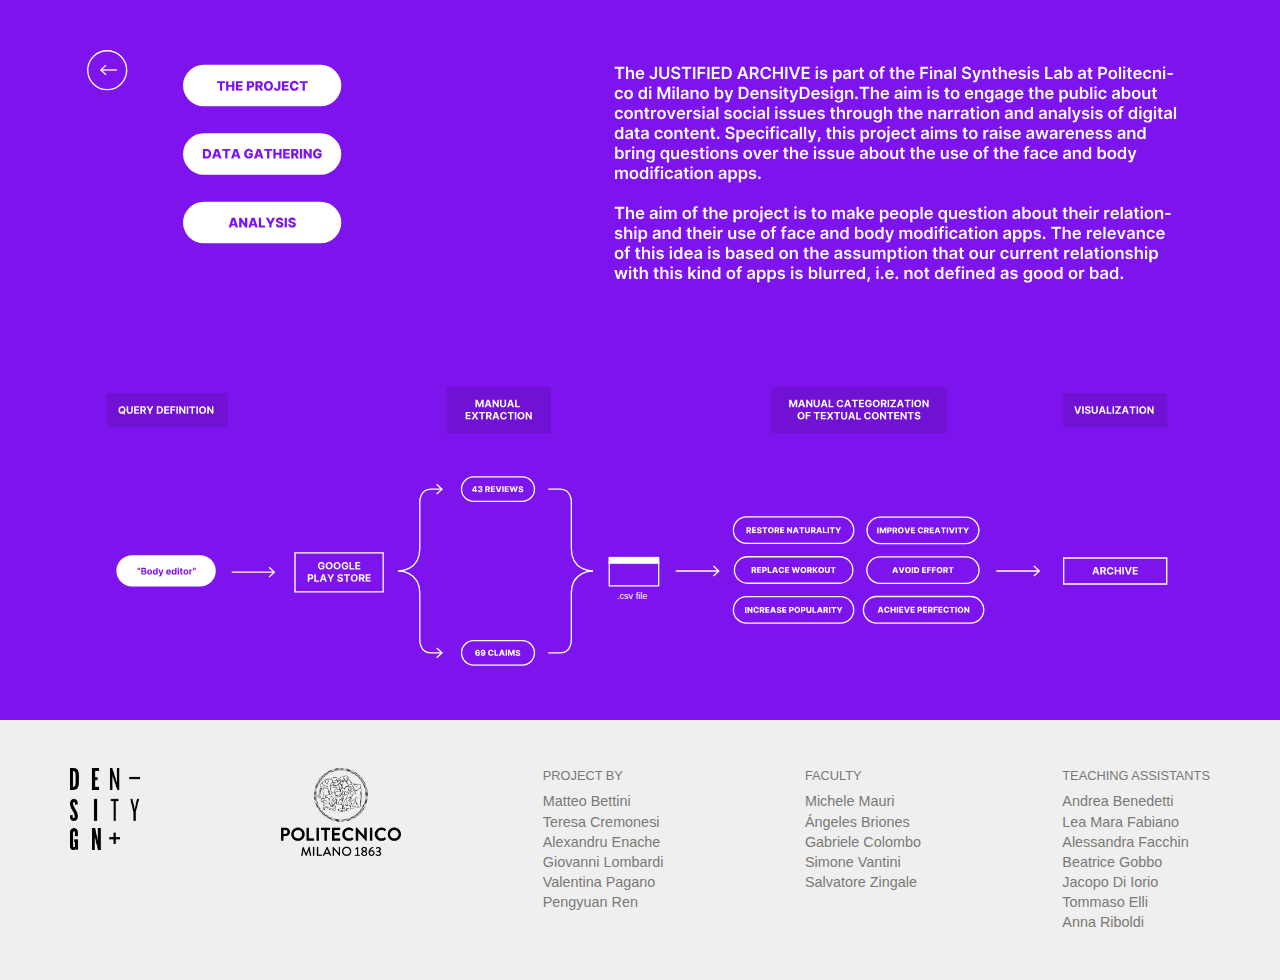
==== about.html @ cd3f3c09 "Add files via upload" ====
<!doctype html>
<html lang="en">
  <head>
    <!-- Required meta tags -->
    <meta charset="utf-8">
    <meta name="viewport" content="width=device-width, initial-scale=1, shrink-to-fit=no">

    <!-- Bootstrap CSS -->
   <link rel="stylesheet" href="https://stackpath.bootstrapcdn.com/bootstrap/4.4.1/css/bootstrap.min.css" integrity="sha384-Vkoo8x4CGsO3+Hhxv8T/Q5PaXtkKtu6ug5TOeNV6gBiFeWPGFN9MuhOf23Q9Ifjh" crossorigin="anonymous"> 

	<!-- My CSS-->
    <link rel="stylesheet" type="text/css" href="mystyle.css" />
    <link rel="stylesheet" type="text/css" href="footer.css" />
      
      
    <title>Justified Archive</title>
  </head>
  <body>
      
<?xml version="1.0" encoding="utf-8"?>
<!-- Generator: Adobe Illustrator 23.0.1, SVG Export Plug-In . SVG Version: 6.00 Build 0)  -->
<svg version="1.1" id="Livello_1" xmlns="http://www.w3.org/2000/svg" xmlns:xlink="http://www.w3.org/1999/xlink" x="0px" y="0px"
	 viewBox="0 0 1920 1080" style="enable-background:new 0 0 1920 1080;" xml:space="preserve">
<style type="text/css">
	.st0{fill:#7D14ED;}
	.st1{display:none;}
	.st2{display:inline;}
	.st3{fill:none;stroke:#FF00FF;stroke-width:1.1339;stroke-miterlimit:10;}
	.st4{fill:#7D14ED;stroke:#FFFFFF;stroke-width:1.9843;stroke-miterlimit:10;}
	.st5{fill:none;stroke:#FFFFFF;stroke-width:1.9843;stroke-miterlimit:10;}
	.st6{fill:#FFFFFF;}
	.st7{fill:#7D14ED;stroke:#FFFFFF;stroke-width:2.8346;stroke-miterlimit:10;}
	.st8{display:inline;fill:#FFFFFF;}
	.st9{fill:#5A4298;}
	.st10{opacity:0.1;}
	.st11{fill:none;}
	.st12{font-size:13.7495px;}
</style>
<rect y="-102.5" class="st0" width="1920" height="1242"/>
<g class="st1">
	<g class="st2">
		<line class="st3" x1="831" y1="-102.5" x2="831" y2="1139.5"/>
		<line class="st3" x1="965.8" y1="-102.5" x2="965.8" y2="1139.5"/>
	</g>
	<g class="st2">
		<line class="st3" x1="1796" y1="-102.5" x2="1796" y2="1139.5"/>
		<line class="st3" x1="1919.8" y1="-102.5" x2="1919.8" y2="1139.5"/>
	</g>
	<g class="st2">
		<line class="st3" x1="0" y1="-102.5" x2="0" y2="1139.5"/>
		<line class="st3" x1="123.8" y1="-102.5" x2="123.8" y2="1139.5"/>
	</g>
</g>
<g id="back">
	<circle class="st4" cx="160.8" cy="105.3" r="29.2"/>
	<g>
		<line class="st5" x1="175.3" y1="105" x2="151.8" y2="105"/>
		<g>
			<polygon class="st6" points="158.3,97 159.7,98.4 152.6,105 159.7,111.5 158.3,112.9 149.8,105 			"/>
		</g>
	</g>
</g>
<g id="p_x5F_spento">
	<path class="st7" d="M480.8,158H305.7c-16.3,0-29.7-13.4-29.7-29.7v0c0-16.3,13.4-29.7,29.7-29.7h175.1c16.3,0,29.7,13.4,29.7,29.7
		v0C510.5,144.6,497.1,158,480.8,158z"/>
	<g>
		<g>
			<path class="st6" d="M325.8,124.4v-2.5h11.7v2.5h-4.4v11.8h-3v-11.8H325.8z"/>
			<path class="st6" d="M339.4,136.2v-14.3h3v5.9h6.1v-5.9h3v14.3h-3v-5.9h-6.1v5.9H339.4z"/>
			<path class="st6" d="M354.1,136.2v-14.3h9.6v2.5h-6.6v3.4h6.1v2.5h-6.1v3.4h6.6v2.5H354.1z"/>
			<path class="st6" d="M370.6,136.2v-14.3h5.6c1.1,0,2,0.2,2.8,0.6c0.8,0.4,1.3,1,1.7,1.7c0.4,0.7,0.6,1.6,0.6,2.5
				c0,0.9-0.2,1.8-0.6,2.5c-0.4,0.7-1,1.3-1.8,1.7s-1.7,0.6-2.8,0.6h-3.6v-2.4h3.1c0.6,0,1.1-0.1,1.4-0.3c0.4-0.2,0.7-0.5,0.8-0.8
				c0.2-0.4,0.3-0.8,0.3-1.2c0-0.5-0.1-0.9-0.3-1.2c-0.2-0.4-0.5-0.6-0.9-0.8c-0.4-0.2-0.9-0.3-1.4-0.3h-2v11.8H370.6z"/>
			<path class="st6" d="M383.4,136.2v-14.3h5.6c1.1,0,2,0.2,2.8,0.6c0.8,0.4,1.3,0.9,1.7,1.6c0.4,0.7,0.6,1.5,0.6,2.5
				c0,0.9-0.2,1.8-0.6,2.4c-0.4,0.7-1,1.2-1.8,1.6c-0.8,0.4-1.7,0.5-2.8,0.5h-3.8v-2.4h3.3c0.6,0,1.1-0.1,1.4-0.2
				c0.4-0.2,0.7-0.4,0.9-0.7c0.2-0.3,0.3-0.7,0.3-1.2c0-0.5-0.1-0.9-0.3-1.2c-0.2-0.3-0.5-0.6-0.9-0.7c-0.4-0.2-0.9-0.3-1.4-0.3h-2
				v11.8H383.4z M391.1,129.7l3.5,6.5h-3.3l-3.5-6.5H391.1z"/>
			<path class="st6" d="M409.3,129.1c0,1.6-0.3,2.9-0.9,4c-0.6,1.1-1.4,1.9-2.4,2.5s-2.1,0.9-3.4,0.9c-1.3,0-2.4-0.3-3.4-0.9
				c-1-0.6-1.8-1.4-2.4-2.5c-0.6-1.1-0.9-2.4-0.9-4c0-1.6,0.3-2.9,0.9-4c0.6-1.1,1.4-1.9,2.4-2.5c1-0.6,2.1-0.9,3.4-0.9
				c1.3,0,2.4,0.3,3.4,0.9c1,0.6,1.8,1.4,2.4,2.5S409.3,127.5,409.3,129.1z M406.3,129.1c0-1-0.1-1.9-0.4-2.6s-0.7-1.2-1.3-1.6
				c-0.5-0.4-1.2-0.5-1.9-0.5s-1.4,0.2-1.9,0.5s-1,0.9-1.3,1.6s-0.5,1.5-0.5,2.6s0.2,1.9,0.5,2.6s0.7,1.2,1.3,1.6
				c0.5,0.4,1.2,0.5,1.9,0.5s1.4-0.2,1.9-0.5c0.5-0.4,1-0.9,1.3-1.6S406.3,130.1,406.3,129.1z"/>
			<path class="st6" d="M417.3,121.9h3v10c0,0.9-0.2,1.7-0.6,2.4c-0.4,0.7-1,1.2-1.7,1.6s-1.6,0.6-2.5,0.6c-0.9,0-1.6-0.2-2.3-0.5
				s-1.3-0.8-1.7-1.4c-0.4-0.6-0.6-1.4-0.6-2.4h3c0,0.4,0.1,0.7,0.2,1s0.3,0.5,0.6,0.6c0.3,0.1,0.6,0.2,0.9,0.2
				c0.4,0,0.7-0.1,0.9-0.2c0.3-0.2,0.5-0.4,0.6-0.7c0.1-0.3,0.2-0.7,0.2-1.1V121.9z"/>
			<path class="st6" d="M422.8,136.2v-14.3h9.6v2.5h-6.6v3.4h6.1v2.5h-6.1v3.4h6.6v2.5H422.8z"/>
			<path class="st6" d="M447.4,126.9h-3.1c-0.1-0.4-0.2-0.7-0.3-1.1c-0.2-0.3-0.4-0.6-0.7-0.8c-0.3-0.2-0.6-0.4-0.9-0.5
				c-0.4-0.1-0.7-0.2-1.1-0.2c-0.7,0-1.4,0.2-1.9,0.5c-0.5,0.4-1,0.9-1.3,1.6c-0.3,0.7-0.5,1.5-0.5,2.5c0,1,0.2,1.9,0.5,2.6
				c0.3,0.7,0.7,1.2,1.3,1.6c0.5,0.4,1.2,0.5,1.9,0.5c0.4,0,0.8-0.1,1.1-0.2c0.3-0.1,0.7-0.3,0.9-0.5s0.5-0.5,0.7-0.8s0.3-0.6,0.4-1
				l3.1,0c-0.1,0.7-0.3,1.3-0.6,1.9s-0.7,1.1-1.3,1.6s-1.2,0.9-1.9,1.1s-1.5,0.4-2.5,0.4c-1.3,0-2.4-0.3-3.4-0.9
				c-1-0.6-1.8-1.4-2.4-2.5c-0.6-1.1-0.9-2.4-0.9-4c0-1.6,0.3-2.9,0.9-4c0.6-1.1,1.4-1.9,2.4-2.5c1-0.6,2.1-0.9,3.4-0.9
				c0.8,0,1.6,0.1,2.3,0.3c0.7,0.2,1.3,0.6,1.9,1c0.5,0.4,1,1,1.3,1.6C447.1,125.4,447.3,126.1,447.4,126.9z"/>
			<path class="st6" d="M449,124.4v-2.5h11.7v2.5h-4.4v11.8h-3v-11.8H449z"/>
		</g>
	</g>
</g>
<g id="p_x5F_acceso">
	<path class="st6" d="M481.1,157.7H306c-16.3,0-29.7-13.4-29.7-29.7v0c0-16.3,13.4-29.7,29.7-29.7h175.1c16.3,0,29.7,13.4,29.7,29.7
		v0C510.8,144.3,497.4,157.7,481.1,157.7z"/>
	<g>
		<g>
			<path class="st0" d="M325.5,124.5v-2.8h12.1v2.8h-4.3V136h-3.4v-11.5H325.5z"/>
			<path class="st0" d="M339.2,136v-14.3h3.4v5.7h5.6v-5.7h3.4V136h-3.4v-5.7h-5.6v5.7H339.2z"/>
			<path class="st0" d="M353.9,136v-14.3h10v2.8h-6.5v2.9h6v2.8h-6v2.9h6.5v2.8H353.9z"/>
			<path class="st0" d="M370.3,136v-14.3h5.9c1.1,0,2,0.2,2.8,0.6c0.8,0.4,1.4,1,1.8,1.7s0.6,1.6,0.6,2.6c0,1-0.2,1.8-0.6,2.6
				c-0.4,0.7-1,1.3-1.8,1.7s-1.7,0.6-2.8,0.6h-3.6v-2.7h3c0.5,0,1-0.1,1.3-0.3s0.6-0.4,0.8-0.8c0.2-0.3,0.3-0.7,0.3-1.1
				c0-0.4-0.1-0.8-0.3-1.1c-0.2-0.3-0.4-0.6-0.8-0.7c-0.4-0.2-0.8-0.3-1.3-0.3h-1.7V136H370.3z"/>
			<path class="st0" d="M383.1,136v-14.3h5.9c1.1,0,2,0.2,2.8,0.6s1.4,0.9,1.8,1.6s0.6,1.6,0.6,2.5c0,1-0.2,1.8-0.6,2.5
				c-0.4,0.7-1,1.2-1.8,1.6c-0.8,0.4-1.7,0.5-2.8,0.5h-3.7v-2.7h3.1c0.5,0,1-0.1,1.3-0.2c0.4-0.1,0.6-0.3,0.8-0.6
				c0.2-0.3,0.3-0.6,0.3-1.1c0-0.4-0.1-0.8-0.3-1.1c-0.2-0.3-0.4-0.5-0.8-0.7c-0.4-0.1-0.8-0.2-1.3-0.2h-1.7V136H383.1z
				 M391.1,129.4l3.6,6.5h-3.8l-3.5-6.5H391.1z"/>
			<path class="st0" d="M409.5,128.8c0,1.6-0.3,2.9-0.9,4c-0.6,1.1-1.4,1.9-2.5,2.5s-2.2,0.9-3.5,0.9c-1.3,0-2.4-0.3-3.5-0.9
				c-1-0.6-1.8-1.4-2.4-2.5c-0.6-1.1-0.9-2.4-0.9-4c0-1.6,0.3-2.9,0.9-4c0.6-1.1,1.4-1.9,2.4-2.5c1-0.6,2.2-0.9,3.5-0.9
				c1.3,0,2.4,0.3,3.5,0.9s1.8,1.4,2.5,2.5C409.2,125.9,409.5,127.2,409.5,128.8z M406,128.8c0-0.9-0.1-1.7-0.4-2.4
				c-0.3-0.6-0.6-1.1-1.1-1.5c-0.5-0.3-1.1-0.5-1.8-0.5c-0.7,0-1.3,0.2-1.8,0.5c-0.5,0.3-0.9,0.8-1.1,1.5c-0.3,0.6-0.4,1.4-0.4,2.4
				c0,0.9,0.1,1.7,0.4,2.4s0.6,1.1,1.1,1.5c0.5,0.3,1.1,0.5,1.8,0.5c0.7,0,1.3-0.2,1.8-0.5c0.5-0.3,0.9-0.8,1.1-1.5
				S406,129.7,406,128.8z"/>
			<path class="st0" d="M417.3,121.7h3.4v9.9c0,0.9-0.2,1.7-0.7,2.4c-0.4,0.7-1,1.2-1.8,1.6c-0.8,0.4-1.7,0.6-2.7,0.6
				c-0.9,0-1.7-0.2-2.4-0.5c-0.7-0.3-1.3-0.8-1.7-1.4s-0.6-1.5-0.6-2.5h3.4c0,0.4,0.1,0.7,0.2,0.9s0.3,0.5,0.5,0.6
				c0.2,0.1,0.5,0.2,0.8,0.2c0.3,0,0.6-0.1,0.8-0.2c0.2-0.1,0.4-0.4,0.5-0.6c0.1-0.3,0.2-0.6,0.2-1V121.7z"/>
			<path class="st0" d="M422.9,136v-14.3h10v2.8h-6.5v2.9h6v2.8h-6v2.9h6.5v2.8H422.9z"/>
			<path class="st0" d="M448,126.8h-3.5c0-0.4-0.1-0.7-0.3-1c-0.1-0.3-0.3-0.5-0.6-0.7c-0.2-0.2-0.5-0.4-0.8-0.5
				c-0.3-0.1-0.7-0.2-1.1-0.2c-0.7,0-1.3,0.2-1.8,0.5c-0.5,0.3-0.9,0.8-1.1,1.5c-0.3,0.6-0.4,1.4-0.4,2.3c0,0.9,0.1,1.7,0.4,2.4
				c0.3,0.6,0.7,1.1,1.1,1.4c0.5,0.3,1.1,0.5,1.8,0.5c0.4,0,0.7,0,1-0.1c0.3-0.1,0.6-0.2,0.8-0.4s0.4-0.4,0.6-0.7
				c0.2-0.3,0.3-0.6,0.3-0.9l3.5,0c-0.1,0.6-0.2,1.3-0.5,1.9c-0.3,0.6-0.7,1.2-1.3,1.7c-0.5,0.5-1.2,0.9-1.9,1.2s-1.6,0.4-2.6,0.4
				c-1.3,0-2.4-0.3-3.5-0.9c-1-0.6-1.8-1.4-2.4-2.5c-0.6-1.1-0.9-2.4-0.9-4c0-1.6,0.3-2.9,0.9-4c0.6-1.1,1.4-1.9,2.4-2.5
				c1-0.6,2.2-0.9,3.4-0.9c0.9,0,1.7,0.1,2.4,0.4s1.4,0.6,1.9,1s1,1,1.4,1.7S447.9,126,448,126.8z"/>
			<path class="st0" d="M449.5,124.5v-2.8h12.1v2.8h-4.3V136h-3.4v-11.5H449.5z"/>
		</g>
	</g>
</g>
<g id="d_x5F_spento">
	<path class="st7" d="M480.8,260.8H305.7c-16.3,0-29.7-13.4-29.7-29.7v0c0-16.3,13.4-29.7,29.7-29.7h175.1
		c16.3,0,29.7,13.4,29.7,29.7v0C510.5,247.4,497.1,260.8,480.8,260.8z"/>
	<g>
		<g>
			<path class="st6" d="M310.3,237.5h-5.1v-14.3h5.1c1.4,0,2.7,0.3,3.7,0.9s1.8,1.4,2.4,2.4c0.6,1.1,0.8,2.3,0.8,3.8
				c0,1.5-0.3,2.8-0.8,3.8c-0.6,1.1-1.4,1.9-2.4,2.5C313,237.2,311.8,237.5,310.3,237.5z M308.3,234.9h1.9c0.9,0,1.6-0.2,2.3-0.5
				c0.6-0.3,1.1-0.8,1.4-1.5c0.3-0.7,0.5-1.5,0.5-2.6c0-1.1-0.2-1.9-0.5-2.6c-0.3-0.7-0.8-1.2-1.4-1.5c-0.6-0.3-1.4-0.5-2.3-0.5
				h-1.9V234.9z"/>
			<path class="st6" d="M322,237.5h-3.2l4.9-14.3h3.9l4.9,14.3h-3.2l-3.6-11h-0.1L322,237.5z M321.8,231.9h7.6v2.4h-7.6V231.9z"/>
			<path class="st6" d="M333.7,225.7v-2.5h11.7v2.5H341v11.8h-3v-11.8H333.7z"/>
			<path class="st6" d="M349.8,237.5h-3.2l4.9-14.3h3.9l4.9,14.3h-3.2l-3.6-11h-0.1L349.8,237.5z M349.6,231.9h7.6v2.4h-7.6V231.9z"
				/>
			<path class="st6" d="M376,227.8c-0.1-0.3-0.2-0.6-0.4-0.9c-0.2-0.3-0.4-0.5-0.6-0.7c-0.3-0.2-0.5-0.3-0.9-0.4
				c-0.3-0.1-0.7-0.1-1.1-0.1c-0.7,0-1.4,0.2-1.9,0.5s-1,0.9-1.3,1.6s-0.5,1.5-0.5,2.5c0,1,0.2,1.8,0.5,2.5c0.3,0.7,0.7,1.2,1.3,1.6
				s1.2,0.5,2,0.5c0.7,0,1.3-0.1,1.8-0.4c0.5-0.2,0.9-0.6,1.1-1c0.3-0.4,0.4-1,0.4-1.6l0.6,0.1h-3.7v-2.3h6v1.8
				c0,1.3-0.3,2.3-0.8,3.2c-0.5,0.9-1.3,1.6-2.2,2.1c-0.9,0.5-2,0.7-3.2,0.7c-1.3,0-2.5-0.3-3.5-0.9c-1-0.6-1.8-1.4-2.4-2.5
				s-0.8-2.4-0.8-3.9c0-1.2,0.2-2.2,0.5-3.1s0.8-1.7,1.4-2.3c0.6-0.6,1.3-1.1,2.1-1.4c0.8-0.3,1.7-0.5,2.6-0.5
				c0.8,0,1.6,0.1,2.3,0.4c0.7,0.2,1.3,0.6,1.9,1c0.5,0.4,1,0.9,1.3,1.5c0.3,0.6,0.6,1.2,0.7,1.9H376z"/>
			<path class="st6" d="M384,237.5h-3.2l4.9-14.3h3.9l4.9,14.3h-3.2l-3.6-11h-0.1L384,237.5z M383.8,231.9h7.6v2.4h-7.6V231.9z"/>
			<path class="st6" d="M395.6,225.7v-2.5h11.7v2.5H403v11.8h-3v-11.8H395.6z"/>
			<path class="st6" d="M409.3,237.5v-14.3h3v5.9h6.1v-5.9h3v14.3h-3v-5.9h-6.1v5.9H409.3z"/>
			<path class="st6" d="M423.9,237.5v-14.3h9.6v2.5H427v3.4h6.1v2.5H427v3.4h6.6v2.5H423.9z"/>
			<path class="st6" d="M436,237.5v-14.3h5.6c1.1,0,2,0.2,2.8,0.6c0.8,0.4,1.3,0.9,1.7,1.6c0.4,0.7,0.6,1.5,0.6,2.5
				c0,0.9-0.2,1.8-0.6,2.4c-0.4,0.7-1,1.2-1.8,1.6c-0.8,0.4-1.7,0.5-2.8,0.5h-3.8V230h3.3c0.6,0,1.1-0.1,1.4-0.2
				c0.4-0.2,0.7-0.4,0.9-0.7c0.2-0.3,0.3-0.7,0.3-1.2c0-0.5-0.1-0.9-0.3-1.2c-0.2-0.3-0.5-0.6-0.9-0.7c-0.4-0.2-0.9-0.3-1.4-0.3h-2
				v11.8H436z M443.7,231l3.5,6.5h-3.3l-3.5-6.5H443.7z"/>
			<path class="st6" d="M451.9,223.2v14.3h-3v-14.3H451.9z"/>
			<path class="st6" d="M466.3,223.2v14.3h-2.6l-6.2-9h-0.1v9h-3v-14.3h2.6l6.2,9h0.1v-9H466.3z"/>
			<path class="st6" d="M478.2,227.8c-0.1-0.3-0.2-0.6-0.4-0.9c-0.2-0.3-0.4-0.5-0.6-0.7s-0.5-0.3-0.9-0.4c-0.3-0.1-0.7-0.1-1.1-0.1
				c-0.7,0-1.4,0.2-1.9,0.5s-1,0.9-1.3,1.6s-0.5,1.5-0.5,2.5c0,1,0.2,1.8,0.5,2.5c0.3,0.7,0.7,1.2,1.3,1.6c0.6,0.4,1.2,0.5,2,0.5
				c0.7,0,1.3-0.1,1.8-0.4c0.5-0.2,0.9-0.6,1.1-1c0.3-0.4,0.4-1,0.4-1.6l0.6,0.1h-3.7v-2.3h6v1.8c0,1.3-0.3,2.3-0.8,3.2
				c-0.5,0.9-1.3,1.6-2.2,2.1c-0.9,0.5-2,0.7-3.2,0.7c-1.3,0-2.5-0.3-3.5-0.9c-1-0.6-1.8-1.4-2.4-2.5s-0.8-2.4-0.8-3.9
				c0-1.2,0.2-2.2,0.5-3.1s0.8-1.7,1.4-2.3s1.3-1.1,2.1-1.4c0.8-0.3,1.7-0.5,2.6-0.5c0.8,0,1.6,0.1,2.3,0.4c0.7,0.2,1.3,0.6,1.9,1
				c0.5,0.4,1,0.9,1.3,1.5c0.3,0.6,0.6,1.2,0.7,1.9H478.2z"/>
		</g>
	</g>
</g>
<g id="d_x5F_acceso">
	<path class="st6" d="M481.1,261H306c-16.3,0-29.7-13.4-29.7-29.7v0c0-16.3,13.4-29.7,29.7-29.7h175.1c16.3,0,29.7,13.4,29.7,29.7v0
		C510.8,247.7,497.4,261,481.1,261z"/>
	<g>
		<g>
			<g>
				<path class="st0" d="M309.7,237.7h-5.3v-14.3h5.3c1.5,0,2.7,0.3,3.8,0.9s1.9,1.4,2.4,2.5c0.6,1.1,0.9,2.3,0.9,3.8
					c0,1.5-0.3,2.8-0.9,3.8s-1.4,1.9-2.4,2.5C312.4,237.5,311.1,237.7,309.7,237.7z M307.8,234.8h1.7c0.8,0,1.5-0.1,2-0.4
					c0.6-0.3,1-0.7,1.3-1.3c0.3-0.6,0.4-1.4,0.4-2.5s-0.1-1.8-0.4-2.5c-0.3-0.6-0.7-1.1-1.3-1.3c-0.6-0.3-1.2-0.4-2.1-0.4h-1.6
					V234.8z"/>
				<path class="st0" d="M321.8,237.7h-3.7l4.8-14.3h4.6l4.8,14.3h-3.7l-3.4-10.7h-0.1L321.8,237.7z M321.3,232.1h7.8v2.6h-7.8
					V232.1z"/>
				<path class="st0" d="M333.4,226.3v-2.8h12.1v2.8h-4.3v11.5h-3.4v-11.5H333.4z"/>
				<path class="st0" d="M350.3,237.7h-3.7l4.8-14.3h4.6l4.8,14.3h-3.7l-3.4-10.7h-0.1L350.3,237.7z M349.8,232.1h7.8v2.6h-7.8
					V232.1z"/>
				<path class="st0" d="M375.9,228.1c-0.1-0.3-0.2-0.6-0.3-0.8c-0.2-0.2-0.3-0.4-0.6-0.6c-0.2-0.2-0.5-0.3-0.8-0.4
					c-0.3-0.1-0.6-0.1-0.9-0.1c-0.7,0-1.3,0.2-1.8,0.5c-0.5,0.3-0.9,0.8-1.2,1.5s-0.4,1.4-0.4,2.3c0,0.9,0.1,1.7,0.4,2.3
					c0.3,0.6,0.6,1.1,1.1,1.5c0.5,0.3,1.1,0.5,1.8,0.5c0.6,0,1.2-0.1,1.6-0.3c0.4-0.2,0.8-0.5,1-0.9s0.3-0.8,0.3-1.3l0.6,0.1h-3.5
					v-2.5h6.2v1.9c0,1.3-0.3,2.4-0.8,3.3c-0.5,0.9-1.3,1.6-2.2,2.1s-2,0.7-3.3,0.7c-1.4,0-2.6-0.3-3.6-0.9c-1-0.6-1.8-1.4-2.4-2.5
					s-0.9-2.4-0.9-3.9c0-1.2,0.2-2.2,0.5-3.1c0.3-0.9,0.8-1.7,1.5-2.3c0.6-0.6,1.3-1.1,2.2-1.4c0.8-0.3,1.7-0.5,2.7-0.5
					c0.8,0,1.6,0.1,2.3,0.4c0.7,0.2,1.3,0.6,1.9,1s1,0.9,1.3,1.5s0.6,1.2,0.6,2H375.9z"/>
				<path class="st0" d="M384.7,237.7H381l4.8-14.3h4.6l4.8,14.3h-3.7l-3.4-10.7H388L384.7,237.7z M384.2,232.1h7.8v2.6h-7.8V232.1z
					"/>
				<path class="st0" d="M396.3,226.3v-2.8h12.1v2.8H404v11.5h-3.4v-11.5H396.3z"/>
				<path class="st0" d="M410,237.7v-14.3h3.4v5.7h5.6v-5.7h3.4v14.3h-3.4V232h-5.6v5.7H410z"/>
				<path class="st0" d="M424.7,237.7v-14.3h10v2.8h-6.5v2.9h6v2.8h-6v2.9h6.5v2.8H424.7z"/>
				<path class="st0" d="M436.8,237.7v-14.3h5.9c1.1,0,2,0.2,2.8,0.6c0.8,0.4,1.4,0.9,1.8,1.6s0.6,1.6,0.6,2.5c0,1-0.2,1.8-0.6,2.5
					c-0.4,0.7-1,1.2-1.8,1.6c-0.8,0.4-1.7,0.5-2.8,0.5h-3.7v-2.7h3.1c0.5,0,1-0.1,1.3-0.2s0.6-0.3,0.8-0.6c0.2-0.3,0.3-0.6,0.3-1.1
					c0-0.4-0.1-0.8-0.3-1.1c-0.2-0.3-0.4-0.5-0.8-0.7c-0.4-0.1-0.8-0.2-1.3-0.2h-1.7v11.5H436.8z M444.8,231.2l3.6,6.5h-3.8
					l-3.5-6.5H444.8z"/>
				<path class="st0" d="M453.3,223.5v14.3h-3.5v-14.3H453.3z"/>
				<path class="st0" d="M467.6,223.5v14.3h-2.9l-5.7-8.2h-0.1v8.2h-3.5v-14.3h3l5.6,8.2h0.1v-8.2H467.6z"/>
				<path class="st0" d="M479.1,228.1c-0.1-0.3-0.2-0.6-0.3-0.8c-0.2-0.2-0.3-0.4-0.6-0.6c-0.2-0.2-0.5-0.3-0.8-0.4
					c-0.3-0.1-0.6-0.1-0.9-0.1c-0.7,0-1.3,0.2-1.8,0.5c-0.5,0.3-0.9,0.8-1.2,1.5s-0.4,1.4-0.4,2.3c0,0.9,0.1,1.7,0.4,2.3
					c0.3,0.6,0.6,1.1,1.1,1.5c0.5,0.3,1.1,0.5,1.8,0.5c0.6,0,1.2-0.1,1.6-0.3c0.4-0.2,0.8-0.5,1-0.9s0.3-0.8,0.3-1.3l0.6,0.1h-3.5
					v-2.5h6.2v1.9c0,1.3-0.3,2.4-0.8,3.3c-0.5,0.9-1.3,1.6-2.2,2.1s-2,0.7-3.3,0.7c-1.4,0-2.6-0.3-3.6-0.9c-1-0.6-1.8-1.4-2.4-2.5
					s-0.9-2.4-0.9-3.9c0-1.2,0.2-2.2,0.5-3.1c0.3-0.9,0.8-1.7,1.5-2.3c0.6-0.6,1.3-1.1,2.2-1.4c0.8-0.3,1.7-0.5,2.7-0.5
					c0.8,0,1.6,0.1,2.3,0.4c0.7,0.2,1.3,0.6,1.9,1s1,0.9,1.3,1.5s0.6,1.2,0.6,2H479.1z"/>
			</g>
		</g>
	</g>
</g>
<g id="a_x5F_spento">
	<path class="st7" d="M480.8,363.6H305.7c-16.3,0-29.7-13.4-29.7-29.7v0c0-16.3,13.4-29.7,29.7-29.7h175.1
		c16.3,0,29.7,13.4,29.7,29.7v0C510.5,350.2,497.1,363.6,480.8,363.6z"/>
	<g>
		<g>
			<path class="st6" d="M346.8,340.8h-3.2l4.9-14.3h3.9l4.9,14.3H354l-3.6-11h-0.1L346.8,340.8z M346.6,335.2h7.6v2.4h-7.6V335.2z"
				/>
			<path class="st6" d="M370.9,326.6v14.3h-2.6l-6.2-9H362v9h-3v-14.3h2.6l6.2,9h0.1v-9H370.9z"/>
			<path class="st6" d="M375.9,340.8h-3.2l4.9-14.3h3.9l4.9,14.3h-3.2l-3.6-11h-0.1L375.9,340.8z M375.7,335.2h7.6v2.4h-7.6V335.2z"
				/>
			<path class="st6" d="M388.1,340.8v-14.3h3v11.8h6.1v2.5H388.1z"/>
			<path class="st6" d="M398.4,326.6h3.4l3.3,6.1h0.1l3.3-6.1h3.4l-5.2,9.2v5h-3v-5L398.4,326.6z"/>
			<path class="st6" d="M421.2,330.7c-0.1-0.6-0.3-1-0.7-1.3c-0.4-0.3-1-0.5-1.7-0.5c-0.5,0-0.9,0.1-1.2,0.2
				c-0.3,0.1-0.6,0.3-0.8,0.6c-0.2,0.2-0.3,0.5-0.3,0.8c0,0.3,0,0.5,0.2,0.7c0.1,0.2,0.3,0.4,0.5,0.5c0.2,0.1,0.5,0.3,0.7,0.4
				c0.3,0.1,0.6,0.2,0.9,0.3l1.3,0.3c0.6,0.1,1.2,0.3,1.7,0.6c0.5,0.2,1,0.5,1.4,0.9c0.4,0.3,0.7,0.7,0.9,1.2s0.3,1,0.3,1.6
				c0,0.9-0.2,1.6-0.7,2.3c-0.4,0.6-1.1,1.1-1.9,1.5c-0.8,0.4-1.8,0.5-3,0.5c-1.2,0-2.2-0.2-3-0.5c-0.9-0.4-1.5-0.9-2-1.6
				c-0.5-0.7-0.7-1.6-0.7-2.6h2.9c0,0.5,0.2,0.9,0.4,1.2s0.6,0.6,1,0.7c0.4,0.2,0.9,0.2,1.4,0.2c0.5,0,1-0.1,1.3-0.2
				c0.4-0.1,0.7-0.4,0.9-0.6c0.2-0.3,0.3-0.6,0.3-0.9c0-0.3-0.1-0.6-0.3-0.8c-0.2-0.2-0.5-0.4-0.8-0.6c-0.4-0.2-0.8-0.3-1.3-0.4
				l-1.6-0.4c-1.2-0.3-2.2-0.8-2.9-1.4c-0.7-0.6-1-1.5-1-2.5c0-0.9,0.2-1.6,0.7-2.3c0.5-0.6,1.1-1.2,1.9-1.5
				c0.8-0.4,1.7-0.5,2.8-0.5c1.1,0,2,0.2,2.8,0.5c0.8,0.4,1.4,0.9,1.9,1.5c0.4,0.6,0.7,1.4,0.7,2.2H421.2z"/>
			<path class="st6" d="M429.3,326.6v14.3h-3v-14.3H429.3z"/>
			<path class="st6" d="M439.6,330.7c-0.1-0.6-0.3-1-0.7-1.3c-0.4-0.3-1-0.5-1.7-0.5c-0.5,0-0.9,0.1-1.2,0.2
				c-0.3,0.1-0.6,0.3-0.8,0.6c-0.2,0.2-0.3,0.5-0.3,0.8c0,0.3,0,0.5,0.2,0.7c0.1,0.2,0.3,0.4,0.5,0.5c0.2,0.1,0.5,0.3,0.7,0.4
				c0.3,0.1,0.6,0.2,0.9,0.3l1.3,0.3c0.6,0.1,1.2,0.3,1.7,0.6c0.5,0.2,1,0.5,1.4,0.9c0.4,0.3,0.7,0.7,0.9,1.2s0.3,1,0.3,1.6
				c0,0.9-0.2,1.6-0.7,2.3c-0.4,0.6-1.1,1.1-1.9,1.5c-0.8,0.4-1.8,0.5-3,0.5c-1.2,0-2.2-0.2-3-0.5c-0.9-0.4-1.5-0.9-2-1.6
				c-0.5-0.7-0.7-1.6-0.7-2.6h2.9c0,0.5,0.2,0.9,0.4,1.2s0.6,0.6,1,0.7c0.4,0.2,0.9,0.2,1.4,0.2c0.5,0,1-0.1,1.3-0.2
				c0.4-0.1,0.7-0.4,0.9-0.6c0.2-0.3,0.3-0.6,0.3-0.9c0-0.3-0.1-0.6-0.3-0.8c-0.2-0.2-0.5-0.4-0.8-0.6c-0.4-0.2-0.8-0.3-1.3-0.4
				l-1.6-0.4c-1.2-0.3-2.2-0.8-2.9-1.4c-0.7-0.6-1-1.5-1-2.5c0-0.9,0.2-1.6,0.7-2.3c0.5-0.6,1.1-1.2,1.9-1.5
				c0.8-0.4,1.7-0.5,2.8-0.5c1.1,0,2,0.2,2.8,0.5c0.8,0.4,1.4,0.9,1.9,1.5c0.4,0.6,0.7,1.4,0.7,2.2H439.6z"/>
		</g>
	</g>
</g>
<g id="a_x5F_acceso">
	<path class="st6" d="M481.1,363.9H306c-16.3,0-29.7-13.4-29.7-29.7v0c0-16.3,13.4-29.7,29.7-29.7h175.1c16.3,0,29.7,13.4,29.7,29.7
		v0C510.8,350.5,497.4,363.9,481.1,363.9z"/>
	<g>
		<g>
			<g>
				<path class="st0" d="M346.7,341.1H343l4.8-14.3h4.6l4.8,14.3h-3.7l-3.4-10.7h-0.1L346.7,341.1z M346.2,335.5h7.8v2.6h-7.8V335.5
					z"/>
				<path class="st0" d="M370.9,326.8v14.3H368l-5.7-8.2h-0.1v8.2h-3.5v-14.3h3l5.6,8.2h0.1v-8.2H370.9z"/>
				<path class="st0" d="M376.2,341.1h-3.7l4.8-14.3h4.6l4.8,14.3H383l-3.4-10.7h-0.1L376.2,341.1z M375.7,335.5h7.8v2.6h-7.8V335.5
					z"/>
				<path class="st0" d="M388.2,341.1v-14.3h3.4v11.5h5.9v2.8H388.2z"/>
				<path class="st0" d="M398.7,326.8h3.9l3,6h0.1l3-6h3.9l-5.2,9.5v4.8h-3.4v-4.8L398.7,326.8z"/>
				<path class="st0" d="M421.7,331.1c0-0.5-0.3-0.9-0.6-1.2c-0.4-0.3-0.9-0.4-1.6-0.4c-0.4,0-0.8,0.1-1.1,0.2
					c-0.3,0.1-0.5,0.3-0.7,0.5c-0.1,0.2-0.2,0.4-0.2,0.7c0,0.2,0,0.4,0.1,0.6c0.1,0.2,0.2,0.3,0.4,0.4s0.4,0.2,0.7,0.3
					c0.3,0.1,0.6,0.2,0.9,0.2l1.2,0.3c0.7,0.2,1.3,0.4,1.9,0.6c0.5,0.3,1,0.6,1.4,0.9c0.4,0.4,0.6,0.8,0.8,1.2s0.3,1,0.3,1.5
					c0,0.9-0.2,1.7-0.7,2.3c-0.5,0.6-1.1,1.1-1.9,1.5s-1.9,0.5-3,0.5c-1.2,0-2.2-0.2-3.1-0.5s-1.6-0.9-2.1-1.6
					c-0.5-0.7-0.7-1.7-0.8-2.8h3.3c0,0.5,0.2,0.8,0.4,1.1c0.2,0.3,0.5,0.5,0.9,0.7c0.4,0.2,0.8,0.2,1.3,0.2c0.5,0,0.9-0.1,1.2-0.2
					c0.3-0.1,0.6-0.3,0.8-0.5s0.3-0.5,0.3-0.8c0-0.3-0.1-0.5-0.3-0.7c-0.2-0.2-0.4-0.4-0.7-0.5s-0.8-0.3-1.3-0.4l-1.5-0.3
					c-1.2-0.3-2.2-0.7-2.9-1.4s-1.1-1.5-1.1-2.6c0-0.9,0.2-1.7,0.7-2.3s1.1-1.2,2-1.6c0.8-0.4,1.8-0.6,2.9-0.6
					c1.1,0,2.1,0.2,2.9,0.6s1.4,0.9,1.9,1.6c0.5,0.7,0.7,1.5,0.7,2.3H421.7z"/>
				<path class="st0" d="M430.4,326.8v14.3H427v-14.3H430.4z"/>
				<path class="st0" d="M440.3,331.1c0-0.5-0.3-0.9-0.6-1.2c-0.4-0.3-0.9-0.4-1.6-0.4c-0.4,0-0.8,0.1-1.1,0.2
					c-0.3,0.1-0.5,0.3-0.7,0.5c-0.1,0.2-0.2,0.4-0.2,0.7c0,0.2,0,0.4,0.1,0.6c0.1,0.2,0.2,0.3,0.4,0.4s0.4,0.2,0.7,0.3
					c0.3,0.1,0.6,0.2,0.9,0.2l1.2,0.3c0.7,0.2,1.3,0.4,1.9,0.6c0.5,0.3,1,0.6,1.4,0.9c0.4,0.4,0.6,0.8,0.8,1.2s0.3,1,0.3,1.5
					c0,0.9-0.2,1.7-0.7,2.3c-0.5,0.6-1.1,1.1-1.9,1.5c-0.8,0.3-1.9,0.5-3,0.5c-1.2,0-2.2-0.2-3.1-0.5c-0.9-0.4-1.6-0.9-2.1-1.6
					c-0.5-0.7-0.7-1.7-0.8-2.8h3.3c0,0.5,0.2,0.8,0.4,1.1s0.5,0.5,0.9,0.7c0.4,0.2,0.8,0.2,1.3,0.2c0.5,0,0.9-0.1,1.2-0.2
					c0.3-0.1,0.6-0.3,0.8-0.5c0.2-0.2,0.3-0.5,0.3-0.8c0-0.3-0.1-0.5-0.3-0.7c-0.2-0.2-0.4-0.4-0.7-0.5s-0.8-0.3-1.3-0.4l-1.5-0.3
					c-1.2-0.3-2.2-0.7-2.9-1.4s-1.1-1.5-1.1-2.6c0-0.9,0.2-1.7,0.7-2.3s1.1-1.2,2-1.6c0.8-0.4,1.8-0.6,2.9-0.6
					c1.1,0,2.1,0.2,2.9,0.6s1.4,0.9,1.9,1.6c0.5,0.7,0.7,1.5,0.7,2.3H440.3z"/>
			</g>
		</g>
	</g>
</g>
<g id="project">
	<g id="project">
		<path class="st6" d="M922,103.1v-2.8h14.5v2.8h-5.6v15.4h-3.3v-15.4H922z"/>
		<path class="st6" d="M942.2,110.5v8H939v-18.2h3.1v6.9h0.2c0.3-0.8,0.8-1.4,1.5-1.8c0.7-0.4,1.5-0.7,2.6-0.7
			c0.9,0,1.8,0.2,2.5,0.6c0.7,0.4,1.2,1,1.6,1.7s0.6,1.7,0.6,2.8v8.7h-3.2v-8.2c0-0.9-0.2-1.6-0.7-2.1c-0.5-0.5-1.1-0.8-2-0.8
			c-0.6,0-1.1,0.1-1.5,0.4c-0.4,0.2-0.8,0.6-1,1.1C942.4,109.3,942.2,109.9,942.2,110.5z"/>
		<path class="st6" d="M960.2,118.8c-1.4,0-2.5-0.3-3.5-0.9s-1.8-1.4-2.3-2.4c-0.5-1.1-0.8-2.3-0.8-3.7c0-1.4,0.3-2.6,0.8-3.7
			c0.5-1.1,1.3-1.9,2.2-2.5c1-0.6,2.1-0.9,3.4-0.9c0.8,0,1.6,0.1,2.4,0.4c0.7,0.3,1.4,0.7,2,1.2s1,1.3,1.4,2.1
			c0.3,0.9,0.5,1.9,0.5,3.1v1h-11.2v-2.2h8.1c0-0.6-0.1-1.2-0.4-1.6s-0.6-0.9-1.1-1.1c-0.5-0.3-1-0.4-1.6-0.4
			c-0.7,0-1.2,0.2-1.7,0.5c-0.5,0.3-0.9,0.7-1.2,1.2c-0.3,0.5-0.4,1.1-0.4,1.7v1.9c0,0.8,0.1,1.5,0.4,2c0.3,0.6,0.7,1,1.2,1.3
			c0.5,0.3,1.1,0.4,1.8,0.4c0.5,0,0.9-0.1,1.3-0.2s0.7-0.3,1-0.6c0.3-0.3,0.5-0.6,0.6-1l3,0.3c-0.2,0.8-0.5,1.5-1.1,2.1
			c-0.5,0.6-1.2,1-2,1.4C962.2,118.6,961.3,118.8,960.2,118.8z"/>
		<path class="st6" d="M982.3,100.3h3.3v12.8c0,1.2-0.3,2.2-0.7,3c-0.5,0.8-1.2,1.5-2.1,1.9s-1.9,0.7-3.1,0.7c-1.1,0-2-0.2-2.9-0.6
			c-0.8-0.4-1.5-0.9-2-1.7c-0.5-0.8-0.7-1.7-0.7-2.8h3.3c0,0.5,0.1,0.9,0.3,1.3s0.5,0.6,0.9,0.8s0.8,0.3,1.3,0.3
			c0.5,0,1-0.1,1.3-0.3c0.4-0.2,0.6-0.6,0.8-1s0.3-1,0.3-1.6V100.3z"/>
		<path class="st6" d="M1000.5,100.3h3.3v11.9c0,1.3-0.3,2.4-0.9,3.4c-0.6,1-1.5,1.8-2.6,2.3c-1.1,0.6-2.4,0.8-3.9,0.8
			c-1.5,0-2.8-0.3-3.9-0.8c-1.1-0.6-2-1.3-2.6-2.3c-0.6-1-0.9-2.1-0.9-3.4v-11.9h3.3v11.6c0,0.8,0.2,1.4,0.5,2
			c0.3,0.6,0.8,1.1,1.4,1.4c0.6,0.3,1.3,0.5,2.2,0.5c0.8,0,1.6-0.2,2.2-0.5c0.6-0.3,1.1-0.8,1.4-1.4c0.3-0.6,0.5-1.3,0.5-2V100.3z"
			/>
		<path class="st6" d="M1017.1,105.3c-0.1-0.8-0.4-1.4-1-1.8c-0.6-0.4-1.4-0.6-2.4-0.6c-0.7,0-1.3,0.1-1.8,0.3s-0.9,0.5-1.1,0.8
			c-0.3,0.4-0.4,0.8-0.4,1.2c0,0.4,0.1,0.7,0.3,1c0.2,0.3,0.4,0.5,0.7,0.7s0.6,0.4,1,0.5c0.4,0.1,0.7,0.2,1.1,0.3l1.7,0.4
			c0.7,0.2,1.3,0.4,2,0.6c0.6,0.3,1.2,0.6,1.7,1c0.5,0.4,0.9,0.9,1.2,1.5s0.4,1.3,0.4,2.1c0,1.1-0.3,2-0.8,2.8
			c-0.5,0.8-1.3,1.4-2.4,1.9c-1,0.5-2.3,0.7-3.7,0.7c-1.4,0-2.6-0.2-3.7-0.7c-1-0.4-1.8-1.1-2.4-1.9s-0.9-1.9-0.9-3.1h3.2
			c0,0.6,0.2,1.2,0.6,1.6c0.3,0.4,0.8,0.7,1.3,0.9c0.6,0.2,1.2,0.3,1.9,0.3c0.7,0,1.3-0.1,1.9-0.3c0.5-0.2,1-0.5,1.3-0.9
			s0.5-0.8,0.5-1.4c0-0.5-0.1-0.9-0.4-1.2c-0.3-0.3-0.7-0.6-1.1-0.8s-1.1-0.4-1.7-0.6l-2.1-0.5c-1.5-0.4-2.7-1-3.5-1.8
			c-0.9-0.8-1.3-1.8-1.3-3.1c0-1.1,0.3-2,0.9-2.8c0.6-0.8,1.4-1.4,2.4-1.9c1-0.4,2.1-0.7,3.4-0.7c1.3,0,2.4,0.2,3.4,0.7
			c1,0.4,1.7,1.1,2.3,1.9s0.8,1.7,0.9,2.7H1017.1z"/>
		<path class="st6" d="M1022.5,103.1v-2.8h14.5v2.8h-5.6v15.4h-3.3v-15.4H1022.5z"/>
		<path class="st6" d="M1043,100.3v18.2h-3.3v-18.2H1043z"/>
		<path class="st6" d="M1046.5,118.5v-18.2h11.6v2.8h-8.4v4.9h7.6v2.8h-7.6v7.7H1046.5z"/>
		<path class="st6" d="M1064.3,100.3v18.2h-3.3v-18.2H1064.3z"/>
		<path class="st6" d="M1067.7,118.5v-18.2h11.8v2.8h-8.5v4.9h7.9v2.8h-7.9v5h8.6v2.8H1067.7z"/>
		<path class="st6" d="M1088.9,118.5h-6.2v-18.2h6.3c1.8,0,3.4,0.4,4.7,1.1s2.3,1.8,3,3.1s1,3,1,4.9c0,1.9-0.4,3.5-1.1,4.9
			c-0.7,1.4-1.7,2.4-3,3.1C1092.4,118.1,1090.8,118.5,1088.9,118.5z M1086.1,115.7h2.7c1.3,0,2.3-0.2,3.2-0.7
			c0.8-0.5,1.5-1.2,1.9-2.1c0.4-0.9,0.6-2.1,0.6-3.5c0-1.4-0.2-2.5-0.6-3.5c-0.4-0.9-1.1-1.6-1.9-2.1c-0.8-0.5-1.9-0.7-3.1-0.7h-2.8
			V115.7z"/>
		<path class="st6" d="M1109.2,118.5h-3.5l6.4-18.2h4.1l6.4,18.2h-3.5l-4.9-14.5h-0.1L1109.2,118.5z M1109.3,111.4h9.6v2.6h-9.6
			V111.4z"/>
		<path class="st6" d="M1124.8,118.5v-18.2h6.8c1.4,0,2.6,0.2,3.5,0.7c0.9,0.5,1.7,1.2,2.2,2s0.7,1.9,0.7,3c0,1.2-0.2,2.2-0.7,3
			s-1.2,1.5-2.2,2c-1,0.5-2.1,0.7-3.5,0.7h-4.9v-2.7h4.4c0.8,0,1.5-0.1,2-0.3c0.5-0.2,0.9-0.6,1.2-1s0.4-1,0.4-1.6s-0.1-1.2-0.4-1.7
			c-0.3-0.5-0.6-0.8-1.2-1c-0.5-0.2-1.2-0.4-2-0.4h-3v15.4H1124.8z M1134.2,110.3l4.5,8.2h-3.7l-4.4-8.2H1134.2z"/>
		<path class="st6" d="M1156.5,106.5h-3.3c-0.1-0.5-0.3-1-0.5-1.5c-0.3-0.4-0.6-0.8-0.9-1.1c-0.4-0.3-0.8-0.5-1.3-0.7
			s-1-0.2-1.6-0.2c-1,0-1.9,0.2-2.6,0.7c-0.8,0.5-1.4,1.2-1.8,2.2c-0.4,0.9-0.6,2.1-0.6,3.5c0,1.4,0.2,2.6,0.7,3.5
			c0.4,0.9,1,1.7,1.8,2.1s1.6,0.7,2.6,0.7c0.5,0,1.1-0.1,1.5-0.2c0.5-0.1,0.9-0.4,1.3-0.6s0.7-0.6,1-1c0.3-0.4,0.4-0.9,0.5-1.4
			l3.3,0c-0.1,0.9-0.4,1.7-0.8,2.4c-0.4,0.8-0.9,1.4-1.6,2c-0.7,0.6-1.4,1-2.3,1.3c-0.9,0.3-1.9,0.5-3,0.5c-1.6,0-3-0.4-4.3-1.1
			c-1.3-0.7-2.2-1.8-3-3.2c-0.7-1.4-1.1-3.1-1.1-5c0-2,0.4-3.6,1.1-5c0.7-1.4,1.7-2.5,3-3.2c1.3-0.7,2.7-1.1,4.3-1.1
			c1,0,2,0.1,2.8,0.4s1.6,0.7,2.3,1.2s1.2,1.2,1.7,2C1156.1,104.5,1156.4,105.4,1156.5,106.5z"/>
		<path class="st6" d="M1159.4,118.5v-18.2h3.3v7.7h8.4v-7.7h3.3v18.2h-3.3v-7.7h-8.4v7.7H1159.4z"/>
		<path class="st6" d="M1181.2,100.3v18.2h-3.3v-18.2H1181.2z"/>
		<path class="st6" d="M1187.1,100.3l4.7,14.3h0.2l4.7-14.3h3.6l-6.4,18.2h-4.1l-6.4-18.2H1187.1z"/>
		<path class="st6" d="M1202.6,118.5v-18.2h11.8v2.8h-8.5v4.9h7.9v2.8h-7.9v5h8.6v2.8H1202.6z"/>
		<path class="st6" d="M1225.2,102.9c-0.5,0-0.9-0.2-1.3-0.5c-0.4-0.3-0.5-0.8-0.5-1.2s0.2-0.9,0.6-1.2s0.8-0.5,1.3-0.5
			c0.5,0,0.9,0.2,1.3,0.5c0.4,0.3,0.5,0.8,0.5,1.2c0,0.5-0.2,0.9-0.5,1.2C1226.2,102.8,1225.7,102.9,1225.2,102.9z M1223.6,118.5
			v-13.6h3.2v13.6H1223.6z"/>
		<path class="st6" d="M1240.8,108.5l-2.9,0.3c-0.1-0.3-0.2-0.6-0.4-0.8c-0.2-0.3-0.5-0.5-0.8-0.6c-0.3-0.2-0.8-0.2-1.3-0.2
			c-0.7,0-1.2,0.1-1.7,0.4c-0.5,0.3-0.7,0.7-0.7,1.1c0,0.4,0.1,0.7,0.4,1s0.8,0.5,1.5,0.6l2.3,0.5c1.3,0.3,2.3,0.7,2.9,1.3
			c0.6,0.6,0.9,1.4,1,2.4c0,0.9-0.3,1.6-0.8,2.3s-1.2,1.2-2.1,1.5c-0.9,0.4-1.9,0.6-3,0.6c-1.7,0-3-0.4-4-1.1
			c-1-0.7-1.6-1.7-1.8-2.9l3.1-0.3c0.1,0.6,0.4,1.1,0.9,1.4c0.5,0.3,1.1,0.5,1.8,0.5c0.8,0,1.4-0.2,1.8-0.5c0.5-0.3,0.7-0.7,0.7-1.2
			c0-0.4-0.2-0.7-0.4-1s-0.8-0.4-1.4-0.6l-2.3-0.5c-1.3-0.3-2.3-0.7-2.9-1.4c-0.6-0.6-0.9-1.5-0.9-2.5c0-0.8,0.2-1.6,0.7-2.2
			c0.5-0.6,1.1-1.1,1.9-1.4c0.8-0.3,1.8-0.5,2.9-0.5c1.6,0,2.9,0.3,3.8,1C1240,106.4,1240.6,107.3,1240.8,108.5z"/>
		<path class="st6" d="M1249.7,123.6v-18.8h3.2v2.3h0.2c0.2-0.3,0.4-0.7,0.7-1.1c0.3-0.4,0.7-0.7,1.2-1c0.5-0.3,1.2-0.4,2-0.4
			c1.1,0,2,0.3,2.9,0.8c0.8,0.5,1.5,1.3,2,2.4c0.5,1,0.8,2.3,0.8,3.8c0,1.5-0.2,2.8-0.7,3.8c-0.5,1-1.2,1.8-2,2.4
			c-0.8,0.6-1.8,0.8-2.9,0.8c-0.8,0-1.4-0.1-1.9-0.4c-0.5-0.3-0.9-0.6-1.2-0.9c-0.3-0.4-0.6-0.7-0.7-1.1h-0.1v7.3H1249.7z
			 M1252.8,111.7c0,0.9,0.1,1.7,0.4,2.3c0.3,0.7,0.6,1.2,1.1,1.5c0.5,0.4,1.1,0.6,1.7,0.6c0.7,0,1.3-0.2,1.8-0.6s0.8-0.9,1.1-1.6
			c0.2-0.7,0.4-1.4,0.4-2.3c0-0.8-0.1-1.6-0.4-2.3c-0.2-0.7-0.6-1.2-1.1-1.5c-0.5-0.4-1.1-0.6-1.8-0.6c-0.7,0-1.3,0.2-1.7,0.5
			c-0.5,0.4-0.8,0.9-1.1,1.5C1253,110,1252.8,110.8,1252.8,111.7z"/>
		<path class="st6" d="M1269.1,118.8c-0.9,0-1.6-0.2-2.3-0.5s-1.2-0.8-1.6-1.4s-0.6-1.4-0.6-2.3c0-0.8,0.1-1.4,0.4-1.9
			c0.3-0.5,0.7-0.9,1.2-1.2s1-0.5,1.7-0.7s1.3-0.3,1.9-0.3c0.8-0.1,1.4-0.2,1.9-0.2c0.5-0.1,0.9-0.2,1.1-0.3s0.3-0.4,0.3-0.7v-0.1
			c0-0.7-0.2-1.2-0.6-1.6c-0.4-0.4-1-0.6-1.7-0.6c-0.8,0-1.4,0.2-1.9,0.5c-0.5,0.3-0.8,0.7-0.9,1.2l-3-0.4c0.2-0.8,0.6-1.5,1.2-2.1
			c0.5-0.6,1.2-1,2-1.3s1.7-0.4,2.6-0.4c0.7,0,1.3,0.1,2,0.2s1.2,0.4,1.8,0.8c0.5,0.4,1,0.8,1.3,1.4c0.3,0.6,0.5,1.4,0.5,2.3v9.1
			h-3.1v-1.9h-0.1c-0.2,0.4-0.5,0.7-0.8,1.1c-0.4,0.3-0.8,0.6-1.3,0.8C1270.4,118.7,1269.8,118.8,1269.1,118.8z M1269.9,116.4
			c0.6,0,1.2-0.1,1.7-0.4c0.5-0.3,0.8-0.6,1.1-1c0.3-0.4,0.4-0.9,0.4-1.4V112c-0.1,0.1-0.3,0.2-0.5,0.2c-0.2,0.1-0.5,0.1-0.8,0.2
			c-0.3,0.1-0.6,0.1-0.9,0.1c-0.3,0-0.5,0.1-0.8,0.1c-0.5,0.1-0.9,0.2-1.3,0.3c-0.4,0.1-0.7,0.4-0.9,0.6c-0.2,0.3-0.3,0.6-0.3,1
			c0,0.6,0.2,1,0.6,1.3C1268.7,116.3,1269.3,116.4,1269.9,116.4z"/>
		<path class="st6" d="M1279.4,118.5v-13.6h3.1v2.3h0.1c0.2-0.8,0.7-1.4,1.3-1.8s1.3-0.6,2.1-0.6c0.2,0,0.4,0,0.6,0
			c0.2,0,0.4,0,0.6,0.1v3c-0.1,0-0.4-0.1-0.6-0.1c-0.3,0-0.6-0.1-0.8-0.1c-0.6,0-1.1,0.1-1.6,0.4c-0.5,0.3-0.8,0.6-1.1,1
			s-0.4,1-0.4,1.5v8H1279.4z"/>
		<path class="st6" d="M1296,104.9v2.5h-7.8v-2.5H1296z M1290.1,101.6h3.2v12.8c0,0.4,0.1,0.8,0.2,1c0.1,0.2,0.3,0.4,0.5,0.5
			c0.2,0.1,0.5,0.1,0.7,0.1c0.2,0,0.4,0,0.6,0c0.2,0,0.3-0.1,0.4-0.1l0.5,2.5c-0.2,0.1-0.4,0.1-0.7,0.2c-0.3,0.1-0.7,0.1-1.2,0.1
			c-0.8,0-1.5-0.1-2.2-0.4c-0.6-0.3-1.2-0.7-1.5-1.3c-0.4-0.6-0.6-1.3-0.6-2.1V101.6z"/>
		<path class="st6" d="M1310.6,118.8c-1.3,0-2.5-0.3-3.5-0.9s-1.7-1.4-2.3-2.5c-0.5-1.1-0.8-2.3-0.8-3.7c0-1.4,0.3-2.6,0.8-3.7
			c0.5-1.1,1.3-1.9,2.3-2.5s2.1-0.9,3.5-0.9c1.3,0,2.5,0.3,3.5,0.9s1.7,1.4,2.3,2.5c0.5,1.1,0.8,2.3,0.8,3.7c0,1.4-0.3,2.6-0.8,3.7
			c-0.5,1.1-1.3,1.9-2.3,2.5S1311.9,118.8,1310.6,118.8z M1310.6,116.2c0.7,0,1.3-0.2,1.8-0.6c0.5-0.4,0.8-0.9,1.1-1.6
			c0.2-0.7,0.4-1.4,0.4-2.3c0-0.8-0.1-1.6-0.4-2.3c-0.2-0.7-0.6-1.2-1.1-1.6c-0.5-0.4-1.1-0.6-1.8-0.6c-0.7,0-1.4,0.2-1.8,0.6
			c-0.5,0.4-0.9,0.9-1.1,1.6c-0.2,0.7-0.4,1.4-0.4,2.3c0,0.8,0.1,1.6,0.4,2.3c0.2,0.7,0.6,1.2,1.1,1.6
			C1309.3,116,1309.9,116.2,1310.6,116.2z"/>
		<path class="st6" d="M1326.6,104.9v2.5h-8.1v-2.5H1326.6z M1320.6,118.5v-14.9c0-0.9,0.2-1.7,0.6-2.3c0.4-0.6,0.9-1.1,1.5-1.4
			c0.6-0.3,1.4-0.5,2.1-0.5c0.6,0,1.1,0,1.5,0.1c0.4,0.1,0.8,0.2,1,0.2l-0.6,2.5c-0.1,0-0.3-0.1-0.5-0.1c-0.2,0-0.4-0.1-0.7-0.1
			c-0.6,0-1,0.1-1.3,0.4c-0.2,0.3-0.4,0.7-0.4,1.2v14.7H1320.6z"/>
		<path class="st6" d="M1341.9,104.9v2.5h-7.8v-2.5H1341.9z M1336,101.6h3.2v12.8c0,0.4,0.1,0.8,0.2,1c0.1,0.2,0.3,0.4,0.5,0.5
			c0.2,0.1,0.5,0.1,0.7,0.1c0.2,0,0.4,0,0.6,0c0.2,0,0.3-0.1,0.4-0.1l0.5,2.5c-0.2,0.1-0.4,0.1-0.7,0.2c-0.3,0.1-0.7,0.1-1.2,0.1
			c-0.8,0-1.5-0.1-2.2-0.4c-0.6-0.3-1.2-0.7-1.5-1.3c-0.4-0.6-0.6-1.3-0.6-2.1V101.6z"/>
		<path class="st6" d="M1347.7,110.5v8h-3.2v-18.2h3.1v6.9h0.2c0.3-0.8,0.8-1.4,1.5-1.8c0.7-0.4,1.5-0.7,2.6-0.7
			c0.9,0,1.8,0.2,2.5,0.6c0.7,0.4,1.2,1,1.6,1.7s0.6,1.7,0.6,2.8v8.7h-3.2v-8.2c0-0.9-0.2-1.6-0.7-2.1c-0.5-0.5-1.1-0.8-2-0.8
			c-0.6,0-1.1,0.1-1.5,0.4c-0.4,0.2-0.8,0.6-1,1.1C1347.8,109.3,1347.7,109.9,1347.7,110.5z"/>
		<path class="st6" d="M1365.7,118.8c-1.4,0-2.5-0.3-3.5-0.9s-1.8-1.4-2.3-2.4c-0.5-1.1-0.8-2.3-0.8-3.7c0-1.4,0.3-2.6,0.8-3.7
			c0.5-1.1,1.3-1.9,2.2-2.5c1-0.6,2.1-0.9,3.4-0.9c0.8,0,1.6,0.1,2.4,0.4c0.7,0.3,1.4,0.7,2,1.2s1,1.3,1.4,2.1
			c0.3,0.9,0.5,1.9,0.5,3.1v1h-11.2v-2.2h8.1c0-0.6-0.1-1.2-0.4-1.6s-0.6-0.9-1.1-1.1c-0.5-0.3-1-0.4-1.6-0.4
			c-0.7,0-1.2,0.2-1.7,0.5c-0.5,0.3-0.9,0.7-1.2,1.2c-0.3,0.5-0.4,1.1-0.4,1.7v1.9c0,0.8,0.1,1.5,0.4,2c0.3,0.6,0.7,1,1.2,1.3
			c0.5,0.3,1.1,0.4,1.8,0.4c0.5,0,0.9-0.1,1.3-0.2s0.7-0.3,1-0.6c0.3-0.3,0.5-0.6,0.6-1l3,0.3c-0.2,0.8-0.5,1.5-1.1,2.1
			c-0.5,0.6-1.2,1-2,1.4C1367.7,118.6,1366.8,118.8,1365.7,118.8z"/>
		<path class="st6" d="M1380.6,118.5v-18.2h11.6v2.8h-8.4v4.9h7.6v2.8h-7.6v7.7H1380.6z"/>
		<path class="st6" d="M1396.6,102.9c-0.5,0-0.9-0.2-1.3-0.5c-0.4-0.3-0.5-0.8-0.5-1.2s0.2-0.9,0.6-1.2s0.8-0.5,1.3-0.5
			c0.5,0,0.9,0.2,1.3,0.5c0.4,0.3,0.5,0.8,0.5,1.2c0,0.5-0.2,0.9-0.5,1.2C1397.5,102.8,1397.1,102.9,1396.6,102.9z M1395,118.5
			v-13.6h3.2v13.6H1395z"/>
		<path class="st6" d="M1404.6,110.5v8h-3.2v-13.6h3.1v2.3h0.2c0.3-0.8,0.8-1.4,1.5-1.8s1.5-0.7,2.6-0.7c0.9,0,1.8,0.2,2.5,0.6
			c0.7,0.4,1.2,1,1.6,1.7c0.4,0.8,0.6,1.7,0.6,2.8v8.7h-3.2v-8.2c0-0.9-0.2-1.6-0.7-2.1c-0.5-0.5-1.1-0.8-1.9-0.8
			c-0.6,0-1.1,0.1-1.5,0.4c-0.4,0.2-0.8,0.6-1,1.1C1404.7,109.3,1404.6,109.9,1404.6,110.5z"/>
		<path class="st6" d="M1420.4,118.8c-0.9,0-1.6-0.2-2.3-0.5s-1.2-0.8-1.6-1.4s-0.6-1.4-0.6-2.3c0-0.8,0.1-1.4,0.4-1.9
			c0.3-0.5,0.7-0.9,1.2-1.2s1-0.5,1.7-0.7s1.3-0.3,1.9-0.3c0.8-0.1,1.4-0.2,1.9-0.2c0.5-0.1,0.9-0.2,1.1-0.3s0.3-0.4,0.3-0.7v-0.1
			c0-0.7-0.2-1.2-0.6-1.6c-0.4-0.4-1-0.6-1.7-0.6c-0.8,0-1.4,0.2-1.9,0.5c-0.5,0.3-0.8,0.7-0.9,1.2l-3-0.4c0.2-0.8,0.6-1.5,1.2-2.1
			c0.5-0.6,1.2-1,2-1.3s1.7-0.4,2.6-0.4c0.7,0,1.3,0.1,2,0.2s1.2,0.4,1.8,0.8c0.5,0.4,1,0.8,1.3,1.4c0.3,0.6,0.5,1.4,0.5,2.3v9.1
			h-3.1v-1.9h-0.1c-0.2,0.4-0.5,0.7-0.8,1.1c-0.4,0.3-0.8,0.6-1.3,0.8C1421.7,118.7,1421.1,118.8,1420.4,118.8z M1421.2,116.4
			c0.6,0,1.2-0.1,1.7-0.4c0.5-0.3,0.8-0.6,1.1-1c0.3-0.4,0.4-0.9,0.4-1.4V112c-0.1,0.1-0.3,0.2-0.5,0.2c-0.2,0.1-0.5,0.1-0.8,0.2
			c-0.3,0.1-0.6,0.1-0.9,0.1c-0.3,0-0.5,0.1-0.8,0.1c-0.5,0.1-0.9,0.2-1.3,0.3c-0.4,0.1-0.7,0.4-0.9,0.6c-0.2,0.3-0.3,0.6-0.3,1
			c0,0.6,0.2,1,0.6,1.3C1420,116.3,1420.6,116.4,1421.2,116.4z"/>
		<path class="st6" d="M1433.9,100.3v18.2h-3.2v-18.2H1433.9z"/>
		<path class="st6" d="M1453.2,105.3c-0.1-0.8-0.4-1.4-1-1.8c-0.6-0.4-1.4-0.6-2.4-0.6c-0.7,0-1.3,0.1-1.8,0.3s-0.9,0.5-1.1,0.8
			c-0.3,0.4-0.4,0.8-0.4,1.2c0,0.4,0.1,0.7,0.3,1c0.2,0.3,0.4,0.5,0.7,0.7s0.6,0.4,1,0.5c0.4,0.1,0.7,0.2,1.1,0.3l1.7,0.4
			c0.7,0.2,1.3,0.4,2,0.6c0.6,0.3,1.2,0.6,1.7,1c0.5,0.4,0.9,0.9,1.2,1.5s0.4,1.3,0.4,2.1c0,1.1-0.3,2-0.8,2.8
			c-0.5,0.8-1.3,1.4-2.4,1.9c-1,0.5-2.3,0.7-3.7,0.7c-1.4,0-2.6-0.2-3.7-0.7c-1-0.4-1.8-1.1-2.4-1.9s-0.9-1.9-0.9-3.1h3.2
			c0,0.6,0.2,1.2,0.6,1.6c0.3,0.4,0.8,0.7,1.3,0.9c0.6,0.2,1.2,0.3,1.9,0.3c0.7,0,1.3-0.1,1.9-0.3c0.5-0.2,1-0.5,1.3-0.9
			s0.5-0.8,0.5-1.4c0-0.5-0.1-0.9-0.4-1.2c-0.3-0.3-0.7-0.6-1.1-0.8s-1.1-0.4-1.7-0.6l-2.1-0.5c-1.5-0.4-2.7-1-3.5-1.8
			c-0.9-0.8-1.3-1.8-1.3-3.1c0-1.1,0.3-2,0.9-2.8c0.6-0.8,1.4-1.4,2.4-1.9c1-0.4,2.1-0.7,3.4-0.7c1.3,0,2.4,0.2,3.4,0.7
			c1,0.4,1.7,1.1,2.3,1.9s0.8,1.7,0.9,2.7H1453.2z"/>
		<path class="st6" d="M1461.3,123.6c-0.4,0-0.8,0-1.2-0.1c-0.4-0.1-0.7-0.1-0.9-0.2l0.7-2.5c0.7,0.2,1.3,0.2,1.8,0.1
			s0.9-0.6,1.2-1.3l0.3-0.7l-4.9-13.9h3.4l3.1,10.3h0.1l3.2-10.3l3.4,0l-5.5,15.3c-0.3,0.7-0.6,1.3-1,1.8c-0.4,0.5-0.9,0.9-1.5,1.2
			C1462.9,123.4,1462.1,123.6,1461.3,123.6z"/>
		<path class="st6" d="M1476.8,110.5v8h-3.2v-13.6h3.1v2.3h0.2c0.3-0.8,0.8-1.4,1.5-1.8s1.5-0.7,2.6-0.7c0.9,0,1.8,0.2,2.5,0.6
			c0.7,0.4,1.2,1,1.6,1.7c0.4,0.8,0.6,1.7,0.6,2.8v8.7h-3.2v-8.2c0-0.9-0.2-1.6-0.7-2.1c-0.5-0.5-1.1-0.8-1.9-0.8
			c-0.6,0-1.1,0.1-1.5,0.4c-0.4,0.2-0.8,0.6-1,1.1C1476.9,109.3,1476.8,109.9,1476.8,110.5z"/>
		<path class="st6" d="M1495.5,104.9v2.5h-7.8v-2.5H1495.5z M1489.6,101.6h3.2v12.8c0,0.4,0.1,0.8,0.2,1c0.1,0.2,0.3,0.4,0.5,0.5
			c0.2,0.1,0.5,0.1,0.7,0.1c0.2,0,0.4,0,0.6,0c0.2,0,0.3-0.1,0.4-0.1l0.5,2.5c-0.2,0.1-0.4,0.1-0.7,0.2c-0.3,0.1-0.7,0.1-1.2,0.1
			c-0.8,0-1.5-0.1-2.2-0.4c-0.6-0.3-1.2-0.7-1.5-1.3c-0.4-0.6-0.6-1.3-0.6-2.1V101.6z"/>
		<path class="st6" d="M1501.3,110.5v8h-3.2v-18.2h3.1v6.9h0.2c0.3-0.8,0.8-1.4,1.5-1.8c0.7-0.4,1.5-0.7,2.6-0.7
			c0.9,0,1.8,0.2,2.5,0.6c0.7,0.4,1.2,1,1.6,1.7s0.6,1.7,0.6,2.8v8.7h-3.2v-8.2c0-0.9-0.2-1.6-0.7-2.1c-0.5-0.5-1.1-0.8-2-0.8
			c-0.6,0-1.1,0.1-1.5,0.4c-0.4,0.2-0.8,0.6-1,1.1C1501.4,109.3,1501.3,109.9,1501.3,110.5z"/>
		<path class="st6" d="M1519.3,118.8c-1.4,0-2.5-0.3-3.5-0.9s-1.8-1.4-2.3-2.4c-0.5-1.1-0.8-2.3-0.8-3.7c0-1.4,0.3-2.6,0.8-3.7
			c0.5-1.1,1.3-1.9,2.2-2.5c1-0.6,2.1-0.9,3.4-0.9c0.8,0,1.6,0.1,2.4,0.4c0.7,0.3,1.4,0.7,2,1.2s1,1.3,1.4,2.1
			c0.3,0.9,0.5,1.9,0.5,3.1v1h-11.2v-2.2h8.1c0-0.6-0.1-1.2-0.4-1.6s-0.6-0.9-1.1-1.1c-0.5-0.3-1-0.4-1.6-0.4
			c-0.7,0-1.2,0.2-1.7,0.5c-0.5,0.3-0.9,0.7-1.2,1.2c-0.3,0.5-0.4,1.1-0.4,1.7v1.9c0,0.8,0.1,1.5,0.4,2c0.3,0.6,0.7,1,1.2,1.3
			c0.5,0.3,1.1,0.4,1.8,0.4c0.5,0,0.9-0.1,1.3-0.2s0.7-0.3,1-0.6c0.3-0.3,0.5-0.6,0.6-1l3,0.3c-0.2,0.8-0.5,1.5-1.1,2.1
			c-0.5,0.6-1.2,1-2,1.4C1521.3,118.6,1520.4,118.8,1519.3,118.8z"/>
		<path class="st6" d="M1538.7,108.5l-2.9,0.3c-0.1-0.3-0.2-0.6-0.4-0.8c-0.2-0.3-0.5-0.5-0.8-0.6c-0.3-0.2-0.8-0.2-1.3-0.2
			c-0.7,0-1.2,0.1-1.7,0.4c-0.5,0.3-0.7,0.7-0.7,1.1c0,0.4,0.1,0.7,0.4,1s0.8,0.5,1.5,0.6l2.3,0.5c1.3,0.3,2.3,0.7,2.9,1.3
			c0.6,0.6,0.9,1.4,1,2.4c0,0.9-0.3,1.6-0.8,2.3s-1.2,1.2-2.1,1.5c-0.9,0.4-1.9,0.6-3,0.6c-1.7,0-3-0.4-4-1.1
			c-1-0.7-1.6-1.7-1.8-2.9l3.1-0.3c0.1,0.6,0.4,1.1,0.9,1.4c0.5,0.3,1.1,0.5,1.8,0.5c0.8,0,1.4-0.2,1.8-0.5c0.5-0.3,0.7-0.7,0.7-1.2
			c0-0.4-0.2-0.7-0.4-1s-0.8-0.4-1.4-0.6l-2.3-0.5c-1.3-0.3-2.3-0.7-2.9-1.4c-0.6-0.6-0.9-1.5-0.9-2.5c0-0.8,0.2-1.6,0.7-2.2
			c0.5-0.6,1.1-1.1,1.9-1.4c0.8-0.3,1.8-0.5,2.9-0.5c1.6,0,2.9,0.3,3.8,1C1538,106.4,1538.5,107.3,1538.7,108.5z"/>
		<path class="st6" d="M1543.2,102.9c-0.5,0-0.9-0.2-1.3-0.5c-0.4-0.3-0.5-0.8-0.5-1.2s0.2-0.9,0.6-1.2s0.8-0.5,1.3-0.5
			c0.5,0,0.9,0.2,1.3,0.5c0.4,0.3,0.5,0.8,0.5,1.2c0,0.5-0.2,0.9-0.5,1.2C1544.1,102.8,1543.7,102.9,1543.2,102.9z M1541.6,118.5
			v-13.6h3.2v13.6H1541.6z"/>
		<path class="st6" d="M1558.7,108.5l-2.9,0.3c-0.1-0.3-0.2-0.6-0.4-0.8c-0.2-0.3-0.5-0.5-0.8-0.6c-0.3-0.2-0.8-0.2-1.3-0.2
			c-0.7,0-1.2,0.1-1.7,0.4c-0.5,0.3-0.7,0.7-0.7,1.1c0,0.4,0.1,0.7,0.4,1s0.8,0.5,1.5,0.6l2.3,0.5c1.3,0.3,2.3,0.7,2.9,1.3
			c0.6,0.6,0.9,1.4,1,2.4c0,0.9-0.3,1.6-0.8,2.3s-1.2,1.2-2.1,1.5c-0.9,0.4-1.9,0.6-3,0.6c-1.7,0-3-0.4-4-1.1
			c-1-0.7-1.6-1.7-1.8-2.9l3.1-0.3c0.1,0.6,0.4,1.1,0.9,1.4c0.5,0.3,1.1,0.5,1.8,0.5c0.8,0,1.4-0.2,1.8-0.5c0.5-0.3,0.7-0.7,0.7-1.2
			c0-0.4-0.2-0.7-0.4-1s-0.8-0.4-1.4-0.6l-2.3-0.5c-1.3-0.3-2.3-0.7-2.9-1.4c-0.6-0.6-0.9-1.5-0.9-2.5c0-0.8,0.2-1.6,0.7-2.2
			c0.5-0.6,1.1-1.1,1.9-1.4c0.8-0.3,1.8-0.5,2.9-0.5c1.6,0,2.9,0.3,3.8,1C1557.9,106.4,1558.5,107.3,1558.7,108.5z"/>
		<path class="st6" d="M1567.8,118.5v-18.2h3.3v15.4h8v2.8H1567.8z"/>
		<path class="st6" d="M1585.6,118.8c-0.9,0-1.6-0.2-2.3-0.5s-1.2-0.8-1.6-1.4s-0.6-1.4-0.6-2.3c0-0.8,0.1-1.4,0.4-1.9
			c0.3-0.5,0.7-0.9,1.2-1.2s1-0.5,1.7-0.7s1.3-0.3,1.9-0.3c0.8-0.1,1.4-0.2,1.9-0.2c0.5-0.1,0.9-0.2,1.1-0.3s0.3-0.4,0.3-0.7v-0.1
			c0-0.7-0.2-1.2-0.6-1.6c-0.4-0.4-1-0.6-1.7-0.6c-0.8,0-1.4,0.2-1.9,0.5c-0.5,0.3-0.8,0.7-0.9,1.2l-3-0.4c0.2-0.8,0.6-1.5,1.2-2.1
			c0.5-0.6,1.2-1,2-1.3s1.7-0.4,2.6-0.4c0.7,0,1.3,0.1,2,0.2s1.2,0.4,1.8,0.8c0.5,0.4,1,0.8,1.3,1.4c0.3,0.6,0.5,1.4,0.5,2.3v9.1
			h-3.1v-1.9h-0.1c-0.2,0.4-0.5,0.7-0.8,1.1c-0.4,0.3-0.8,0.6-1.3,0.8C1586.9,118.7,1586.3,118.8,1585.6,118.8z M1586.4,116.4
			c0.6,0,1.2-0.1,1.7-0.4c0.5-0.3,0.8-0.6,1.1-1c0.3-0.4,0.4-0.9,0.4-1.4V112c-0.1,0.1-0.3,0.2-0.5,0.2c-0.2,0.1-0.5,0.1-0.8,0.2
			c-0.3,0.1-0.6,0.1-0.9,0.1c-0.3,0-0.5,0.1-0.8,0.1c-0.5,0.1-0.9,0.2-1.3,0.3c-0.4,0.1-0.7,0.4-0.9,0.6c-0.2,0.3-0.3,0.6-0.3,1
			c0,0.6,0.2,1,0.6,1.3C1585.2,116.3,1585.8,116.4,1586.4,116.4z"/>
		<path class="st6" d="M1596,118.5v-18.2h3.2v6.8h0.1c0.2-0.3,0.4-0.7,0.7-1.1c0.3-0.4,0.7-0.7,1.2-1c0.5-0.3,1.2-0.4,2-0.4
			c1.1,0,2,0.3,2.9,0.8c0.8,0.5,1.5,1.3,2,2.4c0.5,1,0.8,2.3,0.8,3.8c0,1.5-0.2,2.8-0.7,3.8c-0.5,1-1.2,1.8-2,2.4s-1.8,0.8-2.9,0.8
			c-0.8,0-1.4-0.1-1.9-0.4c-0.5-0.3-0.9-0.6-1.2-0.9c-0.3-0.4-0.6-0.7-0.7-1.1h-0.2v2.1H1596z M1599.2,111.7c0,0.9,0.1,1.7,0.4,2.3
			c0.3,0.7,0.6,1.2,1.1,1.5c0.5,0.4,1.1,0.6,1.7,0.6c0.7,0,1.3-0.2,1.8-0.6s0.8-0.9,1.1-1.6c0.2-0.7,0.4-1.4,0.4-2.3
			c0-0.8-0.1-1.6-0.4-2.3c-0.2-0.7-0.6-1.2-1.1-1.5c-0.5-0.4-1.1-0.6-1.8-0.6c-0.7,0-1.3,0.2-1.7,0.5c-0.5,0.4-0.8,0.9-1.1,1.5
			C1599.3,110,1599.2,110.8,1599.2,111.7z"/>
		<path class="st6" d="M1621.5,118.8c-0.9,0-1.6-0.2-2.3-0.5s-1.2-0.8-1.6-1.4s-0.6-1.4-0.6-2.3c0-0.8,0.1-1.4,0.4-1.9
			c0.3-0.5,0.7-0.9,1.2-1.2s1-0.5,1.7-0.7s1.3-0.3,1.9-0.3c0.8-0.1,1.4-0.2,1.9-0.2c0.5-0.1,0.9-0.2,1.1-0.3s0.3-0.4,0.3-0.7v-0.1
			c0-0.7-0.2-1.2-0.6-1.6c-0.4-0.4-1-0.6-1.7-0.6c-0.8,0-1.4,0.2-1.9,0.5c-0.5,0.3-0.8,0.7-0.9,1.2l-3-0.4c0.2-0.8,0.6-1.5,1.2-2.1
			c0.5-0.6,1.2-1,2-1.3s1.7-0.4,2.6-0.4c0.7,0,1.3,0.1,2,0.2s1.2,0.4,1.8,0.8c0.5,0.4,1,0.8,1.3,1.4c0.3,0.6,0.5,1.4,0.5,2.3v9.1
			h-3.1v-1.9h-0.1c-0.2,0.4-0.5,0.7-0.8,1.1c-0.4,0.3-0.8,0.6-1.3,0.8C1622.9,118.7,1622.2,118.8,1621.5,118.8z M1622.4,116.4
			c0.6,0,1.2-0.1,1.7-0.4c0.5-0.3,0.8-0.6,1.1-1c0.3-0.4,0.4-0.9,0.4-1.4V112c-0.1,0.1-0.3,0.2-0.5,0.2c-0.2,0.1-0.5,0.1-0.8,0.2
			c-0.3,0.1-0.6,0.1-0.9,0.1c-0.3,0-0.5,0.1-0.8,0.1c-0.5,0.1-0.9,0.2-1.3,0.3c-0.4,0.1-0.7,0.4-0.9,0.6c-0.2,0.3-0.3,0.6-0.3,1
			c0,0.6,0.2,1,0.6,1.3C1621.2,116.3,1621.7,116.4,1622.4,116.4z"/>
		<path class="st6" d="M1638.7,104.9v2.5h-7.8v-2.5H1638.7z M1632.8,101.6h3.2v12.8c0,0.4,0.1,0.8,0.2,1c0.1,0.2,0.3,0.4,0.5,0.5
			c0.2,0.1,0.5,0.1,0.7,0.1c0.2,0,0.4,0,0.6,0c0.2,0,0.3-0.1,0.4-0.1l0.5,2.5c-0.2,0.1-0.4,0.1-0.7,0.2c-0.3,0.1-0.7,0.1-1.2,0.1
			c-0.8,0-1.5-0.1-2.2-0.4c-0.6-0.3-1.2-0.7-1.5-1.3c-0.4-0.6-0.6-1.3-0.6-2.1V101.6z"/>
		<path class="st6" d="M1647.5,118.5v-18.2h6.8c1.4,0,2.6,0.3,3.5,0.8c0.9,0.5,1.7,1.2,2.2,2.1c0.5,0.9,0.7,1.9,0.7,3.1
			c0,1.2-0.2,2.2-0.7,3.1c-0.5,0.9-1.2,1.6-2.2,2.1c-1,0.5-2.1,0.8-3.5,0.8h-4.5v-2.7h4.1c0.8,0,1.5-0.1,2-0.4
			c0.5-0.3,0.9-0.7,1.2-1.2s0.4-1.1,0.4-1.7s-0.1-1.2-0.4-1.7s-0.6-0.9-1.2-1.1c-0.5-0.3-1.2-0.4-2-0.4h-3v15.4H1647.5z"/>
		<path class="st6" d="M1669.2,118.8c-1.3,0-2.5-0.3-3.5-0.9s-1.7-1.4-2.3-2.5c-0.5-1.1-0.8-2.3-0.8-3.7c0-1.4,0.3-2.6,0.8-3.7
			c0.5-1.1,1.3-1.9,2.3-2.5s2.1-0.9,3.5-0.9c1.3,0,2.5,0.3,3.5,0.9s1.7,1.4,2.3,2.5c0.5,1.1,0.8,2.3,0.8,3.7c0,1.4-0.3,2.6-0.8,3.7
			c-0.5,1.1-1.3,1.9-2.3,2.5S1670.6,118.8,1669.2,118.8z M1669.2,116.2c0.7,0,1.3-0.2,1.8-0.6c0.5-0.4,0.8-0.9,1.1-1.6
			c0.2-0.7,0.4-1.4,0.4-2.3c0-0.8-0.1-1.6-0.4-2.3c-0.2-0.7-0.6-1.2-1.1-1.6c-0.5-0.4-1.1-0.6-1.8-0.6c-0.7,0-1.4,0.2-1.8,0.6
			c-0.5,0.4-0.9,0.9-1.1,1.6c-0.2,0.7-0.4,1.4-0.4,2.3c0,0.8,0.1,1.6,0.4,2.3c0.2,0.7,0.6,1.2,1.1,1.6
			C1667.9,116,1668.5,116.2,1669.2,116.2z"/>
		<path class="st6" d="M1681.6,100.3v18.2h-3.2v-18.2H1681.6z"/>
		<path class="st6" d="M1686.3,102.9c-0.5,0-0.9-0.2-1.3-0.5c-0.4-0.3-0.5-0.8-0.5-1.2s0.2-0.9,0.6-1.2s0.8-0.5,1.3-0.5
			c0.5,0,0.9,0.2,1.3,0.5c0.4,0.3,0.5,0.8,0.5,1.2c0,0.5-0.2,0.9-0.5,1.2C1687.3,102.8,1686.9,102.9,1686.3,102.9z M1684.7,118.5
			v-13.6h3.2v13.6H1684.7z"/>
		<path class="st6" d="M1697.9,104.9v2.5h-7.8v-2.5H1697.9z M1692,101.6h3.2v12.8c0,0.4,0.1,0.8,0.2,1c0.1,0.2,0.3,0.4,0.5,0.5
			c0.2,0.1,0.5,0.1,0.7,0.1c0.2,0,0.4,0,0.6,0c0.2,0,0.3-0.1,0.4-0.1l0.5,2.5c-0.2,0.1-0.4,0.1-0.7,0.2c-0.3,0.1-0.7,0.1-1.2,0.1
			c-0.8,0-1.5-0.1-2.2-0.4c-0.6-0.3-1.2-0.7-1.5-1.3c-0.4-0.6-0.6-1.3-0.6-2.1V101.6z"/>
		<path class="st6" d="M1706.5,118.8c-1.4,0-2.5-0.3-3.5-0.9s-1.8-1.4-2.3-2.4c-0.5-1.1-0.8-2.3-0.8-3.7c0-1.4,0.3-2.6,0.8-3.7
			c0.5-1.1,1.3-1.9,2.2-2.5c1-0.6,2.1-0.9,3.4-0.9c0.8,0,1.6,0.1,2.4,0.4c0.7,0.3,1.4,0.7,2,1.2s1,1.3,1.4,2.1
			c0.3,0.9,0.5,1.9,0.5,3.1v1h-11.2v-2.2h8.1c0-0.6-0.1-1.2-0.4-1.6s-0.6-0.9-1.1-1.1c-0.5-0.3-1-0.4-1.6-0.4
			c-0.7,0-1.2,0.2-1.7,0.5c-0.5,0.3-0.9,0.7-1.2,1.2c-0.3,0.5-0.4,1.1-0.4,1.7v1.9c0,0.8,0.1,1.5,0.4,2c0.3,0.6,0.7,1,1.2,1.3
			c0.5,0.3,1.1,0.4,1.8,0.4c0.5,0,0.9-0.1,1.3-0.2s0.7-0.3,1-0.6c0.3-0.3,0.5-0.6,0.6-1l3,0.3c-0.2,0.8-0.5,1.5-1.1,2.1
			c-0.5,0.6-1.2,1-2,1.4C1708.5,118.6,1707.6,118.8,1706.5,118.8z"/>
		<path class="st6" d="M1721.1,118.8c-1.4,0-2.5-0.3-3.5-0.9c-1-0.6-1.7-1.4-2.2-2.5c-0.5-1.1-0.8-2.3-0.8-3.7
			c0-1.4,0.3-2.6,0.8-3.7c0.5-1.1,1.3-1.9,2.3-2.5c1-0.6,2.1-0.9,3.5-0.9c1.1,0,2.1,0.2,2.9,0.6c0.9,0.4,1.5,1,2,1.7
			c0.5,0.7,0.8,1.6,0.9,2.6h-3.1c-0.1-0.7-0.4-1.2-0.9-1.6c-0.5-0.4-1.1-0.7-1.9-0.7c-0.7,0-1.2,0.2-1.7,0.5s-0.9,0.9-1.2,1.5
			s-0.4,1.4-0.4,2.4c0,0.9,0.1,1.7,0.4,2.4c0.3,0.7,0.7,1.2,1.2,1.5s1.1,0.5,1.7,0.5c0.5,0,0.9-0.1,1.3-0.3c0.4-0.2,0.7-0.4,0.9-0.8
			c0.3-0.3,0.4-0.8,0.5-1.3h3.1c-0.1,1-0.4,1.8-0.9,2.6s-1.2,1.3-2,1.7C1723.3,118.6,1722.3,118.8,1721.1,118.8z"/>
		<path class="st6" d="M1732.7,110.5v8h-3.2v-13.6h3.1v2.3h0.2c0.3-0.8,0.8-1.4,1.5-1.8s1.5-0.7,2.6-0.7c0.9,0,1.8,0.2,2.5,0.6
			c0.7,0.4,1.2,1,1.6,1.7c0.4,0.8,0.6,1.7,0.6,2.8v8.7h-3.2v-8.2c0-0.9-0.2-1.6-0.7-2.1c-0.5-0.5-1.1-0.8-1.9-0.8
			c-0.6,0-1.1,0.1-1.5,0.4c-0.4,0.2-0.8,0.6-1,1.1C1732.8,109.3,1732.7,109.9,1732.7,110.5z"/>
		<path class="st6" d="M1746.2,102.9c-0.5,0-0.9-0.2-1.3-0.5c-0.4-0.3-0.5-0.8-0.5-1.2s0.2-0.9,0.6-1.2s0.8-0.5,1.3-0.5
			c0.5,0,0.9,0.2,1.3,0.5c0.4,0.3,0.5,0.8,0.5,1.2c0,0.5-0.2,0.9-0.5,1.2C1747.2,102.8,1746.7,102.9,1746.2,102.9z M1744.6,118.5
			v-13.6h3.2v13.6H1744.6z"/>
		<path class="st6" d="M1759.3,109.6v2.6h-8.2v-2.6H1759.3z"/>
		<path class="st6" d="M928.6,148.8c-1.4,0-2.5-0.3-3.5-0.9c-1-0.6-1.7-1.4-2.2-2.5c-0.5-1.1-0.8-2.3-0.8-3.7c0-1.4,0.3-2.6,0.8-3.7
			c0.5-1.1,1.3-1.9,2.3-2.5c1-0.6,2.1-0.9,3.5-0.9c1.1,0,2.1,0.2,2.9,0.6c0.9,0.4,1.5,1,2,1.7c0.5,0.7,0.8,1.6,0.9,2.6h-3.1
			c-0.1-0.7-0.4-1.2-0.9-1.6c-0.5-0.4-1.1-0.7-1.9-0.7c-0.7,0-1.2,0.2-1.7,0.5s-0.9,0.9-1.2,1.5s-0.4,1.4-0.4,2.4
			c0,0.9,0.1,1.7,0.4,2.4c0.3,0.7,0.7,1.2,1.2,1.5s1.1,0.5,1.7,0.5c0.5,0,0.9-0.1,1.3-0.3c0.4-0.2,0.7-0.4,0.9-0.8
			c0.3-0.3,0.4-0.8,0.5-1.3h3.1c-0.1,1-0.4,1.8-0.9,2.6s-1.2,1.3-2,1.7C930.7,148.6,929.7,148.8,928.6,148.8z"/>
		<path class="st6" d="M942.9,148.8c-1.3,0-2.5-0.3-3.5-0.9s-1.7-1.4-2.3-2.5c-0.5-1.1-0.8-2.3-0.8-3.7c0-1.4,0.3-2.6,0.8-3.7
			c0.5-1.1,1.3-1.9,2.3-2.5s2.1-0.9,3.5-0.9c1.3,0,2.5,0.3,3.5,0.9s1.7,1.4,2.3,2.5c0.5,1.1,0.8,2.3,0.8,3.7c0,1.4-0.3,2.6-0.8,3.7
			c-0.5,1.1-1.3,1.9-2.3,2.5S944.2,148.8,942.9,148.8z M942.9,146.2c0.7,0,1.3-0.2,1.8-0.6c0.5-0.4,0.8-0.9,1.1-1.6
			c0.2-0.7,0.4-1.4,0.4-2.3c0-0.8-0.1-1.6-0.4-2.3c-0.2-0.7-0.6-1.2-1.1-1.6c-0.5-0.4-1.1-0.6-1.8-0.6c-0.7,0-1.4,0.2-1.8,0.6
			c-0.5,0.4-0.9,0.9-1.1,1.6c-0.2,0.7-0.4,1.4-0.4,2.3c0,0.8,0.1,1.6,0.4,2.3c0.2,0.7,0.6,1.2,1.1,1.6
			C941.6,146,942.2,146.2,942.9,146.2z"/>
		<path class="st6" d="M963.2,148.7c-1.1,0-2-0.3-2.9-0.8c-0.8-0.6-1.5-1.3-2-2.4c-0.5-1-0.7-2.3-0.7-3.8c0-1.5,0.2-2.8,0.8-3.8
			c0.5-1,1.2-1.8,2-2.4c0.9-0.5,1.8-0.8,2.8-0.8c0.8,0,1.5,0.1,2,0.4c0.5,0.3,0.9,0.6,1.2,1c0.3,0.4,0.5,0.7,0.7,1.1h0.1v-6.8h3.2
			v18.2h-3.2v-2.1h-0.2c-0.2,0.3-0.4,0.7-0.7,1.1c-0.3,0.4-0.7,0.7-1.2,0.9C964.6,148.6,963.9,148.7,963.2,148.7z M964.1,146.1
			c0.7,0,1.3-0.2,1.7-0.6c0.5-0.4,0.8-0.9,1.1-1.5c0.2-0.7,0.4-1.4,0.4-2.3c0-0.9-0.1-1.6-0.4-2.3c-0.2-0.7-0.6-1.2-1.1-1.5
			c-0.5-0.4-1.1-0.5-1.8-0.5c-0.7,0-1.3,0.2-1.8,0.6c-0.5,0.4-0.8,0.9-1.1,1.5c-0.2,0.7-0.4,1.4-0.4,2.3c0,0.9,0.1,1.6,0.4,2.3
			c0.2,0.7,0.6,1.2,1.1,1.6S963.4,146.1,964.1,146.1z"/>
		<path class="st6" d="M975.3,132.9c-0.5,0-0.9-0.2-1.3-0.5c-0.4-0.3-0.5-0.8-0.5-1.2s0.2-0.9,0.6-1.2s0.8-0.5,1.3-0.5
			c0.5,0,0.9,0.2,1.3,0.5c0.4,0.3,0.5,0.8,0.5,1.2c0,0.5-0.2,0.9-0.5,1.2C976.3,132.8,975.9,132.9,975.3,132.9z M973.7,148.5v-13.6
			h3.2v13.6H973.7z"/>
		<path class="st6" d="M986.4,130.3h4l5.4,13.2h0.2l5.4-13.2h4v18.2h-3.2V136h-0.2l-5,12.4h-2.4l-5-12.5h-0.2v12.5h-3.2V130.3z"/>
		<path class="st6" d="M1010.3,132.9c-0.5,0-0.9-0.2-1.3-0.5c-0.4-0.3-0.5-0.8-0.5-1.2s0.2-0.9,0.6-1.2s0.8-0.5,1.3-0.5
			c0.5,0,0.9,0.2,1.3,0.5c0.4,0.3,0.5,0.8,0.5,1.2c0,0.5-0.2,0.9-0.5,1.2C1011.3,132.8,1010.9,132.9,1010.3,132.9z M1008.7,148.5
			v-13.6h3.2v13.6H1008.7z"/>
		<path class="st6" d="M1018.3,130.3v18.2h-3.2v-18.2H1018.3z"/>
		<path class="st6" d="M1025.4,148.8c-0.9,0-1.6-0.2-2.3-0.5s-1.2-0.8-1.6-1.4s-0.6-1.4-0.6-2.3c0-0.8,0.1-1.4,0.4-1.9
			c0.3-0.5,0.7-0.9,1.2-1.2s1-0.5,1.7-0.7s1.3-0.3,1.9-0.3c0.8-0.1,1.4-0.2,1.9-0.2c0.5-0.1,0.9-0.2,1.1-0.3s0.3-0.4,0.3-0.7v-0.1
			c0-0.7-0.2-1.2-0.6-1.6c-0.4-0.4-1-0.6-1.7-0.6c-0.8,0-1.4,0.2-1.9,0.5c-0.5,0.3-0.8,0.7-0.9,1.2l-3-0.4c0.2-0.8,0.6-1.5,1.2-2.1
			c0.5-0.6,1.2-1,2-1.3s1.7-0.4,2.6-0.4c0.7,0,1.3,0.1,2,0.2s1.2,0.4,1.8,0.8c0.5,0.4,1,0.8,1.3,1.4c0.3,0.6,0.5,1.4,0.5,2.3v9.1
			h-3.1v-1.9h-0.1c-0.2,0.4-0.5,0.7-0.8,1.1c-0.4,0.3-0.8,0.6-1.3,0.8C1026.8,148.7,1026.2,148.8,1025.4,148.8z M1026.3,146.4
			c0.6,0,1.2-0.1,1.7-0.4c0.5-0.3,0.8-0.6,1.1-1c0.3-0.4,0.4-0.9,0.4-1.4V142c-0.1,0.1-0.3,0.2-0.5,0.2c-0.2,0.1-0.5,0.1-0.8,0.2
			c-0.3,0.1-0.6,0.1-0.9,0.1c-0.3,0-0.5,0.1-0.8,0.1c-0.5,0.1-0.9,0.2-1.3,0.3c-0.4,0.1-0.7,0.4-0.9,0.6c-0.2,0.3-0.3,0.6-0.3,1
			c0,0.6,0.2,1,0.6,1.3C1025.1,146.3,1025.6,146.4,1026.3,146.4z"/>
		<path class="st6" d="M1039,140.5v8h-3.2v-13.6h3.1v2.3h0.2c0.3-0.8,0.8-1.4,1.5-1.8s1.5-0.7,2.6-0.7c0.9,0,1.8,0.2,2.5,0.6
			c0.7,0.4,1.2,1,1.6,1.7c0.4,0.8,0.6,1.7,0.6,2.8v8.7h-3.2v-8.2c0-0.9-0.2-1.6-0.7-2.1c-0.5-0.5-1.1-0.8-1.9-0.8
			c-0.6,0-1.1,0.1-1.5,0.4c-0.4,0.2-0.8,0.6-1,1.1C1039.1,139.3,1039,139.9,1039,140.5z"/>
		<path class="st6" d="M1056.8,148.8c-1.3,0-2.5-0.3-3.5-0.9s-1.7-1.4-2.3-2.5c-0.5-1.1-0.8-2.3-0.8-3.7c0-1.4,0.3-2.6,0.8-3.7
			c0.5-1.1,1.3-1.9,2.3-2.5s2.1-0.9,3.5-0.9c1.3,0,2.5,0.3,3.5,0.9s1.7,1.4,2.3,2.5c0.5,1.1,0.8,2.3,0.8,3.7c0,1.4-0.3,2.6-0.8,3.7
			c-0.5,1.1-1.3,1.9-2.3,2.5S1058.2,148.8,1056.8,148.8z M1056.8,146.2c0.7,0,1.3-0.2,1.8-0.6c0.5-0.4,0.8-0.9,1.1-1.6
			c0.2-0.7,0.4-1.4,0.4-2.3c0-0.8-0.1-1.6-0.4-2.3c-0.2-0.7-0.6-1.2-1.1-1.6c-0.5-0.4-1.1-0.6-1.8-0.6c-0.7,0-1.4,0.2-1.8,0.6
			c-0.5,0.4-0.9,0.9-1.1,1.6c-0.2,0.7-0.4,1.4-0.4,2.3c0,0.8,0.1,1.6,0.4,2.3c0.2,0.7,0.6,1.2,1.1,1.6
			C1055.5,146,1056.1,146.2,1056.8,146.2z"/>
		<path class="st6" d="M1072.2,148.5v-18.2h3.2v6.8h0.1c0.2-0.3,0.4-0.7,0.7-1.1c0.3-0.4,0.7-0.7,1.2-1c0.5-0.3,1.2-0.4,2-0.4
			c1.1,0,2,0.3,2.9,0.8c0.8,0.5,1.5,1.3,2,2.4c0.5,1,0.8,2.3,0.8,3.8c0,1.5-0.2,2.8-0.7,3.8c-0.5,1-1.2,1.8-2,2.4s-1.8,0.8-2.9,0.8
			c-0.8,0-1.4-0.1-1.9-0.4c-0.5-0.3-0.9-0.6-1.2-0.9c-0.3-0.4-0.6-0.7-0.7-1.1h-0.2v2.1H1072.2z M1075.3,141.7
			c0,0.9,0.1,1.7,0.4,2.3c0.3,0.7,0.6,1.2,1.1,1.5c0.5,0.4,1.1,0.6,1.7,0.6c0.7,0,1.3-0.2,1.8-0.6s0.8-0.9,1.1-1.6
			c0.2-0.7,0.4-1.4,0.4-2.3c0-0.8-0.1-1.6-0.4-2.3c-0.2-0.7-0.6-1.2-1.1-1.5c-0.5-0.4-1.1-0.6-1.8-0.6c-0.7,0-1.3,0.2-1.7,0.5
			c-0.5,0.4-0.8,0.9-1.1,1.5C1075.5,140,1075.3,140.8,1075.3,141.7z"/>
		<path class="st6" d="M1089.7,153.6c-0.4,0-0.8,0-1.2-0.1c-0.4-0.1-0.7-0.1-0.9-0.2l0.7-2.5c0.7,0.2,1.3,0.2,1.8,0.1
			s0.9-0.6,1.2-1.3l0.3-0.7l-4.9-13.9h3.4l3.1,10.3h0.1l3.2-10.3l3.4,0l-5.5,15.3c-0.3,0.7-0.6,1.3-1,1.8c-0.4,0.5-0.9,0.9-1.5,1.2
			C1091.2,153.4,1090.5,153.6,1089.7,153.6z"/>
		<path class="st6" d="M1114.3,148.5h-6.2v-18.2h6.3c1.8,0,3.4,0.4,4.7,1.1s2.3,1.8,3,3.1s1,3,1,4.9c0,1.9-0.4,3.5-1.1,4.9
			c-0.7,1.4-1.7,2.4-3,3.1C1117.8,148.1,1116.2,148.5,1114.3,148.5z M1111.5,145.7h2.7c1.3,0,2.3-0.2,3.2-0.7
			c0.8-0.5,1.5-1.2,1.9-2.1c0.4-0.9,0.6-2.1,0.6-3.5c0-1.4-0.2-2.5-0.6-3.5c-0.4-0.9-1.1-1.6-1.9-2.1c-0.8-0.5-1.9-0.7-3.1-0.7h-2.8
			V145.7z"/>
		<path class="st6" d="M1132.1,148.8c-1.4,0-2.5-0.3-3.5-0.9s-1.8-1.4-2.3-2.4c-0.5-1.1-0.8-2.3-0.8-3.7c0-1.4,0.3-2.6,0.8-3.7
			c0.5-1.1,1.3-1.9,2.2-2.5c1-0.6,2.1-0.9,3.4-0.9c0.8,0,1.6,0.1,2.4,0.4c0.7,0.3,1.4,0.7,2,1.2s1,1.3,1.4,2.1
			c0.3,0.9,0.5,1.9,0.5,3.1v1h-11.2v-2.2h8.1c0-0.6-0.1-1.2-0.4-1.6s-0.6-0.9-1.1-1.1c-0.5-0.3-1-0.4-1.6-0.4
			c-0.7,0-1.2,0.2-1.7,0.5c-0.5,0.3-0.9,0.7-1.2,1.2c-0.3,0.5-0.4,1.1-0.4,1.7v1.9c0,0.8,0.1,1.5,0.4,2c0.3,0.6,0.7,1,1.2,1.3
			c0.5,0.3,1.1,0.4,1.8,0.4c0.5,0,0.9-0.1,1.3-0.2s0.7-0.3,1-0.6c0.3-0.3,0.5-0.6,0.6-1l3,0.3c-0.2,0.8-0.5,1.5-1.1,2.1
			c-0.5,0.6-1.2,1-2,1.4C1134.1,148.6,1133.1,148.8,1132.1,148.8z"/>
		<path class="st6" d="M1143.9,140.5v8h-3.2v-13.6h3.1v2.3h0.2c0.3-0.8,0.8-1.4,1.5-1.8s1.5-0.7,2.6-0.7c0.9,0,1.8,0.2,2.5,0.6
			c0.7,0.4,1.2,1,1.6,1.7c0.4,0.8,0.6,1.7,0.6,2.8v8.7h-3.2v-8.2c0-0.9-0.2-1.6-0.7-2.1c-0.5-0.5-1.1-0.8-1.9-0.8
			c-0.6,0-1.1,0.1-1.5,0.4c-0.4,0.2-0.8,0.6-1,1.1C1144.1,139.3,1143.9,139.9,1143.9,140.5z"/>
		<path class="st6" d="M1166.6,138.5l-2.9,0.3c-0.1-0.3-0.2-0.6-0.4-0.8c-0.2-0.3-0.5-0.5-0.8-0.6c-0.3-0.2-0.8-0.2-1.3-0.2
			c-0.7,0-1.2,0.1-1.7,0.4c-0.5,0.3-0.7,0.7-0.7,1.1c0,0.4,0.1,0.7,0.4,1s0.8,0.5,1.5,0.6l2.3,0.5c1.3,0.3,2.3,0.7,2.9,1.3
			c0.6,0.6,0.9,1.4,1,2.4c0,0.9-0.3,1.6-0.8,2.3s-1.2,1.2-2.1,1.5c-0.9,0.4-1.9,0.6-3,0.6c-1.7,0-3-0.4-4-1.1
			c-1-0.7-1.6-1.7-1.8-2.9l3.1-0.3c0.1,0.6,0.4,1.1,0.9,1.4c0.5,0.3,1.1,0.5,1.8,0.5c0.8,0,1.4-0.2,1.8-0.5c0.5-0.3,0.7-0.7,0.7-1.2
			c0-0.4-0.2-0.7-0.4-1s-0.8-0.4-1.4-0.6l-2.3-0.5c-1.3-0.3-2.3-0.7-2.9-1.4c-0.6-0.6-0.9-1.5-0.9-2.5c0-0.8,0.2-1.6,0.7-2.2
			c0.5-0.6,1.1-1.1,1.9-1.4c0.8-0.3,1.8-0.5,2.9-0.5c1.6,0,2.9,0.3,3.8,1C1165.8,136.4,1166.4,137.3,1166.6,138.5z"/>
		<path class="st6" d="M1171,132.9c-0.5,0-0.9-0.2-1.3-0.5c-0.4-0.3-0.5-0.8-0.5-1.2s0.2-0.9,0.6-1.2s0.8-0.5,1.3-0.5
			c0.5,0,0.9,0.2,1.3,0.5c0.4,0.3,0.5,0.8,0.5,1.2c0,0.5-0.2,0.9-0.5,1.2C1172,132.8,1171.6,132.9,1171,132.9z M1169.4,148.5v-13.6
			h3.2v13.6H1169.4z"/>
		<path class="st6" d="M1182.6,134.9v2.5h-7.8v-2.5H1182.6z M1176.7,131.6h3.2v12.8c0,0.4,0.1,0.8,0.2,1c0.1,0.2,0.3,0.4,0.5,0.5
			c0.2,0.1,0.5,0.1,0.7,0.1c0.2,0,0.4,0,0.6,0c0.2,0,0.3-0.1,0.4-0.1l0.5,2.5c-0.2,0.1-0.4,0.1-0.7,0.2c-0.3,0.1-0.7,0.1-1.2,0.1
			c-0.8,0-1.5-0.1-2.2-0.4c-0.6-0.3-1.2-0.7-1.5-1.3c-0.4-0.6-0.6-1.3-0.6-2.1V131.6z"/>
		<path class="st6" d="M1187.2,153.6c-0.4,0-0.8,0-1.2-0.1c-0.4-0.1-0.7-0.1-0.9-0.2l0.7-2.5c0.7,0.2,1.3,0.2,1.8,0.1
			s0.9-0.6,1.2-1.3l0.3-0.7l-4.9-13.9h3.4l3.1,10.3h0.1l3.2-10.3l3.4,0l-5.5,15.3c-0.3,0.7-0.6,1.3-1,1.8c-0.4,0.5-0.9,0.9-1.5,1.2
			C1188.8,153.4,1188,153.6,1187.2,153.6z"/>
		<path class="st6" d="M1205.8,148.5h-6.2v-18.2h6.3c1.8,0,3.4,0.4,4.7,1.1s2.3,1.8,3,3.1s1,3,1,4.9c0,1.9-0.4,3.5-1.1,4.9
			c-0.7,1.4-1.7,2.4-3,3.1C1209.2,148.1,1207.6,148.5,1205.8,148.5z M1202.9,145.7h2.7c1.3,0,2.3-0.2,3.2-0.7
			c0.8-0.5,1.5-1.2,1.9-2.1c0.4-0.9,0.6-2.1,0.6-3.5c0-1.4-0.2-2.5-0.6-3.5c-0.4-0.9-1.1-1.6-1.9-2.1c-0.8-0.5-1.9-0.7-3.1-0.7h-2.8
			V145.7z"/>
		<path class="st6" d="M1223.5,148.8c-1.4,0-2.5-0.3-3.5-0.9s-1.8-1.4-2.3-2.4c-0.5-1.1-0.8-2.3-0.8-3.7c0-1.4,0.3-2.6,0.8-3.7
			c0.5-1.1,1.3-1.9,2.2-2.5c1-0.6,2.1-0.9,3.4-0.9c0.8,0,1.6,0.1,2.4,0.4c0.7,0.3,1.4,0.7,2,1.2s1,1.3,1.4,2.1
			c0.3,0.9,0.5,1.9,0.5,3.1v1h-11.2v-2.2h8.1c0-0.6-0.1-1.2-0.4-1.6s-0.6-0.9-1.1-1.1c-0.5-0.3-1-0.4-1.6-0.4
			c-0.7,0-1.2,0.2-1.7,0.5c-0.5,0.3-0.9,0.7-1.2,1.2c-0.3,0.5-0.4,1.1-0.4,1.7v1.9c0,0.8,0.1,1.5,0.4,2c0.3,0.6,0.7,1,1.2,1.3
			c0.5,0.3,1.1,0.4,1.8,0.4c0.5,0,0.9-0.1,1.3-0.2s0.7-0.3,1-0.6c0.3-0.3,0.5-0.6,0.6-1l3,0.3c-0.2,0.8-0.5,1.5-1.1,2.1
			c-0.5,0.6-1.2,1-2,1.4C1225.5,148.6,1224.6,148.8,1223.5,148.8z"/>
		<path class="st6" d="M1242.9,138.5l-2.9,0.3c-0.1-0.3-0.2-0.6-0.4-0.8c-0.2-0.3-0.5-0.5-0.8-0.6c-0.3-0.2-0.8-0.2-1.3-0.2
			c-0.7,0-1.2,0.1-1.7,0.4c-0.5,0.3-0.7,0.7-0.7,1.1c0,0.4,0.1,0.7,0.4,1s0.8,0.5,1.5,0.6l2.3,0.5c1.3,0.3,2.3,0.7,2.9,1.3
			c0.6,0.6,0.9,1.4,1,2.4c0,0.9-0.3,1.6-0.8,2.3s-1.2,1.2-2.1,1.5c-0.9,0.4-1.9,0.6-3,0.6c-1.7,0-3-0.4-4-1.1
			c-1-0.7-1.6-1.7-1.8-2.9l3.1-0.3c0.1,0.6,0.4,1.1,0.9,1.4c0.5,0.3,1.1,0.5,1.8,0.5c0.8,0,1.4-0.2,1.8-0.5c0.5-0.3,0.7-0.7,0.7-1.2
			c0-0.4-0.2-0.7-0.4-1s-0.8-0.4-1.4-0.6l-2.3-0.5c-1.3-0.3-2.3-0.7-2.9-1.4c-0.6-0.6-0.9-1.5-0.9-2.5c0-0.8,0.2-1.6,0.7-2.2
			c0.5-0.6,1.1-1.1,1.9-1.4c0.8-0.3,1.8-0.5,2.9-0.5c1.6,0,2.9,0.3,3.8,1C1242.2,136.4,1242.7,137.3,1242.9,138.5z"/>
		<path class="st6" d="M1247.4,132.9c-0.5,0-0.9-0.2-1.3-0.5c-0.4-0.3-0.5-0.8-0.5-1.2s0.2-0.9,0.6-1.2s0.8-0.5,1.3-0.5
			c0.5,0,0.9,0.2,1.3,0.5c0.4,0.3,0.5,0.8,0.5,1.2c0,0.5-0.2,0.9-0.5,1.2C1248.3,132.8,1247.9,132.9,1247.4,132.9z M1245.8,148.5
			v-13.6h3.2v13.6H1245.8z"/>
		<path class="st6" d="M1258.1,153.8c-1.2,0-2.1-0.2-3-0.5c-0.8-0.3-1.5-0.7-2-1.2c-0.5-0.5-0.9-1.1-1-1.7l2.9-0.7
			c0.1,0.2,0.3,0.5,0.6,0.8c0.2,0.3,0.6,0.5,1,0.6c0.4,0.2,1,0.3,1.6,0.3c0.9,0,1.7-0.2,2.3-0.7s0.9-1.1,0.9-2.1V146h-0.2
			c-0.2,0.3-0.4,0.7-0.7,1s-0.7,0.6-1.3,0.9s-1.2,0.4-1.9,0.4c-1,0-2-0.2-2.8-0.7s-1.5-1.2-2-2.2c-0.5-1-0.8-2.2-0.8-3.7
			c0-1.5,0.2-2.8,0.8-3.8s1.2-1.8,2-2.4c0.9-0.5,1.8-0.8,2.8-0.8c0.8,0,1.5,0.1,2,0.4c0.5,0.3,0.9,0.6,1.2,1
			c0.3,0.4,0.5,0.7,0.7,1.1h0.2v-2.3h3.2v13.9c0,1.1-0.3,2.1-0.8,2.9c-0.6,0.8-1.3,1.3-2.3,1.7S1259.3,153.8,1258.1,153.8z
			 M1258.1,145.8c0.7,0,1.3-0.2,1.7-0.5s0.8-0.8,1.1-1.4c0.2-0.6,0.4-1.4,0.4-2.2c0-0.9-0.1-1.6-0.4-2.3c-0.2-0.6-0.6-1.1-1.1-1.5
			c-0.5-0.4-1.1-0.5-1.8-0.5c-0.7,0-1.3,0.2-1.8,0.6c-0.5,0.4-0.8,0.9-1.1,1.5c-0.2,0.6-0.4,1.4-0.4,2.2c0,0.8,0.1,1.6,0.4,2.2
			c0.2,0.6,0.6,1.1,1.1,1.5S1257.4,145.8,1258.1,145.8z"/>
		<path class="st6" d="M1270.9,140.5v8h-3.2v-13.6h3.1v2.3h0.2c0.3-0.8,0.8-1.4,1.5-1.8s1.5-0.7,2.6-0.7c0.9,0,1.8,0.2,2.5,0.6
			c0.7,0.4,1.2,1,1.6,1.7c0.4,0.8,0.6,1.7,0.6,2.8v8.7h-3.2v-8.2c0-0.9-0.2-1.6-0.7-2.1c-0.5-0.5-1.1-0.8-1.9-0.8
			c-0.6,0-1.1,0.1-1.5,0.4c-0.4,0.2-0.8,0.6-1,1.1C1271,139.3,1270.9,139.9,1270.9,140.5z"/>
		<path class="st6" d="M1284.8,148.7c-0.5,0-1-0.2-1.4-0.6c-0.4-0.4-0.6-0.8-0.6-1.4c0-0.5,0.2-1,0.6-1.4s0.8-0.6,1.4-0.6
			c0.5,0,1,0.2,1.4,0.6s0.6,0.8,0.6,1.4c0,0.4-0.1,0.7-0.3,1s-0.4,0.5-0.7,0.7C1285.4,148.6,1285.1,148.7,1284.8,148.7z"/>
		<path class="st6" d="M1289.3,133.1v-2.8h14.5v2.8h-5.6v15.4h-3.3v-15.4H1289.3z"/>
		<path class="st6" d="M1309.5,140.5v8h-3.2v-18.2h3.1v6.9h0.2c0.3-0.8,0.8-1.4,1.5-1.8c0.7-0.4,1.5-0.7,2.6-0.7
			c0.9,0,1.8,0.2,2.5,0.6c0.7,0.4,1.2,1,1.6,1.7s0.6,1.7,0.6,2.8v8.7h-3.2v-8.2c0-0.9-0.2-1.6-0.7-2.1c-0.5-0.5-1.1-0.8-2-0.8
			c-0.6,0-1.1,0.1-1.5,0.4c-0.4,0.2-0.8,0.6-1,1.1C1309.6,139.3,1309.5,139.9,1309.5,140.5z"/>
		<path class="st6" d="M1327.5,148.8c-1.4,0-2.5-0.3-3.5-0.9s-1.8-1.4-2.3-2.4c-0.5-1.1-0.8-2.3-0.8-3.7c0-1.4,0.3-2.6,0.8-3.7
			c0.5-1.1,1.3-1.9,2.2-2.5c1-0.6,2.1-0.9,3.4-0.9c0.8,0,1.6,0.1,2.4,0.4c0.7,0.3,1.4,0.7,2,1.2s1,1.3,1.4,2.1
			c0.3,0.9,0.5,1.9,0.5,3.1v1h-11.2v-2.2h8.1c0-0.6-0.1-1.2-0.4-1.6s-0.6-0.9-1.1-1.1c-0.5-0.3-1-0.4-1.6-0.4
			c-0.7,0-1.2,0.2-1.7,0.5c-0.5,0.3-0.9,0.7-1.2,1.2c-0.3,0.5-0.4,1.1-0.4,1.7v1.9c0,0.8,0.1,1.5,0.4,2c0.3,0.6,0.7,1,1.2,1.3
			c0.5,0.3,1.1,0.4,1.8,0.4c0.5,0,0.9-0.1,1.3-0.2s0.7-0.3,1-0.6c0.3-0.3,0.5-0.6,0.6-1l3,0.3c-0.2,0.8-0.5,1.5-1.1,2.1
			c-0.5,0.6-1.2,1-2,1.4C1329.5,148.6,1328.6,148.8,1327.5,148.8z"/>
		<path class="st6" d="M1346.2,148.8c-0.9,0-1.6-0.2-2.3-0.5s-1.2-0.8-1.6-1.4s-0.6-1.4-0.6-2.3c0-0.8,0.1-1.4,0.4-1.9
			c0.3-0.5,0.7-0.9,1.2-1.2s1-0.5,1.7-0.7s1.3-0.3,1.9-0.3c0.8-0.1,1.4-0.2,1.9-0.2c0.5-0.1,0.9-0.2,1.1-0.3s0.3-0.4,0.3-0.7v-0.1
			c0-0.7-0.2-1.2-0.6-1.6c-0.4-0.4-1-0.6-1.7-0.6c-0.8,0-1.4,0.2-1.9,0.5c-0.5,0.3-0.8,0.7-0.9,1.2l-3-0.4c0.2-0.8,0.6-1.5,1.2-2.1
			c0.5-0.6,1.2-1,2-1.3s1.7-0.4,2.6-0.4c0.7,0,1.3,0.1,2,0.2s1.2,0.4,1.8,0.8c0.5,0.4,1,0.8,1.3,1.4c0.3,0.6,0.5,1.4,0.5,2.3v9.1
			h-3.1v-1.9h-0.1c-0.2,0.4-0.5,0.7-0.8,1.1c-0.4,0.3-0.8,0.6-1.3,0.8C1347.5,148.7,1346.9,148.8,1346.2,148.8z M1347,146.4
			c0.6,0,1.2-0.1,1.7-0.4c0.5-0.3,0.8-0.6,1.1-1c0.3-0.4,0.4-0.9,0.4-1.4V142c-0.1,0.1-0.3,0.2-0.5,0.2c-0.2,0.1-0.5,0.1-0.8,0.2
			c-0.3,0.1-0.6,0.1-0.9,0.1c-0.3,0-0.5,0.1-0.8,0.1c-0.5,0.1-0.9,0.2-1.3,0.3c-0.4,0.1-0.7,0.4-0.9,0.6c-0.2,0.3-0.3,0.6-0.3,1
			c0,0.6,0.2,1,0.6,1.3C1345.8,146.3,1346.4,146.4,1347,146.4z"/>
		<path class="st6" d="M1358.1,132.9c-0.5,0-0.9-0.2-1.3-0.5c-0.4-0.3-0.5-0.8-0.5-1.2s0.2-0.9,0.6-1.2s0.8-0.5,1.3-0.5
			c0.5,0,0.9,0.2,1.3,0.5c0.4,0.3,0.5,0.8,0.5,1.2c0,0.5-0.2,0.9-0.5,1.2C1359.1,132.8,1358.6,132.9,1358.1,132.9z M1356.5,148.5
			v-13.6h3.2v13.6H1356.5z"/>
		<path class="st6" d="M1362.9,148.5v-13.6h3.1v2.3h0.2c0.3-0.8,0.8-1.4,1.4-1.8c0.7-0.4,1.4-0.7,2.4-0.7c0.9,0,1.7,0.2,2.3,0.7
			c0.6,0.4,1.1,1.1,1.3,1.8h0.1c0.3-0.8,0.8-1.4,1.5-1.8s1.6-0.7,2.6-0.7c1.3,0,2.3,0.4,3.1,1.2c0.8,0.8,1.2,2,1.2,3.5v9.2h-3.2
			v-8.7c0-0.8-0.2-1.5-0.7-1.9c-0.4-0.4-1-0.6-1.7-0.6c-0.8,0-1.4,0.2-1.8,0.7c-0.4,0.5-0.7,1.1-0.7,1.9v8.5h-3.2v-8.8
			c0-0.7-0.2-1.3-0.6-1.7c-0.4-0.4-1-0.6-1.7-0.6c-0.5,0-0.9,0.1-1.3,0.4c-0.4,0.2-0.7,0.6-0.9,1c-0.2,0.4-0.3,0.9-0.3,1.5v8.3
			H1362.9z"/>
		<path class="st6" d="M1392.9,132.9c-0.5,0-0.9-0.2-1.3-0.5c-0.4-0.3-0.5-0.8-0.5-1.2s0.2-0.9,0.6-1.2s0.8-0.5,1.3-0.5
			c0.5,0,0.9,0.2,1.3,0.5c0.4,0.3,0.5,0.8,0.5,1.2c0,0.5-0.2,0.9-0.5,1.2C1393.9,132.8,1393.4,132.9,1392.9,132.9z M1391.3,148.5
			v-13.6h3.2v13.6H1391.3z"/>
		<path class="st6" d="M1408.5,138.5l-2.9,0.3c-0.1-0.3-0.2-0.6-0.4-0.8c-0.2-0.3-0.5-0.5-0.8-0.6c-0.3-0.2-0.8-0.2-1.3-0.2
			c-0.7,0-1.2,0.1-1.7,0.4c-0.5,0.3-0.7,0.7-0.7,1.1c0,0.4,0.1,0.7,0.4,1s0.8,0.5,1.5,0.6l2.3,0.5c1.3,0.3,2.3,0.7,2.9,1.3
			c0.6,0.6,0.9,1.4,1,2.4c0,0.9-0.3,1.6-0.8,2.3s-1.2,1.2-2.1,1.5c-0.9,0.4-1.9,0.6-3,0.6c-1.7,0-3-0.4-4-1.1
			c-1-0.7-1.6-1.7-1.8-2.9l3.1-0.3c0.1,0.6,0.4,1.1,0.9,1.4c0.5,0.3,1.1,0.5,1.8,0.5c0.8,0,1.4-0.2,1.8-0.5c0.5-0.3,0.7-0.7,0.7-1.2
			c0-0.4-0.2-0.7-0.4-1s-0.8-0.4-1.4-0.6l-2.3-0.5c-1.3-0.3-2.3-0.7-2.9-1.4c-0.6-0.6-0.9-1.5-0.9-2.5c0-0.8,0.2-1.6,0.7-2.2
			c0.5-0.6,1.1-1.1,1.9-1.4c0.8-0.3,1.8-0.5,2.9-0.5c1.6,0,2.9,0.3,3.8,1C1407.7,136.4,1408.2,137.3,1408.5,138.5z"/>
		<path class="st6" d="M1424.2,134.9v2.5h-7.8v-2.5H1424.2z M1418.3,131.6h3.2v12.8c0,0.4,0.1,0.8,0.2,1c0.1,0.2,0.3,0.4,0.5,0.5
			c0.2,0.1,0.5,0.1,0.7,0.1c0.2,0,0.4,0,0.6,0c0.2,0,0.3-0.1,0.4-0.1l0.5,2.5c-0.2,0.1-0.4,0.1-0.7,0.2c-0.3,0.1-0.7,0.1-1.2,0.1
			c-0.8,0-1.5-0.1-2.2-0.4c-0.6-0.3-1.2-0.7-1.5-1.3c-0.4-0.6-0.6-1.3-0.6-2.1V131.6z"/>
		<path class="st6" d="M1432.7,148.8c-1.3,0-2.5-0.3-3.5-0.9s-1.7-1.4-2.3-2.5c-0.5-1.1-0.8-2.3-0.8-3.7c0-1.4,0.3-2.6,0.8-3.7
			c0.5-1.1,1.3-1.9,2.3-2.5s2.1-0.9,3.5-0.9c1.3,0,2.5,0.3,3.5,0.9s1.7,1.4,2.3,2.5c0.5,1.1,0.8,2.3,0.8,3.7c0,1.4-0.3,2.6-0.8,3.7
			c-0.5,1.1-1.3,1.9-2.3,2.5S1434,148.8,1432.7,148.8z M1432.7,146.2c0.7,0,1.3-0.2,1.8-0.6c0.5-0.4,0.8-0.9,1.1-1.6
			c0.2-0.7,0.4-1.4,0.4-2.3c0-0.8-0.1-1.6-0.4-2.3c-0.2-0.7-0.6-1.2-1.1-1.6c-0.5-0.4-1.1-0.6-1.8-0.6c-0.7,0-1.4,0.2-1.8,0.6
			c-0.5,0.4-0.9,0.9-1.1,1.6c-0.2,0.7-0.4,1.4-0.4,2.3c0,0.8,0.1,1.6,0.4,2.3c0.2,0.7,0.6,1.2,1.1,1.6
			C1431.4,146,1432,146.2,1432.7,146.2z"/>
		<path class="st6" d="M1453.9,148.8c-1.4,0-2.5-0.3-3.5-0.9s-1.8-1.4-2.3-2.4c-0.5-1.1-0.8-2.3-0.8-3.7c0-1.4,0.3-2.6,0.8-3.7
			c0.5-1.1,1.3-1.9,2.2-2.5c1-0.6,2.1-0.9,3.4-0.9c0.8,0,1.6,0.1,2.4,0.4c0.7,0.3,1.4,0.7,2,1.2s1,1.3,1.4,2.1
			c0.3,0.9,0.5,1.9,0.5,3.1v1h-11.2v-2.2h8.1c0-0.6-0.1-1.2-0.4-1.6s-0.6-0.9-1.1-1.1c-0.5-0.3-1-0.4-1.6-0.4
			c-0.7,0-1.2,0.2-1.7,0.5c-0.5,0.3-0.9,0.7-1.2,1.2c-0.3,0.5-0.4,1.1-0.4,1.7v1.9c0,0.8,0.1,1.5,0.4,2c0.3,0.6,0.7,1,1.2,1.3
			c0.5,0.3,1.1,0.4,1.8,0.4c0.5,0,0.9-0.1,1.3-0.2s0.7-0.3,1-0.6c0.3-0.3,0.5-0.6,0.6-1l3,0.3c-0.2,0.8-0.5,1.5-1.1,2.1
			c-0.5,0.6-1.2,1-2,1.4C1455.9,148.6,1455,148.8,1453.9,148.8z"/>
		<path class="st6" d="M1465.8,140.5v8h-3.2v-13.6h3.1v2.3h0.2c0.3-0.8,0.8-1.4,1.5-1.8s1.5-0.7,2.6-0.7c0.9,0,1.8,0.2,2.5,0.6
			c0.7,0.4,1.2,1,1.6,1.7c0.4,0.8,0.6,1.7,0.6,2.8v8.7h-3.2v-8.2c0-0.9-0.2-1.6-0.7-2.1c-0.5-0.5-1.1-0.8-1.9-0.8
			c-0.6,0-1.1,0.1-1.5,0.4c-0.4,0.2-0.8,0.6-1,1.1C1465.9,139.3,1465.8,139.9,1465.8,140.5z"/>
		<path class="st6" d="M1483.6,153.8c-1.2,0-2.1-0.2-3-0.5c-0.8-0.3-1.5-0.7-2-1.2c-0.5-0.5-0.9-1.1-1-1.7l2.9-0.7
			c0.1,0.2,0.3,0.5,0.6,0.8c0.2,0.3,0.6,0.5,1,0.6c0.4,0.2,1,0.3,1.6,0.3c0.9,0,1.7-0.2,2.3-0.7s0.9-1.1,0.9-2.1V146h-0.2
			c-0.2,0.3-0.4,0.7-0.7,1s-0.7,0.6-1.3,0.9s-1.2,0.4-1.9,0.4c-1,0-2-0.2-2.8-0.7s-1.5-1.2-2-2.2c-0.5-1-0.8-2.2-0.8-3.7
			c0-1.5,0.2-2.8,0.8-3.8s1.2-1.8,2-2.4c0.9-0.5,1.8-0.8,2.8-0.8c0.8,0,1.5,0.1,2,0.4c0.5,0.3,0.9,0.6,1.2,1
			c0.3,0.4,0.5,0.7,0.7,1.1h0.2v-2.3h3.2v13.9c0,1.1-0.3,2.1-0.8,2.9c-0.6,0.8-1.3,1.3-2.3,1.7S1484.9,153.8,1483.6,153.8z
			 M1483.7,145.8c0.7,0,1.3-0.2,1.7-0.5s0.8-0.8,1.1-1.4c0.2-0.6,0.4-1.4,0.4-2.2c0-0.9-0.1-1.6-0.4-2.3c-0.2-0.6-0.6-1.1-1.1-1.5
			c-0.5-0.4-1.1-0.5-1.8-0.5c-0.7,0-1.3,0.2-1.8,0.6c-0.5,0.4-0.8,0.9-1.1,1.5c-0.2,0.6-0.4,1.4-0.4,2.2c0,0.8,0.1,1.6,0.4,2.2
			c0.2,0.6,0.6,1.1,1.1,1.5S1483,145.8,1483.7,145.8z"/>
		<path class="st6" d="M1497.1,148.8c-0.9,0-1.6-0.2-2.3-0.5s-1.2-0.8-1.6-1.4s-0.6-1.4-0.6-2.3c0-0.8,0.1-1.4,0.4-1.9
			c0.3-0.5,0.7-0.9,1.2-1.2s1-0.5,1.7-0.7s1.3-0.3,1.9-0.3c0.8-0.1,1.4-0.2,1.9-0.2c0.5-0.1,0.9-0.2,1.1-0.3s0.3-0.4,0.3-0.7v-0.1
			c0-0.7-0.2-1.2-0.6-1.6c-0.4-0.4-1-0.6-1.7-0.6c-0.8,0-1.4,0.2-1.9,0.5c-0.5,0.3-0.8,0.7-0.9,1.2l-3-0.4c0.2-0.8,0.6-1.5,1.2-2.1
			c0.5-0.6,1.2-1,2-1.3s1.7-0.4,2.6-0.4c0.7,0,1.3,0.1,2,0.2s1.2,0.4,1.8,0.8c0.5,0.4,1,0.8,1.3,1.4c0.3,0.6,0.5,1.4,0.5,2.3v9.1
			h-3.1v-1.9h-0.1c-0.2,0.4-0.5,0.7-0.8,1.1c-0.4,0.3-0.8,0.6-1.3,0.8C1498.5,148.7,1497.8,148.8,1497.1,148.8z M1498,146.4
			c0.6,0,1.2-0.1,1.7-0.4c0.5-0.3,0.8-0.6,1.1-1c0.3-0.4,0.4-0.9,0.4-1.4V142c-0.1,0.1-0.3,0.2-0.5,0.2c-0.2,0.1-0.5,0.1-0.8,0.2
			c-0.3,0.1-0.6,0.1-0.9,0.1c-0.3,0-0.5,0.1-0.8,0.1c-0.5,0.1-0.9,0.2-1.3,0.3c-0.4,0.1-0.7,0.4-0.9,0.6c-0.2,0.3-0.3,0.6-0.3,1
			c0,0.6,0.2,1,0.6,1.3C1496.8,146.3,1497.3,146.4,1498,146.4z"/>
		<path class="st6" d="M1513.4,153.8c-1.2,0-2.1-0.2-3-0.5c-0.8-0.3-1.5-0.7-2-1.2c-0.5-0.5-0.9-1.1-1-1.7l2.9-0.7
			c0.1,0.2,0.3,0.5,0.6,0.8c0.2,0.3,0.6,0.5,1,0.6c0.4,0.2,1,0.3,1.6,0.3c0.9,0,1.7-0.2,2.3-0.7s0.9-1.1,0.9-2.1V146h-0.2
			c-0.2,0.3-0.4,0.7-0.7,1s-0.7,0.6-1.3,0.9s-1.2,0.4-1.9,0.4c-1,0-2-0.2-2.8-0.7s-1.5-1.2-2-2.2c-0.5-1-0.8-2.2-0.8-3.7
			c0-1.5,0.2-2.8,0.8-3.8s1.2-1.8,2-2.4c0.9-0.5,1.8-0.8,2.8-0.8c0.8,0,1.5,0.1,2,0.4c0.5,0.3,0.9,0.6,1.2,1
			c0.3,0.4,0.5,0.7,0.7,1.1h0.2v-2.3h3.2v13.9c0,1.1-0.3,2.1-0.8,2.9c-0.6,0.8-1.3,1.3-2.3,1.7S1514.6,153.8,1513.4,153.8z
			 M1513.4,145.8c0.7,0,1.3-0.2,1.7-0.5s0.8-0.8,1.1-1.4c0.2-0.6,0.4-1.4,0.4-2.2c0-0.9-0.1-1.6-0.4-2.3c-0.2-0.6-0.6-1.1-1.1-1.5
			c-0.5-0.4-1.1-0.5-1.8-0.5c-0.7,0-1.3,0.2-1.8,0.6c-0.5,0.4-0.8,0.9-1.1,1.5c-0.2,0.6-0.4,1.4-0.4,2.2c0,0.8,0.1,1.6,0.4,2.2
			c0.2,0.6,0.6,1.1,1.1,1.5S1512.7,145.8,1513.4,145.8z"/>
		<path class="st6" d="M1529,148.8c-1.4,0-2.5-0.3-3.5-0.9s-1.8-1.4-2.3-2.4c-0.5-1.1-0.8-2.3-0.8-3.7c0-1.4,0.3-2.6,0.8-3.7
			c0.5-1.1,1.3-1.9,2.2-2.5c1-0.6,2.1-0.9,3.4-0.9c0.8,0,1.6,0.1,2.4,0.4c0.7,0.3,1.4,0.7,2,1.2s1,1.3,1.4,2.1
			c0.3,0.9,0.5,1.9,0.5,3.1v1h-11.2v-2.2h8.1c0-0.6-0.1-1.2-0.4-1.6s-0.6-0.9-1.1-1.1c-0.5-0.3-1-0.4-1.6-0.4
			c-0.7,0-1.2,0.2-1.7,0.5c-0.5,0.3-0.9,0.7-1.2,1.2c-0.3,0.5-0.4,1.1-0.4,1.7v1.9c0,0.8,0.1,1.5,0.4,2c0.3,0.6,0.7,1,1.2,1.3
			c0.5,0.3,1.1,0.4,1.8,0.4c0.5,0,0.9-0.1,1.3-0.2s0.7-0.3,1-0.6c0.3-0.3,0.5-0.6,0.6-1l3,0.3c-0.2,0.8-0.5,1.5-1.1,2.1
			c-0.5,0.6-1.2,1-2,1.4C1531,148.6,1530.1,148.8,1529,148.8z"/>
		<path class="st6" d="M1550.5,134.9v2.5h-7.8v-2.5H1550.5z M1544.6,131.6h3.2v12.8c0,0.4,0.1,0.8,0.2,1c0.1,0.2,0.3,0.4,0.5,0.5
			c0.2,0.1,0.5,0.1,0.7,0.1c0.2,0,0.4,0,0.6,0c0.2,0,0.3-0.1,0.4-0.1l0.5,2.5c-0.2,0.1-0.4,0.1-0.7,0.2c-0.3,0.1-0.7,0.1-1.2,0.1
			c-0.8,0-1.5-0.1-2.2-0.4c-0.6-0.3-1.2-0.7-1.5-1.3c-0.4-0.6-0.6-1.3-0.6-2.1V131.6z"/>
		<path class="st6" d="M1556.3,140.5v8h-3.2v-18.2h3.1v6.9h0.2c0.3-0.8,0.8-1.4,1.5-1.8c0.7-0.4,1.5-0.7,2.6-0.7
			c0.9,0,1.8,0.2,2.5,0.6c0.7,0.4,1.2,1,1.6,1.7s0.6,1.7,0.6,2.8v8.7h-3.2v-8.2c0-0.9-0.2-1.6-0.7-2.1c-0.5-0.5-1.1-0.8-2-0.8
			c-0.6,0-1.1,0.1-1.5,0.4c-0.4,0.2-0.8,0.6-1,1.1C1556.4,139.3,1556.3,139.9,1556.3,140.5z"/>
		<path class="st6" d="M1574.3,148.8c-1.4,0-2.5-0.3-3.5-0.9s-1.8-1.4-2.3-2.4c-0.5-1.1-0.8-2.3-0.8-3.7c0-1.4,0.3-2.6,0.8-3.7
			c0.5-1.1,1.3-1.9,2.2-2.5c1-0.6,2.1-0.9,3.4-0.9c0.8,0,1.6,0.1,2.4,0.4c0.7,0.3,1.4,0.7,2,1.2s1,1.3,1.4,2.1
			c0.3,0.9,0.5,1.9,0.5,3.1v1h-11.2v-2.2h8.1c0-0.6-0.1-1.2-0.4-1.6s-0.6-0.9-1.1-1.1c-0.5-0.3-1-0.4-1.6-0.4
			c-0.7,0-1.2,0.2-1.7,0.5c-0.5,0.3-0.9,0.7-1.2,1.2c-0.3,0.5-0.4,1.1-0.4,1.7v1.9c0,0.8,0.1,1.5,0.4,2c0.3,0.6,0.7,1,1.2,1.3
			c0.5,0.3,1.1,0.4,1.8,0.4c0.5,0,0.9-0.1,1.3-0.2s0.7-0.3,1-0.6c0.3-0.3,0.5-0.6,0.6-1l3,0.3c-0.2,0.8-0.5,1.5-1.1,2.1
			c-0.5,0.6-1.2,1-2,1.4C1576.3,148.6,1575.4,148.8,1574.3,148.8z"/>
		<path class="st6" d="M1589.1,153.6v-18.8h3.2v2.3h0.2c0.2-0.3,0.4-0.7,0.7-1.1c0.3-0.4,0.7-0.7,1.2-1c0.5-0.3,1.2-0.4,2-0.4
			c1.1,0,2,0.3,2.9,0.8c0.8,0.5,1.5,1.3,2,2.4c0.5,1,0.8,2.3,0.8,3.8c0,1.5-0.2,2.8-0.7,3.8c-0.5,1-1.2,1.8-2,2.4
			c-0.8,0.6-1.8,0.8-2.9,0.8c-0.8,0-1.4-0.1-1.9-0.4c-0.5-0.3-0.9-0.6-1.2-0.9c-0.3-0.4-0.6-0.7-0.7-1.1h-0.1v7.3H1589.1z
			 M1592.2,141.7c0,0.9,0.1,1.7,0.4,2.3c0.3,0.7,0.6,1.2,1.1,1.5c0.5,0.4,1.1,0.6,1.7,0.6c0.7,0,1.3-0.2,1.8-0.6s0.8-0.9,1.1-1.6
			c0.2-0.7,0.4-1.4,0.4-2.3c0-0.8-0.1-1.6-0.4-2.3c-0.2-0.7-0.6-1.2-1.1-1.5c-0.5-0.4-1.1-0.6-1.8-0.6c-0.7,0-1.3,0.2-1.7,0.5
			c-0.5,0.4-0.8,0.9-1.1,1.5C1592.4,140,1592.2,140.8,1592.2,141.7z"/>
		<path class="st6" d="M1613.3,142.8v-7.9h3.2v13.6h-3.1v-2.4h-0.1c-0.3,0.8-0.8,1.4-1.5,1.9c-0.7,0.5-1.6,0.7-2.6,0.7
			c-0.9,0-1.7-0.2-2.4-0.6c-0.7-0.4-1.2-1-1.6-1.7c-0.4-0.8-0.6-1.7-0.6-2.8v-8.7h3.2v8.2c0,0.9,0.2,1.6,0.7,2.1
			c0.5,0.5,1.1,0.8,1.9,0.8c0.5,0,0.9-0.1,1.4-0.3c0.4-0.2,0.8-0.6,1.1-1S1613.3,143.5,1613.3,142.8z"/>
		<path class="st6" d="M1619.8,148.5v-18.2h3.2v6.8h0.1c0.2-0.3,0.4-0.7,0.7-1.1c0.3-0.4,0.7-0.7,1.2-1c0.5-0.3,1.2-0.4,2-0.4
			c1.1,0,2,0.3,2.9,0.8c0.8,0.5,1.5,1.3,2,2.4c0.5,1,0.8,2.3,0.8,3.8c0,1.5-0.2,2.8-0.7,3.8c-0.5,1-1.2,1.8-2,2.4s-1.8,0.8-2.9,0.8
			c-0.8,0-1.4-0.1-1.9-0.4c-0.5-0.3-0.9-0.6-1.2-0.9c-0.3-0.4-0.6-0.7-0.7-1.1h-0.2v2.1H1619.8z M1622.9,141.7
			c0,0.9,0.1,1.7,0.4,2.3c0.3,0.7,0.6,1.2,1.1,1.5c0.5,0.4,1.1,0.6,1.7,0.6c0.7,0,1.3-0.2,1.8-0.6s0.8-0.9,1.1-1.6
			c0.2-0.7,0.4-1.4,0.4-2.3c0-0.8-0.1-1.6-0.4-2.3c-0.2-0.7-0.6-1.2-1.1-1.5c-0.5-0.4-1.1-0.6-1.8-0.6c-0.7,0-1.3,0.2-1.7,0.5
			c-0.5,0.4-0.8,0.9-1.1,1.5C1623.1,140,1622.9,140.8,1622.9,141.7z"/>
		<path class="st6" d="M1638.5,130.3v18.2h-3.2v-18.2H1638.5z"/>
		<path class="st6" d="M1643.3,132.9c-0.5,0-0.9-0.2-1.3-0.5c-0.4-0.3-0.5-0.8-0.5-1.2s0.2-0.9,0.6-1.2s0.8-0.5,1.3-0.5
			c0.5,0,0.9,0.2,1.3,0.5c0.4,0.3,0.5,0.8,0.5,1.2c0,0.5-0.2,0.9-0.5,1.2C1644.2,132.8,1643.8,132.9,1643.3,132.9z M1641.7,148.5
			v-13.6h3.2v13.6H1641.7z"/>
		<path class="st6" d="M1654,148.8c-1.4,0-2.5-0.3-3.5-0.9c-1-0.6-1.7-1.4-2.2-2.5c-0.5-1.1-0.8-2.3-0.8-3.7c0-1.4,0.3-2.6,0.8-3.7
			c0.5-1.1,1.3-1.9,2.3-2.5c1-0.6,2.1-0.9,3.5-0.9c1.1,0,2.1,0.2,2.9,0.6c0.9,0.4,1.5,1,2,1.7c0.5,0.7,0.8,1.6,0.9,2.6h-3.1
			c-0.1-0.7-0.4-1.2-0.9-1.6c-0.5-0.4-1.1-0.7-1.9-0.7c-0.7,0-1.2,0.2-1.7,0.5s-0.9,0.9-1.2,1.5s-0.4,1.4-0.4,2.4
			c0,0.9,0.1,1.7,0.4,2.4c0.3,0.7,0.7,1.2,1.2,1.5s1.1,0.5,1.7,0.5c0.5,0,0.9-0.1,1.3-0.3c0.4-0.2,0.7-0.4,0.9-0.8
			c0.3-0.3,0.4-0.8,0.5-1.3h3.1c-0.1,1-0.4,1.8-0.9,2.6s-1.2,1.3-2,1.7C1656.2,148.6,1655.2,148.8,1654,148.8z"/>
		<path class="st6" d="M1672.4,148.8c-0.9,0-1.6-0.2-2.3-0.5s-1.2-0.8-1.6-1.4s-0.6-1.4-0.6-2.3c0-0.8,0.1-1.4,0.4-1.9
			c0.3-0.5,0.7-0.9,1.2-1.2s1-0.5,1.7-0.7s1.3-0.3,1.9-0.3c0.8-0.1,1.4-0.2,1.9-0.2c0.5-0.1,0.9-0.2,1.1-0.3s0.3-0.4,0.3-0.7v-0.1
			c0-0.7-0.2-1.2-0.6-1.6c-0.4-0.4-1-0.6-1.7-0.6c-0.8,0-1.4,0.2-1.9,0.5c-0.5,0.3-0.8,0.7-0.9,1.2l-3-0.4c0.2-0.8,0.6-1.5,1.2-2.1
			c0.5-0.6,1.2-1,2-1.3s1.7-0.4,2.6-0.4c0.7,0,1.3,0.1,2,0.2s1.2,0.4,1.8,0.8c0.5,0.4,1,0.8,1.3,1.4c0.3,0.6,0.5,1.4,0.5,2.3v9.1
			h-3.1v-1.9h-0.1c-0.2,0.4-0.5,0.7-0.8,1.1c-0.4,0.3-0.8,0.6-1.3,0.8C1673.7,148.7,1673.1,148.8,1672.4,148.8z M1673.2,146.4
			c0.6,0,1.2-0.1,1.7-0.4c0.5-0.3,0.8-0.6,1.1-1c0.3-0.4,0.4-0.9,0.4-1.4V142c-0.1,0.1-0.3,0.2-0.5,0.2c-0.2,0.1-0.5,0.1-0.8,0.2
			c-0.3,0.1-0.6,0.1-0.9,0.1c-0.3,0-0.5,0.1-0.8,0.1c-0.5,0.1-0.9,0.2-1.3,0.3c-0.4,0.1-0.7,0.4-0.9,0.6c-0.2,0.3-0.3,0.6-0.3,1
			c0,0.6,0.2,1,0.6,1.3C1672,146.3,1672.5,146.4,1673.2,146.4z"/>
		<path class="st6" d="M1682.8,148.5v-18.2h3.2v6.8h0.1c0.2-0.3,0.4-0.7,0.7-1.1c0.3-0.4,0.7-0.7,1.2-1c0.5-0.3,1.2-0.4,2-0.4
			c1.1,0,2,0.3,2.9,0.8c0.8,0.5,1.5,1.3,2,2.4c0.5,1,0.8,2.3,0.8,3.8c0,1.5-0.2,2.8-0.7,3.8c-0.5,1-1.2,1.8-2,2.4s-1.8,0.8-2.9,0.8
			c-0.8,0-1.4-0.1-1.9-0.4c-0.5-0.3-0.9-0.6-1.2-0.9c-0.3-0.4-0.6-0.7-0.7-1.1h-0.2v2.1H1682.8z M1686,141.7c0,0.9,0.1,1.7,0.4,2.3
			c0.3,0.7,0.6,1.2,1.1,1.5c0.5,0.4,1.1,0.6,1.7,0.6c0.7,0,1.3-0.2,1.8-0.6s0.8-0.9,1.1-1.6c0.2-0.7,0.4-1.4,0.4-2.3
			c0-0.8-0.1-1.6-0.4-2.3c-0.2-0.7-0.6-1.2-1.1-1.5c-0.5-0.4-1.1-0.6-1.8-0.6c-0.7,0-1.3,0.2-1.7,0.5c-0.5,0.4-0.8,0.9-1.1,1.5
			C1686.1,140,1686,140.8,1686,141.7z"/>
		<path class="st6" d="M1704.3,148.8c-1.3,0-2.5-0.3-3.5-0.9s-1.7-1.4-2.3-2.5c-0.5-1.1-0.8-2.3-0.8-3.7c0-1.4,0.3-2.6,0.8-3.7
			c0.5-1.1,1.3-1.9,2.3-2.5s2.1-0.9,3.5-0.9c1.3,0,2.5,0.3,3.5,0.9s1.7,1.4,2.3,2.5c0.5,1.1,0.8,2.3,0.8,3.7c0,1.4-0.3,2.6-0.8,3.7
			c-0.5,1.1-1.3,1.9-2.3,2.5S1705.6,148.8,1704.3,148.8z M1704.3,146.2c0.7,0,1.3-0.2,1.8-0.6c0.5-0.4,0.8-0.9,1.1-1.6
			c0.2-0.7,0.4-1.4,0.4-2.3c0-0.8-0.1-1.6-0.4-2.3c-0.2-0.7-0.6-1.2-1.1-1.6c-0.5-0.4-1.1-0.6-1.8-0.6c-0.7,0-1.4,0.2-1.8,0.6
			c-0.5,0.4-0.9,0.9-1.1,1.6c-0.2,0.7-0.4,1.4-0.4,2.3c0,0.8,0.1,1.6,0.4,2.3c0.2,0.7,0.6,1.2,1.1,1.6
			C1702.9,146,1703.6,146.2,1704.3,146.2z"/>
		<path class="st6" d="M1722.1,142.8v-7.9h3.2v13.6h-3.1v-2.4h-0.1c-0.3,0.8-0.8,1.4-1.5,1.9c-0.7,0.5-1.6,0.7-2.6,0.7
			c-0.9,0-1.7-0.2-2.4-0.6c-0.7-0.4-1.2-1-1.6-1.7c-0.4-0.8-0.6-1.7-0.6-2.8v-8.7h3.2v8.2c0,0.9,0.2,1.6,0.7,2.1
			c0.5,0.5,1.1,0.8,1.9,0.8c0.5,0,0.9-0.1,1.4-0.3c0.4-0.2,0.8-0.6,1.1-1S1722.1,143.5,1722.1,142.8z"/>
		<path class="st6" d="M1735.3,134.9v2.5h-7.8v-2.5H1735.3z M1729.4,131.6h3.2v12.8c0,0.4,0.1,0.8,0.2,1c0.1,0.2,0.3,0.4,0.5,0.5
			c0.2,0.1,0.5,0.1,0.7,0.1c0.2,0,0.4,0,0.6,0c0.2,0,0.3-0.1,0.4-0.1l0.5,2.5c-0.2,0.1-0.4,0.1-0.7,0.2c-0.3,0.1-0.7,0.1-1.2,0.1
			c-0.8,0-1.5-0.1-2.2-0.4c-0.6-0.3-1.2-0.7-1.5-1.3c-0.4-0.6-0.6-1.3-0.6-2.1V131.6z"/>
		<path class="st6" d="M928.6,178.8c-1.4,0-2.5-0.3-3.5-0.9c-1-0.6-1.7-1.4-2.2-2.5c-0.5-1.1-0.8-2.3-0.8-3.7c0-1.4,0.3-2.6,0.8-3.7
			c0.5-1.1,1.3-1.9,2.3-2.5c1-0.6,2.1-0.9,3.5-0.9c1.1,0,2.1,0.2,2.9,0.6c0.9,0.4,1.5,1,2,1.7c0.5,0.7,0.8,1.6,0.9,2.6h-3.1
			c-0.1-0.7-0.4-1.2-0.9-1.6c-0.5-0.4-1.1-0.7-1.9-0.7c-0.7,0-1.2,0.2-1.7,0.5s-0.9,0.9-1.2,1.5s-0.4,1.4-0.4,2.4
			c0,0.9,0.1,1.7,0.4,2.4c0.3,0.7,0.7,1.2,1.2,1.5s1.1,0.5,1.7,0.5c0.5,0,0.9-0.1,1.3-0.3c0.4-0.2,0.7-0.4,0.9-0.8
			c0.3-0.3,0.4-0.8,0.5-1.3h3.1c-0.1,1-0.4,1.8-0.9,2.6s-1.2,1.3-2,1.7C930.7,178.6,929.7,178.8,928.6,178.8z"/>
		<path class="st6" d="M942.9,178.8c-1.3,0-2.5-0.3-3.5-0.9s-1.7-1.4-2.3-2.5c-0.5-1.1-0.8-2.3-0.8-3.7c0-1.4,0.3-2.6,0.8-3.7
			c0.5-1.1,1.3-1.9,2.3-2.5s2.1-0.9,3.5-0.9c1.3,0,2.5,0.3,3.5,0.9s1.7,1.4,2.3,2.5c0.5,1.1,0.8,2.3,0.8,3.7c0,1.4-0.3,2.6-0.8,3.7
			c-0.5,1.1-1.3,1.9-2.3,2.5S944.2,178.8,942.9,178.8z M942.9,176.2c0.7,0,1.3-0.2,1.8-0.6c0.5-0.4,0.8-0.9,1.1-1.6
			c0.2-0.7,0.4-1.4,0.4-2.3c0-0.8-0.1-1.6-0.4-2.3c-0.2-0.7-0.6-1.2-1.1-1.6c-0.5-0.4-1.1-0.6-1.8-0.6c-0.7,0-1.4,0.2-1.8,0.6
			c-0.5,0.4-0.9,0.9-1.1,1.6c-0.2,0.7-0.4,1.4-0.4,2.3c0,0.8,0.1,1.6,0.4,2.3c0.2,0.7,0.6,1.2,1.1,1.6
			C941.6,176,942.2,176.2,942.9,176.2z"/>
		<path class="st6" d="M955.2,170.5v8H952v-13.6h3.1v2.3h0.2c0.3-0.8,0.8-1.4,1.5-1.8s1.5-0.7,2.6-0.7c0.9,0,1.8,0.2,2.5,0.6
			c0.7,0.4,1.2,1,1.6,1.7c0.4,0.8,0.6,1.7,0.6,2.8v8.7h-3.2v-8.2c0-0.9-0.2-1.6-0.7-2.1c-0.5-0.5-1.1-0.8-1.9-0.8
			c-0.6,0-1.1,0.1-1.5,0.4c-0.4,0.2-0.8,0.6-1,1.1C955.4,169.3,955.2,169.9,955.2,170.5z"/>
		<path class="st6" d="M974,164.9v2.5h-7.8v-2.5H974z M968,161.6h3.2v12.8c0,0.4,0.1,0.8,0.2,1c0.1,0.2,0.3,0.4,0.5,0.5
			c0.2,0.1,0.5,0.1,0.7,0.1c0.2,0,0.4,0,0.6,0c0.2,0,0.3-0.1,0.4-0.1l0.5,2.5c-0.2,0.1-0.4,0.1-0.7,0.2c-0.3,0.1-0.7,0.1-1.2,0.1
			c-0.8,0-1.5-0.1-2.2-0.4c-0.6-0.3-1.2-0.7-1.5-1.3c-0.4-0.6-0.6-1.3-0.6-2.1V161.6z"/>
		<path class="st6" d="M976.5,178.5v-13.6h3.1v2.3h0.1c0.2-0.8,0.7-1.4,1.3-1.8s1.3-0.6,2.1-0.6c0.2,0,0.4,0,0.6,0
			c0.2,0,0.4,0,0.6,0.1v3c-0.1,0-0.4-0.1-0.6-0.1c-0.3,0-0.6-0.1-0.8-0.1c-0.6,0-1.1,0.1-1.6,0.4c-0.5,0.3-0.8,0.6-1.1,1
			s-0.4,1-0.4,1.5v8H976.5z"/>
		<path class="st6" d="M992.3,178.8c-1.3,0-2.5-0.3-3.5-0.9s-1.7-1.4-2.3-2.5c-0.5-1.1-0.8-2.3-0.8-3.7c0-1.4,0.3-2.6,0.8-3.7
			c0.5-1.1,1.3-1.9,2.3-2.5s2.1-0.9,3.5-0.9c1.3,0,2.5,0.3,3.5,0.9s1.7,1.4,2.3,2.5c0.5,1.1,0.8,2.3,0.8,3.7c0,1.4-0.3,2.6-0.8,3.7
			c-0.5,1.1-1.3,1.9-2.3,2.5S993.6,178.8,992.3,178.8z M992.3,176.2c0.7,0,1.3-0.2,1.8-0.6c0.5-0.4,0.8-0.9,1.1-1.6
			c0.2-0.7,0.4-1.4,0.4-2.3c0-0.8-0.1-1.6-0.4-2.3c-0.2-0.7-0.6-1.2-1.1-1.6c-0.5-0.4-1.1-0.6-1.8-0.6c-0.7,0-1.4,0.2-1.8,0.6
			c-0.5,0.4-0.9,0.9-1.1,1.6c-0.2,0.7-0.4,1.4-0.4,2.3c0,0.8,0.1,1.6,0.4,2.3c0.2,0.7,0.6,1.2,1.1,1.6
			C990.9,176,991.5,176.2,992.3,176.2z"/>
		<path class="st6" d="M1013.6,164.9l-4.9,13.6h-3.6l-4.9-13.6h3.4l3.1,10.1h0.1l3.1-10.1H1013.6z"/>
		<path class="st6" d="M1021.7,178.8c-1.4,0-2.5-0.3-3.5-0.9s-1.8-1.4-2.3-2.4c-0.5-1.1-0.8-2.3-0.8-3.7c0-1.4,0.3-2.6,0.8-3.7
			c0.5-1.1,1.3-1.9,2.2-2.5c1-0.6,2.1-0.9,3.4-0.9c0.8,0,1.6,0.1,2.4,0.4c0.7,0.3,1.4,0.7,2,1.2s1,1.3,1.4,2.1
			c0.3,0.9,0.5,1.9,0.5,3.1v1h-11.2v-2.2h8.1c0-0.6-0.1-1.2-0.4-1.6s-0.6-0.9-1.1-1.1c-0.5-0.3-1-0.4-1.6-0.4
			c-0.7,0-1.2,0.2-1.7,0.5c-0.5,0.3-0.9,0.7-1.2,1.2c-0.3,0.5-0.4,1.1-0.4,1.7v1.9c0,0.8,0.1,1.5,0.4,2c0.3,0.6,0.7,1,1.2,1.3
			c0.5,0.3,1.1,0.4,1.8,0.4c0.5,0,0.9-0.1,1.3-0.2s0.7-0.3,1-0.6c0.3-0.3,0.5-0.6,0.6-1l3,0.3c-0.2,0.8-0.5,1.5-1.1,2.1
			c-0.5,0.6-1.2,1-2,1.4C1023.7,178.6,1022.8,178.8,1021.7,178.8z"/>
		<path class="st6" d="M1030.3,178.5v-13.6h3.1v2.3h0.1c0.2-0.8,0.7-1.4,1.3-1.8s1.3-0.6,2.1-0.6c0.2,0,0.4,0,0.6,0
			c0.2,0,0.4,0,0.6,0.1v3c-0.1,0-0.4-0.1-0.6-0.1c-0.3,0-0.6-0.1-0.8-0.1c-0.6,0-1.1,0.1-1.6,0.4c-0.5,0.3-0.8,0.6-1.1,1
			s-0.4,1-0.4,1.5v8H1030.3z"/>
		<path class="st6" d="M1050.9,168.5l-2.9,0.3c-0.1-0.3-0.2-0.6-0.4-0.8c-0.2-0.3-0.5-0.5-0.8-0.6c-0.3-0.2-0.8-0.2-1.3-0.2
			c-0.7,0-1.2,0.1-1.7,0.4c-0.5,0.3-0.7,0.7-0.7,1.1c0,0.4,0.1,0.7,0.4,1s0.8,0.5,1.5,0.6l2.3,0.5c1.3,0.3,2.3,0.7,2.9,1.3
			c0.6,0.6,0.9,1.4,1,2.4c0,0.9-0.3,1.6-0.8,2.3s-1.2,1.2-2.1,1.5c-0.9,0.4-1.9,0.6-3,0.6c-1.7,0-3-0.4-4-1.1
			c-1-0.7-1.6-1.7-1.8-2.9l3.1-0.3c0.1,0.6,0.4,1.1,0.9,1.4c0.5,0.3,1.1,0.5,1.8,0.5c0.8,0,1.4-0.2,1.8-0.5c0.5-0.3,0.7-0.7,0.7-1.2
			c0-0.4-0.2-0.7-0.4-1s-0.8-0.4-1.4-0.6l-2.3-0.5c-1.3-0.3-2.3-0.7-2.9-1.4c-0.6-0.6-0.9-1.5-0.9-2.5c0-0.8,0.2-1.6,0.7-2.2
			c0.5-0.6,1.1-1.1,1.9-1.4c0.8-0.3,1.8-0.5,2.9-0.5c1.6,0,2.9,0.3,3.8,1C1050.1,166.4,1050.7,167.3,1050.9,168.5z"/>
		<path class="st6" d="M1055.3,162.9c-0.5,0-0.9-0.2-1.3-0.5c-0.4-0.3-0.5-0.8-0.5-1.2s0.2-0.9,0.6-1.2s0.8-0.5,1.3-0.5
			c0.5,0,0.9,0.2,1.3,0.5c0.4,0.3,0.5,0.8,0.5,1.2c0,0.5-0.2,0.9-0.5,1.2C1056.3,162.8,1055.9,162.9,1055.3,162.9z M1053.7,178.5
			v-13.6h3.2v13.6H1053.7z"/>
		<path class="st6" d="M1064.1,178.8c-0.9,0-1.6-0.2-2.3-0.5s-1.2-0.8-1.6-1.4s-0.6-1.4-0.6-2.3c0-0.8,0.1-1.4,0.4-1.9
			c0.3-0.5,0.7-0.9,1.2-1.2s1-0.5,1.7-0.7s1.3-0.3,1.9-0.3c0.8-0.1,1.4-0.2,1.9-0.2c0.5-0.1,0.9-0.2,1.1-0.3s0.3-0.4,0.3-0.7v-0.1
			c0-0.7-0.2-1.2-0.6-1.6c-0.4-0.4-1-0.6-1.7-0.6c-0.8,0-1.4,0.2-1.9,0.5c-0.5,0.3-0.8,0.7-0.9,1.2l-3-0.4c0.2-0.8,0.6-1.5,1.2-2.1
			c0.5-0.6,1.2-1,2-1.3s1.7-0.4,2.6-0.4c0.7,0,1.3,0.1,2,0.2s1.2,0.4,1.8,0.8c0.5,0.4,1,0.8,1.3,1.4c0.3,0.6,0.5,1.4,0.5,2.3v9.1
			h-3.1v-1.9h-0.1c-0.2,0.4-0.5,0.7-0.8,1.1c-0.4,0.3-0.8,0.6-1.3,0.8C1065.4,178.7,1064.8,178.8,1064.1,178.8z M1064.9,176.4
			c0.6,0,1.2-0.1,1.7-0.4c0.5-0.3,0.8-0.6,1.1-1c0.3-0.4,0.4-0.9,0.4-1.4V172c-0.1,0.1-0.3,0.2-0.5,0.2c-0.2,0.1-0.5,0.1-0.8,0.2
			c-0.3,0.1-0.6,0.1-0.9,0.1c-0.3,0-0.5,0.1-0.8,0.1c-0.5,0.1-0.9,0.2-1.3,0.3c-0.4,0.1-0.7,0.4-0.9,0.6c-0.2,0.3-0.3,0.6-0.3,1
			c0,0.6,0.2,1,0.6,1.3C1063.7,176.3,1064.2,176.4,1064.9,176.4z"/>
		<path class="st6" d="M1077.6,160.3v18.2h-3.2v-18.2H1077.6z"/>
		<path class="st6" d="M1097.6,168.5l-2.9,0.3c-0.1-0.3-0.2-0.6-0.4-0.8c-0.2-0.3-0.5-0.5-0.8-0.6c-0.3-0.2-0.8-0.2-1.3-0.2
			c-0.7,0-1.2,0.1-1.7,0.4c-0.5,0.3-0.7,0.7-0.7,1.1c0,0.4,0.1,0.7,0.4,1s0.8,0.5,1.5,0.6l2.3,0.5c1.3,0.3,2.3,0.7,2.9,1.3
			c0.6,0.6,0.9,1.4,1,2.4c0,0.9-0.3,1.6-0.8,2.3s-1.2,1.2-2.1,1.5c-0.9,0.4-1.9,0.6-3,0.6c-1.7,0-3-0.4-4-1.1
			c-1-0.7-1.6-1.7-1.8-2.9l3.1-0.3c0.1,0.6,0.4,1.1,0.9,1.4c0.5,0.3,1.1,0.5,1.8,0.5c0.8,0,1.4-0.2,1.8-0.5c0.5-0.3,0.7-0.7,0.7-1.2
			c0-0.4-0.2-0.7-0.4-1s-0.8-0.4-1.4-0.6l-2.3-0.5c-1.3-0.3-2.3-0.7-2.9-1.4c-0.6-0.6-0.9-1.5-0.9-2.5c0-0.8,0.2-1.6,0.7-2.2
			c0.5-0.6,1.1-1.1,1.9-1.4c0.8-0.3,1.8-0.5,2.9-0.5c1.6,0,2.9,0.3,3.8,1C1096.8,166.4,1097.4,167.3,1097.6,168.5z"/>
		<path class="st6" d="M1106.4,178.8c-1.3,0-2.5-0.3-3.5-0.9s-1.7-1.4-2.3-2.5c-0.5-1.1-0.8-2.3-0.8-3.7c0-1.4,0.3-2.6,0.8-3.7
			c0.5-1.1,1.3-1.9,2.3-2.5s2.1-0.9,3.5-0.9c1.3,0,2.5,0.3,3.5,0.9s1.7,1.4,2.3,2.5c0.5,1.1,0.8,2.3,0.8,3.7c0,1.4-0.3,2.6-0.8,3.7
			c-0.5,1.1-1.3,1.9-2.3,2.5S1107.7,178.8,1106.4,178.8z M1106.4,176.2c0.7,0,1.3-0.2,1.8-0.6c0.5-0.4,0.8-0.9,1.1-1.6
			c0.2-0.7,0.4-1.4,0.4-2.3c0-0.8-0.1-1.6-0.4-2.3c-0.2-0.7-0.6-1.2-1.1-1.6c-0.5-0.4-1.1-0.6-1.8-0.6c-0.7,0-1.4,0.2-1.8,0.6
			c-0.5,0.4-0.9,0.9-1.1,1.6c-0.2,0.7-0.4,1.4-0.4,2.3c0,0.8,0.1,1.6,0.4,2.3c0.2,0.7,0.6,1.2,1.1,1.6
			C1105.1,176,1105.7,176.2,1106.4,176.2z"/>
		<path class="st6" d="M1121.5,178.8c-1.4,0-2.5-0.3-3.5-0.9c-1-0.6-1.7-1.4-2.2-2.5c-0.5-1.1-0.8-2.3-0.8-3.7
			c0-1.4,0.3-2.6,0.8-3.7c0.5-1.1,1.3-1.9,2.3-2.5c1-0.6,2.1-0.9,3.5-0.9c1.1,0,2.1,0.2,2.9,0.6c0.9,0.4,1.5,1,2,1.7
			c0.5,0.7,0.8,1.6,0.9,2.6h-3.1c-0.1-0.7-0.4-1.2-0.9-1.6c-0.5-0.4-1.1-0.7-1.9-0.7c-0.7,0-1.2,0.2-1.7,0.5s-0.9,0.9-1.2,1.5
			s-0.4,1.4-0.4,2.4c0,0.9,0.1,1.7,0.4,2.4c0.3,0.7,0.7,1.2,1.2,1.5s1.1,0.5,1.7,0.5c0.5,0,0.9-0.1,1.3-0.3c0.4-0.2,0.7-0.4,0.9-0.8
			c0.3-0.3,0.4-0.8,0.5-1.3h3.1c-0.1,1-0.4,1.8-0.9,2.6s-1.2,1.3-2,1.7C1123.6,178.6,1122.6,178.8,1121.5,178.8z"/>
		<path class="st6" d="M1131.4,162.9c-0.5,0-0.9-0.2-1.3-0.5c-0.4-0.3-0.5-0.8-0.5-1.2s0.2-0.9,0.6-1.2s0.8-0.5,1.3-0.5
			c0.5,0,0.9,0.2,1.3,0.5c0.4,0.3,0.5,0.8,0.5,1.2c0,0.5-0.2,0.9-0.5,1.2C1132.4,162.8,1131.9,162.9,1131.4,162.9z M1129.8,178.5
			v-13.6h3.2v13.6H1129.8z"/>
		<path class="st6" d="M1140.1,178.8c-0.9,0-1.6-0.2-2.3-0.5s-1.2-0.8-1.6-1.4s-0.6-1.4-0.6-2.3c0-0.8,0.1-1.4,0.4-1.9
			c0.3-0.5,0.7-0.9,1.2-1.2s1-0.5,1.7-0.7s1.3-0.3,1.9-0.3c0.8-0.1,1.4-0.2,1.9-0.2c0.5-0.1,0.9-0.2,1.1-0.3s0.3-0.4,0.3-0.7v-0.1
			c0-0.7-0.2-1.2-0.6-1.6c-0.4-0.4-1-0.6-1.7-0.6c-0.8,0-1.4,0.2-1.9,0.5c-0.5,0.3-0.8,0.7-0.9,1.2l-3-0.4c0.2-0.8,0.6-1.5,1.2-2.1
			c0.5-0.6,1.2-1,2-1.3s1.7-0.4,2.6-0.4c0.7,0,1.3,0.1,2,0.2s1.2,0.4,1.8,0.8c0.5,0.4,1,0.8,1.3,1.4c0.3,0.6,0.5,1.4,0.5,2.3v9.1
			h-3.1v-1.9h-0.1c-0.2,0.4-0.5,0.7-0.8,1.1c-0.4,0.3-0.8,0.6-1.3,0.8C1141.5,178.7,1140.9,178.8,1140.1,178.8z M1141,176.4
			c0.6,0,1.2-0.1,1.7-0.4c0.5-0.3,0.8-0.6,1.1-1c0.3-0.4,0.4-0.9,0.4-1.4V172c-0.1,0.1-0.3,0.2-0.5,0.2c-0.2,0.1-0.5,0.1-0.8,0.2
			c-0.3,0.1-0.6,0.1-0.9,0.1c-0.3,0-0.5,0.1-0.8,0.1c-0.5,0.1-0.9,0.2-1.3,0.3c-0.4,0.1-0.7,0.4-0.9,0.6c-0.2,0.3-0.3,0.6-0.3,1
			c0,0.6,0.2,1,0.6,1.3C1139.8,176.3,1140.3,176.4,1141,176.4z"/>
		<path class="st6" d="M1153.7,160.3v18.2h-3.2v-18.2H1153.7z"/>
		<path class="st6" d="M1164.5,162.9c-0.5,0-0.9-0.2-1.3-0.5c-0.4-0.3-0.5-0.8-0.5-1.2s0.2-0.9,0.6-1.2s0.8-0.5,1.3-0.5
			c0.5,0,0.9,0.2,1.3,0.5c0.4,0.3,0.5,0.8,0.5,1.2c0,0.5-0.2,0.9-0.5,1.2C1165.5,162.8,1165,162.9,1164.5,162.9z M1162.9,178.5
			v-13.6h3.2v13.6H1162.9z"/>
		<path class="st6" d="M1180.1,168.5l-2.9,0.3c-0.1-0.3-0.2-0.6-0.4-0.8c-0.2-0.3-0.5-0.5-0.8-0.6c-0.3-0.2-0.8-0.2-1.3-0.2
			c-0.7,0-1.2,0.1-1.7,0.4c-0.5,0.3-0.7,0.7-0.7,1.1c0,0.4,0.1,0.7,0.4,1s0.8,0.5,1.5,0.6l2.3,0.5c1.3,0.3,2.3,0.7,2.9,1.3
			c0.6,0.6,0.9,1.4,1,2.4c0,0.9-0.3,1.6-0.8,2.3s-1.2,1.2-2.1,1.5c-0.9,0.4-1.9,0.6-3,0.6c-1.7,0-3-0.4-4-1.1
			c-1-0.7-1.6-1.7-1.8-2.9l3.1-0.3c0.1,0.6,0.4,1.1,0.9,1.4c0.5,0.3,1.1,0.5,1.8,0.5c0.8,0,1.4-0.2,1.8-0.5c0.5-0.3,0.7-0.7,0.7-1.2
			c0-0.4-0.2-0.7-0.4-1s-0.8-0.4-1.4-0.6l-2.3-0.5c-1.3-0.3-2.3-0.7-2.9-1.4c-0.6-0.6-0.9-1.5-0.9-2.5c0-0.8,0.2-1.6,0.7-2.2
			c0.5-0.6,1.1-1.1,1.9-1.4c0.8-0.3,1.8-0.5,2.9-0.5c1.6,0,2.9,0.3,3.8,1C1179.3,166.4,1179.9,167.3,1180.1,168.5z"/>
		<path class="st6" d="M1193.7,168.5l-2.9,0.3c-0.1-0.3-0.2-0.6-0.4-0.8c-0.2-0.3-0.5-0.5-0.8-0.6c-0.3-0.2-0.8-0.2-1.3-0.2
			c-0.7,0-1.2,0.1-1.7,0.4c-0.5,0.3-0.7,0.7-0.7,1.1c0,0.4,0.1,0.7,0.4,1s0.8,0.5,1.5,0.6l2.3,0.5c1.3,0.3,2.3,0.7,2.9,1.3
			c0.6,0.6,0.9,1.4,1,2.4c0,0.9-0.3,1.6-0.8,2.3s-1.2,1.2-2.1,1.5c-0.9,0.4-1.9,0.6-3,0.6c-1.7,0-3-0.4-4-1.1
			c-1-0.7-1.6-1.7-1.8-2.9l3.1-0.3c0.1,0.6,0.4,1.1,0.9,1.4c0.5,0.3,1.1,0.5,1.8,0.5c0.8,0,1.4-0.2,1.8-0.5c0.5-0.3,0.7-0.7,0.7-1.2
			c0-0.4-0.2-0.7-0.4-1s-0.8-0.4-1.4-0.6l-2.3-0.5c-1.3-0.3-2.3-0.7-2.9-1.4c-0.6-0.6-0.9-1.5-0.9-2.5c0-0.8,0.2-1.6,0.7-2.2
			c0.5-0.6,1.1-1.1,1.9-1.4c0.8-0.3,1.8-0.5,2.9-0.5c1.6,0,2.9,0.3,3.8,1C1192.9,166.4,1193.5,167.3,1193.7,168.5z"/>
		<path class="st6" d="M1205.2,172.8v-7.9h3.2v13.6h-3.1v-2.4h-0.1c-0.3,0.8-0.8,1.4-1.5,1.9c-0.7,0.5-1.6,0.7-2.6,0.7
			c-0.9,0-1.7-0.2-2.4-0.6c-0.7-0.4-1.2-1-1.6-1.7c-0.4-0.8-0.6-1.7-0.6-2.8v-8.7h3.2v8.2c0,0.9,0.2,1.6,0.7,2.1
			c0.5,0.5,1.1,0.8,1.9,0.8c0.5,0,0.9-0.1,1.4-0.3c0.4-0.2,0.8-0.6,1.1-1S1205.2,173.5,1205.2,172.8z"/>
		<path class="st6" d="M1217.6,178.8c-1.4,0-2.5-0.3-3.5-0.9s-1.8-1.4-2.3-2.4c-0.5-1.1-0.8-2.3-0.8-3.7c0-1.4,0.3-2.6,0.8-3.7
			c0.5-1.1,1.3-1.9,2.2-2.5c1-0.6,2.1-0.9,3.4-0.9c0.8,0,1.6,0.1,2.4,0.4c0.7,0.3,1.4,0.7,2,1.2s1,1.3,1.4,2.1
			c0.3,0.9,0.5,1.9,0.5,3.1v1h-11.2v-2.2h8.1c0-0.6-0.1-1.2-0.4-1.6s-0.6-0.9-1.1-1.1c-0.5-0.3-1-0.4-1.6-0.4
			c-0.7,0-1.2,0.2-1.7,0.5c-0.5,0.3-0.9,0.7-1.2,1.2c-0.3,0.5-0.4,1.1-0.4,1.7v1.9c0,0.8,0.1,1.5,0.4,2c0.3,0.6,0.7,1,1.2,1.3
			c0.5,0.3,1.1,0.4,1.8,0.4c0.5,0,0.9-0.1,1.3-0.2s0.7-0.3,1-0.6c0.3-0.3,0.5-0.6,0.6-1l3,0.3c-0.2,0.8-0.5,1.5-1.1,2.1
			c-0.5,0.6-1.2,1-2,1.4C1219.6,178.6,1218.7,178.8,1217.6,178.8z"/>
		<path class="st6" d="M1237.1,168.5l-2.9,0.3c-0.1-0.3-0.2-0.6-0.4-0.8c-0.2-0.3-0.5-0.5-0.8-0.6c-0.3-0.2-0.8-0.2-1.3-0.2
			c-0.7,0-1.2,0.1-1.7,0.4c-0.5,0.3-0.7,0.7-0.7,1.1c0,0.4,0.1,0.7,0.4,1s0.8,0.5,1.5,0.6l2.3,0.5c1.3,0.3,2.3,0.7,2.9,1.3
			c0.6,0.6,0.9,1.4,1,2.4c0,0.9-0.3,1.6-0.8,2.3s-1.2,1.2-2.1,1.5c-0.9,0.4-1.9,0.6-3,0.6c-1.7,0-3-0.4-4-1.1
			c-1-0.7-1.6-1.7-1.8-2.9l3.1-0.3c0.1,0.6,0.4,1.1,0.9,1.4c0.5,0.3,1.1,0.5,1.8,0.5c0.8,0,1.4-0.2,1.8-0.5c0.5-0.3,0.7-0.7,0.7-1.2
			c0-0.4-0.2-0.7-0.4-1s-0.8-0.4-1.4-0.6l-2.3-0.5c-1.3-0.3-2.3-0.7-2.9-1.4c-0.6-0.6-0.9-1.5-0.9-2.5c0-0.8,0.2-1.6,0.7-2.2
			c0.5-0.6,1.1-1.1,1.9-1.4c0.8-0.3,1.8-0.5,2.9-0.5c1.6,0,2.9,0.3,3.8,1C1236.3,166.4,1236.9,167.3,1237.1,168.5z"/>
		<path class="st6" d="M1252.8,164.9v2.5h-7.8v-2.5H1252.8z M1246.9,161.6h3.2v12.8c0,0.4,0.1,0.8,0.2,1c0.1,0.2,0.3,0.4,0.5,0.5
			c0.2,0.1,0.5,0.1,0.7,0.1c0.2,0,0.4,0,0.6,0c0.2,0,0.3-0.1,0.4-0.1l0.5,2.5c-0.2,0.1-0.4,0.1-0.7,0.2c-0.3,0.1-0.7,0.1-1.2,0.1
			c-0.8,0-1.5-0.1-2.2-0.4c-0.6-0.3-1.2-0.7-1.5-1.3c-0.4-0.6-0.6-1.3-0.6-2.1V161.6z"/>
		<path class="st6" d="M1258.6,170.5v8h-3.2v-18.2h3.1v6.9h0.2c0.3-0.8,0.8-1.4,1.5-1.8c0.7-0.4,1.5-0.7,2.6-0.7
			c0.9,0,1.8,0.2,2.5,0.6c0.7,0.4,1.2,1,1.6,1.7s0.6,1.7,0.6,2.8v8.7h-3.2v-8.2c0-0.9-0.2-1.6-0.7-2.1c-0.5-0.5-1.1-0.8-2-0.8
			c-0.6,0-1.1,0.1-1.5,0.4c-0.4,0.2-0.8,0.6-1,1.1C1258.7,169.3,1258.6,169.9,1258.6,170.5z"/>
		<path class="st6" d="M1270.5,178.5v-13.6h3.1v2.3h0.1c0.2-0.8,0.7-1.4,1.3-1.8s1.3-0.6,2.1-0.6c0.2,0,0.4,0,0.6,0
			c0.2,0,0.4,0,0.6,0.1v3c-0.1,0-0.4-0.1-0.6-0.1c-0.3,0-0.6-0.1-0.8-0.1c-0.6,0-1.1,0.1-1.6,0.4c-0.5,0.3-0.8,0.6-1.1,1
			s-0.4,1-0.4,1.5v8H1270.5z"/>
		<path class="st6" d="M1286.3,178.8c-1.3,0-2.5-0.3-3.5-0.9s-1.7-1.4-2.3-2.5c-0.5-1.1-0.8-2.3-0.8-3.7c0-1.4,0.3-2.6,0.8-3.7
			c0.5-1.1,1.3-1.9,2.3-2.5s2.1-0.9,3.5-0.9c1.3,0,2.5,0.3,3.5,0.9s1.7,1.4,2.3,2.5c0.5,1.1,0.8,2.3,0.8,3.7c0,1.4-0.3,2.6-0.8,3.7
			c-0.5,1.1-1.3,1.9-2.3,2.5S1287.6,178.8,1286.3,178.8z M1286.3,176.2c0.7,0,1.3-0.2,1.8-0.6c0.5-0.4,0.8-0.9,1.1-1.6
			c0.2-0.7,0.4-1.4,0.4-2.3c0-0.8-0.1-1.6-0.4-2.3c-0.2-0.7-0.6-1.2-1.1-1.6c-0.5-0.4-1.1-0.6-1.8-0.6c-0.7,0-1.4,0.2-1.8,0.6
			c-0.5,0.4-0.9,0.9-1.1,1.6c-0.2,0.7-0.4,1.4-0.4,2.3c0,0.8,0.1,1.6,0.4,2.3c0.2,0.7,0.6,1.2,1.1,1.6
			C1284.9,176,1285.6,176.2,1286.3,176.2z"/>
		<path class="st6" d="M1304.1,172.8v-7.9h3.2v13.6h-3.1v-2.4h-0.1c-0.3,0.8-0.8,1.4-1.5,1.9c-0.7,0.5-1.6,0.7-2.6,0.7
			c-0.9,0-1.7-0.2-2.4-0.6c-0.7-0.4-1.2-1-1.6-1.7c-0.4-0.8-0.6-1.7-0.6-2.8v-8.7h3.2v8.2c0,0.9,0.2,1.6,0.7,2.1
			c0.5,0.5,1.1,0.8,1.9,0.8c0.5,0,0.9-0.1,1.4-0.3c0.4-0.2,0.8-0.6,1.1-1S1304.1,173.5,1304.1,172.8z"/>
		<path class="st6" d="M1316.4,183.8c-1.2,0-2.1-0.2-3-0.5c-0.8-0.3-1.5-0.7-2-1.2c-0.5-0.5-0.9-1.1-1-1.7l2.9-0.7
			c0.1,0.2,0.3,0.5,0.6,0.8c0.2,0.3,0.6,0.5,1,0.6c0.4,0.2,1,0.3,1.6,0.3c0.9,0,1.7-0.2,2.3-0.7s0.9-1.1,0.9-2.1V176h-0.2
			c-0.2,0.3-0.4,0.7-0.7,1s-0.7,0.6-1.3,0.9s-1.2,0.4-1.9,0.4c-1,0-2-0.2-2.8-0.7s-1.5-1.2-2-2.2c-0.5-1-0.8-2.2-0.8-3.7
			c0-1.5,0.2-2.8,0.8-3.8s1.2-1.8,2-2.4c0.9-0.5,1.8-0.8,2.8-0.8c0.8,0,1.5,0.1,2,0.4c0.5,0.3,0.9,0.6,1.2,1
			c0.3,0.4,0.5,0.7,0.7,1.1h0.2v-2.3h3.2v13.9c0,1.1-0.3,2.1-0.8,2.9c-0.6,0.8-1.3,1.3-2.3,1.7S1317.6,183.8,1316.4,183.8z
			 M1316.5,175.8c0.7,0,1.3-0.2,1.7-0.5s0.8-0.8,1.1-1.4c0.2-0.6,0.4-1.4,0.4-2.2c0-0.9-0.1-1.6-0.4-2.3c-0.2-0.6-0.6-1.1-1.1-1.5
			c-0.5-0.4-1.1-0.5-1.8-0.5c-0.7,0-1.3,0.2-1.8,0.6c-0.5,0.4-0.8,0.9-1.1,1.5c-0.2,0.6-0.4,1.4-0.4,2.2c0,0.8,0.1,1.6,0.4,2.2
			c0.2,0.6,0.6,1.1,1.1,1.5S1315.7,175.8,1316.5,175.8z"/>
		<path class="st6" d="M1329.2,170.5v8h-3.2v-18.2h3.1v6.9h0.2c0.3-0.8,0.8-1.4,1.5-1.8c0.7-0.4,1.5-0.7,2.6-0.7
			c0.9,0,1.8,0.2,2.5,0.6c0.7,0.4,1.2,1,1.6,1.7s0.6,1.7,0.6,2.8v8.7h-3.2v-8.2c0-0.9-0.2-1.6-0.7-2.1c-0.5-0.5-1.1-0.8-2-0.8
			c-0.6,0-1.1,0.1-1.5,0.4c-0.4,0.2-0.8,0.6-1,1.1C1329.3,169.3,1329.2,169.9,1329.2,170.5z"/>
		<path class="st6" d="M1354.1,164.9v2.5h-7.8v-2.5H1354.1z M1348.2,161.6h3.2v12.8c0,0.4,0.1,0.8,0.2,1c0.1,0.2,0.3,0.4,0.5,0.5
			c0.2,0.1,0.5,0.1,0.7,0.1c0.2,0,0.4,0,0.6,0c0.2,0,0.3-0.1,0.4-0.1l0.5,2.5c-0.2,0.1-0.4,0.1-0.7,0.2c-0.3,0.1-0.7,0.1-1.2,0.1
			c-0.8,0-1.5-0.1-2.2-0.4c-0.6-0.3-1.2-0.7-1.5-1.3c-0.4-0.6-0.6-1.3-0.6-2.1V161.6z"/>
		<path class="st6" d="M1359.9,170.5v8h-3.2v-18.2h3.1v6.9h0.2c0.3-0.8,0.8-1.4,1.5-1.8c0.7-0.4,1.5-0.7,2.6-0.7
			c0.9,0,1.8,0.2,2.5,0.6c0.7,0.4,1.2,1,1.6,1.7s0.6,1.7,0.6,2.8v8.7h-3.2v-8.2c0-0.9-0.2-1.6-0.7-2.1c-0.5-0.5-1.1-0.8-2-0.8
			c-0.6,0-1.1,0.1-1.5,0.4c-0.4,0.2-0.8,0.6-1,1.1C1360,169.3,1359.9,169.9,1359.9,170.5z"/>
		<path class="st6" d="M1377.9,178.8c-1.4,0-2.5-0.3-3.5-0.9s-1.8-1.4-2.3-2.4c-0.5-1.1-0.8-2.3-0.8-3.7c0-1.4,0.3-2.6,0.8-3.7
			c0.5-1.1,1.3-1.9,2.2-2.5c1-0.6,2.1-0.9,3.4-0.9c0.8,0,1.6,0.1,2.4,0.4c0.7,0.3,1.4,0.7,2,1.2s1,1.3,1.4,2.1
			c0.3,0.9,0.5,1.9,0.5,3.1v1h-11.2v-2.2h8.1c0-0.6-0.1-1.2-0.4-1.6s-0.6-0.9-1.1-1.1c-0.5-0.3-1-0.4-1.6-0.4
			c-0.7,0-1.2,0.2-1.7,0.5c-0.5,0.3-0.9,0.7-1.2,1.2c-0.3,0.5-0.4,1.1-0.4,1.7v1.9c0,0.8,0.1,1.5,0.4,2c0.3,0.6,0.7,1,1.2,1.3
			c0.5,0.3,1.1,0.4,1.8,0.4c0.5,0,0.9-0.1,1.3-0.2s0.7-0.3,1-0.6c0.3-0.3,0.5-0.6,0.6-1l3,0.3c-0.2,0.8-0.5,1.5-1.1,2.1
			c-0.5,0.6-1.2,1-2,1.4C1379.9,178.6,1378.9,178.8,1377.9,178.8z"/>
		<path class="st6" d="M1395.8,170.5v8h-3.2v-13.6h3.1v2.3h0.2c0.3-0.8,0.8-1.4,1.5-1.8s1.5-0.7,2.6-0.7c0.9,0,1.8,0.2,2.5,0.6
			c0.7,0.4,1.2,1,1.6,1.7c0.4,0.8,0.6,1.7,0.6,2.8v8.7h-3.2v-8.2c0-0.9-0.2-1.6-0.7-2.1c-0.5-0.5-1.1-0.8-1.9-0.8
			c-0.6,0-1.1,0.1-1.5,0.4c-0.4,0.2-0.8,0.6-1,1.1C1396,169.3,1395.8,169.9,1395.8,170.5z"/>
		<path class="st6" d="M1411.7,178.8c-0.9,0-1.6-0.2-2.3-0.5s-1.2-0.8-1.6-1.4s-0.6-1.4-0.6-2.3c0-0.8,0.1-1.4,0.4-1.9
			c0.3-0.5,0.7-0.9,1.2-1.2s1-0.5,1.7-0.7s1.3-0.3,1.9-0.3c0.8-0.1,1.4-0.2,1.9-0.2c0.5-0.1,0.9-0.2,1.1-0.3s0.3-0.4,0.3-0.7v-0.1
			c0-0.7-0.2-1.2-0.6-1.6c-0.4-0.4-1-0.6-1.7-0.6c-0.8,0-1.4,0.2-1.9,0.5c-0.5,0.3-0.8,0.7-0.9,1.2l-3-0.4c0.2-0.8,0.6-1.5,1.2-2.1
			c0.5-0.6,1.2-1,2-1.3s1.7-0.4,2.6-0.4c0.7,0,1.3,0.1,2,0.2s1.2,0.4,1.8,0.8c0.5,0.4,1,0.8,1.3,1.4c0.3,0.6,0.5,1.4,0.5,2.3v9.1
			h-3.1v-1.9h-0.1c-0.2,0.4-0.5,0.7-0.8,1.1c-0.4,0.3-0.8,0.6-1.3,0.8C1413,178.7,1412.4,178.8,1411.7,178.8z M1412.5,176.4
			c0.6,0,1.2-0.1,1.7-0.4c0.5-0.3,0.8-0.6,1.1-1c0.3-0.4,0.4-0.9,0.4-1.4V172c-0.1,0.1-0.3,0.2-0.5,0.2c-0.2,0.1-0.5,0.1-0.8,0.2
			c-0.3,0.1-0.6,0.1-0.9,0.1c-0.3,0-0.5,0.1-0.8,0.1c-0.5,0.1-0.9,0.2-1.3,0.3c-0.4,0.1-0.7,0.4-0.9,0.6c-0.2,0.3-0.3,0.6-0.3,1
			c0,0.6,0.2,1,0.6,1.3C1411.3,176.3,1411.8,176.4,1412.5,176.4z"/>
		<path class="st6" d="M1422,178.5v-13.6h3.1v2.3h0.1c0.2-0.8,0.7-1.4,1.3-1.8s1.3-0.6,2.1-0.6c0.2,0,0.4,0,0.6,0
			c0.2,0,0.4,0,0.6,0.1v3c-0.1,0-0.4-0.1-0.6-0.1c-0.3,0-0.6-0.1-0.8-0.1c-0.6,0-1.1,0.1-1.6,0.4c-0.5,0.3-0.8,0.6-1.1,1
			s-0.4,1-0.4,1.5v8H1422z"/>
		<path class="st6" d="M1431.8,178.5v-13.6h3.1v2.3h0.1c0.2-0.8,0.7-1.4,1.3-1.8s1.3-0.6,2.1-0.6c0.2,0,0.4,0,0.6,0
			c0.2,0,0.4,0,0.6,0.1v3c-0.1,0-0.4-0.1-0.6-0.1c-0.3,0-0.6-0.1-0.8-0.1c-0.6,0-1.1,0.1-1.6,0.4c-0.5,0.3-0.8,0.6-1.1,1
			s-0.4,1-0.4,1.5v8H1431.8z"/>
		<path class="st6" d="M1445.5,178.8c-0.9,0-1.6-0.2-2.3-0.5s-1.2-0.8-1.6-1.4s-0.6-1.4-0.6-2.3c0-0.8,0.1-1.4,0.4-1.9
			c0.3-0.5,0.7-0.9,1.2-1.2s1-0.5,1.7-0.7s1.3-0.3,1.9-0.3c0.8-0.1,1.4-0.2,1.9-0.2c0.5-0.1,0.9-0.2,1.1-0.3s0.3-0.4,0.3-0.7v-0.1
			c0-0.7-0.2-1.2-0.6-1.6c-0.4-0.4-1-0.6-1.7-0.6c-0.8,0-1.4,0.2-1.9,0.5c-0.5,0.3-0.8,0.7-0.9,1.2l-3-0.4c0.2-0.8,0.6-1.5,1.2-2.1
			c0.5-0.6,1.2-1,2-1.3s1.7-0.4,2.6-0.4c0.7,0,1.3,0.1,2,0.2s1.2,0.4,1.8,0.8c0.5,0.4,1,0.8,1.3,1.4c0.3,0.6,0.5,1.4,0.5,2.3v9.1
			h-3.1v-1.9h-0.1c-0.2,0.4-0.5,0.7-0.8,1.1c-0.4,0.3-0.8,0.6-1.3,0.8C1446.8,178.7,1446.2,178.8,1445.5,178.8z M1446.3,176.4
			c0.6,0,1.2-0.1,1.7-0.4c0.5-0.3,0.8-0.6,1.1-1c0.3-0.4,0.4-0.9,0.4-1.4V172c-0.1,0.1-0.3,0.2-0.5,0.2c-0.2,0.1-0.5,0.1-0.8,0.2
			c-0.3,0.1-0.6,0.1-0.9,0.1c-0.3,0-0.5,0.1-0.8,0.1c-0.5,0.1-0.9,0.2-1.3,0.3c-0.4,0.1-0.7,0.4-0.9,0.6c-0.2,0.3-0.3,0.6-0.3,1
			c0,0.6,0.2,1,0.6,1.3C1445.1,176.3,1445.7,176.4,1446.3,176.4z"/>
		<path class="st6" d="M1462.6,164.9v2.5h-7.8v-2.5H1462.6z M1456.7,161.6h3.2v12.8c0,0.4,0.1,0.8,0.2,1c0.1,0.2,0.3,0.4,0.5,0.5
			c0.2,0.1,0.5,0.1,0.7,0.1c0.2,0,0.4,0,0.6,0c0.2,0,0.3-0.1,0.4-0.1l0.5,2.5c-0.2,0.1-0.4,0.1-0.7,0.2c-0.3,0.1-0.7,0.1-1.2,0.1
			c-0.8,0-1.5-0.1-2.2-0.4c-0.6-0.3-1.2-0.7-1.5-1.3c-0.4-0.6-0.6-1.3-0.6-2.1V161.6z"/>
		<path class="st6" d="M1466.8,162.9c-0.5,0-0.9-0.2-1.3-0.5c-0.4-0.3-0.5-0.8-0.5-1.2s0.2-0.9,0.6-1.2s0.8-0.5,1.3-0.5
			c0.5,0,0.9,0.2,1.3,0.5c0.4,0.3,0.5,0.8,0.5,1.2c0,0.5-0.2,0.9-0.5,1.2C1467.7,162.8,1467.3,162.9,1466.8,162.9z M1465.2,178.5
			v-13.6h3.2v13.6H1465.2z"/>
		<path class="st6" d="M1477.5,178.8c-1.3,0-2.5-0.3-3.5-0.9s-1.7-1.4-2.3-2.5c-0.5-1.1-0.8-2.3-0.8-3.7c0-1.4,0.3-2.6,0.8-3.7
			c0.5-1.1,1.3-1.9,2.3-2.5s2.1-0.9,3.5-0.9c1.3,0,2.5,0.3,3.5,0.9s1.7,1.4,2.3,2.5c0.5,1.1,0.8,2.3,0.8,3.7c0,1.4-0.3,2.6-0.8,3.7
			c-0.5,1.1-1.3,1.9-2.3,2.5S1478.8,178.8,1477.5,178.8z M1477.5,176.2c0.7,0,1.3-0.2,1.8-0.6c0.5-0.4,0.8-0.9,1.1-1.6
			c0.2-0.7,0.4-1.4,0.4-2.3c0-0.8-0.1-1.6-0.4-2.3c-0.2-0.7-0.6-1.2-1.1-1.6c-0.5-0.4-1.1-0.6-1.8-0.6c-0.7,0-1.4,0.2-1.8,0.6
			c-0.5,0.4-0.9,0.9-1.1,1.6c-0.2,0.7-0.4,1.4-0.4,2.3c0,0.8,0.1,1.6,0.4,2.3c0.2,0.7,0.6,1.2,1.1,1.6
			C1476.2,176,1476.8,176.2,1477.5,176.2z"/>
		<path class="st6" d="M1489.9,170.5v8h-3.2v-13.6h3.1v2.3h0.2c0.3-0.8,0.8-1.4,1.5-1.8s1.5-0.7,2.6-0.7c0.9,0,1.8,0.2,2.5,0.6
			c0.7,0.4,1.2,1,1.6,1.7c0.4,0.8,0.6,1.7,0.6,2.8v8.7h-3.2v-8.2c0-0.9-0.2-1.6-0.7-2.1c-0.5-0.5-1.1-0.8-1.9-0.8
			c-0.6,0-1.1,0.1-1.5,0.4c-0.4,0.2-0.8,0.6-1,1.1C1490,169.3,1489.9,169.9,1489.9,170.5z"/>
		<path class="st6" d="M1511.8,178.8c-0.9,0-1.6-0.2-2.3-0.5s-1.2-0.8-1.6-1.4s-0.6-1.4-0.6-2.3c0-0.8,0.1-1.4,0.4-1.9
			c0.3-0.5,0.7-0.9,1.2-1.2s1-0.5,1.7-0.7s1.3-0.3,1.9-0.3c0.8-0.1,1.4-0.2,1.9-0.2c0.5-0.1,0.9-0.2,1.1-0.3s0.3-0.4,0.3-0.7v-0.1
			c0-0.7-0.2-1.2-0.6-1.6c-0.4-0.4-1-0.6-1.7-0.6c-0.8,0-1.4,0.2-1.9,0.5c-0.5,0.3-0.8,0.7-0.9,1.2l-3-0.4c0.2-0.8,0.6-1.5,1.2-2.1
			c0.5-0.6,1.2-1,2-1.3s1.7-0.4,2.6-0.4c0.7,0,1.3,0.1,2,0.2s1.2,0.4,1.8,0.8c0.5,0.4,1,0.8,1.3,1.4c0.3,0.6,0.5,1.4,0.5,2.3v9.1
			h-3.1v-1.9h-0.1c-0.2,0.4-0.5,0.7-0.8,1.1c-0.4,0.3-0.8,0.6-1.3,0.8C1513.1,178.7,1512.5,178.8,1511.8,178.8z M1512.6,176.4
			c0.6,0,1.2-0.1,1.7-0.4c0.5-0.3,0.8-0.6,1.1-1c0.3-0.4,0.4-0.9,0.4-1.4V172c-0.1,0.1-0.3,0.2-0.5,0.2c-0.2,0.1-0.5,0.1-0.8,0.2
			c-0.3,0.1-0.6,0.1-0.9,0.1c-0.3,0-0.5,0.1-0.8,0.1c-0.5,0.1-0.9,0.2-1.3,0.3c-0.4,0.1-0.7,0.4-0.9,0.6c-0.2,0.3-0.3,0.6-0.3,1
			c0,0.6,0.2,1,0.6,1.3C1511.4,176.3,1511.9,176.4,1512.6,176.4z"/>
		<path class="st6" d="M1525.3,170.5v8h-3.2v-13.6h3.1v2.3h0.2c0.3-0.8,0.8-1.4,1.5-1.8s1.5-0.7,2.6-0.7c0.9,0,1.8,0.2,2.5,0.6
			c0.7,0.4,1.2,1,1.6,1.7c0.4,0.8,0.6,1.7,0.6,2.8v8.7h-3.2v-8.2c0-0.9-0.2-1.6-0.7-2.1c-0.5-0.5-1.1-0.8-1.9-0.8
			c-0.6,0-1.1,0.1-1.5,0.4c-0.4,0.2-0.8,0.6-1,1.1C1525.4,169.3,1525.3,169.9,1525.3,170.5z"/>
		<path class="st6" d="M1542.3,178.7c-1.1,0-2-0.3-2.9-0.8c-0.8-0.6-1.5-1.3-2-2.4c-0.5-1-0.7-2.3-0.7-3.8c0-1.5,0.2-2.8,0.8-3.8
			c0.5-1,1.2-1.8,2-2.4c0.9-0.5,1.8-0.8,2.8-0.8c0.8,0,1.5,0.1,2,0.4c0.5,0.3,0.9,0.6,1.2,1c0.3,0.4,0.5,0.7,0.7,1.1h0.1v-6.8h3.2
			v18.2h-3.2v-2.1h-0.2c-0.2,0.3-0.4,0.7-0.7,1.1c-0.3,0.4-0.7,0.7-1.2,0.9C1543.7,178.6,1543,178.7,1542.3,178.7z M1543.2,176.1
			c0.7,0,1.3-0.2,1.7-0.6c0.5-0.4,0.8-0.9,1.1-1.5c0.2-0.7,0.4-1.4,0.4-2.3c0-0.9-0.1-1.6-0.4-2.3c-0.2-0.7-0.6-1.2-1.1-1.5
			c-0.5-0.4-1.1-0.5-1.8-0.5c-0.7,0-1.3,0.2-1.8,0.6c-0.5,0.4-0.8,0.9-1.1,1.5c-0.2,0.7-0.4,1.4-0.4,2.3c0,0.9,0.1,1.6,0.4,2.3
			c0.2,0.7,0.6,1.2,1.1,1.6S1542.5,176.1,1543.2,176.1z"/>
		<path class="st6" d="M1562.8,178.8c-0.9,0-1.6-0.2-2.3-0.5s-1.2-0.8-1.6-1.4s-0.6-1.4-0.6-2.3c0-0.8,0.1-1.4,0.4-1.9
			c0.3-0.5,0.7-0.9,1.2-1.2s1-0.5,1.7-0.7s1.3-0.3,1.9-0.3c0.8-0.1,1.4-0.2,1.9-0.2c0.5-0.1,0.9-0.2,1.1-0.3s0.3-0.4,0.3-0.7v-0.1
			c0-0.7-0.2-1.2-0.6-1.6c-0.4-0.4-1-0.6-1.7-0.6c-0.8,0-1.4,0.2-1.9,0.5c-0.5,0.3-0.8,0.7-0.9,1.2l-3-0.4c0.2-0.8,0.6-1.5,1.2-2.1
			c0.5-0.6,1.2-1,2-1.3s1.7-0.4,2.6-0.4c0.7,0,1.3,0.1,2,0.2s1.2,0.4,1.8,0.8c0.5,0.4,1,0.8,1.3,1.4c0.3,0.6,0.5,1.4,0.5,2.3v9.1
			h-3.1v-1.9h-0.1c-0.2,0.4-0.5,0.7-0.8,1.1c-0.4,0.3-0.8,0.6-1.3,0.8C1564.2,178.7,1563.5,178.8,1562.8,178.8z M1563.7,176.4
			c0.6,0,1.2-0.1,1.7-0.4c0.5-0.3,0.8-0.6,1.1-1c0.3-0.4,0.4-0.9,0.4-1.4V172c-0.1,0.1-0.3,0.2-0.5,0.2c-0.2,0.1-0.5,0.1-0.8,0.2
			c-0.3,0.1-0.6,0.1-0.9,0.1c-0.3,0-0.5,0.1-0.8,0.1c-0.5,0.1-0.9,0.2-1.3,0.3c-0.4,0.1-0.7,0.4-0.9,0.6c-0.2,0.3-0.3,0.6-0.3,1
			c0,0.6,0.2,1,0.6,1.3C1562.5,176.3,1563,176.4,1563.7,176.4z"/>
		<path class="st6" d="M1576.4,170.5v8h-3.2v-13.6h3.1v2.3h0.2c0.3-0.8,0.8-1.4,1.5-1.8s1.5-0.7,2.6-0.7c0.9,0,1.8,0.2,2.5,0.6
			c0.7,0.4,1.2,1,1.6,1.7c0.4,0.8,0.6,1.7,0.6,2.8v8.7h-3.2v-8.2c0-0.9-0.2-1.6-0.7-2.1c-0.5-0.5-1.1-0.8-1.9-0.8
			c-0.6,0-1.1,0.1-1.5,0.4c-0.4,0.2-0.8,0.6-1,1.1C1576.5,169.3,1576.4,169.9,1576.4,170.5z"/>
		<path class="st6" d="M1592.2,178.8c-0.9,0-1.6-0.2-2.3-0.5s-1.2-0.8-1.6-1.4s-0.6-1.4-0.6-2.3c0-0.8,0.1-1.4,0.4-1.9
			c0.3-0.5,0.7-0.9,1.2-1.2s1-0.5,1.7-0.7s1.3-0.3,1.9-0.3c0.8-0.1,1.4-0.2,1.9-0.2c0.5-0.1,0.9-0.2,1.1-0.3s0.3-0.4,0.3-0.7v-0.1
			c0-0.7-0.2-1.2-0.6-1.6c-0.4-0.4-1-0.6-1.7-0.6c-0.8,0-1.4,0.2-1.9,0.5c-0.5,0.3-0.8,0.7-0.9,1.2l-3-0.4c0.2-0.8,0.6-1.5,1.2-2.1
			c0.5-0.6,1.2-1,2-1.3s1.7-0.4,2.6-0.4c0.7,0,1.3,0.1,2,0.2s1.2,0.4,1.8,0.8c0.5,0.4,1,0.8,1.3,1.4c0.3,0.6,0.5,1.4,0.5,2.3v9.1
			h-3.1v-1.9h-0.1c-0.2,0.4-0.5,0.7-0.8,1.1c-0.4,0.3-0.8,0.6-1.3,0.8C1593.5,178.7,1592.9,178.8,1592.2,178.8z M1593,176.4
			c0.6,0,1.2-0.1,1.7-0.4c0.5-0.3,0.8-0.6,1.1-1c0.3-0.4,0.4-0.9,0.4-1.4V172c-0.1,0.1-0.3,0.2-0.5,0.2c-0.2,0.1-0.5,0.1-0.8,0.2
			c-0.3,0.1-0.6,0.1-0.9,0.1c-0.3,0-0.5,0.1-0.8,0.1c-0.5,0.1-0.9,0.2-1.3,0.3c-0.4,0.1-0.7,0.4-0.9,0.6c-0.2,0.3-0.3,0.6-0.3,1
			c0,0.6,0.2,1,0.6,1.3C1591.8,176.3,1592.4,176.4,1593,176.4z"/>
		<path class="st6" d="M1605.7,160.3v18.2h-3.2v-18.2H1605.7z"/>
		<path class="st6" d="M1610.9,183.6c-0.4,0-0.8,0-1.2-0.1c-0.4-0.1-0.7-0.1-0.9-0.2l0.7-2.5c0.7,0.2,1.3,0.2,1.8,0.1
			s0.9-0.6,1.2-1.3l0.3-0.7l-4.9-13.9h3.4l3.1,10.3h0.1l3.2-10.3l3.4,0l-5.5,15.3c-0.3,0.7-0.6,1.3-1,1.8c-0.4,0.5-0.9,0.9-1.5,1.2
			C1612.5,183.4,1611.7,183.6,1610.9,183.6z"/>
		<path class="st6" d="M1634,168.5l-2.9,0.3c-0.1-0.3-0.2-0.6-0.4-0.8c-0.2-0.3-0.5-0.5-0.8-0.6c-0.3-0.2-0.8-0.2-1.3-0.2
			c-0.7,0-1.2,0.1-1.7,0.4c-0.5,0.3-0.7,0.7-0.7,1.1c0,0.4,0.1,0.7,0.4,1s0.8,0.5,1.5,0.6l2.3,0.5c1.3,0.3,2.3,0.7,2.9,1.3
			c0.6,0.6,0.9,1.4,1,2.4c0,0.9-0.3,1.6-0.8,2.3s-1.2,1.2-2.1,1.5c-0.9,0.4-1.9,0.6-3,0.6c-1.7,0-3-0.4-4-1.1
			c-1-0.7-1.6-1.7-1.8-2.9l3.1-0.3c0.1,0.6,0.4,1.1,0.9,1.4c0.5,0.3,1.1,0.5,1.8,0.5c0.8,0,1.4-0.2,1.8-0.5c0.5-0.3,0.7-0.7,0.7-1.2
			c0-0.4-0.2-0.7-0.4-1s-0.8-0.4-1.4-0.6l-2.3-0.5c-1.3-0.3-2.3-0.7-2.9-1.4c-0.6-0.6-0.9-1.5-0.9-2.5c0-0.8,0.2-1.6,0.7-2.2
			c0.5-0.6,1.1-1.1,1.9-1.4c0.8-0.3,1.8-0.5,2.9-0.5c1.6,0,2.9,0.3,3.8,1C1633.2,166.4,1633.8,167.3,1634,168.5z"/>
		<path class="st6" d="M1638.4,162.9c-0.5,0-0.9-0.2-1.3-0.5c-0.4-0.3-0.5-0.8-0.5-1.2s0.2-0.9,0.6-1.2s0.8-0.5,1.3-0.5
			c0.5,0,0.9,0.2,1.3,0.5c0.4,0.3,0.5,0.8,0.5,1.2c0,0.5-0.2,0.9-0.5,1.2C1639.4,162.8,1638.9,162.9,1638.4,162.9z M1636.8,178.5
			v-13.6h3.2v13.6H1636.8z"/>
		<path class="st6" d="M1654,168.5l-2.9,0.3c-0.1-0.3-0.2-0.6-0.4-0.8c-0.2-0.3-0.5-0.5-0.8-0.6c-0.3-0.2-0.8-0.2-1.3-0.2
			c-0.7,0-1.2,0.1-1.7,0.4c-0.5,0.3-0.7,0.7-0.7,1.1c0,0.4,0.1,0.7,0.4,1s0.8,0.5,1.5,0.6l2.3,0.5c1.3,0.3,2.3,0.7,2.9,1.3
			c0.6,0.6,0.9,1.4,1,2.4c0,0.9-0.3,1.6-0.8,2.3s-1.2,1.2-2.1,1.5c-0.9,0.4-1.9,0.6-3,0.6c-1.7,0-3-0.4-4-1.1
			c-1-0.7-1.6-1.7-1.8-2.9l3.1-0.3c0.1,0.6,0.4,1.1,0.9,1.4c0.5,0.3,1.1,0.5,1.8,0.5c0.8,0,1.4-0.2,1.8-0.5c0.5-0.3,0.7-0.7,0.7-1.2
			c0-0.4-0.2-0.7-0.4-1s-0.8-0.4-1.4-0.6l-2.3-0.5c-1.3-0.3-2.3-0.7-2.9-1.4c-0.6-0.6-0.9-1.5-0.9-2.5c0-0.8,0.2-1.6,0.7-2.2
			c0.5-0.6,1.1-1.1,1.9-1.4c0.8-0.3,1.8-0.5,2.9-0.5c1.6,0,2.9,0.3,3.8,1C1653.2,166.4,1653.7,167.3,1654,168.5z"/>
		<path class="st6" d="M1668.8,178.8c-1.3,0-2.5-0.3-3.5-0.9s-1.7-1.4-2.3-2.5c-0.5-1.1-0.8-2.3-0.8-3.7c0-1.4,0.3-2.6,0.8-3.7
			c0.5-1.1,1.3-1.9,2.3-2.5s2.1-0.9,3.5-0.9c1.3,0,2.5,0.3,3.5,0.9s1.7,1.4,2.3,2.5c0.5,1.1,0.8,2.3,0.8,3.7c0,1.4-0.3,2.6-0.8,3.7
			c-0.5,1.1-1.3,1.9-2.3,2.5S1670.1,178.8,1668.8,178.8z M1668.8,176.2c0.7,0,1.3-0.2,1.8-0.6c0.5-0.4,0.8-0.9,1.1-1.6
			c0.2-0.7,0.4-1.4,0.4-2.3c0-0.8-0.1-1.6-0.4-2.3c-0.2-0.7-0.6-1.2-1.1-1.6c-0.5-0.4-1.1-0.6-1.8-0.6c-0.7,0-1.4,0.2-1.8,0.6
			c-0.5,0.4-0.9,0.9-1.1,1.6c-0.2,0.7-0.4,1.4-0.4,2.3c0,0.8,0.1,1.6,0.4,2.3c0.2,0.7,0.6,1.2,1.1,1.6
			C1667.5,176,1668.1,176.2,1668.8,176.2z"/>
		<path class="st6" d="M1684.8,164.9v2.5h-8.1v-2.5H1684.8z M1678.8,178.5v-14.9c0-0.9,0.2-1.7,0.6-2.3c0.4-0.6,0.9-1.1,1.5-1.4
			c0.6-0.3,1.4-0.5,2.1-0.5c0.6,0,1.1,0,1.5,0.1c0.4,0.1,0.8,0.2,1,0.2l-0.6,2.5c-0.1,0-0.3-0.1-0.5-0.1c-0.2,0-0.4-0.1-0.7-0.1
			c-0.6,0-1,0.1-1.3,0.4c-0.2,0.3-0.4,0.7-0.4,1.2v14.7H1678.8z"/>
		<path class="st6" d="M1698.4,178.7c-1.1,0-2-0.3-2.9-0.8c-0.8-0.6-1.5-1.3-2-2.4c-0.5-1-0.7-2.3-0.7-3.8c0-1.5,0.2-2.8,0.8-3.8
			c0.5-1,1.2-1.8,2-2.4c0.9-0.5,1.8-0.8,2.8-0.8c0.8,0,1.5,0.1,2,0.4c0.5,0.3,0.9,0.6,1.2,1c0.3,0.4,0.5,0.7,0.7,1.1h0.1v-6.8h3.2
			v18.2h-3.2v-2.1h-0.2c-0.2,0.3-0.4,0.7-0.7,1.1c-0.3,0.4-0.7,0.7-1.2,0.9C1699.8,178.6,1699.2,178.7,1698.4,178.7z M1699.3,176.1
			c0.7,0,1.3-0.2,1.7-0.6c0.5-0.4,0.8-0.9,1.1-1.5c0.2-0.7,0.4-1.4,0.4-2.3c0-0.9-0.1-1.6-0.4-2.3c-0.2-0.7-0.6-1.2-1.1-1.5
			c-0.5-0.4-1.1-0.5-1.8-0.5c-0.7,0-1.3,0.2-1.8,0.6c-0.5,0.4-0.8,0.9-1.1,1.5c-0.2,0.7-0.4,1.4-0.4,2.3c0,0.9,0.1,1.6,0.4,2.3
			c0.2,0.7,0.6,1.2,1.1,1.6S1698.6,176.1,1699.3,176.1z"/>
		<path class="st6" d="M1710.6,162.9c-0.5,0-0.9-0.2-1.3-0.5c-0.4-0.3-0.5-0.8-0.5-1.2s0.2-0.9,0.6-1.2s0.8-0.5,1.3-0.5
			c0.5,0,0.9,0.2,1.3,0.5c0.4,0.3,0.5,0.8,0.5,1.2c0,0.5-0.2,0.9-0.5,1.2C1711.5,162.8,1711.1,162.9,1710.6,162.9z M1709,178.5
			v-13.6h3.2v13.6H1709z"/>
		<path class="st6" d="M1721.3,183.8c-1.2,0-2.1-0.2-3-0.5c-0.8-0.3-1.5-0.7-2-1.2c-0.5-0.5-0.9-1.1-1-1.7l2.9-0.7
			c0.1,0.2,0.3,0.5,0.6,0.8c0.2,0.3,0.6,0.5,1,0.6c0.4,0.2,1,0.3,1.6,0.3c0.9,0,1.7-0.2,2.3-0.7s0.9-1.1,0.9-2.1V176h-0.2
			c-0.2,0.3-0.4,0.7-0.7,1s-0.7,0.6-1.3,0.9s-1.2,0.4-1.9,0.4c-1,0-2-0.2-2.8-0.7s-1.5-1.2-2-2.2c-0.5-1-0.8-2.2-0.8-3.7
			c0-1.5,0.2-2.8,0.8-3.8s1.2-1.8,2-2.4c0.9-0.5,1.8-0.8,2.8-0.8c0.8,0,1.5,0.1,2,0.4c0.5,0.3,0.9,0.6,1.2,1
			c0.3,0.4,0.5,0.7,0.7,1.1h0.2v-2.3h3.2v13.9c0,1.1-0.3,2.1-0.8,2.9c-0.6,0.8-1.3,1.3-2.3,1.7S1722.5,183.8,1721.3,183.8z
			 M1721.3,175.8c0.7,0,1.3-0.2,1.7-0.5s0.8-0.8,1.1-1.4c0.2-0.6,0.4-1.4,0.4-2.2c0-0.9-0.1-1.6-0.4-2.3c-0.2-0.6-0.6-1.1-1.1-1.5
			c-0.5-0.4-1.1-0.5-1.8-0.5c-0.7,0-1.3,0.2-1.8,0.6c-0.5,0.4-0.8,0.9-1.1,1.5c-0.2,0.6-0.4,1.4-0.4,2.2c0,0.8,0.1,1.6,0.4,2.2
			c0.2,0.6,0.6,1.1,1.1,1.5S1720.6,175.8,1721.3,175.8z"/>
		<path class="st6" d="M1732.5,162.9c-0.5,0-0.9-0.2-1.3-0.5c-0.4-0.3-0.5-0.8-0.5-1.2s0.2-0.9,0.6-1.2s0.8-0.5,1.3-0.5
			c0.5,0,0.9,0.2,1.3,0.5c0.4,0.3,0.5,0.8,0.5,1.2c0,0.5-0.2,0.9-0.5,1.2C1733.4,162.8,1733,162.9,1732.5,162.9z M1730.9,178.5
			v-13.6h3.2v13.6H1730.9z"/>
		<path class="st6" d="M1744.1,164.9v2.5h-7.8v-2.5H1744.1z M1738.1,161.6h3.2v12.8c0,0.4,0.1,0.8,0.2,1c0.1,0.2,0.3,0.4,0.5,0.5
			c0.2,0.1,0.5,0.1,0.7,0.1c0.2,0,0.4,0,0.6,0c0.2,0,0.3-0.1,0.4-0.1l0.5,2.5c-0.2,0.1-0.4,0.1-0.7,0.2c-0.3,0.1-0.7,0.1-1.2,0.1
			c-0.8,0-1.5-0.1-2.2-0.4c-0.6-0.3-1.2-0.7-1.5-1.3c-0.4-0.6-0.6-1.3-0.6-2.1V161.6z"/>
		<path class="st6" d="M1750.5,178.8c-0.9,0-1.6-0.2-2.3-0.5s-1.2-0.8-1.6-1.4s-0.6-1.4-0.6-2.3c0-0.8,0.1-1.4,0.4-1.9
			c0.3-0.5,0.7-0.9,1.2-1.2s1-0.5,1.7-0.7s1.3-0.3,1.9-0.3c0.8-0.1,1.4-0.2,1.9-0.2c0.5-0.1,0.9-0.2,1.1-0.3s0.3-0.4,0.3-0.7v-0.1
			c0-0.7-0.2-1.2-0.6-1.6c-0.4-0.4-1-0.6-1.7-0.6c-0.8,0-1.4,0.2-1.9,0.5c-0.5,0.3-0.8,0.7-0.9,1.2l-3-0.4c0.2-0.8,0.6-1.5,1.2-2.1
			c0.5-0.6,1.2-1,2-1.3s1.7-0.4,2.6-0.4c0.7,0,1.3,0.1,2,0.2s1.2,0.4,1.8,0.8c0.5,0.4,1,0.8,1.3,1.4c0.3,0.6,0.5,1.4,0.5,2.3v9.1
			h-3.1v-1.9h-0.1c-0.2,0.4-0.5,0.7-0.8,1.1c-0.4,0.3-0.8,0.6-1.3,0.8C1751.9,178.7,1751.3,178.8,1750.5,178.8z M1751.4,176.4
			c0.6,0,1.2-0.1,1.7-0.4c0.5-0.3,0.8-0.6,1.1-1c0.3-0.4,0.4-0.9,0.4-1.4V172c-0.1,0.1-0.3,0.2-0.5,0.2c-0.2,0.1-0.5,0.1-0.8,0.2
			c-0.3,0.1-0.6,0.1-0.9,0.1c-0.3,0-0.5,0.1-0.8,0.1c-0.5,0.1-0.9,0.2-1.3,0.3c-0.4,0.1-0.7,0.4-0.9,0.6c-0.2,0.3-0.3,0.6-0.3,1
			c0,0.6,0.2,1,0.6,1.3C1750.2,176.3,1750.7,176.4,1751.4,176.4z"/>
		<path class="st6" d="M1764.1,160.3v18.2h-3.2v-18.2H1764.1z"/>
		<path class="st6" d="M927.7,208.7c-1.1,0-2-0.3-2.9-0.8c-0.8-0.6-1.5-1.3-2-2.4c-0.5-1-0.7-2.3-0.7-3.8c0-1.5,0.2-2.8,0.8-3.8
			c0.5-1,1.2-1.8,2-2.4c0.9-0.5,1.8-0.8,2.8-0.8c0.8,0,1.5,0.1,2,0.4c0.5,0.3,0.9,0.6,1.2,1c0.3,0.4,0.5,0.7,0.7,1.1h0.1v-6.8h3.2
			v18.2h-3.2v-2.1h-0.2c-0.2,0.3-0.4,0.7-0.7,1.1c-0.3,0.4-0.7,0.7-1.2,0.9C929.1,208.6,928.5,208.7,927.7,208.7z M928.6,206.1
			c0.7,0,1.3-0.2,1.7-0.6c0.5-0.4,0.8-0.9,1.1-1.5c0.2-0.7,0.4-1.4,0.4-2.3c0-0.9-0.1-1.6-0.4-2.3c-0.2-0.7-0.6-1.2-1.1-1.5
			c-0.5-0.4-1.1-0.5-1.8-0.5c-0.7,0-1.3,0.2-1.8,0.6c-0.5,0.4-0.8,0.9-1.1,1.5c-0.2,0.7-0.4,1.4-0.4,2.3c0,0.9,0.1,1.6,0.4,2.3
			c0.2,0.7,0.6,1.2,1.1,1.6S927.9,206.1,928.6,206.1z"/>
		<path class="st6" d="M942.2,208.8c-0.9,0-1.6-0.2-2.3-0.5s-1.2-0.8-1.6-1.4s-0.6-1.4-0.6-2.3c0-0.8,0.1-1.4,0.4-1.9
			c0.3-0.5,0.7-0.9,1.2-1.2s1-0.5,1.7-0.7s1.3-0.3,1.9-0.3c0.8-0.1,1.4-0.2,1.9-0.2c0.5-0.1,0.9-0.2,1.1-0.3s0.3-0.4,0.3-0.7v-0.1
			c0-0.7-0.2-1.2-0.6-1.6c-0.4-0.4-1-0.6-1.7-0.6c-0.8,0-1.4,0.2-1.9,0.5c-0.5,0.3-0.8,0.7-0.9,1.2l-3-0.4c0.2-0.8,0.6-1.5,1.2-2.1
			c0.5-0.6,1.2-1,2-1.3s1.7-0.4,2.6-0.4c0.7,0,1.3,0.1,2,0.2s1.2,0.4,1.8,0.8c0.5,0.4,1,0.8,1.3,1.4c0.3,0.6,0.5,1.4,0.5,2.3v9.1
			h-3.1v-1.9h-0.1c-0.2,0.4-0.5,0.7-0.8,1.1c-0.4,0.3-0.8,0.6-1.3,0.8C943.5,208.7,942.9,208.8,942.2,208.8z M943,206.4
			c0.6,0,1.2-0.1,1.7-0.4c0.5-0.3,0.8-0.6,1.1-1c0.3-0.4,0.4-0.9,0.4-1.4V202c-0.1,0.1-0.3,0.2-0.5,0.2c-0.2,0.1-0.5,0.1-0.8,0.2
			c-0.3,0.1-0.6,0.1-0.9,0.1c-0.3,0-0.5,0.1-0.8,0.1c-0.5,0.1-0.9,0.2-1.3,0.3c-0.4,0.1-0.7,0.4-0.9,0.6c-0.2,0.3-0.3,0.6-0.3,1
			c0,0.6,0.2,1,0.6,1.3C941.8,206.3,942.4,206.4,943,206.4z"/>
		<path class="st6" d="M959.3,194.9v2.5h-7.8v-2.5H959.3z M953.4,191.6h3.2v12.8c0,0.4,0.1,0.8,0.2,1c0.1,0.2,0.3,0.4,0.5,0.5
			c0.2,0.1,0.5,0.1,0.7,0.1c0.2,0,0.4,0,0.6,0c0.2,0,0.3-0.1,0.4-0.1l0.5,2.5c-0.2,0.1-0.4,0.1-0.7,0.2c-0.3,0.1-0.7,0.1-1.2,0.1
			c-0.8,0-1.5-0.1-2.2-0.4c-0.6-0.3-1.2-0.7-1.5-1.3c-0.4-0.6-0.6-1.3-0.6-2.1V191.6z"/>
		<path class="st6" d="M965.8,208.8c-0.9,0-1.6-0.2-2.3-0.5s-1.2-0.8-1.6-1.4s-0.6-1.4-0.6-2.3c0-0.8,0.1-1.4,0.4-1.9
			c0.3-0.5,0.7-0.9,1.2-1.2s1-0.5,1.7-0.7s1.3-0.3,1.9-0.3c0.8-0.1,1.4-0.2,1.9-0.2c0.5-0.1,0.9-0.2,1.1-0.3s0.3-0.4,0.3-0.7v-0.1
			c0-0.7-0.2-1.2-0.6-1.6c-0.4-0.4-1-0.6-1.7-0.6c-0.8,0-1.4,0.2-1.9,0.5c-0.5,0.3-0.8,0.7-0.9,1.2l-3-0.4c0.2-0.8,0.6-1.5,1.2-2.1
			c0.5-0.6,1.2-1,2-1.3s1.7-0.4,2.6-0.4c0.7,0,1.3,0.1,2,0.2s1.2,0.4,1.8,0.8c0.5,0.4,1,0.8,1.3,1.4c0.3,0.6,0.5,1.4,0.5,2.3v9.1
			h-3.1v-1.9h-0.1c-0.2,0.4-0.5,0.7-0.8,1.1c-0.4,0.3-0.8,0.6-1.3,0.8C967.1,208.7,966.5,208.8,965.8,208.8z M966.6,206.4
			c0.6,0,1.2-0.1,1.7-0.4c0.5-0.3,0.8-0.6,1.1-1c0.3-0.4,0.4-0.9,0.4-1.4V202c-0.1,0.1-0.3,0.2-0.5,0.2c-0.2,0.1-0.5,0.1-0.8,0.2
			c-0.3,0.1-0.6,0.1-0.9,0.1c-0.3,0-0.5,0.1-0.8,0.1c-0.5,0.1-0.9,0.2-1.3,0.3c-0.4,0.1-0.7,0.4-0.9,0.6c-0.2,0.3-0.3,0.6-0.3,1
			c0,0.6,0.2,1,0.6,1.3C965.4,206.3,966,206.4,966.6,206.4z"/>
		<path class="st6" d="M988.2,208.8c-1.4,0-2.5-0.3-3.5-0.9c-1-0.6-1.7-1.4-2.2-2.5c-0.5-1.1-0.8-2.3-0.8-3.7c0-1.4,0.3-2.6,0.8-3.7
			c0.5-1.1,1.3-1.9,2.3-2.5c1-0.6,2.1-0.9,3.5-0.9c1.1,0,2.1,0.2,2.9,0.6c0.9,0.4,1.5,1,2,1.7c0.5,0.7,0.8,1.6,0.9,2.6h-3.1
			c-0.1-0.7-0.4-1.2-0.9-1.6c-0.5-0.4-1.1-0.7-1.9-0.7c-0.7,0-1.2,0.2-1.7,0.5s-0.9,0.9-1.2,1.5s-0.4,1.4-0.4,2.4
			c0,0.9,0.1,1.7,0.4,2.4c0.3,0.7,0.7,1.2,1.2,1.5s1.1,0.5,1.7,0.5c0.5,0,0.9-0.1,1.3-0.3c0.4-0.2,0.7-0.4,0.9-0.8
			c0.3-0.3,0.4-0.8,0.5-1.3h3.1c-0.1,1-0.4,1.8-0.9,2.6s-1.2,1.3-2,1.7C990.3,208.6,989.3,208.8,988.2,208.8z"/>
		<path class="st6" d="M1002.5,208.8c-1.3,0-2.5-0.3-3.5-0.9s-1.7-1.4-2.3-2.5c-0.5-1.1-0.8-2.3-0.8-3.7c0-1.4,0.3-2.6,0.8-3.7
			c0.5-1.1,1.3-1.9,2.3-2.5s2.1-0.9,3.5-0.9c1.3,0,2.5,0.3,3.5,0.9s1.7,1.4,2.3,2.5c0.5,1.1,0.8,2.3,0.8,3.7c0,1.4-0.3,2.6-0.8,3.7
			c-0.5,1.1-1.3,1.9-2.3,2.5S1003.8,208.8,1002.5,208.8z M1002.5,206.2c0.7,0,1.3-0.2,1.8-0.6c0.5-0.4,0.8-0.9,1.1-1.6
			c0.2-0.7,0.4-1.4,0.4-2.3c0-0.8-0.1-1.6-0.4-2.3c-0.2-0.7-0.6-1.2-1.1-1.6c-0.5-0.4-1.1-0.6-1.8-0.6c-0.7,0-1.4,0.2-1.8,0.6
			c-0.5,0.4-0.9,0.9-1.1,1.6c-0.2,0.7-0.4,1.4-0.4,2.3c0,0.8,0.1,1.6,0.4,2.3c0.2,0.7,0.6,1.2,1.1,1.6
			C1001.1,206,1001.7,206.2,1002.5,206.2z"/>
		<path class="st6" d="M1014.8,200.5v8h-3.2v-13.6h3.1v2.3h0.2c0.3-0.8,0.8-1.4,1.5-1.8s1.5-0.7,2.6-0.7c0.9,0,1.8,0.2,2.5,0.6
			c0.7,0.4,1.2,1,1.6,1.7c0.4,0.8,0.6,1.7,0.6,2.8v8.7h-3.2v-8.2c0-0.9-0.2-1.6-0.7-2.1c-0.5-0.5-1.1-0.8-1.9-0.8
			c-0.6,0-1.1,0.1-1.5,0.4c-0.4,0.2-0.8,0.6-1,1.1C1014.9,199.3,1014.8,199.9,1014.8,200.5z"/>
		<path class="st6" d="M1033.5,194.9v2.5h-7.8v-2.5H1033.5z M1027.6,191.6h3.2v12.8c0,0.4,0.1,0.8,0.2,1c0.1,0.2,0.3,0.4,0.5,0.5
			c0.2,0.1,0.5,0.1,0.7,0.1c0.2,0,0.4,0,0.6,0c0.2,0,0.3-0.1,0.4-0.1l0.5,2.5c-0.2,0.1-0.4,0.1-0.7,0.2c-0.3,0.1-0.7,0.1-1.2,0.1
			c-0.8,0-1.5-0.1-2.2-0.4c-0.6-0.3-1.2-0.7-1.5-1.3c-0.4-0.6-0.6-1.3-0.6-2.1V191.6z"/>
		<path class="st6" d="M1042.1,208.8c-1.4,0-2.5-0.3-3.5-0.9s-1.8-1.4-2.3-2.4c-0.5-1.1-0.8-2.3-0.8-3.7c0-1.4,0.3-2.6,0.8-3.7
			c0.5-1.1,1.3-1.9,2.2-2.5c1-0.6,2.1-0.9,3.4-0.9c0.8,0,1.6,0.1,2.4,0.4c0.7,0.3,1.4,0.7,2,1.2s1,1.3,1.4,2.1
			c0.3,0.9,0.5,1.9,0.5,3.1v1H1037v-2.2h8.1c0-0.6-0.1-1.2-0.4-1.6s-0.6-0.9-1.1-1.1c-0.5-0.3-1-0.4-1.6-0.4c-0.7,0-1.2,0.2-1.7,0.5
			c-0.5,0.3-0.9,0.7-1.2,1.2c-0.3,0.5-0.4,1.1-0.4,1.7v1.9c0,0.8,0.1,1.5,0.4,2c0.3,0.6,0.7,1,1.2,1.3c0.5,0.3,1.1,0.4,1.8,0.4
			c0.5,0,0.9-0.1,1.3-0.2s0.7-0.3,1-0.6c0.3-0.3,0.5-0.6,0.6-1l3,0.3c-0.2,0.8-0.5,1.5-1.1,2.1c-0.5,0.6-1.2,1-2,1.4
			C1044.1,208.6,1043.2,208.8,1042.1,208.8z"/>
		<path class="st6" d="M1054,200.5v8h-3.2v-13.6h3.1v2.3h0.2c0.3-0.8,0.8-1.4,1.5-1.8s1.5-0.7,2.6-0.7c0.9,0,1.8,0.2,2.5,0.6
			c0.7,0.4,1.2,1,1.6,1.7c0.4,0.8,0.6,1.7,0.6,2.8v8.7h-3.2v-8.2c0-0.9-0.2-1.6-0.7-2.1c-0.5-0.5-1.1-0.8-1.9-0.8
			c-0.6,0-1.1,0.1-1.5,0.4c-0.4,0.2-0.8,0.6-1,1.1C1054.1,199.3,1054,199.9,1054,200.5z"/>
		<path class="st6" d="M1072.7,194.9v2.5h-7.8v-2.5H1072.7z M1066.8,191.6h3.2v12.8c0,0.4,0.1,0.8,0.2,1c0.1,0.2,0.3,0.4,0.5,0.5
			c0.2,0.1,0.5,0.1,0.7,0.1c0.2,0,0.4,0,0.6,0c0.2,0,0.3-0.1,0.4-0.1l0.5,2.5c-0.2,0.1-0.4,0.1-0.7,0.2c-0.3,0.1-0.7,0.1-1.2,0.1
			c-0.8,0-1.5-0.1-2.2-0.4c-0.6-0.3-1.2-0.7-1.5-1.3c-0.4-0.6-0.6-1.3-0.6-2.1V191.6z"/>
		<path class="st6" d="M1077.2,208.7c-0.5,0-1-0.2-1.4-0.6c-0.4-0.4-0.6-0.8-0.6-1.4c0-0.5,0.2-1,0.6-1.4s0.8-0.6,1.4-0.6
			c0.5,0,1,0.2,1.4,0.6s0.6,0.8,0.6,1.4c0,0.4-0.1,0.7-0.3,1s-0.4,0.5-0.7,0.7C1077.9,208.6,1077.6,208.7,1077.2,208.7z"/>
		<path class="st6" d="M1098.5,195.3c-0.1-0.8-0.4-1.4-1-1.8c-0.6-0.4-1.4-0.6-2.4-0.6c-0.7,0-1.3,0.1-1.8,0.3s-0.9,0.5-1.1,0.8
			c-0.3,0.4-0.4,0.8-0.4,1.2c0,0.4,0.1,0.7,0.3,1c0.2,0.3,0.4,0.5,0.7,0.7s0.6,0.4,1,0.5c0.4,0.1,0.7,0.2,1.1,0.3l1.7,0.4
			c0.7,0.2,1.3,0.4,2,0.6c0.6,0.3,1.2,0.6,1.7,1c0.5,0.4,0.9,0.9,1.2,1.5s0.4,1.3,0.4,2.1c0,1.1-0.3,2-0.8,2.8
			c-0.5,0.8-1.3,1.4-2.4,1.9c-1,0.5-2.3,0.7-3.7,0.7c-1.4,0-2.6-0.2-3.7-0.7c-1-0.4-1.8-1.1-2.4-1.9s-0.9-1.9-0.9-3.1h3.2
			c0,0.6,0.2,1.2,0.6,1.6c0.3,0.4,0.8,0.7,1.3,0.9c0.6,0.2,1.2,0.3,1.9,0.3c0.7,0,1.3-0.1,1.9-0.3c0.5-0.2,1-0.5,1.3-0.9
			s0.5-0.8,0.5-1.4c0-0.5-0.1-0.9-0.4-1.2c-0.3-0.3-0.7-0.6-1.1-0.8s-1.1-0.4-1.7-0.6l-2.1-0.5c-1.5-0.4-2.7-1-3.5-1.8
			c-0.9-0.8-1.3-1.8-1.3-3.1c0-1.1,0.3-2,0.9-2.8c0.6-0.8,1.4-1.4,2.4-1.9c1-0.4,2.1-0.7,3.4-0.7c1.3,0,2.4,0.2,3.4,0.7
			c1,0.4,1.7,1.1,2.3,1.9s0.8,1.7,0.9,2.7H1098.5z"/>
		<path class="st6" d="M1104.6,213.6v-18.8h3.2v2.3h0.2c0.2-0.3,0.4-0.7,0.7-1.1c0.3-0.4,0.7-0.7,1.2-1c0.5-0.3,1.2-0.4,2-0.4
			c1.1,0,2,0.3,2.9,0.8c0.8,0.5,1.5,1.3,2,2.4c0.5,1,0.8,2.3,0.8,3.8c0,1.5-0.2,2.8-0.7,3.8c-0.5,1-1.2,1.8-2,2.4
			c-0.8,0.6-1.8,0.8-2.9,0.8c-0.8,0-1.4-0.1-1.9-0.4c-0.5-0.3-0.9-0.6-1.2-0.9c-0.3-0.4-0.6-0.7-0.7-1.1h-0.1v7.3H1104.6z
			 M1107.7,201.7c0,0.9,0.1,1.7,0.4,2.3c0.3,0.7,0.6,1.2,1.1,1.5c0.5,0.4,1.1,0.6,1.7,0.6c0.7,0,1.3-0.2,1.8-0.6s0.8-0.9,1.1-1.6
			c0.2-0.7,0.4-1.4,0.4-2.3c0-0.8-0.1-1.6-0.4-2.3c-0.2-0.7-0.6-1.2-1.1-1.5c-0.5-0.4-1.1-0.6-1.8-0.6c-0.7,0-1.3,0.2-1.7,0.5
			c-0.5,0.4-0.8,0.9-1.1,1.5C1107.9,200,1107.7,200.8,1107.7,201.7z"/>
		<path class="st6" d="M1126.1,208.8c-1.4,0-2.5-0.3-3.5-0.9s-1.8-1.4-2.3-2.4c-0.5-1.1-0.8-2.3-0.8-3.7c0-1.4,0.3-2.6,0.8-3.7
			c0.5-1.1,1.3-1.9,2.2-2.5c1-0.6,2.1-0.9,3.4-0.9c0.8,0,1.6,0.1,2.4,0.4c0.7,0.3,1.4,0.7,2,1.2s1,1.3,1.4,2.1
			c0.3,0.9,0.5,1.9,0.5,3.1v1H1121v-2.2h8.1c0-0.6-0.1-1.2-0.4-1.6s-0.6-0.9-1.1-1.1c-0.5-0.3-1-0.4-1.6-0.4c-0.7,0-1.2,0.2-1.7,0.5
			c-0.5,0.3-0.9,0.7-1.2,1.2c-0.3,0.5-0.4,1.1-0.4,1.7v1.9c0,0.8,0.1,1.5,0.4,2c0.3,0.6,0.7,1,1.2,1.3c0.5,0.3,1.1,0.4,1.8,0.4
			c0.5,0,0.9-0.1,1.3-0.2s0.7-0.3,1-0.6c0.3-0.3,0.5-0.6,0.6-1l3,0.3c-0.2,0.8-0.5,1.5-1.1,2.1c-0.5,0.6-1.2,1-2,1.4
			C1128.1,208.6,1127.2,208.8,1126.1,208.8z"/>
		<path class="st6" d="M1140.7,208.8c-1.4,0-2.5-0.3-3.5-0.9c-1-0.6-1.7-1.4-2.2-2.5c-0.5-1.1-0.8-2.3-0.8-3.7
			c0-1.4,0.3-2.6,0.8-3.7c0.5-1.1,1.3-1.9,2.3-2.5c1-0.6,2.1-0.9,3.5-0.9c1.1,0,2.1,0.2,2.9,0.6c0.9,0.4,1.5,1,2,1.7
			c0.5,0.7,0.8,1.6,0.9,2.6h-3.1c-0.1-0.7-0.4-1.2-0.9-1.6c-0.5-0.4-1.1-0.7-1.9-0.7c-0.7,0-1.2,0.2-1.7,0.5s-0.9,0.9-1.2,1.5
			s-0.4,1.4-0.4,2.4c0,0.9,0.1,1.7,0.4,2.4c0.3,0.7,0.7,1.2,1.2,1.5s1.1,0.5,1.7,0.5c0.5,0,0.9-0.1,1.3-0.3c0.4-0.2,0.7-0.4,0.9-0.8
			c0.3-0.3,0.4-0.8,0.5-1.3h3.1c-0.1,1-0.4,1.8-0.9,2.6s-1.2,1.3-2,1.7C1142.9,208.6,1141.9,208.8,1140.7,208.8z"/>
		<path class="st6" d="M1150.7,192.9c-0.5,0-0.9-0.2-1.3-0.5c-0.4-0.3-0.5-0.8-0.5-1.2s0.2-0.9,0.6-1.2s0.8-0.5,1.3-0.5
			c0.5,0,0.9,0.2,1.3,0.5c0.4,0.3,0.5,0.8,0.5,1.2c0,0.5-0.2,0.9-0.5,1.2C1151.6,192.8,1151.2,192.9,1150.7,192.9z M1149.1,208.5
			v-13.6h3.2v13.6H1149.1z"/>
		<path class="st6" d="M1162.4,194.9v2.5h-8.1v-2.5H1162.4z M1156.3,208.5v-14.9c0-0.9,0.2-1.7,0.6-2.3c0.4-0.6,0.9-1.1,1.5-1.4
			c0.6-0.3,1.4-0.5,2.1-0.5c0.6,0,1.1,0,1.5,0.1c0.4,0.1,0.8,0.2,1,0.2l-0.6,2.5c-0.1,0-0.3-0.1-0.5-0.1c-0.2,0-0.4-0.1-0.7-0.1
			c-0.6,0-1,0.1-1.3,0.4c-0.2,0.3-0.4,0.7-0.4,1.2v14.7H1156.3z"/>
		<path class="st6" d="M1166.4,192.9c-0.5,0-0.9-0.2-1.3-0.5c-0.4-0.3-0.5-0.8-0.5-1.2s0.2-0.9,0.6-1.2s0.8-0.5,1.3-0.5
			c0.5,0,0.9,0.2,1.3,0.5c0.4,0.3,0.5,0.8,0.5,1.2c0,0.5-0.2,0.9-0.5,1.2C1167.3,192.8,1166.9,192.9,1166.4,192.9z M1164.8,208.5
			v-13.6h3.2v13.6H1164.8z"/>
		<path class="st6" d="M1177.1,208.8c-1.4,0-2.5-0.3-3.5-0.9c-1-0.6-1.7-1.4-2.2-2.5c-0.5-1.1-0.8-2.3-0.8-3.7
			c0-1.4,0.3-2.6,0.8-3.7c0.5-1.1,1.3-1.9,2.3-2.5c1-0.6,2.1-0.9,3.5-0.9c1.1,0,2.1,0.2,2.9,0.6c0.9,0.4,1.5,1,2,1.7
			c0.5,0.7,0.8,1.6,0.9,2.6h-3.1c-0.1-0.7-0.4-1.2-0.9-1.6c-0.5-0.4-1.1-0.7-1.9-0.7c-0.7,0-1.2,0.2-1.7,0.5s-0.9,0.9-1.2,1.5
			s-0.4,1.4-0.4,2.4c0,0.9,0.1,1.7,0.4,2.4c0.3,0.7,0.7,1.2,1.2,1.5s1.1,0.5,1.7,0.5c0.5,0,0.9-0.1,1.3-0.3c0.4-0.2,0.7-0.4,0.9-0.8
			c0.3-0.3,0.4-0.8,0.5-1.3h3.1c-0.1,1-0.4,1.8-0.9,2.6s-1.2,1.3-2,1.7C1179.3,208.6,1178.3,208.8,1177.1,208.8z"/>
		<path class="st6" d="M1189.4,208.8c-0.9,0-1.6-0.2-2.3-0.5s-1.2-0.8-1.6-1.4s-0.6-1.4-0.6-2.3c0-0.8,0.1-1.4,0.4-1.9
			c0.3-0.5,0.7-0.9,1.2-1.2s1-0.5,1.7-0.7s1.3-0.3,1.9-0.3c0.8-0.1,1.4-0.2,1.9-0.2c0.5-0.1,0.9-0.2,1.1-0.3s0.3-0.4,0.3-0.7v-0.1
			c0-0.7-0.2-1.2-0.6-1.6c-0.4-0.4-1-0.6-1.7-0.6c-0.8,0-1.4,0.2-1.9,0.5c-0.5,0.3-0.8,0.7-0.9,1.2l-3-0.4c0.2-0.8,0.6-1.5,1.2-2.1
			c0.5-0.6,1.2-1,2-1.3s1.7-0.4,2.6-0.4c0.7,0,1.3,0.1,2,0.2s1.2,0.4,1.8,0.8c0.5,0.4,1,0.8,1.3,1.4c0.3,0.6,0.5,1.4,0.5,2.3v9.1
			h-3.1v-1.9h-0.1c-0.2,0.4-0.5,0.7-0.8,1.1c-0.4,0.3-0.8,0.6-1.3,0.8C1190.7,208.7,1190.1,208.8,1189.4,208.8z M1190.2,206.4
			c0.6,0,1.2-0.1,1.7-0.4c0.5-0.3,0.8-0.6,1.1-1c0.3-0.4,0.4-0.9,0.4-1.4V202c-0.1,0.1-0.3,0.2-0.5,0.2c-0.2,0.1-0.5,0.1-0.8,0.2
			c-0.3,0.1-0.6,0.1-0.9,0.1c-0.3,0-0.5,0.1-0.8,0.1c-0.5,0.1-0.9,0.2-1.3,0.3c-0.4,0.1-0.7,0.4-0.9,0.6c-0.2,0.3-0.3,0.6-0.3,1
			c0,0.6,0.2,1,0.6,1.3C1189,206.3,1189.6,206.4,1190.2,206.4z"/>
		<path class="st6" d="M1202.9,190.3v18.2h-3.2v-18.2H1202.9z"/>
		<path class="st6" d="M1209.3,190.3v18.2h-3.2v-18.2H1209.3z"/>
		<path class="st6" d="M1214.5,213.6c-0.4,0-0.8,0-1.2-0.1c-0.4-0.1-0.7-0.1-0.9-0.2l0.7-2.5c0.7,0.2,1.3,0.2,1.8,0.1
			s0.9-0.6,1.2-1.3l0.3-0.7l-4.9-13.9h3.4l3.1,10.3h0.1l3.2-10.3l3.4,0l-5.5,15.3c-0.3,0.7-0.6,1.3-1,1.8c-0.4,0.5-0.9,0.9-1.5,1.2
			C1216.1,213.4,1215.3,213.6,1214.5,213.6z"/>
		<path class="st6" d="M1230.6,206l-0.1,1c-0.1,0.7-0.2,1.5-0.4,2.3s-0.4,1.5-0.7,2.1c-0.2,0.7-0.4,1.2-0.6,1.5h-2.2
			c0.1-0.4,0.2-0.9,0.3-1.5c0.1-0.6,0.3-1.3,0.4-2.1s0.2-1.6,0.3-2.4l0.1-1H1230.6z"/>
		<path class="st6" d="M1246.9,194.9v2.5h-7.8v-2.5H1246.9z M1241,191.6h3.2v12.8c0,0.4,0.1,0.8,0.2,1c0.1,0.2,0.3,0.4,0.5,0.5
			c0.2,0.1,0.5,0.1,0.7,0.1c0.2,0,0.4,0,0.6,0c0.2,0,0.3-0.1,0.4-0.1l0.5,2.5c-0.2,0.1-0.4,0.1-0.7,0.2c-0.3,0.1-0.7,0.1-1.2,0.1
			c-0.8,0-1.5-0.1-2.2-0.4c-0.6-0.3-1.2-0.7-1.5-1.3c-0.4-0.6-0.6-1.3-0.6-2.1V191.6z"/>
		<path class="st6" d="M1252.7,200.5v8h-3.2v-18.2h3.1v6.9h0.2c0.3-0.8,0.8-1.4,1.5-1.8c0.7-0.4,1.5-0.7,2.6-0.7
			c0.9,0,1.8,0.2,2.5,0.6c0.7,0.4,1.2,1,1.6,1.7s0.6,1.7,0.6,2.8v8.7h-3.2v-8.2c0-0.9-0.2-1.6-0.7-2.1c-0.5-0.5-1.1-0.8-2-0.8
			c-0.6,0-1.1,0.1-1.5,0.4c-0.4,0.2-0.8,0.6-1,1.1C1252.8,199.3,1252.7,199.9,1252.7,200.5z"/>
		<path class="st6" d="M1266.3,192.9c-0.5,0-0.9-0.2-1.3-0.5c-0.4-0.3-0.5-0.8-0.5-1.2s0.2-0.9,0.6-1.2s0.8-0.5,1.3-0.5
			c0.5,0,0.9,0.2,1.3,0.5c0.4,0.3,0.5,0.8,0.5,1.2c0,0.5-0.2,0.9-0.5,1.2C1267.3,192.8,1266.8,192.9,1266.3,192.9z M1264.7,208.5
			v-13.6h3.2v13.6H1264.7z"/>
		<path class="st6" d="M1281.9,198.5l-2.9,0.3c-0.1-0.3-0.2-0.6-0.4-0.8c-0.2-0.3-0.5-0.5-0.8-0.6c-0.3-0.2-0.8-0.2-1.3-0.2
			c-0.7,0-1.2,0.1-1.7,0.4c-0.5,0.3-0.7,0.7-0.7,1.1c0,0.4,0.1,0.7,0.4,1s0.8,0.5,1.5,0.6l2.3,0.5c1.3,0.3,2.3,0.7,2.9,1.3
			c0.6,0.6,0.9,1.4,1,2.4c0,0.9-0.3,1.6-0.8,2.3s-1.2,1.2-2.1,1.5c-0.9,0.4-1.9,0.6-3,0.6c-1.7,0-3-0.4-4-1.1
			c-1-0.7-1.6-1.7-1.8-2.9l3.1-0.3c0.1,0.6,0.4,1.1,0.9,1.4c0.5,0.3,1.1,0.5,1.8,0.5c0.8,0,1.4-0.2,1.8-0.5c0.5-0.3,0.7-0.7,0.7-1.2
			c0-0.4-0.2-0.7-0.4-1s-0.8-0.4-1.4-0.6l-2.3-0.5c-1.3-0.3-2.3-0.7-2.9-1.4c-0.6-0.6-0.9-1.5-0.9-2.5c0-0.8,0.2-1.6,0.7-2.2
			c0.5-0.6,1.1-1.1,1.9-1.4c0.8-0.3,1.8-0.5,2.9-0.5c1.6,0,2.9,0.3,3.8,1C1281.1,196.4,1281.6,197.3,1281.9,198.5z"/>
		<path class="st6" d="M1290.8,213.6v-18.8h3.2v2.3h0.2c0.2-0.3,0.4-0.7,0.7-1.1c0.3-0.4,0.7-0.7,1.2-1c0.5-0.3,1.2-0.4,2-0.4
			c1.1,0,2,0.3,2.9,0.8c0.8,0.5,1.5,1.3,2,2.4c0.5,1,0.8,2.3,0.8,3.8c0,1.5-0.2,2.8-0.7,3.8c-0.5,1-1.2,1.8-2,2.4
			c-0.8,0.6-1.8,0.8-2.9,0.8c-0.8,0-1.4-0.1-1.9-0.4c-0.5-0.3-0.9-0.6-1.2-0.9c-0.3-0.4-0.6-0.7-0.7-1.1h-0.1v7.3H1290.8z
			 M1293.9,201.7c0,0.9,0.1,1.7,0.4,2.3c0.3,0.7,0.6,1.2,1.1,1.5c0.5,0.4,1.1,0.6,1.7,0.6c0.7,0,1.3-0.2,1.8-0.6s0.8-0.9,1.1-1.6
			c0.2-0.7,0.4-1.4,0.4-2.3c0-0.8-0.1-1.6-0.4-2.3c-0.2-0.7-0.6-1.2-1.1-1.5c-0.5-0.4-1.1-0.6-1.8-0.6c-0.7,0-1.3,0.2-1.7,0.5
			c-0.5,0.4-0.8,0.9-1.1,1.5C1294,200,1293.9,200.8,1293.9,201.7z"/>
		<path class="st6" d="M1306.3,208.5v-13.6h3.1v2.3h0.1c0.2-0.8,0.7-1.4,1.3-1.8s1.3-0.6,2.1-0.6c0.2,0,0.4,0,0.6,0
			c0.2,0,0.4,0,0.6,0.1v3c-0.1,0-0.4-0.1-0.6-0.1c-0.3,0-0.6-0.1-0.8-0.1c-0.6,0-1.1,0.1-1.6,0.4c-0.5,0.3-0.8,0.6-1.1,1
			s-0.4,1-0.4,1.5v8H1306.3z"/>
		<path class="st6" d="M1322,208.8c-1.3,0-2.5-0.3-3.5-0.9s-1.7-1.4-2.3-2.5c-0.5-1.1-0.8-2.3-0.8-3.7c0-1.4,0.3-2.6,0.8-3.7
			c0.5-1.1,1.3-1.9,2.3-2.5s2.1-0.9,3.5-0.9c1.3,0,2.5,0.3,3.5,0.9s1.7,1.4,2.3,2.5c0.5,1.1,0.8,2.3,0.8,3.7c0,1.4-0.3,2.6-0.8,3.7
			c-0.5,1.1-1.3,1.9-2.3,2.5S1323.3,208.8,1322,208.8z M1322,206.2c0.7,0,1.3-0.2,1.8-0.6c0.5-0.4,0.8-0.9,1.1-1.6
			c0.2-0.7,0.4-1.4,0.4-2.3c0-0.8-0.1-1.6-0.4-2.3c-0.2-0.7-0.6-1.2-1.1-1.6c-0.5-0.4-1.1-0.6-1.8-0.6c-0.7,0-1.4,0.2-1.8,0.6
			c-0.5,0.4-0.9,0.9-1.1,1.6c-0.2,0.7-0.4,1.4-0.4,2.3c0,0.8,0.1,1.6,0.4,2.3c0.2,0.7,0.6,1.2,1.1,1.6
			C1320.7,206,1321.3,206.2,1322,206.2z"/>
		<path class="st6" d="M1331.1,194.9h3.2v14.4c0,1-0.2,1.8-0.6,2.4c-0.4,0.6-0.9,1.1-1.6,1.4c-0.7,0.3-1.6,0.5-2.6,0.4
			c-0.1,0-0.2,0-0.3,0s-0.2,0-0.3,0V211c0.1,0,0.2,0,0.2,0s0.1,0,0.2,0c0.6,0,1.1-0.1,1.3-0.4s0.4-0.7,0.4-1.3V194.9z M1332.7,192.9
			c-0.5,0-0.9-0.2-1.3-0.5c-0.4-0.3-0.5-0.8-0.5-1.2s0.2-0.9,0.6-1.2s0.8-0.5,1.3-0.5s0.9,0.2,1.3,0.5s0.5,0.8,0.5,1.2
			c0,0.5-0.2,0.9-0.5,1.2S1333.2,192.9,1332.7,192.9z"/>
		<path class="st6" d="M1343.6,208.8c-1.4,0-2.5-0.3-3.5-0.9s-1.8-1.4-2.3-2.4c-0.5-1.1-0.8-2.3-0.8-3.7c0-1.4,0.3-2.6,0.8-3.7
			c0.5-1.1,1.3-1.9,2.2-2.5c1-0.6,2.1-0.9,3.4-0.9c0.8,0,1.6,0.1,2.4,0.4c0.7,0.3,1.4,0.7,2,1.2s1,1.3,1.4,2.1
			c0.3,0.9,0.5,1.9,0.5,3.1v1h-11.2v-2.2h8.1c0-0.6-0.1-1.2-0.4-1.6s-0.6-0.9-1.1-1.1c-0.5-0.3-1-0.4-1.6-0.4
			c-0.7,0-1.2,0.2-1.7,0.5c-0.5,0.3-0.9,0.7-1.2,1.2c-0.3,0.5-0.4,1.1-0.4,1.7v1.9c0,0.8,0.1,1.5,0.4,2c0.3,0.6,0.7,1,1.2,1.3
			c0.5,0.3,1.1,0.4,1.8,0.4c0.5,0,0.9-0.1,1.3-0.2s0.7-0.3,1-0.6c0.3-0.3,0.5-0.6,0.6-1l3,0.3c-0.2,0.8-0.5,1.5-1.1,2.1
			c-0.5,0.6-1.2,1-2,1.4C1345.6,208.6,1344.6,208.8,1343.6,208.8z"/>
		<path class="st6" d="M1358.2,208.8c-1.4,0-2.5-0.3-3.5-0.9c-1-0.6-1.7-1.4-2.2-2.5c-0.5-1.1-0.8-2.3-0.8-3.7
			c0-1.4,0.3-2.6,0.8-3.7c0.5-1.1,1.3-1.9,2.3-2.5c1-0.6,2.1-0.9,3.5-0.9c1.1,0,2.1,0.2,2.9,0.6c0.9,0.4,1.5,1,2,1.7
			c0.5,0.7,0.8,1.6,0.9,2.6h-3.1c-0.1-0.7-0.4-1.2-0.9-1.6c-0.5-0.4-1.1-0.7-1.9-0.7c-0.7,0-1.2,0.2-1.7,0.5s-0.9,0.9-1.2,1.5
			s-0.4,1.4-0.4,2.4c0,0.9,0.1,1.7,0.4,2.4c0.3,0.7,0.7,1.2,1.2,1.5s1.1,0.5,1.7,0.5c0.5,0,0.9-0.1,1.3-0.3c0.4-0.2,0.7-0.4,0.9-0.8
			c0.3-0.3,0.4-0.8,0.5-1.3h3.1c-0.1,1-0.4,1.8-0.9,2.6s-1.2,1.3-2,1.7C1360.3,208.6,1359.3,208.8,1358.2,208.8z"/>
		<path class="st6" d="M1373.3,194.9v2.5h-7.8v-2.5H1373.3z M1367.4,191.6h3.2v12.8c0,0.4,0.1,0.8,0.2,1c0.1,0.2,0.3,0.4,0.5,0.5
			c0.2,0.1,0.5,0.1,0.7,0.1c0.2,0,0.4,0,0.6,0c0.2,0,0.3-0.1,0.4-0.1l0.5,2.5c-0.2,0.1-0.4,0.1-0.7,0.2c-0.3,0.1-0.7,0.1-1.2,0.1
			c-0.8,0-1.5-0.1-2.2-0.4c-0.6-0.3-1.2-0.7-1.5-1.3c-0.4-0.6-0.6-1.3-0.6-2.1V191.6z"/>
		<path class="st6" d="M1385.9,208.8c-0.9,0-1.6-0.2-2.3-0.5s-1.2-0.8-1.6-1.4s-0.6-1.4-0.6-2.3c0-0.8,0.1-1.4,0.4-1.9
			c0.3-0.5,0.7-0.9,1.2-1.2s1-0.5,1.7-0.7s1.3-0.3,1.9-0.3c0.8-0.1,1.4-0.2,1.9-0.2c0.5-0.1,0.9-0.2,1.1-0.3s0.3-0.4,0.3-0.7v-0.1
			c0-0.7-0.2-1.2-0.6-1.6c-0.4-0.4-1-0.6-1.7-0.6c-0.8,0-1.4,0.2-1.9,0.5c-0.5,0.3-0.8,0.7-0.9,1.2l-3-0.4c0.2-0.8,0.6-1.5,1.2-2.1
			c0.5-0.6,1.2-1,2-1.3s1.7-0.4,2.6-0.4c0.7,0,1.3,0.1,2,0.2s1.2,0.4,1.8,0.8c0.5,0.4,1,0.8,1.3,1.4c0.3,0.6,0.5,1.4,0.5,2.3v9.1
			h-3.1v-1.9h-0.1c-0.2,0.4-0.5,0.7-0.8,1.1c-0.4,0.3-0.8,0.6-1.3,0.8C1387.2,208.7,1386.6,208.8,1385.9,208.8z M1386.7,206.4
			c0.6,0,1.2-0.1,1.7-0.4c0.5-0.3,0.8-0.6,1.1-1c0.3-0.4,0.4-0.9,0.4-1.4V202c-0.1,0.1-0.3,0.2-0.5,0.2c-0.2,0.1-0.5,0.1-0.8,0.2
			c-0.3,0.1-0.6,0.1-0.9,0.1c-0.3,0-0.5,0.1-0.8,0.1c-0.5,0.1-0.9,0.2-1.3,0.3c-0.4,0.1-0.7,0.4-0.9,0.6c-0.2,0.3-0.3,0.6-0.3,1
			c0,0.6,0.2,1,0.6,1.3C1385.5,206.3,1386.1,206.4,1386.7,206.4z"/>
		<path class="st6" d="M1397.8,192.9c-0.5,0-0.9-0.2-1.3-0.5c-0.4-0.3-0.5-0.8-0.5-1.2s0.2-0.9,0.6-1.2s0.8-0.5,1.3-0.5
			c0.5,0,0.9,0.2,1.3,0.5c0.4,0.3,0.5,0.8,0.5,1.2c0,0.5-0.2,0.9-0.5,1.2C1398.8,192.8,1398.3,192.9,1397.8,192.9z M1396.2,208.5
			v-13.6h3.2v13.6H1396.2z"/>
		<path class="st6" d="M1402.6,208.5v-13.6h3.1v2.3h0.2c0.3-0.8,0.8-1.4,1.4-1.8c0.7-0.4,1.4-0.7,2.4-0.7c0.9,0,1.7,0.2,2.3,0.7
			c0.6,0.4,1.1,1.1,1.3,1.8h0.1c0.3-0.8,0.8-1.4,1.5-1.8s1.6-0.7,2.6-0.7c1.3,0,2.3,0.4,3.1,1.2c0.8,0.8,1.2,2,1.2,3.5v9.2h-3.2
			v-8.7c0-0.8-0.2-1.5-0.7-1.9c-0.4-0.4-1-0.6-1.7-0.6c-0.8,0-1.4,0.2-1.8,0.7c-0.4,0.5-0.7,1.1-0.7,1.9v8.5h-3.2v-8.8
			c0-0.7-0.2-1.3-0.6-1.7c-0.4-0.4-1-0.6-1.7-0.6c-0.5,0-0.9,0.1-1.3,0.4c-0.4,0.2-0.7,0.6-0.9,1c-0.2,0.4-0.3,0.9-0.3,1.5v8.3
			H1402.6z"/>
		<path class="st6" d="M1435.7,198.5l-2.9,0.3c-0.1-0.3-0.2-0.6-0.4-0.8c-0.2-0.3-0.5-0.5-0.8-0.6c-0.3-0.2-0.8-0.2-1.3-0.2
			c-0.7,0-1.2,0.1-1.7,0.4c-0.5,0.3-0.7,0.7-0.7,1.1c0,0.4,0.1,0.7,0.4,1s0.8,0.5,1.5,0.6l2.3,0.5c1.3,0.3,2.3,0.7,2.9,1.3
			c0.6,0.6,0.9,1.4,1,2.4c0,0.9-0.3,1.6-0.8,2.3s-1.2,1.2-2.1,1.5c-0.9,0.4-1.9,0.6-3,0.6c-1.7,0-3-0.4-4-1.1
			c-1-0.7-1.6-1.7-1.8-2.9l3.1-0.3c0.1,0.6,0.4,1.1,0.9,1.4c0.5,0.3,1.1,0.5,1.8,0.5c0.8,0,1.4-0.2,1.8-0.5c0.5-0.3,0.7-0.7,0.7-1.2
			c0-0.4-0.2-0.7-0.4-1s-0.8-0.4-1.4-0.6l-2.3-0.5c-1.3-0.3-2.3-0.7-2.9-1.4c-0.6-0.6-0.9-1.5-0.9-2.5c0-0.8,0.2-1.6,0.7-2.2
			c0.5-0.6,1.1-1.1,1.9-1.4c0.8-0.3,1.8-0.5,2.9-0.5c1.6,0,2.9,0.3,3.8,1C1434.9,196.4,1435.5,197.3,1435.7,198.5z"/>
		<path class="st6" d="M1451.4,194.9v2.5h-7.8v-2.5H1451.4z M1445.5,191.6h3.2v12.8c0,0.4,0.1,0.8,0.2,1c0.1,0.2,0.3,0.4,0.5,0.5
			c0.2,0.1,0.5,0.1,0.7,0.1c0.2,0,0.4,0,0.6,0c0.2,0,0.3-0.1,0.4-0.1l0.5,2.5c-0.2,0.1-0.4,0.1-0.7,0.2c-0.3,0.1-0.7,0.1-1.2,0.1
			c-0.8,0-1.5-0.1-2.2-0.4c-0.6-0.3-1.2-0.7-1.5-1.3c-0.4-0.6-0.6-1.3-0.6-2.1V191.6z"/>
		<path class="st6" d="M1459.9,208.8c-1.3,0-2.5-0.3-3.5-0.9s-1.7-1.4-2.3-2.5c-0.5-1.1-0.8-2.3-0.8-3.7c0-1.4,0.3-2.6,0.8-3.7
			c0.5-1.1,1.3-1.9,2.3-2.5s2.1-0.9,3.5-0.9c1.3,0,2.5,0.3,3.5,0.9s1.7,1.4,2.3,2.5c0.5,1.1,0.8,2.3,0.8,3.7c0,1.4-0.3,2.6-0.8,3.7
			c-0.5,1.1-1.3,1.9-2.3,2.5S1461.3,208.8,1459.9,208.8z M1459.9,206.2c0.7,0,1.3-0.2,1.8-0.6c0.5-0.4,0.8-0.9,1.1-1.6
			c0.2-0.7,0.4-1.4,0.4-2.3c0-0.8-0.1-1.6-0.4-2.3c-0.2-0.7-0.6-1.2-1.1-1.6c-0.5-0.4-1.1-0.6-1.8-0.6c-0.7,0-1.4,0.2-1.8,0.6
			c-0.5,0.4-0.9,0.9-1.1,1.6c-0.2,0.7-0.4,1.4-0.4,2.3c0,0.8,0.1,1.6,0.4,2.3c0.2,0.7,0.6,1.2,1.1,1.6
			C1458.6,206,1459.2,206.2,1459.9,206.2z"/>
		<path class="st6" d="M1475.1,208.5v-13.6h3.1v2.3h0.1c0.2-0.8,0.7-1.4,1.3-1.8s1.3-0.6,2.1-0.6c0.2,0,0.4,0,0.6,0
			c0.2,0,0.4,0,0.6,0.1v3c-0.1,0-0.4-0.1-0.6-0.1c-0.3,0-0.6-0.1-0.8-0.1c-0.6,0-1.1,0.1-1.6,0.4c-0.5,0.3-0.8,0.6-1.1,1
			s-0.4,1-0.4,1.5v8H1475.1z"/>
		<path class="st6" d="M1488.8,208.8c-0.9,0-1.6-0.2-2.3-0.5s-1.2-0.8-1.6-1.4s-0.6-1.4-0.6-2.3c0-0.8,0.1-1.4,0.4-1.9
			c0.3-0.5,0.7-0.9,1.2-1.2s1-0.5,1.7-0.7s1.3-0.3,1.9-0.3c0.8-0.1,1.4-0.2,1.9-0.2c0.5-0.1,0.9-0.2,1.1-0.3s0.3-0.4,0.3-0.7v-0.1
			c0-0.7-0.2-1.2-0.6-1.6c-0.4-0.4-1-0.6-1.7-0.6c-0.8,0-1.4,0.2-1.9,0.5c-0.5,0.3-0.8,0.7-0.9,1.2l-3-0.4c0.2-0.8,0.6-1.5,1.2-2.1
			c0.5-0.6,1.2-1,2-1.3s1.7-0.4,2.6-0.4c0.7,0,1.3,0.1,2,0.2s1.2,0.4,1.8,0.8c0.5,0.4,1,0.8,1.3,1.4c0.3,0.6,0.5,1.4,0.5,2.3v9.1
			h-3.1v-1.9h-0.1c-0.2,0.4-0.5,0.7-0.8,1.1c-0.4,0.3-0.8,0.6-1.3,0.8C1490.2,208.7,1489.6,208.8,1488.8,208.8z M1489.7,206.4
			c0.6,0,1.2-0.1,1.7-0.4c0.5-0.3,0.8-0.6,1.1-1c0.3-0.4,0.4-0.9,0.4-1.4V202c-0.1,0.1-0.3,0.2-0.5,0.2c-0.2,0.1-0.5,0.1-0.8,0.2
			c-0.3,0.1-0.6,0.1-0.9,0.1c-0.3,0-0.5,0.1-0.8,0.1c-0.5,0.1-0.9,0.2-1.3,0.3c-0.4,0.1-0.7,0.4-0.9,0.6c-0.2,0.3-0.3,0.6-0.3,1
			c0,0.6,0.2,1,0.6,1.3C1488.5,206.3,1489,206.4,1489.7,206.4z"/>
		<path class="st6" d="M1500.8,192.9c-0.5,0-0.9-0.2-1.3-0.5c-0.4-0.3-0.5-0.8-0.5-1.2s0.2-0.9,0.6-1.2s0.8-0.5,1.3-0.5
			c0.5,0,0.9,0.2,1.3,0.5c0.4,0.3,0.5,0.8,0.5,1.2c0,0.5-0.2,0.9-0.5,1.2C1501.7,192.8,1501.3,192.9,1500.8,192.9z M1499.2,208.5
			v-13.6h3.2v13.6H1499.2z"/>
		<path class="st6" d="M1516.3,198.5l-2.9,0.3c-0.1-0.3-0.2-0.6-0.4-0.8c-0.2-0.3-0.5-0.5-0.8-0.6c-0.3-0.2-0.8-0.2-1.3-0.2
			c-0.7,0-1.2,0.1-1.7,0.4c-0.5,0.3-0.7,0.7-0.7,1.1c0,0.4,0.1,0.7,0.4,1s0.8,0.5,1.5,0.6l2.3,0.5c1.3,0.3,2.3,0.7,2.9,1.3
			c0.6,0.6,0.9,1.4,1,2.4c0,0.9-0.3,1.6-0.8,2.3s-1.2,1.2-2.1,1.5c-0.9,0.4-1.9,0.6-3,0.6c-1.7,0-3-0.4-4-1.1
			c-1-0.7-1.6-1.7-1.8-2.9l3.1-0.3c0.1,0.6,0.4,1.1,0.9,1.4c0.5,0.3,1.1,0.5,1.8,0.5c0.8,0,1.4-0.2,1.8-0.5c0.5-0.3,0.7-0.7,0.7-1.2
			c0-0.4-0.2-0.7-0.4-1s-0.8-0.4-1.4-0.6l-2.3-0.5c-1.3-0.3-2.3-0.7-2.9-1.4c-0.6-0.6-0.9-1.5-0.9-2.5c0-0.8,0.2-1.6,0.7-2.2
			c0.5-0.6,1.1-1.1,1.9-1.4c0.8-0.3,1.8-0.5,2.9-0.5c1.6,0,2.9,0.3,3.8,1C1515.5,196.4,1516.1,197.3,1516.3,198.5z"/>
		<path class="st6" d="M1525.2,208.8c-1.4,0-2.5-0.3-3.5-0.9s-1.8-1.4-2.3-2.4c-0.5-1.1-0.8-2.3-0.8-3.7c0-1.4,0.3-2.6,0.8-3.7
			c0.5-1.1,1.3-1.9,2.2-2.5c1-0.6,2.1-0.9,3.4-0.9c0.8,0,1.6,0.1,2.4,0.4c0.7,0.3,1.4,0.7,2,1.2s1,1.3,1.4,2.1
			c0.3,0.9,0.5,1.9,0.5,3.1v1h-11.2v-2.2h8.1c0-0.6-0.1-1.2-0.4-1.6s-0.6-0.9-1.1-1.1c-0.5-0.3-1-0.4-1.6-0.4
			c-0.7,0-1.2,0.2-1.7,0.5c-0.5,0.3-0.9,0.7-1.2,1.2c-0.3,0.5-0.4,1.1-0.4,1.7v1.9c0,0.8,0.1,1.5,0.4,2c0.3,0.6,0.7,1,1.2,1.3
			c0.5,0.3,1.1,0.4,1.8,0.4c0.5,0,0.9-0.1,1.3-0.2s0.7-0.3,1-0.6c0.3-0.3,0.5-0.6,0.6-1l3,0.3c-0.2,0.8-0.5,1.5-1.1,2.1
			c-0.5,0.6-1.2,1-2,1.4C1527.2,208.6,1526.2,208.8,1525.2,208.8z"/>
		<path class="st6" d="M1543.8,208.8c-0.9,0-1.6-0.2-2.3-0.5s-1.2-0.8-1.6-1.4s-0.6-1.4-0.6-2.3c0-0.8,0.1-1.4,0.4-1.9
			c0.3-0.5,0.7-0.9,1.2-1.2s1-0.5,1.7-0.7s1.3-0.3,1.9-0.3c0.8-0.1,1.4-0.2,1.9-0.2c0.5-0.1,0.9-0.2,1.1-0.3s0.3-0.4,0.3-0.7v-0.1
			c0-0.7-0.2-1.2-0.6-1.6c-0.4-0.4-1-0.6-1.7-0.6c-0.8,0-1.4,0.2-1.9,0.5c-0.5,0.3-0.8,0.7-0.9,1.2l-3-0.4c0.2-0.8,0.6-1.5,1.2-2.1
			c0.5-0.6,1.2-1,2-1.3s1.7-0.4,2.6-0.4c0.7,0,1.3,0.1,2,0.2s1.2,0.4,1.8,0.8c0.5,0.4,1,0.8,1.3,1.4c0.3,0.6,0.5,1.4,0.5,2.3v9.1
			h-3.1v-1.9h-0.1c-0.2,0.4-0.5,0.7-0.8,1.1c-0.4,0.3-0.8,0.6-1.3,0.8C1545.2,208.7,1544.6,208.8,1543.8,208.8z M1544.7,206.4
			c0.6,0,1.2-0.1,1.7-0.4c0.5-0.3,0.8-0.6,1.1-1c0.3-0.4,0.4-0.9,0.4-1.4V202c-0.1,0.1-0.3,0.2-0.5,0.2c-0.2,0.1-0.5,0.1-0.8,0.2
			c-0.3,0.1-0.6,0.1-0.9,0.1c-0.3,0-0.5,0.1-0.8,0.1c-0.5,0.1-0.9,0.2-1.3,0.3c-0.4,0.1-0.7,0.4-0.9,0.6c-0.2,0.3-0.3,0.6-0.3,1
			c0,0.6,0.2,1,0.6,1.3C1543.5,206.3,1544,206.4,1544.7,206.4z"/>
		<path class="st6" d="M1557,208.5l-3.9-13.6h3.3l2.4,9.6h0.1l2.5-9.6h3.2l2.5,9.5h0.1l2.4-9.5h3.3l-3.9,13.6h-3.3l-2.6-9.2h-0.2
			l-2.6,9.2H1557z"/>
		<path class="st6" d="M1578.9,208.8c-0.9,0-1.6-0.2-2.3-0.5s-1.2-0.8-1.6-1.4s-0.6-1.4-0.6-2.3c0-0.8,0.1-1.4,0.4-1.9
			c0.3-0.5,0.7-0.9,1.2-1.2s1-0.5,1.7-0.7s1.3-0.3,1.9-0.3c0.8-0.1,1.4-0.2,1.9-0.2c0.5-0.1,0.9-0.2,1.1-0.3s0.3-0.4,0.3-0.7v-0.1
			c0-0.7-0.2-1.2-0.6-1.6c-0.4-0.4-1-0.6-1.7-0.6c-0.8,0-1.4,0.2-1.9,0.5c-0.5,0.3-0.8,0.7-0.9,1.2l-3-0.4c0.2-0.8,0.6-1.5,1.2-2.1
			c0.5-0.6,1.2-1,2-1.3s1.7-0.4,2.6-0.4c0.7,0,1.3,0.1,2,0.2s1.2,0.4,1.8,0.8c0.5,0.4,1,0.8,1.3,1.4c0.3,0.6,0.5,1.4,0.5,2.3v9.1
			h-3.1v-1.9h-0.1c-0.2,0.4-0.5,0.7-0.8,1.1c-0.4,0.3-0.8,0.6-1.3,0.8C1580.2,208.7,1579.6,208.8,1578.9,208.8z M1579.7,206.4
			c0.6,0,1.2-0.1,1.7-0.4c0.5-0.3,0.8-0.6,1.1-1c0.3-0.4,0.4-0.9,0.4-1.4V202c-0.1,0.1-0.3,0.2-0.5,0.2c-0.2,0.1-0.5,0.1-0.8,0.2
			c-0.3,0.1-0.6,0.1-0.9,0.1c-0.3,0-0.5,0.1-0.8,0.1c-0.5,0.1-0.9,0.2-1.3,0.3c-0.4,0.1-0.7,0.4-0.9,0.6c-0.2,0.3-0.3,0.6-0.3,1
			c0,0.6,0.2,1,0.6,1.3C1578.5,206.3,1579.1,206.4,1579.7,206.4z"/>
		<path class="st6" d="M1589.2,208.5v-13.6h3.1v2.3h0.1c0.2-0.8,0.7-1.4,1.3-1.8s1.3-0.6,2.1-0.6c0.2,0,0.4,0,0.6,0
			c0.2,0,0.4,0,0.6,0.1v3c-0.1,0-0.4-0.1-0.6-0.1c-0.3,0-0.6-0.1-0.8-0.1c-0.6,0-1.1,0.1-1.6,0.4c-0.5,0.3-0.8,0.6-1.1,1
			s-0.4,1-0.4,1.5v8H1589.2z"/>
		<path class="st6" d="M1605,208.8c-1.4,0-2.5-0.3-3.5-0.9s-1.8-1.4-2.3-2.4c-0.5-1.1-0.8-2.3-0.8-3.7c0-1.4,0.3-2.6,0.8-3.7
			c0.5-1.1,1.3-1.9,2.2-2.5c1-0.6,2.1-0.9,3.4-0.9c0.8,0,1.6,0.1,2.4,0.4c0.7,0.3,1.4,0.7,2,1.2s1,1.3,1.4,2.1
			c0.3,0.9,0.5,1.9,0.5,3.1v1h-11.2v-2.2h8.1c0-0.6-0.1-1.2-0.4-1.6s-0.6-0.9-1.1-1.1c-0.5-0.3-1-0.4-1.6-0.4
			c-0.7,0-1.2,0.2-1.7,0.5c-0.5,0.3-0.9,0.7-1.2,1.2c-0.3,0.5-0.4,1.1-0.4,1.7v1.9c0,0.8,0.1,1.5,0.4,2c0.3,0.6,0.7,1,1.2,1.3
			c0.5,0.3,1.1,0.4,1.8,0.4c0.5,0,0.9-0.1,1.3-0.2s0.7-0.3,1-0.6c0.3-0.3,0.5-0.6,0.6-1l3,0.3c-0.2,0.8-0.5,1.5-1.1,2.1
			c-0.5,0.6-1.2,1-2,1.4C1607,208.6,1606.1,208.8,1605,208.8z"/>
		<path class="st6" d="M1616.9,200.5v8h-3.2v-13.6h3.1v2.3h0.2c0.3-0.8,0.8-1.4,1.5-1.8s1.5-0.7,2.6-0.7c0.9,0,1.8,0.2,2.5,0.6
			c0.7,0.4,1.2,1,1.6,1.7c0.4,0.8,0.6,1.7,0.6,2.8v8.7h-3.2v-8.2c0-0.9-0.2-1.6-0.7-2.1c-0.5-0.5-1.1-0.8-1.9-0.8
			c-0.6,0-1.1,0.1-1.5,0.4c-0.4,0.2-0.8,0.6-1,1.1C1617,199.3,1616.9,199.9,1616.9,200.5z"/>
		<path class="st6" d="M1634.8,208.8c-1.4,0-2.5-0.3-3.5-0.9s-1.8-1.4-2.3-2.4c-0.5-1.1-0.8-2.3-0.8-3.7c0-1.4,0.3-2.6,0.8-3.7
			c0.5-1.1,1.3-1.9,2.2-2.5c1-0.6,2.1-0.9,3.4-0.9c0.8,0,1.6,0.1,2.4,0.4c0.7,0.3,1.4,0.7,2,1.2s1,1.3,1.4,2.1
			c0.3,0.9,0.5,1.9,0.5,3.1v1h-11.2v-2.2h8.1c0-0.6-0.1-1.2-0.4-1.6s-0.6-0.9-1.1-1.1c-0.5-0.3-1-0.4-1.6-0.4
			c-0.7,0-1.2,0.2-1.7,0.5c-0.5,0.3-0.9,0.7-1.2,1.2c-0.3,0.5-0.4,1.1-0.4,1.7v1.9c0,0.8,0.1,1.5,0.4,2c0.3,0.6,0.7,1,1.2,1.3
			c0.5,0.3,1.1,0.4,1.8,0.4c0.5,0,0.9-0.1,1.3-0.2s0.7-0.3,1-0.6c0.3-0.3,0.5-0.6,0.6-1l3,0.3c-0.2,0.8-0.5,1.5-1.1,2.1
			c-0.5,0.6-1.2,1-2,1.4C1636.8,208.6,1635.9,208.8,1634.8,208.8z"/>
		<path class="st6" d="M1654.3,198.5l-2.9,0.3c-0.1-0.3-0.2-0.6-0.4-0.8c-0.2-0.3-0.5-0.5-0.8-0.6c-0.3-0.2-0.8-0.2-1.3-0.2
			c-0.7,0-1.2,0.1-1.7,0.4c-0.5,0.3-0.7,0.7-0.7,1.1c0,0.4,0.1,0.7,0.4,1s0.8,0.5,1.5,0.6l2.3,0.5c1.3,0.3,2.3,0.7,2.9,1.3
			c0.6,0.6,0.9,1.4,1,2.4c0,0.9-0.3,1.6-0.8,2.3s-1.2,1.2-2.1,1.5c-0.9,0.4-1.9,0.6-3,0.6c-1.7,0-3-0.4-4-1.1
			c-1-0.7-1.6-1.7-1.8-2.9l3.1-0.3c0.1,0.6,0.4,1.1,0.9,1.4c0.5,0.3,1.1,0.5,1.8,0.5c0.8,0,1.4-0.2,1.8-0.5c0.5-0.3,0.7-0.7,0.7-1.2
			c0-0.4-0.2-0.7-0.4-1s-0.8-0.4-1.4-0.6l-2.3-0.5c-1.3-0.3-2.3-0.7-2.9-1.4c-0.6-0.6-0.9-1.5-0.9-2.5c0-0.8,0.2-1.6,0.7-2.2
			c0.5-0.6,1.1-1.1,1.9-1.4c0.8-0.3,1.8-0.5,2.9-0.5c1.6,0,2.9,0.3,3.8,1C1653.5,196.4,1654.1,197.3,1654.3,198.5z"/>
		<path class="st6" d="M1667.9,198.5l-2.9,0.3c-0.1-0.3-0.2-0.6-0.4-0.8c-0.2-0.3-0.5-0.5-0.8-0.6c-0.3-0.2-0.8-0.2-1.3-0.2
			c-0.7,0-1.2,0.1-1.7,0.4c-0.5,0.3-0.7,0.7-0.7,1.1c0,0.4,0.1,0.7,0.4,1s0.8,0.5,1.5,0.6l2.3,0.5c1.3,0.3,2.3,0.7,2.9,1.3
			c0.6,0.6,0.9,1.4,1,2.4c0,0.9-0.3,1.6-0.8,2.3s-1.2,1.2-2.1,1.5c-0.9,0.4-1.9,0.6-3,0.6c-1.7,0-3-0.4-4-1.1
			c-1-0.7-1.6-1.7-1.8-2.9l3.1-0.3c0.1,0.6,0.4,1.1,0.9,1.4c0.5,0.3,1.1,0.5,1.8,0.5c0.8,0,1.4-0.2,1.8-0.5c0.5-0.3,0.7-0.7,0.7-1.2
			c0-0.4-0.2-0.7-0.4-1s-0.8-0.4-1.4-0.6l-2.3-0.5c-1.3-0.3-2.3-0.7-2.9-1.4c-0.6-0.6-0.9-1.5-0.9-2.5c0-0.8,0.2-1.6,0.7-2.2
			c0.5-0.6,1.1-1.1,1.9-1.4c0.8-0.3,1.8-0.5,2.9-0.5c1.6,0,2.9,0.3,3.8,1C1667.1,196.4,1667.7,197.3,1667.9,198.5z"/>
		<path class="st6" d="M1680.7,208.8c-0.9,0-1.6-0.2-2.3-0.5s-1.2-0.8-1.6-1.4s-0.6-1.4-0.6-2.3c0-0.8,0.1-1.4,0.4-1.9
			c0.3-0.5,0.7-0.9,1.2-1.2s1-0.5,1.7-0.7s1.3-0.3,1.9-0.3c0.8-0.1,1.4-0.2,1.9-0.2c0.5-0.1,0.9-0.2,1.1-0.3s0.3-0.4,0.3-0.7v-0.1
			c0-0.7-0.2-1.2-0.6-1.6c-0.4-0.4-1-0.6-1.7-0.6c-0.8,0-1.4,0.2-1.9,0.5c-0.5,0.3-0.8,0.7-0.9,1.2l-3-0.4c0.2-0.8,0.6-1.5,1.2-2.1
			c0.5-0.6,1.2-1,2-1.3s1.7-0.4,2.6-0.4c0.7,0,1.3,0.1,2,0.2s1.2,0.4,1.8,0.8c0.5,0.4,1,0.8,1.3,1.4c0.3,0.6,0.5,1.4,0.5,2.3v9.1
			h-3.1v-1.9h-0.1c-0.2,0.4-0.5,0.7-0.8,1.1c-0.4,0.3-0.8,0.6-1.3,0.8C1682,208.7,1681.4,208.8,1680.7,208.8z M1681.5,206.4
			c0.6,0,1.2-0.1,1.7-0.4c0.5-0.3,0.8-0.6,1.1-1c0.3-0.4,0.4-0.9,0.4-1.4V202c-0.1,0.1-0.3,0.2-0.5,0.2c-0.2,0.1-0.5,0.1-0.8,0.2
			c-0.3,0.1-0.6,0.1-0.9,0.1c-0.3,0-0.5,0.1-0.8,0.1c-0.5,0.1-0.9,0.2-1.3,0.3c-0.4,0.1-0.7,0.4-0.9,0.6c-0.2,0.3-0.3,0.6-0.3,1
			c0,0.6,0.2,1,0.6,1.3C1680.3,206.3,1680.9,206.4,1681.5,206.4z"/>
		<path class="st6" d="M1694.2,200.5v8h-3.2v-13.6h3.1v2.3h0.2c0.3-0.8,0.8-1.4,1.5-1.8s1.5-0.7,2.6-0.7c0.9,0,1.8,0.2,2.5,0.6
			c0.7,0.4,1.2,1,1.6,1.7c0.4,0.8,0.6,1.7,0.6,2.8v8.7h-3.2v-8.2c0-0.9-0.2-1.6-0.7-2.1c-0.5-0.5-1.1-0.8-1.9-0.8
			c-0.6,0-1.1,0.1-1.5,0.4c-0.4,0.2-0.8,0.6-1,1.1C1694.4,199.3,1694.2,199.9,1694.2,200.5z"/>
		<path class="st6" d="M1711.2,208.7c-1.1,0-2-0.3-2.9-0.8c-0.8-0.6-1.5-1.3-2-2.4c-0.5-1-0.7-2.3-0.7-3.8c0-1.5,0.2-2.8,0.8-3.8
			c0.5-1,1.2-1.8,2-2.4c0.9-0.5,1.8-0.8,2.8-0.8c0.8,0,1.5,0.1,2,0.4c0.5,0.3,0.9,0.6,1.2,1c0.3,0.4,0.5,0.7,0.7,1.1h0.1v-6.8h3.2
			v18.2h-3.2v-2.1h-0.2c-0.2,0.3-0.4,0.7-0.7,1.1c-0.3,0.4-0.7,0.7-1.2,0.9C1712.6,208.6,1712,208.7,1711.2,208.7z M1712.1,206.1
			c0.7,0,1.3-0.2,1.7-0.6c0.5-0.4,0.8-0.9,1.1-1.5c0.2-0.7,0.4-1.4,0.4-2.3c0-0.9-0.1-1.6-0.4-2.3c-0.2-0.7-0.6-1.2-1.1-1.5
			c-0.5-0.4-1.1-0.5-1.8-0.5c-0.7,0-1.3,0.2-1.8,0.6c-0.5,0.4-0.8,0.9-1.1,1.5c-0.2,0.7-0.4,1.4-0.4,2.3c0,0.9,0.1,1.6,0.4,2.3
			c0.2,0.7,0.6,1.2,1.1,1.6S1711.4,206.1,1712.1,206.1z"/>
		<path class="st6" d="M922.8,238.5v-18.2h3.2v6.8h0.1c0.2-0.3,0.4-0.7,0.7-1.1c0.3-0.4,0.7-0.7,1.2-1c0.5-0.3,1.2-0.4,2-0.4
			c1.1,0,2,0.3,2.9,0.8c0.8,0.5,1.5,1.3,2,2.4c0.5,1,0.8,2.3,0.8,3.8c0,1.5-0.2,2.8-0.7,3.8c-0.5,1-1.2,1.8-2,2.4s-1.8,0.8-2.9,0.8
			c-0.8,0-1.4-0.1-1.9-0.4c-0.5-0.3-0.9-0.6-1.2-0.9c-0.3-0.4-0.6-0.7-0.7-1.1h-0.2v2.1H922.8z M925.9,231.7c0,0.9,0.1,1.7,0.4,2.3
			c0.3,0.7,0.6,1.2,1.1,1.5c0.5,0.4,1.1,0.6,1.7,0.6c0.7,0,1.3-0.2,1.8-0.6s0.8-0.9,1.1-1.6c0.2-0.7,0.4-1.4,0.4-2.3
			c0-0.8-0.1-1.6-0.4-2.3c-0.2-0.7-0.6-1.2-1.1-1.5c-0.5-0.4-1.1-0.6-1.8-0.6c-0.7,0-1.3,0.2-1.7,0.5c-0.5,0.4-0.8,0.9-1.1,1.5
			C926.1,230,925.9,230.8,925.9,231.7z"/>
		<path class="st6" d="M938.3,238.5v-13.6h3.1v2.3h0.1c0.2-0.8,0.7-1.4,1.3-1.8s1.3-0.6,2.1-0.6c0.2,0,0.4,0,0.6,0
			c0.2,0,0.4,0,0.6,0.1v3c-0.1,0-0.4-0.1-0.6-0.1c-0.3,0-0.6-0.1-0.8-0.1c-0.6,0-1.1,0.1-1.6,0.4c-0.5,0.3-0.8,0.6-1.1,1
			s-0.4,1-0.4,1.5v8H938.3z"/>
		<path class="st6" d="M949.7,222.9c-0.5,0-0.9-0.2-1.3-0.5c-0.4-0.3-0.5-0.8-0.5-1.2s0.2-0.9,0.6-1.2s0.8-0.5,1.3-0.5
			c0.5,0,0.9,0.2,1.3,0.5c0.4,0.3,0.5,0.8,0.5,1.2c0,0.5-0.2,0.9-0.5,1.2C950.6,222.8,950.2,222.9,949.7,222.9z M948.1,238.5v-13.6
			h3.2v13.6H948.1z"/>
		<path class="st6" d="M957.7,230.5v8h-3.2v-13.6h3.1v2.3h0.2c0.3-0.8,0.8-1.4,1.5-1.8s1.5-0.7,2.6-0.7c0.9,0,1.8,0.2,2.5,0.6
			c0.7,0.4,1.2,1,1.6,1.7c0.4,0.8,0.6,1.7,0.6,2.8v8.7h-3.2v-8.2c0-0.9-0.2-1.6-0.7-2.1c-0.5-0.5-1.1-0.8-1.9-0.8
			c-0.6,0-1.1,0.1-1.5,0.4c-0.4,0.2-0.8,0.6-1,1.1C957.8,229.3,957.7,229.9,957.7,230.5z"/>
		<path class="st6" d="M975.5,243.8c-1.2,0-2.1-0.2-3-0.5c-0.8-0.3-1.5-0.7-2-1.2c-0.5-0.5-0.9-1.1-1-1.7l2.9-0.7
			c0.1,0.2,0.3,0.5,0.6,0.8c0.2,0.3,0.6,0.5,1,0.6c0.4,0.2,1,0.3,1.6,0.3c0.9,0,1.7-0.2,2.3-0.7s0.9-1.1,0.9-2.1V236h-0.2
			c-0.2,0.3-0.4,0.7-0.7,1s-0.7,0.6-1.3,0.9s-1.2,0.4-1.9,0.4c-1,0-2-0.2-2.8-0.7s-1.5-1.2-2-2.2c-0.5-1-0.8-2.2-0.8-3.7
			c0-1.5,0.2-2.8,0.8-3.8s1.2-1.8,2-2.4c0.9-0.5,1.8-0.8,2.8-0.8c0.8,0,1.5,0.1,2,0.4c0.5,0.3,0.9,0.6,1.2,1
			c0.3,0.4,0.5,0.7,0.7,1.1h0.2v-2.3h3.2v13.9c0,1.1-0.3,2.1-0.8,2.9c-0.6,0.8-1.3,1.3-2.3,1.7S976.7,243.8,975.5,243.8z
			 M975.5,235.8c0.7,0,1.3-0.2,1.7-0.5s0.8-0.8,1.1-1.4c0.2-0.6,0.4-1.4,0.4-2.2c0-0.9-0.1-1.6-0.4-2.3c-0.2-0.6-0.6-1.1-1.1-1.5
			c-0.5-0.4-1.1-0.5-1.8-0.5c-0.7,0-1.3,0.2-1.8,0.6c-0.5,0.4-0.8,0.9-1.1,1.5c-0.2,0.6-0.4,1.4-0.4,2.2c0,0.8,0.1,1.6,0.4,2.2
			c0.2,0.6,0.6,1.1,1.1,1.5S974.8,235.8,975.5,235.8z"/>
		<path class="st6" d="M1003.5,243.6h-3.2v-7.3h-0.1c-0.2,0.3-0.4,0.7-0.7,1.1c-0.3,0.4-0.7,0.7-1.2,0.9c-0.5,0.3-1.2,0.4-1.9,0.4
			c-1.1,0-2-0.3-2.9-0.8c-0.8-0.6-1.5-1.3-2-2.4c-0.5-1-0.7-2.3-0.7-3.8c0-1.5,0.2-2.8,0.8-3.8c0.5-1,1.2-1.8,2-2.4
			c0.9-0.5,1.8-0.8,2.8-0.8c0.8,0,1.5,0.1,2,0.4c0.5,0.3,0.9,0.6,1.2,1c0.3,0.4,0.5,0.7,0.7,1.1h0.2v-2.3h3.2V243.6z M1000.3,231.7
			c0-0.9-0.1-1.6-0.4-2.3c-0.2-0.7-0.6-1.2-1.1-1.5c-0.5-0.4-1.1-0.5-1.8-0.5c-0.7,0-1.3,0.2-1.8,0.6c-0.5,0.4-0.8,0.9-1.1,1.5
			c-0.2,0.7-0.4,1.4-0.4,2.3c0,0.9,0.1,1.6,0.4,2.3c0.2,0.7,0.6,1.2,1.1,1.6s1.1,0.6,1.8,0.6c0.7,0,1.3-0.2,1.7-0.6
			c0.5-0.4,0.8-0.9,1.1-1.5C1000.2,233.3,1000.3,232.6,1000.3,231.7z"/>
		<path class="st6" d="M1015.3,232.8v-7.9h3.2v13.6h-3.1v-2.4h-0.1c-0.3,0.8-0.8,1.4-1.5,1.9c-0.7,0.5-1.6,0.7-2.6,0.7
			c-0.9,0-1.7-0.2-2.4-0.6c-0.7-0.4-1.2-1-1.6-1.7c-0.4-0.8-0.6-1.7-0.6-2.8v-8.7h3.2v8.2c0,0.9,0.2,1.6,0.7,2.1
			c0.5,0.5,1.1,0.8,1.9,0.8c0.5,0,0.9-0.1,1.4-0.3c0.4-0.2,0.8-0.6,1.1-1S1015.3,233.5,1015.3,232.8z"/>
		<path class="st6" d="M1027.8,238.8c-1.4,0-2.5-0.3-3.5-0.9s-1.8-1.4-2.3-2.4c-0.5-1.1-0.8-2.3-0.8-3.7c0-1.4,0.3-2.6,0.8-3.7
			c0.5-1.1,1.3-1.9,2.2-2.5c1-0.6,2.1-0.9,3.4-0.9c0.8,0,1.6,0.1,2.4,0.4c0.7,0.3,1.4,0.7,2,1.2s1,1.3,1.4,2.1
			c0.3,0.9,0.5,1.9,0.5,3.1v1h-11.2v-2.2h8.1c0-0.6-0.1-1.2-0.4-1.6s-0.6-0.9-1.1-1.1c-0.5-0.3-1-0.4-1.6-0.4
			c-0.7,0-1.2,0.2-1.7,0.5c-0.5,0.3-0.9,0.7-1.2,1.2c-0.3,0.5-0.4,1.1-0.4,1.7v1.9c0,0.8,0.1,1.5,0.4,2c0.3,0.6,0.7,1,1.2,1.3
			c0.5,0.3,1.1,0.4,1.8,0.4c0.5,0,0.9-0.1,1.3-0.2s0.7-0.3,1-0.6c0.3-0.3,0.5-0.6,0.6-1l3,0.3c-0.2,0.8-0.5,1.5-1.1,2.1
			c-0.5,0.6-1.2,1-2,1.4C1029.8,238.6,1028.8,238.8,1027.8,238.8z"/>
		<path class="st6" d="M1047.2,228.5l-2.9,0.3c-0.1-0.3-0.2-0.6-0.4-0.8c-0.2-0.3-0.5-0.5-0.8-0.6c-0.3-0.2-0.8-0.2-1.3-0.2
			c-0.7,0-1.2,0.1-1.7,0.4c-0.5,0.3-0.7,0.7-0.7,1.1c0,0.4,0.1,0.7,0.4,1s0.8,0.5,1.5,0.6l2.3,0.5c1.3,0.3,2.3,0.7,2.9,1.3
			c0.6,0.6,0.9,1.4,1,2.4c0,0.9-0.3,1.6-0.8,2.3s-1.2,1.2-2.1,1.5c-0.9,0.4-1.9,0.6-3,0.6c-1.7,0-3-0.4-4-1.1
			c-1-0.7-1.6-1.7-1.8-2.9l3.1-0.3c0.1,0.6,0.4,1.1,0.9,1.4c0.5,0.3,1.1,0.5,1.8,0.5c0.8,0,1.4-0.2,1.8-0.5c0.5-0.3,0.7-0.7,0.7-1.2
			c0-0.4-0.2-0.7-0.4-1s-0.8-0.4-1.4-0.6l-2.3-0.5c-1.3-0.3-2.3-0.7-2.9-1.4c-0.6-0.6-0.9-1.5-0.9-2.5c0-0.8,0.2-1.6,0.7-2.2
			c0.5-0.6,1.1-1.1,1.9-1.4c0.8-0.3,1.8-0.5,2.9-0.5c1.6,0,2.9,0.3,3.8,1C1046.4,226.4,1047,227.3,1047.2,228.5z"/>
		<path class="st6" d="M1056.8,224.9v2.5h-7.8v-2.5H1056.8z M1050.9,221.6h3.2v12.8c0,0.4,0.1,0.8,0.2,1c0.1,0.2,0.3,0.4,0.5,0.5
			c0.2,0.1,0.5,0.1,0.7,0.1c0.2,0,0.4,0,0.6,0c0.2,0,0.3-0.1,0.4-0.1l0.5,2.5c-0.2,0.1-0.4,0.1-0.7,0.2c-0.3,0.1-0.7,0.1-1.2,0.1
			c-0.8,0-1.5-0.1-2.2-0.4c-0.6-0.3-1.2-0.7-1.5-1.3c-0.4-0.6-0.6-1.3-0.6-2.1V221.6z"/>
		<path class="st6" d="M1061,222.9c-0.5,0-0.9-0.2-1.3-0.5c-0.4-0.3-0.5-0.8-0.5-1.2s0.2-0.9,0.6-1.2s0.8-0.5,1.3-0.5
			c0.5,0,0.9,0.2,1.3,0.5c0.4,0.3,0.5,0.8,0.5,1.2c0,0.5-0.2,0.9-0.5,1.2C1062,222.8,1061.5,222.9,1061,222.9z M1059.4,238.5v-13.6
			h3.2v13.6H1059.4z"/>
		<path class="st6" d="M1071.7,238.8c-1.3,0-2.5-0.3-3.5-0.9s-1.7-1.4-2.3-2.5c-0.5-1.1-0.8-2.3-0.8-3.7c0-1.4,0.3-2.6,0.8-3.7
			c0.5-1.1,1.3-1.9,2.3-2.5s2.1-0.9,3.5-0.9c1.3,0,2.5,0.3,3.5,0.9s1.7,1.4,2.3,2.5c0.5,1.1,0.8,2.3,0.8,3.7c0,1.4-0.3,2.6-0.8,3.7
			c-0.5,1.1-1.3,1.9-2.3,2.5S1073.1,238.8,1071.7,238.8z M1071.8,236.2c0.7,0,1.3-0.2,1.8-0.6c0.5-0.4,0.8-0.9,1.1-1.6
			c0.2-0.7,0.4-1.4,0.4-2.3c0-0.8-0.1-1.6-0.4-2.3c-0.2-0.7-0.6-1.2-1.1-1.6c-0.5-0.4-1.1-0.6-1.8-0.6c-0.7,0-1.4,0.2-1.8,0.6
			c-0.5,0.4-0.9,0.9-1.1,1.6c-0.2,0.7-0.4,1.4-0.4,2.3c0,0.8,0.1,1.6,0.4,2.3c0.2,0.7,0.6,1.2,1.1,1.6
			C1070.4,236,1071,236.2,1071.8,236.2z"/>
		<path class="st6" d="M1084.1,230.5v8h-3.2v-13.6h3.1v2.3h0.2c0.3-0.8,0.8-1.4,1.5-1.8s1.5-0.7,2.6-0.7c0.9,0,1.8,0.2,2.5,0.6
			c0.7,0.4,1.2,1,1.6,1.7c0.4,0.8,0.6,1.7,0.6,2.8v8.7h-3.2v-8.2c0-0.9-0.2-1.6-0.7-2.1c-0.5-0.5-1.1-0.8-1.9-0.8
			c-0.6,0-1.1,0.1-1.5,0.4c-0.4,0.2-0.8,0.6-1,1.1C1084.2,229.3,1084.1,229.9,1084.1,230.5z"/>
		<path class="st6" d="M1106.8,228.5l-2.9,0.3c-0.1-0.3-0.2-0.6-0.4-0.8c-0.2-0.3-0.5-0.5-0.8-0.6c-0.3-0.2-0.8-0.2-1.3-0.2
			c-0.7,0-1.2,0.1-1.7,0.4c-0.5,0.3-0.7,0.7-0.7,1.1c0,0.4,0.1,0.7,0.4,1s0.8,0.5,1.5,0.6l2.3,0.5c1.3,0.3,2.3,0.7,2.9,1.3
			c0.6,0.6,0.9,1.4,1,2.4c0,0.9-0.3,1.6-0.8,2.3s-1.2,1.2-2.1,1.5c-0.9,0.4-1.9,0.6-3,0.6c-1.7,0-3-0.4-4-1.1
			c-1-0.7-1.6-1.7-1.8-2.9l3.1-0.3c0.1,0.6,0.4,1.1,0.9,1.4c0.5,0.3,1.1,0.5,1.8,0.5c0.8,0,1.4-0.2,1.8-0.5c0.5-0.3,0.7-0.7,0.7-1.2
			c0-0.4-0.2-0.7-0.4-1s-0.8-0.4-1.4-0.6l-2.3-0.5c-1.3-0.3-2.3-0.7-2.9-1.4c-0.6-0.6-0.9-1.5-0.9-2.5c0-0.8,0.2-1.6,0.7-2.2
			c0.5-0.6,1.1-1.1,1.9-1.4c0.8-0.3,1.8-0.5,2.9-0.5c1.6,0,2.9,0.3,3.8,1C1106,226.4,1106.5,227.3,1106.8,228.5z"/>
		<path class="st6" d="M1121.6,238.8c-1.3,0-2.5-0.3-3.5-0.9s-1.7-1.4-2.3-2.5c-0.5-1.1-0.8-2.3-0.8-3.7c0-1.4,0.3-2.6,0.8-3.7
			c0.5-1.1,1.3-1.9,2.3-2.5s2.1-0.9,3.5-0.9c1.3,0,2.5,0.3,3.5,0.9s1.7,1.4,2.3,2.5c0.5,1.1,0.8,2.3,0.8,3.7c0,1.4-0.3,2.6-0.8,3.7
			c-0.5,1.1-1.3,1.9-2.3,2.5S1122.9,238.8,1121.6,238.8z M1121.6,236.2c0.7,0,1.3-0.2,1.8-0.6c0.5-0.4,0.8-0.9,1.1-1.6
			c0.2-0.7,0.4-1.4,0.4-2.3c0-0.8-0.1-1.6-0.4-2.3c-0.2-0.7-0.6-1.2-1.1-1.6c-0.5-0.4-1.1-0.6-1.8-0.6c-0.7,0-1.4,0.2-1.8,0.6
			c-0.5,0.4-0.9,0.9-1.1,1.6c-0.2,0.7-0.4,1.4-0.4,2.3c0,0.8,0.1,1.6,0.4,2.3c0.2,0.7,0.6,1.2,1.1,1.6
			C1120.3,236,1120.9,236.2,1121.6,236.2z"/>
		<path class="st6" d="M1142.9,224.9l-4.9,13.6h-3.6l-4.9-13.6h3.4l3.1,10.1h0.1l3.1-10.1H1142.9z"/>
		<path class="st6" d="M1151.1,238.8c-1.4,0-2.5-0.3-3.5-0.9s-1.8-1.4-2.3-2.4c-0.5-1.1-0.8-2.3-0.8-3.7c0-1.4,0.3-2.6,0.8-3.7
			c0.5-1.1,1.3-1.9,2.2-2.5c1-0.6,2.1-0.9,3.4-0.9c0.8,0,1.6,0.1,2.4,0.4c0.7,0.3,1.4,0.7,2,1.2s1,1.3,1.4,2.1
			c0.3,0.9,0.5,1.9,0.5,3.1v1h-11.2v-2.2h8.1c0-0.6-0.1-1.2-0.4-1.6s-0.6-0.9-1.1-1.1c-0.5-0.3-1-0.4-1.6-0.4
			c-0.7,0-1.2,0.2-1.7,0.5c-0.5,0.3-0.9,0.7-1.2,1.2c-0.3,0.5-0.4,1.1-0.4,1.7v1.9c0,0.8,0.1,1.5,0.4,2c0.3,0.6,0.7,1,1.2,1.3
			c0.5,0.3,1.1,0.4,1.8,0.4c0.5,0,0.9-0.1,1.3-0.2s0.7-0.3,1-0.6c0.3-0.3,0.5-0.6,0.6-1l3,0.3c-0.2,0.8-0.5,1.5-1.1,2.1
			c-0.5,0.6-1.2,1-2,1.4C1153.1,238.6,1152.1,238.8,1151.1,238.8z"/>
		<path class="st6" d="M1159.7,238.5v-13.6h3.1v2.3h0.1c0.2-0.8,0.7-1.4,1.3-1.8s1.3-0.6,2.1-0.6c0.2,0,0.4,0,0.6,0
			c0.2,0,0.4,0,0.6,0.1v3c-0.1,0-0.4-0.1-0.6-0.1c-0.3,0-0.6-0.1-0.8-0.1c-0.6,0-1.1,0.1-1.6,0.4c-0.5,0.3-0.8,0.6-1.1,1
			s-0.4,1-0.4,1.5v8H1159.7z"/>
		<path class="st6" d="M1182.4,224.9v2.5h-7.8v-2.5H1182.4z M1176.5,221.6h3.2v12.8c0,0.4,0.1,0.8,0.2,1c0.1,0.2,0.3,0.4,0.5,0.5
			c0.2,0.1,0.5,0.1,0.7,0.1c0.2,0,0.4,0,0.6,0c0.2,0,0.3-0.1,0.4-0.1l0.5,2.5c-0.2,0.1-0.4,0.1-0.7,0.2c-0.3,0.1-0.7,0.1-1.2,0.1
			c-0.8,0-1.5-0.1-2.2-0.4c-0.6-0.3-1.2-0.7-1.5-1.3c-0.4-0.6-0.6-1.3-0.6-2.1V221.6z"/>
		<path class="st6" d="M1188.2,230.5v8h-3.2v-18.2h3.1v6.9h0.2c0.3-0.8,0.8-1.4,1.5-1.8c0.7-0.4,1.5-0.7,2.6-0.7
			c0.9,0,1.8,0.2,2.5,0.6c0.7,0.4,1.2,1,1.6,1.7s0.6,1.7,0.6,2.8v8.7h-3.2v-8.2c0-0.9-0.2-1.6-0.7-2.1c-0.5-0.5-1.1-0.8-2-0.8
			c-0.6,0-1.1,0.1-1.5,0.4c-0.4,0.2-0.8,0.6-1,1.1C1188.3,229.3,1188.2,229.9,1188.2,230.5z"/>
		<path class="st6" d="M1206.2,238.8c-1.4,0-2.5-0.3-3.5-0.9s-1.8-1.4-2.3-2.4c-0.5-1.1-0.8-2.3-0.8-3.7c0-1.4,0.3-2.6,0.8-3.7
			c0.5-1.1,1.3-1.9,2.2-2.5c1-0.6,2.1-0.9,3.4-0.9c0.8,0,1.6,0.1,2.4,0.4c0.7,0.3,1.4,0.7,2,1.2s1,1.3,1.4,2.1
			c0.3,0.9,0.5,1.9,0.5,3.1v1h-11.2v-2.2h8.1c0-0.6-0.1-1.2-0.4-1.6s-0.6-0.9-1.1-1.1c-0.5-0.3-1-0.4-1.6-0.4
			c-0.7,0-1.2,0.2-1.7,0.5c-0.5,0.3-0.9,0.7-1.2,1.2c-0.3,0.5-0.4,1.1-0.4,1.7v1.9c0,0.8,0.1,1.5,0.4,2c0.3,0.6,0.7,1,1.2,1.3
			c0.5,0.3,1.1,0.4,1.8,0.4c0.5,0,0.9-0.1,1.3-0.2s0.7-0.3,1-0.6c0.3-0.3,0.5-0.6,0.6-1l3,0.3c-0.2,0.8-0.5,1.5-1.1,2.1
			c-0.5,0.6-1.2,1-2,1.4C1208.2,238.6,1207.2,238.8,1206.2,238.8z"/>
		<path class="st6" d="M1222.5,222.9c-0.5,0-0.9-0.2-1.3-0.5c-0.4-0.3-0.5-0.8-0.5-1.2s0.2-0.9,0.6-1.2s0.8-0.5,1.3-0.5
			c0.5,0,0.9,0.2,1.3,0.5c0.4,0.3,0.5,0.8,0.5,1.2c0,0.5-0.2,0.9-0.5,1.2C1223.5,222.8,1223,222.9,1222.5,222.9z M1220.9,238.5
			v-13.6h3.2v13.6H1220.9z"/>
		<path class="st6" d="M1238.1,228.5l-2.9,0.3c-0.1-0.3-0.2-0.6-0.4-0.8c-0.2-0.3-0.5-0.5-0.8-0.6c-0.3-0.2-0.8-0.2-1.3-0.2
			c-0.7,0-1.2,0.1-1.7,0.4c-0.5,0.3-0.7,0.7-0.7,1.1c0,0.4,0.1,0.7,0.4,1s0.8,0.5,1.5,0.6l2.3,0.5c1.3,0.3,2.3,0.7,2.9,1.3
			c0.6,0.6,0.9,1.4,1,2.4c0,0.9-0.3,1.6-0.8,2.3s-1.2,1.2-2.1,1.5c-0.9,0.4-1.9,0.6-3,0.6c-1.7,0-3-0.4-4-1.1
			c-1-0.7-1.6-1.7-1.8-2.9l3.1-0.3c0.1,0.6,0.4,1.1,0.9,1.4c0.5,0.3,1.1,0.5,1.8,0.5c0.8,0,1.4-0.2,1.8-0.5c0.5-0.3,0.7-0.7,0.7-1.2
			c0-0.4-0.2-0.7-0.4-1s-0.8-0.4-1.4-0.6l-2.3-0.5c-1.3-0.3-2.3-0.7-2.9-1.4c-0.6-0.6-0.9-1.5-0.9-2.5c0-0.8,0.2-1.6,0.7-2.2
			c0.5-0.6,1.1-1.1,1.9-1.4c0.8-0.3,1.8-0.5,2.9-0.5c1.6,0,2.9,0.3,3.8,1C1237.3,226.4,1237.9,227.3,1238.1,228.5z"/>
		<path class="st6" d="M1251.7,228.5l-2.9,0.3c-0.1-0.3-0.2-0.6-0.4-0.8c-0.2-0.3-0.5-0.5-0.8-0.6c-0.3-0.2-0.8-0.2-1.3-0.2
			c-0.7,0-1.2,0.1-1.7,0.4c-0.5,0.3-0.7,0.7-0.7,1.1c0,0.4,0.1,0.7,0.4,1s0.8,0.5,1.5,0.6l2.3,0.5c1.3,0.3,2.3,0.7,2.9,1.3
			c0.6,0.6,0.9,1.4,1,2.4c0,0.9-0.3,1.6-0.8,2.3s-1.2,1.2-2.1,1.5c-0.9,0.4-1.9,0.6-3,0.6c-1.7,0-3-0.4-4-1.1
			c-1-0.7-1.6-1.7-1.8-2.9l3.1-0.3c0.1,0.6,0.4,1.1,0.9,1.4c0.5,0.3,1.1,0.5,1.8,0.5c0.8,0,1.4-0.2,1.8-0.5c0.5-0.3,0.7-0.7,0.7-1.2
			c0-0.4-0.2-0.7-0.4-1s-0.8-0.4-1.4-0.6l-2.3-0.5c-1.3-0.3-2.3-0.7-2.9-1.4c-0.6-0.6-0.9-1.5-0.9-2.5c0-0.8,0.2-1.6,0.7-2.2
			c0.5-0.6,1.1-1.1,1.9-1.4c0.8-0.3,1.8-0.5,2.9-0.5c1.6,0,2.9,0.3,3.8,1C1250.9,226.4,1251.5,227.3,1251.7,228.5z"/>
		<path class="st6" d="M1263.2,232.8v-7.9h3.2v13.6h-3.1v-2.4h-0.1c-0.3,0.8-0.8,1.4-1.5,1.9c-0.7,0.5-1.6,0.7-2.6,0.7
			c-0.9,0-1.7-0.2-2.4-0.6c-0.7-0.4-1.2-1-1.6-1.7c-0.4-0.8-0.6-1.7-0.6-2.8v-8.7h3.2v8.2c0,0.9,0.2,1.6,0.7,2.1
			c0.5,0.5,1.1,0.8,1.9,0.8c0.5,0,0.9-0.1,1.4-0.3c0.4-0.2,0.8-0.6,1.1-1S1263.2,233.5,1263.2,232.8z"/>
		<path class="st6" d="M1275.6,238.8c-1.4,0-2.5-0.3-3.5-0.9s-1.8-1.4-2.3-2.4c-0.5-1.1-0.8-2.3-0.8-3.7c0-1.4,0.3-2.6,0.8-3.7
			c0.5-1.1,1.3-1.9,2.2-2.5c1-0.6,2.1-0.9,3.4-0.9c0.8,0,1.6,0.1,2.4,0.4c0.7,0.3,1.4,0.7,2,1.2s1,1.3,1.4,2.1
			c0.3,0.9,0.5,1.9,0.5,3.1v1h-11.2v-2.2h8.1c0-0.6-0.1-1.2-0.4-1.6s-0.6-0.9-1.1-1.1c-0.5-0.3-1-0.4-1.6-0.4
			c-0.7,0-1.2,0.2-1.7,0.5c-0.5,0.3-0.9,0.7-1.2,1.2c-0.3,0.5-0.4,1.1-0.4,1.7v1.9c0,0.8,0.1,1.5,0.4,2c0.3,0.6,0.7,1,1.2,1.3
			c0.5,0.3,1.1,0.4,1.8,0.4c0.5,0,0.9-0.1,1.3-0.2s0.7-0.3,1-0.6c0.3-0.3,0.5-0.6,0.6-1l3,0.3c-0.2,0.8-0.5,1.5-1.1,2.1
			c-0.5,0.6-1.2,1-2,1.4C1277.6,238.6,1276.7,238.8,1275.6,238.8z"/>
		<path class="st6" d="M1294.3,238.8c-0.9,0-1.6-0.2-2.3-0.5s-1.2-0.8-1.6-1.4s-0.6-1.4-0.6-2.3c0-0.8,0.1-1.4,0.4-1.9
			c0.3-0.5,0.7-0.9,1.2-1.2s1-0.5,1.7-0.7s1.3-0.3,1.9-0.3c0.8-0.1,1.4-0.2,1.9-0.2c0.5-0.1,0.9-0.2,1.1-0.3s0.3-0.4,0.3-0.7v-0.1
			c0-0.7-0.2-1.2-0.6-1.6c-0.4-0.4-1-0.6-1.7-0.6c-0.8,0-1.4,0.2-1.9,0.5c-0.5,0.3-0.8,0.7-0.9,1.2l-3-0.4c0.2-0.8,0.6-1.5,1.2-2.1
			c0.5-0.6,1.2-1,2-1.3s1.7-0.4,2.6-0.4c0.7,0,1.3,0.1,2,0.2s1.2,0.4,1.8,0.8c0.5,0.4,1,0.8,1.3,1.4c0.3,0.6,0.5,1.4,0.5,2.3v9.1
			h-3.1v-1.9h-0.1c-0.2,0.4-0.5,0.7-0.8,1.1c-0.4,0.3-0.8,0.6-1.3,0.8C1295.6,238.7,1295,238.8,1294.3,238.8z M1295.1,236.4
			c0.6,0,1.2-0.1,1.7-0.4c0.5-0.3,0.8-0.6,1.1-1c0.3-0.4,0.4-0.9,0.4-1.4V232c-0.1,0.1-0.3,0.2-0.5,0.2c-0.2,0.1-0.5,0.1-0.8,0.2
			c-0.3,0.1-0.6,0.1-0.9,0.1c-0.3,0-0.5,0.1-0.8,0.1c-0.5,0.1-0.9,0.2-1.3,0.3c-0.4,0.1-0.7,0.4-0.9,0.6c-0.2,0.3-0.3,0.6-0.3,1
			c0,0.6,0.2,1,0.6,1.3C1293.9,236.3,1294.5,236.4,1295.1,236.4z"/>
		<path class="st6" d="M1304.8,238.5v-18.2h3.2v6.8h0.1c0.2-0.3,0.4-0.7,0.7-1.1c0.3-0.4,0.7-0.7,1.2-1c0.5-0.3,1.2-0.4,2-0.4
			c1.1,0,2,0.3,2.9,0.8c0.8,0.5,1.5,1.3,2,2.4c0.5,1,0.8,2.3,0.8,3.8c0,1.5-0.2,2.8-0.7,3.8c-0.5,1-1.2,1.8-2,2.4s-1.8,0.8-2.9,0.8
			c-0.8,0-1.4-0.1-1.9-0.4c-0.5-0.3-0.9-0.6-1.2-0.9c-0.3-0.4-0.6-0.7-0.7-1.1h-0.2v2.1H1304.8z M1307.9,231.7
			c0,0.9,0.1,1.7,0.4,2.3c0.3,0.7,0.6,1.2,1.1,1.5c0.5,0.4,1.1,0.6,1.7,0.6c0.7,0,1.3-0.2,1.8-0.6s0.8-0.9,1.1-1.6
			c0.2-0.7,0.4-1.4,0.4-2.3c0-0.8-0.1-1.6-0.4-2.3c-0.2-0.7-0.6-1.2-1.1-1.5c-0.5-0.4-1.1-0.6-1.8-0.6c-0.7,0-1.3,0.2-1.7,0.5
			c-0.5,0.4-0.8,0.9-1.1,1.5C1308,230,1307.9,230.8,1307.9,231.7z"/>
		<path class="st6" d="M1326.2,238.8c-1.3,0-2.5-0.3-3.5-0.9s-1.7-1.4-2.3-2.5c-0.5-1.1-0.8-2.3-0.8-3.7c0-1.4,0.3-2.6,0.8-3.7
			c0.5-1.1,1.3-1.9,2.3-2.5s2.1-0.9,3.5-0.9c1.3,0,2.5,0.3,3.5,0.9s1.7,1.4,2.3,2.5c0.5,1.1,0.8,2.3,0.8,3.7c0,1.4-0.3,2.6-0.8,3.7
			c-0.5,1.1-1.3,1.9-2.3,2.5S1327.5,238.8,1326.2,238.8z M1326.2,236.2c0.7,0,1.3-0.2,1.8-0.6c0.5-0.4,0.8-0.9,1.1-1.6
			c0.2-0.7,0.4-1.4,0.4-2.3c0-0.8-0.1-1.6-0.4-2.3c-0.2-0.7-0.6-1.2-1.1-1.6c-0.5-0.4-1.1-0.6-1.8-0.6c-0.7,0-1.4,0.2-1.8,0.6
			c-0.5,0.4-0.9,0.9-1.1,1.6c-0.2,0.7-0.4,1.4-0.4,2.3c0,0.8,0.1,1.6,0.4,2.3c0.2,0.7,0.6,1.2,1.1,1.6
			C1324.9,236,1325.5,236.2,1326.2,236.2z"/>
		<path class="st6" d="M1344,232.8v-7.9h3.2v13.6h-3.1v-2.4h-0.1c-0.3,0.8-0.8,1.4-1.5,1.9c-0.7,0.5-1.6,0.7-2.6,0.7
			c-0.9,0-1.7-0.2-2.4-0.6c-0.7-0.4-1.2-1-1.6-1.7c-0.4-0.8-0.6-1.7-0.6-2.8v-8.7h3.2v8.2c0,0.9,0.2,1.6,0.7,2.1
			c0.5,0.5,1.1,0.8,1.9,0.8c0.5,0,0.9-0.1,1.4-0.3c0.4-0.2,0.8-0.6,1.1-1S1344,233.5,1344,232.8z"/>
		<path class="st6" d="M1357.2,224.9v2.5h-7.8v-2.5H1357.2z M1351.3,221.6h3.2v12.8c0,0.4,0.1,0.8,0.2,1c0.1,0.2,0.3,0.4,0.5,0.5
			c0.2,0.1,0.5,0.1,0.7,0.1c0.2,0,0.4,0,0.6,0c0.2,0,0.3-0.1,0.4-0.1l0.5,2.5c-0.2,0.1-0.4,0.1-0.7,0.2c-0.3,0.1-0.7,0.1-1.2,0.1
			c-0.8,0-1.5-0.1-2.2-0.4c-0.6-0.3-1.2-0.7-1.5-1.3c-0.4-0.6-0.6-1.3-0.6-2.1V221.6z"/>
		<path class="st6" d="M1372.7,224.9v2.5h-7.8v-2.5H1372.7z M1366.8,221.6h3.2v12.8c0,0.4,0.1,0.8,0.2,1c0.1,0.2,0.3,0.4,0.5,0.5
			c0.2,0.1,0.5,0.1,0.7,0.1c0.2,0,0.4,0,0.6,0c0.2,0,0.3-0.1,0.4-0.1l0.5,2.5c-0.2,0.1-0.4,0.1-0.7,0.2c-0.3,0.1-0.7,0.1-1.2,0.1
			c-0.8,0-1.5-0.1-2.2-0.4c-0.6-0.3-1.2-0.7-1.5-1.3c-0.4-0.6-0.6-1.3-0.6-2.1V221.6z"/>
		<path class="st6" d="M1378.4,230.5v8h-3.2v-18.2h3.1v6.9h0.2c0.3-0.8,0.8-1.4,1.5-1.8c0.7-0.4,1.5-0.7,2.6-0.7
			c0.9,0,1.8,0.2,2.5,0.6c0.7,0.4,1.2,1,1.6,1.7s0.6,1.7,0.6,2.8v8.7h-3.2v-8.2c0-0.9-0.2-1.6-0.7-2.1c-0.5-0.5-1.1-0.8-2-0.8
			c-0.6,0-1.1,0.1-1.5,0.4c-0.4,0.2-0.8,0.6-1,1.1C1378.6,229.3,1378.4,229.9,1378.4,230.5z"/>
		<path class="st6" d="M1396.5,238.8c-1.4,0-2.5-0.3-3.5-0.9s-1.8-1.4-2.3-2.4c-0.5-1.1-0.8-2.3-0.8-3.7c0-1.4,0.3-2.6,0.8-3.7
			c0.5-1.1,1.3-1.9,2.2-2.5c1-0.6,2.1-0.9,3.4-0.9c0.8,0,1.6,0.1,2.4,0.4c0.7,0.3,1.4,0.7,2,1.2s1,1.3,1.4,2.1
			c0.3,0.9,0.5,1.9,0.5,3.1v1h-11.2v-2.2h8.1c0-0.6-0.1-1.2-0.4-1.6s-0.6-0.9-1.1-1.1c-0.5-0.3-1-0.4-1.6-0.4
			c-0.7,0-1.2,0.2-1.7,0.5c-0.5,0.3-0.9,0.7-1.2,1.2c-0.3,0.5-0.4,1.1-0.4,1.7v1.9c0,0.8,0.1,1.5,0.4,2c0.3,0.6,0.7,1,1.2,1.3
			c0.5,0.3,1.1,0.4,1.8,0.4c0.5,0,0.9-0.1,1.3-0.2s0.7-0.3,1-0.6c0.3-0.3,0.5-0.6,0.6-1l3,0.3c-0.2,0.8-0.5,1.5-1.1,2.1
			c-0.5,0.6-1.2,1-2,1.4C1398.5,238.6,1397.5,238.8,1396.5,238.8z"/>
		<path class="st6" d="M1419.9,232.8v-7.9h3.2v13.6h-3.1v-2.4h-0.1c-0.3,0.8-0.8,1.4-1.5,1.9c-0.7,0.5-1.6,0.7-2.6,0.7
			c-0.9,0-1.7-0.2-2.4-0.6c-0.7-0.4-1.2-1-1.6-1.7c-0.4-0.8-0.6-1.7-0.6-2.8v-8.7h3.2v8.2c0,0.9,0.2,1.6,0.7,2.1
			c0.5,0.5,1.1,0.8,1.9,0.8c0.5,0,0.9-0.1,1.4-0.3c0.4-0.2,0.8-0.6,1.1-1S1419.9,233.5,1419.9,232.8z"/>
		<path class="st6" d="M1437.1,228.5l-2.9,0.3c-0.1-0.3-0.2-0.6-0.4-0.8c-0.2-0.3-0.5-0.5-0.8-0.6c-0.3-0.2-0.8-0.2-1.3-0.2
			c-0.7,0-1.2,0.1-1.7,0.4c-0.5,0.3-0.7,0.7-0.7,1.1c0,0.4,0.1,0.7,0.4,1s0.8,0.5,1.5,0.6l2.3,0.5c1.3,0.3,2.3,0.7,2.9,1.3
			c0.6,0.6,0.9,1.4,1,2.4c0,0.9-0.3,1.6-0.8,2.3s-1.2,1.2-2.1,1.5c-0.9,0.4-1.9,0.6-3,0.6c-1.7,0-3-0.4-4-1.1
			c-1-0.7-1.6-1.7-1.8-2.9l3.1-0.3c0.1,0.6,0.4,1.1,0.9,1.4c0.5,0.3,1.1,0.5,1.8,0.5c0.8,0,1.4-0.2,1.8-0.5c0.5-0.3,0.7-0.7,0.7-1.2
			c0-0.4-0.2-0.7-0.4-1s-0.8-0.4-1.4-0.6l-2.3-0.5c-1.3-0.3-2.3-0.7-2.9-1.4c-0.6-0.6-0.9-1.5-0.9-2.5c0-0.8,0.2-1.6,0.7-2.2
			c0.5-0.6,1.1-1.1,1.9-1.4c0.8-0.3,1.8-0.5,2.9-0.5c1.6,0,2.9,0.3,3.8,1C1436.3,226.4,1436.8,227.3,1437.1,228.5z"/>
		<path class="st6" d="M1445.9,238.8c-1.4,0-2.5-0.3-3.5-0.9s-1.8-1.4-2.3-2.4c-0.5-1.1-0.8-2.3-0.8-3.7c0-1.4,0.3-2.6,0.8-3.7
			c0.5-1.1,1.3-1.9,2.2-2.5c1-0.6,2.1-0.9,3.4-0.9c0.8,0,1.6,0.1,2.4,0.4c0.7,0.3,1.4,0.7,2,1.2s1,1.3,1.4,2.1
			c0.3,0.9,0.5,1.9,0.5,3.1v1h-11.2v-2.2h8.1c0-0.6-0.1-1.2-0.4-1.6s-0.6-0.9-1.1-1.1c-0.5-0.3-1-0.4-1.6-0.4
			c-0.7,0-1.2,0.2-1.7,0.5c-0.5,0.3-0.9,0.7-1.2,1.2c-0.3,0.5-0.4,1.1-0.4,1.7v1.9c0,0.8,0.1,1.5,0.4,2c0.3,0.6,0.7,1,1.2,1.3
			c0.5,0.3,1.1,0.4,1.8,0.4c0.5,0,0.9-0.1,1.3-0.2s0.7-0.3,1-0.6c0.3-0.3,0.5-0.6,0.6-1l3,0.3c-0.2,0.8-0.5,1.5-1.1,2.1
			c-0.5,0.6-1.2,1-2,1.4C1447.9,238.6,1447,238.8,1445.9,238.8z"/>
		<path class="st6" d="M1466.6,238.8c-1.3,0-2.5-0.3-3.5-0.9s-1.7-1.4-2.3-2.5c-0.5-1.1-0.8-2.3-0.8-3.7c0-1.4,0.3-2.6,0.8-3.7
			c0.5-1.1,1.3-1.9,2.3-2.5s2.1-0.9,3.5-0.9c1.3,0,2.5,0.3,3.5,0.9s1.7,1.4,2.3,2.5c0.5,1.1,0.8,2.3,0.8,3.7c0,1.4-0.3,2.6-0.8,3.7
			c-0.5,1.1-1.3,1.9-2.3,2.5S1467.9,238.8,1466.6,238.8z M1466.6,236.2c0.7,0,1.3-0.2,1.8-0.6c0.5-0.4,0.8-0.9,1.1-1.6
			c0.2-0.7,0.4-1.4,0.4-2.3c0-0.8-0.1-1.6-0.4-2.3c-0.2-0.7-0.6-1.2-1.1-1.6c-0.5-0.4-1.1-0.6-1.8-0.6c-0.7,0-1.4,0.2-1.8,0.6
			c-0.5,0.4-0.9,0.9-1.1,1.6c-0.2,0.7-0.4,1.4-0.4,2.3c0,0.8,0.1,1.6,0.4,2.3c0.2,0.7,0.6,1.2,1.1,1.6
			C1465.3,236,1465.9,236.2,1466.6,236.2z"/>
		<path class="st6" d="M1482.6,224.9v2.5h-8.1v-2.5H1482.6z M1476.6,238.5v-14.9c0-0.9,0.2-1.7,0.6-2.3c0.4-0.6,0.9-1.1,1.5-1.4
			c0.6-0.3,1.4-0.5,2.1-0.5c0.6,0,1.1,0,1.5,0.1c0.4,0.1,0.8,0.2,1,0.2l-0.6,2.5c-0.1,0-0.3-0.1-0.5-0.1c-0.2,0-0.4-0.1-0.7-0.1
			c-0.6,0-1,0.1-1.3,0.4c-0.2,0.3-0.4,0.7-0.4,1.2v14.7H1476.6z"/>
		<path class="st6" d="M1497.9,224.9v2.5h-7.8v-2.5H1497.9z M1492,221.6h3.2v12.8c0,0.4,0.1,0.8,0.2,1c0.1,0.2,0.3,0.4,0.5,0.5
			c0.2,0.1,0.5,0.1,0.7,0.1c0.2,0,0.4,0,0.6,0c0.2,0,0.3-0.1,0.4-0.1l0.5,2.5c-0.2,0.1-0.4,0.1-0.7,0.2c-0.3,0.1-0.7,0.1-1.2,0.1
			c-0.8,0-1.5-0.1-2.2-0.4c-0.6-0.3-1.2-0.7-1.5-1.3c-0.4-0.6-0.6-1.3-0.6-2.1V221.6z"/>
		<path class="st6" d="M1503.7,230.5v8h-3.2v-18.2h3.1v6.9h0.2c0.3-0.8,0.8-1.4,1.5-1.8c0.7-0.4,1.5-0.7,2.6-0.7
			c0.9,0,1.8,0.2,2.5,0.6c0.7,0.4,1.2,1,1.6,1.7s0.6,1.7,0.6,2.8v8.7h-3.2v-8.2c0-0.9-0.2-1.6-0.7-2.1c-0.5-0.5-1.1-0.8-2-0.8
			c-0.6,0-1.1,0.1-1.5,0.4c-0.4,0.2-0.8,0.6-1,1.1C1503.8,229.3,1503.7,229.9,1503.7,230.5z"/>
		<path class="st6" d="M1521.7,238.8c-1.4,0-2.5-0.3-3.5-0.9s-1.8-1.4-2.3-2.4c-0.5-1.1-0.8-2.3-0.8-3.7c0-1.4,0.3-2.6,0.8-3.7
			c0.5-1.1,1.3-1.9,2.2-2.5c1-0.6,2.1-0.9,3.4-0.9c0.8,0,1.6,0.1,2.4,0.4c0.7,0.3,1.4,0.7,2,1.2s1,1.3,1.4,2.1
			c0.3,0.9,0.5,1.9,0.5,3.1v1h-11.2v-2.2h8.1c0-0.6-0.1-1.2-0.4-1.6s-0.6-0.9-1.1-1.1c-0.5-0.3-1-0.4-1.6-0.4
			c-0.7,0-1.2,0.2-1.7,0.5c-0.5,0.3-0.9,0.7-1.2,1.2c-0.3,0.5-0.4,1.1-0.4,1.7v1.9c0,0.8,0.1,1.5,0.4,2c0.3,0.6,0.7,1,1.2,1.3
			c0.5,0.3,1.1,0.4,1.8,0.4c0.5,0,0.9-0.1,1.3-0.2s0.7-0.3,1-0.6c0.3-0.3,0.5-0.6,0.6-1l3,0.3c-0.2,0.8-0.5,1.5-1.1,2.1
			c-0.5,0.6-1.2,1-2,1.4C1523.7,238.6,1522.8,238.8,1521.7,238.8z"/>
		<path class="st6" d="M1543.4,224.9v2.5h-8.1v-2.5H1543.4z M1537.3,238.5v-14.9c0-0.9,0.2-1.7,0.6-2.3c0.4-0.6,0.9-1.1,1.5-1.4
			c0.6-0.3,1.4-0.5,2.1-0.5c0.6,0,1.1,0,1.5,0.1c0.4,0.1,0.8,0.2,1,0.2l-0.6,2.5c-0.1,0-0.3-0.1-0.5-0.1c-0.2,0-0.4-0.1-0.7-0.1
			c-0.6,0-1,0.1-1.3,0.4c-0.2,0.3-0.4,0.7-0.4,1.2v14.7H1537.3z"/>
		<path class="st6" d="M1549.7,238.8c-0.9,0-1.6-0.2-2.3-0.5s-1.2-0.8-1.6-1.4s-0.6-1.4-0.6-2.3c0-0.8,0.1-1.4,0.4-1.9
			c0.3-0.5,0.7-0.9,1.2-1.2s1-0.5,1.7-0.7s1.3-0.3,1.9-0.3c0.8-0.1,1.4-0.2,1.9-0.2c0.5-0.1,0.9-0.2,1.1-0.3s0.3-0.4,0.3-0.7v-0.1
			c0-0.7-0.2-1.2-0.6-1.6c-0.4-0.4-1-0.6-1.7-0.6c-0.8,0-1.4,0.2-1.9,0.5c-0.5,0.3-0.8,0.7-0.9,1.2l-3-0.4c0.2-0.8,0.6-1.5,1.2-2.1
			c0.5-0.6,1.2-1,2-1.3s1.7-0.4,2.6-0.4c0.7,0,1.3,0.1,2,0.2s1.2,0.4,1.8,0.8c0.5,0.4,1,0.8,1.3,1.4c0.3,0.6,0.5,1.4,0.5,2.3v9.1
			h-3.1v-1.9h-0.1c-0.2,0.4-0.5,0.7-0.8,1.1c-0.4,0.3-0.8,0.6-1.3,0.8C1551,238.7,1550.4,238.8,1549.7,238.8z M1550.5,236.4
			c0.6,0,1.2-0.1,1.7-0.4c0.5-0.3,0.8-0.6,1.1-1c0.3-0.4,0.4-0.9,0.4-1.4V232c-0.1,0.1-0.3,0.2-0.5,0.2c-0.2,0.1-0.5,0.1-0.8,0.2
			c-0.3,0.1-0.6,0.1-0.9,0.1c-0.3,0-0.5,0.1-0.8,0.1c-0.5,0.1-0.9,0.2-1.3,0.3c-0.4,0.1-0.7,0.4-0.9,0.6c-0.2,0.3-0.3,0.6-0.3,1
			c0,0.6,0.2,1,0.6,1.3C1549.3,236.3,1549.8,236.4,1550.5,236.4z"/>
		<path class="st6" d="M1565.9,238.8c-1.4,0-2.5-0.3-3.5-0.9c-1-0.6-1.7-1.4-2.2-2.5c-0.5-1.1-0.8-2.3-0.8-3.7
			c0-1.4,0.3-2.6,0.8-3.7c0.5-1.1,1.3-1.9,2.3-2.5c1-0.6,2.1-0.9,3.5-0.9c1.1,0,2.1,0.2,2.9,0.6c0.9,0.4,1.5,1,2,1.7
			c0.5,0.7,0.8,1.6,0.9,2.6h-3.1c-0.1-0.7-0.4-1.2-0.9-1.6c-0.5-0.4-1.1-0.7-1.9-0.7c-0.7,0-1.2,0.2-1.7,0.5s-0.9,0.9-1.2,1.5
			s-0.4,1.4-0.4,2.4c0,0.9,0.1,1.7,0.4,2.4c0.3,0.7,0.7,1.2,1.2,1.5s1.1,0.5,1.7,0.5c0.5,0,0.9-0.1,1.3-0.3c0.4-0.2,0.7-0.4,0.9-0.8
			c0.3-0.3,0.4-0.8,0.5-1.3h3.1c-0.1,1-0.4,1.8-0.9,2.6s-1.2,1.3-2,1.7C1568.1,238.6,1567.1,238.8,1565.9,238.8z"/>
		<path class="st6" d="M1580.3,238.8c-1.4,0-2.5-0.3-3.5-0.9s-1.8-1.4-2.3-2.4c-0.5-1.1-0.8-2.3-0.8-3.7c0-1.4,0.3-2.6,0.8-3.7
			c0.5-1.1,1.3-1.9,2.2-2.5c1-0.6,2.1-0.9,3.4-0.9c0.8,0,1.6,0.1,2.4,0.4c0.7,0.3,1.4,0.7,2,1.2s1,1.3,1.4,2.1
			c0.3,0.9,0.5,1.9,0.5,3.1v1h-11.2v-2.2h8.1c0-0.6-0.1-1.2-0.4-1.6s-0.6-0.9-1.1-1.1c-0.5-0.3-1-0.4-1.6-0.4
			c-0.7,0-1.2,0.2-1.7,0.5c-0.5,0.3-0.9,0.7-1.2,1.2c-0.3,0.5-0.4,1.1-0.4,1.7v1.9c0,0.8,0.1,1.5,0.4,2c0.3,0.6,0.7,1,1.2,1.3
			c0.5,0.3,1.1,0.4,1.8,0.4c0.5,0,0.9-0.1,1.3-0.2s0.7-0.3,1-0.6c0.3-0.3,0.5-0.6,0.6-1l3,0.3c-0.2,0.8-0.5,1.5-1.1,2.1
			c-0.5,0.6-1.2,1-2,1.4C1582.3,238.6,1581.4,238.8,1580.3,238.8z"/>
		<path class="st6" d="M1599,238.8c-0.9,0-1.6-0.2-2.3-0.5s-1.2-0.8-1.6-1.4s-0.6-1.4-0.6-2.3c0-0.8,0.1-1.4,0.4-1.9
			c0.3-0.5,0.7-0.9,1.2-1.2s1-0.5,1.7-0.7s1.3-0.3,1.9-0.3c0.8-0.1,1.4-0.2,1.9-0.2c0.5-0.1,0.9-0.2,1.1-0.3s0.3-0.4,0.3-0.7v-0.1
			c0-0.7-0.2-1.2-0.6-1.6c-0.4-0.4-1-0.6-1.7-0.6c-0.8,0-1.4,0.2-1.9,0.5c-0.5,0.3-0.8,0.7-0.9,1.2l-3-0.4c0.2-0.8,0.6-1.5,1.2-2.1
			c0.5-0.6,1.2-1,2-1.3s1.7-0.4,2.6-0.4c0.7,0,1.3,0.1,2,0.2s1.2,0.4,1.8,0.8c0.5,0.4,1,0.8,1.3,1.4c0.3,0.6,0.5,1.4,0.5,2.3v9.1
			h-3.1v-1.9h-0.1c-0.2,0.4-0.5,0.7-0.8,1.1c-0.4,0.3-0.8,0.6-1.3,0.8C1600.3,238.7,1599.7,238.8,1599,238.8z M1599.8,236.4
			c0.6,0,1.2-0.1,1.7-0.4c0.5-0.3,0.8-0.6,1.1-1c0.3-0.4,0.4-0.9,0.4-1.4V232c-0.1,0.1-0.3,0.2-0.5,0.2c-0.2,0.1-0.5,0.1-0.8,0.2
			c-0.3,0.1-0.6,0.1-0.9,0.1c-0.3,0-0.5,0.1-0.8,0.1c-0.5,0.1-0.9,0.2-1.3,0.3c-0.4,0.1-0.7,0.4-0.9,0.6c-0.2,0.3-0.3,0.6-0.3,1
			c0,0.6,0.2,1,0.6,1.3C1598.6,236.3,1599.2,236.4,1599.8,236.4z"/>
		<path class="st6" d="M1612.5,230.5v8h-3.2v-13.6h3.1v2.3h0.2c0.3-0.8,0.8-1.4,1.5-1.8s1.5-0.7,2.6-0.7c0.9,0,1.8,0.2,2.5,0.6
			c0.7,0.4,1.2,1,1.6,1.7c0.4,0.8,0.6,1.7,0.6,2.8v8.7h-3.2v-8.2c0-0.9-0.2-1.6-0.7-2.1c-0.5-0.5-1.1-0.8-1.9-0.8
			c-0.6,0-1.1,0.1-1.5,0.4c-0.4,0.2-0.8,0.6-1,1.1C1612.7,229.3,1612.5,229.9,1612.5,230.5z"/>
		<path class="st6" d="M1629.5,238.7c-1.1,0-2-0.3-2.9-0.8c-0.8-0.6-1.5-1.3-2-2.4c-0.5-1-0.7-2.3-0.7-3.8c0-1.5,0.2-2.8,0.8-3.8
			c0.5-1,1.2-1.8,2-2.4c0.9-0.5,1.8-0.8,2.8-0.8c0.8,0,1.5,0.1,2,0.4c0.5,0.3,0.9,0.6,1.2,1c0.3,0.4,0.5,0.7,0.7,1.1h0.1v-6.8h3.2
			v18.2h-3.2v-2.1h-0.2c-0.2,0.3-0.4,0.7-0.7,1.1c-0.3,0.4-0.7,0.7-1.2,0.9C1630.9,238.6,1630.3,238.7,1629.5,238.7z M1630.4,236.1
			c0.7,0,1.3-0.2,1.7-0.6c0.5-0.4,0.8-0.9,1.1-1.5c0.2-0.7,0.4-1.4,0.4-2.3c0-0.9-0.1-1.6-0.4-2.3c-0.2-0.7-0.6-1.2-1.1-1.5
			c-0.5-0.4-1.1-0.5-1.8-0.5c-0.7,0-1.3,0.2-1.8,0.6c-0.5,0.4-0.8,0.9-1.1,1.5c-0.2,0.7-0.4,1.4-0.4,2.3c0,0.9,0.1,1.6,0.4,2.3
			c0.2,0.7,0.6,1.2,1.1,1.6S1629.7,236.1,1630.4,236.1z"/>
		<path class="st6" d="M1646.3,238.5v-18.2h3.2v6.8h0.1c0.2-0.3,0.4-0.7,0.7-1.1c0.3-0.4,0.7-0.7,1.2-1c0.5-0.3,1.2-0.4,2-0.4
			c1.1,0,2,0.3,2.9,0.8c0.8,0.5,1.5,1.3,2,2.4c0.5,1,0.8,2.3,0.8,3.8c0,1.5-0.2,2.8-0.7,3.8c-0.5,1-1.2,1.8-2,2.4s-1.8,0.8-2.9,0.8
			c-0.8,0-1.4-0.1-1.9-0.4c-0.5-0.3-0.9-0.6-1.2-0.9c-0.3-0.4-0.6-0.7-0.7-1.1h-0.2v2.1H1646.3z M1649.4,231.7
			c0,0.9,0.1,1.7,0.4,2.3c0.3,0.7,0.6,1.2,1.1,1.5c0.5,0.4,1.1,0.6,1.7,0.6c0.7,0,1.3-0.2,1.8-0.6s0.8-0.9,1.1-1.6
			c0.2-0.7,0.4-1.4,0.4-2.3c0-0.8-0.1-1.6-0.4-2.3c-0.2-0.7-0.6-1.2-1.1-1.5c-0.5-0.4-1.1-0.6-1.8-0.6c-0.7,0-1.3,0.2-1.7,0.5
			c-0.5,0.4-0.8,0.9-1.1,1.5C1649.6,230,1649.4,230.8,1649.4,231.7z"/>
		<path class="st6" d="M1667.7,238.8c-1.3,0-2.5-0.3-3.5-0.9s-1.7-1.4-2.3-2.5c-0.5-1.1-0.8-2.3-0.8-3.7c0-1.4,0.3-2.6,0.8-3.7
			c0.5-1.1,1.3-1.9,2.3-2.5s2.1-0.9,3.5-0.9c1.3,0,2.5,0.3,3.5,0.9s1.7,1.4,2.3,2.5c0.5,1.1,0.8,2.3,0.8,3.7c0,1.4-0.3,2.6-0.8,3.7
			c-0.5,1.1-1.3,1.9-2.3,2.5S1669.1,238.8,1667.7,238.8z M1667.7,236.2c0.7,0,1.3-0.2,1.8-0.6c0.5-0.4,0.8-0.9,1.1-1.6
			c0.2-0.7,0.4-1.4,0.4-2.3c0-0.8-0.1-1.6-0.4-2.3c-0.2-0.7-0.6-1.2-1.1-1.6c-0.5-0.4-1.1-0.6-1.8-0.6c-0.7,0-1.4,0.2-1.8,0.6
			c-0.5,0.4-0.9,0.9-1.1,1.6c-0.2,0.7-0.4,1.4-0.4,2.3c0,0.8,0.1,1.6,0.4,2.3c0.2,0.7,0.6,1.2,1.1,1.6
			C1666.4,236,1667,236.2,1667.7,236.2z"/>
		<path class="st6" d="M1681.9,238.7c-1.1,0-2-0.3-2.9-0.8c-0.8-0.6-1.5-1.3-2-2.4c-0.5-1-0.7-2.3-0.7-3.8c0-1.5,0.2-2.8,0.8-3.8
			c0.5-1,1.2-1.8,2-2.4c0.9-0.5,1.8-0.8,2.8-0.8c0.8,0,1.5,0.1,2,0.4c0.5,0.3,0.9,0.6,1.2,1c0.3,0.4,0.5,0.7,0.7,1.1h0.1v-6.8h3.2
			v18.2h-3.2v-2.1h-0.2c-0.2,0.3-0.4,0.7-0.7,1.1c-0.3,0.4-0.7,0.7-1.2,0.9C1683.3,238.6,1682.7,238.7,1681.9,238.7z M1682.8,236.1
			c0.7,0,1.3-0.2,1.7-0.6c0.5-0.4,0.8-0.9,1.1-1.5c0.2-0.7,0.4-1.4,0.4-2.3c0-0.9-0.1-1.6-0.4-2.3c-0.2-0.7-0.6-1.2-1.1-1.5
			c-0.5-0.4-1.1-0.5-1.8-0.5c-0.7,0-1.3,0.2-1.8,0.6c-0.5,0.4-0.8,0.9-1.1,1.5c-0.2,0.7-0.4,1.4-0.4,2.3c0,0.9,0.1,1.6,0.4,2.3
			c0.2,0.7,0.6,1.2,1.1,1.6S1682.1,236.1,1682.8,236.1z"/>
		<path class="st6" d="M1694.5,243.6c-0.4,0-0.8,0-1.2-0.1c-0.4-0.1-0.7-0.1-0.9-0.2l0.7-2.5c0.7,0.2,1.3,0.2,1.8,0.1
			s0.9-0.6,1.2-1.3l0.3-0.7l-4.9-13.9h3.4l3.1,10.3h0.1l3.2-10.3l3.4,0l-5.5,15.3c-0.3,0.7-0.6,1.3-1,1.8c-0.4,0.5-0.9,0.9-1.5,1.2
			C1696,243.4,1695.3,243.6,1694.5,243.6z"/>
		<path class="st6" d="M922.6,268.5v-13.6h3.1v2.3h0.2c0.3-0.8,0.8-1.4,1.4-1.8c0.7-0.4,1.4-0.7,2.4-0.7c0.9,0,1.7,0.2,2.3,0.7
			c0.6,0.4,1.1,1.1,1.3,1.8h0.1c0.3-0.8,0.8-1.4,1.5-1.8s1.6-0.7,2.6-0.7c1.3,0,2.3,0.4,3.1,1.2c0.8,0.8,1.2,2,1.2,3.5v9.2h-3.2
			v-8.7c0-0.8-0.2-1.5-0.7-1.9c-0.4-0.4-1-0.6-1.7-0.6c-0.8,0-1.4,0.2-1.8,0.7c-0.4,0.5-0.7,1.1-0.7,1.9v8.5h-3.2v-8.8
			c0-0.7-0.2-1.3-0.6-1.7c-0.4-0.4-1-0.6-1.7-0.6c-0.5,0-0.9,0.1-1.3,0.4c-0.4,0.2-0.7,0.6-0.9,1c-0.2,0.4-0.3,0.9-0.3,1.5v8.3
			H922.6z"/>
		<path class="st6" d="M950.9,268.8c-1.3,0-2.5-0.3-3.5-0.9s-1.7-1.4-2.3-2.5c-0.5-1.1-0.8-2.3-0.8-3.7c0-1.4,0.3-2.6,0.8-3.7
			c0.5-1.1,1.3-1.9,2.3-2.5s2.1-0.9,3.5-0.9c1.3,0,2.5,0.3,3.5,0.9s1.7,1.4,2.3,2.5c0.5,1.1,0.8,2.3,0.8,3.7c0,1.4-0.3,2.6-0.8,3.7
			c-0.5,1.1-1.3,1.9-2.3,2.5S952.2,268.8,950.9,268.8z M950.9,266.2c0.7,0,1.3-0.2,1.8-0.6c0.5-0.4,0.8-0.9,1.1-1.6
			c0.2-0.7,0.4-1.4,0.4-2.3c0-0.8-0.1-1.6-0.4-2.3c-0.2-0.7-0.6-1.2-1.1-1.6c-0.5-0.4-1.1-0.6-1.8-0.6c-0.7,0-1.4,0.2-1.8,0.6
			c-0.5,0.4-0.9,0.9-1.1,1.6c-0.2,0.7-0.4,1.4-0.4,2.3c0,0.8,0.1,1.6,0.4,2.3c0.2,0.7,0.6,1.2,1.1,1.6
			C949.6,266,950.2,266.2,950.9,266.2z"/>
		<path class="st6" d="M965.1,268.7c-1.1,0-2-0.3-2.9-0.8c-0.8-0.6-1.5-1.3-2-2.4c-0.5-1-0.7-2.3-0.7-3.8c0-1.5,0.2-2.8,0.8-3.8
			c0.5-1,1.2-1.8,2-2.4c0.9-0.5,1.8-0.8,2.8-0.8c0.8,0,1.5,0.1,2,0.4c0.5,0.3,0.9,0.6,1.2,1c0.3,0.4,0.5,0.7,0.7,1.1h0.1v-6.8h3.2
			v18.2h-3.2v-2.1H969c-0.2,0.3-0.4,0.7-0.7,1.1c-0.3,0.4-0.7,0.7-1.2,0.9C966.5,268.6,965.9,268.7,965.1,268.7z M966,266.1
			c0.7,0,1.3-0.2,1.7-0.6c0.5-0.4,0.8-0.9,1.1-1.5c0.2-0.7,0.4-1.4,0.4-2.3c0-0.9-0.1-1.6-0.4-2.3c-0.2-0.7-0.6-1.2-1.1-1.5
			c-0.5-0.4-1.1-0.5-1.8-0.5c-0.7,0-1.3,0.2-1.8,0.6c-0.5,0.4-0.8,0.9-1.1,1.5c-0.2,0.7-0.4,1.4-0.4,2.3c0,0.9,0.1,1.6,0.4,2.3
			c0.2,0.7,0.6,1.2,1.1,1.6S965.3,266.1,966,266.1z"/>
		<path class="st6" d="M977.3,252.9c-0.5,0-0.9-0.2-1.3-0.5c-0.4-0.3-0.5-0.8-0.5-1.2s0.2-0.9,0.6-1.2s0.8-0.5,1.3-0.5
			c0.5,0,0.9,0.2,1.3,0.5c0.4,0.3,0.5,0.8,0.5,1.2c0,0.5-0.2,0.9-0.5,1.2C978.2,252.8,977.8,252.9,977.3,252.9z M975.7,268.5v-13.6
			h3.2v13.6H975.7z"/>
		<path class="st6" d="M989,254.9v2.5h-8.1v-2.5H989z M982.9,268.5v-14.9c0-0.9,0.2-1.7,0.6-2.3c0.4-0.6,0.9-1.1,1.5-1.4
			c0.6-0.3,1.4-0.5,2.1-0.5c0.6,0,1.1,0,1.5,0.1c0.4,0.1,0.8,0.2,1,0.2l-0.6,2.5c-0.1,0-0.3-0.1-0.5-0.1c-0.2,0-0.4-0.1-0.7-0.1
			c-0.6,0-1,0.1-1.3,0.4c-0.2,0.3-0.4,0.7-0.4,1.2v14.7H982.9z"/>
		<path class="st6" d="M993,252.9c-0.5,0-0.9-0.2-1.3-0.5c-0.4-0.3-0.5-0.8-0.5-1.2s0.2-0.9,0.6-1.2s0.8-0.5,1.3-0.5
			c0.5,0,0.9,0.2,1.3,0.5c0.4,0.3,0.5,0.8,0.5,1.2c0,0.5-0.2,0.9-0.5,1.2C993.9,252.8,993.5,252.9,993,252.9z M991.4,268.5v-13.6
			h3.2v13.6H991.4z"/>
		<path class="st6" d="M1003.7,268.8c-1.4,0-2.5-0.3-3.5-0.9c-1-0.6-1.7-1.4-2.2-2.5c-0.5-1.1-0.8-2.3-0.8-3.7
			c0-1.4,0.3-2.6,0.8-3.7c0.5-1.1,1.3-1.9,2.3-2.5c1-0.6,2.1-0.9,3.5-0.9c1.1,0,2.1,0.2,2.9,0.6c0.9,0.4,1.5,1,2,1.7
			c0.5,0.7,0.8,1.6,0.9,2.6h-3.1c-0.1-0.7-0.4-1.2-0.9-1.6c-0.5-0.4-1.1-0.7-1.9-0.7c-0.7,0-1.2,0.2-1.7,0.5s-0.9,0.9-1.2,1.5
			s-0.4,1.4-0.4,2.4c0,0.9,0.1,1.7,0.4,2.4c0.3,0.7,0.7,1.2,1.2,1.5s1.1,0.5,1.7,0.5c0.5,0,0.9-0.1,1.3-0.3c0.4-0.2,0.7-0.4,0.9-0.8
			c0.3-0.3,0.4-0.8,0.5-1.3h3.1c-0.1,1-0.4,1.8-0.9,2.6s-1.2,1.3-2,1.7C1005.8,268.6,1004.8,268.8,1003.7,268.8z"/>
		<path class="st6" d="M1016,268.8c-0.9,0-1.6-0.2-2.3-0.5s-1.2-0.8-1.6-1.4s-0.6-1.4-0.6-2.3c0-0.8,0.1-1.4,0.4-1.9
			c0.3-0.5,0.7-0.9,1.2-1.2s1-0.5,1.7-0.7s1.3-0.3,1.9-0.3c0.8-0.1,1.4-0.2,1.9-0.2c0.5-0.1,0.9-0.2,1.1-0.3s0.3-0.4,0.3-0.7v-0.1
			c0-0.7-0.2-1.2-0.6-1.6c-0.4-0.4-1-0.6-1.7-0.6c-0.8,0-1.4,0.2-1.9,0.5c-0.5,0.3-0.8,0.7-0.9,1.2l-3-0.4c0.2-0.8,0.6-1.5,1.2-2.1
			c0.5-0.6,1.2-1,2-1.3s1.7-0.4,2.6-0.4c0.7,0,1.3,0.1,2,0.2s1.2,0.4,1.8,0.8c0.5,0.4,1,0.8,1.3,1.4c0.3,0.6,0.5,1.4,0.5,2.3v9.1
			h-3.1v-1.9h-0.1c-0.2,0.4-0.5,0.7-0.8,1.1c-0.4,0.3-0.8,0.6-1.3,0.8C1017.3,268.7,1016.7,268.8,1016,268.8z M1016.8,266.4
			c0.6,0,1.2-0.1,1.7-0.4c0.5-0.3,0.8-0.6,1.1-1c0.3-0.4,0.4-0.9,0.4-1.4V262c-0.1,0.1-0.3,0.2-0.5,0.2c-0.2,0.1-0.5,0.1-0.8,0.2
			c-0.3,0.1-0.6,0.1-0.9,0.1c-0.3,0-0.5,0.1-0.8,0.1c-0.5,0.1-0.9,0.2-1.3,0.3c-0.4,0.1-0.7,0.4-0.9,0.6c-0.2,0.3-0.3,0.6-0.3,1
			c0,0.6,0.2,1,0.6,1.3C1015.6,266.3,1016.2,266.4,1016.8,266.4z"/>
		<path class="st6" d="M1033.1,254.9v2.5h-7.8v-2.5H1033.1z M1027.2,251.6h3.2v12.8c0,0.4,0.1,0.8,0.2,1c0.1,0.2,0.3,0.4,0.5,0.5
			c0.2,0.1,0.5,0.1,0.7,0.1c0.2,0,0.4,0,0.6,0c0.2,0,0.3-0.1,0.4-0.1l0.5,2.5c-0.2,0.1-0.4,0.1-0.7,0.2c-0.3,0.1-0.7,0.1-1.2,0.1
			c-0.8,0-1.5-0.1-2.2-0.4c-0.6-0.3-1.2-0.7-1.5-1.3c-0.4-0.6-0.6-1.3-0.6-2.1V251.6z"/>
		<path class="st6" d="M1037.3,252.9c-0.5,0-0.9-0.2-1.3-0.5c-0.4-0.3-0.5-0.8-0.5-1.2s0.2-0.9,0.6-1.2s0.8-0.5,1.3-0.5
			c0.5,0,0.9,0.2,1.3,0.5c0.4,0.3,0.5,0.8,0.5,1.2c0,0.5-0.2,0.9-0.5,1.2C1038.2,252.8,1037.8,252.9,1037.3,252.9z M1035.7,268.5
			v-13.6h3.2v13.6H1035.7z"/>
		<path class="st6" d="M1048,268.8c-1.3,0-2.5-0.3-3.5-0.9s-1.7-1.4-2.3-2.5c-0.5-1.1-0.8-2.3-0.8-3.7c0-1.4,0.3-2.6,0.8-3.7
			c0.5-1.1,1.3-1.9,2.3-2.5s2.1-0.9,3.5-0.9c1.3,0,2.5,0.3,3.5,0.9s1.7,1.4,2.3,2.5c0.5,1.1,0.8,2.3,0.8,3.7c0,1.4-0.3,2.6-0.8,3.7
			c-0.5,1.1-1.3,1.9-2.3,2.5S1049.3,268.8,1048,268.8z M1048,266.2c0.7,0,1.3-0.2,1.8-0.6c0.5-0.4,0.8-0.9,1.1-1.6
			c0.2-0.7,0.4-1.4,0.4-2.3c0-0.8-0.1-1.6-0.4-2.3c-0.2-0.7-0.6-1.2-1.1-1.6c-0.5-0.4-1.1-0.6-1.8-0.6c-0.7,0-1.4,0.2-1.8,0.6
			c-0.5,0.4-0.9,0.9-1.1,1.6c-0.2,0.7-0.4,1.4-0.4,2.3c0,0.8,0.1,1.6,0.4,2.3c0.2,0.7,0.6,1.2,1.1,1.6
			C1046.7,266,1047.3,266.2,1048,266.2z"/>
		<path class="st6" d="M1060.4,260.5v8h-3.2v-13.6h3.1v2.3h0.2c0.3-0.8,0.8-1.4,1.5-1.8s1.5-0.7,2.6-0.7c0.9,0,1.8,0.2,2.5,0.6
			c0.7,0.4,1.2,1,1.6,1.7c0.4,0.8,0.6,1.7,0.6,2.8v8.7h-3.2v-8.2c0-0.9-0.2-1.6-0.7-2.1c-0.5-0.5-1.1-0.8-1.9-0.8
			c-0.6,0-1.1,0.1-1.5,0.4c-0.4,0.2-0.8,0.6-1,1.1C1060.5,259.3,1060.4,259.9,1060.4,260.5z"/>
		<path class="st6" d="M1082.3,268.8c-0.9,0-1.6-0.2-2.3-0.5s-1.2-0.8-1.6-1.4s-0.6-1.4-0.6-2.3c0-0.8,0.1-1.4,0.4-1.9
			c0.3-0.5,0.7-0.9,1.2-1.2s1-0.5,1.7-0.7s1.3-0.3,1.9-0.3c0.8-0.1,1.4-0.2,1.9-0.2c0.5-0.1,0.9-0.2,1.1-0.3s0.3-0.4,0.3-0.7v-0.1
			c0-0.7-0.2-1.2-0.6-1.6c-0.4-0.4-1-0.6-1.7-0.6c-0.8,0-1.4,0.2-1.9,0.5c-0.5,0.3-0.8,0.7-0.9,1.2l-3-0.4c0.2-0.8,0.6-1.5,1.2-2.1
			c0.5-0.6,1.2-1,2-1.3s1.7-0.4,2.6-0.4c0.7,0,1.3,0.1,2,0.2s1.2,0.4,1.8,0.8c0.5,0.4,1,0.8,1.3,1.4c0.3,0.6,0.5,1.4,0.5,2.3v9.1
			h-3.1v-1.9h-0.1c-0.2,0.4-0.5,0.7-0.8,1.1c-0.4,0.3-0.8,0.6-1.3,0.8C1083.6,268.7,1083,268.8,1082.3,268.8z M1083.1,266.4
			c0.6,0,1.2-0.1,1.7-0.4c0.5-0.3,0.8-0.6,1.1-1c0.3-0.4,0.4-0.9,0.4-1.4V262c-0.1,0.1-0.3,0.2-0.5,0.2c-0.2,0.1-0.5,0.1-0.8,0.2
			c-0.3,0.1-0.6,0.1-0.9,0.1c-0.3,0-0.5,0.1-0.8,0.1c-0.5,0.1-0.9,0.2-1.3,0.3c-0.4,0.1-0.7,0.4-0.9,0.6c-0.2,0.3-0.3,0.6-0.3,1
			c0,0.6,0.2,1,0.6,1.3C1081.9,266.3,1082.4,266.4,1083.1,266.4z"/>
		<path class="st6" d="M1092.6,273.6v-18.8h3.2v2.3h0.2c0.2-0.3,0.4-0.7,0.7-1.1c0.3-0.4,0.7-0.7,1.2-1c0.5-0.3,1.2-0.4,2-0.4
			c1.1,0,2,0.3,2.9,0.8c0.8,0.5,1.5,1.3,2,2.4c0.5,1,0.8,2.3,0.8,3.8c0,1.5-0.2,2.8-0.7,3.8c-0.5,1-1.2,1.8-2,2.4
			c-0.8,0.6-1.8,0.8-2.9,0.8c-0.8,0-1.4-0.1-1.9-0.4c-0.5-0.3-0.9-0.6-1.2-0.9c-0.3-0.4-0.6-0.7-0.7-1.1h-0.1v7.3H1092.6z
			 M1095.7,261.7c0,0.9,0.1,1.7,0.4,2.3c0.3,0.7,0.6,1.2,1.1,1.5c0.5,0.4,1.1,0.6,1.7,0.6c0.7,0,1.3-0.2,1.8-0.6s0.8-0.9,1.1-1.6
			c0.2-0.7,0.4-1.4,0.4-2.3c0-0.8-0.1-1.6-0.4-2.3c-0.2-0.7-0.6-1.2-1.1-1.5c-0.5-0.4-1.1-0.6-1.8-0.6c-0.7,0-1.3,0.2-1.7,0.5
			c-0.5,0.4-0.8,0.9-1.1,1.5C1095.9,260,1095.7,260.8,1095.7,261.7z"/>
		<path class="st6" d="M1108.1,273.6v-18.8h3.2v2.3h0.2c0.2-0.3,0.4-0.7,0.7-1.1c0.3-0.4,0.7-0.7,1.2-1c0.5-0.3,1.2-0.4,2-0.4
			c1.1,0,2,0.3,2.9,0.8c0.8,0.5,1.5,1.3,2,2.4c0.5,1,0.8,2.3,0.8,3.8c0,1.5-0.2,2.8-0.7,3.8c-0.5,1-1.2,1.8-2,2.4
			c-0.8,0.6-1.8,0.8-2.9,0.8c-0.8,0-1.4-0.1-1.9-0.4c-0.5-0.3-0.9-0.6-1.2-0.9c-0.3-0.4-0.6-0.7-0.7-1.1h-0.1v7.3H1108.1z
			 M1111.2,261.7c0,0.9,0.1,1.7,0.4,2.3c0.3,0.7,0.6,1.2,1.1,1.5c0.5,0.4,1.1,0.6,1.7,0.6c0.7,0,1.3-0.2,1.8-0.6s0.8-0.9,1.1-1.6
			c0.2-0.7,0.4-1.4,0.4-2.3c0-0.8-0.1-1.6-0.4-2.3c-0.2-0.7-0.6-1.2-1.1-1.5c-0.5-0.4-1.1-0.6-1.8-0.6c-0.7,0-1.3,0.2-1.7,0.5
			c-0.5,0.4-0.8,0.9-1.1,1.5C1111.3,260,1111.2,260.8,1111.2,261.7z"/>
		<path class="st6" d="M1134.3,258.5l-2.9,0.3c-0.1-0.3-0.2-0.6-0.4-0.8c-0.2-0.3-0.5-0.5-0.8-0.6c-0.3-0.2-0.8-0.2-1.3-0.2
			c-0.7,0-1.2,0.1-1.7,0.4c-0.5,0.3-0.7,0.7-0.7,1.1c0,0.4,0.1,0.7,0.4,1s0.8,0.5,1.5,0.6l2.3,0.5c1.3,0.3,2.3,0.7,2.9,1.3
			c0.6,0.6,0.9,1.4,1,2.4c0,0.9-0.3,1.6-0.8,2.3s-1.2,1.2-2.1,1.5c-0.9,0.4-1.9,0.6-3,0.6c-1.7,0-3-0.4-4-1.1
			c-1-0.7-1.6-1.7-1.8-2.9l3.1-0.3c0.1,0.6,0.4,1.1,0.9,1.4c0.5,0.3,1.1,0.5,1.8,0.5c0.8,0,1.4-0.2,1.8-0.5c0.5-0.3,0.7-0.7,0.7-1.2
			c0-0.4-0.2-0.7-0.4-1s-0.8-0.4-1.4-0.6l-2.3-0.5c-1.3-0.3-2.3-0.7-2.9-1.4c-0.6-0.6-0.9-1.5-0.9-2.5c0-0.8,0.2-1.6,0.7-2.2
			c0.5-0.6,1.1-1.1,1.9-1.4c0.8-0.3,1.8-0.5,2.9-0.5c1.6,0,2.9,0.3,3.8,1C1133.5,256.4,1134.1,257.3,1134.3,258.5z"/>
		<path class="st6" d="M1139.1,268.7c-0.5,0-1-0.2-1.4-0.6c-0.4-0.4-0.6-0.8-0.6-1.4c0-0.5,0.2-1,0.6-1.4s0.8-0.6,1.4-0.6
			c0.5,0,1,0.2,1.4,0.6s0.6,0.8,0.6,1.4c0,0.4-0.1,0.7-0.3,1s-0.4,0.5-0.7,0.7C1139.8,268.6,1139.5,268.7,1139.1,268.7z"/>
		<path class="st6" d="M922,313.1v-2.8h14.5v2.8h-5.6v15.4h-3.3v-15.4H922z"/>
		<path class="st6" d="M942.3,320.5v8H939v-18.2h3.1v6.9h0.2c0.3-0.8,0.8-1.4,1.5-1.8c0.7-0.4,1.5-0.7,2.6-0.7
			c0.9,0,1.8,0.2,2.5,0.6c0.7,0.4,1.2,1,1.6,1.7s0.6,1.7,0.6,2.8v8.7h-3.2v-8.2c0-0.9-0.2-1.6-0.7-2.1c-0.5-0.5-1.1-0.8-2-0.8
			c-0.6,0-1.1,0.1-1.5,0.4c-0.4,0.2-0.8,0.6-1,1.1C942.4,319.3,942.3,319.9,942.3,320.5z"/>
		<path class="st6" d="M960.3,328.8c-1.4,0-2.5-0.3-3.5-0.9s-1.8-1.4-2.3-2.4c-0.5-1.1-0.8-2.3-0.8-3.7c0-1.4,0.3-2.6,0.8-3.7
			c0.5-1.1,1.3-1.9,2.2-2.5c1-0.6,2.1-0.9,3.4-0.9c0.8,0,1.6,0.1,2.4,0.4c0.7,0.3,1.4,0.7,2,1.2s1,1.3,1.4,2.1
			c0.3,0.9,0.5,1.9,0.5,3.1v1h-11.2v-2.2h8.1c0-0.6-0.1-1.2-0.4-1.6s-0.6-0.9-1.1-1.1c-0.5-0.3-1-0.4-1.6-0.4
			c-0.7,0-1.2,0.2-1.7,0.5c-0.5,0.3-0.9,0.7-1.2,1.2c-0.3,0.5-0.4,1.1-0.4,1.7v1.9c0,0.8,0.1,1.5,0.4,2c0.3,0.6,0.7,1,1.2,1.3
			c0.5,0.3,1.1,0.4,1.8,0.4c0.5,0,0.9-0.1,1.3-0.2s0.7-0.3,1-0.6c0.3-0.3,0.5-0.6,0.6-1l3,0.3c-0.2,0.8-0.5,1.5-1.1,2.1
			c-0.5,0.6-1.2,1-2,1.4C962.3,328.6,961.4,328.8,960.3,328.8z"/>
		<path class="st6" d="M979,328.8c-0.9,0-1.6-0.2-2.3-0.5s-1.2-0.8-1.6-1.4s-0.6-1.4-0.6-2.3c0-0.8,0.1-1.4,0.4-1.9
			c0.3-0.5,0.7-0.9,1.2-1.2s1-0.5,1.7-0.7s1.3-0.3,1.9-0.3c0.8-0.1,1.4-0.2,1.9-0.2c0.5-0.1,0.9-0.2,1.1-0.3s0.3-0.4,0.3-0.7v-0.1
			c0-0.7-0.2-1.2-0.6-1.6c-0.4-0.4-1-0.6-1.7-0.6c-0.8,0-1.4,0.2-1.9,0.5c-0.5,0.3-0.8,0.7-0.9,1.2l-3-0.4c0.2-0.8,0.6-1.5,1.2-2.1
			c0.5-0.6,1.2-1,2-1.3s1.7-0.4,2.6-0.4c0.7,0,1.3,0.1,2,0.2s1.2,0.4,1.8,0.8c0.5,0.4,1,0.8,1.3,1.4c0.3,0.6,0.5,1.4,0.5,2.3v9.1
			h-3.1v-1.9H983c-0.2,0.4-0.5,0.7-0.8,1.1c-0.4,0.3-0.8,0.6-1.3,0.8C980.3,328.7,979.7,328.8,979,328.8z M979.8,326.4
			c0.6,0,1.2-0.1,1.7-0.4c0.5-0.3,0.8-0.6,1.1-1c0.3-0.4,0.4-0.9,0.4-1.4V322c-0.1,0.1-0.3,0.2-0.5,0.2c-0.2,0.1-0.5,0.1-0.8,0.2
			c-0.3,0.1-0.6,0.1-0.9,0.1c-0.3,0-0.5,0.1-0.8,0.1c-0.5,0.1-0.9,0.2-1.3,0.3c-0.4,0.1-0.7,0.4-0.9,0.6c-0.2,0.3-0.3,0.6-0.3,1
			c0,0.6,0.2,1,0.6,1.3C978.6,326.3,979.2,326.4,979.8,326.4z"/>
		<path class="st6" d="M991,312.9c-0.5,0-0.9-0.2-1.3-0.5c-0.4-0.3-0.5-0.8-0.5-1.2s0.2-0.9,0.6-1.2s0.8-0.5,1.3-0.5
			c0.5,0,0.9,0.2,1.3,0.5c0.4,0.3,0.5,0.8,0.5,1.2c0,0.5-0.2,0.9-0.5,1.2C991.9,312.8,991.5,312.9,991,312.9z M989.3,328.5v-13.6
			h3.2v13.6H989.3z"/>
		<path class="st6" d="M995.8,328.5v-13.6h3.1v2.3h0.2c0.3-0.8,0.8-1.4,1.4-1.8c0.7-0.4,1.4-0.7,2.4-0.7c0.9,0,1.7,0.2,2.3,0.7
			c0.6,0.4,1.1,1.1,1.3,1.8h0.1c0.3-0.8,0.8-1.4,1.5-1.8s1.6-0.7,2.6-0.7c1.3,0,2.3,0.4,3.1,1.2c0.8,0.8,1.2,2,1.2,3.5v9.2h-3.2
			v-8.7c0-0.8-0.2-1.5-0.7-1.9c-0.4-0.4-1-0.6-1.7-0.6c-0.8,0-1.4,0.2-1.8,0.7c-0.4,0.5-0.7,1.1-0.7,1.9v8.5h-3.2v-8.8
			c0-0.7-0.2-1.3-0.6-1.7c-0.4-0.4-1-0.6-1.7-0.6c-0.5,0-0.9,0.1-1.3,0.4c-0.4,0.2-0.7,0.6-0.9,1c-0.2,0.4-0.3,0.9-0.3,1.5v8.3
			H995.8z"/>
		<path class="st6" d="M1030.2,328.8c-1.3,0-2.5-0.3-3.5-0.9s-1.7-1.4-2.3-2.5c-0.5-1.1-0.8-2.3-0.8-3.7c0-1.4,0.3-2.6,0.8-3.7
			c0.5-1.1,1.3-1.9,2.3-2.5s2.1-0.9,3.5-0.9c1.3,0,2.5,0.3,3.5,0.9s1.7,1.4,2.3,2.5c0.5,1.1,0.8,2.3,0.8,3.7c0,1.4-0.3,2.6-0.8,3.7
			c-0.5,1.1-1.3,1.9-2.3,2.5S1031.5,328.8,1030.2,328.8z M1030.2,326.2c0.7,0,1.3-0.2,1.8-0.6c0.5-0.4,0.8-0.9,1.1-1.6
			c0.2-0.7,0.4-1.4,0.4-2.3c0-0.8-0.1-1.6-0.4-2.3c-0.2-0.7-0.6-1.2-1.1-1.6c-0.5-0.4-1.1-0.6-1.8-0.6c-0.7,0-1.4,0.2-1.8,0.6
			c-0.5,0.4-0.9,0.9-1.1,1.6c-0.2,0.7-0.4,1.4-0.4,2.3c0,0.8,0.1,1.6,0.4,2.3c0.2,0.7,0.6,1.2,1.1,1.6
			C1028.8,326,1029.4,326.2,1030.2,326.2z"/>
		<path class="st6" d="M1046.2,314.9v2.5h-8.1v-2.5H1046.2z M1040.2,328.5v-14.9c0-0.9,0.2-1.7,0.6-2.3c0.4-0.6,0.9-1.1,1.5-1.4
			c0.6-0.3,1.4-0.5,2.1-0.5c0.6,0,1.1,0,1.5,0.1c0.4,0.1,0.8,0.2,1,0.2l-0.6,2.5c-0.1,0-0.3-0.1-0.5-0.1c-0.2,0-0.4-0.1-0.7-0.1
			c-0.6,0-1,0.1-1.3,0.4c-0.2,0.3-0.4,0.7-0.4,1.2v14.7H1040.2z"/>
		<path class="st6" d="M1061.6,314.9v2.5h-7.8v-2.5H1061.6z M1055.6,311.6h3.2v12.8c0,0.4,0.1,0.8,0.2,1c0.1,0.2,0.3,0.4,0.5,0.5
			c0.2,0.1,0.5,0.1,0.7,0.1c0.2,0,0.4,0,0.6,0c0.2,0,0.3-0.1,0.4-0.1l0.5,2.5c-0.2,0.1-0.4,0.1-0.7,0.2c-0.3,0.1-0.7,0.1-1.2,0.1
			c-0.8,0-1.5-0.1-2.2-0.4c-0.6-0.3-1.2-0.7-1.5-1.3c-0.4-0.6-0.6-1.3-0.6-2.1V311.6z"/>
		<path class="st6" d="M1067.4,320.5v8h-3.2v-18.2h3.1v6.9h0.2c0.3-0.8,0.8-1.4,1.5-1.8c0.7-0.4,1.5-0.7,2.6-0.7
			c0.9,0,1.8,0.2,2.5,0.6c0.7,0.4,1.2,1,1.6,1.7s0.6,1.7,0.6,2.8v8.7h-3.2v-8.2c0-0.9-0.2-1.6-0.7-2.1c-0.5-0.5-1.1-0.8-2-0.8
			c-0.6,0-1.1,0.1-1.5,0.4c-0.4,0.2-0.8,0.6-1,1.1C1067.5,319.3,1067.4,319.9,1067.4,320.5z"/>
		<path class="st6" d="M1085.4,328.8c-1.4,0-2.5-0.3-3.5-0.9s-1.8-1.4-2.3-2.4c-0.5-1.1-0.8-2.3-0.8-3.7c0-1.4,0.3-2.6,0.8-3.7
			c0.5-1.1,1.3-1.9,2.2-2.5c1-0.6,2.1-0.9,3.4-0.9c0.8,0,1.6,0.1,2.4,0.4c0.7,0.3,1.4,0.7,2,1.2s1,1.3,1.4,2.1
			c0.3,0.9,0.5,1.9,0.5,3.1v1h-11.2v-2.2h8.1c0-0.6-0.1-1.2-0.4-1.6s-0.6-0.9-1.1-1.1c-0.5-0.3-1-0.4-1.6-0.4
			c-0.7,0-1.2,0.2-1.7,0.5c-0.5,0.3-0.9,0.7-1.2,1.2c-0.3,0.5-0.4,1.1-0.4,1.7v1.9c0,0.8,0.1,1.5,0.4,2c0.3,0.6,0.7,1,1.2,1.3
			c0.5,0.3,1.1,0.4,1.8,0.4c0.5,0,0.9-0.1,1.3-0.2s0.7-0.3,1-0.6c0.3-0.3,0.5-0.6,0.6-1l3,0.3c-0.2,0.8-0.5,1.5-1.1,2.1
			c-0.5,0.6-1.2,1-2,1.4C1087.4,328.6,1086.5,328.8,1085.4,328.8z"/>
		<path class="st6" d="M1100.2,333.6v-18.8h3.2v2.3h0.2c0.2-0.3,0.4-0.7,0.7-1.1c0.3-0.4,0.7-0.7,1.2-1c0.5-0.3,1.2-0.4,2-0.4
			c1.1,0,2,0.3,2.9,0.8c0.8,0.5,1.5,1.3,2,2.4c0.5,1,0.8,2.3,0.8,3.8c0,1.5-0.2,2.8-0.7,3.8c-0.5,1-1.2,1.8-2,2.4
			c-0.8,0.6-1.8,0.8-2.9,0.8c-0.8,0-1.4-0.1-1.9-0.4c-0.5-0.3-0.9-0.6-1.2-0.9c-0.3-0.4-0.6-0.7-0.7-1.1h-0.1v7.3H1100.2z
			 M1103.3,321.7c0,0.9,0.1,1.7,0.4,2.3c0.3,0.7,0.6,1.2,1.1,1.5c0.5,0.4,1.1,0.6,1.7,0.6c0.7,0,1.3-0.2,1.8-0.6s0.8-0.9,1.1-1.6
			c0.2-0.7,0.4-1.4,0.4-2.3c0-0.8-0.1-1.6-0.4-2.3c-0.2-0.7-0.6-1.2-1.1-1.5c-0.5-0.4-1.1-0.6-1.8-0.6c-0.7,0-1.3,0.2-1.7,0.5
			c-0.5,0.4-0.8,0.9-1.1,1.5C1103.5,320,1103.3,320.8,1103.3,321.7z"/>
		<path class="st6" d="M1115.7,328.5v-13.6h3.1v2.3h0.1c0.2-0.8,0.7-1.4,1.3-1.8s1.3-0.6,2.1-0.6c0.2,0,0.4,0,0.6,0
			c0.2,0,0.4,0,0.6,0.1v3c-0.1,0-0.4-0.1-0.6-0.1c-0.3,0-0.6-0.1-0.8-0.1c-0.6,0-1.1,0.1-1.6,0.4c-0.5,0.3-0.8,0.6-1.1,1
			s-0.4,1-0.4,1.5v8H1115.7z"/>
		<path class="st6" d="M1131.5,328.8c-1.3,0-2.5-0.3-3.5-0.9s-1.7-1.4-2.3-2.5c-0.5-1.1-0.8-2.3-0.8-3.7c0-1.4,0.3-2.6,0.8-3.7
			c0.5-1.1,1.3-1.9,2.3-2.5s2.1-0.9,3.5-0.9c1.3,0,2.5,0.3,3.5,0.9s1.7,1.4,2.3,2.5c0.5,1.1,0.8,2.3,0.8,3.7c0,1.4-0.3,2.6-0.8,3.7
			c-0.5,1.1-1.3,1.9-2.3,2.5S1132.8,328.8,1131.5,328.8z M1131.5,326.2c0.7,0,1.3-0.2,1.8-0.6c0.5-0.4,0.8-0.9,1.1-1.6
			c0.2-0.7,0.4-1.4,0.4-2.3c0-0.8-0.1-1.6-0.4-2.3c-0.2-0.7-0.6-1.2-1.1-1.6c-0.5-0.4-1.1-0.6-1.8-0.6c-0.7,0-1.4,0.2-1.8,0.6
			c-0.5,0.4-0.9,0.9-1.1,1.6c-0.2,0.7-0.4,1.4-0.4,2.3c0,0.8,0.1,1.6,0.4,2.3c0.2,0.7,0.6,1.2,1.1,1.6
			C1130.1,326,1130.7,326.2,1131.5,326.2z"/>
		<path class="st6" d="M1140.6,314.9h3.2v14.4c0,1-0.2,1.8-0.6,2.4c-0.4,0.6-0.9,1.1-1.6,1.4c-0.7,0.3-1.6,0.5-2.6,0.4
			c-0.1,0-0.2,0-0.3,0s-0.2,0-0.3,0V331c0.1,0,0.2,0,0.2,0s0.1,0,0.2,0c0.6,0,1.1-0.1,1.3-0.4s0.4-0.7,0.4-1.3V314.9z M1142.2,312.9
			c-0.5,0-0.9-0.2-1.3-0.5c-0.4-0.3-0.5-0.8-0.5-1.2s0.2-0.9,0.6-1.2s0.8-0.5,1.3-0.5s0.9,0.2,1.3,0.5s0.5,0.8,0.5,1.2
			c0,0.5-0.2,0.9-0.5,1.2S1142.7,312.9,1142.2,312.9z"/>
		<path class="st6" d="M1153.1,328.8c-1.4,0-2.5-0.3-3.5-0.9s-1.8-1.4-2.3-2.4c-0.5-1.1-0.8-2.3-0.8-3.7c0-1.4,0.3-2.6,0.8-3.7
			c0.5-1.1,1.3-1.9,2.2-2.5c1-0.6,2.1-0.9,3.4-0.9c0.8,0,1.6,0.1,2.4,0.4c0.7,0.3,1.4,0.7,2,1.2s1,1.3,1.4,2.1
			c0.3,0.9,0.5,1.9,0.5,3.1v1H1148v-2.2h8.1c0-0.6-0.1-1.2-0.4-1.6s-0.6-0.9-1.1-1.1c-0.5-0.3-1-0.4-1.6-0.4c-0.7,0-1.2,0.2-1.7,0.5
			c-0.5,0.3-0.9,0.7-1.2,1.2c-0.3,0.5-0.4,1.1-0.4,1.7v1.9c0,0.8,0.1,1.5,0.4,2c0.3,0.6,0.7,1,1.2,1.3c0.5,0.3,1.1,0.4,1.8,0.4
			c0.5,0,0.9-0.1,1.3-0.2s0.7-0.3,1-0.6c0.3-0.3,0.5-0.6,0.6-1l3,0.3c-0.2,0.8-0.5,1.5-1.1,2.1c-0.5,0.6-1.2,1-2,1.4
			C1155.1,328.6,1154.1,328.8,1153.1,328.8z"/>
		<path class="st6" d="M1167.7,328.8c-1.4,0-2.5-0.3-3.5-0.9c-1-0.6-1.7-1.4-2.2-2.5c-0.5-1.1-0.8-2.3-0.8-3.7
			c0-1.4,0.3-2.6,0.8-3.7c0.5-1.1,1.3-1.9,2.3-2.5c1-0.6,2.1-0.9,3.5-0.9c1.1,0,2.1,0.2,2.9,0.6c0.9,0.4,1.5,1,2,1.7
			c0.5,0.7,0.8,1.6,0.9,2.6h-3.1c-0.1-0.7-0.4-1.2-0.9-1.6c-0.5-0.4-1.1-0.7-1.9-0.7c-0.7,0-1.2,0.2-1.7,0.5s-0.9,0.9-1.2,1.5
			s-0.4,1.4-0.4,2.4c0,0.9,0.1,1.7,0.4,2.4c0.3,0.7,0.7,1.2,1.2,1.5s1.1,0.5,1.7,0.5c0.5,0,0.9-0.1,1.3-0.3c0.4-0.2,0.7-0.4,0.9-0.8
			c0.3-0.3,0.4-0.8,0.5-1.3h3.1c-0.1,1-0.4,1.8-0.9,2.6s-1.2,1.3-2,1.7C1169.8,328.6,1168.8,328.8,1167.7,328.8z"/>
		<path class="st6" d="M1182.9,314.9v2.5h-7.8v-2.5H1182.9z M1177,311.6h3.2v12.8c0,0.4,0.1,0.8,0.2,1c0.1,0.2,0.3,0.4,0.5,0.5
			c0.2,0.1,0.5,0.1,0.7,0.1c0.2,0,0.4,0,0.6,0c0.2,0,0.3-0.1,0.4-0.1l0.5,2.5c-0.2,0.1-0.4,0.1-0.7,0.2c-0.3,0.1-0.7,0.1-1.2,0.1
			c-0.8,0-1.5-0.1-2.2-0.4c-0.6-0.3-1.2-0.7-1.5-1.3c-0.4-0.6-0.6-1.3-0.6-2.1V311.6z"/>
		<path class="st6" d="M1193.2,312.9c-0.5,0-0.9-0.2-1.3-0.5c-0.4-0.3-0.5-0.8-0.5-1.2s0.2-0.9,0.6-1.2s0.8-0.5,1.3-0.5
			c0.5,0,0.9,0.2,1.3,0.5c0.4,0.3,0.5,0.8,0.5,1.2c0,0.5-0.2,0.9-0.5,1.2C1194.2,312.8,1193.7,312.9,1193.2,312.9z M1191.6,328.5
			v-13.6h3.2v13.6H1191.6z"/>
		<path class="st6" d="M1208.8,318.5l-2.9,0.3c-0.1-0.3-0.2-0.6-0.4-0.8c-0.2-0.3-0.5-0.5-0.8-0.6c-0.3-0.2-0.8-0.2-1.3-0.2
			c-0.7,0-1.2,0.1-1.7,0.4c-0.5,0.3-0.7,0.7-0.7,1.1c0,0.4,0.1,0.7,0.4,1s0.8,0.5,1.5,0.6l2.3,0.5c1.3,0.3,2.3,0.7,2.9,1.3
			c0.6,0.6,0.9,1.4,1,2.4c0,0.9-0.3,1.6-0.8,2.3s-1.2,1.2-2.1,1.5c-0.9,0.4-1.9,0.6-3,0.6c-1.7,0-3-0.4-4-1.1
			c-1-0.7-1.6-1.7-1.8-2.9l3.1-0.3c0.1,0.6,0.4,1.1,0.9,1.4c0.5,0.3,1.1,0.5,1.8,0.5c0.8,0,1.4-0.2,1.8-0.5c0.5-0.3,0.7-0.7,0.7-1.2
			c0-0.4-0.2-0.7-0.4-1s-0.8-0.4-1.4-0.6l-2.3-0.5c-1.3-0.3-2.3-0.7-2.9-1.4c-0.6-0.6-0.9-1.5-0.9-2.5c0-0.8,0.2-1.6,0.7-2.2
			c0.5-0.6,1.1-1.1,1.9-1.4c0.8-0.3,1.8-0.5,2.9-0.5c1.6,0,2.9,0.3,3.8,1C1208,316.4,1208.6,317.3,1208.8,318.5z"/>
		<path class="st6" d="M1224.5,314.9v2.5h-7.8v-2.5H1224.5z M1218.6,311.6h3.2v12.8c0,0.4,0.1,0.8,0.2,1c0.1,0.2,0.3,0.4,0.5,0.5
			c0.2,0.1,0.5,0.1,0.7,0.1c0.2,0,0.4,0,0.6,0c0.2,0,0.3-0.1,0.4-0.1l0.5,2.5c-0.2,0.1-0.4,0.1-0.7,0.2c-0.3,0.1-0.7,0.1-1.2,0.1
			c-0.8,0-1.5-0.1-2.2-0.4c-0.6-0.3-1.2-0.7-1.5-1.3c-0.4-0.6-0.6-1.3-0.6-2.1V311.6z"/>
		<path class="st6" d="M1233.1,328.8c-1.3,0-2.5-0.3-3.5-0.9s-1.7-1.4-2.3-2.5c-0.5-1.1-0.8-2.3-0.8-3.7c0-1.4,0.3-2.6,0.8-3.7
			c0.5-1.1,1.3-1.9,2.3-2.5s2.1-0.9,3.5-0.9c1.3,0,2.5,0.3,3.5,0.9s1.7,1.4,2.3,2.5c0.5,1.1,0.8,2.3,0.8,3.7c0,1.4-0.3,2.6-0.8,3.7
			c-0.5,1.1-1.3,1.9-2.3,2.5S1234.4,328.8,1233.1,328.8z M1233.1,326.2c0.7,0,1.3-0.2,1.8-0.6c0.5-0.4,0.8-0.9,1.1-1.6
			c0.2-0.7,0.4-1.4,0.4-2.3c0-0.8-0.1-1.6-0.4-2.3c-0.2-0.7-0.6-1.2-1.1-1.6c-0.5-0.4-1.1-0.6-1.8-0.6c-0.7,0-1.4,0.2-1.8,0.6
			c-0.5,0.4-0.9,0.9-1.1,1.6c-0.2,0.7-0.4,1.4-0.4,2.3c0,0.8,0.1,1.6,0.4,2.3c0.2,0.7,0.6,1.2,1.1,1.6
			C1231.7,326,1232.4,326.2,1233.1,326.2z"/>
		<path class="st6" d="M1248.3,328.5v-13.6h3.1v2.3h0.2c0.3-0.8,0.8-1.4,1.4-1.8c0.7-0.4,1.4-0.7,2.4-0.7c0.9,0,1.7,0.2,2.3,0.7
			c0.6,0.4,1.1,1.1,1.3,1.8h0.1c0.3-0.8,0.8-1.4,1.5-1.8s1.6-0.7,2.6-0.7c1.3,0,2.3,0.4,3.1,1.2c0.8,0.8,1.2,2,1.2,3.5v9.2h-3.2
			v-8.7c0-0.8-0.2-1.5-0.7-1.9c-0.4-0.4-1-0.6-1.7-0.6c-0.8,0-1.4,0.2-1.8,0.7c-0.4,0.5-0.7,1.1-0.7,1.9v8.5h-3.2v-8.8
			c0-0.7-0.2-1.3-0.6-1.7c-0.4-0.4-1-0.6-1.7-0.6c-0.5,0-0.9,0.1-1.3,0.4c-0.4,0.2-0.7,0.6-0.9,1c-0.2,0.4-0.3,0.9-0.3,1.5v8.3
			H1248.3z"/>
		<path class="st6" d="M1274.6,328.8c-0.9,0-1.6-0.2-2.3-0.5s-1.2-0.8-1.6-1.4s-0.6-1.4-0.6-2.3c0-0.8,0.1-1.4,0.4-1.9
			c0.3-0.5,0.7-0.9,1.2-1.2s1-0.5,1.7-0.7s1.3-0.3,1.9-0.3c0.8-0.1,1.4-0.2,1.9-0.2c0.5-0.1,0.9-0.2,1.1-0.3s0.3-0.4,0.3-0.7v-0.1
			c0-0.7-0.2-1.2-0.6-1.6c-0.4-0.4-1-0.6-1.7-0.6c-0.8,0-1.4,0.2-1.9,0.5c-0.5,0.3-0.8,0.7-0.9,1.2l-3-0.4c0.2-0.8,0.6-1.5,1.2-2.1
			c0.5-0.6,1.2-1,2-1.3s1.7-0.4,2.6-0.4c0.7,0,1.3,0.1,2,0.2s1.2,0.4,1.8,0.8c0.5,0.4,1,0.8,1.3,1.4c0.3,0.6,0.5,1.4,0.5,2.3v9.1
			h-3.1v-1.9h-0.1c-0.2,0.4-0.5,0.7-0.8,1.1c-0.4,0.3-0.8,0.6-1.3,0.8C1275.9,328.7,1275.3,328.8,1274.6,328.8z M1275.4,326.4
			c0.6,0,1.2-0.1,1.7-0.4c0.5-0.3,0.8-0.6,1.1-1c0.3-0.4,0.4-0.9,0.4-1.4V322c-0.1,0.1-0.3,0.2-0.5,0.2c-0.2,0.1-0.5,0.1-0.8,0.2
			c-0.3,0.1-0.6,0.1-0.9,0.1c-0.3,0-0.5,0.1-0.8,0.1c-0.5,0.1-0.9,0.2-1.3,0.3c-0.4,0.1-0.7,0.4-0.9,0.6c-0.2,0.3-0.3,0.6-0.3,1
			c0,0.6,0.2,1,0.6,1.3C1274.2,326.3,1274.8,326.4,1275.4,326.4z"/>
		<path class="st6" d="M1284.9,328.5v-18.2h3.2v18.2H1284.9z M1287.9,324.2l0-3.9h0.5l4.9-5.5h3.8l-6,6.7h-0.7L1287.9,324.2z
			 M1293.5,328.5l-4.4-6.2l2.2-2.3l6.1,8.5H1293.5z"/>
		<path class="st6" d="M1305.1,328.8c-1.4,0-2.5-0.3-3.5-0.9s-1.8-1.4-2.3-2.4c-0.5-1.1-0.8-2.3-0.8-3.7c0-1.4,0.3-2.6,0.8-3.7
			c0.5-1.1,1.3-1.9,2.2-2.5c1-0.6,2.1-0.9,3.4-0.9c0.8,0,1.6,0.1,2.4,0.4c0.7,0.3,1.4,0.7,2,1.2s1,1.3,1.4,2.1
			c0.3,0.9,0.5,1.9,0.5,3.1v1H1300v-2.2h8.1c0-0.6-0.1-1.2-0.4-1.6s-0.6-0.9-1.1-1.1c-0.5-0.3-1-0.4-1.6-0.4c-0.7,0-1.2,0.2-1.7,0.5
			c-0.5,0.3-0.9,0.7-1.2,1.2c-0.3,0.5-0.4,1.1-0.4,1.7v1.9c0,0.8,0.1,1.5,0.4,2c0.3,0.6,0.7,1,1.2,1.3c0.5,0.3,1.1,0.4,1.8,0.4
			c0.5,0,0.9-0.1,1.3-0.2s0.7-0.3,1-0.6c0.3-0.3,0.5-0.6,0.6-1l3,0.3c-0.2,0.8-0.5,1.5-1.1,2.1c-0.5,0.6-1.2,1-2,1.4
			C1307.1,328.6,1306.2,328.8,1305.1,328.8z"/>
		<path class="st6" d="M1319.9,333.6v-18.8h3.2v2.3h0.2c0.2-0.3,0.4-0.7,0.7-1.1c0.3-0.4,0.7-0.7,1.2-1c0.5-0.3,1.2-0.4,2-0.4
			c1.1,0,2,0.3,2.9,0.8c0.8,0.5,1.5,1.3,2,2.4c0.5,1,0.8,2.3,0.8,3.8c0,1.5-0.2,2.8-0.7,3.8c-0.5,1-1.2,1.8-2,2.4
			c-0.8,0.6-1.8,0.8-2.9,0.8c-0.8,0-1.4-0.1-1.9-0.4c-0.5-0.3-0.9-0.6-1.2-0.9c-0.3-0.4-0.6-0.7-0.7-1.1h-0.1v7.3H1319.9z
			 M1323,321.7c0,0.9,0.1,1.7,0.4,2.3c0.3,0.7,0.6,1.2,1.1,1.5c0.5,0.4,1.1,0.6,1.7,0.6c0.7,0,1.3-0.2,1.8-0.6s0.8-0.9,1.1-1.6
			c0.2-0.7,0.4-1.4,0.4-2.3c0-0.8-0.1-1.6-0.4-2.3c-0.2-0.7-0.6-1.2-1.1-1.5c-0.5-0.4-1.1-0.6-1.8-0.6c-0.7,0-1.3,0.2-1.7,0.5
			c-0.5,0.4-0.8,0.9-1.1,1.5C1323.2,320,1323,320.8,1323,321.7z"/>
		<path class="st6" d="M1341.4,328.8c-1.4,0-2.5-0.3-3.5-0.9s-1.8-1.4-2.3-2.4c-0.5-1.1-0.8-2.3-0.8-3.7c0-1.4,0.3-2.6,0.8-3.7
			c0.5-1.1,1.3-1.9,2.2-2.5c1-0.6,2.1-0.9,3.4-0.9c0.8,0,1.6,0.1,2.4,0.4c0.7,0.3,1.4,0.7,2,1.2s1,1.3,1.4,2.1
			c0.3,0.9,0.5,1.9,0.5,3.1v1h-11.2v-2.2h8.1c0-0.6-0.1-1.2-0.4-1.6s-0.6-0.9-1.1-1.1c-0.5-0.3-1-0.4-1.6-0.4
			c-0.7,0-1.2,0.2-1.7,0.5c-0.5,0.3-0.9,0.7-1.2,1.2c-0.3,0.5-0.4,1.1-0.4,1.7v1.9c0,0.8,0.1,1.5,0.4,2c0.3,0.6,0.7,1,1.2,1.3
			c0.5,0.3,1.1,0.4,1.8,0.4c0.5,0,0.9-0.1,1.3-0.2s0.7-0.3,1-0.6c0.3-0.3,0.5-0.6,0.6-1l3,0.3c-0.2,0.8-0.5,1.5-1.1,2.1
			c-0.5,0.6-1.2,1-2,1.4C1343.4,328.6,1342.5,328.8,1341.4,328.8z"/>
		<path class="st6" d="M1356.1,328.8c-1.3,0-2.5-0.3-3.5-0.9s-1.7-1.4-2.3-2.5c-0.5-1.1-0.8-2.3-0.8-3.7c0-1.4,0.3-2.6,0.8-3.7
			c0.5-1.1,1.3-1.9,2.3-2.5s2.1-0.9,3.5-0.9c1.3,0,2.5,0.3,3.5,0.9s1.7,1.4,2.3,2.5c0.5,1.1,0.8,2.3,0.8,3.7c0,1.4-0.3,2.6-0.8,3.7
			c-0.5,1.1-1.3,1.9-2.3,2.5S1357.4,328.8,1356.1,328.8z M1356.1,326.2c0.7,0,1.3-0.2,1.8-0.6c0.5-0.4,0.8-0.9,1.1-1.6
			c0.2-0.7,0.4-1.4,0.4-2.3c0-0.8-0.1-1.6-0.4-2.3c-0.2-0.7-0.6-1.2-1.1-1.6c-0.5-0.4-1.1-0.6-1.8-0.6c-0.7,0-1.4,0.2-1.8,0.6
			c-0.5,0.4-0.9,0.9-1.1,1.6c-0.2,0.7-0.4,1.4-0.4,2.3c0,0.8,0.1,1.6,0.4,2.3c0.2,0.7,0.6,1.2,1.1,1.6
			C1354.7,326,1355.4,326.2,1356.1,326.2z"/>
		<path class="st6" d="M1365.2,333.6v-18.8h3.2v2.3h0.2c0.2-0.3,0.4-0.7,0.7-1.1c0.3-0.4,0.7-0.7,1.2-1c0.5-0.3,1.2-0.4,2-0.4
			c1.1,0,2,0.3,2.9,0.8c0.8,0.5,1.5,1.3,2,2.4c0.5,1,0.8,2.3,0.8,3.8c0,1.5-0.2,2.8-0.7,3.8c-0.5,1-1.2,1.8-2,2.4
			c-0.8,0.6-1.8,0.8-2.9,0.8c-0.8,0-1.4-0.1-1.9-0.4c-0.5-0.3-0.9-0.6-1.2-0.9c-0.3-0.4-0.6-0.7-0.7-1.1h-0.1v7.3H1365.2z
			 M1368.4,321.7c0,0.9,0.1,1.7,0.4,2.3c0.3,0.7,0.6,1.2,1.1,1.5c0.5,0.4,1.1,0.6,1.7,0.6c0.7,0,1.3-0.2,1.8-0.6s0.8-0.9,1.1-1.6
			c0.2-0.7,0.4-1.4,0.4-2.3c0-0.8-0.1-1.6-0.4-2.3c-0.2-0.7-0.6-1.2-1.1-1.5c-0.5-0.4-1.1-0.6-1.8-0.6c-0.7,0-1.3,0.2-1.7,0.5
			c-0.5,0.4-0.8,0.9-1.1,1.5C1368.5,320,1368.4,320.8,1368.4,321.7z"/>
		<path class="st6" d="M1384,310.3v18.2h-3.2v-18.2H1384z"/>
		<path class="st6" d="M1393.2,328.8c-1.4,0-2.5-0.3-3.5-0.9s-1.8-1.4-2.3-2.4c-0.5-1.1-0.8-2.3-0.8-3.7c0-1.4,0.3-2.6,0.8-3.7
			c0.5-1.1,1.3-1.9,2.2-2.5c1-0.6,2.1-0.9,3.4-0.9c0.8,0,1.6,0.1,2.4,0.4c0.7,0.3,1.4,0.7,2,1.2s1,1.3,1.4,2.1
			c0.3,0.9,0.5,1.9,0.5,3.1v1h-11.2v-2.2h8.1c0-0.6-0.1-1.2-0.4-1.6s-0.6-0.9-1.1-1.1c-0.5-0.3-1-0.4-1.6-0.4
			c-0.7,0-1.2,0.2-1.7,0.5c-0.5,0.3-0.9,0.7-1.2,1.2c-0.3,0.5-0.4,1.1-0.4,1.7v1.9c0,0.8,0.1,1.5,0.4,2c0.3,0.6,0.7,1,1.2,1.3
			c0.5,0.3,1.1,0.4,1.8,0.4c0.5,0,0.9-0.1,1.3-0.2s0.7-0.3,1-0.6c0.3-0.3,0.5-0.6,0.6-1l3,0.3c-0.2,0.8-0.5,1.5-1.1,2.1
			c-0.5,0.6-1.2,1-2,1.4C1395.2,328.6,1394.3,328.8,1393.2,328.8z"/>
		<path class="st6" d="M1420.3,333.6h-3.2v-7.3h-0.1c-0.2,0.3-0.4,0.7-0.7,1.1c-0.3,0.4-0.7,0.7-1.2,0.9c-0.5,0.3-1.2,0.4-1.9,0.4
			c-1.1,0-2-0.3-2.9-0.8c-0.8-0.6-1.5-1.3-2-2.4c-0.5-1-0.7-2.3-0.7-3.8c0-1.5,0.2-2.8,0.8-3.8c0.5-1,1.2-1.8,2-2.4
			c0.9-0.5,1.8-0.8,2.8-0.8c0.8,0,1.5,0.1,2,0.4c0.5,0.3,0.9,0.6,1.2,1c0.3,0.4,0.5,0.7,0.7,1.1h0.2v-2.3h3.2V333.6z M1417.1,321.7
			c0-0.9-0.1-1.6-0.4-2.3c-0.2-0.7-0.6-1.2-1.1-1.5c-0.5-0.4-1.1-0.5-1.8-0.5c-0.7,0-1.3,0.2-1.8,0.6c-0.5,0.4-0.8,0.9-1.1,1.5
			c-0.2,0.7-0.4,1.4-0.4,2.3c0,0.9,0.1,1.6,0.4,2.3c0.2,0.7,0.6,1.2,1.1,1.6s1.1,0.6,1.8,0.6c0.7,0,1.3-0.2,1.7-0.6
			c0.5-0.4,0.8-0.9,1.1-1.5C1417,323.3,1417.1,322.6,1417.1,321.7z"/>
		<path class="st6" d="M1432.2,322.8v-7.9h3.2v13.6h-3.1v-2.4h-0.1c-0.3,0.8-0.8,1.4-1.5,1.9c-0.7,0.5-1.6,0.7-2.6,0.7
			c-0.9,0-1.7-0.2-2.4-0.6c-0.7-0.4-1.2-1-1.6-1.7c-0.4-0.8-0.6-1.7-0.6-2.8v-8.7h3.2v8.2c0,0.9,0.2,1.6,0.7,2.1
			c0.5,0.5,1.1,0.8,1.9,0.8c0.5,0,0.9-0.1,1.4-0.3c0.4-0.2,0.8-0.6,1.1-1S1432.2,323.5,1432.2,322.8z"/>
		<path class="st6" d="M1444.6,328.8c-1.4,0-2.5-0.3-3.5-0.9s-1.8-1.4-2.3-2.4c-0.5-1.1-0.8-2.3-0.8-3.7c0-1.4,0.3-2.6,0.8-3.7
			c0.5-1.1,1.3-1.9,2.2-2.5c1-0.6,2.1-0.9,3.4-0.9c0.8,0,1.6,0.1,2.4,0.4c0.7,0.3,1.4,0.7,2,1.2s1,1.3,1.4,2.1
			c0.3,0.9,0.5,1.9,0.5,3.1v1h-11.2v-2.2h8.1c0-0.6-0.1-1.2-0.4-1.6s-0.6-0.9-1.1-1.1c-0.5-0.3-1-0.4-1.6-0.4
			c-0.7,0-1.2,0.2-1.7,0.5c-0.5,0.3-0.9,0.7-1.2,1.2c-0.3,0.5-0.4,1.1-0.4,1.7v1.9c0,0.8,0.1,1.5,0.4,2c0.3,0.6,0.7,1,1.2,1.3
			c0.5,0.3,1.1,0.4,1.8,0.4c0.5,0,0.9-0.1,1.3-0.2s0.7-0.3,1-0.6c0.3-0.3,0.5-0.6,0.6-1l3,0.3c-0.2,0.8-0.5,1.5-1.1,2.1
			c-0.5,0.6-1.2,1-2,1.4C1446.6,328.6,1445.7,328.8,1444.6,328.8z"/>
		<path class="st6" d="M1464.1,318.5l-2.9,0.3c-0.1-0.3-0.2-0.6-0.4-0.8c-0.2-0.3-0.5-0.5-0.8-0.6c-0.3-0.2-0.8-0.2-1.3-0.2
			c-0.7,0-1.2,0.1-1.7,0.4c-0.5,0.3-0.7,0.7-0.7,1.1c0,0.4,0.1,0.7,0.4,1s0.8,0.5,1.5,0.6l2.3,0.5c1.3,0.3,2.3,0.7,2.9,1.3
			c0.6,0.6,0.9,1.4,1,2.4c0,0.9-0.3,1.6-0.8,2.3s-1.2,1.2-2.1,1.5c-0.9,0.4-1.9,0.6-3,0.6c-1.7,0-3-0.4-4-1.1
			c-1-0.7-1.6-1.7-1.8-2.9l3.1-0.3c0.1,0.6,0.4,1.1,0.9,1.4c0.5,0.3,1.1,0.5,1.8,0.5c0.8,0,1.4-0.2,1.8-0.5c0.5-0.3,0.7-0.7,0.7-1.2
			c0-0.4-0.2-0.7-0.4-1s-0.8-0.4-1.4-0.6l-2.3-0.5c-1.3-0.3-2.3-0.7-2.9-1.4c-0.6-0.6-0.9-1.5-0.9-2.5c0-0.8,0.2-1.6,0.7-2.2
			c0.5-0.6,1.1-1.1,1.9-1.4c0.8-0.3,1.8-0.5,2.9-0.5c1.6,0,2.9,0.3,3.8,1C1463.3,316.4,1463.9,317.3,1464.1,318.5z"/>
		<path class="st6" d="M1473.8,314.9v2.5h-7.8v-2.5H1473.8z M1467.9,311.6h3.2v12.8c0,0.4,0.1,0.8,0.2,1c0.1,0.2,0.3,0.4,0.5,0.5
			c0.2,0.1,0.5,0.1,0.7,0.1c0.2,0,0.4,0,0.6,0c0.2,0,0.3-0.1,0.4-0.1l0.5,2.5c-0.2,0.1-0.4,0.1-0.7,0.2c-0.3,0.1-0.7,0.1-1.2,0.1
			c-0.8,0-1.5-0.1-2.2-0.4c-0.6-0.3-1.2-0.7-1.5-1.3c-0.4-0.6-0.6-1.3-0.6-2.1V311.6z"/>
		<path class="st6" d="M1478,312.9c-0.5,0-0.9-0.2-1.3-0.5c-0.4-0.3-0.5-0.8-0.5-1.2s0.2-0.9,0.6-1.2s0.8-0.5,1.3-0.5
			c0.5,0,0.9,0.2,1.3,0.5c0.4,0.3,0.5,0.8,0.5,1.2c0,0.5-0.2,0.9-0.5,1.2C1478.9,312.8,1478.5,312.9,1478,312.9z M1476.3,328.5
			v-13.6h3.2v13.6H1476.3z"/>
		<path class="st6" d="M1488.7,328.8c-1.3,0-2.5-0.3-3.5-0.9s-1.7-1.4-2.3-2.5c-0.5-1.1-0.8-2.3-0.8-3.7c0-1.4,0.3-2.6,0.8-3.7
			c0.5-1.1,1.3-1.9,2.3-2.5s2.1-0.9,3.5-0.9c1.3,0,2.5,0.3,3.5,0.9s1.7,1.4,2.3,2.5c0.5,1.1,0.8,2.3,0.8,3.7c0,1.4-0.3,2.6-0.8,3.7
			c-0.5,1.1-1.3,1.9-2.3,2.5S1490,328.8,1488.7,328.8z M1488.7,326.2c0.7,0,1.3-0.2,1.8-0.6c0.5-0.4,0.8-0.9,1.1-1.6
			c0.2-0.7,0.4-1.4,0.4-2.3c0-0.8-0.1-1.6-0.4-2.3c-0.2-0.7-0.6-1.2-1.1-1.6c-0.5-0.4-1.1-0.6-1.8-0.6c-0.7,0-1.4,0.2-1.8,0.6
			c-0.5,0.4-0.9,0.9-1.1,1.6c-0.2,0.7-0.4,1.4-0.4,2.3c0,0.8,0.1,1.6,0.4,2.3c0.2,0.7,0.6,1.2,1.1,1.6
			C1487.4,326,1488,326.2,1488.7,326.2z"/>
		<path class="st6" d="M1501.1,320.5v8h-3.2v-13.6h3.1v2.3h0.2c0.3-0.8,0.8-1.4,1.5-1.8s1.5-0.7,2.6-0.7c0.9,0,1.8,0.2,2.5,0.6
			c0.7,0.4,1.2,1,1.6,1.7c0.4,0.8,0.6,1.7,0.6,2.8v8.7h-3.2v-8.2c0-0.9-0.2-1.6-0.7-2.1c-0.5-0.5-1.1-0.8-1.9-0.8
			c-0.6,0-1.1,0.1-1.5,0.4c-0.4,0.2-0.8,0.6-1,1.1C1501.2,319.3,1501.1,319.9,1501.1,320.5z"/>
		<path class="st6" d="M1523,328.8c-0.9,0-1.6-0.2-2.3-0.5s-1.2-0.8-1.6-1.4s-0.6-1.4-0.6-2.3c0-0.8,0.1-1.4,0.4-1.9
			c0.3-0.5,0.7-0.9,1.2-1.2s1-0.5,1.7-0.7s1.3-0.3,1.9-0.3c0.8-0.1,1.4-0.2,1.9-0.2c0.5-0.1,0.9-0.2,1.1-0.3s0.3-0.4,0.3-0.7v-0.1
			c0-0.7-0.2-1.2-0.6-1.6c-0.4-0.4-1-0.6-1.7-0.6c-0.8,0-1.4,0.2-1.9,0.5c-0.5,0.3-0.8,0.7-0.9,1.2l-3-0.4c0.2-0.8,0.6-1.5,1.2-2.1
			c0.5-0.6,1.2-1,2-1.3s1.7-0.4,2.6-0.4c0.7,0,1.3,0.1,2,0.2s1.2,0.4,1.8,0.8c0.5,0.4,1,0.8,1.3,1.4c0.3,0.6,0.5,1.4,0.5,2.3v9.1
			h-3.1v-1.9h-0.1c-0.2,0.4-0.5,0.7-0.8,1.1c-0.4,0.3-0.8,0.6-1.3,0.8C1524.4,328.7,1523.7,328.8,1523,328.8z M1523.9,326.4
			c0.6,0,1.2-0.1,1.7-0.4c0.5-0.3,0.8-0.6,1.1-1c0.3-0.4,0.4-0.9,0.4-1.4V322c-0.1,0.1-0.3,0.2-0.5,0.2c-0.2,0.1-0.5,0.1-0.8,0.2
			c-0.3,0.1-0.6,0.1-0.9,0.1c-0.3,0-0.5,0.1-0.8,0.1c-0.5,0.1-0.9,0.2-1.3,0.3c-0.4,0.1-0.7,0.4-0.9,0.6c-0.2,0.3-0.3,0.6-0.3,1
			c0,0.6,0.2,1,0.6,1.3C1522.6,326.3,1523.2,326.4,1523.9,326.4z"/>
		<path class="st6" d="M1533.5,328.5v-18.2h3.2v6.8h0.1c0.2-0.3,0.4-0.7,0.7-1.1c0.3-0.4,0.7-0.7,1.2-1c0.5-0.3,1.2-0.4,2-0.4
			c1.1,0,2,0.3,2.9,0.8c0.8,0.5,1.5,1.3,2,2.4c0.5,1,0.8,2.3,0.8,3.8c0,1.5-0.2,2.8-0.7,3.8c-0.5,1-1.2,1.8-2,2.4s-1.8,0.8-2.9,0.8
			c-0.8,0-1.4-0.1-1.9-0.4c-0.5-0.3-0.9-0.6-1.2-0.9c-0.3-0.4-0.6-0.7-0.7-1.1h-0.2v2.1H1533.5z M1536.7,321.7
			c0,0.9,0.1,1.7,0.4,2.3c0.3,0.7,0.6,1.2,1.1,1.5c0.5,0.4,1.1,0.6,1.7,0.6c0.7,0,1.3-0.2,1.8-0.6s0.8-0.9,1.1-1.6
			c0.2-0.7,0.4-1.4,0.4-2.3c0-0.8-0.1-1.6-0.4-2.3c-0.2-0.7-0.6-1.2-1.1-1.5c-0.5-0.4-1.1-0.6-1.8-0.6c-0.7,0-1.3,0.2-1.7,0.5
			c-0.5,0.4-0.8,0.9-1.1,1.5C1536.8,320,1536.7,320.8,1536.7,321.7z"/>
		<path class="st6" d="M1555,328.8c-1.3,0-2.5-0.3-3.5-0.9s-1.7-1.4-2.3-2.5c-0.5-1.1-0.8-2.3-0.8-3.7c0-1.4,0.3-2.6,0.8-3.7
			c0.5-1.1,1.3-1.9,2.3-2.5s2.1-0.9,3.5-0.9c1.3,0,2.5,0.3,3.5,0.9s1.7,1.4,2.3,2.5c0.5,1.1,0.8,2.3,0.8,3.7c0,1.4-0.3,2.6-0.8,3.7
			c-0.5,1.1-1.3,1.9-2.3,2.5S1556.3,328.8,1555,328.8z M1555,326.2c0.7,0,1.3-0.2,1.8-0.6c0.5-0.4,0.8-0.9,1.1-1.6
			c0.2-0.7,0.4-1.4,0.4-2.3c0-0.8-0.1-1.6-0.4-2.3c-0.2-0.7-0.6-1.2-1.1-1.6c-0.5-0.4-1.1-0.6-1.8-0.6c-0.7,0-1.4,0.2-1.8,0.6
			c-0.5,0.4-0.9,0.9-1.1,1.6c-0.2,0.7-0.4,1.4-0.4,2.3c0,0.8,0.1,1.6,0.4,2.3c0.2,0.7,0.6,1.2,1.1,1.6
			C1553.6,326,1554.3,326.2,1555,326.2z"/>
		<path class="st6" d="M1572.8,322.8v-7.9h3.2v13.6h-3.1v-2.4h-0.1c-0.3,0.8-0.8,1.4-1.5,1.9c-0.7,0.5-1.6,0.7-2.6,0.7
			c-0.9,0-1.7-0.2-2.4-0.6c-0.7-0.4-1.2-1-1.6-1.7c-0.4-0.8-0.6-1.7-0.6-2.8v-8.7h3.2v8.2c0,0.9,0.2,1.6,0.7,2.1
			c0.5,0.5,1.1,0.8,1.9,0.8c0.5,0,0.9-0.1,1.4-0.3c0.4-0.2,0.8-0.6,1.1-1S1572.8,323.5,1572.8,322.8z"/>
		<path class="st6" d="M1586,314.9v2.5h-7.8v-2.5H1586z M1580.1,311.6h3.2v12.8c0,0.4,0.1,0.8,0.2,1c0.1,0.2,0.3,0.4,0.5,0.5
			c0.2,0.1,0.5,0.1,0.7,0.1c0.2,0,0.4,0,0.6,0c0.2,0,0.3-0.1,0.4-0.1l0.5,2.5c-0.2,0.1-0.4,0.1-0.7,0.2c-0.3,0.1-0.7,0.1-1.2,0.1
			c-0.8,0-1.5-0.1-2.2-0.4c-0.6-0.3-1.2-0.7-1.5-1.3c-0.4-0.6-0.6-1.3-0.6-2.1V311.6z"/>
		<path class="st6" d="M1601.5,314.9v2.5h-7.8v-2.5H1601.5z M1595.6,311.6h3.2v12.8c0,0.4,0.1,0.8,0.2,1c0.1,0.2,0.3,0.4,0.5,0.5
			c0.2,0.1,0.5,0.1,0.7,0.1c0.2,0,0.4,0,0.6,0c0.2,0,0.3-0.1,0.4-0.1l0.5,2.5c-0.2,0.1-0.4,0.1-0.7,0.2c-0.3,0.1-0.7,0.1-1.2,0.1
			c-0.8,0-1.5-0.1-2.2-0.4c-0.6-0.3-1.2-0.7-1.5-1.3c-0.4-0.6-0.6-1.3-0.6-2.1V311.6z"/>
		<path class="st6" d="M1607.4,320.5v8h-3.2v-18.2h3.1v6.9h0.2c0.3-0.8,0.8-1.4,1.5-1.8c0.7-0.4,1.5-0.7,2.6-0.7
			c0.9,0,1.8,0.2,2.5,0.6c0.7,0.4,1.2,1,1.6,1.7s0.6,1.7,0.6,2.8v8.7h-3.2v-8.2c0-0.9-0.2-1.6-0.7-2.1c-0.5-0.5-1.1-0.8-2-0.8
			c-0.6,0-1.1,0.1-1.5,0.4c-0.4,0.2-0.8,0.6-1,1.1C1607.5,319.3,1607.4,319.9,1607.4,320.5z"/>
		<path class="st6" d="M1625.4,328.8c-1.4,0-2.5-0.3-3.5-0.9s-1.8-1.4-2.3-2.4c-0.5-1.1-0.8-2.3-0.8-3.7c0-1.4,0.3-2.6,0.8-3.7
			c0.5-1.1,1.3-1.9,2.2-2.5c1-0.6,2.1-0.9,3.4-0.9c0.8,0,1.6,0.1,2.4,0.4c0.7,0.3,1.4,0.7,2,1.2s1,1.3,1.4,2.1
			c0.3,0.9,0.5,1.9,0.5,3.1v1h-11.2v-2.2h8.1c0-0.6-0.1-1.2-0.4-1.6s-0.6-0.9-1.1-1.1c-0.5-0.3-1-0.4-1.6-0.4
			c-0.7,0-1.2,0.2-1.7,0.5c-0.5,0.3-0.9,0.7-1.2,1.2c-0.3,0.5-0.4,1.1-0.4,1.7v1.9c0,0.8,0.1,1.5,0.4,2c0.3,0.6,0.7,1,1.2,1.3
			c0.5,0.3,1.1,0.4,1.8,0.4c0.5,0,0.9-0.1,1.3-0.2s0.7-0.3,1-0.6c0.3-0.3,0.5-0.6,0.6-1l3,0.3c-0.2,0.8-0.5,1.5-1.1,2.1
			c-0.5,0.6-1.2,1-2,1.4C1627.4,328.6,1626.5,328.8,1625.4,328.8z"/>
		<path class="st6" d="M1635.7,312.9c-0.5,0-0.9-0.2-1.3-0.5c-0.4-0.3-0.5-0.8-0.5-1.2s0.2-0.9,0.6-1.2s0.8-0.5,1.3-0.5
			c0.5,0,0.9,0.2,1.3,0.5c0.4,0.3,0.5,0.8,0.5,1.2c0,0.5-0.2,0.9-0.5,1.2C1636.6,312.8,1636.2,312.9,1635.7,312.9z M1634.1,328.5
			v-13.6h3.2v13.6H1634.1z"/>
		<path class="st6" d="M1640.5,328.5v-13.6h3.1v2.3h0.1c0.2-0.8,0.7-1.4,1.3-1.8s1.3-0.6,2.1-0.6c0.2,0,0.4,0,0.6,0
			c0.2,0,0.4,0,0.6,0.1v3c-0.1,0-0.4-0.1-0.6-0.1c-0.3,0-0.6-0.1-0.8-0.1c-0.6,0-1.1,0.1-1.6,0.4c-0.5,0.3-0.8,0.6-1.1,1
			s-0.4,1-0.4,1.5v8H1640.5z"/>
		<path class="st6" d="M1656.4,328.5v-13.6h3.1v2.3h0.1c0.2-0.8,0.7-1.4,1.3-1.8s1.3-0.6,2.1-0.6c0.2,0,0.4,0,0.6,0
			c0.2,0,0.4,0,0.6,0.1v3c-0.1,0-0.4-0.1-0.6-0.1c-0.3,0-0.6-0.1-0.8-0.1c-0.6,0-1.1,0.1-1.6,0.4c-0.5,0.3-0.8,0.6-1.1,1
			s-0.4,1-0.4,1.5v8H1656.4z"/>
		<path class="st6" d="M1672.3,328.8c-1.4,0-2.5-0.3-3.5-0.9s-1.8-1.4-2.3-2.4c-0.5-1.1-0.8-2.3-0.8-3.7c0-1.4,0.3-2.6,0.8-3.7
			c0.5-1.1,1.3-1.9,2.2-2.5c1-0.6,2.1-0.9,3.4-0.9c0.8,0,1.6,0.1,2.4,0.4c0.7,0.3,1.4,0.7,2,1.2s1,1.3,1.4,2.1
			c0.3,0.9,0.5,1.9,0.5,3.1v1h-11.2v-2.2h8.1c0-0.6-0.1-1.2-0.4-1.6s-0.6-0.9-1.1-1.1c-0.5-0.3-1-0.4-1.6-0.4
			c-0.7,0-1.2,0.2-1.7,0.5c-0.5,0.3-0.9,0.7-1.2,1.2c-0.3,0.5-0.4,1.1-0.4,1.7v1.9c0,0.8,0.1,1.5,0.4,2c0.3,0.6,0.7,1,1.2,1.3
			c0.5,0.3,1.1,0.4,1.8,0.4c0.5,0,0.9-0.1,1.3-0.2s0.7-0.3,1-0.6c0.3-0.3,0.5-0.6,0.6-1l3,0.3c-0.2,0.8-0.5,1.5-1.1,2.1
			c-0.5,0.6-1.2,1-2,1.4C1674.3,328.6,1673.3,328.8,1672.3,328.8z"/>
		<path class="st6" d="M1684.2,310.3v18.2h-3.2v-18.2H1684.2z"/>
		<path class="st6" d="M1691.3,328.8c-0.9,0-1.6-0.2-2.3-0.5s-1.2-0.8-1.6-1.4s-0.6-1.4-0.6-2.3c0-0.8,0.1-1.4,0.4-1.9
			c0.3-0.5,0.7-0.9,1.2-1.2s1-0.5,1.7-0.7s1.3-0.3,1.9-0.3c0.8-0.1,1.4-0.2,1.9-0.2c0.5-0.1,0.9-0.2,1.1-0.3s0.3-0.4,0.3-0.7v-0.1
			c0-0.7-0.2-1.2-0.6-1.6c-0.4-0.4-1-0.6-1.7-0.6c-0.8,0-1.4,0.2-1.9,0.5c-0.5,0.3-0.8,0.7-0.9,1.2l-3-0.4c0.2-0.8,0.6-1.5,1.2-2.1
			c0.5-0.6,1.2-1,2-1.3s1.7-0.4,2.6-0.4c0.7,0,1.3,0.1,2,0.2s1.2,0.4,1.8,0.8c0.5,0.4,1,0.8,1.3,1.4c0.3,0.6,0.5,1.4,0.5,2.3v9.1
			h-3.1v-1.9h-0.1c-0.2,0.4-0.5,0.7-0.8,1.1c-0.4,0.3-0.8,0.6-1.3,0.8C1692.6,328.7,1692,328.8,1691.3,328.8z M1692.1,326.4
			c0.6,0,1.2-0.1,1.7-0.4c0.5-0.3,0.8-0.6,1.1-1c0.3-0.4,0.4-0.9,0.4-1.4V322c-0.1,0.1-0.3,0.2-0.5,0.2c-0.2,0.1-0.5,0.1-0.8,0.2
			c-0.3,0.1-0.6,0.1-0.9,0.1c-0.3,0-0.5,0.1-0.8,0.1c-0.5,0.1-0.9,0.2-1.3,0.3c-0.4,0.1-0.7,0.4-0.9,0.6c-0.2,0.3-0.3,0.6-0.3,1
			c0,0.6,0.2,1,0.6,1.3C1690.9,326.3,1691.5,326.4,1692.1,326.4z"/>
		<path class="st6" d="M1708.4,314.9v2.5h-7.8v-2.5H1708.4z M1702.5,311.6h3.2v12.8c0,0.4,0.1,0.8,0.2,1c0.1,0.2,0.3,0.4,0.5,0.5
			c0.2,0.1,0.5,0.1,0.7,0.1c0.2,0,0.4,0,0.6,0c0.2,0,0.3-0.1,0.4-0.1l0.5,2.5c-0.2,0.1-0.4,0.1-0.7,0.2c-0.3,0.1-0.7,0.1-1.2,0.1
			c-0.8,0-1.5-0.1-2.2-0.4c-0.6-0.3-1.2-0.7-1.5-1.3c-0.4-0.6-0.6-1.3-0.6-2.1V311.6z"/>
		<path class="st6" d="M1712.6,312.9c-0.5,0-0.9-0.2-1.3-0.5c-0.4-0.3-0.5-0.8-0.5-1.2s0.2-0.9,0.6-1.2s0.8-0.5,1.3-0.5
			c0.5,0,0.9,0.2,1.3,0.5c0.4,0.3,0.5,0.8,0.5,1.2c0,0.5-0.2,0.9-0.5,1.2C1713.6,312.8,1713.2,312.9,1712.6,312.9z M1711,328.5
			v-13.6h3.2v13.6H1711z"/>
		<path class="st6" d="M1723.4,328.8c-1.3,0-2.5-0.3-3.5-0.9s-1.7-1.4-2.3-2.5c-0.5-1.1-0.8-2.3-0.8-3.7c0-1.4,0.3-2.6,0.8-3.7
			c0.5-1.1,1.3-1.9,2.3-2.5s2.1-0.9,3.5-0.9c1.3,0,2.5,0.3,3.5,0.9s1.7,1.4,2.3,2.5c0.5,1.1,0.8,2.3,0.8,3.7c0,1.4-0.3,2.6-0.8,3.7
			c-0.5,1.1-1.3,1.9-2.3,2.5S1724.7,328.8,1723.4,328.8z M1723.4,326.2c0.7,0,1.3-0.2,1.8-0.6c0.5-0.4,0.8-0.9,1.1-1.6
			c0.2-0.7,0.4-1.4,0.4-2.3c0-0.8-0.1-1.6-0.4-2.3c-0.2-0.7-0.6-1.2-1.1-1.6c-0.5-0.4-1.1-0.6-1.8-0.6c-0.7,0-1.4,0.2-1.8,0.6
			c-0.5,0.4-0.9,0.9-1.1,1.6c-0.2,0.7-0.4,1.4-0.4,2.3c0,0.8,0.1,1.6,0.4,2.3c0.2,0.7,0.6,1.2,1.1,1.6
			C1722.1,326,1722.7,326.2,1723.4,326.2z"/>
		<path class="st6" d="M1735.8,320.5v8h-3.2v-13.6h3.1v2.3h0.2c0.3-0.8,0.8-1.4,1.5-1.8s1.5-0.7,2.6-0.7c0.9,0,1.8,0.2,2.5,0.6
			c0.7,0.4,1.2,1,1.6,1.7c0.4,0.8,0.6,1.7,0.6,2.8v8.7h-3.2v-8.2c0-0.9-0.2-1.6-0.7-2.1c-0.5-0.5-1.1-0.8-1.9-0.8
			c-0.6,0-1.1,0.1-1.5,0.4c-0.4,0.2-0.8,0.6-1,1.1C1735.9,319.3,1735.8,319.9,1735.8,320.5z"/>
		<path class="st6" d="M1756,319.6v2.6h-8.2v-2.6H1756z"/>
		<path class="st6" d="M933.4,348.5l-2.9,0.3c-0.1-0.3-0.2-0.6-0.4-0.8c-0.2-0.3-0.5-0.5-0.8-0.6c-0.3-0.2-0.8-0.2-1.3-0.2
			c-0.7,0-1.2,0.1-1.7,0.4c-0.5,0.3-0.7,0.7-0.7,1.1c0,0.4,0.1,0.7,0.4,1s0.8,0.5,1.5,0.6l2.3,0.5c1.3,0.3,2.3,0.7,2.9,1.3
			c0.6,0.6,0.9,1.4,1,2.4c0,0.9-0.3,1.6-0.8,2.3s-1.2,1.2-2.1,1.5c-0.9,0.4-1.9,0.6-3,0.6c-1.7,0-3-0.4-4-1.1
			c-1-0.7-1.6-1.7-1.8-2.9l3.1-0.3c0.1,0.6,0.4,1.1,0.9,1.4c0.5,0.3,1.1,0.5,1.8,0.5c0.8,0,1.4-0.2,1.8-0.5c0.5-0.3,0.7-0.7,0.7-1.2
			c0-0.4-0.2-0.7-0.4-1s-0.8-0.4-1.4-0.6l-2.3-0.5c-1.3-0.3-2.3-0.7-2.9-1.4c-0.6-0.6-0.9-1.5-0.9-2.5c0-0.8,0.2-1.6,0.7-2.2
			c0.5-0.6,1.1-1.1,1.9-1.4c0.8-0.3,1.8-0.5,2.9-0.5c1.6,0,2.9,0.3,3.8,1C932.6,346.4,933.2,347.3,933.4,348.5z"/>
		<path class="st6" d="M939.5,350.5v8h-3.2v-18.2h3.1v6.9h0.2c0.3-0.8,0.8-1.4,1.5-1.8c0.7-0.4,1.5-0.7,2.6-0.7
			c0.9,0,1.8,0.2,2.5,0.6c0.7,0.4,1.2,1,1.6,1.7s0.6,1.7,0.6,2.8v8.7h-3.2v-8.2c0-0.9-0.2-1.6-0.7-2.1c-0.5-0.5-1.1-0.8-2-0.8
			c-0.6,0-1.1,0.1-1.5,0.4c-0.4,0.2-0.8,0.6-1,1.1C939.6,349.3,939.5,349.9,939.5,350.5z"/>
		<path class="st6" d="M953.1,342.9c-0.5,0-0.9-0.2-1.3-0.5c-0.4-0.3-0.5-0.8-0.5-1.2s0.2-0.9,0.6-1.2s0.8-0.5,1.3-0.5
			c0.5,0,0.9,0.2,1.3,0.5c0.4,0.3,0.5,0.8,0.5,1.2c0,0.5-0.2,0.9-0.5,1.2C954.1,342.8,953.6,342.9,953.1,342.9z M951.5,358.5v-13.6
			h3.2v13.6H951.5z"/>
		<path class="st6" d="M957.9,363.6v-18.8h3.2v2.3h0.2c0.2-0.3,0.4-0.7,0.7-1.1c0.3-0.4,0.7-0.7,1.2-1c0.5-0.3,1.2-0.4,2-0.4
			c1.1,0,2,0.3,2.9,0.8c0.8,0.5,1.5,1.3,2,2.4c0.5,1,0.8,2.3,0.8,3.8c0,1.5-0.2,2.8-0.7,3.8c-0.5,1-1.2,1.8-2,2.4
			c-0.8,0.6-1.8,0.8-2.9,0.8c-0.8,0-1.4-0.1-1.9-0.4c-0.5-0.3-0.9-0.6-1.2-0.9c-0.3-0.4-0.6-0.7-0.7-1.1h-0.1v7.3H957.9z
			 M961.1,351.7c0,0.9,0.1,1.7,0.4,2.3c0.3,0.7,0.6,1.2,1.1,1.5c0.5,0.4,1.1,0.6,1.7,0.6c0.7,0,1.3-0.2,1.8-0.6s0.8-0.9,1.1-1.6
			c0.2-0.7,0.4-1.4,0.4-2.3c0-0.8-0.1-1.6-0.4-2.3c-0.2-0.7-0.6-1.2-1.1-1.5c-0.5-0.4-1.1-0.6-1.8-0.6c-0.7,0-1.3,0.2-1.7,0.5
			c-0.5,0.4-0.8,0.9-1.1,1.5C961.2,350,961.1,350.8,961.1,351.7z"/>
		<path class="st6" d="M983.5,358.8c-0.9,0-1.6-0.2-2.3-0.5s-1.2-0.8-1.6-1.4s-0.6-1.4-0.6-2.3c0-0.8,0.1-1.4,0.4-1.9
			c0.3-0.5,0.7-0.9,1.2-1.2s1-0.5,1.7-0.7s1.3-0.3,1.9-0.3c0.8-0.1,1.4-0.2,1.9-0.2c0.5-0.1,0.9-0.2,1.1-0.3s0.3-0.4,0.3-0.7v-0.1
			c0-0.7-0.2-1.2-0.6-1.6c-0.4-0.4-1-0.6-1.7-0.6c-0.8,0-1.4,0.2-1.9,0.5c-0.5,0.3-0.8,0.7-0.9,1.2l-3-0.4c0.2-0.8,0.6-1.5,1.2-2.1
			c0.5-0.6,1.2-1,2-1.3s1.7-0.4,2.6-0.4c0.7,0,1.3,0.1,2,0.2s1.2,0.4,1.8,0.8c0.5,0.4,1,0.8,1.3,1.4c0.3,0.6,0.5,1.4,0.5,2.3v9.1
			h-3.1v-1.9h-0.1c-0.2,0.4-0.5,0.7-0.8,1.1c-0.4,0.3-0.8,0.6-1.3,0.8C984.8,358.7,984.2,358.8,983.5,358.8z M984.3,356.4
			c0.6,0,1.2-0.1,1.7-0.4c0.5-0.3,0.8-0.6,1.1-1c0.3-0.4,0.4-0.9,0.4-1.4V352c-0.1,0.1-0.3,0.2-0.5,0.2c-0.2,0.1-0.5,0.1-0.8,0.2
			c-0.3,0.1-0.6,0.1-0.9,0.1c-0.3,0-0.5,0.1-0.8,0.1c-0.5,0.1-0.9,0.2-1.3,0.3c-0.4,0.1-0.7,0.4-0.9,0.6c-0.2,0.3-0.3,0.6-0.3,1
			c0,0.6,0.2,1,0.6,1.3C983.1,356.3,983.6,356.4,984.3,356.4z"/>
		<path class="st6" d="M997,350.5v8h-3.2v-13.6h3.1v2.3h0.2c0.3-0.8,0.8-1.4,1.5-1.8s1.5-0.7,2.6-0.7c0.9,0,1.8,0.2,2.5,0.6
			c0.7,0.4,1.2,1,1.6,1.7c0.4,0.8,0.6,1.7,0.6,2.8v8.7h-3.2v-8.2c0-0.9-0.2-1.6-0.7-2.1c-0.5-0.5-1.1-0.8-1.9-0.8
			c-0.6,0-1.1,0.1-1.5,0.4c-0.4,0.2-0.8,0.6-1,1.1C997.1,349.3,997,349.9,997,350.5z"/>
		<path class="st6" d="M1014,358.7c-1.1,0-2-0.3-2.9-0.8c-0.8-0.6-1.5-1.3-2-2.4c-0.5-1-0.7-2.3-0.7-3.8c0-1.5,0.2-2.8,0.8-3.8
			c0.5-1,1.2-1.8,2-2.4c0.9-0.5,1.8-0.8,2.8-0.8c0.8,0,1.5,0.1,2,0.4c0.5,0.3,0.9,0.6,1.2,1c0.3,0.4,0.5,0.7,0.7,1.1h0.1v-6.8h3.2
			v18.2h-3.2v-2.1h-0.2c-0.2,0.3-0.4,0.7-0.7,1.1c-0.3,0.4-0.7,0.7-1.2,0.9C1015.4,358.6,1014.8,358.7,1014,358.7z M1014.9,356.1
			c0.7,0,1.3-0.2,1.7-0.6c0.5-0.4,0.8-0.9,1.1-1.5c0.2-0.7,0.4-1.4,0.4-2.3c0-0.9-0.1-1.6-0.4-2.3c-0.2-0.7-0.6-1.2-1.1-1.5
			c-0.5-0.4-1.1-0.5-1.8-0.5c-0.7,0-1.3,0.2-1.8,0.6c-0.5,0.4-0.8,0.9-1.1,1.5c-0.2,0.7-0.4,1.4-0.4,2.3c0,0.9,0.1,1.6,0.4,2.3
			c0.2,0.7,0.6,1.2,1.1,1.6S1014.2,356.1,1014.9,356.1z"/>
		<path class="st6" d="M1037.5,344.9v2.5h-7.8v-2.5H1037.5z M1031.6,341.6h3.2v12.8c0,0.4,0.1,0.8,0.2,1c0.1,0.2,0.3,0.4,0.5,0.5
			c0.2,0.1,0.5,0.1,0.7,0.1c0.2,0,0.4,0,0.6,0c0.2,0,0.3-0.1,0.4-0.1l0.5,2.5c-0.2,0.1-0.4,0.1-0.7,0.2c-0.3,0.1-0.7,0.1-1.2,0.1
			c-0.8,0-1.5-0.1-2.2-0.4c-0.6-0.3-1.2-0.7-1.5-1.3c-0.4-0.6-0.6-1.3-0.6-2.1V341.6z"/>
		<path class="st6" d="M1043.3,350.5v8h-3.2v-18.2h3.1v6.9h0.2c0.3-0.8,0.8-1.4,1.5-1.8c0.7-0.4,1.5-0.7,2.6-0.7
			c0.9,0,1.8,0.2,2.5,0.6c0.7,0.4,1.2,1,1.6,1.7s0.6,1.7,0.6,2.8v8.7h-3.2v-8.2c0-0.9-0.2-1.6-0.7-2.1c-0.5-0.5-1.1-0.8-2-0.8
			c-0.6,0-1.1,0.1-1.5,0.4c-0.4,0.2-0.8,0.6-1,1.1C1043.4,349.3,1043.3,349.9,1043.3,350.5z"/>
		<path class="st6" d="M1061.4,358.8c-1.4,0-2.5-0.3-3.5-0.9s-1.8-1.4-2.3-2.4c-0.5-1.1-0.8-2.3-0.8-3.7c0-1.4,0.3-2.6,0.8-3.7
			c0.5-1.1,1.3-1.9,2.2-2.5c1-0.6,2.1-0.9,3.4-0.9c0.8,0,1.6,0.1,2.4,0.4c0.7,0.3,1.4,0.7,2,1.2s1,1.3,1.4,2.1
			c0.3,0.9,0.5,1.9,0.5,3.1v1h-11.2v-2.2h8.1c0-0.6-0.1-1.2-0.4-1.6s-0.6-0.9-1.1-1.1c-0.5-0.3-1-0.4-1.6-0.4
			c-0.7,0-1.2,0.2-1.7,0.5c-0.5,0.3-0.9,0.7-1.2,1.2c-0.3,0.5-0.4,1.1-0.4,1.7v1.9c0,0.8,0.1,1.5,0.4,2c0.3,0.6,0.7,1,1.2,1.3
			c0.5,0.3,1.1,0.4,1.8,0.4c0.5,0,0.9-0.1,1.3-0.2s0.7-0.3,1-0.6c0.3-0.3,0.5-0.6,0.6-1l3,0.3c-0.2,0.8-0.5,1.5-1.1,2.1
			c-0.5,0.6-1.2,1-2,1.4C1063.4,358.6,1062.4,358.8,1061.4,358.8z"/>
		<path class="st6" d="M1071.6,342.9c-0.5,0-0.9-0.2-1.3-0.5c-0.4-0.3-0.5-0.8-0.5-1.2s0.2-0.9,0.6-1.2s0.8-0.5,1.3-0.5
			c0.5,0,0.9,0.2,1.3,0.5c0.4,0.3,0.5,0.8,0.5,1.2c0,0.5-0.2,0.9-0.5,1.2C1072.6,342.8,1072.2,342.9,1071.6,342.9z M1070,358.5
			v-13.6h3.2v13.6H1070z"/>
		<path class="st6" d="M1076.5,358.5v-13.6h3.1v2.3h0.1c0.2-0.8,0.7-1.4,1.3-1.8s1.3-0.6,2.1-0.6c0.2,0,0.4,0,0.6,0
			c0.2,0,0.4,0,0.6,0.1v3c-0.1,0-0.4-0.1-0.6-0.1c-0.3,0-0.6-0.1-0.8-0.1c-0.6,0-1.1,0.1-1.6,0.4c-0.5,0.3-0.8,0.6-1.1,1
			s-0.4,1-0.4,1.5v8H1076.5z"/>
		<path class="st6" d="M1101.1,352.8v-7.9h3.2v13.6h-3.1v-2.4h-0.1c-0.3,0.8-0.8,1.4-1.5,1.9c-0.7,0.5-1.6,0.7-2.6,0.7
			c-0.9,0-1.7-0.2-2.4-0.6c-0.7-0.4-1.2-1-1.6-1.7c-0.4-0.8-0.6-1.7-0.6-2.8v-8.7h3.2v8.2c0,0.9,0.2,1.6,0.7,2.1
			c0.5,0.5,1.1,0.8,1.9,0.8c0.5,0,0.9-0.1,1.4-0.3c0.4-0.2,0.8-0.6,1.1-1S1101.1,353.5,1101.1,352.8z"/>
		<path class="st6" d="M1118.3,348.5l-2.9,0.3c-0.1-0.3-0.2-0.6-0.4-0.8c-0.2-0.3-0.5-0.5-0.8-0.6c-0.3-0.2-0.8-0.2-1.3-0.2
			c-0.7,0-1.2,0.1-1.7,0.4c-0.5,0.3-0.7,0.7-0.7,1.1c0,0.4,0.1,0.7,0.4,1s0.8,0.5,1.5,0.6l2.3,0.5c1.3,0.3,2.3,0.7,2.9,1.3
			c0.6,0.6,0.9,1.4,1,2.4c0,0.9-0.3,1.6-0.8,2.3s-1.2,1.2-2.1,1.5c-0.9,0.4-1.9,0.6-3,0.6c-1.7,0-3-0.4-4-1.1
			c-1-0.7-1.6-1.7-1.8-2.9l3.1-0.3c0.1,0.6,0.4,1.1,0.9,1.4c0.5,0.3,1.1,0.5,1.8,0.5c0.8,0,1.4-0.2,1.8-0.5c0.5-0.3,0.7-0.7,0.7-1.2
			c0-0.4-0.2-0.7-0.4-1s-0.8-0.4-1.4-0.6l-2.3-0.5c-1.3-0.3-2.3-0.7-2.9-1.4c-0.6-0.6-0.9-1.5-0.9-2.5c0-0.8,0.2-1.6,0.7-2.2
			c0.5-0.6,1.1-1.1,1.9-1.4c0.8-0.3,1.8-0.5,2.9-0.5c1.6,0,2.9,0.3,3.8,1C1117.5,346.4,1118,347.3,1118.3,348.5z"/>
		<path class="st6" d="M1127.1,358.8c-1.4,0-2.5-0.3-3.5-0.9s-1.8-1.4-2.3-2.4c-0.5-1.1-0.8-2.3-0.8-3.7c0-1.4,0.3-2.6,0.8-3.7
			c0.5-1.1,1.3-1.9,2.2-2.5c1-0.6,2.1-0.9,3.4-0.9c0.8,0,1.6,0.1,2.4,0.4c0.7,0.3,1.4,0.7,2,1.2s1,1.3,1.4,2.1
			c0.3,0.9,0.5,1.9,0.5,3.1v1H1122v-2.2h8.1c0-0.6-0.1-1.2-0.4-1.6s-0.6-0.9-1.1-1.1c-0.5-0.3-1-0.4-1.6-0.4c-0.7,0-1.2,0.2-1.7,0.5
			c-0.5,0.3-0.9,0.7-1.2,1.2c-0.3,0.5-0.4,1.1-0.4,1.7v1.9c0,0.8,0.1,1.5,0.4,2c0.3,0.6,0.7,1,1.2,1.3c0.5,0.3,1.1,0.4,1.8,0.4
			c0.5,0,0.9-0.1,1.3-0.2s0.7-0.3,1-0.6c0.3-0.3,0.5-0.6,0.6-1l3,0.3c-0.2,0.8-0.5,1.5-1.1,2.1c-0.5,0.6-1.2,1-2,1.4
			C1129.1,358.6,1128.2,358.8,1127.1,358.8z"/>
		<path class="st6" d="M1147.9,358.8c-1.3,0-2.5-0.3-3.5-0.9s-1.7-1.4-2.3-2.5c-0.5-1.1-0.8-2.3-0.8-3.7c0-1.4,0.3-2.6,0.8-3.7
			c0.5-1.1,1.3-1.9,2.3-2.5s2.1-0.9,3.5-0.9c1.3,0,2.5,0.3,3.5,0.9s1.7,1.4,2.3,2.5c0.5,1.1,0.8,2.3,0.8,3.7c0,1.4-0.3,2.6-0.8,3.7
			c-0.5,1.1-1.3,1.9-2.3,2.5S1149.2,358.8,1147.9,358.8z M1147.9,356.2c0.7,0,1.3-0.2,1.8-0.6c0.5-0.4,0.8-0.9,1.1-1.6
			c0.2-0.7,0.4-1.4,0.4-2.3c0-0.8-0.1-1.6-0.4-2.3c-0.2-0.7-0.6-1.2-1.1-1.6c-0.5-0.4-1.1-0.6-1.8-0.6c-0.7,0-1.4,0.2-1.8,0.6
			c-0.5,0.4-0.9,0.9-1.1,1.6c-0.2,0.7-0.4,1.4-0.4,2.3c0,0.8,0.1,1.6,0.4,2.3c0.2,0.7,0.6,1.2,1.1,1.6
			C1146.5,356,1147.2,356.2,1147.9,356.2z"/>
		<path class="st6" d="M1163.9,344.9v2.5h-8.1v-2.5H1163.9z M1157.9,358.5v-14.9c0-0.9,0.2-1.7,0.6-2.3c0.4-0.6,0.9-1.1,1.5-1.4
			c0.6-0.3,1.4-0.5,2.1-0.5c0.6,0,1.1,0,1.5,0.1c0.4,0.1,0.8,0.2,1,0.2l-0.6,2.5c-0.1,0-0.3-0.1-0.5-0.1c-0.2,0-0.4-0.1-0.7-0.1
			c-0.6,0-1,0.1-1.3,0.4c-0.2,0.3-0.4,0.7-0.4,1.2v14.7H1157.9z"/>
		<path class="st6" d="M1179.4,344.9v2.5h-8.1v-2.5H1179.4z M1173.3,358.5v-14.9c0-0.9,0.2-1.7,0.6-2.3c0.4-0.6,0.9-1.1,1.5-1.4
			c0.6-0.3,1.4-0.5,2.1-0.5c0.6,0,1.1,0,1.5,0.1c0.4,0.1,0.8,0.2,1,0.2l-0.6,2.5c-0.1,0-0.3-0.1-0.5-0.1c-0.2,0-0.4-0.1-0.7-0.1
			c-0.6,0-1,0.1-1.3,0.4c-0.2,0.3-0.4,0.7-0.4,1.2v14.7H1173.3z"/>
		<path class="st6" d="M1185.7,358.8c-0.9,0-1.6-0.2-2.3-0.5s-1.2-0.8-1.6-1.4s-0.6-1.4-0.6-2.3c0-0.8,0.1-1.4,0.4-1.9
			c0.3-0.5,0.7-0.9,1.2-1.2s1-0.5,1.7-0.7s1.3-0.3,1.9-0.3c0.8-0.1,1.4-0.2,1.9-0.2c0.5-0.1,0.9-0.2,1.1-0.3s0.3-0.4,0.3-0.7v-0.1
			c0-0.7-0.2-1.2-0.6-1.6c-0.4-0.4-1-0.6-1.7-0.6c-0.8,0-1.4,0.2-1.9,0.5c-0.5,0.3-0.8,0.7-0.9,1.2l-3-0.4c0.2-0.8,0.6-1.5,1.2-2.1
			c0.5-0.6,1.2-1,2-1.3s1.7-0.4,2.6-0.4c0.7,0,1.3,0.1,2,0.2s1.2,0.4,1.8,0.8c0.5,0.4,1,0.8,1.3,1.4c0.3,0.6,0.5,1.4,0.5,2.3v9.1
			h-3.1v-1.9h-0.1c-0.2,0.4-0.5,0.7-0.8,1.1c-0.4,0.3-0.8,0.6-1.3,0.8C1187,358.7,1186.4,358.8,1185.7,358.8z M1186.5,356.4
			c0.6,0,1.2-0.1,1.7-0.4c0.5-0.3,0.8-0.6,1.1-1c0.3-0.4,0.4-0.9,0.4-1.4V352c-0.1,0.1-0.3,0.2-0.5,0.2c-0.2,0.1-0.5,0.1-0.8,0.2
			c-0.3,0.1-0.6,0.1-0.9,0.1c-0.3,0-0.5,0.1-0.8,0.1c-0.5,0.1-0.9,0.2-1.3,0.3c-0.4,0.1-0.7,0.4-0.9,0.6c-0.2,0.3-0.3,0.6-0.3,1
			c0,0.6,0.2,1,0.6,1.3C1185.3,356.3,1185.9,356.4,1186.5,356.4z"/>
		<path class="st6" d="M1202,358.8c-1.4,0-2.5-0.3-3.5-0.9c-1-0.6-1.7-1.4-2.2-2.5c-0.5-1.1-0.8-2.3-0.8-3.7c0-1.4,0.3-2.6,0.8-3.7
			c0.5-1.1,1.3-1.9,2.3-2.5c1-0.6,2.1-0.9,3.5-0.9c1.1,0,2.1,0.2,2.9,0.6c0.9,0.4,1.5,1,2,1.7c0.5,0.7,0.8,1.6,0.9,2.6h-3.1
			c-0.1-0.7-0.4-1.2-0.9-1.6c-0.5-0.4-1.1-0.7-1.9-0.7c-0.7,0-1.2,0.2-1.7,0.5s-0.9,0.9-1.2,1.5s-0.4,1.4-0.4,2.4
			c0,0.9,0.1,1.7,0.4,2.4c0.3,0.7,0.7,1.2,1.2,1.5s1.1,0.5,1.7,0.5c0.5,0,0.9-0.1,1.3-0.3c0.4-0.2,0.7-0.4,0.9-0.8
			c0.3-0.3,0.4-0.8,0.5-1.3h3.1c-0.1,1-0.4,1.8-0.9,2.6s-1.2,1.3-2,1.7C1204.1,358.6,1203.1,358.8,1202,358.8z"/>
		<path class="st6" d="M1216.4,358.8c-1.4,0-2.5-0.3-3.5-0.9s-1.8-1.4-2.3-2.4c-0.5-1.1-0.8-2.3-0.8-3.7c0-1.4,0.3-2.6,0.8-3.7
			c0.5-1.1,1.3-1.9,2.2-2.5c1-0.6,2.1-0.9,3.4-0.9c0.8,0,1.6,0.1,2.4,0.4c0.7,0.3,1.4,0.7,2,1.2s1,1.3,1.4,2.1
			c0.3,0.9,0.5,1.9,0.5,3.1v1h-11.2v-2.2h8.1c0-0.6-0.1-1.2-0.4-1.6s-0.6-0.9-1.1-1.1c-0.5-0.3-1-0.4-1.6-0.4
			c-0.7,0-1.2,0.2-1.7,0.5c-0.5,0.3-0.9,0.7-1.2,1.2c-0.3,0.5-0.4,1.1-0.4,1.7v1.9c0,0.8,0.1,1.5,0.4,2c0.3,0.6,0.7,1,1.2,1.3
			c0.5,0.3,1.1,0.4,1.8,0.4c0.5,0,0.9-0.1,1.3-0.2s0.7-0.3,1-0.6c0.3-0.3,0.5-0.6,0.6-1l3,0.3c-0.2,0.8-0.5,1.5-1.1,2.1
			c-0.5,0.6-1.2,1-2,1.4C1218.4,358.6,1217.5,358.8,1216.4,358.8z"/>
		<path class="st6" d="M1235.1,358.8c-0.9,0-1.6-0.2-2.3-0.5s-1.2-0.8-1.6-1.4s-0.6-1.4-0.6-2.3c0-0.8,0.1-1.4,0.4-1.9
			c0.3-0.5,0.7-0.9,1.2-1.2s1-0.5,1.7-0.7s1.3-0.3,1.9-0.3c0.8-0.1,1.4-0.2,1.9-0.2c0.5-0.1,0.9-0.2,1.1-0.3s0.3-0.4,0.3-0.7v-0.1
			c0-0.7-0.2-1.2-0.6-1.6c-0.4-0.4-1-0.6-1.7-0.6c-0.8,0-1.4,0.2-1.9,0.5c-0.5,0.3-0.8,0.7-0.9,1.2l-3-0.4c0.2-0.8,0.6-1.5,1.2-2.1
			c0.5-0.6,1.2-1,2-1.3s1.7-0.4,2.6-0.4c0.7,0,1.3,0.1,2,0.2s1.2,0.4,1.8,0.8c0.5,0.4,1,0.8,1.3,1.4c0.3,0.6,0.5,1.4,0.5,2.3v9.1
			h-3.1v-1.9h-0.1c-0.2,0.4-0.5,0.7-0.8,1.1c-0.4,0.3-0.8,0.6-1.3,0.8C1236.5,358.7,1235.8,358.8,1235.1,358.8z M1236,356.4
			c0.6,0,1.2-0.1,1.7-0.4c0.5-0.3,0.8-0.6,1.1-1c0.3-0.4,0.4-0.9,0.4-1.4V352c-0.1,0.1-0.3,0.2-0.5,0.2c-0.2,0.1-0.5,0.1-0.8,0.2
			c-0.3,0.1-0.6,0.1-0.9,0.1c-0.3,0-0.5,0.1-0.8,0.1c-0.5,0.1-0.9,0.2-1.3,0.3c-0.4,0.1-0.7,0.4-0.9,0.6c-0.2,0.3-0.3,0.6-0.3,1
			c0,0.6,0.2,1,0.6,1.3C1234.8,356.3,1235.3,356.4,1236,356.4z"/>
		<path class="st6" d="M1248.7,350.5v8h-3.2v-13.6h3.1v2.3h0.2c0.3-0.8,0.8-1.4,1.5-1.8s1.5-0.7,2.6-0.7c0.9,0,1.8,0.2,2.5,0.6
			c0.7,0.4,1.2,1,1.6,1.7c0.4,0.8,0.6,1.7,0.6,2.8v8.7h-3.2v-8.2c0-0.9-0.2-1.6-0.7-2.1c-0.5-0.5-1.1-0.8-1.9-0.8
			c-0.6,0-1.1,0.1-1.5,0.4c-0.4,0.2-0.8,0.6-1,1.1C1248.8,349.3,1248.7,349.9,1248.7,350.5z"/>
		<path class="st6" d="M1265.7,358.7c-1.1,0-2-0.3-2.9-0.8c-0.8-0.6-1.5-1.3-2-2.4c-0.5-1-0.7-2.3-0.7-3.8c0-1.5,0.2-2.8,0.8-3.8
			c0.5-1,1.2-1.8,2-2.4c0.9-0.5,1.8-0.8,2.8-0.8c0.8,0,1.5,0.1,2,0.4c0.5,0.3,0.9,0.6,1.2,1c0.3,0.4,0.5,0.7,0.7,1.1h0.1v-6.8h3.2
			v18.2h-3.2v-2.1h-0.2c-0.2,0.3-0.4,0.7-0.7,1.1c-0.3,0.4-0.7,0.7-1.2,0.9C1267.1,358.6,1266.5,358.7,1265.7,358.7z M1266.6,356.1
			c0.7,0,1.3-0.2,1.7-0.6c0.5-0.4,0.8-0.9,1.1-1.5c0.2-0.7,0.4-1.4,0.4-2.3c0-0.9-0.1-1.6-0.4-2.3c-0.2-0.7-0.6-1.2-1.1-1.5
			c-0.5-0.4-1.1-0.5-1.8-0.5c-0.7,0-1.3,0.2-1.8,0.6c-0.5,0.4-0.8,0.9-1.1,1.5c-0.2,0.7-0.4,1.4-0.4,2.3c0,0.9,0.1,1.6,0.4,2.3
			c0.2,0.7,0.6,1.2,1.1,1.6S1265.9,356.1,1266.6,356.1z"/>
		<path class="st6" d="M1282.5,358.5v-18.2h3.2v6.8h0.1c0.2-0.3,0.4-0.7,0.7-1.1c0.3-0.4,0.7-0.7,1.2-1c0.5-0.3,1.2-0.4,2-0.4
			c1.1,0,2,0.3,2.9,0.8c0.8,0.5,1.5,1.3,2,2.4c0.5,1,0.8,2.3,0.8,3.8c0,1.5-0.2,2.8-0.7,3.8c-0.5,1-1.2,1.8-2,2.4s-1.8,0.8-2.9,0.8
			c-0.8,0-1.4-0.1-1.9-0.4c-0.5-0.3-0.9-0.6-1.2-0.9c-0.3-0.4-0.6-0.7-0.7-1.1h-0.2v2.1H1282.5z M1285.7,351.7
			c0,0.9,0.1,1.7,0.4,2.3c0.3,0.7,0.6,1.2,1.1,1.5c0.5,0.4,1.1,0.6,1.7,0.6c0.7,0,1.3-0.2,1.8-0.6s0.8-0.9,1.1-1.6
			c0.2-0.7,0.4-1.4,0.4-2.3c0-0.8-0.1-1.6-0.4-2.3c-0.2-0.7-0.6-1.2-1.1-1.5c-0.5-0.4-1.1-0.6-1.8-0.6c-0.7,0-1.3,0.2-1.7,0.5
			c-0.5,0.4-0.8,0.9-1.1,1.5C1285.8,350,1285.7,350.8,1285.7,351.7z"/>
		<path class="st6" d="M1304,358.8c-1.3,0-2.5-0.3-3.5-0.9s-1.7-1.4-2.3-2.5c-0.5-1.1-0.8-2.3-0.8-3.7c0-1.4,0.3-2.6,0.8-3.7
			c0.5-1.1,1.3-1.9,2.3-2.5s2.1-0.9,3.5-0.9c1.3,0,2.5,0.3,3.5,0.9s1.7,1.4,2.3,2.5c0.5,1.1,0.8,2.3,0.8,3.7c0,1.4-0.3,2.6-0.8,3.7
			c-0.5,1.1-1.3,1.9-2.3,2.5S1305.3,358.8,1304,358.8z M1304,356.2c0.7,0,1.3-0.2,1.8-0.6c0.5-0.4,0.8-0.9,1.1-1.6
			c0.2-0.7,0.4-1.4,0.4-2.3c0-0.8-0.1-1.6-0.4-2.3c-0.2-0.7-0.6-1.2-1.1-1.6c-0.5-0.4-1.1-0.6-1.8-0.6c-0.7,0-1.4,0.2-1.8,0.6
			c-0.5,0.4-0.9,0.9-1.1,1.6c-0.2,0.7-0.4,1.4-0.4,2.3c0,0.8,0.1,1.6,0.4,2.3c0.2,0.7,0.6,1.2,1.1,1.6
			C1302.7,356,1303.3,356.2,1304,356.2z"/>
		<path class="st6" d="M1318.2,358.7c-1.1,0-2-0.3-2.9-0.8c-0.8-0.6-1.5-1.3-2-2.4c-0.5-1-0.7-2.3-0.7-3.8c0-1.5,0.2-2.8,0.8-3.8
			c0.5-1,1.2-1.8,2-2.4c0.9-0.5,1.8-0.8,2.8-0.8c0.8,0,1.5,0.1,2,0.4c0.5,0.3,0.9,0.6,1.2,1c0.3,0.4,0.5,0.7,0.7,1.1h0.1v-6.8h3.2
			v18.2h-3.2v-2.1h-0.2c-0.2,0.3-0.4,0.7-0.7,1.1c-0.3,0.4-0.7,0.7-1.2,0.9C1319.6,358.6,1319,358.7,1318.2,358.7z M1319.1,356.1
			c0.7,0,1.3-0.2,1.7-0.6c0.5-0.4,0.8-0.9,1.1-1.5c0.2-0.7,0.4-1.4,0.4-2.3c0-0.9-0.1-1.6-0.4-2.3c-0.2-0.7-0.6-1.2-1.1-1.5
			c-0.5-0.4-1.1-0.5-1.8-0.5c-0.7,0-1.3,0.2-1.8,0.6c-0.5,0.4-0.8,0.9-1.1,1.5c-0.2,0.7-0.4,1.4-0.4,2.3c0,0.9,0.1,1.6,0.4,2.3
			c0.2,0.7,0.6,1.2,1.1,1.6S1318.4,356.1,1319.1,356.1z"/>
		<path class="st6" d="M1330.8,363.6c-0.4,0-0.8,0-1.2-0.1c-0.4-0.1-0.7-0.1-0.9-0.2l0.7-2.5c0.7,0.2,1.3,0.2,1.8,0.1
			s0.9-0.6,1.2-1.3l0.3-0.7l-4.9-13.9h3.4l3.1,10.3h0.1l3.2-10.3l3.4,0l-5.5,15.3c-0.3,0.7-0.6,1.3-1,1.8c-0.4,0.5-0.9,0.9-1.5,1.2
			C1332.4,363.4,1331.6,363.6,1330.8,363.6z"/>
		<path class="st6" d="M1349.2,358.5v-13.6h3.1v2.3h0.2c0.3-0.8,0.8-1.4,1.4-1.8c0.7-0.4,1.4-0.7,2.4-0.7c0.9,0,1.7,0.2,2.3,0.7
			c0.6,0.4,1.1,1.1,1.3,1.8h0.1c0.3-0.8,0.8-1.4,1.5-1.8s1.6-0.7,2.6-0.7c1.3,0,2.3,0.4,3.1,1.2c0.8,0.8,1.2,2,1.2,3.5v9.2h-3.2
			v-8.7c0-0.8-0.2-1.5-0.7-1.9c-0.4-0.4-1-0.6-1.7-0.6c-0.8,0-1.4,0.2-1.8,0.7c-0.4,0.5-0.7,1.1-0.7,1.9v8.5h-3.2v-8.8
			c0-0.7-0.2-1.3-0.6-1.7c-0.4-0.4-1-0.6-1.7-0.6c-0.5,0-0.9,0.1-1.3,0.4c-0.4,0.2-0.7,0.6-0.9,1c-0.2,0.4-0.3,0.9-0.3,1.5v8.3
			H1349.2z"/>
		<path class="st6" d="M1377.5,358.8c-1.3,0-2.5-0.3-3.5-0.9s-1.7-1.4-2.3-2.5c-0.5-1.1-0.8-2.3-0.8-3.7c0-1.4,0.3-2.6,0.8-3.7
			c0.5-1.1,1.3-1.9,2.3-2.5s2.1-0.9,3.5-0.9c1.3,0,2.5,0.3,3.5,0.9s1.7,1.4,2.3,2.5c0.5,1.1,0.8,2.3,0.8,3.7c0,1.4-0.3,2.6-0.8,3.7
			c-0.5,1.1-1.3,1.9-2.3,2.5S1378.8,358.8,1377.5,358.8z M1377.5,356.2c0.7,0,1.3-0.2,1.8-0.6c0.5-0.4,0.8-0.9,1.1-1.6
			c0.2-0.7,0.4-1.4,0.4-2.3c0-0.8-0.1-1.6-0.4-2.3c-0.2-0.7-0.6-1.2-1.1-1.6c-0.5-0.4-1.1-0.6-1.8-0.6c-0.7,0-1.4,0.2-1.8,0.6
			c-0.5,0.4-0.9,0.9-1.1,1.6c-0.2,0.7-0.4,1.4-0.4,2.3c0,0.8,0.1,1.6,0.4,2.3c0.2,0.7,0.6,1.2,1.1,1.6
			C1376.2,356,1376.8,356.2,1377.5,356.2z"/>
		<path class="st6" d="M1391.7,358.7c-1.1,0-2-0.3-2.9-0.8c-0.8-0.6-1.5-1.3-2-2.4c-0.5-1-0.7-2.3-0.7-3.8c0-1.5,0.2-2.8,0.8-3.8
			c0.5-1,1.2-1.8,2-2.4c0.9-0.5,1.8-0.8,2.8-0.8c0.8,0,1.5,0.1,2,0.4c0.5,0.3,0.9,0.6,1.2,1c0.3,0.4,0.5,0.7,0.7,1.1h0.1v-6.8h3.2
			v18.2h-3.2v-2.1h-0.2c-0.2,0.3-0.4,0.7-0.7,1.1c-0.3,0.4-0.7,0.7-1.2,0.9C1393.1,358.6,1392.5,358.7,1391.7,358.7z M1392.6,356.1
			c0.7,0,1.3-0.2,1.7-0.6c0.5-0.4,0.8-0.9,1.1-1.5c0.2-0.7,0.4-1.4,0.4-2.3c0-0.9-0.1-1.6-0.4-2.3c-0.2-0.7-0.6-1.2-1.1-1.5
			c-0.5-0.4-1.1-0.5-1.8-0.5c-0.7,0-1.3,0.2-1.8,0.6c-0.5,0.4-0.8,0.9-1.1,1.5c-0.2,0.7-0.4,1.4-0.4,2.3c0,0.9,0.1,1.6,0.4,2.3
			c0.2,0.7,0.6,1.2,1.1,1.6S1391.9,356.1,1392.6,356.1z"/>
		<path class="st6" d="M1403.9,342.9c-0.5,0-0.9-0.2-1.3-0.5c-0.4-0.3-0.5-0.8-0.5-1.2s0.2-0.9,0.6-1.2s0.8-0.5,1.3-0.5
			c0.5,0,0.9,0.2,1.3,0.5c0.4,0.3,0.5,0.8,0.5,1.2c0,0.5-0.2,0.9-0.5,1.2C1404.9,342.8,1404.4,342.9,1403.9,342.9z M1402.3,358.5
			v-13.6h3.2v13.6H1402.3z"/>
		<path class="st6" d="M1415.6,344.9v2.5h-8.1v-2.5H1415.6z M1409.6,358.5v-14.9c0-0.9,0.2-1.7,0.6-2.3c0.4-0.6,0.9-1.1,1.5-1.4
			c0.6-0.3,1.4-0.5,2.1-0.5c0.6,0,1.1,0,1.5,0.1c0.4,0.1,0.8,0.2,1,0.2l-0.6,2.5c-0.1,0-0.3-0.1-0.5-0.1c-0.2,0-0.4-0.1-0.7-0.1
			c-0.6,0-1,0.1-1.3,0.4c-0.2,0.3-0.4,0.7-0.4,1.2v14.7H1409.6z"/>
		<path class="st6" d="M1419.7,342.9c-0.5,0-0.9-0.2-1.3-0.5c-0.4-0.3-0.5-0.8-0.5-1.2s0.2-0.9,0.6-1.2s0.8-0.5,1.3-0.5
			c0.5,0,0.9,0.2,1.3,0.5c0.4,0.3,0.5,0.8,0.5,1.2c0,0.5-0.2,0.9-0.5,1.2C1420.6,342.8,1420.2,342.9,1419.7,342.9z M1418.1,358.5
			v-13.6h3.2v13.6H1418.1z"/>
		<path class="st6" d="M1430.4,358.8c-1.4,0-2.5-0.3-3.5-0.9c-1-0.6-1.7-1.4-2.2-2.5c-0.5-1.1-0.8-2.3-0.8-3.7
			c0-1.4,0.3-2.6,0.8-3.7c0.5-1.1,1.3-1.9,2.3-2.5c1-0.6,2.1-0.9,3.5-0.9c1.1,0,2.1,0.2,2.9,0.6c0.9,0.4,1.5,1,2,1.7
			c0.5,0.7,0.8,1.6,0.9,2.6h-3.1c-0.1-0.7-0.4-1.2-0.9-1.6c-0.5-0.4-1.1-0.7-1.9-0.7c-0.7,0-1.2,0.2-1.7,0.5s-0.9,0.9-1.2,1.5
			s-0.4,1.4-0.4,2.4c0,0.9,0.1,1.7,0.4,2.4c0.3,0.7,0.7,1.2,1.2,1.5s1.1,0.5,1.7,0.5c0.5,0,0.9-0.1,1.3-0.3c0.4-0.2,0.7-0.4,0.9-0.8
			c0.3-0.3,0.4-0.8,0.5-1.3h3.1c-0.1,1-0.4,1.8-0.9,2.6s-1.2,1.3-2,1.7C1432.6,358.6,1431.6,358.8,1430.4,358.8z"/>
		<path class="st6" d="M1442.7,358.8c-0.9,0-1.6-0.2-2.3-0.5s-1.2-0.8-1.6-1.4s-0.6-1.4-0.6-2.3c0-0.8,0.1-1.4,0.4-1.9
			c0.3-0.5,0.7-0.9,1.2-1.2s1-0.5,1.7-0.7s1.3-0.3,1.9-0.3c0.8-0.1,1.4-0.2,1.9-0.2c0.5-0.1,0.9-0.2,1.1-0.3s0.3-0.4,0.3-0.7v-0.1
			c0-0.7-0.2-1.2-0.6-1.6c-0.4-0.4-1-0.6-1.7-0.6c-0.8,0-1.4,0.2-1.9,0.5c-0.5,0.3-0.8,0.7-0.9,1.2l-3-0.4c0.2-0.8,0.6-1.5,1.2-2.1
			c0.5-0.6,1.2-1,2-1.3s1.7-0.4,2.6-0.4c0.7,0,1.3,0.1,2,0.2s1.2,0.4,1.8,0.8c0.5,0.4,1,0.8,1.3,1.4c0.3,0.6,0.5,1.4,0.5,2.3v9.1
			h-3.1v-1.9h-0.1c-0.2,0.4-0.5,0.7-0.8,1.1c-0.4,0.3-0.8,0.6-1.3,0.8C1444.1,358.7,1443.4,358.8,1442.7,358.8z M1443.6,356.4
			c0.6,0,1.2-0.1,1.7-0.4c0.5-0.3,0.8-0.6,1.1-1c0.3-0.4,0.4-0.9,0.4-1.4V352c-0.1,0.1-0.3,0.2-0.5,0.2c-0.2,0.1-0.5,0.1-0.8,0.2
			c-0.3,0.1-0.6,0.1-0.9,0.1c-0.3,0-0.5,0.1-0.8,0.1c-0.5,0.1-0.9,0.2-1.3,0.3c-0.4,0.1-0.7,0.4-0.9,0.6c-0.2,0.3-0.3,0.6-0.3,1
			c0,0.6,0.2,1,0.6,1.3C1442.4,356.3,1442.9,356.4,1443.6,356.4z"/>
		<path class="st6" d="M1459.9,344.9v2.5h-7.8v-2.5H1459.9z M1454,341.6h3.2v12.8c0,0.4,0.1,0.8,0.2,1c0.1,0.2,0.3,0.4,0.5,0.5
			c0.2,0.1,0.5,0.1,0.7,0.1c0.2,0,0.4,0,0.6,0c0.2,0,0.3-0.1,0.4-0.1l0.5,2.5c-0.2,0.1-0.4,0.1-0.7,0.2c-0.3,0.1-0.7,0.1-1.2,0.1
			c-0.8,0-1.5-0.1-2.2-0.4c-0.6-0.3-1.2-0.7-1.5-1.3c-0.4-0.6-0.6-1.3-0.6-2.1V341.6z"/>
		<path class="st6" d="M1464.1,342.9c-0.5,0-0.9-0.2-1.3-0.5c-0.4-0.3-0.5-0.8-0.5-1.2s0.2-0.9,0.6-1.2s0.8-0.5,1.3-0.5
			c0.5,0,0.9,0.2,1.3,0.5c0.4,0.3,0.5,0.8,0.5,1.2c0,0.5-0.2,0.9-0.5,1.2C1465,342.8,1464.6,342.9,1464.1,342.9z M1462.5,358.5
			v-13.6h3.2v13.6H1462.5z"/>
		<path class="st6" d="M1474.8,358.8c-1.3,0-2.5-0.3-3.5-0.9s-1.7-1.4-2.3-2.5c-0.5-1.1-0.8-2.3-0.8-3.7c0-1.4,0.3-2.6,0.8-3.7
			c0.5-1.1,1.3-1.9,2.3-2.5s2.1-0.9,3.5-0.9c1.3,0,2.5,0.3,3.5,0.9s1.7,1.4,2.3,2.5c0.5,1.1,0.8,2.3,0.8,3.7c0,1.4-0.3,2.6-0.8,3.7
			c-0.5,1.1-1.3,1.9-2.3,2.5S1476.2,358.8,1474.8,358.8z M1474.9,356.2c0.7,0,1.3-0.2,1.8-0.6c0.5-0.4,0.8-0.9,1.1-1.6
			c0.2-0.7,0.4-1.4,0.4-2.3c0-0.8-0.1-1.6-0.4-2.3c-0.2-0.7-0.6-1.2-1.1-1.6c-0.5-0.4-1.1-0.6-1.8-0.6c-0.7,0-1.4,0.2-1.8,0.6
			c-0.5,0.4-0.9,0.9-1.1,1.6c-0.2,0.7-0.4,1.4-0.4,2.3c0,0.8,0.1,1.6,0.4,2.3c0.2,0.7,0.6,1.2,1.1,1.6
			C1473.5,356,1474.1,356.2,1474.9,356.2z"/>
		<path class="st6" d="M1487.2,350.5v8h-3.2v-13.6h3.1v2.3h0.2c0.3-0.8,0.8-1.4,1.5-1.8s1.5-0.7,2.6-0.7c0.9,0,1.8,0.2,2.5,0.6
			c0.7,0.4,1.2,1,1.6,1.7c0.4,0.8,0.6,1.7,0.6,2.8v8.7h-3.2v-8.2c0-0.9-0.2-1.6-0.7-2.1c-0.5-0.5-1.1-0.8-1.9-0.8
			c-0.6,0-1.1,0.1-1.5,0.4c-0.4,0.2-0.8,0.6-1,1.1C1487.3,349.3,1487.2,349.9,1487.2,350.5z"/>
		<path class="st6" d="M1509.2,358.8c-0.9,0-1.6-0.2-2.3-0.5s-1.2-0.8-1.6-1.4s-0.6-1.4-0.6-2.3c0-0.8,0.1-1.4,0.4-1.9
			c0.3-0.5,0.7-0.9,1.2-1.2s1-0.5,1.7-0.7s1.3-0.3,1.9-0.3c0.8-0.1,1.4-0.2,1.9-0.2c0.5-0.1,0.9-0.2,1.1-0.3s0.3-0.4,0.3-0.7v-0.1
			c0-0.7-0.2-1.2-0.6-1.6c-0.4-0.4-1-0.6-1.7-0.6c-0.8,0-1.4,0.2-1.9,0.5c-0.5,0.3-0.8,0.7-0.9,1.2l-3-0.4c0.2-0.8,0.6-1.5,1.2-2.1
			c0.5-0.6,1.2-1,2-1.3s1.7-0.4,2.6-0.4c0.7,0,1.3,0.1,2,0.2s1.2,0.4,1.8,0.8c0.5,0.4,1,0.8,1.3,1.4c0.3,0.6,0.5,1.4,0.5,2.3v9.1
			h-3.1v-1.9h-0.1c-0.2,0.4-0.5,0.7-0.8,1.1c-0.4,0.3-0.8,0.6-1.3,0.8C1510.5,358.7,1509.9,358.8,1509.2,358.8z M1510,356.4
			c0.6,0,1.2-0.1,1.7-0.4c0.5-0.3,0.8-0.6,1.1-1c0.3-0.4,0.4-0.9,0.4-1.4V352c-0.1,0.1-0.3,0.2-0.5,0.2c-0.2,0.1-0.5,0.1-0.8,0.2
			c-0.3,0.1-0.6,0.1-0.9,0.1c-0.3,0-0.5,0.1-0.8,0.1c-0.5,0.1-0.9,0.2-1.3,0.3c-0.4,0.1-0.7,0.4-0.9,0.6c-0.2,0.3-0.3,0.6-0.3,1
			c0,0.6,0.2,1,0.6,1.3C1508.8,356.3,1509.3,356.4,1510,356.4z"/>
		<path class="st6" d="M1519.5,363.6v-18.8h3.2v2.3h0.2c0.2-0.3,0.4-0.7,0.7-1.1c0.3-0.4,0.7-0.7,1.2-1c0.5-0.3,1.2-0.4,2-0.4
			c1.1,0,2,0.3,2.9,0.8c0.8,0.5,1.5,1.3,2,2.4c0.5,1,0.8,2.3,0.8,3.8c0,1.5-0.2,2.8-0.7,3.8c-0.5,1-1.2,1.8-2,2.4
			c-0.8,0.6-1.8,0.8-2.9,0.8c-0.8,0-1.4-0.1-1.9-0.4c-0.5-0.3-0.9-0.6-1.2-0.9c-0.3-0.4-0.6-0.7-0.7-1.1h-0.1v7.3H1519.5z
			 M1522.7,351.7c0,0.9,0.1,1.7,0.4,2.3c0.3,0.7,0.6,1.2,1.1,1.5c0.5,0.4,1.1,0.6,1.7,0.6c0.7,0,1.3-0.2,1.8-0.6s0.8-0.9,1.1-1.6
			c0.2-0.7,0.4-1.4,0.4-2.3c0-0.8-0.1-1.6-0.4-2.3c-0.2-0.7-0.6-1.2-1.1-1.5c-0.5-0.4-1.1-0.6-1.8-0.6c-0.7,0-1.3,0.2-1.7,0.5
			c-0.5,0.4-0.8,0.9-1.1,1.5C1522.8,350,1522.7,350.8,1522.7,351.7z"/>
		<path class="st6" d="M1535,363.6v-18.8h3.2v2.3h0.2c0.2-0.3,0.4-0.7,0.7-1.1c0.3-0.4,0.7-0.7,1.2-1c0.5-0.3,1.2-0.4,2-0.4
			c1.1,0,2,0.3,2.9,0.8c0.8,0.5,1.5,1.3,2,2.4c0.5,1,0.8,2.3,0.8,3.8c0,1.5-0.2,2.8-0.7,3.8c-0.5,1-1.2,1.8-2,2.4
			c-0.8,0.6-1.8,0.8-2.9,0.8c-0.8,0-1.4-0.1-1.9-0.4c-0.5-0.3-0.9-0.6-1.2-0.9c-0.3-0.4-0.6-0.7-0.7-1.1h-0.1v7.3H1535z
			 M1538.2,351.7c0,0.9,0.1,1.7,0.4,2.3c0.3,0.7,0.6,1.2,1.1,1.5c0.5,0.4,1.1,0.6,1.7,0.6c0.7,0,1.3-0.2,1.8-0.6s0.8-0.9,1.1-1.6
			c0.2-0.7,0.4-1.4,0.4-2.3c0-0.8-0.1-1.6-0.4-2.3c-0.2-0.7-0.6-1.2-1.1-1.5c-0.5-0.4-1.1-0.6-1.8-0.6c-0.7,0-1.3,0.2-1.7,0.5
			c-0.5,0.4-0.8,0.9-1.1,1.5C1538.3,350,1538.2,350.8,1538.2,351.7z"/>
		<path class="st6" d="M1561.3,348.5l-2.9,0.3c-0.1-0.3-0.2-0.6-0.4-0.8c-0.2-0.3-0.5-0.5-0.8-0.6c-0.3-0.2-0.8-0.2-1.3-0.2
			c-0.7,0-1.2,0.1-1.7,0.4c-0.5,0.3-0.7,0.7-0.7,1.1c0,0.4,0.1,0.7,0.4,1s0.8,0.5,1.5,0.6l2.3,0.5c1.3,0.3,2.3,0.7,2.9,1.3
			c0.6,0.6,0.9,1.4,1,2.4c0,0.9-0.3,1.6-0.8,2.3s-1.2,1.2-2.1,1.5c-0.9,0.4-1.9,0.6-3,0.6c-1.7,0-3-0.4-4-1.1
			c-1-0.7-1.6-1.7-1.8-2.9l3.1-0.3c0.1,0.6,0.4,1.1,0.9,1.4c0.5,0.3,1.1,0.5,1.8,0.5c0.8,0,1.4-0.2,1.8-0.5c0.5-0.3,0.7-0.7,0.7-1.2
			c0-0.4-0.2-0.7-0.4-1s-0.8-0.4-1.4-0.6l-2.3-0.5c-1.3-0.3-2.3-0.7-2.9-1.4c-0.6-0.6-0.9-1.5-0.9-2.5c0-0.8,0.2-1.6,0.7-2.2
			c0.5-0.6,1.1-1.1,1.9-1.4c0.8-0.3,1.8-0.5,2.9-0.5c1.6,0,2.9,0.3,3.8,1C1560.5,346.4,1561.1,347.3,1561.3,348.5z"/>
		<path class="st6" d="M1566.1,358.7c-0.5,0-1-0.2-1.4-0.6c-0.4-0.4-0.6-0.8-0.6-1.4c0-0.5,0.2-1,0.6-1.4s0.8-0.6,1.4-0.6
			c0.5,0,1,0.2,1.4,0.6s0.6,0.8,0.6,1.4c0,0.4-0.1,0.7-0.3,1s-0.4,0.5-0.7,0.7C1566.8,358.6,1566.5,358.7,1566.1,358.7z"/>
		<path class="st6" d="M1576.9,343.1v-2.8h14.5v2.8h-5.6v15.4h-3.3v-15.4H1576.9z"/>
		<path class="st6" d="M1597.2,350.5v8h-3.2v-18.2h3.1v6.9h0.2c0.3-0.8,0.8-1.4,1.5-1.8c0.7-0.4,1.5-0.7,2.6-0.7
			c0.9,0,1.8,0.2,2.5,0.6c0.7,0.4,1.2,1,1.6,1.7s0.6,1.7,0.6,2.8v8.7h-3.2v-8.2c0-0.9-0.2-1.6-0.7-2.1c-0.5-0.5-1.1-0.8-2-0.8
			c-0.6,0-1.1,0.1-1.5,0.4c-0.4,0.2-0.8,0.6-1,1.1C1597.4,349.3,1597.2,349.9,1597.2,350.5z"/>
		<path class="st6" d="M1615.4,358.8c-1.4,0-2.5-0.3-3.5-0.9s-1.8-1.4-2.3-2.4c-0.5-1.1-0.8-2.3-0.8-3.7c0-1.4,0.3-2.6,0.8-3.7
			c0.5-1.1,1.3-1.9,2.2-2.5c1-0.6,2.1-0.9,3.4-0.9c0.8,0,1.6,0.1,2.4,0.4c0.7,0.3,1.4,0.7,2,1.2s1,1.3,1.4,2.1
			c0.3,0.9,0.5,1.9,0.5,3.1v1h-11.2v-2.2h8.1c0-0.6-0.1-1.2-0.4-1.6s-0.6-0.9-1.1-1.1c-0.5-0.3-1-0.4-1.6-0.4
			c-0.7,0-1.2,0.2-1.7,0.5c-0.5,0.3-0.9,0.7-1.2,1.2c-0.3,0.5-0.4,1.1-0.4,1.7v1.9c0,0.8,0.1,1.5,0.4,2c0.3,0.6,0.7,1,1.2,1.3
			c0.5,0.3,1.1,0.4,1.8,0.4c0.5,0,0.9-0.1,1.3-0.2s0.7-0.3,1-0.6c0.3-0.3,0.5-0.6,0.6-1l3,0.3c-0.2,0.8-0.5,1.5-1.1,2.1
			c-0.5,0.6-1.2,1-2,1.4C1617.4,358.6,1616.4,358.8,1615.4,358.8z"/>
		<path class="st6" d="M1630.4,358.5v-13.6h3.1v2.3h0.1c0.2-0.8,0.7-1.4,1.3-1.8s1.3-0.6,2.1-0.6c0.2,0,0.4,0,0.6,0
			c0.2,0,0.4,0,0.6,0.1v3c-0.1,0-0.4-0.1-0.6-0.1c-0.3,0-0.6-0.1-0.8-0.1c-0.6,0-1.1,0.1-1.6,0.4c-0.5,0.3-0.8,0.6-1.1,1
			s-0.4,1-0.4,1.5v8H1630.4z"/>
		<path class="st6" d="M1646.3,358.8c-1.4,0-2.5-0.3-3.5-0.9s-1.8-1.4-2.3-2.4c-0.5-1.1-0.8-2.3-0.8-3.7c0-1.4,0.3-2.6,0.8-3.7
			c0.5-1.1,1.3-1.9,2.2-2.5c1-0.6,2.1-0.9,3.4-0.9c0.8,0,1.6,0.1,2.4,0.4c0.7,0.3,1.4,0.7,2,1.2s1,1.3,1.4,2.1
			c0.3,0.9,0.5,1.9,0.5,3.1v1h-11.2v-2.2h8.1c0-0.6-0.1-1.2-0.4-1.6s-0.6-0.9-1.1-1.1c-0.5-0.3-1-0.4-1.6-0.4
			c-0.7,0-1.2,0.2-1.7,0.5c-0.5,0.3-0.9,0.7-1.2,1.2c-0.3,0.5-0.4,1.1-0.4,1.7v1.9c0,0.8,0.1,1.5,0.4,2c0.3,0.6,0.7,1,1.2,1.3
			c0.5,0.3,1.1,0.4,1.8,0.4c0.5,0,0.9-0.1,1.3-0.2s0.7-0.3,1-0.6c0.3-0.3,0.5-0.6,0.6-1l3,0.3c-0.2,0.8-0.5,1.5-1.1,2.1
			c-0.5,0.6-1.2,1-2,1.4C1648.3,358.6,1647.4,358.8,1646.3,358.8z"/>
		<path class="st6" d="M1658.3,340.3v18.2h-3.2v-18.2H1658.3z"/>
		<path class="st6" d="M1667.7,358.8c-1.4,0-2.5-0.3-3.5-0.9s-1.8-1.4-2.3-2.4c-0.5-1.1-0.8-2.3-0.8-3.7c0-1.4,0.3-2.6,0.8-3.7
			c0.5-1.1,1.3-1.9,2.2-2.5c1-0.6,2.1-0.9,3.4-0.9c0.8,0,1.6,0.1,2.4,0.4c0.7,0.3,1.4,0.7,2,1.2s1,1.3,1.4,2.1
			c0.3,0.9,0.5,1.9,0.5,3.1v1h-11.2v-2.2h8.1c0-0.6-0.1-1.2-0.4-1.6s-0.6-0.9-1.1-1.1c-0.5-0.3-1-0.4-1.6-0.4
			c-0.7,0-1.2,0.2-1.7,0.5c-0.5,0.3-0.9,0.7-1.2,1.2c-0.3,0.5-0.4,1.1-0.4,1.7v1.9c0,0.8,0.1,1.5,0.4,2c0.3,0.6,0.7,1,1.2,1.3
			c0.5,0.3,1.1,0.4,1.8,0.4c0.5,0,0.9-0.1,1.3-0.2s0.7-0.3,1-0.6c0.3-0.3,0.5-0.6,0.6-1l3,0.3c-0.2,0.8-0.5,1.5-1.1,2.1
			c-0.5,0.6-1.2,1-2,1.4C1669.7,358.6,1668.7,358.8,1667.7,358.8z"/>
		<path class="st6" d="M1688.6,344.9l-4.9,13.6h-3.6l-4.9-13.6h3.4l3.1,10.1h0.1l3.1-10.1H1688.6z"/>
		<path class="st6" d="M1694.8,358.8c-0.9,0-1.6-0.2-2.3-0.5s-1.2-0.8-1.6-1.4s-0.6-1.4-0.6-2.3c0-0.8,0.1-1.4,0.4-1.9
			c0.3-0.5,0.7-0.9,1.2-1.2s1-0.5,1.7-0.7s1.3-0.3,1.9-0.3c0.8-0.1,1.4-0.2,1.9-0.2c0.5-0.1,0.9-0.2,1.1-0.3s0.3-0.4,0.3-0.7v-0.1
			c0-0.7-0.2-1.2-0.6-1.6c-0.4-0.4-1-0.6-1.7-0.6c-0.8,0-1.4,0.2-1.9,0.5c-0.5,0.3-0.8,0.7-0.9,1.2l-3-0.4c0.2-0.8,0.6-1.5,1.2-2.1
			c0.5-0.6,1.2-1,2-1.3s1.7-0.4,2.6-0.4c0.7,0,1.3,0.1,2,0.2s1.2,0.4,1.8,0.8c0.5,0.4,1,0.8,1.3,1.4c0.3,0.6,0.5,1.4,0.5,2.3v9.1
			h-3.1v-1.9h-0.1c-0.2,0.4-0.5,0.7-0.8,1.1c-0.4,0.3-0.8,0.6-1.3,0.8C1696.1,358.7,1695.5,358.8,1694.8,358.8z M1695.6,356.4
			c0.6,0,1.2-0.1,1.7-0.4c0.5-0.3,0.8-0.6,1.1-1c0.3-0.4,0.4-0.9,0.4-1.4V352c-0.1,0.1-0.3,0.2-0.5,0.2c-0.2,0.1-0.5,0.1-0.8,0.2
			c-0.3,0.1-0.6,0.1-0.9,0.1c-0.3,0-0.5,0.1-0.8,0.1c-0.5,0.1-0.9,0.2-1.3,0.3c-0.4,0.1-0.7,0.4-0.9,0.6c-0.2,0.3-0.3,0.6-0.3,1
			c0,0.6,0.2,1,0.6,1.3C1694.4,356.3,1694.9,356.4,1695.6,356.4z"/>
		<path class="st6" d="M1708.4,350.5v8h-3.2v-13.6h3.1v2.3h0.2c0.3-0.8,0.8-1.4,1.5-1.8s1.5-0.7,2.6-0.7c0.9,0,1.8,0.2,2.5,0.6
			c0.7,0.4,1.2,1,1.6,1.7c0.4,0.8,0.6,1.7,0.6,2.8v8.7h-3.2v-8.2c0-0.9-0.2-1.6-0.7-2.1c-0.5-0.5-1.1-0.8-1.9-0.8
			c-0.6,0-1.1,0.1-1.5,0.4c-0.4,0.2-0.8,0.6-1,1.1C1708.5,349.3,1708.4,349.9,1708.4,350.5z"/>
		<path class="st6" d="M1726.4,358.8c-1.4,0-2.5-0.3-3.5-0.9c-1-0.6-1.7-1.4-2.2-2.5c-0.5-1.1-0.8-2.3-0.8-3.7
			c0-1.4,0.3-2.6,0.8-3.7c0.5-1.1,1.3-1.9,2.3-2.5c1-0.6,2.1-0.9,3.5-0.9c1.1,0,2.1,0.2,2.9,0.6c0.9,0.4,1.5,1,2,1.7
			c0.5,0.7,0.8,1.6,0.9,2.6h-3.1c-0.1-0.7-0.4-1.2-0.9-1.6c-0.5-0.4-1.1-0.7-1.9-0.7c-0.7,0-1.2,0.2-1.7,0.5s-0.9,0.9-1.2,1.5
			s-0.4,1.4-0.4,2.4c0,0.9,0.1,1.7,0.4,2.4c0.3,0.7,0.7,1.2,1.2,1.5s1.1,0.5,1.7,0.5c0.5,0,0.9-0.1,1.3-0.3c0.4-0.2,0.7-0.4,0.9-0.8
			c0.3-0.3,0.4-0.8,0.5-1.3h3.1c-0.1,1-0.4,1.8-0.9,2.6s-1.2,1.3-2,1.7C1728.5,358.6,1727.5,358.8,1726.4,358.8z"/>
		<path class="st6" d="M1740.9,358.8c-1.4,0-2.5-0.3-3.5-0.9s-1.8-1.4-2.3-2.4c-0.5-1.1-0.8-2.3-0.8-3.7c0-1.4,0.3-2.6,0.8-3.7
			c0.5-1.1,1.3-1.9,2.2-2.5c1-0.6,2.1-0.9,3.4-0.9c0.8,0,1.6,0.1,2.4,0.4c0.7,0.3,1.4,0.7,2,1.2s1,1.3,1.4,2.1
			c0.3,0.9,0.5,1.9,0.5,3.1v1h-11.2v-2.2h8.1c0-0.6-0.1-1.2-0.4-1.6s-0.6-0.9-1.1-1.1c-0.5-0.3-1-0.4-1.6-0.4
			c-0.7,0-1.2,0.2-1.7,0.5c-0.5,0.3-0.9,0.7-1.2,1.2c-0.3,0.5-0.4,1.1-0.4,1.7v1.9c0,0.8,0.1,1.5,0.4,2c0.3,0.6,0.7,1,1.2,1.3
			c0.5,0.3,1.1,0.4,1.8,0.4c0.5,0,0.9-0.1,1.3-0.2s0.7-0.3,1-0.6c0.3-0.3,0.5-0.6,0.6-1l3,0.3c-0.2,0.8-0.5,1.5-1.1,2.1
			c-0.5,0.6-1.2,1-2,1.4C1742.9,358.6,1742,358.8,1740.9,358.8z"/>
		<path class="st6" d="M928.6,388.8c-1.3,0-2.5-0.3-3.5-0.9s-1.7-1.4-2.3-2.5c-0.5-1.1-0.8-2.3-0.8-3.7c0-1.4,0.3-2.6,0.8-3.7
			c0.5-1.1,1.3-1.9,2.3-2.5s2.1-0.9,3.5-0.9c1.3,0,2.5,0.3,3.5,0.9s1.7,1.4,2.3,2.5c0.5,1.1,0.8,2.3,0.8,3.7c0,1.4-0.3,2.6-0.8,3.7
			c-0.5,1.1-1.3,1.9-2.3,2.5S929.9,388.8,928.6,388.8z M928.6,386.2c0.7,0,1.3-0.2,1.8-0.6c0.5-0.4,0.8-0.9,1.1-1.6
			c0.2-0.7,0.4-1.4,0.4-2.3c0-0.8-0.1-1.6-0.4-2.3c-0.2-0.7-0.6-1.2-1.1-1.6c-0.5-0.4-1.1-0.6-1.8-0.6c-0.7,0-1.4,0.2-1.8,0.6
			c-0.5,0.4-0.9,0.9-1.1,1.6c-0.2,0.7-0.4,1.4-0.4,2.3c0,0.8,0.1,1.6,0.4,2.3c0.2,0.7,0.6,1.2,1.1,1.6
			C927.3,386,927.9,386.2,928.6,386.2z"/>
		<path class="st6" d="M944.7,374.9v2.5h-8.1v-2.5H944.7z M938.7,388.5v-14.9c0-0.9,0.2-1.7,0.6-2.3c0.4-0.6,0.9-1.1,1.5-1.4
			c0.6-0.3,1.4-0.5,2.1-0.5c0.6,0,1.1,0,1.5,0.1c0.4,0.1,0.8,0.2,1,0.2l-0.6,2.5c-0.1,0-0.3-0.1-0.5-0.1c-0.2,0-0.4-0.1-0.7-0.1
			c-0.6,0-1,0.1-1.3,0.4c-0.2,0.3-0.4,0.7-0.4,1.2v14.7H938.7z"/>
		<path class="st6" d="M960.3,374.9v2.5h-7.8v-2.5H960.3z M954.4,371.6h3.2v12.8c0,0.4,0.1,0.8,0.2,1c0.1,0.2,0.3,0.4,0.5,0.5
			c0.2,0.1,0.5,0.1,0.7,0.1c0.2,0,0.4,0,0.6,0c0.2,0,0.3-0.1,0.4-0.1l0.5,2.5c-0.2,0.1-0.4,0.1-0.7,0.2c-0.3,0.1-0.7,0.1-1.2,0.1
			c-0.8,0-1.5-0.1-2.2-0.4c-0.6-0.3-1.2-0.7-1.5-1.3c-0.4-0.6-0.6-1.3-0.6-2.1V371.6z"/>
		<path class="st6" d="M966.2,380.5v8H963v-18.2h3.1v6.9h0.2c0.3-0.8,0.8-1.4,1.5-1.8c0.7-0.4,1.5-0.7,2.6-0.7
			c0.9,0,1.8,0.2,2.5,0.6c0.7,0.4,1.2,1,1.6,1.7s0.6,1.7,0.6,2.8v8.7h-3.2v-8.2c0-0.9-0.2-1.6-0.7-2.1c-0.5-0.5-1.1-0.8-2-0.8
			c-0.6,0-1.1,0.1-1.5,0.4c-0.4,0.2-0.8,0.6-1,1.1C966.3,379.3,966.2,379.9,966.2,380.5z"/>
		<path class="st6" d="M979.9,372.9c-0.5,0-0.9-0.2-1.3-0.5c-0.4-0.3-0.5-0.8-0.5-1.2s0.2-0.9,0.6-1.2s0.8-0.5,1.3-0.5
			c0.5,0,0.9,0.2,1.3,0.5c0.4,0.3,0.5,0.8,0.5,1.2c0,0.5-0.2,0.9-0.5,1.2C980.9,372.8,980.4,372.9,979.9,372.9z M978.3,388.5v-13.6
			h3.2v13.6H978.3z"/>
		<path class="st6" d="M995.6,378.5l-2.9,0.3c-0.1-0.3-0.2-0.6-0.4-0.8c-0.2-0.3-0.5-0.5-0.8-0.6c-0.3-0.2-0.8-0.2-1.3-0.2
			c-0.7,0-1.2,0.1-1.7,0.4c-0.5,0.3-0.7,0.7-0.7,1.1c0,0.4,0.1,0.7,0.4,1s0.8,0.5,1.5,0.6l2.3,0.5c1.3,0.3,2.3,0.7,2.9,1.3
			c0.6,0.6,0.9,1.4,1,2.4c0,0.9-0.3,1.6-0.8,2.3s-1.2,1.2-2.1,1.5c-0.9,0.4-1.9,0.6-3,0.6c-1.7,0-3-0.4-4-1.1
			c-1-0.7-1.6-1.7-1.8-2.9l3.1-0.3c0.1,0.6,0.4,1.1,0.9,1.4c0.5,0.3,1.1,0.5,1.8,0.5c0.8,0,1.4-0.2,1.8-0.5c0.5-0.3,0.7-0.7,0.7-1.2
			c0-0.4-0.2-0.7-0.4-1s-0.8-0.4-1.4-0.6l-2.3-0.5c-1.3-0.3-2.3-0.7-2.9-1.4c-0.6-0.6-0.9-1.5-0.9-2.5c0-0.8,0.2-1.6,0.7-2.2
			c0.5-0.6,1.1-1.1,1.9-1.4c0.8-0.3,1.8-0.5,2.9-0.5c1.6,0,2.9,0.3,3.8,1C994.8,376.4,995.4,377.3,995.6,378.5z"/>
		<path class="st6" d="M1006.3,372.9c-0.5,0-0.9-0.2-1.3-0.5c-0.4-0.3-0.5-0.8-0.5-1.2s0.2-0.9,0.6-1.2s0.8-0.5,1.3-0.5
			c0.5,0,0.9,0.2,1.3,0.5c0.4,0.3,0.5,0.8,0.5,1.2c0,0.5-0.2,0.9-0.5,1.2C1007.3,372.8,1006.9,372.9,1006.3,372.9z M1004.7,388.5
			v-13.6h3.2v13.6H1004.7z"/>
		<path class="st6" d="M1016.3,388.7c-1.1,0-2-0.3-2.9-0.8c-0.8-0.6-1.5-1.3-2-2.4c-0.5-1-0.7-2.3-0.7-3.8c0-1.5,0.2-2.8,0.8-3.8
			c0.5-1,1.2-1.8,2-2.4c0.9-0.5,1.8-0.8,2.8-0.8c0.8,0,1.5,0.1,2,0.4c0.5,0.3,0.9,0.6,1.2,1c0.3,0.4,0.5,0.7,0.7,1.1h0.1v-6.8h3.2
			v18.2h-3.2v-2.1h-0.2c-0.2,0.3-0.4,0.7-0.7,1.1c-0.3,0.4-0.7,0.7-1.2,0.9C1017.7,388.6,1017.1,388.7,1016.3,388.7z M1017.2,386.1
			c0.7,0,1.3-0.2,1.7-0.6c0.5-0.4,0.8-0.9,1.1-1.5c0.2-0.7,0.4-1.4,0.4-2.3c0-0.9-0.1-1.6-0.4-2.3c-0.2-0.7-0.6-1.2-1.1-1.5
			c-0.5-0.4-1.1-0.5-1.8-0.5c-0.7,0-1.3,0.2-1.8,0.6c-0.5,0.4-0.8,0.9-1.1,1.5c-0.2,0.7-0.4,1.4-0.4,2.3c0,0.9,0.1,1.6,0.4,2.3
			c0.2,0.7,0.6,1.2,1.1,1.6S1016.5,386.1,1017.2,386.1z"/>
		<path class="st6" d="M1033.1,388.8c-1.4,0-2.5-0.3-3.5-0.9s-1.8-1.4-2.3-2.4c-0.5-1.1-0.8-2.3-0.8-3.7c0-1.4,0.3-2.6,0.8-3.7
			c0.5-1.1,1.3-1.9,2.2-2.5c1-0.6,2.1-0.9,3.4-0.9c0.8,0,1.6,0.1,2.4,0.4c0.7,0.3,1.4,0.7,2,1.2s1,1.3,1.4,2.1
			c0.3,0.9,0.5,1.9,0.5,3.1v1h-11.2v-2.2h8.1c0-0.6-0.1-1.2-0.4-1.6s-0.6-0.9-1.1-1.1c-0.5-0.3-1-0.4-1.6-0.4
			c-0.7,0-1.2,0.2-1.7,0.5c-0.5,0.3-0.9,0.7-1.2,1.2c-0.3,0.5-0.4,1.1-0.4,1.7v1.9c0,0.8,0.1,1.5,0.4,2c0.3,0.6,0.7,1,1.2,1.3
			c0.5,0.3,1.1,0.4,1.8,0.4c0.5,0,0.9-0.1,1.3-0.2s0.7-0.3,1-0.6c0.3-0.3,0.5-0.6,0.6-1l3,0.3c-0.2,0.8-0.5,1.5-1.1,2.1
			c-0.5,0.6-1.2,1-2,1.4C1035.1,388.6,1034.1,388.8,1033.1,388.8z"/>
		<path class="st6" d="M1045.8,388.8c-0.9,0-1.6-0.2-2.3-0.5s-1.2-0.8-1.6-1.4s-0.6-1.4-0.6-2.3c0-0.8,0.1-1.4,0.4-1.9
			c0.3-0.5,0.7-0.9,1.2-1.2s1-0.5,1.7-0.7s1.3-0.3,1.9-0.3c0.8-0.1,1.4-0.2,1.9-0.2c0.5-0.1,0.9-0.2,1.1-0.3s0.3-0.4,0.3-0.7v-0.1
			c0-0.7-0.2-1.2-0.6-1.6c-0.4-0.4-1-0.6-1.7-0.6c-0.8,0-1.4,0.2-1.9,0.5c-0.5,0.3-0.8,0.7-0.9,1.2l-3-0.4c0.2-0.8,0.6-1.5,1.2-2.1
			c0.5-0.6,1.2-1,2-1.3s1.7-0.4,2.6-0.4c0.7,0,1.3,0.1,2,0.2s1.2,0.4,1.8,0.8c0.5,0.4,1,0.8,1.3,1.4c0.3,0.6,0.5,1.4,0.5,2.3v9.1
			h-3.1v-1.9h-0.1c-0.2,0.4-0.5,0.7-0.8,1.1c-0.4,0.3-0.8,0.6-1.3,0.8C1047.1,388.7,1046.5,388.8,1045.8,388.8z M1046.6,386.4
			c0.6,0,1.2-0.1,1.7-0.4c0.5-0.3,0.8-0.6,1.1-1c0.3-0.4,0.4-0.9,0.4-1.4V382c-0.1,0.1-0.3,0.2-0.5,0.2c-0.2,0.1-0.5,0.1-0.8,0.2
			c-0.3,0.1-0.6,0.1-0.9,0.1c-0.3,0-0.5,0.1-0.8,0.1c-0.5,0.1-0.9,0.2-1.3,0.3c-0.4,0.1-0.7,0.4-0.9,0.6c-0.2,0.3-0.3,0.6-0.3,1
			c0,0.6,0.2,1,0.6,1.3C1045.4,386.3,1045.9,386.4,1046.6,386.4z"/>
		<path class="st6" d="M1064,372.9c-0.5,0-0.9-0.2-1.3-0.5c-0.4-0.3-0.5-0.8-0.5-1.2s0.2-0.9,0.6-1.2s0.8-0.5,1.3-0.5
			c0.5,0,0.9,0.2,1.3,0.5c0.4,0.3,0.5,0.8,0.5,1.2c0,0.5-0.2,0.9-0.5,1.2C1065,372.8,1064.5,372.9,1064,372.9z M1062.4,388.5v-13.6
			h3.2v13.6H1062.4z"/>
		<path class="st6" d="M1079.7,378.5l-2.9,0.3c-0.1-0.3-0.2-0.6-0.4-0.8c-0.2-0.3-0.5-0.5-0.8-0.6c-0.3-0.2-0.8-0.2-1.3-0.2
			c-0.7,0-1.2,0.1-1.7,0.4c-0.5,0.3-0.7,0.7-0.7,1.1c0,0.4,0.1,0.7,0.4,1s0.8,0.5,1.5,0.6l2.3,0.5c1.3,0.3,2.3,0.7,2.9,1.3
			c0.6,0.6,0.9,1.4,1,2.4c0,0.9-0.3,1.6-0.8,2.3s-1.2,1.2-2.1,1.5c-0.9,0.4-1.9,0.6-3,0.6c-1.7,0-3-0.4-4-1.1
			c-1-0.7-1.6-1.7-1.8-2.9l3.1-0.3c0.1,0.6,0.4,1.1,0.9,1.4c0.5,0.3,1.1,0.5,1.8,0.5c0.8,0,1.4-0.2,1.8-0.5c0.5-0.3,0.7-0.7,0.7-1.2
			c0-0.4-0.2-0.7-0.4-1s-0.8-0.4-1.4-0.6l-2.3-0.5c-1.3-0.3-2.3-0.7-2.9-1.4c-0.6-0.6-0.9-1.5-0.9-2.5c0-0.8,0.2-1.6,0.7-2.2
			c0.5-0.6,1.1-1.1,1.9-1.4c0.8-0.3,1.8-0.5,2.9-0.5c1.6,0,2.9,0.3,3.8,1C1078.9,376.4,1079.5,377.3,1079.7,378.5z"/>
		<path class="st6" d="M1089,388.5v-18.2h3.2v6.8h0.1c0.2-0.3,0.4-0.7,0.7-1.1c0.3-0.4,0.7-0.7,1.2-1c0.5-0.3,1.2-0.4,2-0.4
			c1.1,0,2,0.3,2.9,0.8c0.8,0.5,1.5,1.3,2,2.4c0.5,1,0.8,2.3,0.8,3.8c0,1.5-0.2,2.8-0.7,3.8c-0.5,1-1.2,1.8-2,2.4s-1.8,0.8-2.9,0.8
			c-0.8,0-1.4-0.1-1.9-0.4c-0.5-0.3-0.9-0.6-1.2-0.9c-0.3-0.4-0.6-0.7-0.7-1.1h-0.2v2.1H1089z M1092.1,381.7c0,0.9,0.1,1.7,0.4,2.3
			c0.3,0.7,0.6,1.2,1.1,1.5c0.5,0.4,1.1,0.6,1.7,0.6c0.7,0,1.3-0.2,1.8-0.6s0.8-0.9,1.1-1.6c0.2-0.7,0.4-1.4,0.4-2.3
			c0-0.8-0.1-1.6-0.4-2.3c-0.2-0.7-0.6-1.2-1.1-1.5c-0.5-0.4-1.1-0.6-1.8-0.6c-0.7,0-1.3,0.2-1.7,0.5c-0.5,0.4-0.8,0.9-1.1,1.5
			C1092.3,380,1092.1,380.8,1092.1,381.7z"/>
		<path class="st6" d="M1108.5,388.8c-0.9,0-1.6-0.2-2.3-0.5s-1.2-0.8-1.6-1.4s-0.6-1.4-0.6-2.3c0-0.8,0.1-1.4,0.4-1.9
			c0.3-0.5,0.7-0.9,1.2-1.2s1-0.5,1.7-0.7s1.3-0.3,1.9-0.3c0.8-0.1,1.4-0.2,1.9-0.2c0.5-0.1,0.9-0.2,1.1-0.3s0.3-0.4,0.3-0.7v-0.1
			c0-0.7-0.2-1.2-0.6-1.6c-0.4-0.4-1-0.6-1.7-0.6c-0.8,0-1.4,0.2-1.9,0.5c-0.5,0.3-0.8,0.7-0.9,1.2l-3-0.4c0.2-0.8,0.6-1.5,1.2-2.1
			c0.5-0.6,1.2-1,2-1.3s1.7-0.4,2.6-0.4c0.7,0,1.3,0.1,2,0.2s1.2,0.4,1.8,0.8c0.5,0.4,1,0.8,1.3,1.4c0.3,0.6,0.5,1.4,0.5,2.3v9.1
			h-3.1v-1.9h-0.1c-0.2,0.4-0.5,0.7-0.8,1.1c-0.4,0.3-0.8,0.6-1.3,0.8C1109.9,388.7,1109.2,388.8,1108.5,388.8z M1109.4,386.4
			c0.6,0,1.2-0.1,1.7-0.4c0.5-0.3,0.8-0.6,1.1-1c0.3-0.4,0.4-0.9,0.4-1.4V382c-0.1,0.1-0.3,0.2-0.5,0.2c-0.2,0.1-0.5,0.1-0.8,0.2
			c-0.3,0.1-0.6,0.1-0.9,0.1c-0.3,0-0.5,0.1-0.8,0.1c-0.5,0.1-0.9,0.2-1.3,0.3c-0.4,0.1-0.7,0.4-0.9,0.6c-0.2,0.3-0.3,0.6-0.3,1
			c0,0.6,0.2,1,0.6,1.3C1108.1,386.3,1108.7,386.4,1109.4,386.4z"/>
		<path class="st6" d="M1129.7,378.5l-2.9,0.3c-0.1-0.3-0.2-0.6-0.4-0.8c-0.2-0.3-0.5-0.5-0.8-0.6c-0.3-0.2-0.8-0.2-1.3-0.2
			c-0.7,0-1.2,0.1-1.7,0.4c-0.5,0.3-0.7,0.7-0.7,1.1c0,0.4,0.1,0.7,0.4,1s0.8,0.5,1.5,0.6l2.3,0.5c1.3,0.3,2.3,0.7,2.9,1.3
			c0.6,0.6,0.9,1.4,1,2.4c0,0.9-0.3,1.6-0.8,2.3s-1.2,1.2-2.1,1.5c-0.9,0.4-1.9,0.6-3,0.6c-1.7,0-3-0.4-4-1.1
			c-1-0.7-1.6-1.7-1.8-2.9l3.1-0.3c0.1,0.6,0.4,1.1,0.9,1.4c0.5,0.3,1.1,0.5,1.8,0.5c0.8,0,1.4-0.2,1.8-0.5c0.5-0.3,0.7-0.7,0.7-1.2
			c0-0.4-0.2-0.7-0.4-1s-0.8-0.4-1.4-0.6l-2.3-0.5c-1.3-0.3-2.3-0.7-2.9-1.4c-0.6-0.6-0.9-1.5-0.9-2.5c0-0.8,0.2-1.6,0.7-2.2
			c0.5-0.6,1.1-1.1,1.9-1.4c0.8-0.3,1.8-0.5,2.9-0.5c1.6,0,2.9,0.3,3.8,1C1129,376.4,1129.5,377.3,1129.7,378.5z"/>
		<path class="st6" d="M1138.7,388.8c-1.4,0-2.5-0.3-3.5-0.9s-1.8-1.4-2.3-2.4c-0.5-1.1-0.8-2.3-0.8-3.7c0-1.4,0.3-2.6,0.8-3.7
			c0.5-1.1,1.3-1.9,2.2-2.5c1-0.6,2.1-0.9,3.4-0.9c0.8,0,1.6,0.1,2.4,0.4c0.7,0.3,1.4,0.7,2,1.2s1,1.3,1.4,2.1
			c0.3,0.9,0.5,1.9,0.5,3.1v1h-11.2v-2.2h8.1c0-0.6-0.1-1.2-0.4-1.6s-0.6-0.9-1.1-1.1c-0.5-0.3-1-0.4-1.6-0.4
			c-0.7,0-1.2,0.2-1.7,0.5c-0.5,0.3-0.9,0.7-1.2,1.2c-0.3,0.5-0.4,1.1-0.4,1.7v1.9c0,0.8,0.1,1.5,0.4,2c0.3,0.6,0.7,1,1.2,1.3
			c0.5,0.3,1.1,0.4,1.8,0.4c0.5,0,0.9-0.1,1.3-0.2s0.7-0.3,1-0.6c0.3-0.3,0.5-0.6,0.6-1l3,0.3c-0.2,0.8-0.5,1.5-1.1,2.1
			c-0.5,0.6-1.2,1-2,1.4C1140.7,388.6,1139.8,388.8,1138.7,388.8z"/>
		<path class="st6" d="M1152.6,388.7c-1.1,0-2-0.3-2.9-0.8c-0.8-0.6-1.5-1.3-2-2.4c-0.5-1-0.7-2.3-0.7-3.8c0-1.5,0.2-2.8,0.8-3.8
			c0.5-1,1.2-1.8,2-2.4c0.9-0.5,1.8-0.8,2.8-0.8c0.8,0,1.5,0.1,2,0.4c0.5,0.3,0.9,0.6,1.2,1c0.3,0.4,0.5,0.7,0.7,1.1h0.1v-6.8h3.2
			v18.2h-3.2v-2.1h-0.2c-0.2,0.3-0.4,0.7-0.7,1.1c-0.3,0.4-0.7,0.7-1.2,0.9C1154,388.6,1153.4,388.7,1152.6,388.7z M1153.5,386.1
			c0.7,0,1.3-0.2,1.7-0.6c0.5-0.4,0.8-0.9,1.1-1.5c0.2-0.7,0.4-1.4,0.4-2.3c0-0.9-0.1-1.6-0.4-2.3c-0.2-0.7-0.6-1.2-1.1-1.5
			c-0.5-0.4-1.1-0.5-1.8-0.5c-0.7,0-1.3,0.2-1.8,0.6c-0.5,0.4-0.8,0.9-1.1,1.5c-0.2,0.7-0.4,1.4-0.4,2.3c0,0.9,0.1,1.6,0.4,2.3
			c0.2,0.7,0.6,1.2,1.1,1.6S1152.8,386.1,1153.5,386.1z"/>
		<path class="st6" d="M1175.4,388.8c-1.3,0-2.5-0.3-3.5-0.9s-1.7-1.4-2.3-2.5c-0.5-1.1-0.8-2.3-0.8-3.7c0-1.4,0.3-2.6,0.8-3.7
			c0.5-1.1,1.3-1.9,2.3-2.5s2.1-0.9,3.5-0.9c1.3,0,2.5,0.3,3.5,0.9s1.7,1.4,2.3,2.5c0.5,1.1,0.8,2.3,0.8,3.7c0,1.4-0.3,2.6-0.8,3.7
			c-0.5,1.1-1.3,1.9-2.3,2.5S1176.8,388.8,1175.4,388.8z M1175.4,386.2c0.7,0,1.3-0.2,1.8-0.6c0.5-0.4,0.8-0.9,1.1-1.6
			c0.2-0.7,0.4-1.4,0.4-2.3c0-0.8-0.1-1.6-0.4-2.3c-0.2-0.7-0.6-1.2-1.1-1.6c-0.5-0.4-1.1-0.6-1.8-0.6c-0.7,0-1.4,0.2-1.8,0.6
			c-0.5,0.4-0.9,0.9-1.1,1.6c-0.2,0.7-0.4,1.4-0.4,2.3c0,0.8,0.1,1.6,0.4,2.3c0.2,0.7,0.6,1.2,1.1,1.6
			C1174.1,386,1174.7,386.2,1175.4,386.2z"/>
		<path class="st6" d="M1187.9,380.5v8h-3.2v-13.6h3.1v2.3h0.2c0.3-0.8,0.8-1.4,1.5-1.8s1.5-0.7,2.6-0.7c0.9,0,1.8,0.2,2.5,0.6
			c0.7,0.4,1.2,1,1.6,1.7c0.4,0.8,0.6,1.7,0.6,2.8v8.7h-3.2v-8.2c0-0.9-0.2-1.6-0.7-2.1c-0.5-0.5-1.1-0.8-1.9-0.8
			c-0.6,0-1.1,0.1-1.5,0.4c-0.4,0.2-0.8,0.6-1,1.1C1188,379.3,1187.9,379.9,1187.9,380.5z"/>
		<path class="st6" d="M1212.9,374.9v2.5h-7.8v-2.5H1212.9z M1207,371.6h3.2v12.8c0,0.4,0.1,0.8,0.2,1c0.1,0.2,0.3,0.4,0.5,0.5
			c0.2,0.1,0.5,0.1,0.7,0.1c0.2,0,0.4,0,0.6,0c0.2,0,0.3-0.1,0.4-0.1l0.5,2.5c-0.2,0.1-0.4,0.1-0.7,0.2c-0.3,0.1-0.7,0.1-1.2,0.1
			c-0.8,0-1.5-0.1-2.2-0.4c-0.6-0.3-1.2-0.7-1.5-1.3c-0.4-0.6-0.6-1.3-0.6-2.1V371.6z"/>
		<path class="st6" d="M1218.8,380.5v8h-3.2v-18.2h3.1v6.9h0.2c0.3-0.8,0.8-1.4,1.5-1.8c0.7-0.4,1.5-0.7,2.6-0.7
			c0.9,0,1.8,0.2,2.5,0.6c0.7,0.4,1.2,1,1.6,1.7s0.6,1.7,0.6,2.8v8.7h-3.2v-8.2c0-0.9-0.2-1.6-0.7-2.1c-0.5-0.5-1.1-0.8-2-0.8
			c-0.6,0-1.1,0.1-1.5,0.4c-0.4,0.2-0.8,0.6-1,1.1C1219,379.3,1218.8,379.9,1218.8,380.5z"/>
		<path class="st6" d="M1237,388.8c-1.4,0-2.5-0.3-3.5-0.9s-1.8-1.4-2.3-2.4c-0.5-1.1-0.8-2.3-0.8-3.7c0-1.4,0.3-2.6,0.8-3.7
			c0.5-1.1,1.3-1.9,2.2-2.5c1-0.6,2.1-0.9,3.4-0.9c0.8,0,1.6,0.1,2.4,0.4c0.7,0.3,1.4,0.7,2,1.2s1,1.3,1.4,2.1
			c0.3,0.9,0.5,1.9,0.5,3.1v1h-11.2v-2.2h8.1c0-0.6-0.1-1.2-0.4-1.6s-0.6-0.9-1.1-1.1c-0.5-0.3-1-0.4-1.6-0.4
			c-0.7,0-1.2,0.2-1.7,0.5c-0.5,0.3-0.9,0.7-1.2,1.2c-0.3,0.5-0.4,1.1-0.4,1.7v1.9c0,0.8,0.1,1.5,0.4,2c0.3,0.6,0.7,1,1.2,1.3
			c0.5,0.3,1.1,0.4,1.8,0.4c0.5,0,0.9-0.1,1.3-0.2s0.7-0.3,1-0.6c0.3-0.3,0.5-0.6,0.6-1l3,0.3c-0.2,0.8-0.5,1.5-1.1,2.1
			c-0.5,0.6-1.2,1-2,1.4C1239,388.6,1238,388.8,1237,388.8z"/>
		<path class="st6" d="M1255.9,388.8c-0.9,0-1.6-0.2-2.3-0.5s-1.2-0.8-1.6-1.4s-0.6-1.4-0.6-2.3c0-0.8,0.1-1.4,0.4-1.9
			c0.3-0.5,0.7-0.9,1.2-1.2s1-0.5,1.7-0.7s1.3-0.3,1.9-0.3c0.8-0.1,1.4-0.2,1.9-0.2c0.5-0.1,0.9-0.2,1.1-0.3s0.3-0.4,0.3-0.7v-0.1
			c0-0.7-0.2-1.2-0.6-1.6c-0.4-0.4-1-0.6-1.7-0.6c-0.8,0-1.4,0.2-1.9,0.5c-0.5,0.3-0.8,0.7-0.9,1.2l-3-0.4c0.2-0.8,0.6-1.5,1.2-2.1
			c0.5-0.6,1.2-1,2-1.3s1.7-0.4,2.6-0.4c0.7,0,1.3,0.1,2,0.2s1.2,0.4,1.8,0.8c0.5,0.4,1,0.8,1.3,1.4c0.3,0.6,0.5,1.4,0.5,2.3v9.1
			h-3.1v-1.9h-0.1c-0.2,0.4-0.5,0.7-0.8,1.1c-0.4,0.3-0.8,0.6-1.3,0.8C1257.2,388.7,1256.6,388.8,1255.9,388.8z M1256.7,386.4
			c0.6,0,1.2-0.1,1.7-0.4c0.5-0.3,0.8-0.6,1.1-1c0.3-0.4,0.4-0.9,0.4-1.4V382c-0.1,0.1-0.3,0.2-0.5,0.2c-0.2,0.1-0.5,0.1-0.8,0.2
			c-0.3,0.1-0.6,0.1-0.9,0.1c-0.3,0-0.5,0.1-0.8,0.1c-0.5,0.1-0.9,0.2-1.3,0.3c-0.4,0.1-0.7,0.4-0.9,0.6c-0.2,0.3-0.3,0.6-0.3,1
			c0,0.6,0.2,1,0.6,1.3C1255.5,386.3,1256.1,386.4,1256.7,386.4z"/>
		<path class="st6" d="M1277.1,378.5l-2.9,0.3c-0.1-0.3-0.2-0.6-0.4-0.8c-0.2-0.3-0.5-0.5-0.8-0.6c-0.3-0.2-0.8-0.2-1.3-0.2
			c-0.7,0-1.2,0.1-1.7,0.4c-0.5,0.3-0.7,0.7-0.7,1.1c0,0.4,0.1,0.7,0.4,1s0.8,0.5,1.5,0.6l2.3,0.5c1.3,0.3,2.3,0.7,2.9,1.3
			c0.6,0.6,0.9,1.4,1,2.4c0,0.9-0.3,1.6-0.8,2.3s-1.2,1.2-2.1,1.5c-0.9,0.4-1.9,0.6-3,0.6c-1.7,0-3-0.4-4-1.1
			c-1-0.7-1.6-1.7-1.8-2.9l3.1-0.3c0.1,0.6,0.4,1.1,0.9,1.4c0.5,0.3,1.1,0.5,1.8,0.5c0.8,0,1.4-0.2,1.8-0.5c0.5-0.3,0.7-0.7,0.7-1.2
			c0-0.4-0.2-0.7-0.4-1s-0.8-0.4-1.4-0.6l-2.3-0.5c-1.3-0.3-2.3-0.7-2.9-1.4c-0.6-0.6-0.9-1.5-0.9-2.5c0-0.8,0.2-1.6,0.7-2.2
			c0.5-0.6,1.1-1.1,1.9-1.4c0.8-0.3,1.8-0.5,2.9-0.5c1.6,0,2.9,0.3,3.8,1C1276.3,376.4,1276.9,377.3,1277.1,378.5z"/>
		<path class="st6" d="M1290.8,378.5l-2.9,0.3c-0.1-0.3-0.2-0.6-0.4-0.8c-0.2-0.3-0.5-0.5-0.8-0.6c-0.3-0.2-0.8-0.2-1.3-0.2
			c-0.7,0-1.2,0.1-1.7,0.4c-0.5,0.3-0.7,0.7-0.7,1.1c0,0.4,0.1,0.7,0.4,1s0.8,0.5,1.5,0.6l2.3,0.5c1.3,0.3,2.3,0.7,2.9,1.3
			c0.6,0.6,0.9,1.4,1,2.4c0,0.9-0.3,1.6-0.8,2.3s-1.2,1.2-2.1,1.5c-0.9,0.4-1.9,0.6-3,0.6c-1.7,0-3-0.4-4-1.1
			c-1-0.7-1.6-1.7-1.8-2.9l3.1-0.3c0.1,0.6,0.4,1.1,0.9,1.4c0.5,0.3,1.1,0.5,1.8,0.5c0.8,0,1.4-0.2,1.8-0.5c0.5-0.3,0.7-0.7,0.7-1.2
			c0-0.4-0.2-0.7-0.4-1s-0.8-0.4-1.4-0.6l-2.3-0.5c-1.3-0.3-2.3-0.7-2.9-1.4c-0.6-0.6-0.9-1.5-0.9-2.5c0-0.8,0.2-1.6,0.7-2.2
			c0.5-0.6,1.1-1.1,1.9-1.4c0.8-0.3,1.8-0.5,2.9-0.5c1.6,0,2.9,0.3,3.8,1C1290,376.4,1290.6,377.3,1290.8,378.5z"/>
		<path class="st6" d="M1302.5,382.8v-7.9h3.2v13.6h-3.1v-2.4h-0.1c-0.3,0.8-0.8,1.4-1.5,1.9c-0.7,0.5-1.6,0.7-2.6,0.7
			c-0.9,0-1.7-0.2-2.4-0.6c-0.7-0.4-1.2-1-1.6-1.7c-0.4-0.8-0.6-1.7-0.6-2.8v-8.7h3.2v8.2c0,0.9,0.2,1.6,0.7,2.1
			c0.5,0.5,1.1,0.8,1.9,0.8c0.5,0,0.9-0.1,1.4-0.3c0.4-0.2,0.8-0.6,1.1-1S1302.5,383.5,1302.5,382.8z"/>
		<path class="st6" d="M1309,388.5v-13.6h3.1v2.3h0.2c0.3-0.8,0.8-1.4,1.4-1.8c0.7-0.4,1.4-0.7,2.4-0.7c0.9,0,1.7,0.2,2.3,0.7
			c0.6,0.4,1.1,1.1,1.3,1.8h0.1c0.3-0.8,0.8-1.4,1.5-1.8s1.6-0.7,2.6-0.7c1.3,0,2.3,0.4,3.1,1.2c0.8,0.8,1.2,2,1.2,3.5v9.2h-3.2
			v-8.7c0-0.8-0.2-1.5-0.7-1.9c-0.4-0.4-1-0.6-1.7-0.6c-0.8,0-1.4,0.2-1.8,0.7c-0.4,0.5-0.7,1.1-0.7,1.9v8.5h-3.2v-8.8
			c0-0.7-0.2-1.3-0.6-1.7c-0.4-0.4-1-0.6-1.7-0.6c-0.5,0-0.9,0.1-1.3,0.4c-0.4,0.2-0.7,0.6-0.9,1c-0.2,0.4-0.3,0.9-0.3,1.5v8.3H1309
			z"/>
		<path class="st6" d="M1331.4,393.6v-18.8h3.2v2.3h0.2c0.2-0.3,0.4-0.7,0.7-1.1c0.3-0.4,0.7-0.7,1.2-1c0.5-0.3,1.2-0.4,2-0.4
			c1.1,0,2,0.3,2.9,0.8c0.8,0.5,1.5,1.3,2,2.4c0.5,1,0.8,2.3,0.8,3.8c0,1.5-0.2,2.8-0.7,3.8c-0.5,1-1.2,1.8-2,2.4
			c-0.8,0.6-1.8,0.8-2.9,0.8c-0.8,0-1.4-0.1-1.9-0.4c-0.5-0.3-0.9-0.6-1.2-0.9c-0.3-0.4-0.6-0.7-0.7-1.1h-0.1v7.3H1331.4z
			 M1334.6,381.7c0,0.9,0.1,1.7,0.4,2.3c0.3,0.7,0.6,1.2,1.1,1.5c0.5,0.4,1.1,0.6,1.7,0.6c0.7,0,1.3-0.2,1.8-0.6s0.8-0.9,1.1-1.6
			c0.2-0.7,0.4-1.4,0.4-2.3c0-0.8-0.1-1.6-0.4-2.3c-0.2-0.7-0.6-1.2-1.1-1.5c-0.5-0.4-1.1-0.6-1.8-0.6c-0.7,0-1.3,0.2-1.7,0.5
			c-0.5,0.4-0.8,0.9-1.1,1.5C1334.7,380,1334.6,380.8,1334.6,381.7z"/>
		<path class="st6" d="M1353.9,374.9v2.5h-7.8v-2.5H1353.9z M1348,371.6h3.2v12.8c0,0.4,0.1,0.8,0.2,1c0.1,0.2,0.3,0.4,0.5,0.5
			c0.2,0.1,0.5,0.1,0.7,0.1c0.2,0,0.4,0,0.6,0c0.2,0,0.3-0.1,0.4-0.1l0.5,2.5c-0.2,0.1-0.4,0.1-0.7,0.2c-0.3,0.1-0.7,0.1-1.2,0.1
			c-0.8,0-1.5-0.1-2.2-0.4c-0.6-0.3-1.2-0.7-1.5-1.3c-0.4-0.6-0.6-1.3-0.6-2.1V371.6z"/>
		<path class="st6" d="M1358.2,372.9c-0.5,0-0.9-0.2-1.3-0.5c-0.4-0.3-0.5-0.8-0.5-1.2s0.2-0.9,0.6-1.2s0.8-0.5,1.3-0.5
			c0.5,0,0.9,0.2,1.3,0.5c0.4,0.3,0.5,0.8,0.5,1.2c0,0.5-0.2,0.9-0.5,1.2C1359.1,372.8,1358.7,372.9,1358.2,372.9z M1356.5,388.5
			v-13.6h3.2v13.6H1356.5z"/>
		<path class="st6" d="M1369,388.8c-1.3,0-2.5-0.3-3.5-0.9s-1.7-1.4-2.3-2.5c-0.5-1.1-0.8-2.3-0.8-3.7c0-1.4,0.3-2.6,0.8-3.7
			c0.5-1.1,1.3-1.9,2.3-2.5s2.1-0.9,3.5-0.9c1.3,0,2.5,0.3,3.5,0.9s1.7,1.4,2.3,2.5c0.5,1.1,0.8,2.3,0.8,3.7c0,1.4-0.3,2.6-0.8,3.7
			c-0.5,1.1-1.3,1.9-2.3,2.5S1370.3,388.8,1369,388.8z M1369,386.2c0.7,0,1.3-0.2,1.8-0.6c0.5-0.4,0.8-0.9,1.1-1.6
			c0.2-0.7,0.4-1.4,0.4-2.3c0-0.8-0.1-1.6-0.4-2.3c-0.2-0.7-0.6-1.2-1.1-1.6c-0.5-0.4-1.1-0.6-1.8-0.6c-0.7,0-1.4,0.2-1.8,0.6
			c-0.5,0.4-0.9,0.9-1.1,1.6c-0.2,0.7-0.4,1.4-0.4,2.3c0,0.8,0.1,1.6,0.4,2.3c0.2,0.7,0.6,1.2,1.1,1.6
			C1367.7,386,1368.3,386.2,1369,386.2z"/>
		<path class="st6" d="M1381.5,380.5v8h-3.2v-13.6h3.1v2.3h0.2c0.3-0.8,0.8-1.4,1.5-1.8s1.5-0.7,2.6-0.7c0.9,0,1.8,0.2,2.5,0.6
			c0.7,0.4,1.2,1,1.6,1.7c0.4,0.8,0.6,1.7,0.6,2.8v8.7h-3.2v-8.2c0-0.9-0.2-1.6-0.7-2.1c-0.5-0.5-1.1-0.8-1.9-0.8
			c-0.6,0-1.1,0.1-1.5,0.4c-0.4,0.2-0.8,0.6-1,1.1C1381.6,379.3,1381.5,379.9,1381.5,380.5z"/>
		<path class="st6" d="M1406.5,374.9v2.5h-7.8v-2.5H1406.5z M1400.6,371.6h3.2v12.8c0,0.4,0.1,0.8,0.2,1c0.1,0.2,0.3,0.4,0.5,0.5
			c0.2,0.1,0.5,0.1,0.7,0.1c0.2,0,0.4,0,0.6,0c0.2,0,0.3-0.1,0.4-0.1l0.5,2.5c-0.2,0.1-0.4,0.1-0.7,0.2c-0.3,0.1-0.7,0.1-1.2,0.1
			c-0.8,0-1.5-0.1-2.2-0.4c-0.6-0.3-1.2-0.7-1.5-1.3c-0.4-0.6-0.6-1.3-0.6-2.1V371.6z"/>
		<path class="st6" d="M1412.4,380.5v8h-3.2v-18.2h3.1v6.9h0.2c0.3-0.8,0.8-1.4,1.5-1.8c0.7-0.4,1.5-0.7,2.6-0.7
			c0.9,0,1.8,0.2,2.5,0.6c0.7,0.4,1.2,1,1.6,1.7s0.6,1.7,0.6,2.8v8.7h-3.2v-8.2c0-0.9-0.2-1.6-0.7-2.1c-0.5-0.5-1.1-0.8-2-0.8
			c-0.6,0-1.1,0.1-1.5,0.4c-0.4,0.2-0.8,0.6-1,1.1C1412.5,379.3,1412.4,379.9,1412.4,380.5z"/>
		<path class="st6" d="M1428.5,388.8c-0.9,0-1.6-0.2-2.3-0.5s-1.2-0.8-1.6-1.4s-0.6-1.4-0.6-2.3c0-0.8,0.1-1.4,0.4-1.9
			c0.3-0.5,0.7-0.9,1.2-1.2s1-0.5,1.7-0.7s1.3-0.3,1.9-0.3c0.8-0.1,1.4-0.2,1.9-0.2c0.5-0.1,0.9-0.2,1.1-0.3s0.3-0.4,0.3-0.7v-0.1
			c0-0.7-0.2-1.2-0.6-1.6c-0.4-0.4-1-0.6-1.7-0.6c-0.8,0-1.4,0.2-1.9,0.5c-0.5,0.3-0.8,0.7-0.9,1.2l-3-0.4c0.2-0.8,0.6-1.5,1.2-2.1
			c0.5-0.6,1.2-1,2-1.3s1.7-0.4,2.6-0.4c0.7,0,1.3,0.1,2,0.2s1.2,0.4,1.8,0.8c0.5,0.4,1,0.8,1.3,1.4c0.3,0.6,0.5,1.4,0.5,2.3v9.1
			h-3.1v-1.9h-0.1c-0.2,0.4-0.5,0.7-0.8,1.1c-0.4,0.3-0.8,0.6-1.3,0.8C1429.8,388.7,1429.2,388.8,1428.5,388.8z M1429.3,386.4
			c0.6,0,1.2-0.1,1.7-0.4c0.5-0.3,0.8-0.6,1.1-1c0.3-0.4,0.4-0.9,0.4-1.4V382c-0.1,0.1-0.3,0.2-0.5,0.2c-0.2,0.1-0.5,0.1-0.8,0.2
			c-0.3,0.1-0.6,0.1-0.9,0.1c-0.3,0-0.5,0.1-0.8,0.1c-0.5,0.1-0.9,0.2-1.3,0.3c-0.4,0.1-0.7,0.4-0.9,0.6c-0.2,0.3-0.3,0.6-0.3,1
			c0,0.6,0.2,1,0.6,1.3C1428.1,386.3,1428.6,386.4,1429.3,386.4z"/>
		<path class="st6" d="M1445.7,374.9v2.5h-7.8v-2.5H1445.7z M1439.8,371.6h3.2v12.8c0,0.4,0.1,0.8,0.2,1c0.1,0.2,0.3,0.4,0.5,0.5
			c0.2,0.1,0.5,0.1,0.7,0.1c0.2,0,0.4,0,0.6,0c0.2,0,0.3-0.1,0.4-0.1l0.5,2.5c-0.2,0.1-0.4,0.1-0.7,0.2c-0.3,0.1-0.7,0.1-1.2,0.1
			c-0.8,0-1.5-0.1-2.2-0.4c-0.6-0.3-1.2-0.7-1.5-1.3c-0.4-0.6-0.6-1.3-0.6-2.1V371.6z"/>
		<path class="st6" d="M1460.5,388.8c-1.3,0-2.5-0.3-3.5-0.9s-1.7-1.4-2.3-2.5c-0.5-1.1-0.8-2.3-0.8-3.7c0-1.4,0.3-2.6,0.8-3.7
			c0.5-1.1,1.3-1.9,2.3-2.5s2.1-0.9,3.5-0.9c1.3,0,2.5,0.3,3.5,0.9s1.7,1.4,2.3,2.5c0.5,1.1,0.8,2.3,0.8,3.7c0,1.4-0.3,2.6-0.8,3.7
			c-0.5,1.1-1.3,1.9-2.3,2.5S1461.9,388.8,1460.5,388.8z M1460.6,386.2c0.7,0,1.3-0.2,1.8-0.6c0.5-0.4,0.8-0.9,1.1-1.6
			c0.2-0.7,0.4-1.4,0.4-2.3c0-0.8-0.1-1.6-0.4-2.3c-0.2-0.7-0.6-1.2-1.1-1.6c-0.5-0.4-1.1-0.6-1.8-0.6c-0.7,0-1.4,0.2-1.8,0.6
			c-0.5,0.4-0.9,0.9-1.1,1.6c-0.2,0.7-0.4,1.4-0.4,2.3c0,0.8,0.1,1.6,0.4,2.3c0.2,0.7,0.6,1.2,1.1,1.6
			C1459.2,386,1459.8,386.2,1460.6,386.2z"/>
		<path class="st6" d="M1478.5,382.8v-7.9h3.2v13.6h-3.1v-2.4h-0.1c-0.3,0.8-0.8,1.4-1.5,1.9c-0.7,0.5-1.6,0.7-2.6,0.7
			c-0.9,0-1.7-0.2-2.4-0.6c-0.7-0.4-1.2-1-1.6-1.7c-0.4-0.8-0.6-1.7-0.6-2.8v-8.7h3.2v8.2c0,0.9,0.2,1.6,0.7,2.1
			c0.5,0.5,1.1,0.8,1.9,0.8c0.5,0,0.9-0.1,1.4-0.3c0.4-0.2,0.8-0.6,1.1-1S1478.5,383.5,1478.5,382.8z"/>
		<path class="st6" d="M1485,388.5v-13.6h3.1v2.3h0.1c0.2-0.8,0.7-1.4,1.3-1.8s1.3-0.6,2.1-0.6c0.2,0,0.4,0,0.6,0
			c0.2,0,0.4,0,0.6,0.1v3c-0.1,0-0.4-0.1-0.6-0.1c-0.3,0-0.6-0.1-0.8-0.1c-0.6,0-1.1,0.1-1.6,0.4c-0.5,0.3-0.8,0.6-1.1,1
			s-0.4,1-0.4,1.5v8H1485z"/>
		<path class="st6" d="M1507.1,388.8c-1.4,0-2.5-0.3-3.5-0.9c-1-0.6-1.7-1.4-2.2-2.5c-0.5-1.1-0.8-2.3-0.8-3.7
			c0-1.4,0.3-2.6,0.8-3.7c0.5-1.1,1.3-1.9,2.3-2.5c1-0.6,2.1-0.9,3.5-0.9c1.1,0,2.1,0.2,2.9,0.6c0.9,0.4,1.5,1,2,1.7
			c0.5,0.7,0.8,1.6,0.9,2.6h-3.1c-0.1-0.7-0.4-1.2-0.9-1.6c-0.5-0.4-1.1-0.7-1.9-0.7c-0.7,0-1.2,0.2-1.7,0.5s-0.9,0.9-1.2,1.5
			s-0.4,1.4-0.4,2.4c0,0.9,0.1,1.7,0.4,2.4c0.3,0.7,0.7,1.2,1.2,1.5s1.1,0.5,1.7,0.5c0.5,0,0.9-0.1,1.3-0.3c0.4-0.2,0.7-0.4,0.9-0.8
			c0.3-0.3,0.4-0.8,0.5-1.3h3.1c-0.1,1-0.4,1.8-0.9,2.6s-1.2,1.3-2,1.7C1509.2,388.6,1508.2,388.8,1507.1,388.8z"/>
		<path class="st6" d="M1524.3,382.8v-7.9h3.2v13.6h-3.1v-2.4h-0.1c-0.3,0.8-0.8,1.4-1.5,1.9c-0.7,0.5-1.6,0.7-2.6,0.7
			c-0.9,0-1.7-0.2-2.4-0.6c-0.7-0.4-1.2-1-1.6-1.7c-0.4-0.8-0.6-1.7-0.6-2.8v-8.7h3.2v8.2c0,0.9,0.2,1.6,0.7,2.1
			c0.5,0.5,1.1,0.8,1.9,0.8c0.5,0,0.9-0.1,1.4-0.3c0.4-0.2,0.8-0.6,1.1-1S1524.3,383.5,1524.3,382.8z"/>
		<path class="st6" d="M1530.8,388.5v-13.6h3.1v2.3h0.1c0.2-0.8,0.7-1.4,1.3-1.8s1.3-0.6,2.1-0.6c0.2,0,0.4,0,0.6,0
			c0.2,0,0.4,0,0.6,0.1v3c-0.1,0-0.4-0.1-0.6-0.1c-0.3,0-0.6-0.1-0.8-0.1c-0.6,0-1.1,0.1-1.6,0.4c-0.5,0.3-0.8,0.6-1.1,1
			s-0.4,1-0.4,1.5v8H1530.8z"/>
		<path class="st6" d="M1540.7,388.5v-13.6h3.1v2.3h0.1c0.2-0.8,0.7-1.4,1.3-1.8s1.3-0.6,2.1-0.6c0.2,0,0.4,0,0.6,0
			c0.2,0,0.4,0,0.6,0.1v3c-0.1,0-0.4-0.1-0.6-0.1c-0.3,0-0.6-0.1-0.8-0.1c-0.6,0-1.1,0.1-1.6,0.4c-0.5,0.3-0.8,0.6-1.1,1
			s-0.4,1-0.4,1.5v8H1540.7z"/>
		<path class="st6" d="M1556.6,388.8c-1.4,0-2.5-0.3-3.5-0.9s-1.8-1.4-2.3-2.4c-0.5-1.1-0.8-2.3-0.8-3.7c0-1.4,0.3-2.6,0.8-3.7
			c0.5-1.1,1.3-1.9,2.2-2.5c1-0.6,2.1-0.9,3.4-0.9c0.8,0,1.6,0.1,2.4,0.4c0.7,0.3,1.4,0.7,2,1.2s1,1.3,1.4,2.1
			c0.3,0.9,0.5,1.9,0.5,3.1v1h-11.2v-2.2h8.1c0-0.6-0.1-1.2-0.4-1.6s-0.6-0.9-1.1-1.1c-0.5-0.3-1-0.4-1.6-0.4
			c-0.7,0-1.2,0.2-1.7,0.5c-0.5,0.3-0.9,0.7-1.2,1.2c-0.3,0.5-0.4,1.1-0.4,1.7v1.9c0,0.8,0.1,1.5,0.4,2c0.3,0.6,0.7,1,1.2,1.3
			c0.5,0.3,1.1,0.4,1.8,0.4c0.5,0,0.9-0.1,1.3-0.2s0.7-0.3,1-0.6c0.3-0.3,0.5-0.6,0.6-1l3,0.3c-0.2,0.8-0.5,1.5-1.1,2.1
			c-0.5,0.6-1.2,1-2,1.4C1558.6,388.6,1557.7,388.8,1556.6,388.8z"/>
		<path class="st6" d="M1568.6,380.5v8h-3.2v-13.6h3.1v2.3h0.2c0.3-0.8,0.8-1.4,1.5-1.8s1.5-0.7,2.6-0.7c0.9,0,1.8,0.2,2.5,0.6
			c0.7,0.4,1.2,1,1.6,1.7c0.4,0.8,0.6,1.7,0.6,2.8v8.7h-3.2v-8.2c0-0.9-0.2-1.6-0.7-2.1c-0.5-0.5-1.1-0.8-1.9-0.8
			c-0.6,0-1.1,0.1-1.5,0.4c-0.4,0.2-0.8,0.6-1,1.1C1568.8,379.3,1568.6,379.9,1568.6,380.5z"/>
		<path class="st6" d="M1587.5,374.9v2.5h-7.8v-2.5H1587.5z M1581.6,371.6h3.2v12.8c0,0.4,0.1,0.8,0.2,1c0.1,0.2,0.3,0.4,0.5,0.5
			c0.2,0.1,0.5,0.1,0.7,0.1c0.2,0,0.4,0,0.6,0c0.2,0,0.3-0.1,0.4-0.1l0.5,2.5c-0.2,0.1-0.4,0.1-0.7,0.2c-0.3,0.1-0.7,0.1-1.2,0.1
			c-0.8,0-1.5-0.1-2.2-0.4c-0.6-0.3-1.2-0.7-1.5-1.3c-0.4-0.6-0.6-1.3-0.6-2.1V371.6z"/>
		<path class="st6" d="M1596.4,388.5v-13.6h3.1v2.3h0.1c0.2-0.8,0.7-1.4,1.3-1.8s1.3-0.6,2.1-0.6c0.2,0,0.4,0,0.6,0
			c0.2,0,0.4,0,0.6,0.1v3c-0.1,0-0.4-0.1-0.6-0.1c-0.3,0-0.6-0.1-0.8-0.1c-0.6,0-1.1,0.1-1.6,0.4c-0.5,0.3-0.8,0.6-1.1,1
			s-0.4,1-0.4,1.5v8H1596.4z"/>
		<path class="st6" d="M1612.3,388.8c-1.4,0-2.5-0.3-3.5-0.9s-1.8-1.4-2.3-2.4c-0.5-1.1-0.8-2.3-0.8-3.7c0-1.4,0.3-2.6,0.8-3.7
			c0.5-1.1,1.3-1.9,2.2-2.5c1-0.6,2.1-0.9,3.4-0.9c0.8,0,1.6,0.1,2.4,0.4c0.7,0.3,1.4,0.7,2,1.2s1,1.3,1.4,2.1
			c0.3,0.9,0.5,1.9,0.5,3.1v1h-11.2v-2.2h8.1c0-0.6-0.1-1.2-0.4-1.6s-0.6-0.9-1.1-1.1c-0.5-0.3-1-0.4-1.6-0.4
			c-0.7,0-1.2,0.2-1.7,0.5c-0.5,0.3-0.9,0.7-1.2,1.2c-0.3,0.5-0.4,1.1-0.4,1.7v1.9c0,0.8,0.1,1.5,0.4,2c0.3,0.6,0.7,1,1.2,1.3
			c0.5,0.3,1.1,0.4,1.8,0.4c0.5,0,0.9-0.1,1.3-0.2s0.7-0.3,1-0.6c0.3-0.3,0.5-0.6,0.6-1l3,0.3c-0.2,0.8-0.5,1.5-1.1,2.1
			c-0.5,0.6-1.2,1-2,1.4C1614.3,388.6,1613.4,388.8,1612.3,388.8z"/>
		<path class="st6" d="M1624.3,370.3v18.2h-3.2v-18.2H1624.3z"/>
		<path class="st6" d="M1631.5,388.8c-0.9,0-1.6-0.2-2.3-0.5s-1.2-0.8-1.6-1.4s-0.6-1.4-0.6-2.3c0-0.8,0.1-1.4,0.4-1.9
			c0.3-0.5,0.7-0.9,1.2-1.2s1-0.5,1.7-0.7s1.3-0.3,1.9-0.3c0.8-0.1,1.4-0.2,1.9-0.2c0.5-0.1,0.9-0.2,1.1-0.3s0.3-0.4,0.3-0.7v-0.1
			c0-0.7-0.2-1.2-0.6-1.6c-0.4-0.4-1-0.6-1.7-0.6c-0.8,0-1.4,0.2-1.9,0.5c-0.5,0.3-0.8,0.7-0.9,1.2l-3-0.4c0.2-0.8,0.6-1.5,1.2-2.1
			c0.5-0.6,1.2-1,2-1.3s1.7-0.4,2.6-0.4c0.7,0,1.3,0.1,2,0.2s1.2,0.4,1.8,0.8c0.5,0.4,1,0.8,1.3,1.4c0.3,0.6,0.5,1.4,0.5,2.3v9.1
			h-3.1v-1.9h-0.1c-0.2,0.4-0.5,0.7-0.8,1.1c-0.4,0.3-0.8,0.6-1.3,0.8C1632.9,388.7,1632.3,388.8,1631.5,388.8z M1632.4,386.4
			c0.6,0,1.2-0.1,1.7-0.4c0.5-0.3,0.8-0.6,1.1-1c0.3-0.4,0.4-0.9,0.4-1.4V382c-0.1,0.1-0.3,0.2-0.5,0.2c-0.2,0.1-0.5,0.1-0.8,0.2
			c-0.3,0.1-0.6,0.1-0.9,0.1c-0.3,0-0.5,0.1-0.8,0.1c-0.5,0.1-0.9,0.2-1.3,0.3c-0.4,0.1-0.7,0.4-0.9,0.6c-0.2,0.3-0.3,0.6-0.3,1
			c0,0.6,0.2,1,0.6,1.3C1631.2,386.3,1631.7,386.4,1632.4,386.4z"/>
		<path class="st6" d="M1648.8,374.9v2.5h-7.8v-2.5H1648.8z M1642.9,371.6h3.2v12.8c0,0.4,0.1,0.8,0.2,1c0.1,0.2,0.3,0.4,0.5,0.5
			c0.2,0.1,0.5,0.1,0.7,0.1c0.2,0,0.4,0,0.6,0c0.2,0,0.3-0.1,0.4-0.1l0.5,2.5c-0.2,0.1-0.4,0.1-0.7,0.2c-0.3,0.1-0.7,0.1-1.2,0.1
			c-0.8,0-1.5-0.1-2.2-0.4c-0.6-0.3-1.2-0.7-1.5-1.3c-0.4-0.6-0.6-1.3-0.6-2.1V371.6z"/>
		<path class="st6" d="M1653.1,372.9c-0.5,0-0.9-0.2-1.3-0.5c-0.4-0.3-0.5-0.8-0.5-1.2s0.2-0.9,0.6-1.2s0.8-0.5,1.3-0.5
			c0.5,0,0.9,0.2,1.3,0.5c0.4,0.3,0.5,0.8,0.5,1.2c0,0.5-0.2,0.9-0.5,1.2C1654,372.8,1653.6,372.9,1653.1,372.9z M1651.5,388.5
			v-13.6h3.2v13.6H1651.5z"/>
		<path class="st6" d="M1663.9,388.8c-1.3,0-2.5-0.3-3.5-0.9s-1.7-1.4-2.3-2.5c-0.5-1.1-0.8-2.3-0.8-3.7c0-1.4,0.3-2.6,0.8-3.7
			c0.5-1.1,1.3-1.9,2.3-2.5s2.1-0.9,3.5-0.9c1.3,0,2.5,0.3,3.5,0.9s1.7,1.4,2.3,2.5c0.5,1.1,0.8,2.3,0.8,3.7c0,1.4-0.3,2.6-0.8,3.7
			c-0.5,1.1-1.3,1.9-2.3,2.5S1665.3,388.8,1663.9,388.8z M1664,386.2c0.7,0,1.3-0.2,1.8-0.6c0.5-0.4,0.8-0.9,1.1-1.6
			c0.2-0.7,0.4-1.4,0.4-2.3c0-0.8-0.1-1.6-0.4-2.3c-0.2-0.7-0.6-1.2-1.1-1.6c-0.5-0.4-1.1-0.6-1.8-0.6c-0.7,0-1.4,0.2-1.8,0.6
			c-0.5,0.4-0.9,0.9-1.1,1.6c-0.2,0.7-0.4,1.4-0.4,2.3c0,0.8,0.1,1.6,0.4,2.3c0.2,0.7,0.6,1.2,1.1,1.6
			C1662.6,386,1663.2,386.2,1664,386.2z"/>
		<path class="st6" d="M1676.4,380.5v8h-3.2v-13.6h3.1v2.3h0.2c0.3-0.8,0.8-1.4,1.5-1.8s1.5-0.7,2.6-0.7c0.9,0,1.8,0.2,2.5,0.6
			c0.7,0.4,1.2,1,1.6,1.7c0.4,0.8,0.6,1.7,0.6,2.8v8.7h-3.2v-8.2c0-0.9-0.2-1.6-0.7-2.1c-0.5-0.5-1.1-0.8-1.9-0.8
			c-0.6,0-1.1,0.1-1.5,0.4c-0.4,0.2-0.8,0.6-1,1.1C1676.5,379.3,1676.4,379.9,1676.4,380.5z"/>
		<path class="st6" d="M1699.2,378.5l-2.9,0.3c-0.1-0.3-0.2-0.6-0.4-0.8c-0.2-0.3-0.5-0.5-0.8-0.6c-0.3-0.2-0.8-0.2-1.3-0.2
			c-0.7,0-1.2,0.1-1.7,0.4c-0.5,0.3-0.7,0.7-0.7,1.1c0,0.4,0.1,0.7,0.4,1s0.8,0.5,1.5,0.6l2.3,0.5c1.3,0.3,2.3,0.7,2.9,1.3
			c0.6,0.6,0.9,1.4,1,2.4c0,0.9-0.3,1.6-0.8,2.3s-1.2,1.2-2.1,1.5c-0.9,0.4-1.9,0.6-3,0.6c-1.7,0-3-0.4-4-1.1
			c-1-0.7-1.6-1.7-1.8-2.9l3.1-0.3c0.1,0.6,0.4,1.1,0.9,1.4c0.5,0.3,1.1,0.5,1.8,0.5c0.8,0,1.4-0.2,1.8-0.5c0.5-0.3,0.7-0.7,0.7-1.2
			c0-0.4-0.2-0.7-0.4-1s-0.8-0.4-1.4-0.6l-2.3-0.5c-1.3-0.3-2.3-0.7-2.9-1.4c-0.6-0.6-0.9-1.5-0.9-2.5c0-0.8,0.2-1.6,0.7-2.2
			c0.5-0.6,1.1-1.1,1.9-1.4c0.8-0.3,1.8-0.5,2.9-0.5c1.6,0,2.9,0.3,3.8,1C1698.4,376.4,1699,377.3,1699.2,378.5z"/>
		<path class="st6" d="M1705.4,380.5v8h-3.2v-18.2h3.1v6.9h0.2c0.3-0.8,0.8-1.4,1.5-1.8c0.7-0.4,1.5-0.7,2.6-0.7
			c0.9,0,1.8,0.2,2.5,0.6c0.7,0.4,1.2,1,1.6,1.7s0.6,1.7,0.6,2.8v8.7h-3.2v-8.2c0-0.9-0.2-1.6-0.7-2.1c-0.5-0.5-1.1-0.8-2-0.8
			c-0.6,0-1.1,0.1-1.5,0.4c-0.4,0.2-0.8,0.6-1,1.1C1705.5,379.3,1705.4,379.9,1705.4,380.5z"/>
		<path class="st6" d="M1719.1,372.9c-0.5,0-0.9-0.2-1.3-0.5c-0.4-0.3-0.5-0.8-0.5-1.2s0.2-0.9,0.6-1.2s0.8-0.5,1.3-0.5
			c0.5,0,0.9,0.2,1.3,0.5c0.4,0.3,0.5,0.8,0.5,1.2c0,0.5-0.2,0.9-0.5,1.2C1720,372.8,1719.6,372.9,1719.1,372.9z M1717.5,388.5
			v-13.6h3.2v13.6H1717.5z"/>
		<path class="st6" d="M1724,393.6v-18.8h3.2v2.3h0.2c0.2-0.3,0.4-0.7,0.7-1.1c0.3-0.4,0.7-0.7,1.2-1c0.5-0.3,1.2-0.4,2-0.4
			c1.1,0,2,0.3,2.9,0.8c0.8,0.5,1.5,1.3,2,2.4c0.5,1,0.8,2.3,0.8,3.8c0,1.5-0.2,2.8-0.7,3.8c-0.5,1-1.2,1.8-2,2.4
			c-0.8,0.6-1.8,0.8-2.9,0.8c-0.8,0-1.4-0.1-1.9-0.4c-0.5-0.3-0.9-0.6-1.2-0.9c-0.3-0.4-0.6-0.7-0.7-1.1h-0.1v7.3H1724z
			 M1727.2,381.7c0,0.9,0.1,1.7,0.4,2.3c0.3,0.7,0.6,1.2,1.1,1.5c0.5,0.4,1.1,0.6,1.7,0.6c0.7,0,1.3-0.2,1.8-0.6s0.8-0.9,1.1-1.6
			c0.2-0.7,0.4-1.4,0.4-2.3c0-0.8-0.1-1.6-0.4-2.3c-0.2-0.7-0.6-1.2-1.1-1.5c-0.5-0.4-1.1-0.6-1.8-0.6c-0.7,0-1.3,0.2-1.7,0.5
			c-0.5,0.4-0.8,0.9-1.1,1.5C1727.3,380,1727.2,380.8,1727.2,381.7z"/>
		<path class="st6" d="M925.5,418.5l-3.9-13.6h3.3l2.4,9.6h0.1l2.5-9.6h3.2l2.5,9.5h0.1l2.4-9.5h3.3l-3.9,13.6h-3.3l-2.6-9.2h-0.2
			l-2.6,9.2H925.5z"/>
		<path class="st6" d="M945.2,402.9c-0.5,0-0.9-0.2-1.3-0.5c-0.4-0.3-0.5-0.8-0.5-1.2s0.2-0.9,0.6-1.2s0.8-0.5,1.3-0.5
			c0.5,0,0.9,0.2,1.3,0.5c0.4,0.3,0.5,0.8,0.5,1.2c0,0.5-0.2,0.9-0.5,1.2C946.1,402.8,945.7,402.9,945.2,402.9z M943.6,418.5v-13.6
			h3.2v13.6H943.6z"/>
		<path class="st6" d="M956.9,404.9v2.5h-7.8v-2.5H956.9z M951,401.6h3.2v12.8c0,0.4,0.1,0.8,0.2,1c0.1,0.2,0.3,0.4,0.5,0.5
			c0.2,0.1,0.5,0.1,0.7,0.1c0.2,0,0.4,0,0.6,0c0.2,0,0.3-0.1,0.4-0.1l0.5,2.5c-0.2,0.1-0.4,0.1-0.7,0.2c-0.3,0.1-0.7,0.1-1.2,0.1
			c-0.8,0-1.5-0.1-2.2-0.4c-0.6-0.3-1.2-0.7-1.5-1.3c-0.4-0.6-0.6-1.3-0.6-2.1V401.6z"/>
		<path class="st6" d="M962.8,410.5v8h-3.2v-18.2h3.1v6.9h0.2c0.3-0.8,0.8-1.4,1.5-1.8c0.7-0.4,1.5-0.7,2.6-0.7
			c0.9,0,1.8,0.2,2.5,0.6c0.7,0.4,1.2,1,1.6,1.7s0.6,1.7,0.6,2.8v8.7h-3.2v-8.2c0-0.9-0.2-1.6-0.7-2.1c-0.5-0.5-1.1-0.8-2-0.8
			c-0.6,0-1.1,0.1-1.5,0.4c-0.4,0.2-0.8,0.6-1,1.1C962.9,409.3,962.8,409.9,962.8,410.5z"/>
		<path class="st6" d="M987.9,404.9v2.5h-7.8v-2.5H987.9z M982,401.6h3.2v12.8c0,0.4,0.1,0.8,0.2,1c0.1,0.2,0.3,0.4,0.5,0.5
			c0.2,0.1,0.5,0.1,0.7,0.1c0.2,0,0.4,0,0.6,0c0.2,0,0.3-0.1,0.4-0.1l0.5,2.5c-0.2,0.1-0.4,0.1-0.7,0.2c-0.3,0.1-0.7,0.1-1.2,0.1
			c-0.8,0-1.5-0.1-2.2-0.4c-0.6-0.3-1.2-0.7-1.5-1.3c-0.4-0.6-0.6-1.3-0.6-2.1V401.6z"/>
		<path class="st6" d="M993.8,410.5v8h-3.2v-18.2h3.1v6.9h0.2c0.3-0.8,0.8-1.4,1.5-1.8c0.7-0.4,1.5-0.7,2.6-0.7
			c0.9,0,1.8,0.2,2.5,0.6c0.7,0.4,1.2,1,1.6,1.7s0.6,1.7,0.6,2.8v8.7h-3.2v-8.2c0-0.9-0.2-1.6-0.7-2.1c-0.5-0.5-1.1-0.8-2-0.8
			c-0.6,0-1.1,0.1-1.5,0.4c-0.4,0.2-0.8,0.6-1,1.1C994,409.3,993.8,409.9,993.8,410.5z"/>
		<path class="st6" d="M1007.5,402.9c-0.5,0-0.9-0.2-1.3-0.5c-0.4-0.3-0.5-0.8-0.5-1.2s0.2-0.9,0.6-1.2s0.8-0.5,1.3-0.5
			c0.5,0,0.9,0.2,1.3,0.5c0.4,0.3,0.5,0.8,0.5,1.2c0,0.5-0.2,0.9-0.5,1.2C1008.5,402.8,1008.1,402.9,1007.5,402.9z M1005.9,418.5
			v-13.6h3.2v13.6H1005.9z"/>
		<path class="st6" d="M1023.2,408.5l-2.9,0.3c-0.1-0.3-0.2-0.6-0.4-0.8c-0.2-0.3-0.5-0.5-0.8-0.6c-0.3-0.2-0.8-0.2-1.3-0.2
			c-0.7,0-1.2,0.1-1.7,0.4c-0.5,0.3-0.7,0.7-0.7,1.1c0,0.4,0.1,0.7,0.4,1s0.8,0.5,1.5,0.6l2.3,0.5c1.3,0.3,2.3,0.7,2.9,1.3
			c0.6,0.6,0.9,1.4,1,2.4c0,0.9-0.3,1.6-0.8,2.3s-1.2,1.2-2.1,1.5c-0.9,0.4-1.9,0.6-3,0.6c-1.7,0-3-0.4-4-1.1
			c-1-0.7-1.6-1.7-1.8-2.9l3.1-0.3c0.1,0.6,0.4,1.1,0.9,1.4c0.5,0.3,1.1,0.5,1.8,0.5c0.8,0,1.4-0.2,1.8-0.5c0.5-0.3,0.7-0.7,0.7-1.2
			c0-0.4-0.2-0.7-0.4-1s-0.8-0.4-1.4-0.6l-2.3-0.5c-1.3-0.3-2.3-0.7-2.9-1.4c-0.6-0.6-0.9-1.5-0.9-2.5c0-0.8,0.2-1.6,0.7-2.2
			c0.5-0.6,1.1-1.1,1.9-1.4c0.8-0.3,1.8-0.5,2.9-0.5c1.6,0,2.9,0.3,3.8,1C1022.4,406.4,1023,407.3,1023.2,408.5z"/>
		<path class="st6" d="M1032.4,418.5v-18.2h3.2v18.2H1032.4z M1035.3,414.2l0-3.9h0.5l4.9-5.5h3.8l-6,6.7h-0.7L1035.3,414.2z
			 M1040.9,418.5l-4.4-6.2l2.2-2.3l6.1,8.5H1040.9z"/>
		<path class="st6" d="M1048.2,402.9c-0.5,0-0.9-0.2-1.3-0.5c-0.4-0.3-0.5-0.8-0.5-1.2s0.2-0.9,0.6-1.2s0.8-0.5,1.3-0.5
			c0.5,0,0.9,0.2,1.3,0.5c0.4,0.3,0.5,0.8,0.5,1.2c0,0.5-0.2,0.9-0.5,1.2C1049.2,402.8,1048.7,402.9,1048.2,402.9z M1046.6,418.5
			v-13.6h3.2v13.6H1046.6z"/>
		<path class="st6" d="M1056.3,410.5v8h-3.2v-13.6h3.1v2.3h0.2c0.3-0.8,0.8-1.4,1.5-1.8s1.5-0.7,2.6-0.7c0.9,0,1.8,0.2,2.5,0.6
			c0.7,0.4,1.2,1,1.6,1.7c0.4,0.8,0.6,1.7,0.6,2.8v8.7h-3.2v-8.2c0-0.9-0.2-1.6-0.7-2.1c-0.5-0.5-1.1-0.8-1.9-0.8
			c-0.6,0-1.1,0.1-1.5,0.4c-0.4,0.2-0.8,0.6-1,1.1C1056.5,409.3,1056.3,409.9,1056.3,410.5z"/>
		<path class="st6" d="M1073.4,418.7c-1.1,0-2-0.3-2.9-0.8c-0.8-0.6-1.5-1.3-2-2.4c-0.5-1-0.7-2.3-0.7-3.8c0-1.5,0.2-2.8,0.8-3.8
			c0.5-1,1.2-1.8,2-2.4c0.9-0.5,1.8-0.8,2.8-0.8c0.8,0,1.5,0.1,2,0.4c0.5,0.3,0.9,0.6,1.2,1c0.3,0.4,0.5,0.7,0.7,1.1h0.1v-6.8h3.2
			v18.2h-3.2v-2.1h-0.2c-0.2,0.3-0.4,0.7-0.7,1.1c-0.3,0.4-0.7,0.7-1.2,0.9C1074.9,418.6,1074.2,418.7,1073.4,418.7z M1074.3,416.1
			c0.7,0,1.3-0.2,1.7-0.6c0.5-0.4,0.8-0.9,1.1-1.5c0.2-0.7,0.4-1.4,0.4-2.3c0-0.9-0.1-1.6-0.4-2.3c-0.2-0.7-0.6-1.2-1.1-1.5
			c-0.5-0.4-1.1-0.5-1.8-0.5c-0.7,0-1.3,0.2-1.8,0.6c-0.5,0.4-0.8,0.9-1.1,1.5c-0.2,0.7-0.4,1.4-0.4,2.3c0,0.9,0.1,1.6,0.4,2.3
			c0.2,0.7,0.6,1.2,1.1,1.6S1073.6,416.1,1074.3,416.1z"/>
		<path class="st6" d="M1096.3,418.8c-1.3,0-2.5-0.3-3.5-0.9s-1.7-1.4-2.3-2.5c-0.5-1.1-0.8-2.3-0.8-3.7c0-1.4,0.3-2.6,0.8-3.7
			c0.5-1.1,1.3-1.9,2.3-2.5s2.1-0.9,3.5-0.9c1.3,0,2.5,0.3,3.5,0.9s1.7,1.4,2.3,2.5c0.5,1.1,0.8,2.3,0.8,3.7c0,1.4-0.3,2.6-0.8,3.7
			c-0.5,1.1-1.3,1.9-2.3,2.5S1097.6,418.8,1096.3,418.8z M1096.3,416.2c0.7,0,1.3-0.2,1.8-0.6c0.5-0.4,0.8-0.9,1.1-1.6
			c0.2-0.7,0.4-1.4,0.4-2.3c0-0.8-0.1-1.6-0.4-2.3c-0.2-0.7-0.6-1.2-1.1-1.6c-0.5-0.4-1.1-0.6-1.8-0.6c-0.7,0-1.4,0.2-1.8,0.6
			c-0.5,0.4-0.9,0.9-1.1,1.6c-0.2,0.7-0.4,1.4-0.4,2.3c0,0.8,0.1,1.6,0.4,2.3c0.2,0.7,0.6,1.2,1.1,1.6
			C1094.9,416,1095.6,416.2,1096.3,416.2z"/>
		<path class="st6" d="M1112.4,404.9v2.5h-8.1v-2.5H1112.4z M1106.4,418.5v-14.9c0-0.9,0.2-1.7,0.6-2.3c0.4-0.6,0.9-1.1,1.5-1.4
			c0.6-0.3,1.4-0.5,2.1-0.5c0.6,0,1.1,0,1.5,0.1c0.4,0.1,0.8,0.2,1,0.2l-0.6,2.5c-0.1,0-0.3-0.1-0.5-0.1c-0.2,0-0.4-0.1-0.7-0.1
			c-0.6,0-1,0.1-1.3,0.4c-0.2,0.3-0.4,0.7-0.4,1.2v14.7H1106.4z"/>
		<path class="st6" d="M1125.1,418.8c-0.9,0-1.6-0.2-2.3-0.5s-1.2-0.8-1.6-1.4s-0.6-1.4-0.6-2.3c0-0.8,0.1-1.4,0.4-1.9
			c0.3-0.5,0.7-0.9,1.2-1.2s1-0.5,1.7-0.7s1.3-0.3,1.9-0.3c0.8-0.1,1.4-0.2,1.9-0.2c0.5-0.1,0.9-0.2,1.1-0.3s0.3-0.4,0.3-0.7v-0.1
			c0-0.7-0.2-1.2-0.6-1.6c-0.4-0.4-1-0.6-1.7-0.6c-0.8,0-1.4,0.2-1.9,0.5c-0.5,0.3-0.8,0.7-0.9,1.2l-3-0.4c0.2-0.8,0.6-1.5,1.2-2.1
			c0.5-0.6,1.2-1,2-1.3s1.7-0.4,2.6-0.4c0.7,0,1.3,0.1,2,0.2s1.2,0.4,1.8,0.8c0.5,0.4,1,0.8,1.3,1.4c0.3,0.6,0.5,1.4,0.5,2.3v9.1
			h-3.1v-1.9h-0.1c-0.2,0.4-0.5,0.7-0.8,1.1c-0.4,0.3-0.8,0.6-1.3,0.8C1126.4,418.7,1125.8,418.8,1125.1,418.8z M1125.9,416.4
			c0.6,0,1.2-0.1,1.7-0.4c0.5-0.3,0.8-0.6,1.1-1c0.3-0.4,0.4-0.9,0.4-1.4V412c-0.1,0.1-0.3,0.2-0.5,0.2c-0.2,0.1-0.5,0.1-0.8,0.2
			c-0.3,0.1-0.6,0.1-0.9,0.1c-0.3,0-0.5,0.1-0.8,0.1c-0.5,0.1-0.9,0.2-1.3,0.3c-0.4,0.1-0.7,0.4-0.9,0.6c-0.2,0.3-0.3,0.6-0.3,1
			c0,0.6,0.2,1,0.6,1.3C1124.7,416.3,1125.3,416.4,1125.9,416.4z"/>
		<path class="st6" d="M1135.5,423.6v-18.8h3.2v2.3h0.2c0.2-0.3,0.4-0.7,0.7-1.1c0.3-0.4,0.7-0.7,1.2-1c0.5-0.3,1.2-0.4,2-0.4
			c1.1,0,2,0.3,2.9,0.8c0.8,0.5,1.5,1.3,2,2.4c0.5,1,0.8,2.3,0.8,3.8c0,1.5-0.2,2.8-0.7,3.8c-0.5,1-1.2,1.8-2,2.4
			c-0.8,0.6-1.8,0.8-2.9,0.8c-0.8,0-1.4-0.1-1.9-0.4c-0.5-0.3-0.9-0.6-1.2-0.9c-0.3-0.4-0.6-0.7-0.7-1.1h-0.1v7.3H1135.5z
			 M1138.7,411.7c0,0.9,0.1,1.7,0.4,2.3c0.3,0.7,0.6,1.2,1.1,1.5c0.5,0.4,1.1,0.6,1.7,0.6c0.7,0,1.3-0.2,1.8-0.6s0.8-0.9,1.1-1.6
			c0.2-0.7,0.4-1.4,0.4-2.3c0-0.8-0.1-1.6-0.4-2.3c-0.2-0.7-0.6-1.2-1.1-1.5c-0.5-0.4-1.1-0.6-1.8-0.6c-0.7,0-1.3,0.2-1.7,0.5
			c-0.5,0.4-0.8,0.9-1.1,1.5C1138.8,410,1138.7,410.8,1138.7,411.7z"/>
		<path class="st6" d="M1151.1,423.6v-18.8h3.2v2.3h0.2c0.2-0.3,0.4-0.7,0.7-1.1c0.3-0.4,0.7-0.7,1.2-1c0.5-0.3,1.2-0.4,2-0.4
			c1.1,0,2,0.3,2.9,0.8c0.8,0.5,1.5,1.3,2,2.4c0.5,1,0.8,2.3,0.8,3.8c0,1.5-0.2,2.8-0.7,3.8c-0.5,1-1.2,1.8-2,2.4
			c-0.8,0.6-1.8,0.8-2.9,0.8c-0.8,0-1.4-0.1-1.9-0.4c-0.5-0.3-0.9-0.6-1.2-0.9c-0.3-0.4-0.6-0.7-0.7-1.1h-0.1v7.3H1151.1z
			 M1154.3,411.7c0,0.9,0.1,1.7,0.4,2.3c0.3,0.7,0.6,1.2,1.1,1.5c0.5,0.4,1.1,0.6,1.7,0.6c0.7,0,1.3-0.2,1.8-0.6s0.8-0.9,1.1-1.6
			c0.2-0.7,0.4-1.4,0.4-2.3c0-0.8-0.1-1.6-0.4-2.3c-0.2-0.7-0.6-1.2-1.1-1.5c-0.5-0.4-1.1-0.6-1.8-0.6c-0.7,0-1.3,0.2-1.7,0.5
			c-0.5,0.4-0.8,0.9-1.1,1.5C1154.4,410,1154.3,410.8,1154.3,411.7z"/>
		<path class="st6" d="M1177.5,408.5l-2.9,0.3c-0.1-0.3-0.2-0.6-0.4-0.8c-0.2-0.3-0.5-0.5-0.8-0.6c-0.3-0.2-0.8-0.2-1.3-0.2
			c-0.7,0-1.2,0.1-1.7,0.4c-0.5,0.3-0.7,0.7-0.7,1.1c0,0.4,0.1,0.7,0.4,1s0.8,0.5,1.5,0.6l2.3,0.5c1.3,0.3,2.3,0.7,2.9,1.3
			c0.6,0.6,0.9,1.4,1,2.4c0,0.9-0.3,1.6-0.8,2.3s-1.2,1.2-2.1,1.5c-0.9,0.4-1.9,0.6-3,0.6c-1.7,0-3-0.4-4-1.1
			c-1-0.7-1.6-1.7-1.8-2.9l3.1-0.3c0.1,0.6,0.4,1.1,0.9,1.4c0.5,0.3,1.1,0.5,1.8,0.5c0.8,0,1.4-0.2,1.8-0.5c0.5-0.3,0.7-0.7,0.7-1.2
			c0-0.4-0.2-0.7-0.4-1s-0.8-0.4-1.4-0.6l-2.3-0.5c-1.3-0.3-2.3-0.7-2.9-1.4c-0.6-0.6-0.9-1.5-0.9-2.5c0-0.8,0.2-1.6,0.7-2.2
			c0.5-0.6,1.1-1.1,1.9-1.4c0.8-0.3,1.8-0.5,2.9-0.5c1.6,0,2.9,0.3,3.8,1C1176.7,406.4,1177.3,407.3,1177.5,408.5z"/>
		<path class="st6" d="M1188.3,402.9c-0.5,0-0.9-0.2-1.3-0.5c-0.4-0.3-0.5-0.8-0.5-1.2s0.2-0.9,0.6-1.2s0.8-0.5,1.3-0.5
			c0.5,0,0.9,0.2,1.3,0.5c0.4,0.3,0.5,0.8,0.5,1.2c0,0.5-0.2,0.9-0.5,1.2C1189.3,402.8,1188.8,402.9,1188.3,402.9z M1186.7,418.5
			v-13.6h3.2v13.6H1186.7z"/>
		<path class="st6" d="M1204,408.5l-2.9,0.3c-0.1-0.3-0.2-0.6-0.4-0.8c-0.2-0.3-0.5-0.5-0.8-0.6c-0.3-0.2-0.8-0.2-1.3-0.2
			c-0.7,0-1.2,0.1-1.7,0.4c-0.5,0.3-0.7,0.7-0.7,1.1c0,0.4,0.1,0.7,0.4,1s0.8,0.5,1.5,0.6l2.3,0.5c1.3,0.3,2.3,0.7,2.9,1.3
			c0.6,0.6,0.9,1.4,1,2.4c0,0.9-0.3,1.6-0.8,2.3s-1.2,1.2-2.1,1.5c-0.9,0.4-1.9,0.6-3,0.6c-1.7,0-3-0.4-4-1.1
			c-1-0.7-1.6-1.7-1.8-2.9l3.1-0.3c0.1,0.6,0.4,1.1,0.9,1.4c0.5,0.3,1.1,0.5,1.8,0.5c0.8,0,1.4-0.2,1.8-0.5c0.5-0.3,0.7-0.7,0.7-1.2
			c0-0.4-0.2-0.7-0.4-1s-0.8-0.4-1.4-0.6l-2.3-0.5c-1.3-0.3-2.3-0.7-2.9-1.4c-0.6-0.6-0.9-1.5-0.9-2.5c0-0.8,0.2-1.6,0.7-2.2
			c0.5-0.6,1.1-1.1,1.9-1.4c0.8-0.3,1.8-0.5,2.9-0.5c1.6,0,2.9,0.3,3.8,1C1203.2,406.4,1203.8,407.3,1204,408.5z"/>
		<path class="st6" d="M1213.3,418.5v-18.2h3.2v6.8h0.1c0.2-0.3,0.4-0.7,0.7-1.1c0.3-0.4,0.7-0.7,1.2-1c0.5-0.3,1.2-0.4,2-0.4
			c1.1,0,2,0.3,2.9,0.8c0.8,0.5,1.5,1.3,2,2.4c0.5,1,0.8,2.3,0.8,3.8c0,1.5-0.2,2.8-0.7,3.8c-0.5,1-1.2,1.8-2,2.4s-1.8,0.8-2.9,0.8
			c-0.8,0-1.4-0.1-1.9-0.4c-0.5-0.3-0.9-0.6-1.2-0.9c-0.3-0.4-0.6-0.7-0.7-1.1h-0.2v2.1H1213.3z M1216.4,411.7
			c0,0.9,0.1,1.7,0.4,2.3c0.3,0.7,0.6,1.2,1.1,1.5c0.5,0.4,1.1,0.6,1.7,0.6c0.7,0,1.3-0.2,1.8-0.6s0.8-0.9,1.1-1.6
			c0.2-0.7,0.4-1.4,0.4-2.3c0-0.8-0.1-1.6-0.4-2.3c-0.2-0.7-0.6-1.2-1.1-1.5c-0.5-0.4-1.1-0.6-1.8-0.6c-0.7,0-1.3,0.2-1.7,0.5
			c-0.5,0.4-0.8,0.9-1.1,1.5C1216.6,410,1216.4,410.8,1216.4,411.7z"/>
		<path class="st6" d="M1232.1,400.3v18.2h-3.2v-18.2H1232.1z"/>
		<path class="st6" d="M1244.1,412.8v-7.9h3.2v13.6h-3.1v-2.4h-0.1c-0.3,0.8-0.8,1.4-1.5,1.9c-0.7,0.5-1.6,0.7-2.6,0.7
			c-0.9,0-1.7-0.2-2.4-0.6c-0.7-0.4-1.2-1-1.6-1.7c-0.4-0.8-0.6-1.7-0.6-2.8v-8.7h3.2v8.2c0,0.9,0.2,1.6,0.7,2.1
			c0.5,0.5,1.1,0.8,1.9,0.8c0.5,0,0.9-0.1,1.4-0.3c0.4-0.2,0.8-0.6,1.1-1S1244.1,413.5,1244.1,412.8z"/>
		<path class="st6" d="M1250.6,418.5v-13.6h3.1v2.3h0.1c0.2-0.8,0.7-1.4,1.3-1.8s1.3-0.6,2.1-0.6c0.2,0,0.4,0,0.6,0
			c0.2,0,0.4,0,0.6,0.1v3c-0.1,0-0.4-0.1-0.6-0.1c-0.3,0-0.6-0.1-0.8-0.1c-0.6,0-1.1,0.1-1.6,0.4c-0.5,0.3-0.8,0.6-1.1,1
			s-0.4,1-0.4,1.5v8H1250.6z"/>
		<path class="st6" d="M1260.5,418.5v-13.6h3.1v2.3h0.1c0.2-0.8,0.7-1.4,1.3-1.8s1.3-0.6,2.1-0.6c0.2,0,0.4,0,0.6,0
			c0.2,0,0.4,0,0.6,0.1v3c-0.1,0-0.4-0.1-0.6-0.1c-0.3,0-0.6-0.1-0.8-0.1c-0.6,0-1.1,0.1-1.6,0.4c-0.5,0.3-0.8,0.6-1.1,1
			s-0.4,1-0.4,1.5v8H1260.5z"/>
		<path class="st6" d="M1276.5,418.8c-1.4,0-2.5-0.3-3.5-0.9s-1.8-1.4-2.3-2.4c-0.5-1.1-0.8-2.3-0.8-3.7c0-1.4,0.3-2.6,0.8-3.7
			c0.5-1.1,1.3-1.9,2.2-2.5c1-0.6,2.1-0.9,3.4-0.9c0.8,0,1.6,0.1,2.4,0.4c0.7,0.3,1.4,0.7,2,1.2s1,1.3,1.4,2.1
			c0.3,0.9,0.5,1.9,0.5,3.1v1h-11.2v-2.2h8.1c0-0.6-0.1-1.2-0.4-1.6s-0.6-0.9-1.1-1.1c-0.5-0.3-1-0.4-1.6-0.4
			c-0.7,0-1.2,0.2-1.7,0.5c-0.5,0.3-0.9,0.7-1.2,1.2c-0.3,0.5-0.4,1.1-0.4,1.7v1.9c0,0.8,0.1,1.5,0.4,2c0.3,0.6,0.7,1,1.2,1.3
			c0.5,0.3,1.1,0.4,1.8,0.4c0.5,0,0.9-0.1,1.3-0.2s0.7-0.3,1-0.6c0.3-0.3,0.5-0.6,0.6-1l3,0.3c-0.2,0.8-0.5,1.5-1.1,2.1
			c-0.5,0.6-1.2,1-2,1.4C1278.5,418.6,1277.5,418.8,1276.5,418.8z"/>
		<path class="st6" d="M1290.3,418.7c-1.1,0-2-0.3-2.9-0.8c-0.8-0.6-1.5-1.3-2-2.4c-0.5-1-0.7-2.3-0.7-3.8c0-1.5,0.2-2.8,0.8-3.8
			c0.5-1,1.2-1.8,2-2.4c0.9-0.5,1.8-0.8,2.8-0.8c0.8,0,1.5,0.1,2,0.4c0.5,0.3,0.9,0.6,1.2,1c0.3,0.4,0.5,0.7,0.7,1.1h0.1v-6.8h3.2
			v18.2h-3.2v-2.1h-0.2c-0.2,0.3-0.4,0.7-0.7,1.1c-0.3,0.4-0.7,0.7-1.2,0.9C1291.8,418.6,1291.1,418.7,1290.3,418.7z M1291.2,416.1
			c0.7,0,1.3-0.2,1.7-0.6c0.5-0.4,0.8-0.9,1.1-1.5c0.2-0.7,0.4-1.4,0.4-2.3c0-0.9-0.1-1.6-0.4-2.3c-0.2-0.7-0.6-1.2-1.1-1.5
			c-0.5-0.4-1.1-0.5-1.8-0.5c-0.7,0-1.3,0.2-1.8,0.6c-0.5,0.4-0.8,0.9-1.1,1.5c-0.2,0.7-0.4,1.4-0.4,2.3c0,0.9,0.1,1.6,0.4,2.3
			c0.2,0.7,0.6,1.2,1.1,1.6S1290.5,416.1,1291.2,416.1z"/>
		<path class="st6" d="M1304.8,416l-0.1,1c-0.1,0.7-0.2,1.5-0.4,2.3s-0.4,1.5-0.7,2.1c-0.2,0.7-0.4,1.2-0.6,1.5h-2.2
			c0.1-0.4,0.2-0.9,0.3-1.5c0.1-0.6,0.3-1.3,0.4-2.1s0.2-1.6,0.3-2.4l0.1-1H1304.8z"/>
		<path class="st6" d="M1316.2,402.9c-0.5,0-0.9-0.2-1.3-0.5c-0.4-0.3-0.5-0.8-0.5-1.2s0.2-0.9,0.6-1.2s0.8-0.5,1.3-0.5
			c0.5,0,0.9,0.2,1.3,0.5c0.4,0.3,0.5,0.8,0.5,1.2c0,0.5-0.2,0.9-0.5,1.2C1317.2,402.8,1316.7,402.9,1316.2,402.9z M1314.6,418.5
			v-13.6h3.2v13.6H1314.6z"/>
		<path class="st6" d="M1323.1,418.7c-0.5,0-1-0.2-1.4-0.6c-0.4-0.4-0.6-0.8-0.6-1.4c0-0.5,0.2-1,0.6-1.4s0.8-0.6,1.4-0.6
			c0.5,0,1,0.2,1.4,0.6s0.6,0.8,0.6,1.4c0,0.4-0.1,0.7-0.3,1s-0.4,0.5-0.7,0.7C1323.8,418.6,1323.5,418.7,1323.1,418.7z"/>
		<path class="st6" d="M1334.4,418.8c-1.4,0-2.5-0.3-3.5-0.9s-1.8-1.4-2.3-2.4c-0.5-1.1-0.8-2.3-0.8-3.7c0-1.4,0.3-2.6,0.8-3.7
			c0.5-1.1,1.3-1.9,2.2-2.5c1-0.6,2.1-0.9,3.4-0.9c0.8,0,1.6,0.1,2.4,0.4c0.7,0.3,1.4,0.7,2,1.2s1,1.3,1.4,2.1
			c0.3,0.9,0.5,1.9,0.5,3.1v1h-11.2v-2.2h8.1c0-0.6-0.1-1.2-0.4-1.6s-0.6-0.9-1.1-1.1c-0.5-0.3-1-0.4-1.6-0.4
			c-0.7,0-1.2,0.2-1.7,0.5c-0.5,0.3-0.9,0.7-1.2,1.2c-0.3,0.5-0.4,1.1-0.4,1.7v1.9c0,0.8,0.1,1.5,0.4,2c0.3,0.6,0.7,1,1.2,1.3
			c0.5,0.3,1.1,0.4,1.8,0.4c0.5,0,0.9-0.1,1.3-0.2s0.7-0.3,1-0.6c0.3-0.3,0.5-0.6,0.6-1l3,0.3c-0.2,0.8-0.5,1.5-1.1,2.1
			c-0.5,0.6-1.2,1-2,1.4C1336.4,418.6,1335.5,418.8,1334.4,418.8z"/>
		<path class="st6" d="M1345.2,418.7c-0.5,0-1-0.2-1.4-0.6c-0.4-0.4-0.6-0.8-0.6-1.4c0-0.5,0.2-1,0.6-1.4s0.8-0.6,1.4-0.6
			c0.5,0,1,0.2,1.4,0.6s0.6,0.8,0.6,1.4c0,0.4-0.1,0.7-0.3,1s-0.4,0.5-0.7,0.7C1345.9,418.6,1345.5,418.7,1345.2,418.7z"/>
		<path class="st6" d="M1359.9,410.5v8h-3.2v-13.6h3.1v2.3h0.2c0.3-0.8,0.8-1.4,1.5-1.8s1.5-0.7,2.6-0.7c0.9,0,1.8,0.2,2.5,0.6
			c0.7,0.4,1.2,1,1.6,1.7c0.4,0.8,0.6,1.7,0.6,2.8v8.7h-3.2v-8.2c0-0.9-0.2-1.6-0.7-2.1c-0.5-0.5-1.1-0.8-1.9-0.8
			c-0.6,0-1.1,0.1-1.5,0.4c-0.4,0.2-0.8,0.6-1,1.1C1360,409.3,1359.9,409.9,1359.9,410.5z"/>
		<path class="st6" d="M1377.9,418.8c-1.3,0-2.5-0.3-3.5-0.9s-1.7-1.4-2.3-2.5c-0.5-1.1-0.8-2.3-0.8-3.7c0-1.4,0.3-2.6,0.8-3.7
			c0.5-1.1,1.3-1.9,2.3-2.5s2.1-0.9,3.5-0.9c1.3,0,2.5,0.3,3.5,0.9s1.7,1.4,2.3,2.5c0.5,1.1,0.8,2.3,0.8,3.7c0,1.4-0.3,2.6-0.8,3.7
			c-0.5,1.1-1.3,1.9-2.3,2.5S1379.2,418.8,1377.9,418.8z M1377.9,416.2c0.7,0,1.3-0.2,1.8-0.6c0.5-0.4,0.8-0.9,1.1-1.6
			c0.2-0.7,0.4-1.4,0.4-2.3c0-0.8-0.1-1.6-0.4-2.3c-0.2-0.7-0.6-1.2-1.1-1.6c-0.5-0.4-1.1-0.6-1.8-0.6c-0.7,0-1.4,0.2-1.8,0.6
			c-0.5,0.4-0.9,0.9-1.1,1.6c-0.2,0.7-0.4,1.4-0.4,2.3c0,0.8,0.1,1.6,0.4,2.3c0.2,0.7,0.6,1.2,1.1,1.6
			C1376.5,416,1377.1,416.2,1377.9,416.2z"/>
		<path class="st6" d="M1393.9,404.9v2.5h-7.8v-2.5H1393.9z M1388,401.6h3.2v12.8c0,0.4,0.1,0.8,0.2,1c0.1,0.2,0.3,0.4,0.5,0.5
			c0.2,0.1,0.5,0.1,0.7,0.1c0.2,0,0.4,0,0.6,0c0.2,0,0.3-0.1,0.4-0.1l0.5,2.5c-0.2,0.1-0.4,0.1-0.7,0.2c-0.3,0.1-0.7,0.1-1.2,0.1
			c-0.8,0-1.5-0.1-2.2-0.4c-0.6-0.3-1.2-0.7-1.5-1.3c-0.4-0.6-0.6-1.3-0.6-2.1V401.6z"/>
		<path class="st6" d="M1407.9,418.7c-1.1,0-2-0.3-2.9-0.8c-0.8-0.6-1.5-1.3-2-2.4c-0.5-1-0.7-2.3-0.7-3.8c0-1.5,0.2-2.8,0.8-3.8
			c0.5-1,1.2-1.8,2-2.4c0.9-0.5,1.8-0.8,2.8-0.8c0.8,0,1.5,0.1,2,0.4c0.5,0.3,0.9,0.6,1.2,1c0.3,0.4,0.5,0.7,0.7,1.1h0.1v-6.8h3.2
			v18.2h-3.2v-2.1h-0.2c-0.2,0.3-0.4,0.7-0.7,1.1c-0.3,0.4-0.7,0.7-1.2,0.9C1409.3,418.6,1408.7,418.7,1407.9,418.7z M1408.8,416.1
			c0.7,0,1.3-0.2,1.7-0.6c0.5-0.4,0.8-0.9,1.1-1.5c0.2-0.7,0.4-1.4,0.4-2.3c0-0.9-0.1-1.6-0.4-2.3c-0.2-0.7-0.6-1.2-1.1-1.5
			c-0.5-0.4-1.1-0.5-1.8-0.5c-0.7,0-1.3,0.2-1.8,0.6c-0.5,0.4-0.8,0.9-1.1,1.5c-0.2,0.7-0.4,1.4-0.4,2.3c0,0.9,0.1,1.6,0.4,2.3
			c0.2,0.7,0.6,1.2,1.1,1.6S1408.1,416.1,1408.8,416.1z"/>
		<path class="st6" d="M1424.6,418.8c-1.4,0-2.5-0.3-3.5-0.9s-1.8-1.4-2.3-2.4c-0.5-1.1-0.8-2.3-0.8-3.7c0-1.4,0.3-2.6,0.8-3.7
			c0.5-1.1,1.3-1.9,2.2-2.5c1-0.6,2.1-0.9,3.4-0.9c0.8,0,1.6,0.1,2.4,0.4c0.7,0.3,1.4,0.7,2,1.2s1,1.3,1.4,2.1
			c0.3,0.9,0.5,1.9,0.5,3.1v1h-11.2v-2.2h8.1c0-0.6-0.1-1.2-0.4-1.6s-0.6-0.9-1.1-1.1c-0.5-0.3-1-0.4-1.6-0.4
			c-0.7,0-1.2,0.2-1.7,0.5c-0.5,0.3-0.9,0.7-1.2,1.2c-0.3,0.5-0.4,1.1-0.4,1.7v1.9c0,0.8,0.1,1.5,0.4,2c0.3,0.6,0.7,1,1.2,1.3
			c0.5,0.3,1.1,0.4,1.8,0.4c0.5,0,0.9-0.1,1.3-0.2s0.7-0.3,1-0.6c0.3-0.3,0.5-0.6,0.6-1l3,0.3c-0.2,0.8-0.5,1.5-1.1,2.1
			c-0.5,0.6-1.2,1-2,1.4C1426.6,418.6,1425.7,418.8,1424.6,418.8z"/>
		<path class="st6" d="M1440.3,404.9v2.5h-8.1v-2.5H1440.3z M1434.3,418.5v-14.9c0-0.9,0.2-1.7,0.6-2.3c0.4-0.6,0.9-1.1,1.5-1.4
			c0.6-0.3,1.4-0.5,2.1-0.5c0.6,0,1.1,0,1.5,0.1c0.4,0.1,0.8,0.2,1,0.2l-0.6,2.5c-0.1,0-0.3-0.1-0.5-0.1c-0.2,0-0.4-0.1-0.7-0.1
			c-0.6,0-1,0.1-1.3,0.4c-0.2,0.3-0.4,0.7-0.4,1.2v14.7H1434.3z"/>
		<path class="st6" d="M1444.4,402.9c-0.5,0-0.9-0.2-1.3-0.5c-0.4-0.3-0.5-0.8-0.5-1.2s0.2-0.9,0.6-1.2s0.8-0.5,1.3-0.5
			c0.5,0,0.9,0.2,1.3,0.5c0.4,0.3,0.5,0.8,0.5,1.2c0,0.5-0.2,0.9-0.5,1.2C1445.4,402.8,1444.9,402.9,1444.4,402.9z M1442.8,418.5
			v-13.6h3.2v13.6H1442.8z"/>
		<path class="st6" d="M1452.5,410.5v8h-3.2v-13.6h3.1v2.3h0.2c0.3-0.8,0.8-1.4,1.5-1.8s1.5-0.7,2.6-0.7c0.9,0,1.8,0.2,2.5,0.6
			c0.7,0.4,1.2,1,1.6,1.7c0.4,0.8,0.6,1.7,0.6,2.8v8.7h-3.2v-8.2c0-0.9-0.2-1.6-0.7-2.1c-0.5-0.5-1.1-0.8-1.9-0.8
			c-0.6,0-1.1,0.1-1.5,0.4c-0.4,0.2-0.8,0.6-1,1.1C1452.7,409.3,1452.5,409.9,1452.5,410.5z"/>
		<path class="st6" d="M1470.6,418.8c-1.4,0-2.5-0.3-3.5-0.9s-1.8-1.4-2.3-2.4c-0.5-1.1-0.8-2.3-0.8-3.7c0-1.4,0.3-2.6,0.8-3.7
			c0.5-1.1,1.3-1.9,2.2-2.5c1-0.6,2.1-0.9,3.4-0.9c0.8,0,1.6,0.1,2.4,0.4c0.7,0.3,1.4,0.7,2,1.2s1,1.3,1.4,2.1
			c0.3,0.9,0.5,1.9,0.5,3.1v1h-11.2v-2.2h8.1c0-0.6-0.1-1.2-0.4-1.6s-0.6-0.9-1.1-1.1c-0.5-0.3-1-0.4-1.6-0.4
			c-0.7,0-1.2,0.2-1.7,0.5c-0.5,0.3-0.9,0.7-1.2,1.2c-0.3,0.5-0.4,1.1-0.4,1.7v1.9c0,0.8,0.1,1.5,0.4,2c0.3,0.6,0.7,1,1.2,1.3
			c0.5,0.3,1.1,0.4,1.8,0.4c0.5,0,0.9-0.1,1.3-0.2s0.7-0.3,1-0.6c0.3-0.3,0.5-0.6,0.6-1l3,0.3c-0.2,0.8-0.5,1.5-1.1,2.1
			c-0.5,0.6-1.2,1-2,1.4C1472.6,418.6,1471.7,418.8,1470.6,418.8z"/>
		<path class="st6" d="M1484.5,418.7c-1.1,0-2-0.3-2.9-0.8c-0.8-0.6-1.5-1.3-2-2.4c-0.5-1-0.7-2.3-0.7-3.8c0-1.5,0.2-2.8,0.8-3.8
			c0.5-1,1.2-1.8,2-2.4c0.9-0.5,1.8-0.8,2.8-0.8c0.8,0,1.5,0.1,2,0.4c0.5,0.3,0.9,0.6,1.2,1c0.3,0.4,0.5,0.7,0.7,1.1h0.1v-6.8h3.2
			v18.2h-3.2v-2.1h-0.2c-0.2,0.3-0.4,0.7-0.7,1.1c-0.3,0.4-0.7,0.7-1.2,0.9C1485.9,418.6,1485.2,418.7,1484.5,418.7z M1485.4,416.1
			c0.7,0,1.3-0.2,1.7-0.6c0.5-0.4,0.8-0.9,1.1-1.5c0.2-0.7,0.4-1.4,0.4-2.3c0-0.9-0.1-1.6-0.4-2.3c-0.2-0.7-0.6-1.2-1.1-1.5
			c-0.5-0.4-1.1-0.5-1.8-0.5c-0.7,0-1.3,0.2-1.8,0.6c-0.5,0.4-0.8,0.9-1.1,1.5c-0.2,0.7-0.4,1.4-0.4,2.3c0,0.9,0.1,1.6,0.4,2.3
			c0.2,0.7,0.6,1.2,1.1,1.6S1484.6,416.1,1485.4,416.1z"/>
		<path class="st6" d="M1505.3,418.8c-0.9,0-1.6-0.2-2.3-0.5s-1.2-0.8-1.6-1.4s-0.6-1.4-0.6-2.3c0-0.8,0.1-1.4,0.4-1.9
			c0.3-0.5,0.7-0.9,1.2-1.2s1-0.5,1.7-0.7s1.3-0.3,1.9-0.3c0.8-0.1,1.4-0.2,1.9-0.2c0.5-0.1,0.9-0.2,1.1-0.3s0.3-0.4,0.3-0.7v-0.1
			c0-0.7-0.2-1.2-0.6-1.6c-0.4-0.4-1-0.6-1.7-0.6c-0.8,0-1.4,0.2-1.9,0.5c-0.5,0.3-0.8,0.7-0.9,1.2l-3-0.4c0.2-0.8,0.6-1.5,1.2-2.1
			c0.5-0.6,1.2-1,2-1.3s1.7-0.4,2.6-0.4c0.7,0,1.3,0.1,2,0.2s1.2,0.4,1.8,0.8c0.5,0.4,1,0.8,1.3,1.4c0.3,0.6,0.5,1.4,0.5,2.3v9.1
			h-3.1v-1.9h-0.1c-0.2,0.4-0.5,0.7-0.8,1.1c-0.4,0.3-0.8,0.6-1.3,0.8C1506.6,418.7,1506,418.8,1505.3,418.8z M1506.1,416.4
			c0.6,0,1.2-0.1,1.7-0.4c0.5-0.3,0.8-0.6,1.1-1c0.3-0.4,0.4-0.9,0.4-1.4V412c-0.1,0.1-0.3,0.2-0.5,0.2c-0.2,0.1-0.5,0.1-0.8,0.2
			c-0.3,0.1-0.6,0.1-0.9,0.1c-0.3,0-0.5,0.1-0.8,0.1c-0.5,0.1-0.9,0.2-1.3,0.3c-0.4,0.1-0.7,0.4-0.9,0.6c-0.2,0.3-0.3,0.6-0.3,1
			c0,0.6,0.2,1,0.6,1.3C1504.9,416.3,1505.4,416.4,1506.1,416.4z"/>
		<path class="st6" d="M1526.5,408.5l-2.9,0.3c-0.1-0.3-0.2-0.6-0.4-0.8c-0.2-0.3-0.5-0.5-0.8-0.6c-0.3-0.2-0.8-0.2-1.3-0.2
			c-0.7,0-1.2,0.1-1.7,0.4c-0.5,0.3-0.7,0.7-0.7,1.1c0,0.4,0.1,0.7,0.4,1s0.8,0.5,1.5,0.6l2.3,0.5c1.3,0.3,2.3,0.7,2.9,1.3
			c0.6,0.6,0.9,1.4,1,2.4c0,0.9-0.3,1.6-0.8,2.3s-1.2,1.2-2.1,1.5c-0.9,0.4-1.9,0.6-3,0.6c-1.7,0-3-0.4-4-1.1
			c-1-0.7-1.6-1.7-1.8-2.9l3.1-0.3c0.1,0.6,0.4,1.1,0.9,1.4c0.5,0.3,1.1,0.5,1.8,0.5c0.8,0,1.4-0.2,1.8-0.5c0.5-0.3,0.7-0.7,0.7-1.2
			c0-0.4-0.2-0.7-0.4-1s-0.8-0.4-1.4-0.6l-2.3-0.5c-1.3-0.3-2.3-0.7-2.9-1.4c-0.6-0.6-0.9-1.5-0.9-2.5c0-0.8,0.2-1.6,0.7-2.2
			c0.5-0.6,1.1-1.1,1.9-1.4c0.8-0.3,1.8-0.5,2.9-0.5c1.6,0,2.9,0.3,3.8,1C1525.7,406.4,1526.3,407.3,1526.5,408.5z"/>
		<path class="st6" d="M1541.6,423.8c-1.2,0-2.1-0.2-3-0.5c-0.8-0.3-1.5-0.7-2-1.2c-0.5-0.5-0.9-1.1-1-1.7l2.9-0.7
			c0.1,0.2,0.3,0.5,0.6,0.8c0.2,0.3,0.6,0.5,1,0.6c0.4,0.2,1,0.3,1.6,0.3c0.9,0,1.7-0.2,2.3-0.7s0.9-1.1,0.9-2.1V416h-0.2
			c-0.2,0.3-0.4,0.7-0.7,1s-0.7,0.6-1.3,0.9s-1.2,0.4-1.9,0.4c-1,0-2-0.2-2.8-0.7s-1.5-1.2-2-2.2c-0.5-1-0.8-2.2-0.8-3.7
			c0-1.5,0.2-2.8,0.8-3.8s1.2-1.8,2-2.4c0.9-0.5,1.8-0.8,2.8-0.8c0.8,0,1.5,0.1,2,0.4c0.5,0.3,0.9,0.6,1.2,1
			c0.3,0.4,0.5,0.7,0.7,1.1h0.2v-2.3h3.2v13.9c0,1.1-0.3,2.1-0.8,2.9c-0.6,0.8-1.3,1.3-2.3,1.7S1542.8,423.8,1541.6,423.8z
			 M1541.6,415.8c0.7,0,1.3-0.2,1.7-0.5s0.8-0.8,1.1-1.4c0.2-0.6,0.4-1.4,0.4-2.2c0-0.9-0.1-1.6-0.4-2.3c-0.2-0.6-0.6-1.1-1.1-1.5
			c-0.5-0.4-1.1-0.5-1.8-0.5c-0.7,0-1.3,0.2-1.8,0.6c-0.5,0.4-0.8,0.9-1.1,1.5c-0.2,0.6-0.4,1.4-0.4,2.2c0,0.8,0.1,1.6,0.4,2.2
			c0.2,0.6,0.6,1.1,1.1,1.5S1540.9,415.8,1541.6,415.8z"/>
		<path class="st6" d="M1557.2,418.8c-1.3,0-2.5-0.3-3.5-0.9s-1.7-1.4-2.3-2.5c-0.5-1.1-0.8-2.3-0.8-3.7c0-1.4,0.3-2.6,0.8-3.7
			c0.5-1.1,1.3-1.9,2.3-2.5s2.1-0.9,3.5-0.9c1.3,0,2.5,0.3,3.5,0.9s1.7,1.4,2.3,2.5c0.5,1.1,0.8,2.3,0.8,3.7c0,1.4-0.3,2.6-0.8,3.7
			c-0.5,1.1-1.3,1.9-2.3,2.5S1558.6,418.8,1557.2,418.8z M1557.3,416.2c0.7,0,1.3-0.2,1.8-0.6c0.5-0.4,0.8-0.9,1.1-1.6
			c0.2-0.7,0.4-1.4,0.4-2.3c0-0.8-0.1-1.6-0.4-2.3c-0.2-0.7-0.6-1.2-1.1-1.6c-0.5-0.4-1.1-0.6-1.8-0.6c-0.7,0-1.4,0.2-1.8,0.6
			c-0.5,0.4-0.9,0.9-1.1,1.6c-0.2,0.7-0.4,1.4-0.4,2.3c0,0.8,0.1,1.6,0.4,2.3c0.2,0.7,0.6,1.2,1.1,1.6
			C1555.9,416,1556.5,416.2,1557.3,416.2z"/>
		<path class="st6" d="M1572.4,418.8c-1.3,0-2.5-0.3-3.5-0.9s-1.7-1.4-2.3-2.5c-0.5-1.1-0.8-2.3-0.8-3.7c0-1.4,0.3-2.6,0.8-3.7
			c0.5-1.1,1.3-1.9,2.3-2.5s2.1-0.9,3.5-0.9c1.3,0,2.5,0.3,3.5,0.9s1.7,1.4,2.3,2.5c0.5,1.1,0.8,2.3,0.8,3.7c0,1.4-0.3,2.6-0.8,3.7
			c-0.5,1.1-1.3,1.9-2.3,2.5S1573.8,418.8,1572.4,418.8z M1572.5,416.2c0.7,0,1.3-0.2,1.8-0.6c0.5-0.4,0.8-0.9,1.1-1.6
			c0.2-0.7,0.4-1.4,0.4-2.3c0-0.8-0.1-1.6-0.4-2.3c-0.2-0.7-0.6-1.2-1.1-1.6c-0.5-0.4-1.1-0.6-1.8-0.6c-0.7,0-1.4,0.2-1.8,0.6
			c-0.5,0.4-0.9,0.9-1.1,1.6c-0.2,0.7-0.4,1.4-0.4,2.3c0,0.8,0.1,1.6,0.4,2.3c0.2,0.7,0.6,1.2,1.1,1.6
			C1571.1,416,1571.7,416.2,1572.5,416.2z"/>
		<path class="st6" d="M1586.7,418.7c-1.1,0-2-0.3-2.9-0.8c-0.8-0.6-1.5-1.3-2-2.4c-0.5-1-0.7-2.3-0.7-3.8c0-1.5,0.2-2.8,0.8-3.8
			c0.5-1,1.2-1.8,2-2.4c0.9-0.5,1.8-0.8,2.8-0.8c0.8,0,1.5,0.1,2,0.4c0.5,0.3,0.9,0.6,1.2,1c0.3,0.4,0.5,0.7,0.7,1.1h0.1v-6.8h3.2
			v18.2h-3.2v-2.1h-0.2c-0.2,0.3-0.4,0.7-0.7,1.1c-0.3,0.4-0.7,0.7-1.2,0.9C1588.2,418.6,1587.5,418.7,1586.7,418.7z M1587.6,416.1
			c0.7,0,1.3-0.2,1.7-0.6c0.5-0.4,0.8-0.9,1.1-1.5c0.2-0.7,0.4-1.4,0.4-2.3c0-0.9-0.1-1.6-0.4-2.3c-0.2-0.7-0.6-1.2-1.1-1.5
			c-0.5-0.4-1.1-0.5-1.8-0.5c-0.7,0-1.3,0.2-1.8,0.6c-0.5,0.4-0.8,0.9-1.1,1.5c-0.2,0.7-0.4,1.4-0.4,2.3c0,0.9,0.1,1.6,0.4,2.3
			c0.2,0.7,0.6,1.2,1.1,1.6S1586.9,416.1,1587.6,416.1z"/>
		<path class="st6" d="M1609.6,418.8c-1.3,0-2.5-0.3-3.5-0.9s-1.7-1.4-2.3-2.5c-0.5-1.1-0.8-2.3-0.8-3.7c0-1.4,0.3-2.6,0.8-3.7
			c0.5-1.1,1.3-1.9,2.3-2.5s2.1-0.9,3.5-0.9c1.3,0,2.5,0.3,3.5,0.9s1.7,1.4,2.3,2.5c0.5,1.1,0.8,2.3,0.8,3.7c0,1.4-0.3,2.6-0.8,3.7
			c-0.5,1.1-1.3,1.9-2.3,2.5S1610.9,418.8,1609.6,418.8z M1609.6,416.2c0.7,0,1.3-0.2,1.8-0.6c0.5-0.4,0.8-0.9,1.1-1.6
			c0.2-0.7,0.4-1.4,0.4-2.3c0-0.8-0.1-1.6-0.4-2.3c-0.2-0.7-0.6-1.2-1.1-1.6c-0.5-0.4-1.1-0.6-1.8-0.6c-0.7,0-1.4,0.2-1.8,0.6
			c-0.5,0.4-0.9,0.9-1.1,1.6c-0.2,0.7-0.4,1.4-0.4,2.3c0,0.8,0.1,1.6,0.4,2.3c0.2,0.7,0.6,1.2,1.1,1.6
			C1608.3,416,1608.9,416.2,1609.6,416.2z"/>
		<path class="st6" d="M1618.8,418.5v-13.6h3.1v2.3h0.1c0.2-0.8,0.7-1.4,1.3-1.8s1.3-0.6,2.1-0.6c0.2,0,0.4,0,0.6,0
			c0.2,0,0.4,0,0.6,0.1v3c-0.1,0-0.4-0.1-0.6-0.1c-0.3,0-0.6-0.1-0.8-0.1c-0.6,0-1.1,0.1-1.6,0.4c-0.5,0.3-0.8,0.6-1.1,1
			s-0.4,1-0.4,1.5v8H1618.8z"/>
		<path class="st6" d="M1635.1,418.5v-18.2h3.2v6.8h0.1c0.2-0.3,0.4-0.7,0.7-1.1c0.3-0.4,0.7-0.7,1.2-1c0.5-0.3,1.2-0.4,2-0.4
			c1.1,0,2,0.3,2.9,0.8c0.8,0.5,1.5,1.3,2,2.4c0.5,1,0.8,2.3,0.8,3.8c0,1.5-0.2,2.8-0.7,3.8c-0.5,1-1.2,1.8-2,2.4s-1.8,0.8-2.9,0.8
			c-0.8,0-1.4-0.1-1.9-0.4c-0.5-0.3-0.9-0.6-1.2-0.9c-0.3-0.4-0.6-0.7-0.7-1.1h-0.2v2.1H1635.1z M1638.3,411.7
			c0,0.9,0.1,1.7,0.4,2.3c0.3,0.7,0.6,1.2,1.1,1.5c0.5,0.4,1.1,0.6,1.7,0.6c0.7,0,1.3-0.2,1.8-0.6s0.8-0.9,1.1-1.6
			c0.2-0.7,0.4-1.4,0.4-2.3c0-0.8-0.1-1.6-0.4-2.3c-0.2-0.7-0.6-1.2-1.1-1.5c-0.5-0.4-1.1-0.6-1.8-0.6c-0.7,0-1.3,0.2-1.7,0.5
			c-0.5,0.4-0.8,0.9-1.1,1.5C1638.4,410,1638.3,410.8,1638.3,411.7z"/>
		<path class="st6" d="M1654.6,418.8c-0.9,0-1.6-0.2-2.3-0.5s-1.2-0.8-1.6-1.4s-0.6-1.4-0.6-2.3c0-0.8,0.1-1.4,0.4-1.9
			c0.3-0.5,0.7-0.9,1.2-1.2s1-0.5,1.7-0.7s1.3-0.3,1.9-0.3c0.8-0.1,1.4-0.2,1.9-0.2c0.5-0.1,0.9-0.2,1.1-0.3s0.3-0.4,0.3-0.7v-0.1
			c0-0.7-0.2-1.2-0.6-1.6c-0.4-0.4-1-0.6-1.7-0.6c-0.8,0-1.4,0.2-1.9,0.5c-0.5,0.3-0.8,0.7-0.9,1.2l-3-0.4c0.2-0.8,0.6-1.5,1.2-2.1
			c0.5-0.6,1.2-1,2-1.3s1.7-0.4,2.6-0.4c0.7,0,1.3,0.1,2,0.2s1.2,0.4,1.8,0.8c0.5,0.4,1,0.8,1.3,1.4c0.3,0.6,0.5,1.4,0.5,2.3v9.1
			h-3.1v-1.9h-0.1c-0.2,0.4-0.5,0.7-0.8,1.1c-0.4,0.3-0.8,0.6-1.3,0.8C1656,418.7,1655.4,418.8,1654.6,418.8z M1655.5,416.4
			c0.6,0,1.2-0.1,1.7-0.4c0.5-0.3,0.8-0.6,1.1-1c0.3-0.4,0.4-0.9,0.4-1.4V412c-0.1,0.1-0.3,0.2-0.5,0.2c-0.2,0.1-0.5,0.1-0.8,0.2
			c-0.3,0.1-0.6,0.1-0.9,0.1c-0.3,0-0.5,0.1-0.8,0.1c-0.5,0.1-0.9,0.2-1.3,0.3c-0.4,0.1-0.7,0.4-0.9,0.6c-0.2,0.3-0.3,0.6-0.3,1
			c0,0.6,0.2,1,0.6,1.3C1654.3,416.3,1654.8,416.4,1655.5,416.4z"/>
		<path class="st6" d="M1670.1,418.7c-1.1,0-2-0.3-2.9-0.8c-0.8-0.6-1.5-1.3-2-2.4c-0.5-1-0.7-2.3-0.7-3.8c0-1.5,0.2-2.8,0.8-3.8
			c0.5-1,1.2-1.8,2-2.4c0.9-0.5,1.8-0.8,2.8-0.8c0.8,0,1.5,0.1,2,0.4c0.5,0.3,0.9,0.6,1.2,1c0.3,0.4,0.5,0.7,0.7,1.1h0.1v-6.8h3.2
			v18.2h-3.2v-2.1h-0.2c-0.2,0.3-0.4,0.7-0.7,1.1c-0.3,0.4-0.7,0.7-1.2,0.9C1671.6,418.6,1670.9,418.7,1670.1,418.7z M1671,416.1
			c0.7,0,1.3-0.2,1.7-0.6c0.5-0.4,0.8-0.9,1.1-1.5c0.2-0.7,0.4-1.4,0.4-2.3c0-0.9-0.1-1.6-0.4-2.3c-0.2-0.7-0.6-1.2-1.1-1.5
			c-0.5-0.4-1.1-0.5-1.8-0.5c-0.7,0-1.3,0.2-1.8,0.6c-0.5,0.4-0.8,0.9-1.1,1.5c-0.2,0.7-0.4,1.4-0.4,2.3c0,0.9,0.1,1.6,0.4,2.3
			c0.2,0.7,0.6,1.2,1.1,1.6S1670.3,416.1,1671,416.1z"/>
		<path class="st6" d="M1682.8,418.7c-0.5,0-1-0.2-1.4-0.6c-0.4-0.4-0.6-0.8-0.6-1.4c0-0.5,0.2-1,0.6-1.4s0.8-0.6,1.4-0.6
			c0.5,0,1,0.2,1.4,0.6s0.6,0.8,0.6,1.4c0,0.4-0.1,0.7-0.3,1s-0.4,0.5-0.7,0.7C1683.5,418.6,1683.2,418.7,1682.8,418.7z"/>
	</g>
</g>
<g id="datagathering">
	<g id="datagathering" class="st1">
		<path class="st8" d="M925,102.5v-2.8h14.5v2.8h-5.6v15.4h-3.3v-15.4H925z"/>
		<path class="st8" d="M945.2,109.9v8H942V99.7h3.1v6.9h0.2c0.3-0.8,0.8-1.4,1.5-1.8c0.7-0.4,1.5-0.7,2.6-0.7c0.9,0,1.8,0.2,2.5,0.6
			c0.7,0.4,1.2,1,1.6,1.7s0.6,1.7,0.6,2.8v8.7h-3.2v-8.2c0-0.9-0.2-1.6-0.7-2.1c-0.5-0.5-1.1-0.8-2-0.8c-0.6,0-1.1,0.1-1.5,0.4
			c-0.4,0.2-0.8,0.6-1,1.1C945.4,108.7,945.2,109.2,945.2,109.9z"/>
		<path class="st8" d="M963.3,118.2c-1.4,0-2.5-0.3-3.5-0.9s-1.8-1.4-2.3-2.4c-0.5-1.1-0.8-2.3-0.8-3.7c0-1.4,0.3-2.6,0.8-3.7
			c0.5-1.1,1.3-1.9,2.2-2.5c1-0.6,2.1-0.9,3.4-0.9c0.8,0,1.6,0.1,2.4,0.4c0.7,0.3,1.4,0.7,2,1.2s1,1.3,1.4,2.1
			c0.3,0.9,0.5,1.9,0.5,3.1v1h-11.2v-2.2h8.1c0-0.6-0.1-1.2-0.4-1.6s-0.6-0.9-1.1-1.1c-0.5-0.3-1-0.4-1.6-0.4
			c-0.7,0-1.2,0.2-1.7,0.5c-0.5,0.3-0.9,0.7-1.2,1.2c-0.3,0.5-0.4,1.1-0.4,1.7v1.9c0,0.8,0.1,1.5,0.4,2c0.3,0.6,0.7,1,1.2,1.3
			c0.5,0.3,1.1,0.4,1.8,0.4c0.5,0,0.9-0.1,1.3-0.2s0.7-0.3,1-0.6c0.3-0.3,0.5-0.6,0.6-1l3,0.3c-0.2,0.8-0.5,1.5-1.1,2.1
			c-0.5,0.6-1.2,1-2,1.4C965.3,118,964.3,118.2,963.3,118.2z"/>
		<path class="st8" d="M983.1,118.1c-1.1,0-2-0.3-2.9-0.8c-0.8-0.6-1.5-1.3-2-2.4c-0.5-1-0.7-2.3-0.7-3.8c0-1.5,0.2-2.8,0.8-3.8
			c0.5-1,1.2-1.8,2-2.4c0.9-0.5,1.8-0.8,2.8-0.8c0.8,0,1.5,0.1,2,0.4c0.5,0.3,0.9,0.6,1.2,1c0.3,0.4,0.5,0.7,0.7,1.1h0.1v-6.8h3.2
			v18.2h-3.2v-2.1H987c-0.2,0.3-0.4,0.7-0.7,1.1c-0.3,0.4-0.7,0.7-1.2,0.9C984.5,118,983.8,118.1,983.1,118.1z M983.9,115.5
			c0.7,0,1.3-0.2,1.7-0.6c0.5-0.4,0.8-0.9,1.1-1.5c0.2-0.7,0.4-1.4,0.4-2.3c0-0.9-0.1-1.6-0.4-2.3c-0.2-0.7-0.6-1.2-1.1-1.5
			c-0.5-0.4-1.1-0.5-1.8-0.5c-0.7,0-1.3,0.2-1.8,0.6c-0.5,0.4-0.8,0.9-1.1,1.5c-0.2,0.7-0.4,1.4-0.4,2.3c0,0.9,0.1,1.6,0.4,2.3
			c0.2,0.7,0.6,1.2,1.1,1.6S983.2,115.5,983.9,115.5z"/>
		<path class="st8" d="M997.5,118.2c-0.9,0-1.6-0.2-2.3-0.5s-1.2-0.8-1.6-1.4s-0.6-1.4-0.6-2.3c0-0.8,0.1-1.4,0.4-1.9
			c0.3-0.5,0.7-0.9,1.2-1.2s1-0.5,1.7-0.7s1.3-0.3,1.9-0.3c0.8-0.1,1.4-0.2,1.9-0.2c0.5-0.1,0.9-0.2,1.1-0.3s0.3-0.4,0.3-0.7v-0.1
			c0-0.7-0.2-1.2-0.6-1.6c-0.4-0.4-1-0.6-1.7-0.6c-0.8,0-1.4,0.2-1.9,0.5c-0.5,0.3-0.8,0.7-0.9,1.2l-3-0.4c0.2-0.8,0.6-1.5,1.2-2.1
			c0.5-0.6,1.2-1,2-1.3s1.7-0.4,2.6-0.4c0.7,0,1.3,0.1,2,0.2s1.2,0.4,1.8,0.8c0.5,0.4,1,0.8,1.3,1.4c0.3,0.6,0.5,1.4,0.5,2.3v9.1
			h-3.1V116h-0.1c-0.2,0.4-0.5,0.7-0.8,1.1c-0.4,0.3-0.8,0.6-1.3,0.8C998.9,118.1,998.3,118.2,997.5,118.2z M998.4,115.8
			c0.6,0,1.2-0.1,1.7-0.4c0.5-0.3,0.8-0.6,1.1-1c0.3-0.4,0.4-0.9,0.4-1.4v-1.6c-0.1,0.1-0.3,0.2-0.5,0.2c-0.2,0.1-0.5,0.1-0.8,0.2
			c-0.3,0.1-0.6,0.1-0.9,0.1c-0.3,0-0.5,0.1-0.8,0.1c-0.5,0.1-0.9,0.2-1.3,0.3c-0.4,0.1-0.7,0.4-0.9,0.6c-0.2,0.3-0.3,0.6-0.3,1
			c0,0.6,0.2,1,0.6,1.3C997.2,115.7,997.7,115.8,998.4,115.8z"/>
		<path class="st8" d="M1014.7,104.3v2.5h-7.8v-2.5H1014.7z M1008.8,101h3.2v12.8c0,0.4,0.1,0.8,0.2,1c0.1,0.2,0.3,0.4,0.5,0.5
			c0.2,0.1,0.5,0.1,0.7,0.1c0.2,0,0.4,0,0.6,0c0.2,0,0.3-0.1,0.4-0.1l0.5,2.5c-0.2,0.1-0.4,0.1-0.7,0.2c-0.3,0.1-0.7,0.1-1.2,0.1
			c-0.8,0-1.5-0.1-2.2-0.4c-0.6-0.3-1.2-0.7-1.5-1.3c-0.4-0.6-0.6-1.3-0.6-2.1V101z"/>
		<path class="st8" d="M1021.2,118.2c-0.9,0-1.6-0.2-2.3-0.5s-1.2-0.8-1.6-1.4s-0.6-1.4-0.6-2.3c0-0.8,0.1-1.4,0.4-1.9
			c0.3-0.5,0.7-0.9,1.2-1.2s1-0.5,1.7-0.7s1.3-0.3,1.9-0.3c0.8-0.1,1.4-0.2,1.9-0.2c0.5-0.1,0.9-0.2,1.1-0.3s0.3-0.4,0.3-0.7v-0.1
			c0-0.7-0.2-1.2-0.6-1.6c-0.4-0.4-1-0.6-1.7-0.6c-0.8,0-1.4,0.2-1.9,0.5c-0.5,0.3-0.8,0.7-0.9,1.2l-3-0.4c0.2-0.8,0.6-1.5,1.2-2.1
			c0.5-0.6,1.2-1,2-1.3s1.7-0.4,2.6-0.4c0.7,0,1.3,0.1,2,0.2s1.2,0.4,1.8,0.8c0.5,0.4,1,0.8,1.3,1.4c0.3,0.6,0.5,1.4,0.5,2.3v9.1
			h-3.1V116h-0.1c-0.2,0.4-0.5,0.7-0.8,1.1c-0.4,0.3-0.8,0.6-1.3,0.8C1022.5,118.1,1021.9,118.2,1021.2,118.2z M1022,115.8
			c0.6,0,1.2-0.1,1.7-0.4c0.5-0.3,0.8-0.6,1.1-1c0.3-0.4,0.4-0.9,0.4-1.4v-1.6c-0.1,0.1-0.3,0.2-0.5,0.2c-0.2,0.1-0.5,0.1-0.8,0.2
			c-0.3,0.1-0.6,0.1-0.9,0.1c-0.3,0-0.5,0.1-0.8,0.1c-0.5,0.1-0.9,0.2-1.3,0.3c-0.4,0.1-0.7,0.4-0.9,0.6c-0.2,0.3-0.3,0.6-0.3,1
			c0,0.6,0.2,1,0.6,1.3C1020.8,115.7,1021.3,115.8,1022,115.8z"/>
		<path class="st8" d="M1040.8,109.9v8h-3.2V99.7h3.1v6.9h0.2c0.3-0.8,0.8-1.4,1.5-1.8c0.7-0.4,1.5-0.7,2.6-0.7
			c0.9,0,1.8,0.2,2.5,0.6c0.7,0.4,1.2,1,1.6,1.7s0.6,1.7,0.6,2.8v8.7h-3.2v-8.2c0-0.9-0.2-1.6-0.7-2.1c-0.5-0.5-1.1-0.8-2-0.8
			c-0.6,0-1.1,0.1-1.5,0.4c-0.4,0.2-0.8,0.6-1,1.1C1040.9,108.7,1040.8,109.2,1040.8,109.9z"/>
		<path class="st8" d="M1056.7,118.2c-0.9,0-1.6-0.2-2.3-0.5s-1.2-0.8-1.6-1.4s-0.6-1.4-0.6-2.3c0-0.8,0.1-1.4,0.4-1.9
			c0.3-0.5,0.7-0.9,1.2-1.2s1-0.5,1.7-0.7s1.3-0.3,1.9-0.3c0.8-0.1,1.4-0.2,1.9-0.2c0.5-0.1,0.9-0.2,1.1-0.3s0.3-0.4,0.3-0.7v-0.1
			c0-0.7-0.2-1.2-0.6-1.6c-0.4-0.4-1-0.6-1.7-0.6c-0.8,0-1.4,0.2-1.9,0.5c-0.5,0.3-0.8,0.7-0.9,1.2l-3-0.4c0.2-0.8,0.6-1.5,1.2-2.1
			c0.5-0.6,1.2-1,2-1.3s1.7-0.4,2.6-0.4c0.7,0,1.3,0.1,2,0.2s1.2,0.4,1.8,0.8c0.5,0.4,1,0.8,1.3,1.4c0.3,0.6,0.5,1.4,0.5,2.3v9.1
			h-3.1V116h-0.1c-0.2,0.4-0.5,0.7-0.8,1.1c-0.4,0.3-0.8,0.6-1.3,0.8C1058,118.1,1057.4,118.2,1056.7,118.2z M1057.5,115.8
			c0.6,0,1.2-0.1,1.7-0.4c0.5-0.3,0.8-0.6,1.1-1c0.3-0.4,0.4-0.9,0.4-1.4v-1.6c-0.1,0.1-0.3,0.2-0.5,0.2c-0.2,0.1-0.5,0.1-0.8,0.2
			c-0.3,0.1-0.6,0.1-0.9,0.1c-0.3,0-0.5,0.1-0.8,0.1c-0.5,0.1-0.9,0.2-1.3,0.3c-0.4,0.1-0.7,0.4-0.9,0.6c-0.2,0.3-0.3,0.6-0.3,1
			c0,0.6,0.2,1,0.6,1.3C1056.3,115.7,1056.8,115.8,1057.5,115.8z"/>
		<path class="st8" d="M1079.2,104.3l-4.9,13.6h-3.6l-4.9-13.6h3.4l3.1,10.1h0.1l3.1-10.1H1079.2z"/>
		<path class="st8" d="M1087.3,118.2c-1.4,0-2.5-0.3-3.5-0.9s-1.8-1.4-2.3-2.4c-0.5-1.1-0.8-2.3-0.8-3.7c0-1.4,0.3-2.6,0.8-3.7
			c0.5-1.1,1.3-1.9,2.2-2.5c1-0.6,2.1-0.9,3.4-0.9c0.8,0,1.6,0.1,2.4,0.4c0.7,0.3,1.4,0.7,2,1.2s1,1.3,1.4,2.1
			c0.3,0.9,0.5,1.9,0.5,3.1v1h-11.2v-2.2h8.1c0-0.6-0.1-1.2-0.4-1.6s-0.6-0.9-1.1-1.1c-0.5-0.3-1-0.4-1.6-0.4
			c-0.7,0-1.2,0.2-1.7,0.5c-0.5,0.3-0.9,0.7-1.2,1.2c-0.3,0.5-0.4,1.1-0.4,1.7v1.9c0,0.8,0.1,1.5,0.4,2c0.3,0.6,0.7,1,1.2,1.3
			c0.5,0.3,1.1,0.4,1.8,0.4c0.5,0,0.9-0.1,1.3-0.2s0.7-0.3,1-0.6c0.3-0.3,0.5-0.6,0.6-1l3,0.3c-0.2,0.8-0.5,1.5-1.1,2.1
			c-0.5,0.6-1.2,1-2,1.4C1089.3,118,1088.4,118.2,1087.3,118.2z"/>
		<path class="st8" d="M1102.2,117.9V99.7h3.2v6.8h0.1c0.2-0.3,0.4-0.7,0.7-1.1c0.3-0.4,0.7-0.7,1.2-1c0.5-0.3,1.2-0.4,2-0.4
			c1.1,0,2,0.3,2.9,0.8c0.8,0.5,1.5,1.3,2,2.4c0.5,1,0.8,2.3,0.8,3.8c0,1.5-0.2,2.8-0.7,3.8c-0.5,1-1.2,1.8-2,2.4s-1.8,0.8-2.9,0.8
			c-0.8,0-1.4-0.1-1.9-0.4c-0.5-0.3-0.9-0.6-1.2-0.9c-0.3-0.4-0.6-0.7-0.7-1.1h-0.2v2.1H1102.2z M1105.3,111.1
			c0,0.9,0.1,1.7,0.4,2.3c0.3,0.7,0.6,1.2,1.1,1.5c0.5,0.4,1.1,0.6,1.7,0.6c0.7,0,1.3-0.2,1.8-0.6s0.8-0.9,1.1-1.6
			c0.2-0.7,0.4-1.4,0.4-2.3c0-0.8-0.1-1.6-0.4-2.3c-0.2-0.7-0.6-1.2-1.1-1.5c-0.5-0.4-1.1-0.6-1.8-0.6c-0.7,0-1.3,0.2-1.7,0.5
			c-0.5,0.4-0.8,0.9-1.1,1.5C1105.5,109.4,1105.3,110.2,1105.3,111.1z"/>
		<path class="st8" d="M1123.7,118.2c-1.4,0-2.5-0.3-3.5-0.9s-1.8-1.4-2.3-2.4c-0.5-1.1-0.8-2.3-0.8-3.7c0-1.4,0.3-2.6,0.8-3.7
			c0.5-1.1,1.3-1.9,2.2-2.5c1-0.6,2.1-0.9,3.4-0.9c0.8,0,1.6,0.1,2.4,0.4c0.7,0.3,1.4,0.7,2,1.2s1,1.3,1.4,2.1
			c0.3,0.9,0.5,1.9,0.5,3.1v1h-11.2v-2.2h8.1c0-0.6-0.1-1.2-0.4-1.6s-0.6-0.9-1.1-1.1c-0.5-0.3-1-0.4-1.6-0.4
			c-0.7,0-1.2,0.2-1.7,0.5c-0.5,0.3-0.9,0.7-1.2,1.2c-0.3,0.5-0.4,1.1-0.4,1.7v1.9c0,0.8,0.1,1.5,0.4,2c0.3,0.6,0.7,1,1.2,1.3
			c0.5,0.3,1.1,0.4,1.8,0.4c0.5,0,0.9-0.1,1.3-0.2s0.7-0.3,1-0.6c0.3-0.3,0.5-0.6,0.6-1l3,0.3c-0.2,0.8-0.5,1.5-1.1,2.1
			c-0.5,0.6-1.2,1-2,1.4C1125.7,118,1124.8,118.2,1123.7,118.2z"/>
		<path class="st8" d="M1138.4,118.2c-1.4,0-2.5-0.3-3.5-0.9s-1.8-1.4-2.3-2.4c-0.5-1.1-0.8-2.3-0.8-3.7c0-1.4,0.3-2.6,0.8-3.7
			c0.5-1.1,1.3-1.9,2.2-2.5c1-0.6,2.1-0.9,3.4-0.9c0.8,0,1.6,0.1,2.4,0.4c0.7,0.3,1.4,0.7,2,1.2s1,1.3,1.4,2.1
			c0.3,0.9,0.5,1.9,0.5,3.1v1h-11.2v-2.2h8.1c0-0.6-0.1-1.2-0.4-1.6s-0.6-0.9-1.1-1.1c-0.5-0.3-1-0.4-1.6-0.4
			c-0.7,0-1.2,0.2-1.7,0.5c-0.5,0.3-0.9,0.7-1.2,1.2c-0.3,0.5-0.4,1.1-0.4,1.7v1.9c0,0.8,0.1,1.5,0.4,2c0.3,0.6,0.7,1,1.2,1.3
			c0.5,0.3,1.1,0.4,1.8,0.4c0.5,0,0.9-0.1,1.3-0.2s0.7-0.3,1-0.6c0.3-0.3,0.5-0.6,0.6-1l3,0.3c-0.2,0.8-0.5,1.5-1.1,2.1
			c-0.5,0.6-1.2,1-2,1.4C1140.4,118,1139.5,118.2,1138.4,118.2z"/>
		<path class="st8" d="M1150.3,109.9v8h-3.2v-13.6h3.1v2.3h0.2c0.3-0.8,0.8-1.4,1.5-1.8s1.5-0.7,2.6-0.7c0.9,0,1.8,0.2,2.5,0.6
			c0.7,0.4,1.2,1,1.6,1.7c0.4,0.8,0.6,1.7,0.6,2.8v8.7h-3.2v-8.2c0-0.9-0.2-1.6-0.7-2.1c-0.5-0.5-1.1-0.8-1.9-0.8
			c-0.6,0-1.1,0.1-1.5,0.4c-0.4,0.2-0.8,0.6-1,1.1C1150.4,108.7,1150.3,109.2,1150.3,109.9z"/>
		<path class="st8" d="M1174.2,118.2c-1.4,0-2.5-0.3-3.5-0.9c-1-0.6-1.7-1.4-2.2-2.5c-0.5-1.1-0.8-2.3-0.8-3.7
			c0-1.4,0.3-2.6,0.8-3.7c0.5-1.1,1.3-1.9,2.3-2.5c1-0.6,2.1-0.9,3.5-0.9c1.1,0,2.1,0.2,2.9,0.6c0.9,0.4,1.5,1,2,1.7
			c0.5,0.7,0.8,1.6,0.9,2.6h-3.1c-0.1-0.7-0.4-1.2-0.9-1.6c-0.5-0.4-1.1-0.7-1.9-0.7c-0.7,0-1.2,0.2-1.7,0.5s-0.9,0.9-1.2,1.5
			s-0.4,1.4-0.4,2.4c0,0.9,0.1,1.7,0.4,2.4c0.3,0.7,0.7,1.2,1.2,1.5s1.1,0.5,1.7,0.5c0.5,0,0.9-0.1,1.3-0.3c0.4-0.2,0.7-0.4,0.9-0.8
			c0.3-0.3,0.4-0.8,0.5-1.3h3.1c-0.1,1-0.4,1.8-0.9,2.6s-1.2,1.3-2,1.7C1176.3,117.9,1175.3,118.2,1174.2,118.2z"/>
		<path class="st8" d="M1188.5,118.2c-1.3,0-2.5-0.3-3.5-0.9s-1.7-1.4-2.3-2.5c-0.5-1.1-0.8-2.3-0.8-3.7c0-1.4,0.3-2.6,0.8-3.7
			c0.5-1.1,1.3-1.9,2.3-2.5s2.1-0.9,3.5-0.9c1.3,0,2.5,0.3,3.5,0.9s1.7,1.4,2.3,2.5c0.5,1.1,0.8,2.3,0.8,3.7c0,1.4-0.3,2.6-0.8,3.7
			c-0.5,1.1-1.3,1.9-2.3,2.5S1189.8,118.2,1188.5,118.2z M1188.5,115.6c0.7,0,1.3-0.2,1.8-0.6c0.5-0.4,0.8-0.9,1.1-1.6
			c0.2-0.7,0.4-1.4,0.4-2.3c0-0.8-0.1-1.6-0.4-2.3c-0.2-0.7-0.6-1.2-1.1-1.6c-0.5-0.4-1.1-0.6-1.8-0.6c-0.7,0-1.4,0.2-1.8,0.6
			c-0.5,0.4-0.9,0.9-1.1,1.6c-0.2,0.7-0.4,1.4-0.4,2.3c0,0.8,0.1,1.6,0.4,2.3c0.2,0.7,0.6,1.2,1.1,1.6
			C1187.2,115.4,1187.8,115.6,1188.5,115.6z"/>
		<path class="st8" d="M1200.9,99.7v18.2h-3.2V99.7H1200.9z"/>
		<path class="st8" d="M1207.2,99.7v18.2h-3.2V99.7H1207.2z"/>
		<path class="st8" d="M1216.5,118.2c-1.4,0-2.5-0.3-3.5-0.9s-1.8-1.4-2.3-2.4c-0.5-1.1-0.8-2.3-0.8-3.7c0-1.4,0.3-2.6,0.8-3.7
			c0.5-1.1,1.3-1.9,2.2-2.5c1-0.6,2.1-0.9,3.4-0.9c0.8,0,1.6,0.1,2.4,0.4c0.7,0.3,1.4,0.7,2,1.2s1,1.3,1.4,2.1
			c0.3,0.9,0.5,1.9,0.5,3.1v1h-11.2v-2.2h8.1c0-0.6-0.1-1.2-0.4-1.6s-0.6-0.9-1.1-1.1c-0.5-0.3-1-0.4-1.6-0.4
			c-0.7,0-1.2,0.2-1.7,0.5c-0.5,0.3-0.9,0.7-1.2,1.2c-0.3,0.5-0.4,1.1-0.4,1.7v1.9c0,0.8,0.1,1.5,0.4,2c0.3,0.6,0.7,1,1.2,1.3
			c0.5,0.3,1.1,0.4,1.8,0.4c0.5,0,0.9-0.1,1.3-0.2s0.7-0.3,1-0.6c0.3-0.3,0.5-0.6,0.6-1l3,0.3c-0.2,0.8-0.5,1.5-1.1,2.1
			c-0.5,0.6-1.2,1-2,1.4C1218.5,118,1217.5,118.2,1216.5,118.2z"/>
		<path class="st8" d="M1231.1,118.2c-1.4,0-2.5-0.3-3.5-0.9c-1-0.6-1.7-1.4-2.2-2.5c-0.5-1.1-0.8-2.3-0.8-3.7
			c0-1.4,0.3-2.6,0.8-3.7c0.5-1.1,1.3-1.9,2.3-2.5c1-0.6,2.1-0.9,3.5-0.9c1.1,0,2.1,0.2,2.9,0.6c0.9,0.4,1.5,1,2,1.7
			c0.5,0.7,0.8,1.6,0.9,2.6h-3.1c-0.1-0.7-0.4-1.2-0.9-1.6c-0.5-0.4-1.1-0.7-1.9-0.7c-0.7,0-1.2,0.2-1.7,0.5s-0.9,0.9-1.2,1.5
			s-0.4,1.4-0.4,2.4c0,0.9,0.1,1.7,0.4,2.4c0.3,0.7,0.7,1.2,1.2,1.5s1.1,0.5,1.7,0.5c0.5,0,0.9-0.1,1.3-0.3c0.4-0.2,0.7-0.4,0.9-0.8
			c0.3-0.3,0.4-0.8,0.5-1.3h3.1c-0.1,1-0.4,1.8-0.9,2.6s-1.2,1.3-2,1.7C1233.2,117.9,1232.2,118.2,1231.1,118.2z"/>
		<path class="st8" d="M1246.2,104.3v2.5h-7.8v-2.5H1246.2z M1240.3,101h3.2v12.8c0,0.4,0.1,0.8,0.2,1c0.1,0.2,0.3,0.4,0.5,0.5
			c0.2,0.1,0.5,0.1,0.7,0.1c0.2,0,0.4,0,0.6,0c0.2,0,0.3-0.1,0.4-0.1l0.5,2.5c-0.2,0.1-0.4,0.1-0.7,0.2c-0.3,0.1-0.7,0.1-1.2,0.1
			c-0.8,0-1.5-0.1-2.2-0.4c-0.6-0.3-1.2-0.7-1.5-1.3c-0.4-0.6-0.6-1.3-0.6-2.1V101z"/>
		<path class="st8" d="M1254.8,118.2c-1.4,0-2.5-0.3-3.5-0.9s-1.8-1.4-2.3-2.4c-0.5-1.1-0.8-2.3-0.8-3.7c0-1.4,0.3-2.6,0.8-3.7
			c0.5-1.1,1.3-1.9,2.2-2.5c1-0.6,2.1-0.9,3.4-0.9c0.8,0,1.6,0.1,2.4,0.4c0.7,0.3,1.4,0.7,2,1.2s1,1.3,1.4,2.1
			c0.3,0.9,0.5,1.9,0.5,3.1v1h-11.2v-2.2h8.1c0-0.6-0.1-1.2-0.4-1.6s-0.6-0.9-1.1-1.1c-0.5-0.3-1-0.4-1.6-0.4
			c-0.7,0-1.2,0.2-1.7,0.5c-0.5,0.3-0.9,0.7-1.2,1.2c-0.3,0.5-0.4,1.1-0.4,1.7v1.9c0,0.8,0.1,1.5,0.4,2c0.3,0.6,0.7,1,1.2,1.3
			c0.5,0.3,1.1,0.4,1.8,0.4c0.5,0,0.9-0.1,1.3-0.2s0.7-0.3,1-0.6c0.3-0.3,0.5-0.6,0.6-1l3,0.3c-0.2,0.8-0.5,1.5-1.1,2.1
			c-0.5,0.6-1.2,1-2,1.4C1256.8,118,1255.9,118.2,1254.8,118.2z"/>
		<path class="st8" d="M1268.6,118.1c-1.1,0-2-0.3-2.9-0.8c-0.8-0.6-1.5-1.3-2-2.4c-0.5-1-0.7-2.3-0.7-3.8c0-1.5,0.2-2.8,0.8-3.8
			c0.5-1,1.2-1.8,2-2.4c0.9-0.5,1.8-0.8,2.8-0.8c0.8,0,1.5,0.1,2,0.4c0.5,0.3,0.9,0.6,1.2,1c0.3,0.4,0.5,0.7,0.7,1.1h0.1v-6.8h3.2
			v18.2h-3.2v-2.1h-0.2c-0.2,0.3-0.4,0.7-0.7,1.1c-0.3,0.4-0.7,0.7-1.2,0.9C1270,118,1269.3,118.1,1268.6,118.1z M1269.5,115.5
			c0.7,0,1.3-0.2,1.7-0.6c0.5-0.4,0.8-0.9,1.1-1.5c0.2-0.7,0.4-1.4,0.4-2.3c0-0.9-0.1-1.6-0.4-2.3c-0.2-0.7-0.6-1.2-1.1-1.5
			c-0.5-0.4-1.1-0.5-1.8-0.5c-0.7,0-1.3,0.2-1.8,0.6c-0.5,0.4-0.8,0.9-1.1,1.5c-0.2,0.7-0.4,1.4-0.4,2.3c0,0.9,0.1,1.6,0.4,2.3
			c0.2,0.7,0.6,1.2,1.1,1.6S1268.7,115.5,1269.5,115.5z"/>
		<path class="st8" d="M1292.1,104.3v2.5h-8.1v-2.5H1292.1z M1286.1,117.9V103c0-0.9,0.2-1.7,0.6-2.3c0.4-0.6,0.9-1.1,1.5-1.4
			c0.6-0.3,1.4-0.5,2.1-0.5c0.6,0,1.1,0,1.5,0.1c0.4,0.1,0.8,0.2,1,0.2l-0.6,2.5c-0.1,0-0.3-0.1-0.5-0.1c-0.2,0-0.4-0.1-0.7-0.1
			c-0.6,0-1,0.1-1.3,0.4c-0.2,0.3-0.4,0.7-0.4,1.2v14.7H1286.1z"/>
		<path class="st8" d="M1294.5,117.9v-13.6h3.1v2.3h0.1c0.2-0.8,0.7-1.4,1.3-1.8s1.3-0.6,2.1-0.6c0.2,0,0.4,0,0.6,0
			c0.2,0,0.4,0,0.6,0.1v3c-0.1,0-0.4-0.1-0.6-0.1c-0.3,0-0.6-0.1-0.8-0.1c-0.6,0-1.1,0.1-1.6,0.4c-0.5,0.3-0.8,0.6-1.1,1
			s-0.4,1-0.4,1.5v8H1294.5z"/>
		<path class="st8" d="M1310.2,118.2c-1.3,0-2.5-0.3-3.5-0.9s-1.7-1.4-2.3-2.5c-0.5-1.1-0.8-2.3-0.8-3.7c0-1.4,0.3-2.6,0.8-3.7
			c0.5-1.1,1.3-1.9,2.3-2.5s2.1-0.9,3.5-0.9c1.3,0,2.5,0.3,3.5,0.9s1.7,1.4,2.3,2.5c0.5,1.1,0.8,2.3,0.8,3.7c0,1.4-0.3,2.6-0.8,3.7
			c-0.5,1.1-1.3,1.9-2.3,2.5S1311.6,118.2,1310.2,118.2z M1310.3,115.6c0.7,0,1.3-0.2,1.8-0.6c0.5-0.4,0.8-0.9,1.1-1.6
			c0.2-0.7,0.4-1.4,0.4-2.3c0-0.8-0.1-1.6-0.4-2.3c-0.2-0.7-0.6-1.2-1.1-1.6c-0.5-0.4-1.1-0.6-1.8-0.6c-0.7,0-1.4,0.2-1.8,0.6
			c-0.5,0.4-0.9,0.9-1.1,1.6c-0.2,0.7-0.4,1.4-0.4,2.3c0,0.8,0.1,1.6,0.4,2.3c0.2,0.7,0.6,1.2,1.1,1.6
			C1308.9,115.4,1309.5,115.6,1310.3,115.6z"/>
		<path class="st8" d="M1319.4,117.9v-13.6h3.1v2.3h0.2c0.3-0.8,0.8-1.4,1.4-1.8c0.7-0.4,1.4-0.7,2.4-0.7c0.9,0,1.7,0.2,2.3,0.7
			c0.6,0.4,1.1,1.1,1.3,1.8h0.1c0.3-0.8,0.8-1.4,1.5-1.8s1.6-0.7,2.6-0.7c1.3,0,2.3,0.4,3.1,1.2c0.8,0.8,1.2,2,1.2,3.5v9.2h-3.2
			v-8.7c0-0.8-0.2-1.5-0.7-1.9c-0.4-0.4-1-0.6-1.7-0.6c-0.8,0-1.4,0.2-1.8,0.7c-0.4,0.5-0.7,1.1-0.7,1.9v8.5h-3.2v-8.8
			c0-0.7-0.2-1.3-0.6-1.7c-0.4-0.4-1-0.6-1.7-0.6c-0.5,0-0.9,0.1-1.3,0.4c-0.4,0.2-0.7,0.6-0.9,1c-0.2,0.4-0.3,0.9-0.3,1.5v8.3
			H1319.4z"/>
		<path class="st8" d="M1360.1,105.5c-0.1-0.5-0.4-0.9-0.6-1.3c-0.3-0.4-0.6-0.7-0.9-1c-0.4-0.3-0.8-0.5-1.2-0.6
			c-0.5-0.1-1-0.2-1.5-0.2c-1,0-1.8,0.2-2.6,0.7c-0.8,0.5-1.4,1.2-1.8,2.2c-0.4,1-0.7,2.1-0.7,3.5c0,1.4,0.2,2.5,0.6,3.5
			c0.4,1,1,1.7,1.8,2.2c0.8,0.5,1.7,0.7,2.7,0.7c0.9,0,1.7-0.2,2.4-0.5c0.7-0.4,1.2-0.9,1.6-1.5c0.4-0.7,0.5-1.4,0.5-2.3l0.7,0.1
			h-4.9v-2.6h7.4v2.2c0,1.6-0.3,2.9-1,4c-0.7,1.1-1.6,2-2.7,2.6c-1.2,0.6-2.5,0.9-4,0.9c-1.7,0-3.1-0.4-4.4-1.1
			c-1.3-0.8-2.2-1.8-3-3.2c-0.7-1.4-1.1-3-1.1-5c0-1.5,0.2-2.8,0.6-3.9c0.4-1.2,1-2.1,1.8-2.9c0.8-0.8,1.6-1.4,2.6-1.8
			c1-0.4,2.1-0.6,3.3-0.6c1,0,1.9,0.1,2.8,0.4s1.6,0.7,2.3,1.2s1.2,1.2,1.7,1.9c0.4,0.7,0.7,1.6,0.9,2.5H1360.1z"/>
		<path class="st8" d="M1372.5,118.2c-1.3,0-2.5-0.3-3.5-0.9s-1.7-1.4-2.3-2.5c-0.5-1.1-0.8-2.3-0.8-3.7c0-1.4,0.3-2.6,0.8-3.7
			c0.5-1.1,1.3-1.9,2.3-2.5s2.1-0.9,3.5-0.9c1.3,0,2.5,0.3,3.5,0.9s1.7,1.4,2.3,2.5c0.5,1.1,0.8,2.3,0.8,3.7c0,1.4-0.3,2.6-0.8,3.7
			c-0.5,1.1-1.3,1.9-2.3,2.5S1373.8,118.2,1372.5,118.2z M1372.5,115.6c0.7,0,1.3-0.2,1.8-0.6c0.5-0.4,0.8-0.9,1.1-1.6
			c0.2-0.7,0.4-1.4,0.4-2.3c0-0.8-0.1-1.6-0.4-2.3c-0.2-0.7-0.6-1.2-1.1-1.6c-0.5-0.4-1.1-0.6-1.8-0.6c-0.7,0-1.4,0.2-1.8,0.6
			c-0.5,0.4-0.9,0.9-1.1,1.6c-0.2,0.7-0.4,1.4-0.4,2.3c0,0.8,0.1,1.6,0.4,2.3c0.2,0.7,0.6,1.2,1.1,1.6
			C1371.1,115.4,1371.7,115.6,1372.5,115.6z"/>
		<path class="st8" d="M1387.5,118.2c-1.3,0-2.5-0.3-3.5-0.9s-1.7-1.4-2.3-2.5c-0.5-1.1-0.8-2.3-0.8-3.7c0-1.4,0.3-2.6,0.8-3.7
			c0.5-1.1,1.3-1.9,2.3-2.5s2.1-0.9,3.5-0.9c1.3,0,2.5,0.3,3.5,0.9s1.7,1.4,2.3,2.5c0.5,1.1,0.8,2.3,0.8,3.7c0,1.4-0.3,2.6-0.8,3.7
			c-0.5,1.1-1.3,1.9-2.3,2.5S1388.9,118.2,1387.5,118.2z M1387.6,115.6c0.7,0,1.3-0.2,1.8-0.6c0.5-0.4,0.8-0.9,1.1-1.6
			c0.2-0.7,0.4-1.4,0.4-2.3c0-0.8-0.1-1.6-0.4-2.3c-0.2-0.7-0.6-1.2-1.1-1.6c-0.5-0.4-1.1-0.6-1.8-0.6c-0.7,0-1.4,0.2-1.8,0.6
			c-0.5,0.4-0.9,0.9-1.1,1.6c-0.2,0.7-0.4,1.4-0.4,2.3c0,0.8,0.1,1.6,0.4,2.3c0.2,0.7,0.6,1.2,1.1,1.6
			C1386.2,115.4,1386.8,115.6,1387.6,115.6z"/>
		<path class="st8" d="M1402.6,123.2c-1.2,0-2.1-0.2-3-0.5c-0.8-0.3-1.5-0.7-2-1.2c-0.5-0.5-0.9-1.1-1-1.7l2.9-0.7
			c0.1,0.2,0.3,0.5,0.6,0.8c0.2,0.3,0.6,0.5,1,0.6c0.4,0.2,1,0.3,1.6,0.3c0.9,0,1.7-0.2,2.3-0.7s0.9-1.1,0.9-2.1v-2.6h-0.2
			c-0.2,0.3-0.4,0.7-0.7,1s-0.7,0.6-1.3,0.9s-1.2,0.4-1.9,0.4c-1,0-2-0.2-2.8-0.7s-1.5-1.2-2-2.2c-0.5-1-0.8-2.2-0.8-3.7
			c0-1.5,0.2-2.8,0.8-3.8s1.2-1.8,2-2.4c0.9-0.5,1.8-0.8,2.8-0.8c0.8,0,1.5,0.1,2,0.4c0.5,0.3,0.9,0.6,1.2,1
			c0.3,0.4,0.5,0.7,0.7,1.1h0.2v-2.3h3.2v13.9c0,1.1-0.3,2.1-0.8,2.9c-0.6,0.8-1.3,1.3-2.3,1.7S1403.8,123.2,1402.6,123.2z
			 M1402.6,115.2c0.7,0,1.3-0.2,1.7-0.5s0.8-0.8,1.1-1.4c0.2-0.6,0.4-1.4,0.4-2.2c0-0.9-0.1-1.6-0.4-2.3c-0.2-0.6-0.6-1.1-1.1-1.5
			c-0.5-0.4-1.1-0.5-1.8-0.5c-0.7,0-1.3,0.2-1.8,0.6c-0.5,0.4-0.8,0.9-1.1,1.5c-0.2,0.6-0.4,1.4-0.4,2.2c0,0.8,0.1,1.6,0.4,2.2
			c0.2,0.6,0.6,1.1,1.1,1.5S1401.9,115.2,1402.6,115.2z"/>
		<path class="st8" d="M1415.4,99.7v18.2h-3.2V99.7H1415.4z"/>
		<path class="st8" d="M1424.6,118.2c-1.4,0-2.5-0.3-3.5-0.9s-1.8-1.4-2.3-2.4c-0.5-1.1-0.8-2.3-0.8-3.7c0-1.4,0.3-2.6,0.8-3.7
			c0.5-1.1,1.3-1.9,2.2-2.5c1-0.6,2.1-0.9,3.4-0.9c0.8,0,1.6,0.1,2.4,0.4c0.7,0.3,1.4,0.7,2,1.2s1,1.3,1.4,2.1
			c0.3,0.9,0.5,1.9,0.5,3.1v1h-11.2v-2.2h8.1c0-0.6-0.1-1.2-0.4-1.6s-0.6-0.9-1.1-1.1c-0.5-0.3-1-0.4-1.6-0.4
			c-0.7,0-1.2,0.2-1.7,0.5c-0.5,0.3-0.9,0.7-1.2,1.2c-0.3,0.5-0.4,1.1-0.4,1.7v1.9c0,0.8,0.1,1.5,0.4,2c0.3,0.6,0.7,1,1.2,1.3
			c0.5,0.3,1.1,0.4,1.8,0.4c0.5,0,0.9-0.1,1.3-0.2s0.7-0.3,1-0.6c0.3-0.3,0.5-0.6,0.6-1l3,0.3c-0.2,0.8-0.5,1.5-1.1,2.1
			c-0.5,0.6-1.2,1-2,1.4C1426.6,118,1425.7,118.2,1424.6,118.2z"/>
		<path class="st8" d="M1439.5,117.9V99.7h6.8c1.4,0,2.6,0.3,3.5,0.8c0.9,0.5,1.7,1.2,2.2,2.1c0.5,0.9,0.7,1.9,0.7,3.1
			c0,1.2-0.2,2.2-0.7,3.1c-0.5,0.9-1.2,1.6-2.2,2.1c-1,0.5-2.1,0.8-3.5,0.8h-4.5V109h4.1c0.8,0,1.5-0.1,2-0.4
			c0.5-0.3,0.9-0.7,1.2-1.2s0.4-1.1,0.4-1.7s-0.1-1.2-0.4-1.7s-0.6-0.9-1.2-1.1c-0.5-0.3-1.2-0.4-2-0.4h-3v15.4H1439.5z"/>
		<path class="st8" d="M1458.5,99.7v18.2h-3.2V99.7H1458.5z"/>
		<path class="st8" d="M1465.6,118.2c-0.9,0-1.6-0.2-2.3-0.5s-1.2-0.8-1.6-1.4s-0.6-1.4-0.6-2.3c0-0.8,0.1-1.4,0.4-1.9
			c0.3-0.5,0.7-0.9,1.2-1.2s1-0.5,1.7-0.7s1.3-0.3,1.9-0.3c0.8-0.1,1.4-0.2,1.9-0.2c0.5-0.1,0.9-0.2,1.1-0.3s0.3-0.4,0.3-0.7v-0.1
			c0-0.7-0.2-1.2-0.6-1.6c-0.4-0.4-1-0.6-1.7-0.6c-0.8,0-1.4,0.2-1.9,0.5c-0.5,0.3-0.8,0.7-0.9,1.2l-3-0.4c0.2-0.8,0.6-1.5,1.2-2.1
			c0.5-0.6,1.2-1,2-1.3s1.7-0.4,2.6-0.4c0.7,0,1.3,0.1,2,0.2s1.2,0.4,1.8,0.8c0.5,0.4,1,0.8,1.3,1.4c0.3,0.6,0.5,1.4,0.5,2.3v9.1
			h-3.1V116h-0.1c-0.2,0.4-0.5,0.7-0.8,1.1c-0.4,0.3-0.8,0.6-1.3,0.8C1466.9,118.1,1466.3,118.2,1465.6,118.2z M1466.5,115.8
			c0.6,0,1.2-0.1,1.7-0.4c0.5-0.3,0.8-0.6,1.1-1c0.3-0.4,0.4-0.9,0.4-1.4v-1.6c-0.1,0.1-0.3,0.2-0.5,0.2c-0.2,0.1-0.5,0.1-0.8,0.2
			c-0.3,0.1-0.6,0.1-0.9,0.1c-0.3,0-0.5,0.1-0.8,0.1c-0.5,0.1-0.9,0.2-1.3,0.3c-0.4,0.1-0.7,0.4-0.9,0.6c-0.2,0.3-0.3,0.6-0.3,1
			c0,0.6,0.2,1,0.6,1.3C1465.2,115.7,1465.8,115.8,1466.5,115.8z"/>
		<path class="st8" d="M1477.9,123c-0.4,0-0.8,0-1.2-0.1c-0.4-0.1-0.7-0.1-0.9-0.2l0.7-2.5c0.7,0.2,1.3,0.2,1.8,0.1s0.9-0.6,1.2-1.3
			l0.3-0.7l-4.9-13.9h3.4l3.1,10.3h0.1l3.2-10.3l3.4,0l-5.5,15.3c-0.3,0.7-0.6,1.3-1,1.8c-0.4,0.5-0.9,0.9-1.5,1.2
			C1479.5,122.8,1478.8,123,1477.9,123z"/>
		<path class="st8" d="M1506.3,104.7c-0.1-0.8-0.4-1.4-1-1.8c-0.6-0.4-1.4-0.6-2.4-0.6c-0.7,0-1.3,0.1-1.8,0.3s-0.9,0.5-1.1,0.8
			c-0.3,0.4-0.4,0.8-0.4,1.2c0,0.4,0.1,0.7,0.3,1c0.2,0.3,0.4,0.5,0.7,0.7s0.6,0.4,1,0.5c0.4,0.1,0.7,0.2,1.1,0.3l1.7,0.4
			c0.7,0.2,1.3,0.4,2,0.6c0.6,0.3,1.2,0.6,1.7,1c0.5,0.4,0.9,0.9,1.2,1.5s0.4,1.3,0.4,2.1c0,1.1-0.3,2-0.8,2.8
			c-0.5,0.8-1.3,1.4-2.4,1.9c-1,0.5-2.3,0.7-3.7,0.7c-1.4,0-2.6-0.2-3.7-0.7c-1-0.4-1.8-1.1-2.4-1.9s-0.9-1.9-0.9-3.1h3.2
			c0,0.6,0.2,1.2,0.6,1.6c0.3,0.4,0.8,0.7,1.3,0.9c0.6,0.2,1.2,0.3,1.9,0.3c0.7,0,1.3-0.1,1.9-0.3c0.5-0.2,1-0.5,1.3-0.9
			s0.5-0.8,0.5-1.4c0-0.5-0.1-0.9-0.4-1.2c-0.3-0.3-0.7-0.6-1.1-0.8s-1.1-0.4-1.7-0.6l-2.1-0.5c-1.5-0.4-2.7-1-3.5-1.8
			c-0.9-0.8-1.3-1.8-1.3-3.1c0-1.1,0.3-2,0.9-2.8c0.6-0.8,1.4-1.4,2.4-1.9c1-0.4,2.1-0.7,3.4-0.7c1.3,0,2.4,0.2,3.4,0.7
			c1,0.4,1.7,1.1,2.3,1.9s0.8,1.7,0.9,2.7H1506.3z"/>
		<path class="st8" d="M1519.2,104.3v2.5h-7.8v-2.5H1519.2z M1513.3,101h3.2v12.8c0,0.4,0.1,0.8,0.2,1c0.1,0.2,0.3,0.4,0.5,0.5
			c0.2,0.1,0.5,0.1,0.7,0.1c0.2,0,0.4,0,0.6,0c0.2,0,0.3-0.1,0.4-0.1l0.5,2.5c-0.2,0.1-0.4,0.1-0.7,0.2c-0.3,0.1-0.7,0.1-1.2,0.1
			c-0.8,0-1.5-0.1-2.2-0.4c-0.6-0.3-1.2-0.7-1.5-1.3c-0.4-0.6-0.6-1.3-0.6-2.1V101z"/>
		<path class="st8" d="M1527.7,118.2c-1.3,0-2.5-0.3-3.5-0.9s-1.7-1.4-2.3-2.5c-0.5-1.1-0.8-2.3-0.8-3.7c0-1.4,0.3-2.6,0.8-3.7
			c0.5-1.1,1.3-1.9,2.3-2.5s2.1-0.9,3.5-0.9c1.3,0,2.5,0.3,3.5,0.9s1.7,1.4,2.3,2.5c0.5,1.1,0.8,2.3,0.8,3.7c0,1.4-0.3,2.6-0.8,3.7
			c-0.5,1.1-1.3,1.9-2.3,2.5S1529.1,118.2,1527.7,118.2z M1527.7,115.6c0.7,0,1.3-0.2,1.8-0.6c0.5-0.4,0.8-0.9,1.1-1.6
			c0.2-0.7,0.4-1.4,0.4-2.3c0-0.8-0.1-1.6-0.4-2.3c-0.2-0.7-0.6-1.2-1.1-1.6c-0.5-0.4-1.1-0.6-1.8-0.6c-0.7,0-1.4,0.2-1.8,0.6
			c-0.5,0.4-0.9,0.9-1.1,1.6c-0.2,0.7-0.4,1.4-0.4,2.3c0,0.8,0.1,1.6,0.4,2.3c0.2,0.7,0.6,1.2,1.1,1.6
			C1526.4,115.4,1527,115.6,1527.7,115.6z"/>
		<path class="st8" d="M1536.9,117.9v-13.6h3.1v2.3h0.1c0.2-0.8,0.7-1.4,1.3-1.8s1.3-0.6,2.1-0.6c0.2,0,0.4,0,0.6,0
			c0.2,0,0.4,0,0.6,0.1v3c-0.1,0-0.4-0.1-0.6-0.1c-0.3,0-0.6-0.1-0.8-0.1c-0.6,0-1.1,0.1-1.6,0.4c-0.5,0.3-0.8,0.6-1.1,1
			s-0.4,1-0.4,1.5v8H1536.9z"/>
		<path class="st8" d="M1552.7,118.2c-1.4,0-2.5-0.3-3.5-0.9s-1.8-1.4-2.3-2.4c-0.5-1.1-0.8-2.3-0.8-3.7c0-1.4,0.3-2.6,0.8-3.7
			c0.5-1.1,1.3-1.9,2.2-2.5c1-0.6,2.1-0.9,3.4-0.9c0.8,0,1.6,0.1,2.4,0.4c0.7,0.3,1.4,0.7,2,1.2s1,1.3,1.4,2.1
			c0.3,0.9,0.5,1.9,0.5,3.1v1h-11.2v-2.2h8.1c0-0.6-0.1-1.2-0.4-1.6s-0.6-0.9-1.1-1.1c-0.5-0.3-1-0.4-1.6-0.4
			c-0.7,0-1.2,0.2-1.7,0.5c-0.5,0.3-0.9,0.7-1.2,1.2c-0.3,0.5-0.4,1.1-0.4,1.7v1.9c0,0.8,0.1,1.5,0.4,2c0.3,0.6,0.7,1,1.2,1.3
			c0.5,0.3,1.1,0.4,1.8,0.4c0.5,0,0.9-0.1,1.3-0.2s0.7-0.3,1-0.6c0.3-0.3,0.5-0.6,0.6-1l3,0.3c-0.2,0.8-0.5,1.5-1.1,2.1
			c-0.5,0.6-1.2,1-2,1.4C1554.7,118,1553.7,118.2,1552.7,118.2z"/>
		<path class="st8" d="M1563.3,118.1c-0.5,0-1-0.2-1.4-0.6c-0.4-0.4-0.6-0.8-0.6-1.4c0-0.5,0.2-1,0.6-1.4s0.8-0.6,1.4-0.6
			c0.5,0,1,0.2,1.4,0.6s0.6,0.8,0.6,1.4c0,0.4-0.1,0.7-0.3,1s-0.4,0.5-0.7,0.7C1564,118,1563.7,118.1,1563.3,118.1z"/>
		<path class="st8" d="M925,132.5v-2.8h14.5v2.8h-5.6v15.4h-3.3v-15.4H925z"/>
		<path class="st8" d="M945.2,139.9v8H942v-18.2h3.1v6.9h0.2c0.3-0.8,0.8-1.4,1.5-1.8c0.7-0.4,1.5-0.7,2.6-0.7
			c0.9,0,1.8,0.2,2.5,0.6c0.7,0.4,1.2,1,1.6,1.7s0.6,1.7,0.6,2.8v8.7h-3.2v-8.2c0-0.9-0.2-1.6-0.7-2.1c-0.5-0.5-1.1-0.8-2-0.8
			c-0.6,0-1.1,0.1-1.5,0.4c-0.4,0.2-0.8,0.6-1,1.1C945.4,138.7,945.2,139.2,945.2,139.9z"/>
		<path class="st8" d="M963.3,148.2c-1.4,0-2.5-0.3-3.5-0.9s-1.8-1.4-2.3-2.4c-0.5-1.1-0.8-2.3-0.8-3.7c0-1.4,0.3-2.6,0.8-3.7
			c0.5-1.1,1.3-1.9,2.2-2.5c1-0.6,2.1-0.9,3.4-0.9c0.8,0,1.6,0.1,2.4,0.4c0.7,0.3,1.4,0.7,2,1.2s1,1.3,1.4,2.1
			c0.3,0.9,0.5,1.9,0.5,3.1v1h-11.2v-2.2h8.1c0-0.6-0.1-1.2-0.4-1.6s-0.6-0.9-1.1-1.1c-0.5-0.3-1-0.4-1.6-0.4
			c-0.7,0-1.2,0.2-1.7,0.5c-0.5,0.3-0.9,0.7-1.2,1.2c-0.3,0.5-0.4,1.1-0.4,1.7v1.9c0,0.8,0.1,1.5,0.4,2c0.3,0.6,0.7,1,1.2,1.3
			c0.5,0.3,1.1,0.4,1.8,0.4c0.5,0,0.9-0.1,1.3-0.2s0.7-0.3,1-0.6c0.3-0.3,0.5-0.6,0.6-1l3,0.3c-0.2,0.8-0.5,1.5-1.1,2.1
			c-0.5,0.6-1.2,1-2,1.4C965.3,148,964.3,148.2,963.3,148.2z"/>
		<path class="st8" d="M981.9,148.2c-0.9,0-1.6-0.2-2.3-0.5s-1.2-0.8-1.6-1.4s-0.6-1.4-0.6-2.3c0-0.8,0.1-1.4,0.4-1.9
			c0.3-0.5,0.7-0.9,1.2-1.2s1-0.5,1.7-0.7s1.3-0.3,1.9-0.3c0.8-0.1,1.4-0.2,1.9-0.2c0.5-0.1,0.9-0.2,1.1-0.3s0.3-0.4,0.3-0.7v-0.1
			c0-0.7-0.2-1.2-0.6-1.6c-0.4-0.4-1-0.6-1.7-0.6c-0.8,0-1.4,0.2-1.9,0.5c-0.5,0.3-0.8,0.7-0.9,1.2l-3-0.4c0.2-0.8,0.6-1.5,1.2-2.1
			c0.5-0.6,1.2-1,2-1.3s1.7-0.4,2.6-0.4c0.7,0,1.3,0.1,2,0.2s1.2,0.4,1.8,0.8c0.5,0.4,1,0.8,1.3,1.4c0.3,0.6,0.5,1.4,0.5,2.3v9.1
			H986V146h-0.1c-0.2,0.4-0.5,0.7-0.8,1.1c-0.4,0.3-0.8,0.6-1.3,0.8C983.2,148.1,982.6,148.2,981.9,148.2z M982.8,145.8
			c0.6,0,1.2-0.1,1.7-0.4c0.5-0.3,0.8-0.6,1.1-1c0.3-0.4,0.4-0.9,0.4-1.4v-1.6c-0.1,0.1-0.3,0.2-0.5,0.2c-0.2,0.1-0.5,0.1-0.8,0.2
			c-0.3,0.1-0.6,0.1-0.9,0.1c-0.3,0-0.5,0.1-0.8,0.1c-0.5,0.1-0.9,0.2-1.3,0.3c-0.4,0.1-0.7,0.4-0.9,0.6c-0.2,0.3-0.3,0.6-0.3,1
			c0,0.6,0.2,1,0.6,1.3C981.5,145.7,982.1,145.8,982.8,145.8z"/>
		<path class="st8" d="M992.2,153v-18.8h3.2v2.3h0.2c0.2-0.3,0.4-0.7,0.7-1.1c0.3-0.4,0.7-0.7,1.2-1c0.5-0.3,1.2-0.4,2-0.4
			c1.1,0,2,0.3,2.9,0.8c0.8,0.5,1.5,1.3,2,2.4c0.5,1,0.8,2.3,0.8,3.8c0,1.5-0.2,2.8-0.7,3.8c-0.5,1-1.2,1.8-2,2.4
			c-0.8,0.6-1.8,0.8-2.9,0.8c-0.8,0-1.4-0.1-1.9-0.4c-0.5-0.3-0.9-0.6-1.2-0.9c-0.3-0.4-0.6-0.7-0.7-1.1h-0.1v7.3H992.2z
			 M995.4,141.1c0,0.9,0.1,1.7,0.4,2.3c0.3,0.7,0.6,1.2,1.1,1.5c0.5,0.4,1.1,0.6,1.7,0.6c0.7,0,1.3-0.2,1.8-0.6s0.8-0.9,1.1-1.6
			c0.2-0.7,0.4-1.4,0.4-2.3c0-0.8-0.1-1.6-0.4-2.3c-0.2-0.7-0.6-1.2-1.1-1.5c-0.5-0.4-1.1-0.6-1.8-0.6c-0.7,0-1.3,0.2-1.7,0.5
			c-0.5,0.4-0.8,0.9-1.1,1.5C995.5,139.4,995.4,140.2,995.4,141.1z"/>
		<path class="st8" d="M1007.7,153v-18.8h3.2v2.3h0.2c0.2-0.3,0.4-0.7,0.7-1.1c0.3-0.4,0.7-0.7,1.2-1c0.5-0.3,1.2-0.4,2-0.4
			c1.1,0,2,0.3,2.9,0.8c0.8,0.5,1.5,1.3,2,2.4c0.5,1,0.8,2.3,0.8,3.8c0,1.5-0.2,2.8-0.7,3.8c-0.5,1-1.2,1.8-2,2.4
			c-0.8,0.6-1.8,0.8-2.9,0.8c-0.8,0-1.4-0.1-1.9-0.4c-0.5-0.3-0.9-0.6-1.2-0.9c-0.3-0.4-0.6-0.7-0.7-1.1h-0.1v7.3H1007.7z
			 M1010.9,141.1c0,0.9,0.1,1.7,0.4,2.3c0.3,0.7,0.6,1.2,1.1,1.5c0.5,0.4,1.1,0.6,1.7,0.6c0.7,0,1.3-0.2,1.8-0.6s0.8-0.9,1.1-1.6
			c0.2-0.7,0.4-1.4,0.4-2.3c0-0.8-0.1-1.6-0.4-2.3c-0.2-0.7-0.6-1.2-1.1-1.5c-0.5-0.4-1.1-0.6-1.8-0.6c-0.7,0-1.3,0.2-1.7,0.5
			c-0.5,0.4-0.8,0.9-1.1,1.5C1011,139.4,1010.9,140.2,1010.9,141.1z"/>
		<path class="st8" d="M1034,137.9l-2.9,0.3c-0.1-0.3-0.2-0.6-0.4-0.8c-0.2-0.3-0.5-0.5-0.8-0.6c-0.3-0.2-0.8-0.2-1.3-0.2
			c-0.7,0-1.2,0.1-1.7,0.4c-0.5,0.3-0.7,0.7-0.7,1.1c0,0.4,0.1,0.7,0.4,1s0.8,0.5,1.5,0.6l2.3,0.5c1.3,0.3,2.3,0.7,2.9,1.3
			c0.6,0.6,0.9,1.4,1,2.4c0,0.9-0.3,1.6-0.8,2.3s-1.2,1.2-2.1,1.5c-0.9,0.4-1.9,0.6-3,0.6c-1.7,0-3-0.4-4-1.1
			c-1-0.7-1.6-1.7-1.8-2.9l3.1-0.3c0.1,0.6,0.4,1.1,0.9,1.4c0.5,0.3,1.1,0.5,1.8,0.5c0.8,0,1.4-0.2,1.8-0.5c0.5-0.3,0.7-0.7,0.7-1.2
			c0-0.4-0.2-0.7-0.4-1s-0.8-0.4-1.4-0.6l-2.3-0.5c-1.3-0.3-2.3-0.7-2.9-1.4c-0.6-0.6-0.9-1.5-0.9-2.5c0-0.8,0.2-1.6,0.7-2.2
			c0.5-0.6,1.1-1.1,1.9-1.4c0.8-0.3,1.8-0.5,2.9-0.5c1.6,0,2.9,0.3,3.8,1C1033.2,135.8,1033.8,136.7,1034,137.9z"/>
		<path class="st8" d="M1048.8,148.2c-1.4,0-2.5-0.3-3.5-0.9c-1-0.6-1.7-1.4-2.2-2.5c-0.5-1.1-0.8-2.3-0.8-3.7
			c0-1.4,0.3-2.6,0.8-3.7c0.5-1.1,1.3-1.9,2.3-2.5c1-0.6,2.1-0.9,3.5-0.9c1.1,0,2.1,0.2,2.9,0.6c0.9,0.4,1.5,1,2,1.7
			c0.5,0.7,0.8,1.6,0.9,2.6h-3.1c-0.1-0.7-0.4-1.2-0.9-1.6c-0.5-0.4-1.1-0.7-1.9-0.7c-0.7,0-1.2,0.2-1.7,0.5s-0.9,0.9-1.2,1.5
			s-0.4,1.4-0.4,2.4c0,0.9,0.1,1.7,0.4,2.4c0.3,0.7,0.7,1.2,1.2,1.5s1.1,0.5,1.7,0.5c0.5,0,0.9-0.1,1.3-0.3c0.4-0.2,0.7-0.4,0.9-0.8
			c0.3-0.3,0.4-0.8,0.5-1.3h3.1c-0.1,1-0.4,1.8-0.9,2.6s-1.2,1.3-2,1.7C1051,147.9,1050,148.2,1048.8,148.2z"/>
		<path class="st8" d="M1063.2,148.2c-1.3,0-2.5-0.3-3.5-0.9s-1.7-1.4-2.3-2.5c-0.5-1.1-0.8-2.3-0.8-3.7c0-1.4,0.3-2.6,0.8-3.7
			c0.5-1.1,1.3-1.9,2.3-2.5s2.1-0.9,3.5-0.9c1.3,0,2.5,0.3,3.5,0.9s1.7,1.4,2.3,2.5c0.5,1.1,0.8,2.3,0.8,3.7c0,1.4-0.3,2.6-0.8,3.7
			c-0.5,1.1-1.3,1.9-2.3,2.5S1064.5,148.2,1063.2,148.2z M1063.2,145.6c0.7,0,1.3-0.2,1.8-0.6c0.5-0.4,0.8-0.9,1.1-1.6
			c0.2-0.7,0.4-1.4,0.4-2.3c0-0.8-0.1-1.6-0.4-2.3c-0.2-0.7-0.6-1.2-1.1-1.6c-0.5-0.4-1.1-0.6-1.8-0.6c-0.7,0-1.4,0.2-1.8,0.6
			c-0.5,0.4-0.9,0.9-1.1,1.6c-0.2,0.7-0.4,1.4-0.4,2.3c0,0.8,0.1,1.6,0.4,2.3c0.2,0.7,0.6,1.2,1.1,1.6
			C1061.8,145.4,1062.4,145.6,1063.2,145.6z"/>
		<path class="st8" d="M1075.5,139.9v8h-3.2v-13.6h3.1v2.3h0.2c0.3-0.8,0.8-1.4,1.5-1.8s1.5-0.7,2.6-0.7c0.9,0,1.8,0.2,2.5,0.6
			c0.7,0.4,1.2,1,1.6,1.7c0.4,0.8,0.6,1.7,0.6,2.8v8.7h-3.2v-8.2c0-0.9-0.2-1.6-0.7-2.1c-0.5-0.5-1.1-0.8-1.9-0.8
			c-0.6,0-1.1,0.1-1.5,0.4c-0.4,0.2-0.8,0.6-1,1.1C1075.6,138.7,1075.5,139.2,1075.5,139.9z"/>
		<path class="st8" d="M1098.2,137.9l-2.9,0.3c-0.1-0.3-0.2-0.6-0.4-0.8c-0.2-0.3-0.5-0.5-0.8-0.6c-0.3-0.2-0.8-0.2-1.3-0.2
			c-0.7,0-1.2,0.1-1.7,0.4c-0.5,0.3-0.7,0.7-0.7,1.1c0,0.4,0.1,0.7,0.4,1s0.8,0.5,1.5,0.6l2.3,0.5c1.3,0.3,2.3,0.7,2.9,1.3
			c0.6,0.6,0.9,1.4,1,2.4c0,0.9-0.3,1.6-0.8,2.3s-1.2,1.2-2.1,1.5c-0.9,0.4-1.9,0.6-3,0.6c-1.7,0-3-0.4-4-1.1
			c-1-0.7-1.6-1.7-1.8-2.9l3.1-0.3c0.1,0.6,0.4,1.1,0.9,1.4c0.5,0.3,1.1,0.5,1.8,0.5c0.8,0,1.4-0.2,1.8-0.5c0.5-0.3,0.7-0.7,0.7-1.2
			c0-0.4-0.2-0.7-0.4-1s-0.8-0.4-1.4-0.6l-2.3-0.5c-1.3-0.3-2.3-0.7-2.9-1.4c-0.6-0.6-0.9-1.5-0.9-2.5c0-0.8,0.2-1.6,0.7-2.2
			c0.5-0.6,1.1-1.1,1.9-1.4c0.8-0.3,1.8-0.5,2.9-0.5c1.6,0,2.9,0.3,3.8,1C1097.4,135.8,1098,136.7,1098.2,137.9z"/>
		<path class="st8" d="M1102.6,132.3c-0.5,0-0.9-0.2-1.3-0.5c-0.4-0.3-0.5-0.8-0.5-1.2s0.2-0.9,0.6-1.2s0.8-0.5,1.3-0.5
			c0.5,0,0.9,0.2,1.3,0.5c0.4,0.3,0.5,0.8,0.5,1.2c0,0.5-0.2,0.9-0.5,1.2C1103.6,132.1,1103.1,132.3,1102.6,132.3z M1101,147.9
			v-13.6h3.2v13.6H1101z"/>
		<path class="st8" d="M1112.4,148.1c-1.1,0-2-0.3-2.9-0.8c-0.8-0.6-1.5-1.3-2-2.4c-0.5-1-0.7-2.3-0.7-3.8c0-1.5,0.2-2.8,0.8-3.8
			c0.5-1,1.2-1.8,2-2.4c0.9-0.5,1.8-0.8,2.8-0.8c0.8,0,1.5,0.1,2,0.4c0.5,0.3,0.9,0.6,1.2,1c0.3,0.4,0.5,0.7,0.7,1.1h0.1v-6.8h3.2
			v18.2h-3.2v-2.1h-0.2c-0.2,0.3-0.4,0.7-0.7,1.1c-0.3,0.4-0.7,0.7-1.2,0.9C1113.9,148,1113.2,148.1,1112.4,148.1z M1113.3,145.5
			c0.7,0,1.3-0.2,1.7-0.6c0.5-0.4,0.8-0.9,1.1-1.5c0.2-0.7,0.4-1.4,0.4-2.3c0-0.9-0.1-1.6-0.4-2.3c-0.2-0.7-0.6-1.2-1.1-1.5
			c-0.5-0.4-1.1-0.5-1.8-0.5c-0.7,0-1.3,0.2-1.8,0.6c-0.5,0.4-0.8,0.9-1.1,1.5c-0.2,0.7-0.4,1.4-0.4,2.3c0,0.9,0.1,1.6,0.4,2.3
			c0.2,0.7,0.6,1.2,1.1,1.6S1112.6,145.5,1113.3,145.5z"/>
		<path class="st8" d="M1129.1,148.2c-1.4,0-2.5-0.3-3.5-0.9s-1.8-1.4-2.3-2.4c-0.5-1.1-0.8-2.3-0.8-3.7c0-1.4,0.3-2.6,0.8-3.7
			c0.5-1.1,1.3-1.9,2.2-2.5c1-0.6,2.1-0.9,3.4-0.9c0.8,0,1.6,0.1,2.4,0.4c0.7,0.3,1.4,0.7,2,1.2s1,1.3,1.4,2.1
			c0.3,0.9,0.5,1.9,0.5,3.1v1h-11.2v-2.2h8.1c0-0.6-0.1-1.2-0.4-1.6s-0.6-0.9-1.1-1.1c-0.5-0.3-1-0.4-1.6-0.4
			c-0.7,0-1.2,0.2-1.7,0.5c-0.5,0.3-0.9,0.7-1.2,1.2c-0.3,0.5-0.4,1.1-0.4,1.7v1.9c0,0.8,0.1,1.5,0.4,2c0.3,0.6,0.7,1,1.2,1.3
			c0.5,0.3,1.1,0.4,1.8,0.4c0.5,0,0.9-0.1,1.3-0.2s0.7-0.3,1-0.6c0.3-0.3,0.5-0.6,0.6-1l3,0.3c-0.2,0.8-0.5,1.5-1.1,2.1
			c-0.5,0.6-1.2,1-2,1.4C1131.1,148,1130.1,148.2,1129.1,148.2z"/>
		<path class="st8" d="M1137.7,147.9v-13.6h3.1v2.3h0.1c0.2-0.8,0.7-1.4,1.3-1.8s1.3-0.6,2.1-0.6c0.2,0,0.4,0,0.6,0
			c0.2,0,0.4,0,0.6,0.1v3c-0.1,0-0.4-0.1-0.6-0.1c-0.3,0-0.6-0.1-0.8-0.1c-0.6,0-1.1,0.1-1.6,0.4c-0.5,0.3-0.8,0.6-1.1,1
			s-0.4,1-0.4,1.5v8H1137.7z"/>
		<path class="st8" d="M1153.5,148.2c-1.4,0-2.5-0.3-3.5-0.9s-1.8-1.4-2.3-2.4c-0.5-1.1-0.8-2.3-0.8-3.7c0-1.4,0.3-2.6,0.8-3.7
			c0.5-1.1,1.3-1.9,2.2-2.5c1-0.6,2.1-0.9,3.4-0.9c0.8,0,1.6,0.1,2.4,0.4c0.7,0.3,1.4,0.7,2,1.2s1,1.3,1.4,2.1
			c0.3,0.9,0.5,1.9,0.5,3.1v1h-11.2v-2.2h8.1c0-0.6-0.1-1.2-0.4-1.6s-0.6-0.9-1.1-1.1c-0.5-0.3-1-0.4-1.6-0.4
			c-0.7,0-1.2,0.2-1.7,0.5c-0.5,0.3-0.9,0.7-1.2,1.2c-0.3,0.5-0.4,1.1-0.4,1.7v1.9c0,0.8,0.1,1.5,0.4,2c0.3,0.6,0.7,1,1.2,1.3
			c0.5,0.3,1.1,0.4,1.8,0.4c0.5,0,0.9-0.1,1.3-0.2s0.7-0.3,1-0.6c0.3-0.3,0.5-0.6,0.6-1l3,0.3c-0.2,0.8-0.5,1.5-1.1,2.1
			c-0.5,0.6-1.2,1-2,1.4C1155.5,148,1154.6,148.2,1153.5,148.2z"/>
		<path class="st8" d="M1167.3,148.1c-1.1,0-2-0.3-2.9-0.8c-0.8-0.6-1.5-1.3-2-2.4c-0.5-1-0.7-2.3-0.7-3.8c0-1.5,0.2-2.8,0.8-3.8
			c0.5-1,1.2-1.8,2-2.4c0.9-0.5,1.8-0.8,2.8-0.8c0.8,0,1.5,0.1,2,0.4c0.5,0.3,0.9,0.6,1.2,1c0.3,0.4,0.5,0.7,0.7,1.1h0.1v-6.8h3.2
			v18.2h-3.2v-2.1h-0.2c-0.2,0.3-0.4,0.7-0.7,1.1c-0.3,0.4-0.7,0.7-1.2,0.9C1168.7,148,1168,148.1,1167.3,148.1z M1168.2,145.5
			c0.7,0,1.3-0.2,1.7-0.6c0.5-0.4,0.8-0.9,1.1-1.5c0.2-0.7,0.4-1.4,0.4-2.3c0-0.9-0.1-1.6-0.4-2.3c-0.2-0.7-0.6-1.2-1.1-1.5
			c-0.5-0.4-1.1-0.5-1.8-0.5c-0.7,0-1.3,0.2-1.8,0.6c-0.5,0.4-0.8,0.9-1.1,1.5c-0.2,0.7-0.4,1.4-0.4,2.3c0,0.9,0.1,1.6,0.4,2.3
			c0.2,0.7,0.6,1.2,1.1,1.6S1167.4,145.5,1168.2,145.5z"/>
		<path class="st8" d="M1190.8,134.3v2.5h-8.1v-2.5H1190.8z M1184.8,147.9V133c0-0.9,0.2-1.7,0.6-2.3c0.4-0.6,0.9-1.1,1.5-1.4
			c0.6-0.3,1.4-0.5,2.1-0.5c0.6,0,1.1,0,1.5,0.1c0.4,0.1,0.8,0.2,1,0.2l-0.6,2.5c-0.1,0-0.3-0.1-0.5-0.1c-0.2,0-0.4-0.1-0.7-0.1
			c-0.6,0-1,0.1-1.3,0.4c-0.2,0.3-0.4,0.7-0.4,1.2v14.7H1184.8z"/>
		<path class="st8" d="M1199.2,148.2c-1.3,0-2.5-0.3-3.5-0.9s-1.7-1.4-2.3-2.5c-0.5-1.1-0.8-2.3-0.8-3.7c0-1.4,0.3-2.6,0.8-3.7
			c0.5-1.1,1.3-1.9,2.3-2.5s2.1-0.9,3.5-0.9c1.3,0,2.5,0.3,3.5,0.9s1.7,1.4,2.3,2.5c0.5,1.1,0.8,2.3,0.8,3.7c0,1.4-0.3,2.6-0.8,3.7
			c-0.5,1.1-1.3,1.9-2.3,2.5S1200.5,148.2,1199.2,148.2z M1199.2,145.6c0.7,0,1.3-0.2,1.8-0.6c0.5-0.4,0.8-0.9,1.1-1.6
			c0.2-0.7,0.4-1.4,0.4-2.3c0-0.8-0.1-1.6-0.4-2.3c-0.2-0.7-0.6-1.2-1.1-1.6c-0.5-0.4-1.1-0.6-1.8-0.6c-0.7,0-1.4,0.2-1.8,0.6
			c-0.5,0.4-0.9,0.9-1.1,1.6c-0.2,0.7-0.4,1.4-0.4,2.3c0,0.8,0.1,1.6,0.4,2.3c0.2,0.7,0.6,1.2,1.1,1.6
			C1197.8,145.4,1198.4,145.6,1199.2,145.6z"/>
		<path class="st8" d="M1208.3,147.9v-13.6h3.1v2.3h0.1c0.2-0.8,0.7-1.4,1.3-1.8s1.3-0.6,2.1-0.6c0.2,0,0.4,0,0.6,0
			c0.2,0,0.4,0,0.6,0.1v3c-0.1,0-0.4-0.1-0.6-0.1c-0.3,0-0.6-0.1-0.8-0.1c-0.6,0-1.1,0.1-1.6,0.4c-0.5,0.3-0.8,0.6-1.1,1
			s-0.4,1-0.4,1.5v8H1208.3z"/>
		<path class="st8" d="M1231,134.3v2.5h-7.8v-2.5H1231z M1225.1,131h3.2v12.8c0,0.4,0.1,0.8,0.2,1c0.1,0.2,0.3,0.4,0.5,0.5
			c0.2,0.1,0.5,0.1,0.7,0.1c0.2,0,0.4,0,0.6,0c0.2,0,0.3-0.1,0.4-0.1l0.5,2.5c-0.2,0.1-0.4,0.1-0.7,0.2c-0.3,0.1-0.7,0.1-1.2,0.1
			c-0.8,0-1.5-0.1-2.2-0.4c-0.6-0.3-1.2-0.7-1.5-1.3c-0.4-0.6-0.6-1.3-0.6-2.1V131z"/>
		<path class="st8" d="M1236.7,139.9v8h-3.2v-18.2h3.1v6.9h0.2c0.3-0.8,0.8-1.4,1.5-1.8c0.7-0.4,1.5-0.7,2.6-0.7
			c0.9,0,1.8,0.2,2.5,0.6c0.7,0.4,1.2,1,1.6,1.7s0.6,1.7,0.6,2.8v8.7h-3.2v-8.2c0-0.9-0.2-1.6-0.7-2.1c-0.5-0.5-1.1-0.8-2-0.8
			c-0.6,0-1.1,0.1-1.5,0.4c-0.4,0.2-0.8,0.6-1,1.1C1236.9,138.7,1236.7,139.2,1236.7,139.9z"/>
		<path class="st8" d="M1254.8,148.2c-1.4,0-2.5-0.3-3.5-0.9s-1.8-1.4-2.3-2.4c-0.5-1.1-0.8-2.3-0.8-3.7c0-1.4,0.3-2.6,0.8-3.7
			c0.5-1.1,1.3-1.9,2.2-2.5c1-0.6,2.1-0.9,3.4-0.9c0.8,0,1.6,0.1,2.4,0.4c0.7,0.3,1.4,0.7,2,1.2s1,1.3,1.4,2.1
			c0.3,0.9,0.5,1.9,0.5,3.1v1h-11.2v-2.2h8.1c0-0.6-0.1-1.2-0.4-1.6s-0.6-0.9-1.1-1.1c-0.5-0.3-1-0.4-1.6-0.4
			c-0.7,0-1.2,0.2-1.7,0.5c-0.5,0.3-0.9,0.7-1.2,1.2c-0.3,0.5-0.4,1.1-0.4,1.7v1.9c0,0.8,0.1,1.5,0.4,2c0.3,0.6,0.7,1,1.2,1.3
			c0.5,0.3,1.1,0.4,1.8,0.4c0.5,0,0.9-0.1,1.3-0.2s0.7-0.3,1-0.6c0.3-0.3,0.5-0.6,0.6-1l3,0.3c-0.2,0.8-0.5,1.5-1.1,2.1
			c-0.5,0.6-1.2,1-2,1.4C1256.8,148,1255.8,148.2,1254.8,148.2z"/>
		<path class="st8" d="M1269.5,147.9v-13.6h3.1v2.3h0.1c0.2-0.8,0.7-1.4,1.3-1.8s1.3-0.6,2.1-0.6c0.2,0,0.4,0,0.6,0
			c0.2,0,0.4,0,0.6,0.1v3c-0.1,0-0.4-0.1-0.6-0.1c-0.3,0-0.6-0.1-0.8-0.1c-0.6,0-1.1,0.1-1.6,0.4c-0.5,0.3-0.8,0.6-1.1,1
			s-0.4,1-0.4,1.5v8H1269.5z"/>
		<path class="st8" d="M1285.3,148.2c-1.4,0-2.5-0.3-3.5-0.9s-1.8-1.4-2.3-2.4c-0.5-1.1-0.8-2.3-0.8-3.7c0-1.4,0.3-2.6,0.8-3.7
			c0.5-1.1,1.3-1.9,2.2-2.5c1-0.6,2.1-0.9,3.4-0.9c0.8,0,1.6,0.1,2.4,0.4c0.7,0.3,1.4,0.7,2,1.2s1,1.3,1.4,2.1
			c0.3,0.9,0.5,1.9,0.5,3.1v1h-11.2v-2.2h8.1c0-0.6-0.1-1.2-0.4-1.6s-0.6-0.9-1.1-1.1c-0.5-0.3-1-0.4-1.6-0.4
			c-0.7,0-1.2,0.2-1.7,0.5c-0.5,0.3-0.9,0.7-1.2,1.2c-0.3,0.5-0.4,1.1-0.4,1.7v1.9c0,0.8,0.1,1.5,0.4,2c0.3,0.6,0.7,1,1.2,1.3
			c0.5,0.3,1.1,0.4,1.8,0.4c0.5,0,0.9-0.1,1.3-0.2s0.7-0.3,1-0.6c0.3-0.3,0.5-0.6,0.6-1l3,0.3c-0.2,0.8-0.5,1.5-1.1,2.1
			c-0.5,0.6-1.2,1-2,1.4C1287.3,148,1286.4,148.2,1285.3,148.2z"/>
		<path class="st8" d="M1304.8,137.9l-2.9,0.3c-0.1-0.3-0.2-0.6-0.4-0.8c-0.2-0.3-0.5-0.5-0.8-0.6c-0.3-0.2-0.8-0.2-1.3-0.2
			c-0.7,0-1.2,0.1-1.7,0.4c-0.5,0.3-0.7,0.7-0.7,1.1c0,0.4,0.1,0.7,0.4,1s0.8,0.5,1.5,0.6l2.3,0.5c1.3,0.3,2.3,0.7,2.9,1.3
			c0.6,0.6,0.9,1.4,1,2.4c0,0.9-0.3,1.6-0.8,2.3s-1.2,1.2-2.1,1.5c-0.9,0.4-1.9,0.6-3,0.6c-1.7,0-3-0.4-4-1.1
			c-1-0.7-1.6-1.7-1.8-2.9l3.1-0.3c0.1,0.6,0.4,1.1,0.9,1.4c0.5,0.3,1.1,0.5,1.8,0.5c0.8,0,1.4-0.2,1.8-0.5c0.5-0.3,0.7-0.7,0.7-1.2
			c0-0.4-0.2-0.7-0.4-1s-0.8-0.4-1.4-0.6l-2.3-0.5c-1.3-0.3-2.3-0.7-2.9-1.4c-0.6-0.6-0.9-1.5-0.9-2.5c0-0.8,0.2-1.6,0.7-2.2
			c0.5-0.6,1.1-1.1,1.9-1.4c0.8-0.3,1.8-0.5,2.9-0.5c1.6,0,2.9,0.3,3.8,1C1304,135.8,1304.5,136.7,1304.8,137.9z"/>
		<path class="st8" d="M1313.6,148.2c-1.4,0-2.5-0.3-3.5-0.9s-1.8-1.4-2.3-2.4c-0.5-1.1-0.8-2.3-0.8-3.7c0-1.4,0.3-2.6,0.8-3.7
			c0.5-1.1,1.3-1.9,2.2-2.5c1-0.6,2.1-0.9,3.4-0.9c0.8,0,1.6,0.1,2.4,0.4c0.7,0.3,1.4,0.7,2,1.2s1,1.3,1.4,2.1
			c0.3,0.9,0.5,1.9,0.5,3.1v1h-11.2v-2.2h8.1c0-0.6-0.1-1.2-0.4-1.6s-0.6-0.9-1.1-1.1c-0.5-0.3-1-0.4-1.6-0.4
			c-0.7,0-1.2,0.2-1.7,0.5c-0.5,0.3-0.9,0.7-1.2,1.2c-0.3,0.5-0.4,1.1-0.4,1.7v1.9c0,0.8,0.1,1.5,0.4,2c0.3,0.6,0.7,1,1.2,1.3
			c0.5,0.3,1.1,0.4,1.8,0.4c0.5,0,0.9-0.1,1.3-0.2s0.7-0.3,1-0.6c0.3-0.3,0.5-0.6,0.6-1l3,0.3c-0.2,0.8-0.5,1.5-1.1,2.1
			c-0.5,0.6-1.2,1-2,1.4C1315.6,148,1314.7,148.2,1313.6,148.2z"/>
		<path class="st8" d="M1326.2,148.2c-0.9,0-1.6-0.2-2.3-0.5s-1.2-0.8-1.6-1.4s-0.6-1.4-0.6-2.3c0-0.8,0.1-1.4,0.4-1.9
			c0.3-0.5,0.7-0.9,1.2-1.2s1-0.5,1.7-0.7s1.3-0.3,1.9-0.3c0.8-0.1,1.4-0.2,1.9-0.2c0.5-0.1,0.9-0.2,1.1-0.3s0.3-0.4,0.3-0.7v-0.1
			c0-0.7-0.2-1.2-0.6-1.6c-0.4-0.4-1-0.6-1.7-0.6c-0.8,0-1.4,0.2-1.9,0.5c-0.5,0.3-0.8,0.7-0.9,1.2l-3-0.4c0.2-0.8,0.6-1.5,1.2-2.1
			c0.5-0.6,1.2-1,2-1.3s1.7-0.4,2.6-0.4c0.7,0,1.3,0.1,2,0.2s1.2,0.4,1.8,0.8c0.5,0.4,1,0.8,1.3,1.4c0.3,0.6,0.5,1.4,0.5,2.3v9.1
			h-3.1V146h-0.1c-0.2,0.4-0.5,0.7-0.8,1.1c-0.4,0.3-0.8,0.6-1.3,0.8C1327.5,148.1,1326.9,148.2,1326.2,148.2z M1327,145.8
			c0.6,0,1.2-0.1,1.7-0.4c0.5-0.3,0.8-0.6,1.1-1c0.3-0.4,0.4-0.9,0.4-1.4v-1.6c-0.1,0.1-0.3,0.2-0.5,0.2c-0.2,0.1-0.5,0.1-0.8,0.2
			c-0.3,0.1-0.6,0.1-0.9,0.1c-0.3,0-0.5,0.1-0.8,0.1c-0.5,0.1-0.9,0.2-1.3,0.3c-0.4,0.1-0.7,0.4-0.9,0.6c-0.2,0.3-0.3,0.6-0.3,1
			c0,0.6,0.2,1,0.6,1.3C1325.8,145.7,1326.4,145.8,1327,145.8z"/>
		<path class="st8" d="M1336.5,147.9v-13.6h3.1v2.3h0.1c0.2-0.8,0.7-1.4,1.3-1.8s1.3-0.6,2.1-0.6c0.2,0,0.4,0,0.6,0
			c0.2,0,0.4,0,0.6,0.1v3c-0.1,0-0.4-0.1-0.6-0.1c-0.3,0-0.6-0.1-0.8-0.1c-0.6,0-1.1,0.1-1.6,0.4c-0.5,0.3-0.8,0.6-1.1,1
			s-0.4,1-0.4,1.5v8H1336.5z"/>
		<path class="st8" d="M1352.3,148.2c-1.4,0-2.5-0.3-3.5-0.9c-1-0.6-1.7-1.4-2.2-2.5c-0.5-1.1-0.8-2.3-0.8-3.7
			c0-1.4,0.3-2.6,0.8-3.7c0.5-1.1,1.3-1.9,2.3-2.5c1-0.6,2.1-0.9,3.5-0.9c1.1,0,2.1,0.2,2.9,0.6c0.9,0.4,1.5,1,2,1.7
			c0.5,0.7,0.8,1.6,0.9,2.6h-3.1c-0.1-0.7-0.4-1.2-0.9-1.6c-0.5-0.4-1.1-0.7-1.9-0.7c-0.7,0-1.2,0.2-1.7,0.5s-0.9,0.9-1.2,1.5
			s-0.4,1.4-0.4,2.4c0,0.9,0.1,1.7,0.4,2.4c0.3,0.7,0.7,1.2,1.2,1.5s1.1,0.5,1.7,0.5c0.5,0,0.9-0.1,1.3-0.3c0.4-0.2,0.7-0.4,0.9-0.8
			c0.3-0.3,0.4-0.8,0.5-1.3h3.1c-0.1,1-0.4,1.8-0.9,2.6s-1.2,1.3-2,1.7C1354.4,147.9,1353.4,148.2,1352.3,148.2z"/>
		<path class="st8" d="M1363.8,139.9v8h-3.2v-18.2h3.1v6.9h0.2c0.3-0.8,0.8-1.4,1.5-1.8c0.7-0.4,1.5-0.7,2.6-0.7
			c0.9,0,1.8,0.2,2.5,0.6c0.7,0.4,1.2,1,1.6,1.7s0.6,1.7,0.6,2.8v8.7h-3.2v-8.2c0-0.9-0.2-1.6-0.7-2.1c-0.5-0.5-1.1-0.8-2-0.8
			c-0.6,0-1.1,0.1-1.5,0.4c-0.4,0.2-0.8,0.6-1,1.1C1364,138.7,1363.8,139.2,1363.8,139.9z"/>
		<path class="st8" d="M1384.7,147.9l-3.9-13.6h3.3l2.4,9.6h0.1l2.5-9.6h3.2l2.5,9.5h0.1l2.4-9.5h3.3l-3.9,13.6h-3.3l-2.6-9.2h-0.2
			l-2.6,9.2H1384.7z"/>
		<path class="st8" d="M1408.7,148.2c-1.4,0-2.5-0.3-3.5-0.9s-1.8-1.4-2.3-2.4c-0.5-1.1-0.8-2.3-0.8-3.7c0-1.4,0.3-2.6,0.8-3.7
			c0.5-1.1,1.3-1.9,2.2-2.5c1-0.6,2.1-0.9,3.4-0.9c0.8,0,1.6,0.1,2.4,0.4c0.7,0.3,1.4,0.7,2,1.2s1,1.3,1.4,2.1
			c0.3,0.9,0.5,1.9,0.5,3.1v1h-11.2v-2.2h8.1c0-0.6-0.1-1.2-0.4-1.6s-0.6-0.9-1.1-1.1c-0.5-0.3-1-0.4-1.6-0.4
			c-0.7,0-1.2,0.2-1.7,0.5c-0.5,0.3-0.9,0.7-1.2,1.2c-0.3,0.5-0.4,1.1-0.4,1.7v1.9c0,0.8,0.1,1.5,0.4,2c0.3,0.6,0.7,1,1.2,1.3
			c0.5,0.3,1.1,0.4,1.8,0.4c0.5,0,0.9-0.1,1.3-0.2s0.7-0.3,1-0.6c0.3-0.3,0.5-0.6,0.6-1l3,0.3c-0.2,0.8-0.5,1.5-1.1,2.1
			c-0.5,0.6-1.2,1-2,1.4C1410.7,148,1409.8,148.2,1408.7,148.2z"/>
		<path class="st8" d="M1417.4,147.9v-13.6h3.1v2.3h0.1c0.2-0.8,0.7-1.4,1.3-1.8s1.3-0.6,2.1-0.6c0.2,0,0.4,0,0.6,0
			c0.2,0,0.4,0,0.6,0.1v3c-0.1,0-0.4-0.1-0.6-0.1c-0.3,0-0.6-0.1-0.8-0.1c-0.6,0-1.1,0.1-1.6,0.4c-0.5,0.3-0.8,0.6-1.1,1
			s-0.4,1-0.4,1.5v8H1417.4z"/>
		<path class="st8" d="M1433.2,148.2c-1.4,0-2.5-0.3-3.5-0.9s-1.8-1.4-2.3-2.4c-0.5-1.1-0.8-2.3-0.8-3.7c0-1.4,0.3-2.6,0.8-3.7
			c0.5-1.1,1.3-1.9,2.2-2.5c1-0.6,2.1-0.9,3.4-0.9c0.8,0,1.6,0.1,2.4,0.4c0.7,0.3,1.4,0.7,2,1.2s1,1.3,1.4,2.1
			c0.3,0.9,0.5,1.9,0.5,3.1v1h-11.2v-2.2h8.1c0-0.6-0.1-1.2-0.4-1.6s-0.6-0.9-1.1-1.1c-0.5-0.3-1-0.4-1.6-0.4
			c-0.7,0-1.2,0.2-1.7,0.5c-0.5,0.3-0.9,0.7-1.2,1.2c-0.3,0.5-0.4,1.1-0.4,1.7v1.9c0,0.8,0.1,1.5,0.4,2c0.3,0.6,0.7,1,1.2,1.3
			c0.5,0.3,1.1,0.4,1.8,0.4c0.5,0,0.9-0.1,1.3-0.2s0.7-0.3,1-0.6c0.3-0.3,0.5-0.6,0.6-1l3,0.3c-0.2,0.8-0.5,1.5-1.1,2.1
			c-0.5,0.6-1.2,1-2,1.4C1435.2,148,1434.3,148.2,1433.2,148.2z"/>
		<path class="st8" d="M1454.8,134.3v2.5h-7.8v-2.5H1454.8z M1448.9,131h3.2v12.8c0,0.4,0.1,0.8,0.2,1c0.1,0.2,0.3,0.4,0.5,0.5
			c0.2,0.1,0.5,0.1,0.7,0.1c0.2,0,0.4,0,0.6,0c0.2,0,0.3-0.1,0.4-0.1l0.5,2.5c-0.2,0.1-0.4,0.1-0.7,0.2c-0.3,0.1-0.7,0.1-1.2,0.1
			c-0.8,0-1.5-0.1-2.2-0.4c-0.6-0.3-1.2-0.7-1.5-1.3c-0.4-0.6-0.6-1.3-0.6-2.1V131z"/>
		<path class="st8" d="M1460.5,139.9v8h-3.2v-18.2h3.1v6.9h0.2c0.3-0.8,0.8-1.4,1.5-1.8c0.7-0.4,1.5-0.7,2.6-0.7
			c0.9,0,1.8,0.2,2.5,0.6c0.7,0.4,1.2,1,1.6,1.7s0.6,1.7,0.6,2.8v8.7h-3.2v-8.2c0-0.9-0.2-1.6-0.7-2.1c-0.5-0.5-1.1-0.8-2-0.8
			c-0.6,0-1.1,0.1-1.5,0.4c-0.4,0.2-0.8,0.6-1,1.1C1460.7,138.7,1460.5,139.2,1460.5,139.9z"/>
		<path class="st8" d="M1478.6,148.2c-1.4,0-2.5-0.3-3.5-0.9s-1.8-1.4-2.3-2.4c-0.5-1.1-0.8-2.3-0.8-3.7c0-1.4,0.3-2.6,0.8-3.7
			c0.5-1.1,1.3-1.9,2.2-2.5c1-0.6,2.1-0.9,3.4-0.9c0.8,0,1.6,0.1,2.4,0.4c0.7,0.3,1.4,0.7,2,1.2s1,1.3,1.4,2.1
			c0.3,0.9,0.5,1.9,0.5,3.1v1h-11.2v-2.2h8.1c0-0.6-0.1-1.2-0.4-1.6s-0.6-0.9-1.1-1.1c-0.5-0.3-1-0.4-1.6-0.4
			c-0.7,0-1.2,0.2-1.7,0.5c-0.5,0.3-0.9,0.7-1.2,1.2c-0.3,0.5-0.4,1.1-0.4,1.7v1.9c0,0.8,0.1,1.5,0.4,2c0.3,0.6,0.7,1,1.2,1.3
			c0.5,0.3,1.1,0.4,1.8,0.4c0.5,0,0.9-0.1,1.3-0.2s0.7-0.3,1-0.6c0.3-0.3,0.5-0.6,0.6-1l3,0.3c-0.2,0.8-0.5,1.5-1.1,2.1
			c-0.5,0.6-1.2,1-2,1.4C1480.6,148,1479.6,148.2,1478.6,148.2z"/>
		<path class="st8" d="M1500.1,134.3v2.5h-7.8v-2.5H1500.1z M1494.2,131h3.2v12.8c0,0.4,0.1,0.8,0.2,1c0.1,0.2,0.3,0.4,0.5,0.5
			c0.2,0.1,0.5,0.1,0.7,0.1c0.2,0,0.4,0,0.6,0c0.2,0,0.3-0.1,0.4-0.1l0.5,2.5c-0.2,0.1-0.4,0.1-0.7,0.2c-0.3,0.1-0.7,0.1-1.2,0.1
			c-0.8,0-1.5-0.1-2.2-0.4c-0.6-0.3-1.2-0.7-1.5-1.3c-0.4-0.6-0.6-1.3-0.6-2.1V131z"/>
		<path class="st8" d="M1508.6,148.2c-1.3,0-2.5-0.3-3.5-0.9s-1.7-1.4-2.3-2.5c-0.5-1.1-0.8-2.3-0.8-3.7c0-1.4,0.3-2.6,0.8-3.7
			c0.5-1.1,1.3-1.9,2.3-2.5s2.1-0.9,3.5-0.9c1.3,0,2.5,0.3,3.5,0.9s1.7,1.4,2.3,2.5c0.5,1.1,0.8,2.3,0.8,3.7c0,1.4-0.3,2.6-0.8,3.7
			c-0.5,1.1-1.3,1.9-2.3,2.5S1510,148.2,1508.6,148.2z M1508.6,145.6c0.7,0,1.3-0.2,1.8-0.6c0.5-0.4,0.8-0.9,1.1-1.6
			c0.2-0.7,0.4-1.4,0.4-2.3c0-0.8-0.1-1.6-0.4-2.3c-0.2-0.7-0.6-1.2-1.1-1.6c-0.5-0.4-1.1-0.6-1.8-0.6c-0.7,0-1.4,0.2-1.8,0.6
			c-0.5,0.4-0.9,0.9-1.1,1.6c-0.2,0.7-0.4,1.4-0.4,2.3c0,0.8,0.1,1.6,0.4,2.3c0.2,0.7,0.6,1.2,1.1,1.6
			C1507.3,145.4,1507.9,145.6,1508.6,145.6z"/>
		<path class="st8" d="M1517.8,153v-18.8h3.2v2.3h0.2c0.2-0.3,0.4-0.7,0.7-1.1c0.3-0.4,0.7-0.7,1.2-1c0.5-0.3,1.2-0.4,2-0.4
			c1.1,0,2,0.3,2.9,0.8c0.8,0.5,1.5,1.3,2,2.4c0.5,1,0.8,2.3,0.8,3.8c0,1.5-0.2,2.8-0.7,3.8c-0.5,1-1.2,1.8-2,2.4
			c-0.8,0.6-1.8,0.8-2.9,0.8c-0.8,0-1.4-0.1-1.9-0.4c-0.5-0.3-0.9-0.6-1.2-0.9c-0.3-0.4-0.6-0.7-0.7-1.1h-0.1v7.3H1517.8z
			 M1520.9,141.1c0,0.9,0.1,1.7,0.4,2.3c0.3,0.7,0.6,1.2,1.1,1.5c0.5,0.4,1.1,0.6,1.7,0.6c0.7,0,1.3-0.2,1.8-0.6s0.8-0.9,1.1-1.6
			c0.2-0.7,0.4-1.4,0.4-2.3c0-0.8-0.1-1.6-0.4-2.3c-0.2-0.7-0.6-1.2-1.1-1.5c-0.5-0.4-1.1-0.6-1.8-0.6c-0.7,0-1.3,0.2-1.7,0.5
			c-0.5,0.4-0.8,0.9-1.1,1.5C1521,139.4,1520.9,140.2,1520.9,141.1z"/>
		<path class="st8" d="M1545.6,148.1c-1.2,0-2.2-0.2-3.2-0.7c-0.9-0.4-1.7-1.1-2.2-1.8c-0.5-0.8-0.8-1.7-0.9-2.7h3.2
			c0.1,0.7,0.4,1.4,1,1.8s1.3,0.7,2.1,0.7c0.6,0,1.2-0.1,1.7-0.4c0.5-0.3,0.9-0.7,1.2-1.2s0.4-1.1,0.4-1.8c0-0.7-0.1-1.3-0.4-1.8
			s-0.7-1-1.2-1.3c-0.5-0.3-1.1-0.5-1.8-0.5c-0.5,0-1.1,0.1-1.6,0.3c-0.5,0.2-0.9,0.5-1.3,0.8l-3-0.5l0.9-9.4h10.5v2.8h-7.8
			l-0.5,4.8h0.1c0.3-0.4,0.8-0.7,1.4-1c0.6-0.3,1.3-0.4,2-0.4c1.1,0,2.1,0.3,2.9,0.8c0.9,0.5,1.5,1.2,2,2.1c0.5,0.9,0.7,1.9,0.7,3.1
			c0,1.2-0.3,2.3-0.8,3.2c-0.6,0.9-1.3,1.7-2.3,2.2C1548,147.9,1546.9,148.1,1545.6,148.1z"/>
		<path class="st8" d="M1561.7,148.2c-1.5,0-2.7-0.4-3.8-1.1c-1-0.7-1.8-1.8-2.4-3.2c-0.6-1.4-0.8-3.1-0.8-5.1c0-2,0.3-3.7,0.8-5.1
			c0.6-1.4,1.4-2.5,2.4-3.2c1-0.7,2.3-1.1,3.8-1.1s2.7,0.4,3.8,1.1s1.9,1.8,2.4,3.2c0.6,1.4,0.8,3.1,0.8,5.1c0,2-0.3,3.7-0.8,5.1
			c-0.6,1.4-1.4,2.5-2.4,3.2C1564.4,147.9,1563.2,148.2,1561.7,148.2z M1561.7,145.5c1.1,0,2-0.6,2.7-1.7c0.7-1.1,1-2.8,1-5
			c0-1.4-0.2-2.7-0.5-3.6c-0.3-1-0.7-1.7-1.3-2.2c-0.5-0.5-1.2-0.8-2-0.8c-1.1,0-2,0.6-2.7,1.7s-1,2.8-1,4.9c0,1.5,0.1,2.7,0.4,3.7
			c0.3,1,0.7,1.7,1.3,2.2C1560.3,145.2,1560.9,145.5,1561.7,145.5z"/>
		<path class="st8" d="M1577.6,147.9v-13.6h3.1v2.3h0.1c0.2-0.8,0.7-1.4,1.3-1.8s1.3-0.6,2.1-0.6c0.2,0,0.4,0,0.6,0
			c0.2,0,0.4,0,0.6,0.1v3c-0.1,0-0.4-0.1-0.6-0.1c-0.3,0-0.6-0.1-0.8-0.1c-0.6,0-1.1,0.1-1.6,0.4c-0.5,0.3-0.8,0.6-1.1,1
			s-0.4,1-0.4,1.5v8H1577.6z"/>
		<path class="st8" d="M1593.5,148.2c-1.4,0-2.5-0.3-3.5-0.9s-1.8-1.4-2.3-2.4c-0.5-1.1-0.8-2.3-0.8-3.7c0-1.4,0.3-2.6,0.8-3.7
			c0.5-1.1,1.3-1.9,2.2-2.5c1-0.6,2.1-0.9,3.4-0.9c0.8,0,1.6,0.1,2.4,0.4c0.7,0.3,1.4,0.7,2,1.2s1,1.3,1.4,2.1
			c0.3,0.9,0.5,1.9,0.5,3.1v1h-11.2v-2.2h8.1c0-0.6-0.1-1.2-0.4-1.6s-0.6-0.9-1.1-1.1c-0.5-0.3-1-0.4-1.6-0.4
			c-0.7,0-1.2,0.2-1.7,0.5c-0.5,0.3-0.9,0.7-1.2,1.2c-0.3,0.5-0.4,1.1-0.4,1.7v1.9c0,0.8,0.1,1.5,0.4,2c0.3,0.6,0.7,1,1.2,1.3
			c0.5,0.3,1.1,0.4,1.8,0.4c0.5,0,0.9-0.1,1.3-0.2s0.7-0.3,1-0.6c0.3-0.3,0.5-0.6,0.6-1l3,0.3c-0.2,0.8-0.5,1.5-1.1,2.1
			c-0.5,0.6-1.2,1-2,1.4C1595.5,148,1594.5,148.2,1593.5,148.2z"/>
		<path class="st8" d="M1612.9,137.9l-2.9,0.3c-0.1-0.3-0.2-0.6-0.4-0.8c-0.2-0.3-0.5-0.5-0.8-0.6c-0.3-0.2-0.8-0.2-1.3-0.2
			c-0.7,0-1.2,0.1-1.7,0.4c-0.5,0.3-0.7,0.7-0.7,1.1c0,0.4,0.1,0.7,0.4,1s0.8,0.5,1.5,0.6l2.3,0.5c1.3,0.3,2.3,0.7,2.9,1.3
			c0.6,0.6,0.9,1.4,1,2.4c0,0.9-0.3,1.6-0.8,2.3s-1.2,1.2-2.1,1.5c-0.9,0.4-1.9,0.6-3,0.6c-1.7,0-3-0.4-4-1.1
			c-1-0.7-1.6-1.7-1.8-2.9l3.1-0.3c0.1,0.6,0.4,1.1,0.9,1.4c0.5,0.3,1.1,0.5,1.8,0.5c0.8,0,1.4-0.2,1.8-0.5c0.5-0.3,0.7-0.7,0.7-1.2
			c0-0.4-0.2-0.7-0.4-1s-0.8-0.4-1.4-0.6l-2.3-0.5c-1.3-0.3-2.3-0.7-2.9-1.4c-0.6-0.6-0.9-1.5-0.9-2.5c0-0.8,0.2-1.6,0.7-2.2
			c0.5-0.6,1.1-1.1,1.9-1.4c0.8-0.3,1.8-0.5,2.9-0.5c1.6,0,2.9,0.3,3.8,1C1612.1,135.8,1612.7,136.7,1612.9,137.9z"/>
		<path class="st8" d="M1624.4,142.2v-7.9h3.2v13.6h-3.1v-2.4h-0.1c-0.3,0.8-0.8,1.4-1.5,1.9c-0.7,0.5-1.6,0.7-2.6,0.7
			c-0.9,0-1.7-0.2-2.4-0.6c-0.7-0.4-1.2-1-1.6-1.7c-0.4-0.8-0.6-1.7-0.6-2.8v-8.7h3.2v8.2c0,0.9,0.2,1.6,0.7,2.1
			c0.5,0.5,1.1,0.8,1.9,0.8c0.5,0,0.9-0.1,1.4-0.3c0.4-0.2,0.8-0.6,1.1-1S1624.4,142.8,1624.4,142.2z"/>
		<path class="st8" d="M1634,129.7v18.2h-3.2v-18.2H1634z"/>
		<path class="st8" d="M1644,134.3v2.5h-7.8v-2.5H1644z M1638.1,131h3.2v12.8c0,0.4,0.1,0.8,0.2,1c0.1,0.2,0.3,0.4,0.5,0.5
			c0.2,0.1,0.5,0.1,0.7,0.1c0.2,0,0.4,0,0.6,0c0.2,0,0.3-0.1,0.4-0.1l0.5,2.5c-0.2,0.1-0.4,0.1-0.7,0.2c-0.3,0.1-0.7,0.1-1.2,0.1
			c-0.8,0-1.5-0.1-2.2-0.4c-0.6-0.3-1.2-0.7-1.5-1.3c-0.4-0.6-0.6-1.3-0.6-2.1V131z"/>
		<path class="st8" d="M1657.3,137.9l-2.9,0.3c-0.1-0.3-0.2-0.6-0.4-0.8c-0.2-0.3-0.5-0.5-0.8-0.6c-0.3-0.2-0.8-0.2-1.3-0.2
			c-0.7,0-1.2,0.1-1.7,0.4c-0.5,0.3-0.7,0.7-0.7,1.1c0,0.4,0.1,0.7,0.4,1s0.8,0.5,1.5,0.6l2.3,0.5c1.3,0.3,2.3,0.7,2.9,1.3
			c0.6,0.6,0.9,1.4,1,2.4c0,0.9-0.3,1.6-0.8,2.3s-1.2,1.2-2.1,1.5c-0.9,0.4-1.9,0.6-3,0.6c-1.7,0-3-0.4-4-1.1
			c-1-0.7-1.6-1.7-1.8-2.9l3.1-0.3c0.1,0.6,0.4,1.1,0.9,1.4c0.5,0.3,1.1,0.5,1.8,0.5c0.8,0,1.4-0.2,1.8-0.5c0.5-0.3,0.7-0.7,0.7-1.2
			c0-0.4-0.2-0.7-0.4-1s-0.8-0.4-1.4-0.6l-2.3-0.5c-1.3-0.3-2.3-0.7-2.9-1.4c-0.6-0.6-0.9-1.5-0.9-2.5c0-0.8,0.2-1.6,0.7-2.2
			c0.5-0.6,1.1-1.1,1.9-1.4c0.8-0.3,1.8-0.5,2.9-0.5c1.6,0,2.9,0.3,3.8,1C1656.6,135.8,1657.1,136.7,1657.3,137.9z"/>
		<path class="st8" d="M1672.2,148.2c-1.3,0-2.5-0.3-3.5-0.9s-1.7-1.4-2.3-2.5c-0.5-1.1-0.8-2.3-0.8-3.7c0-1.4,0.3-2.6,0.8-3.7
			c0.5-1.1,1.3-1.9,2.3-2.5s2.1-0.9,3.5-0.9c1.3,0,2.5,0.3,3.5,0.9s1.7,1.4,2.3,2.5c0.5,1.1,0.8,2.3,0.8,3.7c0,1.4-0.3,2.6-0.8,3.7
			c-0.5,1.1-1.3,1.9-2.3,2.5S1673.5,148.2,1672.2,148.2z M1672.2,145.6c0.7,0,1.3-0.2,1.8-0.6c0.5-0.4,0.8-0.9,1.1-1.6
			c0.2-0.7,0.4-1.4,0.4-2.3c0-0.8-0.1-1.6-0.4-2.3c-0.2-0.7-0.6-1.2-1.1-1.6c-0.5-0.4-1.1-0.6-1.8-0.6c-0.7,0-1.4,0.2-1.8,0.6
			c-0.5,0.4-0.9,0.9-1.1,1.6c-0.2,0.7-0.4,1.4-0.4,2.3c0,0.8,0.1,1.6,0.4,2.3c0.2,0.7,0.6,1.2,1.1,1.6
			C1670.9,145.4,1671.5,145.6,1672.2,145.6z"/>
		<path class="st8" d="M1688.2,134.3v2.5h-8.1v-2.5H1688.2z M1682.2,147.9V133c0-0.9,0.2-1.7,0.6-2.3c0.4-0.6,0.9-1.1,1.5-1.4
			c0.6-0.3,1.4-0.5,2.1-0.5c0.6,0,1.1,0,1.5,0.1c0.4,0.1,0.8,0.2,1,0.2l-0.6,2.5c-0.1,0-0.3-0.1-0.5-0.1c-0.2,0-0.4-0.1-0.7-0.1
			c-0.6,0-1,0.1-1.3,0.4c-0.2,0.3-0.4,0.7-0.4,1.2v14.7H1682.2z"/>
		<path class="st8" d="M1703.5,134.3v2.5h-7.8v-2.5H1703.5z M1697.6,131h3.2v12.8c0,0.4,0.1,0.8,0.2,1c0.1,0.2,0.3,0.4,0.5,0.5
			c0.2,0.1,0.5,0.1,0.7,0.1c0.2,0,0.4,0,0.6,0c0.2,0,0.3-0.1,0.4-0.1l0.5,2.5c-0.2,0.1-0.4,0.1-0.7,0.2c-0.3,0.1-0.7,0.1-1.2,0.1
			c-0.8,0-1.5-0.1-2.2-0.4c-0.6-0.3-1.2-0.7-1.5-1.3c-0.4-0.6-0.6-1.3-0.6-2.1V131z"/>
		<path class="st8" d="M1709.3,139.9v8h-3.2v-18.2h3.1v6.9h0.2c0.3-0.8,0.8-1.4,1.5-1.8c0.7-0.4,1.5-0.7,2.6-0.7
			c0.9,0,1.8,0.2,2.5,0.6c0.7,0.4,1.2,1,1.6,1.7s0.6,1.7,0.6,2.8v8.7h-3.2v-8.2c0-0.9-0.2-1.6-0.7-2.1c-0.5-0.5-1.1-0.8-2-0.8
			c-0.6,0-1.1,0.1-1.5,0.4c-0.4,0.2-0.8,0.6-1,1.1C1709.4,138.7,1709.3,139.2,1709.3,139.9z"/>
		<path class="st8" d="M1727.3,148.2c-1.4,0-2.5-0.3-3.5-0.9s-1.8-1.4-2.3-2.4c-0.5-1.1-0.8-2.3-0.8-3.7c0-1.4,0.3-2.6,0.8-3.7
			c0.5-1.1,1.3-1.9,2.2-2.5c1-0.6,2.1-0.9,3.4-0.9c0.8,0,1.6,0.1,2.4,0.4c0.7,0.3,1.4,0.7,2,1.2s1,1.3,1.4,2.1
			c0.3,0.9,0.5,1.9,0.5,3.1v1h-11.2v-2.2h8.1c0-0.6-0.1-1.2-0.4-1.6s-0.6-0.9-1.1-1.1c-0.5-0.3-1-0.4-1.6-0.4
			c-0.7,0-1.2,0.2-1.7,0.5c-0.5,0.3-0.9,0.7-1.2,1.2c-0.3,0.5-0.4,1.1-0.4,1.7v1.9c0,0.8,0.1,1.5,0.4,2c0.3,0.6,0.7,1,1.2,1.3
			c0.5,0.3,1.1,0.4,1.8,0.4c0.5,0,0.9-0.1,1.3-0.2s0.7-0.3,1-0.6c0.3-0.3,0.5-0.6,0.6-1l3,0.3c-0.2,0.8-0.5,1.5-1.1,2.1
			c-0.5,0.6-1.2,1-2,1.4C1729.3,148,1728.4,148.2,1727.3,148.2z"/>
		<path class="st8" d="M938,183h-3.2v-7.3h-0.1c-0.2,0.3-0.4,0.7-0.7,1.1c-0.3,0.4-0.7,0.7-1.2,0.9c-0.5,0.3-1.2,0.4-1.9,0.4
			c-1.1,0-2-0.3-2.9-0.8c-0.8-0.6-1.5-1.3-2-2.4c-0.5-1-0.7-2.3-0.7-3.8c0-1.5,0.2-2.8,0.8-3.8c0.5-1,1.2-1.8,2-2.4
			c0.9-0.5,1.8-0.8,2.8-0.8c0.8,0,1.5,0.1,2,0.4c0.5,0.3,0.9,0.6,1.2,1c0.3,0.4,0.5,0.7,0.7,1.1h0.2v-2.3h3.2V183z M934.8,171.1
			c0-0.9-0.1-1.6-0.4-2.3c-0.2-0.7-0.6-1.2-1.1-1.5c-0.5-0.4-1.1-0.5-1.8-0.5c-0.7,0-1.3,0.2-1.8,0.6c-0.5,0.4-0.8,0.9-1.1,1.5
			c-0.2,0.7-0.4,1.4-0.4,2.3c0,0.9,0.1,1.6,0.4,2.3c0.2,0.7,0.6,1.2,1.1,1.6s1.1,0.6,1.8,0.6c0.7,0,1.3-0.2,1.7-0.6
			c0.5-0.4,0.8-0.9,1.1-1.5C934.7,172.7,934.8,172,934.8,171.1z"/>
		<path class="st8" d="M949.8,172.2v-7.9h3.2v13.6h-3.1v-2.4h-0.1c-0.3,0.8-0.8,1.4-1.5,1.9c-0.7,0.5-1.6,0.7-2.6,0.7
			c-0.9,0-1.7-0.2-2.4-0.6c-0.7-0.4-1.2-1-1.6-1.7c-0.4-0.8-0.6-1.7-0.6-2.8v-8.7h3.2v8.2c0,0.9,0.2,1.6,0.7,2.1
			c0.5,0.5,1.1,0.8,1.9,0.8c0.5,0,0.9-0.1,1.4-0.3c0.4-0.2,0.8-0.6,1.1-1S949.8,172.8,949.8,172.2z"/>
		<path class="st8" d="M962.3,178.2c-1.4,0-2.5-0.3-3.5-0.9s-1.8-1.4-2.3-2.4c-0.5-1.1-0.8-2.3-0.8-3.7c0-1.4,0.3-2.6,0.8-3.7
			c0.5-1.1,1.3-1.9,2.2-2.5c1-0.6,2.1-0.9,3.4-0.9c0.8,0,1.6,0.1,2.4,0.4c0.7,0.3,1.4,0.7,2,1.2s1,1.3,1.4,2.1
			c0.3,0.9,0.5,1.9,0.5,3.1v1h-11.2v-2.2h8.1c0-0.6-0.1-1.2-0.4-1.6s-0.6-0.9-1.1-1.1c-0.5-0.3-1-0.4-1.6-0.4
			c-0.7,0-1.2,0.2-1.7,0.5c-0.5,0.3-0.9,0.7-1.2,1.2c-0.3,0.5-0.4,1.1-0.4,1.7v1.9c0,0.8,0.1,1.5,0.4,2c0.3,0.6,0.7,1,1.2,1.3
			c0.5,0.3,1.1,0.4,1.8,0.4c0.5,0,0.9-0.1,1.3-0.2s0.7-0.3,1-0.6c0.3-0.3,0.5-0.6,0.6-1l3,0.3c-0.2,0.8-0.5,1.5-1.1,2.1
			c-0.5,0.6-1.2,1-2,1.4C964.3,178,963.3,178.2,962.3,178.2z"/>
		<path class="st8" d="M970.9,177.9v-13.6h3.1v2.3h0.1c0.2-0.8,0.7-1.4,1.3-1.8s1.3-0.6,2.1-0.6c0.2,0,0.4,0,0.6,0
			c0.2,0,0.4,0,0.6,0.1v3c-0.1,0-0.4-0.1-0.6-0.1c-0.3,0-0.6-0.1-0.8-0.1c-0.6,0-1.1,0.1-1.6,0.4c-0.5,0.3-0.8,0.6-1.1,1
			s-0.4,1-0.4,1.5v8H970.9z"/>
		<path class="st8" d="M982.7,183c-0.4,0-0.8,0-1.2-0.1c-0.4-0.1-0.7-0.1-0.9-0.2l0.7-2.5c0.7,0.2,1.3,0.2,1.8,0.1s0.9-0.6,1.2-1.3
			l0.3-0.7l-4.9-13.9h3.4l3.1,10.3h0.1l3.2-10.3l3.4,0l-5.5,15.3c-0.3,0.7-0.6,1.3-1,1.8c-0.4,0.5-0.9,0.9-1.5,1.2
			C984.3,182.8,983.5,183,982.7,183z"/>
		<path class="st8" d="M1000.8,165.4v-1.8c0-0.5,0.1-1.1,0.3-1.6c0.2-0.6,0.5-1.1,0.8-1.6c0.3-0.5,0.7-0.9,1.2-1.3l1.5,1
			c-0.3,0.5-0.6,1.1-0.9,1.6c-0.2,0.6-0.3,1.2-0.3,1.9v1.8H1000.8z M1005.3,165.4v-1.8c0-0.5,0.1-1.1,0.3-1.6
			c0.2-0.6,0.5-1.1,0.8-1.6c0.3-0.5,0.7-0.9,1.2-1.3l1.5,1c-0.3,0.5-0.6,1.1-0.9,1.6c-0.2,0.6-0.3,1.2-0.3,1.9v1.8H1005.3z"/>
		<path class="st8" d="M1011.3,177.9v-18.2h3.2v6.8h0.1c0.2-0.3,0.4-0.7,0.7-1.1c0.3-0.4,0.7-0.7,1.2-1c0.5-0.3,1.2-0.4,2-0.4
			c1.1,0,2,0.3,2.9,0.8c0.8,0.5,1.5,1.3,2,2.4c0.5,1,0.8,2.3,0.8,3.8c0,1.5-0.2,2.8-0.7,3.8c-0.5,1-1.2,1.8-2,2.4s-1.8,0.8-2.9,0.8
			c-0.8,0-1.4-0.1-1.9-0.4c-0.5-0.3-0.9-0.6-1.2-0.9c-0.3-0.4-0.6-0.7-0.7-1.1h-0.2v2.1H1011.3z M1014.5,171.1
			c0,0.9,0.1,1.7,0.4,2.3c0.3,0.7,0.6,1.2,1.1,1.5c0.5,0.4,1.1,0.6,1.7,0.6c0.7,0,1.3-0.2,1.8-0.6s0.8-0.9,1.1-1.6
			c0.2-0.7,0.4-1.4,0.4-2.3c0-0.8-0.1-1.6-0.4-2.3c-0.2-0.7-0.6-1.2-1.1-1.5c-0.5-0.4-1.1-0.6-1.8-0.6c-0.7,0-1.3,0.2-1.7,0.5
			c-0.5,0.4-0.8,0.9-1.1,1.5C1014.6,169.4,1014.5,170.2,1014.5,171.1z"/>
		<path class="st8" d="M1032.7,178.2c-1.3,0-2.5-0.3-3.5-0.9s-1.7-1.4-2.3-2.5c-0.5-1.1-0.8-2.3-0.8-3.7c0-1.4,0.3-2.6,0.8-3.7
			c0.5-1.1,1.3-1.9,2.3-2.5s2.1-0.9,3.5-0.9c1.3,0,2.5,0.3,3.5,0.9s1.7,1.4,2.3,2.5c0.5,1.1,0.8,2.3,0.8,3.7c0,1.4-0.3,2.6-0.8,3.7
			c-0.5,1.1-1.3,1.9-2.3,2.5S1034.1,178.2,1032.7,178.2z M1032.8,175.6c0.7,0,1.3-0.2,1.8-0.6c0.5-0.4,0.8-0.9,1.1-1.6
			c0.2-0.7,0.4-1.4,0.4-2.3c0-0.8-0.1-1.6-0.4-2.3c-0.2-0.7-0.6-1.2-1.1-1.6c-0.5-0.4-1.1-0.6-1.8-0.6c-0.7,0-1.4,0.2-1.8,0.6
			c-0.5,0.4-0.9,0.9-1.1,1.6c-0.2,0.7-0.4,1.4-0.4,2.3c0,0.8,0.1,1.6,0.4,2.3c0.2,0.7,0.6,1.2,1.1,1.6
			C1031.4,175.4,1032,175.6,1032.8,175.6z"/>
		<path class="st8" d="M1046.9,178.1c-1.1,0-2-0.3-2.9-0.8c-0.8-0.6-1.5-1.3-2-2.4c-0.5-1-0.7-2.3-0.7-3.8c0-1.5,0.2-2.8,0.8-3.8
			c0.5-1,1.2-1.8,2-2.4c0.9-0.5,1.8-0.8,2.8-0.8c0.8,0,1.5,0.1,2,0.4c0.5,0.3,0.9,0.6,1.2,1c0.3,0.4,0.5,0.7,0.7,1.1h0.1v-6.8h3.2
			v18.2h-3.2v-2.1h-0.2c-0.2,0.3-0.4,0.7-0.7,1.1c-0.3,0.4-0.7,0.7-1.2,0.9C1048.4,178,1047.7,178.1,1046.9,178.1z M1047.8,175.5
			c0.7,0,1.3-0.2,1.7-0.6c0.5-0.4,0.8-0.9,1.1-1.5c0.2-0.7,0.4-1.4,0.4-2.3c0-0.9-0.1-1.6-0.4-2.3c-0.2-0.7-0.6-1.2-1.1-1.5
			c-0.5-0.4-1.1-0.5-1.8-0.5c-0.7,0-1.3,0.2-1.8,0.6c-0.5,0.4-0.8,0.9-1.1,1.5c-0.2,0.7-0.4,1.4-0.4,2.3c0,0.9,0.1,1.6,0.4,2.3
			c0.2,0.7,0.6,1.2,1.1,1.6S1047.1,175.5,1047.8,175.5z"/>
		<path class="st8" d="M1059.5,183c-0.4,0-0.8,0-1.2-0.1c-0.4-0.1-0.7-0.1-0.9-0.2l0.7-2.5c0.7,0.2,1.3,0.2,1.8,0.1s0.9-0.6,1.2-1.3
			l0.3-0.7l-4.9-13.9h3.4l3.1,10.3h0.1l3.2-10.3l3.4,0l-5.5,15.3c-0.3,0.7-0.6,1.3-1,1.8c-0.4,0.5-0.9,0.9-1.5,1.2
			C1061.1,182.8,1060.3,183,1059.5,183z"/>
		<path class="st8" d="M1083.9,178.2c-1.4,0-2.5-0.3-3.5-0.9s-1.8-1.4-2.3-2.4c-0.5-1.1-0.8-2.3-0.8-3.7c0-1.4,0.3-2.6,0.8-3.7
			c0.5-1.1,1.3-1.9,2.2-2.5c1-0.6,2.1-0.9,3.4-0.9c0.8,0,1.6,0.1,2.4,0.4c0.7,0.3,1.4,0.7,2,1.2s1,1.3,1.4,2.1
			c0.3,0.9,0.5,1.9,0.5,3.1v1h-11.2v-2.2h8.1c0-0.6-0.1-1.2-0.4-1.6s-0.6-0.9-1.1-1.1c-0.5-0.3-1-0.4-1.6-0.4
			c-0.7,0-1.2,0.2-1.7,0.5c-0.5,0.3-0.9,0.7-1.2,1.2c-0.3,0.5-0.4,1.1-0.4,1.7v1.9c0,0.8,0.1,1.5,0.4,2c0.3,0.6,0.7,1,1.2,1.3
			c0.5,0.3,1.1,0.4,1.8,0.4c0.5,0,0.9-0.1,1.3-0.2s0.7-0.3,1-0.6c0.3-0.3,0.5-0.6,0.6-1l3,0.3c-0.2,0.8-0.5,1.5-1.1,2.1
			c-0.5,0.6-1.2,1-2,1.4C1085.9,178,1085,178.2,1083.9,178.2z"/>
		<path class="st8" d="M1097.6,178.1c-1.1,0-2-0.3-2.9-0.8c-0.8-0.6-1.5-1.3-2-2.4c-0.5-1-0.7-2.3-0.7-3.8c0-1.5,0.2-2.8,0.8-3.8
			c0.5-1,1.2-1.8,2-2.4c0.9-0.5,1.8-0.8,2.8-0.8c0.8,0,1.5,0.1,2,0.4c0.5,0.3,0.9,0.6,1.2,1c0.3,0.4,0.5,0.7,0.7,1.1h0.1v-6.8h3.2
			v18.2h-3.2v-2.1h-0.2c-0.2,0.3-0.4,0.7-0.7,1.1c-0.3,0.4-0.7,0.7-1.2,0.9C1099,178,1098.4,178.1,1097.6,178.1z M1098.5,175.5
			c0.7,0,1.3-0.2,1.7-0.6c0.5-0.4,0.8-0.9,1.1-1.5c0.2-0.7,0.4-1.4,0.4-2.3c0-0.9-0.1-1.6-0.4-2.3c-0.2-0.7-0.6-1.2-1.1-1.5
			c-0.5-0.4-1.1-0.5-1.8-0.5c-0.7,0-1.3,0.2-1.8,0.6c-0.5,0.4-0.8,0.9-1.1,1.5c-0.2,0.7-0.4,1.4-0.4,2.3c0,0.9,0.1,1.6,0.4,2.3
			c0.2,0.7,0.6,1.2,1.1,1.6S1097.8,175.5,1098.5,175.5z"/>
		<path class="st8" d="M1109.8,162.3c-0.5,0-0.9-0.2-1.3-0.5c-0.4-0.3-0.5-0.8-0.5-1.2s0.2-0.9,0.6-1.2s0.8-0.5,1.3-0.5
			c0.5,0,0.9,0.2,1.3,0.5c0.4,0.3,0.5,0.8,0.5,1.2c0,0.5-0.2,0.9-0.5,1.2C1110.8,162.1,1110.3,162.3,1109.8,162.3z M1108.2,177.9
			v-13.6h3.2v13.6H1108.2z"/>
		<path class="st8" d="M1121.4,164.3v2.5h-7.8v-2.5H1121.4z M1115.5,161h3.2v12.8c0,0.4,0.1,0.8,0.2,1c0.1,0.2,0.3,0.4,0.5,0.5
			c0.2,0.1,0.5,0.1,0.7,0.1c0.2,0,0.4,0,0.6,0c0.2,0,0.3-0.1,0.4-0.1l0.5,2.5c-0.2,0.1-0.4,0.1-0.7,0.2c-0.3,0.1-0.7,0.1-1.2,0.1
			c-0.8,0-1.5-0.1-2.2-0.4c-0.6-0.3-1.2-0.7-1.5-1.3c-0.4-0.6-0.6-1.3-0.6-2.1V161z"/>
		<path class="st8" d="M1129.9,178.2c-1.3,0-2.5-0.3-3.5-0.9s-1.7-1.4-2.3-2.5c-0.5-1.1-0.8-2.3-0.8-3.7c0-1.4,0.3-2.6,0.8-3.7
			c0.5-1.1,1.3-1.9,2.3-2.5s2.1-0.9,3.5-0.9c1.3,0,2.5,0.3,3.5,0.9s1.7,1.4,2.3,2.5c0.5,1.1,0.8,2.3,0.8,3.7c0,1.4-0.3,2.6-0.8,3.7
			c-0.5,1.1-1.3,1.9-2.3,2.5S1131.2,178.2,1129.9,178.2z M1129.9,175.6c0.7,0,1.3-0.2,1.8-0.6c0.5-0.4,0.8-0.9,1.1-1.6
			c0.2-0.7,0.4-1.4,0.4-2.3c0-0.8-0.1-1.6-0.4-2.3c-0.2-0.7-0.6-1.2-1.1-1.6c-0.5-0.4-1.1-0.6-1.8-0.6c-0.7,0-1.4,0.2-1.8,0.6
			c-0.5,0.4-0.9,0.9-1.1,1.6c-0.2,0.7-0.4,1.4-0.4,2.3c0,0.8,0.1,1.6,0.4,2.3c0.2,0.7,0.6,1.2,1.1,1.6
			C1128.6,175.4,1129.2,175.6,1129.9,175.6z"/>
		<path class="st8" d="M1139,177.9v-13.6h3.1v2.3h0.1c0.2-0.8,0.7-1.4,1.3-1.8s1.3-0.6,2.1-0.6c0.2,0,0.4,0,0.6,0
			c0.2,0,0.4,0,0.6,0.1v3c-0.1,0-0.4-0.1-0.6-0.1c-0.3,0-0.6-0.1-0.8-0.1c-0.6,0-1.1,0.1-1.6,0.4c-0.5,0.3-0.8,0.6-1.1,1
			s-0.4,1-0.4,1.5v8H1139z"/>
		<path class="st8" d="M1151.5,159.7v1.8c0,0.5-0.1,1.1-0.3,1.6c-0.2,0.6-0.5,1.1-0.8,1.6c-0.3,0.5-0.7,0.9-1.2,1.3l-1.5-1
			c0.3-0.5,0.6-1,0.9-1.6c0.2-0.6,0.4-1.2,0.4-1.9v-1.8H1151.5z M1156,159.7v1.8c0,0.5-0.1,1.1-0.3,1.6c-0.2,0.6-0.5,1.1-0.8,1.6
			c-0.3,0.5-0.7,0.9-1.2,1.3l-1.5-1c0.3-0.5,0.6-1,0.9-1.6c0.2-0.6,0.4-1.2,0.4-1.9v-1.8H1156z"/>
		<path class="st8" d="M1160.9,178.1c-0.5,0-1-0.2-1.4-0.6c-0.4-0.4-0.6-0.8-0.6-1.4c0-0.5,0.2-1,0.6-1.4s0.8-0.6,1.4-0.6
			c0.5,0,1,0.2,1.4,0.6s0.6,0.8,0.6,1.4c0,0.4-0.1,0.7-0.3,1s-0.4,0.5-0.7,0.7C1161.5,178,1161.2,178.1,1160.9,178.1z"/>
		<path class="st8" d="M1172.2,177.9v-18.2h11.6v2.8h-8.4v4.9h7.6v2.8h-7.6v7.7H1172.2z"/>
		<path class="st8" d="M1192.6,178.2c-1.3,0-2.5-0.3-3.5-0.9s-1.7-1.4-2.3-2.5c-0.5-1.1-0.8-2.3-0.8-3.7c0-1.4,0.3-2.6,0.8-3.7
			c0.5-1.1,1.3-1.9,2.3-2.5s2.1-0.9,3.5-0.9c1.3,0,2.5,0.3,3.5,0.9s1.7,1.4,2.3,2.5c0.5,1.1,0.8,2.3,0.8,3.7c0,1.4-0.3,2.6-0.8,3.7
			c-0.5,1.1-1.3,1.9-2.3,2.5S1193.9,178.2,1192.6,178.2z M1192.6,175.6c0.7,0,1.3-0.2,1.8-0.6c0.5-0.4,0.8-0.9,1.1-1.6
			c0.2-0.7,0.4-1.4,0.4-2.3c0-0.8-0.1-1.6-0.4-2.3c-0.2-0.7-0.6-1.2-1.1-1.6c-0.5-0.4-1.1-0.6-1.8-0.6c-0.7,0-1.4,0.2-1.8,0.6
			c-0.5,0.4-0.9,0.9-1.1,1.6c-0.2,0.7-0.4,1.4-0.4,2.3c0,0.8,0.1,1.6,0.4,2.3c0.2,0.7,0.6,1.2,1.1,1.6
			C1191.2,175.4,1191.8,175.6,1192.6,175.6z"/>
		<path class="st8" d="M1201.7,177.9v-13.6h3.1v2.3h0.1c0.2-0.8,0.7-1.4,1.3-1.8s1.3-0.6,2.1-0.6c0.2,0,0.4,0,0.6,0
			c0.2,0,0.4,0,0.6,0.1v3c-0.1,0-0.4-0.1-0.6-0.1c-0.3,0-0.6-0.1-0.8-0.1c-0.6,0-1.1,0.1-1.6,0.4c-0.5,0.3-0.8,0.6-1.1,1
			s-0.4,1-0.4,1.5v8H1201.7z"/>
		<path class="st8" d="M1223.6,178.2c-1.4,0-2.5-0.3-3.5-0.9s-1.8-1.4-2.3-2.4c-0.5-1.1-0.8-2.3-0.8-3.7c0-1.4,0.3-2.6,0.8-3.7
			c0.5-1.1,1.3-1.9,2.2-2.5c1-0.6,2.1-0.9,3.4-0.9c0.8,0,1.6,0.1,2.4,0.4c0.7,0.3,1.4,0.7,2,1.2s1,1.3,1.4,2.1
			c0.3,0.9,0.5,1.9,0.5,3.1v1h-11.2v-2.2h8.1c0-0.6-0.1-1.2-0.4-1.6s-0.6-0.9-1.1-1.1c-0.5-0.3-1-0.4-1.6-0.4
			c-0.7,0-1.2,0.2-1.7,0.5c-0.5,0.3-0.9,0.7-1.2,1.2c-0.3,0.5-0.4,1.1-0.4,1.7v1.9c0,0.8,0.1,1.5,0.4,2c0.3,0.6,0.7,1,1.2,1.3
			c0.5,0.3,1.1,0.4,1.8,0.4c0.5,0,0.9-0.1,1.3-0.2s0.7-0.3,1-0.6c0.3-0.3,0.5-0.6,0.6-1l3,0.3c-0.2,0.8-0.5,1.5-1.1,2.1
			c-0.5,0.6-1.2,1-2,1.4C1225.6,178,1224.7,178.2,1223.6,178.2z"/>
		<path class="st8" d="M1236.2,178.2c-0.9,0-1.6-0.2-2.3-0.5s-1.2-0.8-1.6-1.4s-0.6-1.4-0.6-2.3c0-0.8,0.1-1.4,0.4-1.9
			c0.3-0.5,0.7-0.9,1.2-1.2s1-0.5,1.7-0.7s1.3-0.3,1.9-0.3c0.8-0.1,1.4-0.2,1.9-0.2c0.5-0.1,0.9-0.2,1.1-0.3s0.3-0.4,0.3-0.7v-0.1
			c0-0.7-0.2-1.2-0.6-1.6c-0.4-0.4-1-0.6-1.7-0.6c-0.8,0-1.4,0.2-1.9,0.5c-0.5,0.3-0.8,0.7-0.9,1.2l-3-0.4c0.2-0.8,0.6-1.5,1.2-2.1
			c0.5-0.6,1.2-1,2-1.3s1.7-0.4,2.6-0.4c0.7,0,1.3,0.1,2,0.2s1.2,0.4,1.8,0.8c0.5,0.4,1,0.8,1.3,1.4c0.3,0.6,0.5,1.4,0.5,2.3v9.1
			h-3.1V176h-0.1c-0.2,0.4-0.5,0.7-0.8,1.1c-0.4,0.3-0.8,0.6-1.3,0.8C1237.5,178.1,1236.9,178.2,1236.2,178.2z M1237,175.8
			c0.6,0,1.2-0.1,1.7-0.4c0.5-0.3,0.8-0.6,1.1-1c0.3-0.4,0.4-0.9,0.4-1.4v-1.6c-0.1,0.1-0.3,0.2-0.5,0.2c-0.2,0.1-0.5,0.1-0.8,0.2
			c-0.3,0.1-0.6,0.1-0.9,0.1c-0.3,0-0.5,0.1-0.8,0.1c-0.5,0.1-0.9,0.2-1.3,0.3c-0.4,0.1-0.7,0.4-0.9,0.6c-0.2,0.3-0.3,0.6-0.3,1
			c0,0.6,0.2,1,0.6,1.3C1235.8,175.7,1236.3,175.8,1237,175.8z"/>
		<path class="st8" d="M1252.4,178.2c-1.4,0-2.5-0.3-3.5-0.9c-1-0.6-1.7-1.4-2.2-2.5c-0.5-1.1-0.8-2.3-0.8-3.7
			c0-1.4,0.3-2.6,0.8-3.7c0.5-1.1,1.3-1.9,2.3-2.5c1-0.6,2.1-0.9,3.5-0.9c1.1,0,2.1,0.2,2.9,0.6c0.9,0.4,1.5,1,2,1.7
			c0.5,0.7,0.8,1.6,0.9,2.6h-3.1c-0.1-0.7-0.4-1.2-0.9-1.6c-0.5-0.4-1.1-0.7-1.9-0.7c-0.7,0-1.2,0.2-1.7,0.5s-0.9,0.9-1.2,1.5
			s-0.4,1.4-0.4,2.4c0,0.9,0.1,1.7,0.4,2.4c0.3,0.7,0.7,1.2,1.2,1.5s1.1,0.5,1.7,0.5c0.5,0,0.9-0.1,1.3-0.3c0.4-0.2,0.7-0.4,0.9-0.8
			c0.3-0.3,0.4-0.8,0.5-1.3h3.1c-0.1,1-0.4,1.8-0.9,2.6s-1.2,1.3-2,1.7C1254.6,177.9,1253.6,178.2,1252.4,178.2z"/>
		<path class="st8" d="M1264,169.9v8h-3.2v-18.2h3.1v6.9h0.2c0.3-0.8,0.8-1.4,1.5-1.8c0.7-0.4,1.5-0.7,2.6-0.7
			c0.9,0,1.8,0.2,2.5,0.6c0.7,0.4,1.2,1,1.6,1.7s0.6,1.7,0.6,2.8v8.7h-3.2v-8.2c0-0.9-0.2-1.6-0.7-2.1c-0.5-0.5-1.1-0.8-2-0.8
			c-0.6,0-1.1,0.1-1.5,0.4c-0.4,0.2-0.8,0.6-1,1.1C1264.1,168.7,1264,169.2,1264,169.9z"/>
		<path class="st8" d="M1288,178.2c-1.3,0-2.5-0.3-3.5-0.9s-1.7-1.4-2.3-2.5c-0.5-1.1-0.8-2.3-0.8-3.7c0-1.4,0.3-2.6,0.8-3.7
			c0.5-1.1,1.3-1.9,2.3-2.5s2.1-0.9,3.5-0.9c1.3,0,2.5,0.3,3.5,0.9s1.7,1.4,2.3,2.5c0.5,1.1,0.8,2.3,0.8,3.7c0,1.4-0.3,2.6-0.8,3.7
			c-0.5,1.1-1.3,1.9-2.3,2.5S1289.4,178.2,1288,178.2z M1288,175.6c0.7,0,1.3-0.2,1.8-0.6c0.5-0.4,0.8-0.9,1.1-1.6
			c0.2-0.7,0.4-1.4,0.4-2.3c0-0.8-0.1-1.6-0.4-2.3c-0.2-0.7-0.6-1.2-1.1-1.6c-0.5-0.4-1.1-0.6-1.8-0.6c-0.7,0-1.4,0.2-1.8,0.6
			c-0.5,0.4-0.9,0.9-1.1,1.6c-0.2,0.7-0.4,1.4-0.4,2.3c0,0.8,0.1,1.6,0.4,2.3c0.2,0.7,0.6,1.2,1.1,1.6
			C1286.7,175.4,1287.3,175.6,1288,175.6z"/>
		<path class="st8" d="M1304.1,164.3v2.5h-8.1v-2.5H1304.1z M1298,177.9V163c0-0.9,0.2-1.7,0.6-2.3c0.4-0.6,0.9-1.1,1.5-1.4
			c0.6-0.3,1.4-0.5,2.1-0.5c0.6,0,1.1,0,1.5,0.1c0.4,0.1,0.8,0.2,1,0.2l-0.6,2.5c-0.1,0-0.3-0.1-0.5-0.1c-0.2,0-0.4-0.1-0.7-0.1
			c-0.6,0-1,0.1-1.3,0.4c-0.2,0.3-0.4,0.7-0.4,1.2v14.7H1298z"/>
		<path class="st8" d="M1319.3,164.3v2.5h-7.8v-2.5H1319.3z M1313.4,161h3.2v12.8c0,0.4,0.1,0.8,0.2,1c0.1,0.2,0.3,0.4,0.5,0.5
			c0.2,0.1,0.5,0.1,0.7,0.1c0.2,0,0.4,0,0.6,0c0.2,0,0.3-0.1,0.4-0.1l0.5,2.5c-0.2,0.1-0.4,0.1-0.7,0.2c-0.3,0.1-0.7,0.1-1.2,0.1
			c-0.8,0-1.5-0.1-2.2-0.4c-0.6-0.3-1.2-0.7-1.5-1.3c-0.4-0.6-0.6-1.3-0.6-2.1V161z"/>
		<path class="st8" d="M1325.1,169.9v8h-3.2v-18.2h3.1v6.9h0.2c0.3-0.8,0.8-1.4,1.5-1.8c0.7-0.4,1.5-0.7,2.6-0.7
			c0.9,0,1.8,0.2,2.5,0.6c0.7,0.4,1.2,1,1.6,1.7s0.6,1.7,0.6,2.8v8.7h-3.2v-8.2c0-0.9-0.2-1.6-0.7-2.1c-0.5-0.5-1.1-0.8-2-0.8
			c-0.6,0-1.1,0.1-1.5,0.4c-0.4,0.2-0.8,0.6-1,1.1C1325.2,168.7,1325.1,169.2,1325.1,169.9z"/>
		<path class="st8" d="M1343.1,178.2c-1.4,0-2.5-0.3-3.5-0.9s-1.8-1.4-2.3-2.4c-0.5-1.1-0.8-2.3-0.8-3.7c0-1.4,0.3-2.6,0.8-3.7
			c0.5-1.1,1.3-1.9,2.2-2.5c1-0.6,2.1-0.9,3.4-0.9c0.8,0,1.6,0.1,2.4,0.4c0.7,0.3,1.4,0.7,2,1.2s1,1.3,1.4,2.1
			c0.3,0.9,0.5,1.9,0.5,3.1v1H1338v-2.2h8.1c0-0.6-0.1-1.2-0.4-1.6s-0.6-0.9-1.1-1.1c-0.5-0.3-1-0.4-1.6-0.4c-0.7,0-1.2,0.2-1.7,0.5
			c-0.5,0.3-0.9,0.7-1.2,1.2c-0.3,0.5-0.4,1.1-0.4,1.7v1.9c0,0.8,0.1,1.5,0.4,2c0.3,0.6,0.7,1,1.2,1.3c0.5,0.3,1.1,0.4,1.8,0.4
			c0.5,0,0.9-0.1,1.3-0.2s0.7-0.3,1-0.6c0.3-0.3,0.5-0.6,0.6-1l3,0.3c-0.2,0.8-0.5,1.5-1.1,2.1c-0.5,0.6-1.2,1-2,1.4
			C1345.1,178,1344.2,178.2,1343.1,178.2z"/>
		<path class="st8" d="M1362.6,167.9l-2.9,0.3c-0.1-0.3-0.2-0.6-0.4-0.8c-0.2-0.3-0.5-0.5-0.8-0.6c-0.3-0.2-0.8-0.2-1.3-0.2
			c-0.7,0-1.2,0.1-1.7,0.4c-0.5,0.3-0.7,0.7-0.7,1.1c0,0.4,0.1,0.7,0.4,1s0.8,0.5,1.5,0.6l2.3,0.5c1.3,0.3,2.3,0.7,2.9,1.3
			c0.6,0.6,0.9,1.4,1,2.4c0,0.9-0.3,1.6-0.8,2.3s-1.2,1.2-2.1,1.5c-0.9,0.4-1.9,0.6-3,0.6c-1.7,0-3-0.4-4-1.1
			c-1-0.7-1.6-1.7-1.8-2.9l3.1-0.3c0.1,0.6,0.4,1.1,0.9,1.4c0.5,0.3,1.1,0.5,1.8,0.5c0.8,0,1.4-0.2,1.8-0.5c0.5-0.3,0.7-0.7,0.7-1.2
			c0-0.4-0.2-0.7-0.4-1s-0.8-0.4-1.4-0.6l-2.3-0.5c-1.3-0.3-2.3-0.7-2.9-1.4c-0.6-0.6-0.9-1.5-0.9-2.5c0-0.8,0.2-1.6,0.7-2.2
			c0.5-0.6,1.1-1.1,1.9-1.4c0.8-0.3,1.8-0.5,2.9-0.5c1.6,0,2.9,0.3,3.8,1C1361.8,165.8,1362.4,166.7,1362.6,167.9z"/>
		<path class="st8" d="M1371.4,178.2c-1.4,0-2.5-0.3-3.5-0.9s-1.8-1.4-2.3-2.4c-0.5-1.1-0.8-2.3-0.8-3.7c0-1.4,0.3-2.6,0.8-3.7
			c0.5-1.1,1.3-1.9,2.2-2.5c1-0.6,2.1-0.9,3.4-0.9c0.8,0,1.6,0.1,2.4,0.4c0.7,0.3,1.4,0.7,2,1.2s1,1.3,1.4,2.1
			c0.3,0.9,0.5,1.9,0.5,3.1v1h-11.2v-2.2h8.1c0-0.6-0.1-1.2-0.4-1.6s-0.6-0.9-1.1-1.1c-0.5-0.3-1-0.4-1.6-0.4
			c-0.7,0-1.2,0.2-1.7,0.5c-0.5,0.3-0.9,0.7-1.2,1.2c-0.3,0.5-0.4,1.1-0.4,1.7v1.9c0,0.8,0.1,1.5,0.4,2c0.3,0.6,0.7,1,1.2,1.3
			c0.5,0.3,1.1,0.4,1.8,0.4c0.5,0,0.9-0.1,1.3-0.2s0.7-0.3,1-0.6c0.3-0.3,0.5-0.6,0.6-1l3,0.3c-0.2,0.8-0.5,1.5-1.1,2.1
			c-0.5,0.6-1.2,1-2,1.4C1373.4,178,1372.5,178.2,1371.4,178.2z"/>
		<path class="st8" d="M1390.1,178.2c-0.9,0-1.6-0.2-2.3-0.5s-1.2-0.8-1.6-1.4s-0.6-1.4-0.6-2.3c0-0.8,0.1-1.4,0.4-1.9
			c0.3-0.5,0.7-0.9,1.2-1.2s1-0.5,1.7-0.7s1.3-0.3,1.9-0.3c0.8-0.1,1.4-0.2,1.9-0.2c0.5-0.1,0.9-0.2,1.1-0.3s0.3-0.4,0.3-0.7v-0.1
			c0-0.7-0.2-1.2-0.6-1.6c-0.4-0.4-1-0.6-1.7-0.6c-0.8,0-1.4,0.2-1.9,0.5c-0.5,0.3-0.8,0.7-0.9,1.2l-3-0.4c0.2-0.8,0.6-1.5,1.2-2.1
			c0.5-0.6,1.2-1,2-1.3s1.7-0.4,2.6-0.4c0.7,0,1.3,0.1,2,0.2s1.2,0.4,1.8,0.8c0.5,0.4,1,0.8,1.3,1.4c0.3,0.6,0.5,1.4,0.5,2.3v9.1
			h-3.1V176h-0.1c-0.2,0.4-0.5,0.7-0.8,1.1c-0.4,0.3-0.8,0.6-1.3,0.8C1391.4,178.1,1390.8,178.2,1390.1,178.2z M1390.9,175.8
			c0.6,0,1.2-0.1,1.7-0.4c0.5-0.3,0.8-0.6,1.1-1c0.3-0.4,0.4-0.9,0.4-1.4v-1.6c-0.1,0.1-0.3,0.2-0.5,0.2c-0.2,0.1-0.5,0.1-0.8,0.2
			c-0.3,0.1-0.6,0.1-0.9,0.1c-0.3,0-0.5,0.1-0.8,0.1c-0.5,0.1-0.9,0.2-1.3,0.3c-0.4,0.1-0.7,0.4-0.9,0.6c-0.2,0.3-0.3,0.6-0.3,1
			c0,0.6,0.2,1,0.6,1.3C1389.7,175.7,1390.3,175.8,1390.9,175.8z"/>
		<path class="st8" d="M1400.4,183v-18.8h3.2v2.3h0.2c0.2-0.3,0.4-0.7,0.7-1.1c0.3-0.4,0.7-0.7,1.2-1c0.5-0.3,1.2-0.4,2-0.4
			c1.1,0,2,0.3,2.9,0.8c0.8,0.5,1.5,1.3,2,2.4c0.5,1,0.8,2.3,0.8,3.8c0,1.5-0.2,2.8-0.7,3.8c-0.5,1-1.2,1.8-2,2.4
			c-0.8,0.6-1.8,0.8-2.9,0.8c-0.8,0-1.4-0.1-1.9-0.4c-0.5-0.3-0.9-0.6-1.2-0.9c-0.3-0.4-0.6-0.7-0.7-1.1h-0.1v7.3H1400.4z
			 M1403.6,171.1c0,0.9,0.1,1.7,0.4,2.3c0.3,0.7,0.6,1.2,1.1,1.5c0.5,0.4,1.1,0.6,1.7,0.6c0.7,0,1.3-0.2,1.8-0.6s0.8-0.9,1.1-1.6
			c0.2-0.7,0.4-1.4,0.4-2.3c0-0.8-0.1-1.6-0.4-2.3c-0.2-0.7-0.6-1.2-1.1-1.5c-0.5-0.4-1.1-0.6-1.8-0.6c-0.7,0-1.3,0.2-1.7,0.5
			c-0.5,0.4-0.8,0.9-1.1,1.5C1403.7,169.4,1403.6,170.2,1403.6,171.1z"/>
		<path class="st8" d="M1415.9,183v-18.8h3.2v2.3h0.2c0.2-0.3,0.4-0.7,0.7-1.1c0.3-0.4,0.7-0.7,1.2-1c0.5-0.3,1.2-0.4,2-0.4
			c1.1,0,2,0.3,2.9,0.8c0.8,0.5,1.5,1.3,2,2.4c0.5,1,0.8,2.3,0.8,3.8c0,1.5-0.2,2.8-0.7,3.8c-0.5,1-1.2,1.8-2,2.4
			c-0.8,0.6-1.8,0.8-2.9,0.8c-0.8,0-1.4-0.1-1.9-0.4c-0.5-0.3-0.9-0.6-1.2-0.9c-0.3-0.4-0.6-0.7-0.7-1.1h-0.1v7.3H1415.9z
			 M1419.1,171.1c0,0.9,0.1,1.7,0.4,2.3c0.3,0.7,0.6,1.2,1.1,1.5c0.5,0.4,1.1,0.6,1.7,0.6c0.7,0,1.3-0.2,1.8-0.6s0.8-0.9,1.1-1.6
			c0.2-0.7,0.4-1.4,0.4-2.3c0-0.8-0.1-1.6-0.4-2.3c-0.2-0.7-0.6-1.2-1.1-1.5c-0.5-0.4-1.1-0.6-1.8-0.6c-0.7,0-1.3,0.2-1.7,0.5
			c-0.5,0.4-0.8,0.9-1.1,1.5C1419.2,169.4,1419.1,170.2,1419.1,171.1z"/>
		<path class="st8" d="M1442.2,167.9l-2.9,0.3c-0.1-0.3-0.2-0.6-0.4-0.8c-0.2-0.3-0.5-0.5-0.8-0.6c-0.3-0.2-0.8-0.2-1.3-0.2
			c-0.7,0-1.2,0.1-1.7,0.4c-0.5,0.3-0.7,0.7-0.7,1.1c0,0.4,0.1,0.7,0.4,1s0.8,0.5,1.5,0.6l2.3,0.5c1.3,0.3,2.3,0.7,2.9,1.3
			c0.6,0.6,0.9,1.4,1,2.4c0,0.9-0.3,1.6-0.8,2.3s-1.2,1.2-2.1,1.5c-0.9,0.4-1.9,0.6-3,0.6c-1.7,0-3-0.4-4-1.1
			c-1-0.7-1.6-1.7-1.8-2.9l3.1-0.3c0.1,0.6,0.4,1.1,0.9,1.4c0.5,0.3,1.1,0.5,1.8,0.5c0.8,0,1.4-0.2,1.8-0.5c0.5-0.3,0.7-0.7,0.7-1.2
			c0-0.4-0.2-0.7-0.4-1s-0.8-0.4-1.4-0.6l-2.3-0.5c-1.3-0.3-2.3-0.7-2.9-1.4c-0.6-0.6-0.9-1.5-0.9-2.5c0-0.8,0.2-1.6,0.7-2.2
			c0.5-0.6,1.1-1.1,1.9-1.4c0.8-0.3,1.8-0.5,2.9-0.5c1.6,0,2.9,0.3,3.8,1C1441.4,165.8,1441.9,166.7,1442.2,167.9z"/>
		<path class="st8" d="M1453.9,177.9l-3.9-13.6h3.3l2.4,9.6h0.1l2.5-9.6h3.2l2.5,9.5h0.1l2.4-9.5h3.3l-3.9,13.6h-3.3l-2.6-9.2h-0.2
			l-2.6,9.2H1453.9z"/>
		<path class="st8" d="M1477.9,178.2c-1.4,0-2.5-0.3-3.5-0.9s-1.8-1.4-2.3-2.4c-0.5-1.1-0.8-2.3-0.8-3.7c0-1.4,0.3-2.6,0.8-3.7
			c0.5-1.1,1.3-1.9,2.2-2.5c1-0.6,2.1-0.9,3.4-0.9c0.8,0,1.6,0.1,2.4,0.4c0.7,0.3,1.4,0.7,2,1.2s1,1.3,1.4,2.1
			c0.3,0.9,0.5,1.9,0.5,3.1v1h-11.2v-2.2h8.1c0-0.6-0.1-1.2-0.4-1.6s-0.6-0.9-1.1-1.1c-0.5-0.3-1-0.4-1.6-0.4
			c-0.7,0-1.2,0.2-1.7,0.5c-0.5,0.3-0.9,0.7-1.2,1.2c-0.3,0.5-0.4,1.1-0.4,1.7v1.9c0,0.8,0.1,1.5,0.4,2c0.3,0.6,0.7,1,1.2,1.3
			c0.5,0.3,1.1,0.4,1.8,0.4c0.5,0,0.9-0.1,1.3-0.2s0.7-0.3,1-0.6c0.3-0.3,0.5-0.6,0.6-1l3,0.3c-0.2,0.8-0.5,1.5-1.1,2.1
			c-0.5,0.6-1.2,1-2,1.4C1479.9,178,1479,178.2,1477.9,178.2z"/>
		<path class="st8" d="M1486.6,177.9v-13.6h3.1v2.3h0.1c0.2-0.8,0.7-1.4,1.3-1.8s1.3-0.6,2.1-0.6c0.2,0,0.4,0,0.6,0
			c0.2,0,0.4,0,0.6,0.1v3c-0.1,0-0.4-0.1-0.6-0.1c-0.3,0-0.6-0.1-0.8-0.1c-0.6,0-1.1,0.1-1.6,0.4c-0.5,0.3-0.8,0.6-1.1,1
			s-0.4,1-0.4,1.5v8H1486.6z"/>
		<path class="st8" d="M1502.4,178.2c-1.4,0-2.5-0.3-3.5-0.9s-1.8-1.4-2.3-2.4c-0.5-1.1-0.8-2.3-0.8-3.7c0-1.4,0.3-2.6,0.8-3.7
			c0.5-1.1,1.3-1.9,2.2-2.5c1-0.6,2.1-0.9,3.4-0.9c0.8,0,1.6,0.1,2.4,0.4c0.7,0.3,1.4,0.7,2,1.2s1,1.3,1.4,2.1
			c0.3,0.9,0.5,1.9,0.5,3.1v1h-11.2v-2.2h8.1c0-0.6-0.1-1.2-0.4-1.6s-0.6-0.9-1.1-1.1c-0.5-0.3-1-0.4-1.6-0.4
			c-0.7,0-1.2,0.2-1.7,0.5c-0.5,0.3-0.9,0.7-1.2,1.2c-0.3,0.5-0.4,1.1-0.4,1.7v1.9c0,0.8,0.1,1.5,0.4,2c0.3,0.6,0.7,1,1.2,1.3
			c0.5,0.3,1.1,0.4,1.8,0.4c0.5,0,0.9-0.1,1.3-0.2s0.7-0.3,1-0.6c0.3-0.3,0.5-0.6,0.6-1l3,0.3c-0.2,0.8-0.5,1.5-1.1,2.1
			c-0.5,0.6-1.2,1-2,1.4C1504.4,178,1503.5,178.2,1502.4,178.2z"/>
		<path class="st8" d="M1523.2,178.2c-1.4,0-2.5-0.3-3.5-0.9s-1.8-1.4-2.3-2.4c-0.5-1.1-0.8-2.3-0.8-3.7c0-1.4,0.3-2.6,0.8-3.7
			c0.5-1.1,1.3-1.9,2.2-2.5c1-0.6,2.1-0.9,3.4-0.9c0.8,0,1.6,0.1,2.4,0.4c0.7,0.3,1.4,0.7,2,1.2s1,1.3,1.4,2.1
			c0.3,0.9,0.5,1.9,0.5,3.1v1h-11.2v-2.2h8.1c0-0.6-0.1-1.2-0.4-1.6s-0.6-0.9-1.1-1.1c-0.5-0.3-1-0.4-1.6-0.4
			c-0.7,0-1.2,0.2-1.7,0.5c-0.5,0.3-0.9,0.7-1.2,1.2c-0.3,0.5-0.4,1.1-0.4,1.7v1.9c0,0.8,0.1,1.5,0.4,2c0.3,0.6,0.7,1,1.2,1.3
			c0.5,0.3,1.1,0.4,1.8,0.4c0.5,0,0.9-0.1,1.3-0.2s0.7-0.3,1-0.6c0.3-0.3,0.5-0.6,0.6-1l3,0.3c-0.2,0.8-0.5,1.5-1.1,2.1
			c-0.5,0.6-1.2,1-2,1.4C1525.2,178,1524.2,178.2,1523.2,178.2z"/>
		<path class="st8" d="M1534.5,164.3l2.8,5l2.8-5h3.4l-4.1,6.8l4.2,6.8h-3.4l-2.9-4.9l-2.9,4.9h-3.4l4.2-6.8l-4-6.8H1534.5z"/>
		<path class="st8" d="M1549.7,178.2c-0.9,0-1.6-0.2-2.3-0.5s-1.2-0.8-1.6-1.4s-0.6-1.4-0.6-2.3c0-0.8,0.1-1.4,0.4-1.9
			c0.3-0.5,0.7-0.9,1.2-1.2s1-0.5,1.7-0.7s1.3-0.3,1.9-0.3c0.8-0.1,1.4-0.2,1.9-0.2c0.5-0.1,0.9-0.2,1.1-0.3s0.3-0.4,0.3-0.7v-0.1
			c0-0.7-0.2-1.2-0.6-1.6c-0.4-0.4-1-0.6-1.7-0.6c-0.8,0-1.4,0.2-1.9,0.5c-0.5,0.3-0.8,0.7-0.9,1.2l-3-0.4c0.2-0.8,0.6-1.5,1.2-2.1
			c0.5-0.6,1.2-1,2-1.3s1.7-0.4,2.6-0.4c0.7,0,1.3,0.1,2,0.2s1.2,0.4,1.8,0.8c0.5,0.4,1,0.8,1.3,1.4c0.3,0.6,0.5,1.4,0.5,2.3v9.1
			h-3.1V176h-0.1c-0.2,0.4-0.5,0.7-0.8,1.1c-0.4,0.3-0.8,0.6-1.3,0.8C1551,178.1,1550.4,178.2,1549.7,178.2z M1550.5,175.8
			c0.6,0,1.2-0.1,1.7-0.4c0.5-0.3,0.8-0.6,1.1-1c0.3-0.4,0.4-0.9,0.4-1.4v-1.6c-0.1,0.1-0.3,0.2-0.5,0.2c-0.2,0.1-0.5,0.1-0.8,0.2
			c-0.3,0.1-0.6,0.1-0.9,0.1c-0.3,0-0.5,0.1-0.8,0.1c-0.5,0.1-0.9,0.2-1.3,0.3c-0.4,0.1-0.7,0.4-0.9,0.6c-0.2,0.3-0.3,0.6-0.3,1
			c0,0.6,0.2,1,0.6,1.3C1549.3,175.7,1549.9,175.8,1550.5,175.8z"/>
		<path class="st8" d="M1560,177.9v-13.6h3.1v2.3h0.2c0.3-0.8,0.8-1.4,1.4-1.8c0.7-0.4,1.4-0.7,2.4-0.7c0.9,0,1.7,0.2,2.3,0.7
			c0.6,0.4,1.1,1.1,1.3,1.8h0.1c0.3-0.8,0.8-1.4,1.5-1.8s1.6-0.7,2.6-0.7c1.3,0,2.3,0.4,3.1,1.2c0.8,0.8,1.2,2,1.2,3.5v9.2h-3.2
			v-8.7c0-0.8-0.2-1.5-0.7-1.9c-0.4-0.4-1-0.6-1.7-0.6c-0.8,0-1.4,0.2-1.8,0.7c-0.4,0.5-0.7,1.1-0.7,1.9v8.5h-3.2v-8.8
			c0-0.7-0.2-1.3-0.6-1.7c-0.4-0.4-1-0.6-1.7-0.6c-0.5,0-0.9,0.1-1.3,0.4c-0.4,0.2-0.7,0.6-0.9,1c-0.2,0.4-0.3,0.9-0.3,1.5v8.3H1560
			z"/>
		<path class="st8" d="M1583.9,162.3c-0.5,0-0.9-0.2-1.3-0.5c-0.4-0.3-0.5-0.8-0.5-1.2s0.2-0.9,0.6-1.2s0.8-0.5,1.3-0.5
			c0.5,0,0.9,0.2,1.3,0.5c0.4,0.3,0.5,0.8,0.5,1.2c0,0.5-0.2,0.9-0.5,1.2C1584.9,162.1,1584.4,162.3,1583.9,162.3z M1582.3,177.9
			v-13.6h3.2v13.6H1582.3z"/>
		<path class="st8" d="M1591.9,169.9v8h-3.2v-13.6h3.1v2.3h0.2c0.3-0.8,0.8-1.4,1.5-1.8s1.5-0.7,2.6-0.7c0.9,0,1.8,0.2,2.5,0.6
			c0.7,0.4,1.2,1,1.6,1.7c0.4,0.8,0.6,1.7,0.6,2.8v8.7h-3.2v-8.2c0-0.9-0.2-1.6-0.7-2.1c-0.5-0.5-1.1-0.8-1.9-0.8
			c-0.6,0-1.1,0.1-1.5,0.4c-0.4,0.2-0.8,0.6-1,1.1C1592.1,168.7,1591.9,169.2,1591.9,169.9z"/>
		<path class="st8" d="M1609.9,178.2c-1.4,0-2.5-0.3-3.5-0.9s-1.8-1.4-2.3-2.4c-0.5-1.1-0.8-2.3-0.8-3.7c0-1.4,0.3-2.6,0.8-3.7
			c0.5-1.1,1.3-1.9,2.2-2.5c1-0.6,2.1-0.9,3.4-0.9c0.8,0,1.6,0.1,2.4,0.4c0.7,0.3,1.4,0.7,2,1.2s1,1.3,1.4,2.1
			c0.3,0.9,0.5,1.9,0.5,3.1v1h-11.2v-2.2h8.1c0-0.6-0.1-1.2-0.4-1.6s-0.6-0.9-1.1-1.1c-0.5-0.3-1-0.4-1.6-0.4
			c-0.7,0-1.2,0.2-1.7,0.5c-0.5,0.3-0.9,0.7-1.2,1.2c-0.3,0.5-0.4,1.1-0.4,1.7v1.9c0,0.8,0.1,1.5,0.4,2c0.3,0.6,0.7,1,1.2,1.3
			c0.5,0.3,1.1,0.4,1.8,0.4c0.5,0,0.9-0.1,1.3-0.2s0.7-0.3,1-0.6c0.3-0.3,0.5-0.6,0.6-1l3,0.3c-0.2,0.8-0.5,1.5-1.1,2.1
			c-0.5,0.6-1.2,1-2,1.4C1611.9,178,1610.9,178.2,1609.9,178.2z"/>
		<path class="st8" d="M1623.6,178.1c-1.1,0-2-0.3-2.9-0.8c-0.8-0.6-1.5-1.3-2-2.4c-0.5-1-0.7-2.3-0.7-3.8c0-1.5,0.2-2.8,0.8-3.8
			c0.5-1,1.2-1.8,2-2.4c0.9-0.5,1.8-0.8,2.8-0.8c0.8,0,1.5,0.1,2,0.4c0.5,0.3,0.9,0.6,1.2,1c0.3,0.4,0.5,0.7,0.7,1.1h0.1v-6.8h3.2
			v18.2h-3.2v-2.1h-0.2c-0.2,0.3-0.4,0.7-0.7,1.1c-0.3,0.4-0.7,0.7-1.2,0.9C1625,178,1624.4,178.1,1623.6,178.1z M1624.5,175.5
			c0.7,0,1.3-0.2,1.7-0.6c0.5-0.4,0.8-0.9,1.1-1.5c0.2-0.7,0.4-1.4,0.4-2.3c0-0.9-0.1-1.6-0.4-2.3c-0.2-0.7-0.6-1.2-1.1-1.5
			c-0.5-0.4-1.1-0.5-1.8-0.5c-0.7,0-1.3,0.2-1.8,0.6c-0.5,0.4-0.8,0.9-1.1,1.5c-0.2,0.7-0.4,1.4-0.4,2.3c0,0.9,0.1,1.6,0.4,2.3
			c0.2,0.7,0.6,1.2,1.1,1.6S1623.8,175.5,1624.5,175.5z"/>
		<path class="st8" d="M1647,164.3v2.5h-7.8v-2.5H1647z M1641.1,161h3.2v12.8c0,0.4,0.1,0.8,0.2,1c0.1,0.2,0.3,0.4,0.5,0.5
			c0.2,0.1,0.5,0.1,0.7,0.1c0.2,0,0.4,0,0.6,0c0.2,0,0.3-0.1,0.4-0.1l0.5,2.5c-0.2,0.1-0.4,0.1-0.7,0.2c-0.3,0.1-0.7,0.1-1.2,0.1
			c-0.8,0-1.5-0.1-2.2-0.4c-0.6-0.3-1.2-0.7-1.5-1.3c-0.4-0.6-0.6-1.3-0.6-2.1V161z"/>
		<path class="st8" d="M1652.4,177.9l-3.9-13.6h3.3l2.4,9.6h0.1l2.5-9.6h3.2l2.5,9.5h0.1l2.4-9.5h3.3l-3.9,13.6h-3.3l-2.6-9.2h-0.2
			l-2.6,9.2H1652.4z"/>
		<path class="st8" d="M1676.4,178.2c-1.3,0-2.5-0.3-3.5-0.9s-1.7-1.4-2.3-2.5c-0.5-1.1-0.8-2.3-0.8-3.7c0-1.4,0.3-2.6,0.8-3.7
			c0.5-1.1,1.3-1.9,2.3-2.5s2.1-0.9,3.5-0.9c1.3,0,2.5,0.3,3.5,0.9s1.7,1.4,2.3,2.5c0.5,1.1,0.8,2.3,0.8,3.7c0,1.4-0.3,2.6-0.8,3.7
			c-0.5,1.1-1.3,1.9-2.3,2.5S1677.7,178.2,1676.4,178.2z M1676.4,175.6c0.7,0,1.3-0.2,1.8-0.6c0.5-0.4,0.8-0.9,1.1-1.6
			c0.2-0.7,0.4-1.4,0.4-2.3c0-0.8-0.1-1.6-0.4-2.3c-0.2-0.7-0.6-1.2-1.1-1.6c-0.5-0.4-1.1-0.6-1.8-0.6c-0.7,0-1.4,0.2-1.8,0.6
			c-0.5,0.4-0.9,0.9-1.1,1.6c-0.2,0.7-0.4,1.4-0.4,2.3c0,0.8,0.1,1.6,0.4,2.3c0.2,0.7,0.6,1.2,1.1,1.6
			C1675,175.4,1675.6,175.6,1676.4,175.6z"/>
		<path class="st8" d="M1698.4,164.3v2.5h-7.8v-2.5H1698.4z M1692.5,161h3.2v12.8c0,0.4,0.1,0.8,0.2,1c0.1,0.2,0.3,0.4,0.5,0.5
			c0.2,0.1,0.5,0.1,0.7,0.1c0.2,0,0.4,0,0.6,0c0.2,0,0.3-0.1,0.4-0.1l0.5,2.5c-0.2,0.1-0.4,0.1-0.7,0.2c-0.3,0.1-0.7,0.1-1.2,0.1
			c-0.8,0-1.5-0.1-2.2-0.4c-0.6-0.3-1.2-0.7-1.5-1.3c-0.4-0.6-0.6-1.3-0.6-2.1V161z"/>
		<path class="st8" d="M1702.9,183c-0.4,0-0.8,0-1.2-0.1c-0.4-0.1-0.7-0.1-0.9-0.2l0.7-2.5c0.7,0.2,1.3,0.2,1.8,0.1s0.9-0.6,1.2-1.3
			l0.3-0.7l-4.9-13.9h3.4l3.1,10.3h0.1l3.2-10.3l3.4,0l-5.5,15.3c-0.3,0.7-0.6,1.3-1,1.8c-0.4,0.5-0.9,0.9-1.5,1.2
			C1704.5,182.8,1703.8,183,1702.9,183z"/>
		<path class="st8" d="M1715.2,183v-18.8h3.2v2.3h0.2c0.2-0.3,0.4-0.7,0.7-1.1c0.3-0.4,0.7-0.7,1.2-1c0.5-0.3,1.2-0.4,2-0.4
			c1.1,0,2,0.3,2.9,0.8c0.8,0.5,1.5,1.3,2,2.4c0.5,1,0.8,2.3,0.8,3.8c0,1.5-0.2,2.8-0.7,3.8c-0.5,1-1.2,1.8-2,2.4
			c-0.8,0.6-1.8,0.8-2.9,0.8c-0.8,0-1.4-0.1-1.9-0.4c-0.5-0.3-0.9-0.6-1.2-0.9c-0.3-0.4-0.6-0.7-0.7-1.1h-0.1v7.3H1715.2z
			 M1718.4,171.1c0,0.9,0.1,1.7,0.4,2.3c0.3,0.7,0.6,1.2,1.1,1.5c0.5,0.4,1.1,0.6,1.7,0.6c0.7,0,1.3-0.2,1.8-0.6s0.8-0.9,1.1-1.6
			c0.2-0.7,0.4-1.4,0.4-2.3c0-0.8-0.1-1.6-0.4-2.3c-0.2-0.7-0.6-1.2-1.1-1.5c-0.5-0.4-1.1-0.6-1.8-0.6c-0.7,0-1.3,0.2-1.7,0.5
			c-0.5,0.4-0.8,0.9-1.1,1.5C1718.5,169.4,1718.4,170.2,1718.4,171.1z"/>
		<path class="st8" d="M1736.8,178.2c-1.4,0-2.5-0.3-3.5-0.9s-1.8-1.4-2.3-2.4c-0.5-1.1-0.8-2.3-0.8-3.7c0-1.4,0.3-2.6,0.8-3.7
			c0.5-1.1,1.3-1.9,2.2-2.5c1-0.6,2.1-0.9,3.4-0.9c0.8,0,1.6,0.1,2.4,0.4c0.7,0.3,1.4,0.7,2,1.2s1,1.3,1.4,2.1
			c0.3,0.9,0.5,1.9,0.5,3.1v1h-11.2v-2.2h8.1c0-0.6-0.1-1.2-0.4-1.6s-0.6-0.9-1.1-1.1c-0.5-0.3-1-0.4-1.6-0.4
			c-0.7,0-1.2,0.2-1.7,0.5c-0.5,0.3-0.9,0.7-1.2,1.2c-0.3,0.5-0.4,1.1-0.4,1.7v1.9c0,0.8,0.1,1.5,0.4,2c0.3,0.6,0.7,1,1.2,1.3
			c0.5,0.3,1.1,0.4,1.8,0.4c0.5,0,0.9-0.1,1.3-0.2s0.7-0.3,1-0.6c0.3-0.3,0.5-0.6,0.6-1l3,0.3c-0.2,0.8-0.5,1.5-1.1,2.1
			c-0.5,0.6-1.2,1-2,1.4C1738.8,178,1737.8,178.2,1736.8,178.2z"/>
		<path class="st8" d="M1756.2,167.9l-2.9,0.3c-0.1-0.3-0.2-0.6-0.4-0.8c-0.2-0.3-0.5-0.5-0.8-0.6c-0.3-0.2-0.8-0.2-1.3-0.2
			c-0.7,0-1.2,0.1-1.7,0.4c-0.5,0.3-0.7,0.7-0.7,1.1c0,0.4,0.1,0.7,0.4,1s0.8,0.5,1.5,0.6l2.3,0.5c1.3,0.3,2.3,0.7,2.9,1.3
			c0.6,0.6,0.9,1.4,1,2.4c0,0.9-0.3,1.6-0.8,2.3s-1.2,1.2-2.1,1.5c-0.9,0.4-1.9,0.6-3,0.6c-1.7,0-3-0.4-4-1.1
			c-1-0.7-1.6-1.7-1.8-2.9l3.1-0.3c0.1,0.6,0.4,1.1,0.9,1.4c0.5,0.3,1.1,0.5,1.8,0.5c0.8,0,1.4-0.2,1.8-0.5c0.5-0.3,0.7-0.7,0.7-1.2
			c0-0.4-0.2-0.7-0.4-1s-0.8-0.4-1.4-0.6l-2.3-0.5c-1.3-0.3-2.3-0.7-2.9-1.4c-0.6-0.6-0.9-1.5-0.9-2.5c0-0.8,0.2-1.6,0.7-2.2
			c0.5-0.6,1.1-1.1,1.9-1.4c0.8-0.3,1.8-0.5,2.9-0.5c1.6,0,2.9,0.3,3.8,1C1755.4,165.8,1756,166.7,1756.2,167.9z"/>
		<path class="st8" d="M931.6,208.2c-1.3,0-2.5-0.3-3.5-0.9s-1.7-1.4-2.3-2.5c-0.5-1.1-0.8-2.3-0.8-3.7c0-1.4,0.3-2.6,0.8-3.7
			c0.5-1.1,1.3-1.9,2.3-2.5s2.1-0.9,3.5-0.9c1.3,0,2.5,0.3,3.5,0.9s1.7,1.4,2.3,2.5c0.5,1.1,0.8,2.3,0.8,3.7c0,1.4-0.3,2.6-0.8,3.7
			c-0.5,1.1-1.3,1.9-2.3,2.5S932.9,208.2,931.6,208.2z M931.6,205.6c0.7,0,1.3-0.2,1.8-0.6c0.5-0.4,0.8-0.9,1.1-1.6
			c0.2-0.7,0.4-1.4,0.4-2.3c0-0.8-0.1-1.6-0.4-2.3c-0.2-0.7-0.6-1.2-1.1-1.6c-0.5-0.4-1.1-0.6-1.8-0.6c-0.7,0-1.4,0.2-1.8,0.6
			c-0.5,0.4-0.9,0.9-1.1,1.6c-0.2,0.7-0.4,1.4-0.4,2.3c0,0.8,0.1,1.6,0.4,2.3c0.2,0.7,0.6,1.2,1.1,1.6
			C930.3,205.4,930.9,205.6,931.6,205.6z"/>
		<path class="st8" d="M947.6,194.3v2.5h-8.1v-2.5H947.6z M941.6,207.9V193c0-0.9,0.2-1.7,0.6-2.3c0.4-0.6,0.9-1.1,1.5-1.4
			c0.6-0.3,1.4-0.5,2.1-0.5c0.6,0,1.1,0,1.5,0.1c0.4,0.1,0.8,0.2,1,0.2l-0.6,2.5c-0.1,0-0.3-0.1-0.5-0.1c-0.2,0-0.4-0.1-0.7-0.1
			c-0.6,0-1,0.1-1.3,0.4c-0.2,0.3-0.4,0.7-0.4,1.2v14.7H941.6z"/>
		<path class="st8" d="M961.2,208.1c-1.1,0-2-0.3-2.9-0.8c-0.8-0.6-1.5-1.3-2-2.4c-0.5-1-0.7-2.3-0.7-3.8c0-1.5,0.2-2.8,0.8-3.8
			c0.5-1,1.2-1.8,2-2.4c0.9-0.5,1.8-0.8,2.8-0.8c0.8,0,1.5,0.1,2,0.4c0.5,0.3,0.9,0.6,1.2,1c0.3,0.4,0.5,0.7,0.7,1.1h0.1v-6.8h3.2
			v18.2h-3.2v-2.1h-0.2c-0.2,0.3-0.4,0.7-0.7,1.1c-0.3,0.4-0.7,0.7-1.2,0.9C962.6,208,961.9,208.1,961.2,208.1z M962.1,205.5
			c0.7,0,1.3-0.2,1.7-0.6c0.5-0.4,0.8-0.9,1.1-1.5c0.2-0.7,0.4-1.4,0.4-2.3c0-0.9-0.1-1.6-0.4-2.3c-0.2-0.7-0.6-1.2-1.1-1.5
			c-0.5-0.4-1.1-0.5-1.8-0.5c-0.7,0-1.3,0.2-1.8,0.6c-0.5,0.4-0.8,0.9-1.1,1.5c-0.2,0.7-0.4,1.4-0.4,2.3c0,0.9,0.1,1.6,0.4,2.3
			c0.2,0.7,0.6,1.2,1.1,1.6S961.4,205.5,962.1,205.5z"/>
		<path class="st8" d="M975.7,208.2c-0.9,0-1.6-0.2-2.3-0.5s-1.2-0.8-1.6-1.4s-0.6-1.4-0.6-2.3c0-0.8,0.1-1.4,0.4-1.9
			c0.3-0.5,0.7-0.9,1.2-1.2s1-0.5,1.7-0.7s1.3-0.3,1.9-0.3c0.8-0.1,1.4-0.2,1.9-0.2c0.5-0.1,0.9-0.2,1.1-0.3s0.3-0.4,0.3-0.7v-0.1
			c0-0.7-0.2-1.2-0.6-1.6c-0.4-0.4-1-0.6-1.7-0.6c-0.8,0-1.4,0.2-1.9,0.5c-0.5,0.3-0.8,0.7-0.9,1.2l-3-0.4c0.2-0.8,0.6-1.5,1.2-2.1
			c0.5-0.6,1.2-1,2-1.3s1.7-0.4,2.6-0.4c0.7,0,1.3,0.1,2,0.2s1.2,0.4,1.8,0.8c0.5,0.4,1,0.8,1.3,1.4c0.3,0.6,0.5,1.4,0.5,2.3v9.1
			h-3.1V206h-0.1c-0.2,0.4-0.5,0.7-0.8,1.1c-0.4,0.3-0.8,0.6-1.3,0.8C977,208.1,976.4,208.2,975.7,208.2z M976.5,205.8
			c0.6,0,1.2-0.1,1.7-0.4c0.5-0.3,0.8-0.6,1.1-1c0.3-0.4,0.4-0.9,0.4-1.4v-1.6c-0.1,0.1-0.3,0.2-0.5,0.2c-0.2,0.1-0.5,0.1-0.8,0.2
			c-0.3,0.1-0.6,0.1-0.9,0.1c-0.3,0-0.5,0.1-0.8,0.1c-0.5,0.1-0.9,0.2-1.3,0.3c-0.4,0.1-0.7,0.4-0.9,0.6c-0.2,0.3-0.3,0.6-0.3,1
			c0,0.6,0.2,1,0.6,1.3C975.3,205.7,975.8,205.8,976.5,205.8z"/>
		<path class="st8" d="M992.8,194.3v2.5h-7.8v-2.5H992.8z M986.9,191h3.2v12.8c0,0.4,0.1,0.8,0.2,1c0.1,0.2,0.3,0.4,0.5,0.5
			c0.2,0.1,0.5,0.1,0.7,0.1c0.2,0,0.4,0,0.6,0c0.2,0,0.3-0.1,0.4-0.1l0.5,2.5c-0.2,0.1-0.4,0.1-0.7,0.2c-0.3,0.1-0.7,0.1-1.2,0.1
			c-0.8,0-1.5-0.1-2.2-0.4c-0.6-0.3-1.2-0.7-1.5-1.3c-0.4-0.6-0.6-1.3-0.6-2.1V191z"/>
		<path class="st8" d="M999.3,208.2c-0.9,0-1.6-0.2-2.3-0.5s-1.2-0.8-1.6-1.4s-0.6-1.4-0.6-2.3c0-0.8,0.1-1.4,0.4-1.9
			c0.3-0.5,0.7-0.9,1.2-1.2s1-0.5,1.7-0.7s1.3-0.3,1.9-0.3c0.8-0.1,1.4-0.2,1.9-0.2c0.5-0.1,0.9-0.2,1.1-0.3s0.3-0.4,0.3-0.7v-0.1
			c0-0.7-0.2-1.2-0.6-1.6c-0.4-0.4-1-0.6-1.7-0.6c-0.8,0-1.4,0.2-1.9,0.5c-0.5,0.3-0.8,0.7-0.9,1.2l-3-0.4c0.2-0.8,0.6-1.5,1.2-2.1
			c0.5-0.6,1.2-1,2-1.3s1.7-0.4,2.6-0.4c0.7,0,1.3,0.1,2,0.2s1.2,0.4,1.8,0.8c0.5,0.4,1,0.8,1.3,1.4c0.3,0.6,0.5,1.4,0.5,2.3v9.1
			h-3.1V206h-0.1c-0.2,0.4-0.5,0.7-0.8,1.1c-0.4,0.3-0.8,0.6-1.3,0.8C1000.6,208.1,1000,208.2,999.3,208.2z M1000.1,205.8
			c0.6,0,1.2-0.1,1.7-0.4c0.5-0.3,0.8-0.6,1.1-1c0.3-0.4,0.4-0.9,0.4-1.4v-1.6c-0.1,0.1-0.3,0.2-0.5,0.2c-0.2,0.1-0.5,0.1-0.8,0.2
			c-0.3,0.1-0.6,0.1-0.9,0.1c-0.3,0-0.5,0.1-0.8,0.1c-0.5,0.1-0.9,0.2-1.3,0.3c-0.4,0.1-0.7,0.4-0.9,0.6c-0.2,0.3-0.3,0.6-0.3,1
			c0,0.6,0.2,1,0.6,1.3C998.9,205.7,999.4,205.8,1000.1,205.8z"/>
		<path class="st8" d="M1013.4,205.4l-0.1,1c-0.1,0.7-0.2,1.5-0.4,2.3s-0.4,1.5-0.7,2.1c-0.2,0.7-0.4,1.2-0.6,1.5h-2.2
			c0.1-0.4,0.2-0.9,0.3-1.5c0.1-0.6,0.3-1.3,0.4-2.1s0.2-1.6,0.3-2.4l0.1-1H1013.4z"/>
		<path class="st8" d="M1029.7,194.3v2.5h-7.8v-2.5H1029.7z M1023.8,191h3.2v12.8c0,0.4,0.1,0.8,0.2,1c0.1,0.2,0.3,0.4,0.5,0.5
			c0.2,0.1,0.5,0.1,0.7,0.1c0.2,0,0.4,0,0.6,0c0.2,0,0.3-0.1,0.4-0.1l0.5,2.5c-0.2,0.1-0.4,0.1-0.7,0.2c-0.3,0.1-0.7,0.1-1.2,0.1
			c-0.8,0-1.5-0.1-2.2-0.4c-0.6-0.3-1.2-0.7-1.5-1.3c-0.4-0.6-0.6-1.3-0.6-2.1V191z"/>
		<path class="st8" d="M1035.5,199.9v8h-3.2v-18.2h3.1v6.9h0.2c0.3-0.8,0.8-1.4,1.5-1.8c0.7-0.4,1.5-0.7,2.6-0.7
			c0.9,0,1.8,0.2,2.5,0.6c0.7,0.4,1.2,1,1.6,1.7s0.6,1.7,0.6,2.8v8.7h-3.2v-8.2c0-0.9-0.2-1.6-0.7-2.1c-0.5-0.5-1.1-0.8-2-0.8
			c-0.6,0-1.1,0.1-1.5,0.4c-0.4,0.2-0.8,0.6-1,1.1C1035.6,198.7,1035.5,199.2,1035.5,199.9z"/>
		<path class="st8" d="M1053.5,208.2c-1.4,0-2.5-0.3-3.5-0.9s-1.8-1.4-2.3-2.4c-0.5-1.1-0.8-2.3-0.8-3.7c0-1.4,0.3-2.6,0.8-3.7
			c0.5-1.1,1.3-1.9,2.2-2.5c1-0.6,2.1-0.9,3.4-0.9c0.8,0,1.6,0.1,2.4,0.4c0.7,0.3,1.4,0.7,2,1.2s1,1.3,1.4,2.1
			c0.3,0.9,0.5,1.9,0.5,3.1v1h-11.2v-2.2h8.1c0-0.6-0.1-1.2-0.4-1.6s-0.6-0.9-1.1-1.1c-0.5-0.3-1-0.4-1.6-0.4
			c-0.7,0-1.2,0.2-1.7,0.5c-0.5,0.3-0.9,0.7-1.2,1.2c-0.3,0.5-0.4,1.1-0.4,1.7v1.9c0,0.8,0.1,1.5,0.4,2c0.3,0.6,0.7,1,1.2,1.3
			c0.5,0.3,1.1,0.4,1.8,0.4c0.5,0,0.9-0.1,1.3-0.2s0.7-0.3,1-0.6c0.3-0.3,0.5-0.6,0.6-1l3,0.3c-0.2,0.8-0.5,1.5-1.1,2.1
			c-0.5,0.6-1.2,1-2,1.4C1055.5,208,1054.6,208.2,1053.5,208.2z"/>
		<path class="st8" d="M1074.2,208.2c-1.4,0-2.5-0.3-3.5-0.9c-1-0.6-1.7-1.4-2.2-2.5c-0.5-1.1-0.8-2.3-0.8-3.7
			c0-1.4,0.3-2.6,0.8-3.7c0.5-1.1,1.3-1.9,2.3-2.5c1-0.6,2.1-0.9,3.5-0.9c1.1,0,2.1,0.2,2.9,0.6c0.9,0.4,1.5,1,2,1.7
			c0.5,0.7,0.8,1.6,0.9,2.6h-3.1c-0.1-0.7-0.4-1.2-0.9-1.6c-0.5-0.4-1.1-0.7-1.9-0.7c-0.7,0-1.2,0.2-1.7,0.5s-0.9,0.9-1.2,1.5
			s-0.4,1.4-0.4,2.4c0,0.9,0.1,1.7,0.4,2.4c0.3,0.7,0.7,1.2,1.2,1.5s1.1,0.5,1.7,0.5c0.5,0,0.9-0.1,1.3-0.3c0.4-0.2,0.7-0.4,0.9-0.8
			c0.3-0.3,0.4-0.8,0.5-1.3h3.1c-0.1,1-0.4,1.8-0.9,2.6s-1.2,1.3-2,1.7C1076.4,207.9,1075.4,208.2,1074.2,208.2z"/>
		<path class="st8" d="M1085.8,189.7v18.2h-3.2v-18.2H1085.8z"/>
		<path class="st8" d="M1092.9,208.2c-0.9,0-1.6-0.2-2.3-0.5s-1.2-0.8-1.6-1.4s-0.6-1.4-0.6-2.3c0-0.8,0.1-1.4,0.4-1.9
			c0.3-0.5,0.7-0.9,1.2-1.2s1-0.5,1.7-0.7s1.3-0.3,1.9-0.3c0.8-0.1,1.4-0.2,1.9-0.2c0.5-0.1,0.9-0.2,1.1-0.3s0.3-0.4,0.3-0.7v-0.1
			c0-0.7-0.2-1.2-0.6-1.6c-0.4-0.4-1-0.6-1.7-0.6c-0.8,0-1.4,0.2-1.9,0.5c-0.5,0.3-0.8,0.7-0.9,1.2l-3-0.4c0.2-0.8,0.6-1.5,1.2-2.1
			c0.5-0.6,1.2-1,2-1.3s1.7-0.4,2.6-0.4c0.7,0,1.3,0.1,2,0.2s1.2,0.4,1.8,0.8c0.5,0.4,1,0.8,1.3,1.4c0.3,0.6,0.5,1.4,0.5,2.3v9.1
			h-3.1V206h-0.1c-0.2,0.4-0.5,0.7-0.8,1.1c-0.4,0.3-0.8,0.6-1.3,0.8C1094.2,208.1,1093.6,208.2,1092.9,208.2z M1093.7,205.8
			c0.6,0,1.2-0.1,1.7-0.4c0.5-0.3,0.8-0.6,1.1-1c0.3-0.4,0.4-0.9,0.4-1.4v-1.6c-0.1,0.1-0.3,0.2-0.5,0.2c-0.2,0.1-0.5,0.1-0.8,0.2
			c-0.3,0.1-0.6,0.1-0.9,0.1c-0.3,0-0.5,0.1-0.8,0.1c-0.5,0.1-0.9,0.2-1.3,0.3c-0.4,0.1-0.7,0.4-0.9,0.6c-0.2,0.3-0.3,0.6-0.3,1
			c0,0.6,0.2,1,0.6,1.3C1092.5,205.7,1093.1,205.8,1093.7,205.8z"/>
		<path class="st8" d="M1104.8,192.3c-0.5,0-0.9-0.2-1.3-0.5c-0.4-0.3-0.5-0.8-0.5-1.2s0.2-0.9,0.6-1.2s0.8-0.5,1.3-0.5
			c0.5,0,0.9,0.2,1.3,0.5c0.4,0.3,0.5,0.8,0.5,1.2c0,0.5-0.2,0.9-0.5,1.2C1105.8,192.1,1105.3,192.3,1104.8,192.3z M1103.2,207.9
			v-13.6h3.2v13.6H1103.2z"/>
		<path class="st8" d="M1109.6,207.9v-13.6h3.1v2.3h0.2c0.3-0.8,0.8-1.4,1.4-1.8c0.7-0.4,1.4-0.7,2.4-0.7c0.9,0,1.7,0.2,2.3,0.7
			c0.6,0.4,1.1,1.1,1.3,1.8h0.1c0.3-0.8,0.8-1.4,1.5-1.8s1.6-0.7,2.6-0.7c1.3,0,2.3,0.4,3.1,1.2c0.8,0.8,1.2,2,1.2,3.5v9.2h-3.2
			v-8.7c0-0.8-0.2-1.5-0.7-1.9c-0.4-0.4-1-0.6-1.7-0.6c-0.8,0-1.4,0.2-1.8,0.7c-0.4,0.5-0.7,1.1-0.7,1.9v8.5h-3.2v-8.8
			c0-0.7-0.2-1.3-0.6-1.7c-0.4-0.4-1-0.6-1.7-0.6c-0.5,0-0.9,0.1-1.3,0.4c-0.4,0.2-0.7,0.6-0.9,1c-0.2,0.4-0.3,0.9-0.3,1.5v8.3
			H1109.6z"/>
		<path class="st8" d="M1142.7,197.9l-2.9,0.3c-0.1-0.3-0.2-0.6-0.4-0.8c-0.2-0.3-0.5-0.5-0.8-0.6c-0.3-0.2-0.8-0.2-1.3-0.2
			c-0.7,0-1.2,0.1-1.7,0.4c-0.5,0.3-0.7,0.7-0.7,1.1c0,0.4,0.1,0.7,0.4,1s0.8,0.5,1.5,0.6l2.3,0.5c1.3,0.3,2.3,0.7,2.9,1.3
			c0.6,0.6,0.9,1.4,1,2.4c0,0.9-0.3,1.6-0.8,2.3s-1.2,1.2-2.1,1.5c-0.9,0.4-1.9,0.6-3,0.6c-1.7,0-3-0.4-4-1.1
			c-1-0.7-1.6-1.7-1.8-2.9l3.1-0.3c0.1,0.6,0.4,1.1,0.9,1.4c0.5,0.3,1.1,0.5,1.8,0.5c0.8,0,1.4-0.2,1.8-0.5c0.5-0.3,0.7-0.7,0.7-1.2
			c0-0.4-0.2-0.7-0.4-1s-0.8-0.4-1.4-0.6l-2.3-0.5c-1.3-0.3-2.3-0.7-2.9-1.4c-0.6-0.6-0.9-1.5-0.9-2.5c0-0.8,0.2-1.6,0.7-2.2
			c0.5-0.6,1.1-1.1,1.9-1.4c0.8-0.3,1.8-0.5,2.9-0.5c1.6,0,2.9,0.3,3.8,1C1141.9,195.8,1142.5,196.7,1142.7,197.9z"/>
		<path class="st8" d="M1153.2,192.3c-0.5,0-0.9-0.2-1.3-0.5c-0.4-0.3-0.5-0.8-0.5-1.2s0.2-0.9,0.6-1.2s0.8-0.5,1.3-0.5
			c0.5,0,0.9,0.2,1.3,0.5c0.4,0.3,0.5,0.8,0.5,1.2c0,0.5-0.2,0.9-0.5,1.2C1154.2,192.1,1153.7,192.3,1153.2,192.3z M1151.6,207.9
			v-13.6h3.2v13.6H1151.6z"/>
		<path class="st8" d="M1161.2,199.9v8h-3.2v-13.6h3.1v2.3h0.2c0.3-0.8,0.8-1.4,1.5-1.8s1.5-0.7,2.6-0.7c0.9,0,1.8,0.2,2.5,0.6
			c0.7,0.4,1.2,1,1.6,1.7c0.4,0.8,0.6,1.7,0.6,2.8v8.7h-3.2v-8.2c0-0.9-0.2-1.6-0.7-2.1c-0.5-0.5-1.1-0.8-1.9-0.8
			c-0.6,0-1.1,0.1-1.5,0.4c-0.4,0.2-0.8,0.6-1,1.1C1161.3,198.7,1161.2,199.2,1161.2,199.9z"/>
		<path class="st8" d="M1186,194.3v2.5h-7.8v-2.5H1186z M1180.1,191h3.2v12.8c0,0.4,0.1,0.8,0.2,1c0.1,0.2,0.3,0.4,0.5,0.5
			c0.2,0.1,0.5,0.1,0.7,0.1c0.2,0,0.4,0,0.6,0c0.2,0,0.3-0.1,0.4-0.1l0.5,2.5c-0.2,0.1-0.4,0.1-0.7,0.2c-0.3,0.1-0.7,0.1-1.2,0.1
			c-0.8,0-1.5-0.1-2.2-0.4c-0.6-0.3-1.2-0.7-1.5-1.3c-0.4-0.6-0.6-1.3-0.6-2.1V191z"/>
		<path class="st8" d="M1191.8,199.9v8h-3.2v-18.2h3.1v6.9h0.2c0.3-0.8,0.8-1.4,1.5-1.8c0.7-0.4,1.5-0.7,2.6-0.7
			c0.9,0,1.8,0.2,2.5,0.6c0.7,0.4,1.2,1,1.6,1.7s0.6,1.7,0.6,2.8v8.7h-3.2v-8.2c0-0.9-0.2-1.6-0.7-2.1c-0.5-0.5-1.1-0.8-2-0.8
			c-0.6,0-1.1,0.1-1.5,0.4c-0.4,0.2-0.8,0.6-1,1.1C1191.9,198.7,1191.8,199.2,1191.8,199.9z"/>
		<path class="st8" d="M1209.8,208.2c-1.4,0-2.5-0.3-3.5-0.9s-1.8-1.4-2.3-2.4c-0.5-1.1-0.8-2.3-0.8-3.7c0-1.4,0.3-2.6,0.8-3.7
			c0.5-1.1,1.3-1.9,2.2-2.5c1-0.6,2.1-0.9,3.4-0.9c0.8,0,1.6,0.1,2.4,0.4c0.7,0.3,1.4,0.7,2,1.2s1,1.3,1.4,2.1
			c0.3,0.9,0.5,1.9,0.5,3.1v1h-11.2v-2.2h8.1c0-0.6-0.1-1.2-0.4-1.6s-0.6-0.9-1.1-1.1c-0.5-0.3-1-0.4-1.6-0.4
			c-0.7,0-1.2,0.2-1.7,0.5c-0.5,0.3-0.9,0.7-1.2,1.2c-0.3,0.5-0.4,1.1-0.4,1.7v1.9c0,0.8,0.1,1.5,0.4,2c0.3,0.6,0.7,1,1.2,1.3
			c0.5,0.3,1.1,0.4,1.8,0.4c0.5,0,0.9-0.1,1.3-0.2s0.7-0.3,1-0.6c0.3-0.3,0.5-0.6,0.6-1l3,0.3c-0.2,0.8-0.5,1.5-1.1,2.1
			c-0.5,0.6-1.2,1-2,1.4C1211.8,208,1210.9,208.2,1209.8,208.2z"/>
		<path class="st8" d="M1229.6,208.1c-1.1,0-2-0.3-2.9-0.8c-0.8-0.6-1.5-1.3-2-2.4c-0.5-1-0.7-2.3-0.7-3.8c0-1.5,0.2-2.8,0.8-3.8
			c0.5-1,1.2-1.8,2-2.4c0.9-0.5,1.8-0.8,2.8-0.8c0.8,0,1.5,0.1,2,0.4c0.5,0.3,0.9,0.6,1.2,1c0.3,0.4,0.5,0.7,0.7,1.1h0.1v-6.8h3.2
			v18.2h-3.2v-2.1h-0.2c-0.2,0.3-0.4,0.7-0.7,1.1c-0.3,0.4-0.7,0.7-1.2,0.9C1231,208,1230.4,208.1,1229.6,208.1z M1230.5,205.5
			c0.7,0,1.3-0.2,1.7-0.6c0.5-0.4,0.8-0.9,1.1-1.5c0.2-0.7,0.4-1.4,0.4-2.3c0-0.9-0.1-1.6-0.4-2.3c-0.2-0.7-0.6-1.2-1.1-1.5
			c-0.5-0.4-1.1-0.5-1.8-0.5c-0.7,0-1.3,0.2-1.8,0.6c-0.5,0.4-0.8,0.9-1.1,1.5c-0.2,0.7-0.4,1.4-0.4,2.3c0,0.9,0.1,1.6,0.4,2.3
			c0.2,0.7,0.6,1.2,1.1,1.6S1229.8,205.5,1230.5,205.5z"/>
		<path class="st8" d="M1246.2,208.2c-1.4,0-2.5-0.3-3.5-0.9s-1.8-1.4-2.3-2.4c-0.5-1.1-0.8-2.3-0.8-3.7c0-1.4,0.3-2.6,0.8-3.7
			c0.5-1.1,1.3-1.9,2.2-2.5c1-0.6,2.1-0.9,3.4-0.9c0.8,0,1.6,0.1,2.4,0.4c0.7,0.3,1.4,0.7,2,1.2s1,1.3,1.4,2.1
			c0.3,0.9,0.5,1.9,0.5,3.1v1h-11.2v-2.2h8.1c0-0.6-0.1-1.2-0.4-1.6s-0.6-0.9-1.1-1.1c-0.5-0.3-1-0.4-1.6-0.4
			c-0.7,0-1.2,0.2-1.7,0.5c-0.5,0.3-0.9,0.7-1.2,1.2c-0.3,0.5-0.4,1.1-0.4,1.7v1.9c0,0.8,0.1,1.5,0.4,2c0.3,0.6,0.7,1,1.2,1.3
			c0.5,0.3,1.1,0.4,1.8,0.4c0.5,0,0.9-0.1,1.3-0.2s0.7-0.3,1-0.6c0.3-0.3,0.5-0.6,0.6-1l3,0.3c-0.2,0.8-0.5,1.5-1.1,2.1
			c-0.5,0.6-1.2,1-2,1.4C1248.2,208,1247.3,208.2,1246.2,208.2z"/>
		<path class="st8" d="M1265.6,197.9l-2.9,0.3c-0.1-0.3-0.2-0.6-0.4-0.8c-0.2-0.3-0.5-0.5-0.8-0.6c-0.3-0.2-0.8-0.2-1.3-0.2
			c-0.7,0-1.2,0.1-1.7,0.4c-0.5,0.3-0.7,0.7-0.7,1.1c0,0.4,0.1,0.7,0.4,1s0.8,0.5,1.5,0.6l2.3,0.5c1.3,0.3,2.3,0.7,2.9,1.3
			c0.6,0.6,0.9,1.4,1,2.4c0,0.9-0.3,1.6-0.8,2.3s-1.2,1.2-2.1,1.5c-0.9,0.4-1.9,0.6-3,0.6c-1.7,0-3-0.4-4-1.1
			c-1-0.7-1.6-1.7-1.8-2.9l3.1-0.3c0.1,0.6,0.4,1.1,0.9,1.4c0.5,0.3,1.1,0.5,1.8,0.5c0.8,0,1.4-0.2,1.8-0.5c0.5-0.3,0.7-0.7,0.7-1.2
			c0-0.4-0.2-0.7-0.4-1s-0.8-0.4-1.4-0.6l-2.3-0.5c-1.3-0.3-2.3-0.7-2.9-1.4c-0.6-0.6-0.9-1.5-0.9-2.5c0-0.8,0.2-1.6,0.7-2.2
			c0.5-0.6,1.1-1.1,1.9-1.4c0.8-0.3,1.8-0.5,2.9-0.5c1.6,0,2.9,0.3,3.8,1C1264.8,195.8,1265.4,196.7,1265.6,197.9z"/>
		<path class="st8" d="M1274.4,208.2c-1.4,0-2.5-0.3-3.5-0.9c-1-0.6-1.7-1.4-2.2-2.5c-0.5-1.1-0.8-2.3-0.8-3.7
			c0-1.4,0.3-2.6,0.8-3.7c0.5-1.1,1.3-1.9,2.3-2.5c1-0.6,2.1-0.9,3.5-0.9c1.1,0,2.1,0.2,2.9,0.6c0.9,0.4,1.5,1,2,1.7
			c0.5,0.7,0.8,1.6,0.9,2.6h-3.1c-0.1-0.7-0.4-1.2-0.9-1.6c-0.5-0.4-1.1-0.7-1.9-0.7c-0.7,0-1.2,0.2-1.7,0.5s-0.9,0.9-1.2,1.5
			s-0.4,1.4-0.4,2.4c0,0.9,0.1,1.7,0.4,2.4c0.3,0.7,0.7,1.2,1.2,1.5s1.1,0.5,1.7,0.5c0.5,0,0.9-0.1,1.3-0.3c0.4-0.2,0.7-0.4,0.9-0.8
			c0.3-0.3,0.4-0.8,0.5-1.3h3.1c-0.1,1-0.4,1.8-0.9,2.6s-1.2,1.3-2,1.7C1276.5,207.9,1275.5,208.2,1274.4,208.2z"/>
		<path class="st8" d="M1282.8,207.9v-13.6h3.1v2.3h0.1c0.2-0.8,0.7-1.4,1.3-1.8s1.3-0.6,2.1-0.6c0.2,0,0.4,0,0.6,0
			c0.2,0,0.4,0,0.6,0.1v3c-0.1,0-0.4-0.1-0.6-0.1c-0.3,0-0.6-0.1-0.8-0.1c-0.6,0-1.1,0.1-1.6,0.4c-0.5,0.3-0.8,0.6-1.1,1
			s-0.4,1-0.4,1.5v8H1282.8z"/>
		<path class="st8" d="M1294.2,192.3c-0.5,0-0.9-0.2-1.3-0.5c-0.4-0.3-0.5-0.8-0.5-1.2s0.2-0.9,0.6-1.2s0.8-0.5,1.3-0.5
			c0.5,0,0.9,0.2,1.3,0.5c0.4,0.3,0.5,0.8,0.5,1.2c0,0.5-0.2,0.9-0.5,1.2C1295.1,192.1,1294.7,192.3,1294.2,192.3z M1292.6,207.9
			v-13.6h3.2v13.6H1292.6z"/>
		<path class="st8" d="M1299,213v-18.8h3.2v2.3h0.2c0.2-0.3,0.4-0.7,0.7-1.1c0.3-0.4,0.7-0.7,1.2-1c0.5-0.3,1.2-0.4,2-0.4
			c1.1,0,2,0.3,2.9,0.8c0.8,0.5,1.5,1.3,2,2.4c0.5,1,0.8,2.3,0.8,3.8c0,1.5-0.2,2.8-0.7,3.8c-0.5,1-1.2,1.8-2,2.4
			c-0.8,0.6-1.8,0.8-2.9,0.8c-0.8,0-1.4-0.1-1.9-0.4c-0.5-0.3-0.9-0.6-1.2-0.9c-0.3-0.4-0.6-0.7-0.7-1.1h-0.1v7.3H1299z
			 M1302.1,201.1c0,0.9,0.1,1.7,0.4,2.3c0.3,0.7,0.6,1.2,1.1,1.5c0.5,0.4,1.1,0.6,1.7,0.6c0.7,0,1.3-0.2,1.8-0.6s0.8-0.9,1.1-1.6
			c0.2-0.7,0.4-1.4,0.4-2.3c0-0.8-0.1-1.6-0.4-2.3c-0.2-0.7-0.6-1.2-1.1-1.5c-0.5-0.4-1.1-0.6-1.8-0.6c-0.7,0-1.3,0.2-1.7,0.5
			c-0.5,0.4-0.8,0.9-1.1,1.5C1302.2,199.4,1302.1,200.2,1302.1,201.1z"/>
		<path class="st8" d="M1321.3,194.3v2.5h-7.8v-2.5H1321.3z M1315.3,191h3.2v12.8c0,0.4,0.1,0.8,0.2,1c0.1,0.2,0.3,0.4,0.5,0.5
			c0.2,0.1,0.5,0.1,0.7,0.1c0.2,0,0.4,0,0.6,0c0.2,0,0.3-0.1,0.4-0.1l0.5,2.5c-0.2,0.1-0.4,0.1-0.7,0.2c-0.3,0.1-0.7,0.1-1.2,0.1
			c-0.8,0-1.5-0.1-2.2-0.4c-0.6-0.3-1.2-0.7-1.5-1.3c-0.4-0.6-0.6-1.3-0.6-2.1V191z"/>
		<path class="st8" d="M1325.4,192.3c-0.5,0-0.9-0.2-1.3-0.5c-0.4-0.3-0.5-0.8-0.5-1.2s0.2-0.9,0.6-1.2s0.8-0.5,1.3-0.5
			c0.5,0,0.9,0.2,1.3,0.5c0.4,0.3,0.5,0.8,0.5,1.2c0,0.5-0.2,0.9-0.5,1.2C1326.4,192.1,1325.9,192.3,1325.4,192.3z M1323.8,207.9
			v-13.6h3.2v13.6H1323.8z"/>
		<path class="st8" d="M1336.2,208.2c-1.3,0-2.5-0.3-3.5-0.9s-1.7-1.4-2.3-2.5c-0.5-1.1-0.8-2.3-0.8-3.7c0-1.4,0.3-2.6,0.8-3.7
			c0.5-1.1,1.3-1.9,2.3-2.5s2.1-0.9,3.5-0.9c1.3,0,2.5,0.3,3.5,0.9s1.7,1.4,2.3,2.5c0.5,1.1,0.8,2.3,0.8,3.7c0,1.4-0.3,2.6-0.8,3.7
			c-0.5,1.1-1.3,1.9-2.3,2.5S1337.5,208.2,1336.2,208.2z M1336.2,205.6c0.7,0,1.3-0.2,1.8-0.6c0.5-0.4,0.8-0.9,1.1-1.6
			c0.2-0.7,0.4-1.4,0.4-2.3c0-0.8-0.1-1.6-0.4-2.3c-0.2-0.7-0.6-1.2-1.1-1.6c-0.5-0.4-1.1-0.6-1.8-0.6c-0.7,0-1.4,0.2-1.8,0.6
			c-0.5,0.4-0.9,0.9-1.1,1.6c-0.2,0.7-0.4,1.4-0.4,2.3c0,0.8,0.1,1.6,0.4,2.3c0.2,0.7,0.6,1.2,1.1,1.6
			C1334.8,205.4,1335.4,205.6,1336.2,205.6z"/>
		<path class="st8" d="M1348.5,199.9v8h-3.2v-13.6h3.1v2.3h0.2c0.3-0.8,0.8-1.4,1.5-1.8s1.5-0.7,2.6-0.7c0.9,0,1.8,0.2,2.5,0.6
			c0.7,0.4,1.2,1,1.6,1.7c0.4,0.8,0.6,1.7,0.6,2.8v8.7h-3.2v-8.2c0-0.9-0.2-1.6-0.7-2.1c-0.5-0.5-1.1-0.8-1.9-0.8
			c-0.6,0-1.1,0.1-1.5,0.4c-0.4,0.2-0.8,0.6-1,1.1C1348.6,198.7,1348.5,199.2,1348.5,199.9z"/>
		<path class="st8" d="M1372.4,208.2c-1.3,0-2.5-0.3-3.5-0.9s-1.7-1.4-2.3-2.5c-0.5-1.1-0.8-2.3-0.8-3.7c0-1.4,0.3-2.6,0.8-3.7
			c0.5-1.1,1.3-1.9,2.3-2.5s2.1-0.9,3.5-0.9c1.3,0,2.5,0.3,3.5,0.9s1.7,1.4,2.3,2.5c0.5,1.1,0.8,2.3,0.8,3.7c0,1.4-0.3,2.6-0.8,3.7
			c-0.5,1.1-1.3,1.9-2.3,2.5S1373.8,208.2,1372.4,208.2z M1372.4,205.6c0.7,0,1.3-0.2,1.8-0.6c0.5-0.4,0.8-0.9,1.1-1.6
			c0.2-0.7,0.4-1.4,0.4-2.3c0-0.8-0.1-1.6-0.4-2.3c-0.2-0.7-0.6-1.2-1.1-1.6c-0.5-0.4-1.1-0.6-1.8-0.6c-0.7,0-1.4,0.2-1.8,0.6
			c-0.5,0.4-0.9,0.9-1.1,1.6c-0.2,0.7-0.4,1.4-0.4,2.3c0,0.8,0.1,1.6,0.4,2.3c0.2,0.7,0.6,1.2,1.1,1.6
			C1371.1,205.4,1371.7,205.6,1372.4,205.6z"/>
		<path class="st8" d="M1388.5,194.3v2.5h-8.1v-2.5H1388.5z M1382.4,207.9V193c0-0.9,0.2-1.7,0.6-2.3c0.4-0.6,0.9-1.1,1.5-1.4
			c0.6-0.3,1.4-0.5,2.1-0.5c0.6,0,1.1,0,1.5,0.1c0.4,0.1,0.8,0.2,1,0.2l-0.6,2.5c-0.1,0-0.3-0.1-0.5-0.1c-0.2,0-0.4-0.1-0.7-0.1
			c-0.6,0-1,0.1-1.3,0.4c-0.2,0.3-0.4,0.7-0.4,1.2v14.7H1382.4z"/>
		<path class="st8" d="M1403.7,194.3v2.5h-7.8v-2.5H1403.7z M1397.8,191h3.2v12.8c0,0.4,0.1,0.8,0.2,1c0.1,0.2,0.3,0.4,0.5,0.5
			c0.2,0.1,0.5,0.1,0.7,0.1c0.2,0,0.4,0,0.6,0c0.2,0,0.3-0.1,0.4-0.1l0.5,2.5c-0.2,0.1-0.4,0.1-0.7,0.2c-0.3,0.1-0.7,0.1-1.2,0.1
			c-0.8,0-1.5-0.1-2.2-0.4c-0.6-0.3-1.2-0.7-1.5-1.3c-0.4-0.6-0.6-1.3-0.6-2.1V191z"/>
		<path class="st8" d="M1409.5,199.9v8h-3.2v-18.2h3.1v6.9h0.2c0.3-0.8,0.8-1.4,1.5-1.8c0.7-0.4,1.5-0.7,2.6-0.7
			c0.9,0,1.8,0.2,2.5,0.6c0.7,0.4,1.2,1,1.6,1.7s0.6,1.7,0.6,2.8v8.7h-3.2v-8.2c0-0.9-0.2-1.6-0.7-2.1c-0.5-0.5-1.1-0.8-2-0.8
			c-0.6,0-1.1,0.1-1.5,0.4c-0.4,0.2-0.8,0.6-1,1.1C1409.7,198.7,1409.5,199.2,1409.5,199.9z"/>
		<path class="st8" d="M1427.5,208.2c-1.4,0-2.5-0.3-3.5-0.9s-1.8-1.4-2.3-2.4c-0.5-1.1-0.8-2.3-0.8-3.7c0-1.4,0.3-2.6,0.8-3.7
			c0.5-1.1,1.3-1.9,2.2-2.5c1-0.6,2.1-0.9,3.4-0.9c0.8,0,1.6,0.1,2.4,0.4c0.7,0.3,1.4,0.7,2,1.2s1,1.3,1.4,2.1
			c0.3,0.9,0.5,1.9,0.5,3.1v1h-11.2v-2.2h8.1c0-0.6-0.1-1.2-0.4-1.6s-0.6-0.9-1.1-1.1c-0.5-0.3-1-0.4-1.6-0.4
			c-0.7,0-1.2,0.2-1.7,0.5c-0.5,0.3-0.9,0.7-1.2,1.2c-0.3,0.5-0.4,1.1-0.4,1.7v1.9c0,0.8,0.1,1.5,0.4,2c0.3,0.6,0.7,1,1.2,1.3
			c0.5,0.3,1.1,0.4,1.8,0.4c0.5,0,0.9-0.1,1.3-0.2s0.7-0.3,1-0.6c0.3-0.3,0.5-0.6,0.6-1l3,0.3c-0.2,0.8-0.5,1.5-1.1,2.1
			c-0.5,0.6-1.2,1-2,1.4C1429.5,208,1428.6,208.2,1427.5,208.2z"/>
		<path class="st8" d="M1446.2,208.2c-0.9,0-1.6-0.2-2.3-0.5s-1.2-0.8-1.6-1.4s-0.6-1.4-0.6-2.3c0-0.8,0.1-1.4,0.4-1.9
			c0.3-0.5,0.7-0.9,1.2-1.2s1-0.5,1.7-0.7s1.3-0.3,1.9-0.3c0.8-0.1,1.4-0.2,1.9-0.2c0.5-0.1,0.9-0.2,1.1-0.3s0.3-0.4,0.3-0.7v-0.1
			c0-0.7-0.2-1.2-0.6-1.6c-0.4-0.4-1-0.6-1.7-0.6c-0.8,0-1.4,0.2-1.9,0.5c-0.5,0.3-0.8,0.7-0.9,1.2l-3-0.4c0.2-0.8,0.6-1.5,1.2-2.1
			c0.5-0.6,1.2-1,2-1.3s1.7-0.4,2.6-0.4c0.7,0,1.3,0.1,2,0.2s1.2,0.4,1.8,0.8c0.5,0.4,1,0.8,1.3,1.4c0.3,0.6,0.5,1.4,0.5,2.3v9.1
			h-3.1V206h-0.1c-0.2,0.4-0.5,0.7-0.8,1.1c-0.4,0.3-0.8,0.6-1.3,0.8C1447.5,208.1,1446.9,208.2,1446.2,208.2z M1447,205.8
			c0.6,0,1.2-0.1,1.7-0.4c0.5-0.3,0.8-0.6,1.1-1c0.3-0.4,0.4-0.9,0.4-1.4v-1.6c-0.1,0.1-0.3,0.2-0.5,0.2c-0.2,0.1-0.5,0.1-0.8,0.2
			c-0.3,0.1-0.6,0.1-0.9,0.1c-0.3,0-0.5,0.1-0.8,0.1c-0.5,0.1-0.9,0.2-1.3,0.3c-0.4,0.1-0.7,0.4-0.9,0.6c-0.2,0.3-0.3,0.6-0.3,1
			c0,0.6,0.2,1,0.6,1.3C1445.8,205.7,1446.4,205.8,1447,205.8z"/>
		<path class="st8" d="M1456.5,213v-18.8h3.2v2.3h0.2c0.2-0.3,0.4-0.7,0.7-1.1c0.3-0.4,0.7-0.7,1.2-1c0.5-0.3,1.2-0.4,2-0.4
			c1.1,0,2,0.3,2.9,0.8c0.8,0.5,1.5,1.3,2,2.4c0.5,1,0.8,2.3,0.8,3.8c0,1.5-0.2,2.8-0.7,3.8c-0.5,1-1.2,1.8-2,2.4
			c-0.8,0.6-1.8,0.8-2.9,0.8c-0.8,0-1.4-0.1-1.9-0.4c-0.5-0.3-0.9-0.6-1.2-0.9c-0.3-0.4-0.6-0.7-0.7-1.1h-0.1v7.3H1456.5z
			 M1459.7,201.1c0,0.9,0.1,1.7,0.4,2.3c0.3,0.7,0.6,1.2,1.1,1.5c0.5,0.4,1.1,0.6,1.7,0.6c0.7,0,1.3-0.2,1.8-0.6s0.8-0.9,1.1-1.6
			c0.2-0.7,0.4-1.4,0.4-2.3c0-0.8-0.1-1.6-0.4-2.3c-0.2-0.7-0.6-1.2-1.1-1.5c-0.5-0.4-1.1-0.6-1.8-0.6c-0.7,0-1.3,0.2-1.7,0.5
			c-0.5,0.4-0.8,0.9-1.1,1.5C1459.8,199.4,1459.7,200.2,1459.7,201.1z"/>
		<path class="st8" d="M1472,213v-18.8h3.2v2.3h0.2c0.2-0.3,0.4-0.7,0.7-1.1c0.3-0.4,0.7-0.7,1.2-1c0.5-0.3,1.2-0.4,2-0.4
			c1.1,0,2,0.3,2.9,0.8c0.8,0.5,1.5,1.3,2,2.4c0.5,1,0.8,2.3,0.8,3.8c0,1.5-0.2,2.8-0.7,3.8c-0.5,1-1.2,1.8-2,2.4
			c-0.8,0.6-1.8,0.8-2.9,0.8c-0.8,0-1.4-0.1-1.9-0.4c-0.5-0.3-0.9-0.6-1.2-0.9c-0.3-0.4-0.6-0.7-0.7-1.1h-0.1v7.3H1472z
			 M1475.2,201.1c0,0.9,0.1,1.7,0.4,2.3c0.3,0.7,0.6,1.2,1.1,1.5c0.5,0.4,1.1,0.6,1.7,0.6c0.7,0,1.3-0.2,1.8-0.6s0.8-0.9,1.1-1.6
			c0.2-0.7,0.4-1.4,0.4-2.3c0-0.8-0.1-1.6-0.4-2.3c-0.2-0.7-0.6-1.2-1.1-1.5c-0.5-0.4-1.1-0.6-1.8-0.6c-0.7,0-1.3,0.2-1.7,0.5
			c-0.5,0.4-0.8,0.9-1.1,1.5C1475.3,199.4,1475.2,200.2,1475.2,201.1z"/>
		<path class="st8" d="M1498.3,197.9l-2.9,0.3c-0.1-0.3-0.2-0.6-0.4-0.8c-0.2-0.3-0.5-0.5-0.8-0.6c-0.3-0.2-0.8-0.2-1.3-0.2
			c-0.7,0-1.2,0.1-1.7,0.4c-0.5,0.3-0.7,0.7-0.7,1.1c0,0.4,0.1,0.7,0.4,1s0.8,0.5,1.5,0.6l2.3,0.5c1.3,0.3,2.3,0.7,2.9,1.3
			c0.6,0.6,0.9,1.4,1,2.4c0,0.9-0.3,1.6-0.8,2.3s-1.2,1.2-2.1,1.5c-0.9,0.4-1.9,0.6-3,0.6c-1.7,0-3-0.4-4-1.1
			c-1-0.7-1.6-1.7-1.8-2.9l3.1-0.3c0.1,0.6,0.4,1.1,0.9,1.4c0.5,0.3,1.1,0.5,1.8,0.5c0.8,0,1.4-0.2,1.8-0.5c0.5-0.3,0.7-0.7,0.7-1.2
			c0-0.4-0.2-0.7-0.4-1s-0.8-0.4-1.4-0.6l-2.3-0.5c-1.3-0.3-2.3-0.7-2.9-1.4c-0.6-0.6-0.9-1.5-0.9-2.5c0-0.8,0.2-1.6,0.7-2.2
			c0.5-0.6,1.1-1.1,1.9-1.4c0.8-0.3,1.8-0.5,2.9-0.5c1.6,0,2.9,0.3,3.8,1C1497.5,195.8,1498.1,196.7,1498.3,197.9z"/>
		<path class="st8" d="M1510,207.9l-3.9-13.6h3.3l2.4,9.6h0.1l2.5-9.6h3.2l2.5,9.5h0.1l2.4-9.5h3.3l-3.9,13.6h-3.3l-2.6-9.2h-0.2
			l-2.6,9.2H1510z"/>
		<path class="st8" d="M1528,207.9v-13.6h3.1v2.3h0.1c0.2-0.8,0.7-1.4,1.3-1.8s1.3-0.6,2.1-0.6c0.2,0,0.4,0,0.6,0
			c0.2,0,0.4,0,0.6,0.1v3c-0.1,0-0.4-0.1-0.6-0.1c-0.3,0-0.6-0.1-0.8-0.1c-0.6,0-1.1,0.1-1.6,0.4c-0.5,0.3-0.8,0.6-1.1,1
			s-0.4,1-0.4,1.5v8H1528z"/>
		<path class="st8" d="M1539.4,192.3c-0.5,0-0.9-0.2-1.3-0.5c-0.4-0.3-0.5-0.8-0.5-1.2s0.2-0.9,0.6-1.2s0.8-0.5,1.3-0.5
			c0.5,0,0.9,0.2,1.3,0.5c0.4,0.3,0.5,0.8,0.5,1.2c0,0.5-0.2,0.9-0.5,1.2C1540.3,192.1,1539.9,192.3,1539.4,192.3z M1537.8,207.9
			v-13.6h3.2v13.6H1537.8z"/>
		<path class="st8" d="M1551,194.3v2.5h-7.8v-2.5H1551z M1545.1,191h3.2v12.8c0,0.4,0.1,0.8,0.2,1c0.1,0.2,0.3,0.4,0.5,0.5
			c0.2,0.1,0.5,0.1,0.7,0.1c0.2,0,0.4,0,0.6,0c0.2,0,0.3-0.1,0.4-0.1l0.5,2.5c-0.2,0.1-0.4,0.1-0.7,0.2c-0.3,0.1-0.7,0.1-1.2,0.1
			c-0.8,0-1.5-0.1-2.2-0.4c-0.6-0.3-1.2-0.7-1.5-1.3c-0.4-0.6-0.6-1.3-0.6-2.1V191z"/>
		<path class="st8" d="M1560.4,194.3v2.5h-7.8v-2.5H1560.4z M1554.5,191h3.2v12.8c0,0.4,0.1,0.8,0.2,1c0.1,0.2,0.3,0.4,0.5,0.5
			c0.2,0.1,0.5,0.1,0.7,0.1c0.2,0,0.4,0,0.6,0c0.2,0,0.3-0.1,0.4-0.1l0.5,2.5c-0.2,0.1-0.4,0.1-0.7,0.2c-0.3,0.1-0.7,0.1-1.2,0.1
			c-0.8,0-1.5-0.1-2.2-0.4c-0.6-0.3-1.2-0.7-1.5-1.3c-0.4-0.6-0.6-1.3-0.6-2.1V191z"/>
		<path class="st8" d="M1569,208.2c-1.4,0-2.5-0.3-3.5-0.9s-1.8-1.4-2.3-2.4c-0.5-1.1-0.8-2.3-0.8-3.7c0-1.4,0.3-2.6,0.8-3.7
			c0.5-1.1,1.3-1.9,2.2-2.5c1-0.6,2.1-0.9,3.4-0.9c0.8,0,1.6,0.1,2.4,0.4c0.7,0.3,1.4,0.7,2,1.2s1,1.3,1.4,2.1
			c0.3,0.9,0.5,1.9,0.5,3.1v1h-11.2v-2.2h8.1c0-0.6-0.1-1.2-0.4-1.6s-0.6-0.9-1.1-1.1c-0.5-0.3-1-0.4-1.6-0.4
			c-0.7,0-1.2,0.2-1.7,0.5c-0.5,0.3-0.9,0.7-1.2,1.2c-0.3,0.5-0.4,1.1-0.4,1.7v1.9c0,0.8,0.1,1.5,0.4,2c0.3,0.6,0.7,1,1.2,1.3
			c0.5,0.3,1.1,0.4,1.8,0.4c0.5,0,0.9-0.1,1.3-0.2s0.7-0.3,1-0.6c0.3-0.3,0.5-0.6,0.6-1l3,0.3c-0.2,0.8-0.5,1.5-1.1,2.1
			c-0.5,0.6-1.2,1-2,1.4C1571,208,1570,208.2,1569,208.2z"/>
		<path class="st8" d="M1580.8,199.9v8h-3.2v-13.6h3.1v2.3h0.2c0.3-0.8,0.8-1.4,1.5-1.8s1.5-0.7,2.6-0.7c0.9,0,1.8,0.2,2.5,0.6
			c0.7,0.4,1.2,1,1.6,1.7c0.4,0.8,0.6,1.7,0.6,2.8v8.7h-3.2v-8.2c0-0.9-0.2-1.6-0.7-2.1c-0.5-0.5-1.1-0.8-1.9-0.8
			c-0.6,0-1.1,0.1-1.5,0.4c-0.4,0.2-0.8,0.6-1,1.1C1581,198.7,1580.8,199.2,1580.8,199.9z"/>
		<path class="st8" d="M1599,207.9v-18.2h3.2v6.8h0.1c0.2-0.3,0.4-0.7,0.7-1.1c0.3-0.4,0.7-0.7,1.2-1c0.5-0.3,1.2-0.4,2-0.4
			c1.1,0,2,0.3,2.9,0.8c0.8,0.5,1.5,1.3,2,2.4c0.5,1,0.8,2.3,0.8,3.8c0,1.5-0.2,2.8-0.7,3.8c-0.5,1-1.2,1.8-2,2.4s-1.8,0.8-2.9,0.8
			c-0.8,0-1.4-0.1-1.9-0.4c-0.5-0.3-0.9-0.6-1.2-0.9c-0.3-0.4-0.6-0.7-0.7-1.1h-0.2v2.1H1599z M1602.1,201.1c0,0.9,0.1,1.7,0.4,2.3
			c0.3,0.7,0.6,1.2,1.1,1.5c0.5,0.4,1.1,0.6,1.7,0.6c0.7,0,1.3-0.2,1.8-0.6s0.8-0.9,1.1-1.6c0.2-0.7,0.4-1.4,0.4-2.3
			c0-0.8-0.1-1.6-0.4-2.3c-0.2-0.7-0.6-1.2-1.1-1.5c-0.5-0.4-1.1-0.6-1.8-0.6c-0.7,0-1.3,0.2-1.7,0.5c-0.5,0.4-0.8,0.9-1.1,1.5
			C1602.2,199.4,1602.1,200.2,1602.1,201.1z"/>
		<path class="st8" d="M1616.4,213c-0.4,0-0.8,0-1.2-0.1c-0.4-0.1-0.7-0.1-0.9-0.2l0.7-2.5c0.7,0.2,1.3,0.2,1.8,0.1s0.9-0.6,1.2-1.3
			l0.3-0.7l-4.9-13.9h3.4l3.1,10.3h0.1l3.2-10.3l3.4,0l-5.5,15.3c-0.3,0.7-0.6,1.3-1,1.8c-0.4,0.5-0.9,0.9-1.5,1.2
			C1618,212.8,1617.3,213,1616.4,213z"/>
		<path class="st8" d="M1641.6,194.3v2.5h-7.8v-2.5H1641.6z M1635.7,191h3.2v12.8c0,0.4,0.1,0.8,0.2,1c0.1,0.2,0.3,0.4,0.5,0.5
			c0.2,0.1,0.5,0.1,0.7,0.1c0.2,0,0.4,0,0.6,0c0.2,0,0.3-0.1,0.4-0.1l0.5,2.5c-0.2,0.1-0.4,0.1-0.7,0.2c-0.3,0.1-0.7,0.1-1.2,0.1
			c-0.8,0-1.5-0.1-2.2-0.4c-0.6-0.3-1.2-0.7-1.5-1.3c-0.4-0.6-0.6-1.3-0.6-2.1V191z"/>
		<path class="st8" d="M1647.4,199.9v8h-3.2v-18.2h3.1v6.9h0.2c0.3-0.8,0.8-1.4,1.5-1.8c0.7-0.4,1.5-0.7,2.6-0.7
			c0.9,0,1.8,0.2,2.5,0.6c0.7,0.4,1.2,1,1.6,1.7s0.6,1.7,0.6,2.8v8.7h-3.2v-8.2c0-0.9-0.2-1.6-0.7-2.1c-0.5-0.5-1.1-0.8-2-0.8
			c-0.6,0-1.1,0.1-1.5,0.4c-0.4,0.2-0.8,0.6-1,1.1C1647.5,198.7,1647.4,199.2,1647.4,199.9z"/>
		<path class="st8" d="M1665.4,208.2c-1.4,0-2.5-0.3-3.5-0.9s-1.8-1.4-2.3-2.4c-0.5-1.1-0.8-2.3-0.8-3.7c0-1.4,0.3-2.6,0.8-3.7
			c0.5-1.1,1.3-1.9,2.2-2.5c1-0.6,2.1-0.9,3.4-0.9c0.8,0,1.6,0.1,2.4,0.4c0.7,0.3,1.4,0.7,2,1.2s1,1.3,1.4,2.1
			c0.3,0.9,0.5,1.9,0.5,3.1v1h-11.2v-2.2h8.1c0-0.6-0.1-1.2-0.4-1.6s-0.6-0.9-1.1-1.1c-0.5-0.3-1-0.4-1.6-0.4
			c-0.7,0-1.2,0.2-1.7,0.5c-0.5,0.3-0.9,0.7-1.2,1.2c-0.3,0.5-0.4,1.1-0.4,1.7v1.9c0,0.8,0.1,1.5,0.4,2c0.3,0.6,0.7,1,1.2,1.3
			c0.5,0.3,1.1,0.4,1.8,0.4c0.5,0,0.9-0.1,1.3-0.2s0.7-0.3,1-0.6c0.3-0.3,0.5-0.6,0.6-1l3,0.3c-0.2,0.8-0.5,1.5-1.1,2.1
			c-0.5,0.6-1.2,1-2,1.4C1667.4,208,1666.5,208.2,1665.4,208.2z"/>
		<path class="st8" d="M1675.7,192.3c-0.5,0-0.9-0.2-1.3-0.5c-0.4-0.3-0.5-0.8-0.5-1.2s0.2-0.9,0.6-1.2s0.8-0.5,1.3-0.5
			c0.5,0,0.9,0.2,1.3,0.5c0.4,0.3,0.5,0.8,0.5,1.2c0,0.5-0.2,0.9-0.5,1.2C1676.6,192.1,1676.2,192.3,1675.7,192.3z M1674.1,207.9
			v-13.6h3.2v13.6H1674.1z"/>
		<path class="st8" d="M1680.5,207.9v-13.6h3.1v2.3h0.1c0.2-0.8,0.7-1.4,1.3-1.8s1.3-0.6,2.1-0.6c0.2,0,0.4,0,0.6,0
			c0.2,0,0.4,0,0.6,0.1v3c-0.1,0-0.4-0.1-0.6-0.1c-0.3,0-0.6-0.1-0.8-0.1c-0.6,0-1.1,0.1-1.6,0.4c-0.5,0.3-0.8,0.6-1.1,1
			s-0.4,1-0.4,1.5v8H1680.5z"/>
		<path class="st8" d="M1702.3,208.2c-1.4,0-2.5-0.3-3.5-0.9c-1-0.6-1.7-1.4-2.2-2.5c-0.5-1.1-0.8-2.3-0.8-3.7
			c0-1.4,0.3-2.6,0.8-3.7c0.5-1.1,1.3-1.9,2.3-2.5c1-0.6,2.1-0.9,3.5-0.9c1.1,0,2.1,0.2,2.9,0.6c0.9,0.4,1.5,1,2,1.7
			c0.5,0.7,0.8,1.6,0.9,2.6h-3.1c-0.1-0.7-0.4-1.2-0.9-1.6c-0.5-0.4-1.1-0.7-1.9-0.7c-0.7,0-1.2,0.2-1.7,0.5s-0.9,0.9-1.2,1.5
			s-0.4,1.4-0.4,2.4c0,0.9,0.1,1.7,0.4,2.4c0.3,0.7,0.7,1.2,1.2,1.5s1.1,0.5,1.7,0.5c0.5,0,0.9-0.1,1.3-0.3c0.4-0.2,0.7-0.4,0.9-0.8
			c0.3-0.3,0.4-0.8,0.5-1.3h3.1c-0.1,1-0.4,1.8-0.9,2.6s-1.2,1.3-2,1.7C1704.4,207.9,1703.4,208.2,1702.3,208.2z"/>
		<path class="st8" d="M1710.7,207.9v-13.6h3.1v2.3h0.1c0.2-0.8,0.7-1.4,1.3-1.8s1.3-0.6,2.1-0.6c0.2,0,0.4,0,0.6,0
			c0.2,0,0.4,0,0.6,0.1v3c-0.1,0-0.4-0.1-0.6-0.1c-0.3,0-0.6-0.1-0.8-0.1c-0.6,0-1.1,0.1-1.6,0.4c-0.5,0.3-0.8,0.6-1.1,1
			s-0.4,1-0.4,1.5v8H1710.7z"/>
		<path class="st8" d="M1726.5,208.2c-1.4,0-2.5-0.3-3.5-0.9s-1.8-1.4-2.3-2.4c-0.5-1.1-0.8-2.3-0.8-3.7c0-1.4,0.3-2.6,0.8-3.7
			c0.5-1.1,1.3-1.9,2.2-2.5c1-0.6,2.1-0.9,3.4-0.9c0.8,0,1.6,0.1,2.4,0.4c0.7,0.3,1.4,0.7,2,1.2s1,1.3,1.4,2.1
			c0.3,0.9,0.5,1.9,0.5,3.1v1h-11.2v-2.2h8.1c0-0.6-0.1-1.2-0.4-1.6s-0.6-0.9-1.1-1.1c-0.5-0.3-1-0.4-1.6-0.4
			c-0.7,0-1.2,0.2-1.7,0.5c-0.5,0.3-0.9,0.7-1.2,1.2c-0.3,0.5-0.4,1.1-0.4,1.7v1.9c0,0.8,0.1,1.5,0.4,2c0.3,0.6,0.7,1,1.2,1.3
			c0.5,0.3,1.1,0.4,1.8,0.4c0.5,0,0.9-0.1,1.3-0.2s0.7-0.3,1-0.6c0.3-0.3,0.5-0.6,0.6-1l3,0.3c-0.2,0.8-0.5,1.5-1.1,2.1
			c-0.5,0.6-1.2,1-2,1.4C1728.5,208,1727.5,208.2,1726.5,208.2z"/>
		<path class="st8" d="M1739.1,208.2c-0.9,0-1.6-0.2-2.3-0.5s-1.2-0.8-1.6-1.4s-0.6-1.4-0.6-2.3c0-0.8,0.1-1.4,0.4-1.9
			c0.3-0.5,0.7-0.9,1.2-1.2s1-0.5,1.7-0.7s1.3-0.3,1.9-0.3c0.8-0.1,1.4-0.2,1.9-0.2c0.5-0.1,0.9-0.2,1.1-0.3s0.3-0.4,0.3-0.7v-0.1
			c0-0.7-0.2-1.2-0.6-1.6c-0.4-0.4-1-0.6-1.7-0.6c-0.8,0-1.4,0.2-1.9,0.5c-0.5,0.3-0.8,0.7-0.9,1.2l-3-0.4c0.2-0.8,0.6-1.5,1.2-2.1
			c0.5-0.6,1.2-1,2-1.3s1.7-0.4,2.6-0.4c0.7,0,1.3,0.1,2,0.2s1.2,0.4,1.8,0.8c0.5,0.4,1,0.8,1.3,1.4c0.3,0.6,0.5,1.4,0.5,2.3v9.1
			h-3.1V206h-0.1c-0.2,0.4-0.5,0.7-0.8,1.1c-0.4,0.3-0.8,0.6-1.3,0.8C1740.4,208.1,1739.8,208.2,1739.1,208.2z M1739.9,205.8
			c0.6,0,1.2-0.1,1.7-0.4c0.5-0.3,0.8-0.6,1.1-1c0.3-0.4,0.4-0.9,0.4-1.4v-1.6c-0.1,0.1-0.3,0.2-0.5,0.2c-0.2,0.1-0.5,0.1-0.8,0.2
			c-0.3,0.1-0.6,0.1-0.9,0.1c-0.3,0-0.5,0.1-0.8,0.1c-0.5,0.1-0.9,0.2-1.3,0.3c-0.4,0.1-0.7,0.4-0.9,0.6c-0.2,0.3-0.3,0.6-0.3,1
			c0,0.6,0.2,1,0.6,1.3C1738.7,205.7,1739.2,205.8,1739.9,205.8z"/>
		<path class="st8" d="M1757.6,199v2.6h-8.2V199H1757.6z"/>
		<path class="st8" d="M932.5,224.3v2.5h-7.8v-2.5H932.5z M926.6,221h3.2v12.8c0,0.4,0.1,0.8,0.2,1c0.1,0.2,0.3,0.4,0.5,0.5
			c0.2,0.1,0.5,0.1,0.7,0.1c0.2,0,0.4,0,0.6,0c0.2,0,0.3-0.1,0.4-0.1l0.5,2.5c-0.2,0.1-0.4,0.1-0.7,0.2c-0.3,0.1-0.7,0.1-1.2,0.1
			c-0.8,0-1.5-0.1-2.2-0.4c-0.6-0.3-1.2-0.7-1.5-1.3c-0.4-0.6-0.6-1.3-0.6-2.1V221z"/>
		<path class="st8" d="M941,238.2c-1.3,0-2.5-0.3-3.5-0.9s-1.7-1.4-2.3-2.5c-0.5-1.1-0.8-2.3-0.8-3.7c0-1.4,0.3-2.6,0.8-3.7
			c0.5-1.1,1.3-1.9,2.3-2.5s2.1-0.9,3.5-0.9c1.3,0,2.5,0.3,3.5,0.9s1.7,1.4,2.3,2.5c0.5,1.1,0.8,2.3,0.8,3.7c0,1.4-0.3,2.6-0.8,3.7
			c-0.5,1.1-1.3,1.9-2.3,2.5S942.3,238.2,941,238.2z M941,235.6c0.7,0,1.3-0.2,1.8-0.6c0.5-0.4,0.8-0.9,1.1-1.6
			c0.2-0.7,0.4-1.4,0.4-2.3c0-0.8-0.1-1.6-0.4-2.3c-0.2-0.7-0.6-1.2-1.1-1.6c-0.5-0.4-1.1-0.6-1.8-0.6c-0.7,0-1.4,0.2-1.8,0.6
			c-0.5,0.4-0.9,0.9-1.1,1.6c-0.2,0.7-0.4,1.4-0.4,2.3c0,0.8,0.1,1.6,0.4,2.3c0.2,0.7,0.6,1.2,1.1,1.6
			C939.6,235.4,940.3,235.6,941,235.6z"/>
		<path class="st8" d="M950.1,237.9v-13.6h3.1v2.3h0.1c0.2-0.8,0.7-1.4,1.3-1.8s1.3-0.6,2.1-0.6c0.2,0,0.4,0,0.6,0
			c0.2,0,0.4,0,0.6,0.1v3c-0.1,0-0.4-0.1-0.6-0.1c-0.3,0-0.6-0.1-0.8-0.1c-0.6,0-1.1,0.1-1.6,0.4c-0.5,0.3-0.8,0.6-1.1,1
			s-0.4,1-0.4,1.5v8H950.1z"/>
		<path class="st8" d="M970.7,227.9l-2.9,0.3c-0.1-0.3-0.2-0.6-0.4-0.8c-0.2-0.3-0.5-0.5-0.8-0.6c-0.3-0.2-0.8-0.2-1.3-0.2
			c-0.7,0-1.2,0.1-1.7,0.4c-0.5,0.3-0.7,0.7-0.7,1.1c0,0.4,0.1,0.7,0.4,1s0.8,0.5,1.5,0.6l2.3,0.5c1.3,0.3,2.3,0.7,2.9,1.3
			c0.6,0.6,0.9,1.4,1,2.4c0,0.9-0.3,1.6-0.8,2.3s-1.2,1.2-2.1,1.5c-0.9,0.4-1.9,0.6-3,0.6c-1.7,0-3-0.4-4-1.1
			c-1-0.7-1.6-1.7-1.8-2.9l3.1-0.3c0.1,0.6,0.4,1.1,0.9,1.4c0.5,0.3,1.1,0.5,1.8,0.5c0.8,0,1.4-0.2,1.8-0.5c0.5-0.3,0.7-0.7,0.7-1.2
			c0-0.4-0.2-0.7-0.4-1s-0.8-0.4-1.4-0.6l-2.3-0.5c-1.3-0.3-2.3-0.7-2.9-1.4c-0.6-0.6-0.9-1.5-0.9-2.5c0-0.8,0.2-1.6,0.7-2.2
			c0.5-0.6,1.1-1.1,1.9-1.4c0.8-0.3,1.8-0.5,2.9-0.5c1.6,0,2.9,0.3,3.8,1C969.9,225.8,970.4,226.7,970.7,227.9z"/>
		<path class="st8" d="M983.5,238.2c-0.9,0-1.6-0.2-2.3-0.5s-1.2-0.8-1.6-1.4s-0.6-1.4-0.6-2.3c0-0.8,0.1-1.4,0.4-1.9
			c0.3-0.5,0.7-0.9,1.2-1.2s1-0.5,1.7-0.7s1.3-0.3,1.9-0.3c0.8-0.1,1.4-0.2,1.9-0.2c0.5-0.1,0.9-0.2,1.1-0.3s0.3-0.4,0.3-0.7v-0.1
			c0-0.7-0.2-1.2-0.6-1.6c-0.4-0.4-1-0.6-1.7-0.6c-0.8,0-1.4,0.2-1.9,0.5c-0.5,0.3-0.8,0.7-0.9,1.2l-3-0.4c0.2-0.8,0.6-1.5,1.2-2.1
			c0.5-0.6,1.2-1,2-1.3s1.7-0.4,2.6-0.4c0.7,0,1.3,0.1,2,0.2s1.2,0.4,1.8,0.8c0.5,0.4,1,0.8,1.3,1.4c0.3,0.6,0.5,1.4,0.5,2.3v9.1
			h-3.1V236h-0.1c-0.2,0.4-0.5,0.7-0.8,1.1c-0.4,0.3-0.8,0.6-1.3,0.8C984.8,238.1,984.2,238.2,983.5,238.2z M984.3,235.8
			c0.6,0,1.2-0.1,1.7-0.4c0.5-0.3,0.8-0.6,1.1-1c0.3-0.4,0.4-0.9,0.4-1.4v-1.6c-0.1,0.1-0.3,0.2-0.5,0.2c-0.2,0.1-0.5,0.1-0.8,0.2
			c-0.3,0.1-0.6,0.1-0.9,0.1c-0.3,0-0.5,0.1-0.8,0.1c-0.5,0.1-0.9,0.2-1.3,0.3c-0.4,0.1-0.7,0.4-0.9,0.6c-0.2,0.3-0.3,0.6-0.3,1
			c0,0.6,0.2,1,0.6,1.3C983.1,235.7,983.7,235.8,984.3,235.8z"/>
		<path class="st8" d="M997,229.9v8h-3.2v-13.6h3.1v2.3h0.2c0.3-0.8,0.8-1.4,1.5-1.8s1.5-0.7,2.6-0.7c0.9,0,1.8,0.2,2.5,0.6
			c0.7,0.4,1.2,1,1.6,1.7c0.4,0.8,0.6,1.7,0.6,2.8v8.7h-3.2v-8.2c0-0.9-0.2-1.6-0.7-2.1c-0.5-0.5-1.1-0.8-1.9-0.8
			c-0.6,0-1.1,0.1-1.5,0.4c-0.4,0.2-0.8,0.6-1,1.1C997.1,228.7,997,229.2,997,229.9z"/>
		<path class="st8" d="M1014,238.1c-1.1,0-2-0.3-2.9-0.8c-0.8-0.6-1.5-1.3-2-2.4c-0.5-1-0.7-2.3-0.7-3.8c0-1.5,0.2-2.8,0.8-3.8
			c0.5-1,1.2-1.8,2-2.4c0.9-0.5,1.8-0.8,2.8-0.8c0.8,0,1.5,0.1,2,0.4c0.5,0.3,0.9,0.6,1.2,1c0.3,0.4,0.5,0.7,0.7,1.1h0.1v-6.8h3.2
			v18.2h-3.2v-2.1h-0.2c-0.2,0.3-0.4,0.7-0.7,1.1c-0.3,0.4-0.7,0.7-1.2,0.9C1015.4,238,1014.8,238.1,1014,238.1z M1014.9,235.5
			c0.7,0,1.3-0.2,1.7-0.6c0.5-0.4,0.8-0.9,1.1-1.5c0.2-0.7,0.4-1.4,0.4-2.3c0-0.9-0.1-1.6-0.4-2.3c-0.2-0.7-0.6-1.2-1.1-1.5
			c-0.5-0.4-1.1-0.5-1.8-0.5c-0.7,0-1.3,0.2-1.8,0.6c-0.5,0.4-0.8,0.9-1.1,1.5c-0.2,0.7-0.4,1.4-0.4,2.3c0,0.9,0.1,1.6,0.4,2.3
			c0.2,0.7,0.6,1.2,1.1,1.6S1014.2,235.5,1014.9,235.5z"/>
		<path class="st8" d="M1037.4,224.3v2.5h-7.8v-2.5H1037.4z M1031.5,221h3.2v12.8c0,0.4,0.1,0.8,0.2,1c0.1,0.2,0.3,0.4,0.5,0.5
			c0.2,0.1,0.5,0.1,0.7,0.1c0.2,0,0.4,0,0.6,0c0.2,0,0.3-0.1,0.4-0.1l0.5,2.5c-0.2,0.1-0.4,0.1-0.7,0.2c-0.3,0.1-0.7,0.1-1.2,0.1
			c-0.8,0-1.5-0.1-2.2-0.4c-0.6-0.3-1.2-0.7-1.5-1.3c-0.4-0.6-0.6-1.3-0.6-2.1V221z"/>
		<path class="st8" d="M1043.2,229.9v8h-3.2v-18.2h3.1v6.9h0.2c0.3-0.8,0.8-1.4,1.5-1.8c0.7-0.4,1.5-0.7,2.6-0.7
			c0.9,0,1.8,0.2,2.5,0.6c0.7,0.4,1.2,1,1.6,1.7s0.6,1.7,0.6,2.8v8.7h-3.2v-8.2c0-0.9-0.2-1.6-0.7-2.1c-0.5-0.5-1.1-0.8-2-0.8
			c-0.6,0-1.1,0.1-1.5,0.4c-0.4,0.2-0.8,0.6-1,1.1C1043.4,228.7,1043.2,229.2,1043.2,229.9z"/>
		<path class="st8" d="M1061.2,238.2c-1.4,0-2.5-0.3-3.5-0.9s-1.8-1.4-2.3-2.4c-0.5-1.1-0.8-2.3-0.8-3.7c0-1.4,0.3-2.6,0.8-3.7
			c0.5-1.1,1.3-1.9,2.2-2.5c1-0.6,2.1-0.9,3.4-0.9c0.8,0,1.6,0.1,2.4,0.4c0.7,0.3,1.4,0.7,2,1.2s1,1.3,1.4,2.1
			c0.3,0.9,0.5,1.9,0.5,3.1v1h-11.2v-2.2h8.1c0-0.6-0.1-1.2-0.4-1.6s-0.6-0.9-1.1-1.1c-0.5-0.3-1-0.4-1.6-0.4
			c-0.7,0-1.2,0.2-1.7,0.5c-0.5,0.3-0.9,0.7-1.2,1.2c-0.3,0.5-0.4,1.1-0.4,1.7v1.9c0,0.8,0.1,1.5,0.4,2c0.3,0.6,0.7,1,1.2,1.3
			c0.5,0.3,1.1,0.4,1.8,0.4c0.5,0,0.9-0.1,1.3-0.2s0.7-0.3,1-0.6c0.3-0.3,0.5-0.6,0.6-1l3,0.3c-0.2,0.8-0.5,1.5-1.1,2.1
			c-0.5,0.6-1.2,1-2,1.4C1063.2,238,1062.3,238.2,1061.2,238.2z"/>
		<path class="st8" d="M1076,237.9v-13.6h3.1v2.3h0.1c0.2-0.8,0.7-1.4,1.3-1.8s1.3-0.6,2.1-0.6c0.2,0,0.4,0,0.6,0
			c0.2,0,0.4,0,0.6,0.1v3c-0.1,0-0.4-0.1-0.6-0.1c-0.3,0-0.6-0.1-0.8-0.1c-0.6,0-1.1,0.1-1.6,0.4c-0.5,0.3-0.8,0.6-1.1,1
			s-0.4,1-0.4,1.5v8H1076z"/>
		<path class="st8" d="M1091.8,238.2c-1.4,0-2.5-0.3-3.5-0.9s-1.8-1.4-2.3-2.4c-0.5-1.1-0.8-2.3-0.8-3.7c0-1.4,0.3-2.6,0.8-3.7
			c0.5-1.1,1.3-1.9,2.2-2.5c1-0.6,2.1-0.9,3.4-0.9c0.8,0,1.6,0.1,2.4,0.4c0.7,0.3,1.4,0.7,2,1.2s1,1.3,1.4,2.1
			c0.3,0.9,0.5,1.9,0.5,3.1v1h-11.2v-2.2h8.1c0-0.6-0.1-1.2-0.4-1.6s-0.6-0.9-1.1-1.1c-0.5-0.3-1-0.4-1.6-0.4
			c-0.7,0-1.2,0.2-1.7,0.5c-0.5,0.3-0.9,0.7-1.2,1.2c-0.3,0.5-0.4,1.1-0.4,1.7v1.9c0,0.8,0.1,1.5,0.4,2c0.3,0.6,0.7,1,1.2,1.3
			c0.5,0.3,1.1,0.4,1.8,0.4c0.5,0,0.9-0.1,1.3-0.2s0.7-0.3,1-0.6c0.3-0.3,0.5-0.6,0.6-1l3,0.3c-0.2,0.8-0.5,1.5-1.1,2.1
			c-0.5,0.6-1.2,1-2,1.4C1093.8,238,1092.9,238.2,1091.8,238.2z"/>
		<path class="st8" d="M1103.7,219.7v18.2h-3.2v-18.2H1103.7z"/>
		<path class="st8" d="M1110.8,238.2c-0.9,0-1.6-0.2-2.3-0.5s-1.2-0.8-1.6-1.4s-0.6-1.4-0.6-2.3c0-0.8,0.1-1.4,0.4-1.9
			c0.3-0.5,0.7-0.9,1.2-1.2s1-0.5,1.7-0.7s1.3-0.3,1.9-0.3c0.8-0.1,1.4-0.2,1.9-0.2c0.5-0.1,0.9-0.2,1.1-0.3s0.3-0.4,0.3-0.7v-0.1
			c0-0.7-0.2-1.2-0.6-1.6c-0.4-0.4-1-0.6-1.7-0.6c-0.8,0-1.4,0.2-1.9,0.5c-0.5,0.3-0.8,0.7-0.9,1.2l-3-0.4c0.2-0.8,0.6-1.5,1.2-2.1
			c0.5-0.6,1.2-1,2-1.3s1.7-0.4,2.6-0.4c0.7,0,1.3,0.1,2,0.2s1.2,0.4,1.8,0.8c0.5,0.4,1,0.8,1.3,1.4c0.3,0.6,0.5,1.4,0.5,2.3v9.1
			h-3.1V236h-0.1c-0.2,0.4-0.5,0.7-0.8,1.1c-0.4,0.3-0.8,0.6-1.3,0.8C1112.1,238.1,1111.5,238.2,1110.8,238.2z M1111.6,235.8
			c0.6,0,1.2-0.1,1.7-0.4c0.5-0.3,0.8-0.6,1.1-1c0.3-0.4,0.4-0.9,0.4-1.4v-1.6c-0.1,0.1-0.3,0.2-0.5,0.2c-0.2,0.1-0.5,0.1-0.8,0.2
			c-0.3,0.1-0.6,0.1-0.9,0.1c-0.3,0-0.5,0.1-0.8,0.1c-0.5,0.1-0.9,0.2-1.3,0.3c-0.4,0.1-0.7,0.4-0.9,0.6c-0.2,0.3-0.3,0.6-0.3,1
			c0,0.6,0.2,1,0.6,1.3C1110.4,235.7,1110.9,235.8,1111.6,235.8z"/>
		<path class="st8" d="M1127.9,224.3v2.5h-7.8v-2.5H1127.9z M1122,221h3.2v12.8c0,0.4,0.1,0.8,0.2,1c0.1,0.2,0.3,0.4,0.5,0.5
			c0.2,0.1,0.5,0.1,0.7,0.1c0.2,0,0.4,0,0.6,0c0.2,0,0.3-0.1,0.4-0.1l0.5,2.5c-0.2,0.1-0.4,0.1-0.7,0.2c-0.3,0.1-0.7,0.1-1.2,0.1
			c-0.8,0-1.5-0.1-2.2-0.4c-0.6-0.3-1.2-0.7-1.5-1.3c-0.4-0.6-0.6-1.3-0.6-2.1V221z"/>
		<path class="st8" d="M1136.5,238.2c-1.4,0-2.5-0.3-3.5-0.9s-1.8-1.4-2.3-2.4c-0.5-1.1-0.8-2.3-0.8-3.7c0-1.4,0.3-2.6,0.8-3.7
			c0.5-1.1,1.3-1.9,2.2-2.5c1-0.6,2.1-0.9,3.4-0.9c0.8,0,1.6,0.1,2.4,0.4c0.7,0.3,1.4,0.7,2,1.2s1,1.3,1.4,2.1
			c0.3,0.9,0.5,1.9,0.5,3.1v1h-11.2v-2.2h8.1c0-0.6-0.1-1.2-0.4-1.6s-0.6-0.9-1.1-1.1c-0.5-0.3-1-0.4-1.6-0.4
			c-0.7,0-1.2,0.2-1.7,0.5c-0.5,0.3-0.9,0.7-1.2,1.2c-0.3,0.5-0.4,1.1-0.4,1.7v1.9c0,0.8,0.1,1.5,0.4,2c0.3,0.6,0.7,1,1.2,1.3
			c0.5,0.3,1.1,0.4,1.8,0.4c0.5,0,0.9-0.1,1.3-0.2s0.7-0.3,1-0.6c0.3-0.3,0.5-0.6,0.6-1l3,0.3c-0.2,0.8-0.5,1.5-1.1,2.1
			c-0.5,0.6-1.2,1-2,1.4C1138.5,238,1137.6,238.2,1136.5,238.2z"/>
		<path class="st8" d="M1150.2,238.1c-1.1,0-2-0.3-2.9-0.8c-0.8-0.6-1.5-1.3-2-2.4c-0.5-1-0.7-2.3-0.7-3.8c0-1.5,0.2-2.8,0.8-3.8
			c0.5-1,1.2-1.8,2-2.4c0.9-0.5,1.8-0.8,2.8-0.8c0.8,0,1.5,0.1,2,0.4c0.5,0.3,0.9,0.6,1.2,1c0.3,0.4,0.5,0.7,0.7,1.1h0.1v-6.8h3.2
			v18.2h-3.2v-2.1h-0.2c-0.2,0.3-0.4,0.7-0.7,1.1c-0.3,0.4-0.7,0.7-1.2,0.9C1151.7,238,1151,238.1,1150.2,238.1z M1151.1,235.5
			c0.7,0,1.3-0.2,1.7-0.6c0.5-0.4,0.8-0.9,1.1-1.5c0.2-0.7,0.4-1.4,0.4-2.3c0-0.9-0.1-1.6-0.4-2.3c-0.2-0.7-0.6-1.2-1.1-1.5
			c-0.5-0.4-1.1-0.5-1.8-0.5c-0.7,0-1.3,0.2-1.8,0.6c-0.5,0.4-0.8,0.9-1.1,1.5c-0.2,0.7-0.4,1.4-0.4,2.3c0,0.9,0.1,1.6,0.4,2.3
			c0.2,0.7,0.6,1.2,1.1,1.6S1150.4,235.5,1151.1,235.5z"/>
		<path class="st8" d="M1166.9,237.9v-13.6h3.1v2.3h0.1c0.2-0.8,0.7-1.4,1.3-1.8s1.3-0.6,2.1-0.6c0.2,0,0.4,0,0.6,0
			c0.2,0,0.4,0,0.6,0.1v3c-0.1,0-0.4-0.1-0.6-0.1c-0.3,0-0.6-0.1-0.8-0.1c-0.6,0-1.1,0.1-1.6,0.4c-0.5,0.3-0.8,0.6-1.1,1
			s-0.4,1-0.4,1.5v8H1166.9z"/>
		<path class="st8" d="M1182.7,238.2c-1.4,0-2.5-0.3-3.5-0.9s-1.8-1.4-2.3-2.4c-0.5-1.1-0.8-2.3-0.8-3.7c0-1.4,0.3-2.6,0.8-3.7
			c0.5-1.1,1.3-1.9,2.2-2.5c1-0.6,2.1-0.9,3.4-0.9c0.8,0,1.6,0.1,2.4,0.4c0.7,0.3,1.4,0.7,2,1.2s1,1.3,1.4,2.1
			c0.3,0.9,0.5,1.9,0.5,3.1v1h-11.2v-2.2h8.1c0-0.6-0.1-1.2-0.4-1.6s-0.6-0.9-1.1-1.1c-0.5-0.3-1-0.4-1.6-0.4
			c-0.7,0-1.2,0.2-1.7,0.5c-0.5,0.3-0.9,0.7-1.2,1.2c-0.3,0.5-0.4,1.1-0.4,1.7v1.9c0,0.8,0.1,1.5,0.4,2c0.3,0.6,0.7,1,1.2,1.3
			c0.5,0.3,1.1,0.4,1.8,0.4c0.5,0,0.9-0.1,1.3-0.2s0.7-0.3,1-0.6c0.3-0.3,0.5-0.6,0.6-1l3,0.3c-0.2,0.8-0.5,1.5-1.1,2.1
			c-0.5,0.6-1.2,1-2,1.4C1184.7,238,1183.8,238.2,1182.7,238.2z"/>
		<path class="st8" d="M1203.5,224.3l-4.9,13.6h-3.6l-4.9-13.6h3.4l3.1,10.1h0.1l3.1-10.1H1203.5z"/>
		<path class="st8" d="M1207.2,222.3c-0.5,0-0.9-0.2-1.3-0.5c-0.4-0.3-0.5-0.8-0.5-1.2s0.2-0.9,0.6-1.2s0.8-0.5,1.3-0.5
			c0.5,0,0.9,0.2,1.3,0.5c0.4,0.3,0.5,0.8,0.5,1.2c0,0.5-0.2,0.9-0.5,1.2C1208.2,222.1,1207.8,222.3,1207.2,222.3z M1205.6,237.9
			v-13.6h3.2v13.6H1205.6z"/>
		<path class="st8" d="M1218.1,238.2c-1.4,0-2.5-0.3-3.5-0.9s-1.8-1.4-2.3-2.4c-0.5-1.1-0.8-2.3-0.8-3.7c0-1.4,0.3-2.6,0.8-3.7
			c0.5-1.1,1.3-1.9,2.2-2.5c1-0.6,2.1-0.9,3.4-0.9c0.8,0,1.6,0.1,2.4,0.4c0.7,0.3,1.4,0.7,2,1.2s1,1.3,1.4,2.1
			c0.3,0.9,0.5,1.9,0.5,3.1v1H1213v-2.2h8.1c0-0.6-0.1-1.2-0.4-1.6s-0.6-0.9-1.1-1.1c-0.5-0.3-1-0.4-1.6-0.4c-0.7,0-1.2,0.2-1.7,0.5
			c-0.5,0.3-0.9,0.7-1.2,1.2c-0.3,0.5-0.4,1.1-0.4,1.7v1.9c0,0.8,0.1,1.5,0.4,2c0.3,0.6,0.7,1,1.2,1.3c0.5,0.3,1.1,0.4,1.8,0.4
			c0.5,0,0.9-0.1,1.3-0.2s0.7-0.3,1-0.6c0.3-0.3,0.5-0.6,0.6-1l3,0.3c-0.2,0.8-0.5,1.5-1.1,2.1c-0.5,0.6-1.2,1-2,1.4
			C1220.1,238,1219.1,238.2,1218.1,238.2z"/>
		<path class="st8" d="M1229.5,237.9l-3.9-13.6h3.3l2.4,9.6h0.1l2.5-9.6h3.2l2.5,9.5h0.1l2.4-9.5h3.3l-3.9,13.6h-3.3l-2.6-9.2h-0.2
			l-2.6,9.2H1229.5z"/>
		<path class="st8" d="M1258.3,227.9l-2.9,0.3c-0.1-0.3-0.2-0.6-0.4-0.8c-0.2-0.3-0.5-0.5-0.8-0.6c-0.3-0.2-0.8-0.2-1.3-0.2
			c-0.7,0-1.2,0.1-1.7,0.4c-0.5,0.3-0.7,0.7-0.7,1.1c0,0.4,0.1,0.7,0.4,1s0.8,0.5,1.5,0.6l2.3,0.5c1.3,0.3,2.3,0.7,2.9,1.3
			c0.6,0.6,0.9,1.4,1,2.4c0,0.9-0.3,1.6-0.8,2.3s-1.2,1.2-2.1,1.5c-0.9,0.4-1.9,0.6-3,0.6c-1.7,0-3-0.4-4-1.1
			c-1-0.7-1.6-1.7-1.8-2.9l3.1-0.3c0.1,0.6,0.4,1.1,0.9,1.4c0.5,0.3,1.1,0.5,1.8,0.5c0.8,0,1.4-0.2,1.8-0.5c0.5-0.3,0.7-0.7,0.7-1.2
			c0-0.4-0.2-0.7-0.4-1s-0.8-0.4-1.4-0.6l-2.3-0.5c-1.3-0.3-2.3-0.7-2.9-1.4c-0.6-0.6-0.9-1.5-0.9-2.5c0-0.8,0.2-1.6,0.7-2.2
			c0.5-0.6,1.1-1.1,1.9-1.4c0.8-0.3,1.8-0.5,2.9-0.5c1.6,0,2.9,0.3,3.8,1C1257.5,225.8,1258.1,226.7,1258.3,227.9z"/>
		<path class="st8" d="M1273.1,243.2c-1.2,0-2.1-0.2-3-0.5c-0.8-0.3-1.5-0.7-2-1.2c-0.5-0.5-0.9-1.1-1-1.7l2.9-0.7
			c0.1,0.2,0.3,0.5,0.6,0.8c0.2,0.3,0.6,0.5,1,0.6c0.4,0.2,1,0.3,1.6,0.3c0.9,0,1.7-0.2,2.3-0.7s0.9-1.1,0.9-2.1v-2.6h-0.2
			c-0.2,0.3-0.4,0.7-0.7,1s-0.7,0.6-1.3,0.9s-1.2,0.4-1.9,0.4c-1,0-2-0.2-2.8-0.7s-1.5-1.2-2-2.2c-0.5-1-0.8-2.2-0.8-3.7
			c0-1.5,0.2-2.8,0.8-3.8s1.2-1.8,2-2.4c0.9-0.5,1.8-0.8,2.8-0.8c0.8,0,1.5,0.1,2,0.4c0.5,0.3,0.9,0.6,1.2,1
			c0.3,0.4,0.5,0.7,0.7,1.1h0.2v-2.3h3.2v13.9c0,1.1-0.3,2.1-0.8,2.9c-0.6,0.8-1.3,1.3-2.3,1.7S1274.4,243.2,1273.1,243.2z
			 M1273.2,235.2c0.7,0,1.3-0.2,1.7-0.5s0.8-0.8,1.1-1.4c0.2-0.6,0.4-1.4,0.4-2.2c0-0.9-0.1-1.6-0.4-2.3c-0.2-0.6-0.6-1.1-1.1-1.5
			c-0.5-0.4-1.1-0.5-1.8-0.5c-0.7,0-1.3,0.2-1.8,0.6c-0.5,0.4-0.8,0.9-1.1,1.5c-0.2,0.6-0.4,1.4-0.4,2.2c0,0.8,0.1,1.6,0.4,2.2
			c0.2,0.6,0.6,1.1,1.1,1.5S1272.5,235.2,1273.2,235.2z"/>
		<path class="st8" d="M1284.3,222.3c-0.5,0-0.9-0.2-1.3-0.5c-0.4-0.3-0.5-0.8-0.5-1.2s0.2-0.9,0.6-1.2s0.8-0.5,1.3-0.5
			c0.5,0,0.9,0.2,1.3,0.5c0.4,0.3,0.5,0.8,0.5,1.2c0,0.5-0.2,0.9-0.5,1.2C1285.3,222.1,1284.8,222.3,1284.3,222.3z M1282.7,237.9
			v-13.6h3.2v13.6H1282.7z"/>
		<path class="st8" d="M1301.3,224.3l-4.9,13.6h-3.6l-4.9-13.6h3.4l3.1,10.1h0.1l3.1-10.1H1301.3z"/>
		<path class="st8" d="M1309.4,238.2c-1.4,0-2.5-0.3-3.5-0.9s-1.8-1.4-2.3-2.4c-0.5-1.1-0.8-2.3-0.8-3.7c0-1.4,0.3-2.6,0.8-3.7
			c0.5-1.1,1.3-1.9,2.2-2.5c1-0.6,2.1-0.9,3.4-0.9c0.8,0,1.6,0.1,2.4,0.4c0.7,0.3,1.4,0.7,2,1.2s1,1.3,1.4,2.1
			c0.3,0.9,0.5,1.9,0.5,3.1v1h-11.2v-2.2h8.1c0-0.6-0.1-1.2-0.4-1.6s-0.6-0.9-1.1-1.1c-0.5-0.3-1-0.4-1.6-0.4
			c-0.7,0-1.2,0.2-1.7,0.5c-0.5,0.3-0.9,0.7-1.2,1.2c-0.3,0.5-0.4,1.1-0.4,1.7v1.9c0,0.8,0.1,1.5,0.4,2c0.3,0.6,0.7,1,1.2,1.3
			c0.5,0.3,1.1,0.4,1.8,0.4c0.5,0,0.9-0.1,1.3-0.2s0.7-0.3,1-0.6c0.3-0.3,0.5-0.6,0.6-1l3,0.3c-0.2,0.8-0.5,1.5-1.1,2.1
			c-0.5,0.6-1.2,1-2,1.4C1311.4,238,1310.5,238.2,1309.4,238.2z"/>
		<path class="st8" d="M1321.3,229.9v8h-3.2v-13.6h3.1v2.3h0.2c0.3-0.8,0.8-1.4,1.5-1.8s1.5-0.7,2.6-0.7c0.9,0,1.8,0.2,2.5,0.6
			c0.7,0.4,1.2,1,1.6,1.7c0.4,0.8,0.6,1.7,0.6,2.8v8.7h-3.2v-8.2c0-0.9-0.2-1.6-0.7-2.1c-0.5-0.5-1.1-0.8-1.9-0.8
			c-0.6,0-1.1,0.1-1.5,0.4c-0.4,0.2-0.8,0.6-1,1.1C1321.4,228.7,1321.3,229.2,1321.3,229.9z"/>
		<path class="st8" d="M1339.4,237.9v-18.2h3.2v6.8h0.1c0.2-0.3,0.4-0.7,0.7-1.1c0.3-0.4,0.7-0.7,1.2-1c0.5-0.3,1.2-0.4,2-0.4
			c1.1,0,2,0.3,2.9,0.8c0.8,0.5,1.5,1.3,2,2.4c0.5,1,0.8,2.3,0.8,3.8c0,1.5-0.2,2.8-0.7,3.8c-0.5,1-1.2,1.8-2,2.4s-1.8,0.8-2.9,0.8
			c-0.8,0-1.4-0.1-1.9-0.4c-0.5-0.3-0.9-0.6-1.2-0.9c-0.3-0.4-0.6-0.7-0.7-1.1h-0.2v2.1H1339.4z M1342.6,231.1
			c0,0.9,0.1,1.7,0.4,2.3c0.3,0.7,0.6,1.2,1.1,1.5c0.5,0.4,1.1,0.6,1.7,0.6c0.7,0,1.3-0.2,1.8-0.6s0.8-0.9,1.1-1.6
			c0.2-0.7,0.4-1.4,0.4-2.3c0-0.8-0.1-1.6-0.4-2.3c-0.2-0.7-0.6-1.2-1.1-1.5c-0.5-0.4-1.1-0.6-1.8-0.6c-0.7,0-1.3,0.2-1.7,0.5
			c-0.5,0.4-0.8,0.9-1.1,1.5C1342.7,229.4,1342.6,230.2,1342.6,231.1z"/>
		<path class="st8" d="M1356.9,243c-0.4,0-0.8,0-1.2-0.1c-0.4-0.1-0.7-0.1-0.9-0.2l0.7-2.5c0.7,0.2,1.3,0.2,1.8,0.1s0.9-0.6,1.2-1.3
			l0.3-0.7l-4.9-13.9h3.4l3.1,10.3h0.1l3.2-10.3l3.4,0l-5.5,15.3c-0.3,0.7-0.6,1.3-1,1.8c-0.4,0.5-0.9,0.9-1.5,1.2
			C1358.5,242.8,1357.7,243,1356.9,243z"/>
		<path class="st8" d="M1382.1,224.3v2.5h-7.8v-2.5H1382.1z M1376.2,221h3.2v12.8c0,0.4,0.1,0.8,0.2,1c0.1,0.2,0.3,0.4,0.5,0.5
			c0.2,0.1,0.5,0.1,0.7,0.1c0.2,0,0.4,0,0.6,0c0.2,0,0.3-0.1,0.4-0.1l0.5,2.5c-0.2,0.1-0.4,0.1-0.7,0.2c-0.3,0.1-0.7,0.1-1.2,0.1
			c-0.8,0-1.5-0.1-2.2-0.4c-0.6-0.3-1.2-0.7-1.5-1.3c-0.4-0.6-0.6-1.3-0.6-2.1V221z"/>
		<path class="st8" d="M1387.9,229.9v8h-3.2v-18.2h3.1v6.9h0.2c0.3-0.8,0.8-1.4,1.5-1.8c0.7-0.4,1.5-0.7,2.6-0.7
			c0.9,0,1.8,0.2,2.5,0.6c0.7,0.4,1.2,1,1.6,1.7s0.6,1.7,0.6,2.8v8.7h-3.2v-8.2c0-0.9-0.2-1.6-0.7-2.1c-0.5-0.5-1.1-0.8-2-0.8
			c-0.6,0-1.1,0.1-1.5,0.4c-0.4,0.2-0.8,0.6-1,1.1C1388,228.7,1387.9,229.2,1387.9,229.9z"/>
		<path class="st8" d="M1405.9,238.2c-1.4,0-2.5-0.3-3.5-0.9s-1.8-1.4-2.3-2.4c-0.5-1.1-0.8-2.3-0.8-3.7c0-1.4,0.3-2.6,0.8-3.7
			c0.5-1.1,1.3-1.9,2.2-2.5c1-0.6,2.1-0.9,3.4-0.9c0.8,0,1.6,0.1,2.4,0.4c0.7,0.3,1.4,0.7,2,1.2s1,1.3,1.4,2.1
			c0.3,0.9,0.5,1.9,0.5,3.1v1h-11.2v-2.2h8.1c0-0.6-0.1-1.2-0.4-1.6s-0.6-0.9-1.1-1.1c-0.5-0.3-1-0.4-1.6-0.4
			c-0.7,0-1.2,0.2-1.7,0.5c-0.5,0.3-0.9,0.7-1.2,1.2c-0.3,0.5-0.4,1.1-0.4,1.7v1.9c0,0.8,0.1,1.5,0.4,2c0.3,0.6,0.7,1,1.2,1.3
			c0.5,0.3,1.1,0.4,1.8,0.4c0.5,0,0.9-0.1,1.3-0.2s0.7-0.3,1-0.6c0.3-0.3,0.5-0.6,0.6-1l3,0.3c-0.2,0.8-0.5,1.5-1.1,2.1
			c-0.5,0.6-1.2,1-2,1.4C1407.9,238,1406.9,238.2,1405.9,238.2z"/>
		<path class="st8" d="M1429.3,232.2v-7.9h3.2v13.6h-3.1v-2.4h-0.1c-0.3,0.8-0.8,1.4-1.5,1.9c-0.7,0.5-1.6,0.7-2.6,0.7
			c-0.9,0-1.7-0.2-2.4-0.6c-0.7-0.4-1.2-1-1.6-1.7c-0.4-0.8-0.6-1.7-0.6-2.8v-8.7h3.2v8.2c0,0.9,0.2,1.6,0.7,2.1
			c0.5,0.5,1.1,0.8,1.9,0.8c0.5,0,0.9-0.1,1.4-0.3c0.4-0.2,0.8-0.6,1.1-1S1429.3,232.8,1429.3,232.2z"/>
		<path class="st8" d="M1446.5,227.9l-2.9,0.3c-0.1-0.3-0.2-0.6-0.4-0.8c-0.2-0.3-0.5-0.5-0.8-0.6c-0.3-0.2-0.8-0.2-1.3-0.2
			c-0.7,0-1.2,0.1-1.7,0.4c-0.5,0.3-0.7,0.7-0.7,1.1c0,0.4,0.1,0.7,0.4,1s0.8,0.5,1.5,0.6l2.3,0.5c1.3,0.3,2.3,0.7,2.9,1.3
			c0.6,0.6,0.9,1.4,1,2.4c0,0.9-0.3,1.6-0.8,2.3s-1.2,1.2-2.1,1.5c-0.9,0.4-1.9,0.6-3,0.6c-1.7,0-3-0.4-4-1.1
			c-1-0.7-1.6-1.7-1.8-2.9l3.1-0.3c0.1,0.6,0.4,1.1,0.9,1.4c0.5,0.3,1.1,0.5,1.8,0.5c0.8,0,1.4-0.2,1.8-0.5c0.5-0.3,0.7-0.7,0.7-1.2
			c0-0.4-0.2-0.7-0.4-1s-0.8-0.4-1.4-0.6l-2.3-0.5c-1.3-0.3-2.3-0.7-2.9-1.4c-0.6-0.6-0.9-1.5-0.9-2.5c0-0.8,0.2-1.6,0.7-2.2
			c0.5-0.6,1.1-1.1,1.9-1.4c0.8-0.3,1.8-0.5,2.9-0.5c1.6,0,2.9,0.3,3.8,1C1445.7,225.8,1446.3,226.7,1446.5,227.9z"/>
		<path class="st8" d="M1455.3,238.2c-1.4,0-2.5-0.3-3.5-0.9s-1.8-1.4-2.3-2.4c-0.5-1.1-0.8-2.3-0.8-3.7c0-1.4,0.3-2.6,0.8-3.7
			c0.5-1.1,1.3-1.9,2.2-2.5c1-0.6,2.1-0.9,3.4-0.9c0.8,0,1.6,0.1,2.4,0.4c0.7,0.3,1.4,0.7,2,1.2s1,1.3,1.4,2.1
			c0.3,0.9,0.5,1.9,0.5,3.1v1h-11.2v-2.2h8.1c0-0.6-0.1-1.2-0.4-1.6s-0.6-0.9-1.1-1.1c-0.5-0.3-1-0.4-1.6-0.4
			c-0.7,0-1.2,0.2-1.7,0.5c-0.5,0.3-0.9,0.7-1.2,1.2c-0.3,0.5-0.4,1.1-0.4,1.7v1.9c0,0.8,0.1,1.5,0.4,2c0.3,0.6,0.7,1,1.2,1.3
			c0.5,0.3,1.1,0.4,1.8,0.4c0.5,0,0.9-0.1,1.3-0.2s0.7-0.3,1-0.6c0.3-0.3,0.5-0.6,0.6-1l3,0.3c-0.2,0.8-0.5,1.5-1.1,2.1
			c-0.5,0.6-1.2,1-2,1.4C1457.3,238,1456.4,238.2,1455.3,238.2z"/>
		<path class="st8" d="M1464,237.9v-13.6h3.1v2.3h0.1c0.2-0.8,0.7-1.4,1.3-1.8s1.3-0.6,2.1-0.6c0.2,0,0.4,0,0.6,0
			c0.2,0,0.4,0,0.6,0.1v3c-0.1,0-0.4-0.1-0.6-0.1c-0.3,0-0.6-0.1-0.8-0.1c-0.6,0-1.1,0.1-1.6,0.4c-0.5,0.3-0.8,0.6-1.1,1
			s-0.4,1-0.4,1.5v8H1464z"/>
		<path class="st8" d="M1484.6,227.9l-2.9,0.3c-0.1-0.3-0.2-0.6-0.4-0.8c-0.2-0.3-0.5-0.5-0.8-0.6c-0.3-0.2-0.8-0.2-1.3-0.2
			c-0.7,0-1.2,0.1-1.7,0.4c-0.5,0.3-0.7,0.7-0.7,1.1c0,0.4,0.1,0.7,0.4,1s0.8,0.5,1.5,0.6l2.3,0.5c1.3,0.3,2.3,0.7,2.9,1.3
			c0.6,0.6,0.9,1.4,1,2.4c0,0.9-0.3,1.6-0.8,2.3s-1.2,1.2-2.1,1.5c-0.9,0.4-1.9,0.6-3,0.6c-1.7,0-3-0.4-4-1.1
			c-1-0.7-1.6-1.7-1.8-2.9l3.1-0.3c0.1,0.6,0.4,1.1,0.9,1.4c0.5,0.3,1.1,0.5,1.8,0.5c0.8,0,1.4-0.2,1.8-0.5c0.5-0.3,0.7-0.7,0.7-1.2
			c0-0.4-0.2-0.7-0.4-1s-0.8-0.4-1.4-0.6l-2.3-0.5c-1.3-0.3-2.3-0.7-2.9-1.4c-0.6-0.6-0.9-1.5-0.9-2.5c0-0.8,0.2-1.6,0.7-2.2
			c0.5-0.6,1.1-1.1,1.9-1.4c0.8-0.3,1.8-0.5,2.9-0.5c1.6,0,2.9,0.3,3.8,1C1483.8,225.8,1484.3,226.7,1484.6,227.9z"/>
		<path class="st8" d="M1489.4,238.1c-0.5,0-1-0.2-1.4-0.6c-0.4-0.4-0.6-0.8-0.6-1.4c0-0.5,0.2-1,0.6-1.4s0.8-0.6,1.4-0.6
			c0.5,0,1,0.2,1.4,0.6s0.6,0.8,0.6,1.4c0,0.4-0.1,0.7-0.3,1s-0.4,0.5-0.7,0.7C1490,238,1489.7,238.1,1489.4,238.1z"/>
		<path class="st8" d="M929.1,279.7v18.2h-3.3v-18.2H929.1z"/>
		<path class="st8" d="M935.6,289.9v8h-3.2v-13.6h3.1v2.3h0.2c0.3-0.8,0.8-1.4,1.5-1.8s1.5-0.7,2.6-0.7c0.9,0,1.8,0.2,2.5,0.6
			c0.7,0.4,1.2,1,1.6,1.7c0.4,0.8,0.6,1.7,0.6,2.8v8.7h-3.2v-8.2c0-0.9-0.2-1.6-0.7-2.1c-0.5-0.5-1.1-0.8-1.9-0.8
			c-0.6,0-1.1,0.1-1.5,0.4c-0.4,0.2-0.8,0.6-1,1.1C935.7,288.7,935.6,289.2,935.6,289.9z"/>
		<path class="st8" d="M960.4,284.3v2.5h-7.8v-2.5H960.4z M954.5,281h3.2v12.8c0,0.4,0.1,0.8,0.2,1c0.1,0.2,0.3,0.4,0.5,0.5
			c0.2,0.1,0.5,0.1,0.7,0.1c0.2,0,0.4,0,0.6,0c0.2,0,0.3-0.1,0.4-0.1l0.5,2.5c-0.2,0.1-0.4,0.1-0.7,0.2c-0.3,0.1-0.7,0.1-1.2,0.1
			c-0.8,0-1.5-0.1-2.2-0.4c-0.6-0.3-1.2-0.7-1.5-1.3c-0.4-0.6-0.6-1.3-0.6-2.1V281z"/>
		<path class="st8" d="M966.2,289.9v8H963v-18.2h3.1v6.9h0.2c0.3-0.8,0.8-1.4,1.5-1.8c0.7-0.4,1.5-0.7,2.6-0.7
			c0.9,0,1.8,0.2,2.5,0.6c0.7,0.4,1.2,1,1.6,1.7s0.6,1.7,0.6,2.8v8.7h-3.2v-8.2c0-0.9-0.2-1.6-0.7-2.1c-0.5-0.5-1.1-0.8-2-0.8
			c-0.6,0-1.1,0.1-1.5,0.4c-0.4,0.2-0.8,0.6-1,1.1C966.3,288.7,966.2,289.2,966.2,289.9z"/>
		<path class="st8" d="M984.2,298.2c-1.4,0-2.5-0.3-3.5-0.9s-1.8-1.4-2.3-2.4c-0.5-1.1-0.8-2.3-0.8-3.7c0-1.4,0.3-2.6,0.8-3.7
			c0.5-1.1,1.3-1.9,2.2-2.5c1-0.6,2.1-0.9,3.4-0.9c0.8,0,1.6,0.1,2.4,0.4c0.7,0.3,1.4,0.7,2,1.2s1,1.3,1.4,2.1
			c0.3,0.9,0.5,1.9,0.5,3.1v1h-11.2v-2.2h8.1c0-0.6-0.1-1.2-0.4-1.6s-0.6-0.9-1.1-1.1c-0.5-0.3-1-0.4-1.6-0.4
			c-0.7,0-1.2,0.2-1.7,0.5c-0.5,0.3-0.9,0.7-1.2,1.2c-0.3,0.5-0.4,1.1-0.4,1.7v1.9c0,0.8,0.1,1.5,0.4,2c0.3,0.6,0.7,1,1.2,1.3
			c0.5,0.3,1.1,0.4,1.8,0.4c0.5,0,0.9-0.1,1.3-0.2s0.7-0.3,1-0.6c0.3-0.3,0.5-0.6,0.6-1l3,0.3c-0.2,0.8-0.5,1.5-1.1,2.1
			c-0.5,0.6-1.2,1-2,1.4C986.2,298,985.3,298.2,984.2,298.2z"/>
		<path class="st8" d="M1004.9,298.2c-1.4,0-2.5-0.3-3.5-0.9c-1-0.6-1.7-1.4-2.2-2.5c-0.5-1.1-0.8-2.3-0.8-3.7
			c0-1.4,0.3-2.6,0.8-3.7c0.5-1.1,1.3-1.9,2.3-2.5c1-0.6,2.1-0.9,3.5-0.9c1.1,0,2.1,0.2,2.9,0.6c0.9,0.4,1.5,1,2,1.7
			c0.5,0.7,0.8,1.6,0.9,2.6h-3.1c-0.1-0.7-0.4-1.2-0.9-1.6c-0.5-0.4-1.1-0.7-1.9-0.7c-0.7,0-1.2,0.2-1.7,0.5s-0.9,0.9-1.2,1.5
			s-0.4,1.4-0.4,2.4c0,0.9,0.1,1.7,0.4,2.4c0.3,0.7,0.7,1.2,1.2,1.5s1.1,0.5,1.7,0.5c0.5,0,0.9-0.1,1.3-0.3c0.4-0.2,0.7-0.4,0.9-0.8
			c0.3-0.3,0.4-0.8,0.5-1.3h3.1c-0.1,1-0.4,1.8-0.9,2.6s-1.2,1.3-2,1.7C1007,297.9,1006,298.2,1004.9,298.2z"/>
		<path class="st8" d="M1017.2,298.2c-0.9,0-1.6-0.2-2.3-0.5s-1.2-0.8-1.6-1.4s-0.6-1.4-0.6-2.3c0-0.8,0.1-1.4,0.4-1.9
			c0.3-0.5,0.7-0.9,1.2-1.2s1-0.5,1.7-0.7s1.3-0.3,1.9-0.3c0.8-0.1,1.4-0.2,1.9-0.2c0.5-0.1,0.9-0.2,1.1-0.3s0.3-0.4,0.3-0.7v-0.1
			c0-0.7-0.2-1.2-0.6-1.6c-0.4-0.4-1-0.6-1.7-0.6c-0.8,0-1.4,0.2-1.9,0.5c-0.5,0.3-0.8,0.7-0.9,1.2l-3-0.4c0.2-0.8,0.6-1.5,1.2-2.1
			c0.5-0.6,1.2-1,2-1.3s1.7-0.4,2.6-0.4c0.7,0,1.3,0.1,2,0.2s1.2,0.4,1.8,0.8c0.5,0.4,1,0.8,1.3,1.4c0.3,0.6,0.5,1.4,0.5,2.3v9.1
			h-3.1V296h-0.1c-0.2,0.4-0.5,0.7-0.8,1.1c-0.4,0.3-0.8,0.6-1.3,0.8C1018.5,298.1,1017.9,298.2,1017.2,298.2z M1018,295.8
			c0.6,0,1.2-0.1,1.7-0.4c0.5-0.3,0.8-0.6,1.1-1c0.3-0.4,0.4-0.9,0.4-1.4v-1.6c-0.1,0.1-0.3,0.2-0.5,0.2c-0.2,0.1-0.5,0.1-0.8,0.2
			c-0.3,0.1-0.6,0.1-0.9,0.1c-0.3,0-0.5,0.1-0.8,0.1c-0.5,0.1-0.9,0.2-1.3,0.3c-0.4,0.1-0.7,0.4-0.9,0.6c-0.2,0.3-0.3,0.6-0.3,1
			c0,0.6,0.2,1,0.6,1.3C1016.8,295.7,1017.3,295.8,1018,295.8z"/>
		<path class="st8" d="M1038.3,287.9l-2.9,0.3c-0.1-0.3-0.2-0.6-0.4-0.8c-0.2-0.3-0.5-0.5-0.8-0.6c-0.3-0.2-0.8-0.2-1.3-0.2
			c-0.7,0-1.2,0.1-1.7,0.4c-0.5,0.3-0.7,0.7-0.7,1.1c0,0.4,0.1,0.7,0.4,1s0.8,0.5,1.5,0.6l2.3,0.5c1.3,0.3,2.3,0.7,2.9,1.3
			c0.6,0.6,0.9,1.4,1,2.4c0,0.9-0.3,1.6-0.8,2.3s-1.2,1.2-2.1,1.5c-0.9,0.4-1.9,0.6-3,0.6c-1.7,0-3-0.4-4-1.1
			c-1-0.7-1.6-1.7-1.8-2.9l3.1-0.3c0.1,0.6,0.4,1.1,0.9,1.4c0.5,0.3,1.1,0.5,1.8,0.5c0.8,0,1.4-0.2,1.8-0.5c0.5-0.3,0.7-0.7,0.7-1.2
			c0-0.4-0.2-0.7-0.4-1s-0.8-0.4-1.4-0.6l-2.3-0.5c-1.3-0.3-2.3-0.7-2.9-1.4c-0.6-0.6-0.9-1.5-0.9-2.5c0-0.8,0.2-1.6,0.7-2.2
			c0.5-0.6,1.1-1.1,1.9-1.4c0.8-0.3,1.8-0.5,2.9-0.5c1.6,0,2.9,0.3,3.8,1C1037.5,285.8,1038,286.7,1038.3,287.9z"/>
		<path class="st8" d="M1047.1,298.2c-1.4,0-2.5-0.3-3.5-0.9s-1.8-1.4-2.3-2.4c-0.5-1.1-0.8-2.3-0.8-3.7c0-1.4,0.3-2.6,0.8-3.7
			c0.5-1.1,1.3-1.9,2.2-2.5c1-0.6,2.1-0.9,3.4-0.9c0.8,0,1.6,0.1,2.4,0.4c0.7,0.3,1.4,0.7,2,1.2s1,1.3,1.4,2.1
			c0.3,0.9,0.5,1.9,0.5,3.1v1H1042v-2.2h8.1c0-0.6-0.1-1.2-0.4-1.6s-0.6-0.9-1.1-1.1c-0.5-0.3-1-0.4-1.6-0.4c-0.7,0-1.2,0.2-1.7,0.5
			c-0.5,0.3-0.9,0.7-1.2,1.2c-0.3,0.5-0.4,1.1-0.4,1.7v1.9c0,0.8,0.1,1.5,0.4,2c0.3,0.6,0.7,1,1.2,1.3c0.5,0.3,1.1,0.4,1.8,0.4
			c0.5,0,0.9-0.1,1.3-0.2s0.7-0.3,1-0.6c0.3-0.3,0.5-0.6,0.6-1l3,0.3c-0.2,0.8-0.5,1.5-1.1,2.1c-0.5,0.6-1.2,1-2,1.4
			C1049.1,298,1048.2,298.2,1047.1,298.2z"/>
		<path class="st8" d="M1067.8,298.2c-1.3,0-2.5-0.3-3.5-0.9s-1.7-1.4-2.3-2.5c-0.5-1.1-0.8-2.3-0.8-3.7c0-1.4,0.3-2.6,0.8-3.7
			c0.5-1.1,1.3-1.9,2.3-2.5s2.1-0.9,3.5-0.9c1.3,0,2.5,0.3,3.5,0.9s1.7,1.4,2.3,2.5c0.5,1.1,0.8,2.3,0.8,3.7c0,1.4-0.3,2.6-0.8,3.7
			c-0.5,1.1-1.3,1.9-2.3,2.5S1069.1,298.2,1067.8,298.2z M1067.8,295.6c0.7,0,1.3-0.2,1.8-0.6c0.5-0.4,0.8-0.9,1.1-1.6
			c0.2-0.7,0.4-1.4,0.4-2.3c0-0.8-0.1-1.6-0.4-2.3c-0.2-0.7-0.6-1.2-1.1-1.6c-0.5-0.4-1.1-0.6-1.8-0.6c-0.7,0-1.4,0.2-1.8,0.6
			c-0.5,0.4-0.9,0.9-1.1,1.6c-0.2,0.7-0.4,1.4-0.4,2.3c0,0.8,0.1,1.6,0.4,2.3c0.2,0.7,0.6,1.2,1.1,1.6
			C1066.5,295.4,1067.1,295.6,1067.8,295.6z"/>
		<path class="st8" d="M1083.8,284.3v2.5h-8.1v-2.5H1083.8z M1077.8,297.9V283c0-0.9,0.2-1.7,0.6-2.3c0.4-0.6,0.9-1.1,1.5-1.4
			c0.6-0.3,1.4-0.5,2.1-0.5c0.6,0,1.1,0,1.5,0.1c0.4,0.1,0.8,0.2,1,0.2l-0.6,2.5c-0.1,0-0.3-0.1-0.5-0.1c-0.2,0-0.4-0.1-0.7-0.1
			c-0.6,0-1,0.1-1.3,0.4c-0.2,0.3-0.4,0.7-0.4,1.2v14.7H1077.8z"/>
		<path class="st8" d="M1099.1,284.3v2.5h-7.8v-2.5H1099.1z M1093.2,281h3.2v12.8c0,0.4,0.1,0.8,0.2,1c0.1,0.2,0.3,0.4,0.5,0.5
			c0.2,0.1,0.5,0.1,0.7,0.1c0.2,0,0.4,0,0.6,0c0.2,0,0.3-0.1,0.4-0.1l0.5,2.5c-0.2,0.1-0.4,0.1-0.7,0.2c-0.3,0.1-0.7,0.1-1.2,0.1
			c-0.8,0-1.5-0.1-2.2-0.4c-0.6-0.3-1.2-0.7-1.5-1.3c-0.4-0.6-0.6-1.3-0.6-2.1V281z"/>
		<path class="st8" d="M1104.9,289.9v8h-3.2v-18.2h3.1v6.9h0.2c0.3-0.8,0.8-1.4,1.5-1.8c0.7-0.4,1.5-0.7,2.6-0.7
			c0.9,0,1.8,0.2,2.5,0.6c0.7,0.4,1.2,1,1.6,1.7s0.6,1.7,0.6,2.8v8.7h-3.2v-8.2c0-0.9-0.2-1.6-0.7-2.1c-0.5-0.5-1.1-0.8-2-0.8
			c-0.6,0-1.1,0.1-1.5,0.4c-0.4,0.2-0.8,0.6-1,1.1C1105,288.7,1104.9,289.2,1104.9,289.9z"/>
		<path class="st8" d="M1122.9,298.2c-1.4,0-2.5-0.3-3.5-0.9s-1.8-1.4-2.3-2.4c-0.5-1.1-0.8-2.3-0.8-3.7c0-1.4,0.3-2.6,0.8-3.7
			c0.5-1.1,1.3-1.9,2.2-2.5c1-0.6,2.1-0.9,3.4-0.9c0.8,0,1.6,0.1,2.4,0.4c0.7,0.3,1.4,0.7,2,1.2s1,1.3,1.4,2.1
			c0.3,0.9,0.5,1.9,0.5,3.1v1h-11.2v-2.2h8.1c0-0.6-0.1-1.2-0.4-1.6s-0.6-0.9-1.1-1.1c-0.5-0.3-1-0.4-1.6-0.4
			c-0.7,0-1.2,0.2-1.7,0.5c-0.5,0.3-0.9,0.7-1.2,1.2c-0.3,0.5-0.4,1.1-0.4,1.7v1.9c0,0.8,0.1,1.5,0.4,2c0.3,0.6,0.7,1,1.2,1.3
			c0.5,0.3,1.1,0.4,1.8,0.4c0.5,0,0.9-0.1,1.3-0.2s0.7-0.3,1-0.6c0.3-0.3,0.5-0.6,0.6-1l3,0.3c-0.2,0.8-0.5,1.5-1.1,2.1
			c-0.5,0.6-1.2,1-2,1.4C1124.9,298,1124,298.2,1122.9,298.2z"/>
		<path class="st8" d="M1143.6,298.2c-1.4,0-2.5-0.3-3.5-0.9c-1-0.6-1.7-1.4-2.2-2.5c-0.5-1.1-0.8-2.3-0.8-3.7
			c0-1.4,0.3-2.6,0.8-3.7c0.5-1.1,1.3-1.9,2.3-2.5c1-0.6,2.1-0.9,3.5-0.9c1.1,0,2.1,0.2,2.9,0.6c0.9,0.4,1.5,1,2,1.7
			c0.5,0.7,0.8,1.6,0.9,2.6h-3.1c-0.1-0.7-0.4-1.2-0.9-1.6c-0.5-0.4-1.1-0.7-1.9-0.7c-0.7,0-1.2,0.2-1.7,0.5s-0.9,0.9-1.2,1.5
			s-0.4,1.4-0.4,2.4c0,0.9,0.1,1.7,0.4,2.4c0.3,0.7,0.7,1.2,1.2,1.5s1.1,0.5,1.7,0.5c0.5,0,0.9-0.1,1.3-0.3c0.4-0.2,0.7-0.4,0.9-0.8
			c0.3-0.3,0.4-0.8,0.5-1.3h3.1c-0.1,1-0.4,1.8-0.9,2.6s-1.2,1.3-2,1.7C1145.7,297.9,1144.8,298.2,1143.6,298.2z"/>
		<path class="st8" d="M1155.2,279.7v18.2h-3.2v-18.2H1155.2z"/>
		<path class="st8" d="M1162.3,298.2c-0.9,0-1.6-0.2-2.3-0.5s-1.2-0.8-1.6-1.4s-0.6-1.4-0.6-2.3c0-0.8,0.1-1.4,0.4-1.9
			c0.3-0.5,0.7-0.9,1.2-1.2s1-0.5,1.7-0.7s1.3-0.3,1.9-0.3c0.8-0.1,1.4-0.2,1.9-0.2c0.5-0.1,0.9-0.2,1.1-0.3s0.3-0.4,0.3-0.7v-0.1
			c0-0.7-0.2-1.2-0.6-1.6c-0.4-0.4-1-0.6-1.7-0.6c-0.8,0-1.4,0.2-1.9,0.5c-0.5,0.3-0.8,0.7-0.9,1.2l-3-0.4c0.2-0.8,0.6-1.5,1.2-2.1
			c0.5-0.6,1.2-1,2-1.3s1.7-0.4,2.6-0.4c0.7,0,1.3,0.1,2,0.2s1.2,0.4,1.8,0.8c0.5,0.4,1,0.8,1.3,1.4c0.3,0.6,0.5,1.4,0.5,2.3v9.1
			h-3.1V296h-0.1c-0.2,0.4-0.5,0.7-0.8,1.1c-0.4,0.3-0.8,0.6-1.3,0.8C1163.6,298.1,1163,298.2,1162.3,298.2z M1163.1,295.8
			c0.6,0,1.2-0.1,1.7-0.4c0.5-0.3,0.8-0.6,1.1-1c0.3-0.4,0.4-0.9,0.4-1.4v-1.6c-0.1,0.1-0.3,0.2-0.5,0.2c-0.2,0.1-0.5,0.1-0.8,0.2
			c-0.3,0.1-0.6,0.1-0.9,0.1c-0.3,0-0.5,0.1-0.8,0.1c-0.5,0.1-0.9,0.2-1.3,0.3c-0.4,0.1-0.7,0.4-0.9,0.6c-0.2,0.3-0.3,0.6-0.3,1
			c0,0.6,0.2,1,0.6,1.3C1161.9,295.7,1162.5,295.8,1163.1,295.8z"/>
		<path class="st8" d="M1174.2,282.3c-0.5,0-0.9-0.2-1.3-0.5c-0.4-0.3-0.5-0.8-0.5-1.2s0.2-0.9,0.6-1.2s0.8-0.5,1.3-0.5
			c0.5,0,0.9,0.2,1.3,0.5c0.4,0.3,0.5,0.8,0.5,1.2c0,0.5-0.2,0.9-0.5,1.2C1175.2,282.1,1174.7,282.3,1174.2,282.3z M1172.6,297.9
			v-13.6h3.2v13.6H1172.6z"/>
		<path class="st8" d="M1179,297.9v-13.6h3.1v2.3h0.2c0.3-0.8,0.8-1.4,1.4-1.8c0.7-0.4,1.4-0.7,2.4-0.7c0.9,0,1.7,0.2,2.3,0.7
			c0.6,0.4,1.1,1.1,1.3,1.8h0.1c0.3-0.8,0.8-1.4,1.5-1.8s1.6-0.7,2.6-0.7c1.3,0,2.3,0.4,3.1,1.2c0.8,0.8,1.2,2,1.2,3.5v9.2h-3.2
			v-8.7c0-0.8-0.2-1.5-0.7-1.9c-0.4-0.4-1-0.6-1.7-0.6c-0.8,0-1.4,0.2-1.8,0.7c-0.4,0.5-0.7,1.1-0.7,1.9v8.5h-3.2v-8.8
			c0-0.7-0.2-1.3-0.6-1.7c-0.4-0.4-1-0.6-1.7-0.6c-0.5,0-0.9,0.1-1.3,0.4c-0.4,0.2-0.7,0.6-0.9,1c-0.2,0.4-0.3,0.9-0.3,1.5v8.3H1179
			z"/>
		<path class="st8" d="M1212.1,287.9l-2.9,0.3c-0.1-0.3-0.2-0.6-0.4-0.8c-0.2-0.3-0.5-0.5-0.8-0.6c-0.3-0.2-0.8-0.2-1.3-0.2
			c-0.7,0-1.2,0.1-1.7,0.4c-0.5,0.3-0.7,0.7-0.7,1.1c0,0.4,0.1,0.7,0.4,1s0.8,0.5,1.5,0.6l2.3,0.5c1.3,0.3,2.3,0.7,2.9,1.3
			c0.6,0.6,0.9,1.4,1,2.4c0,0.9-0.3,1.6-0.8,2.3s-1.2,1.2-2.1,1.5c-0.9,0.4-1.9,0.6-3,0.6c-1.7,0-3-0.4-4-1.1
			c-1-0.7-1.6-1.7-1.8-2.9l3.1-0.3c0.1,0.6,0.4,1.1,0.9,1.4c0.5,0.3,1.1,0.5,1.8,0.5c0.8,0,1.4-0.2,1.8-0.5c0.5-0.3,0.7-0.7,0.7-1.2
			c0-0.4-0.2-0.7-0.4-1s-0.8-0.4-1.4-0.6l-2.3-0.5c-1.3-0.3-2.3-0.7-2.9-1.4c-0.6-0.6-0.9-1.5-0.9-2.5c0-0.8,0.2-1.6,0.7-2.2
			c0.5-0.6,1.1-1.1,1.9-1.4c0.8-0.3,1.8-0.5,2.9-0.5c1.6,0,2.9,0.3,3.8,1C1211.3,285.8,1211.9,286.7,1212.1,287.9z"/>
		<path class="st8" d="M1218.7,295.4l-0.1,1c-0.1,0.7-0.2,1.5-0.4,2.3s-0.4,1.5-0.7,2.1c-0.2,0.7-0.4,1.2-0.6,1.5h-2.2
			c0.1-0.4,0.2-0.9,0.3-1.5c0.1-0.6,0.3-1.3,0.4-2.1s0.2-1.6,0.3-2.4l0.1-1H1218.7z"/>
		<path class="st8" d="M1235.2,284.3v2.5h-8.1v-2.5H1235.2z M1229.1,297.9V283c0-0.9,0.2-1.7,0.6-2.3c0.4-0.6,0.9-1.1,1.5-1.4
			c0.6-0.3,1.4-0.5,2.1-0.5c0.6,0,1.1,0,1.5,0.1c0.4,0.1,0.8,0.2,1,0.2l-0.6,2.5c-0.1,0-0.3-0.1-0.5-0.1c-0.2,0-0.4-0.1-0.7-0.1
			c-0.6,0-1,0.1-1.3,0.4c-0.2,0.3-0.4,0.7-0.4,1.2v14.7H1229.1z"/>
		<path class="st8" d="M1243.5,298.2c-1.3,0-2.5-0.3-3.5-0.9s-1.7-1.4-2.3-2.5c-0.5-1.1-0.8-2.3-0.8-3.7c0-1.4,0.3-2.6,0.8-3.7
			c0.5-1.1,1.3-1.9,2.3-2.5s2.1-0.9,3.5-0.9c1.3,0,2.5,0.3,3.5,0.9s1.7,1.4,2.3,2.5c0.5,1.1,0.8,2.3,0.8,3.7c0,1.4-0.3,2.6-0.8,3.7
			c-0.5,1.1-1.3,1.9-2.3,2.5S1244.8,298.2,1243.5,298.2z M1243.5,295.6c0.7,0,1.3-0.2,1.8-0.6c0.5-0.4,0.8-0.9,1.1-1.6
			c0.2-0.7,0.4-1.4,0.4-2.3c0-0.8-0.1-1.6-0.4-2.3c-0.2-0.7-0.6-1.2-1.1-1.6c-0.5-0.4-1.1-0.6-1.8-0.6c-0.7,0-1.4,0.2-1.8,0.6
			c-0.5,0.4-0.9,0.9-1.1,1.6c-0.2,0.7-0.4,1.4-0.4,2.3c0,0.8,0.1,1.6,0.4,2.3c0.2,0.7,0.6,1.2,1.1,1.6
			C1242.2,295.4,1242.8,295.6,1243.5,295.6z"/>
		<path class="st8" d="M1252.6,297.9v-13.6h3.1v2.3h0.1c0.2-0.8,0.7-1.4,1.3-1.8s1.3-0.6,2.1-0.6c0.2,0,0.4,0,0.6,0
			c0.2,0,0.4,0,0.6,0.1v3c-0.1,0-0.4-0.1-0.6-0.1c-0.3,0-0.6-0.1-0.8-0.1c-0.6,0-1.1,0.1-1.6,0.4c-0.5,0.3-0.8,0.6-1.1,1
			s-0.4,1-0.4,1.5v8H1252.6z"/>
		<path class="st8" d="M1274.5,298.2c-1.4,0-2.5-0.3-3.5-0.9s-1.8-1.4-2.3-2.4c-0.5-1.1-0.8-2.3-0.8-3.7c0-1.4,0.3-2.6,0.8-3.7
			c0.5-1.1,1.3-1.9,2.2-2.5c1-0.6,2.1-0.9,3.4-0.9c0.8,0,1.6,0.1,2.4,0.4c0.7,0.3,1.4,0.7,2,1.2s1,1.3,1.4,2.1
			c0.3,0.9,0.5,1.9,0.5,3.1v1h-11.2v-2.2h8.1c0-0.6-0.1-1.2-0.4-1.6s-0.6-0.9-1.1-1.1c-0.5-0.3-1-0.4-1.6-0.4
			c-0.7,0-1.2,0.2-1.7,0.5c-0.5,0.3-0.9,0.7-1.2,1.2c-0.3,0.5-0.4,1.1-0.4,1.7v1.9c0,0.8,0.1,1.5,0.4,2c0.3,0.6,0.7,1,1.2,1.3
			c0.5,0.3,1.1,0.4,1.8,0.4c0.5,0,0.9-0.1,1.3-0.2s0.7-0.3,1-0.6c0.3-0.3,0.5-0.6,0.6-1l3,0.3c-0.2,0.8-0.5,1.5-1.1,2.1
			c-0.5,0.6-1.2,1-2,1.4C1276.5,298,1275.6,298.2,1274.5,298.2z"/>
		<path class="st8" d="M1287.1,298.2c-0.9,0-1.6-0.2-2.3-0.5s-1.2-0.8-1.6-1.4s-0.6-1.4-0.6-2.3c0-0.8,0.1-1.4,0.4-1.9
			c0.3-0.5,0.7-0.9,1.2-1.2s1-0.5,1.7-0.7s1.3-0.3,1.9-0.3c0.8-0.1,1.4-0.2,1.9-0.2c0.5-0.1,0.9-0.2,1.1-0.3s0.3-0.4,0.3-0.7v-0.1
			c0-0.7-0.2-1.2-0.6-1.6c-0.4-0.4-1-0.6-1.7-0.6c-0.8,0-1.4,0.2-1.9,0.5c-0.5,0.3-0.8,0.7-0.9,1.2l-3-0.4c0.2-0.8,0.6-1.5,1.2-2.1
			c0.5-0.6,1.2-1,2-1.3s1.7-0.4,2.6-0.4c0.7,0,1.3,0.1,2,0.2s1.2,0.4,1.8,0.8c0.5,0.4,1,0.8,1.3,1.4c0.3,0.6,0.5,1.4,0.5,2.3v9.1
			h-3.1V296h-0.1c-0.2,0.4-0.5,0.7-0.8,1.1c-0.4,0.3-0.8,0.6-1.3,0.8C1288.4,298.1,1287.8,298.2,1287.1,298.2z M1287.9,295.8
			c0.6,0,1.2-0.1,1.7-0.4c0.5-0.3,0.8-0.6,1.1-1c0.3-0.4,0.4-0.9,0.4-1.4v-1.6c-0.1,0.1-0.3,0.2-0.5,0.2c-0.2,0.1-0.5,0.1-0.8,0.2
			c-0.3,0.1-0.6,0.1-0.9,0.1c-0.3,0-0.5,0.1-0.8,0.1c-0.5,0.1-0.9,0.2-1.3,0.3c-0.4,0.1-0.7,0.4-0.9,0.6c-0.2,0.3-0.3,0.6-0.3,1
			c0,0.6,0.2,1,0.6,1.3C1286.7,295.7,1287.3,295.8,1287.9,295.8z"/>
		<path class="st8" d="M1303.4,298.2c-1.4,0-2.5-0.3-3.5-0.9c-1-0.6-1.7-1.4-2.2-2.5c-0.5-1.1-0.8-2.3-0.8-3.7
			c0-1.4,0.3-2.6,0.8-3.7c0.5-1.1,1.3-1.9,2.3-2.5c1-0.6,2.1-0.9,3.5-0.9c1.1,0,2.1,0.2,2.9,0.6c0.9,0.4,1.5,1,2,1.7
			c0.5,0.7,0.8,1.6,0.9,2.6h-3.1c-0.1-0.7-0.4-1.2-0.9-1.6c-0.5-0.4-1.1-0.7-1.9-0.7c-0.7,0-1.2,0.2-1.7,0.5s-0.9,0.9-1.2,1.5
			s-0.4,1.4-0.4,2.4c0,0.9,0.1,1.7,0.4,2.4c0.3,0.7,0.7,1.2,1.2,1.5s1.1,0.5,1.7,0.5c0.5,0,0.9-0.1,1.3-0.3c0.4-0.2,0.7-0.4,0.9-0.8
			c0.3-0.3,0.4-0.8,0.5-1.3h3.1c-0.1,1-0.4,1.8-0.9,2.6s-1.2,1.3-2,1.7C1305.5,297.9,1304.5,298.2,1303.4,298.2z"/>
		<path class="st8" d="M1314.9,289.9v8h-3.2v-18.2h3.1v6.9h0.2c0.3-0.8,0.8-1.4,1.5-1.8c0.7-0.4,1.5-0.7,2.6-0.7
			c0.9,0,1.8,0.2,2.5,0.6c0.7,0.4,1.2,1,1.6,1.7s0.6,1.7,0.6,2.8v8.7h-3.2v-8.2c0-0.9-0.2-1.6-0.7-2.1c-0.5-0.5-1.1-0.8-2-0.8
			c-0.6,0-1.1,0.1-1.5,0.4c-0.4,0.2-0.8,0.6-1,1.1C1315.1,288.7,1314.9,289.2,1314.9,289.9z"/>
		<path class="st8" d="M1338.1,298.1c-1.1,0-2-0.3-2.9-0.8c-0.8-0.6-1.5-1.3-2-2.4c-0.5-1-0.7-2.3-0.7-3.8c0-1.5,0.2-2.8,0.8-3.8
			c0.5-1,1.2-1.8,2-2.4c0.9-0.5,1.8-0.8,2.8-0.8c0.8,0,1.5,0.1,2,0.4c0.5,0.3,0.9,0.6,1.2,1c0.3,0.4,0.5,0.7,0.7,1.1h0.1v-6.8h3.2
			v18.2h-3.2v-2.1h-0.2c-0.2,0.3-0.4,0.7-0.7,1.1c-0.3,0.4-0.7,0.7-1.2,0.9C1339.5,298,1338.9,298.1,1338.1,298.1z M1339,295.5
			c0.7,0,1.3-0.2,1.7-0.6c0.5-0.4,0.8-0.9,1.1-1.5c0.2-0.7,0.4-1.4,0.4-2.3c0-0.9-0.1-1.6-0.4-2.3c-0.2-0.7-0.6-1.2-1.1-1.5
			c-0.5-0.4-1.1-0.5-1.8-0.5c-0.7,0-1.3,0.2-1.8,0.6c-0.5,0.4-0.8,0.9-1.1,1.5c-0.2,0.7-0.4,1.4-0.4,2.3c0,0.9,0.1,1.6,0.4,2.3
			c0.2,0.7,0.6,1.2,1.1,1.6S1338.3,295.5,1339,295.5z"/>
		<path class="st8" d="M1354.7,298.2c-1.4,0-2.5-0.3-3.5-0.9s-1.8-1.4-2.3-2.4c-0.5-1.1-0.8-2.3-0.8-3.7c0-1.4,0.3-2.6,0.8-3.7
			c0.5-1.1,1.3-1.9,2.2-2.5c1-0.6,2.1-0.9,3.4-0.9c0.8,0,1.6,0.1,2.4,0.4c0.7,0.3,1.4,0.7,2,1.2s1,1.3,1.4,2.1
			c0.3,0.9,0.5,1.9,0.5,3.1v1h-11.2v-2.2h8.1c0-0.6-0.1-1.2-0.4-1.6s-0.6-0.9-1.1-1.1c-0.5-0.3-1-0.4-1.6-0.4
			c-0.7,0-1.2,0.2-1.7,0.5c-0.5,0.3-0.9,0.7-1.2,1.2c-0.3,0.5-0.4,1.1-0.4,1.7v1.9c0,0.8,0.1,1.5,0.4,2c0.3,0.6,0.7,1,1.2,1.3
			c0.5,0.3,1.1,0.4,1.8,0.4c0.5,0,0.9-0.1,1.3-0.2s0.7-0.3,1-0.6c0.3-0.3,0.5-0.6,0.6-1l3,0.3c-0.2,0.8-0.5,1.5-1.1,2.1
			c-0.5,0.6-1.2,1-2,1.4C1356.7,298,1355.7,298.2,1354.7,298.2z"/>
		<path class="st8" d="M1374.1,287.9l-2.9,0.3c-0.1-0.3-0.2-0.6-0.4-0.8c-0.2-0.3-0.5-0.5-0.8-0.6c-0.3-0.2-0.8-0.2-1.3-0.2
			c-0.7,0-1.2,0.1-1.7,0.4c-0.5,0.3-0.7,0.7-0.7,1.1c0,0.4,0.1,0.7,0.4,1s0.8,0.5,1.5,0.6l2.3,0.5c1.3,0.3,2.3,0.7,2.9,1.3
			c0.6,0.6,0.9,1.4,1,2.4c0,0.9-0.3,1.6-0.8,2.3s-1.2,1.2-2.1,1.5c-0.9,0.4-1.9,0.6-3,0.6c-1.7,0-3-0.4-4-1.1
			c-1-0.7-1.6-1.7-1.8-2.9l3.1-0.3c0.1,0.6,0.4,1.1,0.9,1.4c0.5,0.3,1.1,0.5,1.8,0.5c0.8,0,1.4-0.2,1.8-0.5c0.5-0.3,0.7-0.7,0.7-1.2
			c0-0.4-0.2-0.7-0.4-1s-0.8-0.4-1.4-0.6l-2.3-0.5c-1.3-0.3-2.3-0.7-2.9-1.4c-0.6-0.6-0.9-1.5-0.9-2.5c0-0.8,0.2-1.6,0.7-2.2
			c0.5-0.6,1.1-1.1,1.9-1.4c0.8-0.3,1.8-0.5,2.9-0.5c1.6,0,2.9,0.3,3.8,1C1373.3,285.8,1373.9,286.7,1374.1,287.9z"/>
		<path class="st8" d="M1382.9,298.2c-1.4,0-2.5-0.3-3.5-0.9c-1-0.6-1.7-1.4-2.2-2.5c-0.5-1.1-0.8-2.3-0.8-3.7
			c0-1.4,0.3-2.6,0.8-3.7c0.5-1.1,1.3-1.9,2.3-2.5c1-0.6,2.1-0.9,3.5-0.9c1.1,0,2.1,0.2,2.9,0.6c0.9,0.4,1.5,1,2,1.7
			c0.5,0.7,0.8,1.6,0.9,2.6h-3.1c-0.1-0.7-0.4-1.2-0.9-1.6c-0.5-0.4-1.1-0.7-1.9-0.7c-0.7,0-1.2,0.2-1.7,0.5s-0.9,0.9-1.2,1.5
			s-0.4,1.4-0.4,2.4c0,0.9,0.1,1.7,0.4,2.4c0.3,0.7,0.7,1.2,1.2,1.5s1.1,0.5,1.7,0.5c0.5,0,0.9-0.1,1.3-0.3c0.4-0.2,0.7-0.4,0.9-0.8
			c0.3-0.3,0.4-0.8,0.5-1.3h3.1c-0.1,1-0.4,1.8-0.9,2.6s-1.2,1.3-2,1.7C1385,297.9,1384,298.2,1382.9,298.2z"/>
		<path class="st8" d="M1391.2,297.9v-13.6h3.1v2.3h0.1c0.2-0.8,0.7-1.4,1.3-1.8s1.3-0.6,2.1-0.6c0.2,0,0.4,0,0.6,0
			c0.2,0,0.4,0,0.6,0.1v3c-0.1,0-0.4-0.1-0.6-0.1c-0.3,0-0.6-0.1-0.8-0.1c-0.6,0-1.1,0.1-1.6,0.4c-0.5,0.3-0.8,0.6-1.1,1
			s-0.4,1-0.4,1.5v8H1391.2z"/>
		<path class="st8" d="M1402.6,282.3c-0.5,0-0.9-0.2-1.3-0.5c-0.4-0.3-0.5-0.8-0.5-1.2s0.2-0.9,0.6-1.2s0.8-0.5,1.3-0.5
			c0.5,0,0.9,0.2,1.3,0.5c0.4,0.3,0.5,0.8,0.5,1.2c0,0.5-0.2,0.9-0.5,1.2C1403.6,282.1,1403.2,282.3,1402.6,282.3z M1401,297.9
			v-13.6h3.2v13.6H1401z"/>
		<path class="st8" d="M1407.4,303v-18.8h3.2v2.3h0.2c0.2-0.3,0.4-0.7,0.7-1.1c0.3-0.4,0.7-0.7,1.2-1c0.5-0.3,1.2-0.4,2-0.4
			c1.1,0,2,0.3,2.9,0.8c0.8,0.5,1.5,1.3,2,2.4c0.5,1,0.8,2.3,0.8,3.8c0,1.5-0.2,2.8-0.7,3.8c-0.5,1-1.2,1.8-2,2.4
			c-0.8,0.6-1.8,0.8-2.9,0.8c-0.8,0-1.4-0.1-1.9-0.4c-0.5-0.3-0.9-0.6-1.2-0.9c-0.3-0.4-0.6-0.7-0.7-1.1h-0.1v7.3H1407.4z
			 M1410.6,291.1c0,0.9,0.1,1.7,0.4,2.3c0.3,0.7,0.6,1.2,1.1,1.5c0.5,0.4,1.1,0.6,1.7,0.6c0.7,0,1.3-0.2,1.8-0.6s0.8-0.9,1.1-1.6
			c0.2-0.7,0.4-1.4,0.4-2.3c0-0.8-0.1-1.6-0.4-2.3c-0.2-0.7-0.6-1.2-1.1-1.5c-0.5-0.4-1.1-0.6-1.8-0.6c-0.7,0-1.3,0.2-1.7,0.5
			c-0.5,0.4-0.8,0.9-1.1,1.5C1410.7,289.4,1410.6,290.2,1410.6,291.1z"/>
		<path class="st8" d="M1429.7,284.3v2.5h-7.8v-2.5H1429.7z M1423.8,281h3.2v12.8c0,0.4,0.1,0.8,0.2,1c0.1,0.2,0.3,0.4,0.5,0.5
			c0.2,0.1,0.5,0.1,0.7,0.1c0.2,0,0.4,0,0.6,0c0.2,0,0.3-0.1,0.4-0.1l0.5,2.5c-0.2,0.1-0.4,0.1-0.7,0.2c-0.3,0.1-0.7,0.1-1.2,0.1
			c-0.8,0-1.5-0.1-2.2-0.4c-0.6-0.3-1.2-0.7-1.5-1.3c-0.4-0.6-0.6-1.3-0.6-2.1V281z"/>
		<path class="st8" d="M1433.9,282.3c-0.5,0-0.9-0.2-1.3-0.5c-0.4-0.3-0.5-0.8-0.5-1.2s0.2-0.9,0.6-1.2s0.8-0.5,1.3-0.5
			c0.5,0,0.9,0.2,1.3,0.5c0.4,0.3,0.5,0.8,0.5,1.2c0,0.5-0.2,0.9-0.5,1.2C1434.9,282.1,1434.4,282.3,1433.9,282.3z M1432.3,297.9
			v-13.6h3.2v13.6H1432.3z"/>
		<path class="st8" d="M1444.6,298.2c-1.3,0-2.5-0.3-3.5-0.9s-1.7-1.4-2.3-2.5c-0.5-1.1-0.8-2.3-0.8-3.7c0-1.4,0.3-2.6,0.8-3.7
			c0.5-1.1,1.3-1.9,2.3-2.5s2.1-0.9,3.5-0.9c1.3,0,2.5,0.3,3.5,0.9s1.7,1.4,2.3,2.5c0.5,1.1,0.8,2.3,0.8,3.7c0,1.4-0.3,2.6-0.8,3.7
			c-0.5,1.1-1.3,1.9-2.3,2.5S1446,298.2,1444.6,298.2z M1444.7,295.6c0.7,0,1.3-0.2,1.8-0.6c0.5-0.4,0.8-0.9,1.1-1.6
			c0.2-0.7,0.4-1.4,0.4-2.3c0-0.8-0.1-1.6-0.4-2.3c-0.2-0.7-0.6-1.2-1.1-1.6c-0.5-0.4-1.1-0.6-1.8-0.6c-0.7,0-1.4,0.2-1.8,0.6
			c-0.5,0.4-0.9,0.9-1.1,1.6c-0.2,0.7-0.4,1.4-0.4,2.3c0,0.8,0.1,1.6,0.4,2.3c0.2,0.7,0.6,1.2,1.1,1.6
			C1443.3,295.4,1443.9,295.6,1444.7,295.6z"/>
		<path class="st8" d="M1457,289.9v8h-3.2v-13.6h3.1v2.3h0.2c0.3-0.8,0.8-1.4,1.5-1.8s1.5-0.7,2.6-0.7c0.9,0,1.8,0.2,2.5,0.6
			c0.7,0.4,1.2,1,1.6,1.7c0.4,0.8,0.6,1.7,0.6,2.8v8.7h-3.2v-8.2c0-0.9-0.2-1.6-0.7-2.1c-0.5-0.5-1.1-0.8-1.9-0.8
			c-0.6,0-1.1,0.1-1.5,0.4c-0.4,0.2-0.8,0.6-1,1.1C1457.1,288.7,1457,289.2,1457,289.9z"/>
		<path class="st8" d="M1472.7,295.4l-0.1,1c-0.1,0.7-0.2,1.5-0.4,2.3s-0.4,1.5-0.7,2.1c-0.2,0.7-0.4,1.2-0.6,1.5h-2.2
			c0.1-0.4,0.2-0.9,0.3-1.5c0.1-0.6,0.3-1.3,0.4-2.1s0.2-1.6,0.3-2.4l0.1-1H1472.7z"/>
		<path class="st8" d="M1488.2,298.2c-1.3,0-2.5-0.3-3.5-0.9s-1.7-1.4-2.3-2.5c-0.5-1.1-0.8-2.3-0.8-3.7c0-1.4,0.3-2.6,0.8-3.7
			c0.5-1.1,1.3-1.9,2.3-2.5s2.1-0.9,3.5-0.9c1.3,0,2.5,0.3,3.5,0.9s1.7,1.4,2.3,2.5c0.5,1.1,0.8,2.3,0.8,3.7c0,1.4-0.3,2.6-0.8,3.7
			c-0.5,1.1-1.3,1.9-2.3,2.5S1489.5,298.2,1488.2,298.2z M1488.2,295.6c0.7,0,1.3-0.2,1.8-0.6c0.5-0.4,0.8-0.9,1.1-1.6
			c0.2-0.7,0.4-1.4,0.4-2.3c0-0.8-0.1-1.6-0.4-2.3c-0.2-0.7-0.6-1.2-1.1-1.6c-0.5-0.4-1.1-0.6-1.8-0.6c-0.7,0-1.4,0.2-1.8,0.6
			c-0.5,0.4-0.9,0.9-1.1,1.6c-0.2,0.7-0.4,1.4-0.4,2.3c0,0.8,0.1,1.6,0.4,2.3c0.2,0.7,0.6,1.2,1.1,1.6
			C1486.8,295.4,1487.4,295.6,1488.2,295.6z"/>
		<path class="st8" d="M1500.5,289.9v8h-3.2v-13.6h3.1v2.3h0.2c0.3-0.8,0.8-1.4,1.5-1.8s1.5-0.7,2.6-0.7c0.9,0,1.8,0.2,2.5,0.6
			c0.7,0.4,1.2,1,1.6,1.7c0.4,0.8,0.6,1.7,0.6,2.8v8.7h-3.2v-8.2c0-0.9-0.2-1.6-0.7-2.1c-0.5-0.5-1.1-0.8-1.9-0.8
			c-0.6,0-1.1,0.1-1.5,0.4c-0.4,0.2-0.8,0.6-1,1.1C1500.6,288.7,1500.5,289.2,1500.5,289.9z"/>
		<path class="st8" d="M1515.6,279.7v18.2h-3.2v-18.2H1515.6z"/>
		<path class="st8" d="M1520.8,303c-0.4,0-0.8,0-1.2-0.1c-0.4-0.1-0.7-0.1-0.9-0.2l0.7-2.5c0.7,0.2,1.3,0.2,1.8,0.1s0.9-0.6,1.2-1.3
			l0.3-0.7l-4.9-13.9h3.4l3.1,10.3h0.1l3.2-10.3l3.4,0l-5.5,15.3c-0.3,0.7-0.6,1.3-1,1.8c-0.4,0.5-0.9,0.9-1.5,1.2
			C1522.4,302.8,1521.6,303,1520.8,303z"/>
		<path class="st8" d="M1546,284.3v2.5h-7.8v-2.5H1546z M1540.1,281h3.2v12.8c0,0.4,0.1,0.8,0.2,1c0.1,0.2,0.3,0.4,0.5,0.5
			c0.2,0.1,0.5,0.1,0.7,0.1c0.2,0,0.4,0,0.6,0c0.2,0,0.3-0.1,0.4-0.1l0.5,2.5c-0.2,0.1-0.4,0.1-0.7,0.2c-0.3,0.1-0.7,0.1-1.2,0.1
			c-0.8,0-1.5-0.1-2.2-0.4c-0.6-0.3-1.2-0.7-1.5-1.3c-0.4-0.6-0.6-1.3-0.6-2.1V281z"/>
		<path class="st8" d="M1551.8,289.9v8h-3.2v-18.2h3.1v6.9h0.2c0.3-0.8,0.8-1.4,1.5-1.8c0.7-0.4,1.5-0.7,2.6-0.7
			c0.9,0,1.8,0.2,2.5,0.6c0.7,0.4,1.2,1,1.6,1.7s0.6,1.7,0.6,2.8v8.7h-3.2v-8.2c0-0.9-0.2-1.6-0.7-2.1c-0.5-0.5-1.1-0.8-2-0.8
			c-0.6,0-1.1,0.1-1.5,0.4c-0.4,0.2-0.8,0.6-1,1.1C1551.9,288.7,1551.8,289.2,1551.8,289.9z"/>
		<path class="st8" d="M1569.8,298.2c-1.4,0-2.5-0.3-3.5-0.9s-1.8-1.4-2.3-2.4c-0.5-1.1-0.8-2.3-0.8-3.7c0-1.4,0.3-2.6,0.8-3.7
			c0.5-1.1,1.3-1.9,2.2-2.5c1-0.6,2.1-0.9,3.4-0.9c0.8,0,1.6,0.1,2.4,0.4c0.7,0.3,1.4,0.7,2,1.2s1,1.3,1.4,2.1
			c0.3,0.9,0.5,1.9,0.5,3.1v1h-11.2v-2.2h8.1c0-0.6-0.1-1.2-0.4-1.6s-0.6-0.9-1.1-1.1c-0.5-0.3-1-0.4-1.6-0.4
			c-0.7,0-1.2,0.2-1.7,0.5c-0.5,0.3-0.9,0.7-1.2,1.2c-0.3,0.5-0.4,1.1-0.4,1.7v1.9c0,0.8,0.1,1.5,0.4,2c0.3,0.6,0.7,1,1.2,1.3
			c0.5,0.3,1.1,0.4,1.8,0.4c0.5,0,0.9-0.1,1.3-0.2s0.7-0.3,1-0.6c0.3-0.3,0.5-0.6,0.6-1l3,0.3c-0.2,0.8-0.5,1.5-1.1,2.1
			c-0.5,0.6-1.2,1-2,1.4C1571.8,298,1570.8,298.2,1569.8,298.2z"/>
		<path class="st8" d="M1595.3,287.9l-2.9,0.3c-0.1-0.3-0.2-0.6-0.4-0.8c-0.2-0.3-0.5-0.5-0.8-0.6c-0.3-0.2-0.8-0.2-1.3-0.2
			c-0.7,0-1.2,0.1-1.7,0.4c-0.5,0.3-0.7,0.7-0.7,1.1c0,0.4,0.1,0.7,0.4,1s0.8,0.5,1.5,0.6l2.3,0.5c1.3,0.3,2.3,0.7,2.9,1.3
			c0.6,0.6,0.9,1.4,1,2.4c0,0.9-0.3,1.6-0.8,2.3s-1.2,1.2-2.1,1.5c-0.9,0.4-1.9,0.6-3,0.6c-1.7,0-3-0.4-4-1.1
			c-1-0.7-1.6-1.7-1.8-2.9l3.1-0.3c0.1,0.6,0.4,1.1,0.9,1.4c0.5,0.3,1.1,0.5,1.8,0.5c0.8,0,1.4-0.2,1.8-0.5c0.5-0.3,0.7-0.7,0.7-1.2
			c0-0.4-0.2-0.7-0.4-1s-0.8-0.4-1.4-0.6l-2.3-0.5c-1.3-0.3-2.3-0.7-2.9-1.4c-0.6-0.6-0.9-1.5-0.9-2.5c0-0.8,0.2-1.6,0.7-2.2
			c0.5-0.6,1.1-1.1,1.9-1.4c0.8-0.3,1.8-0.5,2.9-0.5c1.6,0,2.9,0.3,3.8,1C1594.5,285.8,1595.1,286.7,1595.3,287.9z"/>
		<path class="st8" d="M1604.9,284.3v2.5h-7.8v-2.5H1604.9z M1599,281h3.2v12.8c0,0.4,0.1,0.8,0.2,1c0.1,0.2,0.3,0.4,0.5,0.5
			c0.2,0.1,0.5,0.1,0.7,0.1c0.2,0,0.4,0,0.6,0c0.2,0,0.3-0.1,0.4-0.1l0.5,2.5c-0.2,0.1-0.4,0.1-0.7,0.2c-0.3,0.1-0.7,0.1-1.2,0.1
			c-0.8,0-1.5-0.1-2.2-0.4c-0.6-0.3-1.2-0.7-1.5-1.3c-0.4-0.6-0.6-1.3-0.6-2.1V281z"/>
		<path class="st8" d="M1611.4,298.2c-0.9,0-1.6-0.2-2.3-0.5s-1.2-0.8-1.6-1.4s-0.6-1.4-0.6-2.3c0-0.8,0.1-1.4,0.4-1.9
			c0.3-0.5,0.7-0.9,1.2-1.2s1-0.5,1.7-0.7s1.3-0.3,1.9-0.3c0.8-0.1,1.4-0.2,1.9-0.2c0.5-0.1,0.9-0.2,1.1-0.3s0.3-0.4,0.3-0.7v-0.1
			c0-0.7-0.2-1.2-0.6-1.6c-0.4-0.4-1-0.6-1.7-0.6c-0.8,0-1.4,0.2-1.9,0.5c-0.5,0.3-0.8,0.7-0.9,1.2l-3-0.4c0.2-0.8,0.6-1.5,1.2-2.1
			c0.5-0.6,1.2-1,2-1.3s1.7-0.4,2.6-0.4c0.7,0,1.3,0.1,2,0.2s1.2,0.4,1.8,0.8c0.5,0.4,1,0.8,1.3,1.4c0.3,0.6,0.5,1.4,0.5,2.3v9.1
			h-3.1V296h-0.1c-0.2,0.4-0.5,0.7-0.8,1.1c-0.4,0.3-0.8,0.6-1.3,0.8C1612.7,298.1,1612.1,298.2,1611.4,298.2z M1612.2,295.8
			c0.6,0,1.2-0.1,1.7-0.4c0.5-0.3,0.8-0.6,1.1-1c0.3-0.4,0.4-0.9,0.4-1.4v-1.6c-0.1,0.1-0.3,0.2-0.5,0.2c-0.2,0.1-0.5,0.1-0.8,0.2
			c-0.3,0.1-0.6,0.1-0.9,0.1c-0.3,0-0.5,0.1-0.8,0.1c-0.5,0.1-0.9,0.2-1.3,0.3c-0.4,0.1-0.7,0.4-0.9,0.6c-0.2,0.3-0.3,0.6-0.3,1
			c0,0.6,0.2,1,0.6,1.3C1611,295.7,1611.6,295.8,1612.2,295.8z"/>
		<path class="st8" d="M1628.5,284.3v2.5h-7.8v-2.5H1628.5z M1622.6,281h3.2v12.8c0,0.4,0.1,0.8,0.2,1c0.1,0.2,0.3,0.4,0.5,0.5
			c0.2,0.1,0.5,0.1,0.7,0.1c0.2,0,0.4,0,0.6,0c0.2,0,0.3-0.1,0.4-0.1l0.5,2.5c-0.2,0.1-0.4,0.1-0.7,0.2c-0.3,0.1-0.7,0.1-1.2,0.1
			c-0.8,0-1.5-0.1-2.2-0.4c-0.6-0.3-1.2-0.7-1.5-1.3c-0.4-0.6-0.6-1.3-0.6-2.1V281z"/>
		<path class="st8" d="M1637.1,298.2c-1.4,0-2.5-0.3-3.5-0.9s-1.8-1.4-2.3-2.4c-0.5-1.1-0.8-2.3-0.8-3.7c0-1.4,0.3-2.6,0.8-3.7
			c0.5-1.1,1.3-1.9,2.2-2.5c1-0.6,2.1-0.9,3.4-0.9c0.8,0,1.6,0.1,2.4,0.4c0.7,0.3,1.4,0.7,2,1.2s1,1.3,1.4,2.1
			c0.3,0.9,0.5,1.9,0.5,3.1v1H1632v-2.2h8.1c0-0.6-0.1-1.2-0.4-1.6s-0.6-0.9-1.1-1.1c-0.5-0.3-1-0.4-1.6-0.4c-0.7,0-1.2,0.2-1.7,0.5
			c-0.5,0.3-0.9,0.7-1.2,1.2c-0.3,0.5-0.4,1.1-0.4,1.7v1.9c0,0.8,0.1,1.5,0.4,2c0.3,0.6,0.7,1,1.2,1.3c0.5,0.3,1.1,0.4,1.8,0.4
			c0.5,0,0.9-0.1,1.3-0.2s0.7-0.3,1-0.6c0.3-0.3,0.5-0.6,0.6-1l3,0.3c-0.2,0.8-0.5,1.5-1.1,2.1c-0.5,0.6-1.2,1-2,1.4
			C1639.1,298,1638.2,298.2,1637.1,298.2z"/>
		<path class="st8" d="M1645.8,297.9v-13.6h3.1v2.3h0.2c0.3-0.8,0.8-1.4,1.4-1.8c0.7-0.4,1.4-0.7,2.4-0.7c0.9,0,1.7,0.2,2.3,0.7
			c0.6,0.4,1.1,1.1,1.3,1.8h0.1c0.3-0.8,0.8-1.4,1.5-1.8s1.6-0.7,2.6-0.7c1.3,0,2.3,0.4,3.1,1.2c0.8,0.8,1.2,2,1.2,3.5v9.2h-3.2
			v-8.7c0-0.8-0.2-1.5-0.7-1.9c-0.4-0.4-1-0.6-1.7-0.6c-0.8,0-1.4,0.2-1.8,0.7c-0.4,0.5-0.7,1.1-0.7,1.9v8.5h-3.2v-8.8
			c0-0.7-0.2-1.3-0.6-1.7c-0.4-0.4-1-0.6-1.7-0.6c-0.5,0-0.9,0.1-1.3,0.4c-0.4,0.2-0.7,0.6-0.9,1c-0.2,0.4-0.3,0.9-0.3,1.5v8.3
			H1645.8z"/>
		<path class="st8" d="M1674.1,298.2c-1.4,0-2.5-0.3-3.5-0.9s-1.8-1.4-2.3-2.4c-0.5-1.1-0.8-2.3-0.8-3.7c0-1.4,0.3-2.6,0.8-3.7
			c0.5-1.1,1.3-1.9,2.2-2.5c1-0.6,2.1-0.9,3.4-0.9c0.8,0,1.6,0.1,2.4,0.4c0.7,0.3,1.4,0.7,2,1.2s1,1.3,1.4,2.1
			c0.3,0.9,0.5,1.9,0.5,3.1v1H1669v-2.2h8.1c0-0.6-0.1-1.2-0.4-1.6s-0.6-0.9-1.1-1.1c-0.5-0.3-1-0.4-1.6-0.4c-0.7,0-1.2,0.2-1.7,0.5
			c-0.5,0.3-0.9,0.7-1.2,1.2c-0.3,0.5-0.4,1.1-0.4,1.7v1.9c0,0.8,0.1,1.5,0.4,2c0.3,0.6,0.7,1,1.2,1.3c0.5,0.3,1.1,0.4,1.8,0.4
			c0.5,0,0.9-0.1,1.3-0.2s0.7-0.3,1-0.6c0.3-0.3,0.5-0.6,0.6-1l3,0.3c-0.2,0.8-0.5,1.5-1.1,2.1c-0.5,0.6-1.2,1-2,1.4
			C1676.1,298,1675.2,298.2,1674.1,298.2z"/>
		<path class="st8" d="M1686,289.9v8h-3.2v-13.6h3.1v2.3h0.2c0.3-0.8,0.8-1.4,1.5-1.8s1.5-0.7,2.6-0.7c0.9,0,1.8,0.2,2.5,0.6
			c0.7,0.4,1.2,1,1.6,1.7c0.4,0.8,0.6,1.7,0.6,2.8v8.7h-3.2v-8.2c0-0.9-0.2-1.6-0.7-2.1c-0.5-0.5-1.1-0.8-1.9-0.8
			c-0.6,0-1.1,0.1-1.5,0.4c-0.4,0.2-0.8,0.6-1,1.1C1686.1,288.7,1686,289.2,1686,289.9z"/>
		<path class="st8" d="M1704.7,284.3v2.5h-7.8v-2.5H1704.7z M1698.8,281h3.2v12.8c0,0.4,0.1,0.8,0.2,1c0.1,0.2,0.3,0.4,0.5,0.5
			c0.2,0.1,0.5,0.1,0.7,0.1c0.2,0,0.4,0,0.6,0c0.2,0,0.3-0.1,0.4-0.1l0.5,2.5c-0.2,0.1-0.4,0.1-0.7,0.2c-0.3,0.1-0.7,0.1-1.2,0.1
			c-0.8,0-1.5-0.1-2.2-0.4c-0.6-0.3-1.2-0.7-1.5-1.3c-0.4-0.6-0.6-1.3-0.6-2.1V281z"/>
		<path class="st8" d="M1718.1,287.9l-2.9,0.3c-0.1-0.3-0.2-0.6-0.4-0.8c-0.2-0.3-0.5-0.5-0.8-0.6c-0.3-0.2-0.8-0.2-1.3-0.2
			c-0.7,0-1.2,0.1-1.7,0.4c-0.5,0.3-0.7,0.7-0.7,1.1c0,0.4,0.1,0.7,0.4,1s0.8,0.5,1.5,0.6l2.3,0.5c1.3,0.3,2.3,0.7,2.9,1.3
			c0.6,0.6,0.9,1.4,1,2.4c0,0.9-0.3,1.6-0.8,2.3s-1.2,1.2-2.1,1.5c-0.9,0.4-1.9,0.6-3,0.6c-1.7,0-3-0.4-4-1.1
			c-1-0.7-1.6-1.7-1.8-2.9l3.1-0.3c0.1,0.6,0.4,1.1,0.9,1.4c0.5,0.3,1.1,0.5,1.8,0.5c0.8,0,1.4-0.2,1.8-0.5c0.5-0.3,0.7-0.7,0.7-1.2
			c0-0.4-0.2-0.7-0.4-1s-0.8-0.4-1.4-0.6l-2.3-0.5c-1.3-0.3-2.3-0.7-2.9-1.4c-0.6-0.6-0.9-1.5-0.9-2.5c0-0.8,0.2-1.6,0.7-2.2
			c0.5-0.6,1.1-1.1,1.9-1.4c0.8-0.3,1.8-0.5,2.9-0.5c1.6,0,2.9,0.3,3.8,1C1717.3,285.8,1717.9,286.7,1718.1,287.9z"/>
		<path class="st8" d="M932.5,314.3v2.5h-7.8v-2.5H932.5z M926.6,311h3.2v12.8c0,0.4,0.1,0.8,0.2,1c0.1,0.2,0.3,0.4,0.5,0.5
			c0.2,0.1,0.5,0.1,0.7,0.1c0.2,0,0.4,0,0.6,0c0.2,0,0.3-0.1,0.4-0.1l0.5,2.5c-0.2,0.1-0.4,0.1-0.7,0.2c-0.3,0.1-0.7,0.1-1.2,0.1
			c-0.8,0-1.5-0.1-2.2-0.4c-0.6-0.3-1.2-0.7-1.5-1.3c-0.4-0.6-0.6-1.3-0.6-2.1V311z"/>
		<path class="st8" d="M938.2,319.9v8H935v-18.2h3.1v6.9h0.2c0.3-0.8,0.8-1.4,1.5-1.8c0.7-0.4,1.5-0.7,2.6-0.7
			c0.9,0,1.8,0.2,2.5,0.6c0.7,0.4,1.2,1,1.6,1.7s0.6,1.7,0.6,2.8v8.7h-3.2v-8.2c0-0.9-0.2-1.6-0.7-2.1c-0.5-0.5-1.1-0.8-2-0.8
			c-0.6,0-1.1,0.1-1.5,0.4c-0.4,0.2-0.8,0.6-1,1.1C938.4,318.7,938.2,319.2,938.2,319.9z"/>
		<path class="st8" d="M954.1,328.2c-0.9,0-1.6-0.2-2.3-0.5s-1.2-0.8-1.6-1.4s-0.6-1.4-0.6-2.3c0-0.8,0.1-1.4,0.4-1.9
			c0.3-0.5,0.7-0.9,1.2-1.2s1-0.5,1.7-0.7s1.3-0.3,1.9-0.3c0.8-0.1,1.4-0.2,1.9-0.2c0.5-0.1,0.9-0.2,1.1-0.3s0.3-0.4,0.3-0.7v-0.1
			c0-0.7-0.2-1.2-0.6-1.6c-0.4-0.4-1-0.6-1.7-0.6c-0.8,0-1.4,0.2-1.9,0.5c-0.5,0.3-0.8,0.7-0.9,1.2l-3-0.4c0.2-0.8,0.6-1.5,1.2-2.1
			c0.5-0.6,1.2-1,2-1.3s1.7-0.4,2.6-0.4c0.7,0,1.3,0.1,2,0.2s1.2,0.4,1.8,0.8c0.5,0.4,1,0.8,1.3,1.4c0.3,0.6,0.5,1.4,0.5,2.3v9.1
			h-3.1V326h-0.1c-0.2,0.4-0.5,0.7-0.8,1.1c-0.4,0.3-0.8,0.6-1.3,0.8C955.5,328.1,954.9,328.2,954.1,328.2z M955,325.8
			c0.6,0,1.2-0.1,1.7-0.4c0.5-0.3,0.8-0.6,1.1-1c0.3-0.4,0.4-0.9,0.4-1.4v-1.6c-0.1,0.1-0.3,0.2-0.5,0.2c-0.2,0.1-0.5,0.1-0.8,0.2
			c-0.3,0.1-0.6,0.1-0.9,0.1c-0.3,0-0.5,0.1-0.8,0.1c-0.5,0.1-0.9,0.2-1.3,0.3c-0.4,0.1-0.7,0.4-0.9,0.6c-0.2,0.3-0.3,0.6-0.3,1
			c0,0.6,0.2,1,0.6,1.3C953.8,325.7,954.3,325.8,955,325.8z"/>
		<path class="st8" d="M971.3,314.3v2.5h-7.8v-2.5H971.3z M965.4,311h3.2v12.8c0,0.4,0.1,0.8,0.2,1c0.1,0.2,0.3,0.4,0.5,0.5
			c0.2,0.1,0.5,0.1,0.7,0.1c0.2,0,0.4,0,0.6,0c0.2,0,0.3-0.1,0.4-0.1l0.5,2.5c-0.2,0.1-0.4,0.1-0.7,0.2c-0.3,0.1-0.7,0.1-1.2,0.1
			c-0.8,0-1.5-0.1-2.2-0.4c-0.6-0.3-1.2-0.7-1.5-1.3c-0.4-0.6-0.6-1.3-0.6-2.1V311z"/>
		<path class="st8" d="M982.7,327.9l-3.9-13.6h3.3l2.4,9.6h0.1l2.5-9.6h3.2l2.5,9.5h0.1l2.4-9.5h3.3l-3.9,13.6h-3.3l-2.6-9.2h-0.2
			l-2.6,9.2H982.7z"/>
		<path class="st8" d="M1006.8,328.2c-1.4,0-2.5-0.3-3.5-0.9s-1.8-1.4-2.3-2.4c-0.5-1.1-0.8-2.3-0.8-3.7c0-1.4,0.3-2.6,0.8-3.7
			c0.5-1.1,1.3-1.9,2.2-2.5c1-0.6,2.1-0.9,3.4-0.9c0.8,0,1.6,0.1,2.4,0.4c0.7,0.3,1.4,0.7,2,1.2s1,1.3,1.4,2.1
			c0.3,0.9,0.5,1.9,0.5,3.1v1h-11.2v-2.2h8.1c0-0.6-0.1-1.2-0.4-1.6s-0.6-0.9-1.1-1.1c-0.5-0.3-1-0.4-1.6-0.4
			c-0.7,0-1.2,0.2-1.7,0.5c-0.5,0.3-0.9,0.7-1.2,1.2c-0.3,0.5-0.4,1.1-0.4,1.7v1.9c0,0.8,0.1,1.5,0.4,2c0.3,0.6,0.7,1,1.2,1.3
			c0.5,0.3,1.1,0.4,1.8,0.4c0.5,0,0.9-0.1,1.3-0.2s0.7-0.3,1-0.6c0.3-0.3,0.5-0.6,0.6-1l3,0.3c-0.2,0.8-0.5,1.5-1.1,2.1
			c-0.5,0.6-1.2,1-2,1.4C1008.8,328,1007.8,328.2,1006.8,328.2z"/>
		<path class="st8" d="M1015.4,327.9v-13.6h3.1v2.3h0.1c0.2-0.8,0.7-1.4,1.3-1.8s1.3-0.6,2.1-0.6c0.2,0,0.4,0,0.6,0
			c0.2,0,0.4,0,0.6,0.1v3c-0.1,0-0.4-0.1-0.6-0.1c-0.3,0-0.6-0.1-0.8-0.1c-0.6,0-1.1,0.1-1.6,0.4c-0.5,0.3-0.8,0.6-1.1,1
			s-0.4,1-0.4,1.5v8H1015.4z"/>
		<path class="st8" d="M1031.2,328.2c-1.4,0-2.5-0.3-3.5-0.9s-1.8-1.4-2.3-2.4c-0.5-1.1-0.8-2.3-0.8-3.7c0-1.4,0.3-2.6,0.8-3.7
			c0.5-1.1,1.3-1.9,2.2-2.5c1-0.6,2.1-0.9,3.4-0.9c0.8,0,1.6,0.1,2.4,0.4c0.7,0.3,1.4,0.7,2,1.2s1,1.3,1.4,2.1
			c0.3,0.9,0.5,1.9,0.5,3.1v1h-11.2v-2.2h8.1c0-0.6-0.1-1.2-0.4-1.6s-0.6-0.9-1.1-1.1c-0.5-0.3-1-0.4-1.6-0.4
			c-0.7,0-1.2,0.2-1.7,0.5c-0.5,0.3-0.9,0.7-1.2,1.2c-0.3,0.5-0.4,1.1-0.4,1.7v1.9c0,0.8,0.1,1.5,0.4,2c0.3,0.6,0.7,1,1.2,1.3
			c0.5,0.3,1.1,0.4,1.8,0.4c0.5,0,0.9-0.1,1.3-0.2s0.7-0.3,1-0.6c0.3-0.3,0.5-0.6,0.6-1l3,0.3c-0.2,0.8-0.5,1.5-1.1,2.1
			c-0.5,0.6-1.2,1-2,1.4C1033.2,328,1032.3,328.2,1031.2,328.2z"/>
		<path class="st8" d="M1049.2,309.7v18.2h-3.2v-18.2H1049.2z"/>
		<path class="st8" d="M1058.4,328.2c-1.4,0-2.5-0.3-3.5-0.9s-1.8-1.4-2.3-2.4c-0.5-1.1-0.8-2.3-0.8-3.7c0-1.4,0.3-2.6,0.8-3.7
			c0.5-1.1,1.3-1.9,2.2-2.5c1-0.6,2.1-0.9,3.4-0.9c0.8,0,1.6,0.1,2.4,0.4c0.7,0.3,1.4,0.7,2,1.2s1,1.3,1.4,2.1
			c0.3,0.9,0.5,1.9,0.5,3.1v1h-11.2v-2.2h8.1c0-0.6-0.1-1.2-0.4-1.6s-0.6-0.9-1.1-1.1c-0.5-0.3-1-0.4-1.6-0.4
			c-0.7,0-1.2,0.2-1.7,0.5c-0.5,0.3-0.9,0.7-1.2,1.2c-0.3,0.5-0.4,1.1-0.4,1.7v1.9c0,0.8,0.1,1.5,0.4,2c0.3,0.6,0.7,1,1.2,1.3
			c0.5,0.3,1.1,0.4,1.8,0.4c0.5,0,0.9-0.1,1.3-0.2s0.7-0.3,1-0.6c0.3-0.3,0.5-0.6,0.6-1l3,0.3c-0.2,0.8-0.5,1.5-1.1,2.1
			c-0.5,0.6-1.2,1-2,1.4C1060.4,328,1059.5,328.2,1058.4,328.2z"/>
		<path class="st8" d="M1079.2,314.3l-4.9,13.6h-3.6l-4.9-13.6h3.4l3.1,10.1h0.1l3.1-10.1H1079.2z"/>
		<path class="st8" d="M1087.4,328.2c-1.4,0-2.5-0.3-3.5-0.9s-1.8-1.4-2.3-2.4c-0.5-1.1-0.8-2.3-0.8-3.7c0-1.4,0.3-2.6,0.8-3.7
			c0.5-1.1,1.3-1.9,2.2-2.5c1-0.6,2.1-0.9,3.4-0.9c0.8,0,1.6,0.1,2.4,0.4c0.7,0.3,1.4,0.7,2,1.2s1,1.3,1.4,2.1
			c0.3,0.9,0.5,1.9,0.5,3.1v1h-11.2v-2.2h8.1c0-0.6-0.1-1.2-0.4-1.6s-0.6-0.9-1.1-1.1c-0.5-0.3-1-0.4-1.6-0.4
			c-0.7,0-1.2,0.2-1.7,0.5c-0.5,0.3-0.9,0.7-1.2,1.2c-0.3,0.5-0.4,1.1-0.4,1.7v1.9c0,0.8,0.1,1.5,0.4,2c0.3,0.6,0.7,1,1.2,1.3
			c0.5,0.3,1.1,0.4,1.8,0.4c0.5,0,0.9-0.1,1.3-0.2s0.7-0.3,1-0.6c0.3-0.3,0.5-0.6,0.6-1l3,0.3c-0.2,0.8-0.5,1.5-1.1,2.1
			c-0.5,0.6-1.2,1-2,1.4C1089.4,328,1088.4,328.2,1087.4,328.2z"/>
		<path class="st8" d="M1096,327.9v-13.6h3.1v2.3h0.1c0.2-0.8,0.7-1.4,1.3-1.8s1.3-0.6,2.1-0.6c0.2,0,0.4,0,0.6,0
			c0.2,0,0.4,0,0.6,0.1v3c-0.1,0-0.4-0.1-0.6-0.1c-0.3,0-0.6-0.1-0.8-0.1c-0.6,0-1.1,0.1-1.6,0.4c-0.5,0.3-0.8,0.6-1.1,1
			s-0.4,1-0.4,1.5v8H1096z"/>
		<path class="st8" d="M1109.7,328.2c-0.9,0-1.6-0.2-2.3-0.5s-1.2-0.8-1.6-1.4s-0.6-1.4-0.6-2.3c0-0.8,0.1-1.4,0.4-1.9
			c0.3-0.5,0.7-0.9,1.2-1.2s1-0.5,1.7-0.7s1.3-0.3,1.9-0.3c0.8-0.1,1.4-0.2,1.9-0.2c0.5-0.1,0.9-0.2,1.1-0.3s0.3-0.4,0.3-0.7v-0.1
			c0-0.7-0.2-1.2-0.6-1.6c-0.4-0.4-1-0.6-1.7-0.6c-0.8,0-1.4,0.2-1.9,0.5c-0.5,0.3-0.8,0.7-0.9,1.2l-3-0.4c0.2-0.8,0.6-1.5,1.2-2.1
			c0.5-0.6,1.2-1,2-1.3s1.7-0.4,2.6-0.4c0.7,0,1.3,0.1,2,0.2s1.2,0.4,1.8,0.8c0.5,0.4,1,0.8,1.3,1.4c0.3,0.6,0.5,1.4,0.5,2.3v9.1
			h-3.1V326h-0.1c-0.2,0.4-0.5,0.7-0.8,1.1c-0.4,0.3-0.8,0.6-1.3,0.8C1111.1,328.1,1110.5,328.2,1109.7,328.2z M1110.6,325.8
			c0.6,0,1.2-0.1,1.7-0.4c0.5-0.3,0.8-0.6,1.1-1c0.3-0.4,0.4-0.9,0.4-1.4v-1.6c-0.1,0.1-0.3,0.2-0.5,0.2c-0.2,0.1-0.5,0.1-0.8,0.2
			c-0.3,0.1-0.6,0.1-0.9,0.1c-0.3,0-0.5,0.1-0.8,0.1c-0.5,0.1-0.9,0.2-1.3,0.3c-0.4,0.1-0.7,0.4-0.9,0.6c-0.2,0.3-0.3,0.6-0.3,1
			c0,0.6,0.2,1,0.6,1.3C1109.4,325.7,1109.9,325.8,1110.6,325.8z"/>
		<path class="st8" d="M1126,333.2c-1.2,0-2.1-0.2-3-0.5c-0.8-0.3-1.5-0.7-2-1.2c-0.5-0.5-0.9-1.1-1-1.7l2.9-0.7
			c0.1,0.2,0.3,0.5,0.6,0.8c0.2,0.3,0.6,0.5,1,0.6c0.4,0.2,1,0.3,1.6,0.3c0.9,0,1.7-0.2,2.3-0.7s0.9-1.1,0.9-2.1v-2.6h-0.2
			c-0.2,0.3-0.4,0.7-0.7,1s-0.7,0.6-1.3,0.9s-1.2,0.4-1.9,0.4c-1,0-2-0.2-2.8-0.7s-1.5-1.2-2-2.2c-0.5-1-0.8-2.2-0.8-3.7
			c0-1.5,0.2-2.8,0.8-3.8s1.2-1.8,2-2.4c0.9-0.5,1.8-0.8,2.8-0.8c0.8,0,1.5,0.1,2,0.4c0.5,0.3,0.9,0.6,1.2,1
			c0.3,0.4,0.5,0.7,0.7,1.1h0.2v-2.3h3.2v13.9c0,1.1-0.3,2.1-0.8,2.9c-0.6,0.8-1.3,1.3-2.3,1.7S1127.2,333.2,1126,333.2z
			 M1126,325.2c0.7,0,1.3-0.2,1.7-0.5s0.8-0.8,1.1-1.4c0.2-0.6,0.4-1.4,0.4-2.2c0-0.9-0.1-1.6-0.4-2.3c-0.2-0.6-0.6-1.1-1.1-1.5
			c-0.5-0.4-1.1-0.5-1.8-0.5c-0.7,0-1.3,0.2-1.8,0.6c-0.5,0.4-0.8,0.9-1.1,1.5c-0.2,0.6-0.4,1.4-0.4,2.2c0,0.8,0.1,1.6,0.4,2.2
			c0.2,0.6,0.6,1.1,1.1,1.5S1125.3,325.2,1126,325.2z"/>
		<path class="st8" d="M1137.2,312.3c-0.5,0-0.9-0.2-1.3-0.5c-0.4-0.3-0.5-0.8-0.5-1.2s0.2-0.9,0.6-1.2s0.8-0.5,1.3-0.5
			c0.5,0,0.9,0.2,1.3,0.5c0.4,0.3,0.5,0.8,0.5,1.2c0,0.5-0.2,0.9-0.5,1.2C1138.1,312.1,1137.7,312.3,1137.2,312.3z M1135.6,327.9
			v-13.6h3.2v13.6H1135.6z"/>
		<path class="st8" d="M1145.2,319.9v8h-3.2v-13.6h3.1v2.3h0.2c0.3-0.8,0.8-1.4,1.5-1.8s1.5-0.7,2.6-0.7c0.9,0,1.8,0.2,2.5,0.6
			c0.7,0.4,1.2,1,1.6,1.7c0.4,0.8,0.6,1.7,0.6,2.8v8.7h-3.2v-8.2c0-0.9-0.2-1.6-0.7-2.1c-0.5-0.5-1.1-0.8-1.9-0.8
			c-0.6,0-1.1,0.1-1.5,0.4c-0.4,0.2-0.8,0.6-1,1.1C1145.3,318.7,1145.2,319.2,1145.2,319.9z"/>
		<path class="st8" d="M1163,333.2c-1.2,0-2.1-0.2-3-0.5c-0.8-0.3-1.5-0.7-2-1.2c-0.5-0.5-0.9-1.1-1-1.7l2.9-0.7
			c0.1,0.2,0.3,0.5,0.6,0.8c0.2,0.3,0.6,0.5,1,0.6c0.4,0.2,1,0.3,1.6,0.3c0.9,0,1.7-0.2,2.3-0.7s0.9-1.1,0.9-2.1v-2.6h-0.2
			c-0.2,0.3-0.4,0.7-0.7,1s-0.7,0.6-1.3,0.9s-1.2,0.4-1.9,0.4c-1,0-2-0.2-2.8-0.7s-1.5-1.2-2-2.2c-0.5-1-0.8-2.2-0.8-3.7
			c0-1.5,0.2-2.8,0.8-3.8s1.2-1.8,2-2.4c0.9-0.5,1.8-0.8,2.8-0.8c0.8,0,1.5,0.1,2,0.4c0.5,0.3,0.9,0.6,1.2,1
			c0.3,0.4,0.5,0.7,0.7,1.1h0.2v-2.3h3.2v13.9c0,1.1-0.3,2.1-0.8,2.9c-0.6,0.8-1.3,1.3-2.3,1.7S1164.2,333.2,1163,333.2z
			 M1163,325.2c0.7,0,1.3-0.2,1.7-0.5s0.8-0.8,1.1-1.4c0.2-0.6,0.4-1.4,0.4-2.2c0-0.9-0.1-1.6-0.4-2.3c-0.2-0.6-0.6-1.1-1.1-1.5
			c-0.5-0.4-1.1-0.5-1.8-0.5c-0.7,0-1.3,0.2-1.8,0.6c-0.5,0.4-0.8,0.9-1.1,1.5c-0.2,0.6-0.4,1.4-0.4,2.2c0,0.8,0.1,1.6,0.4,2.2
			c0.2,0.6,0.6,1.1,1.1,1.5S1162.3,325.2,1163,325.2z"/>
		<path class="st8" d="M1185.5,314.3v2.5h-7.8v-2.5H1185.5z M1179.6,311h3.2v12.8c0,0.4,0.1,0.8,0.2,1c0.1,0.2,0.3,0.4,0.5,0.5
			c0.2,0.1,0.5,0.1,0.7,0.1c0.2,0,0.4,0,0.6,0c0.2,0,0.3-0.1,0.4-0.1l0.5,2.5c-0.2,0.1-0.4,0.1-0.7,0.2c-0.3,0.1-0.7,0.1-1.2,0.1
			c-0.8,0-1.5-0.1-2.2-0.4c-0.6-0.3-1.2-0.7-1.5-1.3c-0.4-0.6-0.6-1.3-0.6-2.1V311z"/>
		<path class="st8" d="M1191.3,319.9v8h-3.2v-18.2h3.1v6.9h0.2c0.3-0.8,0.8-1.4,1.5-1.8c0.7-0.4,1.5-0.7,2.6-0.7
			c0.9,0,1.8,0.2,2.5,0.6c0.7,0.4,1.2,1,1.6,1.7s0.6,1.7,0.6,2.8v8.7h-3.2v-8.2c0-0.9-0.2-1.6-0.7-2.1c-0.5-0.5-1.1-0.8-2-0.8
			c-0.6,0-1.1,0.1-1.5,0.4c-0.4,0.2-0.8,0.6-1,1.1C1191.4,318.7,1191.3,319.2,1191.3,319.9z"/>
		<path class="st8" d="M1209.3,328.2c-1.4,0-2.5-0.3-3.5-0.9s-1.8-1.4-2.3-2.4c-0.5-1.1-0.8-2.3-0.8-3.7c0-1.4,0.3-2.6,0.8-3.7
			c0.5-1.1,1.3-1.9,2.2-2.5c1-0.6,2.1-0.9,3.4-0.9c0.8,0,1.6,0.1,2.4,0.4c0.7,0.3,1.4,0.7,2,1.2s1,1.3,1.4,2.1
			c0.3,0.9,0.5,1.9,0.5,3.1v1h-11.2v-2.2h8.1c0-0.6-0.1-1.2-0.4-1.6s-0.6-0.9-1.1-1.1c-0.5-0.3-1-0.4-1.6-0.4
			c-0.7,0-1.2,0.2-1.7,0.5c-0.5,0.3-0.9,0.7-1.2,1.2c-0.3,0.5-0.4,1.1-0.4,1.7v1.9c0,0.8,0.1,1.5,0.4,2c0.3,0.6,0.7,1,1.2,1.3
			c0.5,0.3,1.1,0.4,1.8,0.4c0.5,0,0.9-0.1,1.3-0.2s0.7-0.3,1-0.6c0.3-0.3,0.5-0.6,0.6-1l3,0.3c-0.2,0.8-0.5,1.5-1.1,2.1
			c-0.5,0.6-1.2,1-2,1.4C1211.3,328,1210.3,328.2,1209.3,328.2z"/>
		<path class="st8" d="M1230.1,328.2c-1.4,0-2.5-0.3-3.5-0.9s-1.8-1.4-2.3-2.4c-0.5-1.1-0.8-2.3-0.8-3.7c0-1.4,0.3-2.6,0.8-3.7
			c0.5-1.1,1.3-1.9,2.2-2.5c1-0.6,2.1-0.9,3.4-0.9c0.8,0,1.6,0.1,2.4,0.4c0.7,0.3,1.4,0.7,2,1.2s1,1.3,1.4,2.1
			c0.3,0.9,0.5,1.9,0.5,3.1v1h-11.2v-2.2h8.1c0-0.6-0.1-1.2-0.4-1.6s-0.6-0.9-1.1-1.1c-0.5-0.3-1-0.4-1.6-0.4
			c-0.7,0-1.2,0.2-1.7,0.5c-0.5,0.3-0.9,0.7-1.2,1.2c-0.3,0.5-0.4,1.1-0.4,1.7v1.9c0,0.8,0.1,1.5,0.4,2c0.3,0.6,0.7,1,1.2,1.3
			c0.5,0.3,1.1,0.4,1.8,0.4c0.5,0,0.9-0.1,1.3-0.2s0.7-0.3,1-0.6c0.3-0.3,0.5-0.6,0.6-1l3,0.3c-0.2,0.8-0.5,1.5-1.1,2.1
			c-0.5,0.6-1.2,1-2,1.4C1232.1,328,1231.1,328.2,1230.1,328.2z"/>
		<path class="st8" d="M1238.7,327.9v-13.6h3.1v2.3h0.2c0.3-0.8,0.8-1.4,1.4-1.8c0.7-0.4,1.4-0.7,2.4-0.7c0.9,0,1.7,0.2,2.3,0.7
			c0.6,0.4,1.1,1.1,1.3,1.8h0.1c0.3-0.8,0.8-1.4,1.5-1.8s1.6-0.7,2.6-0.7c1.3,0,2.3,0.4,3.1,1.2c0.8,0.8,1.2,2,1.2,3.5v9.2h-3.2
			v-8.7c0-0.8-0.2-1.5-0.7-1.9c-0.4-0.4-1-0.6-1.7-0.6c-0.8,0-1.4,0.2-1.8,0.7c-0.4,0.5-0.7,1.1-0.7,1.9v8.5h-3.2v-8.8
			c0-0.7-0.2-1.3-0.6-1.7c-0.4-0.4-1-0.6-1.7-0.6c-0.5,0-0.9,0.1-1.3,0.4c-0.4,0.2-0.7,0.6-0.9,1c-0.2,0.4-0.3,0.9-0.3,1.5v8.3
			H1238.7z"/>
		<path class="st8" d="M1267,328.2c-1.3,0-2.5-0.3-3.5-0.9s-1.7-1.4-2.3-2.5c-0.5-1.1-0.8-2.3-0.8-3.7c0-1.4,0.3-2.6,0.8-3.7
			c0.5-1.1,1.3-1.9,2.3-2.5s2.1-0.9,3.5-0.9c1.3,0,2.5,0.3,3.5,0.9s1.7,1.4,2.3,2.5c0.5,1.1,0.8,2.3,0.8,3.7c0,1.4-0.3,2.6-0.8,3.7
			c-0.5,1.1-1.3,1.9-2.3,2.5S1268.3,328.2,1267,328.2z M1267,325.6c0.7,0,1.3-0.2,1.8-0.6c0.5-0.4,0.8-0.9,1.1-1.6
			c0.2-0.7,0.4-1.4,0.4-2.3c0-0.8-0.1-1.6-0.4-2.3c-0.2-0.7-0.6-1.2-1.1-1.6c-0.5-0.4-1.1-0.6-1.8-0.6c-0.7,0-1.4,0.2-1.8,0.6
			c-0.5,0.4-0.9,0.9-1.1,1.6c-0.2,0.7-0.4,1.4-0.4,2.3c0,0.8,0.1,1.6,0.4,2.3c0.2,0.7,0.6,1.2,1.1,1.6
			C1265.6,325.4,1266.3,325.6,1267,325.6z"/>
		<path class="st8" d="M1282.9,314.3v2.5h-7.8v-2.5H1282.9z M1277,311h3.2v12.8c0,0.4,0.1,0.8,0.2,1c0.1,0.2,0.3,0.4,0.5,0.5
			c0.2,0.1,0.5,0.1,0.7,0.1c0.2,0,0.4,0,0.6,0c0.2,0,0.3-0.1,0.4-0.1l0.5,2.5c-0.2,0.1-0.4,0.1-0.7,0.2c-0.3,0.1-0.7,0.1-1.2,0.1
			c-0.8,0-1.5-0.1-2.2-0.4c-0.6-0.3-1.2-0.7-1.5-1.3c-0.4-0.6-0.6-1.3-0.6-2.1V311z"/>
		<path class="st8" d="M1287.1,312.3c-0.5,0-0.9-0.2-1.3-0.5c-0.4-0.3-0.5-0.8-0.5-1.2s0.2-0.9,0.6-1.2s0.8-0.5,1.3-0.5
			c0.5,0,0.9,0.2,1.3,0.5c0.4,0.3,0.5,0.8,0.5,1.2c0,0.5-0.2,0.9-0.5,1.2C1288,312.1,1287.6,312.3,1287.1,312.3z M1285.5,327.9
			v-13.6h3.2v13.6H1285.5z"/>
		<path class="st8" d="M1297.8,328.2c-1.3,0-2.5-0.3-3.5-0.9s-1.7-1.4-2.3-2.5c-0.5-1.1-0.8-2.3-0.8-3.7c0-1.4,0.3-2.6,0.8-3.7
			c0.5-1.1,1.3-1.9,2.3-2.5s2.1-0.9,3.5-0.9c1.3,0,2.5,0.3,3.5,0.9s1.7,1.4,2.3,2.5c0.5,1.1,0.8,2.3,0.8,3.7c0,1.4-0.3,2.6-0.8,3.7
			c-0.5,1.1-1.3,1.9-2.3,2.5S1299.1,328.2,1297.8,328.2z M1297.8,325.6c0.7,0,1.3-0.2,1.8-0.6c0.5-0.4,0.8-0.9,1.1-1.6
			c0.2-0.7,0.4-1.4,0.4-2.3c0-0.8-0.1-1.6-0.4-2.3c-0.2-0.7-0.6-1.2-1.1-1.6c-0.5-0.4-1.1-0.6-1.8-0.6c-0.7,0-1.4,0.2-1.8,0.6
			c-0.5,0.4-0.9,0.9-1.1,1.6c-0.2,0.7-0.4,1.4-0.4,2.3c0,0.8,0.1,1.6,0.4,2.3c0.2,0.7,0.6,1.2,1.1,1.6
			C1296.5,325.4,1297.1,325.6,1297.8,325.6z"/>
		<path class="st8" d="M1310.2,319.9v8h-3.2v-13.6h3.1v2.3h0.2c0.3-0.8,0.8-1.4,1.5-1.8s1.5-0.7,2.6-0.7c0.9,0,1.8,0.2,2.5,0.6
			c0.7,0.4,1.2,1,1.6,1.7c0.4,0.8,0.6,1.7,0.6,2.8v8.7h-3.2v-8.2c0-0.9-0.2-1.6-0.7-2.1c-0.5-0.5-1.1-0.8-1.9-0.8
			c-0.6,0-1.1,0.1-1.5,0.4c-0.4,0.2-0.8,0.6-1,1.1C1310.3,318.7,1310.2,319.2,1310.2,319.9z"/>
		<path class="st8" d="M1326,328.2c-0.9,0-1.6-0.2-2.3-0.5s-1.2-0.8-1.6-1.4s-0.6-1.4-0.6-2.3c0-0.8,0.1-1.4,0.4-1.9
			c0.3-0.5,0.7-0.9,1.2-1.2s1-0.5,1.7-0.7s1.3-0.3,1.9-0.3c0.8-0.1,1.4-0.2,1.9-0.2c0.5-0.1,0.9-0.2,1.1-0.3s0.3-0.4,0.3-0.7v-0.1
			c0-0.7-0.2-1.2-0.6-1.6c-0.4-0.4-1-0.6-1.7-0.6c-0.8,0-1.4,0.2-1.9,0.5c-0.5,0.3-0.8,0.7-0.9,1.2l-3-0.4c0.2-0.8,0.6-1.5,1.2-2.1
			c0.5-0.6,1.2-1,2-1.3s1.7-0.4,2.6-0.4c0.7,0,1.3,0.1,2,0.2s1.2,0.4,1.8,0.8c0.5,0.4,1,0.8,1.3,1.4c0.3,0.6,0.5,1.4,0.5,2.3v9.1
			h-3.1V326h-0.1c-0.2,0.4-0.5,0.7-0.8,1.1c-0.4,0.3-0.8,0.6-1.3,0.8C1327.3,328.1,1326.7,328.2,1326,328.2z M1326.8,325.8
			c0.6,0,1.2-0.1,1.7-0.4c0.5-0.3,0.8-0.6,1.1-1c0.3-0.4,0.4-0.9,0.4-1.4v-1.6c-0.1,0.1-0.3,0.2-0.5,0.2c-0.2,0.1-0.5,0.1-0.8,0.2
			c-0.3,0.1-0.6,0.1-0.9,0.1c-0.3,0-0.5,0.1-0.8,0.1c-0.5,0.1-0.9,0.2-1.3,0.3c-0.4,0.1-0.7,0.4-0.9,0.6c-0.2,0.3-0.3,0.6-0.3,1
			c0,0.6,0.2,1,0.6,1.3C1325.6,325.7,1326.1,325.8,1326.8,325.8z"/>
		<path class="st8" d="M1339.5,309.7v18.2h-3.2v-18.2H1339.5z"/>
		<path class="st8" d="M1360.9,314.3l-4.9,13.6h-3.6l-4.9-13.6h3.4l3.1,10.1h0.1l3.1-10.1H1360.9z"/>
		<path class="st8" d="M1371.7,322.2v-7.9h3.2v13.6h-3.1v-2.4h-0.1c-0.3,0.8-0.8,1.4-1.5,1.9c-0.7,0.5-1.6,0.7-2.6,0.7
			c-0.9,0-1.7-0.2-2.4-0.6c-0.7-0.4-1.2-1-1.6-1.7c-0.4-0.8-0.6-1.7-0.6-2.8v-8.7h3.2v8.2c0,0.9,0.2,1.6,0.7,2.1
			c0.5,0.5,1.1,0.8,1.9,0.8c0.5,0,0.9-0.1,1.4-0.3c0.4-0.2,0.8-0.6,1.1-1S1371.7,322.8,1371.7,322.2z"/>
		<path class="st8" d="M1381.3,309.7v18.2h-3.2v-18.2H1381.3z"/>
		<path class="st8" d="M1387.7,319.9v8h-3.2v-13.6h3.1v2.3h0.2c0.3-0.8,0.8-1.4,1.5-1.8s1.5-0.7,2.6-0.7c0.9,0,1.8,0.2,2.5,0.6
			c0.7,0.4,1.2,1,1.6,1.7c0.4,0.8,0.6,1.7,0.6,2.8v8.7h-3.2v-8.2c0-0.9-0.2-1.6-0.7-2.1c-0.5-0.5-1.1-0.8-1.9-0.8
			c-0.6,0-1.1,0.1-1.5,0.4c-0.4,0.2-0.8,0.6-1,1.1C1387.9,318.7,1387.7,319.2,1387.7,319.9z"/>
		<path class="st8" d="M1405.7,328.2c-1.4,0-2.5-0.3-3.5-0.9s-1.8-1.4-2.3-2.4c-0.5-1.1-0.8-2.3-0.8-3.7c0-1.4,0.3-2.6,0.8-3.7
			c0.5-1.1,1.3-1.9,2.2-2.5c1-0.6,2.1-0.9,3.4-0.9c0.8,0,1.6,0.1,2.4,0.4c0.7,0.3,1.4,0.7,2,1.2s1,1.3,1.4,2.1
			c0.3,0.9,0.5,1.9,0.5,3.1v1h-11.2v-2.2h8.1c0-0.6-0.1-1.2-0.4-1.6s-0.6-0.9-1.1-1.1c-0.5-0.3-1-0.4-1.6-0.4
			c-0.7,0-1.2,0.2-1.7,0.5c-0.5,0.3-0.9,0.7-1.2,1.2c-0.3,0.5-0.4,1.1-0.4,1.7v1.9c0,0.8,0.1,1.5,0.4,2c0.3,0.6,0.7,1,1.2,1.3
			c0.5,0.3,1.1,0.4,1.8,0.4c0.5,0,0.9-0.1,1.3-0.2s0.7-0.3,1-0.6c0.3-0.3,0.5-0.6,0.6-1l3,0.3c-0.2,0.8-0.5,1.5-1.1,2.1
			c-0.5,0.6-1.2,1-2,1.4C1407.7,328,1406.7,328.2,1405.7,328.2z"/>
		<path class="st8" d="M1414.3,327.9v-13.6h3.1v2.3h0.1c0.2-0.8,0.7-1.4,1.3-1.8s1.3-0.6,2.1-0.6c0.2,0,0.4,0,0.6,0
			c0.2,0,0.4,0,0.6,0.1v3c-0.1,0-0.4-0.1-0.6-0.1c-0.3,0-0.6-0.1-0.8-0.1c-0.6,0-1.1,0.1-1.6,0.4c-0.5,0.3-0.8,0.6-1.1,1
			s-0.4,1-0.4,1.5v8H1414.3z"/>
		<path class="st8" d="M1428,328.2c-0.9,0-1.6-0.2-2.3-0.5s-1.2-0.8-1.6-1.4s-0.6-1.4-0.6-2.3c0-0.8,0.1-1.4,0.4-1.9
			c0.3-0.5,0.7-0.9,1.2-1.2s1-0.5,1.7-0.7s1.3-0.3,1.9-0.3c0.8-0.1,1.4-0.2,1.9-0.2c0.5-0.1,0.9-0.2,1.1-0.3s0.3-0.4,0.3-0.7v-0.1
			c0-0.7-0.2-1.2-0.6-1.6c-0.4-0.4-1-0.6-1.7-0.6c-0.8,0-1.4,0.2-1.9,0.5c-0.5,0.3-0.8,0.7-0.9,1.2l-3-0.4c0.2-0.8,0.6-1.5,1.2-2.1
			c0.5-0.6,1.2-1,2-1.3s1.7-0.4,2.6-0.4c0.7,0,1.3,0.1,2,0.2s1.2,0.4,1.8,0.8c0.5,0.4,1,0.8,1.3,1.4c0.3,0.6,0.5,1.4,0.5,2.3v9.1
			h-3.1V326h-0.1c-0.2,0.4-0.5,0.7-0.8,1.1c-0.4,0.3-0.8,0.6-1.3,0.8C1429.4,328.1,1428.8,328.2,1428,328.2z M1428.9,325.8
			c0.6,0,1.2-0.1,1.7-0.4c0.5-0.3,0.8-0.6,1.1-1c0.3-0.4,0.4-0.9,0.4-1.4v-1.6c-0.1,0.1-0.3,0.2-0.5,0.2c-0.2,0.1-0.5,0.1-0.8,0.2
			c-0.3,0.1-0.6,0.1-0.9,0.1c-0.3,0-0.5,0.1-0.8,0.1c-0.5,0.1-0.9,0.2-1.3,0.3c-0.4,0.1-0.7,0.4-0.9,0.6c-0.2,0.3-0.3,0.6-0.3,1
			c0,0.6,0.2,1,0.6,1.3C1427.7,325.7,1428.2,325.8,1428.9,325.8z"/>
		<path class="st8" d="M1438.5,327.9v-18.2h3.2v6.8h0.1c0.2-0.3,0.4-0.7,0.7-1.1c0.3-0.4,0.7-0.7,1.2-1c0.5-0.3,1.2-0.4,2-0.4
			c1.1,0,2,0.3,2.9,0.8c0.8,0.5,1.5,1.3,2,2.4c0.5,1,0.8,2.3,0.8,3.8c0,1.5-0.2,2.8-0.7,3.8c-0.5,1-1.2,1.8-2,2.4s-1.8,0.8-2.9,0.8
			c-0.8,0-1.4-0.1-1.9-0.4c-0.5-0.3-0.9-0.6-1.2-0.9c-0.3-0.4-0.6-0.7-0.7-1.1h-0.2v2.1H1438.5z M1441.7,321.1
			c0,0.9,0.1,1.7,0.4,2.3c0.3,0.7,0.6,1.2,1.1,1.5c0.5,0.4,1.1,0.6,1.7,0.6c0.7,0,1.3-0.2,1.8-0.6s0.8-0.9,1.1-1.6
			c0.2-0.7,0.4-1.4,0.4-2.3c0-0.8-0.1-1.6-0.4-2.3c-0.2-0.7-0.6-1.2-1.1-1.5c-0.5-0.4-1.1-0.6-1.8-0.6c-0.7,0-1.3,0.2-1.7,0.5
			c-0.5,0.4-0.8,0.9-1.1,1.5C1441.8,319.4,1441.7,320.2,1441.7,321.1z"/>
		<path class="st8" d="M1455.6,312.3c-0.5,0-0.9-0.2-1.3-0.5c-0.4-0.3-0.5-0.8-0.5-1.2s0.2-0.9,0.6-1.2s0.8-0.5,1.3-0.5
			c0.5,0,0.9,0.2,1.3,0.5c0.4,0.3,0.5,0.8,0.5,1.2c0,0.5-0.2,0.9-0.5,1.2C1456.6,312.1,1456.1,312.3,1455.6,312.3z M1454,327.9
			v-13.6h3.2v13.6H1454z"/>
		<path class="st8" d="M1463.6,309.7v18.2h-3.2v-18.2H1463.6z"/>
		<path class="st8" d="M1468.4,312.3c-0.5,0-0.9-0.2-1.3-0.5c-0.4-0.3-0.5-0.8-0.5-1.2s0.2-0.9,0.6-1.2s0.8-0.5,1.3-0.5
			c0.5,0,0.9,0.2,1.3,0.5c0.4,0.3,0.5,0.8,0.5,1.2c0,0.5-0.2,0.9-0.5,1.2C1469.3,312.1,1468.9,312.3,1468.4,312.3z M1466.8,327.9
			v-13.6h3.2v13.6H1466.8z"/>
		<path class="st8" d="M1480,314.3v2.5h-7.8v-2.5H1480z M1474.1,311h3.2v12.8c0,0.4,0.1,0.8,0.2,1c0.1,0.2,0.3,0.4,0.5,0.5
			c0.2,0.1,0.5,0.1,0.7,0.1c0.2,0,0.4,0,0.6,0c0.2,0,0.3-0.1,0.4-0.1l0.5,2.5c-0.2,0.1-0.4,0.1-0.7,0.2c-0.3,0.1-0.7,0.1-1.2,0.1
			c-0.8,0-1.5-0.1-2.2-0.4c-0.6-0.3-1.2-0.7-1.5-1.3c-0.4-0.6-0.6-1.3-0.6-2.1V311z"/>
		<path class="st8" d="M1484.1,312.3c-0.5,0-0.9-0.2-1.3-0.5c-0.4-0.3-0.5-0.8-0.5-1.2s0.2-0.9,0.6-1.2s0.8-0.5,1.3-0.5
			c0.5,0,0.9,0.2,1.3,0.5c0.4,0.3,0.5,0.8,0.5,1.2c0,0.5-0.2,0.9-0.5,1.2C1485.1,312.1,1484.7,312.3,1484.1,312.3z M1482.5,327.9
			v-13.6h3.2v13.6H1482.5z"/>
		<path class="st8" d="M1495,328.2c-1.4,0-2.5-0.3-3.5-0.9s-1.8-1.4-2.3-2.4c-0.5-1.1-0.8-2.3-0.8-3.7c0-1.4,0.3-2.6,0.8-3.7
			c0.5-1.1,1.3-1.9,2.2-2.5c1-0.6,2.1-0.9,3.4-0.9c0.8,0,1.6,0.1,2.4,0.4c0.7,0.3,1.4,0.7,2,1.2s1,1.3,1.4,2.1
			c0.3,0.9,0.5,1.9,0.5,3.1v1h-11.2v-2.2h8.1c0-0.6-0.1-1.2-0.4-1.6s-0.6-0.9-1.1-1.1c-0.5-0.3-1-0.4-1.6-0.4
			c-0.7,0-1.2,0.2-1.7,0.5c-0.5,0.3-0.9,0.7-1.2,1.2c-0.3,0.5-0.4,1.1-0.4,1.7v1.9c0,0.8,0.1,1.5,0.4,2c0.3,0.6,0.7,1,1.2,1.3
			c0.5,0.3,1.1,0.4,1.8,0.4c0.5,0,0.9-0.1,1.3-0.2s0.7-0.3,1-0.6c0.3-0.3,0.5-0.6,0.6-1l3,0.3c-0.2,0.8-0.5,1.5-1.1,2.1
			c-0.5,0.6-1.2,1-2,1.4C1497,328,1496,328.2,1495,328.2z"/>
		<path class="st8" d="M1514.4,317.9l-2.9,0.3c-0.1-0.3-0.2-0.6-0.4-0.8c-0.2-0.3-0.5-0.5-0.8-0.6c-0.3-0.2-0.8-0.2-1.3-0.2
			c-0.7,0-1.2,0.1-1.7,0.4c-0.5,0.3-0.7,0.7-0.7,1.1c0,0.4,0.1,0.7,0.4,1s0.8,0.5,1.5,0.6l2.3,0.5c1.3,0.3,2.3,0.7,2.9,1.3
			c0.6,0.6,0.9,1.4,1,2.4c0,0.9-0.3,1.6-0.8,2.3s-1.2,1.2-2.1,1.5c-0.9,0.4-1.9,0.6-3,0.6c-1.7,0-3-0.4-4-1.1
			c-1-0.7-1.6-1.7-1.8-2.9l3.1-0.3c0.1,0.6,0.4,1.1,0.9,1.4c0.5,0.3,1.1,0.5,1.8,0.5c0.8,0,1.4-0.2,1.8-0.5c0.5-0.3,0.7-0.7,0.7-1.2
			c0-0.4-0.2-0.7-0.4-1s-0.8-0.4-1.4-0.6l-2.3-0.5c-1.3-0.3-2.3-0.7-2.9-1.4c-0.6-0.6-0.9-1.5-0.9-2.5c0-0.8,0.2-1.6,0.7-2.2
			c0.5-0.6,1.1-1.1,1.9-1.4c0.8-0.3,1.8-0.5,2.9-0.5c1.6,0,2.9,0.3,3.8,1C1513.6,315.8,1514.2,316.7,1514.4,317.9z"/>
		<path class="st8" d="M1529.2,328.2c-1.3,0-2.5-0.3-3.5-0.9s-1.7-1.4-2.3-2.5c-0.5-1.1-0.8-2.3-0.8-3.7c0-1.4,0.3-2.6,0.8-3.7
			c0.5-1.1,1.3-1.9,2.3-2.5s2.1-0.9,3.5-0.9c1.3,0,2.5,0.3,3.5,0.9s1.7,1.4,2.3,2.5c0.5,1.1,0.8,2.3,0.8,3.7c0,1.4-0.3,2.6-0.8,3.7
			c-0.5,1.1-1.3,1.9-2.3,2.5S1530.6,328.2,1529.2,328.2z M1529.3,325.6c0.7,0,1.3-0.2,1.8-0.6c0.5-0.4,0.8-0.9,1.1-1.6
			c0.2-0.7,0.4-1.4,0.4-2.3c0-0.8-0.1-1.6-0.4-2.3c-0.2-0.7-0.6-1.2-1.1-1.6c-0.5-0.4-1.1-0.6-1.8-0.6c-0.7,0-1.4,0.2-1.8,0.6
			c-0.5,0.4-0.9,0.9-1.1,1.6c-0.2,0.7-0.4,1.4-0.4,2.3c0,0.8,0.1,1.6,0.4,2.3c0.2,0.7,0.6,1.2,1.1,1.6
			C1527.9,325.4,1528.5,325.6,1529.3,325.6z"/>
		<path class="st8" d="M1545.3,314.3v2.5h-8.1v-2.5H1545.3z M1539.2,327.9V313c0-0.9,0.2-1.7,0.6-2.3c0.4-0.6,0.9-1.1,1.5-1.4
			c0.6-0.3,1.4-0.5,2.1-0.5c0.6,0,1.1,0,1.5,0.1c0.4,0.1,0.8,0.2,1,0.2l-0.6,2.5c-0.1,0-0.3-0.1-0.5-0.1c-0.2,0-0.4-0.1-0.7-0.1
			c-0.6,0-1,0.1-1.3,0.4c-0.2,0.3-0.4,0.7-0.4,1.2v14.7H1539.2z"/>
		<path class="st8" d="M1560.6,314.3v2.5h-7.8v-2.5H1560.6z M1554.7,311h3.2v12.8c0,0.4,0.1,0.8,0.2,1c0.1,0.2,0.3,0.4,0.5,0.5
			c0.2,0.1,0.5,0.1,0.7,0.1c0.2,0,0.4,0,0.6,0c0.2,0,0.3-0.1,0.4-0.1l0.5,2.5c-0.2,0.1-0.4,0.1-0.7,0.2c-0.3,0.1-0.7,0.1-1.2,0.1
			c-0.8,0-1.5-0.1-2.2-0.4c-0.6-0.3-1.2-0.7-1.5-1.3c-0.4-0.6-0.6-1.3-0.6-2.1V311z"/>
		<path class="st8" d="M1566.3,319.9v8h-3.2v-18.2h3.1v6.9h0.2c0.3-0.8,0.8-1.4,1.5-1.8c0.7-0.4,1.5-0.7,2.6-0.7
			c0.9,0,1.8,0.2,2.5,0.6c0.7,0.4,1.2,1,1.6,1.7s0.6,1.7,0.6,2.8v8.7h-3.2v-8.2c0-0.9-0.2-1.6-0.7-2.1c-0.5-0.5-1.1-0.8-2-0.8
			c-0.6,0-1.1,0.1-1.5,0.4c-0.4,0.2-0.8,0.6-1,1.1C1566.5,318.7,1566.3,319.2,1566.3,319.9z"/>
		<path class="st8" d="M1584.4,328.2c-1.4,0-2.5-0.3-3.5-0.9s-1.8-1.4-2.3-2.4c-0.5-1.1-0.8-2.3-0.8-3.7c0-1.4,0.3-2.6,0.8-3.7
			c0.5-1.1,1.3-1.9,2.2-2.5c1-0.6,2.1-0.9,3.4-0.9c0.8,0,1.6,0.1,2.4,0.4c0.7,0.3,1.4,0.7,2,1.2s1,1.3,1.4,2.1
			c0.3,0.9,0.5,1.9,0.5,3.1v1h-11.2v-2.2h8.1c0-0.6-0.1-1.2-0.4-1.6s-0.6-0.9-1.1-1.1c-0.5-0.3-1-0.4-1.6-0.4
			c-0.7,0-1.2,0.2-1.7,0.5c-0.5,0.3-0.9,0.7-1.2,1.2c-0.3,0.5-0.4,1.1-0.4,1.7v1.9c0,0.8,0.1,1.5,0.4,2c0.3,0.6,0.7,1,1.2,1.3
			c0.5,0.3,1.1,0.4,1.8,0.4c0.5,0,0.9-0.1,1.3-0.2s0.7-0.3,1-0.6c0.3-0.3,0.5-0.6,0.6-1l3,0.3c-0.2,0.8-0.5,1.5-1.1,2.1
			c-0.5,0.6-1.2,1-2,1.4C1586.4,328,1585.4,328.2,1584.4,328.2z"/>
		<path class="st8" d="M1607.8,322.2v-7.9h3.2v13.6h-3.1v-2.4h-0.1c-0.3,0.8-0.8,1.4-1.5,1.9c-0.7,0.5-1.6,0.7-2.6,0.7
			c-0.9,0-1.7-0.2-2.4-0.6c-0.7-0.4-1.2-1-1.6-1.7c-0.4-0.8-0.6-1.7-0.6-2.8v-8.7h3.2v8.2c0,0.9,0.2,1.6,0.7,2.1
			c0.5,0.5,1.1,0.8,1.9,0.8c0.5,0,0.9-0.1,1.4-0.3c0.4-0.2,0.8-0.6,1.1-1S1607.8,322.8,1607.8,322.2z"/>
		<path class="st8" d="M1625,317.9l-2.9,0.3c-0.1-0.3-0.2-0.6-0.4-0.8c-0.2-0.3-0.5-0.5-0.8-0.6c-0.3-0.2-0.8-0.2-1.3-0.2
			c-0.7,0-1.2,0.1-1.7,0.4c-0.5,0.3-0.7,0.7-0.7,1.1c0,0.4,0.1,0.7,0.4,1s0.8,0.5,1.5,0.6l2.3,0.5c1.3,0.3,2.3,0.7,2.9,1.3
			c0.6,0.6,0.9,1.4,1,2.4c0,0.9-0.3,1.6-0.8,2.3s-1.2,1.2-2.1,1.5c-0.9,0.4-1.9,0.6-3,0.6c-1.7,0-3-0.4-4-1.1
			c-1-0.7-1.6-1.7-1.8-2.9l3.1-0.3c0.1,0.6,0.4,1.1,0.9,1.4c0.5,0.3,1.1,0.5,1.8,0.5c0.8,0,1.4-0.2,1.8-0.5c0.5-0.3,0.7-0.7,0.7-1.2
			c0-0.4-0.2-0.7-0.4-1s-0.8-0.4-1.4-0.6l-2.3-0.5c-1.3-0.3-2.3-0.7-2.9-1.4c-0.6-0.6-0.9-1.5-0.9-2.5c0-0.8,0.2-1.6,0.7-2.2
			c0.5-0.6,1.1-1.1,1.9-1.4c0.8-0.3,1.8-0.5,2.9-0.5c1.6,0,2.9,0.3,3.8,1C1624.2,315.8,1624.7,316.7,1625,317.9z"/>
		<path class="st8" d="M1633.8,328.2c-1.4,0-2.5-0.3-3.5-0.9s-1.8-1.4-2.3-2.4c-0.5-1.1-0.8-2.3-0.8-3.7c0-1.4,0.3-2.6,0.8-3.7
			c0.5-1.1,1.3-1.9,2.2-2.5c1-0.6,2.1-0.9,3.4-0.9c0.8,0,1.6,0.1,2.4,0.4c0.7,0.3,1.4,0.7,2,1.2s1,1.3,1.4,2.1
			c0.3,0.9,0.5,1.9,0.5,3.1v1h-11.2v-2.2h8.1c0-0.6-0.1-1.2-0.4-1.6s-0.6-0.9-1.1-1.1c-0.5-0.3-1-0.4-1.6-0.4
			c-0.7,0-1.2,0.2-1.7,0.5c-0.5,0.3-0.9,0.7-1.2,1.2c-0.3,0.5-0.4,1.1-0.4,1.7v1.9c0,0.8,0.1,1.5,0.4,2c0.3,0.6,0.7,1,1.2,1.3
			c0.5,0.3,1.1,0.4,1.8,0.4c0.5,0,0.9-0.1,1.3-0.2s0.7-0.3,1-0.6c0.3-0.3,0.5-0.6,0.6-1l3,0.3c-0.2,0.8-0.5,1.5-1.1,2.1
			c-0.5,0.6-1.2,1-2,1.4C1635.8,328,1634.9,328.2,1633.8,328.2z"/>
		<path class="st8" d="M1642.5,327.9v-13.6h3.1v2.3h0.1c0.2-0.8,0.7-1.4,1.3-1.8s1.3-0.6,2.1-0.6c0.2,0,0.4,0,0.6,0
			c0.2,0,0.4,0,0.6,0.1v3c-0.1,0-0.4-0.1-0.6-0.1c-0.3,0-0.6-0.1-0.8-0.1c-0.6,0-1.1,0.1-1.6,0.4c-0.5,0.3-0.8,0.6-1.1,1
			s-0.4,1-0.4,1.5v8H1642.5z"/>
		<path class="st8" d="M1661.2,327.9l-3.9-13.6h3.3l2.4,9.6h0.1l2.5-9.6h3.2l2.5,9.5h0.1l2.4-9.5h3.3l-3.9,13.6h-3.3l-2.6-9.2h-0.2
			l-2.6,9.2H1661.2z"/>
		<path class="st8" d="M1685.2,328.2c-1.4,0-2.5-0.3-3.5-0.9s-1.8-1.4-2.3-2.4c-0.5-1.1-0.8-2.3-0.8-3.7c0-1.4,0.3-2.6,0.8-3.7
			c0.5-1.1,1.3-1.9,2.2-2.5c1-0.6,2.1-0.9,3.4-0.9c0.8,0,1.6,0.1,2.4,0.4c0.7,0.3,1.4,0.7,2,1.2s1,1.3,1.4,2.1
			c0.3,0.9,0.5,1.9,0.5,3.1v1h-11.2v-2.2h8.1c0-0.6-0.1-1.2-0.4-1.6s-0.6-0.9-1.1-1.1c-0.5-0.3-1-0.4-1.6-0.4
			c-0.7,0-1.2,0.2-1.7,0.5c-0.5,0.3-0.9,0.7-1.2,1.2c-0.3,0.5-0.4,1.1-0.4,1.7v1.9c0,0.8,0.1,1.5,0.4,2c0.3,0.6,0.7,1,1.2,1.3
			c0.5,0.3,1.1,0.4,1.8,0.4c0.5,0,0.9-0.1,1.3-0.2s0.7-0.3,1-0.6c0.3-0.3,0.5-0.6,0.6-1l3,0.3c-0.2,0.8-0.5,1.5-1.1,2.1
			c-0.5,0.6-1.2,1-2,1.4C1687.2,328,1686.3,328.2,1685.2,328.2z"/>
		<path class="st8" d="M1693.8,327.9v-13.6h3.1v2.3h0.1c0.2-0.8,0.7-1.4,1.3-1.8s1.3-0.6,2.1-0.6c0.2,0,0.4,0,0.6,0
			c0.2,0,0.4,0,0.6,0.1v3c-0.1,0-0.4-0.1-0.6-0.1c-0.3,0-0.6-0.1-0.8-0.1c-0.6,0-1.1,0.1-1.6,0.4c-0.5,0.3-0.8,0.6-1.1,1
			s-0.4,1-0.4,1.5v8H1693.8z"/>
		<path class="st8" d="M1709.7,328.2c-1.4,0-2.5-0.3-3.5-0.9s-1.8-1.4-2.3-2.4c-0.5-1.1-0.8-2.3-0.8-3.7c0-1.4,0.3-2.6,0.8-3.7
			c0.5-1.1,1.3-1.9,2.2-2.5c1-0.6,2.1-0.9,3.4-0.9c0.8,0,1.6,0.1,2.4,0.4c0.7,0.3,1.4,0.7,2,1.2s1,1.3,1.4,2.1
			c0.3,0.9,0.5,1.9,0.5,3.1v1h-11.2v-2.2h8.1c0-0.6-0.1-1.2-0.4-1.6s-0.6-0.9-1.1-1.1c-0.5-0.3-1-0.4-1.6-0.4
			c-0.7,0-1.2,0.2-1.7,0.5c-0.5,0.3-0.9,0.7-1.2,1.2c-0.3,0.5-0.4,1.1-0.4,1.7v1.9c0,0.8,0.1,1.5,0.4,2c0.3,0.6,0.7,1,1.2,1.3
			c0.5,0.3,1.1,0.4,1.8,0.4c0.5,0,0.9-0.1,1.3-0.2s0.7-0.3,1-0.6c0.3-0.3,0.5-0.6,0.6-1l3,0.3c-0.2,0.8-0.5,1.5-1.1,2.1
			c-0.5,0.6-1.2,1-2,1.4C1711.7,328,1710.7,328.2,1709.7,328.2z"/>
		<path class="st8" d="M931.6,358.2c-1.4,0-2.5-0.3-3.5-0.9c-1-0.6-1.7-1.4-2.2-2.5c-0.5-1.1-0.8-2.3-0.8-3.7c0-1.4,0.3-2.6,0.8-3.7
			c0.5-1.1,1.3-1.9,2.3-2.5c1-0.6,2.1-0.9,3.5-0.9c1.1,0,2.1,0.2,2.9,0.6c0.9,0.4,1.5,1,2,1.7c0.5,0.7,0.8,1.6,0.9,2.6h-3.1
			c-0.1-0.7-0.4-1.2-0.9-1.6c-0.5-0.4-1.1-0.7-1.9-0.7c-0.7,0-1.2,0.2-1.7,0.5s-0.9,0.9-1.2,1.5s-0.4,1.4-0.4,2.4
			c0,0.9,0.1,1.7,0.4,2.4c0.3,0.7,0.7,1.2,1.2,1.5s1.1,0.5,1.7,0.5c0.5,0,0.9-0.1,1.3-0.3c0.4-0.2,0.7-0.4,0.9-0.8
			c0.3-0.3,0.4-0.8,0.5-1.3h3.1c-0.1,1-0.4,1.8-0.9,2.6s-1.2,1.3-2,1.7C933.7,357.9,932.7,358.2,931.6,358.2z"/>
		<path class="st8" d="M943.2,349.9v8H940v-18.2h3.1v6.9h0.2c0.3-0.8,0.8-1.4,1.5-1.8c0.7-0.4,1.5-0.7,2.6-0.7
			c0.9,0,1.8,0.2,2.5,0.6c0.7,0.4,1.2,1,1.6,1.7s0.6,1.7,0.6,2.8v8.7h-3.2v-8.2c0-0.9-0.2-1.6-0.7-2.1c-0.5-0.5-1.1-0.8-2-0.8
			c-0.6,0-1.1,0.1-1.5,0.4c-0.4,0.2-0.8,0.6-1,1.1C943.3,348.7,943.2,349.2,943.2,349.9z"/>
		<path class="st8" d="M961.1,358.2c-1.3,0-2.5-0.3-3.5-0.9s-1.7-1.4-2.3-2.5c-0.5-1.1-0.8-2.3-0.8-3.7c0-1.4,0.3-2.6,0.8-3.7
			c0.5-1.1,1.3-1.9,2.3-2.5s2.1-0.9,3.5-0.9c1.3,0,2.5,0.3,3.5,0.9s1.7,1.4,2.3,2.5c0.5,1.1,0.8,2.3,0.8,3.7c0,1.4-0.3,2.6-0.8,3.7
			c-0.5,1.1-1.3,1.9-2.3,2.5S962.4,358.2,961.1,358.2z M961.1,355.6c0.7,0,1.3-0.2,1.8-0.6c0.5-0.4,0.8-0.9,1.1-1.6
			c0.2-0.7,0.4-1.4,0.4-2.3c0-0.8-0.1-1.6-0.4-2.3c-0.2-0.7-0.6-1.2-1.1-1.6c-0.5-0.4-1.1-0.6-1.8-0.6c-0.7,0-1.4,0.2-1.8,0.6
			c-0.5,0.4-0.9,0.9-1.1,1.6c-0.2,0.7-0.4,1.4-0.4,2.3c0,0.8,0.1,1.6,0.4,2.3c0.2,0.7,0.6,1.2,1.1,1.6
			C959.8,355.4,960.4,355.6,961.1,355.6z"/>
		<path class="st8" d="M981,347.9l-2.9,0.3c-0.1-0.3-0.2-0.6-0.4-0.8c-0.2-0.3-0.5-0.5-0.8-0.6c-0.3-0.2-0.8-0.2-1.3-0.2
			c-0.7,0-1.2,0.1-1.7,0.4c-0.5,0.3-0.7,0.7-0.7,1.1c0,0.4,0.1,0.7,0.4,1s0.8,0.5,1.5,0.6l2.3,0.5c1.3,0.3,2.3,0.7,2.9,1.3
			c0.6,0.6,0.9,1.4,1,2.4c0,0.9-0.3,1.6-0.8,2.3s-1.2,1.2-2.1,1.5c-0.9,0.4-1.9,0.6-3,0.6c-1.7,0-3-0.4-4-1.1
			c-1-0.7-1.6-1.7-1.8-2.9l3.1-0.3c0.1,0.6,0.4,1.1,0.9,1.4c0.5,0.3,1.1,0.5,1.8,0.5c0.8,0,1.4-0.2,1.8-0.5c0.5-0.3,0.7-0.7,0.7-1.2
			c0-0.4-0.2-0.7-0.4-1s-0.8-0.4-1.4-0.6l-2.3-0.5c-1.3-0.3-2.3-0.7-2.9-1.4c-0.6-0.6-0.9-1.5-0.9-2.5c0-0.8,0.2-1.6,0.7-2.2
			c0.5-0.6,1.1-1.1,1.9-1.4c0.8-0.3,1.8-0.5,2.9-0.5c1.6,0,2.9,0.3,3.8,1C980.2,345.8,980.8,346.7,981,347.9z"/>
		<path class="st8" d="M989.9,358.2c-1.4,0-2.5-0.3-3.5-0.9s-1.8-1.4-2.3-2.4c-0.5-1.1-0.8-2.3-0.8-3.7c0-1.4,0.3-2.6,0.8-3.7
			c0.5-1.1,1.3-1.9,2.2-2.5c1-0.6,2.1-0.9,3.4-0.9c0.8,0,1.6,0.1,2.4,0.4c0.7,0.3,1.4,0.7,2,1.2s1,1.3,1.4,2.1
			c0.3,0.9,0.5,1.9,0.5,3.1v1h-11.2v-2.2h8.1c0-0.6-0.1-1.2-0.4-1.6s-0.6-0.9-1.1-1.1c-0.5-0.3-1-0.4-1.6-0.4
			c-0.7,0-1.2,0.2-1.7,0.5c-0.5,0.3-0.9,0.7-1.2,1.2c-0.3,0.5-0.4,1.1-0.4,1.7v1.9c0,0.8,0.1,1.5,0.4,2c0.3,0.6,0.7,1,1.2,1.3
			c0.5,0.3,1.1,0.4,1.8,0.4c0.5,0,0.9-0.1,1.3-0.2s0.7-0.3,1-0.6c0.3-0.3,0.5-0.6,0.6-1l3,0.3c-0.2,0.8-0.5,1.5-1.1,2.1
			c-0.5,0.6-1.2,1-2,1.4C991.9,358,990.9,358.2,989.9,358.2z"/>
		<path class="st8" d="M1001.7,349.9v8h-3.2v-13.6h3.1v2.3h0.2c0.3-0.8,0.8-1.4,1.5-1.8s1.5-0.7,2.6-0.7c0.9,0,1.8,0.2,2.5,0.6
			c0.7,0.4,1.2,1,1.6,1.7c0.4,0.8,0.6,1.7,0.6,2.8v8.7h-3.2v-8.2c0-0.9-0.2-1.6-0.7-2.1c-0.5-0.5-1.1-0.8-1.9-0.8
			c-0.6,0-1.1,0.1-1.5,0.4c-0.4,0.2-0.8,0.6-1,1.1C1001.9,348.7,1001.7,349.2,1001.7,349.9z"/>
		<path class="st8" d="M1015.6,358.1c-0.5,0-1-0.2-1.4-0.6c-0.4-0.4-0.6-0.8-0.6-1.4c0-0.5,0.2-1,0.6-1.4s0.8-0.6,1.4-0.6
			c0.5,0,1,0.2,1.4,0.6s0.6,0.8,0.6,1.4c0,0.4-0.1,0.7-0.3,1s-0.4,0.5-0.7,0.7C1016.3,358,1016,358.1,1015.6,358.1z"/>
		<path class="st8" d="M942,408.8c0,2-0.4,3.6-1.1,5c-0.7,1.4-1.7,2.5-3,3.2c-1.3,0.7-2.7,1.1-4.3,1.1s-3-0.4-4.3-1.1
			c-1.3-0.7-2.3-1.8-3-3.2c-0.7-1.4-1.1-3.1-1.1-5c0-2,0.4-3.6,1.1-5c0.7-1.4,1.7-2.5,3-3.2c1.3-0.7,2.7-1.1,4.3-1.1s3,0.4,4.3,1.1
			c1.3,0.7,2.3,1.8,3,3.2C941.7,405.2,942,406.8,942,408.8z M938.7,408.8c0-1.4-0.2-2.5-0.6-3.5c-0.4-0.9-1-1.7-1.8-2.2
			s-1.6-0.7-2.6-0.7s-1.9,0.2-2.6,0.7c-0.8,0.5-1.4,1.2-1.8,2.2c-0.4,1-0.6,2.1-0.6,3.5s0.2,2.5,0.6,3.5c0.4,1,1,1.7,1.8,2.2
			c0.8,0.5,1.6,0.7,2.6,0.7s1.9-0.2,2.6-0.7s1.4-1.2,1.8-2.2C938.5,411.3,938.7,410.2,938.7,408.8z"/>
		<path class="st8" d="M948.1,409.9v8h-3.2v-13.6h3.1v2.3h0.2c0.3-0.8,0.8-1.4,1.5-1.8s1.5-0.7,2.6-0.7c0.9,0,1.8,0.2,2.5,0.6
			c0.7,0.4,1.2,1,1.6,1.7c0.4,0.8,0.6,1.7,0.6,2.8v8.7h-3.2v-8.2c0-0.9-0.2-1.6-0.7-2.1c-0.5-0.5-1.1-0.8-1.9-0.8
			c-0.6,0-1.1,0.1-1.5,0.4c-0.4,0.2-0.8,0.6-1,1.1C948.2,408.7,948.1,409.2,948.1,409.9z"/>
		<path class="st8" d="M972.9,404.3v2.5h-7.8v-2.5H972.9z M967,401h3.2v12.8c0,0.4,0.1,0.8,0.2,1c0.1,0.2,0.3,0.4,0.5,0.5
			c0.2,0.1,0.5,0.1,0.7,0.1c0.2,0,0.4,0,0.6,0c0.2,0,0.3-0.1,0.4-0.1l0.5,2.5c-0.2,0.1-0.4,0.1-0.7,0.2c-0.3,0.1-0.7,0.1-1.2,0.1
			c-0.8,0-1.5-0.1-2.2-0.4c-0.6-0.3-1.2-0.7-1.5-1.3c-0.4-0.6-0.6-1.3-0.6-2.1V401z"/>
		<path class="st8" d="M978.7,409.9v8h-3.2v-18.2h3.1v6.9h0.2c0.3-0.8,0.8-1.4,1.5-1.8c0.7-0.4,1.5-0.7,2.6-0.7
			c0.9,0,1.8,0.2,2.5,0.6c0.7,0.4,1.2,1,1.6,1.7s0.6,1.7,0.6,2.8v8.7h-3.2v-8.2c0-0.9-0.2-1.6-0.7-2.1c-0.5-0.5-1.1-0.8-2-0.8
			c-0.6,0-1.1,0.1-1.5,0.4c-0.4,0.2-0.8,0.6-1,1.1C978.8,408.7,978.7,409.2,978.7,409.9z"/>
		<path class="st8" d="M996.7,418.2c-1.4,0-2.5-0.3-3.5-0.9s-1.8-1.4-2.3-2.4c-0.5-1.1-0.8-2.3-0.8-3.7c0-1.4,0.3-2.6,0.8-3.7
			c0.5-1.1,1.3-1.9,2.2-2.5c1-0.6,2.1-0.9,3.4-0.9c0.8,0,1.6,0.1,2.4,0.4c0.7,0.3,1.4,0.7,2,1.2s1,1.3,1.4,2.1
			c0.3,0.9,0.5,1.9,0.5,3.1v1h-11.2v-2.2h8.1c0-0.6-0.1-1.2-0.4-1.6s-0.6-0.9-1.1-1.1c-0.5-0.3-1-0.4-1.6-0.4
			c-0.7,0-1.2,0.2-1.7,0.5c-0.5,0.3-0.9,0.7-1.2,1.2c-0.3,0.5-0.4,1.1-0.4,1.7v1.9c0,0.8,0.1,1.5,0.4,2c0.3,0.6,0.7,1,1.2,1.3
			c0.5,0.3,1.1,0.4,1.8,0.4c0.5,0,0.9-0.1,1.3-0.2s0.7-0.3,1-0.6c0.3-0.3,0.5-0.6,0.6-1l3,0.3c-0.2,0.8-0.5,1.5-1.1,2.1
			c-0.5,0.6-1.2,1-2,1.4C998.7,418,997.8,418.2,996.7,418.2z"/>
		<path class="st8" d="M1017.4,418.2c-1.3,0-2.5-0.3-3.5-0.9s-1.7-1.4-2.3-2.5c-0.5-1.1-0.8-2.3-0.8-3.7c0-1.4,0.3-2.6,0.8-3.7
			c0.5-1.1,1.3-1.9,2.3-2.5s2.1-0.9,3.5-0.9c1.3,0,2.5,0.3,3.5,0.9s1.7,1.4,2.3,2.5c0.5,1.1,0.8,2.3,0.8,3.7c0,1.4-0.3,2.6-0.8,3.7
			c-0.5,1.1-1.3,1.9-2.3,2.5S1018.7,418.2,1017.4,418.2z M1017.4,415.6c0.7,0,1.3-0.2,1.8-0.6c0.5-0.4,0.8-0.9,1.1-1.6
			c0.2-0.7,0.4-1.4,0.4-2.3c0-0.8-0.1-1.6-0.4-2.3c-0.2-0.7-0.6-1.2-1.1-1.6c-0.5-0.4-1.1-0.6-1.8-0.6c-0.7,0-1.4,0.2-1.8,0.6
			c-0.5,0.4-0.9,0.9-1.1,1.6c-0.2,0.7-0.4,1.4-0.4,2.3c0,0.8,0.1,1.6,0.4,2.3c0.2,0.7,0.6,1.2,1.1,1.6
			C1016.1,415.4,1016.7,415.6,1017.4,415.6z"/>
		<path class="st8" d="M1033.3,404.3v2.5h-7.8v-2.5H1033.3z M1027.4,401h3.2v12.8c0,0.4,0.1,0.8,0.2,1c0.1,0.2,0.3,0.4,0.5,0.5
			c0.2,0.1,0.5,0.1,0.7,0.1c0.2,0,0.4,0,0.6,0c0.2,0,0.3-0.1,0.4-0.1l0.5,2.5c-0.2,0.1-0.4,0.1-0.7,0.2c-0.3,0.1-0.7,0.1-1.2,0.1
			c-0.8,0-1.5-0.1-2.2-0.4c-0.6-0.3-1.2-0.7-1.5-1.3c-0.4-0.6-0.6-1.3-0.6-2.1V401z"/>
		<path class="st8" d="M1039.1,409.9v8h-3.2v-18.2h3.1v6.9h0.2c0.3-0.8,0.8-1.4,1.5-1.8c0.7-0.4,1.5-0.7,2.6-0.7
			c0.9,0,1.8,0.2,2.5,0.6c0.7,0.4,1.2,1,1.6,1.7s0.6,1.7,0.6,2.8v8.7h-3.2v-8.2c0-0.9-0.2-1.6-0.7-2.1c-0.5-0.5-1.1-0.8-2-0.8
			c-0.6,0-1.1,0.1-1.5,0.4c-0.4,0.2-0.8,0.6-1,1.1C1039.2,408.7,1039.1,409.2,1039.1,409.9z"/>
		<path class="st8" d="M1057.1,418.2c-1.4,0-2.5-0.3-3.5-0.9s-1.8-1.4-2.3-2.4c-0.5-1.1-0.8-2.3-0.8-3.7c0-1.4,0.3-2.6,0.8-3.7
			c0.5-1.1,1.3-1.9,2.2-2.5c1-0.6,2.1-0.9,3.4-0.9c0.8,0,1.6,0.1,2.4,0.4c0.7,0.3,1.4,0.7,2,1.2s1,1.3,1.4,2.1
			c0.3,0.9,0.5,1.9,0.5,3.1v1H1052v-2.2h8.1c0-0.6-0.1-1.2-0.4-1.6s-0.6-0.9-1.1-1.1c-0.5-0.3-1-0.4-1.6-0.4c-0.7,0-1.2,0.2-1.7,0.5
			c-0.5,0.3-0.9,0.7-1.2,1.2c-0.3,0.5-0.4,1.1-0.4,1.7v1.9c0,0.8,0.1,1.5,0.4,2c0.3,0.6,0.7,1,1.2,1.3c0.5,0.3,1.1,0.4,1.8,0.4
			c0.5,0,0.9-0.1,1.3-0.2s0.7-0.3,1-0.6c0.3-0.3,0.5-0.6,0.6-1l3,0.3c-0.2,0.8-0.5,1.5-1.1,2.1c-0.5,0.6-1.2,1-2,1.4
			C1059.1,418,1058.2,418.2,1057.1,418.2z"/>
		<path class="st8" d="M1065.8,417.9v-13.6h3.1v2.3h0.1c0.2-0.8,0.7-1.4,1.3-1.8s1.3-0.6,2.1-0.6c0.2,0,0.4,0,0.6,0
			c0.2,0,0.4,0,0.6,0.1v3c-0.1,0-0.4-0.1-0.6-0.1c-0.3,0-0.6-0.1-0.8-0.1c-0.6,0-1.1,0.1-1.6,0.4c-0.5,0.3-0.8,0.6-1.1,1
			s-0.4,1-0.4,1.5v8H1065.8z"/>
		<path class="st8" d="M1084.9,409.9v8h-3.2v-18.2h3.1v6.9h0.2c0.3-0.8,0.8-1.4,1.5-1.8c0.7-0.4,1.5-0.7,2.6-0.7
			c0.9,0,1.8,0.2,2.5,0.6c0.7,0.4,1.2,1,1.6,1.7s0.6,1.7,0.6,2.8v8.7h-3.2v-8.2c0-0.9-0.2-1.6-0.7-2.1c-0.5-0.5-1.1-0.8-2-0.8
			c-0.6,0-1.1,0.1-1.5,0.4c-0.4,0.2-0.8,0.6-1,1.1C1085,408.7,1084.9,409.2,1084.9,409.9z"/>
		<path class="st8" d="M1100.8,418.2c-0.9,0-1.6-0.2-2.3-0.5s-1.2-0.8-1.6-1.4s-0.6-1.4-0.6-2.3c0-0.8,0.1-1.4,0.4-1.9
			c0.3-0.5,0.7-0.9,1.2-1.2s1-0.5,1.7-0.7s1.3-0.3,1.9-0.3c0.8-0.1,1.4-0.2,1.9-0.2c0.5-0.1,0.9-0.2,1.1-0.3s0.3-0.4,0.3-0.7v-0.1
			c0-0.7-0.2-1.2-0.6-1.6c-0.4-0.4-1-0.6-1.7-0.6c-0.8,0-1.4,0.2-1.9,0.5c-0.5,0.3-0.8,0.7-0.9,1.2l-3-0.4c0.2-0.8,0.6-1.5,1.2-2.1
			c0.5-0.6,1.2-1,2-1.3s1.7-0.4,2.6-0.4c0.7,0,1.3,0.1,2,0.2s1.2,0.4,1.8,0.8c0.5,0.4,1,0.8,1.3,1.4c0.3,0.6,0.5,1.4,0.5,2.3v9.1
			h-3.1V416h-0.1c-0.2,0.4-0.5,0.7-0.8,1.1c-0.4,0.3-0.8,0.6-1.3,0.8C1102.1,418.1,1101.5,418.2,1100.8,418.2z M1101.6,415.8
			c0.6,0,1.2-0.1,1.7-0.4c0.5-0.3,0.8-0.6,1.1-1c0.3-0.4,0.4-0.9,0.4-1.4v-1.6c-0.1,0.1-0.3,0.2-0.5,0.2c-0.2,0.1-0.5,0.1-0.8,0.2
			c-0.3,0.1-0.6,0.1-0.9,0.1c-0.3,0-0.5,0.1-0.8,0.1c-0.5,0.1-0.9,0.2-1.3,0.3c-0.4,0.1-0.7,0.4-0.9,0.6c-0.2,0.3-0.3,0.6-0.3,1
			c0,0.6,0.2,1,0.6,1.3C1100.4,415.7,1100.9,415.8,1101.6,415.8z"/>
		<path class="st8" d="M1114.3,409.9v8h-3.2v-13.6h3.1v2.3h0.2c0.3-0.8,0.8-1.4,1.5-1.8s1.5-0.7,2.6-0.7c0.9,0,1.8,0.2,2.5,0.6
			c0.7,0.4,1.2,1,1.6,1.7c0.4,0.8,0.6,1.7,0.6,2.8v8.7h-3.2v-8.2c0-0.9-0.2-1.6-0.7-2.1c-0.5-0.5-1.1-0.8-1.9-0.8
			c-0.6,0-1.1,0.1-1.5,0.4c-0.4,0.2-0.8,0.6-1,1.1C1114.4,408.7,1114.3,409.2,1114.3,409.9z"/>
		<path class="st8" d="M1131.3,418.1c-1.1,0-2-0.3-2.9-0.8c-0.8-0.6-1.5-1.3-2-2.4c-0.5-1-0.7-2.3-0.7-3.8c0-1.5,0.2-2.8,0.8-3.8
			c0.5-1,1.2-1.8,2-2.4c0.9-0.5,1.8-0.8,2.8-0.8c0.8,0,1.5,0.1,2,0.4c0.5,0.3,0.9,0.6,1.2,1c0.3,0.4,0.5,0.7,0.7,1.1h0.1v-6.8h3.2
			v18.2h-3.2v-2.1h-0.2c-0.2,0.3-0.4,0.7-0.7,1.1c-0.3,0.4-0.7,0.7-1.2,0.9C1132.7,418,1132,418.1,1131.3,418.1z M1132.2,415.5
			c0.7,0,1.3-0.2,1.7-0.6c0.5-0.4,0.8-0.9,1.1-1.5c0.2-0.7,0.4-1.4,0.4-2.3c0-0.9-0.1-1.6-0.4-2.3c-0.2-0.7-0.6-1.2-1.1-1.5
			c-0.5-0.4-1.1-0.5-1.8-0.5c-0.7,0-1.3,0.2-1.8,0.6c-0.5,0.4-0.8,0.9-1.1,1.5c-0.2,0.7-0.4,1.4-0.4,2.3c0,0.9,0.1,1.6,0.4,2.3
			c0.2,0.7,0.6,1.2,1.1,1.6S1131.5,415.5,1132.2,415.5z"/>
		<path class="st8" d="M1145.6,415.4l-0.1,1c-0.1,0.7-0.2,1.5-0.4,2.3s-0.4,1.5-0.7,2.1c-0.2,0.7-0.4,1.2-0.6,1.5h-2.2
			c0.1-0.4,0.2-0.9,0.3-1.5c0.1-0.6,0.3-1.3,0.4-2.1s0.2-1.6,0.3-2.4l0.1-1H1145.6z"/>
		<path class="st8" d="M1162,404.3v2.5h-7.8v-2.5H1162z M1156.1,401h3.2v12.8c0,0.4,0.1,0.8,0.2,1c0.1,0.2,0.3,0.4,0.5,0.5
			c0.2,0.1,0.5,0.1,0.7,0.1c0.2,0,0.4,0,0.6,0c0.2,0,0.3-0.1,0.4-0.1l0.5,2.5c-0.2,0.1-0.4,0.1-0.7,0.2c-0.3,0.1-0.7,0.1-1.2,0.1
			c-0.8,0-1.5-0.1-2.2-0.4c-0.6-0.3-1.2-0.7-1.5-1.3c-0.4-0.6-0.6-1.3-0.6-2.1V401z"/>
		<path class="st8" d="M1167.8,409.9v8h-3.2v-18.2h3.1v6.9h0.2c0.3-0.8,0.8-1.4,1.5-1.8c0.7-0.4,1.5-0.7,2.6-0.7
			c0.9,0,1.8,0.2,2.5,0.6c0.7,0.4,1.2,1,1.6,1.7s0.6,1.7,0.6,2.8v8.7h-3.2v-8.2c0-0.9-0.2-1.6-0.7-2.1c-0.5-0.5-1.1-0.8-2-0.8
			c-0.6,0-1.1,0.1-1.5,0.4c-0.4,0.2-0.8,0.6-1,1.1C1167.9,408.7,1167.8,409.2,1167.8,409.9z"/>
		<path class="st8" d="M1185.8,418.2c-1.4,0-2.5-0.3-3.5-0.9s-1.8-1.4-2.3-2.4c-0.5-1.1-0.8-2.3-0.8-3.7c0-1.4,0.3-2.6,0.8-3.7
			c0.5-1.1,1.3-1.9,2.2-2.5c1-0.6,2.1-0.9,3.4-0.9c0.8,0,1.6,0.1,2.4,0.4c0.7,0.3,1.4,0.7,2,1.2s1,1.3,1.4,2.1
			c0.3,0.9,0.5,1.9,0.5,3.1v1h-11.2v-2.2h8.1c0-0.6-0.1-1.2-0.4-1.6s-0.6-0.9-1.1-1.1c-0.5-0.3-1-0.4-1.6-0.4
			c-0.7,0-1.2,0.2-1.7,0.5c-0.5,0.3-0.9,0.7-1.2,1.2c-0.3,0.5-0.4,1.1-0.4,1.7v1.9c0,0.8,0.1,1.5,0.4,2c0.3,0.6,0.7,1,1.2,1.3
			c0.5,0.3,1.1,0.4,1.8,0.4c0.5,0,0.9-0.1,1.3-0.2s0.7-0.3,1-0.6c0.3-0.3,0.5-0.6,0.6-1l3,0.3c-0.2,0.8-0.5,1.5-1.1,2.1
			c-0.5,0.6-1.2,1-2,1.4C1187.8,418,1186.8,418.2,1185.8,418.2z"/>
		<path class="st8" d="M1200.5,417.9v-13.6h3.1v2.3h0.1c0.2-0.8,0.7-1.4,1.3-1.8s1.3-0.6,2.1-0.6c0.2,0,0.4,0,0.6,0
			c0.2,0,0.4,0,0.6,0.1v3c-0.1,0-0.4-0.1-0.6-0.1c-0.3,0-0.6-0.1-0.8-0.1c-0.6,0-1.1,0.1-1.6,0.4c-0.5,0.3-0.8,0.6-1.1,1
			s-0.4,1-0.4,1.5v8H1200.5z"/>
		<path class="st8" d="M1216.3,418.2c-1.4,0-2.5-0.3-3.5-0.9s-1.8-1.4-2.3-2.4c-0.5-1.1-0.8-2.3-0.8-3.7c0-1.4,0.3-2.6,0.8-3.7
			c0.5-1.1,1.3-1.9,2.2-2.5c1-0.6,2.1-0.9,3.4-0.9c0.8,0,1.6,0.1,2.4,0.4c0.7,0.3,1.4,0.7,2,1.2s1,1.3,1.4,2.1
			c0.3,0.9,0.5,1.9,0.5,3.1v1h-11.2v-2.2h8.1c0-0.6-0.1-1.2-0.4-1.6s-0.6-0.9-1.1-1.1c-0.5-0.3-1-0.4-1.6-0.4
			c-0.7,0-1.2,0.2-1.7,0.5c-0.5,0.3-0.9,0.7-1.2,1.2c-0.3,0.5-0.4,1.1-0.4,1.7v1.9c0,0.8,0.1,1.5,0.4,2c0.3,0.6,0.7,1,1.2,1.3
			c0.5,0.3,1.1,0.4,1.8,0.4c0.5,0,0.9-0.1,1.3-0.2s0.7-0.3,1-0.6c0.3-0.3,0.5-0.6,0.6-1l3,0.3c-0.2,0.8-0.5,1.5-1.1,2.1
			c-0.5,0.6-1.2,1-2,1.4C1218.3,418,1217.4,418.2,1216.3,418.2z"/>
		<path class="st8" d="M1237.2,404.3l-4.9,13.6h-3.6l-4.9-13.6h3.4l3.1,10.1h0.1l3.1-10.1H1237.2z"/>
		<path class="st8" d="M1240.9,402.3c-0.5,0-0.9-0.2-1.3-0.5c-0.4-0.3-0.5-0.8-0.5-1.2s0.2-0.9,0.6-1.2s0.8-0.5,1.3-0.5
			c0.5,0,0.9,0.2,1.3,0.5c0.4,0.3,0.5,0.8,0.5,1.2c0,0.5-0.2,0.9-0.5,1.2C1241.8,402.1,1241.4,402.3,1240.9,402.3z M1239.3,417.9
			v-13.6h3.2v13.6H1239.3z"/>
		<path class="st8" d="M1251.7,418.2c-1.4,0-2.5-0.3-3.5-0.9s-1.8-1.4-2.3-2.4c-0.5-1.1-0.8-2.3-0.8-3.7c0-1.4,0.3-2.6,0.8-3.7
			c0.5-1.1,1.3-1.9,2.2-2.5c1-0.6,2.1-0.9,3.4-0.9c0.8,0,1.6,0.1,2.4,0.4c0.7,0.3,1.4,0.7,2,1.2s1,1.3,1.4,2.1
			c0.3,0.9,0.5,1.9,0.5,3.1v1h-11.2v-2.2h8.1c0-0.6-0.1-1.2-0.4-1.6s-0.6-0.9-1.1-1.1c-0.5-0.3-1-0.4-1.6-0.4
			c-0.7,0-1.2,0.2-1.7,0.5c-0.5,0.3-0.9,0.7-1.2,1.2c-0.3,0.5-0.4,1.1-0.4,1.7v1.9c0,0.8,0.1,1.5,0.4,2c0.3,0.6,0.7,1,1.2,1.3
			c0.5,0.3,1.1,0.4,1.8,0.4c0.5,0,0.9-0.1,1.3-0.2s0.7-0.3,1-0.6c0.3-0.3,0.5-0.6,0.6-1l3,0.3c-0.2,0.8-0.5,1.5-1.1,2.1
			c-0.5,0.6-1.2,1-2,1.4C1253.7,418,1252.8,418.2,1251.7,418.2z"/>
		<path class="st8" d="M1263.2,417.9l-3.9-13.6h3.3l2.4,9.6h0.1l2.5-9.6h3.2l2.5,9.5h0.1l2.4-9.5h3.3l-3.9,13.6h-3.3l-2.6-9.2h-0.2
			l-2.6,9.2H1263.2z"/>
		<path class="st8" d="M1291.9,407.9l-2.9,0.3c-0.1-0.3-0.2-0.6-0.4-0.8c-0.2-0.3-0.5-0.5-0.8-0.6c-0.3-0.2-0.8-0.2-1.3-0.2
			c-0.7,0-1.2,0.1-1.7,0.4c-0.5,0.3-0.7,0.7-0.7,1.1c0,0.4,0.1,0.7,0.4,1s0.8,0.5,1.5,0.6l2.3,0.5c1.3,0.3,2.3,0.7,2.9,1.3
			c0.6,0.6,0.9,1.4,1,2.4c0,0.9-0.3,1.6-0.8,2.3s-1.2,1.2-2.1,1.5c-0.9,0.4-1.9,0.6-3,0.6c-1.7,0-3-0.4-4-1.1
			c-1-0.7-1.6-1.7-1.8-2.9l3.1-0.3c0.1,0.6,0.4,1.1,0.9,1.4c0.5,0.3,1.1,0.5,1.8,0.5c0.8,0,1.4-0.2,1.8-0.5c0.5-0.3,0.7-0.7,0.7-1.2
			c0-0.4-0.2-0.7-0.4-1s-0.8-0.4-1.4-0.6l-2.3-0.5c-1.3-0.3-2.3-0.7-2.9-1.4c-0.6-0.6-0.9-1.5-0.9-2.5c0-0.8,0.2-1.6,0.7-2.2
			c0.5-0.6,1.1-1.1,1.9-1.4c0.8-0.3,1.8-0.5,2.9-0.5c1.6,0,2.9,0.3,3.8,1C1291.2,405.8,1291.7,406.7,1291.9,407.9z"/>
		<path class="st8" d="M1303.7,417.9l-3.9-13.6h3.3l2.4,9.6h0.1l2.5-9.6h3.2l2.5,9.5h0.1l2.4-9.5h3.3l-3.9,13.6h-3.3l-2.6-9.2h-0.2
			l-2.6,9.2H1303.7z"/>
		<path class="st8" d="M1327.7,418.2c-1.4,0-2.5-0.3-3.5-0.9s-1.8-1.4-2.3-2.4c-0.5-1.1-0.8-2.3-0.8-3.7c0-1.4,0.3-2.6,0.8-3.7
			c0.5-1.1,1.3-1.9,2.2-2.5c1-0.6,2.1-0.9,3.4-0.9c0.8,0,1.6,0.1,2.4,0.4c0.7,0.3,1.4,0.7,2,1.2s1,1.3,1.4,2.1
			c0.3,0.9,0.5,1.9,0.5,3.1v1h-11.2v-2.2h8.1c0-0.6-0.1-1.2-0.4-1.6s-0.6-0.9-1.1-1.1c-0.5-0.3-1-0.4-1.6-0.4
			c-0.7,0-1.2,0.2-1.7,0.5c-0.5,0.3-0.9,0.7-1.2,1.2c-0.3,0.5-0.4,1.1-0.4,1.7v1.9c0,0.8,0.1,1.5,0.4,2c0.3,0.6,0.7,1,1.2,1.3
			c0.5,0.3,1.1,0.4,1.8,0.4c0.5,0,0.9-0.1,1.3-0.2s0.7-0.3,1-0.6c0.3-0.3,0.5-0.6,0.6-1l3,0.3c-0.2,0.8-0.5,1.5-1.1,2.1
			c-0.5,0.6-1.2,1-2,1.4C1329.7,418,1328.8,418.2,1327.7,418.2z"/>
		<path class="st8" d="M1336.3,417.9v-13.6h3.1v2.3h0.1c0.2-0.8,0.7-1.4,1.3-1.8s1.3-0.6,2.1-0.6c0.2,0,0.4,0,0.6,0
			c0.2,0,0.4,0,0.6,0.1v3c-0.1,0-0.4-0.1-0.6-0.1c-0.3,0-0.6-0.1-0.8-0.1c-0.6,0-1.1,0.1-1.6,0.4c-0.5,0.3-0.8,0.6-1.1,1
			s-0.4,1-0.4,1.5v8H1336.3z"/>
		<path class="st8" d="M1352.2,418.2c-1.4,0-2.5-0.3-3.5-0.9s-1.8-1.4-2.3-2.4c-0.5-1.1-0.8-2.3-0.8-3.7c0-1.4,0.3-2.6,0.8-3.7
			c0.5-1.1,1.3-1.9,2.2-2.5c1-0.6,2.1-0.9,3.4-0.9c0.8,0,1.6,0.1,2.4,0.4c0.7,0.3,1.4,0.7,2,1.2s1,1.3,1.4,2.1
			c0.3,0.9,0.5,1.9,0.5,3.1v1h-11.2v-2.2h8.1c0-0.6-0.1-1.2-0.4-1.6s-0.6-0.9-1.1-1.1c-0.5-0.3-1-0.4-1.6-0.4
			c-0.7,0-1.2,0.2-1.7,0.5c-0.5,0.3-0.9,0.7-1.2,1.2c-0.3,0.5-0.4,1.1-0.4,1.7v1.9c0,0.8,0.1,1.5,0.4,2c0.3,0.6,0.7,1,1.2,1.3
			c0.5,0.3,1.1,0.4,1.8,0.4c0.5,0,0.9-0.1,1.3-0.2s0.7-0.3,1-0.6c0.3-0.3,0.5-0.6,0.6-1l3,0.3c-0.2,0.8-0.5,1.5-1.1,2.1
			c-0.5,0.6-1.2,1-2,1.4C1354.2,418,1353.2,418.2,1352.2,418.2z"/>
		<path class="st8" d="M1377.7,407.9l-2.9,0.3c-0.1-0.3-0.2-0.6-0.4-0.8c-0.2-0.3-0.5-0.5-0.8-0.6c-0.3-0.2-0.8-0.2-1.3-0.2
			c-0.7,0-1.2,0.1-1.7,0.4c-0.5,0.3-0.7,0.7-0.7,1.1c0,0.4,0.1,0.7,0.4,1s0.8,0.5,1.5,0.6l2.3,0.5c1.3,0.3,2.3,0.7,2.9,1.3
			c0.6,0.6,0.9,1.4,1,2.4c0,0.9-0.3,1.6-0.8,2.3s-1.2,1.2-2.1,1.5c-0.9,0.4-1.9,0.6-3,0.6c-1.7,0-3-0.4-4-1.1
			c-1-0.7-1.6-1.7-1.8-2.9l3.1-0.3c0.1,0.6,0.4,1.1,0.9,1.4c0.5,0.3,1.1,0.5,1.8,0.5c0.8,0,1.4-0.2,1.8-0.5c0.5-0.3,0.7-0.7,0.7-1.2
			c0-0.4-0.2-0.7-0.4-1s-0.8-0.4-1.4-0.6l-2.3-0.5c-1.3-0.3-2.3-0.7-2.9-1.4c-0.6-0.6-0.9-1.5-0.9-2.5c0-0.8,0.2-1.6,0.7-2.2
			c0.5-0.6,1.1-1.1,1.9-1.4c0.8-0.3,1.8-0.5,2.9-0.5c1.6,0,2.9,0.3,3.8,1C1376.9,405.8,1377.5,406.7,1377.7,407.9z"/>
		<path class="st8" d="M1386.5,418.2c-1.4,0-2.5-0.3-3.5-0.9s-1.8-1.4-2.3-2.4c-0.5-1.1-0.8-2.3-0.8-3.7c0-1.4,0.3-2.6,0.8-3.7
			c0.5-1.1,1.3-1.9,2.2-2.5c1-0.6,2.1-0.9,3.4-0.9c0.8,0,1.6,0.1,2.4,0.4c0.7,0.3,1.4,0.7,2,1.2s1,1.3,1.4,2.1
			c0.3,0.9,0.5,1.9,0.5,3.1v1h-11.2v-2.2h8.1c0-0.6-0.1-1.2-0.4-1.6s-0.6-0.9-1.1-1.1c-0.5-0.3-1-0.4-1.6-0.4
			c-0.7,0-1.2,0.2-1.7,0.5c-0.5,0.3-0.9,0.7-1.2,1.2c-0.3,0.5-0.4,1.1-0.4,1.7v1.9c0,0.8,0.1,1.5,0.4,2c0.3,0.6,0.7,1,1.2,1.3
			c0.5,0.3,1.1,0.4,1.8,0.4c0.5,0,0.9-0.1,1.3-0.2s0.7-0.3,1-0.6c0.3-0.3,0.5-0.6,0.6-1l3,0.3c-0.2,0.8-0.5,1.5-1.1,2.1
			c-0.5,0.6-1.2,1-2,1.4C1388.5,418,1387.6,418.2,1386.5,418.2z"/>
		<path class="st8" d="M1398.4,399.7v18.2h-3.2v-18.2H1398.4z"/>
		<path class="st8" d="M1407.6,418.2c-1.4,0-2.5-0.3-3.5-0.9s-1.8-1.4-2.3-2.4c-0.5-1.1-0.8-2.3-0.8-3.7c0-1.4,0.3-2.6,0.8-3.7
			c0.5-1.1,1.3-1.9,2.2-2.5c1-0.6,2.1-0.9,3.4-0.9c0.8,0,1.6,0.1,2.4,0.4c0.7,0.3,1.4,0.7,2,1.2s1,1.3,1.4,2.1
			c0.3,0.9,0.5,1.9,0.5,3.1v1h-11.2v-2.2h8.1c0-0.6-0.1-1.2-0.4-1.6s-0.6-0.9-1.1-1.1c-0.5-0.3-1-0.4-1.6-0.4
			c-0.7,0-1.2,0.2-1.7,0.5c-0.5,0.3-0.9,0.7-1.2,1.2c-0.3,0.5-0.4,1.1-0.4,1.7v1.9c0,0.8,0.1,1.5,0.4,2c0.3,0.6,0.7,1,1.2,1.3
			c0.5,0.3,1.1,0.4,1.8,0.4c0.5,0,0.9-0.1,1.3-0.2s0.7-0.3,1-0.6c0.3-0.3,0.5-0.6,0.6-1l3,0.3c-0.2,0.8-0.5,1.5-1.1,2.1
			c-0.5,0.6-1.2,1-2,1.4C1409.6,418,1408.7,418.2,1407.6,418.2z"/>
		<path class="st8" d="M1422.2,418.2c-1.4,0-2.5-0.3-3.5-0.9c-1-0.6-1.7-1.4-2.2-2.5c-0.5-1.1-0.8-2.3-0.8-3.7
			c0-1.4,0.3-2.6,0.8-3.7c0.5-1.1,1.3-1.9,2.3-2.5c1-0.6,2.1-0.9,3.5-0.9c1.1,0,2.1,0.2,2.9,0.6c0.9,0.4,1.5,1,2,1.7
			c0.5,0.7,0.8,1.6,0.9,2.6h-3.1c-0.1-0.7-0.4-1.2-0.9-1.6c-0.5-0.4-1.1-0.7-1.9-0.7c-0.7,0-1.2,0.2-1.7,0.5s-0.9,0.9-1.2,1.5
			s-0.4,1.4-0.4,2.4c0,0.9,0.1,1.7,0.4,2.4c0.3,0.7,0.7,1.2,1.2,1.5s1.1,0.5,1.7,0.5c0.5,0,0.9-0.1,1.3-0.3c0.4-0.2,0.7-0.4,0.9-0.8
			c0.3-0.3,0.4-0.8,0.5-1.3h3.1c-0.1,1-0.4,1.8-0.9,2.6s-1.2,1.3-2,1.7C1424.4,417.9,1423.4,418.2,1422.2,418.2z"/>
		<path class="st8" d="M1437.4,404.3v2.5h-7.8v-2.5H1437.4z M1431.5,401h3.2v12.8c0,0.4,0.1,0.8,0.2,1c0.1,0.2,0.3,0.4,0.5,0.5
			c0.2,0.1,0.5,0.1,0.7,0.1c0.2,0,0.4,0,0.6,0c0.2,0,0.3-0.1,0.4-0.1l0.5,2.5c-0.2,0.1-0.4,0.1-0.7,0.2c-0.3,0.1-0.7,0.1-1.2,0.1
			c-0.8,0-1.5-0.1-2.2-0.4c-0.6-0.3-1.2-0.7-1.5-1.3c-0.4-0.6-0.6-1.3-0.6-2.1V401z"/>
		<path class="st8" d="M1446,418.2c-1.4,0-2.5-0.3-3.5-0.9s-1.8-1.4-2.3-2.4c-0.5-1.1-0.8-2.3-0.8-3.7c0-1.4,0.3-2.6,0.8-3.7
			c0.5-1.1,1.3-1.9,2.2-2.5c1-0.6,2.1-0.9,3.4-0.9c0.8,0,1.6,0.1,2.4,0.4c0.7,0.3,1.4,0.7,2,1.2s1,1.3,1.4,2.1
			c0.3,0.9,0.5,1.9,0.5,3.1v1h-11.2v-2.2h8.1c0-0.6-0.1-1.2-0.4-1.6s-0.6-0.9-1.1-1.1c-0.5-0.3-1-0.4-1.6-0.4
			c-0.7,0-1.2,0.2-1.7,0.5c-0.5,0.3-0.9,0.7-1.2,1.2c-0.3,0.5-0.4,1.1-0.4,1.7v1.9c0,0.8,0.1,1.5,0.4,2c0.3,0.6,0.7,1,1.2,1.3
			c0.5,0.3,1.1,0.4,1.8,0.4c0.5,0,0.9-0.1,1.3-0.2s0.7-0.3,1-0.6c0.3-0.3,0.5-0.6,0.6-1l3,0.3c-0.2,0.8-0.5,1.5-1.1,2.1
			c-0.5,0.6-1.2,1-2,1.4C1448,418,1447.1,418.2,1446,418.2z"/>
		<path class="st8" d="M1459.7,418.1c-1.1,0-2-0.3-2.9-0.8c-0.8-0.6-1.5-1.3-2-2.4c-0.5-1-0.7-2.3-0.7-3.8c0-1.5,0.2-2.8,0.8-3.8
			c0.5-1,1.2-1.8,2-2.4c0.9-0.5,1.8-0.8,2.8-0.8c0.8,0,1.5,0.1,2,0.4c0.5,0.3,0.9,0.6,1.2,1c0.3,0.4,0.5,0.7,0.7,1.1h0.1v-6.8h3.2
			v18.2h-3.2v-2.1h-0.2c-0.2,0.3-0.4,0.7-0.7,1.1c-0.3,0.4-0.7,0.7-1.2,0.9C1461.2,418,1460.5,418.1,1459.7,418.1z M1460.6,415.5
			c0.7,0,1.3-0.2,1.7-0.6c0.5-0.4,0.8-0.9,1.1-1.5c0.2-0.7,0.4-1.4,0.4-2.3c0-0.9-0.1-1.6-0.4-2.3c-0.2-0.7-0.6-1.2-1.1-1.5
			c-0.5-0.4-1.1-0.5-1.8-0.5c-0.7,0-1.3,0.2-1.8,0.6c-0.5,0.4-0.8,0.9-1.1,1.5c-0.2,0.7-0.4,1.4-0.4,2.3c0,0.9,0.1,1.6,0.4,2.3
			c0.2,0.7,0.6,1.2,1.1,1.6S1459.9,415.5,1460.6,415.5z"/>
		<path class="st8" d="M1480.3,418.2c-0.9,0-1.6-0.2-2.3-0.5s-1.2-0.8-1.6-1.4s-0.6-1.4-0.6-2.3c0-0.8,0.1-1.4,0.4-1.9
			c0.3-0.5,0.7-0.9,1.2-1.2s1-0.5,1.7-0.7s1.3-0.3,1.9-0.3c0.8-0.1,1.4-0.2,1.9-0.2c0.5-0.1,0.9-0.2,1.1-0.3s0.3-0.4,0.3-0.7v-0.1
			c0-0.7-0.2-1.2-0.6-1.6c-0.4-0.4-1-0.6-1.7-0.6c-0.8,0-1.4,0.2-1.9,0.5c-0.5,0.3-0.8,0.7-0.9,1.2l-3-0.4c0.2-0.8,0.6-1.5,1.2-2.1
			c0.5-0.6,1.2-1,2-1.3s1.7-0.4,2.6-0.4c0.7,0,1.3,0.1,2,0.2s1.2,0.4,1.8,0.8c0.5,0.4,1,0.8,1.3,1.4c0.3,0.6,0.5,1.4,0.5,2.3v9.1
			h-3.1V416h-0.1c-0.2,0.4-0.5,0.7-0.8,1.1c-0.4,0.3-0.8,0.6-1.3,0.8C1481.6,418.1,1481,418.2,1480.3,418.2z M1481.1,415.8
			c0.6,0,1.2-0.1,1.7-0.4c0.5-0.3,0.8-0.6,1.1-1c0.3-0.4,0.4-0.9,0.4-1.4v-1.6c-0.1,0.1-0.3,0.2-0.5,0.2c-0.2,0.1-0.5,0.1-0.8,0.2
			c-0.3,0.1-0.6,0.1-0.9,0.1c-0.3,0-0.5,0.1-0.8,0.1c-0.5,0.1-0.9,0.2-1.3,0.3c-0.4,0.1-0.7,0.4-0.9,0.6c-0.2,0.3-0.3,0.6-0.3,1
			c0,0.6,0.2,1,0.6,1.3C1479.9,415.7,1480.5,415.8,1481.1,415.8z"/>
		<path class="st8" d="M1496.6,418.2c-1.4,0-2.5-0.3-3.5-0.9c-1-0.6-1.7-1.4-2.2-2.5c-0.5-1.1-0.8-2.3-0.8-3.7
			c0-1.4,0.3-2.6,0.8-3.7c0.5-1.1,1.3-1.9,2.3-2.5c1-0.6,2.1-0.9,3.5-0.9c1.1,0,2.1,0.2,2.9,0.6c0.9,0.4,1.5,1,2,1.7
			c0.5,0.7,0.8,1.6,0.9,2.6h-3.1c-0.1-0.7-0.4-1.2-0.9-1.6c-0.5-0.4-1.1-0.7-1.9-0.7c-0.7,0-1.2,0.2-1.7,0.5s-0.9,0.9-1.2,1.5
			s-0.4,1.4-0.4,2.4c0,0.9,0.1,1.7,0.4,2.4c0.3,0.7,0.7,1.2,1.2,1.5s1.1,0.5,1.7,0.5c0.5,0,0.9-0.1,1.3-0.3c0.4-0.2,0.7-0.4,0.9-0.8
			c0.3-0.3,0.4-0.8,0.5-1.3h3.1c-0.1,1-0.4,1.8-0.9,2.6s-1.2,1.3-2,1.7C1498.7,417.9,1497.7,418.2,1496.6,418.2z"/>
		<path class="st8" d="M1510.9,418.2c-1.4,0-2.5-0.3-3.5-0.9c-1-0.6-1.7-1.4-2.2-2.5c-0.5-1.1-0.8-2.3-0.8-3.7
			c0-1.4,0.3-2.6,0.8-3.7c0.5-1.1,1.3-1.9,2.3-2.5c1-0.6,2.1-0.9,3.5-0.9c1.1,0,2.1,0.2,2.9,0.6c0.9,0.4,1.5,1,2,1.7
			c0.5,0.7,0.8,1.6,0.9,2.6h-3.1c-0.1-0.7-0.4-1.2-0.9-1.6c-0.5-0.4-1.1-0.7-1.9-0.7c-0.7,0-1.2,0.2-1.7,0.5s-0.9,0.9-1.2,1.5
			s-0.4,1.4-0.4,2.4c0,0.9,0.1,1.7,0.4,2.4c0.3,0.7,0.7,1.2,1.2,1.5s1.1,0.5,1.7,0.5c0.5,0,0.9-0.1,1.3-0.3c0.4-0.2,0.7-0.4,0.9-0.8
			c0.3-0.3,0.4-0.8,0.5-1.3h3.1c-0.1,1-0.4,1.8-0.9,2.6s-1.2,1.3-2,1.7C1513,417.9,1512,418.2,1510.9,418.2z"/>
		<path class="st8" d="M1525.2,418.2c-1.3,0-2.5-0.3-3.5-0.9s-1.7-1.4-2.3-2.5c-0.5-1.1-0.8-2.3-0.8-3.7c0-1.4,0.3-2.6,0.8-3.7
			c0.5-1.1,1.3-1.9,2.3-2.5s2.1-0.9,3.5-0.9c1.3,0,2.5,0.3,3.5,0.9s1.7,1.4,2.3,2.5c0.5,1.1,0.8,2.3,0.8,3.7c0,1.4-0.3,2.6-0.8,3.7
			c-0.5,1.1-1.3,1.9-2.3,2.5S1526.5,418.2,1525.2,418.2z M1525.2,415.6c0.7,0,1.3-0.2,1.8-0.6c0.5-0.4,0.8-0.9,1.1-1.6
			c0.2-0.7,0.4-1.4,0.4-2.3c0-0.8-0.1-1.6-0.4-2.3c-0.2-0.7-0.6-1.2-1.1-1.6c-0.5-0.4-1.1-0.6-1.8-0.6c-0.7,0-1.4,0.2-1.8,0.6
			c-0.5,0.4-0.9,0.9-1.1,1.6c-0.2,0.7-0.4,1.4-0.4,2.3c0,0.8,0.1,1.6,0.4,2.3c0.2,0.7,0.6,1.2,1.1,1.6
			C1523.8,415.4,1524.5,415.6,1525.2,415.6z"/>
		<path class="st8" d="M1534.3,417.9v-13.6h3.1v2.3h0.1c0.2-0.8,0.7-1.4,1.3-1.8s1.3-0.6,2.1-0.6c0.2,0,0.4,0,0.6,0
			c0.2,0,0.4,0,0.6,0.1v3c-0.1,0-0.4-0.1-0.6-0.1c-0.3,0-0.6-0.1-0.8-0.1c-0.6,0-1.1,0.1-1.6,0.4c-0.5,0.3-0.8,0.6-1.1,1
			s-0.4,1-0.4,1.5v8H1534.3z"/>
		<path class="st8" d="M1549.2,418.1c-1.1,0-2-0.3-2.9-0.8c-0.8-0.6-1.5-1.3-2-2.4c-0.5-1-0.7-2.3-0.7-3.8c0-1.5,0.2-2.8,0.8-3.8
			c0.5-1,1.2-1.8,2-2.4c0.9-0.5,1.8-0.8,2.8-0.8c0.8,0,1.5,0.1,2,0.4c0.5,0.3,0.9,0.6,1.2,1c0.3,0.4,0.5,0.7,0.7,1.1h0.1v-6.8h3.2
			v18.2h-3.2v-2.1h-0.2c-0.2,0.3-0.4,0.7-0.7,1.1c-0.3,0.4-0.7,0.7-1.2,0.9C1550.6,418,1549.9,418.1,1549.2,418.1z M1550.1,415.5
			c0.7,0,1.3-0.2,1.7-0.6c0.5-0.4,0.8-0.9,1.1-1.5c0.2-0.7,0.4-1.4,0.4-2.3c0-0.9-0.1-1.6-0.4-2.3c-0.2-0.7-0.6-1.2-1.1-1.5
			c-0.5-0.4-1.1-0.5-1.8-0.5c-0.7,0-1.3,0.2-1.8,0.6c-0.5,0.4-0.8,0.9-1.1,1.5c-0.2,0.7-0.4,1.4-0.4,2.3c0,0.9,0.1,1.6,0.4,2.3
			c0.2,0.7,0.6,1.2,1.1,1.6S1549.4,415.5,1550.1,415.5z"/>
		<path class="st8" d="M1561.3,402.3c-0.5,0-0.9-0.2-1.3-0.5c-0.4-0.3-0.5-0.8-0.5-1.2s0.2-0.9,0.6-1.2s0.8-0.5,1.3-0.5
			c0.5,0,0.9,0.2,1.3,0.5c0.4,0.3,0.5,0.8,0.5,1.2c0,0.5-0.2,0.9-0.5,1.2C1562.3,402.1,1561.9,402.3,1561.3,402.3z M1559.7,417.9
			v-13.6h3.2v13.6H1559.7z"/>
		<path class="st8" d="M1569.3,409.9v8h-3.2v-13.6h3.1v2.3h0.2c0.3-0.8,0.8-1.4,1.5-1.8s1.5-0.7,2.6-0.7c0.9,0,1.8,0.2,2.5,0.6
			c0.7,0.4,1.2,1,1.6,1.7c0.4,0.8,0.6,1.7,0.6,2.8v8.7h-3.2v-8.2c0-0.9-0.2-1.6-0.7-2.1c-0.5-0.5-1.1-0.8-1.9-0.8
			c-0.6,0-1.1,0.1-1.5,0.4c-0.4,0.2-0.8,0.6-1,1.1C1569.5,408.7,1569.3,409.2,1569.3,409.9z"/>
		<path class="st8" d="M1587.2,423.2c-1.2,0-2.1-0.2-3-0.5c-0.8-0.3-1.5-0.7-2-1.2c-0.5-0.5-0.9-1.1-1-1.7l2.9-0.7
			c0.1,0.2,0.3,0.5,0.6,0.8c0.2,0.3,0.6,0.5,1,0.6c0.4,0.2,1,0.3,1.6,0.3c0.9,0,1.7-0.2,2.3-0.7s0.9-1.1,0.9-2.1v-2.6h-0.2
			c-0.2,0.3-0.4,0.7-0.7,1s-0.7,0.6-1.3,0.9s-1.2,0.4-1.9,0.4c-1,0-2-0.2-2.8-0.7s-1.5-1.2-2-2.2c-0.5-1-0.8-2.2-0.8-3.7
			c0-1.5,0.2-2.8,0.8-3.8s1.2-1.8,2-2.4c0.9-0.5,1.8-0.8,2.8-0.8c0.8,0,1.5,0.1,2,0.4c0.5,0.3,0.9,0.6,1.2,1
			c0.3,0.4,0.5,0.7,0.7,1.1h0.2v-2.3h3.2v13.9c0,1.1-0.3,2.1-0.8,2.9c-0.6,0.8-1.3,1.3-2.3,1.7S1588.4,423.2,1587.2,423.2z
			 M1587.2,415.2c0.7,0,1.3-0.2,1.7-0.5s0.8-0.8,1.1-1.4c0.2-0.6,0.4-1.4,0.4-2.2c0-0.9-0.1-1.6-0.4-2.3c-0.2-0.6-0.6-1.1-1.1-1.5
			c-0.5-0.4-1.1-0.5-1.8-0.5c-0.7,0-1.3,0.2-1.8,0.6c-0.5,0.4-0.8,0.9-1.1,1.5c-0.2,0.6-0.4,1.4-0.4,2.2c0,0.8,0.1,1.6,0.4,2.2
			c0.2,0.6,0.6,1.1,1.1,1.5S1586.5,415.2,1587.2,415.2z"/>
		<path class="st8" d="M1605.6,417.9l-3.9-13.6h3.3l2.4,9.6h0.1l2.5-9.6h3.2l2.5,9.5h0.1l2.4-9.5h3.3l-3.9,13.6h-3.3l-2.6-9.2h-0.2
			l-2.6,9.2H1605.6z"/>
		<path class="st8" d="M1626.9,409.9v8h-3.2v-18.2h3.1v6.9h0.2c0.3-0.8,0.8-1.4,1.5-1.8c0.7-0.4,1.5-0.7,2.6-0.7
			c0.9,0,1.8,0.2,2.5,0.6c0.7,0.4,1.2,1,1.6,1.7s0.6,1.7,0.6,2.8v8.7h-3.2v-8.2c0-0.9-0.2-1.6-0.7-2.1c-0.5-0.5-1.1-0.8-2-0.8
			c-0.6,0-1.1,0.1-1.5,0.4c-0.4,0.2-0.8,0.6-1,1.1C1627,408.7,1626.9,409.2,1626.9,409.9z"/>
		<path class="st8" d="M1644.9,418.2c-1.4,0-2.5-0.3-3.5-0.9s-1.8-1.4-2.3-2.4c-0.5-1.1-0.8-2.3-0.8-3.7c0-1.4,0.3-2.6,0.8-3.7
			c0.5-1.1,1.3-1.9,2.2-2.5c1-0.6,2.1-0.9,3.4-0.9c0.8,0,1.6,0.1,2.4,0.4c0.7,0.3,1.4,0.7,2,1.2s1,1.3,1.4,2.1
			c0.3,0.9,0.5,1.9,0.5,3.1v1h-11.2v-2.2h8.1c0-0.6-0.1-1.2-0.4-1.6s-0.6-0.9-1.1-1.1c-0.5-0.3-1-0.4-1.6-0.4
			c-0.7,0-1.2,0.2-1.7,0.5c-0.5,0.3-0.9,0.7-1.2,1.2c-0.3,0.5-0.4,1.1-0.4,1.7v1.9c0,0.8,0.1,1.5,0.4,2c0.3,0.6,0.7,1,1.2,1.3
			c0.5,0.3,1.1,0.4,1.8,0.4c0.5,0,0.9-0.1,1.3-0.2s0.7-0.3,1-0.6c0.3-0.3,0.5-0.6,0.6-1l3,0.3c-0.2,0.8-0.5,1.5-1.1,2.1
			c-0.5,0.6-1.2,1-2,1.4C1646.9,418,1645.9,418.2,1644.9,418.2z"/>
		<path class="st8" d="M1656.7,409.9v8h-3.2v-13.6h3.1v2.3h0.2c0.3-0.8,0.8-1.4,1.5-1.8s1.5-0.7,2.6-0.7c0.9,0,1.8,0.2,2.5,0.6
			c0.7,0.4,1.2,1,1.6,1.7c0.4,0.8,0.6,1.7,0.6,2.8v8.7h-3.2v-8.2c0-0.9-0.2-1.6-0.7-2.1c-0.5-0.5-1.1-0.8-1.9-0.8
			c-0.6,0-1.1,0.1-1.5,0.4c-0.4,0.2-0.8,0.6-1,1.1C1656.9,408.7,1656.7,409.2,1656.7,409.9z"/>
		<path class="st8" d="M1680.8,418.2c-1.4,0-2.5-0.3-3.5-0.9s-1.8-1.4-2.3-2.4c-0.5-1.1-0.8-2.3-0.8-3.7c0-1.4,0.3-2.6,0.8-3.7
			c0.5-1.1,1.3-1.9,2.2-2.5c1-0.6,2.1-0.9,3.4-0.9c0.8,0,1.6,0.1,2.4,0.4c0.7,0.3,1.4,0.7,2,1.2s1,1.3,1.4,2.1
			c0.3,0.9,0.5,1.9,0.5,3.1v1h-11.2v-2.2h8.1c0-0.6-0.1-1.2-0.4-1.6s-0.6-0.9-1.1-1.1c-0.5-0.3-1-0.4-1.6-0.4
			c-0.7,0-1.2,0.2-1.7,0.5c-0.5,0.3-0.9,0.7-1.2,1.2c-0.3,0.5-0.4,1.1-0.4,1.7v1.9c0,0.8,0.1,1.5,0.4,2c0.3,0.6,0.7,1,1.2,1.3
			c0.5,0.3,1.1,0.4,1.8,0.4c0.5,0,0.9-0.1,1.3-0.2s0.7-0.3,1-0.6c0.3-0.3,0.5-0.6,0.6-1l3,0.3c-0.2,0.8-0.5,1.5-1.1,2.1
			c-0.5,0.6-1.2,1-2,1.4C1682.8,418,1681.8,418.2,1680.8,418.2z"/>
		<path class="st8" d="M1692,404.3l2.8,5l2.8-5h3.4l-4.1,6.8l4.2,6.8h-3.4l-2.9-4.9l-2.9,4.9h-3.4l4.2-6.8l-4-6.8H1692z"/>
		<path class="st8" d="M1703.4,423v-18.8h3.2v2.3h0.2c0.2-0.3,0.4-0.7,0.7-1.1c0.3-0.4,0.7-0.7,1.2-1c0.5-0.3,1.2-0.4,2-0.4
			c1.1,0,2,0.3,2.9,0.8c0.8,0.5,1.5,1.3,2,2.4c0.5,1,0.8,2.3,0.8,3.8c0,1.5-0.2,2.8-0.7,3.8c-0.5,1-1.2,1.8-2,2.4
			c-0.8,0.6-1.8,0.8-2.9,0.8c-0.8,0-1.4-0.1-1.9-0.4c-0.5-0.3-0.9-0.6-1.2-0.9c-0.3-0.4-0.6-0.7-0.7-1.1h-0.1v7.3H1703.4z
			 M1706.5,411.1c0,0.9,0.1,1.7,0.4,2.3c0.3,0.7,0.6,1.2,1.1,1.5c0.5,0.4,1.1,0.6,1.7,0.6c0.7,0,1.3-0.2,1.8-0.6s0.8-0.9,1.1-1.6
			c0.2-0.7,0.4-1.4,0.4-2.3c0-0.8-0.1-1.6-0.4-2.3c-0.2-0.7-0.6-1.2-1.1-1.5c-0.5-0.4-1.1-0.6-1.8-0.6c-0.7,0-1.3,0.2-1.7,0.5
			c-0.5,0.4-0.8,0.9-1.1,1.5C1706.6,409.4,1706.5,410.2,1706.5,411.1z"/>
		<path class="st8" d="M1718.8,417.9v-13.6h3.1v2.3h0.1c0.2-0.8,0.7-1.4,1.3-1.8s1.3-0.6,2.1-0.6c0.2,0,0.4,0,0.6,0
			c0.2,0,0.4,0,0.6,0.1v3c-0.1,0-0.4-0.1-0.6-0.1c-0.3,0-0.6-0.1-0.8-0.1c-0.6,0-1.1,0.1-1.6,0.4c-0.5,0.3-0.8,0.6-1.1,1
			s-0.4,1-0.4,1.5v8H1718.8z"/>
		<path class="st8" d="M1734.7,418.2c-1.4,0-2.5-0.3-3.5-0.9s-1.8-1.4-2.3-2.4c-0.5-1.1-0.8-2.3-0.8-3.7c0-1.4,0.3-2.6,0.8-3.7
			c0.5-1.1,1.3-1.9,2.2-2.5c1-0.6,2.1-0.9,3.4-0.9c0.8,0,1.6,0.1,2.4,0.4c0.7,0.3,1.4,0.7,2,1.2s1,1.3,1.4,2.1
			c0.3,0.9,0.5,1.9,0.5,3.1v1h-11.2v-2.2h8.1c0-0.6-0.1-1.2-0.4-1.6s-0.6-0.9-1.1-1.1c-0.5-0.3-1-0.4-1.6-0.4
			c-0.7,0-1.2,0.2-1.7,0.5c-0.5,0.3-0.9,0.7-1.2,1.2c-0.3,0.5-0.4,1.1-0.4,1.7v1.9c0,0.8,0.1,1.5,0.4,2c0.3,0.6,0.7,1,1.2,1.3
			c0.5,0.3,1.1,0.4,1.8,0.4c0.5,0,0.9-0.1,1.3-0.2s0.7-0.3,1-0.6c0.3-0.3,0.5-0.6,0.6-1l3,0.3c-0.2,0.8-0.5,1.5-1.1,2.1
			c-0.5,0.6-1.2,1-2,1.4C1736.7,418,1735.7,418.2,1734.7,418.2z"/>
		<path class="st8" d="M1754.1,407.9l-2.9,0.3c-0.1-0.3-0.2-0.6-0.4-0.8c-0.2-0.3-0.5-0.5-0.8-0.6c-0.3-0.2-0.8-0.2-1.3-0.2
			c-0.7,0-1.2,0.1-1.7,0.4c-0.5,0.3-0.7,0.7-0.7,1.1c0,0.4,0.1,0.7,0.4,1s0.8,0.5,1.5,0.6l2.3,0.5c1.3,0.3,2.3,0.7,2.9,1.3
			c0.6,0.6,0.9,1.4,1,2.4c0,0.9-0.3,1.6-0.8,2.3s-1.2,1.2-2.1,1.5c-0.9,0.4-1.9,0.6-3,0.6c-1.7,0-3-0.4-4-1.1
			c-1-0.7-1.6-1.7-1.8-2.9l3.1-0.3c0.1,0.6,0.4,1.1,0.9,1.4c0.5,0.3,1.1,0.5,1.8,0.5c0.8,0,1.4-0.2,1.8-0.5c0.5-0.3,0.7-0.7,0.7-1.2
			c0-0.4-0.2-0.7-0.4-1s-0.8-0.4-1.4-0.6l-2.3-0.5c-1.3-0.3-2.3-0.7-2.9-1.4c-0.6-0.6-0.9-1.5-0.9-2.5c0-0.8,0.2-1.6,0.7-2.2
			c0.5-0.6,1.1-1.1,1.9-1.4c0.8-0.3,1.8-0.5,2.9-0.5c1.6,0,2.9,0.3,3.8,1C1753.3,405.8,1753.9,406.7,1754.1,407.9z"/>
		<path class="st8" d="M1765.2,409v2.6h-8.2V409H1765.2z"/>
		<path class="st8" d="M936.4,437.9l-2.9,0.3c-0.1-0.3-0.2-0.6-0.4-0.8c-0.2-0.3-0.5-0.5-0.8-0.6c-0.3-0.2-0.8-0.2-1.3-0.2
			c-0.7,0-1.2,0.1-1.7,0.4c-0.5,0.3-0.7,0.7-0.7,1.1c0,0.4,0.1,0.7,0.4,1s0.8,0.5,1.5,0.6l2.3,0.5c1.3,0.3,2.3,0.7,2.9,1.3
			c0.6,0.6,0.9,1.4,1,2.4c0,0.9-0.3,1.6-0.8,2.3s-1.2,1.2-2.1,1.5c-0.9,0.4-1.9,0.6-3,0.6c-1.7,0-3-0.4-4-1.1
			c-1-0.7-1.6-1.7-1.8-2.9l3.1-0.3c0.1,0.6,0.4,1.1,0.9,1.4c0.5,0.3,1.1,0.5,1.8,0.5c0.8,0,1.4-0.2,1.8-0.5c0.5-0.3,0.7-0.7,0.7-1.2
			c0-0.4-0.2-0.7-0.4-1s-0.8-0.4-1.4-0.6l-2.3-0.5c-1.3-0.3-2.3-0.7-2.9-1.4c-0.6-0.6-0.9-1.5-0.9-2.5c0-0.8,0.2-1.6,0.7-2.2
			c0.5-0.6,1.1-1.1,1.9-1.4c0.8-0.3,1.8-0.5,2.9-0.5c1.6,0,2.9,0.3,3.8,1C935.6,435.8,936.2,436.7,936.4,437.9z"/>
		<path class="st8" d="M940.9,432.3c-0.5,0-0.9-0.2-1.3-0.5c-0.4-0.3-0.5-0.8-0.5-1.2s0.2-0.9,0.6-1.2s0.8-0.5,1.3-0.5
			c0.5,0,0.9,0.2,1.3,0.5c0.4,0.3,0.5,0.8,0.5,1.2c0,0.5-0.2,0.9-0.5,1.2C941.8,432.1,941.4,432.3,940.9,432.3z M939.3,447.9v-13.6
			h3.2v13.6H939.3z"/>
		<path class="st8" d="M948.9,439.9v8h-3.2v-13.6h3.1v2.3h0.2c0.3-0.8,0.8-1.4,1.5-1.8s1.5-0.7,2.6-0.7c0.9,0,1.8,0.2,2.5,0.6
			c0.7,0.4,1.2,1,1.6,1.7c0.4,0.8,0.6,1.7,0.6,2.8v8.7h-3.2v-8.2c0-0.9-0.2-1.6-0.7-2.1c-0.5-0.5-1.1-0.8-1.9-0.8
			c-0.6,0-1.1,0.1-1.5,0.4c-0.4,0.2-0.8,0.6-1,1.1C949,438.7,948.9,439.2,948.9,439.9z"/>
		<path class="st8" d="M966.7,453.2c-1.2,0-2.1-0.2-3-0.5c-0.8-0.3-1.5-0.7-2-1.2c-0.5-0.5-0.9-1.1-1-1.7l2.9-0.7
			c0.1,0.2,0.3,0.5,0.6,0.8c0.2,0.3,0.6,0.5,1,0.6c0.4,0.2,1,0.3,1.6,0.3c0.9,0,1.7-0.2,2.3-0.7s0.9-1.1,0.9-2.1v-2.6h-0.2
			c-0.2,0.3-0.4,0.7-0.7,1s-0.7,0.6-1.3,0.9s-1.2,0.4-1.9,0.4c-1,0-2-0.2-2.8-0.7s-1.5-1.2-2-2.2c-0.5-1-0.8-2.2-0.8-3.7
			c0-1.5,0.2-2.8,0.8-3.8s1.2-1.8,2-2.4c0.9-0.5,1.8-0.8,2.8-0.8c0.8,0,1.5,0.1,2,0.4c0.5,0.3,0.9,0.6,1.2,1
			c0.3,0.4,0.5,0.7,0.7,1.1h0.2v-2.3h3.2v13.9c0,1.1-0.3,2.1-0.8,2.9c-0.6,0.8-1.3,1.3-2.3,1.7S967.9,453.2,966.7,453.2z
			 M966.7,445.2c0.7,0,1.3-0.2,1.7-0.5s0.8-0.8,1.1-1.4c0.2-0.6,0.4-1.4,0.4-2.2c0-0.9-0.1-1.6-0.4-2.3c-0.2-0.6-0.6-1.1-1.1-1.5
			c-0.5-0.4-1.1-0.5-1.8-0.5c-0.7,0-1.3,0.2-1.8,0.6c-0.5,0.4-0.8,0.9-1.1,1.5c-0.2,0.6-0.4,1.4-0.4,2.2c0,0.8,0.1,1.6,0.4,2.2
			c0.2,0.6,0.6,1.1,1.1,1.5S966,445.2,966.7,445.2z"/>
		<path class="st8" d="M989.2,434.3v2.5h-7.8v-2.5H989.2z M983.3,431h3.2v12.8c0,0.4,0.1,0.8,0.2,1c0.1,0.2,0.3,0.4,0.5,0.5
			c0.2,0.1,0.5,0.1,0.7,0.1c0.2,0,0.4,0,0.6,0c0.2,0,0.3-0.1,0.4-0.1l0.5,2.5c-0.2,0.1-0.4,0.1-0.7,0.2c-0.3,0.1-0.7,0.1-1.2,0.1
			c-0.8,0-1.5-0.1-2.2-0.4c-0.6-0.3-1.2-0.7-1.5-1.3c-0.4-0.6-0.6-1.3-0.6-2.1V431z"/>
		<path class="st8" d="M994.9,439.9v8h-3.2v-18.2h3.1v6.9h0.2c0.3-0.8,0.8-1.4,1.5-1.8c0.7-0.4,1.5-0.7,2.6-0.7
			c0.9,0,1.8,0.2,2.5,0.6c0.7,0.4,1.2,1,1.6,1.7s0.6,1.7,0.6,2.8v8.7h-3.2v-8.2c0-0.9-0.2-1.6-0.7-2.1c-0.5-0.5-1.1-0.8-2-0.8
			c-0.6,0-1.1,0.1-1.5,0.4c-0.4,0.2-0.8,0.6-1,1.1C995.1,438.7,994.9,439.2,994.9,439.9z"/>
		<path class="st8" d="M1013,448.2c-1.4,0-2.5-0.3-3.5-0.9s-1.8-1.4-2.3-2.4c-0.5-1.1-0.8-2.3-0.8-3.7c0-1.4,0.3-2.6,0.8-3.7
			c0.5-1.1,1.3-1.9,2.2-2.5c1-0.6,2.1-0.9,3.4-0.9c0.8,0,1.6,0.1,2.4,0.4c0.7,0.3,1.4,0.7,2,1.2s1,1.3,1.4,2.1
			c0.3,0.9,0.5,1.9,0.5,3.1v1h-11.2v-2.2h8.1c0-0.6-0.1-1.2-0.4-1.6s-0.6-0.9-1.1-1.1c-0.5-0.3-1-0.4-1.6-0.4
			c-0.7,0-1.2,0.2-1.7,0.5c-0.5,0.3-0.9,0.7-1.2,1.2c-0.3,0.5-0.4,1.1-0.4,1.7v1.9c0,0.8,0.1,1.5,0.4,2c0.3,0.6,0.7,1,1.2,1.3
			c0.5,0.3,1.1,0.4,1.8,0.4c0.5,0,0.9-0.1,1.3-0.2s0.7-0.3,1-0.6c0.3-0.3,0.5-0.6,0.6-1l3,0.3c-0.2,0.8-0.5,1.5-1.1,2.1
			c-0.5,0.6-1.2,1-2,1.4C1015,448,1014,448.2,1013,448.2z"/>
		<path class="st8" d="M1038.5,437.9l-2.9,0.3c-0.1-0.3-0.2-0.6-0.4-0.8c-0.2-0.3-0.5-0.5-0.8-0.6c-0.3-0.2-0.8-0.2-1.3-0.2
			c-0.7,0-1.2,0.1-1.7,0.4c-0.5,0.3-0.7,0.7-0.7,1.1c0,0.4,0.1,0.7,0.4,1s0.8,0.5,1.5,0.6l2.3,0.5c1.3,0.3,2.3,0.7,2.9,1.3
			c0.6,0.6,0.9,1.4,1,2.4c0,0.9-0.3,1.6-0.8,2.3s-1.2,1.2-2.1,1.5c-0.9,0.4-1.9,0.6-3,0.6c-1.7,0-3-0.4-4-1.1
			c-1-0.7-1.6-1.7-1.8-2.9l3.1-0.3c0.1,0.6,0.4,1.1,0.9,1.4c0.5,0.3,1.1,0.5,1.8,0.5c0.8,0,1.4-0.2,1.8-0.5c0.5-0.3,0.7-0.7,0.7-1.2
			c0-0.4-0.2-0.7-0.4-1s-0.8-0.4-1.4-0.6l-2.3-0.5c-1.3-0.3-2.3-0.7-2.9-1.4c-0.6-0.6-0.9-1.5-0.9-2.5c0-0.8,0.2-1.6,0.7-2.2
			c0.5-0.6,1.1-1.1,1.9-1.4c0.8-0.3,1.8-0.5,2.9-0.5c1.6,0,2.9,0.3,3.8,1C1037.7,435.8,1038.3,436.7,1038.5,437.9z"/>
		<path class="st8" d="M1045.2,448.2c-0.9,0-1.6-0.2-2.3-0.5s-1.2-0.8-1.6-1.4s-0.6-1.4-0.6-2.3c0-0.8,0.1-1.4,0.4-1.9
			c0.3-0.5,0.7-0.9,1.2-1.2s1-0.5,1.7-0.7s1.3-0.3,1.9-0.3c0.8-0.1,1.4-0.2,1.9-0.2c0.5-0.1,0.9-0.2,1.1-0.3s0.3-0.4,0.3-0.7v-0.1
			c0-0.7-0.2-1.2-0.6-1.6c-0.4-0.4-1-0.6-1.7-0.6c-0.8,0-1.4,0.2-1.9,0.5c-0.5,0.3-0.8,0.7-0.9,1.2l-3-0.4c0.2-0.8,0.6-1.5,1.2-2.1
			c0.5-0.6,1.2-1,2-1.3s1.7-0.4,2.6-0.4c0.7,0,1.3,0.1,2,0.2s1.2,0.4,1.8,0.8c0.5,0.4,1,0.8,1.3,1.4c0.3,0.6,0.5,1.4,0.5,2.3v9.1
			h-3.1V446h-0.1c-0.2,0.4-0.5,0.7-0.8,1.1c-0.4,0.3-0.8,0.6-1.3,0.8C1046.5,448.1,1045.9,448.2,1045.2,448.2z M1046.1,445.8
			c0.6,0,1.2-0.1,1.7-0.4c0.5-0.3,0.8-0.6,1.1-1c0.3-0.4,0.4-0.9,0.4-1.4v-1.6c-0.1,0.1-0.3,0.2-0.5,0.2c-0.2,0.1-0.5,0.1-0.8,0.2
			c-0.3,0.1-0.6,0.1-0.9,0.1c-0.3,0-0.5,0.1-0.8,0.1c-0.5,0.1-0.9,0.2-1.3,0.3c-0.4,0.1-0.7,0.4-0.9,0.6c-0.2,0.3-0.3,0.6-0.3,1
			c0,0.6,0.2,1,0.6,1.3C1044.8,445.7,1045.4,445.8,1046.1,445.8z"/>
		<path class="st8" d="M1062.3,434.3v2.5h-7.8v-2.5H1062.3z M1056.4,431h3.2v12.8c0,0.4,0.1,0.8,0.2,1c0.1,0.2,0.3,0.4,0.5,0.5
			c0.2,0.1,0.5,0.1,0.7,0.1c0.2,0,0.4,0,0.6,0c0.2,0,0.3-0.1,0.4-0.1l0.5,2.5c-0.2,0.1-0.4,0.1-0.7,0.2c-0.3,0.1-0.7,0.1-1.2,0.1
			c-0.8,0-1.5-0.1-2.2-0.4c-0.6-0.3-1.2-0.7-1.5-1.3c-0.4-0.6-0.6-1.3-0.6-2.1V431z"/>
		<path class="st8" d="M1066.5,432.3c-0.5,0-0.9-0.2-1.3-0.5c-0.4-0.3-0.5-0.8-0.5-1.2s0.2-0.9,0.6-1.2s0.8-0.5,1.3-0.5
			c0.5,0,0.9,0.2,1.3,0.5c0.4,0.3,0.5,0.8,0.5,1.2c0,0.5-0.2,0.9-0.5,1.2C1067.5,432.1,1067,432.3,1066.5,432.3z M1064.9,447.9
			v-13.6h3.2v13.6H1064.9z"/>
		<path class="st8" d="M1082.1,437.9l-2.9,0.3c-0.1-0.3-0.2-0.6-0.4-0.8c-0.2-0.3-0.5-0.5-0.8-0.6c-0.3-0.2-0.8-0.2-1.3-0.2
			c-0.7,0-1.2,0.1-1.7,0.4c-0.5,0.3-0.7,0.7-0.7,1.1c0,0.4,0.1,0.7,0.4,1s0.8,0.5,1.5,0.6l2.3,0.5c1.3,0.3,2.3,0.7,2.9,1.3
			c0.6,0.6,0.9,1.4,1,2.4c0,0.9-0.3,1.6-0.8,2.3s-1.2,1.2-2.1,1.5c-0.9,0.4-1.9,0.6-3,0.6c-1.7,0-3-0.4-4-1.1
			c-1-0.7-1.6-1.7-1.8-2.9l3.1-0.3c0.1,0.6,0.4,1.1,0.9,1.4c0.5,0.3,1.1,0.5,1.8,0.5c0.8,0,1.4-0.2,1.8-0.5c0.5-0.3,0.7-0.7,0.7-1.2
			c0-0.4-0.2-0.7-0.4-1s-0.8-0.4-1.4-0.6l-2.3-0.5c-1.3-0.3-2.3-0.7-2.9-1.4c-0.6-0.6-0.9-1.5-0.9-2.5c0-0.8,0.2-1.6,0.7-2.2
			c0.5-0.6,1.1-1.1,1.9-1.4c0.8-0.3,1.8-0.5,2.9-0.5c1.6,0,2.9,0.3,3.8,1C1081.3,435.8,1081.9,436.7,1082.1,437.9z"/>
		<path class="st8" d="M1091.8,434.3v2.5h-8.1v-2.5H1091.8z M1085.8,447.9V433c0-0.9,0.2-1.7,0.6-2.3c0.4-0.6,0.9-1.1,1.5-1.4
			c0.6-0.3,1.4-0.5,2.1-0.5c0.6,0,1.1,0,1.5,0.1c0.4,0.1,0.8,0.2,1,0.2l-0.6,2.5c-0.1,0-0.3-0.1-0.5-0.1c-0.2,0-0.4-0.1-0.7-0.1
			c-0.6,0-1,0.1-1.3,0.4c-0.2,0.3-0.4,0.7-0.4,1.2v14.7H1085.8z"/>
		<path class="st8" d="M1098.1,448.2c-0.9,0-1.6-0.2-2.3-0.5s-1.2-0.8-1.6-1.4s-0.6-1.4-0.6-2.3c0-0.8,0.1-1.4,0.4-1.9
			c0.3-0.5,0.7-0.9,1.2-1.2s1-0.5,1.7-0.7s1.3-0.3,1.9-0.3c0.8-0.1,1.4-0.2,1.9-0.2c0.5-0.1,0.9-0.2,1.1-0.3s0.3-0.4,0.3-0.7v-0.1
			c0-0.7-0.2-1.2-0.6-1.6c-0.4-0.4-1-0.6-1.7-0.6c-0.8,0-1.4,0.2-1.9,0.5c-0.5,0.3-0.8,0.7-0.9,1.2l-3-0.4c0.2-0.8,0.6-1.5,1.2-2.1
			c0.5-0.6,1.2-1,2-1.3s1.7-0.4,2.6-0.4c0.7,0,1.3,0.1,2,0.2s1.2,0.4,1.8,0.8c0.5,0.4,1,0.8,1.3,1.4c0.3,0.6,0.5,1.4,0.5,2.3v9.1
			h-3.1V446h-0.1c-0.2,0.4-0.5,0.7-0.8,1.1c-0.4,0.3-0.8,0.6-1.3,0.8C1099.5,448.1,1098.8,448.2,1098.1,448.2z M1099,445.8
			c0.6,0,1.2-0.1,1.7-0.4c0.5-0.3,0.8-0.6,1.1-1c0.3-0.4,0.4-0.9,0.4-1.4v-1.6c-0.1,0.1-0.3,0.2-0.5,0.2c-0.2,0.1-0.5,0.1-0.8,0.2
			c-0.3,0.1-0.6,0.1-0.9,0.1c-0.3,0-0.5,0.1-0.8,0.1c-0.5,0.1-0.9,0.2-1.3,0.3c-0.4,0.1-0.7,0.4-0.9,0.6c-0.2,0.3-0.3,0.6-0.3,1
			c0,0.6,0.2,1,0.6,1.3C1097.7,445.7,1098.3,445.8,1099,445.8z"/>
		<path class="st8" d="M1114.4,448.2c-1.4,0-2.5-0.3-3.5-0.9c-1-0.6-1.7-1.4-2.2-2.5c-0.5-1.1-0.8-2.3-0.8-3.7
			c0-1.4,0.3-2.6,0.8-3.7c0.5-1.1,1.3-1.9,2.3-2.5c1-0.6,2.1-0.9,3.5-0.9c1.1,0,2.1,0.2,2.9,0.6c0.9,0.4,1.5,1,2,1.7
			c0.5,0.7,0.8,1.6,0.9,2.6h-3.1c-0.1-0.7-0.4-1.2-0.9-1.6c-0.5-0.4-1.1-0.7-1.9-0.7c-0.7,0-1.2,0.2-1.7,0.5s-0.9,0.9-1.2,1.5
			s-0.4,1.4-0.4,2.4c0,0.9,0.1,1.7,0.4,2.4c0.3,0.7,0.7,1.2,1.2,1.5s1.1,0.5,1.7,0.5c0.5,0,0.9-0.1,1.3-0.3c0.4-0.2,0.7-0.4,0.9-0.8
			c0.3-0.3,0.4-0.8,0.5-1.3h3.1c-0.1,1-0.4,1.8-0.9,2.6s-1.2,1.3-2,1.7C1116.5,447.9,1115.5,448.2,1114.4,448.2z"/>
		<path class="st8" d="M1129.6,434.3v2.5h-7.8v-2.5H1129.6z M1123.7,431h3.2v12.8c0,0.4,0.1,0.8,0.2,1c0.1,0.2,0.3,0.4,0.5,0.5
			c0.2,0.1,0.5,0.1,0.7,0.1c0.2,0,0.4,0,0.6,0c0.2,0,0.3-0.1,0.4-0.1l0.5,2.5c-0.2,0.1-0.4,0.1-0.7,0.2c-0.3,0.1-0.7,0.1-1.2,0.1
			c-0.8,0-1.5-0.1-2.2-0.4c-0.6-0.3-1.2-0.7-1.5-1.3c-0.4-0.6-0.6-1.3-0.6-2.1V431z"/>
		<path class="st8" d="M1133.7,432.3c-0.5,0-0.9-0.2-1.3-0.5c-0.4-0.3-0.5-0.8-0.5-1.2s0.2-0.9,0.6-1.2s0.8-0.5,1.3-0.5
			c0.5,0,0.9,0.2,1.3,0.5c0.4,0.3,0.5,0.8,0.5,1.2c0,0.5-0.2,0.9-0.5,1.2C1134.7,432.1,1134.2,432.3,1133.7,432.3z M1132.1,447.9
			v-13.6h3.2v13.6H1132.1z"/>
		<path class="st8" d="M1144.5,448.2c-1.3,0-2.5-0.3-3.5-0.9s-1.7-1.4-2.3-2.5c-0.5-1.1-0.8-2.3-0.8-3.7c0-1.4,0.3-2.6,0.8-3.7
			c0.5-1.1,1.3-1.9,2.3-2.5s2.1-0.9,3.5-0.9c1.3,0,2.5,0.3,3.5,0.9s1.7,1.4,2.3,2.5c0.5,1.1,0.8,2.3,0.8,3.7c0,1.4-0.3,2.6-0.8,3.7
			c-0.5,1.1-1.3,1.9-2.3,2.5S1145.8,448.2,1144.5,448.2z M1144.5,445.6c0.7,0,1.3-0.2,1.8-0.6c0.5-0.4,0.8-0.9,1.1-1.6
			c0.2-0.7,0.4-1.4,0.4-2.3c0-0.8-0.1-1.6-0.4-2.3c-0.2-0.7-0.6-1.2-1.1-1.6c-0.5-0.4-1.1-0.6-1.8-0.6c-0.7,0-1.4,0.2-1.8,0.6
			c-0.5,0.4-0.9,0.9-1.1,1.6c-0.2,0.7-0.4,1.4-0.4,2.3c0,0.8,0.1,1.6,0.4,2.3c0.2,0.7,0.6,1.2,1.1,1.6
			C1143.1,445.4,1143.7,445.6,1144.5,445.6z"/>
		<path class="st8" d="M1156.8,439.9v8h-3.2v-13.6h3.1v2.3h0.2c0.3-0.8,0.8-1.4,1.5-1.8s1.5-0.7,2.6-0.7c0.9,0,1.8,0.2,2.5,0.6
			c0.7,0.4,1.2,1,1.6,1.7c0.4,0.8,0.6,1.7,0.6,2.8v8.7h-3.2v-8.2c0-0.9-0.2-1.6-0.7-2.1c-0.5-0.5-1.1-0.8-1.9-0.8
			c-0.6,0-1.1,0.1-1.5,0.4c-0.4,0.2-0.8,0.6-1,1.1C1156.9,438.7,1156.8,439.2,1156.8,439.9z"/>
		<path class="st8" d="M1180.7,448.2c-1.3,0-2.5-0.3-3.5-0.9s-1.7-1.4-2.3-2.5c-0.5-1.1-0.8-2.3-0.8-3.7c0-1.4,0.3-2.6,0.8-3.7
			c0.5-1.1,1.3-1.9,2.3-2.5s2.1-0.9,3.5-0.9c1.3,0,2.5,0.3,3.5,0.9s1.7,1.4,2.3,2.5c0.5,1.1,0.8,2.3,0.8,3.7c0,1.4-0.3,2.6-0.8,3.7
			c-0.5,1.1-1.3,1.9-2.3,2.5S1182.1,448.2,1180.7,448.2z M1180.8,445.6c0.7,0,1.3-0.2,1.8-0.6c0.5-0.4,0.8-0.9,1.1-1.6
			c0.2-0.7,0.4-1.4,0.4-2.3c0-0.8-0.1-1.6-0.4-2.3c-0.2-0.7-0.6-1.2-1.1-1.6c-0.5-0.4-1.1-0.6-1.8-0.6c-0.7,0-1.4,0.2-1.8,0.6
			c-0.5,0.4-0.9,0.9-1.1,1.6c-0.2,0.7-0.4,1.4-0.4,2.3c0,0.8,0.1,1.6,0.4,2.3c0.2,0.7,0.6,1.2,1.1,1.6
			C1179.4,445.4,1180,445.6,1180.8,445.6z"/>
		<path class="st8" d="M1196.8,434.3v2.5h-8.1v-2.5H1196.8z M1190.7,447.9V433c0-0.9,0.2-1.7,0.6-2.3c0.4-0.6,0.9-1.1,1.5-1.4
			c0.6-0.3,1.4-0.5,2.1-0.5c0.6,0,1.1,0,1.5,0.1c0.4,0.1,0.8,0.2,1,0.2l-0.6,2.5c-0.1,0-0.3-0.1-0.5-0.1c-0.2,0-0.4-0.1-0.7-0.1
			c-0.6,0-1,0.1-1.3,0.4c-0.2,0.3-0.4,0.7-0.4,1.2v14.7H1190.7z"/>
		<path class="st8" d="M1212.1,434.3v2.5h-7.8v-2.5H1212.1z M1206.1,431h3.2v12.8c0,0.4,0.1,0.8,0.2,1c0.1,0.2,0.3,0.4,0.5,0.5
			c0.2,0.1,0.5,0.1,0.7,0.1c0.2,0,0.4,0,0.6,0c0.2,0,0.3-0.1,0.4-0.1l0.5,2.5c-0.2,0.1-0.4,0.1-0.7,0.2c-0.3,0.1-0.7,0.1-1.2,0.1
			c-0.8,0-1.5-0.1-2.2-0.4c-0.6-0.3-1.2-0.7-1.5-1.3c-0.4-0.6-0.6-1.3-0.6-2.1V431z"/>
		<path class="st8" d="M1217.8,439.9v8h-3.2v-18.2h3.1v6.9h0.2c0.3-0.8,0.8-1.4,1.5-1.8c0.7-0.4,1.5-0.7,2.6-0.7
			c0.9,0,1.8,0.2,2.5,0.6c0.7,0.4,1.2,1,1.6,1.7s0.6,1.7,0.6,2.8v8.7h-3.2v-8.2c0-0.9-0.2-1.6-0.7-2.1c-0.5-0.5-1.1-0.8-2-0.8
			c-0.6,0-1.1,0.1-1.5,0.4c-0.4,0.2-0.8,0.6-1,1.1C1218,438.7,1217.8,439.2,1217.8,439.9z"/>
		<path class="st8" d="M1235.9,448.2c-1.4,0-2.5-0.3-3.5-0.9s-1.8-1.4-2.3-2.4c-0.5-1.1-0.8-2.3-0.8-3.7c0-1.4,0.3-2.6,0.8-3.7
			c0.5-1.1,1.3-1.9,2.2-2.5c1-0.6,2.1-0.9,3.4-0.9c0.8,0,1.6,0.1,2.4,0.4c0.7,0.3,1.4,0.7,2,1.2s1,1.3,1.4,2.1
			c0.3,0.9,0.5,1.9,0.5,3.1v1h-11.2v-2.2h8.1c0-0.6-0.1-1.2-0.4-1.6s-0.6-0.9-1.1-1.1c-0.5-0.3-1-0.4-1.6-0.4
			c-0.7,0-1.2,0.2-1.7,0.5c-0.5,0.3-0.9,0.7-1.2,1.2c-0.3,0.5-0.4,1.1-0.4,1.7v1.9c0,0.8,0.1,1.5,0.4,2c0.3,0.6,0.7,1,1.2,1.3
			c0.5,0.3,1.1,0.4,1.8,0.4c0.5,0,0.9-0.1,1.3-0.2s0.7-0.3,1-0.6c0.3-0.3,0.5-0.6,0.6-1l3,0.3c-0.2,0.8-0.5,1.5-1.1,2.1
			c-0.5,0.6-1.2,1-2,1.4C1237.9,448,1236.9,448.2,1235.9,448.2z"/>
		<path class="st8" d="M1259.3,442.2v-7.9h3.2v13.6h-3.1v-2.4h-0.1c-0.3,0.8-0.8,1.4-1.5,1.9c-0.7,0.5-1.6,0.7-2.6,0.7
			c-0.9,0-1.7-0.2-2.4-0.6c-0.7-0.4-1.2-1-1.6-1.7c-0.4-0.8-0.6-1.7-0.6-2.8v-8.7h3.2v8.2c0,0.9,0.2,1.6,0.7,2.1
			c0.5,0.5,1.1,0.8,1.9,0.8c0.5,0,0.9-0.1,1.4-0.3c0.4-0.2,0.8-0.6,1.1-1S1259.3,442.8,1259.3,442.2z"/>
		<path class="st8" d="M1276.4,437.9l-2.9,0.3c-0.1-0.3-0.2-0.6-0.4-0.8c-0.2-0.3-0.5-0.5-0.8-0.6c-0.3-0.2-0.8-0.2-1.3-0.2
			c-0.7,0-1.2,0.1-1.7,0.4c-0.5,0.3-0.7,0.7-0.7,1.1c0,0.4,0.1,0.7,0.4,1s0.8,0.5,1.5,0.6l2.3,0.5c1.3,0.3,2.3,0.7,2.9,1.3
			c0.6,0.6,0.9,1.4,1,2.4c0,0.9-0.3,1.6-0.8,2.3s-1.2,1.2-2.1,1.5c-0.9,0.4-1.9,0.6-3,0.6c-1.7,0-3-0.4-4-1.1
			c-1-0.7-1.6-1.7-1.8-2.9l3.1-0.3c0.1,0.6,0.4,1.1,0.9,1.4c0.5,0.3,1.1,0.5,1.8,0.5c0.8,0,1.4-0.2,1.8-0.5c0.5-0.3,0.7-0.7,0.7-1.2
			c0-0.4-0.2-0.7-0.4-1s-0.8-0.4-1.4-0.6l-2.3-0.5c-1.3-0.3-2.3-0.7-2.9-1.4c-0.6-0.6-0.9-1.5-0.9-2.5c0-0.8,0.2-1.6,0.7-2.2
			c0.5-0.6,1.1-1.1,1.9-1.4c0.8-0.3,1.8-0.5,2.9-0.5c1.6,0,2.9,0.3,3.8,1C1275.7,435.8,1276.2,436.7,1276.4,437.9z"/>
		<path class="st8" d="M1285.3,448.2c-1.4,0-2.5-0.3-3.5-0.9s-1.8-1.4-2.3-2.4c-0.5-1.1-0.8-2.3-0.8-3.7c0-1.4,0.3-2.6,0.8-3.7
			c0.5-1.1,1.3-1.9,2.2-2.5c1-0.6,2.1-0.9,3.4-0.9c0.8,0,1.6,0.1,2.4,0.4c0.7,0.3,1.4,0.7,2,1.2s1,1.3,1.4,2.1
			c0.3,0.9,0.5,1.9,0.5,3.1v1h-11.2v-2.2h8.1c0-0.6-0.1-1.2-0.4-1.6s-0.6-0.9-1.1-1.1c-0.5-0.3-1-0.4-1.6-0.4
			c-0.7,0-1.2,0.2-1.7,0.5c-0.5,0.3-0.9,0.7-1.2,1.2c-0.3,0.5-0.4,1.1-0.4,1.7v1.9c0,0.8,0.1,1.5,0.4,2c0.3,0.6,0.7,1,1.2,1.3
			c0.5,0.3,1.1,0.4,1.8,0.4c0.5,0,0.9-0.1,1.3-0.2s0.7-0.3,1-0.6c0.3-0.3,0.5-0.6,0.6-1l3,0.3c-0.2,0.8-0.5,1.5-1.1,2.1
			c-0.5,0.6-1.2,1-2,1.4C1287.3,448,1286.4,448.2,1285.3,448.2z"/>
		<path class="st8" d="M1294,447.9v-13.6h3.1v2.3h0.1c0.2-0.8,0.7-1.4,1.3-1.8s1.3-0.6,2.1-0.6c0.2,0,0.4,0,0.6,0
			c0.2,0,0.4,0,0.6,0.1v3c-0.1,0-0.4-0.1-0.6-0.1c-0.3,0-0.6-0.1-0.8-0.1c-0.6,0-1.1,0.1-1.6,0.4c-0.5,0.3-0.8,0.6-1.1,1
			s-0.4,1-0.4,1.5v8H1294z"/>
		<path class="st8" d="M1314.5,437.9l-2.9,0.3c-0.1-0.3-0.2-0.6-0.4-0.8c-0.2-0.3-0.5-0.5-0.8-0.6c-0.3-0.2-0.8-0.2-1.3-0.2
			c-0.7,0-1.2,0.1-1.7,0.4c-0.5,0.3-0.7,0.7-0.7,1.1c0,0.4,0.1,0.7,0.4,1s0.8,0.5,1.5,0.6l2.3,0.5c1.3,0.3,2.3,0.7,2.9,1.3
			c0.6,0.6,0.9,1.4,1,2.4c0,0.9-0.3,1.6-0.8,2.3s-1.2,1.2-2.1,1.5c-0.9,0.4-1.9,0.6-3,0.6c-1.7,0-3-0.4-4-1.1
			c-1-0.7-1.6-1.7-1.8-2.9l3.1-0.3c0.1,0.6,0.4,1.1,0.9,1.4c0.5,0.3,1.1,0.5,1.8,0.5c0.8,0,1.4-0.2,1.8-0.5c0.5-0.3,0.7-0.7,0.7-1.2
			c0-0.4-0.2-0.7-0.4-1s-0.8-0.4-1.4-0.6l-2.3-0.5c-1.3-0.3-2.3-0.7-2.9-1.4c-0.6-0.6-0.9-1.5-0.9-2.5c0-0.8,0.2-1.6,0.7-2.2
			c0.5-0.6,1.1-1.1,1.9-1.4c0.8-0.3,1.8-0.5,2.9-0.5c1.6,0,2.9,0.3,3.8,1C1313.7,435.8,1314.3,436.7,1314.5,437.9z"/>
		<path class="st8" d="M1325,432.3c-0.5,0-0.9-0.2-1.3-0.5c-0.4-0.3-0.5-0.8-0.5-1.2s0.2-0.9,0.6-1.2s0.8-0.5,1.3-0.5
			c0.5,0,0.9,0.2,1.3,0.5c0.4,0.3,0.5,0.8,0.5,1.2c0,0.5-0.2,0.9-0.5,1.2C1326,432.1,1325.6,432.3,1325,432.3z M1323.4,447.9v-13.6
			h3.2v13.6H1323.4z"/>
		<path class="st8" d="M1333,439.9v8h-3.2v-13.6h3.1v2.3h0.2c0.3-0.8,0.8-1.4,1.5-1.8s1.5-0.7,2.6-0.7c0.9,0,1.8,0.2,2.5,0.6
			c0.7,0.4,1.2,1,1.6,1.7c0.4,0.8,0.6,1.7,0.6,2.8v8.7h-3.2v-8.2c0-0.9-0.2-1.6-0.7-2.1c-0.5-0.5-1.1-0.8-1.9-0.8
			c-0.6,0-1.1,0.1-1.5,0.4c-0.4,0.2-0.8,0.6-1,1.1C1333.2,438.7,1333,439.2,1333,439.9z"/>
		<path class="st8" d="M1351,447.9v-13.6h3.1v2.3h0.1c0.2-0.8,0.7-1.4,1.3-1.8s1.3-0.6,2.1-0.6c0.2,0,0.4,0,0.6,0
			c0.2,0,0.4,0,0.6,0.1v3c-0.1,0-0.4-0.1-0.6-0.1c-0.3,0-0.6-0.1-0.8-0.1c-0.6,0-1.1,0.1-1.6,0.4c-0.5,0.3-0.8,0.6-1.1,1
			s-0.4,1-0.4,1.5v8H1351z"/>
		<path class="st8" d="M1366.9,448.2c-1.4,0-2.5-0.3-3.5-0.9s-1.8-1.4-2.3-2.4c-0.5-1.1-0.8-2.3-0.8-3.7c0-1.4,0.3-2.6,0.8-3.7
			c0.5-1.1,1.3-1.9,2.2-2.5c1-0.6,2.1-0.9,3.4-0.9c0.8,0,1.6,0.1,2.4,0.4c0.7,0.3,1.4,0.7,2,1.2s1,1.3,1.4,2.1
			c0.3,0.9,0.5,1.9,0.5,3.1v1h-11.2v-2.2h8.1c0-0.6-0.1-1.2-0.4-1.6s-0.6-0.9-1.1-1.1c-0.5-0.3-1-0.4-1.6-0.4
			c-0.7,0-1.2,0.2-1.7,0.5c-0.5,0.3-0.9,0.7-1.2,1.2c-0.3,0.5-0.4,1.1-0.4,1.7v1.9c0,0.8,0.1,1.5,0.4,2c0.3,0.6,0.7,1,1.2,1.3
			c0.5,0.3,1.1,0.4,1.8,0.4c0.5,0,0.9-0.1,1.3-0.2s0.7-0.3,1-0.6c0.3-0.3,0.5-0.6,0.6-1l3,0.3c-0.2,0.8-0.5,1.5-1.1,2.1
			c-0.5,0.6-1.2,1-2,1.4C1368.9,448,1367.9,448.2,1366.9,448.2z"/>
		<path class="st8" d="M1378.7,429.7v18.2h-3.2v-18.2H1378.7z"/>
		<path class="st8" d="M1385.8,448.2c-0.9,0-1.6-0.2-2.3-0.5s-1.2-0.8-1.6-1.4s-0.6-1.4-0.6-2.3c0-0.8,0.1-1.4,0.4-1.9
			c0.3-0.5,0.7-0.9,1.2-1.2s1-0.5,1.7-0.7s1.3-0.3,1.9-0.3c0.8-0.1,1.4-0.2,1.9-0.2c0.5-0.1,0.9-0.2,1.1-0.3s0.3-0.4,0.3-0.7v-0.1
			c0-0.7-0.2-1.2-0.6-1.6c-0.4-0.4-1-0.6-1.7-0.6c-0.8,0-1.4,0.2-1.9,0.5c-0.5,0.3-0.8,0.7-0.9,1.2l-3-0.4c0.2-0.8,0.6-1.5,1.2-2.1
			c0.5-0.6,1.2-1,2-1.3s1.7-0.4,2.6-0.4c0.7,0,1.3,0.1,2,0.2s1.2,0.4,1.8,0.8c0.5,0.4,1,0.8,1.3,1.4c0.3,0.6,0.5,1.4,0.5,2.3v9.1
			h-3.1V446h-0.1c-0.2,0.4-0.5,0.7-0.8,1.1c-0.4,0.3-0.8,0.6-1.3,0.8C1387.2,448.1,1386.5,448.2,1385.8,448.2z M1386.7,445.8
			c0.6,0,1.2-0.1,1.7-0.4c0.5-0.3,0.8-0.6,1.1-1c0.3-0.4,0.4-0.9,0.4-1.4v-1.6c-0.1,0.1-0.3,0.2-0.5,0.2c-0.2,0.1-0.5,0.1-0.8,0.2
			c-0.3,0.1-0.6,0.1-0.9,0.1c-0.3,0-0.5,0.1-0.8,0.1c-0.5,0.1-0.9,0.2-1.3,0.3c-0.4,0.1-0.7,0.4-0.9,0.6c-0.2,0.3-0.3,0.6-0.3,1
			c0,0.6,0.2,1,0.6,1.3C1385.4,445.7,1386,445.8,1386.7,445.8z"/>
		<path class="st8" d="M1402.9,434.3v2.5h-7.8v-2.5H1402.9z M1397,431h3.2v12.8c0,0.4,0.1,0.8,0.2,1c0.1,0.2,0.3,0.4,0.5,0.5
			c0.2,0.1,0.5,0.1,0.7,0.1c0.2,0,0.4,0,0.6,0c0.2,0,0.3-0.1,0.4-0.1l0.5,2.5c-0.2,0.1-0.4,0.1-0.7,0.2c-0.3,0.1-0.7,0.1-1.2,0.1
			c-0.8,0-1.5-0.1-2.2-0.4c-0.6-0.3-1.2-0.7-1.5-1.3c-0.4-0.6-0.6-1.3-0.6-2.1V431z"/>
		<path class="st8" d="M1407.1,432.3c-0.5,0-0.9-0.2-1.3-0.5c-0.4-0.3-0.5-0.8-0.5-1.2s0.2-0.9,0.6-1.2s0.8-0.5,1.3-0.5
			c0.5,0,0.9,0.2,1.3,0.5c0.4,0.3,0.5,0.8,0.5,1.2c0,0.5-0.2,0.9-0.5,1.2C1408.1,432.1,1407.6,432.3,1407.1,432.3z M1405.5,447.9
			v-13.6h3.2v13.6H1405.5z"/>
		<path class="st8" d="M1417.9,448.2c-1.3,0-2.5-0.3-3.5-0.9s-1.7-1.4-2.3-2.5c-0.5-1.1-0.8-2.3-0.8-3.7c0-1.4,0.3-2.6,0.8-3.7
			c0.5-1.1,1.3-1.9,2.3-2.5s2.1-0.9,3.5-0.9c1.3,0,2.5,0.3,3.5,0.9s1.7,1.4,2.3,2.5c0.5,1.1,0.8,2.3,0.8,3.7c0,1.4-0.3,2.6-0.8,3.7
			c-0.5,1.1-1.3,1.9-2.3,2.5S1419.2,448.2,1417.9,448.2z M1417.9,445.6c0.7,0,1.3-0.2,1.8-0.6c0.5-0.4,0.8-0.9,1.1-1.6
			c0.2-0.7,0.4-1.4,0.4-2.3c0-0.8-0.1-1.6-0.4-2.3c-0.2-0.7-0.6-1.2-1.1-1.6c-0.5-0.4-1.1-0.6-1.8-0.6c-0.7,0-1.4,0.2-1.8,0.6
			c-0.5,0.4-0.9,0.9-1.1,1.6c-0.2,0.7-0.4,1.4-0.4,2.3c0,0.8,0.1,1.6,0.4,2.3c0.2,0.7,0.6,1.2,1.1,1.6
			C1416.5,445.4,1417.1,445.6,1417.9,445.6z"/>
		<path class="st8" d="M1430.2,439.9v8h-3.2v-13.6h3.1v2.3h0.2c0.3-0.8,0.8-1.4,1.5-1.8s1.5-0.7,2.6-0.7c0.9,0,1.8,0.2,2.5,0.6
			c0.7,0.4,1.2,1,1.6,1.7c0.4,0.8,0.6,1.7,0.6,2.8v8.7h-3.2v-8.2c0-0.9-0.2-1.6-0.7-2.1c-0.5-0.5-1.1-0.8-1.9-0.8
			c-0.6,0-1.1,0.1-1.5,0.4c-0.4,0.2-0.8,0.6-1,1.1C1430.3,438.7,1430.2,439.2,1430.2,439.9z"/>
		<path class="st8" d="M1455,434.3v2.5h-7.8v-2.5H1455z M1449.1,431h3.2v12.8c0,0.4,0.1,0.8,0.2,1c0.1,0.2,0.3,0.4,0.5,0.5
			c0.2,0.1,0.5,0.1,0.7,0.1c0.2,0,0.4,0,0.6,0c0.2,0,0.3-0.1,0.4-0.1l0.5,2.5c-0.2,0.1-0.4,0.1-0.7,0.2c-0.3,0.1-0.7,0.1-1.2,0.1
			c-0.8,0-1.5-0.1-2.2-0.4c-0.6-0.3-1.2-0.7-1.5-1.3c-0.4-0.6-0.6-1.3-0.6-2.1V431z"/>
		<path class="st8" d="M1463.5,448.2c-1.3,0-2.5-0.3-3.5-0.9s-1.7-1.4-2.3-2.5c-0.5-1.1-0.8-2.3-0.8-3.7c0-1.4,0.3-2.6,0.8-3.7
			c0.5-1.1,1.3-1.9,2.3-2.5s2.1-0.9,3.5-0.9c1.3,0,2.5,0.3,3.5,0.9s1.7,1.4,2.3,2.5c0.5,1.1,0.8,2.3,0.8,3.7c0,1.4-0.3,2.6-0.8,3.7
			c-0.5,1.1-1.3,1.9-2.3,2.5S1464.8,448.2,1463.5,448.2z M1463.5,445.6c0.7,0,1.3-0.2,1.8-0.6c0.5-0.4,0.8-0.9,1.1-1.6
			c0.2-0.7,0.4-1.4,0.4-2.3c0-0.8-0.1-1.6-0.4-2.3c-0.2-0.7-0.6-1.2-1.1-1.6c-0.5-0.4-1.1-0.6-1.8-0.6c-0.7,0-1.4,0.2-1.8,0.6
			c-0.5,0.4-0.9,0.9-1.1,1.6c-0.2,0.7-0.4,1.4-0.4,2.3c0,0.8,0.1,1.6,0.4,2.3c0.2,0.7,0.6,1.2,1.1,1.6
			C1462.2,445.4,1462.8,445.6,1463.5,445.6z"/>
		<path class="st8" d="M1485.5,434.3v2.5h-7.8v-2.5H1485.5z M1479.6,431h3.2v12.8c0,0.4,0.1,0.8,0.2,1c0.1,0.2,0.3,0.4,0.5,0.5
			c0.2,0.1,0.5,0.1,0.7,0.1c0.2,0,0.4,0,0.6,0c0.2,0,0.3-0.1,0.4-0.1l0.5,2.5c-0.2,0.1-0.4,0.1-0.7,0.2c-0.3,0.1-0.7,0.1-1.2,0.1
			c-0.8,0-1.5-0.1-2.2-0.4c-0.6-0.3-1.2-0.7-1.5-1.3c-0.4-0.6-0.6-1.3-0.6-2.1V431z"/>
		<path class="st8" d="M1491.3,439.9v8h-3.2v-18.2h3.1v6.9h0.2c0.3-0.8,0.8-1.4,1.5-1.8c0.7-0.4,1.5-0.7,2.6-0.7
			c0.9,0,1.8,0.2,2.5,0.6c0.7,0.4,1.2,1,1.6,1.7s0.6,1.7,0.6,2.8v8.7h-3.2v-8.2c0-0.9-0.2-1.6-0.7-2.1c-0.5-0.5-1.1-0.8-2-0.8
			c-0.6,0-1.1,0.1-1.5,0.4c-0.4,0.2-0.8,0.6-1,1.1C1491.4,438.7,1491.3,439.2,1491.3,439.9z"/>
		<path class="st8" d="M1509.3,448.2c-1.4,0-2.5-0.3-3.5-0.9s-1.8-1.4-2.3-2.4c-0.5-1.1-0.8-2.3-0.8-3.7c0-1.4,0.3-2.6,0.8-3.7
			c0.5-1.1,1.3-1.9,2.2-2.5c1-0.6,2.1-0.9,3.4-0.9c0.8,0,1.6,0.1,2.4,0.4c0.7,0.3,1.4,0.7,2,1.2s1,1.3,1.4,2.1
			c0.3,0.9,0.5,1.9,0.5,3.1v1h-11.2v-2.2h8.1c0-0.6-0.1-1.2-0.4-1.6s-0.6-0.9-1.1-1.1c-0.5-0.3-1-0.4-1.6-0.4
			c-0.7,0-1.2,0.2-1.7,0.5c-0.5,0.3-0.9,0.7-1.2,1.2c-0.3,0.5-0.4,1.1-0.4,1.7v1.9c0,0.8,0.1,1.5,0.4,2c0.3,0.6,0.7,1,1.2,1.3
			c0.5,0.3,1.1,0.4,1.8,0.4c0.5,0,0.9-0.1,1.3-0.2s0.7-0.3,1-0.6c0.3-0.3,0.5-0.6,0.6-1l3,0.3c-0.2,0.8-0.5,1.5-1.1,2.1
			c-0.5,0.6-1.2,1-2,1.4C1511.3,448,1510.4,448.2,1509.3,448.2z"/>
		<path class="st8" d="M1530,448.2c-1.4,0-2.5-0.3-3.5-0.9c-1-0.6-1.7-1.4-2.2-2.5c-0.5-1.1-0.8-2.3-0.8-3.7c0-1.4,0.3-2.6,0.8-3.7
			c0.5-1.1,1.3-1.9,2.3-2.5c1-0.6,2.1-0.9,3.5-0.9c1.1,0,2.1,0.2,2.9,0.6c0.9,0.4,1.5,1,2,1.7c0.5,0.7,0.8,1.6,0.9,2.6h-3.1
			c-0.1-0.7-0.4-1.2-0.9-1.6c-0.5-0.4-1.1-0.7-1.9-0.7c-0.7,0-1.2,0.2-1.7,0.5s-0.9,0.9-1.2,1.5s-0.4,1.4-0.4,2.4
			c0,0.9,0.1,1.7,0.4,2.4c0.3,0.7,0.7,1.2,1.2,1.5s1.1,0.5,1.7,0.5c0.5,0,0.9-0.1,1.3-0.3c0.4-0.2,0.7-0.4,0.9-0.8
			c0.3-0.3,0.4-0.8,0.5-1.3h3.1c-0.1,1-0.4,1.8-0.9,2.6s-1.2,1.3-2,1.7C1532.1,447.9,1531.1,448.2,1530,448.2z"/>
		<path class="st8" d="M1544.3,448.2c-1.3,0-2.5-0.3-3.5-0.9s-1.7-1.4-2.3-2.5c-0.5-1.1-0.8-2.3-0.8-3.7c0-1.4,0.3-2.6,0.8-3.7
			c0.5-1.1,1.3-1.9,2.3-2.5s2.1-0.9,3.5-0.9c1.3,0,2.5,0.3,3.5,0.9s1.7,1.4,2.3,2.5c0.5,1.1,0.8,2.3,0.8,3.7c0,1.4-0.3,2.6-0.8,3.7
			c-0.5,1.1-1.3,1.9-2.3,2.5S1545.6,448.2,1544.3,448.2z M1544.3,445.6c0.7,0,1.3-0.2,1.8-0.6c0.5-0.4,0.8-0.9,1.1-1.6
			c0.2-0.7,0.4-1.4,0.4-2.3c0-0.8-0.1-1.6-0.4-2.3c-0.2-0.7-0.6-1.2-1.1-1.6c-0.5-0.4-1.1-0.6-1.8-0.6c-0.7,0-1.4,0.2-1.8,0.6
			c-0.5,0.4-0.9,0.9-1.1,1.6c-0.2,0.7-0.4,1.4-0.4,2.3c0,0.8,0.1,1.6,0.4,2.3c0.2,0.7,0.6,1.2,1.1,1.6
			C1543,445.4,1543.6,445.6,1544.3,445.6z"/>
		<path class="st8" d="M1553.4,447.9v-13.6h3.1v2.3h0.1c0.2-0.8,0.7-1.4,1.3-1.8s1.3-0.6,2.1-0.6c0.2,0,0.4,0,0.6,0
			c0.2,0,0.4,0,0.6,0.1v3c-0.1,0-0.4-0.1-0.6-0.1c-0.3,0-0.6-0.1-0.8-0.1c-0.6,0-1.1,0.1-1.6,0.4c-0.5,0.3-0.8,0.6-1.1,1
			s-0.4,1-0.4,1.5v8H1553.4z"/>
		<path class="st8" d="M1563.2,447.9v-13.6h3.1v2.3h0.1c0.2-0.8,0.7-1.4,1.3-1.8s1.3-0.6,2.1-0.6c0.2,0,0.4,0,0.6,0
			c0.2,0,0.4,0,0.6,0.1v3c-0.1,0-0.4-0.1-0.6-0.1c-0.3,0-0.6-0.1-0.8-0.1c-0.6,0-1.1,0.1-1.6,0.4c-0.5,0.3-0.8,0.6-1.1,1
			s-0.4,1-0.4,1.5v8H1563.2z"/>
		<path class="st8" d="M1579.1,448.2c-1.4,0-2.5-0.3-3.5-0.9s-1.8-1.4-2.3-2.4c-0.5-1.1-0.8-2.3-0.8-3.7c0-1.4,0.3-2.6,0.8-3.7
			c0.5-1.1,1.3-1.9,2.2-2.5c1-0.6,2.1-0.9,3.4-0.9c0.8,0,1.6,0.1,2.4,0.4c0.7,0.3,1.4,0.7,2,1.2s1,1.3,1.4,2.1
			c0.3,0.9,0.5,1.9,0.5,3.1v1h-11.2v-2.2h8.1c0-0.6-0.1-1.2-0.4-1.6s-0.6-0.9-1.1-1.1c-0.5-0.3-1-0.4-1.6-0.4
			c-0.7,0-1.2,0.2-1.7,0.5c-0.5,0.3-0.9,0.7-1.2,1.2c-0.3,0.5-0.4,1.1-0.4,1.7v1.9c0,0.8,0.1,1.5,0.4,2c0.3,0.6,0.7,1,1.2,1.3
			c0.5,0.3,1.1,0.4,1.8,0.4c0.5,0,0.9-0.1,1.3-0.2s0.7-0.3,1-0.6c0.3-0.3,0.5-0.6,0.6-1l3,0.3c-0.2,0.8-0.5,1.5-1.1,2.1
			c-0.5,0.6-1.2,1-2,1.4C1581.1,448,1580.1,448.2,1579.1,448.2z"/>
		<path class="st8" d="M1598.5,437.9l-2.9,0.3c-0.1-0.3-0.2-0.6-0.4-0.8c-0.2-0.3-0.5-0.5-0.8-0.6c-0.3-0.2-0.8-0.2-1.3-0.2
			c-0.7,0-1.2,0.1-1.7,0.4c-0.5,0.3-0.7,0.7-0.7,1.1c0,0.4,0.1,0.7,0.4,1s0.8,0.5,1.5,0.6l2.3,0.5c1.3,0.3,2.3,0.7,2.9,1.3
			c0.6,0.6,0.9,1.4,1,2.4c0,0.9-0.3,1.6-0.8,2.3s-1.2,1.2-2.1,1.5c-0.9,0.4-1.9,0.6-3,0.6c-1.7,0-3-0.4-4-1.1
			c-1-0.7-1.6-1.7-1.8-2.9l3.1-0.3c0.1,0.6,0.4,1.1,0.9,1.4c0.5,0.3,1.1,0.5,1.8,0.5c0.8,0,1.4-0.2,1.8-0.5c0.5-0.3,0.7-0.7,0.7-1.2
			c0-0.4-0.2-0.7-0.4-1s-0.8-0.4-1.4-0.6l-2.3-0.5c-1.3-0.3-2.3-0.7-2.9-1.4c-0.6-0.6-0.9-1.5-0.9-2.5c0-0.8,0.2-1.6,0.7-2.2
			c0.5-0.6,1.1-1.1,1.9-1.4c0.8-0.3,1.8-0.5,2.9-0.5c1.6,0,2.9,0.3,3.8,1C1597.7,435.8,1598.3,436.7,1598.5,437.9z"/>
		<path class="st8" d="M1601.3,453v-18.8h3.2v2.3h0.2c0.2-0.3,0.4-0.7,0.7-1.1c0.3-0.4,0.7-0.7,1.2-1c0.5-0.3,1.2-0.4,2-0.4
			c1.1,0,2,0.3,2.9,0.8c0.8,0.5,1.5,1.3,2,2.4c0.5,1,0.8,2.3,0.8,3.8c0,1.5-0.2,2.8-0.7,3.8c-0.5,1-1.2,1.8-2,2.4
			c-0.8,0.6-1.8,0.8-2.9,0.8c-0.8,0-1.4-0.1-1.9-0.4c-0.5-0.3-0.9-0.6-1.2-0.9c-0.3-0.4-0.6-0.7-0.7-1.1h-0.1v7.3H1601.3z
			 M1604.5,441.1c0,0.9,0.1,1.7,0.4,2.3c0.3,0.7,0.6,1.2,1.1,1.5c0.5,0.4,1.1,0.6,1.7,0.6c0.7,0,1.3-0.2,1.8-0.6s0.8-0.9,1.1-1.6
			c0.2-0.7,0.4-1.4,0.4-2.3c0-0.8-0.1-1.6-0.4-2.3c-0.2-0.7-0.6-1.2-1.1-1.5c-0.5-0.4-1.1-0.6-1.8-0.6c-0.7,0-1.3,0.2-1.7,0.5
			c-0.5,0.4-0.8,0.9-1.1,1.5C1604.6,439.4,1604.5,440.2,1604.5,441.1z"/>
		<path class="st8" d="M1622.7,448.2c-1.3,0-2.5-0.3-3.5-0.9s-1.7-1.4-2.3-2.5c-0.5-1.1-0.8-2.3-0.8-3.7c0-1.4,0.3-2.6,0.8-3.7
			c0.5-1.1,1.3-1.9,2.3-2.5s2.1-0.9,3.5-0.9c1.3,0,2.5,0.3,3.5,0.9s1.7,1.4,2.3,2.5c0.5,1.1,0.8,2.3,0.8,3.7c0,1.4-0.3,2.6-0.8,3.7
			c-0.5,1.1-1.3,1.9-2.3,2.5S1624.1,448.2,1622.7,448.2z M1622.8,445.6c0.7,0,1.3-0.2,1.8-0.6c0.5-0.4,0.8-0.9,1.1-1.6
			c0.2-0.7,0.4-1.4,0.4-2.3c0-0.8-0.1-1.6-0.4-2.3c-0.2-0.7-0.6-1.2-1.1-1.6c-0.5-0.4-1.1-0.6-1.8-0.6c-0.7,0-1.4,0.2-1.8,0.6
			c-0.5,0.4-0.9,0.9-1.1,1.6c-0.2,0.7-0.4,1.4-0.4,2.3c0,0.8,0.1,1.6,0.4,2.3c0.2,0.7,0.6,1.2,1.1,1.6
			C1621.4,445.4,1622,445.6,1622.8,445.6z"/>
		<path class="st8" d="M1635.1,439.9v8h-3.2v-13.6h3.1v2.3h0.2c0.3-0.8,0.8-1.4,1.5-1.8s1.5-0.7,2.6-0.7c0.9,0,1.8,0.2,2.5,0.6
			c0.7,0.4,1.2,1,1.6,1.7c0.4,0.8,0.6,1.7,0.6,2.8v8.7h-3.2v-8.2c0-0.9-0.2-1.6-0.7-2.1c-0.5-0.5-1.1-0.8-1.9-0.8
			c-0.6,0-1.1,0.1-1.5,0.4c-0.4,0.2-0.8,0.6-1,1.1C1635.2,438.7,1635.1,439.2,1635.1,439.9z"/>
		<path class="st8" d="M1652,448.1c-1.1,0-2-0.3-2.9-0.8c-0.8-0.6-1.5-1.3-2-2.4c-0.5-1-0.7-2.3-0.7-3.8c0-1.5,0.2-2.8,0.8-3.8
			c0.5-1,1.2-1.8,2-2.4c0.9-0.5,1.8-0.8,2.8-0.8c0.8,0,1.5,0.1,2,0.4c0.5,0.3,0.9,0.6,1.2,1c0.3,0.4,0.5,0.7,0.7,1.1h0.1v-6.8h3.2
			v18.2h-3.2v-2.1h-0.2c-0.2,0.3-0.4,0.7-0.7,1.1c-0.3,0.4-0.7,0.7-1.2,0.9C1653.5,448,1652.8,448.1,1652,448.1z M1652.9,445.5
			c0.7,0,1.3-0.2,1.7-0.6c0.5-0.4,0.8-0.9,1.1-1.5c0.2-0.7,0.4-1.4,0.4-2.3c0-0.9-0.1-1.6-0.4-2.3c-0.2-0.7-0.6-1.2-1.1-1.5
			c-0.5-0.4-1.1-0.5-1.8-0.5c-0.7,0-1.3,0.2-1.8,0.6c-0.5,0.4-0.8,0.9-1.1,1.5c-0.2,0.7-0.4,1.4-0.4,2.3c0,0.9,0.1,1.6,0.4,2.3
			c0.2,0.7,0.6,1.2,1.1,1.6S1652.2,445.5,1652.9,445.5z"/>
		<path class="st8" d="M1664.2,432.3c-0.5,0-0.9-0.2-1.3-0.5c-0.4-0.3-0.5-0.8-0.5-1.2s0.2-0.9,0.6-1.2s0.8-0.5,1.3-0.5
			c0.5,0,0.9,0.2,1.3,0.5c0.4,0.3,0.5,0.8,0.5,1.2c0,0.5-0.2,0.9-0.5,1.2C1665.2,432.1,1664.7,432.3,1664.2,432.3z M1662.6,447.9
			v-13.6h3.2v13.6H1662.6z"/>
		<path class="st8" d="M1672.2,439.9v8h-3.2v-13.6h3.1v2.3h0.2c0.3-0.8,0.8-1.4,1.5-1.8s1.5-0.7,2.6-0.7c0.9,0,1.8,0.2,2.5,0.6
			c0.7,0.4,1.2,1,1.6,1.7c0.4,0.8,0.6,1.7,0.6,2.8v8.7h-3.2v-8.2c0-0.9-0.2-1.6-0.7-2.1c-0.5-0.5-1.1-0.8-1.9-0.8
			c-0.6,0-1.1,0.1-1.5,0.4c-0.4,0.2-0.8,0.6-1,1.1C1672.3,438.7,1672.2,439.2,1672.2,439.9z"/>
		<path class="st8" d="M1690.1,453.2c-1.2,0-2.1-0.2-3-0.5c-0.8-0.3-1.5-0.7-2-1.2c-0.5-0.5-0.9-1.1-1-1.7l2.9-0.7
			c0.1,0.2,0.3,0.5,0.6,0.8c0.2,0.3,0.6,0.5,1,0.6c0.4,0.2,1,0.3,1.6,0.3c0.9,0,1.7-0.2,2.3-0.7s0.9-1.1,0.9-2.1v-2.6h-0.2
			c-0.2,0.3-0.4,0.7-0.7,1s-0.7,0.6-1.3,0.9s-1.2,0.4-1.9,0.4c-1,0-2-0.2-2.8-0.7s-1.5-1.2-2-2.2c-0.5-1-0.8-2.2-0.8-3.7
			c0-1.5,0.2-2.8,0.8-3.8s1.2-1.8,2-2.4c0.9-0.5,1.8-0.8,2.8-0.8c0.8,0,1.5,0.1,2,0.4c0.5,0.3,0.9,0.6,1.2,1
			c0.3,0.4,0.5,0.7,0.7,1.1h0.2v-2.3h3.2v13.9c0,1.1-0.3,2.1-0.8,2.9c-0.6,0.8-1.3,1.3-2.3,1.7S1691.3,453.2,1690.1,453.2z
			 M1690.1,445.2c0.7,0,1.3-0.2,1.7-0.5s0.8-0.8,1.1-1.4c0.2-0.6,0.4-1.4,0.4-2.2c0-0.9-0.1-1.6-0.4-2.3c-0.2-0.6-0.6-1.1-1.1-1.5
			c-0.5-0.4-1.1-0.5-1.8-0.5c-0.7,0-1.3,0.2-1.8,0.6c-0.5,0.4-0.8,0.9-1.1,1.5c-0.2,0.6-0.4,1.4-0.4,2.2c0,0.8,0.1,1.6,0.4,2.2
			c0.2,0.6,0.6,1.1,1.1,1.5S1689.4,445.2,1690.1,445.2z"/>
		<path class="st8" d="M1711.7,448.2c-1.4,0-2.5-0.3-3.5-0.9c-1-0.6-1.7-1.4-2.2-2.5c-0.5-1.1-0.8-2.3-0.8-3.7
			c0-1.4,0.3-2.6,0.8-3.7c0.5-1.1,1.3-1.9,2.3-2.5c1-0.6,2.1-0.9,3.5-0.9c1.1,0,2.1,0.2,2.9,0.6c0.9,0.4,1.5,1,2,1.7
			c0.5,0.7,0.8,1.6,0.9,2.6h-3.1c-0.1-0.7-0.4-1.2-0.9-1.6c-0.5-0.4-1.1-0.7-1.9-0.7c-0.7,0-1.2,0.2-1.7,0.5s-0.9,0.9-1.2,1.5
			s-0.4,1.4-0.4,2.4c0,0.9,0.1,1.7,0.4,2.4c0.3,0.7,0.7,1.2,1.2,1.5s1.1,0.5,1.7,0.5c0.5,0,0.9-0.1,1.3-0.3c0.4-0.2,0.7-0.4,0.9-0.8
			c0.3-0.3,0.4-0.8,0.5-1.3h3.1c-0.1,1-0.4,1.8-0.9,2.6s-1.2,1.3-2,1.7C1713.8,447.9,1712.8,448.2,1711.7,448.2z"/>
		<path class="st8" d="M1726,448.2c-1.3,0-2.5-0.3-3.5-0.9s-1.7-1.4-2.3-2.5c-0.5-1.1-0.8-2.3-0.8-3.7c0-1.4,0.3-2.6,0.8-3.7
			c0.5-1.1,1.3-1.9,2.3-2.5s2.1-0.9,3.5-0.9c1.3,0,2.5,0.3,3.5,0.9s1.7,1.4,2.3,2.5c0.5,1.1,0.8,2.3,0.8,3.7c0,1.4-0.3,2.6-0.8,3.7
			c-0.5,1.1-1.3,1.9-2.3,2.5S1727.3,448.2,1726,448.2z M1726,445.6c0.7,0,1.3-0.2,1.8-0.6c0.5-0.4,0.8-0.9,1.1-1.6
			c0.2-0.7,0.4-1.4,0.4-2.3c0-0.8-0.1-1.6-0.4-2.3c-0.2-0.7-0.6-1.2-1.1-1.6c-0.5-0.4-1.1-0.6-1.8-0.6c-0.7,0-1.4,0.2-1.8,0.6
			c-0.5,0.4-0.9,0.9-1.1,1.6c-0.2,0.7-0.4,1.4-0.4,2.3c0,0.8,0.1,1.6,0.4,2.3c0.2,0.7,0.6,1.2,1.1,1.6
			C1724.6,445.4,1725.3,445.6,1726,445.6z"/>
		<path class="st8" d="M1738.3,439.9v8h-3.2v-13.6h3.1v2.3h0.2c0.3-0.8,0.8-1.4,1.5-1.8s1.5-0.7,2.6-0.7c0.9,0,1.8,0.2,2.5,0.6
			c0.7,0.4,1.2,1,1.6,1.7c0.4,0.8,0.6,1.7,0.6,2.8v8.7h-3.2v-8.2c0-0.9-0.2-1.6-0.7-2.1c-0.5-0.5-1.1-0.8-1.9-0.8
			c-0.6,0-1.1,0.1-1.5,0.4c-0.4,0.2-0.8,0.6-1,1.1C1738.4,438.7,1738.3,439.2,1738.3,439.9z"/>
		<path class="st8" d="M1758.5,439v2.6h-8.2V439H1758.5z"/>
		<path class="st8" d="M932.5,464.3v2.5h-7.8v-2.5H932.5z M926.6,461h3.2v12.8c0,0.4,0.1,0.8,0.2,1c0.1,0.2,0.3,0.4,0.5,0.5
			c0.2,0.1,0.5,0.1,0.7,0.1c0.2,0,0.4,0,0.6,0c0.2,0,0.3-0.1,0.4-0.1l0.5,2.5c-0.2,0.1-0.4,0.1-0.7,0.2c-0.3,0.1-0.7,0.1-1.2,0.1
			c-0.8,0-1.5-0.1-2.2-0.4c-0.6-0.3-1.2-0.7-1.5-1.3c-0.4-0.6-0.6-1.3-0.6-2.1V461z"/>
		<path class="st8" d="M935,477.9v-13.6h3.1v2.3h0.1c0.2-0.8,0.7-1.4,1.3-1.8s1.3-0.6,2.1-0.6c0.2,0,0.4,0,0.6,0
			c0.2,0,0.4,0,0.6,0.1v3c-0.1,0-0.4-0.1-0.6-0.1c-0.3,0-0.6-0.1-0.8-0.1c-0.6,0-1.1,0.1-1.6,0.4c-0.5,0.3-0.8,0.6-1.1,1
			s-0.4,1-0.4,1.5v8H935z"/>
		<path class="st8" d="M950.8,478.2c-1.3,0-2.5-0.3-3.5-0.9s-1.7-1.4-2.3-2.5c-0.5-1.1-0.8-2.3-0.8-3.7c0-1.4,0.3-2.6,0.8-3.7
			c0.5-1.1,1.3-1.9,2.3-2.5s2.1-0.9,3.5-0.9c1.3,0,2.5,0.3,3.5,0.9s1.7,1.4,2.3,2.5c0.5,1.1,0.8,2.3,0.8,3.7c0,1.4-0.3,2.6-0.8,3.7
			c-0.5,1.1-1.3,1.9-2.3,2.5S952.1,478.2,950.8,478.2z M950.8,475.6c0.7,0,1.3-0.2,1.8-0.6c0.5-0.4,0.8-0.9,1.1-1.6
			c0.2-0.7,0.4-1.4,0.4-2.3c0-0.8-0.1-1.6-0.4-2.3c-0.2-0.7-0.6-1.2-1.1-1.6c-0.5-0.4-1.1-0.6-1.8-0.6c-0.7,0-1.4,0.2-1.8,0.6
			c-0.5,0.4-0.9,0.9-1.1,1.6c-0.2,0.7-0.4,1.4-0.4,2.3c0,0.8,0.1,1.6,0.4,2.3c0.2,0.7,0.6,1.2,1.1,1.6
			C949.4,475.4,950,475.6,950.8,475.6z"/>
		<path class="st8" d="M972.1,464.3l-4.9,13.6h-3.6l-4.9-13.6h3.4l3.1,10.1h0.1l3.1-10.1H972.1z"/>
		<path class="st8" d="M980.2,478.2c-1.4,0-2.5-0.3-3.5-0.9s-1.8-1.4-2.3-2.4c-0.5-1.1-0.8-2.3-0.8-3.7c0-1.4,0.3-2.6,0.8-3.7
			c0.5-1.1,1.3-1.9,2.2-2.5c1-0.6,2.1-0.9,3.4-0.9c0.8,0,1.6,0.1,2.4,0.4c0.7,0.3,1.4,0.7,2,1.2s1,1.3,1.4,2.1
			c0.3,0.9,0.5,1.9,0.5,3.1v1h-11.2v-2.2h8.1c0-0.6-0.1-1.2-0.4-1.6s-0.6-0.9-1.1-1.1c-0.5-0.3-1-0.4-1.6-0.4
			c-0.7,0-1.2,0.2-1.7,0.5c-0.5,0.3-0.9,0.7-1.2,1.2c-0.3,0.5-0.4,1.1-0.4,1.7v1.9c0,0.8,0.1,1.5,0.4,2c0.3,0.6,0.7,1,1.2,1.3
			c0.5,0.3,1.1,0.4,1.8,0.4c0.5,0,0.9-0.1,1.3-0.2s0.7-0.3,1-0.6c0.3-0.3,0.5-0.6,0.6-1l3,0.3c-0.2,0.8-0.5,1.5-1.1,2.1
			c-0.5,0.6-1.2,1-2,1.4C982.2,478,981.3,478.2,980.2,478.2z"/>
		<path class="st8" d="M988.9,477.9v-13.6h3.1v2.3h0.1c0.2-0.8,0.7-1.4,1.3-1.8s1.3-0.6,2.1-0.6c0.2,0,0.4,0,0.6,0
			c0.2,0,0.4,0,0.6,0.1v3c-0.1,0-0.4-0.1-0.6-0.1c-0.3,0-0.6-0.1-0.8-0.1c-0.6,0-1.1,0.1-1.6,0.4c-0.5,0.3-0.8,0.6-1.1,1
			s-0.4,1-0.4,1.5v8H988.9z"/>
		<path class="st8" d="M1009.4,467.9l-2.9,0.3c-0.1-0.3-0.2-0.6-0.4-0.8c-0.2-0.3-0.5-0.5-0.8-0.6c-0.3-0.2-0.8-0.2-1.3-0.2
			c-0.7,0-1.2,0.1-1.7,0.4c-0.5,0.3-0.7,0.7-0.7,1.1c0,0.4,0.1,0.7,0.4,1s0.8,0.5,1.5,0.6l2.3,0.5c1.3,0.3,2.3,0.7,2.9,1.3
			c0.6,0.6,0.9,1.4,1,2.4c0,0.9-0.3,1.6-0.8,2.3s-1.2,1.2-2.1,1.5c-0.9,0.4-1.9,0.6-3,0.6c-1.7,0-3-0.4-4-1.1
			c-1-0.7-1.6-1.7-1.8-2.9l3.1-0.3c0.1,0.6,0.4,1.1,0.9,1.4c0.5,0.3,1.1,0.5,1.8,0.5c0.8,0,1.4-0.2,1.8-0.5c0.5-0.3,0.7-0.7,0.7-1.2
			c0-0.4-0.2-0.7-0.4-1s-0.8-0.4-1.4-0.6l-2.3-0.5c-1.3-0.3-2.3-0.7-2.9-1.4c-0.6-0.6-0.9-1.5-0.9-2.5c0-0.8,0.2-1.6,0.7-2.2
			c0.5-0.6,1.1-1.1,1.9-1.4c0.8-0.3,1.8-0.5,2.9-0.5c1.6,0,2.9,0.3,3.8,1C1008.6,465.8,1009.2,466.7,1009.4,467.9z"/>
		<path class="st8" d="M1013.9,462.3c-0.5,0-0.9-0.2-1.3-0.5c-0.4-0.3-0.5-0.8-0.5-1.2s0.2-0.9,0.6-1.2s0.8-0.5,1.3-0.5
			c0.5,0,0.9,0.2,1.3,0.5c0.4,0.3,0.5,0.8,0.5,1.2c0,0.5-0.2,0.9-0.5,1.2C1014.8,462.1,1014.4,462.3,1013.9,462.3z M1012.2,477.9
			v-13.6h3.2v13.6H1012.2z"/>
		<path class="st8" d="M1022.6,478.2c-0.9,0-1.6-0.2-2.3-0.5s-1.2-0.8-1.6-1.4s-0.6-1.4-0.6-2.3c0-0.8,0.1-1.4,0.4-1.9
			c0.3-0.5,0.7-0.9,1.2-1.2s1-0.5,1.7-0.7s1.3-0.3,1.9-0.3c0.8-0.1,1.4-0.2,1.9-0.2c0.5-0.1,0.9-0.2,1.1-0.3s0.3-0.4,0.3-0.7v-0.1
			c0-0.7-0.2-1.2-0.6-1.6c-0.4-0.4-1-0.6-1.7-0.6c-0.8,0-1.4,0.2-1.9,0.5c-0.5,0.3-0.8,0.7-0.9,1.2l-3-0.4c0.2-0.8,0.6-1.5,1.2-2.1
			c0.5-0.6,1.2-1,2-1.3s1.7-0.4,2.6-0.4c0.7,0,1.3,0.1,2,0.2s1.2,0.4,1.8,0.8c0.5,0.4,1,0.8,1.3,1.4c0.3,0.6,0.5,1.4,0.5,2.3v9.1
			h-3.1V476h-0.1c-0.2,0.4-0.5,0.7-0.8,1.1c-0.4,0.3-0.8,0.6-1.3,0.8C1023.9,478.1,1023.3,478.2,1022.6,478.2z M1023.4,475.8
			c0.6,0,1.2-0.1,1.7-0.4c0.5-0.3,0.8-0.6,1.1-1c0.3-0.4,0.4-0.9,0.4-1.4v-1.6c-0.1,0.1-0.3,0.2-0.5,0.2c-0.2,0.1-0.5,0.1-0.8,0.2
			c-0.3,0.1-0.6,0.1-0.9,0.1c-0.3,0-0.5,0.1-0.8,0.1c-0.5,0.1-0.9,0.2-1.3,0.3c-0.4,0.1-0.7,0.4-0.9,0.6c-0.2,0.3-0.3,0.6-0.3,1
			c0,0.6,0.2,1,0.6,1.3C1022.2,475.7,1022.7,475.8,1023.4,475.8z"/>
		<path class="st8" d="M1036.1,459.7v18.2h-3.2v-18.2H1036.1z"/>
		<path class="st8" d="M1045.3,483v-18.8h3.2v2.3h0.2c0.2-0.3,0.4-0.7,0.7-1.1c0.3-0.4,0.7-0.7,1.2-1c0.5-0.3,1.2-0.4,2-0.4
			c1.1,0,2,0.3,2.9,0.8c0.8,0.5,1.5,1.3,2,2.4c0.5,1,0.8,2.3,0.8,3.8c0,1.5-0.2,2.8-0.7,3.8c-0.5,1-1.2,1.8-2,2.4
			c-0.8,0.6-1.8,0.8-2.9,0.8c-0.8,0-1.4-0.1-1.9-0.4c-0.5-0.3-0.9-0.6-1.2-0.9c-0.3-0.4-0.6-0.7-0.7-1.1h-0.1v7.3H1045.3z
			 M1048.5,471.1c0,0.9,0.1,1.7,0.4,2.3c0.3,0.7,0.6,1.2,1.1,1.5c0.5,0.4,1.1,0.6,1.7,0.6c0.7,0,1.3-0.2,1.8-0.6s0.8-0.9,1.1-1.6
			c0.2-0.7,0.4-1.4,0.4-2.3c0-0.8-0.1-1.6-0.4-2.3c-0.2-0.7-0.6-1.2-1.1-1.5c-0.5-0.4-1.1-0.6-1.8-0.6c-0.7,0-1.3,0.2-1.7,0.5
			c-0.5,0.4-0.8,0.9-1.1,1.5C1048.6,469.4,1048.5,470.2,1048.5,471.1z"/>
		<path class="st8" d="M1060.8,477.9v-13.6h3.1v2.3h0.1c0.2-0.8,0.7-1.4,1.3-1.8s1.3-0.6,2.1-0.6c0.2,0,0.4,0,0.6,0
			c0.2,0,0.4,0,0.6,0.1v3c-0.1,0-0.4-0.1-0.6-0.1c-0.3,0-0.6-0.1-0.8-0.1c-0.6,0-1.1,0.1-1.6,0.4c-0.5,0.3-0.8,0.6-1.1,1
			s-0.4,1-0.4,1.5v8H1060.8z"/>
		<path class="st8" d="M1076.6,478.2c-1.3,0-2.5-0.3-3.5-0.9s-1.7-1.4-2.3-2.5c-0.5-1.1-0.8-2.3-0.8-3.7c0-1.4,0.3-2.6,0.8-3.7
			c0.5-1.1,1.3-1.9,2.3-2.5s2.1-0.9,3.5-0.9c1.3,0,2.5,0.3,3.5,0.9s1.7,1.4,2.3,2.5c0.5,1.1,0.8,2.3,0.8,3.7c0,1.4-0.3,2.6-0.8,3.7
			c-0.5,1.1-1.3,1.9-2.3,2.5S1077.9,478.2,1076.6,478.2z M1076.6,475.6c0.7,0,1.3-0.2,1.8-0.6c0.5-0.4,0.8-0.9,1.1-1.6
			c0.2-0.7,0.4-1.4,0.4-2.3c0-0.8-0.1-1.6-0.4-2.3c-0.2-0.7-0.6-1.2-1.1-1.6c-0.5-0.4-1.1-0.6-1.8-0.6c-0.7,0-1.4,0.2-1.8,0.6
			c-0.5,0.4-0.9,0.9-1.1,1.6c-0.2,0.7-0.4,1.4-0.4,2.3c0,0.8,0.1,1.6,0.4,2.3c0.2,0.7,0.6,1.2,1.1,1.6
			C1075.2,475.4,1075.9,475.6,1076.6,475.6z"/>
		<path class="st8" d="M1085.7,477.9v-13.6h3.1v2.3h0.2c0.3-0.8,0.8-1.4,1.4-1.8c0.7-0.4,1.4-0.7,2.4-0.7c0.9,0,1.7,0.2,2.3,0.7
			c0.6,0.4,1.1,1.1,1.3,1.8h0.1c0.3-0.8,0.8-1.4,1.5-1.8s1.6-0.7,2.6-0.7c1.3,0,2.3,0.4,3.1,1.2c0.8,0.8,1.2,2,1.2,3.5v9.2h-3.2
			v-8.7c0-0.8-0.2-1.5-0.7-1.9c-0.4-0.4-1-0.6-1.7-0.6c-0.8,0-1.4,0.2-1.8,0.7c-0.4,0.5-0.7,1.1-0.7,1.9v8.5h-3.2v-8.8
			c0-0.7-0.2-1.3-0.6-1.7c-0.4-0.4-1-0.6-1.7-0.6c-0.5,0-0.9,0.1-1.3,0.4c-0.4,0.2-0.7,0.6-0.9,1c-0.2,0.4-0.3,0.9-0.3,1.5v8.3
			H1085.7z"/>
		<path class="st8" d="M1109.6,462.3c-0.5,0-0.9-0.2-1.3-0.5c-0.4-0.3-0.5-0.8-0.5-1.2s0.2-0.9,0.6-1.2s0.8-0.5,1.3-0.5
			c0.5,0,0.9,0.2,1.3,0.5c0.4,0.3,0.5,0.8,0.5,1.2c0,0.5-0.2,0.9-0.5,1.2C1110.6,462.1,1110.1,462.3,1109.6,462.3z M1108,477.9
			v-13.6h3.2v13.6H1108z"/>
		<path class="st8" d="M1125.2,467.9l-2.9,0.3c-0.1-0.3-0.2-0.6-0.4-0.8c-0.2-0.3-0.5-0.5-0.8-0.6c-0.3-0.2-0.8-0.2-1.3-0.2
			c-0.7,0-1.2,0.1-1.7,0.4c-0.5,0.3-0.7,0.7-0.7,1.1c0,0.4,0.1,0.7,0.4,1s0.8,0.5,1.5,0.6l2.3,0.5c1.3,0.3,2.3,0.7,2.9,1.3
			c0.6,0.6,0.9,1.4,1,2.4c0,0.9-0.3,1.6-0.8,2.3s-1.2,1.2-2.1,1.5c-0.9,0.4-1.9,0.6-3,0.6c-1.7,0-3-0.4-4-1.1
			c-1-0.7-1.6-1.7-1.8-2.9l3.1-0.3c0.1,0.6,0.4,1.1,0.9,1.4c0.5,0.3,1.1,0.5,1.8,0.5c0.8,0,1.4-0.2,1.8-0.5c0.5-0.3,0.7-0.7,0.7-1.2
			c0-0.4-0.2-0.7-0.4-1s-0.8-0.4-1.4-0.6l-2.3-0.5c-1.3-0.3-2.3-0.7-2.9-1.4c-0.6-0.6-0.9-1.5-0.9-2.5c0-0.8,0.2-1.6,0.7-2.2
			c0.5-0.6,1.1-1.1,1.9-1.4c0.8-0.3,1.8-0.5,2.9-0.5c1.6,0,2.9,0.3,3.8,1C1124.4,465.8,1125,466.7,1125.2,467.9z"/>
		<path class="st8" d="M1134.1,478.2c-1.4,0-2.5-0.3-3.5-0.9s-1.8-1.4-2.3-2.4c-0.5-1.1-0.8-2.3-0.8-3.7c0-1.4,0.3-2.6,0.8-3.7
			c0.5-1.1,1.3-1.9,2.2-2.5c1-0.6,2.1-0.9,3.4-0.9c0.8,0,1.6,0.1,2.4,0.4c0.7,0.3,1.4,0.7,2,1.2s1,1.3,1.4,2.1
			c0.3,0.9,0.5,1.9,0.5,3.1v1h-11.2v-2.2h8.1c0-0.6-0.1-1.2-0.4-1.6s-0.6-0.9-1.1-1.1c-0.5-0.3-1-0.4-1.6-0.4
			c-0.7,0-1.2,0.2-1.7,0.5c-0.5,0.3-0.9,0.7-1.2,1.2c-0.3,0.5-0.4,1.1-0.4,1.7v1.9c0,0.8,0.1,1.5,0.4,2c0.3,0.6,0.7,1,1.2,1.3
			c0.5,0.3,1.1,0.4,1.8,0.4c0.5,0,0.9-0.1,1.3-0.2s0.7-0.3,1-0.6c0.3-0.3,0.5-0.6,0.6-1l3,0.3c-0.2,0.8-0.5,1.5-1.1,2.1
			c-0.5,0.6-1.2,1-2,1.4C1136.1,478,1135.1,478.2,1134.1,478.2z"/>
		<path class="st8" d="M1153.5,467.9l-2.9,0.3c-0.1-0.3-0.2-0.6-0.4-0.8c-0.2-0.3-0.5-0.5-0.8-0.6c-0.3-0.2-0.8-0.2-1.3-0.2
			c-0.7,0-1.2,0.1-1.7,0.4c-0.5,0.3-0.7,0.7-0.7,1.1c0,0.4,0.1,0.7,0.4,1s0.8,0.5,1.5,0.6l2.3,0.5c1.3,0.3,2.3,0.7,2.9,1.3
			c0.6,0.6,0.9,1.4,1,2.4c0,0.9-0.3,1.6-0.8,2.3s-1.2,1.2-2.1,1.5c-0.9,0.4-1.9,0.6-3,0.6c-1.7,0-3-0.4-4-1.1
			c-1-0.7-1.6-1.7-1.8-2.9l3.1-0.3c0.1,0.6,0.4,1.1,0.9,1.4c0.5,0.3,1.1,0.5,1.8,0.5c0.8,0,1.4-0.2,1.8-0.5c0.5-0.3,0.7-0.7,0.7-1.2
			c0-0.4-0.2-0.7-0.4-1s-0.8-0.4-1.4-0.6l-2.3-0.5c-1.3-0.3-2.3-0.7-2.9-1.4c-0.6-0.6-0.9-1.5-0.9-2.5c0-0.8,0.2-1.6,0.7-2.2
			c0.5-0.6,1.1-1.1,1.9-1.4c0.8-0.3,1.8-0.5,2.9-0.5c1.6,0,2.9,0.3,3.8,1C1152.7,465.8,1153.3,466.7,1153.5,467.9z"/>
		<path class="st8" d="M1168.3,478.2c-1.3,0-2.5-0.3-3.5-0.9s-1.7-1.4-2.3-2.5c-0.5-1.1-0.8-2.3-0.8-3.7c0-1.4,0.3-2.6,0.8-3.7
			c0.5-1.1,1.3-1.9,2.3-2.5s2.1-0.9,3.5-0.9c1.3,0,2.5,0.3,3.5,0.9s1.7,1.4,2.3,2.5c0.5,1.1,0.8,2.3,0.8,3.7c0,1.4-0.3,2.6-0.8,3.7
			c-0.5,1.1-1.3,1.9-2.3,2.5S1169.7,478.2,1168.3,478.2z M1168.4,475.6c0.7,0,1.3-0.2,1.8-0.6c0.5-0.4,0.8-0.9,1.1-1.6
			c0.2-0.7,0.4-1.4,0.4-2.3c0-0.8-0.1-1.6-0.4-2.3c-0.2-0.7-0.6-1.2-1.1-1.6c-0.5-0.4-1.1-0.6-1.8-0.6c-0.7,0-1.4,0.2-1.8,0.6
			c-0.5,0.4-0.9,0.9-1.1,1.6c-0.2,0.7-0.4,1.4-0.4,2.3c0,0.8,0.1,1.6,0.4,2.3c0.2,0.7,0.6,1.2,1.1,1.6
			C1167,475.4,1167.6,475.6,1168.4,475.6z"/>
		<path class="st8" d="M1184.4,464.3v2.5h-8.1v-2.5H1184.4z M1178.3,477.9V463c0-0.9,0.2-1.7,0.6-2.3c0.4-0.6,0.9-1.1,1.5-1.4
			c0.6-0.3,1.4-0.5,2.1-0.5c0.6,0,1.1,0,1.5,0.1c0.4,0.1,0.8,0.2,1,0.2l-0.6,2.5c-0.1,0-0.3-0.1-0.5-0.1c-0.2,0-0.4-0.1-0.7-0.1
			c-0.6,0-1,0.1-1.3,0.4c-0.2,0.3-0.4,0.7-0.4,1.2v14.7H1178.3z"/>
		<path class="st8" d="M1193.7,464.3v2.5h-8.1v-2.5H1193.7z M1187.6,477.9V463c0-0.9,0.2-1.7,0.6-2.3c0.4-0.6,0.9-1.1,1.5-1.4
			c0.6-0.3,1.4-0.5,2.1-0.5c0.6,0,1.1,0,1.5,0.1c0.4,0.1,0.8,0.2,1,0.2l-0.6,2.5c-0.1,0-0.3-0.1-0.5-0.1c-0.2,0-0.4-0.1-0.7-0.1
			c-0.6,0-1,0.1-1.3,0.4c-0.2,0.3-0.4,0.7-0.4,1.2v14.7H1187.6z"/>
		<path class="st8" d="M1202.1,478.2c-1.4,0-2.5-0.3-3.5-0.9s-1.8-1.4-2.3-2.4c-0.5-1.1-0.8-2.3-0.8-3.7c0-1.4,0.3-2.6,0.8-3.7
			c0.5-1.1,1.3-1.9,2.2-2.5c1-0.6,2.1-0.9,3.4-0.9c0.8,0,1.6,0.1,2.4,0.4c0.7,0.3,1.4,0.7,2,1.2s1,1.3,1.4,2.1
			c0.3,0.9,0.5,1.9,0.5,3.1v1H1197v-2.2h8.1c0-0.6-0.1-1.2-0.4-1.6s-0.6-0.9-1.1-1.1c-0.5-0.3-1-0.4-1.6-0.4c-0.7,0-1.2,0.2-1.7,0.5
			c-0.5,0.3-0.9,0.7-1.2,1.2c-0.3,0.5-0.4,1.1-0.4,1.7v1.9c0,0.8,0.1,1.5,0.4,2c0.3,0.6,0.7,1,1.2,1.3c0.5,0.3,1.1,0.4,1.8,0.4
			c0.5,0,0.9-0.1,1.3-0.2s0.7-0.3,1-0.6c0.3-0.3,0.5-0.6,0.6-1l3,0.3c-0.2,0.8-0.5,1.5-1.1,2.1c-0.5,0.6-1.2,1-2,1.4
			C1204.1,478,1203.2,478.2,1202.1,478.2z"/>
		<path class="st8" d="M1210.8,477.9v-13.6h3.1v2.3h0.1c0.2-0.8,0.7-1.4,1.3-1.8s1.3-0.6,2.1-0.6c0.2,0,0.4,0,0.6,0
			c0.2,0,0.4,0,0.6,0.1v3c-0.1,0-0.4-0.1-0.6-0.1c-0.3,0-0.6-0.1-0.8-0.1c-0.6,0-1.1,0.1-1.6,0.4c-0.5,0.3-0.8,0.6-1.1,1
			s-0.4,1-0.4,1.5v8H1210.8z"/>
		<path class="st8" d="M1226.6,478.2c-1.4,0-2.5-0.3-3.5-0.9s-1.8-1.4-2.3-2.4c-0.5-1.1-0.8-2.3-0.8-3.7c0-1.4,0.3-2.6,0.8-3.7
			c0.5-1.1,1.3-1.9,2.2-2.5c1-0.6,2.1-0.9,3.4-0.9c0.8,0,1.6,0.1,2.4,0.4c0.7,0.3,1.4,0.7,2,1.2s1,1.3,1.4,2.1
			c0.3,0.9,0.5,1.9,0.5,3.1v1h-11.2v-2.2h8.1c0-0.6-0.1-1.2-0.4-1.6s-0.6-0.9-1.1-1.1c-0.5-0.3-1-0.4-1.6-0.4
			c-0.7,0-1.2,0.2-1.7,0.5c-0.5,0.3-0.9,0.7-1.2,1.2c-0.3,0.5-0.4,1.1-0.4,1.7v1.9c0,0.8,0.1,1.5,0.4,2c0.3,0.6,0.7,1,1.2,1.3
			c0.5,0.3,1.1,0.4,1.8,0.4c0.5,0,0.9-0.1,1.3-0.2s0.7-0.3,1-0.6c0.3-0.3,0.5-0.6,0.6-1l3,0.3c-0.2,0.8-0.5,1.5-1.1,2.1
			c-0.5,0.6-1.2,1-2,1.4C1228.6,478,1227.6,478.2,1226.6,478.2z"/>
		<path class="st8" d="M1240.3,478.1c-1.1,0-2-0.3-2.9-0.8c-0.8-0.6-1.5-1.3-2-2.4c-0.5-1-0.7-2.3-0.7-3.8c0-1.5,0.2-2.8,0.8-3.8
			c0.5-1,1.2-1.8,2-2.4c0.9-0.5,1.8-0.8,2.8-0.8c0.8,0,1.5,0.1,2,0.4c0.5,0.3,0.9,0.6,1.2,1c0.3,0.4,0.5,0.7,0.7,1.1h0.1v-6.8h3.2
			v18.2h-3.2v-2.1h-0.2c-0.2,0.3-0.4,0.7-0.7,1.1c-0.3,0.4-0.7,0.7-1.2,0.9C1241.7,478,1241.1,478.1,1240.3,478.1z M1241.2,475.5
			c0.7,0,1.3-0.2,1.7-0.6c0.5-0.4,0.8-0.9,1.1-1.5c0.2-0.7,0.4-1.4,0.4-2.3c0-0.9-0.1-1.6-0.4-2.3c-0.2-0.7-0.6-1.2-1.1-1.5
			c-0.5-0.4-1.1-0.5-1.8-0.5c-0.7,0-1.3,0.2-1.8,0.6c-0.5,0.4-0.8,0.9-1.1,1.5c-0.2,0.7-0.4,1.4-0.4,2.3c0,0.9,0.1,1.6,0.4,2.3
			c0.2,0.7,0.6,1.2,1.1,1.6S1240.5,475.5,1241.2,475.5z"/>
		<path class="st8" d="M1257.1,477.9v-18.2h3.2v6.8h0.1c0.2-0.3,0.4-0.7,0.7-1.1c0.3-0.4,0.7-0.7,1.2-1c0.5-0.3,1.2-0.4,2-0.4
			c1.1,0,2,0.3,2.9,0.8c0.8,0.5,1.5,1.3,2,2.4c0.5,1,0.8,2.3,0.8,3.8c0,1.5-0.2,2.8-0.7,3.8c-0.5,1-1.2,1.8-2,2.4s-1.8,0.8-2.9,0.8
			c-0.8,0-1.4-0.1-1.9-0.4c-0.5-0.3-0.9-0.6-1.2-0.9c-0.3-0.4-0.6-0.7-0.7-1.1h-0.2v2.1H1257.1z M1260.2,471.1
			c0,0.9,0.1,1.7,0.4,2.3c0.3,0.7,0.6,1.2,1.1,1.5c0.5,0.4,1.1,0.6,1.7,0.6c0.7,0,1.3-0.2,1.8-0.6s0.8-0.9,1.1-1.6
			c0.2-0.7,0.4-1.4,0.4-2.3c0-0.8-0.1-1.6-0.4-2.3c-0.2-0.7-0.6-1.2-1.1-1.5c-0.5-0.4-1.1-0.6-1.8-0.6c-0.7,0-1.3,0.2-1.7,0.5
			c-0.5,0.4-0.8,0.9-1.1,1.5C1260.4,469.4,1260.2,470.2,1260.2,471.1z"/>
		<path class="st8" d="M1274.6,483c-0.4,0-0.8,0-1.2-0.1c-0.4-0.1-0.7-0.1-0.9-0.2l0.7-2.5c0.7,0.2,1.3,0.2,1.8,0.1s0.9-0.6,1.2-1.3
			l0.3-0.7l-4.9-13.9h3.4l3.1,10.3h0.1l3.2-10.3l3.4,0l-5.5,15.3c-0.3,0.7-0.6,1.3-1,1.8c-0.4,0.5-0.9,0.9-1.5,1.2
			C1276.1,482.8,1275.4,483,1274.6,483z"/>
		<path class="st8" d="M1299.8,464.3v2.5h-7.8v-2.5H1299.8z M1293.9,461h3.2v12.8c0,0.4,0.1,0.8,0.2,1c0.1,0.2,0.3,0.4,0.5,0.5
			c0.2,0.1,0.5,0.1,0.7,0.1c0.2,0,0.4,0,0.6,0c0.2,0,0.3-0.1,0.4-0.1l0.5,2.5c-0.2,0.1-0.4,0.1-0.7,0.2c-0.3,0.1-0.7,0.1-1.2,0.1
			c-0.8,0-1.5-0.1-2.2-0.4c-0.6-0.3-1.2-0.7-1.5-1.3c-0.4-0.6-0.6-1.3-0.6-2.1V461z"/>
		<path class="st8" d="M1305.5,469.9v8h-3.2v-18.2h3.1v6.9h0.2c0.3-0.8,0.8-1.4,1.5-1.8c0.7-0.4,1.5-0.7,2.6-0.7
			c0.9,0,1.8,0.2,2.5,0.6c0.7,0.4,1.2,1,1.6,1.7s0.6,1.7,0.6,2.8v8.7h-3.2v-8.2c0-0.9-0.2-1.6-0.7-2.1c-0.5-0.5-1.1-0.8-2-0.8
			c-0.6,0-1.1,0.1-1.5,0.4c-0.4,0.2-0.8,0.6-1,1.1C1305.7,468.7,1305.5,469.2,1305.5,469.9z"/>
		<path class="st8" d="M1323.6,478.2c-1.4,0-2.5-0.3-3.5-0.9s-1.8-1.4-2.3-2.4c-0.5-1.1-0.8-2.3-0.8-3.7c0-1.4,0.3-2.6,0.8-3.7
			c0.5-1.1,1.3-1.9,2.2-2.5c1-0.6,2.1-0.9,3.4-0.9c0.8,0,1.6,0.1,2.4,0.4c0.7,0.3,1.4,0.7,2,1.2s1,1.3,1.4,2.1
			c0.3,0.9,0.5,1.9,0.5,3.1v1h-11.2v-2.2h8.1c0-0.6-0.1-1.2-0.4-1.6s-0.6-0.9-1.1-1.1c-0.5-0.3-1-0.4-1.6-0.4
			c-0.7,0-1.2,0.2-1.7,0.5c-0.5,0.3-0.9,0.7-1.2,1.2c-0.3,0.5-0.4,1.1-0.4,1.7v1.9c0,0.8,0.1,1.5,0.4,2c0.3,0.6,0.7,1,1.2,1.3
			c0.5,0.3,1.1,0.4,1.8,0.4c0.5,0,0.9-0.1,1.3-0.2s0.7-0.3,1-0.6c0.3-0.3,0.5-0.6,0.6-1l3,0.3c-0.2,0.8-0.5,1.5-1.1,2.1
			c-0.5,0.6-1.2,1-2,1.4C1325.6,478,1324.6,478.2,1323.6,478.2z"/>
		<path class="st8" d="M1342.2,478.2c-0.9,0-1.6-0.2-2.3-0.5s-1.2-0.8-1.6-1.4s-0.6-1.4-0.6-2.3c0-0.8,0.1-1.4,0.4-1.9
			c0.3-0.5,0.7-0.9,1.2-1.2s1-0.5,1.7-0.7s1.3-0.3,1.9-0.3c0.8-0.1,1.4-0.2,1.9-0.2c0.5-0.1,0.9-0.2,1.1-0.3s0.3-0.4,0.3-0.7v-0.1
			c0-0.7-0.2-1.2-0.6-1.6c-0.4-0.4-1-0.6-1.7-0.6c-0.8,0-1.4,0.2-1.9,0.5c-0.5,0.3-0.8,0.7-0.9,1.2l-3-0.4c0.2-0.8,0.6-1.5,1.2-2.1
			c0.5-0.6,1.2-1,2-1.3s1.7-0.4,2.6-0.4c0.7,0,1.3,0.1,2,0.2s1.2,0.4,1.8,0.8c0.5,0.4,1,0.8,1.3,1.4c0.3,0.6,0.5,1.4,0.5,2.3v9.1
			h-3.1V476h-0.1c-0.2,0.4-0.5,0.7-0.8,1.1c-0.4,0.3-0.8,0.6-1.3,0.8C1343.6,478.1,1342.9,478.2,1342.2,478.2z M1343.1,475.8
			c0.6,0,1.2-0.1,1.7-0.4c0.5-0.3,0.8-0.6,1.1-1c0.3-0.4,0.4-0.9,0.4-1.4v-1.6c-0.1,0.1-0.3,0.2-0.5,0.2c-0.2,0.1-0.5,0.1-0.8,0.2
			c-0.3,0.1-0.6,0.1-0.9,0.1c-0.3,0-0.5,0.1-0.8,0.1c-0.5,0.1-0.9,0.2-1.3,0.3c-0.4,0.1-0.7,0.4-0.9,0.6c-0.2,0.3-0.3,0.6-0.3,1
			c0,0.6,0.2,1,0.6,1.3C1341.8,475.7,1342.4,475.8,1343.1,475.8z"/>
		<path class="st8" d="M1352.5,483v-18.8h3.2v2.3h0.2c0.2-0.3,0.4-0.7,0.7-1.1c0.3-0.4,0.7-0.7,1.2-1c0.5-0.3,1.2-0.4,2-0.4
			c1.1,0,2,0.3,2.9,0.8c0.8,0.5,1.5,1.3,2,2.4c0.5,1,0.8,2.3,0.8,3.8c0,1.5-0.2,2.8-0.7,3.8c-0.5,1-1.2,1.8-2,2.4
			c-0.8,0.6-1.8,0.8-2.9,0.8c-0.8,0-1.4-0.1-1.9-0.4c-0.5-0.3-0.9-0.6-1.2-0.9c-0.3-0.4-0.6-0.7-0.7-1.1h-0.1v7.3H1352.5z
			 M1355.7,471.1c0,0.9,0.1,1.7,0.4,2.3c0.3,0.7,0.6,1.2,1.1,1.5c0.5,0.4,1.1,0.6,1.7,0.6c0.7,0,1.3-0.2,1.8-0.6s0.8-0.9,1.1-1.6
			c0.2-0.7,0.4-1.4,0.4-2.3c0-0.8-0.1-1.6-0.4-2.3c-0.2-0.7-0.6-1.2-1.1-1.5c-0.5-0.4-1.1-0.6-1.8-0.6c-0.7,0-1.3,0.2-1.7,0.5
			c-0.5,0.4-0.8,0.9-1.1,1.5C1355.8,469.4,1355.7,470.2,1355.7,471.1z"/>
		<path class="st8" d="M1368,483v-18.8h3.2v2.3h0.2c0.2-0.3,0.4-0.7,0.7-1.1c0.3-0.4,0.7-0.7,1.2-1c0.5-0.3,1.2-0.4,2-0.4
			c1.1,0,2,0.3,2.9,0.8c0.8,0.5,1.5,1.3,2,2.4c0.5,1,0.8,2.3,0.8,3.8c0,1.5-0.2,2.8-0.7,3.8c-0.5,1-1.2,1.8-2,2.4
			c-0.8,0.6-1.8,0.8-2.9,0.8c-0.8,0-1.4-0.1-1.9-0.4c-0.5-0.3-0.9-0.6-1.2-0.9c-0.3-0.4-0.6-0.7-0.7-1.1h-0.1v7.3H1368z
			 M1371.2,471.1c0,0.9,0.1,1.7,0.4,2.3c0.3,0.7,0.6,1.2,1.1,1.5c0.5,0.4,1.1,0.6,1.7,0.6c0.7,0,1.3-0.2,1.8-0.6s0.8-0.9,1.1-1.6
			c0.2-0.7,0.4-1.4,0.4-2.3c0-0.8-0.1-1.6-0.4-2.3c-0.2-0.7-0.6-1.2-1.1-1.5c-0.5-0.4-1.1-0.6-1.8-0.6c-0.7,0-1.3,0.2-1.7,0.5
			c-0.5,0.4-0.8,0.9-1.1,1.5C1371.3,469.4,1371.2,470.2,1371.2,471.1z"/>
		<path class="st8" d="M1394.3,467.9l-2.9,0.3c-0.1-0.3-0.2-0.6-0.4-0.8c-0.2-0.3-0.5-0.5-0.8-0.6c-0.3-0.2-0.8-0.2-1.3-0.2
			c-0.7,0-1.2,0.1-1.7,0.4c-0.5,0.3-0.7,0.7-0.7,1.1c0,0.4,0.1,0.7,0.4,1s0.8,0.5,1.5,0.6l2.3,0.5c1.3,0.3,2.3,0.7,2.9,1.3
			c0.6,0.6,0.9,1.4,1,2.4c0,0.9-0.3,1.6-0.8,2.3s-1.2,1.2-2.1,1.5c-0.9,0.4-1.9,0.6-3,0.6c-1.7,0-3-0.4-4-1.1
			c-1-0.7-1.6-1.7-1.8-2.9l3.1-0.3c0.1,0.6,0.4,1.1,0.9,1.4c0.5,0.3,1.1,0.5,1.8,0.5c0.8,0,1.4-0.2,1.8-0.5c0.5-0.3,0.7-0.7,0.7-1.2
			c0-0.4-0.2-0.7-0.4-1s-0.8-0.4-1.4-0.6l-2.3-0.5c-1.3-0.3-2.3-0.7-2.9-1.4c-0.6-0.6-0.9-1.5-0.9-2.5c0-0.8,0.2-1.6,0.7-2.2
			c0.5-0.6,1.1-1.1,1.9-1.4c0.8-0.3,1.8-0.5,2.9-0.5c1.6,0,2.9,0.3,3.8,1C1393.5,465.8,1394.1,466.7,1394.3,467.9z"/>
		<path class="st8" d="M1399.1,478.1c-0.5,0-1-0.2-1.4-0.6c-0.4-0.4-0.6-0.8-0.6-1.4c0-0.5,0.2-1,0.6-1.4s0.8-0.6,1.4-0.6
			c0.5,0,1,0.2,1.4,0.6s0.6,0.8,0.6,1.4c0,0.4-0.1,0.7-0.3,1s-0.4,0.5-0.7,0.7C1399.8,478,1399.5,478.1,1399.1,478.1z"/>
	</g>
</g>
<g id="analysis">
	<g id="analysis" class="st1">
		<path class="st8" d="M924.7,102.5v-2.8h14.5v2.8h-5.6v15.4h-3.3v-15.4H924.7z"/>
		<path class="st8" d="M945,109.9v8h-3.2V99.7h3.1v6.9h0.2c0.3-0.8,0.8-1.4,1.5-1.8c0.7-0.4,1.5-0.7,2.6-0.7c0.9,0,1.8,0.2,2.5,0.6
			c0.7,0.4,1.2,1,1.6,1.7s0.6,1.7,0.6,2.8v8.7h-3.2v-8.2c0-0.9-0.2-1.6-0.7-2.1c-0.5-0.5-1.1-0.8-2-0.8c-0.6,0-1.1,0.1-1.5,0.4
			c-0.4,0.2-0.8,0.6-1,1.1C945.1,108.7,945,109.2,945,109.9z"/>
		<path class="st8" d="M963,118.2c-1.4,0-2.5-0.3-3.5-0.9c-1-0.6-1.8-1.4-2.3-2.4c-0.5-1.1-0.8-2.3-0.8-3.7c0-1.4,0.3-2.6,0.8-3.7
			c0.5-1.1,1.3-1.9,2.2-2.5c1-0.6,2.1-0.9,3.4-0.9c0.8,0,1.6,0.1,2.4,0.4c0.7,0.3,1.4,0.7,2,1.2s1,1.3,1.4,2.1
			c0.3,0.9,0.5,1.9,0.5,3.1v1h-11.2v-2.2h8.1c0-0.6-0.1-1.2-0.4-1.6s-0.6-0.9-1.1-1.1c-0.5-0.3-1-0.4-1.6-0.4
			c-0.7,0-1.2,0.2-1.7,0.5c-0.5,0.3-0.9,0.7-1.2,1.2c-0.3,0.5-0.4,1.1-0.4,1.7v1.9c0,0.8,0.1,1.5,0.4,2c0.3,0.6,0.7,1,1.2,1.3
			c0.5,0.3,1.1,0.4,1.8,0.4c0.5,0,0.9-0.1,1.3-0.2s0.7-0.3,1-0.6c0.3-0.3,0.5-0.6,0.6-1l3,0.3c-0.2,0.8-0.5,1.5-1.1,2.1
			c-0.5,0.6-1.2,1-2,1.4C965,118,964.1,118.2,963,118.2z"/>
		<path class="st8" d="M983.7,118.2c-1.4,0-2.5-0.3-3.5-0.9c-1-0.6-1.7-1.4-2.2-2.5c-0.5-1.1-0.8-2.3-0.8-3.7c0-1.4,0.3-2.6,0.8-3.7
			c0.5-1.1,1.3-1.9,2.3-2.5c1-0.6,2.1-0.9,3.5-0.9c1.1,0,2.1,0.2,2.9,0.6c0.9,0.4,1.5,1,2,1.7c0.5,0.7,0.8,1.6,0.9,2.6h-3.1
			c-0.1-0.7-0.4-1.2-0.9-1.6c-0.5-0.4-1.1-0.7-1.9-0.7c-0.7,0-1.2,0.2-1.7,0.5s-0.9,0.9-1.2,1.5s-0.4,1.4-0.4,2.4
			c0,0.9,0.1,1.7,0.4,2.4c0.3,0.7,0.7,1.2,1.2,1.5s1.1,0.5,1.7,0.5c0.5,0,0.9-0.1,1.3-0.3c0.4-0.2,0.7-0.4,0.9-0.8
			c0.3-0.3,0.4-0.8,0.5-1.3h3.1c-0.1,1-0.4,1.8-0.9,2.6s-1.2,1.3-2,1.7C985.8,117.9,984.8,118.2,983.7,118.2z"/>
		<path class="st8" d="M995.3,99.7v18.2h-3.2V99.7H995.3z"/>
		<path class="st8" d="M1007.1,112.2v-7.9h3.2v13.6h-3.1v-2.4h-0.1c-0.3,0.8-0.8,1.4-1.5,1.9c-0.7,0.5-1.6,0.7-2.6,0.7
			c-0.9,0-1.7-0.2-2.4-0.6c-0.7-0.4-1.2-1-1.6-1.7c-0.4-0.8-0.6-1.7-0.6-2.8v-8.7h3.2v8.2c0,0.9,0.2,1.6,0.7,2.1
			c0.5,0.5,1.1,0.8,1.9,0.8c0.5,0,0.9-0.1,1.4-0.3c0.4-0.2,0.8-0.6,1.1-1S1007.1,112.8,1007.1,112.2z"/>
		<path class="st8" d="M1024.3,107.9l-2.9,0.3c-0.1-0.3-0.2-0.6-0.4-0.8c-0.2-0.3-0.5-0.5-0.8-0.6c-0.3-0.2-0.8-0.2-1.3-0.2
			c-0.7,0-1.2,0.1-1.7,0.4c-0.5,0.3-0.7,0.7-0.7,1.1c0,0.4,0.1,0.7,0.4,1s0.8,0.5,1.5,0.6l2.3,0.5c1.3,0.3,2.3,0.7,2.9,1.3
			c0.6,0.6,0.9,1.4,1,2.4c0,0.9-0.3,1.6-0.8,2.3s-1.2,1.2-2.1,1.5c-0.9,0.4-1.9,0.6-3,0.6c-1.7,0-3-0.4-4-1.1
			c-1-0.7-1.6-1.7-1.8-2.9l3.1-0.3c0.1,0.6,0.4,1.1,0.9,1.4c0.5,0.3,1.1,0.5,1.8,0.5c0.8,0,1.4-0.2,1.8-0.5c0.5-0.3,0.7-0.7,0.7-1.2
			c0-0.4-0.2-0.7-0.4-1s-0.8-0.4-1.4-0.6l-2.3-0.5c-1.3-0.3-2.3-0.7-2.9-1.4c-0.6-0.6-0.9-1.5-0.9-2.5c0-0.8,0.2-1.6,0.7-2.2
			c0.5-0.6,1.1-1.1,1.9-1.4c0.8-0.3,1.8-0.5,2.9-0.5c1.6,0,2.9,0.3,3.8,1C1023.5,105.8,1024.1,106.7,1024.3,107.9z"/>
		<path class="st8" d="M1033.9,104.3v2.5h-7.8v-2.5H1033.9z M1028,101h3.2v12.8c0,0.4,0.1,0.8,0.2,1c0.1,0.2,0.3,0.4,0.5,0.5
			c0.2,0.1,0.5,0.1,0.7,0.1c0.2,0,0.4,0,0.6,0c0.2,0,0.3-0.1,0.4-0.1l0.5,2.5c-0.2,0.1-0.4,0.1-0.7,0.2c-0.3,0.1-0.7,0.1-1.2,0.1
			c-0.8,0-1.5-0.1-2.2-0.4c-0.6-0.3-1.2-0.7-1.5-1.3c-0.4-0.6-0.6-1.3-0.6-2.1V101z"/>
		<path class="st8" d="M1042.5,118.2c-1.4,0-2.5-0.3-3.5-0.9s-1.8-1.4-2.3-2.4c-0.5-1.1-0.8-2.3-0.8-3.7c0-1.4,0.3-2.6,0.8-3.7
			c0.5-1.1,1.3-1.9,2.2-2.5c1-0.6,2.1-0.9,3.4-0.9c0.8,0,1.6,0.1,2.4,0.4c0.7,0.3,1.4,0.7,2,1.2s1,1.3,1.4,2.1
			c0.3,0.9,0.5,1.9,0.5,3.1v1h-11.2v-2.2h8.1c0-0.6-0.1-1.2-0.4-1.6s-0.6-0.9-1.1-1.1c-0.5-0.3-1-0.4-1.6-0.4
			c-0.7,0-1.2,0.2-1.7,0.5c-0.5,0.3-0.9,0.7-1.2,1.2c-0.3,0.5-0.4,1.1-0.4,1.7v1.9c0,0.8,0.1,1.5,0.4,2c0.3,0.6,0.7,1,1.2,1.3
			c0.5,0.3,1.1,0.4,1.8,0.4c0.5,0,0.9-0.1,1.3-0.2s0.7-0.3,1-0.6c0.3-0.3,0.5-0.6,0.6-1l3,0.3c-0.2,0.8-0.5,1.5-1.1,2.1
			c-0.5,0.6-1.2,1-2,1.4C1044.5,118,1043.6,118.2,1042.5,118.2z"/>
		<path class="st8" d="M1051.2,117.9v-13.6h3.1v2.3h0.1c0.2-0.8,0.7-1.4,1.3-1.8s1.3-0.6,2.1-0.6c0.2,0,0.4,0,0.6,0
			c0.2,0,0.4,0,0.6,0.1v3c-0.1,0-0.4-0.1-0.6-0.1c-0.3,0-0.6-0.1-0.8-0.1c-0.6,0-1.1,0.1-1.6,0.4c-0.5,0.3-0.8,0.6-1.1,1
			s-0.4,1-0.4,1.5v8H1051.2z"/>
		<path class="st8" d="M1062.6,102.3c-0.5,0-0.9-0.2-1.3-0.5c-0.4-0.3-0.5-0.8-0.5-1.2s0.2-0.9,0.6-1.2s0.8-0.5,1.3-0.5
			c0.5,0,0.9,0.2,1.3,0.5c0.4,0.3,0.5,0.8,0.5,1.2c0,0.5-0.2,0.9-0.5,1.2C1063.5,102.1,1063.1,102.3,1062.6,102.3z M1061,117.9
			v-13.6h3.2v13.6H1061z"/>
		<path class="st8" d="M1067.2,117.9v-2l7-8.8v-0.1h-6.8v-2.7h10.7v2.2l-6.7,8.7v0.1h6.9v2.7H1067.2z"/>
		<path class="st8" d="M1085.2,118.2c-0.9,0-1.6-0.2-2.3-0.5s-1.2-0.8-1.6-1.4s-0.6-1.4-0.6-2.3c0-0.8,0.1-1.4,0.4-1.9
			c0.3-0.5,0.7-0.9,1.2-1.2s1-0.5,1.7-0.7s1.3-0.3,1.9-0.3c0.8-0.1,1.4-0.2,1.9-0.2c0.5-0.1,0.9-0.2,1.1-0.3s0.3-0.4,0.3-0.7v-0.1
			c0-0.7-0.2-1.2-0.6-1.6c-0.4-0.4-1-0.6-1.7-0.6c-0.8,0-1.4,0.2-1.9,0.5c-0.5,0.3-0.8,0.7-0.9,1.2l-3-0.4c0.2-0.8,0.6-1.5,1.2-2.1
			c0.5-0.6,1.2-1,2-1.3s1.7-0.4,2.6-0.4c0.7,0,1.3,0.1,2,0.2s1.2,0.4,1.8,0.8c0.5,0.4,1,0.8,1.3,1.4c0.3,0.6,0.5,1.4,0.5,2.3v9.1
			h-3.1V116h-0.1c-0.2,0.4-0.5,0.7-0.8,1.1c-0.4,0.3-0.8,0.6-1.3,0.8C1086.6,118.1,1085.9,118.2,1085.2,118.2z M1086.1,115.8
			c0.6,0,1.2-0.1,1.7-0.4c0.5-0.3,0.8-0.6,1.1-1c0.3-0.4,0.4-0.9,0.4-1.4v-1.6c-0.1,0.1-0.3,0.2-0.5,0.2c-0.2,0.1-0.5,0.1-0.8,0.2
			c-0.3,0.1-0.6,0.1-0.9,0.1c-0.3,0-0.5,0.1-0.8,0.1c-0.5,0.1-0.9,0.2-1.3,0.3c-0.4,0.1-0.7,0.4-0.9,0.6c-0.2,0.3-0.3,0.6-0.3,1
			c0,0.6,0.2,1,0.6,1.3C1084.8,115.7,1085.4,115.8,1086.1,115.8z"/>
		<path class="st8" d="M1102.3,104.3v2.5h-7.8v-2.5H1102.3z M1096.4,101h3.2v12.8c0,0.4,0.1,0.8,0.2,1c0.1,0.2,0.3,0.4,0.5,0.5
			c0.2,0.1,0.5,0.1,0.7,0.1c0.2,0,0.4,0,0.6,0c0.2,0,0.3-0.1,0.4-0.1l0.5,2.5c-0.2,0.1-0.4,0.1-0.7,0.2c-0.3,0.1-0.7,0.1-1.2,0.1
			c-0.8,0-1.5-0.1-2.2-0.4c-0.6-0.3-1.2-0.7-1.5-1.3c-0.4-0.6-0.6-1.3-0.6-2.1V101z"/>
		<path class="st8" d="M1106.5,102.3c-0.5,0-0.9-0.2-1.3-0.5c-0.4-0.3-0.5-0.8-0.5-1.2s0.2-0.9,0.6-1.2s0.8-0.5,1.3-0.5
			c0.5,0,0.9,0.2,1.3,0.5c0.4,0.3,0.5,0.8,0.5,1.2c0,0.5-0.2,0.9-0.5,1.2C1107.5,102.1,1107,102.3,1106.5,102.3z M1104.9,117.9
			v-13.6h3.2v13.6H1104.9z"/>
		<path class="st8" d="M1117.2,118.2c-1.3,0-2.5-0.3-3.5-0.9s-1.7-1.4-2.3-2.5c-0.5-1.1-0.8-2.3-0.8-3.7c0-1.4,0.3-2.6,0.8-3.7
			c0.5-1.1,1.3-1.9,2.3-2.5s2.1-0.9,3.5-0.9c1.3,0,2.5,0.3,3.5,0.9s1.7,1.4,2.3,2.5c0.5,1.1,0.8,2.3,0.8,3.7c0,1.4-0.3,2.6-0.8,3.7
			c-0.5,1.1-1.3,1.9-2.3,2.5S1118.6,118.2,1117.2,118.2z M1117.3,115.6c0.7,0,1.3-0.2,1.8-0.6c0.5-0.4,0.8-0.9,1.1-1.6
			c0.2-0.7,0.4-1.4,0.4-2.3c0-0.8-0.1-1.6-0.4-2.3c-0.2-0.7-0.6-1.2-1.1-1.6c-0.5-0.4-1.1-0.6-1.8-0.6c-0.7,0-1.4,0.2-1.8,0.6
			c-0.5,0.4-0.9,0.9-1.1,1.6c-0.2,0.7-0.4,1.4-0.4,2.3c0,0.8,0.1,1.6,0.4,2.3c0.2,0.7,0.6,1.2,1.1,1.6
			C1115.9,115.4,1116.5,115.6,1117.3,115.6z"/>
		<path class="st8" d="M1129.6,109.9v8h-3.2v-13.6h3.1v2.3h0.2c0.3-0.8,0.8-1.4,1.5-1.8s1.5-0.7,2.6-0.7c0.9,0,1.8,0.2,2.5,0.6
			c0.7,0.4,1.2,1,1.6,1.7c0.4,0.8,0.6,1.7,0.6,2.8v8.7h-3.2v-8.2c0-0.9-0.2-1.6-0.7-2.1c-0.5-0.5-1.1-0.8-1.9-0.8
			c-0.6,0-1.1,0.1-1.5,0.4c-0.4,0.2-0.8,0.6-1,1.1C1129.7,108.7,1129.6,109.2,1129.6,109.9z"/>
		<path class="st8" d="M1153.5,118.2c-1.3,0-2.5-0.3-3.5-0.9s-1.7-1.4-2.3-2.5c-0.5-1.1-0.8-2.3-0.8-3.7c0-1.4,0.3-2.6,0.8-3.7
			c0.5-1.1,1.3-1.9,2.3-2.5s2.1-0.9,3.5-0.9c1.3,0,2.5,0.3,3.5,0.9s1.7,1.4,2.3,2.5c0.5,1.1,0.8,2.3,0.8,3.7c0,1.4-0.3,2.6-0.8,3.7
			c-0.5,1.1-1.3,1.9-2.3,2.5S1154.9,118.2,1153.5,118.2z M1153.5,115.6c0.7,0,1.3-0.2,1.8-0.6c0.5-0.4,0.8-0.9,1.1-1.6
			c0.2-0.7,0.4-1.4,0.4-2.3c0-0.8-0.1-1.6-0.4-2.3c-0.2-0.7-0.6-1.2-1.1-1.6c-0.5-0.4-1.1-0.6-1.8-0.6c-0.7,0-1.4,0.2-1.8,0.6
			c-0.5,0.4-0.9,0.9-1.1,1.6c-0.2,0.7-0.4,1.4-0.4,2.3c0,0.8,0.1,1.6,0.4,2.3c0.2,0.7,0.6,1.2,1.1,1.6
			C1152.2,115.4,1152.8,115.6,1153.5,115.6z"/>
		<path class="st8" d="M1169.6,104.3v2.5h-8.1v-2.5H1169.6z M1163.5,117.9V103c0-0.9,0.2-1.7,0.6-2.3c0.4-0.6,0.9-1.1,1.5-1.4
			c0.6-0.3,1.4-0.5,2.1-0.5c0.6,0,1.1,0,1.5,0.1c0.4,0.1,0.8,0.2,1,0.2l-0.6,2.5c-0.1,0-0.3-0.1-0.5-0.1c-0.2,0-0.4-0.1-0.7-0.1
			c-0.6,0-1,0.1-1.3,0.4c-0.2,0.3-0.4,0.7-0.4,1.2v14.7H1163.5z"/>
		<path class="st8" d="M1184.8,104.3v2.5h-7.8v-2.5H1184.8z M1178.9,101h3.2v12.8c0,0.4,0.1,0.8,0.2,1c0.1,0.2,0.3,0.4,0.5,0.5
			c0.2,0.1,0.5,0.1,0.7,0.1c0.2,0,0.4,0,0.6,0c0.2,0,0.3-0.1,0.4-0.1l0.5,2.5c-0.2,0.1-0.4,0.1-0.7,0.2c-0.3,0.1-0.7,0.1-1.2,0.1
			c-0.8,0-1.5-0.1-2.2-0.4c-0.6-0.3-1.2-0.7-1.5-1.3c-0.4-0.6-0.6-1.3-0.6-2.1V101z"/>
		<path class="st8" d="M1190.6,109.9v8h-3.2V99.7h3.1v6.9h0.2c0.3-0.8,0.8-1.4,1.5-1.8c0.7-0.4,1.5-0.7,2.6-0.7
			c0.9,0,1.8,0.2,2.5,0.6c0.7,0.4,1.2,1,1.6,1.7s0.6,1.7,0.6,2.8v8.7h-3.2v-8.2c0-0.9-0.2-1.6-0.7-2.1c-0.5-0.5-1.1-0.8-2-0.8
			c-0.6,0-1.1,0.1-1.5,0.4c-0.4,0.2-0.8,0.6-1,1.1C1190.7,108.7,1190.6,109.2,1190.6,109.9z"/>
		<path class="st8" d="M1208.6,118.2c-1.4,0-2.5-0.3-3.5-0.9s-1.8-1.4-2.3-2.4c-0.5-1.1-0.8-2.3-0.8-3.7c0-1.4,0.3-2.6,0.8-3.7
			c0.5-1.1,1.3-1.9,2.2-2.5c1-0.6,2.1-0.9,3.4-0.9c0.8,0,1.6,0.1,2.4,0.4c0.7,0.3,1.4,0.7,2,1.2s1,1.3,1.4,2.1
			c0.3,0.9,0.5,1.9,0.5,3.1v1h-11.2v-2.2h8.1c0-0.6-0.1-1.2-0.4-1.6s-0.6-0.9-1.1-1.1c-0.5-0.3-1-0.4-1.6-0.4
			c-0.7,0-1.2,0.2-1.7,0.5c-0.5,0.3-0.9,0.7-1.2,1.2c-0.3,0.5-0.4,1.1-0.4,1.7v1.9c0,0.8,0.1,1.5,0.4,2c0.3,0.6,0.7,1,1.2,1.3
			c0.5,0.3,1.1,0.4,1.8,0.4c0.5,0,0.9-0.1,1.3-0.2s0.7-0.3,1-0.6c0.3-0.3,0.5-0.6,0.6-1l3,0.3c-0.2,0.8-0.5,1.5-1.1,2.1
			c-0.5,0.6-1.2,1-2,1.4C1210.6,118,1209.7,118.2,1208.6,118.2z"/>
		<path class="st8" d="M1228.4,118.1c-1.1,0-2-0.3-2.9-0.8c-0.8-0.6-1.5-1.3-2-2.4c-0.5-1-0.7-2.3-0.7-3.8c0-1.5,0.2-2.8,0.8-3.8
			c0.5-1,1.2-1.8,2-2.4c0.9-0.5,1.8-0.8,2.8-0.8c0.8,0,1.5,0.1,2,0.4c0.5,0.3,0.9,0.6,1.2,1c0.3,0.4,0.5,0.7,0.7,1.1h0.1v-6.8h3.2
			v18.2h-3.2v-2.1h-0.2c-0.2,0.3-0.4,0.7-0.7,1.1c-0.3,0.4-0.7,0.7-1.2,0.9C1229.9,118,1229.2,118.1,1228.4,118.1z M1229.3,115.5
			c0.7,0,1.3-0.2,1.7-0.6c0.5-0.4,0.8-0.9,1.1-1.5c0.2-0.7,0.4-1.4,0.4-2.3c0-0.9-0.1-1.6-0.4-2.3c-0.2-0.7-0.6-1.2-1.1-1.5
			c-0.5-0.4-1.1-0.5-1.8-0.5c-0.7,0-1.3,0.2-1.8,0.6c-0.5,0.4-0.8,0.9-1.1,1.5c-0.2,0.7-0.4,1.4-0.4,2.3c0,0.9,0.1,1.6,0.4,2.3
			c0.2,0.7,0.6,1.2,1.1,1.6S1228.6,115.5,1229.3,115.5z"/>
		<path class="st8" d="M1242.9,118.2c-0.9,0-1.6-0.2-2.3-0.5s-1.2-0.8-1.6-1.4s-0.6-1.4-0.6-2.3c0-0.8,0.1-1.4,0.4-1.9
			c0.3-0.5,0.7-0.9,1.2-1.2s1-0.5,1.7-0.7s1.3-0.3,1.9-0.3c0.8-0.1,1.4-0.2,1.9-0.2c0.5-0.1,0.9-0.2,1.1-0.3s0.3-0.4,0.3-0.7v-0.1
			c0-0.7-0.2-1.2-0.6-1.6c-0.4-0.4-1-0.6-1.7-0.6c-0.8,0-1.4,0.2-1.9,0.5c-0.5,0.3-0.8,0.7-0.9,1.2l-3-0.4c0.2-0.8,0.6-1.5,1.2-2.1
			c0.5-0.6,1.2-1,2-1.3s1.7-0.4,2.6-0.4c0.7,0,1.3,0.1,2,0.2s1.2,0.4,1.8,0.8c0.5,0.4,1,0.8,1.3,1.4c0.3,0.6,0.5,1.4,0.5,2.3v9.1
			h-3.1V116h-0.1c-0.2,0.4-0.5,0.7-0.8,1.1c-0.4,0.3-0.8,0.6-1.3,0.8C1244.3,118.1,1243.6,118.2,1242.9,118.2z M1243.8,115.8
			c0.6,0,1.2-0.1,1.7-0.4c0.5-0.3,0.8-0.6,1.1-1c0.3-0.4,0.4-0.9,0.4-1.4v-1.6c-0.1,0.1-0.3,0.2-0.5,0.2c-0.2,0.1-0.5,0.1-0.8,0.2
			c-0.3,0.1-0.6,0.1-0.9,0.1c-0.3,0-0.5,0.1-0.8,0.1c-0.5,0.1-0.9,0.2-1.3,0.3c-0.4,0.1-0.7,0.4-0.9,0.6c-0.2,0.3-0.3,0.6-0.3,1
			c0,0.6,0.2,1,0.6,1.3C1242.5,115.7,1243.1,115.8,1243.8,115.8z"/>
		<path class="st8" d="M1260.1,104.3v2.5h-7.8v-2.5H1260.1z M1254.2,101h3.2v12.8c0,0.4,0.1,0.8,0.2,1c0.1,0.2,0.3,0.4,0.5,0.5
			c0.2,0.1,0.5,0.1,0.7,0.1c0.2,0,0.4,0,0.6,0c0.2,0,0.3-0.1,0.4-0.1l0.5,2.5c-0.2,0.1-0.4,0.1-0.7,0.2c-0.3,0.1-0.7,0.1-1.2,0.1
			c-0.8,0-1.5-0.1-2.2-0.4c-0.6-0.3-1.2-0.7-1.5-1.3c-0.4-0.6-0.6-1.3-0.6-2.1V101z"/>
		<path class="st8" d="M1266.5,118.2c-0.9,0-1.6-0.2-2.3-0.5s-1.2-0.8-1.6-1.4s-0.6-1.4-0.6-2.3c0-0.8,0.1-1.4,0.4-1.9
			c0.3-0.5,0.7-0.9,1.2-1.2s1-0.5,1.7-0.7s1.3-0.3,1.9-0.3c0.8-0.1,1.4-0.2,1.9-0.2c0.5-0.1,0.9-0.2,1.1-0.3s0.3-0.4,0.3-0.7v-0.1
			c0-0.7-0.2-1.2-0.6-1.6c-0.4-0.4-1-0.6-1.7-0.6c-0.8,0-1.4,0.2-1.9,0.5c-0.5,0.3-0.8,0.7-0.9,1.2l-3-0.4c0.2-0.8,0.6-1.5,1.2-2.1
			c0.5-0.6,1.2-1,2-1.3s1.7-0.4,2.6-0.4c0.7,0,1.3,0.1,2,0.2s1.2,0.4,1.8,0.8c0.5,0.4,1,0.8,1.3,1.4c0.3,0.6,0.5,1.4,0.5,2.3v9.1
			h-3.1V116h-0.1c-0.2,0.4-0.5,0.7-0.8,1.1c-0.4,0.3-0.8,0.6-1.3,0.8C1267.9,118.1,1267.3,118.2,1266.5,118.2z M1267.4,115.8
			c0.6,0,1.2-0.1,1.7-0.4c0.5-0.3,0.8-0.6,1.1-1c0.3-0.4,0.4-0.9,0.4-1.4v-1.6c-0.1,0.1-0.3,0.2-0.5,0.2c-0.2,0.1-0.5,0.1-0.8,0.2
			c-0.3,0.1-0.6,0.1-0.9,0.1c-0.3,0-0.5,0.1-0.8,0.1c-0.5,0.1-0.9,0.2-1.3,0.3c-0.4,0.1-0.7,0.4-0.9,0.6c-0.2,0.3-0.3,0.6-0.3,1
			c0,0.6,0.2,1,0.6,1.3C1266.2,115.7,1266.7,115.8,1267.4,115.8z"/>
		<path class="st8" d="M1282.9,117.9v-13.6h3.1v2.3h0.1c0.2-0.8,0.7-1.4,1.3-1.8s1.3-0.6,2.1-0.6c0.2,0,0.4,0,0.6,0
			c0.2,0,0.4,0,0.6,0.1v3c-0.1,0-0.4-0.1-0.6-0.1c-0.3,0-0.6-0.1-0.8-0.1c-0.6,0-1.1,0.1-1.6,0.4c-0.5,0.3-0.8,0.6-1.1,1
			s-0.4,1-0.4,1.5v8H1282.9z"/>
		<path class="st8" d="M1298.8,118.2c-1.4,0-2.5-0.3-3.5-0.9s-1.8-1.4-2.3-2.4c-0.5-1.1-0.8-2.3-0.8-3.7c0-1.4,0.3-2.6,0.8-3.7
			c0.5-1.1,1.3-1.9,2.2-2.5c1-0.6,2.1-0.9,3.4-0.9c0.8,0,1.6,0.1,2.4,0.4c0.7,0.3,1.4,0.7,2,1.2s1,1.3,1.4,2.1
			c0.3,0.9,0.5,1.9,0.5,3.1v1h-11.2v-2.2h8.1c0-0.6-0.1-1.2-0.4-1.6s-0.6-0.9-1.1-1.1c-0.5-0.3-1-0.4-1.6-0.4
			c-0.7,0-1.2,0.2-1.7,0.5c-0.5,0.3-0.9,0.7-1.2,1.2c-0.3,0.5-0.4,1.1-0.4,1.7v1.9c0,0.8,0.1,1.5,0.4,2c0.3,0.6,0.7,1,1.2,1.3
			c0.5,0.3,1.1,0.4,1.8,0.4c0.5,0,0.9-0.1,1.3-0.2s0.7-0.3,1-0.6c0.3-0.3,0.5-0.6,0.6-1l3,0.3c-0.2,0.8-0.5,1.5-1.1,2.1
			c-0.5,0.6-1.2,1-2,1.4C1300.8,118,1299.8,118.2,1298.8,118.2z"/>
		<path class="st8" d="M1314.2,104.3v2.5h-7.8v-2.5H1314.2z M1308.3,101h3.2v12.8c0,0.4,0.1,0.8,0.2,1c0.1,0.2,0.3,0.4,0.5,0.5
			c0.2,0.1,0.5,0.1,0.7,0.1c0.2,0,0.4,0,0.6,0c0.2,0,0.3-0.1,0.4-0.1l0.5,2.5c-0.2,0.1-0.4,0.1-0.7,0.2c-0.3,0.1-0.7,0.1-1.2,0.1
			c-0.8,0-1.5-0.1-2.2-0.4c-0.6-0.3-1.2-0.7-1.5-1.3c-0.4-0.6-0.6-1.3-0.6-2.1V101z"/>
		<path class="st8" d="M1316.8,117.9v-13.6h3.1v2.3h0.1c0.2-0.8,0.7-1.4,1.3-1.8s1.3-0.6,2.1-0.6c0.2,0,0.4,0,0.6,0
			c0.2,0,0.4,0,0.6,0.1v3c-0.1,0-0.4-0.1-0.6-0.1c-0.3,0-0.6-0.1-0.8-0.1c-0.6,0-1.1,0.1-1.6,0.4c-0.5,0.3-0.8,0.6-1.1,1
			s-0.4,1-0.4,1.5v8H1316.8z"/>
		<path class="st8" d="M1328.2,102.3c-0.5,0-0.9-0.2-1.3-0.5c-0.4-0.3-0.5-0.8-0.5-1.2s0.2-0.9,0.6-1.2s0.8-0.5,1.3-0.5
			c0.5,0,0.9,0.2,1.3,0.5c0.4,0.3,0.5,0.8,0.5,1.2c0,0.5-0.2,0.9-0.5,1.2C1329.1,102.1,1328.7,102.3,1328.2,102.3z M1326.6,117.9
			v-13.6h3.2v13.6H1326.6z"/>
		<path class="st8" d="M1339,118.2c-1.4,0-2.5-0.3-3.5-0.9s-1.8-1.4-2.3-2.4c-0.5-1.1-0.8-2.3-0.8-3.7c0-1.4,0.3-2.6,0.8-3.7
			c0.5-1.1,1.3-1.9,2.2-2.5c1-0.6,2.1-0.9,3.4-0.9c0.8,0,1.6,0.1,2.4,0.4c0.7,0.3,1.4,0.7,2,1.2s1,1.3,1.4,2.1
			c0.3,0.9,0.5,1.9,0.5,3.1v1h-11.2v-2.2h8.1c0-0.6-0.1-1.2-0.4-1.6s-0.6-0.9-1.1-1.1c-0.5-0.3-1-0.4-1.6-0.4
			c-0.7,0-1.2,0.2-1.7,0.5c-0.5,0.3-0.9,0.7-1.2,1.2c-0.3,0.5-0.4,1.1-0.4,1.7v1.9c0,0.8,0.1,1.5,0.4,2c0.3,0.6,0.7,1,1.2,1.3
			c0.5,0.3,1.1,0.4,1.8,0.4c0.5,0,0.9-0.1,1.3-0.2s0.7-0.3,1-0.6c0.3-0.3,0.5-0.6,0.6-1l3,0.3c-0.2,0.8-0.5,1.5-1.1,2.1
			c-0.5,0.6-1.2,1-2,1.4C1341,118,1340.1,118.2,1339,118.2z"/>
		<path class="st8" d="M1359.9,104.3l-4.9,13.6h-3.6l-4.9-13.6h3.4l3.1,10.1h0.1l3.1-10.1H1359.9z"/>
		<path class="st8" d="M1368,118.2c-1.4,0-2.5-0.3-3.5-0.9s-1.8-1.4-2.3-2.4c-0.5-1.1-0.8-2.3-0.8-3.7c0-1.4,0.3-2.6,0.8-3.7
			c0.5-1.1,1.3-1.9,2.2-2.5c1-0.6,2.1-0.9,3.4-0.9c0.8,0,1.6,0.1,2.4,0.4c0.7,0.3,1.4,0.7,2,1.2s1,1.3,1.4,2.1
			c0.3,0.9,0.5,1.9,0.5,3.1v1h-11.2v-2.2h8.1c0-0.6-0.1-1.2-0.4-1.6s-0.6-0.9-1.1-1.1c-0.5-0.3-1-0.4-1.6-0.4
			c-0.7,0-1.2,0.2-1.7,0.5c-0.5,0.3-0.9,0.7-1.2,1.2c-0.3,0.5-0.4,1.1-0.4,1.7v1.9c0,0.8,0.1,1.5,0.4,2c0.3,0.6,0.7,1,1.2,1.3
			c0.5,0.3,1.1,0.4,1.8,0.4c0.5,0,0.9-0.1,1.3-0.2s0.7-0.3,1-0.6c0.3-0.3,0.5-0.6,0.6-1l3,0.3c-0.2,0.8-0.5,1.5-1.1,2.1
			c-0.5,0.6-1.2,1-2,1.4C1370,118,1369,118.2,1368,118.2z"/>
		<path class="st8" d="M1381.7,118.1c-1.1,0-2-0.3-2.9-0.8c-0.8-0.6-1.5-1.3-2-2.4c-0.5-1-0.7-2.3-0.7-3.8c0-1.5,0.2-2.8,0.8-3.8
			c0.5-1,1.2-1.8,2-2.4c0.9-0.5,1.8-0.8,2.8-0.8c0.8,0,1.5,0.1,2,0.4c0.5,0.3,0.9,0.6,1.2,1c0.3,0.4,0.5,0.7,0.7,1.1h0.1v-6.8h3.2
			v18.2h-3.2v-2.1h-0.2c-0.2,0.3-0.4,0.7-0.7,1.1c-0.3,0.4-0.7,0.7-1.2,0.9C1383.1,118,1382.5,118.1,1381.7,118.1z M1382.6,115.5
			c0.7,0,1.3-0.2,1.7-0.6c0.5-0.4,0.8-0.9,1.1-1.5c0.2-0.7,0.4-1.4,0.4-2.3c0-0.9-0.1-1.6-0.4-2.3c-0.2-0.7-0.6-1.2-1.1-1.5
			c-0.5-0.4-1.1-0.5-1.8-0.5c-0.7,0-1.3,0.2-1.8,0.6c-0.5,0.4-0.8,0.9-1.1,1.5c-0.2,0.7-0.4,1.4-0.4,2.3c0,0.9,0.1,1.6,0.4,2.3
			c0.2,0.7,0.6,1.2,1.1,1.6S1381.9,115.5,1382.6,115.5z"/>
		<path class="st8" d="M1396,115.4l-0.1,1c-0.1,0.7-0.2,1.5-0.4,2.3s-0.4,1.5-0.7,2.1c-0.2,0.7-0.4,1.2-0.6,1.5h-2.2
			c0.1-0.4,0.2-0.9,0.3-1.5c0.1-0.6,0.3-1.3,0.4-2.1s0.2-1.6,0.3-2.4l0.1-1H1396z"/>
		<path class="st8" d="M1405.7,117.9V99.7h3.2v6.8h0.1c0.2-0.3,0.4-0.7,0.7-1.1c0.3-0.4,0.7-0.7,1.2-1c0.5-0.3,1.2-0.4,2-0.4
			c1.1,0,2,0.3,2.9,0.8c0.8,0.5,1.5,1.3,2,2.4c0.5,1,0.8,2.3,0.8,3.8c0,1.5-0.2,2.8-0.7,3.8c-0.5,1-1.2,1.8-2,2.4s-1.8,0.8-2.9,0.8
			c-0.8,0-1.4-0.1-1.9-0.4c-0.5-0.3-0.9-0.6-1.2-0.9c-0.3-0.4-0.6-0.7-0.7-1.1h-0.2v2.1H1405.7z M1408.9,111.1
			c0,0.9,0.1,1.7,0.4,2.3c0.3,0.7,0.6,1.2,1.1,1.5c0.5,0.4,1.1,0.6,1.7,0.6c0.7,0,1.3-0.2,1.8-0.6s0.8-0.9,1.1-1.6
			c0.2-0.7,0.4-1.4,0.4-2.3c0-0.8-0.1-1.6-0.4-2.3c-0.2-0.7-0.6-1.2-1.1-1.5c-0.5-0.4-1.1-0.6-1.8-0.6c-0.7,0-1.3,0.2-1.7,0.5
			c-0.5,0.4-0.8,0.9-1.1,1.5C1409,109.4,1408.9,110.2,1408.9,111.1z"/>
		<path class="st8" d="M1427.2,118.2c-1.3,0-2.5-0.3-3.5-0.9s-1.7-1.4-2.3-2.5c-0.5-1.1-0.8-2.3-0.8-3.7c0-1.4,0.3-2.6,0.8-3.7
			c0.5-1.1,1.3-1.9,2.3-2.5s2.1-0.9,3.5-0.9c1.3,0,2.5,0.3,3.5,0.9s1.7,1.4,2.3,2.5c0.5,1.1,0.8,2.3,0.8,3.7c0,1.4-0.3,2.6-0.8,3.7
			c-0.5,1.1-1.3,1.9-2.3,2.5S1428.5,118.2,1427.2,118.2z M1427.2,115.6c0.7,0,1.3-0.2,1.8-0.6c0.5-0.4,0.8-0.9,1.1-1.6
			c0.2-0.7,0.4-1.4,0.4-2.3c0-0.8-0.1-1.6-0.4-2.3c-0.2-0.7-0.6-1.2-1.1-1.6c-0.5-0.4-1.1-0.6-1.8-0.6c-0.7,0-1.4,0.2-1.8,0.6
			c-0.5,0.4-0.9,0.9-1.1,1.6c-0.2,0.7-0.4,1.4-0.4,2.3c0,0.8,0.1,1.6,0.4,2.3c0.2,0.7,0.6,1.2,1.1,1.6
			C1425.8,115.4,1426.5,115.6,1427.2,115.6z"/>
		<path class="st8" d="M1443.1,104.3v2.5h-7.8v-2.5H1443.1z M1437.2,101h3.2v12.8c0,0.4,0.1,0.8,0.2,1c0.1,0.2,0.3,0.4,0.5,0.5
			c0.2,0.1,0.5,0.1,0.7,0.1c0.2,0,0.4,0,0.6,0c0.2,0,0.3-0.1,0.4-0.1l0.5,2.5c-0.2,0.1-0.4,0.1-0.7,0.2c-0.3,0.1-0.7,0.1-1.2,0.1
			c-0.8,0-1.5-0.1-2.2-0.4c-0.6-0.3-1.2-0.7-1.5-1.3c-0.4-0.6-0.6-1.3-0.6-2.1V101z"/>
		<path class="st8" d="M1448.9,109.9v8h-3.2V99.7h3.1v6.9h0.2c0.3-0.8,0.8-1.4,1.5-1.8c0.7-0.4,1.5-0.7,2.6-0.7
			c0.9,0,1.8,0.2,2.5,0.6c0.7,0.4,1.2,1,1.6,1.7s0.6,1.7,0.6,2.8v8.7h-3.2v-8.2c0-0.9-0.2-1.6-0.7-2.1c-0.5-0.5-1.1-0.8-2-0.8
			c-0.6,0-1.1,0.1-1.5,0.4c-0.4,0.2-0.8,0.6-1,1.1C1449,108.7,1448.9,109.2,1448.9,109.9z"/>
		<path class="st8" d="M1473.9,104.3v2.5h-8.1v-2.5H1473.9z M1467.8,117.9V103c0-0.9,0.2-1.7,0.6-2.3c0.4-0.6,0.9-1.1,1.5-1.4
			c0.6-0.3,1.4-0.5,2.1-0.5c0.6,0,1.1,0,1.5,0.1c0.4,0.1,0.8,0.2,1,0.2l-0.6,2.5c-0.1,0-0.3-0.1-0.5-0.1c-0.2,0-0.4-0.1-0.7-0.1
			c-0.6,0-1,0.1-1.3,0.4c-0.2,0.3-0.4,0.7-0.4,1.2v14.7H1467.8z"/>
		<path class="st8" d="M1482.2,118.2c-1.3,0-2.5-0.3-3.5-0.9s-1.7-1.4-2.3-2.5c-0.5-1.1-0.8-2.3-0.8-3.7c0-1.4,0.3-2.6,0.8-3.7
			c0.5-1.1,1.3-1.9,2.3-2.5s2.1-0.9,3.5-0.9c1.3,0,2.5,0.3,3.5,0.9s1.7,1.4,2.3,2.5c0.5,1.1,0.8,2.3,0.8,3.7c0,1.4-0.3,2.6-0.8,3.7
			c-0.5,1.1-1.3,1.9-2.3,2.5S1483.5,118.2,1482.2,118.2z M1482.2,115.6c0.7,0,1.3-0.2,1.8-0.6c0.5-0.4,0.8-0.9,1.1-1.6
			c0.2-0.7,0.4-1.4,0.4-2.3c0-0.8-0.1-1.6-0.4-2.3c-0.2-0.7-0.6-1.2-1.1-1.6c-0.5-0.4-1.1-0.6-1.8-0.6c-0.7,0-1.4,0.2-1.8,0.6
			c-0.5,0.4-0.9,0.9-1.1,1.6c-0.2,0.7-0.4,1.4-0.4,2.3c0,0.8,0.1,1.6,0.4,2.3c0.2,0.7,0.6,1.2,1.1,1.6
			C1480.9,115.4,1481.5,115.6,1482.2,115.6z"/>
		<path class="st8" d="M1491.3,117.9v-13.6h3.1v2.3h0.1c0.2-0.8,0.7-1.4,1.3-1.8s1.3-0.6,2.1-0.6c0.2,0,0.4,0,0.6,0
			c0.2,0,0.4,0,0.6,0.1v3c-0.1,0-0.4-0.1-0.6-0.1c-0.3,0-0.6-0.1-0.8-0.1c-0.6,0-1.1,0.1-1.6,0.4c-0.5,0.3-0.8,0.6-1.1,1
			s-0.4,1-0.4,1.5v8H1491.3z"/>
		<path class="st8" d="M1514,104.3v2.5h-7.8v-2.5H1514z M1508.1,101h3.2v12.8c0,0.4,0.1,0.8,0.2,1c0.1,0.2,0.3,0.4,0.5,0.5
			c0.2,0.1,0.5,0.1,0.7,0.1c0.2,0,0.4,0,0.6,0c0.2,0,0.3-0.1,0.4-0.1l0.5,2.5c-0.2,0.1-0.4,0.1-0.7,0.2c-0.3,0.1-0.7,0.1-1.2,0.1
			c-0.8,0-1.5-0.1-2.2-0.4c-0.6-0.3-1.2-0.7-1.5-1.3c-0.4-0.6-0.6-1.3-0.6-2.1V101z"/>
		<path class="st8" d="M1519.8,109.9v8h-3.2V99.7h3.1v6.9h0.2c0.3-0.8,0.8-1.4,1.5-1.8c0.7-0.4,1.5-0.7,2.6-0.7
			c0.9,0,1.8,0.2,2.5,0.6c0.7,0.4,1.2,1,1.6,1.7s0.6,1.7,0.6,2.8v8.7h-3.2v-8.2c0-0.9-0.2-1.6-0.7-2.1c-0.5-0.5-1.1-0.8-2-0.8
			c-0.6,0-1.1,0.1-1.5,0.4c-0.4,0.2-0.8,0.6-1,1.1C1519.9,108.7,1519.8,109.2,1519.8,109.9z"/>
		<path class="st8" d="M1537.8,118.2c-1.4,0-2.5-0.3-3.5-0.9s-1.8-1.4-2.3-2.4c-0.5-1.1-0.8-2.3-0.8-3.7c0-1.4,0.3-2.6,0.8-3.7
			c0.5-1.1,1.3-1.9,2.2-2.5c1-0.6,2.1-0.9,3.4-0.9c0.8,0,1.6,0.1,2.4,0.4c0.7,0.3,1.4,0.7,2,1.2s1,1.3,1.4,2.1
			c0.3,0.9,0.5,1.9,0.5,3.1v1h-11.2v-2.2h8.1c0-0.6-0.1-1.2-0.4-1.6s-0.6-0.9-1.1-1.1c-0.5-0.3-1-0.4-1.6-0.4
			c-0.7,0-1.2,0.2-1.7,0.5c-0.5,0.3-0.9,0.7-1.2,1.2c-0.3,0.5-0.4,1.1-0.4,1.7v1.9c0,0.8,0.1,1.5,0.4,2c0.3,0.6,0.7,1,1.2,1.3
			c0.5,0.3,1.1,0.4,1.8,0.4c0.5,0,0.9-0.1,1.3-0.2s0.7-0.3,1-0.6c0.3-0.3,0.5-0.6,0.6-1l3,0.3c-0.2,0.8-0.5,1.5-1.1,2.1
			c-0.5,0.6-1.2,1-2,1.4C1539.8,118,1538.9,118.2,1537.8,118.2z"/>
		<path class="st8" d="M1558.5,118.2c-1.4,0-2.5-0.3-3.5-0.9c-1-0.6-1.7-1.4-2.2-2.5c-0.5-1.1-0.8-2.3-0.8-3.7
			c0-1.4,0.3-2.6,0.8-3.7c0.5-1.1,1.3-1.9,2.3-2.5c1-0.6,2.1-0.9,3.5-0.9c1.1,0,2.1,0.2,2.9,0.6c0.9,0.4,1.5,1,2,1.7
			c0.5,0.7,0.8,1.6,0.9,2.6h-3.1c-0.1-0.7-0.4-1.2-0.9-1.6c-0.5-0.4-1.1-0.7-1.9-0.7c-0.7,0-1.2,0.2-1.7,0.5s-0.9,0.9-1.2,1.5
			s-0.4,1.4-0.4,2.4c0,0.9,0.1,1.7,0.4,2.4c0.3,0.7,0.7,1.2,1.2,1.5s1.1,0.5,1.7,0.5c0.5,0,0.9-0.1,1.3-0.3c0.4-0.2,0.7-0.4,0.9-0.8
			c0.3-0.3,0.4-0.8,0.5-1.3h3.1c-0.1,1-0.4,1.8-0.9,2.6s-1.2,1.3-2,1.7C1560.6,117.9,1559.6,118.2,1558.5,118.2z"/>
		<path class="st8" d="M1570.1,99.7v18.2h-3.2V99.7H1570.1z"/>
		<path class="st8" d="M1577.2,118.2c-0.9,0-1.6-0.2-2.3-0.5s-1.2-0.8-1.6-1.4s-0.6-1.4-0.6-2.3c0-0.8,0.1-1.4,0.4-1.9
			c0.3-0.5,0.7-0.9,1.2-1.2s1-0.5,1.7-0.7s1.3-0.3,1.9-0.3c0.8-0.1,1.4-0.2,1.9-0.2c0.5-0.1,0.9-0.2,1.1-0.3s0.3-0.4,0.3-0.7v-0.1
			c0-0.7-0.2-1.2-0.6-1.6c-0.4-0.4-1-0.6-1.7-0.6c-0.8,0-1.4,0.2-1.9,0.5c-0.5,0.3-0.8,0.7-0.9,1.2l-3-0.4c0.2-0.8,0.6-1.5,1.2-2.1
			c0.5-0.6,1.2-1,2-1.3s1.7-0.4,2.6-0.4c0.7,0,1.3,0.1,2,0.2s1.2,0.4,1.8,0.8c0.5,0.4,1,0.8,1.3,1.4c0.3,0.6,0.5,1.4,0.5,2.3v9.1
			h-3.1V116h-0.1c-0.2,0.4-0.5,0.7-0.8,1.1c-0.4,0.3-0.8,0.6-1.3,0.8C1578.5,118.1,1577.9,118.2,1577.2,118.2z M1578,115.8
			c0.6,0,1.2-0.1,1.7-0.4c0.5-0.3,0.8-0.6,1.1-1c0.3-0.4,0.4-0.9,0.4-1.4v-1.6c-0.1,0.1-0.3,0.2-0.5,0.2c-0.2,0.1-0.5,0.1-0.8,0.2
			c-0.3,0.1-0.6,0.1-0.9,0.1c-0.3,0-0.5,0.1-0.8,0.1c-0.5,0.1-0.9,0.2-1.3,0.3c-0.4,0.1-0.7,0.4-0.9,0.6c-0.2,0.3-0.3,0.6-0.3,1
			c0,0.6,0.2,1,0.6,1.3C1576.8,115.7,1577.3,115.8,1578,115.8z"/>
		<path class="st8" d="M1589.1,102.3c-0.5,0-0.9-0.2-1.3-0.5c-0.4-0.3-0.5-0.8-0.5-1.2s0.2-0.9,0.6-1.2s0.8-0.5,1.3-0.5
			c0.5,0,0.9,0.2,1.3,0.5c0.4,0.3,0.5,0.8,0.5,1.2c0,0.5-0.2,0.9-0.5,1.2C1590.1,102.1,1589.6,102.3,1589.1,102.3z M1587.5,117.9
			v-13.6h3.2v13.6H1587.5z"/>
		<path class="st8" d="M1593.9,117.9v-13.6h3.1v2.3h0.2c0.3-0.8,0.8-1.4,1.4-1.8c0.7-0.4,1.4-0.7,2.4-0.7c0.9,0,1.7,0.2,2.3,0.7
			c0.6,0.4,1.1,1.1,1.3,1.8h0.1c0.3-0.8,0.8-1.4,1.5-1.8s1.6-0.7,2.6-0.7c1.3,0,2.3,0.4,3.1,1.2c0.8,0.8,1.2,2,1.2,3.5v9.2h-3.2
			v-8.7c0-0.8-0.2-1.5-0.7-1.9c-0.4-0.4-1-0.6-1.7-0.6c-0.8,0-1.4,0.2-1.8,0.7c-0.4,0.5-0.7,1.1-0.7,1.9v8.5h-3.2v-8.8
			c0-0.7-0.2-1.3-0.6-1.7c-0.4-0.4-1-0.6-1.7-0.6c-0.5,0-0.9,0.1-1.3,0.4c-0.4,0.2-0.7,0.6-0.9,1c-0.2,0.4-0.3,0.9-0.3,1.5v8.3
			H1593.9z"/>
		<path class="st8" d="M1627,107.9l-2.9,0.3c-0.1-0.3-0.2-0.6-0.4-0.8c-0.2-0.3-0.5-0.5-0.8-0.6c-0.3-0.2-0.8-0.2-1.3-0.2
			c-0.7,0-1.2,0.1-1.7,0.4c-0.5,0.3-0.7,0.7-0.7,1.1c0,0.4,0.1,0.7,0.4,1s0.8,0.5,1.5,0.6l2.3,0.5c1.3,0.3,2.3,0.7,2.9,1.3
			c0.6,0.6,0.9,1.4,1,2.4c0,0.9-0.3,1.6-0.8,2.3s-1.2,1.2-2.1,1.5c-0.9,0.4-1.9,0.6-3,0.6c-1.7,0-3-0.4-4-1.1
			c-1-0.7-1.6-1.7-1.8-2.9l3.1-0.3c0.1,0.6,0.4,1.1,0.9,1.4c0.5,0.3,1.1,0.5,1.8,0.5c0.8,0,1.4-0.2,1.8-0.5c0.5-0.3,0.7-0.7,0.7-1.2
			c0-0.4-0.2-0.7-0.4-1s-0.8-0.4-1.4-0.6l-2.3-0.5c-1.3-0.3-2.3-0.7-2.9-1.4c-0.6-0.6-0.9-1.5-0.9-2.5c0-0.8,0.2-1.6,0.7-2.2
			c0.5-0.6,1.1-1.1,1.9-1.4c0.8-0.3,1.8-0.5,2.9-0.5c1.6,0,2.9,0.3,3.8,1C1626.2,105.8,1626.8,106.7,1627,107.9z"/>
		<path class="st8" d="M1639.8,118.2c-0.9,0-1.6-0.2-2.3-0.5s-1.2-0.8-1.6-1.4s-0.6-1.4-0.6-2.3c0-0.8,0.1-1.4,0.4-1.9
			c0.3-0.5,0.7-0.9,1.2-1.2s1-0.5,1.7-0.7s1.3-0.3,1.9-0.3c0.8-0.1,1.4-0.2,1.9-0.2c0.5-0.1,0.9-0.2,1.1-0.3s0.3-0.4,0.3-0.7v-0.1
			c0-0.7-0.2-1.2-0.6-1.6c-0.4-0.4-1-0.6-1.7-0.6c-0.8,0-1.4,0.2-1.9,0.5c-0.5,0.3-0.8,0.7-0.9,1.2l-3-0.4c0.2-0.8,0.6-1.5,1.2-2.1
			c0.5-0.6,1.2-1,2-1.3s1.7-0.4,2.6-0.4c0.7,0,1.3,0.1,2,0.2s1.2,0.4,1.8,0.8c0.5,0.4,1,0.8,1.3,1.4c0.3,0.6,0.5,1.4,0.5,2.3v9.1
			h-3.1V116h-0.1c-0.2,0.4-0.5,0.7-0.8,1.1c-0.4,0.3-0.8,0.6-1.3,0.8C1641.1,118.1,1640.5,118.2,1639.8,118.2z M1640.6,115.8
			c0.6,0,1.2-0.1,1.7-0.4c0.5-0.3,0.8-0.6,1.1-1c0.3-0.4,0.4-0.9,0.4-1.4v-1.6c-0.1,0.1-0.3,0.2-0.5,0.2c-0.2,0.1-0.5,0.1-0.8,0.2
			c-0.3,0.1-0.6,0.1-0.9,0.1c-0.3,0-0.5,0.1-0.8,0.1c-0.5,0.1-0.9,0.2-1.3,0.3c-0.4,0.1-0.7,0.4-0.9,0.6c-0.2,0.3-0.3,0.6-0.3,1
			c0,0.6,0.2,1,0.6,1.3C1639.4,115.7,1640,115.8,1640.6,115.8z"/>
		<path class="st8" d="M1653.3,109.9v8h-3.2v-13.6h3.1v2.3h0.2c0.3-0.8,0.8-1.4,1.5-1.8s1.5-0.7,2.6-0.7c0.9,0,1.8,0.2,2.5,0.6
			c0.7,0.4,1.2,1,1.6,1.7c0.4,0.8,0.6,1.7,0.6,2.8v8.7h-3.2v-8.2c0-0.9-0.2-1.6-0.7-2.1c-0.5-0.5-1.1-0.8-1.9-0.8
			c-0.6,0-1.1,0.1-1.5,0.4c-0.4,0.2-0.8,0.6-1,1.1C1653.5,108.7,1653.3,109.2,1653.3,109.9z"/>
		<path class="st8" d="M1670.3,118.1c-1.1,0-2-0.3-2.9-0.8c-0.8-0.6-1.5-1.3-2-2.4c-0.5-1-0.7-2.3-0.7-3.8c0-1.5,0.2-2.8,0.8-3.8
			c0.5-1,1.2-1.8,2-2.4c0.9-0.5,1.8-0.8,2.8-0.8c0.8,0,1.5,0.1,2,0.4c0.5,0.3,0.9,0.6,1.2,1c0.3,0.4,0.5,0.7,0.7,1.1h0.1v-6.8h3.2
			v18.2h-3.2v-2.1h-0.2c-0.2,0.3-0.4,0.7-0.7,1.1c-0.3,0.4-0.7,0.7-1.2,0.9C1671.7,118,1671.1,118.1,1670.3,118.1z M1671.2,115.5
			c0.7,0,1.3-0.2,1.7-0.6c0.5-0.4,0.8-0.9,1.1-1.5c0.2-0.7,0.4-1.4,0.4-2.3c0-0.9-0.1-1.6-0.4-2.3c-0.2-0.7-0.6-1.2-1.1-1.5
			c-0.5-0.4-1.1-0.5-1.8-0.5c-0.7,0-1.3,0.2-1.8,0.6c-0.5,0.4-0.8,0.9-1.1,1.5c-0.2,0.7-0.4,1.4-0.4,2.3c0,0.9,0.1,1.6,0.4,2.3
			c0.2,0.7,0.6,1.2,1.1,1.6S1670.5,115.5,1671.2,115.5z"/>
		<path class="st8" d="M1693.8,104.3v2.5h-7.8v-2.5H1693.8z M1687.9,101h3.2v12.8c0,0.4,0.1,0.8,0.2,1c0.1,0.2,0.3,0.4,0.5,0.5
			c0.2,0.1,0.5,0.1,0.7,0.1c0.2,0,0.4,0,0.6,0c0.2,0,0.3-0.1,0.4-0.1l0.5,2.5c-0.2,0.1-0.4,0.1-0.7,0.2c-0.3,0.1-0.7,0.1-1.2,0.1
			c-0.8,0-1.5-0.1-2.2-0.4c-0.6-0.3-1.2-0.7-1.5-1.3c-0.4-0.6-0.6-1.3-0.6-2.1V101z"/>
		<path class="st8" d="M1699.5,109.9v8h-3.2V99.7h3.1v6.9h0.2c0.3-0.8,0.8-1.4,1.5-1.8c0.7-0.4,1.5-0.7,2.6-0.7
			c0.9,0,1.8,0.2,2.5,0.6c0.7,0.4,1.2,1,1.6,1.7s0.6,1.7,0.6,2.8v8.7h-3.2v-8.2c0-0.9-0.2-1.6-0.7-2.1c-0.5-0.5-1.1-0.8-2-0.8
			c-0.6,0-1.1,0.1-1.5,0.4c-0.4,0.2-0.8,0.6-1,1.1C1699.7,108.7,1699.5,109.2,1699.5,109.9z"/>
		<path class="st8" d="M1717.6,118.2c-1.4,0-2.5-0.3-3.5-0.9s-1.8-1.4-2.3-2.4c-0.5-1.1-0.8-2.3-0.8-3.7c0-1.4,0.3-2.6,0.8-3.7
			c0.5-1.1,1.3-1.9,2.2-2.5c1-0.6,2.1-0.9,3.4-0.9c0.8,0,1.6,0.1,2.4,0.4c0.7,0.3,1.4,0.7,2,1.2s1,1.3,1.4,2.1
			c0.3,0.9,0.5,1.9,0.5,3.1v1h-11.2v-2.2h8.1c0-0.6-0.1-1.2-0.4-1.6s-0.6-0.9-1.1-1.1c-0.5-0.3-1-0.4-1.6-0.4
			c-0.7,0-1.2,0.2-1.7,0.5c-0.5,0.3-0.9,0.7-1.2,1.2c-0.3,0.5-0.4,1.1-0.4,1.7v1.9c0,0.8,0.1,1.5,0.4,2c0.3,0.6,0.7,1,1.2,1.3
			c0.5,0.3,1.1,0.4,1.8,0.4c0.5,0,0.9-0.1,1.3-0.2s0.7-0.3,1-0.6c0.3-0.3,0.5-0.6,0.6-1l3,0.3c-0.2,0.8-0.5,1.5-1.1,2.1
			c-0.5,0.6-1.2,1-2,1.4C1719.6,118,1718.6,118.2,1717.6,118.2z"/>
		<path class="st8" d="M925.4,147.9v-13.6h3.1v2.3h0.1c0.2-0.8,0.7-1.4,1.3-1.8s1.3-0.6,2.1-0.6c0.2,0,0.4,0,0.6,0
			c0.2,0,0.4,0,0.6,0.1v3c-0.1,0-0.4-0.1-0.6-0.1c-0.3,0-0.6-0.1-0.8-0.1c-0.6,0-1.1,0.1-1.6,0.4c-0.5,0.3-0.8,0.6-1.1,1
			s-0.4,1-0.4,1.5v8H925.4z"/>
		<path class="st8" d="M941.2,148.2c-1.4,0-2.5-0.3-3.5-0.9s-1.8-1.4-2.3-2.4c-0.5-1.1-0.8-2.3-0.8-3.7c0-1.4,0.3-2.6,0.8-3.7
			c0.5-1.1,1.3-1.9,2.2-2.5c1-0.6,2.1-0.9,3.4-0.9c0.8,0,1.6,0.1,2.4,0.4c0.7,0.3,1.4,0.7,2,1.2s1,1.3,1.4,2.1
			c0.3,0.9,0.5,1.9,0.5,3.1v1h-11.2v-2.2h8.1c0-0.6-0.1-1.2-0.4-1.6s-0.6-0.9-1.1-1.1c-0.5-0.3-1-0.4-1.6-0.4
			c-0.7,0-1.2,0.2-1.7,0.5c-0.5,0.3-0.9,0.7-1.2,1.2c-0.3,0.5-0.4,1.1-0.4,1.7v1.9c0,0.8,0.1,1.5,0.4,2c0.3,0.6,0.7,1,1.2,1.3
			c0.5,0.3,1.1,0.4,1.8,0.4c0.5,0,0.9-0.1,1.3-0.2s0.7-0.3,1-0.6c0.3-0.3,0.5-0.6,0.6-1l3,0.3c-0.2,0.8-0.5,1.5-1.1,2.1
			c-0.5,0.6-1.2,1-2,1.4C943.2,148,942.3,148.2,941.2,148.2z"/>
		<path class="st8" d="M962.1,134.3l-4.9,13.6h-3.6l-4.9-13.6h3.4l3.1,10.1h0.1l3.1-10.1H962.1z"/>
		<path class="st8" d="M965.8,132.3c-0.5,0-0.9-0.2-1.3-0.5c-0.4-0.3-0.5-0.8-0.5-1.2s0.2-0.9,0.6-1.2s0.8-0.5,1.3-0.5
			c0.5,0,0.9,0.2,1.3,0.5c0.4,0.3,0.5,0.8,0.5,1.2c0,0.5-0.2,0.9-0.5,1.2C966.7,132.1,966.3,132.3,965.8,132.3z M964.2,147.9v-13.6
			h3.2v13.6H964.2z"/>
		<path class="st8" d="M976.6,148.2c-1.4,0-2.5-0.3-3.5-0.9s-1.8-1.4-2.3-2.4c-0.5-1.1-0.8-2.3-0.8-3.7c0-1.4,0.3-2.6,0.8-3.7
			c0.5-1.1,1.3-1.9,2.2-2.5c1-0.6,2.1-0.9,3.4-0.9c0.8,0,1.6,0.1,2.4,0.4c0.7,0.3,1.4,0.7,2,1.2s1,1.3,1.4,2.1
			c0.3,0.9,0.5,1.9,0.5,3.1v1h-11.2v-2.2h8.1c0-0.6-0.1-1.2-0.4-1.6s-0.6-0.9-1.1-1.1c-0.5-0.3-1-0.4-1.6-0.4
			c-0.7,0-1.2,0.2-1.7,0.5c-0.5,0.3-0.9,0.7-1.2,1.2c-0.3,0.5-0.4,1.1-0.4,1.7v1.9c0,0.8,0.1,1.5,0.4,2c0.3,0.6,0.7,1,1.2,1.3
			c0.5,0.3,1.1,0.4,1.8,0.4c0.5,0,0.9-0.1,1.3-0.2s0.7-0.3,1-0.6c0.3-0.3,0.5-0.6,0.6-1l3,0.3c-0.2,0.8-0.5,1.5-1.1,2.1
			c-0.5,0.6-1.2,1-2,1.4C978.6,148,977.6,148.2,976.6,148.2z"/>
		<path class="st8" d="M988.1,147.9l-3.9-13.6h3.3l2.4,9.6h0.1l2.5-9.6h3.2l2.5,9.5h0.1l2.4-9.5h3.3l-3.9,13.6h-3.3l-2.6-9.2H994
			l-2.6,9.2H988.1z"/>
		<path class="st8" d="M1016.8,137.9l-2.9,0.3c-0.1-0.3-0.2-0.6-0.4-0.8c-0.2-0.3-0.5-0.5-0.8-0.6c-0.3-0.2-0.8-0.2-1.3-0.2
			c-0.7,0-1.2,0.1-1.7,0.4c-0.5,0.3-0.7,0.7-0.7,1.1c0,0.4,0.1,0.7,0.4,1s0.8,0.5,1.5,0.6l2.3,0.5c1.3,0.3,2.3,0.7,2.9,1.3
			c0.6,0.6,0.9,1.4,1,2.4c0,0.9-0.3,1.6-0.8,2.3s-1.2,1.2-2.1,1.5c-0.9,0.4-1.9,0.6-3,0.6c-1.7,0-3-0.4-4-1.1
			c-1-0.7-1.6-1.7-1.8-2.9l3.1-0.3c0.1,0.6,0.4,1.1,0.9,1.4c0.5,0.3,1.1,0.5,1.8,0.5c0.8,0,1.4-0.2,1.8-0.5c0.5-0.3,0.7-0.7,0.7-1.2
			c0-0.4-0.2-0.7-0.4-1s-0.8-0.4-1.4-0.6l-2.3-0.5c-1.3-0.3-2.3-0.7-2.9-1.4c-0.6-0.6-0.9-1.5-0.9-2.5c0-0.8,0.2-1.6,0.7-2.2
			c0.5-0.6,1.1-1.1,1.9-1.4c0.8-0.3,1.8-0.5,2.9-0.5c1.6,0,2.9,0.3,3.8,1C1016,135.8,1016.6,136.7,1016.8,137.9z"/>
		<path class="st8" d="M1023.4,145.4l-0.1,1c-0.1,0.7-0.2,1.5-0.4,2.3s-0.4,1.5-0.7,2.1c-0.2,0.7-0.4,1.2-0.6,1.5h-2.2
			c0.1-0.4,0.2-0.9,0.3-1.5c0.1-0.6,0.3-1.3,0.4-2.1s0.2-1.6,0.3-2.4l0.1-1H1023.4z"/>
		<path class="st8" d="M1033.1,147.9v-18.2h3.2v6.8h0.1c0.2-0.3,0.4-0.7,0.7-1.1c0.3-0.4,0.7-0.7,1.2-1c0.5-0.3,1.2-0.4,2-0.4
			c1.1,0,2,0.3,2.9,0.8c0.8,0.5,1.5,1.3,2,2.4c0.5,1,0.8,2.3,0.8,3.8c0,1.5-0.2,2.8-0.7,3.8c-0.5,1-1.2,1.8-2,2.4s-1.8,0.8-2.9,0.8
			c-0.8,0-1.4-0.1-1.9-0.4c-0.5-0.3-0.9-0.6-1.2-0.9c-0.3-0.4-0.6-0.7-0.7-1.1h-0.2v2.1H1033.1z M1036.3,141.1
			c0,0.9,0.1,1.7,0.4,2.3c0.3,0.7,0.6,1.2,1.1,1.5c0.5,0.4,1.1,0.6,1.7,0.6c0.7,0,1.3-0.2,1.8-0.6s0.8-0.9,1.1-1.6
			c0.2-0.7,0.4-1.4,0.4-2.3c0-0.8-0.1-1.6-0.4-2.3c-0.2-0.7-0.6-1.2-1.1-1.5c-0.5-0.4-1.1-0.6-1.8-0.6c-0.7,0-1.3,0.2-1.7,0.5
			c-0.5,0.4-0.8,0.9-1.1,1.5C1036.4,139.4,1036.3,140.2,1036.3,141.1z"/>
		<path class="st8" d="M1048.6,147.9v-13.6h3.1v2.3h0.1c0.2-0.8,0.7-1.4,1.3-1.8s1.3-0.6,2.1-0.6c0.2,0,0.4,0,0.6,0
			c0.2,0,0.4,0,0.6,0.1v3c-0.1,0-0.4-0.1-0.6-0.1c-0.3,0-0.6-0.1-0.8-0.1c-0.6,0-1.1,0.1-1.6,0.4c-0.5,0.3-0.8,0.6-1.1,1
			s-0.4,1-0.4,1.5v8H1048.6z"/>
		<path class="st8" d="M1064.4,148.2c-1.3,0-2.5-0.3-3.5-0.9s-1.7-1.4-2.3-2.5c-0.5-1.1-0.8-2.3-0.8-3.7c0-1.4,0.3-2.6,0.8-3.7
			c0.5-1.1,1.3-1.9,2.3-2.5s2.1-0.9,3.5-0.9c1.3,0,2.5,0.3,3.5,0.9s1.7,1.4,2.3,2.5c0.5,1.1,0.8,2.3,0.8,3.7c0,1.4-0.3,2.6-0.8,3.7
			c-0.5,1.1-1.3,1.9-2.3,2.5S1065.7,148.2,1064.4,148.2z M1064.4,145.6c0.7,0,1.3-0.2,1.8-0.6c0.5-0.4,0.8-0.9,1.1-1.6
			c0.2-0.7,0.4-1.4,0.4-2.3c0-0.8-0.1-1.6-0.4-2.3c-0.2-0.7-0.6-1.2-1.1-1.6c-0.5-0.4-1.1-0.6-1.8-0.6c-0.7,0-1.4,0.2-1.8,0.6
			c-0.5,0.4-0.9,0.9-1.1,1.6c-0.2,0.7-0.4,1.4-0.4,2.3c0,0.8,0.1,1.6,0.4,2.3c0.2,0.7,0.6,1.2,1.1,1.6
			C1063,145.4,1063.6,145.6,1064.4,145.6z"/>
		<path class="st8" d="M1082.2,142.2v-7.9h3.2v13.6h-3.1v-2.4h-0.1c-0.3,0.8-0.8,1.4-1.5,1.9c-0.7,0.5-1.6,0.7-2.6,0.7
			c-0.9,0-1.7-0.2-2.4-0.6c-0.7-0.4-1.2-1-1.6-1.7c-0.4-0.8-0.6-1.7-0.6-2.8v-8.7h3.2v8.2c0,0.9,0.2,1.6,0.7,2.1
			c0.5,0.5,1.1,0.8,1.9,0.8c0.5,0,0.9-0.1,1.4-0.3c0.4-0.2,0.8-0.6,1.1-1S1082.2,142.8,1082.2,142.2z"/>
		<path class="st8" d="M1094.5,153.2c-1.2,0-2.1-0.2-3-0.5c-0.8-0.3-1.5-0.7-2-1.2c-0.5-0.5-0.9-1.1-1-1.7l2.9-0.7
			c0.1,0.2,0.3,0.5,0.6,0.8c0.2,0.3,0.6,0.5,1,0.6c0.4,0.2,1,0.3,1.6,0.3c0.9,0,1.7-0.2,2.3-0.7s0.9-1.1,0.9-2.1v-2.6h-0.2
			c-0.2,0.3-0.4,0.7-0.7,1s-0.7,0.6-1.3,0.9s-1.2,0.4-1.9,0.4c-1,0-2-0.2-2.8-0.7s-1.5-1.2-2-2.2c-0.5-1-0.8-2.2-0.8-3.7
			c0-1.5,0.2-2.8,0.8-3.8s1.2-1.8,2-2.4c0.9-0.5,1.8-0.8,2.8-0.8c0.8,0,1.5,0.1,2,0.4c0.5,0.3,0.9,0.6,1.2,1
			c0.3,0.4,0.5,0.7,0.7,1.1h0.2v-2.3h3.2v13.9c0,1.1-0.3,2.1-0.8,2.9c-0.6,0.8-1.3,1.3-2.3,1.7S1095.7,153.2,1094.5,153.2z
			 M1094.5,145.2c0.7,0,1.3-0.2,1.7-0.5s0.8-0.8,1.1-1.4c0.2-0.6,0.4-1.4,0.4-2.2c0-0.9-0.1-1.6-0.4-2.3c-0.2-0.6-0.6-1.1-1.1-1.5
			c-0.5-0.4-1.1-0.5-1.8-0.5c-0.7,0-1.3,0.2-1.8,0.6c-0.5,0.4-0.8,0.9-1.1,1.5c-0.2,0.6-0.4,1.4-0.4,2.2c0,0.8,0.1,1.6,0.4,2.2
			c0.2,0.6,0.6,1.1,1.1,1.5S1093.8,145.2,1094.5,145.2z"/>
		<path class="st8" d="M1107.3,139.9v8h-3.2v-18.2h3.1v6.9h0.2c0.3-0.8,0.8-1.4,1.5-1.8c0.7-0.4,1.5-0.7,2.6-0.7
			c0.9,0,1.8,0.2,2.5,0.6c0.7,0.4,1.2,1,1.6,1.7s0.6,1.7,0.6,2.8v8.7h-3.2v-8.2c0-0.9-0.2-1.6-0.7-2.1c-0.5-0.5-1.1-0.8-2-0.8
			c-0.6,0-1.1,0.1-1.5,0.4c-0.4,0.2-0.8,0.6-1,1.1C1107.4,138.7,1107.3,139.2,1107.3,139.9z"/>
		<path class="st8" d="M1126.1,134.3v2.5h-7.8v-2.5H1126.1z M1120.2,131h3.2v12.8c0,0.4,0.1,0.8,0.2,1c0.1,0.2,0.3,0.4,0.5,0.5
			c0.2,0.1,0.5,0.1,0.7,0.1c0.2,0,0.4,0,0.6,0c0.2,0,0.3-0.1,0.4-0.1l0.5,2.5c-0.2,0.1-0.4,0.1-0.7,0.2c-0.3,0.1-0.7,0.1-1.2,0.1
			c-0.8,0-1.5-0.1-2.2-0.4c-0.6-0.3-1.2-0.7-1.5-1.3c-0.4-0.6-0.6-1.3-0.6-2.1V131z"/>
		<path class="st8" d="M1141.5,134.3v2.5h-7.8v-2.5H1141.5z M1135.6,131h3.2v12.8c0,0.4,0.1,0.8,0.2,1c0.1,0.2,0.3,0.4,0.5,0.5
			c0.2,0.1,0.5,0.1,0.7,0.1c0.2,0,0.4,0,0.6,0c0.2,0,0.3-0.1,0.4-0.1l0.5,2.5c-0.2,0.1-0.4,0.1-0.7,0.2c-0.3,0.1-0.7,0.1-1.2,0.1
			c-0.8,0-1.5-0.1-2.2-0.4c-0.6-0.3-1.2-0.7-1.5-1.3c-0.4-0.6-0.6-1.3-0.6-2.1V131z"/>
		<path class="st8" d="M1150,148.2c-1.3,0-2.5-0.3-3.5-0.9s-1.7-1.4-2.3-2.5c-0.5-1.1-0.8-2.3-0.8-3.7c0-1.4,0.3-2.6,0.8-3.7
			c0.5-1.1,1.3-1.9,2.3-2.5s2.1-0.9,3.5-0.9c1.3,0,2.5,0.3,3.5,0.9s1.7,1.4,2.3,2.5c0.5,1.1,0.8,2.3,0.8,3.7c0,1.4-0.3,2.6-0.8,3.7
			c-0.5,1.1-1.3,1.9-2.3,2.5S1151.4,148.2,1150,148.2z M1150.1,145.6c0.7,0,1.3-0.2,1.8-0.6c0.5-0.4,0.8-0.9,1.1-1.6
			c0.2-0.7,0.4-1.4,0.4-2.3c0-0.8-0.1-1.6-0.4-2.3c-0.2-0.7-0.6-1.2-1.1-1.6c-0.5-0.4-1.1-0.6-1.8-0.6c-0.7,0-1.4,0.2-1.8,0.6
			c-0.5,0.4-0.9,0.9-1.1,1.6c-0.2,0.7-0.4,1.4-0.4,2.3c0,0.8,0.1,1.6,0.4,2.3c0.2,0.7,0.6,1.2,1.1,1.6
			C1148.7,145.4,1149.3,145.6,1150.1,145.6z"/>
		<path class="st8" d="M1172.1,134.3v2.5h-7.8v-2.5H1172.1z M1166.2,131h3.2v12.8c0,0.4,0.1,0.8,0.2,1c0.1,0.2,0.3,0.4,0.5,0.5
			c0.2,0.1,0.5,0.1,0.7,0.1c0.2,0,0.4,0,0.6,0c0.2,0,0.3-0.1,0.4-0.1l0.5,2.5c-0.2,0.1-0.4,0.1-0.7,0.2c-0.3,0.1-0.7,0.1-1.2,0.1
			c-0.8,0-1.5-0.1-2.2-0.4c-0.6-0.3-1.2-0.7-1.5-1.3c-0.4-0.6-0.6-1.3-0.6-2.1V131z"/>
		<path class="st8" d="M1177.8,139.9v8h-3.2v-18.2h3.1v6.9h0.2c0.3-0.8,0.8-1.4,1.5-1.8c0.7-0.4,1.5-0.7,2.6-0.7
			c0.9,0,1.8,0.2,2.5,0.6c0.7,0.4,1.2,1,1.6,1.7s0.6,1.7,0.6,2.8v8.7h-3.2v-8.2c0-0.9-0.2-1.6-0.7-2.1c-0.5-0.5-1.1-0.8-2-0.8
			c-0.6,0-1.1,0.1-1.5,0.4c-0.4,0.2-0.8,0.6-1,1.1C1178,138.7,1177.8,139.2,1177.8,139.9z"/>
		<path class="st8" d="M1195.9,148.2c-1.4,0-2.5-0.3-3.5-0.9s-1.8-1.4-2.3-2.4c-0.5-1.1-0.8-2.3-0.8-3.7c0-1.4,0.3-2.6,0.8-3.7
			c0.5-1.1,1.3-1.9,2.2-2.5c1-0.6,2.1-0.9,3.4-0.9c0.8,0,1.6,0.1,2.4,0.4c0.7,0.3,1.4,0.7,2,1.2s1,1.3,1.4,2.1
			c0.3,0.9,0.5,1.9,0.5,3.1v1h-11.2v-2.2h8.1c0-0.6-0.1-1.2-0.4-1.6s-0.6-0.9-1.1-1.1c-0.5-0.3-1-0.4-1.6-0.4
			c-0.7,0-1.2,0.2-1.7,0.5c-0.5,0.3-0.9,0.7-1.2,1.2c-0.3,0.5-0.4,1.1-0.4,1.7v1.9c0,0.8,0.1,1.5,0.4,2c0.3,0.6,0.7,1,1.2,1.3
			c0.5,0.3,1.1,0.4,1.8,0.4c0.5,0,0.9-0.1,1.3-0.2s0.7-0.3,1-0.6c0.3-0.3,0.5-0.6,0.6-1l3,0.3c-0.2,0.8-0.5,1.5-1.1,2.1
			c-0.5,0.6-1.2,1-2,1.4C1197.9,148,1196.9,148.2,1195.9,148.2z"/>
		<path class="st8" d="M1215.7,148.1c-1.1,0-2-0.3-2.9-0.8c-0.8-0.6-1.5-1.3-2-2.4c-0.5-1-0.7-2.3-0.7-3.8c0-1.5,0.2-2.8,0.8-3.8
			c0.5-1,1.2-1.8,2-2.4c0.9-0.5,1.8-0.8,2.8-0.8c0.8,0,1.5,0.1,2,0.4c0.5,0.3,0.9,0.6,1.2,1c0.3,0.4,0.5,0.7,0.7,1.1h0.1v-6.8h3.2
			v18.2h-3.2v-2.1h-0.2c-0.2,0.3-0.4,0.7-0.7,1.1c-0.3,0.4-0.7,0.7-1.2,0.9C1217.1,148,1216.4,148.1,1215.7,148.1z M1216.6,145.5
			c0.7,0,1.3-0.2,1.7-0.6c0.5-0.4,0.8-0.9,1.1-1.5c0.2-0.7,0.4-1.4,0.4-2.3c0-0.9-0.1-1.6-0.4-2.3c-0.2-0.7-0.6-1.2-1.1-1.5
			c-0.5-0.4-1.1-0.5-1.8-0.5c-0.7,0-1.3,0.2-1.8,0.6c-0.5,0.4-0.8,0.9-1.1,1.5c-0.2,0.7-0.4,1.4-0.4,2.3c0,0.9,0.1,1.6,0.4,2.3
			c0.2,0.7,0.6,1.2,1.1,1.6S1215.9,145.5,1216.6,145.5z"/>
		<path class="st8" d="M1232.3,148.2c-1.4,0-2.5-0.3-3.5-0.9s-1.8-1.4-2.3-2.4c-0.5-1.1-0.8-2.3-0.8-3.7c0-1.4,0.3-2.6,0.8-3.7
			c0.5-1.1,1.3-1.9,2.2-2.5c1-0.6,2.1-0.9,3.4-0.9c0.8,0,1.6,0.1,2.4,0.4c0.7,0.3,1.4,0.7,2,1.2s1,1.3,1.4,2.1
			c0.3,0.9,0.5,1.9,0.5,3.1v1h-11.2v-2.2h8.1c0-0.6-0.1-1.2-0.4-1.6s-0.6-0.9-1.1-1.1c-0.5-0.3-1-0.4-1.6-0.4
			c-0.7,0-1.2,0.2-1.7,0.5c-0.5,0.3-0.9,0.7-1.2,1.2c-0.3,0.5-0.4,1.1-0.4,1.7v1.9c0,0.8,0.1,1.5,0.4,2c0.3,0.6,0.7,1,1.2,1.3
			c0.5,0.3,1.1,0.4,1.8,0.4c0.5,0,0.9-0.1,1.3-0.2s0.7-0.3,1-0.6c0.3-0.3,0.5-0.6,0.6-1l3,0.3c-0.2,0.8-0.5,1.5-1.1,2.1
			c-0.5,0.6-1.2,1-2,1.4C1234.3,148,1233.3,148.2,1232.3,148.2z"/>
		<path class="st8" d="M1247.8,134.3v2.5h-8.1v-2.5H1247.8z M1241.8,147.9V133c0-0.9,0.2-1.7,0.6-2.3c0.4-0.6,0.9-1.1,1.5-1.4
			c0.6-0.3,1.4-0.5,2.1-0.5c0.6,0,1.1,0,1.5,0.1c0.4,0.1,0.8,0.2,1,0.2l-0.6,2.5c-0.1,0-0.3-0.1-0.5-0.1c-0.2,0-0.4-0.1-0.7-0.1
			c-0.6,0-1,0.1-1.3,0.4c-0.2,0.3-0.4,0.7-0.4,1.2v14.7H1241.8z"/>
		<path class="st8" d="M1251.8,132.3c-0.5,0-0.9-0.2-1.3-0.5c-0.4-0.3-0.5-0.8-0.5-1.2s0.2-0.9,0.6-1.2s0.8-0.5,1.3-0.5
			c0.5,0,0.9,0.2,1.3,0.5c0.4,0.3,0.5,0.8,0.5,1.2c0,0.5-0.2,0.9-0.5,1.2C1252.8,132.1,1252.3,132.3,1251.8,132.3z M1250.2,147.9
			v-13.6h3.2v13.6H1250.2z"/>
		<path class="st8" d="M1259.8,139.9v8h-3.2v-13.6h3.1v2.3h0.2c0.3-0.8,0.8-1.4,1.5-1.8s1.5-0.7,2.6-0.7c0.9,0,1.8,0.2,2.5,0.6
			c0.7,0.4,1.2,1,1.6,1.7c0.4,0.8,0.6,1.7,0.6,2.8v8.7h-3.2v-8.2c0-0.9-0.2-1.6-0.7-2.1c-0.5-0.5-1.1-0.8-1.9-0.8
			c-0.6,0-1.1,0.1-1.5,0.4c-0.4,0.2-0.8,0.6-1,1.1C1260,138.7,1259.8,139.2,1259.8,139.9z"/>
		<path class="st8" d="M1273.3,132.3c-0.5,0-0.9-0.2-1.3-0.5c-0.4-0.3-0.5-0.8-0.5-1.2s0.2-0.9,0.6-1.2s0.8-0.5,1.3-0.5
			c0.5,0,0.9,0.2,1.3,0.5c0.4,0.3,0.5,0.8,0.5,1.2c0,0.5-0.2,0.9-0.5,1.2C1274.3,132.1,1273.9,132.3,1273.3,132.3z M1271.7,147.9
			v-13.6h3.2v13.6H1271.7z"/>
		<path class="st8" d="M1284.9,134.3v2.5h-7.8v-2.5H1284.9z M1279,131h3.2v12.8c0,0.4,0.1,0.8,0.2,1c0.1,0.2,0.3,0.4,0.5,0.5
			c0.2,0.1,0.5,0.1,0.7,0.1c0.2,0,0.4,0,0.6,0c0.2,0,0.3-0.1,0.4-0.1l0.5,2.5c-0.2,0.1-0.4,0.1-0.7,0.2c-0.3,0.1-0.7,0.1-1.2,0.1
			c-0.8,0-1.5-0.1-2.2-0.4c-0.6-0.3-1.2-0.7-1.5-1.3c-0.4-0.6-0.6-1.3-0.6-2.1V131z"/>
		<path class="st8" d="M1289.1,132.3c-0.5,0-0.9-0.2-1.3-0.5c-0.4-0.3-0.5-0.8-0.5-1.2s0.2-0.9,0.6-1.2s0.8-0.5,1.3-0.5
			c0.5,0,0.9,0.2,1.3,0.5c0.4,0.3,0.5,0.8,0.5,1.2c0,0.5-0.2,0.9-0.5,1.2C1290.1,132.1,1289.6,132.3,1289.1,132.3z M1287.5,147.9
			v-13.6h3.2v13.6H1287.5z"/>
		<path class="st8" d="M1299.8,148.2c-1.3,0-2.5-0.3-3.5-0.9s-1.7-1.4-2.3-2.5c-0.5-1.1-0.8-2.3-0.8-3.7c0-1.4,0.3-2.6,0.8-3.7
			c0.5-1.1,1.3-1.9,2.3-2.5s2.1-0.9,3.5-0.9c1.3,0,2.5,0.3,3.5,0.9s1.7,1.4,2.3,2.5c0.5,1.1,0.8,2.3,0.8,3.7c0,1.4-0.3,2.6-0.8,3.7
			c-0.5,1.1-1.3,1.9-2.3,2.5S1301.2,148.2,1299.8,148.2z M1299.9,145.6c0.7,0,1.3-0.2,1.8-0.6c0.5-0.4,0.8-0.9,1.1-1.6
			c0.2-0.7,0.4-1.4,0.4-2.3c0-0.8-0.1-1.6-0.4-2.3c-0.2-0.7-0.6-1.2-1.1-1.6c-0.5-0.4-1.1-0.6-1.8-0.6c-0.7,0-1.4,0.2-1.8,0.6
			c-0.5,0.4-0.9,0.9-1.1,1.6c-0.2,0.7-0.4,1.4-0.4,2.3c0,0.8,0.1,1.6,0.4,2.3c0.2,0.7,0.6,1.2,1.1,1.6
			C1298.5,145.4,1299.1,145.6,1299.9,145.6z"/>
		<path class="st8" d="M1312.2,139.9v8h-3.2v-13.6h3.1v2.3h0.2c0.3-0.8,0.8-1.4,1.5-1.8s1.5-0.7,2.6-0.7c0.9,0,1.8,0.2,2.5,0.6
			c0.7,0.4,1.2,1,1.6,1.7c0.4,0.8,0.6,1.7,0.6,2.8v8.7h-3.2v-8.2c0-0.9-0.2-1.6-0.7-2.1c-0.5-0.5-1.1-0.8-1.9-0.8
			c-0.6,0-1.1,0.1-1.5,0.4c-0.4,0.2-0.8,0.6-1,1.1C1312.3,138.7,1312.2,139.2,1312.2,139.9z"/>
		<path class="st8" d="M1336.1,148.2c-1.3,0-2.5-0.3-3.5-0.9s-1.7-1.4-2.3-2.5c-0.5-1.1-0.8-2.3-0.8-3.7c0-1.4,0.3-2.6,0.8-3.7
			c0.5-1.1,1.3-1.9,2.3-2.5s2.1-0.9,3.5-0.9c1.3,0,2.5,0.3,3.5,0.9s1.7,1.4,2.3,2.5c0.5,1.1,0.8,2.3,0.8,3.7c0,1.4-0.3,2.6-0.8,3.7
			c-0.5,1.1-1.3,1.9-2.3,2.5S1337.4,148.2,1336.1,148.2z M1336.1,145.6c0.7,0,1.3-0.2,1.8-0.6c0.5-0.4,0.8-0.9,1.1-1.6
			c0.2-0.7,0.4-1.4,0.4-2.3c0-0.8-0.1-1.6-0.4-2.3c-0.2-0.7-0.6-1.2-1.1-1.6c-0.5-0.4-1.1-0.6-1.8-0.6c-0.7,0-1.4,0.2-1.8,0.6
			c-0.5,0.4-0.9,0.9-1.1,1.6c-0.2,0.7-0.4,1.4-0.4,2.3c0,0.8,0.1,1.6,0.4,2.3c0.2,0.7,0.6,1.2,1.1,1.6
			C1334.8,145.4,1335.4,145.6,1336.1,145.6z"/>
		<path class="st8" d="M1352.1,134.3v2.5h-8.1v-2.5H1352.1z M1346.1,147.9V133c0-0.9,0.2-1.7,0.6-2.3c0.4-0.6,0.9-1.1,1.5-1.4
			c0.6-0.3,1.4-0.5,2.1-0.5c0.6,0,1.1,0,1.5,0.1c0.4,0.1,0.8,0.2,1,0.2l-0.6,2.5c-0.1,0-0.3-0.1-0.5-0.1c-0.2,0-0.4-0.1-0.7-0.1
			c-0.6,0-1,0.1-1.3,0.4c-0.2,0.3-0.4,0.7-0.4,1.2v14.7H1346.1z"/>
		<path class="st8" d="M1367.4,134.3v2.5h-7.8v-2.5H1367.4z M1361.5,131h3.2v12.8c0,0.4,0.1,0.8,0.2,1c0.1,0.2,0.3,0.4,0.5,0.5
			c0.2,0.1,0.5,0.1,0.7,0.1c0.2,0,0.4,0,0.6,0c0.2,0,0.3-0.1,0.4-0.1l0.5,2.5c-0.2,0.1-0.4,0.1-0.7,0.2c-0.3,0.1-0.7,0.1-1.2,0.1
			c-0.8,0-1.5-0.1-2.2-0.4c-0.6-0.3-1.2-0.7-1.5-1.3c-0.4-0.6-0.6-1.3-0.6-2.1V131z"/>
		<path class="st8" d="M1373.2,139.9v8h-3.2v-18.2h3.1v6.9h0.2c0.3-0.8,0.8-1.4,1.5-1.8c0.7-0.4,1.5-0.7,2.6-0.7
			c0.9,0,1.8,0.2,2.5,0.6c0.7,0.4,1.2,1,1.6,1.7s0.6,1.7,0.6,2.8v8.7h-3.2v-8.2c0-0.9-0.2-1.6-0.7-2.1c-0.5-0.5-1.1-0.8-2-0.8
			c-0.6,0-1.1,0.1-1.5,0.4c-0.4,0.2-0.8,0.6-1,1.1C1373.3,138.7,1373.2,139.2,1373.2,139.9z"/>
		<path class="st8" d="M1391.2,148.2c-1.4,0-2.5-0.3-3.5-0.9s-1.8-1.4-2.3-2.4c-0.5-1.1-0.8-2.3-0.8-3.7c0-1.4,0.3-2.6,0.8-3.7
			c0.5-1.1,1.3-1.9,2.2-2.5c1-0.6,2.1-0.9,3.4-0.9c0.8,0,1.6,0.1,2.4,0.4c0.7,0.3,1.4,0.7,2,1.2s1,1.3,1.4,2.1
			c0.3,0.9,0.5,1.9,0.5,3.1v1h-11.2v-2.2h8.1c0-0.6-0.1-1.2-0.4-1.6s-0.6-0.9-1.1-1.1c-0.5-0.3-1-0.4-1.6-0.4
			c-0.7,0-1.2,0.2-1.7,0.5c-0.5,0.3-0.9,0.7-1.2,1.2c-0.3,0.5-0.4,1.1-0.4,1.7v1.9c0,0.8,0.1,1.5,0.4,2c0.3,0.6,0.7,1,1.2,1.3
			c0.5,0.3,1.1,0.4,1.8,0.4c0.5,0,0.9-0.1,1.3-0.2s0.7-0.3,1-0.6c0.3-0.3,0.5-0.6,0.6-1l3,0.3c-0.2,0.8-0.5,1.5-1.1,2.1
			c-0.5,0.6-1.2,1-2,1.4C1393.2,148,1392.3,148.2,1391.2,148.2z"/>
		<path class="st8" d="M1416.7,137.9l-2.9,0.3c-0.1-0.3-0.2-0.6-0.4-0.8c-0.2-0.3-0.5-0.5-0.8-0.6c-0.3-0.2-0.8-0.2-1.3-0.2
			c-0.7,0-1.2,0.1-1.7,0.4c-0.5,0.3-0.7,0.7-0.7,1.1c0,0.4,0.1,0.7,0.4,1s0.8,0.5,1.5,0.6l2.3,0.5c1.3,0.3,2.3,0.7,2.9,1.3
			c0.6,0.6,0.9,1.4,1,2.4c0,0.9-0.3,1.6-0.8,2.3s-1.2,1.2-2.1,1.5c-0.9,0.4-1.9,0.6-3,0.6c-1.7,0-3-0.4-4-1.1
			c-1-0.7-1.6-1.7-1.8-2.9l3.1-0.3c0.1,0.6,0.4,1.1,0.9,1.4c0.5,0.3,1.1,0.5,1.8,0.5c0.8,0,1.4-0.2,1.8-0.5c0.5-0.3,0.7-0.7,0.7-1.2
			c0-0.4-0.2-0.7-0.4-1s-0.8-0.4-1.4-0.6l-2.3-0.5c-1.3-0.3-2.3-0.7-2.9-1.4c-0.6-0.6-0.9-1.5-0.9-2.5c0-0.8,0.2-1.6,0.7-2.2
			c0.5-0.6,1.1-1.1,1.9-1.4c0.8-0.3,1.8-0.5,2.9-0.5c1.6,0,2.9,0.3,3.8,1C1416,135.8,1416.5,136.7,1416.7,137.9z"/>
		<path class="st8" d="M1421.2,132.3c-0.5,0-0.9-0.2-1.3-0.5c-0.4-0.3-0.5-0.8-0.5-1.2s0.2-0.9,0.6-1.2s0.8-0.5,1.3-0.5
			c0.5,0,0.9,0.2,1.3,0.5c0.4,0.3,0.5,0.8,0.5,1.2c0,0.5-0.2,0.9-0.5,1.2C1422.1,132.1,1421.7,132.3,1421.2,132.3z M1419.6,147.9
			v-13.6h3.2v13.6H1419.6z"/>
		<path class="st8" d="M1428.6,134.3l2.8,5l2.8-5h3.4l-4.1,6.8l4.2,6.8h-3.4l-2.9-4.9l-2.9,4.9h-3.4l4.2-6.8l-4-6.8H1428.6z"/>
		<path class="st8" d="M1451.9,148.2c-1.4,0-2.5-0.3-3.5-0.9c-1-0.6-1.7-1.4-2.2-2.5c-0.5-1.1-0.8-2.3-0.8-3.7
			c0-1.4,0.3-2.6,0.8-3.7c0.5-1.1,1.3-1.9,2.3-2.5c1-0.6,2.1-0.9,3.5-0.9c1.1,0,2.1,0.2,2.9,0.6c0.9,0.4,1.5,1,2,1.7
			c0.5,0.7,0.8,1.6,0.9,2.6h-3.1c-0.1-0.7-0.4-1.2-0.9-1.6c-0.5-0.4-1.1-0.7-1.9-0.7c-0.7,0-1.2,0.2-1.7,0.5s-0.9,0.9-1.2,1.5
			s-0.4,1.4-0.4,2.4c0,0.9,0.1,1.7,0.4,2.4c0.3,0.7,0.7,1.2,1.2,1.5s1.1,0.5,1.7,0.5c0.5,0,0.9-0.1,1.3-0.3c0.4-0.2,0.7-0.4,0.9-0.8
			c0.3-0.3,0.4-0.8,0.5-1.3h3.1c-0.1,1-0.4,1.8-0.9,2.6s-1.2,1.3-2,1.7C1454.1,147.9,1453.1,148.2,1451.9,148.2z"/>
		<path class="st8" d="M1463.5,129.7v18.2h-3.2v-18.2H1463.5z"/>
		<path class="st8" d="M1470.6,148.2c-0.9,0-1.6-0.2-2.3-0.5s-1.2-0.8-1.6-1.4s-0.6-1.4-0.6-2.3c0-0.8,0.1-1.4,0.4-1.9
			c0.3-0.5,0.7-0.9,1.2-1.2s1-0.5,1.7-0.7s1.3-0.3,1.9-0.3c0.8-0.1,1.4-0.2,1.9-0.2c0.5-0.1,0.9-0.2,1.1-0.3s0.3-0.4,0.3-0.7v-0.1
			c0-0.7-0.2-1.2-0.6-1.6c-0.4-0.4-1-0.6-1.7-0.6c-0.8,0-1.4,0.2-1.9,0.5c-0.5,0.3-0.8,0.7-0.9,1.2l-3-0.4c0.2-0.8,0.6-1.5,1.2-2.1
			c0.5-0.6,1.2-1,2-1.3s1.7-0.4,2.6-0.4c0.7,0,1.3,0.1,2,0.2s1.2,0.4,1.8,0.8c0.5,0.4,1,0.8,1.3,1.4c0.3,0.6,0.5,1.4,0.5,2.3v9.1
			h-3.1V146h-0.1c-0.2,0.4-0.5,0.7-0.8,1.1c-0.4,0.3-0.8,0.6-1.3,0.8C1471.9,148.1,1471.3,148.2,1470.6,148.2z M1471.4,145.8
			c0.6,0,1.2-0.1,1.7-0.4c0.5-0.3,0.8-0.6,1.1-1c0.3-0.4,0.4-0.9,0.4-1.4v-1.6c-0.1,0.1-0.3,0.2-0.5,0.2c-0.2,0.1-0.5,0.1-0.8,0.2
			c-0.3,0.1-0.6,0.1-0.9,0.1c-0.3,0-0.5,0.1-0.8,0.1c-0.5,0.1-0.9,0.2-1.3,0.3c-0.4,0.1-0.7,0.4-0.9,0.6c-0.2,0.3-0.3,0.6-0.3,1
			c0,0.6,0.2,1,0.6,1.3C1470.2,145.7,1470.8,145.8,1471.4,145.8z"/>
		<path class="st8" d="M1491.7,137.9l-2.9,0.3c-0.1-0.3-0.2-0.6-0.4-0.8c-0.2-0.3-0.5-0.5-0.8-0.6c-0.3-0.2-0.8-0.2-1.3-0.2
			c-0.7,0-1.2,0.1-1.7,0.4c-0.5,0.3-0.7,0.7-0.7,1.1c0,0.4,0.1,0.7,0.4,1s0.8,0.5,1.5,0.6l2.3,0.5c1.3,0.3,2.3,0.7,2.9,1.3
			c0.6,0.6,0.9,1.4,1,2.4c0,0.9-0.3,1.6-0.8,2.3s-1.2,1.2-2.1,1.5c-0.9,0.4-1.9,0.6-3,0.6c-1.7,0-3-0.4-4-1.1
			c-1-0.7-1.6-1.7-1.8-2.9l3.1-0.3c0.1,0.6,0.4,1.1,0.9,1.4c0.5,0.3,1.1,0.5,1.8,0.5c0.8,0,1.4-0.2,1.8-0.5c0.5-0.3,0.7-0.7,0.7-1.2
			c0-0.4-0.2-0.7-0.4-1s-0.8-0.4-1.4-0.6l-2.3-0.5c-1.3-0.3-2.3-0.7-2.9-1.4c-0.6-0.6-0.9-1.5-0.9-2.5c0-0.8,0.2-1.6,0.7-2.2
			c0.5-0.6,1.1-1.1,1.9-1.4c0.8-0.3,1.8-0.5,2.9-0.5c1.6,0,2.9,0.3,3.8,1C1490.9,135.8,1491.5,136.7,1491.7,137.9z"/>
		<path class="st8" d="M1505.3,137.9l-2.9,0.3c-0.1-0.3-0.2-0.6-0.4-0.8c-0.2-0.3-0.5-0.5-0.8-0.6c-0.3-0.2-0.8-0.2-1.3-0.2
			c-0.7,0-1.2,0.1-1.7,0.4c-0.5,0.3-0.7,0.7-0.7,1.1c0,0.4,0.1,0.7,0.4,1s0.8,0.5,1.5,0.6l2.3,0.5c1.3,0.3,2.3,0.7,2.9,1.3
			c0.6,0.6,0.9,1.4,1,2.4c0,0.9-0.3,1.6-0.8,2.3s-1.2,1.2-2.1,1.5c-0.9,0.4-1.9,0.6-3,0.6c-1.7,0-3-0.4-4-1.1
			c-1-0.7-1.6-1.7-1.8-2.9l3.1-0.3c0.1,0.6,0.4,1.1,0.9,1.4c0.5,0.3,1.1,0.5,1.8,0.5c0.8,0,1.4-0.2,1.8-0.5c0.5-0.3,0.7-0.7,0.7-1.2
			c0-0.4-0.2-0.7-0.4-1s-0.8-0.4-1.4-0.6l-2.3-0.5c-1.3-0.3-2.3-0.7-2.9-1.4c-0.6-0.6-0.9-1.5-0.9-2.5c0-0.8,0.2-1.6,0.7-2.2
			c0.5-0.6,1.1-1.1,1.9-1.4c0.8-0.3,1.8-0.5,2.9-0.5c1.6,0,2.9,0.3,3.8,1C1504.5,135.8,1505.1,136.7,1505.3,137.9z"/>
		<path class="st8" d="M1514.2,148.2c-1.4,0-2.5-0.3-3.5-0.9s-1.8-1.4-2.3-2.4c-0.5-1.1-0.8-2.3-0.8-3.7c0-1.4,0.3-2.6,0.8-3.7
			c0.5-1.1,1.3-1.9,2.2-2.5c1-0.6,2.1-0.9,3.4-0.9c0.8,0,1.6,0.1,2.4,0.4c0.7,0.3,1.4,0.7,2,1.2s1,1.3,1.4,2.1
			c0.3,0.9,0.5,1.9,0.5,3.1v1H1509v-2.2h8.1c0-0.6-0.1-1.2-0.4-1.6s-0.6-0.9-1.1-1.1c-0.5-0.3-1-0.4-1.6-0.4c-0.7,0-1.2,0.2-1.7,0.5
			c-0.5,0.3-0.9,0.7-1.2,1.2c-0.3,0.5-0.4,1.1-0.4,1.7v1.9c0,0.8,0.1,1.5,0.4,2c0.3,0.6,0.7,1,1.2,1.3c0.5,0.3,1.1,0.4,1.8,0.4
			c0.5,0,0.9-0.1,1.3-0.2s0.7-0.3,1-0.6c0.3-0.3,0.5-0.6,0.6-1l3,0.3c-0.2,0.8-0.5,1.5-1.1,2.1c-0.5,0.6-1.2,1-2,1.4
			C1516.2,148,1515.2,148.2,1514.2,148.2z"/>
		<path class="st8" d="M1533.6,137.9l-2.9,0.3c-0.1-0.3-0.2-0.6-0.4-0.8c-0.2-0.3-0.5-0.5-0.8-0.6c-0.3-0.2-0.8-0.2-1.3-0.2
			c-0.7,0-1.2,0.1-1.7,0.4c-0.5,0.3-0.7,0.7-0.7,1.1c0,0.4,0.1,0.7,0.4,1s0.8,0.5,1.5,0.6l2.3,0.5c1.3,0.3,2.3,0.7,2.9,1.3
			c0.6,0.6,0.9,1.4,1,2.4c0,0.9-0.3,1.6-0.8,2.3s-1.2,1.2-2.1,1.5c-0.9,0.4-1.9,0.6-3,0.6c-1.7,0-3-0.4-4-1.1
			c-1-0.7-1.6-1.7-1.8-2.9l3.1-0.3c0.1,0.6,0.4,1.1,0.9,1.4c0.5,0.3,1.1,0.5,1.8,0.5c0.8,0,1.4-0.2,1.8-0.5c0.5-0.3,0.7-0.7,0.7-1.2
			c0-0.4-0.2-0.7-0.4-1s-0.8-0.4-1.4-0.6l-2.3-0.5c-1.3-0.3-2.3-0.7-2.9-1.4c-0.6-0.6-0.9-1.5-0.9-2.5c0-0.8,0.2-1.6,0.7-2.2
			c0.5-0.6,1.1-1.1,1.9-1.4c0.8-0.3,1.8-0.5,2.9-0.5c1.6,0,2.9,0.3,3.8,1C1532.8,135.8,1533.4,136.7,1533.6,137.9z"/>
		<path class="st8" d="M1538.4,138.3c-0.5,0-1-0.2-1.4-0.6s-0.6-0.8-0.6-1.4c0-0.5,0.2-1,0.6-1.4c0.4-0.4,0.8-0.6,1.4-0.6
			c0.5,0,1,0.2,1.4,0.6c0.4,0.4,0.6,0.8,0.6,1.4c0,0.4-0.1,0.7-0.3,1s-0.4,0.5-0.7,0.7C1539.1,138.3,1538.7,138.3,1538.4,138.3z
			 M1538.4,148.1c-0.5,0-1-0.2-1.4-0.6c-0.4-0.4-0.6-0.8-0.6-1.4c0-0.5,0.2-1,0.6-1.4s0.8-0.6,1.4-0.6c0.5,0,1,0.2,1.4,0.6
			s0.6,0.8,0.6,1.4c0,0.4-0.1,0.7-0.3,1s-0.4,0.5-0.7,0.7C1539.1,148,1538.7,148.1,1538.4,148.1z"/>
		<path class="st8" d="M1564.7,129.7v18.2h-2.9l-8.6-12.4h-0.2v12.4h-3.3v-18.2h2.9l8.6,12.4h0.2v-12.4H1564.7z"/>
		<path class="st8" d="M1571.9,148.2c-0.9,0-1.6-0.2-2.3-0.5s-1.2-0.8-1.6-1.4s-0.6-1.4-0.6-2.3c0-0.8,0.1-1.4,0.4-1.9
			c0.3-0.5,0.7-0.9,1.2-1.2s1-0.5,1.7-0.7s1.3-0.3,1.9-0.3c0.8-0.1,1.4-0.2,1.9-0.2c0.5-0.1,0.9-0.2,1.1-0.3s0.3-0.4,0.3-0.7v-0.1
			c0-0.7-0.2-1.2-0.6-1.6c-0.4-0.4-1-0.6-1.7-0.6c-0.8,0-1.4,0.2-1.9,0.5c-0.5,0.3-0.8,0.7-0.9,1.2l-3-0.4c0.2-0.8,0.6-1.5,1.2-2.1
			c0.5-0.6,1.2-1,2-1.3s1.7-0.4,2.6-0.4c0.7,0,1.3,0.1,2,0.2s1.2,0.4,1.8,0.8c0.5,0.4,1,0.8,1.3,1.4c0.3,0.6,0.5,1.4,0.5,2.3v9.1
			h-3.1V146h-0.1c-0.2,0.4-0.5,0.7-0.8,1.1c-0.4,0.3-0.8,0.6-1.3,0.8C1573.3,148.1,1572.7,148.2,1571.9,148.2z M1572.8,145.8
			c0.6,0,1.2-0.1,1.7-0.4c0.5-0.3,0.8-0.6,1.1-1c0.3-0.4,0.4-0.9,0.4-1.4v-1.6c-0.1,0.1-0.3,0.2-0.5,0.2c-0.2,0.1-0.5,0.1-0.8,0.2
			c-0.3,0.1-0.6,0.1-0.9,0.1c-0.3,0-0.5,0.1-0.8,0.1c-0.5,0.1-0.9,0.2-1.3,0.3c-0.4,0.1-0.7,0.4-0.9,0.6c-0.2,0.3-0.3,0.6-0.3,1
			c0,0.6,0.2,1,0.6,1.3C1571.6,145.7,1572.1,145.8,1572.8,145.8z"/>
		<path class="st8" d="M1589.1,134.3v2.5h-7.8v-2.5H1589.1z M1583.2,131h3.2v12.8c0,0.4,0.1,0.8,0.2,1c0.1,0.2,0.3,0.4,0.5,0.5
			c0.2,0.1,0.5,0.1,0.7,0.1c0.2,0,0.4,0,0.6,0c0.2,0,0.3-0.1,0.4-0.1l0.5,2.5c-0.2,0.1-0.4,0.1-0.7,0.2c-0.3,0.1-0.7,0.1-1.2,0.1
			c-0.8,0-1.5-0.1-2.2-0.4c-0.6-0.3-1.2-0.7-1.5-1.3c-0.4-0.6-0.6-1.3-0.6-2.1V131z"/>
		<path class="st8" d="M1600.3,142.2v-7.9h3.2v13.6h-3.1v-2.4h-0.1c-0.3,0.8-0.8,1.4-1.5,1.9c-0.7,0.5-1.6,0.7-2.6,0.7
			c-0.9,0-1.7-0.2-2.4-0.6c-0.7-0.4-1.2-1-1.6-1.7c-0.4-0.8-0.6-1.7-0.6-2.8v-8.7h3.2v8.2c0,0.9,0.2,1.6,0.7,2.1
			c0.5,0.5,1.1,0.8,1.9,0.8c0.5,0,0.9-0.1,1.4-0.3c0.4-0.2,0.8-0.6,1.1-1S1600.3,142.8,1600.3,142.2z"/>
		<path class="st8" d="M1606.7,147.9v-13.6h3.1v2.3h0.1c0.2-0.8,0.7-1.4,1.3-1.8s1.3-0.6,2.1-0.6c0.2,0,0.4,0,0.6,0
			c0.2,0,0.4,0,0.6,0.1v3c-0.1,0-0.4-0.1-0.6-0.1c-0.3,0-0.6-0.1-0.8-0.1c-0.6,0-1.1,0.1-1.6,0.4c-0.5,0.3-0.8,0.6-1.1,1
			s-0.4,1-0.4,1.5v8H1606.7z"/>
		<path class="st8" d="M1620.4,148.2c-0.9,0-1.6-0.2-2.3-0.5s-1.2-0.8-1.6-1.4s-0.6-1.4-0.6-2.3c0-0.8,0.1-1.4,0.4-1.9
			c0.3-0.5,0.7-0.9,1.2-1.2s1-0.5,1.7-0.7s1.3-0.3,1.9-0.3c0.8-0.1,1.4-0.2,1.9-0.2c0.5-0.1,0.9-0.2,1.1-0.3s0.3-0.4,0.3-0.7v-0.1
			c0-0.7-0.2-1.2-0.6-1.6c-0.4-0.4-1-0.6-1.7-0.6c-0.8,0-1.4,0.2-1.9,0.5c-0.5,0.3-0.8,0.7-0.9,1.2l-3-0.4c0.2-0.8,0.6-1.5,1.2-2.1
			c0.5-0.6,1.2-1,2-1.3s1.7-0.4,2.6-0.4c0.7,0,1.3,0.1,2,0.2s1.2,0.4,1.8,0.8c0.5,0.4,1,0.8,1.3,1.4c0.3,0.6,0.5,1.4,0.5,2.3v9.1
			h-3.1V146h-0.1c-0.2,0.4-0.5,0.7-0.8,1.1c-0.4,0.3-0.8,0.6-1.3,0.8C1621.8,148.1,1621.1,148.2,1620.4,148.2z M1621.3,145.8
			c0.6,0,1.2-0.1,1.7-0.4c0.5-0.3,0.8-0.6,1.1-1c0.3-0.4,0.4-0.9,0.4-1.4v-1.6c-0.1,0.1-0.3,0.2-0.5,0.2c-0.2,0.1-0.5,0.1-0.8,0.2
			c-0.3,0.1-0.6,0.1-0.9,0.1c-0.3,0-0.5,0.1-0.8,0.1c-0.5,0.1-0.9,0.2-1.3,0.3c-0.4,0.1-0.7,0.4-0.9,0.6c-0.2,0.3-0.3,0.6-0.3,1
			c0,0.6,0.2,1,0.6,1.3C1620,145.7,1620.6,145.8,1621.3,145.8z"/>
		<path class="st8" d="M1634,129.7v18.2h-3.2v-18.2H1634z"/>
		<path class="st8" d="M1643.4,147.9v-18.2h7c1.3,0,2.4,0.2,3.3,0.6c0.9,0.4,1.5,1,2,1.7c0.4,0.7,0.7,1.5,0.7,2.4
			c0,0.7-0.1,1.4-0.4,1.9s-0.7,0.9-1.1,1.3c-0.5,0.3-1,0.6-1.6,0.7v0.2c0.6,0,1.3,0.2,1.9,0.6c0.6,0.4,1.1,0.9,1.5,1.5
			c0.4,0.7,0.6,1.4,0.6,2.4c0,0.9-0.2,1.8-0.7,2.5c-0.5,0.7-1.1,1.3-2.1,1.8c-0.9,0.4-2.1,0.6-3.5,0.6H1643.4z M1646.7,137.4h3.3
			c0.6,0,1.1-0.1,1.5-0.3c0.5-0.2,0.8-0.5,1.1-0.9c0.3-0.4,0.4-0.8,0.4-1.4c0-0.7-0.2-1.3-0.7-1.7c-0.5-0.5-1.2-0.7-2.2-0.7h-3.3
			V137.4z M1646.7,145.1h3.5c1.2,0,2.1-0.2,2.6-0.7c0.5-0.5,0.8-1,0.8-1.8c0-0.5-0.1-1-0.4-1.5s-0.6-0.8-1.1-1
			c-0.5-0.3-1.1-0.4-1.8-0.4h-3.6V145.1z"/>
		<path class="st8" d="M1665.6,148.2c-1.4,0-2.5-0.3-3.5-0.9s-1.8-1.4-2.3-2.4c-0.5-1.1-0.8-2.3-0.8-3.7c0-1.4,0.3-2.6,0.8-3.7
			c0.5-1.1,1.3-1.9,2.2-2.5c1-0.6,2.1-0.9,3.4-0.9c0.8,0,1.6,0.1,2.4,0.4c0.7,0.3,1.4,0.7,2,1.2s1,1.3,1.4,2.1
			c0.3,0.9,0.5,1.9,0.5,3.1v1h-11.2v-2.2h8.1c0-0.6-0.1-1.2-0.4-1.6s-0.6-0.9-1.1-1.1c-0.5-0.3-1-0.4-1.6-0.4
			c-0.7,0-1.2,0.2-1.7,0.5c-0.5,0.3-0.9,0.7-1.2,1.2c-0.3,0.5-0.4,1.1-0.4,1.7v1.9c0,0.8,0.1,1.5,0.4,2c0.3,0.6,0.7,1,1.2,1.3
			c0.5,0.3,1.1,0.4,1.8,0.4c0.5,0,0.9-0.1,1.3-0.2s0.7-0.3,1-0.6c0.3-0.3,0.5-0.6,0.6-1l3,0.3c-0.2,0.8-0.5,1.5-1.1,2.1
			c-0.5,0.6-1.2,1-2,1.4C1667.6,148,1666.6,148.2,1665.6,148.2z"/>
		<path class="st8" d="M1678.1,148.2c-0.9,0-1.6-0.2-2.3-0.5s-1.2-0.8-1.6-1.4s-0.6-1.4-0.6-2.3c0-0.8,0.1-1.4,0.4-1.9
			c0.3-0.5,0.7-0.9,1.2-1.2s1-0.5,1.7-0.7s1.3-0.3,1.9-0.3c0.8-0.1,1.4-0.2,1.9-0.2c0.5-0.1,0.9-0.2,1.1-0.3s0.3-0.4,0.3-0.7v-0.1
			c0-0.7-0.2-1.2-0.6-1.6c-0.4-0.4-1-0.6-1.7-0.6c-0.8,0-1.4,0.2-1.9,0.5c-0.5,0.3-0.8,0.7-0.9,1.2l-3-0.4c0.2-0.8,0.6-1.5,1.2-2.1
			c0.5-0.6,1.2-1,2-1.3s1.7-0.4,2.6-0.4c0.7,0,1.3,0.1,2,0.2s1.2,0.4,1.8,0.8c0.5,0.4,1,0.8,1.3,1.4c0.3,0.6,0.5,1.4,0.5,2.3v9.1
			h-3.1V146h-0.1c-0.2,0.4-0.5,0.7-0.8,1.1c-0.4,0.3-0.8,0.6-1.3,0.8C1679.5,148.1,1678.8,148.2,1678.1,148.2z M1679,145.8
			c0.6,0,1.2-0.1,1.7-0.4c0.5-0.3,0.8-0.6,1.1-1c0.3-0.4,0.4-0.9,0.4-1.4v-1.6c-0.1,0.1-0.3,0.2-0.5,0.2c-0.2,0.1-0.5,0.1-0.8,0.2
			c-0.3,0.1-0.6,0.1-0.9,0.1c-0.3,0-0.5,0.1-0.8,0.1c-0.5,0.1-0.9,0.2-1.3,0.3c-0.4,0.1-0.7,0.4-0.9,0.6c-0.2,0.3-0.3,0.6-0.3,1
			c0,0.6,0.2,1,0.6,1.3C1677.8,145.7,1678.3,145.8,1679,145.8z"/>
		<path class="st8" d="M1697.1,142.2v-7.9h3.2v13.6h-3.1v-2.4h-0.1c-0.3,0.8-0.8,1.4-1.5,1.9c-0.7,0.5-1.6,0.7-2.6,0.7
			c-0.9,0-1.7-0.2-2.4-0.6c-0.7-0.4-1.2-1-1.6-1.7c-0.4-0.8-0.6-1.7-0.6-2.8v-8.7h3.2v8.2c0,0.9,0.2,1.6,0.7,2.1
			c0.5,0.5,1.1,0.8,1.9,0.8c0.5,0,0.9-0.1,1.4-0.3c0.4-0.2,0.8-0.6,1.1-1S1697.1,142.8,1697.1,142.2z"/>
		<path class="st8" d="M1710.3,134.3v2.5h-7.8v-2.5H1710.3z M1704.4,131h3.2v12.8c0,0.4,0.1,0.8,0.2,1c0.1,0.2,0.3,0.4,0.5,0.5
			c0.2,0.1,0.5,0.1,0.7,0.1c0.2,0,0.4,0,0.6,0c0.2,0,0.3-0.1,0.4-0.1l0.5,2.5c-0.2,0.1-0.4,0.1-0.7,0.2c-0.3,0.1-0.7,0.1-1.2,0.1
			c-0.8,0-1.5-0.1-2.2-0.4c-0.6-0.3-1.2-0.7-1.5-1.3c-0.4-0.6-0.6-1.3-0.6-2.1V131z"/>
		<path class="st8" d="M1714.9,153c-0.4,0-0.8,0-1.2-0.1c-0.4-0.1-0.7-0.1-0.9-0.2l0.7-2.5c0.7,0.2,1.3,0.2,1.8,0.1s0.9-0.6,1.2-1.3
			l0.3-0.7l-4.9-13.9h3.4l3.1,10.3h0.1l3.2-10.3l3.4,0l-5.5,15.3c-0.3,0.7-0.6,1.3-1,1.8c-0.4,0.5-0.9,0.9-1.5,1.2
			C1716.5,152.8,1715.7,153,1714.9,153z"/>
		<path class="st8" d="M1731,145.4l-0.1,1c-0.1,0.7-0.2,1.5-0.4,2.3s-0.4,1.5-0.7,2.1c-0.2,0.7-0.4,1.2-0.6,1.5h-2.2
			c0.1-0.4,0.2-0.9,0.3-1.5c0.1-0.6,0.3-1.3,0.4-2.1s0.2-1.6,0.3-2.4l0.1-1H1731z"/>
		<path class="st8" d="M928.8,159.7v18.2h-3.3v-18.2H928.8z"/>
		<path class="st8" d="M935.4,169.9v8h-3.2v-13.6h3.1v2.3h0.2c0.3-0.8,0.8-1.4,1.5-1.8s1.5-0.7,2.6-0.7c0.9,0,1.8,0.2,2.5,0.6
			c0.7,0.4,1.2,1,1.6,1.7c0.4,0.8,0.6,1.7,0.6,2.8v8.7h-3.2v-8.2c0-0.9-0.2-1.6-0.7-2.1c-0.5-0.5-1.1-0.8-1.9-0.8
			c-0.6,0-1.1,0.1-1.5,0.4c-0.4,0.2-0.8,0.6-1,1.1C935.5,168.7,935.4,169.2,935.4,169.9z"/>
		<path class="st8" d="M953.2,178.2c-1.4,0-2.5-0.3-3.5-0.9c-1-0.6-1.7-1.4-2.2-2.5c-0.5-1.1-0.8-2.3-0.8-3.7c0-1.4,0.3-2.6,0.8-3.7
			c0.5-1.1,1.3-1.9,2.3-2.5c1-0.6,2.1-0.9,3.5-0.9c1.1,0,2.1,0.2,2.9,0.6c0.9,0.4,1.5,1,2,1.7c0.5,0.7,0.8,1.6,0.9,2.6H956
			c-0.1-0.7-0.4-1.2-0.9-1.6c-0.5-0.4-1.1-0.7-1.9-0.7c-0.7,0-1.2,0.2-1.7,0.5s-0.9,0.9-1.2,1.5s-0.4,1.4-0.4,2.4
			c0,0.9,0.1,1.7,0.4,2.4c0.3,0.7,0.7,1.2,1.2,1.5s1.1,0.5,1.7,0.5c0.5,0,0.9-0.1,1.3-0.3c0.4-0.2,0.7-0.4,0.9-0.8
			c0.3-0.3,0.4-0.8,0.5-1.3h3.1c-0.1,1-0.4,1.8-0.9,2.6s-1.2,1.3-2,1.7C955.4,177.9,954.4,178.2,953.2,178.2z"/>
		<path class="st8" d="M961.6,177.9v-13.6h3.1v2.3h0.1c0.2-0.8,0.7-1.4,1.3-1.8s1.3-0.6,2.1-0.6c0.2,0,0.4,0,0.6,0
			c0.2,0,0.4,0,0.6,0.1v3c-0.1,0-0.4-0.1-0.6-0.1c-0.3,0-0.6-0.1-0.8-0.1c-0.6,0-1.1,0.1-1.6,0.4c-0.5,0.3-0.8,0.6-1.1,1
			s-0.4,1-0.4,1.5v8H961.6z"/>
		<path class="st8" d="M977.4,178.2c-1.4,0-2.5-0.3-3.5-0.9s-1.8-1.4-2.3-2.4c-0.5-1.1-0.8-2.3-0.8-3.7c0-1.4,0.3-2.6,0.8-3.7
			c0.5-1.1,1.3-1.9,2.2-2.5c1-0.6,2.1-0.9,3.4-0.9c0.8,0,1.6,0.1,2.4,0.4c0.7,0.3,1.4,0.7,2,1.2s1,1.3,1.4,2.1
			c0.3,0.9,0.5,1.9,0.5,3.1v1h-11.2v-2.2h8.1c0-0.6-0.1-1.2-0.4-1.6s-0.6-0.9-1.1-1.1c-0.5-0.3-1-0.4-1.6-0.4
			c-0.7,0-1.2,0.2-1.7,0.5c-0.5,0.3-0.9,0.7-1.2,1.2c-0.3,0.5-0.4,1.1-0.4,1.7v1.9c0,0.8,0.1,1.5,0.4,2c0.3,0.6,0.7,1,1.2,1.3
			c0.5,0.3,1.1,0.4,1.8,0.4c0.5,0,0.9-0.1,1.3-0.2s0.7-0.3,1-0.6c0.3-0.3,0.5-0.6,0.6-1l3,0.3c-0.2,0.8-0.5,1.5-1.1,2.1
			c-0.5,0.6-1.2,1-2,1.4C979.4,178,978.5,178.2,977.4,178.2z"/>
		<path class="st8" d="M990,178.2c-0.9,0-1.6-0.2-2.3-0.5s-1.2-0.8-1.6-1.4s-0.6-1.4-0.6-2.3c0-0.8,0.1-1.4,0.4-1.9
			c0.3-0.5,0.7-0.9,1.2-1.2s1-0.5,1.7-0.7s1.3-0.3,1.9-0.3c0.8-0.1,1.4-0.2,1.9-0.2c0.5-0.1,0.9-0.2,1.1-0.3s0.3-0.4,0.3-0.7v-0.1
			c0-0.7-0.2-1.2-0.6-1.6c-0.4-0.4-1-0.6-1.7-0.6c-0.8,0-1.4,0.2-1.9,0.5c-0.5,0.3-0.8,0.7-0.9,1.2l-3-0.4c0.2-0.8,0.6-1.5,1.2-2.1
			c0.5-0.6,1.2-1,2-1.3s1.7-0.4,2.6-0.4c0.7,0,1.3,0.1,2,0.2s1.2,0.4,1.8,0.8c0.5,0.4,1,0.8,1.3,1.4c0.3,0.6,0.5,1.4,0.5,2.3v9.1
			h-3.1V176H994c-0.2,0.4-0.5,0.7-0.8,1.1c-0.4,0.3-0.8,0.6-1.3,0.8C991.3,178.1,990.7,178.2,990,178.2z M990.8,175.8
			c0.6,0,1.2-0.1,1.7-0.4c0.5-0.3,0.8-0.6,1.1-1c0.3-0.4,0.4-0.9,0.4-1.4v-1.6c-0.1,0.1-0.3,0.2-0.5,0.2c-0.2,0.1-0.5,0.1-0.8,0.2
			c-0.3,0.1-0.6,0.1-0.9,0.1c-0.3,0-0.5,0.1-0.8,0.1c-0.5,0.1-0.9,0.2-1.3,0.3c-0.4,0.1-0.7,0.4-0.9,0.6c-0.2,0.3-0.3,0.6-0.3,1
			c0,0.6,0.2,1,0.6,1.3C989.6,175.7,990.2,175.8,990.8,175.8z"/>
		<path class="st8" d="M1011.1,167.9l-2.9,0.3c-0.1-0.3-0.2-0.6-0.4-0.8c-0.2-0.3-0.5-0.5-0.8-0.6c-0.3-0.2-0.8-0.2-1.3-0.2
			c-0.7,0-1.2,0.1-1.7,0.4c-0.5,0.3-0.7,0.7-0.7,1.1c0,0.4,0.1,0.7,0.4,1s0.8,0.5,1.5,0.6l2.3,0.5c1.3,0.3,2.3,0.7,2.9,1.3
			c0.6,0.6,0.9,1.4,1,2.4c0,0.9-0.3,1.6-0.8,2.3s-1.2,1.2-2.1,1.5c-0.9,0.4-1.9,0.6-3,0.6c-1.7,0-3-0.4-4-1.1
			c-1-0.7-1.6-1.7-1.8-2.9l3.1-0.3c0.1,0.6,0.4,1.1,0.9,1.4c0.5,0.3,1.1,0.5,1.8,0.5c0.8,0,1.4-0.2,1.8-0.5c0.5-0.3,0.7-0.7,0.7-1.2
			c0-0.4-0.2-0.7-0.4-1s-0.8-0.4-1.4-0.6l-2.3-0.5c-1.3-0.3-2.3-0.7-2.9-1.4c-0.6-0.6-0.9-1.5-0.9-2.5c0-0.8,0.2-1.6,0.7-2.2
			c0.5-0.6,1.1-1.1,1.9-1.4c0.8-0.3,1.8-0.5,2.9-0.5c1.6,0,2.9,0.3,3.8,1C1010.3,165.8,1010.9,166.7,1011.1,167.9z"/>
		<path class="st8" d="M1019.9,178.2c-1.4,0-2.5-0.3-3.5-0.9s-1.8-1.4-2.3-2.4c-0.5-1.1-0.8-2.3-0.8-3.7c0-1.4,0.3-2.6,0.8-3.7
			c0.5-1.1,1.3-1.9,2.2-2.5c1-0.6,2.1-0.9,3.4-0.9c0.8,0,1.6,0.1,2.4,0.4c0.7,0.3,1.4,0.7,2,1.2s1,1.3,1.4,2.1
			c0.3,0.9,0.5,1.9,0.5,3.1v1h-11.2v-2.2h8.1c0-0.6-0.1-1.2-0.4-1.6s-0.6-0.9-1.1-1.1c-0.5-0.3-1-0.4-1.6-0.4
			c-0.7,0-1.2,0.2-1.7,0.5c-0.5,0.3-0.9,0.7-1.2,1.2c-0.3,0.5-0.4,1.1-0.4,1.7v1.9c0,0.8,0.1,1.5,0.4,2c0.3,0.6,0.7,1,1.2,1.3
			c0.5,0.3,1.1,0.4,1.8,0.4c0.5,0,0.9-0.1,1.3-0.2s0.7-0.3,1-0.6c0.3-0.3,0.5-0.6,0.6-1l3,0.3c-0.2,0.8-0.5,1.5-1.1,2.1
			c-0.5,0.6-1.2,1-2,1.4C1021.9,178,1021,178.2,1019.9,178.2z"/>
		<path class="st8" d="M1034.8,177.9v-18.2h6.8c1.4,0,2.6,0.3,3.5,0.8c0.9,0.5,1.7,1.2,2.2,2.1c0.5,0.9,0.7,1.9,0.7,3.1
			c0,1.2-0.2,2.2-0.7,3.1c-0.5,0.9-1.2,1.6-2.2,2.1c-1,0.5-2.1,0.8-3.5,0.8h-4.5V169h4.1c0.8,0,1.5-0.1,2-0.4
			c0.5-0.3,0.9-0.7,1.2-1.2s0.4-1.1,0.4-1.7s-0.1-1.2-0.4-1.7s-0.6-0.9-1.2-1.1c-0.5-0.3-1.2-0.4-2-0.4h-3v15.4H1034.8z"/>
		<path class="st8" d="M1056.6,178.2c-1.3,0-2.5-0.3-3.5-0.9s-1.7-1.4-2.3-2.5c-0.5-1.1-0.8-2.3-0.8-3.7c0-1.4,0.3-2.6,0.8-3.7
			c0.5-1.1,1.3-1.9,2.3-2.5s2.1-0.9,3.5-0.9c1.3,0,2.5,0.3,3.5,0.9s1.7,1.4,2.3,2.5c0.5,1.1,0.8,2.3,0.8,3.7c0,1.4-0.3,2.6-0.8,3.7
			c-0.5,1.1-1.3,1.9-2.3,2.5S1057.9,178.2,1056.6,178.2z M1056.6,175.6c0.7,0,1.3-0.2,1.8-0.6c0.5-0.4,0.8-0.9,1.1-1.6
			c0.2-0.7,0.4-1.4,0.4-2.3c0-0.8-0.1-1.6-0.4-2.3c-0.2-0.7-0.6-1.2-1.1-1.6c-0.5-0.4-1.1-0.6-1.8-0.6c-0.7,0-1.4,0.2-1.8,0.6
			c-0.5,0.4-0.9,0.9-1.1,1.6c-0.2,0.7-0.4,1.4-0.4,2.3c0,0.8,0.1,1.6,0.4,2.3c0.2,0.7,0.6,1.2,1.1,1.6
			C1055.2,175.4,1055.9,175.6,1056.6,175.6z"/>
		<path class="st8" d="M1065.7,183v-18.8h3.2v2.3h0.2c0.2-0.3,0.4-0.7,0.7-1.1c0.3-0.4,0.7-0.7,1.2-1c0.5-0.3,1.2-0.4,2-0.4
			c1.1,0,2,0.3,2.9,0.8c0.8,0.5,1.5,1.3,2,2.4c0.5,1,0.8,2.3,0.8,3.8c0,1.5-0.2,2.8-0.7,3.8c-0.5,1-1.2,1.8-2,2.4
			c-0.8,0.6-1.8,0.8-2.9,0.8c-0.8,0-1.4-0.1-1.9-0.4c-0.5-0.3-0.9-0.6-1.2-0.9c-0.3-0.4-0.6-0.7-0.7-1.1h-0.1v7.3H1065.7z
			 M1068.9,171.1c0,0.9,0.1,1.7,0.4,2.3c0.3,0.7,0.6,1.2,1.1,1.5c0.5,0.4,1.1,0.6,1.7,0.6c0.7,0,1.3-0.2,1.8-0.6s0.8-0.9,1.1-1.6
			c0.2-0.7,0.4-1.4,0.4-2.3c0-0.8-0.1-1.6-0.4-2.3c-0.2-0.7-0.6-1.2-1.1-1.5c-0.5-0.4-1.1-0.6-1.8-0.6c-0.7,0-1.3,0.2-1.7,0.5
			c-0.5,0.4-0.8,0.9-1.1,1.5C1069,169.4,1068.9,170.2,1068.9,171.1z"/>
		<path class="st8" d="M1089.9,172.2v-7.9h3.2v13.6h-3.1v-2.4h-0.1c-0.3,0.8-0.8,1.4-1.5,1.9c-0.7,0.5-1.6,0.7-2.6,0.7
			c-0.9,0-1.7-0.2-2.4-0.6c-0.7-0.4-1.2-1-1.6-1.7c-0.4-0.8-0.6-1.7-0.6-2.8v-8.7h3.2v8.2c0,0.9,0.2,1.6,0.7,2.1
			c0.5,0.5,1.1,0.8,1.9,0.8c0.5,0,0.9-0.1,1.4-0.3c0.4-0.2,0.8-0.6,1.1-1S1089.9,172.8,1089.9,172.2z"/>
		<path class="st8" d="M1099.5,159.7v18.2h-3.2v-18.2H1099.5z"/>
		<path class="st8" d="M1106.6,178.2c-0.9,0-1.6-0.2-2.3-0.5s-1.2-0.8-1.6-1.4s-0.6-1.4-0.6-2.3c0-0.8,0.1-1.4,0.4-1.9
			c0.3-0.5,0.7-0.9,1.2-1.2s1-0.5,1.7-0.7s1.3-0.3,1.9-0.3c0.8-0.1,1.4-0.2,1.9-0.2c0.5-0.1,0.9-0.2,1.1-0.3s0.3-0.4,0.3-0.7v-0.1
			c0-0.7-0.2-1.2-0.6-1.6c-0.4-0.4-1-0.6-1.7-0.6c-0.8,0-1.4,0.2-1.9,0.5c-0.5,0.3-0.8,0.7-0.9,1.2l-3-0.4c0.2-0.8,0.6-1.5,1.2-2.1
			c0.5-0.6,1.2-1,2-1.3s1.7-0.4,2.6-0.4c0.7,0,1.3,0.1,2,0.2s1.2,0.4,1.8,0.8c0.5,0.4,1,0.8,1.3,1.4c0.3,0.6,0.5,1.4,0.5,2.3v9.1
			h-3.1V176h-0.1c-0.2,0.4-0.5,0.7-0.8,1.1c-0.4,0.3-0.8,0.6-1.3,0.8C1107.9,178.1,1107.3,178.2,1106.6,178.2z M1107.4,175.8
			c0.6,0,1.2-0.1,1.7-0.4c0.5-0.3,0.8-0.6,1.1-1c0.3-0.4,0.4-0.9,0.4-1.4v-1.6c-0.1,0.1-0.3,0.2-0.5,0.2c-0.2,0.1-0.5,0.1-0.8,0.2
			c-0.3,0.1-0.6,0.1-0.9,0.1c-0.3,0-0.5,0.1-0.8,0.1c-0.5,0.1-0.9,0.2-1.3,0.3c-0.4,0.1-0.7,0.4-0.9,0.6c-0.2,0.3-0.3,0.6-0.3,1
			c0,0.6,0.2,1,0.6,1.3C1106.2,175.7,1106.8,175.8,1107.4,175.8z"/>
		<path class="st8" d="M1116.9,177.9v-13.6h3.1v2.3h0.1c0.2-0.8,0.7-1.4,1.3-1.8s1.3-0.6,2.1-0.6c0.2,0,0.4,0,0.6,0
			c0.2,0,0.4,0,0.6,0.1v3c-0.1,0-0.4-0.1-0.6-0.1c-0.3,0-0.6-0.1-0.8-0.1c-0.6,0-1.1,0.1-1.6,0.4c-0.5,0.3-0.8,0.6-1.1,1
			s-0.4,1-0.4,1.5v8H1116.9z"/>
		<path class="st8" d="M1128.3,162.3c-0.5,0-0.9-0.2-1.3-0.5c-0.4-0.3-0.5-0.8-0.5-1.2s0.2-0.9,0.6-1.2s0.8-0.5,1.3-0.5
			c0.5,0,0.9,0.2,1.3,0.5c0.4,0.3,0.5,0.8,0.5,1.2c0,0.5-0.2,0.9-0.5,1.2C1129.3,162.1,1128.8,162.3,1128.3,162.3z M1126.7,177.9
			v-13.6h3.2v13.6H1126.7z"/>
		<path class="st8" d="M1139.9,164.3v2.5h-7.8v-2.5H1139.9z M1134,161h3.2v12.8c0,0.4,0.1,0.8,0.2,1c0.1,0.2,0.3,0.4,0.5,0.5
			c0.2,0.1,0.5,0.1,0.7,0.1c0.2,0,0.4,0,0.6,0c0.2,0,0.3-0.1,0.4-0.1l0.5,2.5c-0.2,0.1-0.4,0.1-0.7,0.2c-0.3,0.1-0.7,0.1-1.2,0.1
			c-0.8,0-1.5-0.1-2.2-0.4c-0.6-0.3-1.2-0.7-1.5-1.3c-0.4-0.6-0.6-1.3-0.6-2.1V161z"/>
		<path class="st8" d="M1144.5,183c-0.4,0-0.8,0-1.2-0.1c-0.4-0.1-0.7-0.1-0.9-0.2l0.7-2.5c0.7,0.2,1.3,0.2,1.8,0.1s0.9-0.6,1.2-1.3
			l0.3-0.7l-4.9-13.9h3.4l3.1,10.3h0.1l3.2-10.3l3.4,0l-5.5,15.3c-0.3,0.7-0.6,1.3-1,1.8c-0.4,0.5-0.9,0.9-1.5,1.2
			C1146,182.8,1145.3,183,1144.5,183z"/>
		<path class="st8" d="M1160.5,175.4l-0.1,1c-0.1,0.7-0.2,1.5-0.4,2.3s-0.4,1.5-0.7,2.1c-0.2,0.7-0.4,1.2-0.6,1.5h-2.2
			c0.1-0.4,0.2-0.9,0.3-1.5c0.1-0.6,0.3-1.3,0.4-2.1s0.2-1.6,0.3-2.4l0.1-1H1160.5z"/>
		<path class="st8" d="M1172.6,177.9h-3.5l6.4-18.2h4.1l6.4,18.2h-3.5l-4.9-14.5h-0.1L1172.6,177.9z M1172.7,170.8h9.6v2.6h-9.6
			V170.8z"/>
		<path class="st8" d="M1194,178.2c-1.4,0-2.5-0.3-3.5-0.9c-1-0.6-1.7-1.4-2.2-2.5c-0.5-1.1-0.8-2.3-0.8-3.7c0-1.4,0.3-2.6,0.8-3.7
			c0.5-1.1,1.3-1.9,2.3-2.5c1-0.6,2.1-0.9,3.5-0.9c1.1,0,2.1,0.2,2.9,0.6c0.9,0.4,1.5,1,2,1.7c0.5,0.7,0.8,1.6,0.9,2.6h-3.1
			c-0.1-0.7-0.4-1.2-0.9-1.6c-0.5-0.4-1.1-0.7-1.9-0.7c-0.7,0-1.2,0.2-1.7,0.5s-0.9,0.9-1.2,1.5s-0.4,1.4-0.4,2.4
			c0,0.9,0.1,1.7,0.4,2.4c0.3,0.7,0.7,1.2,1.2,1.5s1.1,0.5,1.7,0.5c0.5,0,0.9-0.1,1.3-0.3c0.4-0.2,0.7-0.4,0.9-0.8
			c0.3-0.3,0.4-0.8,0.5-1.3h3.1c-0.1,1-0.4,1.8-0.9,2.6s-1.2,1.3-2,1.7C1196.1,177.9,1195.2,178.2,1194,178.2z"/>
		<path class="st8" d="M1205.6,169.9v8h-3.2v-18.2h3.1v6.9h0.2c0.3-0.8,0.8-1.4,1.5-1.8c0.7-0.4,1.5-0.7,2.6-0.7
			c0.9,0,1.8,0.2,2.5,0.6c0.7,0.4,1.2,1,1.6,1.7s0.6,1.7,0.6,2.8v8.7h-3.2v-8.2c0-0.9-0.2-1.6-0.7-2.1c-0.5-0.5-1.1-0.8-2-0.8
			c-0.6,0-1.1,0.1-1.5,0.4c-0.4,0.2-0.8,0.6-1,1.1C1205.7,168.7,1205.6,169.2,1205.6,169.9z"/>
		<path class="st8" d="M1219.2,162.3c-0.5,0-0.9-0.2-1.3-0.5c-0.4-0.3-0.5-0.8-0.5-1.2s0.2-0.9,0.6-1.2s0.8-0.5,1.3-0.5
			c0.5,0,0.9,0.2,1.3,0.5c0.4,0.3,0.5,0.8,0.5,1.2c0,0.5-0.2,0.9-0.5,1.2C1220.1,162.1,1219.7,162.3,1219.2,162.3z M1217.6,177.9
			v-13.6h3.2v13.6H1217.6z"/>
		<path class="st8" d="M1230,178.2c-1.4,0-2.5-0.3-3.5-0.9s-1.8-1.4-2.3-2.4c-0.5-1.1-0.8-2.3-0.8-3.7c0-1.4,0.3-2.6,0.8-3.7
			c0.5-1.1,1.3-1.9,2.2-2.5c1-0.6,2.1-0.9,3.4-0.9c0.8,0,1.6,0.1,2.4,0.4c0.7,0.3,1.4,0.7,2,1.2s1,1.3,1.4,2.1
			c0.3,0.9,0.5,1.9,0.5,3.1v1h-11.2v-2.2h8.1c0-0.6-0.1-1.2-0.4-1.6s-0.6-0.9-1.1-1.1c-0.5-0.3-1-0.4-1.6-0.4
			c-0.7,0-1.2,0.2-1.7,0.5c-0.5,0.3-0.9,0.7-1.2,1.2c-0.3,0.5-0.4,1.1-0.4,1.7v1.9c0,0.8,0.1,1.5,0.4,2c0.3,0.6,0.7,1,1.2,1.3
			c0.5,0.3,1.1,0.4,1.8,0.4c0.5,0,0.9-0.1,1.3-0.2s0.7-0.3,1-0.6c0.3-0.3,0.5-0.6,0.6-1l3,0.3c-0.2,0.8-0.5,1.5-1.1,2.1
			c-0.5,0.6-1.2,1-2,1.4C1232,178,1231.1,178.2,1230,178.2z"/>
		<path class="st8" d="M1250.8,164.3l-4.9,13.6h-3.6l-4.9-13.6h3.4l3.1,10.1h0.1l3.1-10.1H1250.8z"/>
		<path class="st8" d="M1259,178.2c-1.4,0-2.5-0.3-3.5-0.9s-1.8-1.4-2.3-2.4c-0.5-1.1-0.8-2.3-0.8-3.7c0-1.4,0.3-2.6,0.8-3.7
			c0.5-1.1,1.3-1.9,2.2-2.5c1-0.6,2.1-0.9,3.4-0.9c0.8,0,1.6,0.1,2.4,0.4c0.7,0.3,1.4,0.7,2,1.2s1,1.3,1.4,2.1
			c0.3,0.9,0.5,1.9,0.5,3.1v1h-11.2v-2.2h8.1c0-0.6-0.1-1.2-0.4-1.6s-0.6-0.9-1.1-1.1c-0.5-0.3-1-0.4-1.6-0.4
			c-0.7,0-1.2,0.2-1.7,0.5c-0.5,0.3-0.9,0.7-1.2,1.2c-0.3,0.5-0.4,1.1-0.4,1.7v1.9c0,0.8,0.1,1.5,0.4,2c0.3,0.6,0.7,1,1.2,1.3
			c0.5,0.3,1.1,0.4,1.8,0.4c0.5,0,0.9-0.1,1.3-0.2s0.7-0.3,1-0.6c0.3-0.3,0.5-0.6,0.6-1l3,0.3c-0.2,0.8-0.5,1.5-1.1,2.1
			c-0.5,0.6-1.2,1-2,1.4C1261,178,1260,178.2,1259,178.2z"/>
		<path class="st8" d="M1273.8,177.9v-18.2h6.8c1.4,0,2.6,0.3,3.5,0.8c0.9,0.5,1.7,1.2,2.2,2.1c0.5,0.9,0.7,1.9,0.7,3.1
			c0,1.2-0.2,2.2-0.7,3.1c-0.5,0.9-1.2,1.6-2.2,2.1c-1,0.5-2.1,0.8-3.5,0.8h-4.5V169h4.1c0.8,0,1.5-0.1,2-0.4
			c0.5-0.3,0.9-0.7,1.2-1.2s0.4-1.1,0.4-1.7s-0.1-1.2-0.4-1.7s-0.6-0.9-1.2-1.1c-0.5-0.3-1.2-0.4-2-0.4h-3v15.4H1273.8z"/>
		<path class="st8" d="M1295.7,178.2c-1.4,0-2.5-0.3-3.5-0.9s-1.8-1.4-2.3-2.4c-0.5-1.1-0.8-2.3-0.8-3.7c0-1.4,0.3-2.6,0.8-3.7
			c0.5-1.1,1.3-1.9,2.2-2.5c1-0.6,2.1-0.9,3.4-0.9c0.8,0,1.6,0.1,2.4,0.4c0.7,0.3,1.4,0.7,2,1.2s1,1.3,1.4,2.1
			c0.3,0.9,0.5,1.9,0.5,3.1v1h-11.2v-2.2h8.1c0-0.6-0.1-1.2-0.4-1.6s-0.6-0.9-1.1-1.1c-0.5-0.3-1-0.4-1.6-0.4
			c-0.7,0-1.2,0.2-1.7,0.5c-0.5,0.3-0.9,0.7-1.2,1.2c-0.3,0.5-0.4,1.1-0.4,1.7v1.9c0,0.8,0.1,1.5,0.4,2c0.3,0.6,0.7,1,1.2,1.3
			c0.5,0.3,1.1,0.4,1.8,0.4c0.5,0,0.9-0.1,1.3-0.2s0.7-0.3,1-0.6c0.3-0.3,0.5-0.6,0.6-1l3,0.3c-0.2,0.8-0.5,1.5-1.1,2.1
			c-0.5,0.6-1.2,1-2,1.4C1297.7,178,1296.8,178.2,1295.7,178.2z"/>
		<path class="st8" d="M1304.4,177.9v-13.6h3.1v2.3h0.1c0.2-0.8,0.7-1.4,1.3-1.8s1.3-0.6,2.1-0.6c0.2,0,0.4,0,0.6,0
			c0.2,0,0.4,0,0.6,0.1v3c-0.1,0-0.4-0.1-0.6-0.1c-0.3,0-0.6-0.1-0.8-0.1c-0.6,0-1.1,0.1-1.6,0.4c-0.5,0.3-0.8,0.6-1.1,1
			s-0.4,1-0.4,1.5v8H1304.4z"/>
		<path class="st8" d="M1321.1,164.3v2.5h-8.1v-2.5H1321.1z M1315,177.9V163c0-0.9,0.2-1.7,0.6-2.3c0.4-0.6,0.9-1.1,1.5-1.4
			c0.6-0.3,1.4-0.5,2.1-0.5c0.6,0,1.1,0,1.5,0.1c0.4,0.1,0.8,0.2,1,0.2l-0.6,2.5c-0.1,0-0.3-0.1-0.5-0.1c-0.2,0-0.4-0.1-0.7-0.1
			c-0.6,0-1,0.1-1.3,0.4c-0.2,0.3-0.4,0.7-0.4,1.2v14.7H1315z"/>
		<path class="st8" d="M1329.5,178.2c-1.4,0-2.5-0.3-3.5-0.9s-1.8-1.4-2.3-2.4c-0.5-1.1-0.8-2.3-0.8-3.7c0-1.4,0.3-2.6,0.8-3.7
			c0.5-1.1,1.3-1.9,2.2-2.5c1-0.6,2.1-0.9,3.4-0.9c0.8,0,1.6,0.1,2.4,0.4c0.7,0.3,1.4,0.7,2,1.2s1,1.3,1.4,2.1
			c0.3,0.9,0.5,1.9,0.5,3.1v1h-11.2v-2.2h8.1c0-0.6-0.1-1.2-0.4-1.6s-0.6-0.9-1.1-1.1c-0.5-0.3-1-0.4-1.6-0.4
			c-0.7,0-1.2,0.2-1.7,0.5c-0.5,0.3-0.9,0.7-1.2,1.2c-0.3,0.5-0.4,1.1-0.4,1.7v1.9c0,0.8,0.1,1.5,0.4,2c0.3,0.6,0.7,1,1.2,1.3
			c0.5,0.3,1.1,0.4,1.8,0.4c0.5,0,0.9-0.1,1.3-0.2s0.7-0.3,1-0.6c0.3-0.3,0.5-0.6,0.6-1l3,0.3c-0.2,0.8-0.5,1.5-1.1,2.1
			c-0.5,0.6-1.2,1-2,1.4C1331.5,178,1330.5,178.2,1329.5,178.2z"/>
		<path class="st8" d="M1344.1,178.2c-1.4,0-2.5-0.3-3.5-0.9c-1-0.6-1.7-1.4-2.2-2.5c-0.5-1.1-0.8-2.3-0.8-3.7
			c0-1.4,0.3-2.6,0.8-3.7c0.5-1.1,1.3-1.9,2.3-2.5c1-0.6,2.1-0.9,3.5-0.9c1.1,0,2.1,0.2,2.9,0.6c0.9,0.4,1.5,1,2,1.7
			c0.5,0.7,0.8,1.6,0.9,2.6h-3.1c-0.1-0.7-0.4-1.2-0.9-1.6c-0.5-0.4-1.1-0.7-1.9-0.7c-0.7,0-1.2,0.2-1.7,0.5s-0.9,0.9-1.2,1.5
			s-0.4,1.4-0.4,2.4c0,0.9,0.1,1.7,0.4,2.4c0.3,0.7,0.7,1.2,1.2,1.5s1.1,0.5,1.7,0.5c0.5,0,0.9-0.1,1.3-0.3c0.4-0.2,0.7-0.4,0.9-0.8
			c0.3-0.3,0.4-0.8,0.5-1.3h3.1c-0.1,1-0.4,1.8-0.9,2.6s-1.2,1.3-2,1.7C1346.2,177.9,1345.2,178.2,1344.1,178.2z"/>
		<path class="st8" d="M1359.3,164.3v2.5h-7.8v-2.5H1359.3z M1353.4,161h3.2v12.8c0,0.4,0.1,0.8,0.2,1c0.1,0.2,0.3,0.4,0.5,0.5
			c0.2,0.1,0.5,0.1,0.7,0.1c0.2,0,0.4,0,0.6,0c0.2,0,0.3-0.1,0.4-0.1l0.5,2.5c-0.2,0.1-0.4,0.1-0.7,0.2c-0.3,0.1-0.7,0.1-1.2,0.1
			c-0.8,0-1.5-0.1-2.2-0.4c-0.6-0.3-1.2-0.7-1.5-1.3c-0.4-0.6-0.6-1.3-0.6-2.1V161z"/>
		<path class="st8" d="M1363.4,162.3c-0.5,0-0.9-0.2-1.3-0.5c-0.4-0.3-0.5-0.8-0.5-1.2s0.2-0.9,0.6-1.2s0.8-0.5,1.3-0.5
			c0.5,0,0.9,0.2,1.3,0.5c0.4,0.3,0.5,0.8,0.5,1.2c0,0.5-0.2,0.9-0.5,1.2C1364.4,162.1,1363.9,162.3,1363.4,162.3z M1361.8,177.9
			v-13.6h3.2v13.6H1361.8z"/>
		<path class="st8" d="M1374.2,178.2c-1.3,0-2.5-0.3-3.5-0.9s-1.7-1.4-2.3-2.5c-0.5-1.1-0.8-2.3-0.8-3.7c0-1.4,0.3-2.6,0.8-3.7
			c0.5-1.1,1.3-1.9,2.3-2.5s2.1-0.9,3.5-0.9c1.3,0,2.5,0.3,3.5,0.9s1.7,1.4,2.3,2.5c0.5,1.1,0.8,2.3,0.8,3.7c0,1.4-0.3,2.6-0.8,3.7
			c-0.5,1.1-1.3,1.9-2.3,2.5S1375.5,178.2,1374.2,178.2z M1374.2,175.6c0.7,0,1.3-0.2,1.8-0.6c0.5-0.4,0.8-0.9,1.1-1.6
			c0.2-0.7,0.4-1.4,0.4-2.3c0-0.8-0.1-1.6-0.4-2.3c-0.2-0.7-0.6-1.2-1.1-1.6c-0.5-0.4-1.1-0.6-1.8-0.6c-0.7,0-1.4,0.2-1.8,0.6
			c-0.5,0.4-0.9,0.9-1.1,1.6c-0.2,0.7-0.4,1.4-0.4,2.3c0,0.8,0.1,1.6,0.4,2.3c0.2,0.7,0.6,1.2,1.1,1.6
			C1372.8,175.4,1373.4,175.6,1374.2,175.6z"/>
		<path class="st8" d="M1386.5,169.9v8h-3.2v-13.6h3.1v2.3h0.2c0.3-0.8,0.8-1.4,1.5-1.8s1.5-0.7,2.6-0.7c0.9,0,1.8,0.2,2.5,0.6
			c0.7,0.4,1.2,1,1.6,1.7c0.4,0.8,0.6,1.7,0.6,2.8v8.7h-3.2v-8.2c0-0.9-0.2-1.6-0.7-2.1c-0.5-0.5-1.1-0.8-1.9-0.8
			c-0.6,0-1.1,0.1-1.5,0.4c-0.4,0.2-0.8,0.6-1,1.1C1386.6,168.7,1386.5,169.2,1386.5,169.9z"/>
		<path class="st8" d="M1402.2,175.4l-0.1,1c-0.1,0.7-0.2,1.5-0.4,2.3s-0.4,1.5-0.7,2.1c-0.2,0.7-0.4,1.2-0.6,1.5h-2.2
			c0.1-0.4,0.2-0.9,0.3-1.5c0.1-0.6,0.3-1.3,0.4-2.1s0.2-1.6,0.3-2.4l0.1-1H1402.2z"/>
		<path class="st8" d="M1411.9,177.9v-18.2h6.8c1.4,0,2.6,0.2,3.5,0.7c0.9,0.5,1.7,1.2,2.2,2s0.7,1.9,0.7,3c0,1.2-0.2,2.2-0.7,3
			s-1.2,1.5-2.2,2c-1,0.5-2.1,0.7-3.5,0.7h-4.9v-2.7h4.4c0.8,0,1.5-0.1,2-0.3c0.5-0.2,0.9-0.6,1.2-1s0.4-1,0.4-1.6s-0.1-1.2-0.4-1.7
			c-0.3-0.5-0.6-0.8-1.2-1c-0.5-0.2-1.2-0.4-2-0.4h-3v15.4H1411.9z M1421.3,169.7l4.5,8.2h-3.7l-4.4-8.2H1421.3z"/>
		<path class="st8" d="M1433.9,178.2c-1.4,0-2.5-0.3-3.5-0.9s-1.8-1.4-2.3-2.4c-0.5-1.1-0.8-2.3-0.8-3.7c0-1.4,0.3-2.6,0.8-3.7
			c0.5-1.1,1.3-1.9,2.2-2.5c1-0.6,2.1-0.9,3.4-0.9c0.8,0,1.6,0.1,2.4,0.4c0.7,0.3,1.4,0.7,2,1.2s1,1.3,1.4,2.1
			c0.3,0.9,0.5,1.9,0.5,3.1v1h-11.2v-2.2h8.1c0-0.6-0.1-1.2-0.4-1.6s-0.6-0.9-1.1-1.1c-0.5-0.3-1-0.4-1.6-0.4
			c-0.7,0-1.2,0.2-1.7,0.5c-0.5,0.3-0.9,0.7-1.2,1.2c-0.3,0.5-0.4,1.1-0.4,1.7v1.9c0,0.8,0.1,1.5,0.4,2c0.3,0.6,0.7,1,1.2,1.3
			c0.5,0.3,1.1,0.4,1.8,0.4c0.5,0,0.9-0.1,1.3-0.2s0.7-0.3,1-0.6c0.3-0.3,0.5-0.6,0.6-1l3,0.3c-0.2,0.8-0.5,1.5-1.1,2.1
			c-0.5,0.6-1.2,1-2,1.4C1435.9,178,1435,178.2,1433.9,178.2z"/>
		<path class="st8" d="M1442.6,183v-18.8h3.2v2.3h0.2c0.2-0.3,0.4-0.7,0.7-1.1c0.3-0.4,0.7-0.7,1.2-1c0.5-0.3,1.2-0.4,2-0.4
			c1.1,0,2,0.3,2.9,0.8c0.8,0.5,1.5,1.3,2,2.4c0.5,1,0.8,2.3,0.8,3.8c0,1.5-0.2,2.8-0.7,3.8c-0.5,1-1.2,1.8-2,2.4
			c-0.8,0.6-1.8,0.8-2.9,0.8c-0.8,0-1.4-0.1-1.9-0.4c-0.5-0.3-0.9-0.6-1.2-0.9c-0.3-0.4-0.6-0.7-0.7-1.1h-0.1v7.3H1442.6z
			 M1445.7,171.1c0,0.9,0.1,1.7,0.4,2.3c0.3,0.7,0.6,1.2,1.1,1.5c0.5,0.4,1.1,0.6,1.7,0.6c0.7,0,1.3-0.2,1.8-0.6s0.8-0.9,1.1-1.6
			c0.2-0.7,0.4-1.4,0.4-2.3c0-0.8-0.1-1.6-0.4-2.3c-0.2-0.7-0.6-1.2-1.1-1.5c-0.5-0.4-1.1-0.6-1.8-0.6c-0.7,0-1.3,0.2-1.7,0.5
			c-0.5,0.4-0.8,0.9-1.1,1.5C1445.8,169.4,1445.7,170.2,1445.7,171.1z"/>
		<path class="st8" d="M1461.3,159.7v18.2h-3.2v-18.2H1461.3z"/>
		<path class="st8" d="M1468.4,178.2c-0.9,0-1.6-0.2-2.3-0.5s-1.2-0.8-1.6-1.4s-0.6-1.4-0.6-2.3c0-0.8,0.1-1.4,0.4-1.9
			c0.3-0.5,0.7-0.9,1.2-1.2s1-0.5,1.7-0.7s1.3-0.3,1.9-0.3c0.8-0.1,1.4-0.2,1.9-0.2c0.5-0.1,0.9-0.2,1.1-0.3s0.3-0.4,0.3-0.7v-0.1
			c0-0.7-0.2-1.2-0.6-1.6c-0.4-0.4-1-0.6-1.7-0.6c-0.8,0-1.4,0.2-1.9,0.5c-0.5,0.3-0.8,0.7-0.9,1.2l-3-0.4c0.2-0.8,0.6-1.5,1.2-2.1
			c0.5-0.6,1.2-1,2-1.3s1.7-0.4,2.6-0.4c0.7,0,1.3,0.1,2,0.2s1.2,0.4,1.8,0.8c0.5,0.4,1,0.8,1.3,1.4c0.3,0.6,0.5,1.4,0.5,2.3v9.1
			h-3.1V176h-0.1c-0.2,0.4-0.5,0.7-0.8,1.1c-0.4,0.3-0.8,0.6-1.3,0.8C1469.7,178.1,1469.1,178.2,1468.4,178.2z M1469.2,175.8
			c0.6,0,1.2-0.1,1.7-0.4c0.5-0.3,0.8-0.6,1.1-1c0.3-0.4,0.4-0.9,0.4-1.4v-1.6c-0.1,0.1-0.3,0.2-0.5,0.2c-0.2,0.1-0.5,0.1-0.8,0.2
			c-0.3,0.1-0.6,0.1-0.9,0.1c-0.3,0-0.5,0.1-0.8,0.1c-0.5,0.1-0.9,0.2-1.3,0.3c-0.4,0.1-0.7,0.4-0.9,0.6c-0.2,0.3-0.3,0.6-0.3,1
			c0,0.6,0.2,1,0.6,1.3C1468,175.7,1468.5,175.8,1469.2,175.8z"/>
		<path class="st8" d="M1484.6,178.2c-1.4,0-2.5-0.3-3.5-0.9c-1-0.6-1.7-1.4-2.2-2.5c-0.5-1.1-0.8-2.3-0.8-3.7
			c0-1.4,0.3-2.6,0.8-3.7c0.5-1.1,1.3-1.9,2.3-2.5c1-0.6,2.1-0.9,3.5-0.9c1.1,0,2.1,0.2,2.9,0.6c0.9,0.4,1.5,1,2,1.7
			c0.5,0.7,0.8,1.6,0.9,2.6h-3.1c-0.1-0.7-0.4-1.2-0.9-1.6c-0.5-0.4-1.1-0.7-1.9-0.7c-0.7,0-1.2,0.2-1.7,0.5s-0.9,0.9-1.2,1.5
			s-0.4,1.4-0.4,2.4c0,0.9,0.1,1.7,0.4,2.4c0.3,0.7,0.7,1.2,1.2,1.5s1.1,0.5,1.7,0.5c0.5,0,0.9-0.1,1.3-0.3c0.4-0.2,0.7-0.4,0.9-0.8
			c0.3-0.3,0.4-0.8,0.5-1.3h3.1c-0.1,1-0.4,1.8-0.9,2.6s-1.2,1.3-2,1.7C1486.8,177.9,1485.8,178.2,1484.6,178.2z"/>
		<path class="st8" d="M1499,178.2c-1.4,0-2.5-0.3-3.5-0.9s-1.8-1.4-2.3-2.4c-0.5-1.1-0.8-2.3-0.8-3.7c0-1.4,0.3-2.6,0.8-3.7
			c0.5-1.1,1.3-1.9,2.2-2.5c1-0.6,2.1-0.9,3.4-0.9c0.8,0,1.6,0.1,2.4,0.4c0.7,0.3,1.4,0.7,2,1.2s1,1.3,1.4,2.1
			c0.3,0.9,0.5,1.9,0.5,3.1v1h-11.2v-2.2h8.1c0-0.6-0.1-1.2-0.4-1.6s-0.6-0.9-1.1-1.1c-0.5-0.3-1-0.4-1.6-0.4
			c-0.7,0-1.2,0.2-1.7,0.5c-0.5,0.3-0.9,0.7-1.2,1.2c-0.3,0.5-0.4,1.1-0.4,1.7v1.9c0,0.8,0.1,1.5,0.4,2c0.3,0.6,0.7,1,1.2,1.3
			c0.5,0.3,1.1,0.4,1.8,0.4c0.5,0,0.9-0.1,1.3-0.2s0.7-0.3,1-0.6c0.3-0.3,0.5-0.6,0.6-1l3,0.3c-0.2,0.8-0.5,1.5-1.1,2.1
			c-0.5,0.6-1.2,1-2,1.4C1501,178,1500.1,178.2,1499,178.2z"/>
		<path class="st8" d="M1517.7,177.9l-5.1-18.2h3.5l3.3,13.4h0.2l3.5-13.4h3.2l3.5,13.4h0.2l3.3-13.4h3.5l-5.1,18.2h-3.2l-3.6-12.8
			h-0.1l-3.6,12.8H1517.7z"/>
		<path class="st8" d="M1544.8,178.2c-1.3,0-2.5-0.3-3.5-0.9s-1.7-1.4-2.3-2.5c-0.5-1.1-0.8-2.3-0.8-3.7c0-1.4,0.3-2.6,0.8-3.7
			c0.5-1.1,1.3-1.9,2.3-2.5s2.1-0.9,3.5-0.9c1.3,0,2.5,0.3,3.5,0.9s1.7,1.4,2.3,2.5c0.5,1.1,0.8,2.3,0.8,3.7c0,1.4-0.3,2.6-0.8,3.7
			c-0.5,1.1-1.3,1.9-2.3,2.5S1546.1,178.2,1544.8,178.2z M1544.8,175.6c0.7,0,1.3-0.2,1.8-0.6c0.5-0.4,0.8-0.9,1.1-1.6
			c0.2-0.7,0.4-1.4,0.4-2.3c0-0.8-0.1-1.6-0.4-2.3c-0.2-0.7-0.6-1.2-1.1-1.6c-0.5-0.4-1.1-0.6-1.8-0.6c-0.7,0-1.4,0.2-1.8,0.6
			c-0.5,0.4-0.9,0.9-1.1,1.6c-0.2,0.7-0.4,1.4-0.4,2.3c0,0.8,0.1,1.6,0.4,2.3c0.2,0.7,0.6,1.2,1.1,1.6
			C1543.4,175.4,1544,175.6,1544.8,175.6z"/>
		<path class="st8" d="M1553.9,177.9v-13.6h3.1v2.3h0.1c0.2-0.8,0.7-1.4,1.3-1.8s1.3-0.6,2.1-0.6c0.2,0,0.4,0,0.6,0
			c0.2,0,0.4,0,0.6,0.1v3c-0.1,0-0.4-0.1-0.6-0.1c-0.3,0-0.6-0.1-0.8-0.1c-0.6,0-1.1,0.1-1.6,0.4c-0.5,0.3-0.8,0.6-1.1,1
			s-0.4,1-0.4,1.5v8H1553.9z"/>
		<path class="st8" d="M1563.7,177.9v-18.2h3.2v18.2H1563.7z M1566.6,173.6l0-3.9h0.5l4.9-5.5h3.8l-6,6.7h-0.7L1566.6,173.6z
			 M1572.2,177.9l-4.4-6.2l2.2-2.3l6.1,8.5H1572.2z"/>
		<path class="st8" d="M1583.7,178.2c-1.3,0-2.5-0.3-3.5-0.9s-1.7-1.4-2.3-2.5c-0.5-1.1-0.8-2.3-0.8-3.7c0-1.4,0.3-2.6,0.8-3.7
			c0.5-1.1,1.3-1.9,2.3-2.5s2.1-0.9,3.5-0.9c1.3,0,2.5,0.3,3.5,0.9s1.7,1.4,2.3,2.5c0.5,1.1,0.8,2.3,0.8,3.7c0,1.4-0.3,2.6-0.8,3.7
			c-0.5,1.1-1.3,1.9-2.3,2.5S1585.1,178.2,1583.7,178.2z M1583.7,175.6c0.7,0,1.3-0.2,1.8-0.6c0.5-0.4,0.8-0.9,1.1-1.6
			c0.2-0.7,0.4-1.4,0.4-2.3c0-0.8-0.1-1.6-0.4-2.3c-0.2-0.7-0.6-1.2-1.1-1.6c-0.5-0.4-1.1-0.6-1.8-0.6c-0.7,0-1.4,0.2-1.8,0.6
			c-0.5,0.4-0.9,0.9-1.1,1.6c-0.2,0.7-0.4,1.4-0.4,2.3c0,0.8,0.1,1.6,0.4,2.3c0.2,0.7,0.6,1.2,1.1,1.6
			C1582.4,175.4,1583,175.6,1583.7,175.6z"/>
		<path class="st8" d="M1601.5,172.2v-7.9h3.2v13.6h-3.1v-2.4h-0.1c-0.3,0.8-0.8,1.4-1.5,1.9c-0.7,0.5-1.6,0.7-2.6,0.7
			c-0.9,0-1.7-0.2-2.4-0.6c-0.7-0.4-1.2-1-1.6-1.7c-0.4-0.8-0.6-1.7-0.6-2.8v-8.7h3.2v8.2c0,0.9,0.2,1.6,0.7,2.1
			c0.5,0.5,1.1,0.8,1.9,0.8c0.5,0,0.9-0.1,1.4-0.3c0.4-0.2,0.8-0.6,1.1-1S1601.5,172.8,1601.5,172.2z"/>
		<path class="st8" d="M1614.7,164.3v2.5h-7.8v-2.5H1614.7z M1608.8,161h3.2v12.8c0,0.4,0.1,0.8,0.2,1c0.1,0.2,0.3,0.4,0.5,0.5
			c0.2,0.1,0.5,0.1,0.7,0.1c0.2,0,0.4,0,0.6,0c0.2,0,0.3-0.1,0.4-0.1l0.5,2.5c-0.2,0.1-0.4,0.1-0.7,0.2c-0.3,0.1-0.7,0.1-1.2,0.1
			c-0.8,0-1.5-0.1-2.2-0.4c-0.6-0.3-1.2-0.7-1.5-1.3c-0.4-0.6-0.6-1.3-0.6-2.1V161z"/>
		<path class="st8" d="M1621.1,175.4l-0.1,1c-0.1,0.7-0.2,1.5-0.4,2.3s-0.4,1.5-0.7,2.1c-0.2,0.7-0.4,1.2-0.6,1.5h-2.2
			c0.1-0.4,0.2-0.9,0.3-1.5c0.1-0.6,0.3-1.3,0.4-2.1s0.2-1.6,0.3-2.4l0.1-1H1621.1z"/>
		<path class="st8" d="M1633.1,177.9h-3.5l6.4-18.2h4.1l6.4,18.2h-3.5l-4.9-14.5h-0.1L1633.1,177.9z M1633.2,170.8h9.6v2.6h-9.6
			V170.8z"/>
		<path class="st8" d="M1660.8,164.3l-4.9,13.6h-3.6l-4.9-13.6h3.4l3.1,10.1h0.1l3.1-10.1H1660.8z"/>
		<path class="st8" d="M1668.8,178.2c-1.3,0-2.5-0.3-3.5-0.9s-1.7-1.4-2.3-2.5c-0.5-1.1-0.8-2.3-0.8-3.7c0-1.4,0.3-2.6,0.8-3.7
			c0.5-1.1,1.3-1.9,2.3-2.5s2.1-0.9,3.5-0.9c1.3,0,2.5,0.3,3.5,0.9s1.7,1.4,2.3,2.5c0.5,1.1,0.8,2.3,0.8,3.7c0,1.4-0.3,2.6-0.8,3.7
			c-0.5,1.1-1.3,1.9-2.3,2.5S1670.2,178.2,1668.8,178.2z M1668.9,175.6c0.7,0,1.3-0.2,1.8-0.6c0.5-0.4,0.8-0.9,1.1-1.6
			c0.2-0.7,0.4-1.4,0.4-2.3c0-0.8-0.1-1.6-0.4-2.3c-0.2-0.7-0.6-1.2-1.1-1.6c-0.5-0.4-1.1-0.6-1.8-0.6c-0.7,0-1.4,0.2-1.8,0.6
			c-0.5,0.4-0.9,0.9-1.1,1.6c-0.2,0.7-0.4,1.4-0.4,2.3c0,0.8,0.1,1.6,0.4,2.3c0.2,0.7,0.6,1.2,1.1,1.6
			C1667.5,175.4,1668.1,175.6,1668.9,175.6z"/>
		<path class="st8" d="M1679.6,162.3c-0.5,0-0.9-0.2-1.3-0.5c-0.4-0.3-0.5-0.8-0.5-1.2s0.2-0.9,0.6-1.2s0.8-0.5,1.3-0.5
			c0.5,0,0.9,0.2,1.3,0.5c0.4,0.3,0.5,0.8,0.5,1.2c0,0.5-0.2,0.9-0.5,1.2C1680.5,162.1,1680.1,162.3,1679.6,162.3z M1678,177.9
			v-13.6h3.2v13.6H1678z"/>
		<path class="st8" d="M1689.4,178.1c-1.1,0-2-0.3-2.9-0.8c-0.8-0.6-1.5-1.3-2-2.4c-0.5-1-0.7-2.3-0.7-3.8c0-1.5,0.2-2.8,0.8-3.8
			c0.5-1,1.2-1.8,2-2.4c0.9-0.5,1.8-0.8,2.8-0.8c0.8,0,1.5,0.1,2,0.4c0.5,0.3,0.9,0.6,1.2,1c0.3,0.4,0.5,0.7,0.7,1.1h0.1v-6.8h3.2
			v18.2h-3.2v-2.1h-0.2c-0.2,0.3-0.4,0.7-0.7,1.1c-0.3,0.4-0.7,0.7-1.2,0.9C1690.8,178,1690.2,178.1,1689.4,178.1z M1690.3,175.5
			c0.7,0,1.3-0.2,1.7-0.6c0.5-0.4,0.8-0.9,1.1-1.5c0.2-0.7,0.4-1.4,0.4-2.3c0-0.9-0.1-1.6-0.4-2.3c-0.2-0.7-0.6-1.2-1.1-1.5
			c-0.5-0.4-1.1-0.5-1.8-0.5c-0.7,0-1.3,0.2-1.8,0.6c-0.5,0.4-0.8,0.9-1.1,1.5c-0.2,0.7-0.4,1.4-0.4,2.3c0,0.9,0.1,1.6,0.4,2.3
			c0.2,0.7,0.6,1.2,1.1,1.6S1689.6,175.5,1690.3,175.5z"/>
		<path class="st8" d="M925.5,207.9v-18.2h11.8v2.8h-8.5v4.9h7.9v2.8h-7.9v5h8.6v2.8H925.5z"/>
		<path class="st8" d="M947.4,194.3v2.5h-8.1v-2.5H947.4z M941.3,207.9V193c0-0.9,0.2-1.7,0.6-2.3c0.4-0.6,0.9-1.1,1.5-1.4
			c0.6-0.3,1.4-0.5,2.1-0.5c0.6,0,1.1,0,1.5,0.1c0.4,0.1,0.8,0.2,1,0.2l-0.6,2.5c-0.1,0-0.3-0.1-0.5-0.1c-0.2,0-0.4-0.1-0.7-0.1
			c-0.6,0-1,0.1-1.3,0.4c-0.2,0.3-0.4,0.7-0.4,1.2v14.7H941.3z"/>
		<path class="st8" d="M956.7,194.3v2.5h-8.1v-2.5H956.7z M950.6,207.9V193c0-0.9,0.2-1.7,0.6-2.3c0.4-0.6,0.9-1.1,1.5-1.4
			c0.6-0.3,1.4-0.5,2.1-0.5c0.6,0,1.1,0,1.5,0.1c0.4,0.1,0.8,0.2,1,0.2l-0.6,2.5c-0.1,0-0.3-0.1-0.5-0.1c-0.2,0-0.4-0.1-0.7-0.1
			c-0.6,0-1,0.1-1.3,0.4c-0.2,0.3-0.4,0.7-0.4,1.2v14.7H950.6z"/>
		<path class="st8" d="M965,208.2c-1.3,0-2.5-0.3-3.5-0.9s-1.7-1.4-2.3-2.5c-0.5-1.1-0.8-2.3-0.8-3.7c0-1.4,0.3-2.6,0.8-3.7
			c0.5-1.1,1.3-1.9,2.3-2.5s2.1-0.9,3.5-0.9c1.3,0,2.5,0.3,3.5,0.9s1.7,1.4,2.3,2.5c0.5,1.1,0.8,2.3,0.8,3.7c0,1.4-0.3,2.6-0.8,3.7
			c-0.5,1.1-1.3,1.9-2.3,2.5S966.4,208.2,965,208.2z M965,205.6c0.7,0,1.3-0.2,1.8-0.6c0.5-0.4,0.8-0.9,1.1-1.6
			c0.2-0.7,0.4-1.4,0.4-2.3c0-0.8-0.1-1.6-0.4-2.3c-0.2-0.7-0.6-1.2-1.1-1.6c-0.5-0.4-1.1-0.6-1.8-0.6c-0.7,0-1.4,0.2-1.8,0.6
			c-0.5,0.4-0.9,0.9-1.1,1.6c-0.2,0.7-0.4,1.4-0.4,2.3c0,0.8,0.1,1.6,0.4,2.3c0.2,0.7,0.6,1.2,1.1,1.6
			C963.7,205.4,964.3,205.6,965,205.6z"/>
		<path class="st8" d="M974.1,207.9v-13.6h3.1v2.3h0.1c0.2-0.8,0.7-1.4,1.3-1.8s1.3-0.6,2.1-0.6c0.2,0,0.4,0,0.6,0
			c0.2,0,0.4,0,0.6,0.1v3c-0.1,0-0.4-0.1-0.6-0.1c-0.3,0-0.6-0.1-0.8-0.1c-0.6,0-1.1,0.1-1.6,0.4c-0.5,0.3-0.8,0.6-1.1,1
			s-0.4,1-0.4,1.5v8H974.1z"/>
		<path class="st8" d="M990.7,194.3v2.5h-7.8v-2.5H990.7z M984.8,191h3.2v12.8c0,0.4,0.1,0.8,0.2,1c0.1,0.2,0.3,0.4,0.5,0.5
			c0.2,0.1,0.5,0.1,0.7,0.1c0.2,0,0.4,0,0.6,0c0.2,0,0.3-0.1,0.4-0.1l0.5,2.5c-0.2,0.1-0.4,0.1-0.7,0.2c-0.3,0.1-0.7,0.1-1.2,0.1
			c-0.8,0-1.5-0.1-2.2-0.4c-0.6-0.3-1.2-0.7-1.5-1.3c-0.4-0.6-0.6-1.3-0.6-2.1V191z"/>
		<path class="st8" d="M997.1,205.4l-0.1,1c-0.1,0.7-0.2,1.5-0.4,2.3s-0.4,1.5-0.7,2.1c-0.2,0.7-0.4,1.2-0.6,1.5h-2.2
			c0.1-0.4,0.2-0.9,0.3-1.5c0.1-0.6,0.3-1.3,0.4-2.1s0.2-1.6,0.3-2.4l0.1-1H997.1z"/>
		<path class="st8" d="M1010.1,189.7v18.2h-3.3v-18.2H1010.1z"/>
		<path class="st8" d="M1013.4,207.9v-13.6h3.1v2.3h0.2c0.3-0.8,0.8-1.4,1.4-1.8c0.7-0.4,1.4-0.7,2.4-0.7c0.9,0,1.7,0.2,2.3,0.7
			c0.6,0.4,1.1,1.1,1.3,1.8h0.1c0.3-0.8,0.8-1.4,1.5-1.8s1.6-0.7,2.6-0.7c1.3,0,2.3,0.4,3.1,1.2c0.8,0.8,1.2,2,1.2,3.5v9.2h-3.2
			v-8.7c0-0.8-0.2-1.5-0.7-1.9c-0.4-0.4-1-0.6-1.7-0.6c-0.8,0-1.4,0.2-1.8,0.7c-0.4,0.5-0.7,1.1-0.7,1.9v8.5h-3.2v-8.8
			c0-0.7-0.2-1.3-0.6-1.7c-0.4-0.4-1-0.6-1.7-0.6c-0.5,0-0.9,0.1-1.3,0.4c-0.4,0.2-0.7,0.6-0.9,1c-0.2,0.4-0.3,0.9-0.3,1.5v8.3
			H1013.4z"/>
		<path class="st8" d="M1035.7,213v-18.8h3.2v2.3h0.2c0.2-0.3,0.4-0.7,0.7-1.1c0.3-0.4,0.7-0.7,1.2-1c0.5-0.3,1.2-0.4,2-0.4
			c1.1,0,2,0.3,2.9,0.8c0.8,0.5,1.5,1.3,2,2.4c0.5,1,0.8,2.3,0.8,3.8c0,1.5-0.2,2.8-0.7,3.8c-0.5,1-1.2,1.8-2,2.4
			c-0.8,0.6-1.8,0.8-2.9,0.8c-0.8,0-1.4-0.1-1.9-0.4c-0.5-0.3-0.9-0.6-1.2-0.9c-0.3-0.4-0.6-0.7-0.7-1.1h-0.1v7.3H1035.7z
			 M1038.9,201.1c0,0.9,0.1,1.7,0.4,2.3c0.3,0.7,0.6,1.2,1.1,1.5c0.5,0.4,1.1,0.6,1.7,0.6c0.7,0,1.3-0.2,1.8-0.6s0.8-0.9,1.1-1.6
			c0.2-0.7,0.4-1.4,0.4-2.3c0-0.8-0.1-1.6-0.4-2.3c-0.2-0.7-0.6-1.2-1.1-1.5c-0.5-0.4-1.1-0.6-1.8-0.6c-0.7,0-1.3,0.2-1.7,0.5
			c-0.5,0.4-0.8,0.9-1.1,1.5C1039,199.4,1038.9,200.2,1038.9,201.1z"/>
		<path class="st8" d="M1051.2,207.9v-13.6h3.1v2.3h0.1c0.2-0.8,0.7-1.4,1.3-1.8s1.3-0.6,2.1-0.6c0.2,0,0.4,0,0.6,0
			c0.2,0,0.4,0,0.6,0.1v3c-0.1,0-0.4-0.1-0.6-0.1c-0.3,0-0.6-0.1-0.8-0.1c-0.6,0-1.1,0.1-1.6,0.4c-0.5,0.3-0.8,0.6-1.1,1
			s-0.4,1-0.4,1.5v8H1051.2z"/>
		<path class="st8" d="M1066.9,208.2c-1.3,0-2.5-0.3-3.5-0.9s-1.7-1.4-2.3-2.5c-0.5-1.1-0.8-2.3-0.8-3.7c0-1.4,0.3-2.6,0.8-3.7
			c0.5-1.1,1.3-1.9,2.3-2.5s2.1-0.9,3.5-0.9c1.3,0,2.5,0.3,3.5,0.9s1.7,1.4,2.3,2.5c0.5,1.1,0.8,2.3,0.8,3.7c0,1.4-0.3,2.6-0.8,3.7
			c-0.5,1.1-1.3,1.9-2.3,2.5S1068.3,208.2,1066.9,208.2z M1067,205.6c0.7,0,1.3-0.2,1.8-0.6c0.5-0.4,0.8-0.9,1.1-1.6
			c0.2-0.7,0.4-1.4,0.4-2.3c0-0.8-0.1-1.6-0.4-2.3c-0.2-0.7-0.6-1.2-1.1-1.6c-0.5-0.4-1.1-0.6-1.8-0.6c-0.7,0-1.4,0.2-1.8,0.6
			c-0.5,0.4-0.9,0.9-1.1,1.6c-0.2,0.7-0.4,1.4-0.4,2.3c0,0.8,0.1,1.6,0.4,2.3c0.2,0.7,0.6,1.2,1.1,1.6
			C1065.6,205.4,1066.2,205.6,1067,205.6z"/>
		<path class="st8" d="M1088.2,194.3l-4.9,13.6h-3.6l-4.9-13.6h3.4l3.1,10.1h0.1l3.1-10.1H1088.2z"/>
		<path class="st8" d="M1096.4,208.2c-1.4,0-2.5-0.3-3.5-0.9s-1.8-1.4-2.3-2.4c-0.5-1.1-0.8-2.3-0.8-3.7c0-1.4,0.3-2.6,0.8-3.7
			c0.5-1.1,1.3-1.9,2.2-2.5c1-0.6,2.1-0.9,3.4-0.9c0.8,0,1.6,0.1,2.4,0.4c0.7,0.3,1.4,0.7,2,1.2s1,1.3,1.4,2.1
			c0.3,0.9,0.5,1.9,0.5,3.1v1h-11.2v-2.2h8.1c0-0.6-0.1-1.2-0.4-1.6s-0.6-0.9-1.1-1.1c-0.5-0.3-1-0.4-1.6-0.4
			c-0.7,0-1.2,0.2-1.7,0.5c-0.5,0.3-0.9,0.7-1.2,1.2c-0.3,0.5-0.4,1.1-0.4,1.7v1.9c0,0.8,0.1,1.5,0.4,2c0.3,0.6,0.7,1,1.2,1.3
			c0.5,0.3,1.1,0.4,1.8,0.4c0.5,0,0.9-0.1,1.3-0.2s0.7-0.3,1-0.6c0.3-0.3,0.5-0.6,0.6-1l3,0.3c-0.2,0.8-0.5,1.5-1.1,2.1
			c-0.5,0.6-1.2,1-2,1.4C1098.4,208,1097.4,208.2,1096.4,208.2z"/>
		<path class="st8" d="M1126.8,195.8h-3.3c-0.1-0.5-0.3-1-0.5-1.5c-0.3-0.4-0.6-0.8-0.9-1.1c-0.4-0.3-0.8-0.5-1.3-0.7
			s-1-0.2-1.6-0.2c-1,0-1.9,0.2-2.6,0.7c-0.8,0.5-1.4,1.2-1.8,2.2c-0.4,0.9-0.6,2.1-0.6,3.5c0,1.4,0.2,2.6,0.7,3.5
			c0.4,0.9,1,1.7,1.8,2.1s1.6,0.7,2.6,0.7c0.5,0,1.1-0.1,1.5-0.2c0.5-0.1,0.9-0.4,1.3-0.6s0.7-0.6,1-1c0.3-0.4,0.4-0.9,0.5-1.4
			l3.3,0c-0.1,0.9-0.4,1.7-0.8,2.4c-0.4,0.8-0.9,1.4-1.6,2c-0.7,0.6-1.4,1-2.3,1.3c-0.9,0.3-1.9,0.5-3,0.5c-1.6,0-3-0.4-4.3-1.1
			c-1.3-0.7-2.2-1.8-3-3.2c-0.7-1.4-1.1-3.1-1.1-5c0-2,0.4-3.6,1.1-5c0.7-1.4,1.7-2.5,3-3.2c1.3-0.7,2.7-1.1,4.3-1.1
			c1,0,2,0.1,2.8,0.4s1.6,0.7,2.3,1.2s1.2,1.2,1.7,2C1126.4,193.9,1126.7,194.8,1126.8,195.8z"/>
		<path class="st8" d="M1129.6,207.9v-13.6h3.1v2.3h0.1c0.2-0.8,0.7-1.4,1.3-1.8s1.3-0.6,2.1-0.6c0.2,0,0.4,0,0.6,0
			c0.2,0,0.4,0,0.6,0.1v3c-0.1,0-0.4-0.1-0.6-0.1c-0.3,0-0.6-0.1-0.8-0.1c-0.6,0-1.1,0.1-1.6,0.4c-0.5,0.3-0.8,0.6-1.1,1
			s-0.4,1-0.4,1.5v8H1129.6z"/>
		<path class="st8" d="M1145.4,208.2c-1.4,0-2.5-0.3-3.5-0.9s-1.8-1.4-2.3-2.4c-0.5-1.1-0.8-2.3-0.8-3.7c0-1.4,0.3-2.6,0.8-3.7
			c0.5-1.1,1.3-1.9,2.2-2.5c1-0.6,2.1-0.9,3.4-0.9c0.8,0,1.6,0.1,2.4,0.4c0.7,0.3,1.4,0.7,2,1.2s1,1.3,1.4,2.1
			c0.3,0.9,0.5,1.9,0.5,3.1v1h-11.2v-2.2h8.1c0-0.6-0.1-1.2-0.4-1.6s-0.6-0.9-1.1-1.1c-0.5-0.3-1-0.4-1.6-0.4
			c-0.7,0-1.2,0.2-1.7,0.5c-0.5,0.3-0.9,0.7-1.2,1.2c-0.3,0.5-0.4,1.1-0.4,1.7v1.9c0,0.8,0.1,1.5,0.4,2c0.3,0.6,0.7,1,1.2,1.3
			c0.5,0.3,1.1,0.4,1.8,0.4c0.5,0,0.9-0.1,1.3-0.2s0.7-0.3,1-0.6c0.3-0.3,0.5-0.6,0.6-1l3,0.3c-0.2,0.8-0.5,1.5-1.1,2.1
			c-0.5,0.6-1.2,1-2,1.4C1147.4,208,1146.5,208.2,1145.4,208.2z"/>
		<path class="st8" d="M1158,208.2c-0.9,0-1.6-0.2-2.3-0.5s-1.2-0.8-1.6-1.4s-0.6-1.4-0.6-2.3c0-0.8,0.1-1.4,0.4-1.9
			c0.3-0.5,0.7-0.9,1.2-1.2s1-0.5,1.7-0.7s1.3-0.3,1.9-0.3c0.8-0.1,1.4-0.2,1.9-0.2c0.5-0.1,0.9-0.2,1.1-0.3s0.3-0.4,0.3-0.7v-0.1
			c0-0.7-0.2-1.2-0.6-1.6c-0.4-0.4-1-0.6-1.7-0.6c-0.8,0-1.4,0.2-1.9,0.5c-0.5,0.3-0.8,0.7-0.9,1.2l-3-0.4c0.2-0.8,0.6-1.5,1.2-2.1
			c0.5-0.6,1.2-1,2-1.3s1.7-0.4,2.6-0.4c0.7,0,1.3,0.1,2,0.2s1.2,0.4,1.8,0.8c0.5,0.4,1,0.8,1.3,1.4c0.3,0.6,0.5,1.4,0.5,2.3v9.1
			h-3.1V206h-0.1c-0.2,0.4-0.5,0.7-0.8,1.1c-0.4,0.3-0.8,0.6-1.3,0.8C1159.3,208.1,1158.7,208.2,1158,208.2z M1158.8,205.8
			c0.6,0,1.2-0.1,1.7-0.4c0.5-0.3,0.8-0.6,1.1-1c0.3-0.4,0.4-0.9,0.4-1.4v-1.6c-0.1,0.1-0.3,0.2-0.5,0.2c-0.2,0.1-0.5,0.1-0.8,0.2
			c-0.3,0.1-0.6,0.1-0.9,0.1c-0.3,0-0.5,0.1-0.8,0.1c-0.5,0.1-0.9,0.2-1.3,0.3c-0.4,0.1-0.7,0.4-0.9,0.6c-0.2,0.3-0.3,0.6-0.3,1
			c0,0.6,0.2,1,0.6,1.3C1157.6,205.7,1158.1,205.8,1158.8,205.8z"/>
		<path class="st8" d="M1175.1,194.3v2.5h-7.8v-2.5H1175.1z M1169.2,191h3.2v12.8c0,0.4,0.1,0.8,0.2,1c0.1,0.2,0.3,0.4,0.5,0.5
			c0.2,0.1,0.5,0.1,0.7,0.1c0.2,0,0.4,0,0.6,0c0.2,0,0.3-0.1,0.4-0.1l0.5,2.5c-0.2,0.1-0.4,0.1-0.7,0.2c-0.3,0.1-0.7,0.1-1.2,0.1
			c-0.8,0-1.5-0.1-2.2-0.4c-0.6-0.3-1.2-0.7-1.5-1.3c-0.4-0.6-0.6-1.3-0.6-2.1V191z"/>
		<path class="st8" d="M1179.3,192.3c-0.5,0-0.9-0.2-1.3-0.5c-0.4-0.3-0.5-0.8-0.5-1.2s0.2-0.9,0.6-1.2s0.8-0.5,1.3-0.5
			c0.5,0,0.9,0.2,1.3,0.5c0.4,0.3,0.5,0.8,0.5,1.2c0,0.5-0.2,0.9-0.5,1.2C1180.2,192.1,1179.8,192.3,1179.3,192.3z M1177.7,207.9
			v-13.6h3.2v13.6H1177.7z"/>
		<path class="st8" d="M1196.2,194.3l-4.9,13.6h-3.6l-4.9-13.6h3.4l3.1,10.1h0.1l3.1-10.1H1196.2z"/>
		<path class="st8" d="M1199.9,192.3c-0.5,0-0.9-0.2-1.3-0.5c-0.4-0.3-0.5-0.8-0.5-1.2s0.2-0.9,0.6-1.2s0.8-0.5,1.3-0.5
			c0.5,0,0.9,0.2,1.3,0.5c0.4,0.3,0.5,0.8,0.5,1.2c0,0.5-0.2,0.9-0.5,1.2C1200.9,192.1,1200.5,192.3,1199.9,192.3z M1198.3,207.9
			v-13.6h3.2v13.6H1198.3z"/>
		<path class="st8" d="M1211.5,194.3v2.5h-7.8v-2.5H1211.5z M1205.6,191h3.2v12.8c0,0.4,0.1,0.8,0.2,1c0.1,0.2,0.3,0.4,0.5,0.5
			c0.2,0.1,0.5,0.1,0.7,0.1c0.2,0,0.4,0,0.6,0c0.2,0,0.3-0.1,0.4-0.1l0.5,2.5c-0.2,0.1-0.4,0.1-0.7,0.2c-0.3,0.1-0.7,0.1-1.2,0.1
			c-0.8,0-1.5-0.1-2.2-0.4c-0.6-0.3-1.2-0.7-1.5-1.3c-0.4-0.6-0.6-1.3-0.6-2.1V191z"/>
		<path class="st8" d="M1216.1,213c-0.4,0-0.8,0-1.2-0.1c-0.4-0.1-0.7-0.1-0.9-0.2l0.7-2.5c0.7,0.2,1.3,0.2,1.8,0.1s0.9-0.6,1.2-1.3
			l0.3-0.7l-4.9-13.9h3.4l3.1,10.3h0.1l3.2-10.3l3.4,0l-5.5,15.3c-0.3,0.7-0.6,1.3-1,1.8c-0.4,0.5-0.9,0.9-1.5,1.2
			C1217.7,212.8,1216.9,213,1216.1,213z"/>
		<path class="st8" d="M924.7,252.5v-2.8h14.5v2.8h-5.6v15.4h-3.3v-15.4H924.7z"/>
		<path class="st8" d="M945,259.9v8h-3.2v-18.2h3.1v6.9h0.2c0.3-0.8,0.8-1.4,1.5-1.8c0.7-0.4,1.5-0.7,2.6-0.7c0.9,0,1.8,0.2,2.5,0.6
			c0.7,0.4,1.2,1,1.6,1.7s0.6,1.7,0.6,2.8v8.7h-3.2v-8.2c0-0.9-0.2-1.6-0.7-2.1c-0.5-0.5-1.1-0.8-2-0.8c-0.6,0-1.1,0.1-1.5,0.4
			c-0.4,0.2-0.8,0.6-1,1.1C945.1,258.7,945,259.2,945,259.9z"/>
		<path class="st8" d="M963,268.2c-1.4,0-2.5-0.3-3.5-0.9c-1-0.6-1.8-1.4-2.3-2.4c-0.5-1.1-0.8-2.3-0.8-3.7c0-1.4,0.3-2.6,0.8-3.7
			c0.5-1.1,1.3-1.9,2.2-2.5c1-0.6,2.1-0.9,3.4-0.9c0.8,0,1.6,0.1,2.4,0.4c0.7,0.3,1.4,0.7,2,1.2s1,1.3,1.4,2.1
			c0.3,0.9,0.5,1.9,0.5,3.1v1h-11.2v-2.2h8.1c0-0.6-0.1-1.2-0.4-1.6s-0.6-0.9-1.1-1.1c-0.5-0.3-1-0.4-1.6-0.4
			c-0.7,0-1.2,0.2-1.7,0.5c-0.5,0.3-0.9,0.7-1.2,1.2c-0.3,0.5-0.4,1.1-0.4,1.7v1.9c0,0.8,0.1,1.5,0.4,2c0.3,0.6,0.7,1,1.2,1.3
			c0.5,0.3,1.1,0.4,1.8,0.4c0.5,0,0.9-0.1,1.3-0.2s0.7-0.3,1-0.6c0.3-0.3,0.5-0.6,0.6-1l3,0.3c-0.2,0.8-0.5,1.5-1.1,2.1
			c-0.5,0.6-1.2,1-2,1.4C965,268,964.1,268.2,963,268.2z"/>
		<path class="st8" d="M980.6,267.9l-3.9-13.6h3.3l2.4,9.6h0.1l2.5-9.6h3.2l2.5,9.5h0.1l2.4-9.5h3.3l-3.9,13.6h-3.3l-2.6-9.2h-0.2
			l-2.6,9.2H980.6z"/>
		<path class="st8" d="M1004.6,268.2c-1.4,0-2.5-0.3-3.5-0.9s-1.8-1.4-2.3-2.4c-0.5-1.1-0.8-2.3-0.8-3.7c0-1.4,0.3-2.6,0.8-3.7
			c0.5-1.1,1.3-1.9,2.2-2.5c1-0.6,2.1-0.9,3.4-0.9c0.8,0,1.6,0.1,2.4,0.4c0.7,0.3,1.4,0.7,2,1.2s1,1.3,1.4,2.1
			c0.3,0.9,0.5,1.9,0.5,3.1v1h-11.2v-2.2h8.1c0-0.6-0.1-1.2-0.4-1.6s-0.6-0.9-1.1-1.1c-0.5-0.3-1-0.4-1.6-0.4
			c-0.7,0-1.2,0.2-1.7,0.5c-0.5,0.3-0.9,0.7-1.2,1.2c-0.3,0.5-0.4,1.1-0.4,1.7v1.9c0,0.8,0.1,1.5,0.4,2c0.3,0.6,0.7,1,1.2,1.3
			c0.5,0.3,1.1,0.4,1.8,0.4c0.5,0,0.9-0.1,1.3-0.2s0.7-0.3,1-0.6c0.3-0.3,0.5-0.6,0.6-1l3,0.3c-0.2,0.8-0.5,1.5-1.1,2.1
			c-0.5,0.6-1.2,1-2,1.4C1006.6,268,1005.6,268.2,1004.6,268.2z"/>
		<path class="st8" d="M1013.4,267.9v-18.2h3.2v6.8h0.1c0.2-0.3,0.4-0.7,0.7-1.1c0.3-0.4,0.7-0.7,1.2-1c0.5-0.3,1.2-0.4,2-0.4
			c1.1,0,2,0.3,2.9,0.8c0.8,0.5,1.5,1.3,2,2.4c0.5,1,0.8,2.3,0.8,3.8c0,1.5-0.2,2.8-0.7,3.8c-0.5,1-1.2,1.8-2,2.4s-1.8,0.8-2.9,0.8
			c-0.8,0-1.4-0.1-1.9-0.4c-0.5-0.3-0.9-0.6-1.2-0.9c-0.3-0.4-0.6-0.7-0.7-1.1h-0.2v2.1H1013.4z M1016.5,261.1
			c0,0.9,0.1,1.7,0.4,2.3c0.3,0.7,0.6,1.2,1.1,1.5c0.5,0.4,1.1,0.6,1.7,0.6c0.7,0,1.3-0.2,1.8-0.6s0.8-0.9,1.1-1.6
			c0.2-0.7,0.4-1.4,0.4-2.3c0-0.8-0.1-1.6-0.4-2.3c-0.2-0.7-0.6-1.2-1.1-1.5c-0.5-0.4-1.1-0.6-1.8-0.6c-0.7,0-1.3,0.2-1.7,0.5
			c-0.5,0.4-0.8,0.9-1.1,1.5C1016.7,259.4,1016.5,260.2,1016.5,261.1z"/>
		<path class="st8" d="M1039.7,257.9l-2.9,0.3c-0.1-0.3-0.2-0.6-0.4-0.8c-0.2-0.3-0.5-0.5-0.8-0.6c-0.3-0.2-0.8-0.2-1.3-0.2
			c-0.7,0-1.2,0.1-1.7,0.4c-0.5,0.3-0.7,0.7-0.7,1.1c0,0.4,0.1,0.7,0.4,1s0.8,0.5,1.5,0.6l2.3,0.5c1.3,0.3,2.3,0.7,2.9,1.3
			c0.6,0.6,0.9,1.4,1,2.4c0,0.9-0.3,1.6-0.8,2.3s-1.2,1.2-2.1,1.5c-0.9,0.4-1.9,0.6-3,0.6c-1.7,0-3-0.4-4-1.1
			c-1-0.7-1.6-1.7-1.8-2.9l3.1-0.3c0.1,0.6,0.4,1.1,0.9,1.4c0.5,0.3,1.1,0.5,1.8,0.5c0.8,0,1.4-0.2,1.8-0.5c0.5-0.3,0.7-0.7,0.7-1.2
			c0-0.4-0.2-0.7-0.4-1s-0.8-0.4-1.4-0.6l-2.3-0.5c-1.3-0.3-2.3-0.7-2.9-1.4c-0.6-0.6-0.9-1.5-0.9-2.5c0-0.8,0.2-1.6,0.7-2.2
			c0.5-0.6,1.1-1.1,1.9-1.4c0.8-0.3,1.8-0.5,2.9-0.5c1.6,0,2.9,0.3,3.8,1C1038.9,255.8,1039.4,256.7,1039.7,257.9z"/>
		<path class="st8" d="M1044.1,252.3c-0.5,0-0.9-0.2-1.3-0.5c-0.4-0.3-0.5-0.8-0.5-1.2s0.2-0.9,0.6-1.2s0.8-0.5,1.3-0.5
			c0.5,0,0.9,0.2,1.3,0.5c0.4,0.3,0.5,0.8,0.5,1.2c0,0.5-0.2,0.9-0.5,1.2C1045,252.1,1044.6,252.3,1044.1,252.3z M1042.5,267.9
			v-13.6h3.2v13.6H1042.5z"/>
		<path class="st8" d="M1055.7,254.3v2.5h-7.8v-2.5H1055.7z M1049.8,251h3.2v12.8c0,0.4,0.1,0.8,0.2,1c0.1,0.2,0.3,0.4,0.5,0.5
			c0.2,0.1,0.5,0.1,0.7,0.1c0.2,0,0.4,0,0.6,0c0.2,0,0.3-0.1,0.4-0.1l0.5,2.5c-0.2,0.1-0.4,0.1-0.7,0.2c-0.3,0.1-0.7,0.1-1.2,0.1
			c-0.8,0-1.5-0.1-2.2-0.4c-0.6-0.3-1.2-0.7-1.5-1.3c-0.4-0.6-0.6-1.3-0.6-2.1V251z"/>
		<path class="st8" d="M1064.3,268.2c-1.4,0-2.5-0.3-3.5-0.9s-1.8-1.4-2.3-2.4c-0.5-1.1-0.8-2.3-0.8-3.7c0-1.4,0.3-2.6,0.8-3.7
			c0.5-1.1,1.3-1.9,2.2-2.5c1-0.6,2.1-0.9,3.4-0.9c0.8,0,1.6,0.1,2.4,0.4c0.7,0.3,1.4,0.7,2,1.2s1,1.3,1.4,2.1
			c0.3,0.9,0.5,1.9,0.5,3.1v1h-11.2v-2.2h8.1c0-0.6-0.1-1.2-0.4-1.6s-0.6-0.9-1.1-1.1c-0.5-0.3-1-0.4-1.6-0.4
			c-0.7,0-1.2,0.2-1.7,0.5c-0.5,0.3-0.9,0.7-1.2,1.2c-0.3,0.5-0.4,1.1-0.4,1.7v1.9c0,0.8,0.1,1.5,0.4,2c0.3,0.6,0.7,1,1.2,1.3
			c0.5,0.3,1.1,0.4,1.8,0.4c0.5,0,0.9-0.1,1.3-0.2s0.7-0.3,1-0.6c0.3-0.3,0.5-0.6,0.6-1l3,0.3c-0.2,0.8-0.5,1.5-1.1,2.1
			c-0.5,0.6-1.2,1-2,1.4C1066.3,268,1065.3,268.2,1064.3,268.2z"/>
		<path class="st8" d="M1081.8,267.9l-3.9-13.6h3.3l2.4,9.6h0.1l2.5-9.6h3.2l2.5,9.5h0.1l2.4-9.5h3.3l-3.9,13.6h-3.3l-2.6-9.2h-0.2
			l-2.6,9.2H1081.8z"/>
		<path class="st8" d="M1103.7,268.2c-0.9,0-1.6-0.2-2.3-0.5s-1.2-0.8-1.6-1.4s-0.6-1.4-0.6-2.3c0-0.8,0.1-1.4,0.4-1.9
			c0.3-0.5,0.7-0.9,1.2-1.2s1-0.5,1.7-0.7s1.3-0.3,1.9-0.3c0.8-0.1,1.4-0.2,1.9-0.2c0.5-0.1,0.9-0.2,1.1-0.3s0.3-0.4,0.3-0.7v-0.1
			c0-0.7-0.2-1.2-0.6-1.6c-0.4-0.4-1-0.6-1.7-0.6c-0.8,0-1.4,0.2-1.9,0.5c-0.5,0.3-0.8,0.7-0.9,1.2l-3-0.4c0.2-0.8,0.6-1.5,1.2-2.1
			c0.5-0.6,1.2-1,2-1.3s1.7-0.4,2.6-0.4c0.7,0,1.3,0.1,2,0.2s1.2,0.4,1.8,0.8c0.5,0.4,1,0.8,1.3,1.4c0.3,0.6,0.5,1.4,0.5,2.3v9.1
			h-3.1V266h-0.1c-0.2,0.4-0.5,0.7-0.8,1.1c-0.4,0.3-0.8,0.6-1.3,0.8C1105.1,268.1,1104.5,268.2,1103.7,268.2z M1104.6,265.8
			c0.6,0,1.2-0.1,1.7-0.4c0.5-0.3,0.8-0.6,1.1-1c0.3-0.4,0.4-0.9,0.4-1.4v-1.6c-0.1,0.1-0.3,0.2-0.5,0.2c-0.2,0.1-0.5,0.1-0.8,0.2
			c-0.3,0.1-0.6,0.1-0.9,0.1c-0.3,0-0.5,0.1-0.8,0.1c-0.5,0.1-0.9,0.2-1.3,0.3c-0.4,0.1-0.7,0.4-0.9,0.6c-0.2,0.3-0.3,0.6-0.3,1
			c0,0.6,0.2,1,0.6,1.3C1103.4,265.7,1103.9,265.8,1104.6,265.8z"/>
		<path class="st8" d="M1124.8,257.9l-2.9,0.3c-0.1-0.3-0.2-0.6-0.4-0.8c-0.2-0.3-0.5-0.5-0.8-0.6c-0.3-0.2-0.8-0.2-1.3-0.2
			c-0.7,0-1.2,0.1-1.7,0.4c-0.5,0.3-0.7,0.7-0.7,1.1c0,0.4,0.1,0.7,0.4,1s0.8,0.5,1.5,0.6l2.3,0.5c1.3,0.3,2.3,0.7,2.9,1.3
			c0.6,0.6,0.9,1.4,1,2.4c0,0.9-0.3,1.6-0.8,2.3s-1.2,1.2-2.1,1.5c-0.9,0.4-1.9,0.6-3,0.6c-1.7,0-3-0.4-4-1.1
			c-1-0.7-1.6-1.7-1.8-2.9l3.1-0.3c0.1,0.6,0.4,1.1,0.9,1.4c0.5,0.3,1.1,0.5,1.8,0.5c0.8,0,1.4-0.2,1.8-0.5c0.5-0.3,0.7-0.7,0.7-1.2
			c0-0.4-0.2-0.7-0.4-1s-0.8-0.4-1.4-0.6l-2.3-0.5c-1.3-0.3-2.3-0.7-2.9-1.4c-0.6-0.6-0.9-1.5-0.9-2.5c0-0.8,0.2-1.6,0.7-2.2
			c0.5-0.6,1.1-1.1,1.9-1.4c0.8-0.3,1.8-0.5,2.9-0.5c1.6,0,2.9,0.3,3.8,1C1124.1,255.8,1124.6,256.7,1124.8,257.9z"/>
		<path class="st8" d="M1138.8,268.1c-1.1,0-2-0.3-2.9-0.8c-0.8-0.6-1.5-1.3-2-2.4c-0.5-1-0.7-2.3-0.7-3.8c0-1.5,0.2-2.8,0.8-3.8
			c0.5-1,1.2-1.8,2-2.4c0.9-0.5,1.8-0.8,2.8-0.8c0.8,0,1.5,0.1,2,0.4c0.5,0.3,0.9,0.6,1.2,1c0.3,0.4,0.5,0.7,0.7,1.1h0.1v-6.8h3.2
			v18.2h-3.2v-2.1h-0.2c-0.2,0.3-0.4,0.7-0.7,1.1c-0.3,0.4-0.7,0.7-1.2,0.9C1140.2,268,1139.6,268.1,1138.8,268.1z M1139.7,265.5
			c0.7,0,1.3-0.2,1.7-0.6c0.5-0.4,0.8-0.9,1.1-1.5c0.2-0.7,0.4-1.4,0.4-2.3c0-0.9-0.1-1.6-0.4-2.3c-0.2-0.7-0.6-1.2-1.1-1.5
			c-0.5-0.4-1.1-0.5-1.8-0.5c-0.7,0-1.3,0.2-1.8,0.6c-0.5,0.4-0.8,0.9-1.1,1.5c-0.2,0.7-0.4,1.4-0.4,2.3c0,0.9,0.1,1.6,0.4,2.3
			c0.2,0.7,0.6,1.2,1.1,1.6S1139,265.5,1139.7,265.5z"/>
		<path class="st8" d="M1155.4,268.2c-1.4,0-2.5-0.3-3.5-0.9s-1.8-1.4-2.3-2.4c-0.5-1.1-0.8-2.3-0.8-3.7c0-1.4,0.3-2.6,0.8-3.7
			c0.5-1.1,1.3-1.9,2.2-2.5c1-0.6,2.1-0.9,3.4-0.9c0.8,0,1.6,0.1,2.4,0.4c0.7,0.3,1.4,0.7,2,1.2s1,1.3,1.4,2.1
			c0.3,0.9,0.5,1.9,0.5,3.1v1h-11.2v-2.2h8.1c0-0.6-0.1-1.2-0.4-1.6s-0.6-0.9-1.1-1.1c-0.5-0.3-1-0.4-1.6-0.4
			c-0.7,0-1.2,0.2-1.7,0.5c-0.5,0.3-0.9,0.7-1.2,1.2c-0.3,0.5-0.4,1.1-0.4,1.7v1.9c0,0.8,0.1,1.5,0.4,2c0.3,0.6,0.7,1,1.2,1.3
			c0.5,0.3,1.1,0.4,1.8,0.4c0.5,0,0.9-0.1,1.3-0.2s0.7-0.3,1-0.6c0.3-0.3,0.5-0.6,0.6-1l3,0.3c-0.2,0.8-0.5,1.5-1.1,2.1
			c-0.5,0.6-1.2,1-2,1.4C1157.4,268,1156.5,268.2,1155.4,268.2z"/>
		<path class="st8" d="M1174.8,257.9l-2.9,0.3c-0.1-0.3-0.2-0.6-0.4-0.8c-0.2-0.3-0.5-0.5-0.8-0.6c-0.3-0.2-0.8-0.2-1.3-0.2
			c-0.7,0-1.2,0.1-1.7,0.4c-0.5,0.3-0.7,0.7-0.7,1.1c0,0.4,0.1,0.7,0.4,1s0.8,0.5,1.5,0.6l2.3,0.5c1.3,0.3,2.3,0.7,2.9,1.3
			c0.6,0.6,0.9,1.4,1,2.4c0,0.9-0.3,1.6-0.8,2.3s-1.2,1.2-2.1,1.5c-0.9,0.4-1.9,0.6-3,0.6c-1.7,0-3-0.4-4-1.1
			c-1-0.7-1.6-1.7-1.8-2.9l3.1-0.3c0.1,0.6,0.4,1.1,0.9,1.4c0.5,0.3,1.1,0.5,1.8,0.5c0.8,0,1.4-0.2,1.8-0.5c0.5-0.3,0.7-0.7,0.7-1.2
			c0-0.4-0.2-0.7-0.4-1s-0.8-0.4-1.4-0.6l-2.3-0.5c-1.3-0.3-2.3-0.7-2.9-1.4c-0.6-0.6-0.9-1.5-0.9-2.5c0-0.8,0.2-1.6,0.7-2.2
			c0.5-0.6,1.1-1.1,1.9-1.4c0.8-0.3,1.8-0.5,2.9-0.5c1.6,0,2.9,0.3,3.8,1C1174.1,255.8,1174.6,256.7,1174.8,257.9z"/>
		<path class="st8" d="M1179.3,252.3c-0.5,0-0.9-0.2-1.3-0.5c-0.4-0.3-0.5-0.8-0.5-1.2s0.2-0.9,0.6-1.2s0.8-0.5,1.3-0.5
			c0.5,0,0.9,0.2,1.3,0.5c0.4,0.3,0.5,0.8,0.5,1.2c0,0.5-0.2,0.9-0.5,1.2C1180.2,252.1,1179.8,252.3,1179.3,252.3z M1177.7,267.9
			v-13.6h3.2v13.6H1177.7z"/>
		<path class="st8" d="M1190,273.2c-1.2,0-2.1-0.2-3-0.5c-0.8-0.3-1.5-0.7-2-1.2c-0.5-0.5-0.9-1.1-1-1.7l2.9-0.7
			c0.1,0.2,0.3,0.5,0.6,0.8c0.2,0.3,0.6,0.5,1,0.6c0.4,0.2,1,0.3,1.6,0.3c0.9,0,1.7-0.2,2.3-0.7s0.9-1.1,0.9-2.1v-2.6h-0.2
			c-0.2,0.3-0.4,0.7-0.7,1s-0.7,0.6-1.3,0.9s-1.2,0.4-1.9,0.4c-1,0-2-0.2-2.8-0.7s-1.5-1.2-2-2.2c-0.5-1-0.8-2.2-0.8-3.7
			c0-1.5,0.2-2.8,0.8-3.8s1.2-1.8,2-2.4c0.9-0.5,1.8-0.8,2.8-0.8c0.8,0,1.5,0.1,2,0.4c0.5,0.3,0.9,0.6,1.2,1
			c0.3,0.4,0.5,0.7,0.7,1.1h0.2v-2.3h3.2v13.9c0,1.1-0.3,2.1-0.8,2.9c-0.6,0.8-1.3,1.3-2.3,1.7S1191.2,273.2,1190,273.2z
			 M1190,265.2c0.7,0,1.3-0.2,1.7-0.5s0.8-0.8,1.1-1.4c0.2-0.6,0.4-1.4,0.4-2.2c0-0.9-0.1-1.6-0.4-2.3c-0.2-0.6-0.6-1.1-1.1-1.5
			c-0.5-0.4-1.1-0.5-1.8-0.5c-0.7,0-1.3,0.2-1.8,0.6c-0.5,0.4-0.8,0.9-1.1,1.5c-0.2,0.6-0.4,1.4-0.4,2.2c0,0.8,0.1,1.6,0.4,2.2
			c0.2,0.6,0.6,1.1,1.1,1.5S1189.3,265.2,1190,265.2z"/>
		<path class="st8" d="M1202.8,259.9v8h-3.2v-13.6h3.1v2.3h0.2c0.3-0.8,0.8-1.4,1.5-1.8s1.5-0.7,2.6-0.7c0.9,0,1.8,0.2,2.5,0.6
			c0.7,0.4,1.2,1,1.6,1.7c0.4,0.8,0.6,1.7,0.6,2.8v8.7h-3.2v-8.2c0-0.9-0.2-1.6-0.7-2.1c-0.5-0.5-1.1-0.8-1.9-0.8
			c-0.6,0-1.1,0.1-1.5,0.4c-0.4,0.2-0.8,0.6-1,1.1C1202.9,258.7,1202.8,259.2,1202.8,259.9z"/>
		<path class="st8" d="M1220.7,268.2c-1.4,0-2.5-0.3-3.5-0.9s-1.8-1.4-2.3-2.4c-0.5-1.1-0.8-2.3-0.8-3.7c0-1.4,0.3-2.6,0.8-3.7
			c0.5-1.1,1.3-1.9,2.2-2.5c1-0.6,2.1-0.9,3.4-0.9c0.8,0,1.6,0.1,2.4,0.4c0.7,0.3,1.4,0.7,2,1.2s1,1.3,1.4,2.1
			c0.3,0.9,0.5,1.9,0.5,3.1v1h-11.2v-2.2h8.1c0-0.6-0.1-1.2-0.4-1.6s-0.6-0.9-1.1-1.1c-0.5-0.3-1-0.4-1.6-0.4
			c-0.7,0-1.2,0.2-1.7,0.5c-0.5,0.3-0.9,0.7-1.2,1.2c-0.3,0.5-0.4,1.1-0.4,1.7v1.9c0,0.8,0.1,1.5,0.4,2c0.3,0.6,0.7,1,1.2,1.3
			c0.5,0.3,1.1,0.4,1.8,0.4c0.5,0,0.9-0.1,1.3-0.2s0.7-0.3,1-0.6c0.3-0.3,0.5-0.6,0.6-1l3,0.3c-0.2,0.8-0.5,1.5-1.1,2.1
			c-0.5,0.6-1.2,1-2,1.4C1222.7,268,1221.8,268.2,1220.7,268.2z"/>
		<path class="st8" d="M1234.4,268.1c-1.1,0-2-0.3-2.9-0.8c-0.8-0.6-1.5-1.3-2-2.4c-0.5-1-0.7-2.3-0.7-3.8c0-1.5,0.2-2.8,0.8-3.8
			c0.5-1,1.2-1.8,2-2.4c0.9-0.5,1.8-0.8,2.8-0.8c0.8,0,1.5,0.1,2,0.4c0.5,0.3,0.9,0.6,1.2,1c0.3,0.4,0.5,0.7,0.7,1.1h0.1v-6.8h3.2
			v18.2h-3.2v-2.1h-0.2c-0.2,0.3-0.4,0.7-0.7,1.1c-0.3,0.4-0.7,0.7-1.2,0.9C1235.9,268,1235.2,268.1,1234.4,268.1z M1235.3,265.5
			c0.7,0,1.3-0.2,1.7-0.6c0.5-0.4,0.8-0.9,1.1-1.5c0.2-0.7,0.4-1.4,0.4-2.3c0-0.9-0.1-1.6-0.4-2.3c-0.2-0.7-0.6-1.2-1.1-1.5
			c-0.5-0.4-1.1-0.5-1.8-0.5c-0.7,0-1.3,0.2-1.8,0.6c-0.5,0.4-0.8,0.9-1.1,1.5c-0.2,0.7-0.4,1.4-0.4,2.3c0,0.9,0.1,1.6,0.4,2.3
			c0.2,0.7,0.6,1.2,1.1,1.6S1234.6,265.5,1235.3,265.5z"/>
		<path class="st8" d="M1255,268.2c-0.9,0-1.6-0.2-2.3-0.5s-1.2-0.8-1.6-1.4s-0.6-1.4-0.6-2.3c0-0.8,0.1-1.4,0.4-1.9
			c0.3-0.5,0.7-0.9,1.2-1.2s1-0.5,1.7-0.7s1.3-0.3,1.9-0.3c0.8-0.1,1.4-0.2,1.9-0.2c0.5-0.1,0.9-0.2,1.1-0.3s0.3-0.4,0.3-0.7v-0.1
			c0-0.7-0.2-1.2-0.6-1.6c-0.4-0.4-1-0.6-1.7-0.6c-0.8,0-1.4,0.2-1.9,0.5c-0.5,0.3-0.8,0.7-0.9,1.2l-3-0.4c0.2-0.8,0.6-1.5,1.2-2.1
			c0.5-0.6,1.2-1,2-1.3s1.7-0.4,2.6-0.4c0.7,0,1.3,0.1,2,0.2s1.2,0.4,1.8,0.8c0.5,0.4,1,0.8,1.3,1.4c0.3,0.6,0.5,1.4,0.5,2.3v9.1
			h-3.1V266h-0.1c-0.2,0.4-0.5,0.7-0.8,1.1c-0.4,0.3-0.8,0.6-1.3,0.8C1256.3,268.1,1255.7,268.2,1255,268.2z M1255.8,265.8
			c0.6,0,1.2-0.1,1.7-0.4c0.5-0.3,0.8-0.6,1.1-1c0.3-0.4,0.4-0.9,0.4-1.4v-1.6c-0.1,0.1-0.3,0.2-0.5,0.2c-0.2,0.1-0.5,0.1-0.8,0.2
			c-0.3,0.1-0.6,0.1-0.9,0.1c-0.3,0-0.5,0.1-0.8,0.1c-0.5,0.1-0.9,0.2-1.3,0.3c-0.4,0.1-0.7,0.4-0.9,0.6c-0.2,0.3-0.3,0.6-0.3,1
			c0,0.6,0.2,1,0.6,1.3C1254.6,265.7,1255.2,265.8,1255.8,265.8z"/>
		<path class="st8" d="M1265.3,267.9v-13.6h3.1v2.3h0.1c0.2-0.8,0.7-1.4,1.3-1.8s1.3-0.6,2.1-0.6c0.2,0,0.4,0,0.6,0
			c0.2,0,0.4,0,0.6,0.1v3c-0.1,0-0.4-0.1-0.6-0.1c-0.3,0-0.6-0.1-0.8-0.1c-0.6,0-1.1,0.1-1.6,0.4c-0.5,0.3-0.8,0.6-1.1,1
			s-0.4,1-0.4,1.5v8H1265.3z"/>
		<path class="st8" d="M1281.1,268.2c-1.3,0-2.5-0.3-3.5-0.9s-1.7-1.4-2.3-2.5c-0.5-1.1-0.8-2.3-0.8-3.7c0-1.4,0.3-2.6,0.8-3.7
			c0.5-1.1,1.3-1.9,2.3-2.5s2.1-0.9,3.5-0.9c1.3,0,2.5,0.3,3.5,0.9s1.7,1.4,2.3,2.5c0.5,1.1,0.8,2.3,0.8,3.7c0,1.4-0.3,2.6-0.8,3.7
			c-0.5,1.1-1.3,1.9-2.3,2.5S1282.4,268.2,1281.1,268.2z M1281.1,265.6c0.7,0,1.3-0.2,1.8-0.6c0.5-0.4,0.8-0.9,1.1-1.6
			c0.2-0.7,0.4-1.4,0.4-2.3c0-0.8-0.1-1.6-0.4-2.3c-0.2-0.7-0.6-1.2-1.1-1.6c-0.5-0.4-1.1-0.6-1.8-0.6c-0.7,0-1.4,0.2-1.8,0.6
			c-0.5,0.4-0.9,0.9-1.1,1.6c-0.2,0.7-0.4,1.4-0.4,2.3c0,0.8,0.1,1.6,0.4,2.3c0.2,0.7,0.6,1.2,1.1,1.6
			C1279.7,265.4,1280.3,265.6,1281.1,265.6z"/>
		<path class="st8" d="M1298.9,262.2v-7.9h3.2v13.6h-3.1v-2.4h-0.1c-0.3,0.8-0.8,1.4-1.5,1.9c-0.7,0.5-1.6,0.7-2.6,0.7
			c-0.9,0-1.7-0.2-2.4-0.6c-0.7-0.4-1.2-1-1.6-1.7c-0.4-0.8-0.6-1.7-0.6-2.8v-8.7h3.2v8.2c0,0.9,0.2,1.6,0.7,2.1
			c0.5,0.5,1.1,0.8,1.9,0.8c0.5,0,0.9-0.1,1.4-0.3c0.4-0.2,0.8-0.6,1.1-1S1298.9,262.8,1298.9,262.2z"/>
		<path class="st8" d="M1308.5,259.9v8h-3.2v-13.6h3.1v2.3h0.2c0.3-0.8,0.8-1.4,1.5-1.8s1.5-0.7,2.6-0.7c0.9,0,1.8,0.2,2.5,0.6
			c0.7,0.4,1.2,1,1.6,1.7c0.4,0.8,0.6,1.7,0.6,2.8v8.7h-3.2v-8.2c0-0.9-0.2-1.6-0.7-2.1c-0.5-0.5-1.1-0.8-1.9-0.8
			c-0.6,0-1.1,0.1-1.5,0.4c-0.4,0.2-0.8,0.6-1,1.1C1308.6,258.7,1308.5,259.2,1308.5,259.9z"/>
		<path class="st8" d="M1325.5,268.1c-1.1,0-2-0.3-2.9-0.8c-0.8-0.6-1.5-1.3-2-2.4c-0.5-1-0.7-2.3-0.7-3.8c0-1.5,0.2-2.8,0.8-3.8
			c0.5-1,1.2-1.8,2-2.4c0.9-0.5,1.8-0.8,2.8-0.8c0.8,0,1.5,0.1,2,0.4c0.5,0.3,0.9,0.6,1.2,1c0.3,0.4,0.5,0.7,0.7,1.1h0.1v-6.8h3.2
			v18.2h-3.2v-2.1h-0.2c-0.2,0.3-0.4,0.7-0.7,1.1c-0.3,0.4-0.7,0.7-1.2,0.9C1326.9,268,1326.2,268.1,1325.5,268.1z M1326.4,265.5
			c0.7,0,1.3-0.2,1.7-0.6c0.5-0.4,0.8-0.9,1.1-1.5c0.2-0.7,0.4-1.4,0.4-2.3c0-0.9-0.1-1.6-0.4-2.3c-0.2-0.7-0.6-1.2-1.1-1.5
			c-0.5-0.4-1.1-0.5-1.8-0.5c-0.7,0-1.3,0.2-1.8,0.6c-0.5,0.4-0.8,0.9-1.1,1.5c-0.2,0.7-0.4,1.4-0.4,2.3c0,0.9,0.1,1.6,0.4,2.3
			c0.2,0.7,0.6,1.2,1.1,1.6S1325.6,265.5,1326.4,265.5z"/>
		<path class="st8" d="M1348.9,254.3v2.5h-7.8v-2.5H1348.9z M1343,251h3.2v12.8c0,0.4,0.1,0.8,0.2,1c0.1,0.2,0.3,0.4,0.5,0.5
			c0.2,0.1,0.5,0.1,0.7,0.1c0.2,0,0.4,0,0.6,0c0.2,0,0.3-0.1,0.4-0.1l0.5,2.5c-0.2,0.1-0.4,0.1-0.7,0.2c-0.3,0.1-0.7,0.1-1.2,0.1
			c-0.8,0-1.5-0.1-2.2-0.4c-0.6-0.3-1.2-0.7-1.5-1.3c-0.4-0.6-0.6-1.3-0.6-2.1V251z"/>
		<path class="st8" d="M1354.7,259.9v8h-3.2v-18.2h3.1v6.9h0.2c0.3-0.8,0.8-1.4,1.5-1.8c0.7-0.4,1.5-0.7,2.6-0.7
			c0.9,0,1.8,0.2,2.5,0.6c0.7,0.4,1.2,1,1.6,1.7s0.6,1.7,0.6,2.8v8.7h-3.2v-8.2c0-0.9-0.2-1.6-0.7-2.1c-0.5-0.5-1.1-0.8-2-0.8
			c-0.6,0-1.1,0.1-1.5,0.4c-0.4,0.2-0.8,0.6-1,1.1C1354.8,258.7,1354.7,259.2,1354.7,259.9z"/>
		<path class="st8" d="M1372.7,268.2c-1.4,0-2.5-0.3-3.5-0.9s-1.8-1.4-2.3-2.4c-0.5-1.1-0.8-2.3-0.8-3.7c0-1.4,0.3-2.6,0.8-3.7
			c0.5-1.1,1.3-1.9,2.2-2.5c1-0.6,2.1-0.9,3.4-0.9c0.8,0,1.6,0.1,2.4,0.4c0.7,0.3,1.4,0.7,2,1.2s1,1.3,1.4,2.1
			c0.3,0.9,0.5,1.9,0.5,3.1v1h-11.2v-2.2h8.1c0-0.6-0.1-1.2-0.4-1.6s-0.6-0.9-1.1-1.1c-0.5-0.3-1-0.4-1.6-0.4
			c-0.7,0-1.2,0.2-1.7,0.5c-0.5,0.3-0.9,0.7-1.2,1.2c-0.3,0.5-0.4,1.1-0.4,1.7v1.9c0,0.8,0.1,1.5,0.4,2c0.3,0.6,0.7,1,1.2,1.3
			c0.5,0.3,1.1,0.4,1.8,0.4c0.5,0,0.9-0.1,1.3-0.2s0.7-0.3,1-0.6c0.3-0.3,0.5-0.6,0.6-1l3,0.3c-0.2,0.8-0.5,1.5-1.1,2.1
			c-0.5,0.6-1.2,1-2,1.4C1374.7,268,1373.8,268.2,1372.7,268.2z"/>
		<path class="st8" d="M1387.5,267.9v-13.6h3.1v2.3h0.2c0.3-0.8,0.8-1.4,1.4-1.8c0.7-0.4,1.4-0.7,2.4-0.7c0.9,0,1.7,0.2,2.3,0.7
			c0.6,0.4,1.1,1.1,1.3,1.8h0.1c0.3-0.8,0.8-1.4,1.5-1.8s1.6-0.7,2.6-0.7c1.3,0,2.3,0.4,3.1,1.2c0.8,0.8,1.2,2,1.2,3.5v9.2h-3.2
			v-8.7c0-0.8-0.2-1.5-0.7-1.9c-0.4-0.4-1-0.6-1.7-0.6c-0.8,0-1.4,0.2-1.8,0.7c-0.4,0.5-0.7,1.1-0.7,1.9v8.5h-3.2v-8.8
			c0-0.7-0.2-1.3-0.6-1.7c-0.4-0.4-1-0.6-1.7-0.6c-0.5,0-0.9,0.1-1.3,0.4c-0.4,0.2-0.7,0.6-0.9,1c-0.2,0.4-0.3,0.9-0.3,1.5v8.3
			H1387.5z"/>
		<path class="st8" d="M1415.8,268.2c-1.4,0-2.5-0.3-3.5-0.9s-1.8-1.4-2.3-2.4c-0.5-1.1-0.8-2.3-0.8-3.7c0-1.4,0.3-2.6,0.8-3.7
			c0.5-1.1,1.3-1.9,2.2-2.5c1-0.6,2.1-0.9,3.4-0.9c0.8,0,1.6,0.1,2.4,0.4c0.7,0.3,1.4,0.7,2,1.2s1,1.3,1.4,2.1
			c0.3,0.9,0.5,1.9,0.5,3.1v1h-11.2v-2.2h8.1c0-0.6-0.1-1.2-0.4-1.6s-0.6-0.9-1.1-1.1c-0.5-0.3-1-0.4-1.6-0.4
			c-0.7,0-1.2,0.2-1.7,0.5c-0.5,0.3-0.9,0.7-1.2,1.2c-0.3,0.5-0.4,1.1-0.4,1.7v1.9c0,0.8,0.1,1.5,0.4,2c0.3,0.6,0.7,1,1.2,1.3
			c0.5,0.3,1.1,0.4,1.8,0.4c0.5,0,0.9-0.1,1.3-0.2s0.7-0.3,1-0.6c0.3-0.3,0.5-0.6,0.6-1l3,0.3c-0.2,0.8-0.5,1.5-1.1,2.1
			c-0.5,0.6-1.2,1-2,1.4C1417.8,268,1416.9,268.2,1415.8,268.2z"/>
		<path class="st8" d="M1431.3,254.3v2.5h-7.8v-2.5H1431.3z M1425.4,251h3.2v12.8c0,0.4,0.1,0.8,0.2,1c0.1,0.2,0.3,0.4,0.5,0.5
			c0.2,0.1,0.5,0.1,0.7,0.1c0.2,0,0.4,0,0.6,0c0.2,0,0.3-0.1,0.4-0.1l0.5,2.5c-0.2,0.1-0.4,0.1-0.7,0.2c-0.3,0.1-0.7,0.1-1.2,0.1
			c-0.8,0-1.5-0.1-2.2-0.4c-0.6-0.3-1.2-0.7-1.5-1.3c-0.4-0.6-0.6-1.3-0.6-2.1V251z"/>
		<path class="st8" d="M1437.8,268.2c-0.9,0-1.6-0.2-2.3-0.5s-1.2-0.8-1.6-1.4s-0.6-1.4-0.6-2.3c0-0.8,0.1-1.4,0.4-1.9
			c0.3-0.5,0.7-0.9,1.2-1.2s1-0.5,1.7-0.7s1.3-0.3,1.9-0.3c0.8-0.1,1.4-0.2,1.9-0.2c0.5-0.1,0.9-0.2,1.1-0.3s0.3-0.4,0.3-0.7v-0.1
			c0-0.7-0.2-1.2-0.6-1.6c-0.4-0.4-1-0.6-1.7-0.6c-0.8,0-1.4,0.2-1.9,0.5c-0.5,0.3-0.8,0.7-0.9,1.2l-3-0.4c0.2-0.8,0.6-1.5,1.2-2.1
			c0.5-0.6,1.2-1,2-1.3s1.7-0.4,2.6-0.4c0.7,0,1.3,0.1,2,0.2s1.2,0.4,1.8,0.8c0.5,0.4,1,0.8,1.3,1.4c0.3,0.6,0.5,1.4,0.5,2.3v9.1
			h-3.1V266h-0.1c-0.2,0.4-0.5,0.7-0.8,1.1c-0.4,0.3-0.8,0.6-1.3,0.8C1439.1,268.1,1438.5,268.2,1437.8,268.2z M1438.6,265.8
			c0.6,0,1.2-0.1,1.7-0.4c0.5-0.3,0.8-0.6,1.1-1c0.3-0.4,0.4-0.9,0.4-1.4v-1.6c-0.1,0.1-0.3,0.2-0.5,0.2c-0.2,0.1-0.5,0.1-0.8,0.2
			c-0.3,0.1-0.6,0.1-0.9,0.1c-0.3,0-0.5,0.1-0.8,0.1c-0.5,0.1-0.9,0.2-1.3,0.3c-0.4,0.1-0.7,0.4-0.9,0.6c-0.2,0.3-0.3,0.6-0.3,1
			c0,0.6,0.2,1,0.6,1.3C1437.4,265.7,1437.9,265.8,1438.6,265.8z"/>
		<path class="st8" d="M1448.1,273v-18.8h3.2v2.3h0.2c0.2-0.3,0.4-0.7,0.7-1.1c0.3-0.4,0.7-0.7,1.2-1c0.5-0.3,1.2-0.4,2-0.4
			c1.1,0,2,0.3,2.9,0.8c0.8,0.5,1.5,1.3,2,2.4c0.5,1,0.8,2.3,0.8,3.8c0,1.5-0.2,2.8-0.7,3.8c-0.5,1-1.2,1.8-2,2.4
			c-0.8,0.6-1.8,0.8-2.9,0.8c-0.8,0-1.4-0.1-1.9-0.4c-0.5-0.3-0.9-0.6-1.2-0.9c-0.3-0.4-0.6-0.7-0.7-1.1h-0.1v7.3H1448.1z
			 M1451.2,261.1c0,0.9,0.1,1.7,0.4,2.3c0.3,0.7,0.6,1.2,1.1,1.5c0.5,0.4,1.1,0.6,1.7,0.6c0.7,0,1.3-0.2,1.8-0.6s0.8-0.9,1.1-1.6
			c0.2-0.7,0.4-1.4,0.4-2.3c0-0.8-0.1-1.6-0.4-2.3c-0.2-0.7-0.6-1.2-1.1-1.5c-0.5-0.4-1.1-0.6-1.8-0.6c-0.7,0-1.3,0.2-1.7,0.5
			c-0.5,0.4-0.8,0.9-1.1,1.5C1451.4,259.4,1451.2,260.2,1451.2,261.1z"/>
		<path class="st8" d="M1466.8,259.9v8h-3.2v-18.2h3.1v6.9h0.2c0.3-0.8,0.8-1.4,1.5-1.8c0.7-0.4,1.5-0.7,2.6-0.7
			c0.9,0,1.8,0.2,2.5,0.6c0.7,0.4,1.2,1,1.6,1.7s0.6,1.7,0.6,2.8v8.7h-3.2v-8.2c0-0.9-0.2-1.6-0.7-2.1c-0.5-0.5-1.1-0.8-2-0.8
			c-0.6,0-1.1,0.1-1.5,0.4c-0.4,0.2-0.8,0.6-1,1.1C1466.9,258.7,1466.8,259.2,1466.8,259.9z"/>
		<path class="st8" d="M1484.7,268.2c-1.3,0-2.5-0.3-3.5-0.9s-1.7-1.4-2.3-2.5c-0.5-1.1-0.8-2.3-0.8-3.7c0-1.4,0.3-2.6,0.8-3.7
			c0.5-1.1,1.3-1.9,2.3-2.5s2.1-0.9,3.5-0.9c1.3,0,2.5,0.3,3.5,0.9s1.7,1.4,2.3,2.5c0.5,1.1,0.8,2.3,0.8,3.7c0,1.4-0.3,2.6-0.8,3.7
			c-0.5,1.1-1.3,1.9-2.3,2.5S1486,268.2,1484.7,268.2z M1484.7,265.6c0.7,0,1.3-0.2,1.8-0.6c0.5-0.4,0.8-0.9,1.1-1.6
			c0.2-0.7,0.4-1.4,0.4-2.3c0-0.8-0.1-1.6-0.4-2.3c-0.2-0.7-0.6-1.2-1.1-1.6c-0.5-0.4-1.1-0.6-1.8-0.6c-0.7,0-1.4,0.2-1.8,0.6
			c-0.5,0.4-0.9,0.9-1.1,1.6c-0.2,0.7-0.4,1.4-0.4,2.3c0,0.8,0.1,1.6,0.4,2.3c0.2,0.7,0.6,1.2,1.1,1.6
			C1483.4,265.4,1484,265.6,1484.7,265.6z"/>
		<path class="st8" d="M1493.8,267.9v-13.6h3.1v2.3h0.1c0.2-0.8,0.7-1.4,1.3-1.8s1.3-0.6,2.1-0.6c0.2,0,0.4,0,0.6,0
			c0.2,0,0.4,0,0.6,0.1v3c-0.1,0-0.4-0.1-0.6-0.1c-0.3,0-0.6-0.1-0.8-0.1c-0.6,0-1.1,0.1-1.6,0.4c-0.5,0.3-0.8,0.6-1.1,1
			s-0.4,1-0.4,1.5v8H1493.8z"/>
		<path class="st8" d="M1515.7,268.2c-1.3,0-2.5-0.3-3.5-0.9s-1.7-1.4-2.3-2.5c-0.5-1.1-0.8-2.3-0.8-3.7c0-1.4,0.3-2.6,0.8-3.7
			c0.5-1.1,1.3-1.9,2.3-2.5s2.1-0.9,3.5-0.9c1.3,0,2.5,0.3,3.5,0.9s1.7,1.4,2.3,2.5c0.5,1.1,0.8,2.3,0.8,3.7c0,1.4-0.3,2.6-0.8,3.7
			c-0.5,1.1-1.3,1.9-2.3,2.5S1517,268.2,1515.7,268.2z M1515.7,265.6c0.7,0,1.3-0.2,1.8-0.6c0.5-0.4,0.8-0.9,1.1-1.6
			c0.2-0.7,0.4-1.4,0.4-2.3c0-0.8-0.1-1.6-0.4-2.3c-0.2-0.7-0.6-1.2-1.1-1.6c-0.5-0.4-1.1-0.6-1.8-0.6c-0.7,0-1.4,0.2-1.8,0.6
			c-0.5,0.4-0.9,0.9-1.1,1.6c-0.2,0.7-0.4,1.4-0.4,2.3c0,0.8,0.1,1.6,0.4,2.3c0.2,0.7,0.6,1.2,1.1,1.6
			C1514.3,265.4,1514.9,265.6,1515.7,265.6z"/>
		<path class="st8" d="M1531.7,254.3v2.5h-8.1v-2.5H1531.7z M1525.6,267.9V253c0-0.9,0.2-1.7,0.6-2.3c0.4-0.6,0.9-1.1,1.5-1.4
			c0.6-0.3,1.4-0.5,2.1-0.5c0.6,0,1.1,0,1.5,0.1c0.4,0.1,0.8,0.2,1,0.2l-0.6,2.5c-0.1,0-0.3-0.1-0.5-0.1c-0.2,0-0.4-0.1-0.7-0.1
			c-0.6,0-1,0.1-1.3,0.4c-0.2,0.3-0.4,0.7-0.4,1.2v14.7H1525.6z"/>
		<path class="st8" d="M1547,254.3v2.5h-7.8v-2.5H1547z M1541.1,251h3.2v12.8c0,0.4,0.1,0.8,0.2,1c0.1,0.2,0.3,0.4,0.5,0.5
			c0.2,0.1,0.5,0.1,0.7,0.1c0.2,0,0.4,0,0.6,0c0.2,0,0.3-0.1,0.4-0.1l0.5,2.5c-0.2,0.1-0.4,0.1-0.7,0.2c-0.3,0.1-0.7,0.1-1.2,0.1
			c-0.8,0-1.5-0.1-2.2-0.4c-0.6-0.3-1.2-0.7-1.5-1.3c-0.4-0.6-0.6-1.3-0.6-2.1V251z"/>
		<path class="st8" d="M1552.8,259.9v8h-3.2v-18.2h3.1v6.9h0.2c0.3-0.8,0.8-1.4,1.5-1.8c0.7-0.4,1.5-0.7,2.6-0.7
			c0.9,0,1.8,0.2,2.5,0.6c0.7,0.4,1.2,1,1.6,1.7s0.6,1.7,0.6,2.8v8.7h-3.2v-8.2c0-0.9-0.2-1.6-0.7-2.1c-0.5-0.5-1.1-0.8-2-0.8
			c-0.6,0-1.1,0.1-1.5,0.4c-0.4,0.2-0.8,0.6-1,1.1C1552.9,258.7,1552.8,259.2,1552.8,259.9z"/>
		<path class="st8" d="M1570.8,268.2c-1.4,0-2.5-0.3-3.5-0.9s-1.8-1.4-2.3-2.4c-0.5-1.1-0.8-2.3-0.8-3.7c0-1.4,0.3-2.6,0.8-3.7
			c0.5-1.1,1.3-1.9,2.2-2.5c1-0.6,2.1-0.9,3.4-0.9c0.8,0,1.6,0.1,2.4,0.4c0.7,0.3,1.4,0.7,2,1.2s1,1.3,1.4,2.1
			c0.3,0.9,0.5,1.9,0.5,3.1v1h-11.2v-2.2h8.1c0-0.6-0.1-1.2-0.4-1.6s-0.6-0.9-1.1-1.1c-0.5-0.3-1-0.4-1.6-0.4
			c-0.7,0-1.2,0.2-1.7,0.5c-0.5,0.3-0.9,0.7-1.2,1.2c-0.3,0.5-0.4,1.1-0.4,1.7v1.9c0,0.8,0.1,1.5,0.4,2c0.3,0.6,0.7,1,1.2,1.3
			c0.5,0.3,1.1,0.4,1.8,0.4c0.5,0,0.9-0.1,1.3-0.2s0.7-0.3,1-0.6c0.3-0.3,0.5-0.6,0.6-1l3,0.3c-0.2,0.8-0.5,1.5-1.1,2.1
			c-0.5,0.6-1.2,1-2,1.4C1572.8,268,1571.8,268.2,1570.8,268.2z"/>
		<path class="st8" d="M1589.4,268.2c-0.9,0-1.6-0.2-2.3-0.5s-1.2-0.8-1.6-1.4s-0.6-1.4-0.6-2.3c0-0.8,0.1-1.4,0.4-1.9
			c0.3-0.5,0.7-0.9,1.2-1.2s1-0.5,1.7-0.7s1.3-0.3,1.9-0.3c0.8-0.1,1.4-0.2,1.9-0.2c0.5-0.1,0.9-0.2,1.1-0.3s0.3-0.4,0.3-0.7v-0.1
			c0-0.7-0.2-1.2-0.6-1.6c-0.4-0.4-1-0.6-1.7-0.6c-0.8,0-1.4,0.2-1.9,0.5c-0.5,0.3-0.8,0.7-0.9,1.2l-3-0.4c0.2-0.8,0.6-1.5,1.2-2.1
			c0.5-0.6,1.2-1,2-1.3s1.7-0.4,2.6-0.4c0.7,0,1.3,0.1,2,0.2s1.2,0.4,1.8,0.8c0.5,0.4,1,0.8,1.3,1.4c0.3,0.6,0.5,1.4,0.5,2.3v9.1
			h-3.1V266h-0.1c-0.2,0.4-0.5,0.7-0.8,1.1c-0.4,0.3-0.8,0.6-1.3,0.8C1590.8,268.1,1590.1,268.2,1589.4,268.2z M1590.3,265.8
			c0.6,0,1.2-0.1,1.7-0.4c0.5-0.3,0.8-0.6,1.1-1c0.3-0.4,0.4-0.9,0.4-1.4v-1.6c-0.1,0.1-0.3,0.2-0.5,0.2c-0.2,0.1-0.5,0.1-0.8,0.2
			c-0.3,0.1-0.6,0.1-0.9,0.1c-0.3,0-0.5,0.1-0.8,0.1c-0.5,0.1-0.9,0.2-1.3,0.3c-0.4,0.1-0.7,0.4-0.9,0.6c-0.2,0.3-0.3,0.6-0.3,1
			c0,0.6,0.2,1,0.6,1.3C1589.1,265.7,1589.6,265.8,1590.3,265.8z"/>
		<path class="st8" d="M1599.8,267.9v-13.6h3.1v2.3h0.1c0.2-0.8,0.7-1.4,1.3-1.8s1.3-0.6,2.1-0.6c0.2,0,0.4,0,0.6,0
			c0.2,0,0.4,0,0.6,0.1v3c-0.1,0-0.4-0.1-0.6-0.1c-0.3,0-0.6-0.1-0.8-0.1c-0.6,0-1.1,0.1-1.6,0.4c-0.5,0.3-0.8,0.6-1.1,1
			s-0.4,1-0.4,1.5v8H1599.8z"/>
		<path class="st8" d="M1615.5,268.2c-1.4,0-2.5-0.3-3.5-0.9c-1-0.6-1.7-1.4-2.2-2.5c-0.5-1.1-0.8-2.3-0.8-3.7
			c0-1.4,0.3-2.6,0.8-3.7c0.5-1.1,1.3-1.9,2.3-2.5c1-0.6,2.1-0.9,3.5-0.9c1.1,0,2.1,0.2,2.9,0.6c0.9,0.4,1.5,1,2,1.7
			c0.5,0.7,0.8,1.6,0.9,2.6h-3.1c-0.1-0.7-0.4-1.2-0.9-1.6c-0.5-0.4-1.1-0.7-1.9-0.7c-0.7,0-1.2,0.2-1.7,0.5s-0.9,0.9-1.2,1.5
			s-0.4,1.4-0.4,2.4c0,0.9,0.1,1.7,0.4,2.4c0.3,0.7,0.7,1.2,1.2,1.5s1.1,0.5,1.7,0.5c0.5,0,0.9-0.1,1.3-0.3c0.4-0.2,0.7-0.4,0.9-0.8
			c0.3-0.3,0.4-0.8,0.5-1.3h3.1c-0.1,1-0.4,1.8-0.9,2.6s-1.2,1.3-2,1.7C1617.6,267.9,1616.6,268.2,1615.5,268.2z"/>
		<path class="st8" d="M1627.1,259.9v8h-3.2v-18.2h3.1v6.9h0.2c0.3-0.8,0.8-1.4,1.5-1.8c0.7-0.4,1.5-0.7,2.6-0.7
			c0.9,0,1.8,0.2,2.5,0.6c0.7,0.4,1.2,1,1.6,1.7s0.6,1.7,0.6,2.8v8.7h-3.2v-8.2c0-0.9-0.2-1.6-0.7-2.1c-0.5-0.5-1.1-0.8-2-0.8
			c-0.6,0-1.1,0.1-1.5,0.4c-0.4,0.2-0.8,0.6-1,1.1C1627.2,258.7,1627.1,259.2,1627.1,259.9z"/>
		<path class="st8" d="M1640.7,252.3c-0.5,0-0.9-0.2-1.3-0.5c-0.4-0.3-0.5-0.8-0.5-1.2s0.2-0.9,0.6-1.2s0.8-0.5,1.3-0.5
			c0.5,0,0.9,0.2,1.3,0.5c0.4,0.3,0.5,0.8,0.5,1.2c0,0.5-0.2,0.9-0.5,1.2C1641.6,252.1,1641.2,252.3,1640.7,252.3z M1639.1,267.9
			v-13.6h3.2v13.6H1639.1z"/>
		<path class="st8" d="M1657.6,254.3l-4.9,13.6h-3.6l-4.9-13.6h3.4l3.1,10.1h0.1l3.1-10.1H1657.6z"/>
		<path class="st8" d="M1665.8,268.2c-1.4,0-2.5-0.3-3.5-0.9s-1.8-1.4-2.3-2.4c-0.5-1.1-0.8-2.3-0.8-3.7c0-1.4,0.3-2.6,0.8-3.7
			c0.5-1.1,1.3-1.9,2.2-2.5c1-0.6,2.1-0.9,3.4-0.9c0.8,0,1.6,0.1,2.4,0.4c0.7,0.3,1.4,0.7,2,1.2s1,1.3,1.4,2.1
			c0.3,0.9,0.5,1.9,0.5,3.1v1h-11.2v-2.2h8.1c0-0.6-0.1-1.2-0.4-1.6s-0.6-0.9-1.1-1.1c-0.5-0.3-1-0.4-1.6-0.4
			c-0.7,0-1.2,0.2-1.7,0.5c-0.5,0.3-0.9,0.7-1.2,1.2c-0.3,0.5-0.4,1.1-0.4,1.7v1.9c0,0.8,0.1,1.5,0.4,2c0.3,0.6,0.7,1,1.2,1.3
			c0.5,0.3,1.1,0.4,1.8,0.4c0.5,0,0.9-0.1,1.3-0.2s0.7-0.3,1-0.6c0.3-0.3,0.5-0.6,0.6-1l3,0.3c-0.2,0.8-0.5,1.5-1.1,2.1
			c-0.5,0.6-1.2,1-2,1.4C1667.8,268,1666.8,268.2,1665.8,268.2z"/>
		<path class="st8" d="M1676.4,268.1c-0.5,0-1-0.2-1.4-0.6c-0.4-0.4-0.6-0.8-0.6-1.4c0-0.5,0.2-1,0.6-1.4s0.8-0.6,1.4-0.6
			c0.5,0,1,0.2,1.4,0.6s0.6,0.8,0.6,1.4c0,0.4-0.1,0.7-0.3,1s-0.4,0.5-0.7,0.7C1677.1,268,1676.7,268.1,1676.4,268.1z"/>
		<path class="st8" d="M924.7,282.5v-2.8h14.5v2.8h-5.6v15.4h-3.3v-15.4H924.7z"/>
		<path class="st8" d="M945,289.9v8h-3.2v-18.2h3.1v6.9h0.2c0.3-0.8,0.8-1.4,1.5-1.8c0.7-0.4,1.5-0.7,2.6-0.7c0.9,0,1.8,0.2,2.5,0.6
			c0.7,0.4,1.2,1,1.6,1.7s0.6,1.7,0.6,2.8v8.7h-3.2v-8.2c0-0.9-0.2-1.6-0.7-2.1c-0.5-0.5-1.1-0.8-2-0.8c-0.6,0-1.1,0.1-1.5,0.4
			c-0.4,0.2-0.8,0.6-1,1.1C945.1,288.7,945,289.2,945,289.9z"/>
		<path class="st8" d="M963,298.2c-1.4,0-2.5-0.3-3.5-0.9c-1-0.6-1.8-1.4-2.3-2.4c-0.5-1.1-0.8-2.3-0.8-3.7c0-1.4,0.3-2.6,0.8-3.7
			c0.5-1.1,1.3-1.9,2.2-2.5c1-0.6,2.1-0.9,3.4-0.9c0.8,0,1.6,0.1,2.4,0.4c0.7,0.3,1.4,0.7,2,1.2s1,1.3,1.4,2.1
			c0.3,0.9,0.5,1.9,0.5,3.1v1h-11.2v-2.2h8.1c0-0.6-0.1-1.2-0.4-1.6s-0.6-0.9-1.1-1.1c-0.5-0.3-1-0.4-1.6-0.4
			c-0.7,0-1.2,0.2-1.7,0.5c-0.5,0.3-0.9,0.7-1.2,1.2c-0.3,0.5-0.4,1.1-0.4,1.7v1.9c0,0.8,0.1,1.5,0.4,2c0.3,0.6,0.7,1,1.2,1.3
			c0.5,0.3,1.1,0.4,1.8,0.4c0.5,0,0.9-0.1,1.3-0.2s0.7-0.3,1-0.6c0.3-0.3,0.5-0.6,0.6-1l3,0.3c-0.2,0.8-0.5,1.5-1.1,2.1
			c-0.5,0.6-1.2,1-2,1.4C965,298,964.1,298.2,963,298.2z"/>
		<path class="st8" d="M981.7,298.2c-0.9,0-1.6-0.2-2.3-0.5s-1.2-0.8-1.6-1.4s-0.6-1.4-0.6-2.3c0-0.8,0.1-1.4,0.4-1.9
			c0.3-0.5,0.7-0.9,1.2-1.2s1-0.5,1.7-0.7s1.3-0.3,1.9-0.3c0.8-0.1,1.4-0.2,1.9-0.2c0.5-0.1,0.9-0.2,1.1-0.3s0.3-0.4,0.3-0.7v-0.1
			c0-0.7-0.2-1.2-0.6-1.6c-0.4-0.4-1-0.6-1.7-0.6c-0.8,0-1.4,0.2-1.9,0.5c-0.5,0.3-0.8,0.7-0.9,1.2l-3-0.4c0.2-0.8,0.6-1.5,1.2-2.1
			c0.5-0.6,1.2-1,2-1.3s1.7-0.4,2.6-0.4c0.7,0,1.3,0.1,2,0.2s1.2,0.4,1.8,0.8c0.5,0.4,1,0.8,1.3,1.4c0.3,0.6,0.5,1.4,0.5,2.3v9.1
			h-3.1V296h-0.1c-0.2,0.4-0.5,0.7-0.8,1.1c-0.4,0.3-0.8,0.6-1.3,0.8C983,298.1,982.4,298.2,981.7,298.2z M982.5,295.8
			c0.6,0,1.2-0.1,1.7-0.4c0.5-0.3,0.8-0.6,1.1-1c0.3-0.4,0.4-0.9,0.4-1.4v-1.6c-0.1,0.1-0.3,0.2-0.5,0.2c-0.2,0.1-0.5,0.1-0.8,0.2
			c-0.3,0.1-0.6,0.1-0.9,0.1c-0.3,0-0.5,0.1-0.8,0.1c-0.5,0.1-0.9,0.2-1.3,0.3c-0.4,0.1-0.7,0.4-0.9,0.6c-0.2,0.3-0.3,0.6-0.3,1
			c0,0.6,0.2,1,0.6,1.3C981.3,295.7,981.8,295.8,982.5,295.8z"/>
		<path class="st8" d="M992,297.9v-13.6h3.1v2.3h0.1c0.2-0.8,0.7-1.4,1.3-1.8s1.3-0.6,2.1-0.6c0.2,0,0.4,0,0.6,0
			c0.2,0,0.4,0,0.6,0.1v3c-0.1,0-0.4-0.1-0.6-0.1c-0.3,0-0.6-0.1-0.8-0.1c-0.6,0-1.1,0.1-1.6,0.4c-0.5,0.3-0.8,0.6-1.1,1
			s-0.4,1-0.4,1.5v8H992z"/>
		<path class="st8" d="M1007.7,298.2c-1.4,0-2.5-0.3-3.5-0.9c-1-0.6-1.7-1.4-2.2-2.5c-0.5-1.1-0.8-2.3-0.8-3.7
			c0-1.4,0.3-2.6,0.8-3.7c0.5-1.1,1.3-1.9,2.3-2.5c1-0.6,2.1-0.9,3.5-0.9c1.1,0,2.1,0.2,2.9,0.6c0.9,0.4,1.5,1,2,1.7
			c0.5,0.7,0.8,1.6,0.9,2.6h-3.1c-0.1-0.7-0.4-1.2-0.9-1.6c-0.5-0.4-1.1-0.7-1.9-0.7c-0.7,0-1.2,0.2-1.7,0.5s-0.9,0.9-1.2,1.5
			s-0.4,1.4-0.4,2.4c0,0.9,0.1,1.7,0.4,2.4c0.3,0.7,0.7,1.2,1.2,1.5s1.1,0.5,1.7,0.5c0.5,0,0.9-0.1,1.3-0.3c0.4-0.2,0.7-0.4,0.9-0.8
			c0.3-0.3,0.4-0.8,0.5-1.3h3.1c-0.1,1-0.4,1.8-0.9,2.6s-1.2,1.3-2,1.7C1009.9,297.9,1008.9,298.2,1007.7,298.2z"/>
		<path class="st8" d="M1019.3,289.9v8h-3.2v-18.2h3.1v6.9h0.2c0.3-0.8,0.8-1.4,1.5-1.8c0.7-0.4,1.5-0.7,2.6-0.7
			c0.9,0,1.8,0.2,2.5,0.6c0.7,0.4,1.2,1,1.6,1.7s0.6,1.7,0.6,2.8v8.7h-3.2v-8.2c0-0.9-0.2-1.6-0.7-2.1c-0.5-0.5-1.1-0.8-2-0.8
			c-0.6,0-1.1,0.1-1.5,0.4c-0.4,0.2-0.8,0.6-1,1.1C1019.4,288.7,1019.3,289.2,1019.3,289.9z"/>
		<path class="st8" d="M1032.9,282.3c-0.5,0-0.9-0.2-1.3-0.5c-0.4-0.3-0.5-0.8-0.5-1.2s0.2-0.9,0.6-1.2s0.8-0.5,1.3-0.5
			c0.5,0,0.9,0.2,1.3,0.5c0.4,0.3,0.5,0.8,0.5,1.2c0,0.5-0.2,0.9-0.5,1.2C1033.8,282.1,1033.4,282.3,1032.9,282.3z M1031.3,297.9
			v-13.6h3.2v13.6H1031.3z"/>
		<path class="st8" d="M1049.9,284.3l-4.9,13.6h-3.6l-4.9-13.6h3.4l3.1,10.1h0.1l3.1-10.1H1049.9z"/>
		<path class="st8" d="M1058,298.2c-1.4,0-2.5-0.3-3.5-0.9s-1.8-1.4-2.3-2.4c-0.5-1.1-0.8-2.3-0.8-3.7c0-1.4,0.3-2.6,0.8-3.7
			c0.5-1.1,1.3-1.9,2.2-2.5c1-0.6,2.1-0.9,3.4-0.9c0.8,0,1.6,0.1,2.4,0.4c0.7,0.3,1.4,0.7,2,1.2s1,1.3,1.4,2.1
			c0.3,0.9,0.5,1.9,0.5,3.1v1h-11.2v-2.2h8.1c0-0.6-0.1-1.2-0.4-1.6s-0.6-0.9-1.1-1.1c-0.5-0.3-1-0.4-1.6-0.4
			c-0.7,0-1.2,0.2-1.7,0.5c-0.5,0.3-0.9,0.7-1.2,1.2c-0.3,0.5-0.4,1.1-0.4,1.7v1.9c0,0.8,0.1,1.5,0.4,2c0.3,0.6,0.7,1,1.2,1.3
			c0.5,0.3,1.1,0.4,1.8,0.4c0.5,0,0.9-0.1,1.3-0.2s0.7-0.3,1-0.6c0.3-0.3,0.5-0.6,0.6-1l3,0.3c-0.2,0.8-0.5,1.5-1.1,2.1
			c-0.5,0.6-1.2,1-2,1.4C1060,298,1059,298.2,1058,298.2z"/>
		<path class="st8" d="M1078.7,298.2c-1.4,0-2.5-0.3-3.5-0.9c-1-0.6-1.7-1.4-2.2-2.5c-0.5-1.1-0.8-2.3-0.8-3.7
			c0-1.4,0.3-2.6,0.8-3.7c0.5-1.1,1.3-1.9,2.3-2.5c1-0.6,2.1-0.9,3.5-0.9c1.1,0,2.1,0.2,2.9,0.6c0.9,0.4,1.5,1,2,1.7
			c0.5,0.7,0.8,1.6,0.9,2.6h-3.1c-0.1-0.7-0.4-1.2-0.9-1.6c-0.5-0.4-1.1-0.7-1.9-0.7c-0.7,0-1.2,0.2-1.7,0.5s-0.9,0.9-1.2,1.5
			s-0.4,1.4-0.4,2.4c0,0.9,0.1,1.7,0.4,2.4c0.3,0.7,0.7,1.2,1.2,1.5s1.1,0.5,1.7,0.5c0.5,0,0.9-0.1,1.3-0.3c0.4-0.2,0.7-0.4,0.9-0.8
			c0.3-0.3,0.4-0.8,0.5-1.3h3.1c-0.1,1-0.4,1.8-0.9,2.6s-1.2,1.3-2,1.7C1080.8,297.9,1079.8,298.2,1078.7,298.2z"/>
		<path class="st8" d="M1093,298.2c-1.3,0-2.5-0.3-3.5-0.9s-1.7-1.4-2.3-2.5c-0.5-1.1-0.8-2.3-0.8-3.7c0-1.4,0.3-2.6,0.8-3.7
			c0.5-1.1,1.3-1.9,2.3-2.5s2.1-0.9,3.5-0.9c1.3,0,2.5,0.3,3.5,0.9s1.7,1.4,2.3,2.5c0.5,1.1,0.8,2.3,0.8,3.7c0,1.4-0.3,2.6-0.8,3.7
			c-0.5,1.1-1.3,1.9-2.3,2.5S1094.3,298.2,1093,298.2z M1093,295.6c0.7,0,1.3-0.2,1.8-0.6c0.5-0.4,0.8-0.9,1.1-1.6
			c0.2-0.7,0.4-1.4,0.4-2.3c0-0.8-0.1-1.6-0.4-2.3c-0.2-0.7-0.6-1.2-1.1-1.6c-0.5-0.4-1.1-0.6-1.8-0.6c-0.7,0-1.4,0.2-1.8,0.6
			c-0.5,0.4-0.9,0.9-1.1,1.6c-0.2,0.7-0.4,1.4-0.4,2.3c0,0.8,0.1,1.6,0.4,2.3c0.2,0.7,0.6,1.2,1.1,1.6
			C1091.6,295.4,1092.3,295.6,1093,295.6z"/>
		<path class="st8" d="M1105.3,279.7v18.2h-3.2v-18.2H1105.3z"/>
		<path class="st8" d="M1111.7,279.7v18.2h-3.2v-18.2H1111.7z"/>
		<path class="st8" d="M1120.9,298.2c-1.4,0-2.5-0.3-3.5-0.9s-1.8-1.4-2.3-2.4c-0.5-1.1-0.8-2.3-0.8-3.7c0-1.4,0.3-2.6,0.8-3.7
			c0.5-1.1,1.3-1.9,2.2-2.5c1-0.6,2.1-0.9,3.4-0.9c0.8,0,1.6,0.1,2.4,0.4c0.7,0.3,1.4,0.7,2,1.2s1,1.3,1.4,2.1
			c0.3,0.9,0.5,1.9,0.5,3.1v1h-11.2v-2.2h8.1c0-0.6-0.1-1.2-0.4-1.6s-0.6-0.9-1.1-1.1c-0.5-0.3-1-0.4-1.6-0.4
			c-0.7,0-1.2,0.2-1.7,0.5c-0.5,0.3-0.9,0.7-1.2,1.2c-0.3,0.5-0.4,1.1-0.4,1.7v1.9c0,0.8,0.1,1.5,0.4,2c0.3,0.6,0.7,1,1.2,1.3
			c0.5,0.3,1.1,0.4,1.8,0.4c0.5,0,0.9-0.1,1.3-0.2s0.7-0.3,1-0.6c0.3-0.3,0.5-0.6,0.6-1l3,0.3c-0.2,0.8-0.5,1.5-1.1,2.1
			c-0.5,0.6-1.2,1-2,1.4C1122.9,298,1122,298.2,1120.9,298.2z"/>
		<path class="st8" d="M1135.5,298.2c-1.4,0-2.5-0.3-3.5-0.9c-1-0.6-1.7-1.4-2.2-2.5c-0.5-1.1-0.8-2.3-0.8-3.7
			c0-1.4,0.3-2.6,0.8-3.7c0.5-1.1,1.3-1.9,2.3-2.5c1-0.6,2.1-0.9,3.5-0.9c1.1,0,2.1,0.2,2.9,0.6c0.9,0.4,1.5,1,2,1.7
			c0.5,0.7,0.8,1.6,0.9,2.6h-3.1c-0.1-0.7-0.4-1.2-0.9-1.6c-0.5-0.4-1.1-0.7-1.9-0.7c-0.7,0-1.2,0.2-1.7,0.5s-0.9,0.9-1.2,1.5
			s-0.4,1.4-0.4,2.4c0,0.9,0.1,1.7,0.4,2.4c0.3,0.7,0.7,1.2,1.2,1.5s1.1,0.5,1.7,0.5c0.5,0,0.9-0.1,1.3-0.3c0.4-0.2,0.7-0.4,0.9-0.8
			c0.3-0.3,0.4-0.8,0.5-1.3h3.1c-0.1,1-0.4,1.8-0.9,2.6s-1.2,1.3-2,1.7C1137.7,297.9,1136.7,298.2,1135.5,298.2z"/>
		<path class="st8" d="M1150.7,284.3v2.5h-7.8v-2.5H1150.7z M1144.8,281h3.2v12.8c0,0.4,0.1,0.8,0.2,1c0.1,0.2,0.3,0.4,0.5,0.5
			c0.2,0.1,0.5,0.1,0.7,0.1c0.2,0,0.4,0,0.6,0c0.2,0,0.3-0.1,0.4-0.1l0.5,2.5c-0.2,0.1-0.4,0.1-0.7,0.2c-0.3,0.1-0.7,0.1-1.2,0.1
			c-0.8,0-1.5-0.1-2.2-0.4c-0.6-0.3-1.2-0.7-1.5-1.3c-0.4-0.6-0.6-1.3-0.6-2.1V281z"/>
		<path class="st8" d="M1164,287.9l-2.9,0.3c-0.1-0.3-0.2-0.6-0.4-0.8c-0.2-0.3-0.5-0.5-0.8-0.6c-0.3-0.2-0.8-0.2-1.3-0.2
			c-0.7,0-1.2,0.1-1.7,0.4c-0.5,0.3-0.7,0.7-0.7,1.1c0,0.4,0.1,0.7,0.4,1s0.8,0.5,1.5,0.6l2.3,0.5c1.3,0.3,2.3,0.7,2.9,1.3
			c0.6,0.6,0.9,1.4,1,2.4c0,0.9-0.3,1.6-0.8,2.3s-1.2,1.2-2.1,1.5c-0.9,0.4-1.9,0.6-3,0.6c-1.7,0-3-0.4-4-1.1
			c-1-0.7-1.6-1.7-1.8-2.9l3.1-0.3c0.1,0.6,0.4,1.1,0.9,1.4c0.5,0.3,1.1,0.5,1.8,0.5c0.8,0,1.4-0.2,1.8-0.5c0.5-0.3,0.7-0.7,0.7-1.2
			c0-0.4-0.2-0.7-0.4-1s-0.8-0.4-1.4-0.6l-2.3-0.5c-1.3-0.3-2.3-0.7-2.9-1.4c-0.6-0.6-0.9-1.5-0.9-2.5c0-0.8,0.2-1.6,0.7-2.2
			c0.5-0.6,1.1-1.1,1.9-1.4c0.8-0.3,1.8-0.5,2.9-0.5c1.6,0,2.9,0.3,3.8,1C1163.3,285.8,1163.8,286.7,1164,287.9z"/>
		<path class="st8" d="M1176.9,298.2c-0.9,0-1.6-0.2-2.3-0.5s-1.2-0.8-1.6-1.4s-0.6-1.4-0.6-2.3c0-0.8,0.1-1.4,0.4-1.9
			c0.3-0.5,0.7-0.9,1.2-1.2s1-0.5,1.7-0.7s1.3-0.3,1.9-0.3c0.8-0.1,1.4-0.2,1.9-0.2c0.5-0.1,0.9-0.2,1.1-0.3s0.3-0.4,0.3-0.7v-0.1
			c0-0.7-0.2-1.2-0.6-1.6c-0.4-0.4-1-0.6-1.7-0.6c-0.8,0-1.4,0.2-1.9,0.5c-0.5,0.3-0.8,0.7-0.9,1.2l-3-0.4c0.2-0.8,0.6-1.5,1.2-2.1
			c0.5-0.6,1.2-1,2-1.3s1.7-0.4,2.6-0.4c0.7,0,1.3,0.1,2,0.2s1.2,0.4,1.8,0.8c0.5,0.4,1,0.8,1.3,1.4c0.3,0.6,0.5,1.4,0.5,2.3v9.1
			h-3.1V296h-0.1c-0.2,0.4-0.5,0.7-0.8,1.1c-0.4,0.3-0.8,0.6-1.3,0.8C1178.2,298.1,1177.6,298.2,1176.9,298.2z M1177.7,295.8
			c0.6,0,1.2-0.1,1.7-0.4c0.5-0.3,0.8-0.6,1.1-1c0.3-0.4,0.4-0.9,0.4-1.4v-1.6c-0.1,0.1-0.3,0.2-0.5,0.2c-0.2,0.1-0.5,0.1-0.8,0.2
			c-0.3,0.1-0.6,0.1-0.9,0.1c-0.3,0-0.5,0.1-0.8,0.1c-0.5,0.1-0.9,0.2-1.3,0.3c-0.4,0.1-0.7,0.4-0.9,0.6c-0.2,0.3-0.3,0.6-0.3,1
			c0,0.6,0.2,1,0.6,1.3C1176.5,295.7,1177,295.8,1177.7,295.8z"/>
		<path class="st8" d="M1190.4,289.9v8h-3.2v-13.6h3.1v2.3h0.2c0.3-0.8,0.8-1.4,1.5-1.8s1.5-0.7,2.6-0.7c0.9,0,1.8,0.2,2.5,0.6
			c0.7,0.4,1.2,1,1.6,1.7c0.4,0.8,0.6,1.7,0.6,2.8v8.7h-3.2v-8.2c0-0.9-0.2-1.6-0.7-2.1c-0.5-0.5-1.1-0.8-1.9-0.8
			c-0.6,0-1.1,0.1-1.5,0.4c-0.4,0.2-0.8,0.6-1,1.1C1190.5,288.7,1190.4,289.2,1190.4,289.9z"/>
		<path class="st8" d="M1207.4,298.1c-1.1,0-2-0.3-2.9-0.8c-0.8-0.6-1.5-1.3-2-2.4c-0.5-1-0.7-2.3-0.7-3.8c0-1.5,0.2-2.8,0.8-3.8
			c0.5-1,1.2-1.8,2-2.4c0.9-0.5,1.8-0.8,2.8-0.8c0.8,0,1.5,0.1,2,0.4c0.5,0.3,0.9,0.6,1.2,1c0.3,0.4,0.5,0.7,0.7,1.1h0.1v-6.8h3.2
			v18.2h-3.2v-2.1h-0.2c-0.2,0.3-0.4,0.7-0.7,1.1c-0.3,0.4-0.7,0.7-1.2,0.9C1208.8,298,1208.1,298.1,1207.4,298.1z M1208.3,295.5
			c0.7,0,1.3-0.2,1.7-0.6c0.5-0.4,0.8-0.9,1.1-1.5c0.2-0.7,0.4-1.4,0.4-2.3c0-0.9-0.1-1.6-0.4-2.3c-0.2-0.7-0.6-1.2-1.1-1.5
			c-0.5-0.4-1.1-0.5-1.8-0.5c-0.7,0-1.3,0.2-1.8,0.6c-0.5,0.4-0.8,0.9-1.1,1.5c-0.2,0.7-0.4,1.4-0.4,2.3c0,0.9,0.1,1.6,0.4,2.3
			c0.2,0.7,0.6,1.2,1.1,1.6S1207.6,295.5,1208.3,295.5z"/>
		<path class="st8" d="M1234.8,287.9l-2.9,0.3c-0.1-0.3-0.2-0.6-0.4-0.8c-0.2-0.3-0.5-0.5-0.8-0.6c-0.3-0.2-0.8-0.2-1.3-0.2
			c-0.7,0-1.2,0.1-1.7,0.4c-0.5,0.3-0.7,0.7-0.7,1.1c0,0.4,0.1,0.7,0.4,1s0.8,0.5,1.5,0.6l2.3,0.5c1.3,0.3,2.3,0.7,2.9,1.3
			c0.6,0.6,0.9,1.4,1,2.4c0,0.9-0.3,1.6-0.8,2.3s-1.2,1.2-2.1,1.5c-0.9,0.4-1.9,0.6-3,0.6c-1.7,0-3-0.4-4-1.1
			c-1-0.7-1.6-1.7-1.8-2.9l3.1-0.3c0.1,0.6,0.4,1.1,0.9,1.4c0.5,0.3,1.1,0.5,1.8,0.5c0.8,0,1.4-0.2,1.8-0.5c0.5-0.3,0.7-0.7,0.7-1.2
			c0-0.4-0.2-0.7-0.4-1s-0.8-0.4-1.4-0.6l-2.3-0.5c-1.3-0.3-2.3-0.7-2.9-1.4c-0.6-0.6-0.9-1.5-0.9-2.5c0-0.8,0.2-1.6,0.7-2.2
			c0.5-0.6,1.1-1.1,1.9-1.4c0.8-0.3,1.8-0.5,2.9-0.5c1.6,0,2.9,0.3,3.8,1C1234,285.8,1234.6,286.7,1234.8,287.9z"/>
		<path class="st8" d="M1240.8,289.9v8h-3.2v-18.2h3.1v6.9h0.2c0.3-0.8,0.8-1.4,1.5-1.8c0.7-0.4,1.5-0.7,2.6-0.7
			c0.9,0,1.8,0.2,2.5,0.6c0.7,0.4,1.2,1,1.6,1.7s0.6,1.7,0.6,2.8v8.7h-3.2v-8.2c0-0.9-0.2-1.6-0.7-2.1c-0.5-0.5-1.1-0.8-2-0.8
			c-0.6,0-1.1,0.1-1.5,0.4c-0.4,0.2-0.8,0.6-1,1.1C1241,288.7,1240.8,289.2,1240.8,289.9z"/>
		<path class="st8" d="M1258.8,298.2c-1.3,0-2.5-0.3-3.5-0.9s-1.7-1.4-2.3-2.5c-0.5-1.1-0.8-2.3-0.8-3.7c0-1.4,0.3-2.6,0.8-3.7
			c0.5-1.1,1.3-1.9,2.3-2.5s2.1-0.9,3.5-0.9c1.3,0,2.5,0.3,3.5,0.9s1.7,1.4,2.3,2.5c0.5,1.1,0.8,2.3,0.8,3.7c0,1.4-0.3,2.6-0.8,3.7
			c-0.5,1.1-1.3,1.9-2.3,2.5S1260.1,298.2,1258.8,298.2z M1258.8,295.6c0.7,0,1.3-0.2,1.8-0.6c0.5-0.4,0.8-0.9,1.1-1.6
			c0.2-0.7,0.4-1.4,0.4-2.3c0-0.8-0.1-1.6-0.4-2.3c-0.2-0.7-0.6-1.2-1.1-1.6c-0.5-0.4-1.1-0.6-1.8-0.6c-0.7,0-1.4,0.2-1.8,0.6
			c-0.5,0.4-0.9,0.9-1.1,1.6c-0.2,0.7-0.4,1.4-0.4,2.3c0,0.8,0.1,1.6,0.4,2.3c0.2,0.7,0.6,1.2,1.1,1.6
			C1257.4,295.4,1258,295.6,1258.8,295.6z"/>
		<path class="st8" d="M1270.7,297.9l-3.9-13.6h3.3l2.4,9.6h0.1l2.5-9.6h3.2l2.5,9.5h0.1l2.4-9.5h3.3l-3.9,13.6h-3.3l-2.6-9.2h-0.2
			l-2.6,9.2H1270.7z"/>
		<path class="st8" d="M1294.6,298.2c-1.4,0-2.5-0.3-3.5-0.9c-1-0.6-1.7-1.4-2.2-2.5c-0.5-1.1-0.8-2.3-0.8-3.7
			c0-1.4,0.3-2.6,0.8-3.7c0.5-1.1,1.3-1.9,2.3-2.5c1-0.6,2.1-0.9,3.5-0.9c1.1,0,2.1,0.2,2.9,0.6c0.9,0.4,1.5,1,2,1.7
			c0.5,0.7,0.8,1.6,0.9,2.6h-3.1c-0.1-0.7-0.4-1.2-0.9-1.6c-0.5-0.4-1.1-0.7-1.9-0.7c-0.7,0-1.2,0.2-1.7,0.5s-0.9,0.9-1.2,1.5
			s-0.4,1.4-0.4,2.4c0,0.9,0.1,1.7,0.4,2.4c0.3,0.7,0.7,1.2,1.2,1.5s1.1,0.5,1.7,0.5c0.5,0,0.9-0.1,1.3-0.3c0.4-0.2,0.7-0.4,0.9-0.8
			c0.3-0.3,0.4-0.8,0.5-1.3h3.1c-0.1,1-0.4,1.8-0.9,2.6s-1.2,1.3-2,1.7C1296.8,297.9,1295.8,298.2,1294.6,298.2z"/>
		<path class="st8" d="M1306.9,298.2c-0.9,0-1.6-0.2-2.3-0.5s-1.2-0.8-1.6-1.4s-0.6-1.4-0.6-2.3c0-0.8,0.1-1.4,0.4-1.9
			c0.3-0.5,0.7-0.9,1.2-1.2s1-0.5,1.7-0.7s1.3-0.3,1.9-0.3c0.8-0.1,1.4-0.2,1.9-0.2c0.5-0.1,0.9-0.2,1.1-0.3s0.3-0.4,0.3-0.7v-0.1
			c0-0.7-0.2-1.2-0.6-1.6c-0.4-0.4-1-0.6-1.7-0.6c-0.8,0-1.4,0.2-1.9,0.5c-0.5,0.3-0.8,0.7-0.9,1.2l-3-0.4c0.2-0.8,0.6-1.5,1.2-2.1
			c0.5-0.6,1.2-1,2-1.3s1.7-0.4,2.6-0.4c0.7,0,1.3,0.1,2,0.2s1.2,0.4,1.8,0.8c0.5,0.4,1,0.8,1.3,1.4c0.3,0.6,0.5,1.4,0.5,2.3v9.1
			h-3.1V296h-0.1c-0.2,0.4-0.5,0.7-0.8,1.1c-0.4,0.3-0.8,0.6-1.3,0.8C1308.3,298.1,1307.6,298.2,1306.9,298.2z M1307.8,295.8
			c0.6,0,1.2-0.1,1.7-0.4c0.5-0.3,0.8-0.6,1.1-1c0.3-0.4,0.4-0.9,0.4-1.4v-1.6c-0.1,0.1-0.3,0.2-0.5,0.2c-0.2,0.1-0.5,0.1-0.8,0.2
			c-0.3,0.1-0.6,0.1-0.9,0.1c-0.3,0-0.5,0.1-0.8,0.1c-0.5,0.1-0.9,0.2-1.3,0.3c-0.4,0.1-0.7,0.4-0.9,0.6c-0.2,0.3-0.3,0.6-0.3,1
			c0,0.6,0.2,1,0.6,1.3C1306.5,295.7,1307.1,295.8,1307.8,295.8z"/>
		<path class="st8" d="M1328,287.9l-2.9,0.3c-0.1-0.3-0.2-0.6-0.4-0.8c-0.2-0.3-0.5-0.5-0.8-0.6c-0.3-0.2-0.8-0.2-1.3-0.2
			c-0.7,0-1.2,0.1-1.7,0.4c-0.5,0.3-0.7,0.7-0.7,1.1c0,0.4,0.1,0.7,0.4,1s0.8,0.5,1.5,0.6l2.3,0.5c1.3,0.3,2.3,0.7,2.9,1.3
			c0.6,0.6,0.9,1.4,1,2.4c0,0.9-0.3,1.6-0.8,2.3s-1.2,1.2-2.1,1.5c-0.9,0.4-1.9,0.6-3,0.6c-1.7,0-3-0.4-4-1.1
			c-1-0.7-1.6-1.7-1.8-2.9l3.1-0.3c0.1,0.6,0.4,1.1,0.9,1.4c0.5,0.3,1.1,0.5,1.8,0.5c0.8,0,1.4-0.2,1.8-0.5c0.5-0.3,0.7-0.7,0.7-1.2
			c0-0.4-0.2-0.7-0.4-1s-0.8-0.4-1.4-0.6l-2.3-0.5c-1.3-0.3-2.3-0.7-2.9-1.4c-0.6-0.6-0.9-1.5-0.9-2.5c0-0.8,0.2-1.6,0.7-2.2
			c0.5-0.6,1.1-1.1,1.9-1.4c0.8-0.3,1.8-0.5,2.9-0.5c1.6,0,2.9,0.3,3.8,1C1327.2,285.8,1327.8,286.7,1328,287.9z"/>
		<path class="st8" d="M1336.9,298.2c-1.4,0-2.5-0.3-3.5-0.9s-1.8-1.4-2.3-2.4c-0.5-1.1-0.8-2.3-0.8-3.7c0-1.4,0.3-2.6,0.8-3.7
			c0.5-1.1,1.3-1.9,2.2-2.5c1-0.6,2.1-0.9,3.4-0.9c0.8,0,1.6,0.1,2.4,0.4c0.7,0.3,1.4,0.7,2,1.2s1,1.3,1.4,2.1
			c0.3,0.9,0.5,1.9,0.5,3.1v1h-11.2v-2.2h8.1c0-0.6-0.1-1.2-0.4-1.6s-0.6-0.9-1.1-1.1c-0.5-0.3-1-0.4-1.6-0.4
			c-0.7,0-1.2,0.2-1.7,0.5c-0.5,0.3-0.9,0.7-1.2,1.2c-0.3,0.5-0.4,1.1-0.4,1.7v1.9c0,0.8,0.1,1.5,0.4,2c0.3,0.6,0.7,1,1.2,1.3
			c0.5,0.3,1.1,0.4,1.8,0.4c0.5,0,0.9-0.1,1.3-0.2s0.7-0.3,1-0.6c0.3-0.3,0.5-0.6,0.6-1l3,0.3c-0.2,0.8-0.5,1.5-1.1,2.1
			c-0.5,0.6-1.2,1-2,1.4C1338.9,298,1337.9,298.2,1336.9,298.2z"/>
		<path class="st8" d="M1356.3,287.9l-2.9,0.3c-0.1-0.3-0.2-0.6-0.4-0.8c-0.2-0.3-0.5-0.5-0.8-0.6c-0.3-0.2-0.8-0.2-1.3-0.2
			c-0.7,0-1.2,0.1-1.7,0.4c-0.5,0.3-0.7,0.7-0.7,1.1c0,0.4,0.1,0.7,0.4,1s0.8,0.5,1.5,0.6l2.3,0.5c1.3,0.3,2.3,0.7,2.9,1.3
			c0.6,0.6,0.9,1.4,1,2.4c0,0.9-0.3,1.6-0.8,2.3s-1.2,1.2-2.1,1.5c-0.9,0.4-1.9,0.6-3,0.6c-1.7,0-3-0.4-4-1.1
			c-1-0.7-1.6-1.7-1.8-2.9l3.1-0.3c0.1,0.6,0.4,1.1,0.9,1.4c0.5,0.3,1.1,0.5,1.8,0.5c0.8,0,1.4-0.2,1.8-0.5c0.5-0.3,0.7-0.7,0.7-1.2
			c0-0.4-0.2-0.7-0.4-1s-0.8-0.4-1.4-0.6l-2.3-0.5c-1.3-0.3-2.3-0.7-2.9-1.4c-0.6-0.6-0.9-1.5-0.9-2.5c0-0.8,0.2-1.6,0.7-2.2
			c0.5-0.6,1.1-1.1,1.9-1.4c0.8-0.3,1.8-0.5,2.9-0.5c1.6,0,2.9,0.3,3.8,1C1355.5,285.8,1356.1,286.7,1356.3,287.9z"/>
		<path class="st8" d="M1372,284.3v2.5h-7.8v-2.5H1372z M1366.1,281h3.2v12.8c0,0.4,0.1,0.8,0.2,1c0.1,0.2,0.3,0.4,0.5,0.5
			c0.2,0.1,0.5,0.1,0.7,0.1c0.2,0,0.4,0,0.6,0c0.2,0,0.3-0.1,0.4-0.1l0.5,2.5c-0.2,0.1-0.4,0.1-0.7,0.2c-0.3,0.1-0.7,0.1-1.2,0.1
			c-0.8,0-1.5-0.1-2.2-0.4c-0.6-0.3-1.2-0.7-1.5-1.3c-0.4-0.6-0.6-1.3-0.6-2.1V281z"/>
		<path class="st8" d="M1377.8,289.9v8h-3.2v-18.2h3.1v6.9h0.2c0.3-0.8,0.8-1.4,1.5-1.8c0.7-0.4,1.5-0.7,2.6-0.7
			c0.9,0,1.8,0.2,2.5,0.6c0.7,0.4,1.2,1,1.6,1.7s0.6,1.7,0.6,2.8v8.7h-3.2v-8.2c0-0.9-0.2-1.6-0.7-2.1c-0.5-0.5-1.1-0.8-2-0.8
			c-0.6,0-1.1,0.1-1.5,0.4c-0.4,0.2-0.8,0.6-1,1.1C1377.9,288.7,1377.8,289.2,1377.8,289.9z"/>
		<path class="st8" d="M1395.8,298.2c-1.4,0-2.5-0.3-3.5-0.9s-1.8-1.4-2.3-2.4c-0.5-1.1-0.8-2.3-0.8-3.7c0-1.4,0.3-2.6,0.8-3.7
			c0.5-1.1,1.3-1.9,2.2-2.5c1-0.6,2.1-0.9,3.4-0.9c0.8,0,1.6,0.1,2.4,0.4c0.7,0.3,1.4,0.7,2,1.2s1,1.3,1.4,2.1
			c0.3,0.9,0.5,1.9,0.5,3.1v1h-11.2v-2.2h8.1c0-0.6-0.1-1.2-0.4-1.6s-0.6-0.9-1.1-1.1c-0.5-0.3-1-0.4-1.6-0.4
			c-0.7,0-1.2,0.2-1.7,0.5c-0.5,0.3-0.9,0.7-1.2,1.2c-0.3,0.5-0.4,1.1-0.4,1.7v1.9c0,0.8,0.1,1.5,0.4,2c0.3,0.6,0.7,1,1.2,1.3
			c0.5,0.3,1.1,0.4,1.8,0.4c0.5,0,0.9-0.1,1.3-0.2s0.7-0.3,1-0.6c0.3-0.3,0.5-0.6,0.6-1l3,0.3c-0.2,0.8-0.5,1.5-1.1,2.1
			c-0.5,0.6-1.2,1-2,1.4C1397.8,298,1396.9,298.2,1395.8,298.2z"/>
		<path class="st8" d="M1416.5,298.2c-1.4,0-2.5-0.3-3.5-0.9c-1-0.6-1.7-1.4-2.2-2.5c-0.5-1.1-0.8-2.3-0.8-3.7
			c0-1.4,0.3-2.6,0.8-3.7c0.5-1.1,1.3-1.9,2.3-2.5c1-0.6,2.1-0.9,3.5-0.9c1.1,0,2.1,0.2,2.9,0.6c0.9,0.4,1.5,1,2,1.7
			c0.5,0.7,0.8,1.6,0.9,2.6h-3.1c-0.1-0.7-0.4-1.2-0.9-1.6c-0.5-0.4-1.1-0.7-1.9-0.7c-0.7,0-1.2,0.2-1.7,0.5s-0.9,0.9-1.2,1.5
			s-0.4,1.4-0.4,2.4c0,0.9,0.1,1.7,0.4,2.4c0.3,0.7,0.7,1.2,1.2,1.5s1.1,0.5,1.7,0.5c0.5,0,0.9-0.1,1.3-0.3c0.4-0.2,0.7-0.4,0.9-0.8
			c0.3-0.3,0.4-0.8,0.5-1.3h3.1c-0.1,1-0.4,1.8-0.9,2.6s-1.2,1.3-2,1.7C1418.6,297.9,1417.7,298.2,1416.5,298.2z"/>
		<path class="st8" d="M1428.1,279.7v18.2h-3.2v-18.2H1428.1z"/>
		<path class="st8" d="M1435.2,298.2c-0.9,0-1.6-0.2-2.3-0.5s-1.2-0.8-1.6-1.4s-0.6-1.4-0.6-2.3c0-0.8,0.1-1.4,0.4-1.9
			c0.3-0.5,0.7-0.9,1.2-1.2s1-0.5,1.7-0.7s1.3-0.3,1.9-0.3c0.8-0.1,1.4-0.2,1.9-0.2c0.5-0.1,0.9-0.2,1.1-0.3s0.3-0.4,0.3-0.7v-0.1
			c0-0.7-0.2-1.2-0.6-1.6c-0.4-0.4-1-0.6-1.7-0.6c-0.8,0-1.4,0.2-1.9,0.5c-0.5,0.3-0.8,0.7-0.9,1.2l-3-0.4c0.2-0.8,0.6-1.5,1.2-2.1
			c0.5-0.6,1.2-1,2-1.3s1.7-0.4,2.6-0.4c0.7,0,1.3,0.1,2,0.2s1.2,0.4,1.8,0.8c0.5,0.4,1,0.8,1.3,1.4c0.3,0.6,0.5,1.4,0.5,2.3v9.1
			h-3.1V296h-0.1c-0.2,0.4-0.5,0.7-0.8,1.1c-0.4,0.3-0.8,0.6-1.3,0.8C1436.5,298.1,1435.9,298.2,1435.2,298.2z M1436,295.8
			c0.6,0,1.2-0.1,1.7-0.4c0.5-0.3,0.8-0.6,1.1-1c0.3-0.4,0.4-0.9,0.4-1.4v-1.6c-0.1,0.1-0.3,0.2-0.5,0.2c-0.2,0.1-0.5,0.1-0.8,0.2
			c-0.3,0.1-0.6,0.1-0.9,0.1c-0.3,0-0.5,0.1-0.8,0.1c-0.5,0.1-0.9,0.2-1.3,0.3c-0.4,0.1-0.7,0.4-0.9,0.6c-0.2,0.3-0.3,0.6-0.3,1
			c0,0.6,0.2,1,0.6,1.3C1434.8,295.7,1435.4,295.8,1436,295.8z"/>
		<path class="st8" d="M1447.1,282.3c-0.5,0-0.9-0.2-1.3-0.5c-0.4-0.3-0.5-0.8-0.5-1.2s0.2-0.9,0.6-1.2s0.8-0.5,1.3-0.5
			c0.5,0,0.9,0.2,1.3,0.5c0.4,0.3,0.5,0.8,0.5,1.2c0,0.5-0.2,0.9-0.5,1.2C1448.1,282.1,1447.6,282.3,1447.1,282.3z M1445.5,297.9
			v-13.6h3.2v13.6H1445.5z"/>
		<path class="st8" d="M1451.9,297.9v-13.6h3.1v2.3h0.2c0.3-0.8,0.8-1.4,1.4-1.8c0.7-0.4,1.4-0.7,2.4-0.7c0.9,0,1.7,0.2,2.3,0.7
			c0.6,0.4,1.1,1.1,1.3,1.8h0.1c0.3-0.8,0.8-1.4,1.5-1.8s1.6-0.7,2.6-0.7c1.3,0,2.3,0.4,3.1,1.2c0.8,0.8,1.2,2,1.2,3.5v9.2h-3.2
			v-8.7c0-0.8-0.2-1.5-0.7-1.9c-0.4-0.4-1-0.6-1.7-0.6c-0.8,0-1.4,0.2-1.8,0.7c-0.4,0.5-0.7,1.1-0.7,1.9v8.5h-3.2v-8.8
			c0-0.7-0.2-1.3-0.6-1.7c-0.4-0.4-1-0.6-1.7-0.6c-0.5,0-0.9,0.1-1.3,0.4c-0.4,0.2-0.7,0.6-0.9,1c-0.2,0.4-0.3,0.9-0.3,1.5v8.3
			H1451.9z"/>
		<path class="st8" d="M1485,287.9l-2.9,0.3c-0.1-0.3-0.2-0.6-0.4-0.8c-0.2-0.3-0.5-0.5-0.8-0.6c-0.3-0.2-0.8-0.2-1.3-0.2
			c-0.7,0-1.2,0.1-1.7,0.4c-0.5,0.3-0.7,0.7-0.7,1.1c0,0.4,0.1,0.7,0.4,1s0.8,0.5,1.5,0.6l2.3,0.5c1.3,0.3,2.3,0.7,2.9,1.3
			c0.6,0.6,0.9,1.4,1,2.4c0,0.9-0.3,1.6-0.8,2.3s-1.2,1.2-2.1,1.5c-0.9,0.4-1.9,0.6-3,0.6c-1.7,0-3-0.4-4-1.1
			c-1-0.7-1.6-1.7-1.8-2.9l3.1-0.3c0.1,0.6,0.4,1.1,0.9,1.4c0.5,0.3,1.1,0.5,1.8,0.5c0.8,0,1.4-0.2,1.8-0.5c0.5-0.3,0.7-0.7,0.7-1.2
			c0-0.4-0.2-0.7-0.4-1s-0.8-0.4-1.4-0.6l-2.3-0.5c-1.3-0.3-2.3-0.7-2.9-1.4c-0.6-0.6-0.9-1.5-0.9-2.5c0-0.8,0.2-1.6,0.7-2.2
			c0.5-0.6,1.1-1.1,1.9-1.4c0.8-0.3,1.8-0.5,2.9-0.5c1.6,0,2.9,0.3,3.8,1C1484.2,285.8,1484.8,286.7,1485,287.9z"/>
		<path class="st8" d="M1497.8,298.2c-0.9,0-1.6-0.2-2.3-0.5s-1.2-0.8-1.6-1.4s-0.6-1.4-0.6-2.3c0-0.8,0.1-1.4,0.4-1.9
			c0.3-0.5,0.7-0.9,1.2-1.2s1-0.5,1.7-0.7s1.3-0.3,1.9-0.3c0.8-0.1,1.4-0.2,1.9-0.2c0.5-0.1,0.9-0.2,1.1-0.3s0.3-0.4,0.3-0.7v-0.1
			c0-0.7-0.2-1.2-0.6-1.6c-0.4-0.4-1-0.6-1.7-0.6c-0.8,0-1.4,0.2-1.9,0.5c-0.5,0.3-0.8,0.7-0.9,1.2l-3-0.4c0.2-0.8,0.6-1.5,1.2-2.1
			c0.5-0.6,1.2-1,2-1.3s1.7-0.4,2.6-0.4c0.7,0,1.3,0.1,2,0.2s1.2,0.4,1.8,0.8c0.5,0.4,1,0.8,1.3,1.4c0.3,0.6,0.5,1.4,0.5,2.3v9.1
			h-3.1V296h-0.1c-0.2,0.4-0.5,0.7-0.8,1.1c-0.4,0.3-0.8,0.6-1.3,0.8C1499.1,298.1,1498.5,298.2,1497.8,298.2z M1498.7,295.8
			c0.6,0,1.2-0.1,1.7-0.4c0.5-0.3,0.8-0.6,1.1-1c0.3-0.4,0.4-0.9,0.4-1.4v-1.6c-0.1,0.1-0.3,0.2-0.5,0.2c-0.2,0.1-0.5,0.1-0.8,0.2
			c-0.3,0.1-0.6,0.1-0.9,0.1c-0.3,0-0.5,0.1-0.8,0.1c-0.5,0.1-0.9,0.2-1.3,0.3c-0.4,0.1-0.7,0.4-0.9,0.6c-0.2,0.3-0.3,0.6-0.3,1
			c0,0.6,0.2,1,0.6,1.3C1497.4,295.7,1498,295.8,1498.7,295.8z"/>
		<path class="st8" d="M1511.3,289.9v8h-3.2v-13.6h3.1v2.3h0.2c0.3-0.8,0.8-1.4,1.5-1.8s1.5-0.7,2.6-0.7c0.9,0,1.8,0.2,2.5,0.6
			c0.7,0.4,1.2,1,1.6,1.7c0.4,0.8,0.6,1.7,0.6,2.8v8.7h-3.2v-8.2c0-0.9-0.2-1.6-0.7-2.1c-0.5-0.5-1.1-0.8-1.9-0.8
			c-0.6,0-1.1,0.1-1.5,0.4c-0.4,0.2-0.8,0.6-1,1.1C1511.5,288.7,1511.3,289.2,1511.3,289.9z"/>
		<path class="st8" d="M1528.3,298.1c-1.1,0-2-0.3-2.9-0.8c-0.8-0.6-1.5-1.3-2-2.4c-0.5-1-0.7-2.3-0.7-3.8c0-1.5,0.2-2.8,0.8-3.8
			c0.5-1,1.2-1.8,2-2.4c0.9-0.5,1.8-0.8,2.8-0.8c0.8,0,1.5,0.1,2,0.4c0.5,0.3,0.9,0.6,1.2,1c0.3,0.4,0.5,0.7,0.7,1.1h0.1v-6.8h3.2
			v18.2h-3.2v-2.1h-0.2c-0.2,0.3-0.4,0.7-0.7,1.1c-0.3,0.4-0.7,0.7-1.2,0.9C1529.7,298,1529.1,298.1,1528.3,298.1z M1529.2,295.5
			c0.7,0,1.3-0.2,1.7-0.6c0.5-0.4,0.8-0.9,1.1-1.5c0.2-0.7,0.4-1.4,0.4-2.3c0-0.9-0.1-1.6-0.4-2.3c-0.2-0.7-0.6-1.2-1.1-1.5
			c-0.5-0.4-1.1-0.5-1.8-0.5c-0.7,0-1.3,0.2-1.8,0.6c-0.5,0.4-0.8,0.9-1.1,1.5c-0.2,0.7-0.4,1.4-0.4,2.3c0,0.9,0.1,1.6,0.4,2.3
			c0.2,0.7,0.6,1.2,1.1,1.6S1528.5,295.5,1529.2,295.5z"/>
		<path class="st8" d="M1551.8,284.3v2.5h-7.8v-2.5H1551.8z M1545.9,281h3.2v12.8c0,0.4,0.1,0.8,0.2,1c0.1,0.2,0.3,0.4,0.5,0.5
			c0.2,0.1,0.5,0.1,0.7,0.1c0.2,0,0.4,0,0.6,0c0.2,0,0.3-0.1,0.4-0.1l0.5,2.5c-0.2,0.1-0.4,0.1-0.7,0.2c-0.3,0.1-0.7,0.1-1.2,0.1
			c-0.8,0-1.5-0.1-2.2-0.4c-0.6-0.3-1.2-0.7-1.5-1.3c-0.4-0.6-0.6-1.3-0.6-2.1V281z"/>
		<path class="st8" d="M1557.5,289.9v8h-3.2v-18.2h3.1v6.9h0.2c0.3-0.8,0.8-1.4,1.5-1.8c0.7-0.4,1.5-0.7,2.6-0.7
			c0.9,0,1.8,0.2,2.5,0.6c0.7,0.4,1.2,1,1.6,1.7s0.6,1.7,0.6,2.8v8.7h-3.2v-8.2c0-0.9-0.2-1.6-0.7-2.1c-0.5-0.5-1.1-0.8-2-0.8
			c-0.6,0-1.1,0.1-1.5,0.4c-0.4,0.2-0.8,0.6-1,1.1C1557.7,288.7,1557.5,289.2,1557.5,289.9z"/>
		<path class="st8" d="M1575.6,298.2c-1.4,0-2.5-0.3-3.5-0.9s-1.8-1.4-2.3-2.4c-0.5-1.1-0.8-2.3-0.8-3.7c0-1.4,0.3-2.6,0.8-3.7
			c0.5-1.1,1.3-1.9,2.2-2.5c1-0.6,2.1-0.9,3.4-0.9c0.8,0,1.6,0.1,2.4,0.4c0.7,0.3,1.4,0.7,2,1.2s1,1.3,1.4,2.1
			c0.3,0.9,0.5,1.9,0.5,3.1v1h-11.2v-2.2h8.1c0-0.6-0.1-1.2-0.4-1.6s-0.6-0.9-1.1-1.1c-0.5-0.3-1-0.4-1.6-0.4
			c-0.7,0-1.2,0.2-1.7,0.5c-0.5,0.3-0.9,0.7-1.2,1.2c-0.3,0.5-0.4,1.1-0.4,1.7v1.9c0,0.8,0.1,1.5,0.4,2c0.3,0.6,0.7,1,1.2,1.3
			c0.5,0.3,1.1,0.4,1.8,0.4c0.5,0,0.9-0.1,1.3-0.2s0.7-0.3,1-0.6c0.3-0.3,0.5-0.6,0.6-1l3,0.3c-0.2,0.8-0.5,1.5-1.1,2.1
			c-0.5,0.6-1.2,1-2,1.4C1577.6,298,1576.6,298.2,1575.6,298.2z"/>
		<path class="st8" d="M1590.3,297.9v-13.6h3.1v2.3h0.1c0.2-0.8,0.7-1.4,1.3-1.8s1.3-0.6,2.1-0.6c0.2,0,0.4,0,0.6,0
			c0.2,0,0.4,0,0.6,0.1v3c-0.1,0-0.4-0.1-0.6-0.1c-0.3,0-0.6-0.1-0.8-0.1c-0.6,0-1.1,0.1-1.6,0.4c-0.5,0.3-0.8,0.6-1.1,1
			s-0.4,1-0.4,1.5v8H1590.3z"/>
		<path class="st8" d="M1606.1,298.2c-1.4,0-2.5-0.3-3.5-0.9s-1.8-1.4-2.3-2.4c-0.5-1.1-0.8-2.3-0.8-3.7c0-1.4,0.3-2.6,0.8-3.7
			c0.5-1.1,1.3-1.9,2.2-2.5c1-0.6,2.1-0.9,3.4-0.9c0.8,0,1.6,0.1,2.4,0.4c0.7,0.3,1.4,0.7,2,1.2s1,1.3,1.4,2.1
			c0.3,0.9,0.5,1.9,0.5,3.1v1H1601v-2.2h8.1c0-0.6-0.1-1.2-0.4-1.6s-0.6-0.9-1.1-1.1c-0.5-0.3-1-0.4-1.6-0.4c-0.7,0-1.2,0.2-1.7,0.5
			c-0.5,0.3-0.9,0.7-1.2,1.2c-0.3,0.5-0.4,1.1-0.4,1.7v1.9c0,0.8,0.1,1.5,0.4,2c0.3,0.6,0.7,1,1.2,1.3c0.5,0.3,1.1,0.4,1.8,0.4
			c0.5,0,0.9-0.1,1.3-0.2s0.7-0.3,1-0.6c0.3-0.3,0.5-0.6,0.6-1l3,0.3c-0.2,0.8-0.5,1.5-1.1,2.1c-0.5,0.6-1.2,1-2,1.4
			C1608.1,298,1607.2,298.2,1606.1,298.2z"/>
		<path class="st8" d="M1627,284.3l-4.9,13.6h-3.6l-4.9-13.6h3.4l3.1,10.1h0.1l3.1-10.1H1627z"/>
		<path class="st8" d="M1630.7,282.3c-0.5,0-0.9-0.2-1.3-0.5c-0.4-0.3-0.5-0.8-0.5-1.2s0.2-0.9,0.6-1.2s0.8-0.5,1.3-0.5
			c0.5,0,0.9,0.2,1.3,0.5c0.4,0.3,0.5,0.8,0.5,1.2c0,0.5-0.2,0.9-0.5,1.2C1631.6,282.1,1631.2,282.3,1630.7,282.3z M1629.1,297.9
			v-13.6h3.2v13.6H1629.1z"/>
		<path class="st8" d="M1641.5,298.2c-1.4,0-2.5-0.3-3.5-0.9s-1.8-1.4-2.3-2.4c-0.5-1.1-0.8-2.3-0.8-3.7c0-1.4,0.3-2.6,0.8-3.7
			c0.5-1.1,1.3-1.9,2.2-2.5c1-0.6,2.1-0.9,3.4-0.9c0.8,0,1.6,0.1,2.4,0.4c0.7,0.3,1.4,0.7,2,1.2s1,1.3,1.4,2.1
			c0.3,0.9,0.5,1.9,0.5,3.1v1h-11.2v-2.2h8.1c0-0.6-0.1-1.2-0.4-1.6s-0.6-0.9-1.1-1.1c-0.5-0.3-1-0.4-1.6-0.4
			c-0.7,0-1.2,0.2-1.7,0.5c-0.5,0.3-0.9,0.7-1.2,1.2c-0.3,0.5-0.4,1.1-0.4,1.7v1.9c0,0.8,0.1,1.5,0.4,2c0.3,0.6,0.7,1,1.2,1.3
			c0.5,0.3,1.1,0.4,1.8,0.4c0.5,0,0.9-0.1,1.3-0.2s0.7-0.3,1-0.6c0.3-0.3,0.5-0.6,0.6-1l3,0.3c-0.2,0.8-0.5,1.5-1.1,2.1
			c-0.5,0.6-1.2,1-2,1.4C1643.5,298,1642.6,298.2,1641.5,298.2z"/>
		<path class="st8" d="M1653,297.9l-3.9-13.6h3.3l2.4,9.6h0.1l2.5-9.6h3.2l2.5,9.5h0.1l2.4-9.5h3.3l-3.9,13.6h-3.3l-2.6-9.2h-0.2
			l-2.6,9.2H1653z"/>
		<path class="st8" d="M1681.7,287.9l-2.9,0.3c-0.1-0.3-0.2-0.6-0.4-0.8c-0.2-0.3-0.5-0.5-0.8-0.6c-0.3-0.2-0.8-0.2-1.3-0.2
			c-0.7,0-1.2,0.1-1.7,0.4c-0.5,0.3-0.7,0.7-0.7,1.1c0,0.4,0.1,0.7,0.4,1s0.8,0.5,1.5,0.6l2.3,0.5c1.3,0.3,2.3,0.7,2.9,1.3
			c0.6,0.6,0.9,1.4,1,2.4c0,0.9-0.3,1.6-0.8,2.3s-1.2,1.2-2.1,1.5c-0.9,0.4-1.9,0.6-3,0.6c-1.7,0-3-0.4-4-1.1
			c-1-0.7-1.6-1.7-1.8-2.9l3.1-0.3c0.1,0.6,0.4,1.1,0.9,1.4c0.5,0.3,1.1,0.5,1.8,0.5c0.8,0,1.4-0.2,1.8-0.5c0.5-0.3,0.7-0.7,0.7-1.2
			c0-0.4-0.2-0.7-0.4-1s-0.8-0.4-1.4-0.6l-2.3-0.5c-1.3-0.3-2.3-0.7-2.9-1.4c-0.6-0.6-0.9-1.5-0.9-2.5c0-0.8,0.2-1.6,0.7-2.2
			c0.5-0.6,1.1-1.1,1.9-1.4c0.8-0.3,1.8-0.5,2.9-0.5c1.6,0,2.9,0.3,3.8,1C1680.9,285.8,1681.5,286.7,1681.7,287.9z"/>
		<path class="st8" d="M931.4,328.2c-1.4,0-2.5-0.3-3.5-0.9c-1-0.6-1.7-1.4-2.2-2.5c-0.5-1.1-0.8-2.3-0.8-3.7c0-1.4,0.3-2.6,0.8-3.7
			c0.5-1.1,1.3-1.9,2.3-2.5c1-0.6,2.1-0.9,3.5-0.9c1.1,0,2.1,0.2,2.9,0.6c0.9,0.4,1.5,1,2,1.7c0.5,0.7,0.8,1.6,0.9,2.6h-3.1
			c-0.1-0.7-0.4-1.2-0.9-1.6c-0.5-0.4-1.1-0.7-1.9-0.7c-0.7,0-1.2,0.2-1.7,0.5s-0.9,0.9-1.2,1.5s-0.4,1.4-0.4,2.4
			c0,0.9,0.1,1.7,0.4,2.4c0.3,0.7,0.7,1.2,1.2,1.5s1.1,0.5,1.7,0.5c0.5,0,0.9-0.1,1.3-0.3c0.4-0.2,0.7-0.4,0.9-0.8
			c0.3-0.3,0.4-0.8,0.5-1.3h3.1c-0.1,1-0.4,1.8-0.9,2.6s-1.2,1.3-2,1.7C933.5,327.9,932.5,328.2,931.4,328.2z"/>
		<path class="st8" d="M945.7,328.2c-1.3,0-2.5-0.3-3.5-0.9s-1.7-1.4-2.3-2.5c-0.5-1.1-0.8-2.3-0.8-3.7c0-1.4,0.3-2.6,0.8-3.7
			c0.5-1.1,1.3-1.9,2.3-2.5s2.1-0.9,3.5-0.9c1.3,0,2.5,0.3,3.5,0.9s1.7,1.4,2.3,2.5c0.5,1.1,0.8,2.3,0.8,3.7c0,1.4-0.3,2.6-0.8,3.7
			c-0.5,1.1-1.3,1.9-2.3,2.5S947,328.2,945.7,328.2z M945.7,325.6c0.7,0,1.3-0.2,1.8-0.6c0.5-0.4,0.8-0.9,1.1-1.6
			c0.2-0.7,0.4-1.4,0.4-2.3c0-0.8-0.1-1.6-0.4-2.3c-0.2-0.7-0.6-1.2-1.1-1.6c-0.5-0.4-1.1-0.6-1.8-0.6c-0.7,0-1.4,0.2-1.8,0.6
			c-0.5,0.4-0.9,0.9-1.1,1.6c-0.2,0.7-0.4,1.4-0.4,2.3c0,0.8,0.1,1.6,0.4,2.3c0.2,0.7,0.6,1.2,1.1,1.6
			C944.3,325.4,944.9,325.6,945.7,325.6z"/>
		<path class="st8" d="M958,319.9v8h-3.2v-13.6h3.1v2.3h0.2c0.3-0.8,0.8-1.4,1.5-1.8c0.7-0.4,1.5-0.7,2.6-0.7c0.9,0,1.8,0.2,2.5,0.6
			c0.7,0.4,1.2,1,1.6,1.7c0.4,0.8,0.6,1.7,0.6,2.8v8.7h-3.2v-8.2c0-0.9-0.2-1.6-0.7-2.1c-0.5-0.5-1.1-0.8-1.9-0.8
			c-0.6,0-1.1,0.1-1.5,0.4c-0.4,0.2-0.8,0.6-1,1.1C958.1,318.7,958,319.2,958,319.9z"/>
		<path class="st8" d="M980.7,317.9l-2.9,0.3c-0.1-0.3-0.2-0.6-0.4-0.8c-0.2-0.3-0.5-0.5-0.8-0.6c-0.3-0.2-0.8-0.2-1.3-0.2
			c-0.7,0-1.2,0.1-1.7,0.4c-0.5,0.3-0.7,0.7-0.7,1.1c0,0.4,0.1,0.7,0.4,1s0.8,0.5,1.5,0.6l2.3,0.5c1.3,0.3,2.3,0.7,2.9,1.3
			c0.6,0.6,0.9,1.4,1,2.4c0,0.9-0.3,1.6-0.8,2.3s-1.2,1.2-2.1,1.5c-0.9,0.4-1.9,0.6-3,0.6c-1.7,0-3-0.4-4-1.1
			c-1-0.7-1.6-1.7-1.8-2.9l3.1-0.3c0.1,0.6,0.4,1.1,0.9,1.4c0.5,0.3,1.1,0.5,1.8,0.5c0.8,0,1.4-0.2,1.8-0.5c0.5-0.3,0.7-0.7,0.7-1.2
			c0-0.4-0.2-0.7-0.4-1s-0.8-0.4-1.4-0.6l-2.3-0.5c-1.3-0.3-2.3-0.7-2.9-1.4c-0.6-0.6-0.9-1.5-0.9-2.5c0-0.8,0.2-1.6,0.7-2.2
			c0.5-0.6,1.1-1.1,1.9-1.4c0.8-0.3,1.8-0.5,2.9-0.5c1.6,0,2.9,0.3,3.8,1C979.9,315.8,980.5,316.7,980.7,317.9z"/>
		<path class="st8" d="M985.1,312.3c-0.5,0-0.9-0.2-1.3-0.5c-0.4-0.3-0.5-0.8-0.5-1.2s0.2-0.9,0.6-1.2s0.8-0.5,1.3-0.5
			c0.5,0,0.9,0.2,1.3,0.5c0.4,0.3,0.5,0.8,0.5,1.2c0,0.5-0.2,0.9-0.5,1.2C986.1,312.1,985.6,312.3,985.1,312.3z M983.5,327.9v-13.6
			h3.2v13.6H983.5z"/>
		<path class="st8" d="M995,328.1c-1.1,0-2-0.3-2.9-0.8c-0.8-0.6-1.5-1.3-2-2.4c-0.5-1-0.7-2.3-0.7-3.8c0-1.5,0.2-2.8,0.8-3.8
			c0.5-1,1.2-1.8,2-2.4c0.9-0.5,1.8-0.8,2.8-0.8c0.8,0,1.5,0.1,2,0.4c0.5,0.3,0.9,0.6,1.2,1c0.3,0.4,0.5,0.7,0.7,1.1h0.1v-6.8h3.2
			v18.2h-3.2v-2.1h-0.2c-0.2,0.3-0.4,0.7-0.7,1.1c-0.3,0.4-0.7,0.7-1.2,0.9C996.4,328,995.7,328.1,995,328.1z M995.9,325.5
			c0.7,0,1.3-0.2,1.7-0.6c0.5-0.4,0.8-0.9,1.1-1.5c0.2-0.7,0.4-1.4,0.4-2.3c0-0.9-0.1-1.6-0.4-2.3c-0.2-0.7-0.6-1.2-1.1-1.5
			c-0.5-0.4-1.1-0.5-1.8-0.5c-0.7,0-1.3,0.2-1.8,0.6c-0.5,0.4-0.8,0.9-1.1,1.5c-0.2,0.7-0.4,1.4-0.4,2.3c0,0.9,0.1,1.6,0.4,2.3
			c0.2,0.7,0.6,1.2,1.1,1.6S995.1,325.5,995.9,325.5z"/>
		<path class="st8" d="M1011.6,328.2c-1.4,0-2.5-0.3-3.5-0.9s-1.8-1.4-2.3-2.4c-0.5-1.1-0.8-2.3-0.8-3.7c0-1.4,0.3-2.6,0.8-3.7
			c0.5-1.1,1.3-1.9,2.2-2.5c1-0.6,2.1-0.9,3.4-0.9c0.8,0,1.6,0.1,2.4,0.4c0.7,0.3,1.4,0.7,2,1.2s1,1.3,1.4,2.1
			c0.3,0.9,0.5,1.9,0.5,3.1v1h-11.2v-2.2h8.1c0-0.6-0.1-1.2-0.4-1.6s-0.6-0.9-1.1-1.1c-0.5-0.3-1-0.4-1.6-0.4
			c-0.7,0-1.2,0.2-1.7,0.5c-0.5,0.3-0.9,0.7-1.2,1.2c-0.3,0.5-0.4,1.1-0.4,1.7v1.9c0,0.8,0.1,1.5,0.4,2c0.3,0.6,0.7,1,1.2,1.3
			c0.5,0.3,1.1,0.4,1.8,0.4c0.5,0,0.9-0.1,1.3-0.2s0.7-0.3,1-0.6c0.3-0.3,0.5-0.6,0.6-1l3,0.3c-0.2,0.8-0.5,1.5-1.1,2.1
			c-0.5,0.6-1.2,1-2,1.4C1013.6,328,1012.6,328.2,1011.6,328.2z"/>
		<path class="st8" d="M1020.2,327.9v-13.6h3.1v2.3h0.1c0.2-0.8,0.7-1.4,1.3-1.8s1.3-0.6,2.1-0.6c0.2,0,0.4,0,0.6,0
			c0.2,0,0.4,0,0.6,0.1v3c-0.1,0-0.4-0.1-0.6-0.1c-0.3,0-0.6-0.1-0.8-0.1c-0.6,0-1.1,0.1-1.6,0.4c-0.5,0.3-0.8,0.6-1.1,1
			s-0.4,1-0.4,1.5v8H1020.2z"/>
		<path class="st8" d="M1036,328.2c-1.4,0-2.5-0.3-3.5-0.9s-1.8-1.4-2.3-2.4c-0.5-1.1-0.8-2.3-0.8-3.7c0-1.4,0.3-2.6,0.8-3.7
			c0.5-1.1,1.3-1.9,2.2-2.5c1-0.6,2.1-0.9,3.4-0.9c0.8,0,1.6,0.1,2.4,0.4c0.7,0.3,1.4,0.7,2,1.2s1,1.3,1.4,2.1
			c0.3,0.9,0.5,1.9,0.5,3.1v1h-11.2v-2.2h8.1c0-0.6-0.1-1.2-0.4-1.6s-0.6-0.9-1.1-1.1c-0.5-0.3-1-0.4-1.6-0.4
			c-0.7,0-1.2,0.2-1.7,0.5c-0.5,0.3-0.9,0.7-1.2,1.2c-0.3,0.5-0.4,1.1-0.4,1.7v1.9c0,0.8,0.1,1.5,0.4,2c0.3,0.6,0.7,1,1.2,1.3
			c0.5,0.3,1.1,0.4,1.8,0.4c0.5,0,0.9-0.1,1.3-0.2s0.7-0.3,1-0.6c0.3-0.3,0.5-0.6,0.6-1l3,0.3c-0.2,0.8-0.5,1.5-1.1,2.1
			c-0.5,0.6-1.2,1-2,1.4C1038,328,1037.1,328.2,1036,328.2z"/>
		<path class="st8" d="M1049.8,328.1c-1.1,0-2-0.3-2.9-0.8c-0.8-0.6-1.5-1.3-2-2.4c-0.5-1-0.7-2.3-0.7-3.8c0-1.5,0.2-2.8,0.8-3.8
			c0.5-1,1.2-1.8,2-2.4c0.9-0.5,1.8-0.8,2.8-0.8c0.8,0,1.5,0.1,2,0.4c0.5,0.3,0.9,0.6,1.2,1c0.3,0.4,0.5,0.7,0.7,1.1h0.1v-6.8h3.2
			v18.2h-3.2v-2.1h-0.2c-0.2,0.3-0.4,0.7-0.7,1.1c-0.3,0.4-0.7,0.7-1.2,0.9C1051.2,328,1050.5,328.1,1049.8,328.1z M1050.7,325.5
			c0.7,0,1.3-0.2,1.7-0.6c0.5-0.4,0.8-0.9,1.1-1.5c0.2-0.7,0.4-1.4,0.4-2.3c0-0.9-0.1-1.6-0.4-2.3c-0.2-0.7-0.6-1.2-1.1-1.5
			c-0.5-0.4-1.1-0.5-1.8-0.5c-0.7,0-1.3,0.2-1.8,0.6c-0.5,0.4-0.8,0.9-1.1,1.5c-0.2,0.7-0.4,1.4-0.4,2.3c0,0.9,0.1,1.6,0.4,2.3
			c0.2,0.7,0.6,1.2,1.1,1.6S1050,325.5,1050.7,325.5z"/>
		<path class="st8" d="M1066.4,327.9v-13.6h3.1v2.3h0.2c0.3-0.8,0.8-1.4,1.4-1.8c0.7-0.4,1.4-0.7,2.4-0.7c0.9,0,1.7,0.2,2.3,0.7
			c0.6,0.4,1.1,1.1,1.3,1.8h0.1c0.3-0.8,0.8-1.4,1.5-1.8s1.6-0.7,2.6-0.7c1.3,0,2.3,0.4,3.1,1.2c0.8,0.8,1.2,2,1.2,3.5v9.2h-3.2
			v-8.7c0-0.8-0.2-1.5-0.7-1.9c-0.4-0.4-1-0.6-1.7-0.6c-0.8,0-1.4,0.2-1.8,0.7c-0.4,0.5-0.7,1.1-0.7,1.9v8.5h-3.2v-8.8
			c0-0.7-0.2-1.3-0.6-1.7c-0.4-0.4-1-0.6-1.7-0.6c-0.5,0-0.9,0.1-1.3,0.4c-0.4,0.2-0.7,0.6-0.9,1c-0.2,0.4-0.3,0.9-0.3,1.5v8.3
			H1066.4z"/>
		<path class="st8" d="M1094.8,328.2c-1.4,0-2.5-0.3-3.5-0.9s-1.8-1.4-2.3-2.4c-0.5-1.1-0.8-2.3-0.8-3.7c0-1.4,0.3-2.6,0.8-3.7
			c0.5-1.1,1.3-1.9,2.2-2.5c1-0.6,2.1-0.9,3.4-0.9c0.8,0,1.6,0.1,2.4,0.4c0.7,0.3,1.4,0.7,2,1.2s1,1.3,1.4,2.1
			c0.3,0.9,0.5,1.9,0.5,3.1v1h-11.2v-2.2h8.1c0-0.6-0.1-1.2-0.4-1.6s-0.6-0.9-1.1-1.1c-0.5-0.3-1-0.4-1.6-0.4
			c-0.7,0-1.2,0.2-1.7,0.5c-0.5,0.3-0.9,0.7-1.2,1.2c-0.3,0.5-0.4,1.1-0.4,1.7v1.9c0,0.8,0.1,1.5,0.4,2c0.3,0.6,0.7,1,1.2,1.3
			c0.5,0.3,1.1,0.4,1.8,0.4c0.5,0,0.9-0.1,1.3-0.2s0.7-0.3,1-0.6c0.3-0.3,0.5-0.6,0.6-1l3,0.3c-0.2,0.8-0.5,1.5-1.1,2.1
			c-0.5,0.6-1.2,1-2,1.4C1096.8,328,1095.8,328.2,1094.8,328.2z"/>
		<path class="st8" d="M1107.4,328.2c-0.9,0-1.6-0.2-2.3-0.5s-1.2-0.8-1.6-1.4s-0.6-1.4-0.6-2.3c0-0.8,0.1-1.4,0.4-1.9
			c0.3-0.5,0.7-0.9,1.2-1.2s1-0.5,1.7-0.7s1.3-0.3,1.9-0.3c0.8-0.1,1.4-0.2,1.9-0.2c0.5-0.1,0.9-0.2,1.1-0.3s0.3-0.4,0.3-0.7v-0.1
			c0-0.7-0.2-1.2-0.6-1.6c-0.4-0.4-1-0.6-1.7-0.6c-0.8,0-1.4,0.2-1.9,0.5c-0.5,0.3-0.8,0.7-0.9,1.2l-3-0.4c0.2-0.8,0.6-1.5,1.2-2.1
			c0.5-0.6,1.2-1,2-1.3s1.7-0.4,2.6-0.4c0.7,0,1.3,0.1,2,0.2s1.2,0.4,1.8,0.8c0.5,0.4,1,0.8,1.3,1.4c0.3,0.6,0.5,1.4,0.5,2.3v9.1
			h-3.1V326h-0.1c-0.2,0.4-0.5,0.7-0.8,1.1c-0.4,0.3-0.8,0.6-1.3,0.8C1108.7,328.1,1108.1,328.2,1107.4,328.2z M1108.2,325.8
			c0.6,0,1.2-0.1,1.7-0.4c0.5-0.3,0.8-0.6,1.1-1c0.3-0.4,0.4-0.9,0.4-1.4v-1.6c-0.1,0.1-0.3,0.2-0.5,0.2c-0.2,0.1-0.5,0.1-0.8,0.2
			c-0.3,0.1-0.6,0.1-0.9,0.1c-0.3,0-0.5,0.1-0.8,0.1c-0.5,0.1-0.9,0.2-1.3,0.3c-0.4,0.1-0.7,0.4-0.9,0.6c-0.2,0.3-0.3,0.6-0.3,1
			c0,0.6,0.2,1,0.6,1.3C1107,325.7,1107.5,325.8,1108.2,325.8z"/>
		<path class="st8" d="M1120.9,319.9v8h-3.2v-13.6h3.1v2.3h0.2c0.3-0.8,0.8-1.4,1.5-1.8s1.5-0.7,2.6-0.7c0.9,0,1.8,0.2,2.5,0.6
			c0.7,0.4,1.2,1,1.6,1.7c0.4,0.8,0.6,1.7,0.6,2.8v8.7h-3.2v-8.2c0-0.9-0.2-1.6-0.7-2.1c-0.5-0.5-1.1-0.8-1.9-0.8
			c-0.6,0-1.1,0.1-1.5,0.4c-0.4,0.2-0.8,0.6-1,1.1C1121,318.7,1120.9,319.2,1120.9,319.9z"/>
		<path class="st8" d="M1134.4,312.3c-0.5,0-0.9-0.2-1.3-0.5c-0.4-0.3-0.5-0.8-0.5-1.2s0.2-0.9,0.6-1.2s0.8-0.5,1.3-0.5
			c0.5,0,0.9,0.2,1.3,0.5c0.4,0.3,0.5,0.8,0.5,1.2c0,0.5-0.2,0.9-0.5,1.2C1135.3,312.1,1134.9,312.3,1134.4,312.3z M1132.8,327.9
			v-13.6h3.2v13.6H1132.8z"/>
		<path class="st8" d="M1142.4,319.9v8h-3.2v-13.6h3.1v2.3h0.2c0.3-0.8,0.8-1.4,1.5-1.8s1.5-0.7,2.6-0.7c0.9,0,1.8,0.2,2.5,0.6
			c0.7,0.4,1.2,1,1.6,1.7c0.4,0.8,0.6,1.7,0.6,2.8v8.7h-3.2v-8.2c0-0.9-0.2-1.6-0.7-2.1c-0.5-0.5-1.1-0.8-1.9-0.8
			c-0.6,0-1.1,0.1-1.5,0.4c-0.4,0.2-0.8,0.6-1,1.1C1142.5,318.7,1142.4,319.2,1142.4,319.9z"/>
		<path class="st8" d="M1160.2,333.2c-1.2,0-2.1-0.2-3-0.5c-0.8-0.3-1.5-0.7-2-1.2c-0.5-0.5-0.9-1.1-1-1.7l2.9-0.7
			c0.1,0.2,0.3,0.5,0.6,0.8c0.2,0.3,0.6,0.5,1,0.6c0.4,0.2,1,0.3,1.6,0.3c0.9,0,1.7-0.2,2.3-0.7s0.9-1.1,0.9-2.1v-2.6h-0.2
			c-0.2,0.3-0.4,0.7-0.7,1s-0.7,0.6-1.3,0.9s-1.2,0.4-1.9,0.4c-1,0-2-0.2-2.8-0.7s-1.5-1.2-2-2.2c-0.5-1-0.8-2.2-0.8-3.7
			c0-1.5,0.2-2.8,0.8-3.8s1.2-1.8,2-2.4c0.9-0.5,1.8-0.8,2.8-0.8c0.8,0,1.5,0.1,2,0.4c0.5,0.3,0.9,0.6,1.2,1
			c0.3,0.4,0.5,0.7,0.7,1.1h0.2v-2.3h3.2v13.9c0,1.1-0.3,2.1-0.8,2.9c-0.6,0.8-1.3,1.3-2.3,1.7S1161.5,333.2,1160.2,333.2z
			 M1160.3,325.2c0.7,0,1.3-0.2,1.7-0.5s0.8-0.8,1.1-1.4c0.2-0.6,0.4-1.4,0.4-2.2c0-0.9-0.1-1.6-0.4-2.3c-0.2-0.6-0.6-1.1-1.1-1.5
			c-0.5-0.4-1.1-0.5-1.8-0.5c-0.7,0-1.3,0.2-1.8,0.6c-0.5,0.4-0.8,0.9-1.1,1.5c-0.2,0.6-0.4,1.4-0.4,2.2c0,0.8,0.1,1.6,0.4,2.2
			c0.2,0.6,0.6,1.1,1.1,1.5S1159.5,325.2,1160.3,325.2z"/>
		<path class="st8" d="M1176.7,314.3v2.5h-8.1v-2.5H1176.7z M1170.7,327.9V313c0-0.9,0.2-1.7,0.6-2.3c0.4-0.6,0.9-1.1,1.5-1.4
			c0.6-0.3,1.4-0.5,2.1-0.5c0.6,0,1.1,0,1.5,0.1c0.4,0.1,0.8,0.2,1,0.2l-0.6,2.5c-0.1,0-0.3-0.1-0.5-0.1c-0.2,0-0.4-0.1-0.7-0.1
			c-0.6,0-1,0.1-1.3,0.4c-0.2,0.3-0.4,0.7-0.4,1.2v14.7H1170.7z"/>
		<path class="st8" d="M1187.8,322.2v-7.9h3.2v13.6h-3.1v-2.4h-0.1c-0.3,0.8-0.8,1.4-1.5,1.9c-0.7,0.5-1.6,0.7-2.6,0.7
			c-0.9,0-1.7-0.2-2.4-0.6c-0.7-0.4-1.2-1-1.6-1.7c-0.4-0.8-0.6-1.7-0.6-2.8v-8.7h3.2v8.2c0,0.9,0.2,1.6,0.7,2.1
			c0.5,0.5,1.1,0.8,1.9,0.8c0.5,0,0.9-0.1,1.4-0.3c0.4-0.2,0.8-0.6,1.1-1S1187.8,322.8,1187.8,322.2z"/>
		<path class="st8" d="M1197.4,309.7v18.2h-3.2v-18.2H1197.4z"/>
		<path class="st8" d="M1213.6,314.3v2.5h-8.1v-2.5H1213.6z M1207.5,327.9V313c0-0.9,0.2-1.7,0.6-2.3c0.4-0.6,0.9-1.1,1.5-1.4
			c0.6-0.3,1.4-0.5,2.1-0.5c0.6,0,1.1,0,1.5,0.1c0.4,0.1,0.8,0.2,1,0.2l-0.6,2.5c-0.1,0-0.3-0.1-0.5-0.1c-0.2,0-0.4-0.1-0.7-0.1
			c-0.6,0-1,0.1-1.3,0.4c-0.2,0.3-0.4,0.7-0.4,1.2v14.7H1207.5z"/>
		<path class="st8" d="M1221.9,328.2c-1.3,0-2.5-0.3-3.5-0.9s-1.7-1.4-2.3-2.5c-0.5-1.1-0.8-2.3-0.8-3.7c0-1.4,0.3-2.6,0.8-3.7
			c0.5-1.1,1.3-1.9,2.3-2.5s2.1-0.9,3.5-0.9c1.3,0,2.5,0.3,3.5,0.9s1.7,1.4,2.3,2.5c0.5,1.1,0.8,2.3,0.8,3.7c0,1.4-0.3,2.6-0.8,3.7
			c-0.5,1.1-1.3,1.9-2.3,2.5S1223.2,328.2,1221.9,328.2z M1221.9,325.6c0.7,0,1.3-0.2,1.8-0.6c0.5-0.4,0.8-0.9,1.1-1.6
			c0.2-0.7,0.4-1.4,0.4-2.3c0-0.8-0.1-1.6-0.4-2.3c-0.2-0.7-0.6-1.2-1.1-1.6c-0.5-0.4-1.1-0.6-1.8-0.6c-0.7,0-1.4,0.2-1.8,0.6
			c-0.5,0.4-0.9,0.9-1.1,1.6c-0.2,0.7-0.4,1.4-0.4,2.3c0,0.8,0.1,1.6,0.4,2.3c0.2,0.7,0.6,1.2,1.1,1.6
			C1220.6,325.4,1221.2,325.6,1221.9,325.6z"/>
		<path class="st8" d="M1231,327.9v-13.6h3.1v2.3h0.1c0.2-0.8,0.7-1.4,1.3-1.8s1.3-0.6,2.1-0.6c0.2,0,0.4,0,0.6,0
			c0.2,0,0.4,0,0.6,0.1v3c-0.1,0-0.4-0.1-0.6-0.1c-0.3,0-0.6-0.1-0.8-0.1c-0.6,0-1.1,0.1-1.6,0.4c-0.5,0.3-0.8,0.6-1.1,1
			s-0.4,1-0.4,1.5v8H1231z"/>
		<path class="st8" d="M1253.7,314.3v2.5h-7.8v-2.5H1253.7z M1247.8,311h3.2v12.8c0,0.4,0.1,0.8,0.2,1c0.1,0.2,0.3,0.4,0.5,0.5
			c0.2,0.1,0.5,0.1,0.7,0.1c0.2,0,0.4,0,0.6,0c0.2,0,0.3-0.1,0.4-0.1l0.5,2.5c-0.2,0.1-0.4,0.1-0.7,0.2c-0.3,0.1-0.7,0.1-1.2,0.1
			c-0.8,0-1.5-0.1-2.2-0.4c-0.6-0.3-1.2-0.7-1.5-1.3c-0.4-0.6-0.6-1.3-0.6-2.1V311z"/>
		<path class="st8" d="M1259.5,319.9v8h-3.2v-18.2h3.1v6.9h0.2c0.3-0.8,0.8-1.4,1.5-1.8c0.7-0.4,1.5-0.7,2.6-0.7
			c0.9,0,1.8,0.2,2.5,0.6c0.7,0.4,1.2,1,1.6,1.7s0.6,1.7,0.6,2.8v8.7h-3.2v-8.2c0-0.9-0.2-1.6-0.7-2.1c-0.5-0.5-1.1-0.8-2-0.8
			c-0.6,0-1.1,0.1-1.5,0.4c-0.4,0.2-0.8,0.6-1,1.1C1259.6,318.7,1259.5,319.2,1259.5,319.9z"/>
		<path class="st8" d="M1277.5,328.2c-1.4,0-2.5-0.3-3.5-0.9s-1.8-1.4-2.3-2.4c-0.5-1.1-0.8-2.3-0.8-3.7c0-1.4,0.3-2.6,0.8-3.7
			c0.5-1.1,1.3-1.9,2.2-2.5c1-0.6,2.1-0.9,3.4-0.9c0.8,0,1.6,0.1,2.4,0.4c0.7,0.3,1.4,0.7,2,1.2s1,1.3,1.4,2.1
			c0.3,0.9,0.5,1.9,0.5,3.1v1h-11.2v-2.2h8.1c0-0.6-0.1-1.2-0.4-1.6s-0.6-0.9-1.1-1.1c-0.5-0.3-1-0.4-1.6-0.4
			c-0.7,0-1.2,0.2-1.7,0.5c-0.5,0.3-0.9,0.7-1.2,1.2c-0.3,0.5-0.4,1.1-0.4,1.7v1.9c0,0.8,0.1,1.5,0.4,2c0.3,0.6,0.7,1,1.2,1.3
			c0.5,0.3,1.1,0.4,1.8,0.4c0.5,0,0.9-0.1,1.3-0.2s0.7-0.3,1-0.6c0.3-0.3,0.5-0.6,0.6-1l3,0.3c-0.2,0.8-0.5,1.5-1.1,2.1
			c-0.5,0.6-1.2,1-2,1.4C1279.5,328,1278.6,328.2,1277.5,328.2z"/>
		<path class="st8" d="M1296.2,328.2c-0.9,0-1.6-0.2-2.3-0.5s-1.2-0.8-1.6-1.4s-0.6-1.4-0.6-2.3c0-0.8,0.1-1.4,0.4-1.9
			c0.3-0.5,0.7-0.9,1.2-1.2s1-0.5,1.7-0.7s1.3-0.3,1.9-0.3c0.8-0.1,1.4-0.2,1.9-0.2c0.5-0.1,0.9-0.2,1.1-0.3s0.3-0.4,0.3-0.7v-0.1
			c0-0.7-0.2-1.2-0.6-1.6c-0.4-0.4-1-0.6-1.7-0.6c-0.8,0-1.4,0.2-1.9,0.5c-0.5,0.3-0.8,0.7-0.9,1.2l-3-0.4c0.2-0.8,0.6-1.5,1.2-2.1
			c0.5-0.6,1.2-1,2-1.3s1.7-0.4,2.6-0.4c0.7,0,1.3,0.1,2,0.2s1.2,0.4,1.8,0.8c0.5,0.4,1,0.8,1.3,1.4c0.3,0.6,0.5,1.4,0.5,2.3v9.1
			h-3.1V326h-0.1c-0.2,0.4-0.5,0.7-0.8,1.1c-0.4,0.3-0.8,0.6-1.3,0.8C1297.5,328.1,1296.9,328.2,1296.2,328.2z M1297,325.8
			c0.6,0,1.2-0.1,1.7-0.4c0.5-0.3,0.8-0.6,1.1-1c0.3-0.4,0.4-0.9,0.4-1.4v-1.6c-0.1,0.1-0.3,0.2-0.5,0.2c-0.2,0.1-0.5,0.1-0.8,0.2
			c-0.3,0.1-0.6,0.1-0.9,0.1c-0.3,0-0.5,0.1-0.8,0.1c-0.5,0.1-0.9,0.2-1.3,0.3c-0.4,0.1-0.7,0.4-0.9,0.6c-0.2,0.3-0.3,0.6-0.3,1
			c0,0.6,0.2,1,0.6,1.3C1295.8,325.7,1296.3,325.8,1297,325.8z"/>
		<path class="st8" d="M1309.7,319.9v8h-3.2v-13.6h3.1v2.3h0.2c0.3-0.8,0.8-1.4,1.5-1.8s1.5-0.7,2.6-0.7c0.9,0,1.8,0.2,2.5,0.6
			c0.7,0.4,1.2,1,1.6,1.7c0.4,0.8,0.6,1.7,0.6,2.8v8.7h-3.2v-8.2c0-0.9-0.2-1.6-0.7-2.1c-0.5-0.5-1.1-0.8-1.9-0.8
			c-0.6,0-1.1,0.1-1.5,0.4c-0.4,0.2-0.8,0.6-1,1.1C1309.8,318.7,1309.7,319.2,1309.7,319.9z"/>
		<path class="st8" d="M1325.5,328.2c-0.9,0-1.6-0.2-2.3-0.5s-1.2-0.8-1.6-1.4s-0.6-1.4-0.6-2.3c0-0.8,0.1-1.4,0.4-1.9
			c0.3-0.5,0.7-0.9,1.2-1.2s1-0.5,1.7-0.7s1.3-0.3,1.9-0.3c0.8-0.1,1.4-0.2,1.9-0.2c0.5-0.1,0.9-0.2,1.1-0.3s0.3-0.4,0.3-0.7v-0.1
			c0-0.7-0.2-1.2-0.6-1.6c-0.4-0.4-1-0.6-1.7-0.6c-0.8,0-1.4,0.2-1.9,0.5c-0.5,0.3-0.8,0.7-0.9,1.2l-3-0.4c0.2-0.8,0.6-1.5,1.2-2.1
			c0.5-0.6,1.2-1,2-1.3s1.7-0.4,2.6-0.4c0.7,0,1.3,0.1,2,0.2s1.2,0.4,1.8,0.8c0.5,0.4,1,0.8,1.3,1.4c0.3,0.6,0.5,1.4,0.5,2.3v9.1
			h-3.1V326h-0.1c-0.2,0.4-0.5,0.7-0.8,1.1c-0.4,0.3-0.8,0.6-1.3,0.8C1326.9,328.1,1326.2,328.2,1325.5,328.2z M1326.4,325.8
			c0.6,0,1.2-0.1,1.7-0.4c0.5-0.3,0.8-0.6,1.1-1c0.3-0.4,0.4-0.9,0.4-1.4v-1.6c-0.1,0.1-0.3,0.2-0.5,0.2c-0.2,0.1-0.5,0.1-0.8,0.2
			c-0.3,0.1-0.6,0.1-0.9,0.1c-0.3,0-0.5,0.1-0.8,0.1c-0.5,0.1-0.9,0.2-1.3,0.3c-0.4,0.1-0.7,0.4-0.9,0.6c-0.2,0.3-0.3,0.6-0.3,1
			c0,0.6,0.2,1,0.6,1.3C1325.1,325.7,1325.7,325.8,1326.4,325.8z"/>
		<path class="st8" d="M1339.1,309.7v18.2h-3.2v-18.2H1339.1z"/>
		<path class="st8" d="M1344.2,333c-0.4,0-0.8,0-1.2-0.1c-0.4-0.1-0.7-0.1-0.9-0.2l0.7-2.5c0.7,0.2,1.3,0.2,1.8,0.1s0.9-0.6,1.2-1.3
			l0.3-0.7l-4.9-13.9h3.4l3.1,10.3h0.1l3.2-10.3l3.4,0l-5.5,15.3c-0.3,0.7-0.6,1.3-1,1.8c-0.4,0.5-0.9,0.9-1.5,1.2
			C1345.8,332.8,1345.1,333,1344.2,333z"/>
		<path class="st8" d="M1367.3,317.9l-2.9,0.3c-0.1-0.3-0.2-0.6-0.4-0.8c-0.2-0.3-0.5-0.5-0.8-0.6c-0.3-0.2-0.8-0.2-1.3-0.2
			c-0.7,0-1.2,0.1-1.7,0.4c-0.5,0.3-0.7,0.7-0.7,1.1c0,0.4,0.1,0.7,0.4,1s0.8,0.5,1.5,0.6l2.3,0.5c1.3,0.3,2.3,0.7,2.9,1.3
			c0.6,0.6,0.9,1.4,1,2.4c0,0.9-0.3,1.6-0.8,2.3s-1.2,1.2-2.1,1.5c-0.9,0.4-1.9,0.6-3,0.6c-1.7,0-3-0.4-4-1.1
			c-1-0.7-1.6-1.7-1.8-2.9l3.1-0.3c0.1,0.6,0.4,1.1,0.9,1.4c0.5,0.3,1.1,0.5,1.8,0.5c0.8,0,1.4-0.2,1.8-0.5c0.5-0.3,0.7-0.7,0.7-1.2
			c0-0.4-0.2-0.7-0.4-1s-0.8-0.4-1.4-0.6l-2.3-0.5c-1.3-0.3-2.3-0.7-2.9-1.4c-0.6-0.6-0.9-1.5-0.9-2.5c0-0.8,0.2-1.6,0.7-2.2
			c0.5-0.6,1.1-1.1,1.9-1.4c0.8-0.3,1.8-0.5,2.9-0.5c1.6,0,2.9,0.3,3.8,1C1366.5,315.8,1367.1,316.7,1367.3,317.9z"/>
		<path class="st8" d="M1371.7,312.3c-0.5,0-0.9-0.2-1.3-0.5c-0.4-0.3-0.5-0.8-0.5-1.2s0.2-0.9,0.6-1.2s0.8-0.5,1.3-0.5
			c0.5,0,0.9,0.2,1.3,0.5c0.4,0.3,0.5,0.8,0.5,1.2c0,0.5-0.2,0.9-0.5,1.2C1372.7,312.1,1372.3,312.3,1371.7,312.3z M1370.1,327.9
			v-13.6h3.2v13.6H1370.1z"/>
		<path class="st8" d="M1387.3,317.9l-2.9,0.3c-0.1-0.3-0.2-0.6-0.4-0.8c-0.2-0.3-0.5-0.5-0.8-0.6c-0.3-0.2-0.8-0.2-1.3-0.2
			c-0.7,0-1.2,0.1-1.7,0.4c-0.5,0.3-0.7,0.7-0.7,1.1c0,0.4,0.1,0.7,0.4,1s0.8,0.5,1.5,0.6l2.3,0.5c1.3,0.3,2.3,0.7,2.9,1.3
			c0.6,0.6,0.9,1.4,1,2.4c0,0.9-0.3,1.6-0.8,2.3s-1.2,1.2-2.1,1.5c-0.9,0.4-1.9,0.6-3,0.6c-1.7,0-3-0.4-4-1.1
			c-1-0.7-1.6-1.7-1.8-2.9l3.1-0.3c0.1,0.6,0.4,1.1,0.9,1.4c0.5,0.3,1.1,0.5,1.8,0.5c0.8,0,1.4-0.2,1.8-0.5c0.5-0.3,0.7-0.7,0.7-1.2
			c0-0.4-0.2-0.7-0.4-1s-0.8-0.4-1.4-0.6l-2.3-0.5c-1.3-0.3-2.3-0.7-2.9-1.4c-0.6-0.6-0.9-1.5-0.9-2.5c0-0.8,0.2-1.6,0.7-2.2
			c0.5-0.6,1.1-1.1,1.9-1.4c0.8-0.3,1.8-0.5,2.9-0.5c1.6,0,2.9,0.3,3.8,1C1386.5,315.8,1387.1,316.7,1387.3,317.9z"/>
		<path class="st8" d="M1392.1,328.1c-0.5,0-1-0.2-1.4-0.6c-0.4-0.4-0.6-0.8-0.6-1.4c0-0.5,0.2-1,0.6-1.4s0.8-0.6,1.4-0.6
			c0.5,0,1,0.2,1.4,0.6s0.6,0.8,0.6,1.4c0,0.4-0.1,0.7-0.3,1s-0.4,0.5-0.7,0.7C1392.8,328,1392.5,328.1,1392.1,328.1z"/>
	</g>
</g>
<g id="other_x5F_scheme">
	<g>
		<path class="st6" d="M300.1,879.9h-102c-13,0-23.6-10.6-23.6-23.6v0c0-13,10.6-23.6,23.6-23.6h102c13,0,23.6,10.6,23.6,23.6v0
			C323.7,869.4,313.1,879.9,300.1,879.9z"/>
		<g>
			<g>
				<path class="st0" d="M206.1,855v-1.1c0-0.3,0.1-0.6,0.2-0.9s0.3-0.6,0.5-0.9c0.2-0.3,0.4-0.5,0.6-0.7l0.9,0.5
					c-0.2,0.3-0.3,0.6-0.4,0.9c-0.1,0.3-0.2,0.7-0.2,1v1.1H206.1z M208.5,855v-1.1c0-0.3,0.1-0.6,0.2-0.9s0.3-0.6,0.5-0.9
					c0.2-0.3,0.4-0.5,0.6-0.7l0.9,0.5c-0.2,0.3-0.3,0.6-0.4,0.9c-0.1,0.3-0.2,0.7-0.2,1v1.1H208.5z"/>
				<path class="st0" d="M212,861.8v-10h4c0.7,0,1.3,0.1,1.8,0.3c0.5,0.2,0.9,0.5,1.1,0.9c0.2,0.4,0.4,0.8,0.4,1.3
					c0,0.4-0.1,0.7-0.2,1c-0.2,0.3-0.4,0.5-0.6,0.7c-0.3,0.2-0.6,0.3-0.9,0.4v0.1c0.4,0,0.7,0.1,1.1,0.3c0.3,0.2,0.6,0.5,0.8,0.8
					c0.2,0.4,0.3,0.8,0.3,1.3c0,0.5-0.1,1-0.4,1.4c-0.3,0.4-0.6,0.7-1.2,1c-0.5,0.2-1.1,0.4-1.9,0.4H212z M214.1,856h1.6
					c0.3,0,0.5-0.1,0.8-0.2c0.2-0.1,0.4-0.2,0.5-0.4c0.1-0.2,0.2-0.4,0.2-0.7c0-0.4-0.1-0.7-0.4-0.9c-0.3-0.2-0.6-0.3-1.1-0.3h-1.6
					V856z M214.1,860.1h1.7c0.6,0,1-0.1,1.3-0.3c0.3-0.2,0.4-0.5,0.4-0.9c0-0.3-0.1-0.5-0.2-0.7c-0.1-0.2-0.3-0.4-0.6-0.5
					c-0.2-0.1-0.5-0.2-0.9-0.2h-1.8V860.1z"/>
				<path class="st0" d="M224.4,862c-0.8,0-1.4-0.2-2-0.5c-0.6-0.3-1-0.8-1.3-1.4s-0.4-1.3-0.4-2c0-0.8,0.1-1.5,0.4-2s0.7-1,1.3-1.4
					c0.6-0.3,1.2-0.5,2-0.5c0.8,0,1.4,0.2,2,0.5c0.6,0.3,1,0.8,1.3,1.4c0.3,0.6,0.4,1.3,0.4,2c0,0.8-0.1,1.4-0.4,2
					c-0.3,0.6-0.7,1-1.3,1.4C225.8,861.8,225.2,862,224.4,862z M224.4,860.4c0.3,0,0.6-0.1,0.9-0.3c0.2-0.2,0.4-0.5,0.5-0.8
					c0.1-0.3,0.2-0.7,0.2-1.2c0-0.4-0.1-0.8-0.2-1.2c-0.1-0.3-0.3-0.6-0.5-0.8c-0.2-0.2-0.5-0.3-0.9-0.3c-0.3,0-0.6,0.1-0.9,0.3
					c-0.2,0.2-0.4,0.5-0.5,0.8c-0.1,0.3-0.2,0.7-0.2,1.2c0,0.4,0.1,0.8,0.2,1.2c0.1,0.3,0.3,0.6,0.5,0.8
					C223.8,860.3,224.1,860.4,224.4,860.4z"/>
				<path class="st0" d="M232.2,862c-0.6,0-1.1-0.1-1.5-0.4c-0.5-0.3-0.8-0.7-1.1-1.3c-0.3-0.6-0.4-1.3-0.4-2.1
					c0-0.9,0.1-1.6,0.4-2.1c0.3-0.6,0.6-1,1.1-1.3c0.5-0.3,1-0.4,1.5-0.4c0.4,0,0.8,0.1,1.1,0.2c0.3,0.1,0.5,0.3,0.7,0.5
					c0.2,0.2,0.3,0.4,0.4,0.6h0.1v-3.8h2.1v10h-2.1v-1.2h-0.1c-0.1,0.2-0.2,0.4-0.4,0.6c-0.2,0.2-0.4,0.4-0.7,0.5
					C233,861.9,232.6,862,232.2,862z M232.9,860.3c0.3,0,0.6-0.1,0.9-0.3c0.2-0.2,0.4-0.4,0.5-0.8c0.1-0.3,0.2-0.7,0.2-1.2
					c0-0.4-0.1-0.8-0.2-1.2c-0.1-0.3-0.3-0.6-0.5-0.8c-0.2-0.2-0.5-0.3-0.9-0.3c-0.3,0-0.6,0.1-0.9,0.3s-0.4,0.4-0.5,0.8
					c-0.1,0.3-0.2,0.7-0.2,1.1c0,0.4,0.1,0.8,0.2,1.2c0.1,0.3,0.3,0.6,0.5,0.8C232.3,860.2,232.5,860.3,232.9,860.3z"/>
				<path class="st0" d="M239.5,864.6c-0.3,0-0.5,0-0.7-0.1c-0.2,0-0.4-0.1-0.6-0.1l0.5-1.6c0.4,0.1,0.7,0.1,0.9,0.1
					c0.3-0.1,0.5-0.2,0.6-0.6l0.1-0.3l-2.7-7.7h2.2l1.6,5.5h0.1l1.6-5.5l2.2,0l-2.9,8.3c-0.1,0.4-0.3,0.7-0.6,1s-0.5,0.5-0.9,0.7
					C240.4,864.6,240,864.6,239.5,864.6z"/>
				<path class="st0" d="M252.9,862c-0.8,0-1.4-0.2-2-0.5c-0.6-0.3-1-0.8-1.3-1.3c-0.3-0.6-0.4-1.3-0.4-2.1c0-0.8,0.1-1.4,0.4-2
					c0.3-0.6,0.7-1,1.3-1.4c0.5-0.3,1.2-0.5,1.9-0.5c0.5,0,1,0.1,1.4,0.2c0.4,0.2,0.8,0.4,1.1,0.7c0.3,0.3,0.6,0.7,0.7,1.2
					c0.2,0.5,0.3,1,0.3,1.7v0.6H250v-1.3h4.4c0-0.3-0.1-0.6-0.2-0.8c-0.1-0.2-0.3-0.4-0.5-0.5s-0.5-0.2-0.8-0.2
					c-0.3,0-0.6,0.1-0.8,0.2c-0.2,0.1-0.4,0.3-0.6,0.6c-0.1,0.2-0.2,0.5-0.2,0.8v1.2c0,0.4,0.1,0.7,0.2,1c0.1,0.3,0.3,0.5,0.6,0.6
					s0.6,0.2,0.9,0.2c0.2,0,0.4,0,0.6-0.1c0.2-0.1,0.4-0.2,0.5-0.3s0.2-0.3,0.3-0.5l1.9,0.1c-0.1,0.5-0.3,0.9-0.6,1.2
					c-0.3,0.3-0.7,0.6-1.2,0.8C254,861.9,253.5,862,252.9,862z"/>
				<path class="st0" d="M260.4,862c-0.6,0-1.1-0.1-1.5-0.4c-0.5-0.3-0.8-0.7-1.1-1.3c-0.3-0.6-0.4-1.3-0.4-2.1
					c0-0.9,0.1-1.6,0.4-2.1c0.3-0.6,0.6-1,1.1-1.3c0.5-0.3,1-0.4,1.5-0.4c0.4,0,0.8,0.1,1.1,0.2c0.3,0.1,0.5,0.3,0.7,0.5
					c0.2,0.2,0.3,0.4,0.4,0.6h0.1v-3.8h2.1v10h-2.1v-1.2h-0.1c-0.1,0.2-0.2,0.4-0.4,0.6c-0.2,0.2-0.4,0.4-0.7,0.5
					C261.2,861.9,260.8,862,260.4,862z M261.1,860.3c0.3,0,0.6-0.1,0.9-0.3c0.2-0.2,0.4-0.4,0.5-0.8c0.1-0.3,0.2-0.7,0.2-1.2
					c0-0.4-0.1-0.8-0.2-1.2c-0.1-0.3-0.3-0.6-0.5-0.8c-0.2-0.2-0.5-0.3-0.9-0.3c-0.3,0-0.6,0.1-0.9,0.3s-0.4,0.4-0.5,0.8
					c-0.1,0.3-0.2,0.7-0.2,1.1c0,0.4,0.1,0.8,0.2,1.2c0.1,0.3,0.3,0.6,0.5,0.8C260.5,860.2,260.7,860.3,261.1,860.3z"/>
				<path class="st0" d="M267.4,853.4c-0.3,0-0.6-0.1-0.8-0.3c-0.2-0.2-0.3-0.5-0.3-0.7c0-0.3,0.1-0.5,0.3-0.7
					c0.2-0.2,0.5-0.3,0.8-0.3c0.3,0,0.6,0.1,0.8,0.3s0.3,0.5,0.3,0.7c0,0.3-0.1,0.5-0.3,0.7S267.8,853.4,267.4,853.4z M266.4,861.8
					v-7.5h2.1v7.5H266.4z"/>
				<path class="st0" d="M274.1,854.3v1.6h-4.5v-1.6H274.1z M270.6,852.5h2.1v7c0,0.2,0,0.3,0.1,0.4c0.1,0.1,0.1,0.2,0.2,0.2
					c0.1,0,0.2,0.1,0.4,0.1c0.1,0,0.2,0,0.3,0c0.1,0,0.2,0,0.2,0l0.3,1.5c-0.1,0-0.3,0.1-0.4,0.1c-0.2,0-0.4,0.1-0.7,0.1
					c-0.5,0-0.9,0-1.3-0.2s-0.7-0.4-0.9-0.7c-0.2-0.3-0.3-0.7-0.3-1.2V852.5z"/>
				<path class="st0" d="M278.9,862c-0.8,0-1.4-0.2-2-0.5c-0.6-0.3-1-0.8-1.3-1.4s-0.4-1.3-0.4-2c0-0.8,0.1-1.5,0.4-2s0.7-1,1.3-1.4
					c0.6-0.3,1.2-0.5,2-0.5c0.8,0,1.4,0.2,2,0.5c0.6,0.3,1,0.8,1.3,1.4c0.3,0.6,0.4,1.3,0.4,2c0,0.8-0.1,1.4-0.4,2
					c-0.3,0.6-0.7,1-1.3,1.4C280.3,861.8,279.6,862,278.9,862z M278.9,860.4c0.3,0,0.6-0.1,0.9-0.3c0.2-0.2,0.4-0.5,0.5-0.8
					c0.1-0.3,0.2-0.7,0.2-1.2c0-0.4-0.1-0.8-0.2-1.2c-0.1-0.3-0.3-0.6-0.5-0.8c-0.2-0.2-0.5-0.3-0.9-0.3c-0.3,0-0.6,0.1-0.9,0.3
					c-0.2,0.2-0.4,0.5-0.5,0.8c-0.1,0.3-0.2,0.7-0.2,1.2c0,0.4,0.1,0.8,0.2,1.2c0.1,0.3,0.3,0.6,0.5,0.8
					C278.2,860.3,278.5,860.4,278.9,860.4z"/>
				<path class="st0" d="M283.9,861.8v-7.5h2v1.3h0.1c0.1-0.5,0.4-0.8,0.7-1.1s0.7-0.4,1.1-0.4c0.1,0,0.2,0,0.3,0
					c0.1,0,0.2,0,0.3,0.1v1.8c-0.1,0-0.2-0.1-0.4-0.1c-0.2,0-0.3,0-0.5,0c-0.3,0-0.6,0.1-0.8,0.2s-0.4,0.3-0.6,0.5
					c-0.1,0.2-0.2,0.5-0.2,0.8v4.2H283.9z"/>
				<path class="st0" d="M291.3,851.8v1.1c0,0.3-0.1,0.6-0.2,0.9c-0.1,0.3-0.3,0.6-0.5,0.9c-0.2,0.3-0.4,0.5-0.6,0.7l-0.9-0.5
					c0.2-0.3,0.3-0.5,0.4-0.9c0.1-0.3,0.2-0.7,0.2-1.1v-1.1H291.3z M293.7,851.8v1.1c0,0.3-0.1,0.6-0.2,0.9
					c-0.1,0.3-0.3,0.6-0.5,0.9c-0.2,0.3-0.4,0.5-0.6,0.7l-0.9-0.5c0.2-0.3,0.3-0.5,0.4-0.9c0.1-0.3,0.2-0.7,0.2-1.1v-1.1H293.7z"/>
			</g>
		</g>
		<g>
			<path class="st6" d="M1749.1,838v37h-152.6v-37H1749.1 M1751.1,836h-156.6V877h156.6V836L1751.1,836z"/>
		</g>
		<g>
			<line class="st9" x1="347.6" y1="858.3" x2="412.9" y2="858.3"/>
			<g>
				<line class="st5" x1="347.6" y1="858.3" x2="410.8" y2="858.3"/>
				<g>
					<polygon class="st6" points="404.2,866.4 402.9,865 410,858.3 402.9,851.7 404.2,850.2 412.9,858.3 					"/>
				</g>
			</g>
		</g>
		<g>
			<g>
				<line class="st5" x1="1013.7" y1="856.5" x2="1077.4" y2="856.5"/>
				<g>
					<polygon class="st6" points="1070.8,864.6 1069.5,863.2 1076.6,856.5 1069.5,849.8 1070.8,848.4 1079.6,856.5 					"/>
				</g>
			</g>
		</g>
		<g>
			<g>
				<line class="st5" x1="1494.4" y1="856.5" x2="1558.1" y2="856.5"/>
				<g>
					<polygon class="st6" points="1551.6,864.6 1550.2,863.2 1557.4,856.5 1550.2,849.8 1551.6,848.4 1560.3,856.5 					"/>
				</g>
			</g>
		</g>
		<g>
			<g>
				<g>
					<path class="st6" d="M1640.9,861.7h-2.5l3.8-11.1h3l3.8,11.1h-2.5l-2.8-8.6h-0.1L1640.9,861.7z M1640.8,857.3h5.9v1.8h-5.9
						V857.3z"/>
					<path class="st6" d="M1650.4,861.7v-11.1h4.4c0.8,0,1.6,0.1,2.2,0.4s1,0.7,1.4,1.3c0.3,0.5,0.5,1.2,0.5,1.9
						c0,0.7-0.2,1.4-0.5,1.9c-0.3,0.5-0.8,0.9-1.4,1.2c-0.6,0.3-1.3,0.4-2.2,0.4h-2.9v-1.9h2.6c0.4,0,0.8-0.1,1.1-0.2
						s0.5-0.3,0.7-0.6s0.2-0.6,0.2-0.9c0-0.4-0.1-0.7-0.2-0.9c-0.1-0.3-0.4-0.4-0.7-0.6c-0.3-0.1-0.7-0.2-1.1-0.2h-1.6v9.2H1650.4z
						 M1656.4,856.6l2.8,5.1h-2.6l-2.7-5.1H1656.4z"/>
					<path class="st6" d="M1670.3,854.5h-2.4c0-0.3-0.1-0.6-0.3-0.8c-0.1-0.2-0.3-0.4-0.5-0.6s-0.5-0.3-0.7-0.4
						c-0.3-0.1-0.6-0.1-0.9-0.1c-0.6,0-1.1,0.1-1.5,0.4s-0.8,0.7-1,1.2c-0.2,0.5-0.4,1.2-0.4,2c0,0.8,0.1,1.5,0.4,2
						c0.2,0.5,0.6,0.9,1,1.2c0.4,0.3,0.9,0.4,1.5,0.4c0.3,0,0.6,0,0.9-0.1s0.5-0.2,0.7-0.4s0.4-0.4,0.5-0.6c0.1-0.2,0.2-0.5,0.3-0.8
						l2.4,0c-0.1,0.5-0.2,1-0.5,1.5c-0.2,0.5-0.6,0.9-1,1.3c-0.4,0.4-0.9,0.7-1.5,0.9c-0.6,0.2-1.2,0.3-1.9,0.3
						c-1,0-1.9-0.2-2.7-0.7s-1.4-1.1-1.8-1.9c-0.5-0.8-0.7-1.9-0.7-3.1c0-1.2,0.2-2.2,0.7-3.1c0.5-0.8,1.1-1.5,1.9-1.9
						c0.8-0.4,1.7-0.7,2.6-0.7c0.6,0,1.2,0.1,1.8,0.3c0.6,0.2,1,0.4,1.5,0.8c0.4,0.3,0.8,0.8,1,1.3S1670.2,853.8,1670.3,854.5z"/>
					<path class="st6" d="M1672,861.7v-11.1h2.3v4.6h4.8v-4.6h2.3v11.1h-2.3v-4.6h-4.8v4.6H1672z"/>
					<path class="st6" d="M1685.7,850.6v11.1h-2.3v-11.1H1685.7z"/>
					<path class="st6" d="M1689.7,850.6l2.7,8.4h0.1l2.7-8.4h2.6l-3.8,11.1h-3l-3.8-11.1H1689.7z"/>
					<path class="st6" d="M1699.1,861.7v-11.1h7.5v1.9h-5.1v2.6h4.8v1.9h-4.8v2.7h5.2v1.9H1699.1z"/>
				</g>
			</g>
		</g>
	</g>
	<rect x="159.8" y="589.6" class="st10" width="182" height="51"/>
	<g>
		<g>
			<g>
				<path class="st6" d="M188.3,615.1c0,1.2-0.2,2.2-0.7,3.1s-1.1,1.5-1.9,1.9c-0.8,0.4-1.7,0.7-2.6,0.7c-1,0-1.9-0.2-2.7-0.7
					c-0.8-0.4-1.4-1.1-1.9-1.9c-0.5-0.8-0.7-1.9-0.7-3.1c0-1.2,0.2-2.2,0.7-3.1c0.5-0.8,1.1-1.5,1.9-1.9c0.8-0.4,1.7-0.7,2.7-0.7
					c1,0,1.9,0.2,2.6,0.7c0.8,0.4,1.4,1.1,1.9,1.9S188.3,613.9,188.3,615.1z M185.9,615.1c0-0.8-0.1-1.4-0.3-2s-0.6-0.9-1-1.2
					c-0.4-0.3-0.9-0.4-1.5-0.4s-1.1,0.1-1.5,0.4c-0.4,0.3-0.8,0.7-1,1.2s-0.4,1.2-0.4,2c0,0.8,0.1,1.4,0.4,2c0.2,0.5,0.6,0.9,1,1.2
					c0.4,0.3,0.9,0.4,1.5,0.4s1.1-0.1,1.5-0.4c0.4-0.3,0.8-0.7,1-1.2C185.8,616.5,185.9,615.9,185.9,615.1z M182.3,616.8h2l1,1.3
					l1,1.2l1.9,2.3h-2.2l-1.3-1.6L184,619L182.3,616.8z"/>
				<path class="st6" d="M196.9,609.5h2.3v7.2c0,0.8-0.2,1.5-0.6,2.1s-0.9,1.1-1.6,1.4c-0.7,0.3-1.5,0.5-2.4,0.5
					c-0.9,0-1.7-0.2-2.4-0.5c-0.7-0.3-1.2-0.8-1.6-1.4s-0.6-1.3-0.6-2.1v-7.2h2.3v7c0,0.4,0.1,0.8,0.3,1.1c0.2,0.3,0.4,0.6,0.8,0.8
					c0.3,0.2,0.7,0.3,1.2,0.3c0.5,0,0.9-0.1,1.2-0.3c0.3-0.2,0.6-0.4,0.8-0.8c0.2-0.3,0.3-0.7,0.3-1.1V609.5z"/>
				<path class="st6" d="M201.2,620.6v-11.1h7.5v1.9h-5.1v2.6h4.8v1.9h-4.8v2.7h5.2v1.9H201.2z"/>
				<path class="st6" d="M210.5,620.6v-11.1h4.4c0.8,0,1.6,0.1,2.2,0.4c0.6,0.3,1,0.7,1.4,1.3c0.3,0.5,0.5,1.2,0.5,1.9
					c0,0.7-0.2,1.4-0.5,1.9c-0.3,0.5-0.8,0.9-1.4,1.2c-0.6,0.3-1.3,0.4-2.2,0.4h-2.9v-1.9h2.6c0.4,0,0.8-0.1,1.1-0.2
					s0.5-0.3,0.7-0.6s0.2-0.6,0.2-0.9c0-0.4-0.1-0.7-0.2-0.9c-0.1-0.3-0.4-0.4-0.7-0.6s-0.7-0.2-1.1-0.2h-1.6v9.2H210.5z
					 M216.5,615.6l2.8,5.1h-2.6l-2.7-5.1H216.5z"/>
				<path class="st6" d="M219.9,609.5h2.6l2.5,4.8h0.1l2.5-4.8h2.6l-4.1,7.2v3.9h-2.3v-3.9L219.9,609.5z"/>
				<path class="st6" d="M239.1,620.6h-3.9v-11.1h4c1.1,0,2.1,0.2,2.9,0.7c0.8,0.4,1.4,1.1,1.9,1.9s0.7,1.8,0.7,3
					c0,1.2-0.2,2.2-0.7,3s-1.1,1.5-1.9,1.9C241.2,620.4,240.2,620.6,239.1,620.6z M237.5,618.6h1.5c0.7,0,1.3-0.1,1.8-0.4
					c0.5-0.2,0.8-0.6,1.1-1.2c0.2-0.5,0.4-1.2,0.4-2c0-0.8-0.1-1.5-0.4-2c-0.2-0.5-0.6-0.9-1.1-1.2c-0.5-0.2-1.1-0.4-1.8-0.4h-1.5
					V618.6z"/>
				<path class="st6" d="M246.3,620.6v-11.1h7.5v1.9h-5.1v2.6h4.8v1.9h-4.8v2.7h5.2v1.9H246.3z"/>
				<path class="st6" d="M255.6,620.6v-11.1h7.4v1.9h-5v2.6h4.5v1.9H258v4.6H255.6z"/>
				<path class="st6" d="M266.9,609.5v11.1h-2.3v-11.1H266.9z"/>
				<path class="st6" d="M278.1,609.5v11.1h-2l-4.8-7h-0.1v7h-2.3v-11.1h2.1l4.8,7h0.1v-7H278.1z"/>
				<path class="st6" d="M282.4,609.5v11.1h-2.3v-11.1H282.4z"/>
				<path class="st6" d="M283.9,611.5v-1.9h9.1v1.9h-3.4v9.2h-2.3v-9.2H283.9z"/>
				<path class="st6" d="M296.9,609.5v11.1h-2.3v-11.1H296.9z"/>
				<path class="st6" d="M309.1,615.1c0,1.2-0.2,2.2-0.7,3.1s-1.1,1.5-1.9,1.9c-0.8,0.4-1.7,0.7-2.6,0.7c-1,0-1.9-0.2-2.7-0.7
					c-0.8-0.4-1.4-1.1-1.9-1.9c-0.5-0.8-0.7-1.9-0.7-3.1c0-1.2,0.2-2.2,0.7-3.1c0.5-0.8,1.1-1.5,1.9-1.9c0.8-0.4,1.7-0.7,2.7-0.7
					c1,0,1.9,0.2,2.6,0.7c0.8,0.4,1.4,1.1,1.9,1.9S309.1,613.9,309.1,615.1z M306.7,615.1c0-0.8-0.1-1.4-0.3-2s-0.6-0.9-1-1.2
					c-0.4-0.3-0.9-0.4-1.5-0.4s-1.1,0.1-1.5,0.4c-0.4,0.3-0.8,0.7-1,1.2s-0.4,1.2-0.4,2c0,0.8,0.1,1.4,0.4,2c0.2,0.5,0.6,0.9,1,1.2
					c0.4,0.3,0.9,0.4,1.5,0.4s1.1-0.1,1.5-0.4c0.4-0.3,0.8-0.7,1-1.2C306.6,616.5,306.7,615.9,306.7,615.1z"/>
				<path class="st6" d="M320.1,609.5v11.1h-2l-4.8-7h-0.1v7h-2.3v-11.1h2.1l4.8,7h0.1v-7H320.1z"/>
			</g>
		</g>
	</g>
	<rect x="1594.8" y="589.6" class="st10" width="156" height="51"/>
	<g>
		<g>
			<g>
				<path class="st6" d="M1613.8,609.5l2.7,8.4h0.1l2.7-8.4h2.6l-3.8,11.1h-3l-3.8-11.1H1613.8z"/>
				<path class="st6" d="M1625.6,609.5v11.1h-2.3v-11.1H1625.6z"/>
				<path class="st6" d="M1633.5,612.7c0-0.4-0.2-0.8-0.6-1c-0.3-0.2-0.8-0.4-1.3-0.4c-0.4,0-0.7,0.1-1,0.2
					c-0.3,0.1-0.5,0.3-0.6,0.4c-0.1,0.2-0.2,0.4-0.2,0.6c0,0.2,0,0.4,0.1,0.5s0.2,0.3,0.4,0.4c0.2,0.1,0.4,0.2,0.6,0.3
					c0.2,0.1,0.4,0.1,0.7,0.2l1,0.2c0.5,0.1,0.9,0.3,1.3,0.4s0.8,0.4,1.1,0.7c0.3,0.3,0.5,0.6,0.7,0.9c0.2,0.4,0.2,0.8,0.3,1.2
					c0,0.7-0.2,1.3-0.5,1.8c-0.3,0.5-0.8,0.9-1.5,1.2c-0.6,0.3-1.4,0.4-2.3,0.4c-0.9,0-1.7-0.1-2.3-0.4c-0.7-0.3-1.2-0.7-1.6-1.2
					c-0.4-0.5-0.6-1.2-0.6-2h2.3c0,0.4,0.1,0.7,0.3,0.9c0.2,0.2,0.4,0.4,0.8,0.6c0.3,0.1,0.7,0.2,1.1,0.2c0.4,0,0.7-0.1,1-0.2
					c0.3-0.1,0.5-0.3,0.7-0.5s0.2-0.4,0.2-0.7c0-0.2-0.1-0.5-0.2-0.6s-0.4-0.3-0.6-0.4s-0.6-0.2-1-0.3l-1.2-0.3
					c-0.9-0.2-1.7-0.6-2.2-1.1c-0.5-0.5-0.8-1.1-0.8-2c0-0.7,0.2-1.3,0.5-1.8c0.4-0.5,0.9-0.9,1.5-1.2c0.6-0.3,1.4-0.4,2.2-0.4
					c0.8,0,1.5,0.1,2.2,0.4c0.6,0.3,1.1,0.7,1.4,1.2c0.3,0.5,0.5,1.1,0.5,1.7H1633.5z"/>
				<path class="st6" d="M1644.4,609.5h2.3v7.2c0,0.8-0.2,1.5-0.6,2.1c-0.4,0.6-0.9,1.1-1.6,1.4c-0.7,0.3-1.5,0.5-2.4,0.5
					c-0.9,0-1.7-0.2-2.4-0.5c-0.7-0.3-1.2-0.8-1.6-1.4c-0.4-0.6-0.6-1.3-0.6-2.1v-7.2h2.3v7c0,0.4,0.1,0.8,0.3,1.1s0.4,0.6,0.8,0.8
					c0.3,0.2,0.7,0.3,1.2,0.3c0.5,0,0.9-0.1,1.2-0.3c0.3-0.2,0.6-0.4,0.8-0.8s0.3-0.7,0.3-1.1V609.5z"/>
				<path class="st6" d="M1650.6,620.6h-2.5l3.8-11.1h3l3.8,11.1h-2.5l-2.8-8.6h-0.1L1650.6,620.6z M1650.4,616.3h5.9v1.8h-5.9
					V616.3z"/>
				<path class="st6" d="M1660.1,620.6v-11.1h2.3v9.2h4.8v1.9H1660.1z"/>
				<path class="st6" d="M1671.1,609.5v11.1h-2.3v-11.1H1671.1z"/>
				<path class="st6" d="M1672.9,620.6v-1.4l5.5-7.8h-5.6v-1.9h8.5v1.4l-5.6,7.8h5.6v1.9H1672.9z"/>
				<path class="st6" d="M1685.1,620.6h-2.5l3.8-11.1h3l3.8,11.1h-2.5l-2.8-8.6h-0.1L1685.1,620.6z M1685,616.3h5.9v1.8h-5.9V616.3z
					"/>
				<path class="st6" d="M1694.2,611.5v-1.9h9.1v1.9h-3.4v9.2h-2.3v-9.2H1694.2z"/>
				<path class="st6" d="M1707.2,609.5v11.1h-2.3v-11.1H1707.2z"/>
				<path class="st6" d="M1719.3,615.1c0,1.2-0.2,2.2-0.7,3.1c-0.5,0.8-1.1,1.5-1.9,1.9c-0.8,0.4-1.7,0.7-2.6,0.7
					c-1,0-1.9-0.2-2.7-0.7c-0.8-0.4-1.4-1.1-1.9-1.9c-0.5-0.8-0.7-1.9-0.7-3.1c0-1.2,0.2-2.2,0.7-3.1s1.1-1.5,1.9-1.9
					c0.8-0.4,1.7-0.7,2.7-0.7c1,0,1.9,0.2,2.6,0.7c0.8,0.4,1.4,1.1,1.9,1.9C1719.1,612.8,1719.3,613.9,1719.3,615.1z M1717,615.1
					c0-0.8-0.1-1.4-0.3-2s-0.6-0.9-1-1.2c-0.4-0.3-0.9-0.4-1.5-0.4c-0.6,0-1.1,0.1-1.5,0.4c-0.4,0.3-0.8,0.7-1,1.2s-0.3,1.2-0.3,2
					c0,0.8,0.1,1.4,0.3,2c0.2,0.5,0.6,0.9,1,1.2c0.4,0.3,0.9,0.4,1.5,0.4c0.6,0,1.1-0.1,1.5-0.4s0.8-0.7,1-1.2
					C1716.8,616.5,1717,615.9,1717,615.1z"/>
				<path class="st6" d="M1730.4,609.5v11.1h-2l-4.8-7h-0.1v7h-2.3v-11.1h2.1l4.8,7h0.1v-7H1730.4z"/>
			</g>
		</g>
	</g>
</g>
<g id="d_x5F_scheme">
	<g>
		<rect x="912.8" y="835.3" class="st6" width="76.1" height="10.4"/>
		<rect x="912.8" y="845.7" class="st11" width="76.1" height="33.9"/>
		<g>
			<path class="st6" d="M987,843.7v34h-72.2v-34H987 M989,841.7h-76.1v38H989V841.7L989,841.7z"/>
		</g>
	</g>
	<g>
		<rect x="903.4" y="888.7" class="st11" width="94.9" height="15.5"/>
		<text transform="matrix(1 0 0 1 925.2562 898.7273)" class="st6 st12">.csv file</text>
	</g>
	<path class="st5" d="M783.4,752h-72.8c-10.1,0-18.3-8.2-18.3-18.3v0c0-10.1,8.2-18.3,18.3-18.3h72.8c10.1,0,18.3,8.2,18.3,18.3v0
		C801.7,743.8,793.5,752,783.4,752z"/>
	<path class="st5" d="M783.4,997.6h-72.8c-10.1,0-18.3-8.2-18.3-18.3l0,0c0-10.1,8.2-18.3,18.3-18.3h72.8c10.1,0,18.3,8.2,18.3,18.3
		l0,0C801.7,989.4,793.5,997.6,783.4,997.6z"/>
	<g>
		<g>
			<g>
				<path class="st6" d="M708.2,736.6V735l3.6-5.7h1.5v2.3h-0.9l-2.1,3.4v0.1h5.3v1.7H708.2z M712.5,738.1v-2l0-0.7v-6.2h2v8.9
					H712.5z"/>
				<path class="st6" d="M720.3,738.2c-0.7,0-1.3-0.1-1.8-0.3c-0.5-0.2-0.9-0.6-1.2-1s-0.5-0.9-0.5-1.4h2.2c0,0.2,0.1,0.4,0.2,0.5
					c0.1,0.1,0.3,0.3,0.5,0.3c0.2,0.1,0.4,0.1,0.7,0.1s0.5,0,0.7-0.1s0.3-0.2,0.5-0.4c0.1-0.2,0.2-0.3,0.2-0.6
					c0-0.2-0.1-0.4-0.2-0.6c-0.1-0.2-0.3-0.3-0.5-0.4s-0.5-0.1-0.8-0.1h-0.9v-1.5h0.9c0.3,0,0.5,0,0.7-0.1c0.2-0.1,0.4-0.2,0.5-0.4
					c0.1-0.2,0.2-0.3,0.2-0.5c0-0.2,0-0.4-0.1-0.5c-0.1-0.2-0.2-0.3-0.4-0.4s-0.4-0.1-0.6-0.1c-0.2,0-0.5,0-0.6,0.1
					s-0.3,0.2-0.5,0.4c-0.1,0.2-0.2,0.3-0.2,0.5H717c0-0.5,0.2-1,0.4-1.4c0.3-0.4,0.7-0.7,1.2-0.9s1.1-0.3,1.7-0.3
					c0.6,0,1.2,0.1,1.7,0.3c0.5,0.2,0.9,0.5,1.1,0.9s0.4,0.8,0.4,1.3c0,0.5-0.2,0.9-0.5,1.2c-0.3,0.3-0.8,0.5-1.3,0.6v0.1
					c0.7,0.1,1.2,0.3,1.6,0.7c0.4,0.4,0.5,0.8,0.5,1.4c0,0.5-0.2,1-0.5,1.4c-0.3,0.4-0.7,0.7-1.3,0.9
					C721.6,738.1,721,738.2,720.3,738.2z"/>
				<path class="st6" d="M727.9,738.1v-8.9h3.7c0.7,0,1.2,0.1,1.7,0.4c0.5,0.2,0.9,0.6,1.1,1c0.3,0.4,0.4,1,0.4,1.6
					c0,0.6-0.1,1.1-0.4,1.6c-0.3,0.4-0.7,0.8-1.1,1c-0.5,0.2-1.1,0.3-1.8,0.3h-2.3v-1.7h1.9c0.3,0,0.6,0,0.8-0.1
					c0.2-0.1,0.4-0.2,0.5-0.4c0.1-0.2,0.2-0.4,0.2-0.7c0-0.3-0.1-0.5-0.2-0.7s-0.3-0.3-0.5-0.4c-0.2-0.1-0.5-0.1-0.8-0.1h-1.1v7.2
					H727.9z M732.9,734l2.2,4.1h-2.3l-2.2-4.1H732.9z"/>
				<path class="st6" d="M736.2,738.1v-8.9h6.2v1.7h-4v1.8h3.7v1.7h-3.7v1.8h4v1.7H736.2z"/>
				<path class="st6" d="M745.8,729.2l2,6.5h0.1l2-6.5h2.4l-3,8.9h-2.9l-3-8.9H745.8z"/>
				<path class="st6" d="M755.5,729.2v8.9h-2.1v-8.9H755.5z"/>
				<path class="st6" d="M757,738.1v-8.9h6.2v1.7h-4v1.8h3.7v1.7h-3.7v1.8h4v1.7H757z"/>
				<path class="st6" d="M766.8,738.1l-2.6-8.9h2.4l1.3,5.8h0.1l1.5-5.8h1.9l1.5,5.8h0.1l1.3-5.8h2.4l-2.6,8.9h-2.1l-1.6-5.4h-0.1
					l-1.6,5.4H766.8z"/>
				<path class="st6" d="M782.6,731.9c0-0.3-0.2-0.6-0.4-0.7c-0.2-0.2-0.6-0.3-1-0.3c-0.3,0-0.5,0-0.7,0.1c-0.2,0.1-0.3,0.2-0.4,0.3
					c-0.1,0.1-0.1,0.3-0.1,0.4c0,0.1,0,0.2,0.1,0.4c0.1,0.1,0.1,0.2,0.3,0.3c0.1,0.1,0.3,0.1,0.4,0.2s0.3,0.1,0.5,0.2l0.8,0.2
					c0.4,0.1,0.8,0.2,1.2,0.4c0.3,0.2,0.6,0.3,0.9,0.6s0.4,0.5,0.5,0.8c0.1,0.3,0.2,0.6,0.2,1c0,0.6-0.1,1-0.4,1.4s-0.7,0.7-1.2,0.9
					c-0.5,0.2-1.2,0.3-1.9,0.3c-0.7,0-1.4-0.1-1.9-0.3s-1-0.6-1.3-1c-0.3-0.5-0.5-1-0.5-1.7h2.1c0,0.3,0.1,0.5,0.2,0.7
					c0.1,0.2,0.3,0.3,0.6,0.4c0.2,0.1,0.5,0.1,0.8,0.1c0.3,0,0.5,0,0.7-0.1c0.2-0.1,0.4-0.2,0.5-0.3c0.1-0.1,0.2-0.3,0.2-0.5
					c0-0.2-0.1-0.3-0.2-0.4c-0.1-0.1-0.3-0.2-0.5-0.3c-0.2-0.1-0.5-0.2-0.8-0.2l-0.9-0.2c-0.8-0.2-1.4-0.5-1.8-0.9
					c-0.4-0.4-0.7-0.9-0.7-1.6c0-0.5,0.1-1,0.4-1.4c0.3-0.4,0.7-0.7,1.2-1c0.5-0.2,1.1-0.3,1.8-0.3c0.7,0,1.3,0.1,1.8,0.3
					c0.5,0.2,0.9,0.6,1.2,1c0.3,0.4,0.4,0.9,0.4,1.5H782.6z"/>
			</g>
		</g>
	</g>
	<g>
		<g>
			<g>
				<path class="st6" d="M716.4,983.9c-0.5,0-1-0.1-1.4-0.2c-0.4-0.2-0.8-0.4-1.2-0.8s-0.6-0.8-0.8-1.4c-0.2-0.6-0.3-1.2-0.3-2.1
					c0-0.7,0.1-1.4,0.3-2c0.2-0.6,0.4-1.1,0.8-1.5c0.3-0.4,0.7-0.7,1.2-0.9c0.5-0.2,1-0.3,1.5-0.3c0.6,0,1.2,0.1,1.6,0.4
					c0.5,0.2,0.9,0.6,1.1,1s0.5,0.9,0.5,1.4h-2.1c-0.1-0.3-0.2-0.5-0.4-0.7c-0.2-0.1-0.5-0.2-0.8-0.2c-0.5,0-1,0.2-1.2,0.7
					c-0.3,0.5-0.4,1.1-0.4,1.9h0.1c0.1-0.3,0.3-0.5,0.5-0.7c0.2-0.2,0.5-0.3,0.8-0.4c0.3-0.1,0.6-0.2,0.9-0.2c0.5,0,1,0.1,1.4,0.4
					c0.4,0.2,0.7,0.6,1,1s0.3,0.9,0.3,1.5c0,0.6-0.1,1.2-0.4,1.6c-0.3,0.5-0.7,0.8-1.2,1.1S717.1,983.9,716.4,983.9z M716.4,982.2
					c0.3,0,0.5-0.1,0.7-0.2c0.2-0.1,0.4-0.3,0.5-0.5c0.1-0.2,0.2-0.5,0.2-0.7c0-0.3-0.1-0.5-0.2-0.7s-0.3-0.4-0.5-0.5
					c-0.2-0.1-0.4-0.2-0.7-0.2c-0.2,0-0.4,0-0.5,0.1c-0.2,0.1-0.3,0.2-0.4,0.3c-0.1,0.1-0.2,0.3-0.3,0.5c-0.1,0.2-0.1,0.4-0.1,0.6
					c0,0.3,0.1,0.5,0.2,0.7c0.1,0.2,0.3,0.4,0.5,0.5S716.1,982.2,716.4,982.2z"/>
				<path class="st6" d="M724.5,974.7c0.5,0,1,0.1,1.4,0.2c0.4,0.2,0.8,0.4,1.2,0.8s0.6,0.8,0.8,1.4c0.2,0.6,0.3,1.2,0.3,2.1
					c0,0.7-0.1,1.4-0.3,2c-0.2,0.6-0.4,1.1-0.8,1.5s-0.7,0.7-1.2,0.9c-0.5,0.2-1,0.3-1.5,0.3c-0.6,0-1.2-0.1-1.7-0.4
					c-0.5-0.2-0.9-0.6-1.1-1c-0.3-0.4-0.5-0.9-0.5-1.4h2.1c0.1,0.3,0.2,0.5,0.4,0.7c0.2,0.1,0.5,0.2,0.8,0.2c0.5,0,1-0.2,1.2-0.7
					s0.4-1.1,0.4-1.9H726c-0.1,0.3-0.3,0.5-0.5,0.7c-0.2,0.2-0.5,0.3-0.8,0.4c-0.3,0.1-0.6,0.2-0.9,0.2c-0.5,0-1-0.1-1.4-0.4
					c-0.4-0.2-0.7-0.6-1-1s-0.3-0.9-0.3-1.5c0-0.6,0.1-1.2,0.4-1.6c0.3-0.5,0.7-0.8,1.2-1.1C723.2,974.8,723.8,974.7,724.5,974.7z
					 M724.5,976.3c-0.3,0-0.5,0.1-0.7,0.2c-0.2,0.1-0.4,0.3-0.5,0.5c-0.1,0.2-0.2,0.5-0.2,0.7c0,0.3,0.1,0.5,0.2,0.7
					c0.1,0.2,0.3,0.4,0.5,0.5c0.2,0.1,0.4,0.2,0.7,0.2c0.2,0,0.4,0,0.5-0.1c0.2-0.1,0.3-0.2,0.4-0.3c0.1-0.1,0.2-0.3,0.3-0.4
					c0.1-0.2,0.1-0.4,0.1-0.6c0-0.3-0.1-0.5-0.2-0.7s-0.3-0.4-0.5-0.5C725,976.4,724.8,976.3,724.5,976.3z"/>
				<path class="st6" d="M740.3,978.1h-2.2c0-0.2-0.1-0.4-0.2-0.6c-0.1-0.2-0.2-0.3-0.4-0.5s-0.3-0.2-0.5-0.3s-0.4-0.1-0.7-0.1
					c-0.4,0-0.8,0.1-1.1,0.3s-0.5,0.5-0.7,0.9s-0.2,0.9-0.2,1.4c0,0.6,0.1,1.1,0.3,1.5c0.2,0.4,0.4,0.7,0.7,0.9
					c0.3,0.2,0.7,0.3,1.1,0.3c0.2,0,0.5,0,0.6-0.1c0.2-0.1,0.4-0.1,0.5-0.3c0.1-0.1,0.3-0.3,0.4-0.4c0.1-0.2,0.2-0.4,0.2-0.6l2.2,0
					c0,0.4-0.2,0.8-0.3,1.2c-0.2,0.4-0.4,0.7-0.8,1c-0.3,0.3-0.7,0.6-1.2,0.7s-1,0.3-1.6,0.3c-0.8,0-1.5-0.2-2.2-0.5
					s-1.1-0.9-1.5-1.6c-0.4-0.7-0.6-1.5-0.6-2.5c0-1,0.2-1.8,0.6-2.5c0.4-0.7,0.9-1.2,1.5-1.5c0.6-0.4,1.3-0.5,2.1-0.5
					c0.5,0,1,0.1,1.5,0.2c0.5,0.1,0.9,0.4,1.2,0.7s0.6,0.6,0.8,1C740.1,977.1,740.3,977.5,740.3,978.1z"/>
				<path class="st6" d="M741.7,983.7v-8.9h2.1v7.1h3.7v1.7H741.7z"/>
				<path class="st6" d="M750.7,983.7h-2.3l3-8.9h2.9l3,8.9h-2.3l-2.1-6.6h-0.1L750.7,983.7z M750.4,980.2h4.8v1.6h-4.8V980.2z"/>
				<path class="st6" d="M760.5,974.8v8.9h-2.1v-8.9H760.5z"/>
				<path class="st6" d="M761.9,974.8h2.7l2.3,5.5h0.1l2.3-5.5h2.7v8.9h-2.1v-5.5h-0.1l-2.1,5.4h-1.3l-2.1-5.4H764v5.5h-2.1V974.8z"
					/>
				<path class="st6" d="M778.1,977.5c0-0.3-0.2-0.6-0.4-0.7c-0.2-0.2-0.6-0.3-1-0.3c-0.3,0-0.5,0-0.7,0.1c-0.2,0.1-0.3,0.2-0.4,0.3
					c-0.1,0.1-0.1,0.3-0.1,0.4c0,0.1,0,0.2,0.1,0.4c0.1,0.1,0.1,0.2,0.3,0.3c0.1,0.1,0.3,0.1,0.4,0.2s0.3,0.1,0.5,0.2l0.8,0.2
					c0.4,0.1,0.8,0.2,1.2,0.4c0.3,0.2,0.6,0.3,0.9,0.6s0.4,0.5,0.5,0.8c0.1,0.3,0.2,0.6,0.2,1c0,0.6-0.1,1-0.4,1.4s-0.7,0.7-1.2,0.9
					c-0.5,0.2-1.2,0.3-1.9,0.3c-0.7,0-1.4-0.1-1.9-0.3s-1-0.6-1.3-1c-0.3-0.5-0.5-1-0.5-1.7h2.1c0,0.3,0.1,0.5,0.2,0.7
					c0.1,0.2,0.3,0.3,0.6,0.4c0.2,0.1,0.5,0.1,0.8,0.1c0.3,0,0.5,0,0.7-0.1c0.2-0.1,0.4-0.2,0.5-0.3c0.1-0.1,0.2-0.3,0.2-0.5
					c0-0.2-0.1-0.3-0.2-0.4c-0.1-0.1-0.3-0.2-0.5-0.3c-0.2-0.1-0.5-0.2-0.8-0.2l-0.9-0.2c-0.8-0.2-1.4-0.5-1.8-0.9
					c-0.4-0.4-0.7-0.9-0.7-1.6c0-0.5,0.1-1,0.4-1.4c0.3-0.4,0.7-0.7,1.2-1c0.5-0.2,1.1-0.3,1.8-0.3c0.7,0,1.3,0.1,1.8,0.3
					c0.5,0.2,0.9,0.6,1.2,1c0.3,0.4,0.4,0.9,0.4,1.5H778.1z"/>
			</g>
		</g>
	</g>
	<g>
		<g>
			<path class="st5" d="M597.4,856.5c0,0,32.3,1,32.3-33.6c0-34.6,0-69.2,0-69.2s-0.8-20,17-20c8.9,0,13.4,0,15.6,0"/>
			<g>
				<polygon class="st6" points="655.7,741.8 654.3,740.3 661.5,733.7 654.3,727 655.7,725.6 664.4,733.7 				"/>
			</g>
		</g>
	</g>
	<g>
		<g>
			<path class="st5" d="M597.4,856.5c0,0,32.3-1,32.3,33.6c0,34.6,0,69.2,0,69.2s-0.8,20,17,20c8.9,0,13.4,0,15.6,0"/>
			<g>
				<polygon class="st6" points="655.7,987.4 654.3,986 661.5,979.3 654.3,972.6 655.7,971.2 664.4,979.3 				"/>
			</g>
		</g>
	</g>
	<path class="st5" d="M889.3,856.5c0,0-32.3-1-32.3,33.6c0,34.6,0,69.2,0,69.2s0.8,20-17,20s-17.7,0-17.7,0"/>
	<path class="st5" d="M889.3,856.5c0,0-32.3,1-32.3-33.6c0-34.6,0-69.2,0-69.2s0.8-20-17-20s-17.7,0-17.7,0"/>
	<g>
		<path class="st6" d="M573.8,830.4v56.5H443.5v-56.5H573.8 M575.8,828.4H441.5v60.5h134.3V828.4L575.8,828.4z"/>
	</g>
	<g>
		<g>
			<g>
				<path class="st6" d="M484.4,846.7c-0.1-0.3-0.2-0.5-0.3-0.7c-0.1-0.2-0.3-0.4-0.5-0.5c-0.2-0.1-0.4-0.3-0.7-0.3
					c-0.3-0.1-0.5-0.1-0.8-0.1c-0.6,0-1.1,0.1-1.5,0.4c-0.4,0.3-0.8,0.7-1,1.2c-0.2,0.5-0.4,1.2-0.4,2c0,0.8,0.1,1.4,0.4,2
					c0.2,0.5,0.6,1,1,1.2c0.4,0.3,0.9,0.4,1.5,0.4c0.5,0,1-0.1,1.4-0.3c0.4-0.2,0.7-0.5,0.9-0.8c0.2-0.3,0.3-0.8,0.3-1.2l0.5,0.1
					h-2.9v-1.8h4.6v1.4c0,1-0.2,1.8-0.6,2.5c-0.4,0.7-1,1.2-1.7,1.6c-0.7,0.4-1.6,0.6-2.5,0.6c-1,0-2-0.2-2.7-0.7
					c-0.8-0.5-1.4-1.1-1.8-2c-0.4-0.9-0.7-1.9-0.7-3c0-0.9,0.1-1.7,0.4-2.4s0.6-1.3,1.1-1.8c0.5-0.5,1-0.9,1.7-1.1s1.3-0.4,2-0.4
					c0.6,0,1.2,0.1,1.8,0.3s1,0.4,1.4,0.8c0.4,0.3,0.8,0.7,1,1.2c0.3,0.5,0.4,1,0.5,1.5H484.4z"/>
				<path class="st6" d="M498.9,848.6c0,1.2-0.2,2.2-0.7,3.1s-1.1,1.5-1.9,1.9c-0.8,0.4-1.7,0.7-2.6,0.7c-1,0-1.9-0.2-2.7-0.7
					c-0.8-0.4-1.4-1.1-1.9-1.9c-0.5-0.8-0.7-1.9-0.7-3.1c0-1.2,0.2-2.2,0.7-3.1c0.5-0.8,1.1-1.5,1.9-1.9c0.8-0.4,1.7-0.7,2.7-0.7
					c1,0,1.9,0.2,2.6,0.7c0.8,0.4,1.4,1.1,1.9,1.9S498.9,847.4,498.9,848.6z M496.5,848.6c0-0.8-0.1-1.4-0.3-2s-0.6-0.9-1-1.2
					c-0.4-0.3-0.9-0.4-1.5-0.4s-1.1,0.1-1.5,0.4c-0.4,0.3-0.8,0.7-1,1.2s-0.4,1.2-0.4,2c0,0.8,0.1,1.4,0.4,2c0.2,0.5,0.6,0.9,1,1.2
					c0.4,0.3,0.9,0.4,1.5,0.4s1.1-0.1,1.5-0.4c0.4-0.3,0.8-0.7,1-1.2C496.4,850.1,496.5,849.4,496.5,848.6z"/>
				<path class="st6" d="M510.8,848.6c0,1.2-0.2,2.2-0.7,3.1s-1.1,1.5-1.9,1.9c-0.8,0.4-1.7,0.7-2.6,0.7c-1,0-1.9-0.2-2.7-0.7
					c-0.8-0.4-1.4-1.1-1.9-1.9c-0.5-0.8-0.7-1.9-0.7-3.1c0-1.2,0.2-2.2,0.7-3.1c0.5-0.8,1.1-1.5,1.9-1.9c0.8-0.4,1.7-0.7,2.7-0.7
					c1,0,1.9,0.2,2.6,0.7c0.8,0.4,1.4,1.1,1.9,1.9S510.8,847.4,510.8,848.6z M508.5,848.6c0-0.8-0.1-1.4-0.3-2s-0.6-0.9-1-1.2
					c-0.4-0.3-0.9-0.4-1.5-0.4s-1.1,0.1-1.5,0.4c-0.4,0.3-0.8,0.7-1,1.2s-0.4,1.2-0.4,2c0,0.8,0.1,1.4,0.4,2c0.2,0.5,0.6,0.9,1,1.2
					c0.4,0.3,0.9,0.4,1.5,0.4s1.1-0.1,1.5-0.4c0.4-0.3,0.8-0.7,1-1.2C508.3,850.1,508.5,849.4,508.5,848.6z"/>
				<path class="st6" d="M519.9,846.7c-0.1-0.3-0.2-0.5-0.3-0.7c-0.1-0.2-0.3-0.4-0.5-0.5c-0.2-0.1-0.4-0.3-0.7-0.3
					c-0.3-0.1-0.5-0.1-0.8-0.1c-0.6,0-1.1,0.1-1.5,0.4c-0.4,0.3-0.8,0.7-1,1.2c-0.2,0.5-0.4,1.2-0.4,2c0,0.8,0.1,1.4,0.4,2
					c0.2,0.5,0.6,1,1,1.2c0.4,0.3,0.9,0.4,1.5,0.4c0.5,0,1-0.1,1.4-0.3c0.4-0.2,0.7-0.5,0.9-0.8c0.2-0.3,0.3-0.8,0.3-1.2l0.5,0.1
					h-2.9v-1.8h4.6v1.4c0,1-0.2,1.8-0.6,2.5c-0.4,0.7-1,1.2-1.7,1.6c-0.7,0.4-1.6,0.6-2.5,0.6c-1,0-2-0.2-2.7-0.7
					c-0.8-0.5-1.4-1.1-1.8-2c-0.4-0.9-0.7-1.9-0.7-3c0-0.9,0.1-1.7,0.4-2.4s0.6-1.3,1.1-1.8c0.5-0.5,1-0.9,1.7-1.1s1.3-0.4,2-0.4
					c0.6,0,1.2,0.1,1.8,0.3s1,0.4,1.4,0.8c0.4,0.3,0.8,0.7,1,1.2c0.3,0.5,0.4,1,0.5,1.5H519.9z"/>
				<path class="st6" d="M524.2,854.2v-11.1h2.3v9.2h4.8v1.9H524.2z"/>
				<path class="st6" d="M532.9,854.2v-11.1h7.5v1.9h-5.1v2.6h4.8v1.9h-4.8v2.7h5.2v1.9H532.9z"/>
				<path class="st6" d="M461.6,872.5v-11.1h4.4c0.8,0,1.6,0.2,2.2,0.5c0.6,0.3,1,0.8,1.4,1.3c0.3,0.6,0.5,1.2,0.5,2
					c0,0.7-0.2,1.4-0.5,2c-0.3,0.6-0.8,1-1.4,1.3s-1.3,0.5-2.2,0.5h-2.8V867h2.4c0.5,0,0.8-0.1,1.1-0.2c0.3-0.2,0.5-0.4,0.7-0.7
					s0.2-0.6,0.2-1c0-0.4-0.1-0.7-0.2-1c-0.1-0.3-0.4-0.5-0.7-0.6c-0.3-0.2-0.7-0.2-1.1-0.2h-1.6v9.2H461.6z"/>
				<path class="st6" d="M471.5,872.5v-11.1h2.3v9.2h4.8v1.9H471.5z"/>
				<path class="st6" d="M482.1,872.5h-2.5l3.8-11.1h3l3.8,11.1h-2.5l-2.8-8.6h-0.1L482.1,872.5z M481.9,868.1h5.9v1.8h-5.9V868.1z"
					/>
				<path class="st6" d="M490.9,861.4h2.6l2.5,4.8h0.1l2.5-4.8h2.6l-4.1,7.2v3.9H495v-3.9L490.9,861.4z"/>
				<path class="st6" d="M512.2,864.6c0-0.4-0.2-0.8-0.6-1c-0.3-0.2-0.8-0.4-1.3-0.4c-0.4,0-0.7,0.1-1,0.2s-0.5,0.3-0.6,0.4
					c-0.1,0.2-0.2,0.4-0.2,0.6c0,0.2,0,0.4,0.1,0.5c0.1,0.1,0.2,0.3,0.4,0.4c0.2,0.1,0.4,0.2,0.6,0.3c0.2,0.1,0.4,0.1,0.7,0.2l1,0.2
					c0.5,0.1,0.9,0.3,1.3,0.4c0.4,0.2,0.8,0.4,1.1,0.7c0.3,0.3,0.5,0.6,0.7,0.9s0.2,0.8,0.3,1.2c0,0.7-0.2,1.3-0.5,1.8
					c-0.3,0.5-0.8,0.9-1.5,1.2c-0.6,0.3-1.4,0.4-2.3,0.4c-0.9,0-1.7-0.1-2.3-0.4c-0.7-0.3-1.2-0.7-1.6-1.2c-0.4-0.5-0.6-1.2-0.6-2
					h2.3c0,0.4,0.1,0.7,0.3,0.9c0.2,0.2,0.4,0.4,0.8,0.6c0.3,0.1,0.7,0.2,1.1,0.2c0.4,0,0.7-0.1,1-0.2c0.3-0.1,0.5-0.3,0.7-0.5
					c0.2-0.2,0.2-0.4,0.2-0.7c0-0.2-0.1-0.5-0.2-0.6s-0.4-0.3-0.6-0.4s-0.6-0.2-1-0.3l-1.2-0.3c-0.9-0.2-1.7-0.6-2.2-1.1
					s-0.8-1.1-0.8-2c0-0.7,0.2-1.3,0.5-1.8c0.4-0.5,0.9-0.9,1.5-1.2c0.6-0.3,1.4-0.4,2.2-0.4c0.8,0,1.5,0.1,2.2,0.4
					c0.6,0.3,1.1,0.7,1.4,1.2c0.3,0.5,0.5,1.1,0.5,1.7H512.2z"/>
				<path class="st6" d="M515.8,863.3v-1.9h9.1v1.9h-3.4v9.2h-2.3v-9.2H515.8z"/>
				<path class="st6" d="M536.6,867c0,1.2-0.2,2.2-0.7,3.1s-1.1,1.5-1.9,1.9c-0.8,0.4-1.7,0.7-2.6,0.7c-1,0-1.9-0.2-2.7-0.7
					c-0.8-0.4-1.4-1.1-1.9-1.9c-0.5-0.8-0.7-1.9-0.7-3.1c0-1.2,0.2-2.2,0.7-3.1c0.5-0.8,1.1-1.5,1.9-1.9c0.8-0.4,1.7-0.7,2.7-0.7
					c1,0,1.9,0.2,2.6,0.7c0.8,0.4,1.4,1.1,1.9,1.9S536.6,865.8,536.6,867z M534.2,867c0-0.8-0.1-1.4-0.3-2s-0.6-0.9-1-1.2
					c-0.4-0.3-0.9-0.4-1.5-0.4s-1.1,0.1-1.5,0.4c-0.4,0.3-0.8,0.7-1,1.2s-0.4,1.2-0.4,2c0,0.8,0.1,1.4,0.4,2c0.2,0.5,0.6,0.9,1,1.2
					c0.4,0.3,0.9,0.4,1.5,0.4s1.1-0.1,1.5-0.4c0.4-0.3,0.8-0.7,1-1.2C534.1,868.4,534.2,867.7,534.2,867z"/>
				<path class="st6" d="M538.3,872.5v-11.1h4.4c0.8,0,1.6,0.1,2.2,0.4c0.6,0.3,1,0.7,1.4,1.3c0.3,0.5,0.5,1.2,0.5,1.9
					c0,0.7-0.2,1.4-0.5,1.9c-0.3,0.5-0.8,0.9-1.4,1.2c-0.6,0.3-1.3,0.4-2.2,0.4h-2.9v-1.9h2.6c0.4,0,0.8-0.1,1.1-0.2
					s0.5-0.3,0.7-0.6s0.2-0.6,0.2-0.9c0-0.4-0.1-0.7-0.2-0.9c-0.1-0.3-0.4-0.4-0.7-0.6s-0.7-0.2-1.1-0.2h-1.6v9.2H538.3z
					 M544.3,867.5l2.8,5.1h-2.6l-2.7-5.1H544.3z"/>
				<path class="st6" d="M548.4,872.5v-11.1h7.5v1.9h-5.1v2.6h4.8v1.9h-4.8v2.7h5.2v1.9H548.4z"/>
			</g>
		</g>
	</g>
	<rect x="669.8" y="580.6" class="st10" width="156" height="69"/>
	<g>
		<g>
			<path class="st6" d="M713.4,599.7h2.9l3.1,7.5h0.1l3.1-7.5h2.9v11.1h-2.3v-7.2h-0.1l-2.9,7.2h-1.6l-2.9-7.2h-0.1v7.3h-2.3V599.7z
				"/>
			<path class="st6" d="M729.3,610.8h-2.5l3.8-11.1h3l3.8,11.1h-2.5l-2.8-8.6h-0.1L729.3,610.8z M729.1,606.5h5.9v1.8h-5.9V606.5z"
				/>
			<path class="st6" d="M748.1,599.7v11.1h-2l-4.8-7h-0.1v7h-2.3v-11.1h2.1l4.8,7h0.1v-7H748.1z"/>
			<path class="st6" d="M756.9,599.7h2.3v7.2c0,0.8-0.2,1.5-0.6,2.1s-0.9,1.1-1.6,1.4c-0.7,0.3-1.5,0.5-2.4,0.5
				c-0.9,0-1.7-0.2-2.4-0.5c-0.7-0.3-1.2-0.8-1.6-1.4s-0.6-1.3-0.6-2.1v-7.2h2.3v7c0,0.4,0.1,0.8,0.3,1.1c0.2,0.3,0.4,0.6,0.8,0.8
				c0.3,0.2,0.7,0.3,1.2,0.3c0.5,0,0.9-0.1,1.2-0.3c0.3-0.2,0.6-0.4,0.8-0.8c0.2-0.3,0.3-0.7,0.3-1.1V599.7z"/>
			<path class="st6" d="M763.1,610.8h-2.5l3.8-11.1h3l3.8,11.1h-2.5l-2.8-8.6h-0.1L763.1,610.8z M762.9,606.5h5.9v1.8h-5.9V606.5z"
				/>
			<path class="st6" d="M772.6,610.8v-11.1h2.3v9.2h4.8v1.9H772.6z"/>
			<path class="st6" d="M698.5,629.2V618h7.5v1.9h-5.1v2.6h4.8v1.9h-4.8v2.7h5.2v1.9H698.5z"/>
			<path class="st6" d="M710.1,618l2.2,3.8h0.1l2.3-3.8h2.7l-3.4,5.6l3.5,5.6h-2.7l-2.3-3.8h-0.1l-2.3,3.8h-2.7l3.5-5.6l-3.4-5.6
				H710.1z"/>
			<path class="st6" d="M718.4,620V618h9.1v1.9h-3.4v9.2h-2.3V620H718.4z"/>
			<path class="st6" d="M729,629.2V618h4.4c0.8,0,1.6,0.1,2.2,0.4c0.6,0.3,1,0.7,1.4,1.3c0.3,0.5,0.5,1.2,0.5,1.9
				c0,0.7-0.2,1.4-0.5,1.9c-0.3,0.5-0.8,0.9-1.4,1.2c-0.6,0.3-1.3,0.4-2.2,0.4h-2.9v-1.9h2.6c0.4,0,0.8-0.1,1.1-0.2s0.5-0.3,0.7-0.6
				s0.2-0.6,0.2-0.9c0-0.4-0.1-0.7-0.2-0.9c-0.1-0.3-0.4-0.4-0.7-0.6s-0.7-0.2-1.1-0.2h-1.6v9.2H729z M735,624.1l2.8,5.1h-2.6
				l-2.7-5.1H735z"/>
			<path class="st6" d="M741,629.2h-2.5l3.8-11.1h3l3.8,11.1h-2.5l-2.8-8.6h-0.1L741,629.2z M740.8,624.8h5.9v1.8h-5.9V624.8z"/>
			<path class="st6" d="M760.3,621.9h-2.4c0-0.3-0.1-0.6-0.3-0.8c-0.1-0.2-0.3-0.4-0.5-0.6c-0.2-0.2-0.5-0.3-0.7-0.4
				c-0.3-0.1-0.6-0.1-0.9-0.1c-0.6,0-1.1,0.1-1.5,0.4s-0.8,0.7-1,1.2c-0.2,0.5-0.4,1.2-0.4,2c0,0.8,0.1,1.5,0.4,2s0.6,0.9,1,1.2
				c0.4,0.3,0.9,0.4,1.5,0.4c0.3,0,0.6,0,0.9-0.1c0.3-0.1,0.5-0.2,0.7-0.4c0.2-0.2,0.4-0.4,0.5-0.6s0.2-0.5,0.3-0.8l2.4,0
				c-0.1,0.5-0.2,1-0.5,1.5c-0.2,0.5-0.6,0.9-1,1.3c-0.4,0.4-0.9,0.7-1.5,0.9s-1.2,0.3-1.9,0.3c-1,0-1.9-0.2-2.7-0.7
				c-0.8-0.4-1.4-1.1-1.8-1.9c-0.5-0.8-0.7-1.9-0.7-3.1c0-1.2,0.2-2.2,0.7-3.1c0.5-0.8,1.1-1.5,1.9-1.9c0.8-0.4,1.7-0.7,2.6-0.7
				c0.6,0,1.2,0.1,1.8,0.3c0.6,0.2,1,0.4,1.5,0.8c0.4,0.3,0.8,0.8,1,1.3C760,620.7,760.2,621.3,760.3,621.9z"/>
			<path class="st6" d="M761.6,620V618h9.1v1.9h-3.4v9.2H765V620H761.6z"/>
			<path class="st6" d="M774.5,618v11.1h-2.3V618H774.5z"/>
			<path class="st6" d="M786.7,623.6c0,1.2-0.2,2.2-0.7,3.1s-1.1,1.5-1.9,1.9c-0.8,0.4-1.7,0.7-2.6,0.7c-1,0-1.9-0.2-2.7-0.7
				c-0.8-0.4-1.4-1.1-1.9-1.9c-0.5-0.8-0.7-1.9-0.7-3.1c0-1.2,0.2-2.2,0.7-3.1c0.5-0.8,1.1-1.5,1.9-1.9c0.8-0.4,1.7-0.7,2.7-0.7
				c1,0,1.9,0.2,2.6,0.7c0.8,0.4,1.4,1.1,1.9,1.9S786.7,622.4,786.7,623.6z M784.3,623.6c0-0.8-0.1-1.4-0.3-2s-0.6-0.9-1-1.2
				c-0.4-0.3-0.9-0.4-1.5-0.4s-1.1,0.1-1.5,0.4c-0.4,0.3-0.8,0.7-1,1.2s-0.4,1.2-0.4,2c0,0.8,0.1,1.4,0.4,2c0.2,0.5,0.6,0.9,1,1.2
				c0.4,0.3,0.9,0.4,1.5,0.4s1.1-0.1,1.5-0.4c0.4-0.3,0.8-0.7,1-1.2C784.2,625,784.3,624.4,784.3,623.6z"/>
			<path class="st6" d="M797.7,618v11.1h-2l-4.8-7h-0.1v7h-2.3V618h2.1l4.8,7h0.1v-7H797.7z"/>
		</g>
	</g>
</g>
<g id="a_x5F_scheme">
	<g>
		<path class="st5" d="M1260.7,934.8h-140.7c-11,0-19.9-8.9-19.9-19.9v0c0-11,8.9-19.9,19.9-19.9h140.7c11,0,19.9,8.9,19.9,19.9v0
			C1280.7,925.8,1271.7,934.8,1260.7,934.8z"/>
		<g>
			<g>
				<g>
					<path class="st6" d="M1119.7,910.5v8.9h-2.1v-8.9H1119.7z"/>
					<path class="st6" d="M1128.7,910.5v8.9h-1.8l-3.5-5.1h-0.1v5.1h-2.1v-8.9h1.8l3.5,5.1h0.1v-5.1H1128.7z"/>
					<path class="st6" d="M1138.3,913.7h-2.2c0-0.2-0.1-0.4-0.2-0.6c-0.1-0.2-0.2-0.3-0.4-0.5s-0.3-0.2-0.5-0.3s-0.4-0.1-0.7-0.1
						c-0.4,0-0.8,0.1-1.1,0.3c-0.3,0.2-0.5,0.5-0.7,0.9s-0.2,0.9-0.2,1.4c0,0.6,0.1,1.1,0.3,1.5c0.2,0.4,0.4,0.7,0.7,0.9
						c0.3,0.2,0.7,0.3,1.1,0.3c0.2,0,0.5,0,0.6-0.1c0.2-0.1,0.4-0.1,0.5-0.3c0.1-0.1,0.3-0.3,0.4-0.4s0.2-0.4,0.2-0.6l2.2,0
						c0,0.4-0.2,0.8-0.3,1.2c-0.2,0.4-0.4,0.7-0.8,1c-0.3,0.3-0.7,0.6-1.2,0.7c-0.5,0.2-1,0.3-1.6,0.3c-0.8,0-1.5-0.2-2.2-0.5
						c-0.6-0.4-1.1-0.9-1.5-1.6c-0.4-0.7-0.6-1.5-0.6-2.5c0-1,0.2-1.8,0.6-2.5c0.4-0.7,0.9-1.2,1.5-1.5c0.6-0.4,1.4-0.5,2.1-0.5
						c0.5,0,1,0.1,1.5,0.2c0.5,0.1,0.9,0.4,1.2,0.7c0.3,0.3,0.6,0.6,0.8,1C1138.1,912.7,1138.2,913.1,1138.3,913.7z"/>
					<path class="st6" d="M1139.6,919.3v-8.9h3.7c0.7,0,1.2,0.1,1.7,0.4c0.5,0.2,0.9,0.6,1.1,1c0.3,0.4,0.4,1,0.4,1.6
						c0,0.6-0.1,1.1-0.4,1.6c-0.3,0.4-0.7,0.8-1.1,1c-0.5,0.2-1.1,0.3-1.8,0.3h-2.3v-1.7h1.9c0.3,0,0.6,0,0.8-0.1
						c0.2-0.1,0.4-0.2,0.5-0.4c0.1-0.2,0.2-0.4,0.2-0.7c0-0.3-0.1-0.5-0.2-0.7c-0.1-0.2-0.3-0.3-0.5-0.4c-0.2-0.1-0.5-0.1-0.8-0.1
						h-1.1v7.2H1139.6z M1144.6,915.3l2.2,4.1h-2.3l-2.2-4.1H1144.6z"/>
					<path class="st6" d="M1147.8,919.3v-8.9h6.2v1.7h-4v1.8h3.7v1.7h-3.7v1.8h4v1.7H1147.8z"/>
					<path class="st6" d="M1157.4,919.3h-2.3l3-8.9h2.9l3,8.9h-2.3l-2.1-6.6h-0.1L1157.4,919.3z M1157.1,915.9h4.8v1.6h-4.8V915.9z"
						/>
					<path class="st6" d="M1169.9,913.1c0-0.3-0.2-0.6-0.4-0.7c-0.2-0.2-0.5-0.3-1-0.3c-0.3,0-0.5,0-0.7,0.1
						c-0.2,0.1-0.3,0.2-0.4,0.3s-0.1,0.3-0.1,0.4c0,0.1,0,0.2,0.1,0.4s0.1,0.2,0.3,0.3c0.1,0.1,0.3,0.1,0.4,0.2s0.3,0.1,0.5,0.2
						l0.8,0.2c0.4,0.1,0.8,0.2,1.2,0.4c0.3,0.2,0.6,0.3,0.9,0.6c0.2,0.2,0.4,0.5,0.5,0.8c0.1,0.3,0.2,0.6,0.2,1c0,0.6-0.1,1-0.4,1.4
						c-0.3,0.4-0.7,0.7-1.2,0.9c-0.5,0.2-1.2,0.3-1.9,0.3c-0.7,0-1.4-0.1-1.9-0.3s-1-0.6-1.3-1c-0.3-0.5-0.5-1-0.5-1.7h2.1
						c0,0.3,0.1,0.5,0.2,0.7c0.1,0.2,0.3,0.3,0.6,0.4c0.2,0.1,0.5,0.1,0.8,0.1c0.3,0,0.5,0,0.7-0.1s0.4-0.2,0.5-0.3
						c0.1-0.1,0.2-0.3,0.2-0.5c0-0.2-0.1-0.3-0.2-0.4c-0.1-0.1-0.3-0.2-0.5-0.3c-0.2-0.1-0.5-0.2-0.8-0.2l-0.9-0.2
						c-0.8-0.2-1.4-0.5-1.8-0.9c-0.4-0.4-0.7-0.9-0.7-1.6c0-0.5,0.1-1,0.4-1.4c0.3-0.4,0.7-0.7,1.2-1s1.1-0.3,1.8-0.3
						c0.7,0,1.3,0.1,1.8,0.3c0.5,0.2,0.9,0.6,1.2,1c0.3,0.4,0.4,0.9,0.4,1.5H1169.9z"/>
					<path class="st6" d="M1173.3,919.3v-8.9h6.2v1.7h-4v1.8h3.7v1.7h-3.7v1.8h4v1.7H1173.3z"/>
					<path class="st6" d="M1183.7,919.3v-8.9h3.7c0.7,0,1.2,0.1,1.7,0.4c0.5,0.3,0.9,0.6,1.1,1.1c0.3,0.5,0.4,1,0.4,1.6
						c0,0.6-0.1,1.1-0.4,1.6c-0.3,0.5-0.6,0.8-1.1,1.1c-0.5,0.3-1.1,0.4-1.8,0.4h-2.3v-1.7h1.9c0.3,0,0.6-0.1,0.8-0.2
						c0.2-0.1,0.4-0.3,0.5-0.5c0.1-0.2,0.2-0.4,0.2-0.7c0-0.3-0.1-0.5-0.2-0.7c-0.1-0.2-0.3-0.4-0.5-0.5c-0.2-0.1-0.5-0.2-0.8-0.2
						h-1.1v7.2H1183.7z"/>
					<path class="st6" d="M1200.2,914.9c0,1-0.2,1.8-0.6,2.5c-0.4,0.7-0.9,1.2-1.5,1.5c-0.6,0.4-1.4,0.5-2.2,0.5
						c-0.8,0-1.5-0.2-2.2-0.5c-0.6-0.4-1.1-0.9-1.5-1.6c-0.4-0.7-0.6-1.5-0.6-2.5c0-1,0.2-1.8,0.6-2.5c0.4-0.7,0.9-1.2,1.5-1.5
						c0.6-0.4,1.4-0.5,2.2-0.5c0.8,0,1.5,0.2,2.2,0.5c0.6,0.4,1.1,0.9,1.5,1.5C1200,913.1,1200.2,913.9,1200.2,914.9z M1198,914.9
						c0-0.6-0.1-1.1-0.2-1.5c-0.2-0.4-0.4-0.7-0.7-0.9c-0.3-0.2-0.7-0.3-1.1-0.3c-0.4,0-0.8,0.1-1.1,0.3s-0.5,0.5-0.7,0.9
						c-0.2,0.4-0.2,0.9-0.2,1.5c0,0.6,0.1,1.1,0.2,1.5c0.2,0.4,0.4,0.7,0.7,0.9s0.7,0.3,1.1,0.3c0.4,0,0.8-0.1,1.1-0.3
						c0.3-0.2,0.5-0.5,0.7-0.9C1197.9,916,1198,915.5,1198,914.9z"/>
					<path class="st6" d="M1201.5,919.3v-8.9h3.7c0.7,0,1.2,0.1,1.7,0.4c0.5,0.3,0.9,0.6,1.1,1.1c0.3,0.5,0.4,1,0.4,1.6
						c0,0.6-0.1,1.1-0.4,1.6c-0.3,0.5-0.6,0.8-1.1,1.1c-0.5,0.3-1.1,0.4-1.8,0.4h-2.3v-1.7h1.9c0.3,0,0.6-0.1,0.8-0.2
						c0.2-0.1,0.4-0.3,0.5-0.5c0.1-0.2,0.2-0.4,0.2-0.7c0-0.3-0.1-0.5-0.2-0.7c-0.1-0.2-0.3-0.4-0.5-0.5c-0.2-0.1-0.5-0.2-0.8-0.2
						h-1.1v7.2H1201.5z"/>
					<path class="st6" d="M1215,910.5h2.1v5.7c0,0.7-0.2,1.2-0.5,1.7s-0.8,0.9-1.3,1.1c-0.6,0.3-1.2,0.4-2,0.4c-0.8,0-1.4-0.1-2-0.4
						c-0.6-0.3-1-0.6-1.3-1.1s-0.5-1.1-0.5-1.7v-5.7h2.1v5.5c0,0.3,0.1,0.6,0.2,0.8c0.1,0.2,0.3,0.4,0.6,0.6
						c0.2,0.1,0.5,0.2,0.8,0.2s0.6-0.1,0.8-0.2c0.2-0.1,0.4-0.3,0.6-0.6c0.1-0.2,0.2-0.5,0.2-0.8V910.5z"/>
					<path class="st6" d="M1218.6,919.3v-8.9h2.1v7.1h3.7v1.7H1218.6z"/>
					<path class="st6" d="M1227.6,919.3h-2.3l3-8.9h2.9l3,8.9h-2.3l-2.1-6.6h-0.1L1227.6,919.3z M1227.3,915.9h4.8v1.6h-4.8V915.9z"
						/>
					<path class="st6" d="M1235.2,919.3v-8.9h3.7c0.7,0,1.2,0.1,1.7,0.4c0.5,0.2,0.9,0.6,1.1,1c0.3,0.4,0.4,1,0.4,1.6
						c0,0.6-0.1,1.1-0.4,1.6c-0.3,0.4-0.7,0.8-1.1,1c-0.5,0.2-1.1,0.3-1.8,0.3h-2.3v-1.7h1.9c0.3,0,0.6,0,0.8-0.1
						c0.2-0.1,0.4-0.2,0.5-0.4c0.1-0.2,0.2-0.4,0.2-0.7c0-0.3-0.1-0.5-0.2-0.7c-0.1-0.2-0.3-0.3-0.5-0.4c-0.2-0.1-0.5-0.1-0.8-0.1
						h-1.1v7.2H1235.2z M1240.2,915.3l2.2,4.1h-2.3l-2.2-4.1H1240.2z"/>
					<path class="st6" d="M1245.6,910.5v8.9h-2.1v-8.9H1245.6z"/>
					<path class="st6" d="M1246.8,912.2v-1.7h7.5v1.7h-2.7v7.1h-2.1v-7.1H1246.8z"/>
					<path class="st6" d="M1255,910.5h2.4l1.9,3.7h0.1l1.9-3.7h2.4l-3.3,5.9v3h-2.1v-3L1255,910.5z"/>
				</g>
			</g>
		</g>
	</g>
	<g>
		<path class="st5" d="M1260.7,815.1h-140.7c-11,0-19.9-8.9-19.9-19.9v0c0-11,8.9-19.9,19.9-19.9h140.7c11,0,19.9,8.9,19.9,19.9v0
			C1280.7,806.2,1271.7,815.1,1260.7,815.1z"/>
		<g>
			<g>
				<g>
					<path class="st6" d="M1119.7,799.7v-8.9h3.7c0.7,0,1.2,0.1,1.7,0.4c0.5,0.2,0.9,0.6,1.1,1c0.3,0.4,0.4,1,0.4,1.6
						c0,0.6-0.1,1.1-0.4,1.6c-0.3,0.4-0.7,0.8-1.1,1c-0.5,0.2-1.1,0.3-1.8,0.3h-2.3V795h1.9c0.3,0,0.6,0,0.8-0.1
						c0.2-0.1,0.4-0.2,0.5-0.4c0.1-0.2,0.2-0.4,0.2-0.7c0-0.3-0.1-0.5-0.2-0.7c-0.1-0.2-0.3-0.3-0.5-0.4c-0.2-0.1-0.5-0.1-0.8-0.1
						h-1.1v7.2H1119.7z M1124.7,795.6l2.2,4.1h-2.3l-2.2-4.1H1124.7z"/>
					<path class="st6" d="M1127.9,799.7v-8.9h6.2v1.7h-4v1.8h3.7v1.7h-3.7v1.8h4v1.7H1127.9z"/>
					<path class="st6" d="M1140.3,793.5c0-0.3-0.2-0.6-0.4-0.7c-0.2-0.2-0.5-0.3-1-0.3c-0.3,0-0.5,0-0.7,0.1
						c-0.2,0.1-0.3,0.2-0.4,0.3s-0.1,0.3-0.1,0.4c0,0.1,0,0.2,0.1,0.4s0.1,0.2,0.3,0.3c0.1,0.1,0.3,0.1,0.4,0.2s0.3,0.1,0.5,0.2
						l0.8,0.2c0.4,0.1,0.8,0.2,1.2,0.4c0.3,0.2,0.6,0.3,0.9,0.6c0.2,0.2,0.4,0.5,0.5,0.8c0.1,0.3,0.2,0.6,0.2,1c0,0.6-0.1,1-0.4,1.4
						c-0.3,0.4-0.7,0.7-1.2,0.9c-0.5,0.2-1.2,0.3-1.9,0.3c-0.7,0-1.4-0.1-1.9-0.3s-1-0.6-1.3-1c-0.3-0.5-0.5-1-0.5-1.7h2.1
						c0,0.3,0.1,0.5,0.2,0.7c0.1,0.2,0.3,0.3,0.6,0.4c0.2,0.1,0.5,0.1,0.8,0.1c0.3,0,0.5,0,0.7-0.1s0.4-0.2,0.5-0.3
						c0.1-0.1,0.2-0.3,0.2-0.5c0-0.2-0.1-0.3-0.2-0.4c-0.1-0.1-0.3-0.2-0.5-0.3c-0.2-0.1-0.5-0.2-0.8-0.2l-0.9-0.2
						c-0.8-0.2-1.4-0.5-1.8-0.9c-0.4-0.4-0.7-0.9-0.7-1.6c0-0.5,0.1-1,0.4-1.4c0.3-0.4,0.7-0.7,1.2-1s1.1-0.3,1.8-0.3
						c0.7,0,1.3,0.1,1.8,0.3c0.5,0.2,0.9,0.6,1.2,1c0.3,0.4,0.4,0.9,0.4,1.5H1140.3z"/>
					<path class="st6" d="M1143.4,792.6v-1.7h7.5v1.7h-2.7v7.1h-2.1v-7.1H1143.4z"/>
					<path class="st6" d="M1160.5,795.3c0,1-0.2,1.8-0.6,2.5c-0.4,0.7-0.9,1.2-1.5,1.5c-0.6,0.4-1.4,0.5-2.2,0.5
						c-0.8,0-1.5-0.2-2.2-0.5c-0.6-0.4-1.1-0.9-1.5-1.6c-0.4-0.7-0.6-1.5-0.6-2.5c0-1,0.2-1.8,0.6-2.5c0.4-0.7,0.9-1.2,1.5-1.5
						c0.6-0.4,1.4-0.5,2.2-0.5c0.8,0,1.5,0.2,2.2,0.5c0.6,0.4,1.1,0.9,1.5,1.5C1160.3,793.5,1160.5,794.3,1160.5,795.3z
						 M1158.3,795.3c0-0.6-0.1-1.1-0.2-1.5c-0.2-0.4-0.4-0.7-0.7-0.9c-0.3-0.2-0.7-0.3-1.1-0.3c-0.4,0-0.8,0.1-1.1,0.3
						s-0.5,0.5-0.7,0.9c-0.2,0.4-0.2,0.9-0.2,1.5c0,0.6,0.1,1.1,0.2,1.5c0.2,0.4,0.4,0.7,0.7,0.9s0.7,0.3,1.1,0.3
						c0.4,0,0.8-0.1,1.1-0.3c0.3-0.2,0.5-0.5,0.7-0.9C1158.2,796.3,1158.3,795.8,1158.3,795.3z"/>
					<path class="st6" d="M1161.9,799.7v-8.9h3.7c0.7,0,1.2,0.1,1.7,0.4c0.5,0.2,0.9,0.6,1.1,1c0.3,0.4,0.4,1,0.4,1.6
						c0,0.6-0.1,1.1-0.4,1.6c-0.3,0.4-0.7,0.8-1.1,1c-0.5,0.2-1.1,0.3-1.8,0.3h-2.3V795h1.9c0.3,0,0.6,0,0.8-0.1
						c0.2-0.1,0.4-0.2,0.5-0.4c0.1-0.2,0.2-0.4,0.2-0.7c0-0.3-0.1-0.5-0.2-0.7c-0.1-0.2-0.3-0.3-0.5-0.4c-0.2-0.1-0.5-0.1-0.8-0.1
						h-1.1v7.2H1161.9z M1166.9,795.6l2.2,4.1h-2.3l-2.2-4.1H1166.9z"/>
					<path class="st6" d="M1170.1,799.7v-8.9h6.2v1.7h-4v1.8h3.7v1.7h-3.7v1.8h4v1.7H1170.1z"/>
					<path class="st6" d="M1188.1,790.8v8.9h-1.8l-3.5-5.1h-0.1v5.1h-2.1v-8.9h1.8l3.5,5.1h0.1v-5.1H1188.1z"/>
					<path class="st6" d="M1191.5,799.7h-2.3l3-8.9h2.9l3,8.9h-2.3l-2.1-6.6h-0.1L1191.5,799.7z M1191.2,796.2h4.8v1.6h-4.8V796.2z"
						/>
					<path class="st6" d="M1198.8,792.6v-1.7h7.5v1.7h-2.7v7.1h-2.1v-7.1H1198.8z"/>
					<path class="st6" d="M1212.9,790.8h2.1v5.7c0,0.7-0.2,1.2-0.5,1.7s-0.8,0.9-1.3,1.1c-0.6,0.3-1.2,0.4-2,0.4
						c-0.8,0-1.4-0.1-2-0.4c-0.6-0.3-1-0.6-1.3-1.1s-0.5-1.1-0.5-1.7v-5.7h2.1v5.5c0,0.3,0.1,0.6,0.2,0.8c0.1,0.2,0.3,0.4,0.6,0.6
						c0.2,0.1,0.5,0.2,0.8,0.2s0.6-0.1,0.8-0.2c0.2-0.1,0.4-0.3,0.6-0.6c0.1-0.2,0.2-0.5,0.2-0.8V790.8z"/>
					<path class="st6" d="M1216.5,799.7v-8.9h3.7c0.7,0,1.2,0.1,1.7,0.4c0.5,0.2,0.9,0.6,1.1,1c0.3,0.4,0.4,1,0.4,1.6
						c0,0.6-0.1,1.1-0.4,1.6c-0.3,0.4-0.7,0.8-1.1,1c-0.5,0.2-1.1,0.3-1.8,0.3h-2.3V795h1.9c0.3,0,0.6,0,0.8-0.1
						c0.2-0.1,0.4-0.2,0.5-0.4c0.1-0.2,0.2-0.4,0.2-0.7c0-0.3-0.1-0.5-0.2-0.7c-0.1-0.2-0.3-0.3-0.5-0.4c-0.2-0.1-0.5-0.1-0.8-0.1
						h-1.1v7.2H1216.5z M1221.5,795.6l2.2,4.1h-2.3l-2.2-4.1H1221.5z"/>
					<path class="st6" d="M1226.6,799.7h-2.3l3-8.9h2.9l3,8.9h-2.3l-2.1-6.6h-0.1L1226.6,799.7z M1226.3,796.2h4.8v1.6h-4.8V796.2z"
						/>
					<path class="st6" d="M1234.3,799.7v-8.9h2.1v7.1h3.7v1.7H1234.3z"/>
					<path class="st6" d="M1243.5,790.8v8.9h-2.1v-8.9H1243.5z"/>
					<path class="st6" d="M1244.7,792.6v-1.7h7.5v1.7h-2.7v7.1h-2.1v-7.1H1244.7z"/>
					<path class="st6" d="M1252.9,790.8h2.4l1.9,3.7h0.1l1.9-3.7h2.4l-3.3,5.9v3h-2.1v-3L1252.9,790.8z"/>
				</g>
			</g>
		</g>
	</g>
	<g>
		<path class="st5" d="M1259.4,874.9h-137.9c-11,0-19.9-8.9-19.9-19.9l0,0c0-11,8.9-19.9,19.9-19.9h137.9c11,0,19.9,8.9,19.9,19.9
			l0,0C1279.3,866,1270.4,874.9,1259.4,874.9z"/>
		<g>
			<g>
				<g>
					<path class="st6" d="M1127.4,859.5v-8.9h3.7c0.7,0,1.2,0.1,1.7,0.4c0.5,0.2,0.9,0.6,1.1,1c0.3,0.4,0.4,1,0.4,1.6
						c0,0.6-0.1,1.1-0.4,1.6c-0.3,0.4-0.7,0.8-1.1,1c-0.5,0.2-1.1,0.3-1.8,0.3h-2.3v-1.7h1.9c0.3,0,0.6,0,0.8-0.1
						c0.2-0.1,0.4-0.2,0.5-0.4c0.1-0.2,0.2-0.4,0.2-0.7c0-0.3-0.1-0.5-0.2-0.7c-0.1-0.2-0.3-0.3-0.5-0.4c-0.2-0.1-0.5-0.1-0.8-0.1
						h-1.1v7.2H1127.4z M1132.4,855.5l2.2,4.1h-2.3l-2.2-4.1H1132.4z"/>
					<path class="st6" d="M1135.6,859.5v-8.9h6.2v1.7h-4v1.8h3.7v1.7h-3.7v1.8h4v1.7H1135.6z"/>
					<path class="st6" d="M1143.3,859.5v-8.9h3.7c0.7,0,1.2,0.1,1.7,0.4c0.5,0.3,0.9,0.6,1.1,1.1c0.3,0.5,0.4,1,0.4,1.6
						c0,0.6-0.1,1.1-0.4,1.6c-0.3,0.5-0.6,0.8-1.1,1.1c-0.5,0.3-1.1,0.4-1.8,0.4h-2.3v-1.7h1.9c0.3,0,0.6-0.1,0.8-0.2
						c0.2-0.1,0.4-0.3,0.5-0.5c0.1-0.2,0.2-0.4,0.2-0.7c0-0.3-0.1-0.5-0.2-0.7c-0.1-0.2-0.3-0.4-0.5-0.5c-0.2-0.1-0.5-0.2-0.8-0.2
						h-1.1v7.2H1143.3z"/>
					<path class="st6" d="M1151.4,859.5v-8.9h2.1v7.1h3.7v1.7H1151.4z"/>
					<path class="st6" d="M1160.4,859.5h-2.3l3-8.9h2.9l3,8.9h-2.3l-2.1-6.6h-0.1L1160.4,859.5z M1160.1,856h4.8v1.6h-4.8V856z"/>
					<path class="st6" d="M1176.1,853.9h-2.2c0-0.2-0.1-0.4-0.2-0.6c-0.1-0.2-0.2-0.3-0.4-0.5s-0.3-0.2-0.5-0.3s-0.4-0.1-0.7-0.1
						c-0.4,0-0.8,0.1-1.1,0.3c-0.3,0.2-0.5,0.5-0.7,0.9s-0.2,0.9-0.2,1.4c0,0.6,0.1,1.1,0.3,1.5c0.2,0.4,0.4,0.7,0.7,0.9
						c0.3,0.2,0.7,0.3,1.1,0.3c0.2,0,0.5,0,0.6-0.1c0.2-0.1,0.4-0.1,0.5-0.3c0.1-0.1,0.3-0.3,0.4-0.4s0.2-0.4,0.2-0.6l2.2,0
						c0,0.4-0.2,0.8-0.3,1.2c-0.2,0.4-0.4,0.7-0.8,1c-0.3,0.3-0.7,0.6-1.2,0.7c-0.5,0.2-1,0.3-1.6,0.3c-0.8,0-1.5-0.2-2.2-0.5
						c-0.6-0.4-1.1-0.9-1.5-1.6c-0.4-0.7-0.6-1.5-0.6-2.5c0-1,0.2-1.8,0.6-2.5c0.4-0.7,0.9-1.2,1.5-1.5c0.6-0.4,1.4-0.5,2.1-0.5
						c0.5,0,1,0.1,1.5,0.2c0.5,0.1,0.9,0.4,1.2,0.7c0.3,0.3,0.6,0.6,0.8,1C1175.9,852.9,1176,853.3,1176.1,853.9z"/>
					<path class="st6" d="M1177.4,859.5v-8.9h6.2v1.7h-4v1.8h3.7v1.7h-3.7v1.8h4v1.7H1177.4z"/>
					<path class="st6" d="M1190,859.5l-2.6-8.9h2.4l1.3,5.8h0.1l1.5-5.8h1.9l1.5,5.8h0.1l1.3-5.8h2.4l-2.6,8.9h-2.1l-1.6-5.4h-0.1
						l-1.6,5.4H1190z"/>
					<path class="st6" d="M1209.4,855.1c0,1-0.2,1.8-0.6,2.5c-0.4,0.7-0.9,1.2-1.5,1.5c-0.6,0.4-1.4,0.5-2.2,0.5
						c-0.8,0-1.5-0.2-2.2-0.5c-0.6-0.4-1.1-0.9-1.5-1.6c-0.4-0.7-0.6-1.5-0.6-2.5c0-1,0.2-1.8,0.6-2.5c0.4-0.7,0.9-1.2,1.5-1.5
						c0.6-0.4,1.4-0.5,2.2-0.5c0.8,0,1.5,0.2,2.2,0.5c0.6,0.4,1.1,0.9,1.5,1.5C1209.2,853.3,1209.4,854.1,1209.4,855.1z
						 M1207.2,855.1c0-0.6-0.1-1.1-0.2-1.5c-0.2-0.4-0.4-0.7-0.7-0.9c-0.3-0.2-0.7-0.3-1.1-0.3c-0.4,0-0.8,0.1-1.1,0.3
						s-0.5,0.5-0.7,0.9c-0.2,0.4-0.2,0.9-0.2,1.5c0,0.6,0.1,1.1,0.2,1.5c0.2,0.4,0.4,0.7,0.7,0.9s0.7,0.3,1.1,0.3
						c0.4,0,0.8-0.1,1.1-0.3c0.3-0.2,0.5-0.5,0.7-0.9C1207.1,856.2,1207.2,855.7,1207.2,855.1z"/>
					<path class="st6" d="M1210.8,859.5v-8.9h3.7c0.7,0,1.2,0.1,1.7,0.4c0.5,0.2,0.9,0.6,1.1,1c0.3,0.4,0.4,1,0.4,1.6
						c0,0.6-0.1,1.1-0.4,1.6c-0.3,0.4-0.7,0.8-1.1,1c-0.5,0.2-1.1,0.3-1.8,0.3h-2.3v-1.7h1.9c0.3,0,0.6,0,0.8-0.1
						c0.2-0.1,0.4-0.2,0.5-0.4c0.1-0.2,0.2-0.4,0.2-0.7c0-0.3-0.1-0.5-0.2-0.7c-0.1-0.2-0.3-0.3-0.5-0.4c-0.2-0.1-0.5-0.1-0.8-0.1
						h-1.1v7.2H1210.8z M1215.8,855.5l2.2,4.1h-2.3l-2.2-4.1H1215.8z"/>
					<path class="st6" d="M1219,859.5v-8.9h2.1v3.8h0.1l2.9-3.8h2.5l-3.2,4l3.2,4.9h-2.6l-2.2-3.5l-0.9,1.1v2.4H1219z"/>
					<path class="st6" d="M1236.1,855.1c0,1-0.2,1.8-0.6,2.5c-0.4,0.7-0.9,1.2-1.5,1.5c-0.6,0.4-1.4,0.5-2.2,0.5
						c-0.8,0-1.5-0.2-2.2-0.5c-0.6-0.4-1.1-0.9-1.5-1.6c-0.4-0.7-0.6-1.5-0.6-2.5c0-1,0.2-1.8,0.6-2.5c0.4-0.7,0.9-1.2,1.5-1.5
						c0.6-0.4,1.4-0.5,2.2-0.5c0.8,0,1.5,0.2,2.2,0.5c0.6,0.4,1.1,0.9,1.5,1.5C1235.9,853.3,1236.1,854.1,1236.1,855.1z
						 M1233.9,855.1c0-0.6-0.1-1.1-0.2-1.5c-0.2-0.4-0.4-0.7-0.7-0.9c-0.3-0.2-0.7-0.3-1.1-0.3c-0.4,0-0.8,0.1-1.1,0.3
						s-0.5,0.5-0.7,0.9c-0.2,0.4-0.2,0.9-0.2,1.5c0,0.6,0.1,1.1,0.2,1.5c0.2,0.4,0.4,0.7,0.7,0.9s0.7,0.3,1.1,0.3
						c0.4,0,0.8-0.1,1.1-0.3c0.3-0.2,0.5-0.5,0.7-0.9C1233.8,856.2,1233.9,855.7,1233.9,855.1z"/>
					<path class="st6" d="M1242.8,850.6h2.1v5.7c0,0.7-0.2,1.2-0.5,1.7s-0.8,0.9-1.3,1.1c-0.6,0.3-1.2,0.4-2,0.4
						c-0.8,0-1.4-0.1-2-0.4c-0.6-0.3-1-0.6-1.3-1.1s-0.5-1.1-0.5-1.7v-5.7h2.1v5.5c0,0.3,0.1,0.6,0.2,0.8c0.1,0.2,0.3,0.4,0.6,0.6
						c0.2,0.1,0.5,0.2,0.8,0.2s0.6-0.1,0.8-0.2c0.2-0.1,0.4-0.3,0.6-0.6c0.1-0.2,0.2-0.5,0.2-0.8V850.6z"/>
					<path class="st6" d="M1246.1,852.4v-1.7h7.5v1.7h-2.7v7.1h-2.1v-7.1H1246.1z"/>
				</g>
			</g>
		</g>
	</g>
	<g>
		<path class="st5" d="M1448.7,875h-128.5c-11,0-19.9-8.9-19.9-19.9v0c0-11,8.9-19.9,19.9-19.9h128.5c11,0,19.9,8.9,19.9,19.9v0
			C1468.6,866.1,1459.7,875,1448.7,875z"/>
		<g>
			<g>
				<g>
					<path class="st6" d="M1340.6,859.6h-2.3l3-8.9h2.9l3,8.9h-2.3l-2.1-6.6h-0.1L1340.6,859.6z M1340.3,856.1h4.8v1.6h-4.8V856.1z"
						/>
					<path class="st6" d="M1350.3,850.7l2,6.5h0.1l2-6.5h2.4l-3,8.9h-2.9l-3-8.9H1350.3z"/>
					<path class="st6" d="M1366.2,855.1c0,1-0.2,1.8-0.6,2.5c-0.4,0.7-0.9,1.2-1.5,1.5c-0.6,0.4-1.4,0.5-2.2,0.5
						c-0.8,0-1.5-0.2-2.2-0.5c-0.6-0.4-1.1-0.9-1.5-1.6c-0.4-0.7-0.6-1.5-0.6-2.5c0-1,0.2-1.8,0.6-2.5c0.4-0.7,0.9-1.2,1.5-1.5
						c0.6-0.4,1.4-0.5,2.2-0.5c0.8,0,1.5,0.2,2.2,0.5c0.6,0.4,1.1,0.9,1.5,1.5C1366,853.3,1366.2,854.2,1366.2,855.1z M1364,855.1
						c0-0.6-0.1-1.1-0.2-1.5c-0.2-0.4-0.4-0.7-0.7-0.9c-0.3-0.2-0.7-0.3-1.1-0.3c-0.4,0-0.8,0.1-1.1,0.3s-0.5,0.5-0.7,0.9
						c-0.2,0.4-0.2,0.9-0.2,1.5c0,0.6,0.1,1.1,0.2,1.5c0.2,0.4,0.4,0.7,0.7,0.9s0.7,0.3,1.1,0.3c0.4,0,0.8-0.1,1.1-0.3
						c0.3-0.2,0.5-0.5,0.7-0.9C1363.9,856.2,1364,855.7,1364,855.1z"/>
					<path class="st6" d="M1369.7,850.7v8.9h-2.1v-8.9H1369.7z"/>
					<path class="st6" d="M1374.5,859.6h-3.3v-8.9h3.3c0.9,0,1.7,0.2,2.3,0.5s1.2,0.9,1.5,1.5c0.4,0.7,0.5,1.5,0.5,2.4
						c0,0.9-0.2,1.7-0.5,2.4s-0.9,1.2-1.5,1.5C1376.1,859.4,1375.4,859.6,1374.5,859.6z M1373.3,857.8h1.1c0.5,0,0.9-0.1,1.3-0.3
						c0.3-0.2,0.6-0.4,0.8-0.8c0.2-0.4,0.3-0.9,0.3-1.5c0-0.6-0.1-1.1-0.3-1.5c-0.2-0.4-0.4-0.7-0.8-0.8c-0.3-0.2-0.8-0.3-1.3-0.3
						h-1V857.8z"/>
					<path class="st6" d="M1383,859.6v-8.9h6.2v1.7h-4v1.8h3.7v1.7h-3.7v1.8h4v1.7H1383z"/>
					<path class="st6" d="M1390.6,859.6v-8.9h6.1v1.7h-3.9v1.8h3.5v1.7h-3.5v3.6H1390.6z"/>
					<path class="st6" d="M1397.9,859.6v-8.9h6.1v1.7h-3.9v1.8h3.5v1.7h-3.5v3.6H1397.9z"/>
					<path class="st6" d="M1413.6,855.1c0,1-0.2,1.8-0.6,2.5c-0.4,0.7-0.9,1.2-1.5,1.5c-0.6,0.4-1.4,0.5-2.2,0.5
						c-0.8,0-1.5-0.2-2.2-0.5c-0.6-0.4-1.1-0.9-1.5-1.6c-0.4-0.7-0.6-1.5-0.6-2.5c0-1,0.2-1.8,0.6-2.5c0.4-0.7,0.9-1.2,1.5-1.5
						c0.6-0.4,1.4-0.5,2.2-0.5c0.8,0,1.5,0.2,2.2,0.5c0.6,0.4,1.1,0.9,1.5,1.5C1413.4,853.3,1413.6,854.2,1413.6,855.1z
						 M1411.4,855.1c0-0.6-0.1-1.1-0.2-1.5c-0.2-0.4-0.4-0.7-0.7-0.9c-0.3-0.2-0.7-0.3-1.1-0.3c-0.4,0-0.8,0.1-1.1,0.3
						s-0.5,0.5-0.7,0.9c-0.2,0.4-0.2,0.9-0.2,1.5c0,0.6,0.1,1.1,0.2,1.5c0.2,0.4,0.4,0.7,0.7,0.9s0.7,0.3,1.1,0.3
						c0.4,0,0.8-0.1,1.1-0.3c0.3-0.2,0.5-0.5,0.7-0.9C1411.3,856.2,1411.4,855.7,1411.4,855.1z"/>
					<path class="st6" d="M1414.9,859.6v-8.9h3.7c0.7,0,1.2,0.1,1.7,0.4c0.5,0.2,0.9,0.6,1.1,1c0.3,0.4,0.4,1,0.4,1.6
						c0,0.6-0.1,1.1-0.4,1.6c-0.3,0.4-0.7,0.8-1.1,1c-0.5,0.2-1.1,0.3-1.8,0.3h-2.3v-1.7h1.9c0.3,0,0.6,0,0.8-0.1
						c0.2-0.1,0.4-0.2,0.5-0.4c0.1-0.2,0.2-0.4,0.2-0.7c0-0.3-0.1-0.5-0.2-0.7c-0.1-0.2-0.3-0.3-0.5-0.4c-0.2-0.1-0.5-0.1-0.8-0.1
						h-1.1v7.2H1414.9z M1419.9,855.5l2.2,4.1h-2.3l-2.2-4.1H1419.9z"/>
					<path class="st6" d="M1422.9,852.4v-1.7h7.5v1.7h-2.7v7.1h-2.1v-7.1H1422.9z"/>
				</g>
			</g>
		</g>
	</g>
	<g>
		<path class="st5" d="M1455.7,934.6h-140.7c-11,0-19.9-8.9-19.9-19.9l0,0c0-11,8.9-19.9,19.9-19.9h140.7c11,0,19.9,8.9,19.9,19.9
			l0,0C1475.7,925.7,1466.7,934.6,1455.7,934.6z"/>
		<g>
			<g>
				<g>
					<path class="st6" d="M1318.7,919.2h-2.3l3-8.9h2.9l3,8.9h-2.3l-2.1-6.6h-0.1L1318.7,919.2z M1318.4,915.7h4.8v1.6h-4.8V915.7z"
						/>
					<path class="st6" d="M1334.4,913.5h-2.2c0-0.2-0.1-0.4-0.2-0.6c-0.1-0.2-0.2-0.3-0.4-0.5s-0.3-0.2-0.5-0.3s-0.4-0.1-0.7-0.1
						c-0.4,0-0.8,0.1-1.1,0.3c-0.3,0.2-0.5,0.5-0.7,0.9s-0.2,0.9-0.2,1.4c0,0.6,0.1,1.1,0.3,1.5c0.2,0.4,0.4,0.7,0.7,0.9
						c0.3,0.2,0.7,0.3,1.1,0.3c0.2,0,0.5,0,0.6-0.1c0.2-0.1,0.4-0.1,0.5-0.3c0.1-0.1,0.3-0.3,0.4-0.4s0.2-0.4,0.2-0.6l2.2,0
						c0,0.4-0.2,0.8-0.3,1.2c-0.2,0.4-0.4,0.7-0.8,1c-0.3,0.3-0.7,0.6-1.2,0.7c-0.5,0.2-1,0.3-1.6,0.3c-0.8,0-1.5-0.2-2.2-0.5
						c-0.6-0.4-1.1-0.9-1.5-1.6c-0.4-0.7-0.6-1.5-0.6-2.5c0-1,0.2-1.8,0.6-2.5c0.4-0.7,0.9-1.2,1.5-1.5c0.6-0.4,1.4-0.5,2.1-0.5
						c0.5,0,1,0.1,1.5,0.2c0.5,0.1,0.9,0.4,1.2,0.7c0.3,0.3,0.6,0.6,0.8,1C1334.3,912.5,1334.4,913,1334.4,913.5z"/>
					<path class="st6" d="M1335.8,919.2v-8.9h2.1v3.6h3.5v-3.6h2.1v8.9h-2.1v-3.6h-3.5v3.6H1335.8z"/>
					<path class="st6" d="M1347.2,910.3v8.9h-2.1v-8.9H1347.2z"/>
					<path class="st6" d="M1348.7,919.2v-8.9h6.2v1.7h-4v1.8h3.7v1.7h-3.7v1.8h4v1.7H1348.7z"/>
					<path class="st6" d="M1358.3,910.3l2,6.5h0.1l2-6.5h2.4l-3,8.9h-2.9l-3-8.9H1358.3z"/>
					<path class="st6" d="M1365.9,919.2v-8.9h6.2v1.7h-4v1.8h3.7v1.7h-3.7v1.8h4v1.7H1365.9z"/>
					<path class="st6" d="M1376.3,919.2v-8.9h3.7c0.7,0,1.2,0.1,1.7,0.4c0.5,0.3,0.9,0.6,1.1,1.1c0.3,0.5,0.4,1,0.4,1.6
						c0,0.6-0.1,1.1-0.4,1.6c-0.3,0.5-0.6,0.8-1.1,1.1c-0.5,0.3-1.1,0.4-1.8,0.4h-2.3v-1.7h1.9c0.3,0,0.6-0.1,0.8-0.2
						c0.2-0.1,0.4-0.3,0.5-0.5c0.1-0.2,0.2-0.4,0.2-0.7c0-0.3-0.1-0.5-0.2-0.7c-0.1-0.2-0.3-0.4-0.5-0.5c-0.2-0.1-0.5-0.2-0.8-0.2
						h-1.1v7.2H1376.3z"/>
					<path class="st6" d="M1384.4,919.2v-8.9h6.2v1.7h-4v1.8h3.7v1.7h-3.7v1.8h4v1.7H1384.4z"/>
					<path class="st6" d="M1392.1,919.2v-8.9h3.7c0.7,0,1.2,0.1,1.7,0.4c0.5,0.2,0.9,0.6,1.1,1c0.3,0.4,0.4,1,0.4,1.6
						c0,0.6-0.1,1.1-0.4,1.6c-0.3,0.4-0.7,0.8-1.1,1c-0.5,0.2-1.1,0.3-1.8,0.3h-2.3v-1.7h1.9c0.3,0,0.6,0,0.8-0.1
						c0.2-0.1,0.4-0.2,0.5-0.4c0.1-0.2,0.2-0.4,0.2-0.7c0-0.3-0.1-0.5-0.2-0.7c-0.1-0.2-0.3-0.3-0.5-0.4c-0.2-0.1-0.5-0.1-0.8-0.1
						h-1.1v7.2H1392.1z M1397.1,915.2l2.2,4.1h-2.3l-2.2-4.1H1397.1z"/>
					<path class="st6" d="M1400.3,919.2v-8.9h6.1v1.7h-3.9v1.8h3.5v1.7h-3.5v3.6H1400.3z"/>
					<path class="st6" d="M1407.5,919.2v-8.9h6.2v1.7h-4v1.8h3.7v1.7h-3.7v1.8h4v1.7H1407.5z"/>
					<path class="st6" d="M1423.3,913.5h-2.2c0-0.2-0.1-0.4-0.2-0.6c-0.1-0.2-0.2-0.3-0.4-0.5s-0.3-0.2-0.5-0.3s-0.4-0.1-0.7-0.1
						c-0.4,0-0.8,0.1-1.1,0.3c-0.3,0.2-0.5,0.5-0.7,0.9s-0.2,0.9-0.2,1.4c0,0.6,0.1,1.1,0.3,1.5c0.2,0.4,0.4,0.7,0.7,0.9
						c0.3,0.2,0.7,0.3,1.1,0.3c0.2,0,0.5,0,0.6-0.1c0.2-0.1,0.4-0.1,0.5-0.3c0.1-0.1,0.3-0.3,0.4-0.4s0.2-0.4,0.2-0.6l2.2,0
						c0,0.4-0.2,0.8-0.3,1.2c-0.2,0.4-0.4,0.7-0.8,1c-0.3,0.3-0.7,0.6-1.2,0.7c-0.5,0.2-1,0.3-1.6,0.3c-0.8,0-1.5-0.2-2.2-0.5
						c-0.6-0.4-1.1-0.9-1.5-1.6c-0.4-0.7-0.6-1.5-0.6-2.5c0-1,0.2-1.8,0.6-2.5c0.4-0.7,0.9-1.2,1.5-1.5c0.6-0.4,1.4-0.5,2.1-0.5
						c0.5,0,1,0.1,1.5,0.2c0.5,0.1,0.9,0.4,1.2,0.7c0.3,0.3,0.6,0.6,0.8,1C1423.1,912.5,1423.2,913,1423.3,913.5z"/>
					<path class="st6" d="M1424.3,912.1v-1.7h7.5v1.7h-2.7v7.1h-2.1v-7.1H1424.3z"/>
					<path class="st6" d="M1435.2,910.3v8.9h-2.1v-8.9H1435.2z"/>
					<path class="st6" d="M1445,914.8c0,1-0.2,1.8-0.6,2.5c-0.4,0.7-0.9,1.2-1.5,1.5c-0.6,0.4-1.4,0.5-2.2,0.5
						c-0.8,0-1.5-0.2-2.2-0.5c-0.6-0.4-1.1-0.9-1.5-1.6c-0.4-0.7-0.6-1.5-0.6-2.5c0-1,0.2-1.8,0.6-2.5c0.4-0.7,0.9-1.2,1.5-1.5
						c0.6-0.4,1.4-0.5,2.2-0.5c0.8,0,1.5,0.2,2.2,0.5c0.6,0.4,1.1,0.9,1.5,1.5C1444.8,913,1445,913.8,1445,914.8z M1442.8,914.8
						c0-0.6-0.1-1.1-0.2-1.5c-0.2-0.4-0.4-0.7-0.7-0.9c-0.3-0.2-0.7-0.3-1.1-0.3c-0.4,0-0.8,0.1-1.1,0.3s-0.5,0.5-0.7,0.9
						c-0.2,0.4-0.2,0.9-0.2,1.5c0,0.6,0.1,1.1,0.2,1.5c0.2,0.4,0.4,0.7,0.7,0.9s0.7,0.3,1.1,0.3c0.4,0,0.8-0.1,1.1-0.3
						c0.3-0.2,0.5-0.5,0.7-0.9C1442.7,915.8,1442.8,915.3,1442.8,914.8z"/>
					<path class="st6" d="M1454,910.3v8.9h-1.8l-3.5-5.1h-0.1v5.1h-2.1v-8.9h1.8l3.5,5.1h0.1v-5.1H1454z"/>
				</g>
			</g>
		</g>
	</g>
	<g>
		<path class="st5" d="M1448.4,815.4h-127.9c-11,0-19.9-8.9-19.9-19.9v0c0-11,8.9-19.9,19.9-19.9h127.9c11,0,19.9,8.9,19.9,19.9v0
			C1468.3,806.5,1459.4,815.4,1448.4,815.4z"/>
		<g>
			<g>
				<g>
					<path class="st6" d="M1317.9,791.1v8.9h-2.1v-8.9H1317.9z"/>
					<path class="st6" d="M1319.4,791.1h2.7l2.3,5.5h0.1l2.3-5.5h2.7v8.9h-2.1v-5.5h-0.1l-2.1,5.4h-1.3l-2.1-5.4h-0.1v5.5h-2.1
						V791.1z"/>
					<path class="st6" d="M1330.8,800v-8.9h3.7c0.7,0,1.2,0.1,1.7,0.4c0.5,0.3,0.9,0.6,1.1,1.1c0.3,0.5,0.4,1,0.4,1.6
						c0,0.6-0.1,1.1-0.4,1.6c-0.3,0.5-0.6,0.8-1.1,1.1c-0.5,0.3-1.1,0.4-1.8,0.4h-2.3v-1.7h1.9c0.3,0,0.6-0.1,0.8-0.2
						c0.2-0.1,0.4-0.3,0.5-0.5c0.1-0.2,0.2-0.4,0.2-0.7c0-0.3-0.1-0.5-0.2-0.7c-0.1-0.2-0.3-0.4-0.5-0.5c-0.2-0.1-0.5-0.2-0.8-0.2
						h-1.1v7.2H1330.8z"/>
					<path class="st6" d="M1338.9,800v-8.9h3.7c0.7,0,1.2,0.1,1.7,0.4c0.5,0.2,0.9,0.6,1.1,1c0.3,0.4,0.4,1,0.4,1.6
						c0,0.6-0.1,1.1-0.4,1.6c-0.3,0.4-0.7,0.8-1.1,1c-0.5,0.2-1.1,0.3-1.8,0.3h-2.3v-1.7h1.9c0.3,0,0.6,0,0.8-0.1
						c0.2-0.1,0.4-0.2,0.5-0.4c0.1-0.2,0.2-0.4,0.2-0.7c0-0.3-0.1-0.5-0.2-0.7c-0.1-0.2-0.3-0.3-0.5-0.4c-0.2-0.1-0.5-0.1-0.8-0.1
						h-1.1v7.2H1338.9z M1343.9,795.9l2.2,4.1h-2.3l-2.2-4.1H1343.9z"/>
					<path class="st6" d="M1355.5,795.5c0,1-0.2,1.8-0.6,2.5c-0.4,0.7-0.9,1.2-1.5,1.5c-0.6,0.4-1.4,0.5-2.2,0.5
						c-0.8,0-1.5-0.2-2.2-0.5c-0.6-0.4-1.1-0.9-1.5-1.6c-0.4-0.7-0.6-1.5-0.6-2.5c0-1,0.2-1.8,0.6-2.5c0.4-0.7,0.9-1.2,1.5-1.5
						c0.6-0.4,1.4-0.5,2.2-0.5c0.8,0,1.5,0.2,2.2,0.5c0.6,0.4,1.1,0.9,1.5,1.5C1355.3,793.7,1355.5,794.5,1355.5,795.5z
						 M1353.3,795.5c0-0.6-0.1-1.1-0.2-1.5c-0.2-0.4-0.4-0.7-0.7-0.9c-0.3-0.2-0.7-0.3-1.1-0.3c-0.4,0-0.8,0.1-1.1,0.3
						s-0.5,0.5-0.7,0.9c-0.2,0.4-0.2,0.9-0.2,1.5c0,0.6,0.1,1.1,0.2,1.5c0.2,0.4,0.4,0.7,0.7,0.9s0.7,0.3,1.1,0.3
						c0.4,0,0.8-0.1,1.1-0.3c0.3-0.2,0.5-0.5,0.7-0.9C1353.2,796.6,1353.3,796.1,1353.3,795.5z"/>
					<path class="st6" d="M1358.9,791.1l2,6.5h0.1l2-6.5h2.4l-3,8.9h-2.9l-3-8.9H1358.9z"/>
					<path class="st6" d="M1366.4,800v-8.9h6.2v1.7h-4v1.8h3.7v1.7h-3.7v1.8h4v1.7H1366.4z"/>
					<path class="st6" d="M1384.9,794.3h-2.2c0-0.2-0.1-0.4-0.2-0.6c-0.1-0.2-0.2-0.3-0.4-0.5s-0.3-0.2-0.5-0.3s-0.4-0.1-0.7-0.1
						c-0.4,0-0.8,0.1-1.1,0.3c-0.3,0.2-0.5,0.5-0.7,0.9s-0.2,0.9-0.2,1.4c0,0.6,0.1,1.1,0.3,1.5c0.2,0.4,0.4,0.7,0.7,0.9
						c0.3,0.2,0.7,0.3,1.1,0.3c0.2,0,0.5,0,0.6-0.1c0.2-0.1,0.4-0.1,0.5-0.3c0.1-0.1,0.3-0.3,0.4-0.4s0.2-0.4,0.2-0.6l2.2,0
						c0,0.4-0.2,0.8-0.3,1.2c-0.2,0.4-0.4,0.7-0.8,1c-0.3,0.3-0.7,0.6-1.2,0.7c-0.5,0.2-1,0.3-1.6,0.3c-0.8,0-1.5-0.2-2.2-0.5
						c-0.6-0.4-1.1-0.9-1.5-1.6c-0.4-0.7-0.6-1.5-0.6-2.5c0-1,0.2-1.8,0.6-2.5c0.4-0.7,0.9-1.2,1.5-1.5c0.6-0.4,1.4-0.5,2.1-0.5
						c0.5,0,1,0.1,1.5,0.2c0.5,0.1,0.9,0.4,1.2,0.7c0.3,0.3,0.6,0.6,0.8,1C1384.7,793.3,1384.8,793.8,1384.9,794.3z"/>
					<path class="st6" d="M1386.2,800v-8.9h3.7c0.7,0,1.2,0.1,1.7,0.4c0.5,0.2,0.9,0.6,1.1,1c0.3,0.4,0.4,1,0.4,1.6
						c0,0.6-0.1,1.1-0.4,1.6c-0.3,0.4-0.7,0.8-1.1,1c-0.5,0.2-1.1,0.3-1.8,0.3h-2.3v-1.7h1.9c0.3,0,0.6,0,0.8-0.1
						c0.2-0.1,0.4-0.2,0.5-0.4c0.1-0.2,0.2-0.4,0.2-0.7c0-0.3-0.1-0.5-0.2-0.7c-0.1-0.2-0.3-0.3-0.5-0.4c-0.2-0.1-0.5-0.1-0.8-0.1
						h-1.1v7.2H1386.2z M1391.2,795.9l2.2,4.1h-2.3l-2.2-4.1H1391.2z"/>
					<path class="st6" d="M1394.5,800v-8.9h6.2v1.7h-4v1.8h3.7v1.7h-3.7v1.8h4v1.7H1394.5z"/>
					<path class="st6" d="M1404,800h-2.3l3-8.9h2.9l3,8.9h-2.3l-2.1-6.6h-0.1L1404,800z M1403.7,796.5h4.8v1.6h-4.8V796.5z"/>
					<path class="st6" d="M1411.4,792.8v-1.7h7.5v1.7h-2.7v7.1h-2.1v-7.1H1411.4z"/>
					<path class="st6" d="M1422.2,791.1v8.9h-2.1v-8.9H1422.2z"/>
					<path class="st6" d="M1425.7,791.1l2,6.5h0.1l2-6.5h2.4l-3,8.9h-2.9l-3-8.9H1425.7z"/>
					<path class="st6" d="M1435.4,791.1v8.9h-2.1v-8.9H1435.4z"/>
					<path class="st6" d="M1436.6,792.8v-1.7h7.5v1.7h-2.7v7.1h-2.1v-7.1H1436.6z"/>
					<path class="st6" d="M1444.8,791.1h2.4l1.9,3.7h0.1l1.9-3.7h2.4l-3.3,5.9v3h-2.1v-3L1444.8,791.1z"/>
				</g>
			</g>
		</g>
	</g>
	<rect x="1156.8" y="580.6" class="st10" width="264" height="69"/>
	<g>
		<g>
			<path class="st6" d="M1183.8,599.7h2.9l3.1,7.5h0.1l3.1-7.5h2.9v11.1h-2.3v-7.2h-0.1l-2.9,7.2h-1.6l-2.9-7.2h-0.1v7.3h-2.3V599.7
				z"/>
			<path class="st6" d="M1199.7,610.8h-2.5l3.8-11.1h3l3.8,11.1h-2.5l-2.8-8.6h-0.1L1199.7,610.8z M1199.6,606.5h5.9v1.8h-5.9V606.5
				z"/>
			<path class="st6" d="M1218.5,599.7v11.1h-2l-4.8-7h-0.1v7h-2.3v-11.1h2.1l4.8,7h0.1v-7H1218.5z"/>
			<path class="st6" d="M1227.3,599.7h2.3v7.2c0,0.8-0.2,1.5-0.6,2.1c-0.4,0.6-0.9,1.1-1.6,1.4c-0.7,0.3-1.5,0.5-2.4,0.5
				c-0.9,0-1.7-0.2-2.4-0.5c-0.7-0.3-1.2-0.8-1.6-1.4c-0.4-0.6-0.6-1.3-0.6-2.1v-7.2h2.3v7c0,0.4,0.1,0.8,0.3,1.1
				c0.2,0.3,0.5,0.6,0.8,0.8c0.3,0.2,0.7,0.3,1.2,0.3c0.5,0,0.9-0.1,1.2-0.3c0.3-0.2,0.6-0.4,0.8-0.8s0.3-0.7,0.3-1.1V599.7z"/>
			<path class="st6" d="M1233.5,610.8h-2.5l3.8-11.1h3l3.8,11.1h-2.5l-2.8-8.6h-0.1L1233.5,610.8z M1233.4,606.5h5.9v1.8h-5.9V606.5
				z"/>
			<path class="st6" d="M1243,610.8v-11.1h2.3v9.2h4.8v1.9H1243z"/>
			<path class="st6" d="M1265,603.6h-2.4c0-0.3-0.1-0.6-0.3-0.8c-0.1-0.2-0.3-0.4-0.5-0.6s-0.5-0.3-0.7-0.4
				c-0.3-0.1-0.6-0.1-0.9-0.1c-0.6,0-1.1,0.1-1.5,0.4s-0.8,0.7-1,1.2c-0.2,0.5-0.4,1.2-0.4,2c0,0.8,0.1,1.5,0.4,2
				c0.2,0.5,0.6,0.9,1,1.2c0.4,0.3,0.9,0.4,1.5,0.4c0.3,0,0.6,0,0.9-0.1s0.5-0.2,0.7-0.4s0.4-0.4,0.5-0.6c0.1-0.2,0.2-0.5,0.3-0.8
				l2.4,0c-0.1,0.5-0.2,1-0.5,1.5c-0.2,0.5-0.6,0.9-1,1.3c-0.4,0.4-0.9,0.7-1.5,0.9c-0.6,0.2-1.2,0.3-1.9,0.3c-1,0-1.9-0.2-2.7-0.7
				s-1.4-1.1-1.8-1.9c-0.5-0.8-0.7-1.9-0.7-3.1c0-1.2,0.2-2.2,0.7-3.1c0.5-0.8,1.1-1.5,1.9-1.9c0.8-0.4,1.7-0.7,2.6-0.7
				c0.6,0,1.2,0.1,1.8,0.3c0.6,0.2,1,0.4,1.5,0.8c0.4,0.3,0.8,0.8,1,1.3S1265,603,1265,603.6z"/>
			<path class="st6" d="M1268.6,610.8h-2.5l3.8-11.1h3l3.8,11.1h-2.5l-2.8-8.6h-0.1L1268.6,610.8z M1268.5,606.5h5.9v1.8h-5.9V606.5
				z"/>
			<path class="st6" d="M1277.7,601.6v-1.9h9.1v1.9h-3.4v9.2h-2.3v-9.2H1277.7z"/>
			<path class="st6" d="M1288.4,610.8v-11.1h7.5v1.9h-5.1v2.6h4.8v1.9h-4.8v2.7h5.2v1.9H1288.4z"/>
			<path class="st6" d="M1305.1,603.3c-0.1-0.3-0.2-0.5-0.3-0.7s-0.3-0.4-0.5-0.5c-0.2-0.1-0.4-0.3-0.7-0.3
				c-0.3-0.1-0.5-0.1-0.8-0.1c-0.6,0-1.1,0.1-1.5,0.4s-0.8,0.7-1,1.2c-0.2,0.5-0.4,1.2-0.4,2c0,0.8,0.1,1.4,0.4,2
				c0.2,0.5,0.6,1,1,1.2s0.9,0.4,1.5,0.4c0.5,0,1-0.1,1.4-0.3c0.4-0.2,0.7-0.5,0.9-0.8c0.2-0.3,0.3-0.8,0.3-1.2l0.5,0.1h-2.9v-1.8
				h4.6v1.4c0,1-0.2,1.8-0.6,2.5c-0.4,0.7-1,1.2-1.7,1.6s-1.6,0.6-2.5,0.6c-1,0-2-0.2-2.7-0.7c-0.8-0.5-1.4-1.1-1.8-2
				c-0.4-0.9-0.7-1.9-0.7-3c0-0.9,0.1-1.7,0.4-2.4c0.3-0.7,0.6-1.3,1.1-1.8c0.5-0.5,1-0.9,1.7-1.1c0.6-0.3,1.3-0.4,2-0.4
				c0.6,0,1.2,0.1,1.8,0.3c0.5,0.2,1,0.4,1.4,0.8c0.4,0.3,0.8,0.7,1,1.2c0.3,0.5,0.4,1,0.5,1.5H1305.1z"/>
			<path class="st6" d="M1319.6,605.3c0,1.2-0.2,2.2-0.7,3.1c-0.5,0.8-1.1,1.5-1.9,1.9c-0.8,0.4-1.7,0.7-2.7,0.7
				c-1,0-1.9-0.2-2.7-0.7c-0.8-0.4-1.4-1.1-1.9-1.9c-0.5-0.8-0.7-1.9-0.7-3.1c0-1.2,0.2-2.2,0.7-3.1c0.5-0.8,1.1-1.5,1.9-1.9
				c0.8-0.4,1.7-0.7,2.7-0.7c1,0,1.9,0.2,2.7,0.7c0.8,0.4,1.4,1.1,1.9,1.9C1319.3,603,1319.6,604.1,1319.6,605.3z M1317.2,605.3
				c0-0.8-0.1-1.4-0.3-2s-0.6-0.9-1-1.2c-0.4-0.3-0.9-0.4-1.5-0.4c-0.6,0-1.1,0.1-1.5,0.4c-0.4,0.3-0.8,0.7-1,1.2s-0.3,1.2-0.3,2
				c0,0.8,0.1,1.4,0.3,2c0.2,0.5,0.6,0.9,1,1.2c0.4,0.3,0.9,0.4,1.5,0.4c0.6,0,1.1-0.1,1.5-0.4c0.4-0.3,0.8-0.7,1-1.2
				C1317.1,606.7,1317.2,606,1317.2,605.3z"/>
			<path class="st6" d="M1321.3,610.8v-11.1h4.4c0.8,0,1.6,0.1,2.2,0.4s1,0.7,1.4,1.3c0.3,0.5,0.5,1.2,0.5,1.9
				c0,0.7-0.2,1.4-0.5,1.9c-0.3,0.5-0.8,0.9-1.4,1.2c-0.6,0.3-1.3,0.4-2.2,0.4h-2.9V605h2.6c0.4,0,0.8-0.1,1.1-0.2s0.5-0.3,0.7-0.6
				s0.2-0.6,0.2-0.9c0-0.4-0.1-0.7-0.2-0.9c-0.1-0.3-0.4-0.4-0.7-0.6c-0.3-0.1-0.7-0.2-1.1-0.2h-1.6v9.2H1321.3z M1327.3,605.8
				l2.8,5.1h-2.6l-2.7-5.1H1327.3z"/>
			<path class="st6" d="M1333.7,599.7v11.1h-2.3v-11.1H1333.7z"/>
			<path class="st6" d="M1335.5,610.8v-1.4l5.5-7.8h-5.6v-1.9h8.5v1.4l-5.5,7.8h5.6v1.9H1335.5z"/>
			<path class="st6" d="M1347.7,610.8h-2.5l3.8-11.1h3l3.8,11.1h-2.5l-2.8-8.6h-0.1L1347.7,610.8z M1347.5,606.5h5.9v1.8h-5.9V606.5
				z"/>
			<path class="st6" d="M1356.8,601.6v-1.9h9.1v1.9h-3.4v9.2h-2.3v-9.2H1356.8z"/>
			<path class="st6" d="M1369.8,599.7v11.1h-2.3v-11.1H1369.8z"/>
			<path class="st6" d="M1381.9,605.3c0,1.2-0.2,2.2-0.7,3.1c-0.5,0.8-1.1,1.5-1.9,1.9c-0.8,0.4-1.7,0.7-2.7,0.7
				c-1,0-1.9-0.2-2.7-0.7c-0.8-0.4-1.4-1.1-1.9-1.9c-0.5-0.8-0.7-1.9-0.7-3.1c0-1.2,0.2-2.2,0.7-3.1c0.5-0.8,1.1-1.5,1.9-1.9
				c0.8-0.4,1.7-0.7,2.7-0.7c1,0,1.9,0.2,2.7,0.7c0.8,0.4,1.4,1.1,1.9,1.9C1381.7,603,1381.9,604.1,1381.9,605.3z M1379.5,605.3
				c0-0.8-0.1-1.4-0.3-2s-0.6-0.9-1-1.2c-0.4-0.3-0.9-0.4-1.5-0.4c-0.6,0-1.1,0.1-1.5,0.4c-0.4,0.3-0.8,0.7-1,1.2s-0.3,1.2-0.3,2
				c0,0.8,0.1,1.4,0.3,2c0.2,0.5,0.6,0.9,1,1.2c0.4,0.3,0.9,0.4,1.5,0.4c0.6,0,1.1-0.1,1.5-0.4c0.4-0.3,0.8-0.7,1-1.2
				C1379.4,606.7,1379.5,606,1379.5,605.3z"/>
			<path class="st6" d="M1392.9,599.7v11.1h-2l-4.8-7h-0.1v7h-2.3v-11.1h2.1l4.8,7h0.1v-7H1392.9z"/>
			<path class="st6" d="M1206.8,623.6c0,1.2-0.2,2.2-0.7,3.1c-0.5,0.8-1.1,1.5-1.9,1.9c-0.8,0.4-1.7,0.7-2.7,0.7
				c-1,0-1.9-0.2-2.7-0.7c-0.8-0.4-1.4-1.1-1.9-1.9c-0.5-0.8-0.7-1.9-0.7-3.1c0-1.2,0.2-2.2,0.7-3.1c0.5-0.8,1.1-1.5,1.9-1.9
				c0.8-0.4,1.7-0.7,2.7-0.7c1,0,1.9,0.2,2.7,0.7c0.8,0.4,1.4,1.1,1.9,1.9C1206.5,621.4,1206.8,622.4,1206.8,623.6z M1204.4,623.6
				c0-0.8-0.1-1.4-0.3-2s-0.6-0.9-1-1.2c-0.4-0.3-0.9-0.4-1.5-0.4c-0.6,0-1.1,0.1-1.5,0.4c-0.4,0.3-0.8,0.7-1,1.2s-0.3,1.2-0.3,2
				c0,0.8,0.1,1.4,0.3,2c0.2,0.5,0.6,0.9,1,1.2c0.4,0.3,0.9,0.4,1.5,0.4c0.6,0,1.1-0.1,1.5-0.4c0.4-0.3,0.8-0.7,1-1.2
				C1204.3,625,1204.4,624.4,1204.4,623.6z"/>
			<path class="st6" d="M1208.5,629.2V618h7.4v1.9h-5v2.6h4.5v1.9h-4.5v4.6H1208.5z"/>
			<path class="st6" d="M1220.6,620V618h9.1v1.9h-3.4v9.2h-2.3V620H1220.6z"/>
			<path class="st6" d="M1231.2,629.2V618h7.5v1.9h-5.1v2.6h4.8v1.9h-4.8v2.7h5.2v1.9H1231.2z"/>
			<path class="st6" d="M1242.8,618l2.2,3.8h0.1l2.3-3.8h2.7l-3.4,5.6l3.5,5.6h-2.7l-2.3-3.8h-0.1l-2.3,3.8h-2.7l3.5-5.6l-3.4-5.6
				H1242.8z"/>
			<path class="st6" d="M1251.1,620V618h9.1v1.9h-3.4v9.2h-2.3V620H1251.1z"/>
			<path class="st6" d="M1268.5,618h2.3v7.2c0,0.8-0.2,1.5-0.6,2.1c-0.4,0.6-0.9,1.1-1.6,1.4c-0.7,0.3-1.5,0.5-2.4,0.5
				c-0.9,0-1.7-0.2-2.4-0.5c-0.7-0.3-1.2-0.8-1.6-1.4c-0.4-0.6-0.6-1.3-0.6-2.1V618h2.3v7c0,0.4,0.1,0.8,0.3,1.1
				c0.2,0.3,0.5,0.6,0.8,0.8c0.3,0.2,0.7,0.3,1.2,0.3c0.5,0,0.9-0.1,1.2-0.3c0.3-0.2,0.6-0.4,0.8-0.8s0.3-0.7,0.3-1.1V618z"/>
			<path class="st6" d="M1274.7,629.2h-2.5l3.8-11.1h3l3.8,11.1h-2.5l-2.8-8.6h-0.1L1274.7,629.2z M1274.6,624.8h5.9v1.8h-5.9V624.8
				z"/>
			<path class="st6" d="M1284.3,629.2V618h2.3v9.2h4.8v1.9H1284.3z"/>
			<path class="st6" d="M1306.3,621.9h-2.4c0-0.3-0.1-0.6-0.3-0.8c-0.1-0.2-0.3-0.4-0.5-0.6s-0.5-0.3-0.7-0.4
				c-0.3-0.1-0.6-0.1-0.9-0.1c-0.6,0-1.1,0.1-1.5,0.4s-0.8,0.7-1,1.2c-0.2,0.5-0.4,1.2-0.4,2c0,0.8,0.1,1.5,0.4,2
				c0.2,0.5,0.6,0.9,1,1.2c0.4,0.3,0.9,0.4,1.5,0.4c0.3,0,0.6,0,0.9-0.1s0.5-0.2,0.7-0.4s0.4-0.4,0.5-0.6c0.1-0.2,0.2-0.5,0.3-0.8
				l2.4,0c-0.1,0.5-0.2,1-0.5,1.5c-0.2,0.5-0.6,0.9-1,1.3c-0.4,0.4-0.9,0.7-1.5,0.9c-0.6,0.2-1.2,0.3-1.9,0.3c-1,0-1.9-0.2-2.7-0.7
				s-1.4-1.1-1.8-1.9c-0.5-0.8-0.7-1.9-0.7-3.1c0-1.2,0.2-2.2,0.7-3.1c0.5-0.8,1.1-1.5,1.9-1.9c0.8-0.4,1.7-0.7,2.6-0.7
				c0.6,0,1.2,0.1,1.8,0.3c0.6,0.2,1,0.4,1.5,0.8c0.4,0.3,0.8,0.8,1,1.3S1306.2,621.3,1306.3,621.9z"/>
			<path class="st6" d="M1318.2,623.6c0,1.2-0.2,2.2-0.7,3.1c-0.5,0.8-1.1,1.5-1.9,1.9c-0.8,0.4-1.7,0.7-2.7,0.7
				c-1,0-1.9-0.2-2.7-0.7c-0.8-0.4-1.4-1.1-1.9-1.9c-0.5-0.8-0.7-1.9-0.7-3.1c0-1.2,0.2-2.2,0.7-3.1c0.5-0.8,1.1-1.5,1.9-1.9
				c0.8-0.4,1.7-0.7,2.7-0.7c1,0,1.9,0.2,2.7,0.7c0.8,0.4,1.4,1.1,1.9,1.9C1317.9,621.4,1318.2,622.4,1318.2,623.6z M1315.8,623.6
				c0-0.8-0.1-1.4-0.3-2s-0.6-0.9-1-1.2c-0.4-0.3-0.9-0.4-1.5-0.4c-0.6,0-1.1,0.1-1.5,0.4c-0.4,0.3-0.8,0.7-1,1.2s-0.3,1.2-0.3,2
				c0,0.8,0.1,1.4,0.3,2c0.2,0.5,0.6,0.9,1,1.2c0.4,0.3,0.9,0.4,1.5,0.4c0.6,0,1.1-0.1,1.5-0.4c0.4-0.3,0.8-0.7,1-1.2
				C1315.7,625,1315.8,624.4,1315.8,623.6z"/>
			<path class="st6" d="M1329.2,618v11.1h-2l-4.8-7h-0.1v7h-2.3V618h2.1l4.8,7h0.1v-7H1329.2z"/>
			<path class="st6" d="M1330.7,620V618h9.1v1.9h-3.4v9.2h-2.3V620H1330.7z"/>
			<path class="st6" d="M1341.3,629.2V618h7.5v1.9h-5.1v2.6h4.8v1.9h-4.8v2.7h5.2v1.9H1341.3z"/>
			<path class="st6" d="M1360,618v11.1h-2l-4.8-7h-0.1v7h-2.3V618h2.1l4.8,7h0.1v-7H1360z"/>
			<path class="st6" d="M1361.5,620V618h9.1v1.9h-3.4v9.2h-2.3V620H1361.5z"/>
			<path class="st6" d="M1378.2,621.2c0-0.4-0.2-0.8-0.6-1c-0.3-0.2-0.8-0.4-1.3-0.4c-0.4,0-0.7,0.1-1,0.2s-0.5,0.3-0.6,0.4
				c-0.1,0.2-0.2,0.4-0.2,0.6c0,0.2,0,0.4,0.1,0.5c0.1,0.1,0.2,0.3,0.4,0.4c0.2,0.1,0.4,0.2,0.6,0.3c0.2,0.1,0.4,0.1,0.7,0.2l1,0.2
				c0.5,0.1,0.9,0.3,1.3,0.4c0.4,0.2,0.8,0.4,1.1,0.7c0.3,0.3,0.5,0.6,0.7,0.9c0.2,0.4,0.2,0.8,0.3,1.2c0,0.7-0.2,1.3-0.5,1.8
				c-0.3,0.5-0.8,0.9-1.5,1.2c-0.6,0.3-1.4,0.4-2.3,0.4c-0.9,0-1.7-0.1-2.3-0.4c-0.7-0.3-1.2-0.7-1.6-1.2c-0.4-0.5-0.6-1.2-0.6-2
				h2.3c0,0.4,0.1,0.7,0.3,0.9c0.2,0.2,0.4,0.4,0.8,0.6c0.3,0.1,0.7,0.2,1.1,0.2c0.4,0,0.7-0.1,1-0.2c0.3-0.1,0.5-0.3,0.7-0.5
				c0.2-0.2,0.2-0.4,0.2-0.7c0-0.2-0.1-0.5-0.2-0.6s-0.4-0.3-0.6-0.4s-0.6-0.2-1-0.3l-1.2-0.3c-0.9-0.2-1.7-0.6-2.2-1.1
				c-0.5-0.5-0.8-1.1-0.8-2c0-0.7,0.2-1.3,0.5-1.8s0.9-0.9,1.5-1.2c0.6-0.3,1.4-0.4,2.2-0.4c0.8,0,1.5,0.1,2.2,0.4
				c0.6,0.3,1.1,0.7,1.4,1.2s0.5,1.1,0.5,1.7H1378.2z"/>
		</g>
	</g>
</g>
</svg>

      <script src="https://code.jquery.com/jquery-3.4.1.slim.min.js" integrity="sha384-J6qa4849blE2+poT4WnyKhv5vZF5SrPo0iEjwBvKU7imGFAV0wwj1yYfoRSJoZ+n" crossorigin="anonymous"></script>
      <script src="script.js"></script>
	  
	  <footer>
    <img class="footer__image logo-density" src="img/logo_density.png" alt="DensityDesign logo">
    <img class="footer__image logo-poli" src="img/logo_poli.png" alt="Politecnico di Milano logo">
    <div class="footer__item">
        <h6 class="footer__title">Project by</h6>
        <ul class="footer__list">
            
            
            <li>Matteo Bettini</li>
            
            <li>Teresa Cremonesi</li>
            
            <li>Alexandru Enache</li>
            
            <li>Giovanni Lombardi</li>
            
            <li>Valentina Pagano</li>
            
            <li>Pengyuan Ren</li>
            
        </ul>
    </div>
    <div class="footer__item">
        <h6 class="footer__title">Faculty</h6>
        <ul class="footer__list">
            <li>Michele Mauri</li>
            <li>Ángeles Briones</li>
            <li>Gabriele Colombo</li>
            <li>Simone Vantini</li>
            <li>Salvatore Zingale</li>
        </ul>
    </div>
    <div class="footer__item">
        <h6 class="footer__title">Teaching Assistants</h6>
        <ul class="footer__list">
            <li>Andrea Benedetti</li>
            <li>Lea Mara Fabiano</li>
            <li>Alessandra Facchin</li>
            <li>Beatrice Gobbo</li>
            <li>Jacopo Di Iorio</li>
            <li>Tommaso Elli</li>
            <li>Anna Riboldi</li>
        </ul>
    </div>
</footer>
          
   </body>

</html>
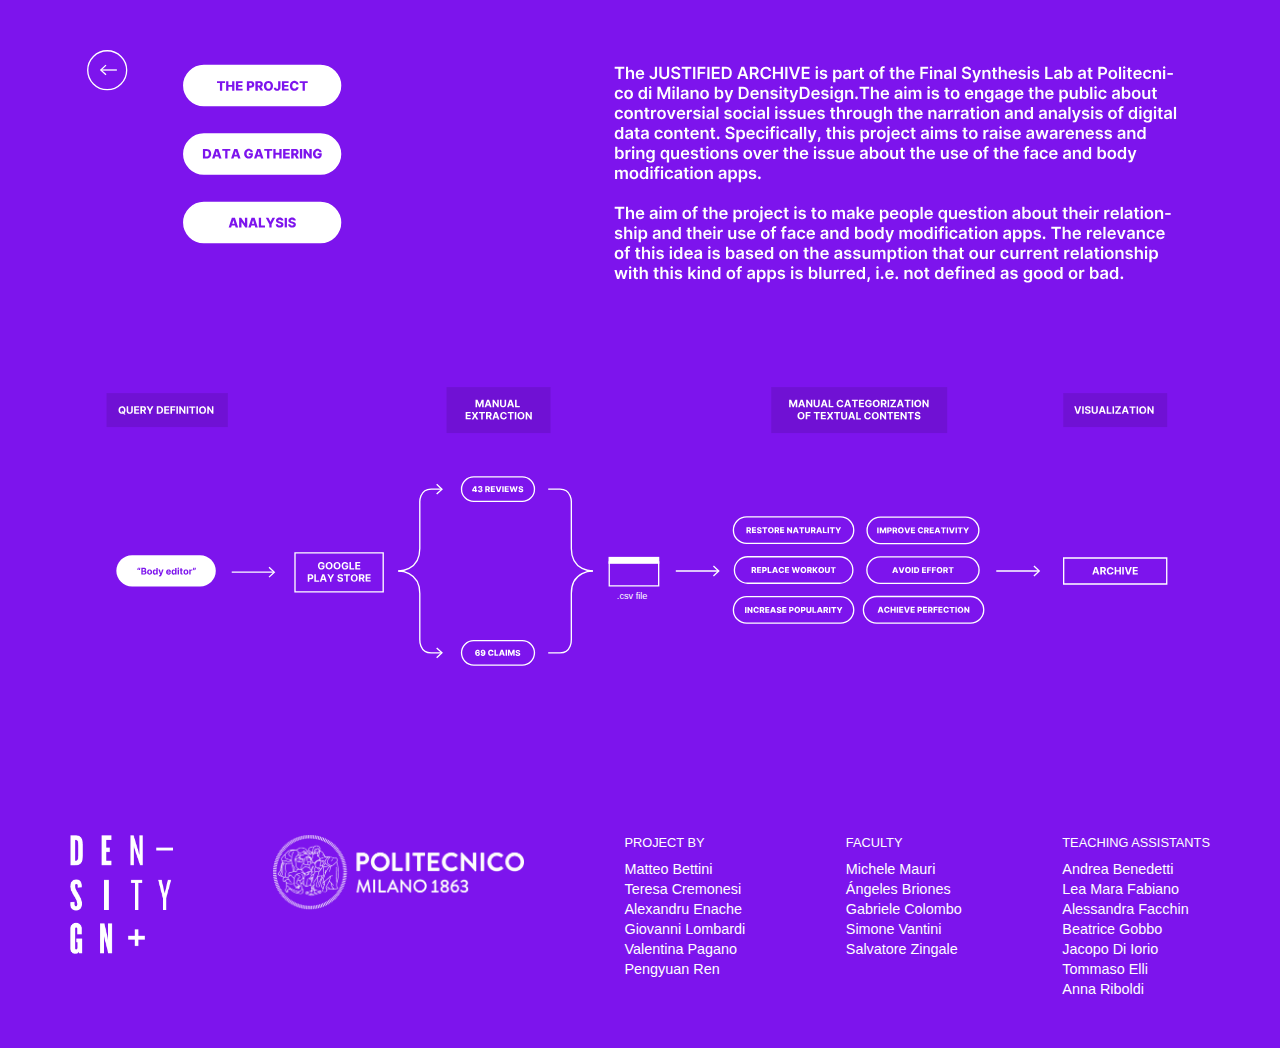
==== commit f09937c3: "Add files via upload" ====
--- a/about.html
+++ b/about.html
@@ -52,7 +52,7 @@
 	</g>
 </g>
 <g id="back">
-	<circle class="st4" cx="160.8" cy="105.3" r="29.2"/>
+	<a href="index.html"><circle class="st4" cx="160.8" cy="105.3" r="29.2"/></a>
 	<g>
 		<line class="st5" x1="175.3" y1="105" x2="151.8" y2="105"/>
 		<g>
--- a/mystyle.css
+++ b/mystyle.css
@@ -5,7 +5,10 @@
 	font-family: Inter-SemiBold;
 }
 
-
+.review_right
+{
+	padding-left: 11%;
+}
 
 body
 {
@@ -14,6 +17,16 @@
 	background-color: #EFEFEF;
 }
 
+
+a {
+  text-decoration: none;
+color: black;
+}
+
+a:hover {
+  text-decoration: none;
+    color: #7D14ED;
+}
 
 .a_link_process
 {
@@ -33,6 +46,10 @@
 	 height: 46px;
 	 font-size:15px;
 	 
+}
+
+.first_review{
+	margin-top:4%;
 }
 
 .white_back_all_closed
@@ -316,8 +333,8 @@
 
 .image_position{
 /* margin-left: 12px; */
-width: 40px;
-height: 40px;
+width: 35px;
+height: 35px;
 }
 
 .review_dimension
@@ -480,6 +497,10 @@
   transition: left .4s .2s, right .5s, background .35s -.1s;
 }
 
+.btn_space
+{
+	margin-bottom: 51px;
+}
 
 
 .bodySpacing
@@ -499,7 +520,7 @@
 
 
 /* Small devices (landscape phones, 576px and up)*/
-@media (max-width:  968px) { 
+@media (max-width:  568px) { 
 
 	.bodySpacing
 	{
@@ -767,8 +788,125 @@
 	
 	.space_back
 	{
-		border-radius:55px;
-		/* padding-bottom: 21px; */
-	}
-}
-
+		border-radius:42px;
+	padding-bottom: 46px; 
+	}
+	
+	.btn_space
+	{
+		margin-bottom: 4%;
+	}
+	
+	
+	nav {
+		
+			/* font-family:Inter-SemiBold, sans-serif; */
+			/* font-weight: 400; */
+		  display: flex;
+		  flex-direction: column;
+		  align-items: center;
+		  /* background-color: #f0f0f0;	 */
+	}
+	nav span.switcher {
+	  position: relative;
+	  width: 400px;
+	  height: 100px;
+	  border-radius: 50px;
+	  margin: 20px 0;
+	  /* box-shadow: 5px 5px 5px #888888;
+
+
+
+	  */
+	  
+	  
+	  -webkit-box-shadow: 0px 0px 20px -11px rgba(0,0,0,0.73);
+		  -moz-box-shadow: 0px 0px 20px -11px rgba(0,0,0,0.73);
+		  box-shadow: 0px 0px 20px -11px rgba(0,0,0,0.73);
+	  
+	}
+	nav span.switcher input {
+	  -webkit-appearance: none;
+		 -moz-appearance: none;
+			  appearance: none;
+	  position: relative;
+	  width: 400px;
+	  height: 100px;
+	  border-radius: 50px;
+	  background-color: #000000;
+	  outline: none;
+	  font-family: 'Arial', sans-serif;
+	  font-size: 15px;
+	  font-weight: bold;
+	}
+	nav span.switcher input:before, nav span.switcher input:after {
+	  z-index: 2;
+	  position: absolute;
+	  top: 50%;
+	  -webkit-transform: translateY(-50%);
+			  transform: translateY(-50%);
+	  color: #FFFFFF;
+	}
+	nav span.switcher input:before {
+	  content: 'REVIEWS';
+	  left: 41px;
+	  font-size: 31px;
+	}
+	nav span.switcher input:after {
+	  content: 'CLAIMS';
+	  right: 40px;
+	  font-size: 31px;
+	}
+	nav span.switcher label {
+	  z-index: 1;
+	  position: absolute;
+	  bottom: 0px;
+	  top: 0px;
+	  border-radius: 50px;
+	}
+	nav span.switcher.switcher-1 input {
+	  transition: .25s -.1s;
+	}
+	nav span.switcher.switcher-1 input:checked {
+	  background-color: #FFFFFF;
+	}
+	nav span.switcher.switcher-1 input:checked:before {
+	  color: #FFFFFF;
+	  transition: color .5s .2s;
+	}
+	nav span.switcher.switcher-1 input:checked:after {
+	  color: #a8a8a8;
+	  transition: color .5s;
+	}
+	nav span.switcher.switcher-1 input:checked + label {
+	  left: 0px;
+	  right: 180px;
+	  background: #000000;
+	  transition: left .5s, right .4s .2s;
+	}
+	nav span.switcher.switcher-1 input:not(:checked) {
+	  background: #000000;
+	  transition: background .5s -.1s;
+	}
+	nav span.switcher.switcher-1 input:not(:checked):before {
+	  color: #a8a8a8;
+	  transition: color .5s;
+	}
+	nav span.switcher.switcher-1 input:not(:checked):after {
+	  color: #000000;
+	  transition: color .5s .2s;
+	}
+	nav span.switcher.switcher-1 input:not(:checked) + label {
+	  left: 203px;
+	  right: 0px;
+	  background: #FFFFFF;
+	  transition: left .4s .2s, right .5s, background .35s -.1s;
+	}
+
+	.review_right
+	{
+		padding-left: 7%;
+	}
+	
+}
+
--- a/footer.css
+++ b/footer.css
@@ -850,8 +850,9 @@
   padding: 3rem calc((100% - var(--container-width)) / 2);
   background-color: var(--color-light);
   color: var(--color-medium); 
-  /* background-color: #5a4298; */
-  
+  background-color: #7d14ed;
+  color: white;
+  padding-top: 9%;
   
   }
 
@@ -870,10 +871,10 @@
   grid-row: 2; }
 
 .logo-density {
-  width: 70px; }
+  width: 9%; }
 
 .logo-poli {
-  width: 120px; }
+  width: 22%; }
 
 .footer__title {
   margin: 0 0 0.5rem;
